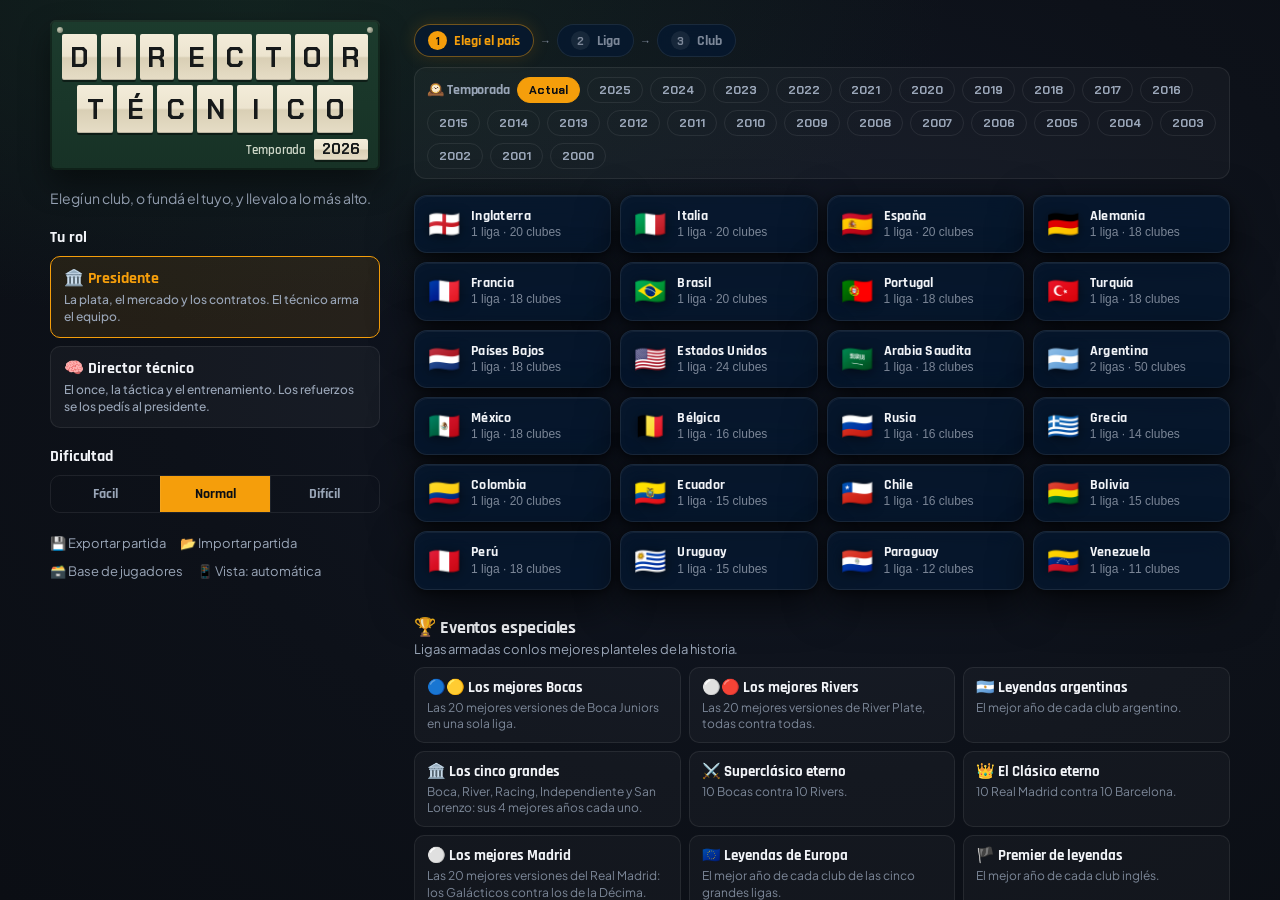
==== director-tecnico.html @ 53614e6a "Phase 104: playable 11v11, goalkeeper geometry, key-moment timeouts, smoother UI Play mode (the cont" ====
<!DOCTYPE html>
<html lang="es">
<head>
<meta charset="UTF-8">
<meta name="viewport" content="width=device-width,initial-scale=1.0,viewport-fit=cover">
<title>Director Técnico</title>
<!-- Fase 79: tipografías LOCALES (antes salían de Google y sin internet el juego caía a Arial) -->
<link href="fonts/fonts.css" rel="stylesheet">
<!-- Fase 79: instalable y jugable sin internet (PWA) -->
<link rel="manifest" href="manifest.webmanifest">
<meta name="theme-color" content="#0b0e14">
<meta name="mobile-web-app-capable" content="yes">
<meta name="apple-mobile-web-app-capable" content="yes">
<meta name="apple-mobile-web-app-status-bar-style" content="black-translucent">
<meta name="apple-mobile-web-app-title" content="Director Técnico">
<link rel="apple-touch-icon" href="icons/icon-180.png">
<link rel="icon" type="image/png" sizes="192x192" href="icons/icon-192.png">
<style>
:root{--gold:#f59e0b;--gold-d:#d97706;--gold-rgb:245,158,11;--dark:#0b0e14;--d2:#0f1420;--d3:#141a28;--mid:#1c2334;--tx:#f2f4f8;--t2:#9aa6b8;--t3:#7c8798;--green:#10b981;--green-d:#059669;--red:#e84545;--ora:#f59e0b;--pur:#a78bfa;--bdr:rgba(255,255,255,.08);--card:rgba(6,24,48,.80);--card-2:rgba(12,40,80,.55);--blur:blur(12px) saturate(1.2);--r:13px;--sh:0 6px 26px rgba(0,0,0,.55);--sh-deep:0 14px 42px rgba(0,0,0,.66),0 2px 8px rgba(0,0,0,.5);--sh-lift:0 20px 54px rgba(0,0,0,.72),0 3px 12px rgba(0,0,0,.55)}.stat-tile{background:var(--card);border:1px solid var(--bdr);border-radius:11px;padding:11px 6px;text-align:center}.stat-tile .sv-n{font-family:'Rajdhani',sans-serif;font-weight:700;font-size:23px;white-space:nowrap;overflow:hidden;text-overflow:ellipsis;line-height:1;color:#fff;letter-spacing:-.01em}.stat-tile .sv-l{font-size:8.5px;color:var(--t3);text-transform:uppercase;letter-spacing:.11em;margin-top:5px;font-family:'Rajdhani',sans-serif;font-weight:600}/* El tag de leyenda: oro metálico con brillo, para que se vea distinto
   de los demás badges de la ficha. */
.badge.baLeg{background:linear-gradient(135deg,rgba(var(--gold-rgb),.30),rgba(var(--gold-rgb),.10));color:var(--gold);border:1px solid rgba(var(--gold-rgb),.60);font-weight:700;letter-spacing:.03em;text-shadow:0 0 10px rgba(var(--gold-rgb),.45);box-shadow:0 0 12px rgba(var(--gold-rgb),.18)}
.chip{display:inline-flex;align-items:center;gap:5px;background:rgba(255,255,255,.05);border:1px solid var(--bdr);border-radius:999px;padding:3px 10px;font-size:10px;margin:2px 3px 2px 0;font-family:'Rajdhani',sans-serif;font-weight:600}.chip.gold{border-color:rgba(var(--gold-rgb),.4);color:var(--gold);background:rgba(var(--gold-rgb),.07)}.crest-row{display:flex;align-items:center;gap:9px;padding:7px 2px;border-bottom:1px solid rgba(255,255,255,.05)}.crest-row:last-child{border-bottom:0}.mtitle,.ctitle,.stitle,.hm-name,.hm-play,.nb{font-family:'Archivo','Rajdhani',sans-serif;
 font-stretch:condensed;letter-spacing:.005em}
.stitle,.hm-play{font-weight:800;font-style:italic;text-transform:uppercase}
.stat-tile .sv-n{font-family:'Chakra Petch','Rajdhani',sans-serif;font-weight:700;letter-spacing:.01em}
/* Los datos numéricos van todos en la misma tipografía técnica y con cifras
   de ancho fijo, para que las columnas de una tabla no bailen al cambiar. */
.rb,.pv,.sv,.vc,.ac,.hm-vs,.stat-tile .sv-n{font-family:'Chakra Petch','Rajdhani',sans-serif;font-variant-numeric:tabular-nums}.hm-play{letter-spacing:.06em}
*{box-sizing:border-box;margin:0;padding:0}
body{font-family:'Plus Jakarta Sans','Inter',sans-serif;background:var(--dark);color:var(--tx);min-height:calc(100*var(--vh,1vh));overflow-x:hidden;font-size:14px;-webkit-font-smoothing:antialiased;-moz-osx-font-smoothing:grayscale;letter-spacing:-.006em;background-image:radial-gradient(ellipse 130% 75% at 50% -12%,rgba(16,185,129,.07),transparent 62%),radial-gradient(ellipse 90% 55% at 88% 8%,rgba(245,158,11,.05),transparent 58%),radial-gradient(ellipse 110% 70% at 10% 96%,rgba(40,60,95,.14),transparent 60%);background-attachment:fixed}
h1,h2,h3,.stitle,.ctitle,.cname,.hm-name,.hm-comp,.nb{font-feature-settings:"tnum" 1}
/* números tabulares para datos en tablas y stats — look de planilla pro */
.rb,.pv,.sv,.vc,.ac{font-variant-numeric:tabular-nums}
::-webkit-scrollbar{width:4px}::-webkit-scrollbar-track{background:var(--d2)}::-webkit-scrollbar-thumb{background:#1a4a8a;border-radius:2px}
/* STARS */
.st{display:inline-flex;gap:1px;line-height:1}
.sf{color:var(--gold)}.sh{color:var(--gold);opacity:.5}.se{color:#142540}
/* RATING BADGE */
.rb{display:inline-flex;align-items:center;justify-content:center;min-width:28px;height:19px;padding:0 4px;border-radius:4px;font-family:'Chakra Petch','Rajdhani',sans-serif;font-weight:700;font-size:11px;flex-shrink:0;letter-spacing:.02em}
.rb-s{color:#f77a7a;background:rgba(232,69,69,.18)}
.rb-b{color:#f0943a;background:rgba(240,148,58,.18)}
.rb-g{color:var(--gold);background:rgba(var(--gold-rgb),.15)}
.rb-a{color:#0fb866;background:rgba(15,184,102,.18)}
.rb-e{color:#c084fc;background:rgba(176,110,245,.2)}
/* AGE TAG */
.age-peak{color:var(--green);font-size:9px;font-weight:600}
.age-young{color:var(--pur);font-size:9px;font-weight:600}
.age-vet{color:var(--t3);font-size:9px}
/* LAYOUT */
.scr{display:none;flex-direction:column;min-height:calc(100*var(--vh,1vh))}.scr.on{display:flex}
.topbar{background:linear-gradient(90deg,rgba(6,20,40,.88),rgba(10,32,64,.80));-webkit-backdrop-filter:var(--blur);backdrop-filter:var(--blur);border-bottom:1px solid var(--bdr);padding:max(8px,env(safe-area-inset-top)) 14px 8px max(14px,env(safe-area-inset-left));display:flex;align-items:center;gap:10px;flex-wrap:wrap;position:sticky;top:0;z-index:100;box-shadow:0 2px 12px rgba(0,0,0,.5)}
.cbadge{width:34px;height:34px;background:linear-gradient(135deg,var(--gold),var(--gold-d));border-radius:50%;display:flex;align-items:center;justify-content:center;font-family:'Rajdhani',sans-serif;font-weight:900;font-size:11px;color:var(--dark);flex-shrink:0;box-shadow:0 2px 8px rgba(var(--gold-rgb),.3)}
.cname{font-family:'Rajdhani',sans-serif;font-size:20px;font-weight:700;color:var(--gold);letter-spacing:.06em;text-transform:uppercase}
.pills{display:flex;gap:4px;flex-wrap:wrap;margin-left:auto}
.pill{background:rgba(22,25,32,.9);border:1px solid var(--bdr);border-radius:20px;padding:3px 9px;font-size:11px;display:flex;align-items:center;gap:4px}
.pv{font-weight:700;color:var(--gold)}
.nav{display:flex;gap:3px;padding:6px 10px;background:linear-gradient(180deg,rgba(10,32,64,.84) 0%,rgba(6,18,36,.92) 100%);-webkit-backdrop-filter:var(--blur);backdrop-filter:var(--blur);border-bottom:1px solid rgba(var(--gold-rgb),0.20);overflow-x:auto;scrollbar-width:none;flex-wrap:nowrap;box-shadow:0 4px 14px rgba(0,0,0,.4)}
.nav::-webkit-scrollbar{display:none}
.nb{display:flex;flex-direction:column;align-items:center;gap:2px;padding:6px 10px 5px;border-radius:9px;border:1px solid transparent;background:transparent;color:var(--t2);font-family:'Rajdhani',sans-serif;font-size:9.5px;font-weight:700;cursor:pointer;letter-spacing:.05em;text-transform:uppercase;transition:all .18s;white-space:nowrap;min-width:54px}
.nb .ni{font-size:16px;line-height:1;filter:grayscale(.5) opacity(.75);transition:all .18s}
.nb:hover{background:rgba(var(--gold-rgb),0.08);color:var(--tx);border-color:rgba(var(--gold-rgb),0.18);transform:translateY(-1px)}
.nb:hover .ni{filter:none}
.nb.on{background:linear-gradient(180deg,rgba(var(--gold-rgb),0.17),rgba(var(--gold-rgb),0.05));color:var(--gold);border-color:rgba(var(--gold-rgb),0.46);box-shadow:0 3px 14px rgba(var(--gold-rgb),0.18),inset 0 1px 0 rgba(255,255,255,.07)}
.nb.on .ni{filter:none;transform:scale(1.12)}
/* DLS-STYLE HERO MATCH CARD */
.hero-match{background:linear-gradient(160deg,var(--card-2),var(--card));-webkit-backdrop-filter:var(--blur);backdrop-filter:var(--blur);border:1px solid rgba(var(--gold-rgb),.3);border-radius:14px;padding:16px 14px 13px;position:relative;overflow:hidden;text-align:center;box-shadow:0 8px 28px rgba(0,0,0,.5)}
.hero-match::before{content:'';position:absolute;top:-40%;left:-20%;width:70%;height:180%;background:radial-gradient(ellipse,rgba(var(--gold-rgb),.08),transparent 70%);pointer-events:none}
.hm-comp{font-family:'Rajdhani',sans-serif;font-size:10px;font-weight:700;letter-spacing:.25em;color:var(--gold);text-transform:uppercase;opacity:.85}
.hm-teams{display:flex;align-items:center;justify-content:center;gap:14px;margin:10px 0 8px}
.hm-team{flex:1;max-width:150px}
.hm-badge{width:46px;height:46px;margin:0 auto 5px;display:flex;align-items:center;justify-content:center;filter:drop-shadow(0 4px 12px rgba(0,0,0,.55))}
.hm-badge.opp{}
.hm-name{font-family:'Rajdhani',sans-serif;font-size:14px;font-weight:800;letter-spacing:.03em;line-height:1.05;text-transform:uppercase}
.hm-vs{font-family:'Rajdhani',sans-serif;font-size:22px;font-weight:900;color:rgba(255,255,255,.25);letter-spacing:.05em}
.hm-meta{font-size:9.5px;color:var(--t3);letter-spacing:.08em;text-transform:uppercase}
.hm-play{margin-top:10px;width:100%;max-width:280px;padding:11px;border:none;border-radius:11px;background:linear-gradient(135deg,var(--gold),#e8b800);color:var(--dark);font-family:'Rajdhani',sans-serif;font-size:17px;font-weight:900;letter-spacing:.12em;cursor:pointer;box-shadow:0 4px 18px rgba(var(--gold-rgb),.35);transition:all .18s}
.hm-play:hover{transform:translateY(-1px);box-shadow:0 6px 24px rgba(var(--gold-rgb),.5)}
.hm-alts{display:flex;gap:5px;justify-content:center;margin-top:7px;flex-wrap:wrap}
.main{flex:1;padding:12px;overflow-y:auto;max-height:calc(calc(100*var(--vh,1vh)) - 108px)}
/* SECTIONS */
.stitle{font-family:'Rajdhani',sans-serif;font-size:22px;font-weight:700;color:var(--gold);margin-bottom:12px;letter-spacing:.06em;text-transform:uppercase;padding-bottom:8px;border-bottom:1px solid rgba(var(--gold-rgb),.14);position:relative}
.stitle::after{content:'';position:absolute;left:0;bottom:-1px;width:48px;height:2px;background:linear-gradient(90deg,var(--gold),transparent)}
.g2{display:grid;grid-template-columns:1fr 1fr;gap:8px}
.g3{display:grid;grid-template-columns:1fr 1fr 1fr;gap:8px}
.g4{display:grid;grid-template-columns:repeat(4,1fr);gap:6px}
.tc2{display:grid;grid-template-columns:1fr 290px;gap:10px}
@media(max-width:680px){.g2,.g3,.g4,.tc2{grid-template-columns:1fr!important}}
/* ═══════════════════════════════════════════════════════════════════
   CELULAR — antes había UNA sola media query y todo lo demás estaba
   pensado para pantalla grande: el encabezado comía media pantalla, la
   barra de pestañas scrolleaba sin avisar y el botón del celular tapaba
   la tabla de posiciones.
   ═══════════════════════════════════════════════════════════════════ */
@media(max-width:520px){
  body{font-size:13px}
  .main{padding:8px!important}
  .card{padding:10px;border-radius:11px}
  /* Encabezado más bajo: el club y los datos en una tira compacta */
  .topbar{padding:6px 8px!important;gap:5px!important}
  .pv{font-size:10px!important}
  .stitle{font-size:19px!important}
  /* Barra de pestañas: se desliza con inercia y avisa que hay más */
  .nav{overflow-x:auto;-webkit-overflow-scrolling:touch;scroll-snap-type:x proximity;
       scrollbar-width:none;position:relative;
       -webkit-mask-image:linear-gradient(90deg,#000 88%,transparent);
       mask-image:linear-gradient(90deg,#000 88%,transparent)}
  .nav::-webkit-scrollbar{display:none}
  .nb{scroll-snap-align:start;flex:0 0 auto;min-width:64px;padding:6px 9px!important;font-size:9.5px!important}
  .ni{font-size:17px!important}
  /* Objetivos táctiles cómodos (Apple/Google recomiendan 44px) */
  .btn{min-height:38px;padding:8px 11px}
  .btn.bs{min-height:32px}
  .hm-play{padding:13px!important;font-size:16px!important}
  select.fs,select.sb,input.sb{min-height:38px;font-size:13px}
  /* Fichas de estadística: que el número no se corte */
  .stat-tile{padding:9px 4px}
  .stat-tile .sv-n{font-size:19px}
  .stat-tile .sv-l{font-size:7.5px;letter-spacing:.07em}
  /* Tabla de posiciones legible sin zoom */
  .mkrow{gap:4px!important}
  /* El celular: más chico y corrido, para no taparte el contenido */
  #phoneBtn{width:52px!important;height:52px!important;font-size:22px!important;
            bottom:calc(12px + env(safe-area-inset-bottom))!important;right:10px!important;
            border-width:2px!important}
  #phoneBadge{transform:scale(.85)}
  /* La cancha de la pestaña Táctica, proporcional a la pantalla */
  #pitchSlots{height:min(calc(64*var(--vh,1vh)),380px)!important}
  /* Modales a pantalla casi completa: en el celular no se leen chicos.
     (La clase es .modal — antes esta regla apuntaba a .mbox, que no existe.) */
  .ov{padding:6px}
  .modal{max-height:calc(92*var(--vh,1vh));padding:14px;border-radius:14px}
  /* Respetar el notch y la barra de gestos */
  .main{padding-bottom:calc(18px + env(safe-area-inset-bottom))!important}
}
@media(max-width:380px){
  .nb{min-width:58px;font-size:9px!important}
  .stat-tile .sv-n{font-size:17px}
  .stitle{font-size:17px!important}
}
/* En horizontal sólo se compacta: esconder la nav te dejaba sin navegación */
@media(max-height:480px) and (orientation:landscape){
  .main{padding:5px!important}
  .nb{padding:4px 8px!important}
  .ni{display:none}
}
.card{background:var(--card);-webkit-backdrop-filter:var(--blur);backdrop-filter:var(--blur);border:1px solid var(--bdr);border-radius:var(--r);padding:12px;box-shadow:var(--sh-deep);transition:transform .18s cubic-bezier(.2,.7,.3,1),border-color .18s,box-shadow .18s;position:relative}
.card::after{content:'';position:absolute;inset:0;border-radius:inherit;pointer-events:none;box-shadow:inset 0 1px 0 rgba(255,255,255,.055)}
.card:hover{border-color:rgba(var(--gold-rgb),.28);transform:translateY(-2px);box-shadow:var(--sh-lift)}
.ctitle{font-family:'Rajdhani',sans-serif;font-size:14px;font-weight:700;color:var(--gold);margin-bottom:8px;letter-spacing:.04em;text-transform:uppercase;display:flex;align-items:center;gap:6px}
/* TABS */
.tabs{display:flex;gap:2px;margin-bottom:10px;background:var(--card);
  -webkit-backdrop-filter:blur(8px);backdrop-filter:blur(8px);
  border:1px solid rgba(255,255,255,.06);border-radius:7px;padding:3px}
.tab{flex:1;padding:5px;text-align:center;border-radius:5px;border:none;background:transparent;color:var(--t2);font-family:'Rajdhani',sans-serif;font-size:11px;font-weight:600;cursor:pointer;text-transform:uppercase;transition:all .18s}
.tab.on{background:var(--gold);color:var(--dark);box-shadow:0 2px 6px rgba(var(--gold-rgb),.2)}
.tc{display:none}.tc.on{display:block;animation:tcIn .22s ease}
@keyframes tcIn{from{opacity:0;transform:translateY(7px)}to{opacity:1;transform:none}}
.btn:active,.nb:active,.tab:active,.lmpad:active{transform:scale(.94)}
.nb.on{transform:none}
.pill{transition:border-color .15s,transform .15s}.pill:hover{border-color:var(--gold);transform:translateY(-1px)}
/* BUTTONS */
.btn{padding:6px 13px;border-radius:6px;border:none;cursor:pointer;font-family:'Rajdhani',sans-serif;font-size:12px;font-weight:700;letter-spacing:.04em;text-transform:uppercase;transition:all .18s}
.bg{background:linear-gradient(135deg,var(--gold),var(--gold-d));color:var(--dark);box-shadow:0 2px 8px rgba(0,0,0,.25)}.bg:hover{filter:brightness(1.1);box-shadow:0 3px 12px rgba(0,0,0,.35)}
.bo{background:transparent;border:1px solid var(--bdr);color:var(--t2)}.bo:hover{border-color:var(--gold);color:var(--gold);background:rgba(var(--gold-rgb),.06)}
.bG{background:var(--green);color:#fff;box-shadow:0 2px 8px rgba(15,184,102,.2)}.bR{background:var(--red);color:#fff}
.bs{padding:3px 8px;font-size:11px}
/* PLAYER ROW */
.pr{display:grid;gap:4px;align-items:center;padding:7px 8px;border-radius:6px;border:1px solid transparent;cursor:pointer;transition:all .15s;font-size:11px}
.pr:hover{background:rgba(255,255,255,.045);border-color:rgba(var(--gold-rgb),.22);
  box-shadow:0 4px 14px rgba(0,0,0,.35)}
.pr.sel{background:rgba(var(--gold-rgb),.07);border-color:var(--gold)}

/* ═══════════════════════════════════════════════════════════════════════
   MINI-CARD DEL PLANTEL (estilo FUT)
   ═══════════════════════════════════════════════════════════════════════
   La lista del plantel era una grilla de texto plano. Ahora cada jugador es
   una tarjeta que flota: superficie translúcida, borde luminoso de 1px y
   sombra profunda, con el mismo lenguaje de la cancha (aro de energía en
   conic-gradient, dorsal en la chapita dorada, badge de media).
   ⚠️ Las FILAS NO llevan backdrop-filter. Son 30 en el plantel y hasta 150 en
   el mercado, y un blur por fila es una capa de composición por fila: el
   vidrio de verdad va en los CONTENEDORES (.card, .modal, .topbar), las
   tarjetas usan translucidez + borde + sombra, que es gratis. */
.plc{display:grid;grid-template-columns:52px 1fr auto;gap:10px;align-items:center;
  padding:9px 11px;margin-bottom:6px;border-radius:12px;cursor:pointer;
  background:linear-gradient(160deg,var(--card-2),var(--card));
  border:1px solid rgba(255,255,255,.08);
  box-shadow:0 3px 12px rgba(0,0,0,.34),inset 0 1px 0 rgba(255,255,255,.05);
  transition:transform .2s cubic-bezier(.2,.7,.3,1),border-color .2s,box-shadow .2s}
.plc:hover{transform:translateY(-2px);
  border-color:rgba(var(--gold-rgb),.42);
  box-shadow:0 10px 26px rgba(0,0,0,.5),0 0 18px rgba(var(--gold-rgb),.10),inset 0 1px 0 rgba(255,255,255,.08)}
.plc:active{transform:translateY(0)}
/* el disco de media, con el aro de energía alrededor */
.plc-av{position:relative;width:46px;height:46px;border-radius:50%;
  background:linear-gradient(160deg,rgba(12,40,80,.88),rgba(6,24,48,.96));
  border:2px solid var(--ring,rgba(255,255,255,.20));
  display:flex;align-items:center;justify-content:center;
  box-shadow:0 2px 9px rgba(0,0,0,.5),inset 0 1px 0 rgba(255,255,255,.06)}
.plc-av .plc-fit{position:absolute;inset:-4px;border-radius:50%;pointer-events:none;
  background:conic-gradient(var(--fitc) calc(var(--fit) * 1%),rgba(255,255,255,.08) 0);
  -webkit-mask:radial-gradient(farthest-side,transparent calc(100% - 3px),#000 calc(100% - 3px));
  mask:radial-gradient(farthest-side,transparent calc(100% - 3px),#000 calc(100% - 3px));
  transition:background .25s ease}
.plc-ovr{font-family:'Chakra Petch','Rajdhani',sans-serif;font-size:17px;font-weight:800;
  line-height:1;font-variant-numeric:tabular-nums;color:var(--ring,var(--tx))}
.plc-num{position:absolute;top:-5px;left:-6px;min-width:17px;height:17px;padding:0 3.5px;
  border-radius:5px;background:linear-gradient(150deg,var(--gold),var(--gold-d));color:var(--dark);
  font-family:'Chakra Petch',sans-serif;font-size:9.5px;font-weight:700;line-height:17px;
  text-align:center;box-shadow:0 2px 6px rgba(0,0,0,.5);z-index:2}
.plc-flag{position:absolute;bottom:-4px;right:-5px;font-size:11px;line-height:1;z-index:2;
  filter:drop-shadow(0 1px 3px rgba(0,0,0,.75))}
.plc-av.inj{border-color:var(--red)}
.plc-av.susp{border-color:var(--ora);border-style:dashed}
/* el cuerpo: nombre, puesto, estados */
.plc-name{font-family:'Plus Jakarta Sans',sans-serif;font-weight:700;font-size:12.5px;color:var(--tx);
  letter-spacing:-.01em;display:flex;align-items:center;gap:5px;flex-wrap:wrap;line-height:1.2}
.plc-sub{display:flex;align-items:center;gap:4px;margin-top:3px;
  flex-wrap:nowrap;overflow:hidden;white-space:nowrap}
.plc-en{font-family:'Chakra Petch',sans-serif;font-size:9px;font-weight:700;font-variant-numeric:tabular-nums;
  display:inline-flex;align-items:center;gap:2px}
/* la columna derecha: plata y contrato, siempre en cifras tabulares */
.plc-right{text-align:right;font-family:'Chakra Petch',sans-serif;font-variant-numeric:tabular-nums;line-height:1.3}
.plc-val{font-size:12px;font-weight:700}
.plc-con{font-size:9px;color:var(--t3)}
.pn{font-weight:600;color:var(--tx);font-size:12px;white-space:nowrap;overflow:hidden;text-overflow:ellipsis}
.ptag{font-size:9px;padding:2px 4px;border-radius:3px;margin-top:1px;display:inline-block;font-weight:700;letter-spacing:.03em}
.pt-ARQ{background:#122a50;color:#7ab3f7;border:1px solid rgba(122,179,247,.2)}
.pt-DFC,.pt-DFD,.pt-DFI,.pt-LB,.pt-RB{background:#0e3020;color:#5de89a;border:1px solid rgba(93,232,154,.2)}
.pt-MCD,.pt-MC,.pt-MCO,.pt-MI,.pt-MD{background:#3a2800;color:#f7d07a;border:1px solid rgba(247,208,122,.2)}
.pt-DC,.pt-EI,.pt-ED,.pt-ST,.pt-CF{background:#380e0e;color:#f77a7a;border:1px solid rgba(247,122,122,.2)}
.ac{color:var(--t2);font-size:11px}.vc{font-weight:700;color:var(--green);font-size:11px}.cc{font-size:10px;color:var(--t3)}
/* MARKET ROW */
.mkrow{display:grid;grid-template-columns:36px 1fr 65px 52px 58px 36px 85px;gap:5px;align-items:center;padding:8px 10px;border-radius:7px;border:1px solid transparent;cursor:pointer;font-size:11px;transition:all .15s}
.mkrow:hover{background:rgba(255,255,255,.045);border-color:rgba(var(--gold-rgb),.30);
  box-shadow:0 4px 16px rgba(0,0,0,.38)}
/* STAT ROW */
.sr{display:flex;justify-content:space-between;align-items:center;padding:5px 0;border-bottom:1px solid rgba(255,255,255,.04)}
.sr:last-child{border:none}.sl{font-size:11px;color:var(--t2)}.sv{font-size:11px;font-weight:600}
.sbar{height:5px;background:rgba(255,255,255,.08);border-radius:3px;flex:1;margin:0 7px;overflow:hidden}
.sbf{height:100%;border-radius:3px;background:linear-gradient(90deg,var(--green),#7af7a0);transition:width .4s}
/* ATTR BAR */
.abar{height:5px;background:rgba(255,255,255,.08);border-radius:3px;flex:1;margin:0 8px;overflow:hidden}
.abf{height:100%;border-radius:3px;transition:width .4s}
/* DLS 11v11 CONTROLS */
.fm-dlsbtn{border-radius:50%;background:rgba(255,255,255,.08);border:2px solid rgba(255,255,255,.30);color:rgba(255,255,255,.85);display:flex;flex-direction:column;align-items:center;justify-content:center;font-family:'Rajdhani',sans-serif;touch-action:none;user-select:none;z-index:10;line-height:1;gap:1px;backdrop-filter:blur(2px)}
.fm-dlsbtn:active{background:rgba(255,255,255,.22);transform:scale(.94)}
.fm-btncap{font-size:6.5px;font-weight:700;letter-spacing:.08em;opacity:.65}
.fm-hrow{display:flex;justify-content:space-between;gap:10px;padding:4px 0;border-bottom:1px solid rgba(255,255,255,.07);font-size:11px;color:rgba(255,255,255,.75)}
.fm-keybtn{background:rgba(255,255,255,.06);border:1px solid rgba(255,255,255,.18);border-radius:6px;color:rgba(255,255,255,.8);font-size:10px;padding:5px 8px;cursor:pointer;text-align:left;font-family:'Inter',sans-serif}
.fm-keybtn b{color:var(--gold);font-family:'Rajdhani',sans-serif;letter-spacing:.04em}
.fm-keybtn:hover{border-color:var(--gold)}
.fm-spdbtn{background:rgba(6,10,18,.85);border:1px solid rgba(255,255,255,.25);border-radius:6px;color:rgba(255,255,255,.7);font-family:'Rajdhani',sans-serif;font-size:12px;font-weight:800;padding:5px 10px;cursor:pointer}
.fm-spdbtn.on{background:rgba(var(--gold-rgb),.2);border-color:var(--gold);color:var(--gold)}
.fm-hrow b{color:var(--gold);font-family:'Rajdhani',sans-serif;letter-spacing:.05em;white-space:nowrap}
.fm-hrow i{color:rgba(255,255,255,.45)}
/* VIRTUE BADGES (DLS-style) */
.vbadge{display:inline-flex;align-items:center;gap:2px;padding:1px 6px;border-radius:9px;font-size:8.5px;font-weight:700;letter-spacing:.02em;background:rgba(15,184,102,.13);color:#5de89a;border:1px solid rgba(15,184,102,.25);white-space:nowrap}
.vbadge.velite{background:linear-gradient(135deg,rgba(192,132,252,.18),rgba(var(--gold-rgb),.12));color:#d8b4fe;border-color:rgba(192,132,252,.4);box-shadow:0 0 8px rgba(192,132,252,.15)}
/* ATTR CHIPS (DLS hexagon-style grid) */
.achips{display:grid;grid-template-columns:repeat(3,1fr);gap:6px;margin-bottom:10px}
.achip{background:linear-gradient(160deg,var(--card-2),var(--card));
  -webkit-backdrop-filter:blur(8px);backdrop-filter:blur(8px);
  border:1px solid rgba(255,255,255,.08);border-radius:8px;padding:7px 6px 6px;text-align:center;
  position:relative;overflow:hidden;box-shadow:0 2px 10px rgba(0,0,0,.30),inset 0 1px 0 rgba(255,255,255,.05)}
.achip::before{content:'';position:absolute;top:0;left:0;right:0;height:2px;background:var(--ac)}
.achip-v{font-family:'Rajdhani',sans-serif;font-size:20px;font-weight:800;color:var(--ac);line-height:1}
.achip-k{font-size:8.5px;color:var(--t2);margin:3px 0 4px;letter-spacing:.05em;font-weight:600}
.achip-bar{height:3px;background:rgba(255,255,255,.07);border-radius:2px;overflow:hidden}
/* Niebla de guerra: atributo sin informe de ojeador */
.achip-unk{opacity:.62;border-style:dashed}
.achip-unk .achip-v{letter-spacing:.06em}
/* MODAL */
.ov{position:fixed;inset:0;background:rgba(7,9,14,.72);z-index:200;display:flex;align-items:center;justify-content:center;padding:10px;-webkit-backdrop-filter:blur(10px) saturate(1.1);backdrop-filter:blur(10px) saturate(1.1)}
.modal{background:linear-gradient(165deg,var(--card-2),var(--card));-webkit-backdrop-filter:var(--blur);backdrop-filter:var(--blur);border:1px solid var(--bdr);border-radius:16px;padding:18px;max-width:520px;width:100%;max-height:calc(90*var(--vh,1vh));overflow-y:auto;box-shadow:var(--sh-lift),inset 0 1px 0 rgba(255,255,255,.06)}
/* ═══ PANEL INTERNO DE MODAL ═══
   El mismo bloque (fondo translúcido + borde luminoso) estaba escrito a mano
   18 veces con estilos inline. Ahora es una clase.
   ⚠️ NO lleva backdrop-filter A PROPÓSITO: `.modal` ya es vidrio de verdad, y
   anidar blur dentro de blur es la regla que documenta CLAUDE.md ("el vidrio va
   en los CONTENEDORES, no en las filas"). Translucidez + borde + sombra da el
   mismo lenguaje visual y es gratis. */
.mpanel{background:rgba(255,255,255,.03);border:1px solid var(--bdr);border-radius:8px;padding:10px;box-shadow:0 1px 6px rgba(0,0,0,.18)}
.mpanel+.mpanel{margin-top:8px}
/* Fase 87 — camarillas: vidrio en la .card, las cuatro van en .mpanel (sin blur) */
.camgrid{display:grid;grid-template-columns:1fr 1fr;gap:8px}
.camgrid .mpanel+.mpanel{margin-top:0}
.cam-h{display:flex;justify-content:space-between;align-items:baseline;gap:6px;font-size:12px}
.cam-n{font-family:'Chakra Petch',sans-serif;font-variant-numeric:tabular-nums;font-size:10px;color:var(--t3);margin-left:3px}
.cam-e{font-family:'Chakra Petch',sans-serif;font-variant-numeric:tabular-nums;font-size:11px;font-weight:700;white-space:nowrap}
.cam-bar{height:5px;background:rgba(255,255,255,.07);border-radius:3px;overflow:hidden;margin:6px 0}
.cam-bar>div{height:100%}
.cam-l{font-size:10px;color:var(--t2);display:flex;flex-wrap:wrap;gap:4px 8px;align-items:baseline}
.cam-lid{white-space:nowrap}
.cam-lid b{font-family:'Chakra Petch',sans-serif;color:var(--gold)}
.cam-d{font-size:10px;color:var(--t3);margin-top:4px}
.cam-cafe{width:100%;margin-top:7px}
@media(max-width:600px){.camgrid{grid-template-columns:1fr}}
/* Fase 84: en modo DT las cosas del presidente se ven pero no se tocan */
body.modo-dt #tab-pat button,body.modo-dt #tab-stad button,body.modo-dt #loanBox button,
body.modo-dt #presAccBox button,body.modo-dt #ticketSlider,body.modo-dt #tab-pat input{opacity:.4;pointer-events:none;filter:grayscale(.6)}
.modo-banner{margin-bottom:8px}
.mpanel-t{font-size:9px;color:var(--t3);text-transform:uppercase;letter-spacing:.05em;margin-bottom:4px}
.mpanel-row{display:flex;justify-content:space-between;align-items:center;font-size:11px;color:var(--t2)}
.mpanel-row+.mpanel-row{margin-top:4px}
.mtitle{font-family:'Rajdhani',sans-serif;font-size:19px;font-weight:700;color:var(--gold);margin-bottom:12px;letter-spacing:.03em}
.mclose{float:right;background:rgba(255,255,255,.06);border:1px solid var(--bdr);border-radius:50%;width:26px;height:26px;display:flex;align-items:center;justify-content:center;color:var(--t2);font-size:14px;cursor:pointer;margin-top:-3px;transition:all .15s}
.mclose:hover{background:rgba(232,69,69,.15);border-color:var(--red);color:var(--red)}
/* DT REQUEST MODAL ROWS */
.dtReqRow{display:flex;align-items:center;gap:8px;padding:8px 5px;border-bottom:1px solid rgba(255,255,255,.06);cursor:pointer;border-radius:4px;transition:background .1s}
.dtReqRow:hover{background:rgba(255,255,255,.06)}
/* NOTES */
.note{background:rgba(var(--gold-rgb),.06);border:1px solid rgba(var(--gold-rgb),.18);border-radius:6px;padding:8px 11px;font-size:11px;color:var(--t2);margin-bottom:9px}
.note.G{background:rgba(15,184,102,.07);border-color:rgba(15,184,102,.25);color:#5de89a}
.note.R{background:rgba(232,69,69,.07);border-color:rgba(232,69,69,.25);color:#f77a7a}
/* SEARCH */
.sb{width:100%;background:var(--d3);border:1px solid var(--bdr);border-radius:6px;padding:8px 12px;color:var(--tx);font-family:'Inter',sans-serif;font-size:12px;margin-bottom:8px;transition:border-color .18s}
.sb:focus{outline:none;border-color:var(--gold);box-shadow:0 0 0 2px rgba(var(--gold-rgb),.08)}
.frow{display:flex;gap:5px;flex-wrap:wrap;margin-bottom:8px}
/* Buscador del Mercado: vidrio REAL. Se puede porque los filtros del mercado
   NO viven adentro de una .card (verificado: #tab-mkt es un .tc pelado), así
   que acá el backdrop-filter no apila blur sobre otro vidrio. */
.mksearch{width:100%;background:linear-gradient(160deg,var(--card-2),var(--card));
  -webkit-backdrop-filter:var(--blur);backdrop-filter:var(--blur);
  border:1px solid var(--bdr);border-radius:10px;padding:10px 12px;color:var(--tx);
  font-family:'Plus Jakarta Sans',sans-serif;font-size:12.5px;margin-bottom:8px;
  box-shadow:var(--sh-deep);transition:border-color .18s,box-shadow .18s}
.mksearch::placeholder{color:var(--t3)}
.mksearch:focus{outline:none;border-color:rgba(var(--gold-rgb),.45);box-shadow:var(--sh-lift)}
/* Switch (toggle). Va dentro de un .mpanel, que a su vez vive en una .card
   con vidrio real: por eso NO lleva backdrop-filter — apilar blur es lo que
   prohíbe la regla medida del proyecto. */
.sw{width:42px;height:24px;border-radius:12px;background:rgba(255,255,255,.07);
  border:1px solid var(--bdr);cursor:pointer;flex-shrink:0;position:relative;
  transition:background .18s,border-color .18s}
.sw i{position:absolute;top:2px;left:2px;width:18px;height:18px;border-radius:50%;
  background:var(--t3);transition:transform .18s,background .18s}
.sw.on{background:rgba(16,185,129,.22);border-color:var(--green)}
.sw.on i{transform:translateX(18px);background:var(--green)}
/* El chip de "Libres" es un filtro más de la fila, no una tarjeta: sin blur */
.fchip{display:inline-flex;align-items:center;gap:5px;min-height:34px;padding:0 12px;
  border-radius:8px;cursor:pointer;font-size:11.5px;font-weight:700;
  font-family:'Rajdhani',sans-serif;text-transform:uppercase;letter-spacing:.04em;
  background:rgba(255,255,255,.03);border:1px solid var(--bdr);color:var(--t2);
  transition:all .15s;white-space:nowrap}
.fchip:hover{border-color:rgba(var(--gold-rgb),.35);color:var(--tx)}
.fchip.on{background:rgba(16,185,129,.16);border-color:var(--green);color:var(--green)}
.fs{background:var(--d3);border:1px solid var(--bdr);border-radius:5px;padding:4px 8px;color:var(--tx);font-size:11px;cursor:pointer;transition:border-color .15s}
/* Campo numérico de filtro y de negociación: el usuario ESCRIBE el número en
   vez de arrastrar una barra o elegir de una lista corta. Mismo lenguaje que
   .fs — translucidez + borde luminoso, sin backdrop-filter, porque es una fila. */
.fn{background:var(--d3);border:1px solid var(--bdr);border-radius:5px;padding:4px 7px;color:var(--tx);
  font-family:'Chakra Petch','Rajdhani',sans-serif;font-size:11px;font-variant-numeric:tabular-nums;
  width:92px;transition:border-color .15s}
.fn:focus{outline:none;border-color:rgba(var(--gold-rgb),.55)}
.fn::-webkit-inner-spin-button{opacity:.35}
.numin{background:var(--d3);border:1px solid var(--bdr);border-radius:7px;padding:8px 10px;color:#fff;
  font-family:'Chakra Petch','Rajdhani',sans-serif;font-size:17px;font-weight:700;font-variant-numeric:tabular-nums;
  width:100%;text-align:center;transition:border-color .15s}
.numin:focus{outline:none;border-color:rgba(var(--gold-rgb),.6)}
/* El par slider + campo escribible de un mismo monto (ver nPair) */
.npair{display:flex;align-items:center;gap:8px;margin:2px 0}
.npair input[type=range]{flex:1;margin:0;min-width:0}
.npair .numin{width:86px;flex-shrink:0;font-size:15px;padding:6px 6px}
.npair-s{font-family:'Rajdhani',sans-serif;font-weight:700;color:var(--gold);font-size:12px;min-width:26px}
.fs:focus{outline:none;border-color:var(--gold)}
/* BADGES */
.badge{display:inline-block;padding:2px 7px;border-radius:10px;font-size:10px;font-weight:600}
.bau{background:rgba(var(--gold-rgb),.14);color:var(--gold)}.baG{background:rgba(15,184,102,.14);color:var(--green)}.baR{background:rgba(232,69,69,.14);color:var(--red)}.baB{background:rgba(26,100,200,.18);color:#7ab3f7}
/* PROGRESS */
.prog{height:5px;background:rgba(255,255,255,.07);border-radius:3px;overflow:hidden;margin-top:3px}
.pf{height:100%;border-radius:3px;transition:width .5s}
/* LOG */
.li{padding:6px 0;border-bottom:1px solid rgba(255,255,255,.04);font-size:11px;display:flex;gap:6px;align-items:flex-start}
.ld{font-size:10px;color:var(--t3);white-space:nowrap;min-width:26px;padding-top:1px}
/* NEGOTIATION */
.neg-slider{width:100%;accent-color:var(--gold);margin:7px 0;height:6px;border-radius:3px}
.neg-val{font-family:'Rajdhani',sans-serif;font-size:28px;font-weight:700;color:var(--gold);text-align:center;padding:8px}
.neg-rx{font-size:12px;text-align:center;padding:7px;border-radius:6px;margin-top:5px;transition:all .25s;font-weight:500}
/* PITCH */
/* ═══ LA CANCHA ═══
   Era un rayado plano de dos verdes y un borde. Ahora: degradado con luz
   desde arriba (como una cancha iluminada de noche), franjas de corte más
   sutiles encima, y las líneas de cal dibujadas de verdad — círculo central,
   áreas grandes y chicas, manchón del penal y arcos — con ::before/::after
   y box-shadow, sin una sola imagen. */
.pitch{position:relative;border-radius:12px;overflow:hidden;user-select:none;
  border:1px solid rgba(255,255,255,.10);
  background:
    repeating-linear-gradient(180deg,rgba(255,255,255,.030) 0px,rgba(255,255,255,.030) 30px,rgba(0,0,0,.030) 30px,rgba(0,0,0,.030) 60px),
    radial-gradient(ellipse 90% 55% at 50% -8%,rgba(190,255,205,.16),transparent 62%),
    linear-gradient(178deg,#1c7a3e 0%,#186c37 45%,#14582d 100%);
  box-shadow:inset 0 0 55px rgba(0,0,0,.28),var(--sh-deep)}
/* líneas de cal: laterales, mitad y círculo central */
.pitch::before{content:'';position:absolute;left:2.5%;right:2.5%;top:1.6%;bottom:1.6%;
  border:2px solid rgba(255,255,255,.46);border-radius:3px;pointer-events:none;z-index:1}
.pitch::after{content:'';position:absolute;left:50%;top:50%;width:23%;padding-bottom:23%;
  transform:translate(-50%,-50%);border:2px solid rgba(255,255,255,.42);border-radius:50%;
  pointer-events:none;z-index:1;
  box-shadow:0 0 0 0 transparent,
    /* línea de mitad de cancha */
    -1000px 0 0 -1px rgba(255,255,255,.42), 1000px 0 0 -1px rgba(255,255,255,.42)}
/* áreas: se dibujan con dos hijos vacíos que agrega el render */
.pitch .pk-area{position:absolute;left:50%;transform:translateX(-50%);width:58%;
  border:2px solid rgba(255,255,255,.42);pointer-events:none;z-index:1}
.pitch .pk-area.top{top:1.6%;height:17%;border-top:0;border-radius:0 0 4px 4px}
.pitch .pk-area.bot{bottom:1.6%;height:17%;border-bottom:0;border-radius:4px 4px 0 0}
.pitch .pk-six{position:absolute;left:50%;transform:translateX(-50%);width:27%;
  border:2px solid rgba(255,255,255,.36);pointer-events:none;z-index:1}
.pitch .pk-six.top{top:1.6%;height:7.5%;border-top:0}
.pitch .pk-six.bot{bottom:1.6%;height:7.5%;border-bottom:0}
.pitch .pk-spot{position:absolute;left:50%;transform:translateX(-50%);width:4px;height:4px;
  border-radius:50%;background:rgba(255,255,255,.6);pointer-events:none;z-index:1}
.pitch .pk-spot.top{top:13%}.pitch .pk-spot.bot{bottom:13%}
.pitch .pk-goal{position:absolute;left:50%;transform:translateX(-50%);width:19%;height:1.6%;
  border:2px solid rgba(255,255,255,.5);pointer-events:none;z-index:1}
.pitch .pk-goal.top{top:0}.pitch .pk-goal.bot{bottom:0}
.pslot{position:absolute;transform:translate(-50%,-50%);text-align:center;cursor:pointer;z-index:5}
/* ═══ MINI-CARD DEL JUGADOR ═══
   El anillo de energía es un conic-gradient sobre el borde: se llena según
   la condición física y cambia de color (verde → oro → rojo). El dorsal va
   en una chapita arriba a la izquierda y el rating abajo a la derecha. */
.pcircle{position:relative;width:54px;height:54px;border-radius:50%;
  background:linear-gradient(160deg,rgba(20,28,44,.94),rgba(10,16,28,.96));
  border:2px solid var(--gold);display:flex;flex-direction:column;align-items:center;justify-content:center;
  margin:0 auto 2px;box-shadow:0 3px 12px rgba(0,0,0,.55),inset 0 1px 0 rgba(255,255,255,.07);
  transition:transform .2s ease,border-color .2s ease,box-shadow .2s ease}
/* el aro de energía, por fuera del círculo */
.pcircle .ps-fit{position:absolute;inset:-4px;border-radius:50%;pointer-events:none;
  background:conic-gradient(var(--fitc) calc(var(--fit) * 1%),rgba(255,255,255,.09) 0);
  -webkit-mask:radial-gradient(farthest-side,transparent calc(100% - 3px),#000 calc(100% - 3px));
  mask:radial-gradient(farthest-side,transparent calc(100% - 3px),#000 calc(100% - 3px));
  transition:background .2s ease}
.pcircle .ps-num{position:absolute;top:-5px;left:-5px;min-width:17px;height:17px;padding:0 3px;
  border-radius:5px;background:linear-gradient(150deg,var(--gold),var(--gold-d));color:var(--dark);
  font-family:'Chakra Petch',sans-serif;font-size:9.5px;font-weight:700;line-height:17px;
  box-shadow:0 2px 6px rgba(0,0,0,.5);z-index:2}
.pcircle .ps-badge{position:absolute;bottom:-4px;right:-6px;min-width:21px;height:16px;padding:0 3px;
  border-radius:5px;font-family:'Chakra Petch',sans-serif;font-size:10px;font-weight:700;line-height:16px;
  background:rgba(11,14,20,.94);border:1px solid currentColor;box-shadow:0 2px 6px rgba(0,0,0,.55);z-index:2}
/* estados que se ven de un vistazo */
.pcircle.p-inj{border-color:var(--red)}
.pcircle.p-susp{border-color:var(--ora);border-style:dashed}
.pcircle .ps-flag{position:absolute;top:-6px;right:-4px;font-size:11px;line-height:1;z-index:2;
  filter:drop-shadow(0 1px 3px rgba(0,0,0,.7))}
.pcircle.empty{border-style:dashed;border-color:rgba(var(--gold-rgb),.35);background:rgba(3,23,46,.4)}
.pcircle:hover{border-color:#fff;transform:scale(1.1)}
.pcircle.pslot:hover .pcircle{transform:translateY(-3px) scale(1.06);box-shadow:0 8px 20px rgba(0,0,0,.6),0 0 16px rgba(var(--gold-rgb),.22)}
.sel-slot{border-color:var(--gold)!important;transform:scale(1.14);box-shadow:0 0 18px rgba(var(--gold-rgb),.38),0 4px 14px rgba(0,0,0,.6)}
.pcircle.edit-slot{border-color:var(--pur);border-style:dashed;background:rgba(176,110,245,.12)}
.pslot-lbl{font-size:9px;color:rgba(255,255,255,.5);white-space:nowrap;font-family:'Rajdhani',sans-serif}
.ps-name{font-size:8px;color:var(--t2);max-width:46px;overflow:hidden;text-overflow:ellipsis;white-space:nowrap;line-height:1.2;font-weight:600}
.ps-pos{font-size:9px;font-family:'Rajdhani',sans-serif;color:var(--gold);font-weight:700}
.ps-rat{font-size:14px;font-family:'Chakra Petch','Rajdhani',sans-serif;font-weight:700;line-height:1;font-variant-numeric:tabular-nums}
/* BENCH */
.bench{display:flex;gap:6px;flex-wrap:wrap;padding:8px;background:rgba(6,24,48,.42);
  -webkit-backdrop-filter:blur(8px);backdrop-filter:blur(8px);
  border-radius:10px;margin-top:7px;min-height:65px;border:1px dashed rgba(255,255,255,.11)}
.bp{width:50px;text-align:center;cursor:pointer;transition:transform .15s}
.bp:hover{transform:scale(1.08)}
.bp .pcircle{width:42px;height:42px;border-color:var(--t3);margin:0 auto 1px}
/* PLAYER CARD (overview top players) */
.pcard{background:linear-gradient(160deg,var(--card-2),var(--card));
  border:1px solid rgba(255,255,255,.08);border-radius:10px;padding:8px 10px;display:flex;align-items:center;gap:8px;
  box-shadow:0 3px 12px rgba(0,0,0,.32),inset 0 1px 0 rgba(255,255,255,.05);
  transition:transform .2s cubic-bezier(.2,.7,.3,1),border-color .2s,box-shadow .2s;cursor:pointer}
.pcard:hover{transform:translateY(-2px);border-color:rgba(var(--gold-rgb),.40);
  box-shadow:0 10px 24px rgba(0,0,0,.48),0 0 16px rgba(var(--gold-rgb),.09)}
/* STADIUM */
.upg-btn{background:rgba(var(--gold-rgb),.05);border:1px solid var(--bdr);border-radius:6px;padding:10px;cursor:pointer;transition:all .2s;margin-bottom:6px;display:block;width:100%;text-align:left}
.upg-btn:hover{background:rgba(var(--gold-rgb),.1);border-color:rgba(var(--gold-rgb),.25)}
/* FLASH */
/* El aviso salía en top:14px con z-index 300, o sea SIEMPRE encima de la
   barra superior (z-index 100): tapaba el nombre del club, el presupuesto y
   la semana justo cuando pasaba algo importante. Ahora va abajo y al centro,
   como un toast, donde no hay nada que leer — y con el margen suficiente
   para no chocar con el botón del celular, que vive abajo a la derecha. */
.flash{position:fixed;bottom:calc(20px + env(safe-area-inset-bottom,0px));left:50%;transform:translateX(-50%);z-index:300;background:linear-gradient(165deg,var(--card-2),var(--card));-webkit-backdrop-filter:var(--blur);backdrop-filter:var(--blur);border:1px solid var(--bdr);border-radius:12px;padding:11px 16px;max-width:min(300px,calc(calc(100*var(--vw,1vw)) - 116px));animation:sli .32s cubic-bezier(.22,.68,0,1.2);box-shadow:var(--sh-lift),inset 0 1px 0 rgba(255,255,255,.07);transition:opacity .5s;font-size:12px;text-align:center;pointer-events:none}
/* El toast está centrado con translateX(-50%): la animación tiene que
   respetarlo o el aviso entra corrido y salta al lugar al terminar. */
@keyframes sli{from{opacity:0;transform:translateX(-50%) translateY(16px) scale(.94)}to{opacity:1;transform:translateX(-50%) translateY(0) scale(1)}}
.flash.win{border-color:var(--green);box-shadow:var(--sh-lift),0 0 22px rgba(16,185,129,.20)}.flash.loss{border-color:var(--red);box-shadow:var(--sh-lift),0 0 22px rgba(239,68,68,.18)}.flash.draw{border-color:var(--gold);box-shadow:var(--sh-lift),0 0 22px rgba(var(--gold-rgb),.18)}
/* TABLES */
.twrap{overflow-x:auto}
table{width:100%;border-collapse:collapse;font-size:11px}
th{text-align:left;padding:6px 8px;color:var(--t3);font-family:'Rajdhani',sans-serif;font-weight:600;font-size:10px;text-transform:uppercase;border-bottom:1px solid var(--bdr);letter-spacing:.05em}
td{padding:6px 8px;border-bottom:1px solid rgba(255,255,255,.04)}
tr:hover td{background:rgba(255,255,255,.025)}
/* FORM DOTS */
.form-dot{width:7px;height:7px;border-radius:50%;display:inline-block}
.fd-w{background:var(--green)}.fd-d{background:var(--ora)}.fd-l{background:var(--red)}.fd-n{background:rgba(255,255,255,.15)}
/* DIFFICULTY BUTTONS */
.diff-btn{background:rgba(255,255,255,.08);border:2px solid rgba(255,255,255,.2);border-radius:8px;padding:8px 16px;color:#fff;font-family:'Rajdhani',sans-serif;font-size:13px;font-weight:700;cursor:pointer;transition:.2s;letter-spacing:.05em}
.diff-sel{background:rgba(var(--gold-rgb),.15);border-color:var(--gold);color:var(--gold)}
/* SOCIAL TWEETS */
.tweet{background:linear-gradient(160deg,var(--card-2),var(--card));-webkit-backdrop-filter:var(--blur);backdrop-filter:var(--blur);border:1px solid var(--bdr);border-radius:12px;padding:12px;margin-bottom:8px;box-shadow:0 3px 12px rgba(0,0,0,.30);transition:transform .2s cubic-bezier(.2,.7,.3,1),border-color .2s,box-shadow .2s}
.tweet:hover{transform:translateY(-2px);border-color:rgba(var(--gold-rgb),.28);box-shadow:var(--sh-deep)}
.tweet-avatar{width:36px;height:36px;border-radius:50%;background:linear-gradient(135deg,var(--gold),var(--d3));display:flex;align-items:center;justify-content:center;font-size:16px;flex-shrink:0}
.tweet-handle{font-family:'Rajdhani',sans-serif;font-size:11px;font-weight:700;color:var(--gold)}
.tweet-user{font-size:10px;color:var(--t3)}
.tweet-text{font-size:12px;color:var(--tx);line-height:1.45;margin:5px 0}
.tweet-stats{font-size:10px;color:var(--t3);display:flex;gap:12px;margin-top:6px}
/* POWER BAR */
.powerbar-wrap{position:absolute;bottom:18px;left:50%;transform:translateX(-50%);width:140px;text-align:center;pointer-events:none}
.powerbar-bg{height:10px;background:rgba(255,255,255,.15);border-radius:5px;overflow:hidden}
.powerbar-fill{height:100%;border-radius:5px;transition:width .04s linear}
.powerbar-lbl{font-size:9px;color:#fff;margin-top:2px;font-family:'Rajdhani',sans-serif;letter-spacing:.06em}
/* INTRO */
#intro{background:radial-gradient(ellipse at 30% 40%,#171a22 0%,#0b0d11 60%,#07080b 100%);align-items:center;justify-content:center}
/* CARD TITLE gradient accent */
.ctitle{background:linear-gradient(90deg,rgba(var(--gold-rgb),.08),transparent);border-left:2px solid var(--gold);padding-left:8px!important;border-radius:2px}
/* NAV active glow */
.nb.on{text-shadow:0 0 12px rgba(var(--gold-rgb),.35)}
/* CARD hover glow */
.card:hover{box-shadow:var(--sh-lift),0 0 0 1px rgba(var(--gold-rgb),0.16)}
/* TEAM SELECT CARD */
/* ═══ SELECTOR DE INICIO EN 3 PASOS ═══ */
/* ═══ Fase 92: pantalla de inicio — el marcador de chapa ═══
   Una sola cosa llamativa (el tablero); el resto quieto: rótulos en minúscula,
   un acento (el del club) sólo para lo elegido y la acción principal. */
.ts-root{background:radial-gradient(ellipse 90% 60% at 20% 0%,rgba(23,50,38,.55),transparent 60%),radial-gradient(ellipse at 60% 40%,#121826 0%,#0d1119 55%,#0b0e14 100%);
  padding:max(20px,env(safe-area-inset-top)) 16px calc(30px + env(safe-area-inset-bottom))}
.ts-shell{width:100%;max-width:1180px;display:grid;grid-template-columns:330px minmax(0,1fr);gap:34px;align-items:start}
.ts-side{position:sticky;top:0;display:flex;flex-direction:column;gap:18px}
.ts-main{min-width:0;padding-top:4px}
.tablero{--chapa:#173226;--placa:#ece4cf;--tinta:#16191a;background:linear-gradient(180deg,#1c3b2d,var(--chapa));
  border-radius:6px;padding:14px 12px 10px;box-shadow:inset 0 0 0 2px rgba(0,0,0,.35),inset 0 2px 0 rgba(255,255,255,.07),0 14px 30px rgba(0,0,0,.45);
  position:relative}
.tablero::before,.tablero::after{content:'';position:absolute;top:7px;width:6px;height:6px;border-radius:50%;
  background:radial-gradient(circle at 35% 35%,#c9cdb9,#6f7563)}
.tablero::before{left:7px}.tablero::after{right:7px}
.tab-fila{display:flex;gap:4px;justify-content:center;margin-bottom:5px}
.placa{flex:1 1 0;max-width:36px;aspect-ratio:3/4;display:flex;align-items:center;justify-content:center;
  background:linear-gradient(180deg,#f3ecd9 0%,var(--placa) 48%,#d9cfb5 52%,#e6ddc6 100%);color:var(--tinta);
  font-family:'Chakra Petch',sans-serif;font-weight:700;font-size:clamp(18px,calc(5.2*var(--vw,1vw)),27px);line-height:1;border-radius:2px;
  box-shadow:0 2px 0 rgba(0,0,0,.45),inset 0 -1px 0 rgba(0,0,0,.18);animation:placa .42s cubic-bezier(.2,.8,.25,1) both;animation-delay:calc(var(--i,0)*45ms)}
.tab-pie{display:flex;align-items:center;justify-content:flex-end;gap:8px;margin-top:6px;font-family:'Rajdhani',sans-serif;font-size:13px;font-weight:600;color:#cfd8c9}
.placa.chica{flex:none;max-width:none;aspect-ratio:auto;padding:3px 8px;font-size:15px;animation:none}
@keyframes placa{from{transform:rotateX(80deg);opacity:0}to{transform:none;opacity:1}}
@media (prefers-reduced-motion:reduce){.placa{animation:none}}
.ts-lema{margin:0;font-size:14px;line-height:1.5;color:var(--t2)}
.ts-grupo h3{margin:0 0 8px;font-family:'Rajdhani',sans-serif;font-size:16px;font-weight:700;color:var(--tx)}
.ts-roles{display:grid;gap:8px}
.ts-rol{display:flex;flex-direction:column;align-items:flex-start;gap:3px;text-align:left;padding:11px 13px;border-width:1px;
  border-radius:10px;letter-spacing:0;background:rgba(255,255,255,.035);border-color:var(--bdr)}
.ts-rol b{font-size:16px;font-weight:700;color:var(--tx)}
.ts-rol span{font-family:'Plus Jakarta Sans',sans-serif;font-size:12px;font-weight:500;line-height:1.4;color:var(--t2)}
.ts-rol.diff-sel{background:rgba(var(--gold-rgb),.10);border-color:var(--gold)}
.ts-rol.diff-sel b{color:var(--gold)}
.ts-seg{display:grid;grid-template-columns:repeat(3,1fr);border:1px solid var(--bdr);border-radius:10px;overflow:hidden}
.ts-seg .diff-btn{border:0;border-radius:0;padding:9px 6px;font-size:14px;letter-spacing:0;background:transparent;color:var(--t2)}
.ts-seg .diff-btn+.diff-btn{border-left:1px solid var(--bdr)}
.ts-seg .diff-sel{background:var(--gold);color:var(--dark)}
.ts-seguir{width:100%;cursor:pointer;border:0;border-radius:10px;padding:13px 16px;background:var(--gold);color:var(--dark);
  font-family:'Rajdhani',sans-serif;font-size:18px;font-weight:700;text-align:left}
.ts-seguir:focus-visible,.ts-rol:focus-visible,.ts-seg .diff-btn:focus-visible,.ts-link:focus-visible,.ts-opt:focus-visible{outline:2px solid var(--gold);outline-offset:2px}
.ts-nota{margin-top:6px;font-size:12px;color:var(--t3)}
.ts-links{display:flex;flex-wrap:wrap;gap:4px 14px}
.ts-link{background:none;border:0;padding:4px 0;cursor:pointer;color:var(--t2);font-size:13px;font-family:'Plus Jakarta Sans',sans-serif}
.ts-link:hover{color:var(--tx);text-decoration:underline;text-underline-offset:3px}
@media (max-width:899px){
  .ts-shell{grid-template-columns:minmax(0,1fr);gap:22px;max-width:640px}
  .ts-side{position:static}
  .ts-roles{grid-template-columns:1fr 1fr}
}
@media (max-width:380px){ .ts-roles{grid-template-columns:1fr} }
.ev-sec{margin-top:26px}
.ev-t{margin:0;font-family:'Rajdhani',sans-serif;font-size:18px;font-weight:700;color:var(--tx)}
.ev-d{margin:2px 0 10px;font-size:13px;color:var(--t2)}
.ev-grid{display:grid;grid-template-columns:repeat(auto-fill,minmax(210px,1fr));gap:8px}
.ev-opt{display:flex;flex-direction:column;gap:3px;text-align:left;cursor:pointer;padding:10px 12px;border-radius:10px;
  border:1px solid var(--bdr);background:rgba(255,255,255,.03);color:var(--tx);font-family:'Plus Jakarta Sans',sans-serif}
.ev-opt b{font-family:'Rajdhani',sans-serif;font-size:15px;font-weight:700}
.ev-opt span{font-size:12px;line-height:1.35;color:var(--t3)}
.ev-opt:hover{border-color:rgba(var(--gold-rgb),.42)}
.ev-opt:disabled{opacity:.5;cursor:default}
.ev-opt.ev-mano{border-style:dashed;border-color:rgba(var(--gold-rgb),.45)}
.ev-opt.ev-mano b{color:var(--gold)}
.ev-opt:focus-visible{outline:2px solid var(--gold);outline-offset:2px}
.ts-steps{display:flex;align-items:center;justify-content:flex-start;gap:6px;margin-bottom:16px;flex-wrap:wrap}
/* Fila de temporadas históricas. Es una FILA dentro del wizard, así que va con
   translucidez + borde y NO con backdrop-filter: el vidrio va en los
   contenedores, y los chips de los pasos que tiene al lado ya lo llevan. */
.ts-temp{display:flex;align-items:center;justify-content:flex-start;gap:7px;flex-wrap:wrap;margin:-6px 0 16px;
  padding:9px 12px;border-radius:12px;border:1px solid var(--bdr);background:rgba(255,255,255,.03)}
.ts-temp-t{font-family:'Rajdhani',sans-serif;font-size:14px;font-weight:700;color:var(--t2)}
.ts-temp-b{padding:4px 11px;border-radius:999px;border:1px solid var(--bdr);background:transparent;
  font-family:'Chakra Petch',sans-serif;font-size:12px;font-weight:700;font-variant-numeric:tabular-nums;
  color:var(--t2);cursor:pointer;transition:.15s}
.ts-temp-b:hover{border-color:rgba(var(--gold-rgb),.35);color:var(--t1)}
.ts-temp-b.on{background:var(--gold);border-color:var(--gold);color:var(--dark)}
.ts-temp-n{flex-basis:100%;text-align:left;font-size:12px;color:var(--t3)}
.ts-step{display:flex;align-items:center;gap:7px;padding:6px 13px;border-radius:999px;border:1px solid var(--bdr);
  background:var(--card);-webkit-backdrop-filter:var(--blur);backdrop-filter:var(--blur);
  font-family:'Rajdhani',sans-serif;font-size:14px;font-weight:700;letter-spacing:0;
  color:var(--t3);transition:.2s;cursor:default;white-space:nowrap}
.ts-step .n{width:19px;height:19px;border-radius:50%;display:flex;align-items:center;justify-content:center;
  font-size:11px;background:rgba(255,255,255,.07);color:var(--t3);font-family:'Chakra Petch',sans-serif}
.ts-step.on{color:var(--gold);border-color:rgba(var(--gold-rgb),.45);box-shadow:0 0 18px rgba(var(--gold-rgb),.14)}
.ts-step.on .n{background:var(--gold);color:var(--dark);font-weight:700}
.ts-step.done{color:var(--green);border-color:rgba(16,185,129,.35);cursor:pointer}
.ts-step.done:hover{background:var(--card-2)}
.ts-step.done .n{background:var(--green);color:var(--dark)}
.ts-sep{color:var(--t3);font-size:11px}
.ts-grid{display:grid;gap:9px}
/* Cada opción del asistente: la misma superficie de vidrio del resto del juego */
/* Fase 90: armado del plantel y fundar club */
.arm-card{margin-bottom:12px;border-color:rgba(var(--gold-rgb),.32)}
.arm-top{display:flex;justify-content:space-between;gap:10px;align-items:flex-start}
.arm-t{font-family:'Rajdhani',sans-serif;font-weight:700;font-size:18px;color:var(--gold)}
.arm-s{font-size:12px;color:var(--t2);line-height:1.45}
.arm-caja{text-align:right;font-size:11px;color:var(--t3)}.arm-caja b{display:block;font-family:'Chakra Petch',sans-serif;font-size:18px;color:var(--t1);font-variant-numeric:tabular-nums}
.arm-bar{height:6px;border-radius:4px;background:rgba(255,255,255,.08);margin:10px 0;overflow:hidden}.arm-bar i{display:block;height:100%;background:var(--gold);border-radius:inherit}
.arm-lin{display:grid;grid-template-columns:repeat(4,1fr);gap:6px}
.arm-l{text-align:center;padding:6px 2px;border-radius:9px;background:rgba(255,255,255,.04);border:1px solid var(--bdr)}
.arm-l b{display:block;font-family:'Chakra Petch',sans-serif;font-size:18px;font-variant-numeric:tabular-nums}.arm-l span{font-size:10px;color:var(--t3)}
.arm-btns{display:flex;flex-wrap:wrap;gap:6px}
body.armando #btnPlay,body.armando #hmAlts,body.armando #hmMent,body.armando #hmEspera{display:none!important}
.ts-fundar{width:100%;margin-bottom:10px;border-style:dashed;border-color:rgba(var(--gold-rgb),.45)}
.fund-prev{display:flex;gap:12px;align-items:center;margin-bottom:10px}.fund-n{font-family:'Rajdhani',sans-serif;font-weight:700;font-size:20px}
.fund-lbl{display:block;font-size:12px;color:var(--t2);margin-top:8px}.fund-lbl input{display:block;margin-top:4px;width:100%}
.fund-lbl input[type=color]{height:36px;padding:2px;border-radius:8px;border:1px solid var(--bdr);background:transparent}
.fund-cols{display:grid;grid-template-columns:1fr 1fr;gap:10px}
.ts-opt{cursor:pointer;text-align:left;border-radius:13px;padding:12px 13px;border:1px solid var(--bdr);
  background:var(--card);-webkit-backdrop-filter:var(--blur);backdrop-filter:var(--blur);
  box-shadow:var(--sh-deep);transition:transform .18s cubic-bezier(.2,.7,.3,1),border-color .18s,box-shadow .18s;
  display:flex;align-items:center;gap:11px;position:relative;overflow:hidden;color:var(--tx);width:100%}
.ts-opt::after{content:'';position:absolute;inset:0;border-radius:inherit;pointer-events:none;
  box-shadow:inset 0 1px 0 rgba(255,255,255,.055)}
.ts-opt:hover{border-color:rgba(var(--gold-rgb),.42)}
.ts-opt .tsn{font-family:'Rajdhani',sans-serif;font-size:14px;font-weight:800;letter-spacing:.02em;line-height:1.15}
.ts-opt .tss{font-size:12px;color:var(--t3);margin-top:2px;line-height:1.35}
.ts-opt .tsv{font-family:'Chakra Petch',sans-serif;font-size:12px;font-weight:700;color:var(--gold);
  font-variant-numeric:tabular-nums;white-space:nowrap}
.ts-flag{font-size:26px;line-height:1;flex-shrink:0;filter:drop-shadow(0 2px 6px rgba(0,0,0,.5))}
.ts-back{background:none;border:1px solid var(--bdr);border-radius:9px;color:var(--t2);cursor:pointer;
  font-family:'Rajdhani',sans-serif;font-size:11px;font-weight:700;letter-spacing:.08em;padding:6px 12px;transition:.18s}
.ts-back:hover{color:var(--tx);border-color:rgba(var(--gold-rgb),.4);background:var(--card)}
.ts-buscar{width:100%;background:var(--card);-webkit-backdrop-filter:var(--blur);backdrop-filter:var(--blur);
  border:1px solid var(--bdr);border-radius:11px;color:var(--tx);padding:9px 13px;font-size:12.5px;
  font-family:'Plus Jakarta Sans',sans-serif;margin-bottom:11px;outline:none;transition:.18s}
.ts-buscar:focus{border-color:rgba(var(--gold-rgb),.45);box-shadow:0 0 0 3px rgba(var(--gold-rgb),.09)}
.ts-buscar::placeholder{color:var(--t3)}
.ts-card{cursor:pointer;border-radius:14px;padding:22px 18px;text-align:center;transition:.2s;border:2px solid;position:relative;overflow:hidden}
.ts-card:hover{transform:translateY(-4px) scale(1.03)}
.ts-card::before{content:'';position:absolute;inset:0;background:linear-gradient(160deg,rgba(255,255,255,.07),transparent 60%);pointer-events:none}
.ts-card-name{font-family:'Rajdhani',sans-serif;font-size:20px;font-weight:800;letter-spacing:.04em;margin-bottom:2px}
.ts-card-sub{font-size:10px;opacity:.55;letter-spacing:.05em}
.ts-card-val{font-size:11px;opacity:.5;margin-top:8px;font-family:'Rajdhani',sans-serif}
.ts-card-rat{display:flex;gap:2px;justify-content:center;margin-top:6px}
/* ===== PRO POLISH ===== */
.main{background:radial-gradient(ellipse at 50% -10%,rgba(26,74,138,.10),transparent 60%)}
.stitle{position:relative;padding-bottom:8px;border-bottom:1px solid var(--bdr)}
.stitle::after{content:'';position:absolute;left:0;bottom:-1px;width:54px;height:2px;background:linear-gradient(90deg,var(--gold),transparent)}
.card{background:linear-gradient(160deg,var(--card-2),var(--card))}
.pill{background:linear-gradient(160deg,rgba(255,255,255,.05),rgba(255,255,255,.02))}

.btn.bg{position:relative;overflow:hidden}
.btn.bg::after{content:'';position:absolute;top:0;left:-60%;width:40%;height:100%;background:linear-gradient(100deg,transparent,rgba(255,255,255,.35),transparent);transform:skewX(-18deg);transition:left .5s}
.btn.bg:hover::after{left:130%}
.mkrow,.pr{position:relative}
.mkrow:hover,.pr:hover{box-shadow:inset 2px 0 0 var(--gold)}
.badge{box-shadow:0 1px 3px rgba(0,0,0,.25)}
/* Board confidence bar */
.confbar{height:6px;background:rgba(255,255,255,.08);border-radius:4px;overflow:hidden;margin-top:3px}
.conffill{height:100%;border-radius:4px;transition:width .5s,background .5s}
/* ── PHONE WIDGET ─────────────────────────────────────────── */
@keyframes phonePulse{0%,100%{box-shadow:0 4px 24px rgba(var(--gold-rgb),.5),0 2px 12px rgba(0,0,0,.8)}50%{box-shadow:0 4px 32px rgba(var(--gold-rgb),.8),0 2px 16px rgba(0,0,0,.8),0 0 0 8px rgba(var(--gold-rgb),.15)}}
#phoneBtn:hover{transform:scale(1.15)!important;animation:none!important;box-shadow:0 6px 36px rgba(var(--gold-rgb),.8)!important}
#phoneDevice{width:min(360px,calc(calc(100*var(--vw,1vw)) - 24px));height:min(660px,calc(calc(100*var(--vh,1vh)) - 32px));background:#080818;border-radius:34px;border:3px solid #1e1e3a;box-shadow:0 24px 80px rgba(0,0,0,.9),inset 0 0 0 1px rgba(255,255,255,.04);display:flex;flex-direction:column;overflow:hidden;position:relative}
#phoneDevice::before{content:'';position:absolute;top:0;left:50%;transform:translateX(-50%);width:110px;height:30px;background:#080818;border-radius:0 0 22px 22px;z-index:12;pointer-events:none}
.ph-status{height:30px;display:flex;align-items:flex-end;justify-content:space-between;padding:5px 22px 3px;font-size:8.5px;color:rgba(255,255,255,.4);flex-shrink:0;z-index:11;position:relative}
.ph-header{background:linear-gradient(180deg,#0d1430,var(--d2));padding:11px 16px 9px;display:flex;align-items:center;justify-content:space-between;border-bottom:1px solid var(--bdr);flex-shrink:0}
.ph-appname{font-family:'Rajdhani',sans-serif;font-size:17px;font-weight:700;color:var(--gold);letter-spacing:1.5px;text-shadow:0 0 12px rgba(var(--gold-rgb),.4)}
.ph-tabs{display:flex;background:rgba(0,0,0,.35);border-bottom:1px solid var(--bdr);flex-shrink:0}
.ph-tab{flex:1;padding:9px 3px;font-size:8.5px;font-family:'Rajdhani',sans-serif;text-transform:uppercase;letter-spacing:.5px;color:var(--t3);background:none;border:none;cursor:pointer;border-bottom:2px solid transparent;transition:all .18s}
.ph-tab.on{color:var(--gold);border-bottom-color:var(--gold)}
.ph-screen{flex:1;overflow-y:auto;padding:10px 10px 8px}
.ph-msg{display:flex;flex-direction:column;gap:4px;padding:10px 12px;margin-bottom:7px;background:rgba(22,25,32,.55);border:1px solid var(--bdr);border-radius:12px;position:relative;transition:background .15s}
.ph-msg.unread{border-left:3px solid var(--gold);background:rgba(var(--gold-rgb),.07)}
.ph-msg.unread .ph-dot{display:flex}
.ph-dot{position:absolute;top:11px;right:11px;width:8px;height:8px;border-radius:50%;background:var(--gold);box-shadow:0 0 6px var(--gold);display:none;align-items:center;justify-content:center}
.ph-from{font-size:11.5px;font-weight:700;color:#e8f0ff;display:flex;align-items:center;gap:5px}
.ph-body{font-size:10px;color:var(--t2);line-height:1.45}
.ph-time{font-size:9px;color:var(--t3);font-family:'Rajdhani',sans-serif}
.ph-acts{display:flex;gap:5px;margin-top:6px;flex-wrap:wrap}
.ph-empty{text-align:center;color:var(--t3);font-size:11px;padding:35px 16px;line-height:2}
.ph-bub{max-width:84%;padding:7px 11px;border-radius:12px;font-size:10.5px;line-height:1.45;margin-bottom:6px;width:fit-content}
.ph-me{margin-left:auto;background:rgba(var(--gold-rgb),.14);border:1px solid rgba(var(--gold-rgb),.3);color:#ffe9a8;border-bottom-right-radius:3px}
.ph-them{margin-right:auto;background:rgba(22,25,32,.85);border:1px solid var(--bdr);color:var(--tx);border-bottom-left-radius:3px}
.ph-qr{display:flex;flex-wrap:wrap;gap:4px;padding:8px 0 4px;border-top:1px solid rgba(255,255,255,.07);margin-top:6px}
.ph-in{display:flex;gap:6px;margin-top:8px;position:sticky;bottom:0;background:rgba(6,14,24,.92);padding:6px 0 2px}
.ph-in input{flex:1;min-width:0;background:rgba(255,255,255,.07);border:1px solid rgba(255,255,255,.18);border-radius:16px;color:var(--t1);font:12px 'Plus Jakarta Sans',sans-serif;padding:7px 11px}
.ph-in button{background:var(--gold);color:var(--dark);border:none;border-radius:50%;width:32px;height:32px;font-size:14px;cursor:pointer;flex-shrink:0}
.ph-qrbtn{background:rgba(255,255,255,.06);border:1px solid rgba(255,255,255,.2);border-radius:14px;color:var(--t2);font-size:9.5px;padding:5px 10px;cursor:pointer;transition:all .15s}
.ph-qrbtn:hover{border-color:var(--gold);color:var(--gold)}
.ph-prow{display:flex;align-items:center;gap:7px;padding:7px 9px;border-bottom:1px solid rgba(255,255,255,.05);cursor:pointer;border-radius:8px}
.ph-prow:hover{background:rgba(255,255,255,.05)}
</style>
<script src="players-db.js" onerror="window.PLAYERS_DB=window.PLAYERS_DB||[]"></script>
<script src="dts-db.js" onerror="window.DTS_DB=window.DTS_DB||[]"></script>
<script src="dts-anios.js" onerror="window.DTS_ANIOS=window.DTS_ANIOS||{}"></script>
<script>
// ═══ TEMPORADAS HISTÓRICAS: los archivos se enchufan solos ═══
// Cada `players-hist-AÑO.js` que el extractor deje en esta carpeta aparece en
// el selector de inicio sin tocar una línea de código. Los años que no están
// fallan en silencio y no pasa nada.
// ⚠️ Van con `document.write` y NO con appendChild a propósito: un script
// agregado por JS carga ASÍNCRONO y `PLAYERS_DB_HIST` no existiría todavía
// cuando arranca el juego. Escritos durante el parseo, se ejecutan en orden y
// antes que el resto, igual que players-db.js.
// ⚠️ Y tienen que ser `.js` con `window.PLAYERS_DB_HIST[año]=[...]`, no
// `.json`: el usuario juega con file:// y un fetch de JSON ahí muere por CORS.
// Es la misma razón por la que players-db.js es un .js.
//
// ⚠️ Y NO SE CARGAN TODOS AL ARRANCAR, QUE ES COMO EMPEZÓ ESTO.
// Eran 35 etiquetas (1992-2026) y las 35 se bajaban en cada apertura: con
// las 26 temporadas argentinas eso ya son **4,24 MB y 44.400 filas** antes
// de ver la pantalla. Y el objetivo es el fútbol de TODAS las ligas de la
// base: medido, un año con las 24 pesa **1,26 MB** (1,67 si incluye las
// segundas divisiones), o sea **33-43 MB** por 26 años. En el celular eso
// no abre.
// Ahora se carga UN archivo de 2 KB —`players-hist-index.js`, el
// manifiesto— y el año se baja recién cuando lo elegís (`cargarTemporada`).
// Medido: un año a demanda entra en **14 ms** bajo file://.
// ⚠️ El appendChild dinámico SÍ anda bajo file:// — la razón del
// document.write era el ORDEN, no CORS. Verificado: onload dispara con el
// año adentro y un año que no está en la carpeta da onerror limpio.
window.PLAYERS_DB_HIST=window.PLAYERS_DB_HIST||{};
document.write('<scr'+'ipt src="players-hist-index.js" onerror="void 0"></scr'+'ipt>');
</script>
<script>
// ⚠️ ESTE BLOQUE TIENE QUE SER UN <script> APARTE DEL DE ARRIBA.
// El manifiesto se pide con document.write durante el parseo: el parser lo
// ejecuta antes de seguir, pero recién está visible en el script SIGUIENTE.
// Verificado: acá `PLAYERS_DB_HIST_IDX` ya tiene los años.
(function(){
  var idx=window.PLAYERS_DB_HIST_IDX;
  if(!idx){
    // ═══ MODO VIEJO: hay archivos pero no hay manifiesto ═══
    // Una carpeta con los players-hist-AÑO.js de una extracción anterior no
    // se queda sin temporadas por no tener el índice: se cargan las 35 como
    // antes. Es el mismo criterio que el resto del proyecto —el default va
    // en el punto de LECTURA, no se migra nada—, sólo que acá el "save
    // viejo" es la carpeta del usuario.
    var t='';
    for(var y=2026;y>=1992;y--) t+='<scr'+'ipt src="players-hist-'+y+'.js" onerror="void 0"></scr'+'ipt>';
    document.write(t);
    return;
  }
  // ═══ LA TEMPORADA DE LA PARTIDA GUARDADA, SÍ, Y ANTES DE TODO ═══
  // `loadGame()` es SÍNCRONO y llama a `aplicarTemporada(saved.dbSeason)`:
  // si ese año no está cargado, la función cae a la base moderna y la
  // partida de 2015 vuelve con los planteles de hoy. Es el mismo bug que
  // `_LIGA_ELEGIDA`, y un año a demanda no llega a tiempo para arreglarlo.
  // Así que el año de la partida se decide ACÁ, en pleno parseo, leyendo el
  // save: es un solo archivo y es el único que hace falta para arrancar.
  var s=null;
  try{ s=JSON.parse(localStorage.getItem('dtg_v7')||'null'); }catch(e){}
  var y0=s&&s.dbSeason;
  if(y0&&y0!==2026&&idx[y0])
    document.write('<scr'+'ipt src="players-hist-'+y0+'.js" onerror="void 0"></scr'+'ipt>');
})();
</script>
<style>
/* ═══ FASE 71: INTERFAZ ESTILO FIFA ═══
   El fondo es tu estadio en 3D (#bg3d). Las tarjetas del tablero son claras
   como las del menú del FIFA; las páginas de adentro siguen con el vidrio
   oscuro de siempre (Tactical Dark Glassmorphism), que es donde hay
   tablas y texto denso. */
#bg3d{position:fixed;inset:0;z-index:0;pointer-events:none;display:none;transition:filter .45s ease}
#bg3d canvas{display:block;width:100%;height:100%}
#bg3d:not(.blur){filter:brightness(.78) saturate(1.05)}
#bg3d.blur{filter:blur(4px) brightness(.42) saturate(1.1)}
body.bg3d-on{background:#0b0e14 none}
body.bg3d-on #game{position:relative;z-index:1;background:linear-gradient(180deg,rgba(8,12,20,.38),rgba(8,12,20,.08) 30%,rgba(8,12,20,.55))}
body.bg3d-on .main{background:transparent}

/* cabecera: dos "pastillas" claras, como el FIFA */
.fhead{display:flex;align-items:center;justify-content:space-between;gap:10px;
  padding:max(10px,env(safe-area-inset-top)) 16px 4px max(16px,env(safe-area-inset-left));position:sticky;top:0;z-index:100}
.fpill{display:flex;align-items:center;gap:10px;min-width:0;
  background:linear-gradient(180deg,rgba(250,251,253,.95),rgba(214,220,229,.92));color:#1f2733;
  border-radius:12px 34px 34px 12px;padding:6px 18px 6px 8px;box-shadow:0 8px 26px rgba(0,0,0,.45),inset 0 1px 0 #fff}
.fpill.r{border-radius:34px 12px 12px 34px;padding:6px 8px 6px 18px}
.fpill .cbadge{width:42px!important;height:42px!important;border-radius:50%!important;font-size:13px!important;flex-shrink:0;box-shadow:0 2px 8px rgba(0,0,0,.35)}
.fp-n{font-family:'Rajdhani',sans-serif;font-size:19px;font-weight:700;line-height:1;color:#1f2733!important;white-space:nowrap;overflow:hidden;text-overflow:ellipsis;max-width:calc(42*var(--vw,1vw))}
.fp-s{font-size:12px;color:#4b5563!important;line-height:1.25;white-space:nowrap;overflow:hidden;text-overflow:ellipsis;max-width:calc(42*var(--vw,1vw))}
.fp-s3{font-size:9px!important;color:#7a5b10!important;font-family:'Rajdhani',sans-serif;letter-spacing:.06em}
.fr-col{display:flex;flex-direction:column;gap:3px;min-width:0}
.fr-top{display:flex;align-items:center;gap:8px;font-family:'Rajdhani',sans-serif;font-weight:700;font-size:13px;color:#374151;white-space:nowrap}
.fr-row{display:flex;align-items:center;gap:6px;white-space:nowrap}
.fr-niv{background:#2b3442;color:#fff;font-family:'Chakra Petch';font-size:11px;font-weight:700;border-radius:4px;padding:1px 6px}
.fr-bar{position:relative;width:150px;height:18px;border-radius:3px;background:#2b3442;overflow:hidden}
.fr-bar span{position:absolute;left:0;top:0;bottom:0;background:linear-gradient(90deg,#1e6fd1,#3b9bf0)}
.fr-bar b{position:relative;display:block;text-align:center;font-family:'Chakra Petch';font-size:11px;color:#fff;line-height:18px}
.fr-money{display:flex;align-items:center;gap:4px;background:#2b3442;color:#fff;border-radius:3px;padding:0 8px;height:18px;font-family:'Chakra Petch';font-size:12px}
.fr-money .pv,.fr-mini .pv{color:#fff!important;font-size:12px!important}
.fr-mini{display:flex;gap:10px;font-size:10px;color:#4b5563;font-family:'Rajdhani',sans-serif;font-weight:600}
.fr-mini b{font-family:'Chakra Petch';color:#1f2733}
.fr-mini .pv{color:#1f2733!important;font-size:11px!important}
.fhbtn{background:rgba(255,255,255,.14);border:1px solid rgba(255,255,255,.3);color:#fff;border-radius:50%;width:30px;height:30px;cursor:pointer;flex-shrink:0;font-size:13px}

/* navegación: palabras grandes, la activa más grande y con subrayado */
#fnav.fnav{display:flex;gap:30px;padding:8px 24px 10px;background:none;border:0;box-shadow:none;-webkit-backdrop-filter:none;backdrop-filter:none;overflow-x:auto;align-items:flex-end}
#fnav .fs{position:relative;background:none;border:0;cursor:pointer;color:rgba(255,255,255,.72);font-family:'Rajdhani',sans-serif;font-weight:600;
  font-size:21px;letter-spacing:.06em;text-transform:uppercase;padding:2px 2px 6px;white-space:nowrap;text-shadow:0 2px 10px rgba(0,0,0,.6);transition:all .2s}
#fnav .fs:hover{color:#fff}
#fnav .fs.on{color:#fff;font-size:27px;font-weight:700}
#fnav .fs.on::after{content:'';position:absolute;left:0;right:0;bottom:0;height:3px;border-radius:2px;background:var(--gold);box-shadow:0 0 12px rgba(var(--gold-rgb),.6)}
.fs-n{position:absolute;top:-4px;right:-16px;min-width:18px;height:18px;border-radius:9px;background:#d92d2d;color:#fff;font-size:11px;font-family:'Chakra Petch';
  display:none;align-items:center;justify-content:center;padding:0 4px;box-shadow:0 0 0 2px rgba(255,255,255,.85)}

/* migas de pan dentro de una página */
.fcrumb{display:flex;align-items:center;gap:8px;margin:0 0 10px;font-family:'Rajdhani',sans-serif;font-weight:700;text-transform:uppercase;letter-spacing:.06em}
.fcb{background:rgba(255,255,255,.12);border:1px solid rgba(255,255,255,.28);color:#fff;border-radius:6px;padding:3px 10px;cursor:pointer}
.fc-s{color:rgba(255,255,255,.65);cursor:pointer}.fc-s:hover{color:#fff}
.fc-x{color:rgba(255,255,255,.35)}.fc-p{color:var(--gold)}

/* el tablero */
.hubgrid{display:grid;grid-template-columns:repeat(4,minmax(0,1fr));grid-auto-rows:minmax(150px,auto);gap:10px;margin-bottom:12px}
.ht{position:relative;overflow:hidden;cursor:pointer;border-radius:3px;padding:12px 14px 10px;min-height:150px;
  background:linear-gradient(165deg,rgba(240,243,247,.94),rgba(206,213,222,.9));color:#2a3340;
  box-shadow:0 12px 30px rgba(0,0,0,.42),inset 0 1px 0 rgba(255,255,255,.9);transition:transform .22s ease,box-shadow .22s ease;will-change:transform}
.ht:hover{box-shadow:0 18px 40px rgba(0,0,0,.55),0 0 0 2px rgba(var(--gold-rgb),.65)}
.ht-t{font-family:'Rajdhani',sans-serif;font-weight:700;font-size:25px;line-height:.92;text-transform:uppercase;color:#4a5361;max-width:80%;
  padding-bottom:6px;border-bottom:1px solid rgba(0,0,0,.12)}
.ht-s{font-size:11.5px;color:#4b5563;margin-top:7px;max-width:72%;line-height:1.35}
.ht-i{position:absolute;right:-4px;bottom:-12px;font-size:78px;line-height:1;filter:drop-shadow(0 6px 10px rgba(0,0,0,.28));pointer-events:none;opacity:.92}
.ht-badge{position:absolute;top:10px;right:10px;background:#d92d2d;color:#fff;border-radius:10px;font-family:'Chakra Petch';font-size:11px;padding:1px 7px}
.ht.big{grid-column:span 2;grid-row:span 2;background:linear-gradient(170deg,rgba(14,22,34,.93),rgba(8,14,24,.9));color:#fff;padding:14px}
.hb-t{font-family:'Rajdhani',sans-serif;font-weight:800;font-size:30px;text-transform:uppercase;line-height:1;color:#fff;margin-bottom:10px;display:flex;align-items:baseline;gap:10px;flex-wrap:wrap}
.hb-t span{font-size:13px;font-weight:600;color:rgba(255,255,255,.6);letter-spacing:.06em}
.hb-kpis{display:grid;grid-template-columns:repeat(4,1fr);gap:8px;margin:8px 0}
.hb-kpis div{background:rgba(255,255,255,.06);border:1px solid rgba(255,255,255,.08);border-radius:6px;padding:9px 6px;text-align:center}
.hb-kpis b{display:block;font-family:'Chakra Petch';font-size:19px;color:#fff}
.hb-kpis i{font-style:normal;font-size:9.5px;color:rgba(255,255,255,.55);text-transform:uppercase;letter-spacing:.08em}
.hb-note{font-size:12px;color:rgba(255,255,255,.8);margin:6px 0}
.hb-list>div{display:grid;grid-template-columns:1fr auto auto;gap:10px;align-items:center;padding:6px 4px;border-top:1px solid rgba(255,255,255,.07);font-size:12px}
.hb-list>div span:nth-child(2){color:rgba(255,255,255,.55);font-size:11px}
.hb-empty{font-size:12px;color:rgba(255,255,255,.55);padding:10px 0}
.hb-aprob{display:flex;align-items:center;gap:12px;margin-bottom:6px}
.hb-aprob b{font-family:'Chakra Petch';font-size:42px;line-height:1}
.hb-aprob i{font-style:normal;font-size:11px;color:rgba(255,255,255,.6);text-transform:uppercase;letter-spacing:.1em}
.hb-bar{flex:1;height:8px;border-radius:4px;background:rgba(255,255,255,.1);overflow:hidden}.hb-bar span{display:block;height:100%}
.hb-btn{margin-top:10px;width:100%;background:linear-gradient(135deg,var(--gold),var(--gold-d));color:#0b0e14;border:0;border-radius:6px;padding:11px;
  font-family:'Rajdhani',sans-serif;font-weight:800;font-size:15px;letter-spacing:.05em;cursor:pointer}
.hb-tab{width:100%;border-collapse:collapse;font-size:13px}
.hb-tab th{font-size:9.5px;color:rgba(255,255,255,.5);text-transform:uppercase;letter-spacing:.08em;text-align:left;padding:4px}
.hb-tab td{padding:6px 4px;border-top:1px solid rgba(255,255,255,.07)}
.hb-tab tr.me td{background:rgba(var(--gold-rgb),.16);color:#fff;font-weight:700}
/* el once en perspectiva */
.fo-pitch{position:relative;height:360px;margin:0 -4px}
.fo-grass{position:absolute;inset:0;clip-path:polygon(18% 0,82% 0,100% 100%,0 100%);
  background:repeating-linear-gradient(180deg,#3d8a3a 0 9%,#357d33 9% 18%);box-shadow:inset 0 0 60px rgba(0,0,0,.45)}
.fo-grass::before{content:'';position:absolute;left:0;right:0;top:46%;height:2px;background:rgba(255,255,255,.55)}
.fo-grass::after{content:'';position:absolute;left:36%;right:36%;bottom:0;height:16%;border:2px solid rgba(255,255,255,.55);border-bottom:0}
.fo-p{position:absolute;display:flex;flex-direction:column;align-items:center;width:84px}
.fsh{width:40px;height:36px;filter:drop-shadow(0 3px 4px rgba(0,0,0,.5))}
.fo-l{display:flex;gap:5px;align-items:center;background:rgba(10,14,22,.85);color:#fff;font-family:'Rajdhani';font-size:11.5px;padding:0 6px;border-radius:2px 2px 0 0;margin-top:-2px}
.fo-l i{font-style:normal;font-size:11px}
.fo-n{background:rgba(10,14,22,.85);color:#fff;font-size:11px;font-weight:700;padding:1px 7px;max-width:84px;overflow:hidden;text-overflow:ellipsis;white-space:nowrap}
.fo-f{width:58px;height:3px;background:rgba(0,0,0,.6)}.fo-f span{display:block;height:100%}
/* la portada: el partido en la tarjeta grande */
.ovbig{cursor:default!important;padding:0!important;background:transparent!important;box-shadow:none!important}
.ovbig .hero-match{margin:0!important;height:100%}
#tab-ov>.stitle{display:none}
/* visor 3D */
#e3dOv{position:fixed;inset:0;z-index:9000;background:#05070d;display:flex;flex-direction:column}
.e3d-top{display:flex;align-items:center;gap:12px;padding:max(10px,env(safe-area-inset-top)) 14px 10px;background:rgba(0,0,0,.6);color:#fff;font-family:'Rajdhani',sans-serif}
.e3d-top b{font-size:20px}.e3d-top span{font-size:12px;color:rgba(255,255,255,.6);flex:1}
.e3d-bt{display:flex;gap:6px}.e3d-bt button{background:rgba(255,255,255,.1);border:1px solid rgba(255,255,255,.3);color:#fff;border-radius:6px;padding:5px 11px;
  font-family:'Rajdhani';font-weight:700;cursor:pointer}
#e3dHost{flex:1;position:relative;touch-action:none;cursor:grab}
.e3d-hint{position:absolute;bottom:max(12px,env(safe-area-inset-bottom));left:50%;transform:translateX(-50%);font-size:11px;color:rgba(255,255,255,.5);pointer-events:none}

@media(max-width:820px){
  .hubgrid{grid-template-columns:repeat(2,minmax(0,1fr));grid-auto-rows:minmax(118px,auto);gap:8px}
  .ht{min-height:118px;padding:10px 11px}
  .ht-t{font-size:18px;overflow-wrap:anywhere}.ht-i{font-size:54px}
  .hb-kpis{grid-template-columns:repeat(2,1fr)}
  .fo-pitch{height:300px}
  #fnav.fnav{gap:20px;padding:6px 12px 8px}
  #fnav .fs{font-size:16px}#fnav .fs.on{font-size:21px}
  .fr-bar{width:96px}.fr-mini{display:none}
  .fpill{padding:5px 12px 5px 6px}.fpill.r{padding:5px 6px 5px 12px}
  .fp-n{font-size:15px;max-width:calc(34*var(--vw,1vw))}.fp-s{max-width:calc(34*var(--vw,1vw));font-size:10.5px}
}
@media(max-width:520px){
  .fhead{flex-wrap:wrap}
  .fpill.r{margin-left:auto}
  .hb-t{font-size:23px}
}
</style>
<style>
/* ═══ Fase 72: HUD del partido en 3D (el del canvas 2D se apaga con él) ═══ */
.f3h{position:absolute;inset:0;pointer-events:none;font-family:'Rajdhani',sans-serif}
/* reunión de pretemporada: opciones elegibles */
.reu-h{font-family:'Rajdhani',sans-serif;font-weight:700;font-size:13px;letter-spacing:.04em;margin:10px 0 4px;color:var(--t1,#fff)}
.reu-op{cursor:pointer;margin-bottom:6px;transition:border-color .15s}
.reu-op.on{border-color:rgba(var(--gold-rgb),.75);box-shadow:inset 0 0 0 1px rgba(var(--gold-rgb),.45)}
.f3-dim{position:absolute;inset:0;background:rgba(0,0,0,.38);opacity:0;transition:opacity .25s}
.f3-sb{position:absolute;left:14px;top:12px;display:flex;align-items:stretch;height:25px;box-shadow:0 2px 0 rgba(var(--gold-rgb),.65),0 6px 18px rgba(0,0,0,.45)}
.f3-sb>*{display:flex;align-items:center;justify-content:center}
.f3-t{width:44px;background:rgba(6,8,14,.92);color:#e8e8e8;font-weight:600;font-size:12px;font-family:'Chakra Petch',sans-serif;font-variant-numeric:tabular-nums}
.f3-sb i{width:5px}
.f3-sb b{width:44px;background:rgba(16,20,32,.92);color:#fff;font-size:12.5px;font-weight:700}
.f3-sc{width:50px;background:rgba(240,240,240,.96);color:#0a0c14;font-weight:800;font-size:14px;font-family:'Chakra Petch',sans-serif;font-variant-numeric:tabular-nums}
.f3-pw{position:absolute;width:56px;height:8px;background:rgba(0,0,0,.65);border:1px solid rgba(255,255,255,.5);border-radius:3px;display:none;overflow:hidden}
.f3-pw div{height:100%;width:0;background:linear-gradient(90deg,#0fb866,var(--gold) 55%,#e84545)}
.f3-chip{position:absolute;left:50%;bottom:152px;transform:translateX(-50%);background:rgba(8,10,18,.75);color:var(--gold);font-weight:700;font-size:11px;letter-spacing:.06em;padding:2px 12px;border-radius:9px;white-space:pre}
.f3-mm{position:absolute;left:50%;bottom:38px;transform:translateX(-50%);width:190px;height:99px;opacity:.88;border-radius:4px}
@media (max-width:600px){ .f3-mm{width:132px;height:69px;left:auto;right:10px;top:12px;bottom:auto;transform:none} .f3-chip{bottom:128px} }
/* Fase 99: en el celular el minimapa iba abajo al medio y tapaba el botón B (pase): sube a la esquina de arriba, frente al marcador. */
</style>
<style>
/* ═══════════════════════════════════════════════════════════════════
   FASE 79: EL CELULAR (≤600px de ancho)
   Medido a 360px antes de tocar nada: la barra de secciones se cortaba
   ("Temporada" no se veía) con botones de 29px de alto; la cabecera eran
   dos pastillas apiladas que ocupaban ~200px y, al scrollear, flotaban
   sobre el contenido; las filas del Mercado medían 457px y cortaban el
   valor y el potencial; y había ~3.000 textos de menos de 10px.
   ═══════════════════════════════════════════════════════════════════ */
.mkfbtn{display:none}
@media(max-width:600px){
  /* 1 · Las cinco secciones van ABAJO, al alcance del pulgar, como en
     cualquier app. Son los mismos botones (#fnav .fs), sólo cambia dónde
     se dibujan: el ícono sale del data-sec, no hay HTML duplicado. */
  #fnav.fnav{position:fixed;left:0;right:0;bottom:0;z-index:95;display:grid;grid-template-columns:repeat(5,1fr);gap:0;
    padding:3px 2px calc(3px + env(safe-area-inset-bottom));overflow:visible;align-items:stretch;
    background:linear-gradient(180deg,rgba(12,20,34,.95),rgba(6,10,18,.99));border-top:1px solid rgba(255,255,255,.10);
    box-shadow:0 -8px 24px rgba(0,0,0,.45);-webkit-backdrop-filter:blur(10px);backdrop-filter:blur(10px)}
  #fnav .fs,#fnav .fs.on{display:flex;flex-direction:column;align-items:center;justify-content:center;gap:3px;min-height:54px;
    font-size:11px;font-weight:700;letter-spacing:.03em;padding:4px 0 3px;text-shadow:none;color:rgba(255,255,255,.62);min-width:0}
  #fnav .fs::before{font-size:22px;line-height:1;filter:grayscale(.55);opacity:.8;transition:transform .15s}
  #fnav .fs[data-sec=central]::before{content:'🏠'}
  #fnav .fs[data-sec=plantel]::before{content:'👥'}
  #fnav .fs[data-sec=mercado]::before{content:'💰'}
  #fnav .fs[data-sec=oficina]::before{content:'🏛️'}
  #fnav .fs[data-sec=temporada]::before{content:'📅'}
  #fnav .fs.on{color:var(--gold)}
  #fnav .fs.on::before{filter:none;opacity:1;transform:translateY(-1px) scale(1.08)}
  #fnav .fs.on::after{left:28%;right:28%;top:0;bottom:auto;height:3px}
  #fnav .fs .fs-n{top:2px;right:calc(50% - 25px);box-shadow:0 0 0 2px #0b0e14}
  .main{padding-bottom:calc(78px + env(safe-area-inset-bottom))!important}
  #phoneBtn{bottom:calc(70px + env(safe-area-inset-bottom))!important}
  .flash{bottom:calc(76px + env(safe-area-inset-bottom,0px))!important}

  /* 2 · Cabecera en UNA línea, con fondo propio: antes eran dos pastillas
     apiladas que, al scrollear, dejaban ver el texto por detrás. */
  .fhead{flex-wrap:nowrap!important;gap:6px;padding:max(6px,env(safe-area-inset-top)) 8px 6px max(8px,env(safe-area-inset-left));
    background:linear-gradient(180deg,rgba(6,10,18,.97),rgba(6,10,18,.90));border-bottom:1px solid rgba(255,255,255,.08);
    -webkit-backdrop-filter:blur(10px);backdrop-filter:blur(10px)}
  .fhead>.fpill{flex:1 1 auto;min-width:0;padding:4px 10px 4px 4px;border-radius:10px 22px 22px 10px;box-shadow:0 4px 14px rgba(0,0,0,.4)}
  .fpill .cbadge{width:32px!important;height:32px!important;font-size:11px!important}
  .fp-n{font-size:14px;max-width:none}.fp-s{font-size:11px;max-width:none}
  #winStatusTop,#fBadge2,.fr-niv,.fr-bar{display:none!important}
  .fhead>div:last-child{flex:0 0 auto;gap:4px!important}
  .fpill.r{margin-left:0!important;padding:4px 10px;border-radius:22px 10px 10px 22px}
  .fr-col{gap:2px}.fr-top{font-size:12px;gap:6px}
  .fhbtn{width:30px;height:30px;font-size:13px}

  /* 3 · Mercado: los filtros se pliegan (ocupaban la pantalla entera antes
     del primer jugador) y la fila pasa de 7 columnas a dos renglones. */
  .mkfbtn{display:block;width:100%;margin-bottom:8px}
  #mk-buy .frow{display:none}
  #mk-buy.fopen .frow{display:grid;grid-template-columns:1fr 1fr;gap:6px}
  #mk-buy.fopen .frow>*{width:100%;min-width:0;margin:0}
  .mkhd{display:none!important}
  #mkList .mkrow{grid-template-columns:46px minmax(0,1fr) auto auto;grid-template-areas:"r n n v" "r l a p";
    column-gap:8px;row-gap:3px;padding:9px 8px;border-color:rgba(255,255,255,.05)}
  #mkList .mkrow>:nth-child(1){grid-area:r}
  #mkList .mkrow>:nth-child(2){grid-area:n;min-width:0}
  #mkList .mkrow>:nth-child(3){grid-area:l;min-width:0}
  #mkList .mkrow>:nth-child(4){grid-area:a;flex-direction:row!important;gap:4px!important}
  #mkList .mkrow>:nth-child(5){grid-area:v;text-align:right}
  #mkList .mkrow>:nth-child(6){grid-area:p;text-align:right}
  #mkList .mkrow>:nth-child(7){display:none!important}   /* trae display:flex en línea */
  #mkList .mkrow .pn{white-space:nowrap;overflow:hidden;text-overflow:ellipsis}
  #mkList .mkrow [title=Comparar],#mkList .mkrow [title=Seguir]{font-size:13px!important;padding:6px;margin:-6px}

  /* 4 · Piso de letra. ~3.000 textos de 7-9,5px a 360px son ilegibles en
     un teléfono. La mayoría son estilos en línea, así que el piso se aplica
     por atributo (una hoja con !important le gana a un style sin él). */
  [style*="font-size:7px"],[style*="font-size:7.5px"],[style*="font-size:8px"],[style*="font-size:8.5px"]{font-size:10px!important}
  [style*="font-size:9px"],[style*="font-size:9.5px"]{font-size:10.5px!important}
  .ptag,.age-peak,.age-young,.age-vet,.plc-en,.plc-con,.mpanel-t{font-size:10px!important}
  .vbadge,.plc-num{font-size:10px!important}
  .stat-tile .sv-l{font-size:9px}

  /* Las grillas de 4 cajitas (media, potencial, moral, contrato…) quedaban
     en UNA columna desde los 680px: cuatro renglones para cuatro números. */
  .g4{grid-template-columns:1fr 1fr!important}
  /* 5 · Botones cómodos para el dedo */
  .btn.bs{min-height:36px}
  .tab{min-height:40px}
  .fcb{min-width:44px;min-height:36px;font-size:15px}
  .fc-s,.fc-p{padding:8px 0}
  .mclose{min-width:40px;min-height:40px;font-size:17px}

  /* 6 · El partido: los botones van en su propio renglón (antes eran 8 de
     22px apretados al lado del marcador, y el "4-3-3" se partía en columna)
     y el cartel de "¡INICIO!" puede ir en dos líneas en vez de cortarse. */
  #fm-ov .fm-hd{flex-wrap:wrap;row-gap:5px;padding:max(5px,env(safe-area-inset-top)) 8px 6px}
  #fm-ov .fm-tl,#fm-ov .fm-tr{flex:1 1 0}
  #fm-ov .fm-btns{order:3;width:100%;gap:4px!important}
  #fm-ov .fm-btns button{flex:1 1 0;min-height:36px;font-size:14px!important;padding:4px 0!important}
  #fm-msg{white-space:normal!important;width:94%;font-size:24px!important;top:20%!important}
}
/* El teléfono acostado: 360px de alto y la cabecera + la barra se comían un
   tercio. Se achican, sin esconder nada que haga falta. */
@media(max-height:500px) and (orientation:landscape){
  .fhead{padding:max(4px,env(safe-area-inset-top)) 12px 2px max(12px,env(safe-area-inset-left))}
  .fpill .cbadge{width:30px!important;height:30px!important;font-size:10px!important}
  .fpill{padding:3px 12px 3px 4px}.fpill.r{padding:3px 4px 3px 12px}
  #winStatusTop,.fr-mini{display:none!important}
  .fp-n{font-size:15px}.fp-s{font-size:10.5px}
  #fnav.fnav{padding:2px 16px 4px;gap:22px}
  #fnav .fs{font-size:15px}#fnav .fs.on{font-size:18px}
  #fm-msg{font-size:30px!important}
}
</style>
<style>
/* ═══════════════════════════════════════════════════════════════════
   FASE 96: EL CLUB DE CHAPA — toda la interfaz con el idioma del inicio
   Lo memorable es UNO: la cabecera es el marcador de chapa de la
   pantalla de inicio (tabla verde con remaches, números en placas
   crema). Todo lo demás se calla: sin MAYÚSCULAS forzadas, sin las
   tarjetas blancas brillantes con clip-art del menú tipo FIFA.
   Las reglas medidas siguen: el fondo maestro no cambia, el vidrio va
   en los contenedores y el club sólo cambia el acento.
   ═══════════════════════════════════════════════════════════════════ */
:root{--chapa:#173226;--chapa-2:#1f3f30;--chapa-3:#11261c;--placa:#ece4cf;--placa-2:#d6ccb2;--tinta:#16191a}
/* la cabecera: dos tablas de chapa */
.fpill,.fpill.r{background:
    radial-gradient(circle at 9px 9px,#0b1a12 2.2px,transparent 2.8px),
    radial-gradient(circle at calc(100% - 9px) 9px,#0b1a12 2.2px,transparent 2.8px),
    radial-gradient(circle at 9px calc(100% - 9px),#0b1a12 2.2px,transparent 2.8px),
    radial-gradient(circle at calc(100% - 9px) calc(100% - 9px),#0b1a12 2.2px,transparent 2.8px),
    repeating-linear-gradient(180deg,rgba(255,255,255,.035) 0 2px,transparent 2px 7px),
    linear-gradient(180deg,var(--chapa-2),var(--chapa));
  color:var(--placa);border-radius:6px;border:1px solid rgba(0,0,0,.45);
  box-shadow:0 10px 28px rgba(0,0,0,.5),inset 0 1px 0 rgba(255,255,255,.10)}
.fp-n,.cname.fp-n{color:var(--placa)!important;text-transform:none;letter-spacing:0;font-size:21px}
.fp-s{color:rgba(236,228,207,.70)!important}
.fp-s3{color:var(--gold)!important;letter-spacing:0;text-transform:none}
.fr-top{color:rgba(236,228,207,.75)}
.fr-mini{color:rgba(236,228,207,.62);font-size:11px;letter-spacing:0;align-items:center;gap:5px}
/* los números van en placas, como el marcador */
.fr-mini .pv,.fr-mini b,#wTop,.fr-money,.fr-niv{background:var(--placa);color:var(--tinta)!important;border-radius:2px;
  padding:0 5px;font-family:'Chakra Petch',sans-serif;font-weight:700;box-shadow:inset 0 -2px 0 rgba(0,0,0,.18)}
#wTop{color:var(--tinta)!important;font-size:12px!important}
.fr-money .pv{color:var(--tinta)!important;background:none;box-shadow:none;padding:0}
.fr-money{height:20px}
.fr-bar{background:var(--chapa-3);border:1px solid rgba(0,0,0,.4)}
.fr-bar span{background:linear-gradient(90deg,var(--placa-2),var(--placa))}
.fr-bar b{color:var(--tinta);mix-blend-mode:normal}
#mktStatusTop{background:none;box-shadow:none}
.fhbtn{background:var(--chapa);border-color:rgba(0,0,0,.45);color:var(--placa)}
/* la navegación: sin mayúsculas; la sección activa es una placa */
#fnav .fs{text-transform:none;letter-spacing:0}
@media(min-width:601px){
  #fnav.fnav{gap:10px;padding:10px 24px 12px;align-items:center}
  #fnav .fs,#fnav .fs.on{font-size:19px;font-weight:600;padding:5px 12px;border-radius:3px;text-shadow:none;color:rgba(236,228,207,.78)}
  #fnav .fs:hover{color:var(--placa);background:rgba(23,50,38,.55)}
  #fnav .fs.on{background:var(--placa);color:var(--tinta);font-weight:700;box-shadow:inset 0 -3px 0 rgba(0,0,0,.18),0 6px 16px rgba(0,0,0,.35)}
  #fnav .fs.on::after{display:none}
  .fs-n{top:-7px;right:-9px}
}
@media(max-width:600px){
  #fnav.fnav{background:linear-gradient(180deg,var(--chapa-2),var(--chapa-3))}
  #fnav .fs.on{color:var(--placa)}
  #fnav .fs.on::after{background:var(--placa);box-shadow:none}
}
/* el tablero: tablas de chapa, no tarjetas blancas brillantes */
.ht{background:linear-gradient(170deg,var(--chapa-2),var(--chapa-3));color:var(--placa);border-radius:4px;
  border:1px solid rgba(0,0,0,.4);box-shadow:0 10px 24px rgba(0,0,0,.40),inset 0 1px 0 rgba(255,255,255,.08)}
.ht:hover{box-shadow:0 10px 24px rgba(0,0,0,.40),inset 0 0 0 1px rgba(236,228,207,.45);transform:none}
.ht-t{color:var(--placa);text-transform:none;font-size:22px;line-height:1.05;border-bottom:1px solid rgba(236,228,207,.16)}
.ht-s{color:rgba(236,228,207,.72)}
.ht-i{font-size:44px;right:10px;bottom:8px;opacity:.55;filter:grayscale(.35)}
.ht-badge{background:var(--placa);color:var(--tinta);font-weight:700;border-radius:2px}
.ht.big{background:linear-gradient(170deg,rgba(14,22,34,.94),rgba(8,14,24,.92));border:1px solid rgba(236,228,207,.10)}
.hb-t,.hb-kpis i,.hb-aprob i,.hb-tab th{text-transform:none;letter-spacing:0}
.hb-kpis div{background:var(--chapa-3);border-color:rgba(0,0,0,.35)}
.hb-kpis b{color:var(--placa)}
.hb-btn{background:var(--placa);color:var(--tinta);font-weight:800;text-transform:none;letter-spacing:0;box-shadow:inset 0 -3px 0 rgba(0,0,0,.18)}
.fcrumb{text-transform:none;letter-spacing:0}
/* títulos y rótulos: en minúscula, el acento es una placa chica al costado */
.ctitle,.stitle{text-transform:none;letter-spacing:0}
.ctitle{background:none;border-left:3px solid var(--placa);border-radius:0;font-size:15px;color:var(--placa)}
.stitle{color:var(--placa);font-size:23px;border-bottom-color:rgba(236,228,207,.14)}
.tab,.btn,th,.mpanel-t,.ph-tab,.nb,.cname,.hm-comp,.hm-name,.hm-meta,.stat-tile .sv-l{text-transform:none;letter-spacing:0}
.btn{font-size:13px}
.hm-play,.stitle{text-transform:none;font-style:normal;letter-spacing:0}
.fr-bar b span{position:static;background:none;display:inline}
.ph-tab{font-size:10.5px}
.hm-comp{color:var(--placa);font-size:12px}
.hm-name{font-size:15px}
.stat-tile{background:var(--chapa-3);border-color:rgba(0,0,0,.35)}
.stat-tile .sv-n{color:var(--placa)}
.stat-tile .sv-l{font-size:10px}
/* foco del teclado visible en lo que se toca */
#fnav .fs:focus-visible,.ht:focus-visible,.btn:focus-visible,.hb-btn:focus-visible{outline:2px solid var(--placa);outline-offset:2px}
@media (prefers-reduced-motion:reduce){ .ht,#fnav .fs{transition:none!important} }
</style>
<style>
/* Fase 99 · el celular va DENTRO de la barra de abajo: flotando tapaba la
   última columna de la tabla y las filas del plantel. La barra le deja su
   lugar a la derecha (padding) y el botón se dibuja ahí, siempre a mano. */
@media(max-width:600px){
  #fnav.fnav{padding-right:calc(58px + env(safe-area-inset-right,0px))!important}
  #phoneBtn{bottom:calc(7px + env(safe-area-inset-bottom,0px))!important;right:calc(6px + env(safe-area-inset-right,0px))!important;
    width:46px!important;height:46px!important;font-size:20px!important;border-width:2px!important;
    animation:none!important;box-shadow:0 0 0 1px rgba(0,0,0,.6),0 2px 10px rgba(var(--gold-rgb),.35)!important;z-index:96!important}
  #phoneBadge{transform:scale(.8)}
  /* Mirando el 11v11: los dos carteles de los DT ocupaban dos renglones y el
     relato caía encima de los botones de velocidad. En el celular queda sólo
     la fila de velocidad/cámara. */
  #fm-watchbar>div:not(:nth-child(2)){display:none!important}
}
</style>
<script>
/* ═══════════════════════════════════════════════════════════════════
   FASE 99 · VISTA CELULAR AUNQUE EL NAVEGADOR PIDA "VERSIÓN PARA COMPU"
   ═══════════════════════════════════════════════════════════════════
   Con la "Versión para computadoras" de Chrome prendida, el navegador ignora
   el <meta viewport> y arma la página a 980px de ancho: el juego se veía con
   el diseño de compu achicado a la mitad (la captura del presidente coincide
   píxel a píxel con un render a 980). Se detecta (pantalla táctil + pantalla
   de teléfono + página mucho más ancha que la pantalla) y se corrige:
   · zoom en la raíz = ancho de la página / ancho real de la pantalla, así el
     contenido se arma con el ancho del teléfono;
   · las media queries se escalan por el mismo factor (se evalúan contra los
     980px, no contra el ancho con zoom);
   · las unidades vw/vh del juego pasan por --vw/--vh, porque con zoom un
     100vw mide 2,4 pantallas.
   'dt_vista' (auto · cel · pc) permite forzarlo a mano desde el inicio.
   ═══════════════════════════════════════════════════════════════════ */
(function(){
  const ORIG=new WeakMap();
  function preferencia(){ try{ return localStorage.getItem('dt_vista')||'auto'; }catch(e){ return 'auto'; } }
  function factor(){
    const pref=preferencia(); if(pref==='pc') return 1;
    const W=window.innerWidth||0, H=window.innerHeight||0;
    const sw=(screen&&screen.width)||0, sh=(screen&&screen.height)||0;
    const corto=Math.min(sw,sh)||0, largo=Math.max(sw,sh)||0;
    const vertical=H>=W;
    let objetivo=vertical?corto:largo;
    const tactil=(window.matchMedia&&matchMedia('(pointer:coarse)').matches)||(navigator.maxTouchPoints||0)>0;
    if(pref==='cel'){ if(!(objetivo>0&&objetivo<W)) objetivo=vertical?412:860; const z=W/objetivo; return (W>640&&z>1.05)?z:1; }
    if(!tactil||!(corto>0)||corto>600||W<=640) return 1;
    const z=W/objetivo;
    return z>=1.3?z:1;
  }
  function escalar(reglas,k){
    for(const r of reglas){
      if(r.media&&r.cssRules){
        if(!ORIG.has(r)) ORIG.set(r,r.media.mediaText);
        const o=ORIG.get(r);
        const n=k===1?o:o.replace(/(min|max)-(width|height)\s*:\s*([\d.]+)px/g,(m,a,b,v)=>a+'-'+b+':'+(+v*k).toFixed(1)+'px');
        if(n!==r.media.mediaText) r.media.mediaText=n;
        escalar(r.cssRules,k);
      }
    }
  }
  function aplicar(){
    const k=factor(), el=document.documentElement;
    window._celZ=k;
    if(k!==1){
      el.style.zoom=k;
      el.style.setProperty('--vw',(window.innerWidth/k/100).toFixed(3)+'px');
      el.style.setProperty('--vh',(window.innerHeight/k/100).toFixed(3)+'px');
      el.classList.add('cel-zoom');
    } else {
      el.style.zoom=''; el.style.removeProperty('--vw'); el.style.removeProperty('--vh'); el.classList.remove('cel-zoom');
    }
    for(const s of document.styleSheets){ try{ escalar(s.cssRules,k); }catch(e){} }
  }
  window.celVista=aplicar;
  window.celFactor=()=>window._celZ||1;
  // ancho/alto de la ventana en las unidades con las que se arma la página
  window.vpW=()=>Math.round((window.innerWidth||0)/(window._celZ||1));
  window.vpH=()=>Math.round((window.innerHeight||0)/(window._celZ||1));
  aplicar();
  document.addEventListener('DOMContentLoaded',aplicar);
  window.addEventListener('load',aplicar);
  let _t=null;
  const otraVez=()=>{ clearTimeout(_t); _t=setTimeout(aplicar,120); };
  window.addEventListener('resize',otraVez);
  window.addEventListener('orientationchange',otraVez);
  // un <style> que se agregue después también tiene que escalar sus media queries
  try{ new MutationObserver(ms=>{ if((window._celZ||1)!==1&&ms.some(m=>[...m.addedNodes].some(n=>n.tagName==='STYLE'||n.tagName==='LINK'))) otraVez(); })
        .observe(document.documentElement,{childList:true,subtree:true}); }catch(e){}
})();
const VISTA_TXT={auto:'📱 Vista: automática',cel:'📱 Vista: celular',pc:'🖥️ Vista: compu'};
function vistaLabel(){ const b=document.getElementById('vistaBtn'); if(!b)return; let v='auto'; try{ v=localStorage.getItem('dt_vista')||'auto'; }catch(e){}
  b.textContent=VISTA_TXT[v]+((v==='auto'&&(window._celZ||1)!==1)?' (adaptada)':''); }
function vistaCiclo(){ let v='auto'; try{ v=localStorage.getItem('dt_vista')||'auto'; }catch(e){} setVista(v==='auto'?'cel':v==='cel'?'pc':'auto'); }
document.addEventListener('DOMContentLoaded',()=>setTimeout(vistaLabel,50));
function setVista(v){ try{ localStorage.setItem('dt_vista',v); }catch(e){} celVista(); vistaLabel(); }
</script>
</head>
<body>

<!-- TEAM SELECTION OVERLAY -->
<!-- justify-content:center recortaba arriba Y abajo en cuanto la lista
     crecía (con 30 clubes no se veía ni el título ni los últimos). Con
     flex-start la pantalla scrollea de verdad de principio a fin. -->
<div id="teamSelect" class="ts-root" style="position:fixed;inset:0;z-index:9999;display:flex;flex-direction:column;align-items:center;justify-content:flex-start;overflow-y:auto">
  <!-- Fase 92: la pantalla de inicio se reordenó (plan en CLAUDE.md). El título
       es un marcador de chapa; los ids y las clases que usa el juego (modo-btn,
       diff-btn, diff-N, tsWizard, continueSaveBtn, apoyoBtn) son los de siempre. -->
  <div class="ts-shell">
    <aside class="ts-side">
      <div class="tablero" role="img" aria-label="Director Técnico">
        <div class="tab-fila"><span class="placa" style="--i:0">D</span><span class="placa" style="--i:1">I</span><span class="placa" style="--i:2">R</span><span class="placa" style="--i:3">E</span><span class="placa" style="--i:4">C</span><span class="placa" style="--i:5">T</span><span class="placa" style="--i:6">O</span><span class="placa" style="--i:7">R</span></div>
        <div class="tab-fila"><span class="placa" style="--i:8">T</span><span class="placa" style="--i:9">É</span><span class="placa" style="--i:10">C</span><span class="placa" style="--i:11">N</span><span class="placa" style="--i:12">I</span><span class="placa" style="--i:13">C</span><span class="placa" style="--i:14">O</span></div>
        <div class="tab-pie"><span>Temporada</span><span class="placa chica" id="tsTempPlaca">2026</span></div>
      </div>
      <p class="ts-lema">Elegí un club, o fundá el tuyo, y llevalo a lo más alto.</p>
      <div id="continueSaveBtn" style="display:none">
        <button class="ts-seguir" onclick="loadGame()">▶ Seguir la partida</button>
        <div id="continueSaveLbl" class="ts-nota"></div>
      </div>
      <section class="ts-grupo">
        <h3>Tu rol</h3>
        <div class="ts-roles">
          <button onclick="setModo('pres',this)" class="diff-btn modo-btn ts-rol diff-sel" data-m="pres"><b>🏛️ Presidente</b><span>La plata, el mercado y los contratos. El técnico arma el equipo.</span></button>
          <button onclick="setModo('dt',this)" class="diff-btn modo-btn ts-rol" data-m="dt"><b>🧠 Director técnico</b><span>El once, la táctica y el entrenamiento. Los refuerzos se los pedís al presidente.</span></button>
        </div>
      </section>
      <section class="ts-grupo">
        <h3>Dificultad</h3>
        <div class="ts-seg">
          <button onclick="setDiff(0,this)" class="diff-btn" id="diff-0">Fácil</button>
          <button onclick="setDiff(1,this)" class="diff-btn diff-sel" id="diff-1">Normal</button>
          <button onclick="setDiff(2,this)" class="diff-btn" id="diff-2">Difícil</button>
        </div>
      </section>
      <div class="ts-links">
        <button class="ts-link" onclick="exportSave()">💾 Exportar partida</button>
        <button class="ts-link" onclick="document.getElementById('impSave').click()">📂 Importar partida</button>
        <input type="file" id="impSave" accept=".json,.txt" style="display:none" onchange="importSave(this)">
        <button class="ts-link" onclick="baseModal()" title="Exportar la base de jugadores a un archivo o cargar una de la comunidad">🗃️ Base de jugadores</button>
        <button class="ts-link" id="vistaBtn" onclick="vistaCiclo()" title="Si en el celular ves el juego chiquito (la versión de compu), elegí Celular">📱 Vista: automática</button>
        <button id="apoyoBtn" class="ts-link" onclick="apoyoModal()" style="display:none" title="Invitar un café a quien hace el juego (no desbloquea nada)">☕ Apoyar el proyecto</button>
      </div>
    </aside>
    <main class="ts-main">
      <!-- ═══ SELECTOR EN 3 PASOS: PAÍS → LIGA → CLUB ═══
           Nada de esto está escrito en el HTML: los países salen de las ligas que
           ligasJugables() encuentra en PLAYERS_DB, y los clubes de buildAllTeams().
           Si mañana la base trae una liga nueva, aparece sola. -->
      <div id="tsWizard"></div>
    </main>
  </div>
</div>

<!-- INTRO -->
<div id="intro" class="scr" style="display:none">
  <div style="text-align:center;max-width:480px;padding:24px 16px">
    <div style="font-family:'Rajdhani',sans-serif;font-size:52px;font-weight:900;color:var(--gold);line-height:.95;margin-bottom:8px;letter-spacing:-.01em;text-shadow:0 0 40px rgba(var(--gold-rgb),.25)">DIRECTOR<br>TÉCNICO</div>
    <div style="font-size:11px;color:var(--t3);margin-bottom:4px;letter-spacing:.12em;text-transform:uppercase" id="teamLabel">Director Técnico · Temporada 2026</div>
    <div style="font-size:11px;color:var(--t2);margin-bottom:22px">v8.0 · Atributos DLS + Virtudes · Planteles 2025/26</div>
    <div style="display:grid;grid-template-columns:1fr 1fr;gap:6px;text-align:left;margin-bottom:20px">
      <div class="card" style="padding:9px"><div style="font-family:'Rajdhani',sans-serif;font-size:13px;margin-bottom:1px">📊 Ratings TM reales</div><div style="font-size:10px;color:var(--t2)">Valoraciones basadas en Transfermarkt</div></div>
      <div class="card" style="padding:9px"><div style="font-family:'Rajdhani',sans-serif;font-size:13px;margin-bottom:1px">🤝 Negociación real</div><div style="font-size:10px;color:var(--t2)">Slider, contraofertas, rechazo</div></div>
      <div class="card" style="padding:9px"><div style="font-family:'Rajdhani',sans-serif;font-size:13px;margin-bottom:1px">🎯 Tácticas fáciles</div><div style="font-size:10px;color:var(--t2)">Click para cambiar jugadores</div></div>
      <div class="card" style="padding:9px"><div style="font-family:'Rajdhani',sans-serif;font-size:13px;margin-bottom:1px">👥 Planteles reales 2026</div><div style="font-size:10px;color:var(--t2)">Boca, River, Independiente, Racing y San Lorenzo</div></div>
    </div>
  </div>
</div>

<!-- GAME -->
<div id="bg3d"></div>
<div id="game" class="scr">
  <!-- ═══ CABECERA ESTILO FIFA (Fase 71) ═══
       Conserva TODOS los ids de la barra vieja (teamBadge, teamNameTop,
       dtTop, winStatusTop, bTop, wTop, rTop, sPts, repTop, mktPill,
       mktStatusTop, diffPill, diffTop): updateUI los sigue llenando igual. -->
  <div class="fhead">
    <div class="fpill">
      <div class="cbadge" id="teamBadge">BJ</div>
      <div style="min-width:0">
        <div class="cname fp-n" id="teamNameTop">Boca Juniors</div>
        <div class="fp-s" id="dtTop">DT: Claudio Úbeda</div>
        <div class="fp-s fp-s3" id="winStatusTop">⭐ PRESIDENTE</div>
      </div>
    </div>
    <div style="display:flex;align-items:center;gap:8px;min-width:0">
      <button class="fhbtn" id="f3dBtn" onclick="fondo3DToggle()" title="Encender/apagar el estadio 3D de fondo">🎥</button>
      <button class="fhbtn" onclick="newGame()" title="Volver al inicio" style="opacity:.6">↩</button>
      <div class="fpill r">
        <div class="fr-col">
          <div class="fr-top"><span class="pv" id="wTop" style="color:#374151!important;font-size:13px!important">S1</span>
            <span class="fr-mini">G-E-P <span class="pv" id="rTop">0-0-0</span></span>
            <span class="fr-mini">Pts <span class="pv" id="sPts">0</span></span>
            <span class="fr-mini">Aprob. <b id="fAprob">—</b></span>
            <span class="fr-mini" id="mktPill">Mercado <span id="mktStatusTop" style="font-weight:700">Abierto</span></span>
            <span class="fr-mini" id="diffPill" style="display:none"><span class="pv" id="diffTop">NORMAL</span></span></div>
          <div class="fr-row"><span class="fr-niv" id="fRepNiv">—</span>
            <div class="fr-bar"><span id="fRepBar" style="width:50%"></span><b>Rep. <span id="repTop">78</span>/100</b></div>
            <div class="fr-money">💰 <span class="pv" id="bTop">€28M</span></div></div>
        </div>
        <div class="cbadge" id="fBadge2">BJ</div>
      </div>
    </div>
  </div>
  <!-- Cinco secciones, como el menú de carrera del FIFA. Cada una abre un
       tablero de tarjetas que lleva a las 15 pestañas de siempre. -->
  <div class="nav fnav" id="fnav">
    <button class="fs on" data-sec="central" onclick="irSec('central')">Central<span class="fs-n"></span></button>
    <button class="fs" data-sec="plantel" onclick="irSec('plantel')">Plantel<span class="fs-n"></span></button>
    <button class="fs" data-sec="mercado" onclick="irSec('mercado')">Mercado<span class="fs-n"></span></button>
    <button class="fs" data-sec="oficina" onclick="irSec('oficina')">Oficina<span class="fs-n"></span></button>
    <button class="fs" data-sec="temporada" onclick="irSec('temporada')">Temporada<span class="fs-n"></span></button>
  </div>
  <div class="main">
    <div id="fCrumb" class="fcrumb" style="display:none"></div>
    <!-- TABLERO de una sección (Plantel, Mercado, Oficina, Temporada) -->
    <div id="tab-hub" class="tc"><div class="hubgrid" id="hubGrid"></div></div>

    <!-- RESUMEN -->
    <div id="tab-ov" class="tc on">
      <div class="stitle">🏠 Inicio <span style="font-size:12px;color:var(--t3);font-weight:400" id="ovSeason"></span></div>
      <div class="armadoBox" id="armadoOv" style="display:none"></div>
      <div class="hubgrid" id="ovGrid"><div class="ht big notilt ovbig">
      <div class="hero-match" style="margin-bottom:10px">
        <div class="hm-comp" id="nComp">PRÓXIMO PARTIDO</div>
        <div class="hm-teams">
          <div class="hm-team"><div class="hm-badge" id="nHBadge">—</div><div class="hm-name" id="nH">—</div></div>
          <div class="hm-vs">VS</div>
          <div class="hm-team"><div class="hm-badge opp" id="nABadge">—</div><div class="hm-name" id="nA">—</div></div>
        </div>
        <div class="hm-meta" id="nMeta">—</div>
        <div id="hmMent" style="display:flex;gap:4px;justify-content:center;margin-top:8px;flex-wrap:wrap">
          <button onclick="setTacticM('Defensivo',this)" id="tac-def" class="btn bo bs" style="font-size:9px;padding:2px 6px">🛡️ DEF</button>
          <button onclick="setTacticM('Equilibrado',this)" id="tac-eq" class="btn bg bs" style="font-size:9px;padding:2px 6px">⚖️ EQ</button>
          <button onclick="setTacticM('Ofensivo',this)" id="tac-of" class="btn bo bs" style="font-size:9px;padding:2px 6px">⚔️ OF</button>
        </div>
        <button class="hm-play" id="btnPlay" onclick="askTeamTalk(()=>startFullMatch(false))">▶ Jugar el partido</button>
        <div style="display:flex;gap:5px;justify-content:center;margin-top:6px;align-items:center">
          <button class="btn bo bs" id="dayBtn" onclick="advanceDay()" style="border-color:var(--gold);color:var(--gold)">📅 Pasar el día</button>
          <span id="dayLbl" style="font-size:10px;color:var(--t3);font-family:'Rajdhani',sans-serif"></span>
        </div>
        <div class="hm-alts" id="hmAlts">
          <button class="btn bo bs" onclick="(()=>{const nm=G&&G.calendar.find(x=>!x.played);nm&&showPreMatch(nm);})()">🔍 PREVIA</button>
          <button class="btn bo bs" onclick="askTeamTalk(()=>simMatch(true))">⚡ SIMULAR</button>
          <button class="btn bo bs" onclick="openContinuousSim()" style="border-color:var(--gold);color:var(--gold)">⏩ SIM CONTINUA</button>
          <button class="btn bo bs" onclick="askTeamTalk(playMatch)">🎯 Jugadas clave</button>
          <button class="btn bo bs" onclick="startFullMatch(true)" style="border-color:var(--green);color:var(--green)">📺 Mirar el 11v11</button>
        </div>
        <div id="hmEspera" style="display:none;margin-top:8px">
          <button class="btn bg" id="btnHastaPartido" onclick="avanzarHastaPartido()" style="width:100%">⏭️ Simular hasta el día del partido</button>
          <div style="font-size:10px;color:var(--t3);margin-top:5px;text-align:center" id="hmEsperaTxt"></div>
        </div>
        <div id="formDots" style="display:flex;gap:3px;justify-content:center;margin-top:8px"></div>
      </div>
      </div><div id="ovTiles" style="display:contents"></div></div>
      <div id="friendlyBox">
      </div>
      <div class="g3" style="margin-bottom:10px">
        <div class="card"><div class="ctitle">📊 Stats</div>
          <div style="display:grid;grid-template-columns:repeat(3,1fr);gap:6px;margin-top:6px">
            <div class="stat-tile"><div class="sv-n" id="sPtsT">0</div><div class="sv-l">Puntos de liga</div></div>
            <div class="stat-tile"><div class="sv-n" id="sLine">0/0/0/0</div><div class="sv-l">PJ · G/E/P (liga)</div></div>
            <div class="stat-tile"><div class="sv-n" id="sGfc">0/0</div><div class="sv-l">Goles F/C (liga)</div></div>
          </div>
        </div>
        <div class="card"><div class="ctitle">🏆 Posiciones Liga</div><div id="standPrev"></div></div>
        <div class="card" id="standCopaCard" style="display:none"><div class="ctitle" id="standCopaTitle">🏆 Grupo Copa</div><div id="standCopa"></div></div>
      </div>
      <div class="tc2">
        <div>
          <div class="card" style="margin-bottom:8px"><div class="ctitle">📰 Novedades</div><div id="newsLog"></div></div>
          <div class="card" style="margin-bottom:8px" id="medCard"><div class="ctitle">⚕️ Parte médico</div><div id="medReport"></div></div>
          <div class="card" style="margin-bottom:8px" id="fanCard"><div class="ctitle">📣 Hinchada</div><div id="fanReport"></div></div>
        </div>
        <div>
          <div class="card" style="margin-bottom:8px"><div class="ctitle">💰 Finanzas</div>
            <div class="sr"><span class="sl">Presupuesto</span><span class="sv" style="color:var(--gold)" id="bFull">€28M</span></div>
            <div class="sr"><span class="sl">Salarios</span><span class="sv" style="color:var(--red)" id="wages">—</span></div>
            <div class="sr"><span class="sl">Valor plantel</span><span class="sv" style="color:var(--green)" id="sqVal">—</span></div>
          </div>
          <div class="card"><div class="ctitle">⭐ Club</div>
            <div class="sr"><span class="sl">Reputación</span><span class="sv" id="repV">78</span></div>
            <div class="prog"><div class="pf" id="repBar" style="width:78%;background:var(--gold)"></div></div>
            <div class="sr" style="margin-top:7px"><span class="sl">Moral</span><span class="sv" id="morV">72</span></div>
            <div class="prog"><div class="pf" id="morBar" style="width:72%;background:var(--green)"></div></div>
            <div class="sr" style="margin-top:7px"><span class="sl">🔗 Química del equipo</span><span class="sv" id="chemV">—</span></div>
            <div class="prog"><div class="pf" id="chemBar" style="width:45%;background:var(--pur)"></div></div>
            <div class="sr" style="margin-top:7px"><span class="sl">🏛️ Confianza de la Junta</span><span class="sv" id="confV">—</span></div>
            <div class="confbar"><div class="conffill" id="confBar" style="width:70%"></div></div>
            <div id="objText" style="font-size:10px;color:var(--t2);margin-top:6px;line-height:1.4"></div>
          </div>
        </div>
      </div>
    </div>

    <!-- PLANTEL -->
    <div id="tab-sq" class="tc">
      <div class="stitle">👥 Plantel <span style="font-size:12px;color:var(--t3);font-weight:400" id="sqCount"></span></div>
      <div class="tabs">
        <button class="tab on" onclick="fSq('all',this)">Todos</button>
        <button class="tab" onclick="fSq('ARQ',this)">ARQ</button>
        <button class="tab" onclick="fSq('DEF',this)">DEF</button>
        <button class="tab" onclick="fSq('MED',this)">MED</button>
        <button class="tab" onclick="fSq('DEL',this)">DEL</button>
      </div>
      <input class="mksearch" style="margin-bottom:6px" type="text" id="sqQ" placeholder="🔍 Buscar en el plantel por nombre, puesto o nacionalidad — las tildes no importan" oninput="rSq()">
      <div id="sqForeignCounter" style="font-family:'Rajdhani',sans-serif;font-size:11px;padding:6px 11px;margin-bottom:6px;background:linear-gradient(160deg,var(--card-2),var(--card));-webkit-backdrop-filter:var(--blur);backdrop-filter:var(--blur);border-radius:9px;border:1px solid rgba(255,255,255,.08);box-shadow:0 2px 10px rgba(0,0,0,.28)"></div>
      <!-- La cabecera de columnas se fue con la tabla: ahora cada jugador es
           una mini-card y lo que queda es la leyenda de lo que dice el disco. -->
      <div style="display:flex;gap:9px;flex-wrap:wrap;padding:2px 10px 6px;font-size:9px;color:var(--t3);font-family:'Rajdhani',sans-serif;letter-spacing:0">
        <span>⭕ Aro = energía</span><span>Borde = nivel</span><span>⚡ Física</span><span>😃 Moral</span>
      </div>
      <div id="sqList"></div>
      <div class="card" style="margin-top:10px" id="vestBox"></div>
      <div class="card" style="margin-top:10px;display:none" id="retiroBox"></div>
    </div>

    <!-- MI DT -->
    <div id="tab-dt" class="tc">
      <div class="stitle">🎯 Mi Director Técnico</div>
      <div class="tc2">
        <div>
          <div class="card" style="margin-bottom:9px" id="dtProfileCard"></div>
          <div class="card">
            <div class="ctitle">📋 11 Inicial del DT</div>
            <div style="font-size:10px;color:var(--t3);margin-bottom:7px">El DT arma su equipo según su estilo. Vos decidís los refuerzos.</div>
            <div id="dtXiList"></div>
          </div>
        </div>
        <div>
          <div class="card" style="margin-bottom:8px">
            <div style="display:flex;align-items:center;justify-content:space-between">
              <div class="ctitle" style="margin-bottom:0">📬 Pedidos del DT</div>
              <button class="btn bg bs" onclick="openNewDtReqModal()" style="padding:4px 9px;font-size:10px">➕ Nuevo pedido</button>
            </div>
            <div class="note" style="margin:7px 0 0">Los pedidos del DT te llegan al 📱 celular — ahí los aprobás o rechazás.</div>
          </div>
          <div class="card">
            <div class="ctitle">📊 Informe del DT</div>
            <div id="dtReport"></div>
          </div>
          <div class="card" id="pressDemands" style="margin-top:8px"></div>
        </div>
      </div>
    </div>
    <!-- ═══ TÁCTICA: acá se arma el equipo ═══
         Estos elementos existían pero estaban dentro de un display:none, sólo
         para que rFormation/autoFill no rompieran. O sea: el once, el banco y
         la formación NO se podían tocar desde ningún lado. Ahora tienen su
         pestaña. -->
    <div id="tab-tac" class="tc">
      <div class="stitle">⚽ Táctica <span id="tacSub" style="font-size:12px;color:var(--t3);font-weight:400">armá el equipo</span></div>
      <div id="tacWho" style="margin-bottom:8px"></div>
      <div class="card" style="margin-bottom:9px">
        <div class="ctitle">🎯 Formación</div>
        <div id="fBtns" style="display:flex;gap:4px;flex-wrap:wrap;margin-top:6px"></div>
      </div>
      <div class="card" style="margin-bottom:9px">
        <div class="ctitle">🟩 El once — tocá un puesto para cambiarlo</div>
        <div id="pitchSlots" class="pitch" style="margin-top:6px;height:430px"></div>
        <div id="roleBox"></div>
      </div>
      <div class="card" style="margin-bottom:9px">
        <div class="ctitle">🎽 Suplentes</div>
        <div id="benchArea" style="display:flex;gap:6px;flex-wrap:wrap;margin-top:6px"></div>
      </div>
      <div class="card" style="margin-bottom:9px"><div id="xi"></div></div>
      <div class="card" style="margin-bottom:9px">
        <div class="ctitle">🎛️ Estilo de juego</div>
        <div id="styleOpts" style="margin-top:6px"></div>
        <div id="tacOpts" style="margin-top:6px"></div>
      </div>
      <div class="card" id="setPieces"></div>
    </div>

    <!-- MERCADO -->
    <div id="tab-mkt" class="tc">
      <div class="stitle">💰 Mercado</div>
      <div class="armadoBox" id="armadoMkt" style="display:none"></div>
      <div class="tabs">
        <button class="tab on" onclick="mkTab('buy',this)">Comprar</button>
        <button class="tab" onclick="mkTab('sell',this)">Vender / Ceder</button>
        <button class="tab" onclick="mkTab('offs',this)">Ofertas (<span id="offCnt">0</span>)</button>
        <button class="tab" onclick="mkTab('movs',this);rMovs()">📜 Movimientos</button>
        <button class="tab" onclick="openScouting()">🔭 Ojeadores</button>
      </div>
      <div id="mk-buy" class="tc on">
        <button class="btn bg" id="mkEncargo" style="width:100%;margin-bottom:8px"
          onclick="encargoModal()">🤝 Encargar fichaje al Consejo</button>
        <button class="btn bo bs mkfbtn" id="mkFBtn" onclick="mkFiltrosToggle()">🔧 Filtros y orden</button>
        <input class="mksearch" type="text" id="mkQ" placeholder="🔍 Buscar por nombre, club o liga — las tildes no importan (tevez, gutierrez, muñoz)" oninput="renderMkt()">
        <div class="frow">
          <button class="fchip" id="mkFree" onclick="mkToggleLibres(this)" title="Sólo jugadores sin club: llegan sin pagar ficha">🆓 Libres</button>
          <select class="fs" id="mkPos" onchange="renderMkt()"><option value="">Todas posiciones</option><option>ARQ</option><option>DFC</option><option>DFD</option><option>DFI</option><option>MCD</option><option>MC</option><option>MCO</option><option>MI</option><option>MD</option><option>EI</option><option>ED</option><option>DC</option></select>
          <select class="fs" id="mkLg" onchange="fillTeamFilter();renderMkt()"><option value="">Todas ligas</option></select>
          <select class="fs" id="mkTeam" onchange="renderMkt()"><option value="">Todos los equipos</option></select>
          <select class="fs" id="mkNat" onchange="renderMkt()"><option value="">Todas naciones</option></select>
          <input class="fn" id="mkMaxV" type="number" min="0" step="0.5" placeholder="€M máx." title="Valor máximo: escribí el número (2.5, 12, 40…)" oninput="renderMkt()">
          <input class="fn" id="mkMinV" type="number" min="0" step="0.5" placeholder="€M mín." title="Valor mínimo" oninput="renderMkt()">
          <input class="fn" id="mkMaxAge" type="number" min="15" max="45" placeholder="Edad máx." title="Edad máxima" oninput="renderMkt()">
          <input class="fn" id="mkMinAge" type="number" min="15" max="45" placeholder="Edad mín." title="Edad mínima" oninput="renderMkt()">
          <input class="fn" id="mkMinR" type="number" min="40" max="99" placeholder="OVR mín." title="Media mínima" oninput="renderMkt()">
          <input class="fn" id="mkMinPot" type="number" min="40" max="99" placeholder="POT mín." title="Potencial mínimo" oninput="renderMkt()">
          <select class="fs" id="mkEstado" onchange="renderMkt()"><option value="">Cualquier situación</option><option value="clausula">💥 Con cláusula</option><option value="precontrato">✍️ Precontrato (≤6 meses)</option><option value="vence">⏳ Último año de contrato</option><option value="largo">📄 Contrato largo (3+ años)</option></select>
          <select class="fs" id="mkVirt" onchange="renderMkt()"><option value="">Toda virtud</option><option value="VEL">⚡ Velocistas</option><option value="TIR">🎯 Goleadores</option><option value="PAS">🎩 Cerebros</option><option value="REG">🪄 Gambeteadores</option><option value="DEF">🧱 Murallas</option><option value="FIS">💪 Tanques</option></select>
          <select class="fs" id="mkSort" onchange="renderMkt()"><option value="rat">Rating</option><option value="pos">Por puesto</option><option value="val">Valor</option><option value="age">Jóvenes</option><option value="pot">Potencial</option><option value="ganga">💎 Gangas</option></select>
        </div>
        <div class="mkhd" style="display:grid;grid-template-columns:36px 1fr 65px 52px 58px 36px 85px;gap:5px;padding:4px 10px;font-size:9px;color:var(--t3);font-family:'Rajdhani',sans-serif">
          <span>RAT</span><span>Jugador</span><span>Liga</span><span>Edad</span><span>Valor</span><span>POT</span><span>Acción</span>
        </div>
        <div id="mkList"></div>
      </div>
      <div id="mk-sell" class="tc"><div id="sellList"></div></div>
      <div id="mk-offs" class="tc"><div id="offsList"></div></div>
      <div id="mk-movs" class="tc">
        <div class="frow">
          <select class="fs" id="movTipo" onchange="rMovs()"><option value="">Todo el movimiento</option><option value="entra">Sólo altas</option><option value="sale">Sólo bajas</option><option value="retiro">Retiros</option></select>
          <select class="fs" id="movTemp" onchange="rMovs()"><option value="">Todas las temporadas</option></select>
        </div>
        <div id="movsList"></div>
      </div>
    </div>

    <!-- ENTRENO -->
    <div id="tab-trn" class="tc">
      <div class="stitle">🏋️ Entrenamiento</div>
      <div class="card" style="margin-bottom:10px" id="trainIntensity"></div>
      <div class="card" style="margin-bottom:10px" id="trainFocusBox"></div>
      <div class="ctitle">⚡ Sesión extra de la semana</div>
      <div class="g3" style="margin-bottom:12px" id="trainOpts"></div>
      <div class="card" style="margin-bottom:10px" id="mentorBox"></div>
      <div class="card"><div class="ctitle">Entrenamiento individual</div><div class="note">€0.1M por sesión · +3 al atributo elegido</div><div id="indTrain"></div></div>
    </div>

    <!-- ESTADIO -->
    <div id="tab-stad" class="tc">
      <div class="stitle">🏟️ Estadio</div>
      <div class="tc2">
        <div><div id="stadMain"></div><div class="card" style="margin-top:8px" id="ticketBox"></div></div>
        <div id="stadUpgrades"></div>
      </div>
    </div>

    <!-- JUVENILES -->
    <div id="tab-juv" class="tc">
      <div class="stitle">🌱 Juveniles</div>
      <div class="tc2">
        <div><div class="card" style="margin-bottom:8px" id="juvenilesInfo"></div><div class="card" id="juvenilesPlayers"></div></div>
        <div class="card" id="juvenilesUpgrades"></div>
      </div>
    </div>

    <!-- CT -->
    <div id="tab-ct" class="tc">
      <div class="stitle">🤝 Cuerpo Técnico</div>
      <div class="tc2">
        <div><div class="card" style="margin-bottom:8px" id="curDT"></div><div class="card" id="curStaff"></div></div>
        <div class="card" id="availDTs"></div>
      </div>
    </div>

    <!-- PATROCINIOS -->
    <div id="tab-pat" class="tc">
      <div class="stitle">📋 Patrocinios</div>
      <div class="note">Firmá contratos con sponsors para generar ingresos pasivos cada semana. Solo podés tener un sponsor activo por categoría.</div>
      <div id="sponsorsList"></div>
    </div>

    <!-- TEMPORADA -->
    <div id="tab-cal" class="tc">
      <div class="stitle">📅 Temporada <span id="calSeasonTitle">2026</span></div>
      <div id="calView"></div>
    </div>

    <!-- STATS -->
    <div id="tab-stats" class="tc">
      <div class="stitle">📊 Estadísticas</div>
      <div id="statsContent"></div>
    </div>

    <!-- NOTICIAS -->
    <div id="tab-news" class="tc">
      <div class="stitle">📰 Noticias y Mercado</div>
      <div id="newsTabContent"></div>
    </div>

    <!-- REDES SOCIALES -->
    <div id="tab-social" class="tc">
      <div class="stitle">📱 Redes Sociales</div>
      <div style="display:flex;align-items:center;justify-content:space-between;margin-bottom:10px;gap:8px">
        <div style="font-size:10px;color:var(--t3);line-height:1.4">Hinchas, periodistas y rivales hablan de vos. Se actualiza tras cada partido.</div>
        <button onclick="rSocial()" style="flex-shrink:0;background:rgba(var(--gold-rgb),.12);border:1px solid rgba(var(--gold-rgb),.3);color:var(--gold);font-family:'Rajdhani';font-size:10px;font-weight:700;padding:4px 10px;border-radius:5px;cursor:pointer">🔄 Actualizar</button>
      </div>
      <div id="pressHeadlines"></div>
      <div id="socialFeed"></div>
    </div>

    <!-- PRESIDENTE -->
    <div id="tab-pres" class="tc">
      <div class="stitle">🏛️ Presidente</div>
      <div class="tc2">
        <div>
          <!-- ═══ APROBACIÓN PRESIDENCIAL: el termómetro de tu cargo ═══ -->
          <div class="card" style="margin-bottom:8px">
            <div class="ctitle">🗳️ Aprobación Presidencial</div>
            <div id="presAprob"></div>
          </div>
          <div class="card" style="margin-bottom:8px">
            <div class="ctitle">📊 Confianza de la Junta Directiva</div>
            <div id="presConfDetail"></div>
          </div>
          <!-- ═══ VITRINA DEL CLUB: lo que dejó tu gestión ═══ -->
          <!-- ═══ JUNTA DIRECTIVA: los ídolos que volvieron de traje ═══ -->
          <div class="card" style="margin-bottom:8px">
            <div class="ctitle">🏛️ Comisión Directiva</div>
            <div id="presJunta"></div>
          </div>
          <div class="card" style="margin-bottom:8px">
            <div class="ctitle">🏆 Vitrina del Club</div>
            <div id="presVitrina"></div>
          </div>
          <div class="card" style="margin-bottom:8px">
            <div class="ctitle">👔 Galería de técnicos</div>
            <div id="presDtGal"></div>
          </div>
          <!-- ═══ MASA SOCIETARIA: socios, cuota e ingreso proyectado ═══ -->
          <div class="card" style="margin-bottom:8px">
            <div class="ctitle">👥 Masa Societaria</div>
            <div id="presSocios"></div>
          </div>
          <!-- ═══ EVOLUCIÓN DEL PATRIMONIO (canvas nativo) ═══ -->
          <div class="card" style="margin-bottom:8px">
            <div class="ctitle">📈 Patrimonio del club</div>
            <canvas id="presFinChart" style="width:100%;height:132px;display:block;cursor:crosshair;touch-action:none"></canvas>
            <div id="presFinLbl" style="font-size:9.5px;color:var(--t3);margin-top:5px;min-height:14px;text-align:center"></div>
          </div>
          <div class="card" style="margin-bottom:8px">
            <div class="ctitle">🎯 Objetivos de Temporada</div>
            <div id="presObjList"></div>
          </div>
          <div class="card" style="margin-bottom:8px" id="finBox"></div>
          <div class="card" style="margin-bottom:8px" id="loanBox"></div>
          <div class="card">
            <div class="ctitle">🎙️ Sala de Prensa</div>
            <div style="font-size:11px;color:var(--t2);margin-bottom:8px">Las conferencias de prensa se activan despues de cada partido.</div>
            <div id="presLogList"></div>
          </div>
        </div>
        <div>
          <div class="card" style="margin-bottom:8px">
            <div class="ctitle">📋 Exigencias del Presidente
              <button class="btn bg bs" style="float:right;margin-top:-2px" onclick="openPressDemandModal()">+ Nueva</button>
            </div>
            <div id="pressDemandsList2"></div>
          </div>
          <div class="card">
            <div class="ctitle">📰 Mensajes de la Directiva</div>
            <div id="presBoardMsgs"></div>
          </div>
        </div>
      </div>
    </div>

  </div>
</div>

<!-- MODAL -->
<div id="modOv" class="ov" style="display:none" onclick="closeMod(event)">
  <div class="modal" id="modBody"></div>
</div>

<!-- PARTIDO EN VIVO (MODO JUGABLE) -->
<style>
#lmOv{display:none;position:fixed;inset:0;background:rgba(11,14,20,.93);-webkit-backdrop-filter:blur(18px) saturate(1.15);backdrop-filter:blur(18px) saturate(1.15);z-index:300;flex-direction:column;align-items:center;padding:max(8px,env(safe-area-inset-top)) max(6px,env(safe-area-inset-right)) max(16px,env(safe-area-inset-bottom)) max(6px,env(safe-area-inset-left));overflow:hidden;gap:0}
#lmFeed{width:100%;max-width:480px;flex:1;overflow-y:auto;margin-top:6px;min-height:0;border-radius:10px;background:rgba(255,255,255,.02)}
#lmFeed .lmev{display:flex;gap:8px;align-items:flex-start;padding:7px 10px;border-bottom:1px solid rgba(255,255,255,.055);font-size:11px;line-height:1.45}
.lmev-goal{background:rgba(var(--gold-rgb),.13)!important;border-left:3px solid var(--gold)}
.lmev-danger{background:rgba(220,50,50,.10)!important;border-left:3px solid rgba(220,50,50,.55)}
.lmev-save{background:rgba(40,140,220,.09)!important;border-left:3px solid rgba(40,140,220,.45)}
#lmGame{display:none;width:100%;max-width:480px;flex-direction:column;align-items:center;margin-top:4px}
#lmCanvas{border-radius:12px;border:2px solid rgba(255,255,255,.18);touch-action:none;box-shadow:0 4px 36px rgba(0,0,0,.55);max-width:100%}
#lmGameInfo{font-size:11px;color:#ffd;margin-bottom:5px;text-align:center;font-weight:600;min-height:16px;padding:0 6px}
/* Joystick */
#lmJoyCanvas{display:block;touch-action:none;user-select:none;-webkit-user-select:none;cursor:pointer;flex-shrink:0}
/* Action buttons */
.lmact{width:72px;height:64px;border-radius:16px;font-family:'Rajdhani',sans-serif;font-size:11px;font-weight:700;letter-spacing:.04em;cursor:pointer;touch-action:none;user-select:none;-webkit-user-select:none;border:2px solid rgba(255,255,255,.25);background:rgba(255,255,255,.09);color:#fff;display:flex;flex-direction:column;align-items:center;justify-content:center;gap:2px;line-height:1;transition:background .08s}
.lmact:active,.lmact-on{background:rgba(255,255,255,.35)!important;transform:scale(.94)}
.lmact-key{font-size:18px;font-weight:900}
</style>
<div id="lmOv">
  <div id="lmHead" style="width:100%;max-width:430px"></div>
  <div id="lmFeed"></div>
  <div id="lmGame">
    <div id="lmGameInfo" style="font-size:11px;color:#ffd;margin-bottom:6px;text-align:center;font-weight:600"></div>
    <div id="lmWrap" style="position:relative;line-height:0;max-width:100%">
      <canvas id="lmCanvas" style="position:relative;z-index:1"></canvas>
      <button id="lmS3btn" onclick="sit3DToggle()" style="position:absolute;right:8px;bottom:8px;z-index:2;font:700 10px Rajdhani,sans-serif;padding:3px 8px;border-radius:8px;border:1px solid rgba(255,255,255,.35);background:rgba(0,0,0,.45);color:#fff;cursor:pointer">2D</button>
    </div>
    <div id="lmCtrlHint" style="font-size:9px;color:rgba(255,255,255,.4);margin-top:3px;text-align:center">📱 Joystick: mover · Z/X: patear/pasar · ⌨️ WASD también funciona</div>
    <div id="lmPads" style="display:flex;justify-content:space-between;align-items:center;width:100%;margin-top:6px;user-select:none;padding:0 4px">
      <canvas id="lmJoyCanvas" width="130" height="130"></canvas>
      <div style="display:flex;gap:10px;align-items:center">
        <button class="lmact" data-k="pass">
          <span class="lmact-key">X</span>
          <span id="lmCapX">PASE</span>
        </button>
        <button class="lmact" data-k="shoot" style="background:rgba(var(--gold-rgb),.18);border-color:rgba(var(--gold-rgb),.55);">
          <span class="lmact-key" style="color:var(--gold)">Z</span>
          <span style="color:var(--gold)" id="lmCapZ">TIRO</span>
        </button>
      </div>
    </div>
  </div>


</div>

<!-- ── PHONE WIDGET — OUTSIDE ALL CONTAINERS ── -->
<button id="phoneBtn" onclick="openPhone()" style="position:fixed;bottom:24px;right:18px;width:64px;height:64px;background:linear-gradient(135deg,#1b1f28,#14171e);border:3px solid var(--gold);border-radius:50%;display:none;align-items:center;justify-content:center;cursor:pointer;z-index:99999;box-shadow:0 4px 24px rgba(var(--gold-rgb),.5),0 2px 12px rgba(0,0,0,.8);font-size:28px;transition:transform .2s;animation:phonePulse 2s ease-in-out infinite">
  📱
  <span id="phoneBadge" style="position:absolute;top:-6px;right:-6px;background:#e84545;color:#fff;border-radius:50%;width:24px;height:24px;font-size:12px;font-weight:700;display:none;align-items:center;justify-content:center;border:2px solid #08090c;font-family:'Rajdhani',sans-serif;line-height:1;z-index:100000"></span>
</button>

<div id="phoneOverlay" onclick="if(event.target===this)closePhone()" style="position:fixed;inset:0;background:rgba(0,0,0,.75);z-index:100001;display:none;align-items:flex-end;justify-content:flex-end;padding:16px 14px">
  <div id="phoneDevice">
    <div class="ph-status">
      <span id="phTime">12:00</span>
      <span>●●●● 🔋</span>
    </div>
    <div class="ph-header">
      <div>
        <div class="ph-appname" id="phAppName">📲 OFICINA DEL PRESIDENTE</div>
        <div style="font-size:9px;color:var(--t3);margin-top:1px" id="phSubtitle">Semana 1</div>
      </div>
      <button onclick="closePhone()" style="background:rgba(255,255,255,.08);border:1px solid rgba(255,255,255,.12);color:var(--t2);font-size:14px;cursor:pointer;padding:5px 11px;border-radius:20px;line-height:1">✕</button>
    </div>
    <div class="ph-tabs">
      <button class="ph-tab on" onclick="phTab('all',this)">📬 Bandeja</button>
      <button class="ph-tab" onclick="phTab('dt',this)">💬 Chat DT</button>
      <button class="ph-tab" onclick="phTab('player',this)">👥 Plantel</button>
      <button class="ph-tab" onclick="phTab('agent',this)">🤝 Ofertas</button>
      <button class="ph-tab" onclick="phTab('carpeta',this)">🗂️ Carpeta <span id="phCarpN"></span></button>
    </div>
    <div class="ph-screen" id="phScreen"></div>
  </div>
</div>

<script>
// =============================================
// CORE STATE
// =============================================
let G = null;
let PID = 1;
let selSlot = null; // currently selected slot index in tactics

// ═══ SISTEMA DE RATING v2.1 — Calculadora del Presidente ═══
// OVR = MIN(91, MAX(55, 55 + 36·(ln(val)−ln(0.1))/(ln(200)−ln(0.1)) + ModEdad + ModPos))
// Escala log €0.1M–€200M · veteranos premiados por jerarquía · promesas moderadas
const RAT_LN0=Math.log(0.1), RAT_LNR=Math.log(200)-Math.log(0.1);
// ═══ DEFLACIÓN HISTÓRICA: SÓLO ADENTRO DE LA MEDIA, NUNCA EN EL PRECIO ═══
// El techo de la escala son €200M, que es plata de HOY. Un plantel del 2000
// medido contra ese techo queda aplastado contra el piso de 55 sin que sus
// jugadores hayan sido peores. La corrección lleva el valor a moneda de hoy
// **en una variable local** (`v`), con la tabla de `getYearInflation`.
//
// ⚠️ `val` NO se modifica y no se escribe en ningún lado: `p.val`, `r[7]`, el
// Mercado, la ficha y el balance siguen mostrando el euro exacto que trae
// Transfermarkt. Lo único que se corrige es el número que calculamos nosotros.
//
// ⚠️ El año por defecto sale de `anioBase()` = el año de la BASE cargada
// (`_DB_SEASON` / `G.dbSeason`), no de `G.season`: los planteles de una
// partida que empezó en 2000 siguen siendo los de 2000 aunque el calendario
// llegue a 2006. Ver el comentario de `anioBase()`.
function ratValPts(val,year){
  const v=Math.min(200,Math.max(0.1,(val||0)*getYearInflation(
    year||(typeof anioBase==='function'?anioBase():2026))));
  return 36*(Math.log(v)-RAT_LN0)/RAT_LNR;
}
// ⚠️ LOS SEIS NÚMEROS SON LOS DEL EXCEL DEL PRESIDENTE (calculadora V2.2).
// El código tenía (-3,-2,0,1,5,7) y el modelo dice (-5,-3,0,1,5,8): el pibe
// está MÁS castigado (su precio es proyección pura) y el veterano más
// premiado (su precio ya descontó los años que le quedan).
// Medido sobre las 17.108 fichas: cambian 3.933 (23%) y la media global se
// mueve de 67,24 a 67,08 — el reparto queda igual, se corren las dos puntas.
// ⚠️ `ratToVal` es la INVERSA y resta esta misma función, así que se ajusta
// sola: no hay una segunda tabla que se pueda desincronizar.
// ═══ FASE 103: LA MISMA CURVA, SIN ESCALONES ═══
// Eran seis escalones y el salto de 29 a 30 era de CUATRO puntos (+1 → +5):
// el mismo jugador con el mismo valor ganaba 4 de media al cumplir años, y
// de ahí salían las inversiones que se ven en cualquier año — Capdevila (33,
// €7M) arriba de Müller (21, €28M) en 2010, Cañizares (35, €7M) en 91 en
// 2004. Ahora sube de a un punto y conserva el promedio de cada tramo del
// Excel (19-21 −2,5 contra −3; 30-34 +4,7 contra +5; 35+ 7-8 contra 8).
// Medido, sobre los planteles enteros de cada año: los pares en que el más
// barato (3× o más) queda arriba bajan a la mitad — 2014: 122 → 59, 2020:
// 268 → 168, 2026: 89 → 48 — y el reparto casi no se mueve (2026: mediana
// 66 igual, 88+ de 71 a 68; el top-15 de Boca de 76,7 a 76,3).
const AGE_ADJ={17:-5,18:-4.5,19:-3.5,20:-2.5,21:-1.5,22:-0.5,23:0,24:0,25:1,26:1,27:1,28:1,
  29:2,30:3,31:4,32:5,33:5.5,34:6,35:7};
function ageAdj(age){
  const a=Math.round(age||25);
  return a<=17?-5:a>=36?8:AGE_ADJ[a];
}
// ⚠️ EL ARQUERO ENVEJECE MÁS TARDE (Fase 103). Al +3 del puesto se le sumaba
// el +8 de los 35 años y un arquero de €5M a esa edad llegaba a 91: Chilavert
// en 2000, Lehmann y Cañizares en 2005, todos arriba de Kaká y de Henry. El
// mercado no le descuenta al arquero de 33 lo que le descuenta a un nueve de
// 33, porque el arquero sigue atajando, así que desde los 30 se le aplica la
// curva de tres años menos. Al pibe no se lo toca.
function ageAdjPos(age,pos){
  return (pos==='ARQ'&&age>=30)?ageAdj(Math.max(29,age-3)):ageAdj(age);
}
function ratPosMod(pos){
  if(pos==='ARQ')return 3;
  if(['DFC','DFI','DFD'].includes(pos))return 2;
  if(['MCD','MC','MCO'].includes(pos))return 1;
  return 0;
}
function valToRat(val, age, pos, year){
  return Math.min(91,Math.max(55,Math.round(55+ratValPts(val,year)+ageAdjPos(age,pos)+ratPosMod(pos))));
}
function valToPot(val, age, pos, year){
  // Potencial: su nivel proyectado en plenitud (+1) más margen de crecimiento joven
  const bonus=age<=18?7:age<=21?5:age<=24?3:age<=27?1:0;
  return Math.max(valToRat(val,age,pos,year),Math.min(92,Math.round(55+ratValPts(val,year)+1+ratPosMod(pos)+bonus)));
}

// Badge de rating coloreado
// Tendencia de mercado: si el jugador viene subiendo o bajando de cotización.
// (p.mform es la racha que mueve semana a semana su media y su valor)
function mktTrend(p){
  const m=p&&p.mform;
  if(m===undefined||Math.abs(m)<0.7)return '';
  const up=m>0;
  return `<span title="${up?'Viene subiendo: media y cotización en alza':'Viene bajando: pierde nivel y valor'}"
    style="font-size:9px;margin-left:3px;color:${up?'var(--green)':'var(--red)'};cursor:help">${up?'▲':'▼'}</span>`;
}

// ═══ TENDENCIA DEL JUGADOR ═══
// Ahora que la media sube o baja según el rendimiento, hay que poder VERLO:
// esta insignia dice si el jugador está creciendo, estancado o apagándose,
// y por qué (minutos, goles, edad).
function trendBadge(p){
  if(!p||p.rendim===undefined)return '';
  const r=p.rendim, age=p.age||26, gap=(p.pot||p.rat)-p.rat;
  let e,t,c;
  if(r>=0.45&&gap>0){e='📈';t=`En alza — juega y rinde (techo ${p.pot})`;c='var(--green)';}
  else if(r>=0.45&&gap<=0){e='⭐';t='En su mejor nivel — ya está en su techo';c='var(--gold)';}
  else if(r<=-0.35&&age>=26){e='📉';t='Bajando — casi no juega y se está oxidando';c='var(--red)';}
  else if(r<=-0.35){e='🪑';t='Sin minutos — no progresa';c='var(--ora)';}
  else if(age>=32){e='⏳';t=`Veterano (${age}) — el paso del tiempo le pesa`;c='var(--ora)';}
  else {e='➖';t='Estable';c='var(--t3)';}
  return `<span title="${t}" style="font-size:10px;color:${c};cursor:help">${e}</span>`;
}

function rb(r) {
  const cl = r>=85?'rb-e':r>=80?'rb-a':r>=75?'rb-g':r>=70?'rb-b':'rb-s';
  return `<span class="rb ${cl}">${r}</span>`;
}
// Etiqueta de edad
// ═══════════════════════════════════════════════════════════════════════
// TRAYECTORIA DE DESARROLLO: cada jugador tiene SU pico
// ═══════════════════════════════════════════════════════════════════════
// Antes todos compartían la misma curva de edad: crecían y caían a la vez.
// Ahora cada uno tiene su edad de pico y su velocidad de maduración, sacadas
// de su nombre (siempre las mismas para el mismo jugador). Hay precoces que
// explotan a los 21 y tardíos que recién arrancan pasados los 27.
function devSeed(p){
  const n=String((p&&p.name)||'')+String((p&&p.id)||'');
  let h=2166136261;
  for(let i=0;i<n.length;i++){h^=n.charCodeAt(i);h=Math.imul(h,16777619)>>>0;}
  return h;
}
// Edad a la que toca su techo: 24 (precoz) a 32 (tardío), con el grueso en 27-29
function peakAge(p){
  if(p._peak)return p._peak;
  const h=devSeed(p), r=(h%1000)/1000;
  // Campana simple: los extremos son raros, como en la vida real
  // OJO: >> es con signo y el hash pasa 2^31, así que daba NEGATIVO (picos
  // de 20 años y velocidades bajo cero). Con >>> queda siempre positivo.
  const v=(r+(((h>>>10)%1000)/1000))/2;
  const pk=Math.round(24+v*8);
  const arq=p.pos==='ARQ'?2:0;               // los arqueros maduran más tarde
  // Al crack le da el cuerpo hasta más tarde. Sin esto un 84 podía tener el
  // pico en 24 y a los 34 estaba diez años pasado: se caía 10 puntos por
  // temporada y no llegaba vivo a los 37, mucho menos a los 39/40.
  const clase=(p.rat||70)>=82?3:(p.rat||70)>=76?2:(p.rat||70)>=70?1:0;
  return (p._peak=Math.min(34,pk+arq+clase));
}
// Qué tan rápido madura: 0.6 (lento, se cocina a fuego lento) a 1.5 (explota ya)
function devSpeed(p){
  if(p._devSpd)return p._devSpd;
  const h=devSeed(p);
  return (p._devSpd=Math.round((0.6+((h>>>20)%100)/100*0.9)*100)/100);
}
// Etiqueta para mostrarle al usuario qué clase de carrera se le viene
function devLabel(p){
  const pk=peakAge(p), sp=devSpeed(p);
  if(pk<=25&&sp>=1.15)return {t:'Precoz',c:'var(--pur)',d:'Explota joven: llega a su techo temprano'};
  if(pk>=31)          return {t:'Tardío',c:'var(--ora)',d:'Madura tarde: su mejor versión llega pasados los 30'};
  if(sp>=1.30)        return {t:'Fulgurante',c:'var(--green)',d:'Progresa muy rápido'};
  if(sp<=0.72)        return {t:'De cocción lenta',c:'var(--t2)',d:'Progresa despacio, pero sostenido'};
  return {t:'Normal',c:'var(--t3)',d:'Desarrollo estándar'};
}
// Factor de crecimiento según la DISTANCIA A SU PROPIO PICO, no a una tabla fija
// ═══ UN SOLO PRESUPUESTO DE CAÍDA POR TEMPORADA ═══
// Hay tres sistemas que bajan la media: el acumulador p.decl, el semanal por
// rendimiento y el del salto de temporada. Cada uno tenía su propio criterio y
// se sumaban: medido, un 78 a los 34 hacía 77 → 71 → 60 y colgaba a los 38.
// Ahora todos piden permiso acá, así que el tope es del jugador y no de cada
// sistema por su cuenta. Sin esto no llega nadie a los 39/40 con media.
// Fase 75: la media se mueve por las NOTAS de los partidos (ver el bloque de
// desarrollo de applyMatchResult). Promedio de 4 partidos: desde JUG_SUBE
// sube, hasta JUG_BAJA baja. JUG_TOPE es el techo de la escala (el mismo 91
// de `P()`).
const JUG_SUBE=7.0, JUG_BAJA=5.5, JUG_TOPE=91;   // Fase 76: los de la ventana de 15
const NOTA_REGLAS=[            // en este orden: la de 8 manda sobre la de 15
  {n:8,  sube:v=>v>8.5,  baja:v=>v<4,   d:3},
  {n:15, sube:v=>v>=JUG_SUBE, baja:v=>v<=JUG_BAJA, d:1},
];
// Mete la nota en la ventana y dice cuánto se mueve la media (0 si nada).
function notaVentana(p,n){
  const v=(p._nVent||[]).concat(Math.round(n*100)/100).slice(-15);
  p._nVent=v;
  for(const R of NOTA_REGLAS){
    if(v.length<R.n) continue;
    const avg=v.slice(-R.n).reduce((a,b)=>a+b,0)/R.n;
    if(R.sube(avg)){ p._nVent=[]; return R.d; }
    if(R.baja(avg)){ p._nVent=[]; return -R.d; }
  }
  return 0;
}
// Para la ficha: cómo viene en las dos ventanas.
function notaVentanaTxt(p){
  const v=p._nVent||[];
  const pr=k=>v.length>=1?(v.slice(-k).reduce((a,b)=>a+b,0)/Math.min(k,v.length)).toFixed(1):'—';
  return `Últimos ${Math.min(8,v.length)}/8: ${pr(8)} (más de 8,5 → +3 · menos de 4 → −3) · últimos ${v.length}/15: ${pr(15)} (7+ → +1 · 5,5 o menos → −1). La edad no la toca.`;
}
function notaAplicar(p,d){
  const r0=p.rat;
  p.rat=Math.max(52,Math.min(JUG_TOPE,p.rat+d));
  if(p.rat===r0) return;
  if(p.rat>(p.pot||0)) p.pot=p.rat;
  p.val=calcVal(p);
  ensureAttrs(p);
  const ks=Object.entries(p.attrs).sort((a,b)=>d>0?b[1]-a[1]:a[1]-b[1]).slice(0,Math.abs(d)).map(x=>x[0]);
  ks.forEach(k=>{ p.attrs[k]=Math.max(30,Math.min(99,p.attrs[k]+(d>0?1:-1))); });
  const fuerte=Math.abs(d)>=3;
  lg(d>0?'📈':'📉',`${p.name} ${d>0?'sube':'baja'} ${Math.abs(d)} (${r0} → ${p.rat}) por sus notas`);
  if(fuerte) addPhoneMsg('board','Cuerpo Técnico',d>0
    ?`🚀 Presidente, <b>${p.name}</b> lleva 8 partidos con un promedio arriba de 8,5. Es otro jugador: su media pasa de <b>${r0}</b> a <b>${p.rat}</b>.`
    :`🧊 Presidente, <b>${p.name}</b> lleva 8 partidos con un promedio de menos de 4. Está perdido: su media cae de <b>${r0}</b> a <b>${p.rat}</b>.`, d>0?'🚀':'🧊');
}
// Fase 75: el tope ya no depende de la edad (era 2 / 3 / 4 a los 33 y 36):
// la media baja por cómo juega, y uno de 36 que juega mal no tiene por qué
// caer el doble que uno de 28 que juega igual de mal.
function topeBajaAnual(p){ return 3; }
function bajarRat(p,piso){
  if(!p) return false;
  const temporada=(typeof G!=='undefined'&&G&&G.season)||0;
  if(p._downSeason!==temporada){ p._downSeason=temporada; p._downCount=0; }
  if((p._downCount||0)>=topeBajaAnual(p)) return false;
  p._downCount=(p._downCount||0)+1;
  p.rat=Math.max(piso===undefined?52:piso, p.rat-1);
  if(typeof calcVal==='function') p.val=calcVal(p);
  return true;
}
function devFactor(p){
  const a=p.age||26, pk=peakAge(p), sp=devSpeed(p);
  const d=a-pk;
  if(d<=-6) return 1.55*sp;      // muy lejos del pico: crece a lo loco
  if(d<=-3) return 1.15*sp;
  if(d<=-1) return 0.70*sp;
  if(d<=1)  return 0.18*sp;      // en su pico: se sostiene
  if(d<=3)  return 0.02;         // meseta corta después del pico
  if(d<=5)  return -0.13;
  if(d<=7)  return -0.25;
  return -0.40;                  // muy pasado: se cae
}

// ⚠️ ES LA INVERSA DE `ratValPts` Y TIENE QUE DESHACER LA DEFLACIÓN.
// `ratValPts` multiplica por el factor del año; acá hay que DIVIDIR, o el
// precio vuelve en moneda de hoy. Y esto no es teórico: `calcVal` la llama
// cada vez que un jugador sube o baja un punto de media (`weeklyTraining`) y
// en cada tick del mercado (`weeklyMarketEvolution`). Sin la división, el
// plantel del 2000 conservaba sus precios de 2000 el primer día y se los
// reescribía ×5 solo, de a un jugador por vez, en cuanto empezaban a
// entrenar — justo lo que la regla prohíbe, pero en cámara lenta.
function ratToVal(rat, age, pos, year) {
  const pts=Math.max(0,Math.min(36,rat-55-ageAdjPos(age,pos||'MC')-ratPosMod(pos||'MC')));
  const hoy=0.1*Math.exp(pts/36*RAT_LNR);
  const k=getYearInflation(year||(typeof anioBase==='function'?anioBase():2026));
  return Math.max(0.1,Math.round(hoy/(k||1)*10)/10);
}
// Valor efectivo = calculadora × rendimiento de la temporada
// (así un 28/29 en gran nivel NO se desploma: el rendimiento lo sostiene)
function calcVal(p){
  return valCap(p,ratToVal(p.rat,p.age,p.pos)*(p.perf||1));
}
// ═══ EL VALOR NO SE MULTIPLICA POR CUATRO EN UN AÑO ═══
// ratToVal es exponencial (bien: así es el mercado real), pero encadenado al
// crecimiento de media hacía que un pibe pasara de 10M a 46M en una temporada
// y con una sola venta el presupuesto dejaba de importar. En vez de aplanar la
// curva —que movería TODOS los precios reales que trae la extracción— se le
// pone tope a cuánto puede moverse el valor DENTRO de una misma temporada.
function valCap(p,v){
  v=Math.max(0.1,Math.round(v*100)/100);
  if(!p)return v;
  if(p._valSeason!==G.season){ p._valSeason=G.season; p._valBase=p.val||v; }
  const base=p._valBase||v;
  const techo=base*2.1+1.5;    // como mucho se duplica en el año
  const piso =base*0.45;       // y tampoco se desploma de golpe
  return Math.max(0.1,Math.round(Math.min(techo,Math.max(piso,v))*100)/100);
}

function ageLabel(age) {
  if (age <= 23) return `<span class="age-young">◆ Joven</span>`;
  if (age <= 29) return `<span class="age-peak">◆ Pico</span>`;
  if (age <= 33) return `<span style="color:var(--t2);font-size:9px">◆ Experto</span>`;
  return `<span class="age-vet">◆ Veterano</span>`;
}

// ═══ AJUSTE POR TRAYECTORIA / RENDIMIENTO REAL ═══
// El valor de mercado castiga a los veteranos de jerarquía (por reventa),
// así que la calculadora sola los subvalora. Esta tabla corrige a mano
// casos claros de rendimiento en la vida real (campeones del mundo,
// carreras largas en el top europeo). Es un delta chico (±), editable.
// El rating final igual respeta el techo 91 de la calculadora.
const PERF_ADJ = {
  'Leandro Paredes':+4, 'Ángel Di María':+5, 'Enzo Pérez':+5, 'Marcos Rojo':+2,
  'Javier Mascherano':+3, 'Ramiro Funes Mori':+2, 'Gabriel Mercado':+2,
  'Fernando Gago':+2, 'Óscar Romero':+1, 'Ever Banega':+3, 'Nicolás Otamendi':+3,
  'Germán Pezzella':+2, 'Guido Rodríguez':+2, 'Lucas Ocampos':+2,
  'Paulo Dybala':+3, 'Cristian Pavón':+1, 'Sebastián Villa':+2,
};
// ⚠️ FASE 103: LA TABLA ES DE HOY. Los +5 de Enzo Pérez son por lo que hizo
// en su carrera, medidos contra su valor de 2026 (40 años, Dep. Maipú).
// Aplicados en cualquier temporada, en 2014 —con 29 años y €25M en el
// Valencia— lo llevaban a 91, la misma media que Messi. Y la tabla es por
// NOMBRE: en la base de 2014 hay otros dos Enzo Pérez, uruguayos de 24
// años, que también se llevaban el +5. Sólo vale en la base de hoy (ni en un
// año viejo ni en un evento de leyendas) y para el veterano de 28+.
function perfAdj(name,age){
  const v=PERF_ADJ[name]||0;
  if(!v)return 0;
  // (en try: P() puede correr antes de que se declare `_PDB_ACTUAL`)
  try{ if(anioBase()!==2026||esHistorica())return 0; }catch(e){}
  if(age!==undefined&&age<28)return 0;
  return v;
}
// ═══ EL SUELDO NO ERA LINEAL EN LA VIDA REAL Y ACÁ SÍ ═══
// El sueldo inicial salía de `rat*0.4`, o sea LINEAL, y ese es el motivo por
// el que NINGÚN club chico del juego podía sobrevivir un año. Medido: un
// plantel de media 60 pagaba 2,8M por mes contra los 3,5M de Boca —el 80%—
// teniendo el 7% del valor de plantel. San Martín (SJ), Paraguay y Venezuela
// entraban en rojo en la SEMANA 8 y cerraban la temporada entre −15M y −28M.
// Ahora es convexo, con el MISMO exponente que ya usa `_negWageExpect` para
// la pretensión del mercado (2.35) —una sola curva de sueldos, no dos— y
// anclado en la media de Boca para no mover el balance con el que está
// tuneado el juego.
const WAGE_EXP=2.35, WAGE_RAT0=73, WAGE_K=28.5;
function wageDeRat(rat){
  return Math.max(3,Math.round(Math.pow(Math.max(45,rat||60)/WAGE_RAT0,WAGE_EXP)*WAGE_K));
}
function P(n,name,pos,age,nat,club,lg,val,rat_override,wage,_potIgnored,contractUntil,heightCm,pos2,clauseM,gls,ast,aps,nat2) {
  const rat = (rat_override > 0) ? Math.min(91,rat_override)
    : Math.min(91, Math.max(55, valToRat(val, age, pos) + perfAdj(name, age)));
  const pot = Math.max(rat, valToPot(val, age, pos));
  // El vencimiento de contrato viene de la base real cuando está disponible
  // (lo usa todo el mercado: precontratos, libres, descuentos por poco vínculo).
  // Si la base no lo trae, se estima: a los cracks les quedan más años.
  // El año base es la temporada EN CURSO, no 2026 fijo: un juvenil que sube en
  // 2029 tiene que firmar hacia adelante, no nacer con el contrato vencido.
  // ⚠️ El fallback NO puede ser 2026 fijo: `squadFromDB` corre DENTRO del
  // literal que crea `G`, o sea cuando `G.season` todavía no existe. Jugando
  // 2015 eso le ponía a todo el plantel contrato hasta 2026-2028 — treinta
  // años de vínculo — y rompía precontratos, libres y descuentos por contrato
  // corto. `tempActual()` sabe qué base está enchufada; 2026 no sabe nada.
  const _yr = (typeof G!=='undefined' && G && G.season) ? G.season
            : (typeof tempActual==='function' ? tempActual() : 2026);
  const cUntil = (contractUntil && contractUntil >= _yr) ? contractUntil
    : _yr + (rat>=80 ? 2+~~(Math.random()*2) : ~~(Math.random()*3));
  return {
    id:'p'+(PID++), num:n, name, pos, age, nat, club, lg,
    val, rat, wage:wage||wageDeRat(rat), pot,
    perf:1, // multiplicador de rendimiento sobre el valor (0.75–1.30)
    morale:65+~~(Math.random()*25),
    contract:cUntil,
    height:heightCm||0,
    pos2:pos2||'',                 // segunda posición: juega ahí sin castigo casi
    nat2:nat2||'',                 // 2ª nacionalidad: si es ARG, no ocupa cupo
    clause:clauseM||0,             // cláusula real (0 = se genera después)
    // Estadísticas reales de la temporada en curso: el jugador arranca con su
    // rendimiento de la vida real en vez de todo en cero.
    goals:gls||0, assists:ast||0, apps:aps||0,
    attrs:genA(pos,rat), injured:false
  };
}

// =============================================
// ATRIBUTOS ESTILO DLS — 6 stats estandarizados
// Campo: VEL TIR PAS REG DEF FIS · Arquero: ATA REF POS SAQ VEL FIS
// =============================================
const ATTR_INFO = {
  VEL:{icon:'⚡',label:'Velocidad',virtue:'Velocista'},
  TIR:{icon:'🎯',label:'Tiro',virtue:'Goleador'},
  PAS:{icon:'🎩',label:'Pase',virtue:'Cerebro'},
  REG:{icon:'🪄',label:'Regate',virtue:'Gambeteador'},
  DEF:{icon:'🧱',label:'Defensa',virtue:'Muralla'},
  FIS:{icon:'💪',label:'Físico',virtue:'Tanque'},
  ATA:{icon:'🧤',label:'Atajadas',virtue:'Atajador'},
  REF:{icon:'🐈',label:'Reflejos',virtue:'Reflejos felinos'},
  POS:{icon:'📐',label:'Colocación',virtue:'Bien parado'},
  SAQ:{icon:'🦶',label:'Saque',virtue:'Juego de pies'},
};
const ATTR_PROFILES = {
  ARQ:{ATA:8,REF:7,POS:5,SAQ:0,VEL:-14,FIS:2},
  DFC:{VEL:-3,TIR:-16,PAS:-4,REG:-10,DEF:9,FIS:7},
  DFD:{VEL:5,TIR:-12,PAS:1,REG:-2,DEF:6,FIS:2},
  DFI:{VEL:5,TIR:-12,PAS:1,REG:-2,DEF:6,FIS:2},
  MCD:{VEL:-2,TIR:-8,PAS:5,REG:-2,DEF:7,FIS:5},
  MC:{VEL:0,TIR:-2,PAS:8,REG:2,DEF:0,FIS:2},
  MCO:{VEL:2,TIR:4,PAS:8,REG:7,DEF:-13,FIS:-4},
  MI:{VEL:7,TIR:0,PAS:4,REG:6,DEF:-8,FIS:-2},
  MD:{VEL:7,TIR:0,PAS:4,REG:6,DEF:-8,FIS:-2},
  EI:{VEL:9,TIR:3,PAS:1,REG:8,DEF:-14,FIS:-3},
  ED:{VEL:9,TIR:3,PAS:1,REG:8,DEF:-14,FIS:-3},
  DC:{VEL:5,TIR:10,PAS:-3,REG:3,DEF:-16,FIS:4},
};
function genA(pos,r){
  const prof = ATTR_PROFILES[pos] || ATTR_PROFILES.MC;
  const out = {};
  for(const [k,mod] of Object.entries(prof)){
    out[k] = Math.max(35, Math.min(99, Math.round(r + mod + (Math.random()*9-4.5))));
  }
  return out;
}
// Migración: regenera attrs de formato viejo (nombres largos) al nuevo
function ensureAttrs(p){
  if(!p) return null;
  if(!p.attrs || (p.attrs.VEL===undefined && p.attrs.ATA===undefined)) p.attrs = genA(p.pos, p.rat);
  return p.attrs;
}
// Virtudes: los 2 mejores atributos que sobresalen del nivel general
function virtues(p){
  ensureAttrs(p);
  return Object.entries(p.attrs)
    .sort((a,b)=>b[1]-a[1])
    .slice(0,2)
    .filter(([k,v])=>v>=p.rat-1 && v>=68)
    .map(([k,v])=>({k,v,...ATTR_INFO[k],elite:v>=85}));
}
function vbadges(p){
  return virtues(p).map(vt=>`<span class="vbadge${vt.elite?' velite':''}" title="${vt.label}: ${vt.v}">${vt.icon} ${vt.virtue}</span>`).join('');
}
// Versión para LISTAS: una sola insignia, la mejor, y sólo si de verdad
// sobresale. Con las dos, la mini-card se partía en dos líneas y las tarjetas
// quedaban de alturas distintas — la lista dejaba de escanearse de un vistazo.
function vbadgeTop(p){
  const v=virtues(p);
  if(!v.length)return '';
  const best=v.slice().sort((a,b)=>b.v-a.v)[0];
  if(best.v<80&&!best.elite)return '';
  return `<span class="vbadge${best.elite?' velite':''}" title="${best.label}: ${best.v}">${best.icon} ${best.virtue}</span>`;
}
function attrColor(v){ return v>=85?'#c084fc':v>=78?'#0fb866':v>=70?'var(--gold)':v>=60?'#f0943a':'#f77a7a'; }
// Chips DLS-style de los 6 atributos (para modal / cards)
function attrChips(p){
  ensureAttrs(p);
  return `<div class="achips">`+Object.entries(p.attrs).map(([k,v0])=>{
    // Se muestra el atributo del MOMENTO; si la racha lo mueve, se ve el delta
    const v=(typeof attrNow==='function')?attrNow(p,k):v0;
    const dif=v-v0;
    const inf = ATTR_INFO[k]||{icon:'',label:k};
    return `<div class="achip" style="--ac:${attrColor(v)}">
      <div class="achip-v">${v}${dif?`<span style="font-size:8px;color:${dif>0?'var(--green)':'var(--red)'}">${dif>0?'▲':'▼'}${Math.abs(dif)}</span>`:''}</div>
      <div class="achip-k">${inf.icon} ${k}</div>
      <div class="achip-bar"><div style="width:${v}%;height:100%;background:${attrColor(v)};border-radius:2px"></div></div>
    </div>`;
  }).join('')+`</div>`;
}

function pgr(pos){
  if(pos==='ARQ') return 'ARQ';
  if(['DFC','DFD','DFI','LB','RB'].includes(pos)) return 'DEF';
  if(['MCD','MC','MCO','MI','MD'].includes(pos)) return 'MED';
  return 'DEL';
}

// =============================================
// FOREIGN QUOTA HELPERS
// =============================================
// Un extranjero NACIONALIZADO no ocupa cupo: si tiene la ciudadanía del país
// de la liga como segunda nacionalidad, cuenta como local (regla real).
// ═══════════════════════════════════════════════════════════════════════
// EXTRANJERO ES RESPECTO DE LA LIGA QUE DIRIGÍS, NO SIEMPRE DE ARGENTINA
// ═══════════════════════════════════════════════════════════════════════
// isForeign comparaba contra 'ARG' fijo. Desde que se puede dirigir en las 24
// ligas de la base eso quedó roto: dirigiendo al Porto los 24 portugueses
// contaban como extranjeros y los 2 argentinos como locales. Medido:
//   River (Liga ARG)      5 de 30 extranjeros   ✔
//   Porto (Portugal)     25 de 27              ✘
//   Al-Hilal (Arabia)    30 de 30              ✘
//   Real Madrid (España) 26 de 26              ✘
// Con el cupo en 5, el juego te bloqueaba TODO fuera de Argentina: autoFill,
// mover un jugador en el once, hacer un cambio, comprar y fichar libres.
// Cada liga tiene sus nacionalidades locales (las británicas juntas en la
// Premier, EE.UU. y Canadá en la MLS, como en la vida real).
const LIGA_NAT={
  'Liga ARG':['ARG'], 'Primera Nacional':['ARG'], 'Brasil':['BRA'], 'Chile':['CHI'], 'Paraguay':['PAR'],
  'Uruguay':['URU'], 'Colombia':['COL'], 'Perú':['PER'], 'Ecuador':['ECU'],
  'Venezuela':['VEN'], 'Bolivia':['BOL'], 'Liga MX':['MEX'],
  'MLS':['USA','CAN'], 'Premier':['ING','ESC','GAL','NIR','IRL'],
  'España':['ESP'], 'Italia':['ITA'], 'Alemania':['ALE'], 'Francia':['FRA'],
  'Portugal':['POR'], 'Holanda':['HOL'], 'Bélgica':['BEL'], 'Turquía':['TUR'],
  'Arabia':['ARB'], 'Rusia':['RUS'], 'Grecia':['GRE'],
};
// Las nacionalidades que NO ocupan cupo en la liga que estás dirigiendo.
// ⚠️ El argumento es OPCIONAL, igual que el tercero de `isForeign`: sin él
// sigue siendo la liga que dirigías. Hace falta porque `nuevasCamadas` genera
// pibes para clubes de OTRAS ligas, y porque `buildYouth` corre dentro del
// literal que crea `G`, cuando `ligaMia()` todavía devuelve 'Liga ARG'.
function natsLocales(lg){
  const L=lg||_ligaActual();
  return LIGA_NAT[L]||['ARG'];
}
// La liga vigente durante la CREACIÓN de la partida: misma cascada que
// `squadFromDB`, porque `G` todavía no existe (ver el comentario de loadGame).
function _ligaActual(){
  return (typeof G==='object'&&G&&G.miLiga)
      || (typeof _LIGA_ELEGIDA!=='undefined'&&_LIGA_ELEGIDA)
      || 'Liga ARG';
}
// ═══════════════════════════════════════════════════════════════════════
// EXTRACOMUNITARIOS: EN EUROPA EL CUPO NO ES DE "EXTRANJEROS"
// ═══════════════════════════════════════════════════════════════════════
// En España, Italia y Francia la plaza limitada es la de EXTRACOMUNITARIO: un
// francés en el Real Madrid no ocupa cupo, un brasileño sí. Sin esta regla el
// cupo europeo no podía existir (por eso estaba en 11 = sin límite): contando
// a todo no-español, el Madrid daba 15 de 27 y bloqueaba el equipo.
// Medido con esta lista sobre la base: el Real Madrid pasa de 15 extranjeros a
// **4 extracomunitarios** (2 en el once ideal), el Barcelona a 2 (0 en el once)
// y el Girona a 7 (4 en el once) — recién ahí un cupo de 3 significa algo.
//
// ⚠️ LOS CÓDIGOS SON LOS DE LA BASE, NO LOS ISO. Escocia es `ESC` (no `SCO`) y
// Gales `GAL` (no `WAL`): con los ISO, los 109 británicos de esos dos países
// se contaban como extracomunitarios.
// ⚠️ Y `MAL` es MALÍ, no Malta (116 jugadores; Malta es `MLT`, con 1). Meter
// `MAL` acá haría comunitarios a 116 malienses.
const EU_NATS=[
  // UE
  'ESP','FRA','ALE','ITA','HOL','POR','BEL','SUE','DIN','AUT','POL','CZE','RUM',
  'GRE','IRL','FIN','CRO','HUN','BUL','SVK','SVN','EST','LVA','LTU','LUX','MLT','CYP',
  // EEE + Suiza (acuerdo bilateral): juegan como comunitarios
  'NOR','ISL','SUI',
  // Serbia y los británicos: los pidió el usuario. Ojo que en la realidad
  // POST-BREXIT un inglés SÍ ocupa plaza de extracomunitario en LaLiga, y
  // Serbia no está en el EEE. Si lo querés realista, borrá esta línea.
  'SER','ING','ESC','GAL','NIR',
];
// Las tres ligas donde el cupo es de extracomunitarios y no de extranjeros.
const LIGA_UE=['España','Italia','Francia'];
function esLigaUE(lg){ return LIGA_UE.indexOf(lg||((typeof ligaMia==='function')?ligaMia():'Liga ARG'))>=0; }
// ═══ EL TERCER PARÁMETRO ES LA LIGA, Y ES OPCIONAL ═══
// Por defecto es la liga que DIRIGÍS, que es contra la que se cuenta el cupo.
// ⚠️ NO uses la liga del jugador (`p.lg`): un brasileño que compra el Real
// Madrid tiene `lg:'Brasil'`, y preguntar "¿es extranjero en Brasil?" da que no
// — se colaría sin ocupar plaza. Además los jugadores de tu plantel no siempre
// tienen `lg`.
function isForeign(nat,nat2,league){
  // Sin dato de nacionalidad no se castiga a nadie: hay 246 `UNK` en la base y
  // contarlos como extracomunitarios llenaba el cupo con jugadores de los que
  // ni siquiera sabemos de dónde son.
  if((!nat||nat==='UNK')&&(!nat2||nat2==='UNK')) return false;
  const lg=league||((typeof ligaMia==='function')?ligaMia():'Liga ARG');
  if(esLigaUE(lg)) return EU_NATS.indexOf(nat)<0 && EU_NATS.indexOf(nat2)<0;
  const loc=LIGA_NAT[lg]||['ARG'];
  return loc.indexOf(nat)<0 && loc.indexOf(nat2)<0;
}
function pIsForeign(p,league){ return !!p && isForeign(p.nat, p.nat2, league); }
function isMercosur(nat){ return ['URU','PAR','BRA','BOL','CHI','ECU','PER','VEN','COL'].includes(nat); }
function foreignCount(squad,league){ return (squad||[]).filter(p=>pIsForeign(p,league)).length; }
// Cómo se llama la plaza en esta liga: en Europa el que sobra es el
// extracomunitario, en América el extranjero.
function labelCupo(lg){ return esLigaUE(lg)?'Extracomunitarios':'Extranjeros'; }
function foreignStats(squad){
  const sq = squad||[];
  const all = sq.filter(p=>pIsForeign(p));
  const mercosur = all.filter(p=>isMercosur(p.nat));
  const nonMercosur = all.filter(p=>!isMercosur(p.nat));
  // Los que nacieron afuera pero NO ocupan cupo porque tienen la ciudadanía
  // del país de la liga. Es el dato que hace visible que la regla se aplica:
  // sin esto no había forma de ver que nacionalizar a alguien sirvió.
  const loc = (typeof natsLocales==='function')?natsLocales():['ARG'];
  const nacionalizados = sq.filter(p=>p&&p.nat2&&loc.indexOf(p.nat2)>=0&&loc.indexOf(p.nat)<0);
  return {total:all.length, mercosur:mercosur.length, nonMercosur:nonMercosur.length,
          nacionalizados:nacionalizados.length, nombres:nacionalizados.map(p=>p.name)};
}

function starsH(rat,sz){
  sz = sz||11;
  const s = Math.min(5, Math.max(0, Math.round((rat/99)*10)/2));
  const f = Math.floor(s), h = (s-f)>=0.5, e = 5-f-(h?1:0);
  let o = `<span class="st" style="font-size:${sz}px">`;
  for(let i=0;i<f;i++) o+='<span class="sf">★</span>';
  if(h) o+='<span class="sh">★</span>';
  for(let i=0;i<e;i++) o+='<span class="se">★</span>';
  return o+'</span>';
}

function fv(v){
  // El signo va ANTES del símbolo. Sin esto, un club en rojo mostraba
  // "€-3000K" en vez de "-€3.0M": los negativos caían siempre en la rama de
  // los miles porque -3 no es >=1, y el menos quedaba pegado al euro.
  const s=v<0?'-':'', a=Math.abs(v||0);
  if(a>=100) return s+'€'+~~a+'M';
  if(a>=1)   return s+'€'+a.toFixed(1)+'M';
  return s+'€'+~~(a*1000)+'K';
}
function mc(m){ return m>=80?'var(--green)':m>=55?'var(--gold)':'var(--red)'; }
// ═══ EL COLOR DICE ALGO ═══
// Verde neón = éxito / energía alta. Oro = élite o advertencia. Rojo = problema.
// No se usa el verde para "es un número": para eso está el texto normal.
function fitColor(f){ return f>=80?'var(--green)':f>=60?'var(--gold)':'var(--red)'; }
function ovrColor(r){ return r>=84?'var(--gold)':r>=76?'var(--green)':r>=68?'var(--t2)':'var(--t3)'; }
// La plata NO es "éxito": es un dato. Sólo se ilumina cuando es de élite.
function valColor(v){ return v>=25?'var(--gold)':v>=8?'var(--tx)':'var(--t2)'; }
function ptag(pos){ return `<span class="ptag pt-${pos}">${pos}</span>`; }
function lg(ic,msg){ if(!G) return; G.log.unshift({ic,msg,w:'S'+G.week}); if(G.log.length>40) G.log.pop(); }

// =============================================
// BOCA JUNIORS 2026 — PLANTEL OFICIAL (Transfermarkt)
// =============================================
function buildBoca(){ return placeholderSquad('Boca Juniors'); }

// =============================================
// RIVER PLATE 2026 — PLANTEL OFICIAL (Transfermarkt)
// =============================================
function buildRiver(){ return placeholderSquad('River Plate'); }

// =============================================
// INDEPENDIENTE 2026 — PLANTEL OFICIAL (Transfermarkt)
// =============================================
function buildIndependiente(){ return placeholderSquad('Independiente'); }

// =============================================
// RACING CLUB 2026 — PLANTEL OFICIAL (Transfermarkt)
// =============================================
function buildRacing(){ return placeholderSquad('Racing Club'); }

// =============================================
// SAN LORENZO 2026 — PLANTEL OFICIAL (Transfermarkt)
// =============================================
function buildSanLorenzo(){ return placeholderSquad('San Lorenzo'); }

// ═══ PLANTEL GENÉRICO DE RELLENO (base de datos vacía — a la espera de la nueva) ═══
function placeholderSquad(clubName){
  const spec=[['ARQ',3],['DFC',4],['DFI',2],['DFD',2],['MCD',2],['MC',3],['MCO',2],['EI',2],['ED',2],['DC',3]];
  const out=[];let n=1;
  const LET='ABCDEFGH';
  spec.forEach(([pos,cnt])=>{
    for(let i=0;i<cnt;i++){
      out.push(P(n++, pos+' '+LET[i], pos, 21+((n*7)%14), 'ARG', clubName, 'Liga ARG', 0.5+((n*3)%20)/10, 0, 0));
    }
  });
  return out;
}

// ═══ PLANTELES DESDE LA BASE EXTRAÍDA (TransferMarkt actual) ═══
// Sin overrides: el rating de TODOS sale de la Calculadora v2.1 del presidente
function squadFromDB(clubName, fallbackFn, overrides, liga){
  if(!window.PLAYERS_DB||!Array.isArray(PLAYERS_DB)) return fallbackFn();
  // Filtrar por club Y liga: hay 'Racing Club' e 'Independiente' en otros países
  // La liga que dirigís sale de G cuando hay partida (es lo que SÍ se guarda) y
  // de la global sólo mientras se está creando: ver el comentario de loadGame.
  const _lg=liga||(typeof G==='object'&&G&&G.miLiga)||(typeof _LIGA_ELEGIDA!=='undefined'&&_LIGA_ELEGIDA)||'Liga ARG';
  // La segunda división argentina vive bajo la etiqueta 'Liga ARG' en la base
  // (ver LIGA_DB): sin esto, un club del ascenso buscaba filas etiquetadas
  // 'Primera Nacional', no encontraba ninguna y se caía al plantel inventado.
  let rows=PLAYERS_DB.filter(r=>r[5]===clubName&&r[6]===((typeof ligaDB==='function')?ligaDB(_lg):_lg));
  if(rows.length<15) return fallbackFn(); // datos insuficientes → plantel manual
  rows=_filasPlantel(rows);
  const OV=overrides||{};
  const used=new Set();
  return rows.map(r=>{
    let num=r[0];
    while(used.has(num)&&num<50)num++;
    used.add(num);
    return _filaAJugador(r,num,clubName,OV[r[1]]||0);
  });
}
// La fila de la base convertida en jugador: el ÚNICO lugar donde se lee el
// valor de una fila (lo usan el plantel y el mercado).
function _filaAJugador(r,num,club,ratOv){
  const v=valDeFila(r);
  const pl=P(num,r[1],r[2],r[3],r[4],club,r[6],v,ratOv||0,0,0,r[9],r[10],r[11],r[12],r[13],r[14],r[15],r[16]);
  if(r[8])pl.foot=r[8];
  if(v!==r[7])pl.valRef=r[18];      // el valor es una estimación: de qué año sale
  // Fase 103: r[19] es lo que se pagó por él al llegar al club, y r[20]=1 dice
  // que r[7] es un valor RECONSTRUIDO desde ese traspaso (tools/hist-valores.js)
  // porque el extractor guardaba el traspaso en vez del valor de mercado.
  // ⚠️ r[20]=2 es un traspaso del FUTURO (TM muestra el último pase a ese club
  // también en las temporadas de antes): ése no se muestra, no llegó por eso.
  // `trClub`: el traspaso es a ESE club; si después se muda, deja de mostrarse.
  if(r[19]>0&&r[20]!==2){ pl.traspaso=r[19]; pl.trClub=club; if(r[20]===1)pl.valRec=1; }
  return pl;
}

// ═══════════════════════════════════════════════════════════════════════
// EL JUGADOR QUE TRANSFERMARKT NO TASÓ (Fase 74)
// ═══════════════════════════════════════════════════════════════════════
// En los años viejos TM casi no tasaba la liga argentina: en Boca 2000, 41 de
// las 50 fichas vienen en €0,1M, que NO es un precio sino el relleno del
// extractor para "sin dato". Riquelme, Palermo, Delgado e Ibarra valían lo
// mismo que un juvenil de 18 que no volvió a aparecer nunca.
//
// El extractor ahora cruza temporadas (`histRefValores`) y deja el DATO en dos
// columnas al final: r[17] = la tasación real más cercana del mismo jugador
// (mismo nombre, edad coherente) y r[18] = el año de esa tasación. Puede ser
// del mismo año en otro club (Palermo: 7,6M en Villarreal 2000) o de los años
// vecinos (Riquelme: 11M en el Barcelona 2002). Acá se la lleva al año de la
// base con dos correcciones:
//  - la plata de ese año: `getYearInflation`, la misma tabla de la media;
//  - la edad: una tasación FUTURA de un pibe es proyección (vale menos hoy),
//    una PASADA de un veterano ya bajó.
// ⚠️ Sólo reemplaza el relleno (≤0,1): un precio real de TM no se toca nunca.
// Una base sin las columnas nuevas devuelve r[7] tal cual.
const VAL_RELLENO=0.1;
function valDeFila(r,y){
  const v=r[7]||0;
  if(v>VAL_RELLENO||!(r[17]>VAL_RELLENO)||!r[18])return v;
  y=y||(typeof anioBase==='function'?anioBase():2026);
  const d=r[18]-y, e=r[3]||25;
  let k=1;
  if(d>0){ const g=e<=20?0.60:e<=22?0.80:e<=27?0.92:1; k=Math.pow(g,d); }
  else if(d<0&&e>=29) k=Math.pow(0.85,-d);
  const est=r[17]*k*getYearInflation(r[18])/getYearInflation(y);
  return Math.max(VAL_RELLENO,Math.round(est*100)/100);
}
// Tope 30: los planteles TM traen hasta 50 fichas (en los años viejos, con
// todas las inferiores adentro) y el juego permite 45.
// ⚠️ Antes era "los 30 más valiosos" a secas. Con 41 de 50 empatadas en el
// relleno, el desempate era el ORDEN DEL ARCHIVO —que viene por puesto—: Boca
// 2000 arrancaba con 4 arqueros y 15 defensores y sin Riquelme, Palermo,
// Delgado, Takahara ni Pandolfi. Ahora: 3 arqueros, un mínimo por línea, y
// entre empatados gana la edad de primera (el de 26 antes que el de 18).
const PLANTEL_DB_TOPE=30, PLANTEL_DB_MIN={ARQ:3,DEF:9,MED:9,DEL:5};
function _filasPlantel(rows){
  if(rows.length<=PLANTEL_DB_TOPE)return rows;
  const y=(typeof anioBase==='function')?anioBase():2026;
  const sc=new Map(rows.map((r,i)=>[r,[valDeFila(r,y),Math.abs((r[3]||25)-26),i]]));
  const ord=(a,b)=>{const A=sc.get(a),B=sc.get(b);return (B[0]-A[0])||(A[1]-B[1])||(A[2]-B[2]);};
  const todo=rows.slice().sort(ord), out=new Set();
  for(const g in PLANTEL_DB_MIN)
    todo.filter(r=>pgr(r[2])===g).slice(0,PLANTEL_DB_MIN[g]).forEach(r=>out.add(r));
  for(const r of todo){
    if(out.size>=PLANTEL_DB_TOPE)break;
    if(pgr(r[2])==='ARQ')continue;            // un cuarto arquero no le sirve a nadie
    out.add(r);
  }
  return rows.filter(r=>out.has(r));          // vuelve en el orden del archivo
}

// ═══════════════════════════════════════════════════════════════════════
// EL PLANTEL INICIAL NO ACABA DE LLEGAR
// ═══════════════════════════════════════════════════════════════════════
// `seasonsAtClub` sólo se ponía al FICHAR (en 0) y subía +1 por temporada, así
// que el plantel con el que arrancás la partida quedaba entero en 0: once
// "recién llegados" el primer día. Eso rompía cinco cosas a la vez —la química
// estructural daba 24 sobre 100, "los de la casa" del vestuario era un grupo
// vacío, nadie llegaba a las 2 temporadas que pide nacionalizar, el bonus de
// `casa` en el rendimiento era 0 y todos tenían la misma chance de irse.
// Se reparte por edad, que es lo que la correlaciona en la realidad: el pibe
// recién sube, el veterano lleva años. Determinista por jugador para que no
// cambie entre recargas.
function antiguedadInicial(p){
  const e=p.age||24;
  const h=String(p.name||'').split('').reduce((a,c)=>((a*31+c.charCodeAt(0))>>>0),7);
  const techo=e<=20?1:e<=23?3:e<=27?5:e<=31?7:8;
  const base=e<=20?0:e<=23?1:e<=27?1:2;
  return Math.min(Math.max(0,e-17), base+(h%Math.max(1,techo-base+1)));
}
function _antiguedadPlantel(sq){
  (sq||[]).forEach(p=>{ if(p.seasonsAtClub===undefined)p.seasonsAtClub=antiguedadInicial(p); });
  return sq;
}

// ═══════════════════════════════════════════════════════════════════════
// PERSONALIDADES OCULTAS
// ═══════════════════════════════════════════════════════════════════════
// El jugador tiene una cabeza además de una media. No se ve en ningún lado:
// se descubre negociando (el mercenario pide 40% más y no te da segunda
// chance), renovando (el leal te acepta una rebaja) o dejándolo en el banco
// (el conflictivo te rompe el vestuario).
//
// ⚠️ NO se guarda un campo `personality` en cada jugador, y no es pereza:
// `G.market` tiene 17.000 fichas y el save ya pesa 3,2 MB. Un string por
// jugador son ~400 KB de guardado para un dato que se puede DERIVAR. Es la
// misma regla que ya salvó a `G.socios`, `G.roles.captain` y `DT_ARCHETYPES`:
// un estado derivable no se duplica.
//
// La derivación es determinista por nombre —igual que `antiguedadInicial` y
// que el `ratEst` de la niebla de guerra— porque si se sorteara al leer,
// recargar la partida hasta que te toque un Leal sería una estrategia.
// El `salt` por carrera hace que el mismo jugador NO sea siempre lo mismo en
// todas tus partidas: medido, cambia el 58,9% de las personalidades (el
// máximo teórico con estos pesos es 58,5%).
//
// Medido sobre los 17.108 nombres de la base: 59,8% Normal · 15,1%
// Mercenario · 14,9% Leal · 10,1% Conflictivo. Es el mismo hash que ya usa
// `antiguedadInicial`; no hizo falta uno con avalancha (se probó, da igual).
const PERSONALIDADES=[
  ['Normal',      60],
  ['Mercenario',  15],   // pide 40% más y no negocia dos veces
  ['Leal',        15],   // te banca una rebaja del 20% al renovar
  ['Conflictivo', 10],   // si es bueno y no juega, rompe el vestuario
];
const PERS_MERC_WAGE=1.40;   // cuánto más pide el mercenario
const PERS_LEAL_REBAJA=0.80; // hasta dónde le podés bajar el sueldo al leal
function _persSalt(){
  if(!G)return 0;
  // Save viejo: se ancla en la primera lectura y no se mueve más. No migra
  // nada — es exactamente lo que hace `sociosTitulos()` con `G._socTitulos`.
  if(G._persSalt===undefined) G._persSalt=(~~(Math.random()*0x7fffffff))>>>0;
  return G._persSalt;
}
function persDe(p){
  if(!p)return 'Normal';
  if(p.personality) return p.personality;   // si alguien lo fijó a mano, manda
  const h=String(p.name||'').split('').reduce((a,c)=>((a*31+c.charCodeAt(0))>>>0),7);
  const v=((h^_persSalt())>>>0)%100;
  let a=0;
  for(const [n,pc] of PERSONALIDADES){ a+=pc; if(v<a) return n; }
  return 'Normal';
}
function esMercenario(p){ return persDe(p)==='Mercenario'; }
function esLeal(p){ return persDe(p)==='Leal'; }
function esConflictivo(p){ return persDe(p)==='Conflictivo'; }
function buildSquad(teamId){
  return _antiguedadPlantel(_buildSquad(teamId));
}
function _buildSquad(teamId){
  const MAP={
    boca:['Boca Juniors',buildBoca],
    river:['River Plate',buildRiver],
    indep:['Independiente',buildIndependiente],
    racing:['Racing Club',buildRacing],
    sanlo:['San Lorenzo',buildSanLorenzo],
  };
  const cfg=MAP[teamId];
  if(cfg) return squadFromDB(cfg[0],cfg[1]);
  if(teamId==='river')  return buildRiver();
  if(teamId==='indep')  return buildIndependiente();
  if(teamId==='racing') return buildRacing();
  if(teamId==='sanlo')  return buildSanLorenzo();
  // Los 25 clubes generados caían todos acá y arrancaban con el plantel de
  // Boca. Cada uno tiene sus jugadores en la base: se arma desde ahí.
  const t=(typeof TEAMS!=='undefined')&&TEAMS[teamId];
  if(t&&t.fundado) return fundarCantera(t);          // Fase 90: un club fundado arranca con su cantera
  if(t&&t.name) return squadFromDB(t.name, buildBoca, null, t.liga);
  return buildBoca();
}

function buildMkt(){
  let m = [];
  const a = (...x) => m.push(P(...x));

  // ═══ BASE DE DATOS EXTRAÍDA (players-db.js): 15.000 jugadores reales de 23 ligas ═══
  if(window.PLAYERS_DB && Array.isArray(PLAYERS_DB)){
    for(const r of PLAYERS_DB){
      // r[9]=año de vencimiento de contrato, r[10]=altura en cm (si la base los trae)
      m.push(_filaAJugador(r,r[0],r[5],0));
    }
  }

  // Deduplicate by name — keep ONLY the single highest-rated version
  const best={};
  m.forEach(p=>{ if(!best[p.name]||p.rat>best[p.name].rat) best[p.name]=p; });
  m=Object.values(best);
  return m;
}



// =============================================
// FORMATIONS
// =============================================
const FORMS = {
  '4-2-3-1':[{x:50,y:90,pos:'ARQ',lbl:'ARQ'},{x:14,y:70,pos:'DFD',lbl:'LD'},{x:36,y:74,pos:'DFC',lbl:'DFC'},{x:64,y:74,pos:'DFC',lbl:'DFC'},{x:86,y:70,pos:'DFI',lbl:'LI'},{x:29,y:51,pos:'MCD',lbl:'MCD'},{x:71,y:51,pos:'MCD',lbl:'MCD'},{x:13,y:29,pos:'EI',lbl:'EI'},{x:50,y:33,pos:'MCO',lbl:'MCO'},{x:87,y:29,pos:'ED',lbl:'ED'},{x:50,y:11,pos:'DC',lbl:'DC'}],
  '4-3-3':[{x:50,y:90,pos:'ARQ',lbl:'ARQ'},{x:14,y:70,pos:'DFD',lbl:'LD'},{x:36,y:74,pos:'DFC',lbl:'DFC'},{x:64,y:74,pos:'DFC',lbl:'DFC'},{x:86,y:70,pos:'DFI',lbl:'LI'},{x:24,y:46,pos:'MC',lbl:'MC'},{x:50,y:42,pos:'MCD',lbl:'MCD'},{x:76,y:46,pos:'MC',lbl:'MC'},{x:14,y:17,pos:'EI',lbl:'EI'},{x:50,y:11,pos:'DC',lbl:'DC'},{x:86,y:17,pos:'ED',lbl:'ED'}],
  '4-4-2':[{x:50,y:90,pos:'ARQ',lbl:'ARQ'},{x:14,y:70,pos:'DFD',lbl:'LD'},{x:36,y:74,pos:'DFC',lbl:'DFC'},{x:64,y:74,pos:'DFC',lbl:'DFC'},{x:86,y:70,pos:'DFI',lbl:'LI'},{x:13,y:46,pos:'MD',lbl:'MD'},{x:37,y:49,pos:'MC',lbl:'MC'},{x:63,y:49,pos:'MC',lbl:'MC'},{x:87,y:46,pos:'MI',lbl:'MI'},{x:34,y:14,pos:'DC',lbl:'DC'},{x:66,y:14,pos:'DC',lbl:'DC'}],
  '3-5-2':[{x:50,y:90,pos:'ARQ',lbl:'ARQ'},{x:24,y:72,pos:'DFC',lbl:'DFC'},{x:50,y:75,pos:'DFC',lbl:'DFC'},{x:76,y:72,pos:'DFC',lbl:'DFC'},{x:9,y:47,pos:'DFD',lbl:'LD'},{x:30,y:43,pos:'MCD',lbl:'MCD'},{x:50,y:41,pos:'MC',lbl:'MC'},{x:70,y:43,pos:'MCO',lbl:'MCO'},{x:91,y:47,pos:'DFI',lbl:'LI'},{x:33,y:14,pos:'DC',lbl:'DC'},{x:67,y:14,pos:'DC',lbl:'DC'}],
  '4-1-4-1':[{x:50,y:90,pos:'ARQ',lbl:'ARQ'},{x:14,y:70,pos:'DFD',lbl:'LD'},{x:36,y:74,pos:'DFC',lbl:'DFC'},{x:64,y:74,pos:'DFC',lbl:'DFC'},{x:86,y:70,pos:'DFI',lbl:'LI'},{x:50,y:55,pos:'MCD',lbl:'MCD'},{x:11,y:35,pos:'MI',lbl:'MI'},{x:34,y:39,pos:'MC',lbl:'MC'},{x:66,y:39,pos:'MC',lbl:'MC'},{x:89,y:35,pos:'MD',lbl:'MD'},{x:50,y:11,pos:'DC',lbl:'DC'}],
  '5-3-2':[{x:50,y:90,pos:'ARQ',lbl:'ARQ'},{x:9,y:70,pos:'DFD',lbl:'LD'},{x:28,y:73,pos:'DFC',lbl:'DFC'},{x:50,y:75,pos:'DFC',lbl:'DFC'},{x:72,y:73,pos:'DFC',lbl:'DFC'},{x:91,y:70,pos:'DFI',lbl:'LI'},{x:24,y:45,pos:'MC',lbl:'MC'},{x:50,y:43,pos:'MCD',lbl:'MCD'},{x:76,y:45,pos:'MC',lbl:'MC'},{x:33,y:14,pos:'DC',lbl:'DC'},{x:67,y:14,pos:'DC',lbl:'DC'}],
  '4-3-1-2':[{x:50,y:90,pos:'ARQ',lbl:'ARQ'},{x:14,y:70,pos:'DFD',lbl:'LD'},{x:36,y:74,pos:'DFC',lbl:'DFC'},{x:64,y:74,pos:'DFC',lbl:'DFC'},{x:86,y:70,pos:'DFI',lbl:'LI'},{x:24,y:48,pos:'MC',lbl:'MC'},{x:50,y:52,pos:'MCD',lbl:'MCD'},{x:76,y:48,pos:'MC',lbl:'MC'},{x:50,y:29,pos:'MCO',lbl:'MCO'},{x:34,y:12,pos:'DC',lbl:'DC'},{x:66,y:12,pos:'DC',lbl:'DC'}],
  '3-4-3':[{x:50,y:90,pos:'ARQ',lbl:'ARQ'},{x:25,y:72,pos:'DFC',lbl:'DFC'},{x:50,y:75,pos:'DFC',lbl:'DFC'},{x:75,y:72,pos:'DFC',lbl:'DFC'},{x:11,y:45,pos:'MD',lbl:'MD'},{x:37,y:49,pos:'MC',lbl:'MC'},{x:63,y:49,pos:'MC',lbl:'MC'},{x:89,y:45,pos:'MI',lbl:'MI'},{x:16,y:16,pos:'EI',lbl:'EI'},{x:50,y:11,pos:'DC',lbl:'DC'},{x:84,y:16,pos:'ED',lbl:'ED'}],
  '4-5-1':[{x:50,y:90,pos:'ARQ',lbl:'ARQ'},{x:14,y:70,pos:'DFD',lbl:'LD'},{x:36,y:74,pos:'DFC',lbl:'DFC'},{x:64,y:74,pos:'DFC',lbl:'DFC'},{x:86,y:70,pos:'DFI',lbl:'LI'},{x:10,y:40,pos:'MI',lbl:'MI'},{x:31,y:46,pos:'MC',lbl:'MC'},{x:50,y:51,pos:'MCD',lbl:'MCD'},{x:69,y:46,pos:'MC',lbl:'MC'},{x:90,y:40,pos:'MD',lbl:'MD'},{x:50,y:12,pos:'DC',lbl:'DC'}],
  '5-4-1':[{x:50,y:90,pos:'ARQ',lbl:'ARQ'},{x:9,y:69,pos:'DFD',lbl:'LD'},{x:28,y:73,pos:'DFC',lbl:'DFC'},{x:50,y:75,pos:'DFC',lbl:'DFC'},{x:72,y:73,pos:'DFC',lbl:'DFC'},{x:91,y:69,pos:'DFI',lbl:'LI'},{x:13,y:42,pos:'MI',lbl:'MI'},{x:38,y:46,pos:'MC',lbl:'MC'},{x:62,y:46,pos:'MC',lbl:'MC'},{x:87,y:42,pos:'MD',lbl:'MD'},{x:50,y:13,pos:'DC',lbl:'DC'}],
};
// Formación activa (soporta la Personalizada del editor)
function getForm(){
  if(G&&G.formation==='Personalizada'&&G.customForm&&G.customForm.length===11) return G.customForm;
  return FORMS[G&&G.formation]||FORMS['4-3-3'];
}
// Sesgo táctico de cada formación (afecta la sim)
const FORM_BIAS = {
  '4-2-3-1':{atk:0.01,def:0.01},'4-3-3':{atk:0.03,def:-0.01},'4-4-2':{atk:0,def:0},
  '3-5-2':{atk:0.02,def:-0.02},'4-1-4-1':{atk:-0.01,def:0.02},'5-3-2':{atk:-0.03,def:0.04},
  '4-3-1-2':{atk:0.02,def:0},'3-4-3':{atk:0.05,def:-0.04},'4-5-1':{atk:-0.02,def:0.03},'5-4-1':{atk:-0.04,def:0.05},
};

// =============================================
// DTs
// =============================================
// Bono real de cada especialidad (se aplica en matchStrengths / desarrollo)
const DT_TRAIT_FX = {
  'Ofensivo':   {icon:'⚔️', fx:'+3% ataque en todos los partidos'},
  'Defensivo':  {icon:'🛡️', fx:'Recibís menos goles, -2% ataque'},
  'Copero':     {icon:'🏆', fx:'+5% en copas y torneos continentales'},
  'Guerrero':   {icon:'😤', fx:'+2% de intensidad siempre'},
  'Intenso':    {icon:'🔥', fx:'+2% de intensidad siempre'},
  'Maestro':    {icon:'🎓', fx:'+4% contra equipos grandes'},
  'Leyenda':    {icon:'👑', fx:'+4% contra equipos grandes'},
  'Táctico':    {icon:'🧠', fx:'+1.5% en cada partido'},
  'Analítico':  {icon:'📊', fx:'+1.5% en cada partido'},
  'Formador':   {icon:'🌱', fx:'Juveniles progresan más rápido'},
  'Moderno':    {icon:'⚡', fx:'Mejor con presión alta'},
  'Equilibrado':{icon:'⚖️', fx:'Sin debilidades'},
  'Pragmático': {icon:'🎯', fx:'Rinde igual de visitante'},
  'Muñeco':     {icon:'🪄', fx:'+4% contra grandes, mística copera'},
  'Cholo':      {icon:'🧉', fx:'Defensa de élite, garra infinita'},
  'Filósofo':   {icon:'📖', fx:'Posesión dominante'},
  'Clase':      {icon:'✨', fx:'Potencia a los talentosos'},
  'Heavy Metal':{icon:'🎸', fx:'Pressing letal, partidos de ida y vuelta'},
  'Campeón':    {icon:'🏅', fx:'Experiencia ganadora'},
  'Líder':      {icon:'💪', fx:'Moral del plantel más estable'},
  'Técnico':    {icon:'🎩', fx:'Juego vistoso, más goles'},
};
// ═══ POOL MUNDIAL DE DTs: los curados (libres) + los extraídos (con club y contrato) ═══
// ═══ UNA FILA DE LA BASE → UNA FICHA DE DT ═══
// Estaba metido adentro de ensureDtPool, así que era el único lugar que sabía
// convertir la base en un técnico. Acá afuera lo usa también dtDeClub.
const _dtSeed=s=>String(s).split('').reduce((a,c)=>a+c.charCodeAt(0),0);
const _DT_TR=['Ofensivo','Defensivo','Equilibrado','Moderno','Táctico','Intenso','Formador','Copero','Guerrero','Analítico','Pragmático','Técnico'];
const _DT_ST=['4-3-3','4-4-2','4-2-3-1','3-5-2','5-3-2','4-3-1-2'];
const _DT_POS=['DC','MCD','DFC','EI','MCO','ED','MC'];
// Ligas que faltaban: sus DTs caían al valor por defecto (3) y quedaban
// subvaluados frente a cualquier técnico europeo.
const _DT_LGPOW={'Premier':12,'España':11,'Italia':10,'Alemania':10,'Francia':9,
  'Brasil':7,'Portugal':7,'Holanda':6,'Turquía':6,'Bélgica':6,'Rusia':6,
  // Arabia paga sueldos de Europa y se trae técnicos hechos, pero no es una
  // liga donde un DT se haga: mismo escalón que Turquía y Holanda.
  'Arabia':6,
  'Grecia':5,'MLS':5,'Liga MX':5,'Liga ARG':5,
  'Colombia':4,'Chile':4,'Perú':4,'Ecuador':4,'Paraguay':4,'Uruguay':5,
  'Bolivia':3,'Venezuela':3};
function dtDesdeBase(row){
  const [name,age,nat,club,league]=row;
  const s=_dtSeed(name);
  const lgPow=_DT_LGPOW[league]||3;
  return {
    name,age:age||45+s%20,nat:nat||'—',
    rat:(typeof dtRatDerivado==='function')?dtRatDerivado(club,s,lgPow):Math.min(90,64+lgPow+s%8),
    // La formación era un hash suelto: a Sampaoli le tocaba 4-4-2. Ahora sale
    // de las que usa su arquetipo, que es lo único que de verdad varía entre
    // dos técnicos con la misma idea de juego.
    style:(function(){
      const k=(typeof ARQ_DT!=='undefined'&&ARQ_DT[name])
            ||((typeof ARQ_LIGA!=='undefined'&&ARQ_LIGA[league])||[])[s%(((typeof ARQ_LIGA!=='undefined'&&ARQ_LIGA[league])||[1]).length)];
      const fs=(typeof ARQ!=='undefined'&&ARQ[k]&&ARQ[k].forms)||_DT_ST;
      return fs[s%fs.length];
    })(),
    trait:_DT_TR[s%_DT_TR.length],
    str:'DT de '+club,salary:Math.round((30+lgPow*12+s%30)),
    wantedPos:[_DT_POS[s%_DT_POS.length],_DT_POS[(s+3)%_DT_POS.length]],
    philosophy:'Su libreto en '+club,
    club,league,until:2026+1+s%2,
  };
}
// ═══ EL DT QUE DE VERDAD DIRIGE ESE CLUB ═══
// El técnico inicial de cada club salía de dtIdx: un hash del nombre del club
// contra la lista curada. Estudiantes arrancaba con Jürgen Klopp, Lanús con
// Zidane y Rosario Central con Vanderlei Luxemburgo. Ahora se busca en la base
// por club Y liga —hay un Independiente en Argentina y otro en Ecuador, un
// Racing en Argentina y otro en Uruguay— y sólo si no está se cae al hash.
function dtDeClub(club, liga){
  if(!club)return null;
  const db=window.DTS_DB||[];
  let r=db.find(x=>x[3]===club&&(!liga||x[4]===liga)) || db.find(x=>x[3]===club);
  if(!r)return null;
  const cur=(typeof DTS!=='undefined')&&DTS.find(d=>d.name===r[0]);
  if(cur)return Object.assign({},cur,{club:r[3],league:r[4]});
  return dtDesdeBase(r);
}
function ensureDtPool(){
  if(!G)return;
  if(G.dtPool&&G.dtPool.length){ try{ dtPoolMejorar(); }catch(e){} try{ dtPoolAnio(); }catch(e){ console.error('dtPoolAnio',e); } return; }
  G.dtPool=[];
  DTS.forEach(d=>G.dtPool.push(Object.assign({},d,{club:null,until:0})));
  (window.DTS_DB||[]).forEach(r=>{
    const [name,age,nat,club,league]=r;
    const ya=G.dtPool.find(d=>d.name===name);
    if(ya){ // el curado existe pero la base dice que HOY tiene club: se lo asignamos
      if(club&&!ya.club){ya.club=club;ya.league=league;ya.until=2027+_dtSeed(name)%2;}
      return;
    }
    G.dtPool.push(dtDesdeBase(r));
  });
  try{ dtPoolMejorar(); }catch(e){}
  try{ dtPoolAnio(); }catch(e){ console.error('dtPoolAnio',e); }
}
// ═══════════════════════════════════════════════════════════════════════
// dtDemands  ≠  dtAskList   — NO CONFUNDIRLAS (ya hubo una colisión)
// ═══════════════════════════════════════════════════════════════════════
// ESTA es dtDemands(d): las EXIGENCIAS QUE EL DT LE PONE AL PRESIDENTE
// cuando firma el contrato. Recibe un DT como argumento, devuelve un array
// de STRINGS, y se usa sólo en la negociación (dtNegOpen / confirmDtHire).
// Queda guardada en G.dt.contract.demands y no se vuelve a tocar.
//
// La otra es dtAskList(): los PEDIDOS QUE EL PRESIDENTE LE HACE AL DT. No
// recibe argumentos, lee G.dt y G.squad, y devuelve un array de OBJETOS
// {id,label,desc,resist,argue,apply} que la charla con el técnico usa para
// que él acepte o te retruque. Es la pestaña de relación con el DT.
//
// Van en direcciones opuestas: dtDemands es DT→presidente, dtAskList es
// presidente→DT. Si estás tocando la relación con el técnico, es dtAskList.
// Si estás tocando la firma del contrato, es dtDemands.
function dtDemands(d){
  const dem=[];
  (d.wantedPos||[]).slice(0,2).forEach(p=>dem.push(`Fichar un ${p} de jerarquía`));
  if(d.trait==='Formador')dem.push('Inversión fuerte en juveniles');
  else if(d.trait==='Copero')dem.push('Plantel largo para jugar las copas');
  else if(d.trait==='Ofensivo'||d.trait==='Moderno')dem.push('Jugadores rápidos por las bandas');
  else if(d.trait==='Defensivo'||d.trait==='Pragmático')dem.push('Un líder de experiencia atrás');
  else dem.push('Respaldo público del presidente');
  return dem;
}
const DT_OBJECTIVES=['Ganar la Liga','Ganar una Copa','Terminar Top 4','Promover 2 juveniles','Juego ofensivo'];

function dtTraitBadge(dt){
  const t = DT_TRAIT_FX[dt.trait]||{icon:'🎯',fx:''};
  return `<span class="vbadge" title="${t.fx}">${t.icon} ${dt.trait}</span>`;
}
const DTS = [
  // --- TÉCNICOS ARGENTINOS ---
  {name:'Claudio Úbeda',       nat:'ARG',age:47,rat:70,style:'4-3-3',  str:'Cantera y juveniles',      salary:30, trait:'Formador',  wantedPos:['EI','MCD','DFC'],   philosophy:'Apuesta a los jóvenes de la casa'},
  {name:'Fernando Gago',       nat:'ARG',age:39,rat:75,style:'4-3-3',  str:'Posesión, salida limpia',  salary:65, trait:'Moderno',   wantedPos:['MCD','MCO','DFC'],  philosophy:'Dominio del balón desde el fondo'},
  {name:'Sebastián Battaglia', nat:'ARG',age:43,rat:72,style:'4-4-2',  str:'Intensidad, presión',      salary:50, trait:'Guerrero',  wantedPos:['DC','MC','DFC'],    philosophy:'Equipo agresivo que no le regala nada al rival'},
  {name:'Miguel Ángel Russo',  nat:'ARG',age:64,rat:79,style:'4-4-2',  str:'Defensa sólida, vertical', salary:65, trait:'Equilibrado',wantedPos:['DC','DFC','MCD'],  philosophy:'Primero no perder, después ganar'},
  {name:'Gabriel Milito',      nat:'ARG',age:47,rat:77,style:'4-2-3-1',str:'Salida jugando, presión',  salary:60, trait:'Táctico',   wantedPos:['DFC','MCD','EI'],   philosophy:'Construcción desde atrás con transiciones rápidas'},
  {name:'Jorge Almirón',       nat:'ARG',age:54,rat:78,style:'4-2-3-1',str:'Gestión de copas',         salary:75, trait:'Copero',    wantedPos:['MCO','EI','MCD'],   philosophy:'Orden defensivo y explosión ofensiva'},
  {name:'Ricardo Gareca',      nat:'ARG',age:67,rat:79,style:'4-3-3',  str:'Contragolpe, velocidad',   salary:80, trait:'Maestro',   wantedPos:['EI','ED','DC'],     philosophy:'Explotar los espacios con velocidad'},
  {name:'Eduardo Berizzo',     nat:'ARG',age:55,rat:74,style:'4-2-3-1',str:'Pressing alto, físico',    salary:55, trait:'Intenso',   wantedPos:['MC','MCD','DFD'],   philosophy:'Apretar alto y recuperar rápido'},
  {name:'Ariel Holan',         nat:'ARG',age:55,rat:76,style:'4-2-3-1',str:'Moderno, posición alta',   salary:60, trait:'Analítico', wantedPos:['MCD','EI','DC'],    philosophy:'Presión intensa y juego en campo rival'},
  {name:'Guillermo Barros Schelotto',nat:'ARG',age:51,rat:77,style:'4-2-3-1',str:'Extremos desequilibrantes',salary:80,trait:'Ofensivo',wantedPos:['EI','ED','DC'],philosophy:'Aprovechar las bandas con desborde y centros'},
  {name:'Gustavo Alfaro',      nat:'ARG',age:62,rat:74,style:'4-4-2',  str:'Solidez y trabajo táctico',salary:55, trait:'Defensivo', wantedPos:['DFC','MCD','DC'],   philosophy:'Base sólida para construir resultados'},
  {name:'Diego Dabove',        nat:'ARG',age:53,rat:72,style:'4-3-3',  str:'Transición rápida',        salary:45, trait:'Pragmático',wantedPos:['MC','EI','DFD'],    philosophy:'Bloque bajo y salir rápido al ataque'},
  {name:'Diego Martínez',      nat:'ARG',age:45,rat:74,style:'4-2-3-1',str:'Pressing, intensidad',     salary:55, trait:'Moderno',   wantedPos:['MCD','MCO','DFC'],  philosophy:'Fútbol vertical con presión constante'},
  {name:'Carlos Bianchi',      nat:'ARG',age:77,rat:90,style:'4-4-2',  str:'Pragmatismo ganador',      salary:200,trait:'Leyenda',   wantedPos:['DC','DFC','MCD'],   philosophy:'Ganar siempre, con lo que tenés'},
  // --- TÉCNICOS INTERNACIONALES ---
  {name:'Marcelo Gallardo',    nat:'ARG',age:49,rat:90,style:'4-3-3',  str:'Intensidad, transiciones', salary:160,trait:'Muñeco',    wantedPos:['EI','MCO','DFC'],   philosophy:'Fútbol vertical de alta intensidad'},
  {name:'Diego Simeone',       nat:'ARG',age:54,rat:90,style:'4-4-2',  str:'Defensivo, contraataque',  salary:280,trait:'Cholo',     wantedPos:['MCD','DFC','DC'],   philosophy:'Orden total, cero espacios, un gol y a defender'},
  {name:'Carlo Ancelotti',     nat:'ITA',age:66,rat:94,style:'4-3-3',  str:'Gestión, experiencia',     salary:400,trait:'Maestro',   wantedPos:['MC','DFC','EI'],    philosophy:'Calidad individual y equilibrio colectivo'},
  {name:'Pep Guardiola',       nat:'ESP',age:55,rat:99,style:'4-3-3',  str:'Posesión total, pressing', salary:700,trait:'Filósofo',  wantedPos:['MCD','DFC','MCO'],  philosophy:'Dominar el balón para dominar el partido'},
  {name:'Zinedine Zidane',     nat:'FRA',age:54,rat:88,style:'4-3-3',  str:'Calidad, talento',         salary:350,trait:'Clase',     wantedPos:['MCO','EI','DC'],    philosophy:'Libertad a los talentosos, orden al colectivo'},
  {name:'Jürgen Klopp',        nat:'ALE',age:58,rat:91,style:'4-3-3',  str:'Gegenpressing, velocidad', salary:400,trait:'Heavy Metal',wantedPos:['EI','MCD','DC'],   philosophy:'Presión inmediata, fútbol de alta energía'},
  // --- TÉCNICOS ADICIONALES ---
  {name:'Mauricio Pochettino', nat:'ARG',age:54,rat:87,style:'4-2-3-1',str:'Pressing alto, físico',      salary:220,trait:'Intenso',   wantedPos:['EI','MCD','DFC'],  philosophy:'Trabajo duro y pressing sin pausa'},
  {name:'Hugo Tocalli',        nat:'ARG',age:73,rat:76,style:'4-3-3',  str:'Formación de jóvenes',       salary:40, trait:'Formador',  wantedPos:['DC','MCD','EI'],   philosophy:'Los jóvenes son el futuro del club'},
  {name:'Néstor Gorosito',     nat:'ARG',age:58,rat:73,style:'4-4-2',  str:'Circulación y creativos',    salary:45, trait:'Técnico',   wantedPos:['MCO','EI','DC'],   philosophy:'Fútbol ofensivo y de creación; la solidez atrás es su deuda'},
  {name:'Antonio Mohamed',     nat:'ARG',age:52,rat:76,style:'4-3-3',  str:'Ataque fluido',              salary:55, trait:'Ofensivo',  wantedPos:['EI','MCO','DC'],   philosophy:'Fútbol atractivo con mucho ataque'},
  {name:'Rodolfo Arruabarrena',nat:'ARG',age:56,rat:74,style:'4-3-3',  str:'Extremos al uno contra uno', salary:50, trait:'Ofensivo',  wantedPos:['ED','EI','DC'],    philosophy:'Extremos rápidos que desequilibren; el equipo no puede ser timorato'},
  {name:'Hernán Crespo',       nat:'ARG',age:50,rat:77,style:'4-3-3',  str:'Fútbol moderno',             salary:70, trait:'Moderno',   wantedPos:['DC','MCO','EI'],   philosophy:'Posesión y presión alta con calidad'},
  {name:'José Néstor Pékerman',nat:'ARG',age:76,rat:82,style:'4-2-3-1',str:'Organización táctica',       salary:100,trait:'Maestro',   wantedPos:['MCD','DFC','MCO'], philosophy:'Organización táctica superior y selección de talento'},
  // --- TÉCNICOS ADICIONALES 2 ---
  {name:'Jorge Burruchaga',    nat:'ARG',age:63,rat:71,style:'4-4-2',  str:'Trabajo colectivo',       salary:35, trait:'Campeón', wantedPos:['DC','MCD','DFC'],  philosophy:'Unión del grupo como base del éxito'},
  {name:'Claudio Borghi',      nat:'ARG',age:62,rat:71,style:'4-3-3',  str:'Fútbol bonito',           salary:35, trait:'Técnico',  wantedPos:['MCO','EI','DC'],   philosophy:'La pelota en el suelo, siempre'},
  {name:'Omar Asad',           nat:'ARG',age:52,rat:72,style:'4-2-3-1',str:'Orden y transición',      salary:40, trait:'Equilibrado',wantedPos:['MCD','MC','EI'], philosophy:'Equilibrio entre defensa y ataque'},
  {name:'Gustavo Costas',      nat:'ARG',age:58,rat:75,style:'4-4-2',  str:'Intensidad y carácter',   salary:50, trait:'Guerrero', wantedPos:['DC','DFC','MCD'],  philosophy:'Entrega total, nunca bajar los brazos'},
  {name:'Sebastián Miranda',   nat:'ARG',age:44,rat:70,style:'4-3-3',  str:'Fútbol moderno y datos',  salary:30, trait:'Analítico',wantedPos:['MC','DFC','ED'],   philosophy:'Decisiones basadas en análisis y datos'},
  {name:'Ramón Díaz',          nat:'ARG',age:62,rat:80,style:'4-2-3-1',str:'Jerarquía y experiencia', salary:90, trait:'Maestro',  wantedPos:['MCO','DC','DFC'],  philosophy:'La experiencia gana partidos difíciles'},
  {name:'Javier Mascherano',   nat:'ARG',age:41,rat:76,style:'4-3-3',  str:'Presión alta, intensidad',salary:60, trait:'Líder',   wantedPos:['MCD','DFC','EI'],  philosophy:'Mentalidad ganadora en cada entrenamiento'},
  {name:'Lionel Scaloni',      nat:'ARG',age:47,rat:88,style:'4-3-3',  str:'Organización y talento',  salary:180,trait:'Campeón', wantedPos:['MC','EI','DFC'],   philosophy:'Colectivo fuerte que potencia a los individuales'},
  // --- MÁS TÉCNICOS ARGENTINOS ---
  {name:'Sebastián Beccacece', nat:'ARG',age:44,rat:76,style:'4-3-3',  str:'Pressing alto, moderno',   salary:60, trait:'Moderno',   wantedPos:['MCD','MCO','EI'],  philosophy:'Presión sin pausa desde el minuto uno'},
  {name:'Javier Gandolfi',     nat:'ARG',age:45,rat:72,style:'4-2-3-1',str:'Fútbol dinámico',          salary:40, trait:'Moderno',   wantedPos:['EI','MC','DC'],    philosophy:'Transiciones rápidas y juego vertical'},
  {name:'Mauro Camoranesi',    nat:'ITA',age:48,rat:73,style:'4-3-3',  str:'Técnica italiana, orden',  salary:50, trait:'Táctico',   wantedPos:['MC','MCD','DFC'],  philosophy:'Disciplina táctica y calidad individual'},
  {name:'Carlos Tevez',        nat:'ARG',age:42,rat:71,style:'4-3-3',  str:'Garra y trabajo',          salary:35, trait:'Guerrero',  wantedPos:['DC','EI','MC'],    philosophy:'El sacrificio diferencia a los ganadores'},
  {name:'Adrián Bastía',       nat:'ARG',age:46,rat:70,style:'4-4-2',  str:'Orden táctico',            salary:30, trait:'Defensivo', wantedPos:['DFC','MCD','DC'],  philosophy:'Solidez primero, el gol vendrá solo'},
  {name:'Lucas Bernardi',      nat:'ARG',age:48,rat:71,style:'4-2-3-1',str:'Formación, cantera',       salary:30, trait:'Formador',  wantedPos:['MC','DFD','EI'],   philosophy:'Potenciar al jugador joven es la clave'},
  {name:'Leonardo Ponzio',     nat:'ARG',age:45,rat:71,style:'4-3-3',  str:'Orden y liderazgo',        salary:35, trait:'Líder',     wantedPos:['MCD','DFC','MC'],  philosophy:'Liderazgo y orden en cada sector del campo'},
  {name:'Mariano Herrón',      nat:'ARG',age:50,rat:73,style:'4-2-3-1',str:'Táctica y experiencia',    salary:45, trait:'Táctico',   wantedPos:['MCD','DFC','MCO'], philosophy:'El trabajo táctico supera al talento individual'},
  {name:'Julio César Falcioni',nat:'ARG',age:66,rat:76,style:'4-4-2',  str:'Solidez y experiencia',    salary:55, trait:'Defensivo', wantedPos:['DFC','MCD','DC'],  philosophy:'Un equipo sólido siempre compite'},
  {name:'Martín Palermo',      nat:'ARG',age:53,rat:74,style:'4-2-3-1',str:'Gol y mentalidad ganadora',salary:55, trait:'Ofensivo',  wantedPos:['DC','EI','MCO'],   philosophy:'El gol cambia partidos, necesito delanteros de área'},
  {name:'Pablo Guede',         nat:'ARG',age:52,rat:73,style:'4-3-3',  str:'Posesión y organización',  salary:45, trait:'Táctico',   wantedPos:['MCD','EI','DFC'],  philosophy:'Control del juego a través de la posesión'},
  // --- TÉCNICOS URUGUAYOS ---
  {name:'Diego Aguirre',       nat:'URU',age:59,rat:78,style:'4-3-3',  str:'Organización y cantera',   salary:70, trait:'Equilibrado',wantedPos:['MCD','DFC','DC'],  philosophy:'Equipo sólido, buen fútbol sin descuidar la defensa'},
  {name:'Martín Lasarte',      nat:'URU',age:61,rat:74,style:'4-4-2',  str:'Fútbol directo y físico',  salary:50, trait:'Ofensivo',  wantedPos:['DC','EI','MCD'],   philosophy:'Presión alta y juego vertical con velocidad'},
  {name:'Diego Forlán',        nat:'URU',age:46,rat:71,style:'4-3-3',  str:'Ataque y jerarquía',       salary:50, trait:'Ofensivo',  wantedPos:['DC','EI','MCO'],   philosophy:'Ganar con calidad y ataque desde las bandas'},
  {name:'Fabián Coito',        nat:'URU',age:58,rat:73,style:'4-2-3-1',str:'Organización táctica',     salary:45, trait:'Táctico',   wantedPos:['MCD','DFC','MCO'], philosophy:'Equipo bien organizado en todas las líneas'},
  {name:'Álvaro Gutiérrez',    nat:'URU',age:51,rat:72,style:'4-4-2',  str:'Trabajo físico, intensidad',salary:40,trait:'Intenso',  wantedPos:['MC','DFC','DC'],   philosophy:'Intensidad y sacrificio como pilares del equipo'},
  {name:'Leonardo Ramos',      nat:'URU',age:49,rat:70,style:'4-3-3',  str:'Juveniles y cantera',      salary:35, trait:'Formador',  wantedPos:['EI','MC','DC'],    philosophy:'Potenciar a los jóvenes talentos del club'},
  {name:'Gustavo Ferrín',      nat:'URU',age:56,rat:72,style:'4-2-3-1',str:'Solidez defensiva',        salary:40, trait:'Defensivo', wantedPos:['DFC','MCD','DC'],  philosophy:'La solidez atrás te da las victorias en los torneos'},
  {name:'Pablo Bonavita',      nat:'URU',age:50,rat:71,style:'4-3-3',  str:'Juego colectivo',          salary:35, trait:'Equilibrado',wantedPos:['MC','EI','DFC'],  philosophy:'El equipo siempre por encima de las individualidades'},
  // --- TÉCNICOS COLOMBIANOS ---
  {name:'Juan Carlos Osorio',  nat:'COL',age:65,rat:80,style:'4-3-3',  str:'Variedad táctica, rotaciones',salary:80,trait:'Analítico',wantedPos:['MC','MCD','DC'], philosophy:'Múltiples esquemas, el rival nunca nos conoce igual'},
  {name:'Reinaldo Rueda',      nat:'COL',age:67,rat:77,style:'4-2-3-1',str:'Orden defensivo',          salary:65, trait:'Defensivo', wantedPos:['DFC','MCD','EI'],  philosophy:'Primero el orden, luego el ataque'},
  {name:'Francisco Maturana',  nat:'COL',age:74,rat:78,style:'4-4-2',  str:'Fútbol bonito colombiano',  salary:65, trait:'Maestro',   wantedPos:['MCO','EI','DC'],   philosophy:'Talento y técnica por encima de lo físico'},
  {name:'Néstor Lorenzo',      nat:'ARG',age:59,rat:79,style:'4-3-3',  str:'Posesión y pressing',      salary:80, trait:'Moderno',   wantedPos:['MCO','EI','MCD'],  philosophy:'Dominar el balón y presionar en campo rival'},
  {name:'Jorge Luís Pinto',    nat:'COL',age:72,rat:75,style:'5-3-2',  str:'Solidez y contragolpe',    salary:55, trait:'Defensivo', wantedPos:['DFC','MCD','DC'],  philosophy:'Bloque compacto y salida veloz en contragolpe'},
  // --- TÉCNICOS BRASILEÑOS ---
  {name:'Tite',                nat:'BRA',age:64,rat:83,style:'4-3-3',  str:'Organización táctica',     salary:130,trait:'Maestro',   wantedPos:['MCD','DFC','EI'],  philosophy:'Bloque compacto, transiciones rápidas y calidad'},
  {name:'Abel Ferreira',       nat:'POR',age:46,rat:84,style:'4-2-3-1',str:'Pressing europeo, Copa',   salary:150,trait:'Intenso',   wantedPos:['MCO','DFC','DC'],  philosophy:'Intensidad sin pausa, el equipo nunca para de correr'},
  {name:'Dorival Júnior',      nat:'BRA',age:63,rat:79,style:'4-3-3',  str:'Intensidad y velocidad',   salary:85, trait:'Moderno',   wantedPos:['EI','DC','MCD'],   philosophy:'Fútbol veloz y dinámico con explosión en las bandas'},
  {name:'Rogério Ceni',        nat:'BRA',age:52,rat:76,style:'4-4-2',  str:'Solidez y pragmatismo',    salary:65, trait:'Defensivo', wantedPos:['DFC','MCD','DC'],  philosophy:'La base es no perder, el talento hace el resto'},
  {name:'Fernando Diniz',      nat:'BRA',age:49,rat:75,style:'4-3-3',  str:'Fútbol fluido, toque corto',salary:60,trait:'Técnico',   wantedPos:['MCO','EI','MC'],   philosophy:'Pelota en el suelo, toque y movimiento permanente'},
  {name:'Luiz Felipe Scolari', nat:'BRA',age:77,rat:80,style:'4-4-2',  str:'Pragmatismo ganador',      salary:120,trait:'Maestro',   wantedPos:['DC','DFC','MCD'],  philosophy:'La experiencia y el grupo son los que ganan finales'},
  {name:'Artur Jorge',         nat:'POR',age:52,rat:76,style:'4-2-3-1',str:'Organización europea',     salary:70, trait:'Moderno',   wantedPos:['MCO','DFC','EI'],  philosophy:'Estructura europea adaptada al fútbol sudamericano'},
  {name:'Vanderlei Luxemburgo',nat:'BRA',age:73,rat:78,style:'4-3-3',  str:'Talento y ataque',         salary:75, trait:'Ofensivo',  wantedPos:['MCO','EI','DC'],   philosophy:'Con jugadores de calidad el partido se inclina solo'},
  // --- TÉCNICOS VENEZOLANOS Y OTROS SUDAMERICANOS ---
  {name:'Rafael Dudamel',      nat:'VEN',age:52,rat:74,style:'4-2-3-1',str:'Trabajo colectivo',        salary:45, trait:'Equilibrado',wantedPos:['MC','DFC','DC'],  philosophy:'Trabajo y sacrificio como base del éxito colectivo'},
  {name:'Gustavo Morínigo',    nat:'PAR',age:55,rat:72,style:'4-4-2',  str:'Orden y solidez',          salary:40, trait:'Defensivo', wantedPos:['DFC','MCD','DC'],  philosophy:'Equipo ordenado que nunca regala nada al rival'},
  {name:'Sergio Orteman',      nat:'ECU',age:53,rat:70,style:'4-3-3',  str:'Cantera ecuatoriana',      salary:35, trait:'Formador',  wantedPos:['EI','DC','MC'],    philosophy:'Potenciar el talento joven de la región'},
  {name:'Julio César Baldivieso',nat:'BOL',age:52,rat:71,style:'4-3-3',str:'Fútbol técnico',           salary:35, trait:'Técnico',   wantedPos:['MCO','EI','DFC'],  philosophy:'La técnica y la táctica como diferencial'},
  {name:'Víctor Hugo Antelo',  nat:'BOL',age:54,rat:70,style:'4-2-3-1',str:'Solidez y trabajo',        salary:30, trait:'Equilibrado',wantedPos:['MCD','DFC','DC'],  philosophy:'Trabajo colectivo y orden táctico siempre'},
  {name:'Eduardo Coudet',      nat:'ARG',age:55,rat:79,style:'4-3-3',  str:'Ataque dinámico, velocidad', salary:90, trait:'Ofensivo',  wantedPos:['EI','DC','MCO'],   philosophy:'Fútbol de ataque con intensidad y velocidad en las bandas'},
  {name:'Gustavo Quinteros',   nat:'ARG',age:58,rat:76,style:'4-2-3-1',str:'Organización y trabajo',    salary:65, trait:'Equilibrado',wantedPos:['DFC','MCD','DC'],  philosophy:'Orden táctico y trabajo colectivo como base del éxito'},
  {name:'Juan Pablo Vojvoda',  nat:'ARG',age:53,rat:78,style:'4-3-3',  str:'Pressing, juego asociado',  salary:75, trait:'Moderno',   wantedPos:['MCD','EI','DFC'],  philosophy:'Presión alta y juego asociado con recuperación inmediata'},
  {name:'Gustavo Álvarez',     nat:'ARG',age:49,rat:75,style:'4-2-3-1',str:'Organización y presión',    salary:60, trait:'Moderno',   wantedPos:['MCO','DFC','DC'],  philosophy:'Equipo organizado con presión y fútbol directo'},
];

// =============================================
// SPONSORSHIPS
// =============================================
// ═══════════════════════════════════════════════════════════════════════
// PATROCINIOS REGIONALES
// ═══════════════════════════════════════════════════════════════════════
// Dirigiendo al Real Madrid te ofrecían YPF, Quilmes y el naming de LA
// BOMBONERA. Cada sponsor lleva ahora una `region`:
//   GLOBAL → marcas que patrocinan en todos lados (Adidas, Nike, Toyota)
//   LATAM  → las de acá (YPF, Mercado Libre, Quilmes, Claro)
//   EU     → las europeas, que pagan MUCHO más (Emirates, Spotify, Allianz)
//
// ⚠️ FILTRAR SIN RELLENAR HABRÍA BORRADO INGRESOS, NO REGIONALIZADO NADA.
// Medido sobre la tabla vieja: de las 10 categorías, cuatro eran 100% LATAM
// (Patrocinador Principal 4/4, Bebidas 2/2, Tecnología 2/2, App 2/2). Un club
// europeo filtrado contra esa tabla se quedaba sin CUATRO categorías enteras
// —y las categorías son excluyentes, o sea plata que no se puede reemplazar—.
// Por eso cada categoría tiene ahora al menos una opción para cada región.
// La invariante está en la regresión: ninguna liga puede quedarse con una
// categoría vacía.
const SPONSORS = [
  // CAMISETA (solo uno activo a la vez) — las marcas de indumentaria son globales
  {id:'sp1',cat:'Camiseta',name:'Adidas',icon:'👕',income:0.09,weeks:26,reqRep:60,region:'GLOBAL'},
  {id:'sp2',cat:'Camiseta',name:'Nike',icon:'👕',income:0.13,weeks:26,reqRep:72,region:'GLOBAL'},
  {id:'sp3',cat:'Camiseta',name:'Puma',icon:'👕',income:0.07,weeks:26,reqRep:55,region:'GLOBAL'},
  {id:'sp4',cat:'Camiseta',name:'Umbro',icon:'👕',income:0.05,weeks:26,reqRep:48,region:'GLOBAL'},
  // PRINCIPAL (pecho, solo uno) — acá es donde más se nota la diferencia de mercado
  {id:'sp5',cat:'Patrocinador Principal',name:'YPF',icon:'⛽',income:0.06,weeks:26,reqRep:62,region:'LATAM'},
  {id:'sp6',cat:'Patrocinador Principal',name:'Mercado Libre',icon:'🛒',income:0.08,weeks:26,reqRep:72,region:'LATAM'},
  {id:'sp7',cat:'Patrocinador Principal',name:'Banco Galicia',icon:'🏦',income:0.05,weeks:20,reqRep:58,region:'LATAM'},
  {id:'sp8',cat:'Patrocinador Principal',name:'Mercado Pago',icon:'💚',income:0.07,weeks:26,reqRep:68,region:'LATAM'},
  {id:'sp24',cat:'Patrocinador Principal',name:'Fly Emirates',icon:'✈️',income:0.22,weeks:52,reqRep:84,region:'EU'},
  {id:'sp25',cat:'Patrocinador Principal',name:'Spotify',icon:'🎧',income:0.19,weeks:52,reqRep:80,region:'EU'},
  {id:'sp26',cat:'Patrocinador Principal',name:'Santander',icon:'🏛️',income:0.15,weeks:26,reqRep:70,region:'EU'},
  {id:'sp34',cat:'Patrocinador Principal',name:'Betsson',icon:'🎲',income:0.07,weeks:26,reqRep:56,region:'EU'},
  // TV (solo uno)
  {id:'sp9',cat:'Derechos TV',name:'TyC Sports',icon:'📺',income:0.04,weeks:26,reqRep:55,region:'LATAM'},
  {id:'sp10',cat:'Derechos TV',name:'ESPN Premium',icon:'📺',income:0.06,weeks:26,reqRep:68,region:'LATAM'},
  {id:'sp11',cat:'Derechos TV',name:'DAZN',icon:'🎬',income:0.09,weeks:52,reqRep:80,region:'GLOBAL'},
  {id:'sp27',cat:'Derechos TV',name:'Sky Sports',icon:'🛰️',income:0.14,weeks:52,reqRep:76,region:'EU'},
  {id:'sp35',cat:'Derechos TV',name:'Eurosport',icon:'🏅',income:0.04,weeks:26,reqRep:52,region:'EU'},
  // MANGA
  {id:'sp12',cat:'Manga',name:'San Cristóbal',icon:'🛡️',income:0.03,weeks:26,reqRep:50,region:'LATAM'},
  {id:'sp13',cat:'Manga',name:'Mastercard',icon:'💳',income:0.05,weeks:26,reqRep:65,region:'GLOBAL'},
  {id:'sp28',cat:'Manga',name:'Vodafone',icon:'📶',income:0.10,weeks:26,reqRep:68,region:'EU'},
  {id:'sp36',cat:'Manga',name:'Kappa',icon:'🧢',income:0.03,weeks:26,reqRep:50,region:'EU'},
  // NAMING — el nombre sale del estadio TUYO (ver sponName), no de la Bombonera
  {id:'sp14',cat:'Naming Estadio',name:'Naming del Estadio',icon:'🏟️',income:0.10,weeks:52,reqRep:82,region:'GLOBAL',dyn:'stad'},
  {id:'sp29',cat:'Naming Estadio',name:'Allianz',icon:'🏟️',income:0.16,weeks:52,reqRep:78,region:'EU',dyn:'stad'},
  // GLOBAL (apuestas/cripto)
  {id:'sp15',cat:'Global',name:'Betano',icon:'🎰',income:0.06,weeks:52,reqRep:80,region:'GLOBAL'},
  {id:'sp16',cat:'Global',name:'Stake.com',icon:'♠️',income:0.05,weeks:52,reqRep:76,region:'GLOBAL'},
  // BEBIDAS
  {id:'sp17',cat:'Bebidas',name:'Quilmes',icon:'🍺',income:0.04,weeks:26,reqRep:55,region:'LATAM'},
  {id:'sp18',cat:'Bebidas',name:'Brahma',icon:'🍻',income:0.03,weeks:26,reqRep:50,region:'LATAM'},
  {id:'sp30',cat:'Bebidas',name:'Heineken',icon:'🟢',income:0.11,weeks:26,reqRep:68,region:'EU'},
  {id:'sp31',cat:'Bebidas',name:'Coca-Cola',icon:'🥤',income:0.08,weeks:26,reqRep:66,region:'GLOBAL'},
  {id:'sp37',cat:'Bebidas',name:'Estrella Damm',icon:'🍺',income:0.04,weeks:26,reqRep:52,region:'EU'},
  // TECNOLOGÍA
  {id:'sp19',cat:'Tecnología',name:'Claro',icon:'📱',income:0.03,weeks:20,reqRep:50,region:'LATAM'},
  {id:'sp20',cat:'Tecnología',name:'Movistar',icon:'📡',income:0.03,weeks:20,reqRep:48,region:'LATAM'},
  {id:'sp32',cat:'Tecnología',name:'Samsung',icon:'💠',income:0.07,weeks:26,reqRep:64,region:'GLOBAL'},
  {id:'sp38',cat:'Tecnología',name:'Orange',icon:'🍊',income:0.03,weeks:20,reqRep:48,region:'EU'},
  // TRANSPORTE/OTROS
  {id:'sp21',cat:'Transporte',name:'Toyota',icon:'🚗',income:0.05,weeks:52,reqRep:68,region:'GLOBAL'},
  {id:'sp39',cat:'Transporte',name:'SEAT',icon:'🚙',income:0.03,weeks:26,reqRep:50,region:'EU'},
  {id:'sp22',cat:'App',name:'Rappi',icon:'🛵',income:0.03,weeks:20,reqRep:50,region:'LATAM'},
  {id:'sp23',cat:'App',name:'PedidosYa',icon:'🚀',income:0.03,weeks:20,reqRep:48,region:'LATAM'},
  {id:'sp33',cat:'App',name:'EA Sports',icon:'🎮',income:0.09,weeks:52,reqRep:70,region:'GLOBAL'},
  {id:'sp40',cat:'App',name:'Glovo',icon:'🛴',income:0.03,weeks:20,reqRep:50,region:'EU'},
  // ═══ GAMA BAJA: el catálogo arrancaba en rep 48 y hay clubes jugables en 35 ═══
  // Medido antes de agregarlas: un club de rep 39 (San Martín de San Juan,
  // Almirante Brown, cualquier chico de Paraguay o Venezuela) llegaba a
  // **0 de las 10 categorías** y cerraba la temporada con CERO plata de
  // patrocinio. Es el mismo agujero que la Fase 22 tapó por REGIÓN, ahora por
  // REPUTACIÓN: la invariante no es "ninguna liga sin categoría" sino
  // "ningún club jugable sin catálogo".
  // ⚠️ Llevan `maxRep` porque `weeklySponsors` elige con `cand[random]`
  // UNIFORME: sin tope, a Boca le ofrecerían la marca de 0,02 en vez de Nike y
  // se le diluirían los patrocinios. Un corralón del barrio no le pone la
  // camiseta a Boca, así que el tope además es lo que pasa en la realidad.
  // Van en GLOBAL: un sponsor modesto existe en los 24 países, y limitarlos a
  // LATAM habría dejado al club chico europeo otra vez en cero.
  {id:'sp41',cat:'Camiseta',name:'Kelme',icon:'👕',income:0.030,weeks:26,reqRep:30,maxRep:54,region:'GLOBAL'},
  {id:'sp42',cat:'Camiseta',name:'Joma',icon:'👕',income:0.035,weeks:26,reqRep:36,maxRep:54,region:'GLOBAL'},
  {id:'sp43',cat:'Patrocinador Principal',name:'Banco Regional',icon:'🏦',income:0.035,weeks:26,reqRep:30,maxRep:54,region:'GLOBAL'},
  {id:'sp44',cat:'Manga',name:'Macron',icon:'🎽',income:0.020,weeks:26,reqRep:28,maxRep:54,region:'GLOBAL'},
  {id:'sp45',cat:'Bebidas',name:'Gaseosa Regional',icon:'🥤',income:0.022,weeks:26,reqRep:28,maxRep:54,region:'GLOBAL'},
  {id:'sp46',cat:'Tecnología',name:'Cooperativa de Internet',icon:'📶',income:0.020,weeks:26,reqRep:28,maxRep:54,region:'GLOBAL'},
  {id:'sp47',cat:'App',name:'Delivery del Barrio',icon:'🛵',income:0.020,weeks:20,reqRep:28,maxRep:54,region:'GLOBAL'},
  {id:'sp48',cat:'Transporte',name:'Transporte Urbano',icon:'🚌',income:0.020,weeks:26,reqRep:28,maxRep:54,region:'GLOBAL'},
];

// Qué marcas te golpean la puerta según dónde dirigís. La lista siempre
// incluye GLOBAL: son las que patrocinan en cualquier liga.
// ⚠️ MLS y Arabia no tienen marcas propias en la base, y dejarlas sólo con
// GLOBAL les daba una única opción por categoría. Van con el paquete
// internacional (Emirates es del Golfo y Spotify/Santander/Heineken operan en
// Estados Unidos): se les abre el mismo mercado premium que a Europa.
const SPON_REGION={
  'Liga ARG':['GLOBAL','LATAM'], 'Brasil':['GLOBAL','LATAM'], 'Chile':['GLOBAL','LATAM'],
  'Paraguay':['GLOBAL','LATAM'], 'Uruguay':['GLOBAL','LATAM'], 'Colombia':['GLOBAL','LATAM'],
  'Perú':['GLOBAL','LATAM'], 'Ecuador':['GLOBAL','LATAM'], 'Venezuela':['GLOBAL','LATAM'],
  'Bolivia':['GLOBAL','LATAM'], 'Liga MX':['GLOBAL','LATAM'],
  'Premier':['GLOBAL','EU'], 'España':['GLOBAL','EU'], 'Italia':['GLOBAL','EU'],
  'Alemania':['GLOBAL','EU'], 'Francia':['GLOBAL','EU'], 'Portugal':['GLOBAL','EU'],
  'Holanda':['GLOBAL','EU'], 'Bélgica':['GLOBAL','EU'], 'Turquía':['GLOBAL','EU'],
  'Rusia':['GLOBAL','EU'], 'Grecia':['GLOBAL','EU'],
  'MLS':['GLOBAL','EU'], 'Arabia':['GLOBAL','EU'],
};
function sponRegiones(lg){
  const l=lg||((typeof ligaMia==='function')?ligaMia():'Liga ARG');
  return SPON_REGION[l]||['GLOBAL','LATAM'];   // liga desconocida: como siempre
}
// Un sponsor sin `region` es de un save/tabla vieja: se trata como LATAM, que
// es lo que era el juego entero antes de esto.
function sponsorEnRegion(s,lg){ return sponRegiones(lg).indexOf((s&&s.region)||'LATAM')>=0; }
// La gama baja tiene TECHO de reputación: una marca modesta deja de golpearte
// la puerta cuando el club creció. ⚠️ `!==undefined` y no `||`: si alguna vez
// una marca lleva maxRep 0, `||` la haría ilimitada (la misma trampa que ya
// arruinó `p.morale||60` y `cuposDescenso`).
function sponsorEnRep(s,rep){
  const r=(rep!==undefined)?rep:((G&&G.rep!==undefined)?G.rep:50);
  if(!s) return false;
  if(r<(s.reqRep||0)) return false;
  return s.maxRep===undefined || r<=s.maxRep;
}
// El naming es de TU cancha: "Naming Bombonera" estaba escrito a mano y se lo
// ofrecían al Real Madrid igual.
function sponName(s){
  if(!s) return '';
  if(s.dyn==='stad'){
    const est=(G&&G.stadium&&G.stadium.name)||'Estadio';
    return s.region==='EU' ? `${s.name} ${est}` : `Naming ${est}`;
  }
  return s.name;
}

const STAFF_ROLES = [
  {id:'scout',role:'Jefe de Scouting',icon:'🔭',desc:'Descubre jugadores del mercado que no aparecían en el radar.',
   levels:[{lv:1,name:'Ojeador regional',cost:3,salary:22},{lv:2,name:'Red nacional',cost:7,salary:48},{lv:3,name:'Scouting internacional',cost:14,salary:95}]},
  {id:'nutri',role:'Nutricionista',icon:'🥗',desc:'El plantel llega más entero: recupera mejor entre partidos.',
   levels:[{lv:1,name:'Nutricionista',cost:2,salary:16},{lv:2,name:'Equipo de nutrición',cost:6,salary:40}]},
  {id:'setpiece',role:'Entrenador de pelota parada',icon:'⛳',desc:'Córners y tiros libres mejor ensayados.',
   levels:[{lv:1,name:'Ayudante especializado',cost:3,salary:24},{lv:2,name:'Especialista',cost:8,salary:55}]},
  {
    id:'physio', role:'Preparador Físico', icon:'🏋️',
    desc:'Reduce el riesgo y duración de lesiones.',
    levels:[
      {lv:1, name:'Básico',          salary:0,  cost:0,   tag:'Incluido'},
      {lv:2, name:'Profesional',     salary:8,  cost:3.5, tag:'Nivel 2'},
      {lv:3, name:'Elite (UEFA)',    salary:15, cost:6.5, tag:'Nivel 3'},
    ]
  },
  {
    id:'asst', role:'Asistente Técnico', icon:'📋',
    desc:'Suma al rating efectivo del DT en partidos.',
    levels:[
      {lv:1, name:'Básico',          salary:0,  cost:0,   tag:'Incluido'},
      {lv:2, name:'Exp. Primera',    salary:7,  cost:3,   tag:'Nivel 2'},
      {lv:3, name:'Ex-DT UEFA',      salary:14, cost:6,   tag:'Nivel 3'},
    ]
  },
  {
    id:'psych', role:'Psicólogo Deportivo', icon:'🧠',
    desc:'Mejora recuperación de moral del plantel.',
    levels:[
      {lv:0, name:'No contratado',   salary:0,  cost:0,   tag:'No contratado'},
      {lv:1, name:'Licenciado',      salary:5,  cost:2,   tag:'Contratar'},
      {lv:2, name:'Especialista',    salary:10, cost:4,   tag:'Nivel 2'},
    ]
  },
  {
    id:'analyst', role:'Analista de Video', icon:'🎬',
    desc:'Mejora el scouting de rivales y el mercado.',
    levels:[
      {lv:0, name:'No contratado',   salary:0,  cost:0,   tag:'No contratado'},
      {lv:1, name:'Analista',        salary:5,  cost:2,   tag:'Contratar'},
      {lv:2, name:'Analista Senior', salary:9,  cost:3.5, tag:'Nivel 2'},
    ]
  },
  {
    id:'doctor', role:'Médico del Plantel', icon:'⚕️',
    desc:'Reduce la duración de las lesiones.',
    levels:[
      {lv:0, name:'No contratado',   salary:0,  cost:0,   tag:'No contratado'},
      {lv:1, name:'Médico',          salary:6,  cost:2.5, tag:'Contratar'},
      {lv:2, name:'Esp. Deportivo',  salary:12, cost:5,   tag:'Nivel 2'},
    ]
  },
  {
    id:'sportdir', role:'Director Deportivo', icon:'💼',
    desc:'Mejora las valuaciones de fichajes: los clubes rivales aceptan ofertas más bajas y baja la comisión de los agentes.',
    levels:[
      {lv:0, name:'No contratado',   salary:0,  cost:0,   tag:'No contratado'},
      {lv:1, name:'Gestor',          salary:8,  cost:3.5, tag:'Contratar'},
      {lv:2, name:'Ejecutivo Top',   salary:16, cost:7,   tag:'Nivel 2'},
    ]
  },
  {
    id:'youthcoach', role:'Entrenador de Juveniles', icon:'🌱',
    desc:'Acelera el desarrollo de los jugadores Sub-21 en los entrenamientos (+20% por nivel).',
    levels:[
      {lv:0, name:'No contratado',   salary:0,  cost:0,   tag:'No contratado'},
      {lv:1, name:'Formador',        salary:6,  cost:2.5, tag:'Contratar'},
      {lv:2, name:'Ex-cantera Elite',salary:12, cost:5,   tag:'Nivel 2'},
    ]
  },
];

// ═══════════════════════════════════════════════════════════════════════
// OFERTAS DE PATROCINIO — se negocian, no se compran en una góndola
// ═══════════════════════════════════════════════════════════════════════
// Antes la pestaña era un supermercado: veías las 40 marcas y firmabas la más
// cara que te permitiera la reputación. Ahora las marcas TE buscan.
//
// ⚠️ Objetos planos en `G.sponsorOffers`, nada de funciones (ver la regla de
// `G`). El estado del modal vive en `_SPN`, FUERA de `G`, como `_PT` y
// `_DIL_FX`: es de la pantalla, no de la partida.
// ⚠️ Retro-compatible sin migrar: `ofertasSponsor()` lee `G.sponsorOffers||[]`,
// que en un save viejo es "todavía no llegó ninguna", y `G.sponsors` no se
// toca: los contratos que ya tenías siguen cobrándose igual.
const SPN_BUZON_MAX=4;        // ofertas simultáneas sobre la mesa
const SPN_VENCE=6;            // semanas que espera una marca antes de irse
const SPN_PROB=0.30;          // chance por semana de que aparezca una oferta
const SPN_INTENTOS=2;         // pasado el segundo abuso, se levantan y se van
let _SPN=null;                // estado del modal (fuera de G, no se serializa)

function ofertasSponsor(){ return (G&&G.sponsorOffers)||[]; }
// La prima por firmar: proporcional a lo que vale el contrato entero.
// ═══ EL NAMING VALE LO QUE VALE LA CANCHA ═══
// Las dos marcas de `cat:'Naming Estadio'` tenían un `income` fijo, así que un
// recién ascendido con 10.000 localidades cobraba por el nombre de su estadio
// exactamente lo mismo que un club con 80.000. El mercado real no funciona
// así: lo que se compra es la cantidad de gente que ve el cartel.
// ⚠️ El ancla son 40.000 (factor 1,00) y la curva es **sublineal**
// (exponente 0,80): duplicar la cancha no duplica el contrato — una marca
// paga por alcance, y el alcance crece más despacio que el hormigón. Con
// exponente 1 el Bernabéu sacaba ×2,03 y las ampliaciones se pagaban solas.
// ⚠️ Va acotado (0,35–1,80) por la misma razón que `escalaEstructura` tiene
// tope: sin piso, un club de 7.000 cobraría 0,03 y la categoría quedaría
// muerta (filtrar sin rellenar, el error que este archivo documenta tres
// veces); sin techo, cuatro bandejas rompían la economía.
const NAMING_ANCLA=40000, NAMING_EXP=0.80, NAMING_MIN=0.35, NAMING_MAX=1.80;
function namingFactor(cap){
  const c=(cap===undefined||cap===null)
    ? ((typeof G==='object'&&G&&G.stadium&&G.stadium.capacity)||NAMING_ANCLA)
    : cap;
  if(!(c>0))return 1;
  const f=Math.pow(c/NAMING_ANCLA,NAMING_EXP);
  return Math.round(Math.max(NAMING_MIN,Math.min(NAMING_MAX,f))*1000)/1000;
}
// ⚠️ UN SOLO PORTERO. El `income` lo leían cuatro lugares por separado (la
// oferta semanal, la prima, el bonus y `signSponsor`); si el factor se
// aplicara en uno solo, la prima y el bonus quedarían calculados sobre otro
// número. Es la regla de las cuatro vías de la Fase 16.
// ═══ FASE 84: EL BONO POR VICTORIA ERA 3,5 SEMANAS DE CONTRATO ═══
// Con ~45 victorias por temporada eso son ~160 semanas extra: el bono pagaba
// CUATRO veces el contrato y era, lejos, el mayor ingreso del juego (medido:
// sponsors de Boca 92 → 202M por temporada, el club ganaba +119 a +192M netos
// por año). Ahora una victoria paga media semana. ⚠️ Se aplica al LEER
// (spnWinBonus), así un contrato de un save viejo con el 3,5 guardado cobra
// igual que uno nuevo: no se migra el save.
const SPN_WIN_BONUS=0.5;
function spnWinBonus(s){ if(!s)return 0; return Math.round(Math.min(s.winBonus||0,(s.income||0)*SPN_WIN_BONUS)*1000)/1000; }
function sponIncome(s){
  if(!s)return 0;
  const base=s.income||0;
  if(s.dyn!=='stad')return base;
  return Math.round(base*namingFactor()*1000)/1000;
}
function spnUpfront(s){ return Math.round(sponIncome(s)*s.weeks*0.35*10)/10; }
// El bonus por título que ya usaba signSponsor.
function spnBonus(s){ return Math.round(sponIncome(s)*30*10)/10; }
// ⚠️ EL TECHO ES LO QUE HACE QUE NEGOCIAR SIGNIFIQUE ALGO.
// Lo que la marca banca sale del valor del contrato ESCALADO POR CUÁNTO LA
// SUPERÁS EN REPUTACIÓN: si estás justo en el mínimo que pide, no tenés nada
// para apretar; cuanto más grande sos respecto de lo que ella busca, más te
// deja sacarle.
// ⚠️ EL PRIMER COEFICIENTE (0.025 con tope 1.35) SATURABA, y el número lo
// delató: contra una marca de reqRep 48, un club de rep 70 ya estaba 22 puntos
// arriba y quedaba capado — medido, +25% con rep 60 y **+35% desde rep 70 para
// arriba**, o sea que la reputación dejaba de discriminar justo en el rango
// donde se juega el juego. Es el mismo bug de saturación que ya habían tenido
// la reputación (tope 76) y la capacidad del estadio (tope 48.000). Con 0.012
// y tope 1.45 se usa la escala entera.
function spnTecho(o){
  const base=o.baseUpfront + o.baseWeekly*o.weeks;
  const margen=Math.max(1, Math.min(1.45, 1+((G.rep||50)-o.reqRep)*0.012));
  return base*margen;
}
function spnPedido(o){ return o.upfront + o.weekly*o.weeks; }

// ── generador semanal ──────────────────────────────────────────────────
function weeklySponsors(){
  if(!G) return;
  G.sponsorOffers = ofertasSponsor().slice();
  // vencen solas: una marca no espera para siempre
  const antes=G.sponsorOffers.length;
  G.sponsorOffers=G.sponsorOffers.filter(o=>(G.week-o.desde)<SPN_VENCE);
  if(G.sponsorOffers.length<antes && typeof rSponsors==='function') rSponsors();
  if(G.sponsorOffers.length>=SPN_BUZON_MAX) return;
  if(Math.random()>SPN_PROB) return;
  // Sólo categorías LIBRES, sólo marcas de tu región (Fase 22) y sólo las que
  // te miran: la reputación sigue siendo la puerta de entrada.
  const ocupadas=new Set((G.sponsors||[]).map(s=>s.cat));
  const enMesa=new Set(ofertasSponsor().map(o=>o.cat));
  const cand=SPONSORS.filter(s=>sponsorEnRegion(s) && sponsorEnRep(s)
    && !ocupadas.has(s.cat) && !enMesa.has(s.cat));
  if(!cand.length) return;
  const s=cand[~~(Math.random()*cand.length)];
  const o={
    oid:'so'+Date.now()+~~(Math.random()*999),
    id:s.id, cat:s.cat, name:s.name, icon:s.icon, region:s.region, dyn:s.dyn,
    weeks:s.weeks, reqRep:s.reqRep,
    baseWeekly:sponIncome(s), baseUpfront:spnUpfront(s), baseBonus:spnBonus(s),
    weekly:sponIncome(s), upfront:spnUpfront(s), bonus:spnBonus(s),
    intentos:0, desde:G.week||1
  };
  G.sponsorOffers.push(o);
  addPhoneMsg('board','Gerencia de Marketing',
    `📣 Presidente, <b>${sponName(o)}</b> quiere ponerle la marca a ${o.cat.toLowerCase()}. `+
    `Ponen <b style="color:var(--gold)">${fv(o.upfront)}</b> a la firma y `+
    `<b style="color:var(--green)">${fv(o.weekly)}/semana</b> por ${o.weeks} semanas. `+
    `Podés aceptar o mandarme a pedirles más.`,'📣',{gotoTab:'pat'});
  flash('📣 Oferta de patrocinio: '+sponName(o),'win');
  lg('📣',`Oferta de ${sponName(o)} (${o.cat}): ${fv(o.upfront)} a la firma + ${fv(o.weekly)}/sem`);
  if(typeof rSponsors==='function') rSponsors();
}

// ── el modal de negociación ────────────────────────────────────────────
function spnAbrir(oid){
  const o=ofertasSponsor().find(x=>x.oid===oid); if(!o) return;
  _SPN={oid, up:o.upfront, wk:o.weekly, msg:''};
  spnRender();
}
function spnSet(campo,v){
  if(!_SPN) return;
  _SPN[campo]=parseFloat(v);
  _SPN.msg='';
  spnRender();
}
function spnRender(){
  const s=_SPN; if(!s) return;
  const o=ofertasSponsor().find(x=>x.oid===s.oid); if(!o){ closeMod(); return; }
  // Los topes del slider son generosos a propósito: te dejan pedir de más y
  // romper la negociación. Si el slider no te dejara pasarte, no habría riesgo.
  const upMax=Math.round(o.baseUpfront*2.2*10)/10, wkMax=Math.round(o.baseWeekly*2.2*100)/100;
  const pedido=s.up + s.wk*o.weeks, base=o.baseUpfront+o.baseWeekly*o.weeks;
  const sube=Math.round((pedido/base-1)*100);
  // Pista SIN revelar el techo: el gerente te dice si ve margen o te estás pasando.
  const techo=spnTecho(o);
  const pista = pedido<=techo*0.82 ? {t:'El gerente ve margen para pedir más.',c:'var(--green)'}
              : pedido<=techo      ? {t:'Estamos al límite de lo que pueden bancar.',c:'var(--gold)'}
              : {t:'⚠️ Ojo que se levantan de la mesa.',c:'var(--red)'};
  showMod(`
    <div class="mclose" onclick="closeMod()">✕</div>
    <div class="mtitle">${o.icon} ${sponName(o)}</div>
    <div class="mpanel">
      <div class="mpanel-t">${o.cat} · ${o.weeks} semanas</div>
      <div class="mpanel-row"><span>Oferta original</span>
        <span>${fv(o.baseUpfront)} + ${fv(o.baseWeekly)}/sem</span></div>
      <div class="mpanel-row"><span>Premio por salir campeón</span>
        <span style="color:var(--gold)">${fv(o.bonus)}</span></div>
      ${o.intentos?`<div class="mpanel-row"><span style="color:var(--red)">Ya los apretaste</span>
        <span style="color:var(--red)">${o.intentos} de ${SPN_INTENTOS}</span></div>`:''}
    </div>
    <div class="mpanel">
      <div class="mpanel-t">💰 A la firma</div>
      ${nPair('spnUp',0,upMax,s.up,0.1,"spnSet('up',nRead('spnUp'))",'M',1,true)}
      <div style="text-align:right"><span class="sv" style="color:var(--gold)">${fv(s.up)}</span></div>
      <div class="mpanel-t" style="margin-top:10px">📅 Por semana</div>
      ${nPair('spnWk',0,wkMax,s.wk,0.01,"spnSet('wk',nRead('spnWk'))",'M',2,true)}
      <div style="text-align:right"><span class="sv" style="color:var(--green)">${fv(s.wk)}</span></div>
      <div class="mpanel-row" style="margin-top:10px;border-top:1px solid rgba(255,255,255,.07);padding-top:7px">
        <span>Total del contrato</span>
        <span class="sv">${fv(pedido)} <span style="color:${sube>0?'var(--gold)':'var(--t3)'};font-size:10px">${sube>0?'+':''}${sube}%</span></span>
      </div>
      <div style="font-size:10px;color:${pista.c};margin-top:6px">${pista.t}</div>
    </div>
    ${s.msg?`<div class="mpanel" style="border-color:rgba(232,69,69,.35)">
      <div style="font-size:11px">${s.msg}</div></div>`:''}
    <div style="display:flex;gap:6px;margin-top:10px">
      <button class="btn bo bs" style="flex:1" onclick="spnRechazar('${o.oid}')">Descartar</button>
      <button class="btn bo bs" style="flex:1.4" onclick="spnEnviar()">Contraofertar</button>
      <button class="btn bg bs" style="flex:1.4" onclick="spnFirmar('${o.oid}')">Firmar así</button>
    </div>`);
}
// ── la IA de la marca ──────────────────────────────────────────────────
function spnEnviar(){
  const s=_SPN; if(!s) return;
  const i=ofertasSponsor().findIndex(x=>x.oid===s.oid); if(i<0){ closeMod(); return; }
  const o=G.sponsorOffers[i];
  const pedido=s.up + s.wk*o.weeks;
  if(pedido<=spnTecho(o)){                      // entra en su presupuesto
    o.upfront=Math.round(s.up*10)/10;
    o.weekly=Math.round(s.wk*100)/100;
    o.bonus=Math.round(o.baseBonus*(o.weekly/o.baseWeekly)*10)/10;
    spnFirmar(o.oid);
    return;
  }
  o.intentos++;
  if(o.intentos>=SPN_INTENTOS){                 // se levantan de la mesa
    G.sponsorOffers.splice(i,1);
    closeMod();
    addPhoneMsg('board','Gerencia de Marketing',
      `😡 Se levantaron de la mesa. <b>${sponName(o)}</b> dice que le faltamos el respeto con lo que pedimos y retira la oferta. `+
      `Nos quedamos sin patrocinio en ${o.cat.toLowerCase()}.`,'😡');
    flash('❌ '+sponName(o)+' retiró la oferta','loss');
    lg('❌',`${sponName(o)} se retiró de la negociación`);
    rSponsors();
    return;
  }
  s.msg=`😠 <b>${sponName(o)}</b>: "Eso está muy por encima de lo que tenemos aprobado. `+
        `Bajá el pedido o cerramos la carpeta." <span style="color:var(--t3)">(último aviso)</span>`;
  spnRender();
}
function spnFirmar(oid){
  const i=ofertasSponsor().findIndex(x=>x.oid===oid); if(i<0) return;
  const o=G.sponsorOffers[i];
  if(!G.sponsors) G.sponsors=[];
  if(o.renov) G.sponsors=G.sponsors.filter(x=>x.cat!==o.cat);    // renovar reemplaza el contrato que vence
  if(G.sponsors.some(x=>x.cat===o.cat)){ flash('❌ Ya tenés un contrato en '+o.cat,'loss'); return; }
  // El contrato entra con la MISMA forma que los de antes (income/winBonus/obj),
  // así que el balance semanal, la vitrina y los saves viejos no se enteran.
  const winBonus=Math.round(o.weekly*SPN_WIN_BONUS*100)/100;
  G.sponsors.push({id:o.id,cat:o.cat,name:o.name,icon:o.icon,region:o.region,dyn:o.dyn,
    income:o.weekly, weeks:o.weeks, reqRep:o.reqRep,
    weeksLeft:o.weeks, weeksTotal:o.weeks, winBonus, upfront:o.upfront, _rep0:(o._rep0!==undefined?o._rep0:(G.rep||50)),
    obj:{id:'champ',desc:'Salir campeón de la Liga',bonus:o.bonus}});
  G.sponsorOffers.splice(i,1);
  if(o.upfront>0){
    G.budget=Math.round((G.budget+o.upfront)*10)/10;
    if(typeof finAnota==='function') finAnota('otros_in',o.upfront,'Firma de '+sponName(o));
  }
  closeMod();
  flash('✅ ¡'+sponName(o)+' firma! +'+fv(o.upfront)+' a la caja','win');
  lg('✍️',`Patrocinio: ${sponName(o)} — ${fv(o.upfront)} a la firma + ${fv(o.weekly)}/sem`);
  addPhoneMsg('board','Gerencia de Marketing',
    `🤝 Firmado con <b>${sponName(o)}</b>. Entraron <b style="color:var(--gold)">${fv(o.upfront)}</b> a la caja `+
    `y nos quedan <b style="color:var(--green)">${fv(o.weekly)}/semana</b> por ${o.weeks} semanas.`,'🤝');
  rSponsors();
  const bt=document.getElementById('bTop'); if(bt) bt.textContent=fv(G.budget);
}
function spnRechazar(oid){
  const i=ofertasSponsor().findIndex(x=>x.oid===oid); if(i<0) return;
  const o=G.sponsorOffers[i];
  G.sponsorOffers.splice(i,1);
  closeMod(); flash('Descartaste la oferta de '+sponName(o),'');
  rSponsors();
}

function rSponsors(){
  const el=document.getElementById('sponsorsList');
  if(!el||!G) return;
  if(!G.sponsors) G.sponsors=[];
  // ⚠️ LOS CONTRATOS ACTIVOS NO SE FILTRAN POR REGIÓN. G.sponsors guarda una
  // COPIA del sponsor, así que una partida vieja puede tener a Quilmes firmado
  // en el Real Madrid: ese contrato se sigue cobrando hasta que vence. Filtrar
  // acá le borraría al jugador un ingreso que ya pactó.
  const active=G.sponsors;
  const activeIds=new Set(active.map(s=>s.id));
  const activeCats=new Set(active.map(s=>s.cat));
  // Ya no hay góndola: lo único que se puede firmar es lo que te ofrecieron.
  const ofertas=ofertasSponsor();
  const regs=sponRegiones();
  const mercadoLbl=regs.indexOf('EU')>=0?'🇪🇺 Mercado europeo':'🌎 Mercado latinoamericano';
  const libres=[...new Set(SPONSORS.filter(s=>sponsorEnRegion(s)).map(s=>s.cat))]
    .filter(c=>!activeCats.has(c)&&!ofertas.some(o=>o.cat===c));

  const incomeWeek=active.reduce((a,s)=>a+s.income,0);
  el.innerHTML=`
    ${active.length?`
    <div class="ctitle">✅ Contratos activos — <span style="color:var(--green)">+€${incomeWeek.toFixed(2)}M/sem</span></div>
    ${active.map(s=>`
      <div class="mpanel" style="padding:9px;margin-bottom:5px">
        <div style="display:flex;align-items:center;gap:9px">
          <div style="font-size:22px">${s.icon}</div>
          <div style="flex:1">
            <div style="font-weight:700;font-size:12px;font-family:'Rajdhani',sans-serif">${sponName(s)}</div>
            <div style="font-size:10px;color:var(--t3)">${s.cat} · <span style="color:var(--green)">+€${s.income}M/sem</span>${spnWinBonus(s)?` · <span style="color:var(--gold)">🏆 +€${spnWinBonus(s)}M/victoria</span>`:''}</div>
            ${s.obj?`<div style="font-size:9px;color:${s.obj.done?'var(--green)':'var(--t3)'};margin-top:2px">🎯 ${s.obj.desc} → <b>+${fv(s.obj.bonus)}</b>${s.obj.done?' ✅':''}</div>`:''}
          </div>
          <div style="text-align:right;font-size:9px;color:var(--t3)">${s.weeksLeft}s restantes</div>
        </div>
        <div style="margin-top:5px;height:4px;background:rgba(255,255,255,.08);border-radius:2px;overflow:hidden">
          <div style="width:${Math.round((1-s.weeksLeft/s.weeksTotal)*100)}%;height:100%;background:var(--green);border-radius:2px"></div>
        </div>
      </div>
    `).join('')}`:
    '<div class="note">Sin contratos activos.</div>'}

    <div class="ctitle" style="margin-top:10px">📬 Ofertas sobre la mesa
      <span style="font-size:9px;color:var(--t3);font-weight:400;letter-spacing:.04em">· ${mercadoLbl}</span></div>
    ${ofertas.length? ofertas.map(o=>{
      const quedan=SPN_VENCE-(G.week-o.desde);
      return `
      <div class="mpanel" style="padding:9px;margin-bottom:5px;cursor:pointer" onclick="spnAbrir('${o.oid}')">
        <div style="display:flex;align-items:center;gap:9px">
          <div style="font-size:22px">${o.icon}</div>
          <div style="flex:1;min-width:0">
            <div style="font-weight:700;font-size:12px;font-family:'Rajdhani',sans-serif">${sponName(o)}
              ${o.region==='GLOBAL'?'<span style="font-size:8px;color:var(--t3);font-weight:400">🌐</span>':''}</div>
            <div style="font-size:10px;color:var(--t3)">${o.cat} · ${o.weeks} semanas ·
              <span style="color:${quedan<=2?'var(--red)':'var(--t3)'}">vence en ${quedan} sem</span></div>
          </div>
          <div style="text-align:right;flex-shrink:0">
            <div style="font-size:12px;font-weight:700;color:var(--gold);font-family:'Rajdhani',sans-serif">${fv(o.upfront)}</div>
            <div style="font-size:10px;color:var(--green)">+${fv(o.weekly)}/sem</div>
          </div>
        </div>
        <div style="font-size:9px;color:var(--t3);margin-top:5px">Tocá para negociar →</div>
      </div>`;}).join('')
    : `<div class="note" style="margin:0">No hay ofertas por ahora. Las marcas aparecen solas con el correr de las semanas${libres.length?` — quedan ${libres.length} categoría${libres.length===1?'':'s'} libre${libres.length===1?'':'s'}`:', pero ya tenés todas las categorías ocupadas'}.</div>`}
  `;
}

function signSponsor(id){
  if(!G) return;
  if(!G.sponsors) G.sponsors=[];
  const sp=SPONSORS.find(s=>s.id===id);
  if(!sp) return;
  if(G.rep<sp.reqRep){flash('❌ Reputación insuficiente (necesitás '+sp.reqRep+')','loss');return;}
  // Mismo criterio que la lista: si no, se firma la marca chica por id.
  if(!sponsorEnRep(sp)){flash('❌ '+sponName(sp)+' ya no patrocina clubes de tu tamaño','loss');return;}
  // El filtro va también acá, no sólo en la lista: si no, alcanza con llamar a
  // signSponsor('sp5') para firmar YPF dirigiendo en la Premier.
  if(!sponsorEnRegion(sp)){flash('❌ '+sponName(sp)+' no patrocina en '+(typeof ligaComp==='function'?ligaComp():'esta liga'),'loss');return;}
  const activeCats=new Set(G.sponsors.map(s=>s.cat));
  if(activeCats.has(sp.cat)){flash('❌ Ya tenés un contrato en '+sp.cat,'loss');return;}
  // Bonos por rendimiento: cada sponsor paga por victoria y por cumplir un objetivo
  // el naming ya viene escalado por la capacidad (ver sponIncome)
  const _inc=sponIncome(sp);
  const winBonus=Math.round(_inc*SPN_WIN_BONUS*100)/100;
  const OBJS=[
    {id:'champ',desc:'Salir campeón de la Liga',bonus:Math.round(_inc*30*10)/10},
    {id:'top4',desc:'Terminar en el Top 4',bonus:Math.round(_inc*18*10)/10},
    {id:'top8',desc:'Terminar en el Top 8',bonus:Math.round(_inc*10*10)/10},
  ];
  const obj=OBJS[~~(Math.random()*OBJS.length)];
  // ⚠️ `income:_inc` va DESPUÉS del spread: el contrato guarda una COPIA y es
  // lo que cobra el balance semanal, así que si quedara `sp.income` el naming
  // se firmaría escalado y se cobraría plano.
  G.sponsors.push({...sp,income:_inc,weeksLeft:sp.weeks,weeksTotal:sp.weeks,winBonus,obj});
  lg('✍️',`Patrocinio: ${sponName(sp)} (+€${_inc}M/sem + €${winBonus}M/victoria)`);
  flash('✅ ¡'+sponName(sp)+' firma con '+(G.teamName||'Boca Juniors')+'!','win');
  rSponsors();
  if(document.getElementById('bTop')) document.getElementById('bTop').textContent=fv(G.budget);
}

// =============================================
// STADIUM & YOUTH
// =============================================
// ═══════════════════════════════════════════════════════════════════════
// ESTADIOS REALES
// ═══════════════════════════════════════════════════════════════════════
// Antes TODOS los clubes menos los 5 grandes argentinos jugaban en
// "Estadio de <primera palabra>" con una capacidad sacada del valor del
// plantel. Tres cosas rotas, las tres medidas:
//   · `name.split(' ')[0]` → el Real Madrid y la Real Sociedad compartían
//     "Estadio de Real", y Man City con Man Utd "Estadio de Man".
//   · el tope de 48.000 SATURABA: 60 clubes clavados ahí, o sea el Villarreal
//     con el mismo estadio que el Bernabéu. (El mismo bug que ya había tenido
//     la reputación con su tope de 76.)
//   · el ingreso era LINEAL en el valor del plantel (`0.35+val*0.022`), que en
//     Europa es 10-20× el argentino: Man City daba **30,3M de borderó por
//     partido** contra 1,8M de Boca. Ver la nota de abajo.
//
// ⚠️ LAS CLAVES SON LOS NOMBRES EXACTOS DE `players-db.js`, sacados de la base,
// no escritos de memoria: una clave que no coincide no dispara nunca y el club
// se cae al fallback sin que nada avise.
// ⚠️ Hay nombres repetidos entre ligas ('Racing Club' en Argentina y Uruguay),
// así que esas entradas van con prefijo `Liga|Nombre` y `stadiumDe()` prueba
// primero la calificada. Es el mismo problema que ya documenta `buildAllTeams`.
// El `income` se deriva de la capacidad (`stadIncomeDe`) salvo donde está
// escrito: los 5 grandes argentinos conservan el suyo, que es el número con el
// que está balanceado el juego.
const STADIUMS_DB = {
  // ── España ──
  'Real Madrid':{name:'Santiago Bernabéu',capacity:81044}, 'Barcelona':{name:'Spotify Camp Nou',capacity:99354},
  'Atlético':{name:'Metropolitano',capacity:70460}, 'Villarreal':{name:'Estadio de la Cerámica',capacity:23500},
  'Real Sociedad':{name:'Reale Arena',capacity:39500}, 'Real Betis':{name:'Benito Villamarín',capacity:60721},
  'Athletic Club':{name:'San Mamés',capacity:53289}, 'Celta':{name:'Balaídos',capacity:29000},
  'Sevilla FC':{name:'Ramón Sánchez-Pizjuán',capacity:43883}, 'Valencia':{name:'Mestalla',capacity:49430},
  'Espanyol':{name:'RCDE Stadium',capacity:40000},
  // ── Premier ──
  'Man City':{name:'Etihad Stadium',capacity:53400}, 'Arsenal':{name:'Emirates Stadium',capacity:60704},
  'Liverpool':{name:'Anfield',capacity:61276}, 'Chelsea':{name:'Stamford Bridge',capacity:40343},
  'Man Utd':{name:'Old Trafford',capacity:74310}, 'Tottenham':{name:'Tottenham Hotspur Stadium',capacity:62850},
  'Newcastle':{name:"St James' Park",capacity:52305}, 'Aston Villa':{name:'Villa Park',capacity:42918},
  'Brighton':{name:'Amex Stadium',capacity:31800}, 'Crystal Palace':{name:'Selhurst Park',capacity:25486},
  'Brentford':{name:'Gtech Community Stadium',capacity:17250}, 'Bournemouth':{name:'Vitality Stadium',capacity:11307},
  // ── Italia ──
  'Inter':{name:'San Siro',capacity:75923}, 'AC Milan':{name:'San Siro',capacity:75923},
  'Juventus':{name:'Allianz Stadium',capacity:41507}, 'Roma':{name:'Stadio Olimpico',capacity:70634},
  'Lazio':{name:'Stadio Olimpico',capacity:70634}, 'Napoli':{name:'Diego Armando Maradona',capacity:54726},
  'Atalanta':{name:'Gewiss Stadium',capacity:24950}, 'Fiorentina':{name:'Artemio Franchi',capacity:43147},
  'Bologna':{name:"Renato Dall'Ara",capacity:38279}, 'Torino':{name:'Olimpico Grande Torino',capacity:28177},
  'Como':{name:'Giuseppe Sinigaglia',capacity:13602},
  // ── Alemania ──
  'Bayern Munich':{name:'Allianz Arena',capacity:75024}, 'Dortmund':{name:'Signal Iduna Park',capacity:81365},
  'Leverkusen':{name:'BayArena',capacity:30210}, 'Leipzig':{name:'Red Bull Arena',capacity:47069},
  'Stuttgart':{name:'MHPArena',capacity:60449}, 'Frankfurt':{name:'Deutsche Bank Park',capacity:58000},
  'Freiburg':{name:'Europa-Park Stadion',capacity:34700}, 'Hoffenheim':{name:'PreZero Arena',capacity:30150},
  '1.FC Köln':{name:'RheinEnergieStadion',capacity:50000}, 'Hamburg':{name:'Volksparkstadion',capacity:57000},
  'Mainz':{name:'Mewa Arena',capacity:33305}, 'Augsburg':{name:'WWK Arena',capacity:30660},
  // ── Francia ──
  'PSG':{name:'Parc des Princes',capacity:47929}, 'Marseille':{name:'Orange Vélodrome',capacity:67394},
  'Lyon':{name:'Groupama Stadium',capacity:59186}, 'Lille':{name:'Stade Pierre-Mauroy',capacity:50186},
  'Monaco':{name:'Stade Louis II',capacity:18523}, 'Nice':{name:'Allianz Riviera',capacity:35624},
  'Lens':{name:'Bollaert-Delelis',capacity:38058}, 'Rennes':{name:'Roazhon Park',capacity:29778},
  'R. Strasbourg':{name:'Stade de la Meinau',capacity:26109}, 'Toulouse':{name:'Stadium de Toulouse',capacity:33150},
  'Paris FC':{name:'Stade Jean-Bouin',capacity:20000},
  // ── Brasil ──
  'Flamengo':{name:'Maracanã',capacity:78838}, 'Fluminense':{name:'Maracanã',capacity:78838},
  'Palmeiras':{name:'Allianz Parque',capacity:43713}, 'Corinthians':{name:'Neo Química Arena',capacity:49205},
  'São Paulo':{name:'MorumBIS',capacity:66795}, 'Cruzeiro':{name:'Mineirão',capacity:61846},
  'Atlético-MG':{name:'Arena MRV',capacity:46000}, 'Vasco da Gama':{name:'São Januário',capacity:21880},
  'Santos':{name:'Vila Belmiro',capacity:16068}, 'EC Bahia':{name:'Arena Fonte Nova',capacity:47907},
  'Athletico-PR':{name:'Ligga Arena',capacity:42372}, 'RB Bragantino':{name:'Nabi Abi Chedid',capacity:17128},
  'Internacional':{name:'Beira-Rio',capacity:50128}, 'Grêmio':{name:'Arena do Grêmio',capacity:55662},
  'Botafogo':{name:'Nilton Santos',capacity:44661},
  // ── Liga ARG (los 5 grandes conservan su income tuneado) ──
  'River Plate':{name:'Más Monumental',capacity:84567,income:2.4},
  'Boca Juniors':{name:'La Bombonera',capacity:54000,income:1.8},
  'Liga ARG|Racing Club':{name:'El Cilindro',capacity:55000,income:1.6},
  'Independiente':{name:'Libertadores de América',capacity:48069,income:1.2},
  'San Lorenzo':{name:'Pedro Bidegain',capacity:43494,income:1.0},
  'Estudiantes LP':{name:'Jorge Luis Hirschi',capacity:30018}, 'Rosario Central':{name:'Gigante de Arroyito',capacity:41654},
  "Newell's":{name:'Marcelo Bielsa',capacity:42000}, 'CA Talleres':{name:'Mario Alberto Kempes',capacity:57000},
  'Lanús':{name:'La Fortaleza',capacity:47027}, 'Argentinos Jrs.':{name:'Diego Armando Maradona',capacity:26000},
  'Vélez Sarsfield':{name:'José Amalfitani',capacity:49540}, 'Huracán':{name:'Tomás Ducó',capacity:48314},
  'Banfield':{name:'Florencio Sola',capacity:34901}, 'Colon':{name:'Brigadier López',capacity:40000},
  'Gimnasia':{name:'Juan Carmelo Zerillo',capacity:33000}, 'Belgrano':{name:'Julio César Villagra',capacity:30000},
  'Atl. Tucumán':{name:'Monumental José Fierro',capacity:35200}, 'Godoy Cruz':{name:'Feliciano Gambarte',capacity:20000},
  'Platense':{name:'Ciudad de Vicente López',capacity:26282}, 'Defensa':{name:'Norberto Tomaghello',capacity:19000},
  // ── Liga MX ──
  'América':{name:'Estadio Azteca',capacity:87523}, 'Chivas':{name:'Estadio Akron',capacity:49850},
  'CD Cruz Azul':{name:'Ciudad de los Deportes',capacity:33042}, 'Monterrey':{name:'Estadio BBVA',capacity:53500},
  'Tigres UANL':{name:'Estadio Universitario',capacity:41615}, 'UNAM Pumas':{name:'Olímpico Universitario',capacity:72449},
  'Toluca':{name:'Nemesio Díez',capacity:30000}, 'León':{name:'Nou Camp',capacity:31297},
  'Pachuca':{name:'Estadio Hidalgo',capacity:30000}, 'Santos Laguna':{name:'Estadio Corona',capacity:30000},
  'Club Tijuana':{name:'Estadio Caliente',capacity:27333},
  // ── Portugal / Holanda ──
  'Benfica':{name:'Estádio da Luz',capacity:64642}, 'Porto':{name:'Estádio do Dragão',capacity:50033},
  'Sporting':{name:'José Alvalade',capacity:50095}, 'Braga':{name:'Municipal de Braga',capacity:30286},
  'Ajax':{name:'Johan Cruijff ArenA',capacity:55865}, 'Feyenoord':{name:'De Kuip',capacity:51117},
  'PSV':{name:'Philips Stadion',capacity:35000}, 'AZ Alkmaar':{name:'AFAS Stadion',capacity:19478},
  // ── Chile / Colombia / Uruguay ──
  'Colo-Colo':{name:'Monumental David Arellano',capacity:47347}, 'U. de Chile':{name:'Estadio Nacional',capacity:48665},
  'U. Católica':{name:'Claro Arena',capacity:20000},
  'Atl. Nacional':{name:'Atanasio Girardot',capacity:40043}, 'Indep. Medellín':{name:'Atanasio Girardot',capacity:40043},
  'Millonarios':{name:'El Campín',capacity:36343}, 'Indep. Santa Fe':{name:'El Campín',capacity:36343},
  'CD América':{name:'Pascual Guerrero',capacity:33130}, 'Junior FC':{name:'Metropolitano R. Meléndez',capacity:46692},
  'Deportivo Cali':{name:'Estadio Deportivo Cali',capacity:52000},
  'Peñarol':{name:'Campeón del Siglo',capacity:40005}, 'Uruguay|Nacional':{name:'Gran Parque Central',capacity:34000},
  // ── Turquía / Arabia / MLS ──
  'Galatasaray':{name:'Rams Park',capacity:52223}, 'Fenerbahçe':{name:'Şükrü Saracoğlu',capacity:50509},
  'Beşiktaş':{name:'Tüpraş Stadyumu',capacity:42590}, 'Trabzonspor':{name:'Papara Park',capacity:40782},
  'Al-Hilal':{name:'Kingdom Arena',capacity:25000}, 'Al-Nassr':{name:'Al-Awwal Park',capacity:25000},
  'Al-Ittihad':{name:'King Abdullah Sports City',capacity:62345}, 'Al-Ahli':{name:'King Abdullah Sports City',capacity:62345},
  'Miami':{name:'Chase Stadium',capacity:21550}, 'LAFC':{name:'BMO Stadium',capacity:22000},
  'Atlanta':{name:'Mercedes-Benz Stadium',capacity:42500}, 'Seattle':{name:'Lumen Field',capacity:37722},
};
// Busca primero la clave calificada por liga (para los nombres repetidos).
function stadiumDe(name,lg){
  if(!name) return null;
  const b=(typeof _leyBase==='function')?_leyBase(name):name;
  return (lg&&STADIUMS_DB[lg+'|'+name]) || STADIUMS_DB[name] || (b!==name?(STADIUMS_DB['Liga ARG|'+b]||STADIUMS_DB[b]):null) || null;
}
// ⚠️ EL BORDERÓ SALE DE LA CANCHA, NO DEL PLANTEL.
// `G.stadium.income` es la base de la recaudación por partido (ver el bloque
// `_homeGame` de applyMatchResult). Con `0.35+val*0.022` el Man City cobraba
// 30,3M por partido —17× Boca— y con ~25 de local eso son ~757M por temporada:
// ESA era la causa de los +379M por temporada del Real Madrid que la fase de
// patrocinios había anotado como "desbalance preexistente sin identificar".
// Una cancha de 53.400 no recauda 17 veces una de 54.000 por tener mejores
// jugadores adentro. Anclado a los números del pedido: Bernabéu (81.044) → 3,5
// y Emirates (60.704) → 2,7.
function stadIncomeDe(cap){
  return Math.round((0.3+(cap||10000)/25000)*10)/10;
}
// Fallback para los ~530 clubes que no están en el diccionario: la capacidad
// sale del NIVEL del plantel (los 11 mejores), no de un número fijo.
// Curva exponencial por los dos anclajes del pedido: OVR 65 → 12.000 y
// OVR 82 → 45.000, o sea ×1,081 por punto de media. Se extiende sola hacia
// los dos lados (OVR 88 → 71.700, OVR 58 → 6.900) en vez de saturar en un
// tope, que es lo que rompía la versión anterior.
const STAD_OVR_BASE=12000, STAD_OVR_ANCLA=65, STAD_OVR_K=Math.pow(45000/12000,1/17);
function stadCapDeOvr(ovr){
  const c=STAD_OVR_BASE*Math.pow(STAD_OVR_K,(ovr||60)-STAD_OVR_ANCLA);
  return Math.max(5000,Math.min(90000,Math.round(c/500)*500));
}
function ovrTop11(squad){
  const r=(squad||[]).map(p=>p.rat||0).sort((a,b)=>b-a).slice(0,11);
  return r.length? r.reduce((a,x)=>a+x,0)/r.length : 60;
}
// Resuelve el estadio de un club: diccionario si está, si no el fallback.
function resolverEstadio(name,lg,squad){
  const d=stadiumDe(name,lg);
  if(d) return {name:d.name, capacity:d.capacity,
                income:(d.income!==undefined?d.income:stadIncomeDe(d.capacity)), real:true};
  const cap=stadCapDeOvr(ovrTop11(squad));
  return {name:'Estadio de '+name, capacity:cap, income:stadIncomeDe(cap), real:false};
}

const STAD_INIT = {
  name:'La Bombonera', capacity:54000, level:3, income:1.8,
  upgrades:[
    {id:'exp1',name:'+8.000 butacas',desc:'Nueva tribuna. Más ingresos.',cost:18,eff:'cap+8000',built:false},
    {id:'led',name:'Iluminación LED Pro',desc:'Valor TV y experiencia.',cost:8,eff:'inc+0.5',built:false},
    {id:'hd',name:'Pantallas HD gigantes',desc:'Mejor experiencia.',cost:6,eff:'inc+0.3',built:false},
    {id:'vip',name:'Palcos VIP Platinum',desc:'Ingresos premium.',cost:14,eff:'inc+0.8',built:false},
    {id:'ct',name:'Centro de entrenamiento',desc:'Mejora desarrollo.',cost:22,eff:'train',built:false},
    {id:'museum',name:'Museo del Club',desc:'Ingresos + reputación.',cost:9,eff:'rep+3',built:false},
    {id:'exp2',name:'+12.000 butacas (norte)',desc:'Gran ampliación.',cost:40,eff:'cap+12000',built:false},
    {id:'press',name:'Sala de Prensa Premium',desc:'Mejor cobertura mediática. Rep +3.',cost:5,eff:'rep+3',built:false},
    {id:'medical',name:'Clínica Médica',desc:'Reducción de lesiones 30%.',cost:12,eff:'medical',built:false},
    {id:'parking',name:'Estacionamiento Cubierto',desc:'Ingresos extra por partido.',cost:7,eff:'inc+0.2',built:false},
    {id:'store',name:'Tienda Oficial del Club',desc:'Ingresos comerciales semanales.',cost:10,eff:'inc+0.3',built:false},
    {id:'restaurant',name:'Restaurante VIP',desc:'Hospitality premium.',cost:16,eff:'inc+0.4',built:false},
    {id:'academy',name:'Academia Fútbol 7',desc:'Más jugadores en inferiores.',cost:18,eff:'train',built:false},
    {id:'wifi',name:'Wi-Fi 5G en el estadio',desc:'Experiencia del hincha. Ingresos.',cost:6,eff:'inc+0.2',built:false},
    {id:'solar',name:'Paneles Solares',desc:'Energía propia, menos gastos.',cost:14,eff:'inc+0.3',built:false},
    {id:'security',name:'Seguridad y Accesos Digitales',desc:'Molinetes biométricos. Rep +2.',cost:8,eff:'rep+2',built:false},
    {id:'fanzone',name:'Fan Zone & Peñas',desc:'Acerca al hincha. Rep +4.',cost:11,eff:'rep+4',built:false},
    {id:'megastore',name:'Megatienda + E-commerce',desc:'Venta global de camisetas.',cost:20,eff:'inc+0.6',built:false},
    {id:'exp3',name:'+20.000 butacas (sur)',desc:'Ampliación mayor del estadio.',cost:75,eff:'cap+20000',built:false},
    {id:'roof',name:'Techo Retráctil',desc:'Partidos sin lluvia. TV premium.',cost:55,eff:'inc+1.0',built:false},
    {id:'hotel',name:'Hotel del Club',desc:'Ingresos turísticos todo el año.',cost:35,eff:'inc+0.9',built:false},
    {id:'highperf',name:'Centro de Alto Rendimiento',desc:'Desarrollo de élite de la cantera.',cost:30,eff:'train',built:false},
    {id:'exp4',name:'Segunda Bandeja Completa +25.000',desc:'Tu estadio entre los grandes del continente.',cost:120,eff:'cap+25000',built:false},
    {id:'hybrid',name:'Césped Híbrido',desc:'Cancha perfecta todo el año. Menos lesiones.',cost:16,eff:'medical',built:false},
    {id:'naming',name:'Naming Rights (venta de nombre)',desc:'Un sponsor paga por el nombre del estadio.',cost:25,eff:'inc+1.2',built:false},
    {id:'aux',name:'Estadio Auxiliar (Reserva)',desc:'La reserva juega de local. Juveniles crecen.',cost:22,eff:'train',built:false},
    {id:'residence',name:'Residencia de Jugadores',desc:'Concentración propia. Moral del plantel.',cost:18,eff:'rep+3',built:false},
    {id:'lab',name:'Laboratorio de Datos y GPS',desc:'Análisis científico del rendimiento. Menos lesiones.',cost:15,eff:'train',built:false},
    {id:'tunnel',name:'Túnel y Vestuarios Premium',desc:'Nivel Champions. Impresiona rivales. Rep +3.',cost:10,eff:'rep+3',built:false},
    {id:'recovery',name:'Sala de Recuperación (Crioterapia)',desc:'El plantel recupera condición física más rápido.',cost:16,eff:'recovery',built:false},
    {id:'gym',name:'Gimnasio de Alto Rendimiento',desc:'Físico y potencia. Menos desgaste en la temporada.',cost:14,eff:'recovery',built:false},
    {id:'palcos',name:'Palcos VIP y Hospitality',desc:'Butacas premium y catering. Entra plata todas las semanas.',cost:20,eff:'inc+0.9',built:false},
    {id:'pantalla',name:'Pantalla LED gigante',desc:'La cancha se vive distinto. Sube el humor de la hinchada.',cost:12,eff:'rep+2',built:false},
    {id:'solar',name:'Paneles solares',desc:'El club gasta menos en operar el estadio todos los meses.',cost:13,eff:'ops',built:false},
    {id:'techo',name:'Techo sobre las tribunas',desc:'Se llena llueva o truene: más borderó y menos suspensiones.',cost:26,eff:'inc+1.4',built:false},
    {id:'quirofano',name:'Quirófano y consultorios',desc:'Cirugías en el club: las lesiones graves duran menos.',cost:19,eff:'medical',built:false},
  ]
};

function buildYouth(){
  const positions = ['ARQ','DFC','DFI','DFD','MCD','MC','MCO','EI','ED','DC','DFC','MI'];
  // ⚠️ LA FASE 27 ARREGLÓ `promOne` Y DEJÓ TRES GENERADORES MÁS EN ARGENTINO.
  // `_youthNames(lg)` ya existía y ya hacía lo correcto (pool sacado de los
  // jugadores REALES de la liga, cacheado); lo que faltaba era usarlo acá, en
  // `weeklyYouth` y en `nuevasCamadas`. Dirigiendo en Bélgica la cantera
  // seguía produciendo "Thiago González".
  // ⚠️ Esto corre DENTRO del literal que crea `G`, así que la liga sale de
  // `_ligaActual()` y no de `ligaMia()`, que todavía devuelve 'Liga ARG'.
  const _yn = _youthNames(_ligaActual());
  const fnames = _yn.fn, lnames = _yn.ln;
  return {
    level: 2,
    upgrades:[
      {id:'yf',name:'Canchas juveniles',desc:'Más espacio de entrenamiento.',cost:4,built:false},
      {id:'ys',name:'Red de ojeadores',desc:'Más talentos descubiertos.',cost:6,built:false},
      {id:'yd',name:'Pensionado juvenil',desc:'Retené talentos del interior.',cost:5,built:false},
      {id:'yt',name:'Staff técnico especializado',desc:'Juveniles crecen más rápido.',cost:8,built:false},
      {id:'yi',name:'Scouting internacional',desc:'Ojeadores en Sudamérica y África: aparecen perlas de afuera.',cost:11,built:false},
      {id:'ye',name:'Colegio y tutores',desc:'Los pibes no se pierden por afuera de la cancha. Menos fugas.',cost:7,built:false},
      {id:'yg',name:'Gimnasio para juveniles',desc:'Llegan mejor físicamente a Primera.',cost:9,built:false},
      {id:'yv',name:'Video y análisis juvenil',desc:'Se corrigen antes los defectos técnicos.',cost:10,built:false},
    ],
    players: positions.map((pos,i) => ({
      id:'y'+(i+1), name:fnames[i]+' '+lnames[i], pos, age:16+~~(Math.random()*3),
      rat:54+~~(Math.random()*14), pot:72+~~(Math.random()*20),
      progress:~~(Math.random()*55), val:Math.round((0.2+Math.random()*.7)*10)/10,
      person:randPerson(), nat:(natsLocales(_ligaActual())||['ARG'])[0]
    }))
  };
}
// ═══ PERSONALIDAD DE JUVENILES (afecta su desarrollo y conducta) ═══
const YOUTH_PERSONS={
  profesional:{e:'💼',t:'Profesional',desc:'Se entrena al máximo. Desarrollo +25%.',dev:1.25},
  lider:{e:'🧢',t:'Líder',desc:'Arrastra al grupo. Desarrollo +10% y sube moral del plantel.',dev:1.10},
  ambicioso:{e:'🚀',t:'Ambicioso',desc:'Quiere comerse el mundo. Desarrollo +15%, pero se va si no juega.',dev:1.15},
  talentoso:{e:'✨',t:'Talentoso',desc:'Don natural, algo irregular. Techo más alto.',dev:1.0},
  rebelde:{e:'😤',t:'Rebelde',desc:'Talento puro pero indisciplinado. Desarrollo −20% si no lo cuidás.',dev:0.8},
  humilde:{e:'🙏',t:'Humilde',desc:'Trabajador silencioso. Desarrollo estable.',dev:1.05},
};
function randPerson(){
  const ks=Object.keys(YOUTH_PERSONS);
  const w={profesional:18,lider:12,ambicioso:16,talentoso:18,rebelde:14,humilde:22};
  let r=Math.random()*Object.values(w).reduce((a,b)=>a+b,0);
  for(const k of ks){r-=w[k];if(r<=0)return k;}
  return 'humilde';
}

// ═══ INFERIORES VIVAS: desarrollo, camadas, joyas, partidos y reportes ═══
function weeklyYouth(){
  const y=G.youth;if(!y||!y.players)return;
  const lvl=y.level||1;
  const hasStaff=y.upgrades.some(u=>u.id==='yt'&&u.built);
  const hasScouts=y.upgrades.some(u=>u.id==='ys'&&u.built);
  // Desarrollo semanal (staff especializado + instalaciones aceleran; la personalidad modula)
  const _yfx=facilityFx();
  const spd=(lvl+1+(hasStaff?1:0))*facilityTrainMult()*_yfx.youthSpeed;   // academia/alto rendimiento/estadio auxiliar
  y.players.forEach(p=>{
    if(!p.person)p.person=randPerson();
    const pm=(YOUTH_PERSONS[p.person]||{dev:1}).dev;
    p.progress=Math.min(100,p.progress+spd*pm);
    if(p.progress>=100&&p.rat<p.pot){p.rat=Math.min(p.pot,p.rat+2);p.val=calcVal(p);p.progress=0;}
  });
  // Partido de inferiores cada 4 semanas: la figura crece más
  if(G.week%4===0&&y.players.length){
    const win=Math.random()<0.35+lvl*0.06;
    const star=y.players[~~(Math.random()*y.players.length)];
    if(win){
      star.progress=Math.min(100,star.progress+8);
      lg('🧒',`Inferiores: victoria ${2+~~(Math.random()*3)}-${~~(Math.random()*2)} — figura: ${star.name}`);
    } else lg('🧒','Inferiores: derrota — a seguir trabajando');
  }
  // Camada nueva cada 12 semanas (los ojeadores traen más y mejores)
  if(G.week%12===0&&y.players.length<18){
    const n=1+~~(Math.random()*(hasScouts?3:2))+_yfx.youthIntake;   // la academia trae más pibes
    // mismo pool derivado que usa `promOne` (ver buildYouth)
    const _yn2=_youthNames(ligaMia()), fn=_yn2.fn, ln=_yn2.ln;
    const poss=['ARQ','DFC','DFI','DFD','MCD','MC','MCO','EI','ED','DC'];
    let joya=null;
    for(let i=0;i<n&&y.players.length<18;i++){
      const gem=Math.random()<(hasScouts?0.18:0.07);
      const pot=gem?85+~~(Math.random()*10):70+~~(Math.random()*16);
      const np={id:'y'+Date.now()+i,name:fn[~~(Math.random()*fn.length)]+' '+ln[~~(Math.random()*ln.length)],
        pos:poss[~~(Math.random()*poss.length)],age:15+~~(Math.random()*3),
        rat:52+~~(Math.random()*12)+lvl,pot,progress:0,val:Math.round((0.1+Math.random()*0.6)*10)/10,person:randPerson(),
        nat:(natsLocales()||['ARG'])[0]};   // Fase 85: nace local, y promOne lo respeta
      y.players.push(np);
      if(gem)joya=np;
    }
    lg('🧒',`Camada nueva en inferiores: ${n} juvenil(es)`);
    if(joya)addPhoneMsg('board','Coordinador de Inferiores',`💎 Presidente, apareció una JOYA en la camada nueva: <b>${joya.name}</b> (${joya.pos}, ${joya.age} años). Los ojeadores le ven potencial de crack (${joya.pot}). Hay que cuidarlo.`,'🧒');
  }
  // Reporte del coordinador cada 8 semanas
  if(G.week%8===0&&y.players.length){
    const top=[...y.players].sort((a,b)=>b.pot-a.pot)[0];
    const ready=y.players.filter(p=>p.rat>=68);
    addPhoneMsg('board','Coordinador de Inferiores',`📋 Reporte de inferiores: ${y.players.length} juveniles en formación. La mayor promesa es <b>${top.name}</b> (${top.pos}, rating ${top.rat}, potencial ${top.pot}).${ready.length?' Listos para debutar en primera: '+ready.slice(0,3).map(p=>p.name).join(', ')+'.':''}`,'🧒');
  }
}

// ═══════════════════════════════════════════════════════════════
// LIGA PROFESIONAL ARGENTINA — formato real (Apertura + Clausura)
// 30 clubes en 2 zonas de 15. Cada zona juega todos contra todos
// (14 fechas) + 1 interzonal. Los 8 primeros de cada zona pasan a
// octavos y se define por eliminación directa hasta la final.
// TODOS los clubes tienen fixture propio y juegan en paralelo:
// los resultados de las otras canchas salen fecha a fecha.
// ═══════════════════════════════════════════════════════════════
const AR_CLUBS=['Boca Juniors','River Plate','Racing Club','Independiente','San Lorenzo',
  'Vélez Sarsfield','Estudiantes LP','Rosario Central','CA Talleres','Lanús',
  'Huracán','Argentinos Jrs.','Banfield',"Newell's",'Belgrano',
  'Instituto ACC','Central Córdoba','Barracas C.','Defensa','Tigre',
  'Platense','Unión Santa Fe','Atl. Tucumán','Sarmiento Junin','Aldosivi',
  'Ind. Rivadavia','Dep. Riestra','Godoy Cruz','Gimnasia','San Martín (SJ)'];

function _shuf(a){for(let i=a.length-1;i>0;i--){const j=~~(Math.random()*(i+1));[a[i],a[j]]=[a[j],a[i]];}return a;}

// ═══ LA PRETEMPORADA ES PARTE DEL CALENDARIO ═══
// Antes era un modal: elegías gira, se aplicaban los números y listo; los
// amistosos quedaban en una lista suelta (G.friendlies, week:0) que no estaba
// en ninguna fecha. Ahora la temporada arranca con tres semanas de
// pretemporada y los amistosos son fechas de verdad, que se juegan o se miran
// como cualquier partido. La liga empieza en la semana 4.
const PRE_SEMANAS=3;
// Las 4 rondas de los playoffs del Apertura/Clausura: Octavos, Cuartos,
// Semifinal y Final, una por semana. Define el hueco entre los dos torneos.
const PLAYOFF_RONDAS=4;

// ═══ LOS CLÁSICOS VAN SEPARADOS ═══
// La AFA sortea las zonas con una condición: los clásicos quedan en zonas
// DISTINTAS, para que la fecha interzonal sea la fecha de los clásicos.
// Antes el sorteo era al azar puro y el 48% de las parejas caía junta: cuando
// eso pasaba, el interzonal te daba Boca–Sarmiento en vez del Superclásico.
// Son 10 parejas sobre los 30 clubes; los 10 que sobran se reparten 5 y 5.
// ═══════════════════════════════════════════════════════════════════════
// A TU CLÁSICO NO LE VENDEN. NUNCA.
// ═══════════════════════════════════════════════════════════════════════
// `AR_CLASICOS` se usa además para partir las zonas (ver arBuildZones), así que
// no se toca: los clásicos de las otras ligas van acá y `esClasico()` mira las
// dos tablas. Con el juego ya dirigible en 24 ligas, un Real Madrid que le
// compra al Barcelona sin despeinarse rompe la ambientación igual que un Boca
// comprándole a River.
const CLASICOS_MUNDO=[
  ['Real Madrid','Barcelona'],['Real Madrid','Atlético'],['Sevilla FC','Real Betis'],
  ['Athletic Club','Real Sociedad'],['Man Utd','Liverpool'],['Man Utd','Man City'],
  ['Arsenal','Tottenham'],['Liverpool','Everton'],['Inter','AC Milan'],
  ['Roma','Lazio'],['Juventus','Inter'],['Napoli','Roma'],
  ['Dortmund','FC Schalke 04'],['Bayern Munich','Dortmund'],
  ['Marseille','PSG'],['Lyon','Saint-Étienne'],
  ['Benfica','Sporting'],['Benfica','Porto'],['Porto','Sporting'],
  ['Ajax','Feyenoord'],['Feyenoord','PSV'],
  ['Flamengo','Fluminense'],['Corinthians','Palmeiras'],['São Paulo','Corinthians'],
  ['Grêmio','Internacional'],['Atlético-MG','Cruzeiro'],['Santos','Corinthians'],
  ['Peñarol','Nacional'],['Colo-Colo','U. de Chile'],['Colo-Colo','U. Católica'],
  ['Millonarios','Indep. Santa Fe'],['Atl. Nacional','Indep. Medellín'],
  ['Olimpia','Cerro Porteño'],['Alianza Lima','Universitario'],
  ['LDU Quito','Barcelona SC'],['Emelec','Barcelona SC'],['CS Emelec','Barcelona SC'],
  ['América','Chivas'],['Galatasaray','Fenerbahçe'],['Beşiktaş','Galatasaray'],
  ['Olympiacos','Panathinaikos'],['AEK Athens','Olympiacos'],
  ['Al-Hilal','Al-Nassr'],['Al-Ahli','Al-Ittihad'],
  ['CSKA Moscow','Spartak Moscow'],['Zenit S-Pb','Spartak Moscow'],
  ['Club Brugge','Anderlecht'],
];
function esClasico(a,b){
  if(!a||!b||a===b)return false;
  const par=(t)=>t.some(([x,y])=>(x===a&&y===b)||(x===b&&y===a));
  return par(AR_CLASICOS)||par(CLASICOS_MUNDO);
}
const AR_CLASICOS=[
  ['Boca Juniors','River Plate'],           // Superclásico
  ['Racing Club','Independiente'],          // Avellaneda
  ['San Lorenzo','Huracán'],                // Bajo Flores
  ['Rosario Central',"Newell's"],           // Rosario
  ['Estudiantes LP','Gimnasia'],            // La Plata
  ['Lanús','Banfield'],                     // el Sur
  ['Argentinos Jrs.','Vélez Sarsfield'],    // Paternal – Liniers
  ['Platense','Tigre'],                     // zona norte
  ['CA Talleres','Belgrano'],               // Córdoba
  ['Godoy Cruz','Ind. Rivadavia'],          // Mendoza
];

// ═══════════════════════════════════════════════════════════════════════
// JUGAR EN CUALQUIER LIGA
// ═══════════════════════════════════════════════════════════════════════
// Hasta acá sólo se podía dirigir en la Liga Argentina; las otras 23 ligas de
// la base existían como tabla simulada y nada más. Ahora se puede empezar en
// cualquiera: la liga elegida arma su fixture de verdad (todos contra todos,
// ida y vuelta) y el resto de los clubes juega en paralelo con el mismo motor
// que ya usaba la liga argentina.
// La base trae más clubes por país de los que juegan la primera (ascensos,
// filiales, equipos de otras categorías), así que se toman los N más caros.
const LIGA_TAM={'Liga ARG':30,'Primera Nacional':20,'Premier':20,'España':20,'Italia':20,'Alemania':18,
  'Francia':18,'Portugal':18,'Holanda':18,'Bélgica':16,'Turquía':18,'Brasil':20,
  'Liga MX':18,'MLS':24,'Colombia':20,'Chile':16,'Perú':18,'Uruguay':15,
  'Paraguay':12,'Ecuador':15,'Bolivia':15,'Venezuela':11,'Arabia':18,
  'Rusia':16,'Grecia':14};
// Nombre que se muestra de la competencia de cada país
const LIGA_NOMBRE={'Liga ARG':'Liga Profesional','Primera Nacional':'Primera Nacional','Premier':'Premier League',
  'España':'LaLiga','Italia':'Serie A','Alemania':'Bundesliga','Francia':'Ligue 1',
  'Portugal':'Primeira Liga','Holanda':'Eredivisie','Bélgica':'Pro League',
  'Turquía':'Süper Lig','Brasil':'Brasileirão','Liga MX':'Liga MX','MLS':'MLS',
  'Colombia':'Liga BetPlay','Chile':'Primera División','Perú':'Liga 1',
  'Uruguay':'Primera División','Paraguay':'División Profesional',
  'Ecuador':'LigaPro','Bolivia':'División Profesional','Venezuela':'Liga FUTVE',
  'Arabia':'Saudi Pro League','Rusia':'Premier Liga','Grecia':'Super League'};
function ligaMia(){ return (typeof G==='object'&&G&&G.miLiga)||'Liga ARG'; }
// ⚠️ La etiqueta del jugador en la base NO siempre es el nombre de tu liga:
// la Primera Nacional vive bajo `Liga ARG` (ver LIGA_DB). Comparar
// `p.lg===ligaMia()` jugando el ascenso daba falso para TODOS, así que cada
// rival valía 66 fijo (`clubPower`), no se acreditaba un solo goleador y la
// niebla de guerra te tapaba tu propia liga (Fase 78, medido).
function esLgMia(lg){ return !!lg && (lg===ligaMia() || lg===ligaDB(ligaMia())); }
function ligaComp(){ return LIGA_NOMBRE[ligaMia()]||'Liga Profesional'; }
// ═══════════════════════════════════════════════════════════════════════
// LA COPA CONTINENTAL DEPENDE DEL CONTINENTE
// ═══════════════════════════════════════════════════════════════════════
// Había cuatro textos que decían "Libertadores" sin mirar dónde dirigís: el
// objetivo de temporada, el objetivo de la Junta, la virtud 'Copero' y el
// título de la tabla de la pestaña Estadísticas. Con el Real Madrid quedaba
// "Salir campeón y llegar a semis de Libertadores".
// ⚠️ Esto es SÓLO el nombre que se muestra. El torneo continental jugable
// (INT_COPAS, grupos → octavos → final) sigue siendo únicamente sudamericano
// y sólo para Liga ARG: ver buildCal.
const COPA_CONT={
  'Liga ARG':'Copa Libertadores','Brasil':'Copa Libertadores','Chile':'Copa Libertadores',
  'Colombia':'Copa Libertadores','Uruguay':'Copa Libertadores','Paraguay':'Copa Libertadores',
  'Perú':'Copa Libertadores','Ecuador':'Copa Libertadores','Bolivia':'Copa Libertadores',
  'Venezuela':'Copa Libertadores',
  'Premier':'Champions League','España':'Champions League','Italia':'Champions League',
  'Alemania':'Champions League','Francia':'Champions League','Portugal':'Champions League',
  'Holanda':'Champions League','Bélgica':'Champions League','Grecia':'Champions League',
  'Turquía':'Champions League','Rusia':'Champions League',
  'Liga MX':'Concachampions','MLS':'Concachampions','Arabia':'Champions League Asiática'};
function copaCont(){ return COPA_CONT[ligaMia()]||'copa internacional'; }
// ⚠️ En la segunda división NO hay copa continental: el objetivo es SUBIR.
// Sin esto la dirigencia te pedía "clasificar a la copa internacional (Top 4)"
// dirigiendo a Chacarita — un objetivo que no se puede cumplir nunca porque
// el torneo no existe para esa categoría.
function hayCopaCont(){ return !esSegundaARG(ligaMia()); }
function objetivoCopa(){ return hayCopaCont()?('clasificar a la '+copaCont()+' (Top 4)')
                                             :'pelear el ascenso (Top 4)'; }
// ═══ LA COPA NACIONAL TIENE NOMBRE EN CADA PAÍS ═══
// Fuera de la Liga ARG se metía UNA llave llamada 'Copa Nacional R16' y nada
// más: `resolveKO` no conocía ese nombre, así que ganarla o perderla no hacía
// absolutamente nada — ni siguiente ronda, ni título, ni eliminación. Medido
// con el Real Madrid: 6 temporadas, 1 partido de copa por año y 0 rondas.
// Ahora las 24 ligas juegan su copa de verdad, con el mismo motor de rondas
// sorteadas una por vez que ya usaba la Copa Argentina.
const COPA_NAC={
  'Liga ARG':'Copa Argentina','Primera Nacional':'Copa Argentina',
  'España':'Copa del Rey','Premier':'FA Cup','Italia':'Coppa Italia',
  'Alemania':'DFB-Pokal','Francia':'Copa de Francia','Portugal':'Taça de Portugal',
  'Holanda':'KNVB Beker','Bélgica':'Copa de Bélgica','Grecia':'Copa de Grecia',
  'Turquía':'Copa de Turquía','Rusia':'Copa de Rusia','Brasil':'Copa do Brasil',
  'Chile':'Copa Chile','Colombia':'Copa Colombia','Uruguay':'Copa Uruguay',
  'Paraguay':'Copa Paraguay','Perú':'Copa Perú','Ecuador':'Copa Ecuador',
  'Bolivia':'Copa Bolivia','Venezuela':'Copa Venezuela','Liga MX':'Copa MX',
  'MLS':'US Open Cup','Arabia':'King’s Cup'};
function copaNacNombre(lg){ return COPA_NAC[lg||ligaMia()]||'Copa Nacional'; }
// El prefijo que está usando ESTA partida. Se guarda en `G` como string (no
// hay nada que serializar mal) y un save viejo cae al nombre de su liga.
function copaNacPref(){
  return (typeof G==='object'&&G&&G.copaNac)||copaNacNombre();
}
// ⚠️ Acepta también 'Copa Nacional', que es como se llamaba la llave muerta
// de los saves anteriores: si no, una partida en curso se quedaba con un
// partido de copa que ningún camino podía resolver.
function esCopaNac(comp){
  if(!comp)return false;
  return comp.startsWith(copaNacPref())||comp.startsWith('Copa Argentina')||comp.startsWith('Copa Nacional');
}
// El formato de zonas + Apertura/Clausura + tabla anual es SÓLO argentino: el
// resto del mundo juega todos contra todos. La UI tiene que decir lo que
// corresponde — al Real Madrid le explicaba cómo suma la tabla anual.
function esLigaARG(){ return ligaMia()==='Liga ARG'; }
// ⚠️ Para los TEXTOS del formato no alcanza con "¿es la liga argentina?": una
// temporada histórica con menos de 30 clubes juega todos contra todos, así que
// el rótulo tenía que explicar un Apertura/Clausura y unas zonas que ese año
// no existen. Se deriva del calendario REAL (`G.arPhases`), no del nombre de
// la liga — es el mismo criterio que hizo que la copa continental salga de
// `COPA_CONT` en vez de decir "Libertadores" en todos lados.
function juegaZonas(){
  return !!(typeof G==='object'&&G&&G.arPhases&&G.arPhases.apertura);
}
// ═══════════════════════════════════════════════════════════════════════
// EL FORMATO DE LA LIGA ARGENTINA DEPENDE DE LA ÉPOCA (Fase 80)
// ═══════════════════════════════════════════════════════════════════════
// Antes un año histórico jugaba zonas si traía 30 clubes y, si no, un todos
// contra todos IDA Y VUELTA que no existió nunca en el fútbol argentino.
// Cada era tiene ahora su torneo, aproximado al real:
//   ≤2013     Apertura + Clausura CORTOS: una rueda cada uno, campeón por puntos
//   2014-2019 torneo LARGO de una rueda (2015 con 30, la Superliga con 26-28)
//   2020-2024 Copa de la Liga (zonas + playoffs desde cuartos) + Liga de una rueda
//   ≥2025     el formato de hoy: zonas, Apertura y Clausura con playoffs
// En todas las eras viejas se baja por PROMEDIOS (los últimos 3 años), que
// es el descenso que tuvo la Argentina hasta 2024.
// ⚠️ El año sale de `anioBase()` (la BASE cargada), no de `G.season`: una
// carrera que arrancó en 2000 sigue jugando con los planteles de 2000.
function formatoARG(lg){
  lg=lg||((typeof G==='object'&&G&&G.miLiga)||(typeof _LIGA_ELEGIDA!=='undefined'&&_LIGA_ELEGIDA)||'Liga ARG');
  if(lg!=='Liga ARG')return null;
  if(!esHistorica())return 'zonas';
  const y=anioBase();
  if(y<=2013)return 'cortos';
  if(y<=2019)return 'largo';
  if(y<=2024)return 'ligacopa';
  return 'zonas';
}
const FORMATO_NOMBRE={cortos:'Apertura y Clausura (torneos cortos)',largo:'Torneo largo de una rueda',
  ligacopa:'Copa de la Liga + Liga Profesional',zonas:'Apertura y Clausura con zonas y playoffs'};
// ¿Desciende por promedios? (todas las eras viejas de la Liga ARG)
function descPromedios(){ const f=formatoARG(); return !!f&&f!=='zonas'; }
// ¿La tabla anual da el título? En el torneo largo sí: es UN torneo.
function tablaDaTituloARG(){ return formatoARG()==='largo'; }
// ¿Hubo Copa Argentina ese año? Volvió en la temporada 2011-12.
function hayCopaArgentina(){ return !esHistorica()||anioBase()>=2011; }
function esLigaLocal(c){ return c===ligaComp(); }
// Los clubes que juegan la primera de esa liga, por valor de plantel
// ═══════════════════════════════════════════════════════════════════════
// LA SEGUNDA DIVISIÓN ARGENTINA — derivada, NO re-etiquetada
// ═══════════════════════════════════════════════════════════════════════
// Los 36 clubes del ascenso YA estaban en la base: son 66 argentinos y el
// juego se quedaba con 30 y tiraba el resto. Verificado sobre players-db.js:
// Almirante Brown, San Telmo, Chacarita, Quilmes, Ferro, Atlanta, Los Andes,
// Colón, Patronato… todos con plantel de 20-35 jugadores.
//
// ⚠️ NO se les cambia la etiqueta `Liga ARG` en la base, y no es capricho:
// `players-db.js` lo REGENERA el extractor, así que un re-etiquetado a mano
// se perdería en la próxima extracción. Por eso la categoría se DERIVA:
// `LIGA_DB` dice bajo qué etiqueta leer, y el corte lo hace `AR_CLUBS`.
const LIGA_DB={'Primera Nacional':'Liga ARG'};
// ⚠️ …PERO UN ARCHIVO HISTÓRICO SÍ TRAE LA CATEGORÍA DE VERDAD.
// El extractor baja las dos competiciones por separado, así que en
// `players-hist-AÑO.js` la segunda división viene etiquetada `Primera
// Nacional` de fábrica — y ahí el alias de arriba se vuelve un bug: leía los
// clubes bajo `Liga ARG` y después les restaba los de Primera, o sea NINGUNO.
// Medido con el 2023 real: Primera 28 clubes ✓, **Primera Nacional 0**.
// La etiqueta que existe en la base manda; el alias queda de reserva para la
// base actual, donde las dos categorías comparten `Liga ARG`. Derivado del
// dato, sin flag nuevo, y cacheado porque `ligaDB` la llama el fixture entero.
let _tagsDB=null;
function tagsDB(){
  if(_tagsDB)return _tagsDB;
  const db=(typeof window!=='undefined'&&window.PLAYERS_DB)||[];
  const s={}; db.forEach(r=>{ if(r[6])s[r[6]]=1; });
  return _tagsDB=s;
}
function ligaDB(lg){ return tagsDB()[lg]?lg:(LIGA_DB[lg]||lg); }
// ⚠️ EN UNA TEMPORADA VIEJA, LOS 30 DE HOY NO SON LOS DE ESE AÑO.
// `AR_CLUBS` es la Primera de 2026. Filtrar un archivo histórico contra esa
// lista BORRA en silencio a todo club que hoy no esté en Primera —Olimpo,
// Nueva Chicago, Crucero del Norte, Arsenal…— que es exactamente el patrón de
// "clubes que desaparecen sin que nadie se entere" que ya costó 12 equipos en
// la extracción. Medido con un archivo de prueba de 20 clubes: `clubesDeLiga`
// devolvía **13**, y la liga igual se armaba con los 30 de hoy, o sea 17
// clubes que ese año no existían, con plantel inventado.
// En histórico la lista sale de la BASE CARGADA, que es la única fuente de
// verdad de ese año. Cacheada porque la recorren el wizard y el fixture.
let _arClubsHist=null, _arClubsHistDe=null;
function esHistorica(){
  // Derivado, no duplicado: es histórica si la base enchufada NO es la actual.
  return _PDB_ACTUAL!==null && (typeof window!=='undefined') && window.PLAYERS_DB!==_PDB_ACTUAL;
}
function clubesPrimera(){
  if(typeof G==='object'&&G&&G.arClubs)return G.arClubs;
  if(!esHistorica())return AR_CLUBS;
  const t=(typeof tempActual==='function')?tempActual():0;
  if(_arClubsHist&&_arClubsHistDe===t)return _arClubsHist;
  const db=(typeof window!=='undefined'&&window.PLAYERS_DB)||[];
  const val={};
  db.forEach(r=>{ if(r[6]!=='Liga ARG'||!r[5])return; val[r[5]]=(val[r[5]]||0)+(r[7]||0); });
  const orden=Object.entries(val).sort((a,b)=>b[1]-a[1]).map(([c])=>c);
  // Hasta 30: si el año trae más (porque el archivo incluye el ascenso), los
  // de abajo quedan para la Primera Nacional, igual que en la base actual.
  _arClubsHist=orden.slice(0,30); _arClubsHistDe=t;
  return _arClubsHist;
}
function esSegundaARG(lg){ return lg==='Primera Nacional'; }
// ⚠️ Los clubes que JUEGAN una categoría, en UN solo lugar. La Liga ARG es el
// caso especial (`clubesPrimera()`, que en histórico sale de la base del año);
// el resto es el corte por valor de siempre. Estaba escrito dos veces —en
// `buildAllTeams` y en el paso 3 del wizard— y las dos se desincronizaban:
// como `buildAllTeams` NO limpia TEAMS, al cambiar de temporada el selector
// mostraba 36 clubes argentinos, 16 de ellos de 2026 y con plantel inventado.
function clubesDeCategoria(lg){ return lg==='Liga ARG'?clubesPrimera():clubesDeLiga(lg); }
function clubesDeLiga(lg){
  const db=(typeof window!=='undefined'&&window.PLAYERS_DB)||[];
  const tag=ligaDB(lg);
  const val={};
  db.forEach(r=>{ if(r[6]!==tag||!r[5])return; val[r[5]]=(val[r[5]]||0)+(r[7]||0); });
  let orden=Object.entries(val).sort((a,b)=>b[1]-a[1]).map(([c])=>c);
  // ⚠️ Las dos categorías argentinas salen de la MISMA etiqueta, así que el
  // corte por valor no alcanza: medido, el top 30 por valor metía a Gimnasia
  // (M), Ciudad Bolívar y Midland —los tres del ascenso— y dejaba afuera a
  // Central Córdoba, Aldosivi y San Martín (SJ), que SÍ son de Primera.
  // `buildAllTeams` ya tapaba eso con un `lg==='Liga ARG'?AR_CLUBS:` especial;
  // acá el caso especial se generaliza y sirve para las dos categorías.
  if(tag==='Liga ARG'){
    const pri=clubesPrimera();
    orden=orden.filter(c=>esSegundaARG(lg)?!pri.includes(c):pri.includes(c));
  }
  const n=LIGA_TAM[lg]||18;
  return orden.slice(0,n);
}
// Fixture de una liga común: todos contra todos, ida y vuelta
function buildCalOtra(teamName,lg,startWeek){
  let clubs=clubesDeLiga(lg);
  if(!clubs.includes(teamName))clubs=[teamName,...clubs.slice(0,Math.max(1,clubs.length-1))];
  const ida=arRoundRobin(clubs);                 // ya balancea la localía
  const fx=[];
  const comp=LIGA_NOMBRE[lg]||'Liga Profesional';
  ida.forEach((par,r)=>par.forEach(([h,a])=>fx.push(
    {week:startWeek+r,comp,fecha:r+1,home:h,away:a,played:false,result:null,score:null})));
  // Vuelta: los mismos cruces dados vuelta
  ida.forEach((par,r)=>par.forEach(([h,a])=>fx.push(
    {week:startWeek+ida.length+r,comp,fecha:ida.length+r+1,home:a,away:h,played:false,result:null,score:null})));
  return {clubs,fixtures:fx,fechas:ida.length*2,lastWeek:startWeek+ida.length*2-1};
}

// Reparte los 30 clubes en 2 zonas de 15 (tu club siempre entra, y siempre
// en la Zona A: las tablas de la pantalla principal cuentan con eso).
function arBuildZones(teamName){
  // Misma razón que arriba: la lista del AÑO, no la de 2026. `buildCal` ya sólo
  // llega acá cuando hay 30 clubes de verdad (ver `_zonasOK`).
  const _ar=clubesPrimera();
  const pool=_ar.includes(teamName)?[..._ar]:[teamName,..._ar.slice(0,29)];
  const hay=new Set(pool);
  const A=[],B=[],puesto=new Set();
  // 1) Primero los clásicos: uno de cada pareja a cada zona
  _shuf(AR_CLASICOS.filter(([x,y])=>hay.has(x)&&hay.has(y))).forEach(([x,y])=>{
    if(puesto.has(x)||puesto.has(y))return;
    const [a,b]=Math.random()<0.5?[x,y]:[y,x];
    A.push(a);B.push(b);puesto.add(x);puesto.add(y);
  });
  // 2) Los que no tienen clásico se reparten parejo
  _shuf(pool.filter(c=>!puesto.has(c))).forEach(c=>{(A.length<=B.length?A:B).push(c);});
  // 3) Tu club manda: si le tocó la B, se dan vuelta los nombres de las zonas
  //    (no se mueve ningún club, así los clásicos siguen partidos)
  const mia=A.includes(teamName)?A:B, otra=A.includes(teamName)?B:A;
  return {A:_shuf(mia),B:_shuf(otra)};
}

// Round-robin (método del círculo) con localía ALTERNADA.
// Antes el fixture ponía TODOS los partidos de local primero y después
// todos de visitante; ahora vas alternando fecha a fecha como en la vida real.
function arRoundRobin(teams){
  const t=[...teams];
  if(t.length%2)t.push(null);                    // bye: con 15 equipos uno queda libre
  const n=t.length, raw=[];
  for(let r=0;r<n-1;r++){
    const pairs=[];
    for(let i=0;i<n/2;i++){
      const h=t[i], a=t[n-1-i];
      if(h&&a) pairs.push([h,a]);
    }
    raw.push(pairs);
    t.splice(1,0,t.pop());                        // rota fijando el primero
  }
  // ═══ BALANCEO DE LOCALÍA ═══
  // El método del círculo por sí solo deja rachas larguísimas (jugabas 9 de
  // local seguidos). Acá se elige la orientación de cada partido para que
  // nadie encadene 3 fechas seguidas en la misma condición y para que al
  // final todos tengan más o menos la mitad de partidos en casa.
  const last={},streak={},hc={},ac={};
  const rounds=raw.map(pairs=>pairs.map(([x,y])=>{
    const cost=(h,a)=>{
      let c=0;
      if(last[h]==='H')c+=(streak[h]||0)>=2?12:3;
      if(last[a]==='A')c+=(streak[a]||0)>=2?12:3;
      c+=Math.max(0,(hc[h]||0)-(ac[h]||0))*2;    // el que ya jugó mucho de local, afuera
      c+=Math.max(0,(ac[a]||0)-(hc[a]||0))*2;
      return c;
    };
    const [h,a]=cost(x,y)<=cost(y,x)?[x,y]:[y,x];
    streak[h]=last[h]==='H'?(streak[h]||0)+1:1; streak[a]=last[a]==='A'?(streak[a]||0)+1:1;
    last[h]='H'; last[a]='A'; hc[h]=(hc[h]||0)+1; ac[a]=(ac[a]||0)+1;
    return [h,a];
  }));
  return rounds;
}

// Genera el fixture COMPLETO de un torneo (Apertura o Clausura) para los 30 clubes
function arBuildTournament(zones,phase,startWeek){
  const label=phase==='apertura'?'Apertura':'Clausura';
  const fx=[];
  const rA=arRoundRobin(zones.A), rB=arRoundRobin(zones.B);
  const nR=Math.max(rA.length,rB.length);
  for(let r=0;r<nR;r++){
    const wk=startWeek+r;
    (rA[r]||[]).forEach(([h,a])=>fx.push({week:wk,comp:'Liga Profesional',phase,zone:'A',fecha:r+1,home:h,away:a,played:false,result:null,score:null}));
    (rB[r]||[]).forEach(([h,a])=>fx.push({week:wk,comp:'Liga Profesional',phase,zone:'B',fecha:r+1,home:h,away:a,played:false,result:null,score:null}));
  }
  // ═══ FECHA INTERZONAL: LA FECHA DE LOS CLÁSICOS ═══
  // Como arBuildZones garantiza que cada pareja quedó partida, acá se arman
  // los 10 clásicos y recién después se emparejan los 5 clubes sueltos de cada
  // zona. En el Apertura la localía es de uno y en el Clausura del otro, así el
  // clásico se juega una vez en cada cancha a lo largo del año.
  const wkInter=startWeek+nR;
  const usedA=new Set(),usedB=new Set();
  const clasicos=[];
  AR_CLASICOS.forEach(([x,y])=>{
    const inA=zones.A.includes(x)?x:zones.A.includes(y)?y:null;
    const inB=zones.B.includes(x)?x:zones.B.includes(y)?y:null;
    if(!inA||!inB||inA===inB||usedA.has(inA)||usedB.has(inB))return;
    usedA.add(inA);usedB.add(inB);
    const localA=phase==='apertura';
    fx.push({week:wkInter,comp:'Liga Profesional',phase,zone:'INT',fecha:nR+1,clasico:true,
      home:localA?inA:inB,away:localA?inB:inA,played:false,result:null,score:null});
    clasicos.push(inA+' vs '+inB);
  });
  const restA=_shuf(zones.A.filter(c=>!usedA.has(c))), restB=_shuf(zones.B.filter(c=>!usedB.has(c)));
  restA.forEach((h,i)=>{const a=restB[i];if(!a)return;
    fx.push({week:wkInter,comp:'Liga Profesional',phase,zone:'INT',fecha:nR+1,
      home:i%2===0?h:a,away:i%2===0?a:h,played:false,result:null,score:null});});
  // ═══ LAS SEMANAS DE LOS PLAYOFFS SE RESERVAN ACÁ ═══
  // Son 4 rondas (Octavos → Cuartos → Semifinal → Final), una por semana,
  // arrancando justo después de la última fecha regular. Antes no se reservaba
  // nada: `arStartPlayoff` programaba en `G.week+1`, o sea "la semana que viene,
  // sea cual sea", y para cuando la fase regular terminaba `G.week` ya había
  // pasado el hueco. Medido: el Apertura terminaba en la semana 19, el hueco
  // 20-23 quedaba VACÍO y los octavos caían en la 24 — encima del Clausura, que
  // arranca en la 24 — y los cuartos en la 27.
  const playoffWeeks=[wkInter+1,wkInter+2,wkInter+3,wkInter+4];
  return {fixtures:fx,fechas:nR+1,lastWeek:wkInter,playoffWeeks,label};
}

// Pasa a G la liga generada por el último buildCal (que corre antes de existir G)
function arAttachLeague(){
  const L=buildCal._league;if(!L||!G)return;
  G.arZones=L.zones;                 // null cuando dirigís en una liga de afuera
  G.ligaClubs=L.clubs||null;
  G.arFix=L.fixtures;
  G.arPhases=L.phases;
  G.arPlayoff=null;G.arLastRound=[];
  G.libPotRivals=buildCal._libPotRivals||[];
  G.intGrp=buildCal._intGrp||null;  // fixture del grupo de copa (los otros 3 entre sí)
  // ⚠️ El nombre de la copa nacional lo fija `_copaNacArmar`, pero en la
  // PRIMERA temporada `buildCal` corre dentro del literal que crea `G` (G es
  // null) y no podía escribirlo: `G.copaNac` quedaba undefined hasta el
  // segundo año. Es el mismo motivo por el que el contrato de `P()` cae a
  // `tempActual()`.
  if(buildCal._caPref) G.copaNac=buildCal._caPref;
  G.league=null;                    // se reconstruye con los 30 clubes
}

// ═══════════════════════════════════════════════════════════════════════
// LAS COPAS, EN UN SOLO LUGAR PARA LAS 25 LIGAS
// ═══════════════════════════════════════════════════════════════════════
// Antes esto estaba escrito sólo dentro de la rama argentina de `buildCal`,
// así que cualquier otra liga —y cualquier año histórico con menos de 30
// clubes— se quedaba sin copa continental y con una llave nacional muerta.
// ⚠️ EN QUÉ COPA JUGÁS SE GANA EN LA CANCHA. `G.qualifiedLib` se leía en
// `buildCal` y **no lo escribía nadie**: el torneo salía de `TEAMS[id].initRep
// >= 72`, una constante. Salir campeón no te metía en la Libertadores y salir
// último no te sacaba, en toda la carrera. Lo escribe `archiveSeason`.
// ═══ FASE 102: TAMBIÉN SE PUEDE QUEDAR AFUERA ═══
// `_tierCont` devolvía 1 o 2, nunca "nada": el que no entraba a la grande
// jugaba la chica. Medido en la auditoría: San Martín (SJ) salió último de 30
// y jugó la Sudamericana al año siguiente, y en LaLiga el 20º jugaba la Europa
// League. Ahora hay cupos por liga (`CUPOS_CONT`: [a la grande, a la chica])
// y del puesto a+b para abajo, 0 = sin copa. Una liga sin segunda copa (Liga
// MX, MLS, Arabia) tiene b=0.
const CUPOS_CONT={
  'Liga ARG':[4,6], 'Brasil':[6,6],
  'Chile':[4,4], 'Colombia':[4,4], 'Uruguay':[4,4], 'Paraguay':[4,4], 'Perú':[4,4],
  'Ecuador':[4,4], 'Bolivia':[4,4], 'Venezuela':[4,4],
  'España':[4,2], 'Premier':[4,2], 'Italia':[4,2], 'Alemania':[4,2], 'Francia':[3,2],
  'Portugal':[2,2], 'Holanda':[2,2], 'Bélgica':[2,2], 'Turquía':[2,2], 'Grecia':[2,2], 'Rusia':[2,2],
  'Liga MX':[4,0], 'MLS':[4,0], 'Arabia':[3,0],
};
function cuposCont(lg){
  const l=lg||((typeof ligaMia==='function')?ligaMia():'Liga ARG');
  return CUPOS_CONT[l]||[4,4];
}
function tierPorPuesto(pos,lg){
  const c=cuposCont(lg);
  if(pos>0&&pos<=c[0]) return 1;
  if(pos>0&&pos<=c[0]+c[1]) return 2;
  return 0;
}
// La primera temporada no hay tabla del año anterior: manda el lugar del club
// en su liga por reputación. El `initRep>=72` de siempre se respeta (Boca y
// River siguen en la Libertadores), lo nuevo es que el de abajo no juega nada.
function tierInicial(tc,lg){
  if(!tc) return 2;
  if((tc.initRep||0)>=72) return 1;
  try{
    const noms=(typeof clubesDeCategoria==='function')?(clubesDeCategoria(lg)||[]):[];
    if(noms.length<6) return 2;
    const T=Object.values(TEAMS||{});
    const rep=n=>{ const t=T.find(x=>x&&x.name===n&&(!x.liga||x.liga===lg))||T.find(x=>x&&x.name===n);
      return t?(t.initRep||0):0; };
    if(noms.indexOf(tc.name)<0) return 2;
    const orden=noms.slice().sort((a,b)=>(rep(b)-rep(a))||a.localeCompare(b));
    return tierPorPuesto(orden.indexOf(tc.name)+1,lg);
  }catch(e){ return 2; }
}
function _tierCont(teamId,lg){
  if(typeof G==='object'&&G){
    if(G.tierCont!==undefined) return G.tierCont;
    if(G.qualifiedLib!==undefined) return G.qualifiedLib?1:2;   // save de antes de la Fase 102
  }
  const tc=(typeof TEAMS==='object'&&TEAMS)?TEAMS[teamId||(G&&G.teamId)||'boca']:null;
  const l=lg||((typeof G==='object'&&G&&G.miLiga)||(typeof _LIGA_ELEGIDA!=='undefined'?_LIGA_ELEGIDA:'Liga ARG'));
  return tierInicial(tc,l);
}
// Arma el grupo continental de la liga que dirigís. Devuelve la clave de la
// copa o null si esa categoría no juega ninguna (la 2ª división argentina).
function _copaIntArmar(teamName,lg,teamId,sch,weeks){
  // Fase 90: un club recién fundado no juega copa continental en su primer año;
  // desde el segundo, la que se gane en la tabla (`G.qualifiedLib`, archiveSeason).
  try{ const _tf=(typeof TEAMS==='object'&&TEAMS)?TEAMS[teamId]:null;
    if(_tf&&_tf.fundado&&!(typeof G==='object'&&G&&G.qualifiedLib!==undefined)) return null; }catch(e){}
  const _tier=_tierCont(teamId,lg);
  if(!_tier) return null;                      // Fase 102: no clasificó a ninguna
  const copa=copaIntDeLiga(lg,_tier);
  if(!copa)return null;
  // Desde 2025 la Champions es una fase liga de 36 (Fase 73)
  if(copa==='ucl'&&uclFormatoLiga()){
    const ws=sch.map(m=>m.week||0).filter(w=>w>0);
    const ini=ws.length?Math.min(...ws):1+PRE_SEMANAS, fin=ws.length?Math.max(...ws):41;
    if(uclLigaArmar(teamName,sch,ini,fin))return copa;
  }
  const pool=intBombo(copa).filter(c=>c!==teamName);
  if(pool.length<3)return null;
  const mezcla=pool.slice();
  for(let i=mezcla.length-1;i>0;i--){const j=~~(Math.random()*(i+1));[mezcla[i],mezcla[j]]=[mezcla[j],mezcla[i]];}
  const rivales=mezcla.slice(0,3);
  const {mios,grupo}=intBuildGroup(copa,teamName,rivales.map((r,i)=>[r,i+1]),weeks);
  mios.forEach(m=>sch.push(m));
  buildCal._intGrp=grupo;
  return copa;
}
// Los dos bombos de la copa nacional: los "grandes" entran recién en cuartos.
// Salen del nivel real de los clubes (`clubRank`), no de una lista a mano —
// que es el error de `bigClubs`/`midClubs` que ya está documentado.
function _copaNacArmar(teamName,lg,clubsLiga,sch,semana,poolChicos,poolGrandes){
  const pref=copaNacNombre(lg);
  buildCal._caPref=pref;
  if(typeof G==='object'&&G)G.copaNac=pref;
  // ⚠️ LLENA SÓLO LO QUE FALTA. Antes el `if` era uno solo para las dos
  // variables, así que pasar un bombo y dejar el otro en null PISABA el que
  // sí venía. La Liga ARG pasa sus grandes a mano y deriva los chicos.
  let chicos=poolChicos, grandes=poolGrandes;
  if(!chicos||!grandes){
    const enLiga=(clubsLiga||[]).filter(c=>c&&c!==teamName);
    let orden=enLiga.slice();
    try{
      if(typeof nivelClub==='function') orden=enLiga.slice().sort((a,b)=>nivelClub(b)-nivelClub(a));
    }catch(e){}
    if(!grandes) grandes=orden.slice(0,Math.max(3,Math.min(6,orden.length)));
    if(!chicos){
      // Los chicos: los de abajo de tu liga más, si existe, la categoría de abajo
      chicos=orden.slice(Math.max(3,Math.floor(orden.length/2)));
      try{
        // ⚠️ `clubesDeCategoria`, no `clubesDeLiga`: es la que resuelve el AÑO
        // cargado (Fase 40). Con la otra, la copa de 2011 se jugaba contra el
        // ascenso de 2026.
        const seg=(typeof clubesDeCategoria==='function'&&lg==='Liga ARG')
          ?clubesDeCategoria('Primera Nacional'):[];
        if(seg&&seg.length)chicos=seg.filter(c=>c!==teamName).concat(chicos);
      }catch(e){}
    }
    if(!chicos.length)chicos=grandes.slice();
  }
  buildCal._caPool=chicos.slice();
  buildCal._caGrandes=grandes.slice();
  const rival=chicos[~~(Math.random()*chicos.length)]||grandes[0];
  if(!rival)return null;
  sch.push({week:semana,comp:pref+' R32',home:teamName,away:rival,
            played:false,result:null,score:null});
  return pref;
}

// ═══ LOS TORNEOS DE OTRAS ÉPOCAS (Fase 80) ═══
// `tipo:'tabla'` = el campeón es el primero de la tabla de ESA fase (sin
// playoffs). Las fases nuevas llevan `v:80`: `arChequearFases` sólo cierra
// esas, así una partida guardada con el formato viejo sigue por su camino.
const ARG_RECESO=5;      // semanas de receso entre el Apertura y el Clausura cortos
function arBuildEra(fmt,teamName,startWeek){
  const L='Liga Profesional';
  let clubs=clubesDeLiga('Liga ARG');
  if(!clubs.includes(teamName))clubs=[teamName,...clubs.slice(0,Math.max(1,clubs.length-1))];
  const fx=[], push=(r,phase,w0,flip)=>r.forEach((par,i)=>par.forEach(([h,a])=>fx.push({
    week:w0+i,comp:L,phase,fecha:i+1,home:flip?a:h,away:flip?h:a,played:false,result:null,score:null})));
  if(fmt==='largo'){
    const r=arRoundRobin(_shuf(clubs.slice()));
    push(r,undefined,startWeek,false);
    fx.forEach(f=>{delete f.phase;});
    // La Superliga (desde 2016) arrancaba en agosto y paraba en el verano:
    // después de la fecha 18 hay un receso, así termina en mayo y no en febrero.
    if(anioBase()>=2016&&r.length>18) fx.forEach(f=>{ if(f.fecha>18)f.week+=ARG_RECESO+2; });
    return {zones:null,clubs,fixtures:fx,phases:null};
  }
  if(fmt==='cortos'){
    const r=arRoundRobin(_shuf(clubs.slice())), nR=r.length;
    push(r,'apertura',startWeek,false);
    const cs=startWeek+nR+ARG_RECESO;
    push(r,'clausura',cs,true);                 // la vuelta: misma fecha, otra cancha
    return {zones:null,clubs,fixtures:fx,phases:{
      apertura:{v:80,tipo:'tabla',label:'Apertura',start:startWeek,last:startWeek+nR-1,fechas:nR},
      clausura:{v:80,tipo:'tabla',label:'Clausura',start:cs,last:cs+nR-1,fechas:nR}}};
  }
  // 'ligacopa': Copa de la Liga (2 zonas + fecha de clásicos + playoffs desde
  // cuartos con 4 por zona) y después la Liga, una rueda, campeón por puntos.
  const zones=arBuildZones(teamName);
  const ap=arBuildTournament(zones,'apertura',startWeek);
  ap.fixtures.forEach(f=>fx.push(f));
  const rondas=['Cuartos','Semifinal','Final'];
  const pw=ap.playoffWeeks.slice(0,rondas.length);
  const cs=ap.lastWeek+1+rondas.length;
  const todos=[...zones.A,...zones.B];
  const r=arRoundRobin(_shuf(todos.slice()));
  push(r,'clausura',cs,false);
  return {zones,clubs:todos,fixtures:fx,phases:{
    apertura:{v:80,label:'Copa de la Liga',trofeo:'Copa de la Liga',clasif:4,rondas,
      start:startWeek,last:ap.lastWeek,fechas:ap.fechas,playoffWeeks:pw},
    clausura:{v:80,tipo:'tabla',label:'Liga Profesional',trofeo:'Liga Profesional',
      start:cs,last:cs+r.length-1,fechas:r.length}}};
}
// 'del Apertura' / 'de la Copa de la Liga'
function delFase(lab){ return /^(Copa|Liga)/.test(lab||'')?'de la '+lab:'del '+lab; }
function arFaseLabel(phase){
  const ph=G&&G.arPhases&&G.arPhases[phase];
  return (ph&&ph.label)||(phase==='clausura'?'Clausura':'Apertura');
}
function arFaseTrofeo(phase){
  const ph=G&&G.arPhases&&G.arPhases[phase];
  return (ph&&ph.trofeo)||('Torneo '+arFaseLabel(phase));
}
// Tabla de UNA fase: la anual menos lo que había al terminar el Apertura.
function arTablaFase(phase){
  ensureLeague();
  const T=G.league.table, snap=(phase==='clausura'&&G.arSnap&&G.arSnap.season===G.season)?G.arSnap.apertura:null;
  return G.league.clubs.map(c=>{
    const r=T[c]||{pj:0,g:0,e:0,p:0,gf:0,gc:0,pts:0}, b=(snap&&snap[c])||{pj:0,g:0,e:0,p:0,gf:0,gc:0,pts:0};
    return {club:c,pj:r.pj-b.pj,g:r.g-b.g,e:r.e-b.e,p:r.p-b.p,gf:r.gf-b.gf,gc:r.gc-b.gc,pts:r.pts-b.pts};
  }).sort((a,b)=>b.pts-a.pts||(b.gf-b.gc)-(a.gf-a.gc)||b.gf-a.gf).map((r,i)=>({pos:i+1,...r}));
}
function arCampeonTabla(phase){
  const t=arTablaFase(phase); if(!t.length)return;
  const champ=t[0].club, nom=arFaseTrofeo(phase);
  G.arCampeones=(G.arCampeones&&G.arCampeones.season===G.season)?G.arCampeones:{season:G.season};
  G.arCampeones[phase]=champ;
  if(champ===G.teamName){
    lg('🏆',`¡${G.teamName} CAMPEÓN ${delFase(nom)} ${G.season}!`);
    flash(`🏆 ¡CAMPEONES DEL ${nom.toUpperCase()}!`,'win');
    repSuma(7);G.boardConf=Math.min(100,(G.boardConf||50)+22);
    (G.trophies=G.trophies||[]).push({name:nom,season:G.season});
    addPhoneMsg('board','Comisión Directiva',`🏆 ¡CAMPEONES DEL ${nom.toUpperCase()}, PRESIDENTE! ${t[0].pts} puntos, ${t[0].pts-(t[1]?t[1].pts:0)} de ventaja.`,'🏛️');
    newsPush({w:'S'+G.week,ic:'🏆',type:'club',msg:`¡${G.teamName} es campeón ${delFase(nom)}! Terminó primero con ${t[0].pts} puntos.`});
  } else {
    const yo=t.find(r=>r.club===G.teamName);
    lg('🏆',`${champ} campeón ${delFase(nom)} (${G.teamName} ${yo?yo.pos+'º':'—'})`);
    newsPush({w:'S'+G.week,ic:'🏆',type:'misc',msg:`${champ} se consagró campeón ${delFase(nom)} con ${t[0].pts} puntos.`});
  }
}
// Cierra las fases que terminaron. También pone al día las fechas de la IA de
// semanas que ya pasaron: con un número impar de clubes tu fecha libre podía
// ser la última, y esa fecha no se jugaba nunca (sólo la dispara TU partido).
function arChequearFases(){
  if(!G||!G.arPhases||!G.arFix)return;
  try{
    G.arFix.filter(f=>!f.played&&f.week<(G.week||1)&&f.home!==G.teamName&&f.away!==G.teamName).forEach(f=>{
      ensureLeague();
      const [ga,gb]=arSimPair(f.home,f.away,f.week);
      f.played=true;f.score=ga+'-'+gb;f.result=ga>gb?'H':ga===gb?'D':'A';
      tallyLeague(f.home,f.away,ga,gb);creditScorers(f.home,ga);creditScorers(f.away,gb);
    });
  }catch(e){}
  ['apertura','clausura'].forEach(phase=>{
    const ph=G.arPhases[phase];
    if(!ph||ph.v!==80||ph.cerrada)return;
    if(G.arFix.some(f=>f.phase===phase&&!f.played))return;
    ph.cerrada=true;
    if(phase==='apertura'){ ensureLeague(); G.arSnap={season:G.season,apertura:JSON.parse(JSON.stringify(G.league.table))}; }
    if(ph.tipo==='tabla')arCampeonTabla(phase); else arStartPlayoff(phase);
  });
}
function formatoTablaTxt(){
  const f=(typeof formatoARG==='function')?formatoARG():null;
  if(f==='cortos')return 'Suma el Apertura y el Clausura: no da título (cada torneo tiene su campeón). Los descensos son por promedios.';
  if(f==='largo')return 'Torneo largo de una rueda: el primero es el campeón. Los descensos son por promedios.';
  if(f==='ligacopa')return 'Suma la Copa de la Liga y la Liga Profesional. Los descensos son por promedios.';
  if(juegaZonas())return 'Suma el Apertura y el Clausura. Define los descensos. Las zonas se ven en la pestaña Inicio.';
  return 'Todos contra todos, ida y vuelta. Define el campeón y los descensos.';
}
// La tabla del torneo que se está jugando, cuando el campeón sale de ahí
function faseTablaHTML(sn){
  if(!G||!G.arPhases)return '';
  const cur=['clausura','apertura'].find(ph=>G.arPhases[ph]&&G.arPhases[ph].tipo==='tabla'&&(G.arFix||[]).some(f=>f.phase===ph&&f.played));
  if(!cur)return '';
  const t=arTablaFase(cur), tn=G.teamName, ch=G.arCampeones&&G.arCampeones.season===G.season&&G.arCampeones[cur];
  sn=sn||(c=>c);
  return `<div class="card" style="margin-bottom:9px"><div class="ctitle">🏆 ${arFaseLabel(cur)} ${G.season}${ch?' — campeón: '+sn(ch):''}</div>
    <div style="font-size:8px;color:var(--t3);margin-bottom:3px">Una rueda; el primero es campeón, sin playoffs.</div>
    ${t.slice(0,10).map(r=>`<div style="display:grid;grid-template-columns:22px 1fr 26px 30px;gap:2px;font-size:10px;padding:2px 4px;${r.club===tn?'background:rgba(var(--gold-rgb),.10);color:var(--gold);font-weight:700':''}">
      <span>${r.pos}</span><span style="overflow:hidden;white-space:nowrap;text-overflow:ellipsis">${sn(r.club)}</span><span>${r.pj}</span><span style="font-weight:700">${r.pts}</span></div>`).join('')}
  </div>`;
}
function promediosHTML(sn,nDown){
  if(!G||!descPromedios())return '';
  sn=sn||(c=>c); const tn=G.teamName;
  const p=promediosTabla(leagueSorted());
  const yo=p.findIndex(r=>r.club===tn);
  const muestra=p.slice(0,Math.max(6,nDown+3));
  if(yo>=muestra.length)muestra.push(p[yo]);
  return `<div class="card" style="margin-bottom:9px"><div class="ctitle">📉 Promedios — el descenso</div>
    <div style="font-size:8px;color:var(--t3);margin-bottom:3px">Puntos sobre partidos de las últimas tres temporadas en Primera. Bajan los ${nDown} peores.</div>
    ${muestra.map(r=>{const i=p.indexOf(r);return `<div style="display:grid;grid-template-columns:22px 1fr 40px 44px;gap:2px;font-size:10px;padding:2px 4px;border-left:3px solid ${i<nDown?'var(--red)':'transparent'};${r.club===tn?'background:rgba(var(--gold-rgb),.10);color:var(--gold);font-weight:700':''}">
      <span>${p.length-i}</span><span style="overflow:hidden;white-space:nowrap;text-overflow:ellipsis">${sn(r.club)}</span><span>${r.pts}/${r.pj}</span><span style="font-weight:700">${r.prom.toFixed(3)}</span></div>`;}).join('')}
  </div>`;
}
// ═══ DESCENSO POR PROMEDIOS ═══
// Puntos sobre partidos de las últimas tres temporadas en Primera (el que
// recién subió cuenta sólo las que jugó). `G.promHist` = {club:[{s,pts,pj}]}.
function promediosTabla(t){
  const H=(G&&G.promHist)||{};
  return (t||leagueSorted()).map(r=>{
    const h=(H[r.club]||[]).filter(x=>x.s<G.season).slice(-2);
    const pts=r.pts+h.reduce((a,x)=>a+x.pts,0), pj=r.pj+h.reduce((a,x)=>a+x.pj,0);
    return {club:r.club,pts,pj,temps:h.length+1,prom:pj?Math.round(pts/pj*1000)/1000:0};
  }).sort((a,b)=>a.prom-b.prom||a.pts-b.pts);
}
function promediosGuardar(t){
  G.promHist=G.promHist||{};
  (t||[]).forEach(r=>{ const h=(G.promHist[r.club]=G.promHist[r.club]||[]);
    if(!h.some(x=>x.s===G.season))h.push({s:G.season,pts:r.pts,pj:r.pj});
    G.promHist[r.club]=h.slice(-2); });
}

function buildCal(teamName, teamId){
  teamName = teamName || (G&&G.teamName) || 'Boca Juniors';
  function shuf(a){for(let i=a.length-1;i>0;i--){const j=~~(Math.random()*(i+1));[a[i],a[j]]=[a[j],a[i]];}return a;}
  // Nombres EXACTOS de la base extraída (players-db.js) para que la liga
  // simulada encuentre planteles y goleadores reales de cada club
  const all18 = ['Racing Club','San Lorenzo','River Plate','Independiente','Boca Juniors',
    'Estudiantes LP','Rosario Central','CA Talleres','Vélez Sarsfield','Huracán',
    'Belgrano','Lanús','Newell\'s','Defensa','Godoy Cruz',
    'Platense','Argentinos Jrs.','Barracas C.','Gimnasia'];
  // Si hubo descensos/ascensos, la liga usa la lista actualizada
  const base=(typeof G==='object'&&G&&G.leagueClubs&&G.leagueClubs.length>=18)?[...G.leagueClubs]:all18;
  const lr = shuf(base.filter(t => t !== teamName).slice(0, 18));
  // ═══ EL SORTEO POR BOMBOS SALE DE `clubRank()`, NO DE UNA LISTA ═══
  // Hay 4 bombos por jerarquía y sale UN rival de cada uno (antes la fase
  // final tenía siempre los mismos 5 rivales). Lo que cambia acá es de dónde
  // salen: `intPots('lib',…)` parte en cuatro el bombo que ya deriva
  // `intBombo` del nivel real de cada club, así que los cuatro grandes de
  // Brasil caen en el Bombo 1 solos y ningún club fantasma entra al sorteo.
  // ⚠️ La lista de red queda para el año histórico, donde la base es
  // argentina sola y la derivación se apaga por la guarda de los 3 países.
  const LIB_RED=[
    ['Flamengo','Palmeiras','River Plate','Boca Juniors','Internacional'],
    ['Botafogo','Fluminense','São Paulo','Peñarol','Racing Club'],
    ['LDU Quito','Olimpia','Cerro Porteño','Colo-Colo','Alianza Lima','Millonarios','Estudiantes LP'],
    ['U. Católica','The Strongest','Bolívar','Always Ready','Libertad','CA Talleres']
  ];
  const LIB_POTS=intPots('lib',teamName,4)||LIB_RED.map(p=>p.slice());
  const libDraw=()=>{
    const used=new Set([teamName]);
    return LIB_POTS.map(pot=>{
      // Jugando un año viejo, los clubes ARGENTINOS del bombo se filtran
      // contra la base de ese año (ver histFiltraBombo): en 2000 no puede
      // salir Talleres, que ese año no estaba en Primera.
      const _vivos=(typeof histFiltraBombo==='function')
        ? new Set(histFiltraBombo(pot.slice())) : null;
      const opts=shuf(pot.filter(n=>!used.has(n)&&(!_vivos||_vivos.has(n))));
      const pick=opts[0]||pot[0];
      used.add(pick);
      return pick;
    });
  };
  const drawn=libDraw();
  const libG = drawn.slice(1);                    // 3 rivales de grupo (bombos 2-4)
  buildCal._libPotRivals=drawn.slice();           // guardado para el sorteo de octavos
  const caFinalRivals = shuf(['Racing Club','River Plate','Independiente','San Lorenzo','Boca Juniors'].filter(t=>t!==teamName));
  // ⚠️ LA LISTA DEL ASCENSO ERA A MANO Y ESTABA PODRIDA.
  // Medido contra `players-db.js`: de los 15 nombres, **7 no existen** como
  // club de la base (Chacarita —que ahí se llama 'Chacarita Jrs.'—, Brown de
  // Adrogué, Villa Dálmine, Temperley, Sacachispas, Comunicaciones y
  // Deportivo Morón). A un club que no existe `squadFromDB` le inventa el
  // plantel entero, así que la mitad de la Copa Argentina se jugaba contra
  // equipos fantasma. Es el mismo patrón de `bigClubs`/`midClubs` (Fase 18) y
  // de `STADIUMS_DB` (Fase 23): una lista escrita a mano se desincroniza de la
  // extracción siguiente.
  // Ahora el bombo lo deriva `_copaNacArmar` de `clubesDeCategoria('Primera
  // Nacional')`, que sale de la base del AÑO cargado: 20 clubes reales, y en
  // 2011 el ascenso de 2011.
  // (`caOpps`/`caRnds` eran código muerto del sistema viejo, que metía las
  // cinco rondas de una: desde que la copa se sortea ronda a ronda no los
  // leía nadie.)
  const sch = [];
  // ═══ SI DIRIGÍS AFUERA, LA LIGA ES UN TODOS CONTRA TODOS ═══
  // El formato de zonas + Apertura/Clausura es argentino. El resto del mundo
  // juega liga corrida, así que se arma con buildCalOtra y se saltea todo lo
  // que es propio de acá (zonas, interzonal, playoffs, Libertadores).
  // Igual que en squadFromDB: con partida en curso manda G.miLiga, que es lo que
  // sobrevive al guardado. Sin esto, al continuar una partida del Real Madrid la
  // temporada siguiente se armaba con zonas argentinas y Libertadores.
  const _lgMia=(typeof G==='object'&&G&&G.miLiga)||(typeof _LIGA_ELEGIDA!=='undefined'&&_LIGA_ELEGIDA)||'Liga ARG';
  // ⚠️ EL FORMATO DE ZONAS NECESITA 30 CLUBES DE VERDAD.
  // `arBuildZones` parte en dos zonas de 15 y reparte `AR_CLASICOS`, que son
  // los clásicos de 2026. Con un archivo histórico de 20 clubes rellenaba con
  // los 10 que faltaban de la lista de hoy, así que la liga de 2015 se jugaba
  // contra equipos que ese año no estaban. Si el año no tiene 30, va al
  // formato común (todos contra todos, ida y vuelta), que es lo honesto:
  // reproducir el formato REAL de cada año es un motor por temporada, no un
  // parámetro — la misma razón por la que Colombia y México no tienen zonas.
  const _zonasOK=(_lgMia==='Liga ARG')&&(clubesPrimera().length>=30);
  // Fase 80: cada época de la Liga ARG tiene su torneo (ver formatoARG)
  const _fmt=formatoARG(_lgMia);
  if(_lgMia!=='Liga ARG'||(_fmt==='zonas'&&!_zonasOK)){
    const L=buildCalOtra(teamName,_lgMia,1+PRE_SEMANAS);
    buildCal._league={zones:null,fixtures:L.fixtures,clubs:L.clubs,liga:_lgMia,
      phases:null};
    if(typeof G==='object'&&G)arAttachLeague();
    L.fixtures.filter(f=>f.home===teamName||f.away===teamName)
      .forEach(f=>sch.push({week:f.week,comp:f.comp,fecha:f.fecha,
        home:f.home,away:f.away,played:false,result:null,score:null}));
    // ═══ COPA CONTINENTAL Y COPA NACIONAL, IGUAL QUE EN LA LIGA ARG ═══
    // Acá no había NINGUNA de las dos: sólo una llave suelta que no se
    // resolvía nunca. Medido con el Real Madrid: 6 temporadas seguidas de
    // "LaLiga 38 + 1 partido de copa" y cero Champions en toda la carrera.
    buildCal._intGrp=null;
    if(typeof G==='object'&&G)G.intGrp=null;
    const _intW=[2,4,6,8,11,13].map(w=>w+PRE_SEMANAS);
    _copaIntArmar(teamName,_lgMia,teamId||(G&&G.teamId),sch,_intW);
    _copaNacArmar(teamName,_lgMia,L.clubs,sch,3+PRE_SEMANAS);
    if(typeof G==='object'&&G)G.intGrp=buildCal._intGrp||null;
    return sch.sort((a,b)=>a.week-b.week);
  }
  let zones=null, allFix, _phases, _ligaClubs=null;
  if(_fmt==='zonas'){
  // ═══ LIGA: Apertura + Clausura con 2 zonas de 15 ═══
  zones=arBuildZones(teamName);
  const ap=arBuildTournament(zones,'apertura',1+PRE_SEMANAS);
  // ⚠️ EL HUECO SON 4 SEMANAS, NO 3: los playoffs son 4 rondas (Octavos,
  // Cuartos, Semifinal, Final) y va una por semana. Con 3 semanas la final
  // caería sí o sí encima de la primera fecha del Clausura.
  const cl=arBuildTournament(zones,'clausura',ap.lastWeek+1+PLAYOFF_RONDAS);
  allFix=[...ap.fixtures,...cl.fixtures];
  _phases={apertura:{start:1,last:ap.lastWeek,fechas:ap.fechas,playoffWeeks:ap.playoffWeeks},
           clausura:{start:cl.lastWeek-cl.fechas+1,last:cl.lastWeek,fechas:cl.fechas,playoffWeeks:cl.playoffWeeks}};
  } else {
    const E=arBuildEra(_fmt,teamName,1+PRE_SEMANAS);
    zones=E.zones; allFix=E.fixtures; _phases=E.phases; _ligaClubs=E.clubs;
  }
  // buildCal corre DENTRO del literal que crea G, así que G todavía no existe:
  // se deja en la función y initGame lo levanta después (ver arAttachLeague).
  buildCal._league={zones,fixtures:allFix,clubs:_ligaClubs,phases:_phases};
  if(typeof G==='object'&&G)arAttachLeague();
  // Mis partidos van al calendario (el resto los juega la liga en paralelo)
  allFix
    .filter(f=>f.home===teamName||f.away===teamName)
    .forEach(f=>sch.push({week:f.week,comp:'Liga Profesional',phase:f.phase,zone:f.zone,fecha:f.fecha,
      home:f.home,away:f.away,played:false,result:null,score:null}));
  const resolvedTeamId = teamId || (G&&G.teamId) || 'boca';
  const tc=TEAMS[resolvedTeamId];
  // ⚠️ `G.qualifiedLib` no lo escribía nadie (ver `_tierCont`): en qué copa
  // jugás quedaba clavado en `initRep` para toda la carrera. Ahora lo decide
  // la tabla del año anterior, y `_tierCont` es el único que lo lee.
  const _tierAR=_tierCont(resolvedTeamId,'Liga ARG');
  const qualifiesLib=_tierAR===1;
  // ═══ EL GRUPO ES UN GRUPO: 4 CLUBES, TODOS CONTRA TODOS, IDA Y VUELTA ═══
  // Los otros tres también juegan entre ellos (intBuildGroup deja ese fixture
  // aparte y lo levanta arAttachLeague en G.intGrp).
  // Fase 90: un club recién fundado no juega copa continental en su primer año
  const _sinCopa=!!(tc&&tc.fundado&&!(typeof G==='object'&&G&&G.qualifiedLib!==undefined));
  if(_sinCopa||!_tierAR){ buildCal._intGrp=null; }   // Fase 102: tier 0 = sin copa
  else if(qualifiesLib){
    const libWeeks=[2,4,6,8,11,13].map(w=>w+PRE_SEMANAS);
    // libG son los bombos 2, 3 y 4 del sorteo: el índice es la jerarquía
    const {mios,grupo}=intBuildGroup('lib',teamName,libG.map((r,i)=>[r,i+1]),libWeeks);
    mios.forEach(m=>sch.push(m));
    buildCal._intGrp=grupo;
  } else {
    const sudWeeks=[3,5,7,9,12,14].map(w=>w+PRE_SEMANAS);
    // Mismo derivador que la Libertadores, un bombo por jerarquía
    const SUD_RED=[['Independiente del Valle','Fortaleza','Corinthians'],
                   ['Lanús','Ind. Medellín','Emelec','Cruzeiro'],
                   ['Guaraní','Danubio','Junior FC','Deportes Tolima']];
    const sudPots=intPots('sud',teamName,3)||SUD_RED.map(p=>p.slice());
    const sudRivals=sudPots.map(p=>shuf(p.filter(c=>c!==teamName))[0]||p[0]);
    const {mios,grupo}=intBuildGroup('sud',teamName,sudRivals.map((r,i)=>[r,i]),sudWeeks);
    mios.forEach(m=>sch.push(m));
    buildCal._intGrp=grupo;
  }
  // ═══ LA COPA SE SORTEA RONDA A RONDA ═══
  // Antes se metían las CINCO rondas en el calendario desde la semana 1, con
  // rival y fecha ya asignados: sabías en marzo que la final era contra
  // Independiente. Ahora sólo se programa la primera; la siguiente se sortea
  // recién cuando ganás (ver caProximaRonda, llamada desde resolveKO).
  // La Liga ARG pasa sus DOS bombos curados a mano (los clubes reales del
  // ascenso y los cinco grandes); el resto de las ligas los deriva.
  // La Copa Argentina volvió en 2011-12: antes de eso, no hay copa nacional.
  if(hayCopaArgentina())
  _copaNacArmar(teamName,'Liga ARG',clubesDeCategoria('Liga ARG'),sch,3+PRE_SEMANAS,
                null,caFinalRivals.slice());
  // arAttachLeague corrió más arriba, cuando el grupo todavía no estaba armado
  if(typeof G==='object'&&G)G.intGrp=buildCal._intGrp||null;
  return sch.sort((a,b)=>a.week-b.week);
}

// ═══════════════════════════════════════════════════════════════════════
// COPAS INTERNACIONALES: LIBERTADORES Y SUDAMERICANA
// ═══════════════════════════════════════════════════════════════════════
// Antes: la Sudamericana terminaba en la fase de grupos —ganabas el grupo y no
// pasaba nada más— y la Libertadores iba octavos → cuartos → FINAL, sin
// semifinales. Encima las cinco llaves se metían juntas al clasificar, así que
// en marzo ya sabías contra quién era la final. Ahora las dos copas usan el
// mismo motor, con semis, y se sortea una ronda por vez.
const INT_COPAS={
  // ⚠️ `ligas` (y con ella la derivación por `clubRank`) faltaba justo en
  // las dos sudamericanas: eran las únicas dos copas cuyo bombo seguía siendo
  // una lista escrita a mano. Medido: de los 28 nombres de `LIB_POTS`, **6 no
  // existían como club de la base** (Atlético Mineiro, Nacional (URU),
  // Atlético Nacional, Dep. Cali, Sporting Cristal y Talleres — el club es
  // 'CA Talleres'). La lista queda de red, igual que en las otras cuatro.
  lib:{nombre:'Copa Libertadores',pref:'Copa Libertadores',emoji:'🏆',tier:1,
    ligas:['Liga ARG','Brasil','Uruguay','Chile','Colombia','Paraguay','Perú','Ecuador','Bolivia','Venezuela'],
    bombo:['Flamengo','Palmeiras','Atlético Mineiro','Botafogo','Internacional','Fluminense',
      'São Paulo','River Plate','Racing Club','Estudiantes LP','Nacional (URU)','Peñarol',
      'LDU Quito','Olimpia','Cerro Porteño','Colo-Colo','Alianza Lima','Millonarios',
      'Atlético Nacional','Bolívar','Libertad','Sporting Cristal']},
  sud:{nombre:'Copa Sudamericana',pref:'Copa Sudamericana',emoji:'🥈',tier:2,
    ligas:['Liga ARG','Brasil','Uruguay','Chile','Colombia','Paraguay','Perú','Ecuador','Bolivia','Venezuela'],
    bombo:['Independiente del Valle','Fortaleza','Corinthians','Lanús','Defensa y Justicia',
      'Ind. Medellín','Emelec','Deportivo Cali','Defensor Sporting','Sol de América',
      'Universidad Católica','Always Ready','Guaraní','Danubio','Junior FC',
      'Athletico Paranaense','Cruzeiro','Godoy Cruz','Huracán','Deportes Tolima']},
  // ═══════════════════════════════════════════════════════════════════════
  // LAS OTRAS CONFEDERACIONES: EL MOTOR YA ERA GENÉRICO, FALTABAN LOS DATOS
  // ═══════════════════════════════════════════════════════════════════════
  // Medido antes de tocar nada: dirigiendo al Real Madrid, SEIS temporadas
  // seguidas dieron "LaLiga 38 + Copa Nacional 1" y nada más — 0 partidos de
  // Champions en toda la carrera. `COPA_CONT` sólo cambiaba el NOMBRE en los
  // textos; el torneo jugable (grupos → octavos → final) existía únicamente
  // para la Liga ARG.
  //
  // No hizo falta un motor nuevo: `intBuildGroup`, `intProximaRonda`,
  // `genIntKO` e `intGrpTabla` ya trabajan con la clave de la copa y leen
  // `INT_COPAS`. Lo único hardcodeado eran `intCopaDe` y `resolveKO`, que
  // preguntaban por el nombre en vez de por la tabla.
  //
  // ⚠️ `ligas` es lo que ata cada copa a su confederación y `tier` separa la
  // copa grande de la segunda (Libertadores/Sudamericana, Champions/Europa
  // League). El mapa liga→copa se DERIVA de acá (`copaIntDeLiga`): escribirlo
  // dos veces es el bug que este proyecto ya se hizo cinco veces.
  ucl:{nombre:'Champions League',pref:'Champions League',emoji:'🏆',tier:1,
    ligas:['Premier','España','Italia','Alemania','Francia','Portugal','Holanda','Bélgica','Grecia','Turquía','Rusia'],
    bombo:['Real Madrid','Man City','Bayern Munich','Barcelona','PSG','Liverpool','Inter',
      'Arsenal','Atlético Madrid','Borussia Dortmund','Juventus','Milan','Chelsea','Napoli',
      'Benfica','Porto','Ajax','PSV','Atalanta','RB Leipzig','Bayer Leverkusen','Sporting CP']},
  uel:{nombre:'Europa League',pref:'Europa League',emoji:'🥈',tier:2,
    ligas:['Premier','España','Italia','Alemania','Francia','Portugal','Holanda','Bélgica','Grecia','Turquía','Rusia'],
    bombo:['Roma','Lazio','Villarreal','Real Betis','Tottenham','Aston Villa','West Ham',
      'Olympique Lyon','Olympique Marsella','Eintracht Frankfurt','Feyenoord','AZ Alkmaar',
      'Braga','Galatasaray','Fenerbahçe','Olympiacos','PAOK','Anderlecht','Club Brugge','Zenit']},
  ccl:{nombre:'Concachampions',pref:'Concachampions',emoji:'🏆',tier:1,
    ligas:['Liga MX','MLS'],
    bombo:['Club América','Monterrey','Tigres UANL','Guadalajara','Cruz Azul','Pumas UNAM',
      'Toluca','León','Pachuca','Inter Miami','LAFC','Seattle Sounders','LA Galaxy',
      'Columbus Crew','Philadelphia Union','Portland Timbers']},
  afc:{nombre:'Champions League Asiática',pref:'Champions Asiática',emoji:'🏆',tier:1,
    ligas:['Arabia'],
    bombo:['Al-Hilal','Al-Nassr','Al-Ittihad','Al-Ahli','Al-Shabab','Al-Ettifaq','Al-Taawoun',
      'Al-Fateh','Al-Khaleej','Al-Wehda']},
};
const INT_RONDAS=['Octavos','Cuartos','Semis','Final'];
// ⚠️ Liga → copa continental, DERIVADO de `INT_COPAS[].ligas`. Sudamérica no
// lleva `ligas` en la tabla porque su copa jugable arranca sólo desde la Liga
// ARG (ver `buildCal`), así que se mapea acá abajo con `COPA_CONT`, que ya
// existía para los textos.
const _COPA_INT_LG={};
Object.entries(INT_COPAS).forEach(([k,C])=>{
  (C.ligas||[]).forEach(lg=>{ (_COPA_INT_LG[lg]=_COPA_INT_LG[lg]||{})[C.tier||1]=k; });
});
['Liga ARG','Brasil','Chile','Colombia','Uruguay','Paraguay','Perú','Ecuador','Bolivia','Venezuela']
  .forEach(lg=>{ _COPA_INT_LG[lg]={1:'lib',2:'sud'}; });
// La segunda división no juega copa continental (ya lo decía `hayCopaCont`).
function copaIntDeLiga(lg,tier){
  if(typeof esSegundaARG==='function'&&esSegundaARG(lg))return null;
  const m=_COPA_INT_LG[lg]; if(!m)return null;
  return m[tier===2?2:1]||m[1]||null;
}
// ⚠️ EL BOMBO SE DERIVA DE LA BASE CUANDO SE PUEDE.
// Una lista a mano se desincroniza con la extracción siguiente (es lo que ya
// pasó con `bigClubs`/`midClubs` en la Fase 18, donde 4 de 21 nombres ni
// existían en la base). `clubRank()` cubre los 612 clubes con su nivel real,
// así que el bombo sale de ahí y la lista escrita queda sólo de red: una base
// histórica que no trae clubes europeos cae a los nombres de siempre.
function intBombo(copa){
  const C=INT_COPAS[copa]; if(!C)return [];
  const mio=(typeof G==='object'&&G&&G.teamName)||'';
  if(C.ligas&&typeof clubRank==='function'){
    try{
      const set=new Set(C.ligas);
      const rk=clubRank().filter(x=>set.has(x.lg)&&x.club!==mio);
      // ⚠️ Y TIENE QUE HABER MÁS DE UN PAÍS. Jugando un año histórico la base
      // trae sólo fútbol argentino (medido en los 26 archivos), así que filtrar
      // por las diez ligas sudamericanas devolvía los ~30 clubes de la Liga ARG
      // y la Libertadores quedaba siendo un torneo argentino. Con menos de 3
      // ligas representadas cae a la lista de red, que es lo honesto.
      const _paises=new Set(rk.map(x=>x.lg)).size;
      if(rk.length>=12&&_paises>=3){
        // ⚠️ TOPE POR PAÍS, O LA COPA SE CONVIERTE EN EL BRASILEIRÃO.
        // Sin esto, medido, el bombo de la Libertadores salía con 12 clubes de
        // Brasil sobre 24 — incluida media segunda división (Coritiba,
        // Londrina, Mirassol, Remo) — porque la base trae esas ligas enteras y
        // el orden es por nivel a secas. En la copa de verdad ningún país
        // mete más de 5. Se respeta el orden por nivel dentro de cada país.
        const porPais={}, cap=5, filt=[];
        rk.forEach(x=>{ const k=x.lg;
          if((porPais[k]=(porPais[k]||0)+1)<=cap) filt.push(x); });
        const base2=filt.length>=12?filt:rk;
        // tier 1 se lleva la elite; tier 2, la banda de abajo
        const n=Math.min(24,Math.max(12,Math.round(base2.length*0.55)));
        const pool=(C.tier===2)?base2.slice(n):base2.slice(0,n);
        if(pool.length>=8)return pool.map(x=>x.club);
      }
    }catch(e){}
  }
  return histFiltraBombo((C.bombo||[]).filter(c=>c!==mio));
}
// ⚠️ UN SOLO DERIVADOR PARA LOS BOMBOS. `intBombo` ya ordena los clubes de la
// confederación por `clubRank()`; partirlo en N bombos es reparto, no una
// segunda fuente de verdad. Devuelve null cuando no hay material y el que
// llama decide (la Liga ARG cae a su lista de red).
function intPots(copa,excluir,nPots){
  const n=Math.max(2,nPots||4);
  const lista=(intBombo(copa)||[]).filter(c=>c&&c!==excluir);
  if(lista.length<n*2)return null;
  const por=Math.floor(lista.length/n), pots=[];
  for(let i=0;i<n;i++)pots.push(lista.slice(i*por,i===n-1?lista.length:(i+1)*por));
  return pots.every(p=>p.length)?pots:null;
}
// ═══════════════════════════════════════════════════════════════════════
// UNA COPA DE 2006 NO SE JUEGA CONTRA LOS CLUBES DE 2026
// ═══════════════════════════════════════════════════════════════════════
// `CLAUDE.md` lo dejó anotado en la Fase 43: "Boca 2016 se cruza con Always
// Ready y LDU Quito de la lista de hoy". Los bombos son listas escritas a
// mano y no miran el año.
//
// ⚠️ LO QUE SE PUEDE ARREGLAR ES SÓLO LA MITAD, Y EL DATO LO DICE.
// Medido sobre los 26 archivos de la carpeta: **traen únicamente 'Liga ARG' y
// 'Primera Nacional'** — cero clubes de Brasil, Colombia, Chile, Uruguay o
// Paraguay en 2000, 2006, 2011, 2016, 2020 ni 2025. Derivar los bombos
// extranjeros de `PLAYERS_DB` es imposible: el dato no existe en esos
// archivos. Lo que SÍ existe es el fútbol argentino del año, así que los
// clubes ARGENTINOS del bombo (River, Racing, Estudiantes, Talleres…) se
// filtran contra la base cargada: en 2000 no aparece Talleres porque ese año
// no estaba, y aparecen los que sí.
//
// Con la base moderna esto es un no-op exacto (todos los clubes existen).
function histFiltraBombo(lista){
  if(typeof esHistorica!=='function'||!esHistorica())return lista;
  const db=(typeof window!=='undefined'&&window.PLAYERS_DB)||[];
  if(!db.length)return lista;
  const hay=new Set(); db.forEach(r=>{ if(r[5])hay.add(r[5]); });
  // Sólo se juzga al club que PODRÍA estar en esta base (o sea, el argentino).
  // A un club brasileño no se lo borra por no estar: la base del año no trae
  // Brasil y borrarlo dejaría el bombo vacío.
  const fuera=lista.filter(c=>!hay.has(c));
  const dentro=lista.filter(c=>hay.has(c));
  const arg=(typeof AR_CLUBS!=='undefined')?new Set(AR_CLUBS):new Set();
  const sobreviven=dentro.concat(fuera.filter(c=>!arg.has(c)));
  return sobreviven.length>=6?sobreviven:lista;   // nunca se queda sin bombo
}

// ═══════════════════════════════════════════════════════════════════════
// CUÁNTO VALE CADA CLUB DE AFUERA
// ═══════════════════════════════════════════════════════════════════════
// Antes matchStrengths le ponía 73 fijo a TODO rival de Libertadores: Always
// Ready pegaba igual que Flamengo. Con tu plantel en ~78 cada llave quedaba
// en una moneda al aire, y como la copa son cuatro llaves a doble partido, no
// se ganaba nunca: medido, 12 temporadas con Boca sin llegar ni a una semi.
// Ahora cada club tiene su número y el sorteo te puede tocar bien o mal, que
// es de lo que se trata la copa.
const INT_RAT={
  // Brasil
  'Flamengo':79,'Palmeiras':79,'Botafogo':76,'Atlético Mineiro':76,'Atlético MG':76,
  'Internacional':74,'Fluminense':74,'São Paulo':75,'Cruzeiro':74,'Corinthians':73,
  'Fortaleza':72,'Athletico Paranaense':71,
  // Argentina
  'River Plate':78,'Boca Juniors':77,'Racing Club':75,'Independiente':72,'San Lorenzo':71,
  'Estudiantes LP':72,'Vélez Sarsfield':72,'CA Talleres':71,'Talleres':71,'Lanús':70,
  'Huracán':69,'Defensa y Justicia':69,'Godoy Cruz':68,'Rosario Central':71,
  // Uruguay
  'Nacional (URU)':71,'Peñarol':71,'Defensor Sporting':66,'Danubio':64,
  // Ecuador
  'Independiente del Valle':71,'LDU Quito':70,'Liga de Quito':70,'Emelec':66,
  // Paraguay
  'Cerro Porteño':70,'Olimpia':69,'Libertad':69,'Guaraní':66,'Sol de América':63,
  // Chile
  'Colo-Colo':70,'U. Católica':68,'Universidad Católica':68,
  // Colombia
  'Atlético Nacional':70,'Millonarios':68,'Junior FC':67,'Ind. Medellín':66,
  'Deportivo Cali':65,'Dep. Cali':65,'Deportes Tolima':65,
  // Perú y Bolivia
  'Alianza Lima':67,'Sporting Cristal':67,'Bolívar':66,'The Strongest':65,'Always Ready':64,
  // Mundial de Clubes
  'Real Madrid':88,'Manchester City':88,'Bayern Munich':87,'PSG':86,'Barcelona':86,
  'Liverpool':85,'Chelsea':84,'Inter':84,'Juventus':82,'Al-Hilal':74,'Monterrey':71,
  'Al-Ahly':70,'Seattle Sounders':68,'Urawa Reds':66,'Wydad Casablanca':66,'Auckland City':56,
};
// Fuerza de un rival internacional. Si no está en la tabla, se estima por la
// ronda: cuanto más avanzada la copa, mejor el que sobrevivió.
// Nivel de un club de CUALQUIER liga: el promedio de sus 15 mejores medias.
// `clubPower` filtra por `p.lg===ligaMia()` —está pensado para los rivales de
// tu propia liga— y por eso a un club de afuera le devolvía 66 fijo.
function clubPowerAny(club){
  if(!G||!club)return 0;
  if(club===G.teamName)return (typeof clubPower==='function')?clubPower(club):72;
  G._powAny=G._powAny||{};
  if(G._powAny[club])return G._powAny[club];
  const rats=(G.market||[]).filter(p=>p.club===club&&!p.freeAgent)
    .map(p=>p.rat).sort((a,b)=>b-a).slice(0,15);
  const pow=rats.length>=8?rats.reduce((a,r)=>a+r,0)/rats.length:0;
  return (G._powAny[club]=pow);
}
// ⚠️ EL FALLBACK DE 70 ERA EL "73 FIJO DE LA LIBERTADORES" OTRA VEZ.
// `INT_RAT` es una tabla sudamericana, así que en la Champions TODOS los
// rivales caían en el 70 del final: medido, el Real Madrid ganaba la copa las
// 4 temporadas seguidas. Ahora, para las copas que no son lib/sud, el nivel
// sale del plantel real del club (misma escala que `clubPower`).
// ⚠️ La Libertadores y la Sudamericana NO se tocan: su balance está calibrado
// desde la Fase 18 y cambiarle el rating a los clubes que no están en la
// tabla movería una dificultad que ya está medida.
// ⚠️ EL ORDEN IMPORTA, Y ES EL BUG DEL "73 FIJO" OTRA VEZ.
// `clubPowerAny` estaba DESPUÉS del fallback por competencia, así que todo
// club que no estuviera en la tabla `INT_RAT` escrita a mano valía 73 en la
// Libertadores y 67 en la Sudamericana, tuviera el plantel que tuviera. Con
// los bombos derivados eso pasa de ser raro a ser la norma: medido, 10 de los
// 24 del bombo no están en `INT_RAT` y su nivel real va de 71 a 80.
// Ahora: la tabla curada manda (su balance está calibrado), y el que no está
// vale lo que vale su plantel. El fallback por competencia queda para el club
// del que no hay ni plantel.
function intRatDe(nombre,comp){
  if(INT_RAT[nombre])return INT_RAT[nombre];
  const real=clubPowerAny(nombre);
  if(real>0)return Math.round(real);
  const c=comp||'';
  if(/Mundial de Clubes/.test(c))return 80;
  if(/Recopa/.test(c))return 73;
  if(/Sudamericana/.test(c))return /Final|Semis/.test(c)?70:67;
  if(/Libertadores/.test(c))return /Final|Semis/.test(c)?76:73;
  return 70;
}

// ═══════════════════════════════════════════════════════════════════════
// FASE DE GRUPOS DE VERDAD: 4 EQUIPOS, 6 FECHAS, IDA Y VUELTA
// ═══════════════════════════════════════════════════════════════════════
// Antes al calendario iban SÓLO tus 6 partidos y los otros tres clubes del
// grupo no jugaban nunca entre ellos. La tabla les inventaba los puntos con
// una fórmula (pj = los partidos que jugaste vos), y por eso en pantalla
// aparecías con PJ 6 y los otros tres con PJ 2 y puntos que no cerraban.
// Ahora el grupo tiene sus 12 partidos: los 6 tuyos siguen en G.calendar y
// los otros 6 viven en G.intGrp.fix, y se juegan fecha a fecha —igual que
// las otras canchas de la liga— apenas jugás el tuyo.
function intGroupFixture(clubs){
  const t=[...clubs], n=t.length, ida=[];
  for(let r=0;r<n-1;r++){
    const par=[];
    for(let i=0;i<n/2;i++)par.push([t[i],t[n-1-i]]);
    ida.push(par);
    t.splice(1,0,t.pop());                     // rota fijando el primero
  }
  return ida.concat(ida.map(par=>par.map(([h,a])=>[a,h])));   // vuelta: dados vuelta
}
// Fuerza por bombo, sólo para clubes que no estén en INT_RAT
// Fuerza por bombo, de 1 a 4. Sólo cubre al rival que NO está en `INT_RAT`.
const INT_POW={lib:[78,74,70,66],sud:[70,68,66,63],
  ucl:[84,80,76,72],uel:[76,73,70,67],ccl:[73,70,67,64],afc:[75,72,69,66]};
function intGrpPow(club){
  const g=G&&G.intGrp; if(!g)return 68;
  if(club===(G&&G.teamName))return (typeof clubPower==='function')?clubPower(club):72;
  return (g.pow&&g.pow[club])||68;
}
// El multiplicador de la diferencia de fuerza es más suave que el de la liga:
// con 3.2 (el de arSimPair) un bombo 1 contra un bombo 4 daba 2.5 goles
// esperados contra 0.15 y el grupo terminaba 21:1. Medido sobre 240.000
// partidos simulados: con 3.2 salían 17% de empates y 28% de goleadas de 3+;
// con 1.9 quedan 23% y 17%. La Libertadores real anda en 26% y 11%.
function intSimGoals(pa,pb){
  const d=(pa+2.0-pb)/26;                       // +2 de localía, igual que la liga
  const xa=Math.max(0.25,1.30+d*1.9), xb=Math.max(0.25,1.30-d*1.8);
  const pois=(lam)=>{let L=Math.exp(-lam),k=0,p=1;do{k++;p*=Math.random();}while(p>L);return k-1;};
  return [Math.min(6,pois(xa)),Math.min(6,pois(xb))];
}
// Juega los partidos del grupo que no son míos hasta la fecha dada
function intGrpPlay(hastaFecha){
  const g=G&&G.intGrp; if(!g||!g.fix)return;
  if(!(hastaFecha>0))return;
  g.fix.filter(f=>!f.played&&f.fecha<=hastaFecha).forEach(f=>{
    const [gh,ga]=intSimGoals(intGrpPow(f.home),intGrpPow(f.away));
    f.gh=gh;f.ga=ga;f.played=true;
  });
}
// Tabla del grupo con los 12 partidos, no con una fórmula
function intGrpTabla(){
  const g=G&&G.intGrp; if(!g||!g.clubs||!g.clubs.length)return null;
  const C=INT_COPAS[g.copa]; if(!C)return null;
  const T={}; g.clubs.forEach(c=>T[c]={c,pj:0,w:0,d:0,l:0,gf:0,ga:0,pts:0});
  const anota=(h,a,gh,ga)=>{
    const A=T[h],B=T[a]; if(!A||!B||isNaN(gh)||isNaN(ga))return;
    A.pj++;B.pj++;A.gf+=gh;A.ga+=ga;B.gf+=ga;B.ga+=gh;
    if(gh>ga){A.w++;A.pts+=3;B.l++;}
    else if(gh<ga){B.w++;B.pts+=3;A.l++;}
    else{A.d++;B.d++;A.pts++;B.pts++;}
  };
  (G.calendar||[]).filter(m=>m.comp===(g.comp||C.pref+' - Grupos')&&m.played&&m.score)
    .forEach(m=>{const [gh,ga]=String(m.score).split('-').map(Number);anota(m.home,m.away,gh,ga);});
  (g.fix||[]).filter(f=>f.played).forEach(f=>anota(f.home,f.away,f.gh,f.ga));
  // Desempate como en la copa: puntos, diferencia de gol, goles a favor
  return Object.values(T).map(r=>Object.assign(r,{dif:r.gf-r.ga}))
    .sort((a,b)=>b.pts-a.pts||b.dif-a.dif||b.gf-a.gf);
}
// Arma el grupo (fixture mío + fixture de los otros) y devuelve mis partidos
function intBuildGroup(copa,teamName,rivales,weeks){
  const clubs=[teamName,...rivales.map(r=>r[0])];
  // La fuerza real del club manda; el bombo sólo cubre a los que no están en la tabla
  // El nivel real del plantel manda; el bombo sólo cubre al que no está en
  // la tabla NI en la base (ver intRatDe: lib/sud conservan su calibración).
  const pow={}; rivales.forEach((r)=>{
    const real=(copa!=='lib'&&copa!=='sud')?clubPowerAny(r[0]):0;
    pow[r[0]]=INT_RAT[r[0]]||(real>0?Math.round(real):0)||(INT_POW[copa]||INT_POW.lib)[Math.min(3,r[1])]||68;});
  const pref=(INT_COPAS[copa]||{}).pref||'Copa Libertadores';
  const mios=[], fix=[];
  intGroupFixture(clubs).forEach((par,i)=>{
    const wk=weeks[i]||(2+i*2);
    par.forEach(([h,a])=>{
      if(h===teamName||a===teamName)
        mios.push({week:wk,comp:pref+' - Grupos',fecha:i+1,home:h,away:a,played:false,result:null,score:null});
      else fix.push({fecha:i+1,week:wk,home:h,away:a,played:false,gh:0,ga:0});
    });
  });
  return {mios,grupo:{copa,clubs,pow,fix}};
}

// ⚠️ ESTO PREGUNTABA POR EL NOMBRE, NO POR LA TABLA, y era una de las DOS
// líneas que ataban todo el motor internacional a Sudamérica. Ahora recorre
// `INT_COPAS`, así que una copa nueva queda cableada sola en `intGrpPlay`,
// `genIntKO`, `resolveKO` y `matchStrengths` sin tocar nada más.
function intCopaDe(comp){
  if(!comp)return null;
  for(const k in INT_COPAS){ if(comp.startsWith(INT_COPAS[k].pref))return k; }
  return null;
}
// ¿Es un partido de copa continental? (lo usan la fuerza del rival, el
// "partido importante" y la pestaña de estadísticas)
function esCopaInt(comp){
  if(!comp)return false;
  return !!intCopaDe(comp)||/Recopa|Mundial de Clubes/.test(comp);
}
// ═══════════════════════════════════════════════════════════════════════
// ⚠️ PEDÍA UNA SEMANA TOTALMENTE LIBRE, Y EN UNA LIGA LARGA NO EXISTE
// ═══════════════════════════════════════════════════════════════════════
// Esto era `while(usadas.has(w))w++` sobre TODAS las semanas del calendario.
// En la Liga ARG hay huecos (los playoffs, el corte Apertura/Clausura) y por
// eso zafaba; en una liga de 38 fechas corridas, las semanas 4 a 41 están
// TODAS ocupadas, así que cada llave se empujaba más allá del final de la
// temporada. Medido con el Real Madrid: los octavos de Champions caían en la
// última semana del año y **cuartos, semis y final no se jugaban nunca** —
// `intProximaRonda(ucl,3)` sorteaba el rival y el partido moría en el
// calendario.
// Jugar liga y copa en la misma semana es lo normal y el juego ya lo modela
// (es lo que cansa al plantel desde la Fase 15). Lo único que hay que evitar
// es amontonar tres partidos o repetir la MISMA copa en la misma semana.
// Dos pasadas a propósito:
//  1) una semana LIBRE, que es lo que hacía antes — así la Liga ARG sigue
//     metiendo las llaves en el hueco de los playoffs, exactamente igual;
//  2) si no queda ninguna (liga de 38 fechas corridas), comparte semana con
//     un partido de OTRA competencia.
function _intSemana(desde,pref){
  const cal=(G&&G.calendar)||[];
  const d=Math.max(1,desde|0);
  const fin=d+40;
  for(let w=d;w<=fin;w++){ if(!cal.some(m=>m.week===w))return w; }
  for(let w=d;w<=fin;w++){
    const enSem=cal.filter(m=>m.week===w);
    if(enSem.length>=2)continue;                                      // ya hay dos
    if(pref&&enSem.some(m=>m.comp&&m.comp.startsWith(pref)))continue; // misma copa
    return w;
  }
  return fin;
}
// ═══════════════════════════════════════════════════════════════════════
// FASE 73: LAS LLAVES VAN INTERCALADAS CON LA LIGA, COMO EN LA REALIDAD
// ═══════════════════════════════════════════════════════════════════════
// `_intSemana` busca PRIMERO una semana sin ningún partido, y en una liga de
// 38 fechas corridas la primera semana libre es la que sigue a la última
// fecha: octavos, cuartos, semis y final se jugaban todos al final de la
// temporada, uno atrás del otro. En la realidad la copa va a mitad de semana,
// entre fechas de liga. Ahora cada ronda tiene su lugar en la temporada como
// FRACCIÓN del largo de la liga (octavos al 58%, cuartos al 70%, semis al 82%,
// final al 95%) y comparte semana con la fecha de liga.
const KO_FRAC={1:[.50,.53],2:[.58,.61],3:[.70,.73],4:[.82,.85],5:[.95]};
function _ligaSpan(){
  const cal=(G&&G.calendar)||[];
  const ws=cal.filter(m=>m.comp&&!m.friendly&&!esCopaInt(m.comp)&&!(typeof esCopaNac==='function'&&esCopaNac(m.comp)))
    .map(m=>m.week||0).filter(w=>w>0);
  if(!ws.length)return {ini:1+PRE_SEMANAS,fin:41};
  return {ini:Math.min(...ws),fin:Math.max(...ws)};
}
function _intSemanaKO(frac,desde,pref){
  const cal=(G&&G.calendar)||[], {ini,fin}=_ligaSpan();
  // Las semanas reservadas a los playoffs del Apertura/Clausura no se tocan:
  // si clasificás, ahí se juega la llave del torneo local.
  const reserv=new Set();
  try{ Object.values(G.arPhases||{}).forEach(ph=>(ph&&ph.playoffWeeks||[]).forEach(w=>reserv.add(w))); }catch(e){}
  const obj=Math.max(desde|0,Math.round(ini+frac*(fin-ini)));
  for(let w=obj;w<=obj+14;w++){
    if(reserv.has(w))continue;
    const enSem=cal.filter(m=>m.week===w);
    if(enSem.length>=2)continue;
    if(pref&&enSem.some(m=>m.comp&&m.comp.startsWith(pref)))continue;
    return w;
  }
  return _intSemana(desde,pref);
}

// ═══════════════════════════════════════════════════════════════════════
// LA CHAMPIONS NUEVA (desde la temporada 2025): FASE LIGA DE 36
// ═══════════════════════════════════════════════════════════════════════
// Una sola tabla de 36 clubes; cada uno juega 8 partidos contra 8 rivales
// distintos (2 de cada bombo, uno de local y otro de visitante). Del 1º al 8º
// van directo a octavos, del 9º al 24º juegan un playoff ida y vuelta, y del
// 25º para abajo quedan afuera. Después: octavos, cuartos, semis y final.
// Tus 8 partidos van al calendario; los otros 136 viven en `G.intGrp.fix` y
// los juega `intGrpPlay` fecha por fecha, igual que el grupo de cuatro.
const UCL_NUEVO_DESDE=2025;
function uclFormatoLiga(){
  const y=(typeof G==='object'&&G&&G.season)||(typeof tempActual==='function'?tempActual():2026);
  return y>=UCL_NUEVO_DESDE;
}
function _uclPoolLiga(teamName){
  const C=INT_COPAS.ucl; if(!C||!C.ligas||typeof clubRank!=='function')return [];
  const set=new Set(C.ligas), porPais={}, out=[];
  clubRank().filter(x=>set.has(x.lg)&&x.club!==teamName).forEach(x=>{
    if((porPais[x.lg]=(porPais[x.lg]||0)+1)<=6) out.push(x.club); });
  return out.slice(0,35);
}
function uclLigaArmar(teamName,sch,ini,fin){
  let pool=_uclPoolLiga(teamName);
  if((pool.length+1)%2)pool=pool.slice(0,-1);          // la cantidad tiene que ser par
  if(pool.length<17)return false;                        // sin material: grupo de cuatro
  const pow={}; pool.forEach(c=>{ pow[c]=Math.round(clubPowerAny(c)||70); });
  const clubs=[teamName,...pool];
  const miPow=(typeof clubPower==='function')?clubPower(teamName):72;
  // 4 bombos por nivel (el tuyo incluido donde te toque)
  const orden=clubs.slice().sort((a,b)=>(b===teamName?miPow:pow[b])-(a===teamName?miPow:pow[a]));
  const nb=Math.ceil(orden.length/4), bombos=[0,1,2,3].map(k=>orden.slice(k*nb,(k+1)*nb));
  const sh=a=>{for(let i=a.length-1;i>0;i--){const j=~~(Math.random()*(i+1));[a[i],a[j]]=[a[j],a[i]];}return a;};
  // Mis 8 rivales: 2 por bombo, uno de local y otro de visitante
  const mios=[]; bombos.forEach(b=>sh(b.filter(c=>c!==teamName)).slice(0,2).forEach((c,k)=>mios.push({c,local:k===0})));
  sh(mios);
  // Las 8 fechas: cada una es un emparejamiento de los 36 sin repetir cruces
  const jugo=new Set(), clave=(a,b)=>a<b?a+'|'+b:b+'|'+a;
  const fechas=[];
  for(let r=0;r<8;r++){
    let par=null;
    for(let intento=0;intento<300&&!par;intento++){
      const libres=sh(clubs.filter(c=>c!==teamName&&c!==mios[r].c));
      const out=[[teamName,mios[r].c]], usados=new Set(); let ok=true;
      for(const a of libres){
        if(usados.has(a))continue; usados.add(a);
        const b=libres.find(x=>!usados.has(x)&&!jugo.has(clave(a,x)));
        if(!b){ ok=false; break; } usados.add(b); out.push([a,b]);
      }
      if(ok)par=out;
    }
    if(!par){ // último recurso: se permite un cruce repetido entre dos de afuera
      const libres=sh(clubs.filter(c=>c!==teamName&&c!==mios[r].c)); par=[[teamName,mios[r].c]];
      for(let i=0;i+1<libres.length;i+=2)par.push([libres[i],libres[i+1]]);
    }
    par.forEach(([a,b])=>jugo.add(clave(a,b)));
    fechas.push(par);
  }
  const span=Math.max(10,fin-ini), FR=[.06,.12,.18,.24,.31,.37,.42,.46];
  const fix=[], usadas=new Set(sch.map(m=>m.week));
  fechas.forEach((par,r)=>{
    let wk=Math.round(ini+FR[r]*span);
    while(sch.some(m=>m.week===wk&&m.comp&&m.comp.startsWith(INT_COPAS.ucl.pref)))wk++;
    par.forEach(([a,b],k)=>{
      if(a===teamName){
        const loc=mios[r].local;
        sch.push({week:wk,comp:INT_COPAS.ucl.pref+' - Fase liga',fecha:r+1,
          home:loc?teamName:b,away:loc?b:teamName,played:false,result:null,score:null});
      } else {
        const swap=(r+k)%2===1;
        fix.push({fecha:r+1,week:wk,home:swap?b:a,away:swap?a:b,played:false,gh:0,ga:0});
      }
    });
  });
  buildCal._intGrp={copa:'ucl',clubs,pow,fix,comp:INT_COPAS.ucl.pref+' - Fase liga',liga:true,fechas:8};
  return true;
}
// ⚠️ En la PRIMERA temporada `buildCal` corre dentro del literal que crea
// `G`, cuando `clubRank()` todavía está vacío (lee `G.market`): no hay con qué
// armar los 36 y caía al grupo de cuatro. `initGame` llama a esto apenas
// existe la partida y, si la Champions todavía no arrancó, la rearma.
function uclAsegurarFormato(){
  if(!G||!G.intGrp||G.intGrp.copa!=='ucl'||G.intGrp.liga||!uclFormatoLiga())return false;
  const grp=INT_COPAS.ucl.pref+' - Grupos';
  if(G.calendar.some(m=>m.comp===grp&&m.played))return false;
  const resto=G.calendar.filter(m=>m.comp!==grp);
  const ws=resto.filter(m=>!m.friendly&&!esCopaInt(m.comp)).map(m=>m.week||0).filter(w=>w>0);
  const ini=ws.length?Math.min(...ws):1+PRE_SEMANAS, fin=ws.length?Math.max(...ws):41;
  if(!uclLigaArmar(G.teamName,resto,ini,fin))return false;
  G.calendar=resto.sort((a,b)=>a.week-b.week);
  G.intGrp=buildCal._intGrp;
  return true;
}
// El nombre de la fase de grupos de la copa en curso (grupo de 4 o fase liga)
function intFaseComp(copa){
  const g=G&&G.intGrp, C=INT_COPAS[copa]||{};
  return (g&&g.copa===copa&&g.comp)||(C.pref+' - Grupos');
}
function esFaseInt(comp){ return /( - Grupos| - Fase liga)$/.test(comp||'')&&!!intCopaDe(comp); }

// Sortea UNA ronda de una copa internacional. rnd: 1=playoff (Champions nueva), 2=octavos … 5=final
function intProximaRonda(copa,rnd){
  if(!G||!G.calendar)return null;
  const C=INT_COPAS[copa]; if(!C)return null;
  const _liga=!!(G.intGrp&&G.intGrp.copa===copa&&G.intGrp.liga);
  if(rnd<(_liga?1:2)||rnd>5)return null;
  const nombreR=rnd===1?'Playoff':INT_RONDAS[rnd-2];
  const yaEsta=G.calendar.some(x=>x.comp&&x.comp.startsWith(C.pref+' - '+nombreR));
  if(yaEsta)return null;
  // Nadie repetido: ni los que ya enfrentaste en esta copa, ni vos mismo
  const jugados=new Set(G.calendar.filter(x=>x.comp&&x.comp.startsWith(C.pref))
    .map(x=>x.home===G.teamName?x.away:x.home));
  const _pool=intBombo(copa);
  const libres=_pool.filter(c=>c!==G.teamName&&!jugados.has(c));
  const bombo=libres.length?libres:_pool.filter(c=>c!==G.teamName);
  // ═══ SALIR PRIMERO DEL GRUPO SIRVE ═══
  // El sorteo era uniforme: daba lo mismo ganar el grupo o entrar segundo, y en
  // octavos te podía tocar Flamengo igual. Como en la copa de verdad, el primero
  // cruza con un segundo (rival más flojo) y el segundo con un primero.
  let rival;
  const T=(G.intGrp&&G.intGrp.copa===copa)?intGrpTabla():null;
  const puesto=T?(T.findIndex(r=>r.c===G.teamName)+1):0;
  if(rnd===1&&T){
    // Playoff: el 9-16 cruza con uno del 17-24 y al revés
    const bandas=puesto<=16?T.slice(16,24):T.slice(8,16);
    const urna=bandas.map(r=>r.c).filter(c=>c!==G.teamName);
    if(urna.length)rival=urna[~~(Math.random()*urna.length)];
  }
  if(rnd===2&&puesto>0){
    const orden=[...bombo].sort((a,b)=>(INT_RAT[a]||70)-(INT_RAT[b]||70));
    // 1º del grupo (o top 8 de la fase liga): sale de la mitad más floja.
    const mitad=Math.max(1,Math.ceil(orden.length/2));
    const primero=_liga?puesto<=8:puesto===1;
    const urna=primero?orden.slice(0,mitad):orden.slice(-mitad);
    rival=urna[~~(Math.random()*urna.length)];
  }
  if(!rival)rival=bombo[~~(Math.random()*bombo.length)];
  if(!rival)return null;
  const ultima=Math.max(G.week||1,...G.calendar.filter(x=>x.comp&&x.comp.startsWith(C.pref)).map(x=>x.week||1));
  if(rnd===5){
    // La final es a un partido y en cancha neutral
    const w=_intSemanaKO(KO_FRAC[5][0],Math.max((G.week||1)+2,ultima+2),C.pref);
    G.calendar.push({week:w,comp:C.pref+' - Final',home:G.teamName,away:rival,neutral:true,
                     played:false,result:null,score:null});
  } else {
    const w1=_intSemanaKO(KO_FRAC[rnd][0],Math.max((G.week||1)+2,ultima+2),C.pref);
    const w2=_intSemanaKO(KO_FRAC[rnd][1],w1+1,C.pref);
    const local1=Math.random()<0.5;   // quién juega la ida de local
    G.calendar.push(
      {week:w1,comp:C.pref+' - '+nombreR+' IDA',   home:local1?G.teamName:rival,away:local1?rival:G.teamName,played:false,result:null,score:null},
      {week:w2,comp:C.pref+' - '+nombreR+' VUELTA',home:local1?rival:G.teamName,away:local1?G.teamName:rival,played:false,result:null,score:null});
  }
  G.calendar.sort((a,b)=>a.week-b.week);
  const humano={'Playoff':'el playoff','Octavos':'octavos','Cuartos':'cuartos','Semis':'la semifinal','Final':'LA FINAL'}[nombreR];
  lg('🎲',`Sorteo de ${C.nombre}: ${humano} contra ${rival}`);
  addPhoneMsg('board','Secretaría del Club',
    `${C.emoji} Salió el sorteo de <b>${C.nombre}</b>: en ${humano} nos toca <b>${rival}</b>.`,'🏛️');
  return rival;
}
// Fin de la fase de grupos de una copa internacional
function genIntKO(copa){
  if(!G)return;
  const C=INT_COPAS[copa]; if(!C)return;
  const tn=G.teamName||'Boca Juniors';
  if(G.calendar.some(m=>m.comp&&(m.comp.startsWith(C.pref+' - Octavos')||m.comp.startsWith(C.pref+' - Playoff'))))return;
  const gs=G.calendar.filter(m=>m.comp===intFaseComp(copa)&&m.played);
  if(!gs.length)return;
  // ═══ CLASIFICAN LOS DOS PRIMEROS DEL GRUPO ═══
  // Antes alcanzaba con llegar a un piso de puntos inventado, sin mirar a los
  // rivales: podías hacer 7 puntos y quedar afuera con 10, o pasar último.
  // Ahora se mira la tabla real del grupo, que ya tiene los 12 partidos.
  const T=(G.intGrp&&G.intGrp.copa===copa)?intGrpTabla():null;
  let pts=0; gs.forEach(m=>{ if(m.result==='W')pts+=3; else if(m.result==='D')pts+=1; });
  let pasa, puesto=0;
  if(T&&T.length){
    puesto=T.findIndex(r=>r.c===tn)+1;
    const mio=T.find(r=>r.c===tn);
    if(mio)pts=mio.pts;
    pasa=puesto>0&&puesto<=2;
    // Fase liga de 36: 1-8 directo a octavos, 9-24 al playoff, 25+ afuera
    if(G.intGrp&&G.intGrp.liga){
      const det=`${puesto}º de ${T.length} con ${pts} pts`;
      if(puesto>0&&puesto<=8){
        lg(C.emoji,`¡${tn} terminó ${det} en la fase liga: directo a octavos!`);
        flash(`¡${puesto}º en la fase liga: directo a octavos!`,'win');
        intProximaRonda(copa,2); updateUI(); return;
      }
      if(puesto>0&&puesto<=24){
        lg(C.emoji,`${tn} terminó ${det}: juega el playoff de ${C.nombre}`);
        flash(`${puesto}º en la fase liga: vas al playoff`,'draw');
        intProximaRonda(copa,1); updateUI(); return;
      }
      pasa=false; puesto=puesto||99;
    }
  }else{
    const piso=copa==='sud'?Math.max(5,Math.round(gs.length*1.0)):Math.max(6,Math.round(gs.length*1.15));
    pasa=pts>=piso;
  }
  const detalle=puesto?`${puesto}º ${G.intGrp&&G.intGrp.liga?'de la fase liga':'del grupo'} con ${pts} pts`:`${pts} pts`;
  if(!pasa){
    lg('📋',`${tn} no clasificó a octavos de ${C.nombre} (${detalle})`);
    flash(`Eliminados de la ${C.nombre} en grupos`,'loss');
    addPhoneMsg('board','Secretaría del Club',
      `${C.emoji} Se terminó el grupo de la <b>${C.nombre}</b>: quedamos ${detalle} y no clasificamos.`,'🏛️');
    return;
  }
  lg(C.emoji,`¡${tn} clasificó a octavos de ${C.nombre}! (${detalle})`);
  flash(`¡Clasificados a octavos de ${C.nombre}!`,'win');
  intProximaRonda(copa,2);
  updateUI();
}
function genLibKO(){ return genIntKO('lib'); }

// ═══════════════════════════════════════════════════════════════════════
// RECOPA Y MUNDIAL DE CLUBES
// ═══════════════════════════════════════════════════════════════════════
// Se juegan al año SIGUIENTE de ganar la copa que te clasifica. Los llama
// nextSeason cuando arma el calendario nuevo.
function armarRecopa(){
  if(!G||!G.calendar)return false;
  const ganeLib=G.campeonLib===G.season-1, ganeSud=G.campeonSud===G.season-1;
  if(!ganeLib&&!ganeSud)return false;
  if(G.calendar.some(x=>x.comp&&x.comp.startsWith('Recopa')))return false;
  // Si ganaste la Libertadores enfrentás al campeón de la Sudamericana, y al revés
  const bombo=ganeLib?INT_COPAS.sud.bombo:INT_COPAS.lib.bombo;
  const rival=bombo.filter(c=>c!==G.teamName)[~~(Math.random()*bombo.length)]||'Independiente del Valle';
  const w1=_intSemana(2), w2=_intSemana(w1+1);
  G.calendar.push(
    {week:w1,comp:'Recopa Sudamericana - IDA',   home:rival,away:G.teamName,played:false,result:null,score:null},
    {week:w2,comp:'Recopa Sudamericana - VUELTA',home:G.teamName,away:rival,played:false,result:null,score:null});
  G.calendar.sort((a,b)=>a.week-b.week);
  lg('🥇',`Recopa Sudamericana: ${G.teamName} vs ${rival}`);
  addPhoneMsg('board','Comisión Directiva',
    `🥇 Por ser campeones de la <b>${ganeLib?'Libertadores':'Sudamericana'}</b> jugamos la <b>Recopa Sudamericana</b> contra <b>${rival}</b>, ida y vuelta.`,'🏛️');
  return true;
}
// ═══ FASE 84: LA SUPERCOPA ═══
// El campeón de la liga contra el de la copa nacional, a partido único, al
// arrancar la temporada siguiente. Si ganaste las dos, el rival es el mejor
// club de tu liga (en la realidad, el subcampeón). Se resuelve como la Recopa,
// en resolveCopaCorta.
const SUPERCOPA={'Liga ARG':'Supercopa Argentina','España':'Supercopa de España','Premier':'Community Shield',
  'Italia':'Supercoppa Italiana','Alemania':'DFL-Supercup','Francia':'Trophée des Champions',
  'Portugal':'Supertaça','Holanda':'Johan Cruijff Schaal','Brasil':'Supercopa do Brasil','Turquía':'Süper Kupa',
  'Bélgica':'Supercopa de Bélgica','Grecia':'Supercopa de Grecia','Rusia':'Supercopa de Rusia','Chile':'Supercopa de Chile',
  'Colombia':'Superliga de Colombia','Uruguay':'Supercopa Uruguaya','Liga MX':'Campeón de Campeones','Arabia':'Supercopa Saudí'};
function supercopaNombre(lg){ return SUPERCOPA[lg||ligaMia()]||null; }
// ¿Qué ganaste la temporada pasada? Liga: la fila del historial o un torneo
// argentino (Apertura/Clausura/Copa de la Liga). Copa: la copa nacional.
function supercopaTitulos(t){
  const trs=((G&&G.trophies)||[]).filter(x=>x.season===t);
  const h=((G&&G.history)||[]).find(x=>x.season===t);
  const liga=!!(h&&h.champion)||trs.some(x=>/^(Torneo |Apertura|Clausura|Copa de la Liga|Liga Profesional)/.test(x.name||''));
  const pref=copaNacPref();
  const copa=trs.some(x=>(x.name||'').startsWith(pref)||(x.name||'').startsWith('Copa Argentina'));
  return {liga,copa};
}
function armarSupercopa(){
  if(!G||!G.calendar)return false;
  if(eventoActivo&&eventoActivo())return false;
  const nom=supercopaNombre(); if(!nom)return false;
  if(G.miLiga==='Primera Nacional')return false;
  if(G.calendar.some(x=>x.comp&&x.comp.startsWith(nom)))return false;
  const T=supercopaTitulos(G.season-1);
  if(!T.liga&&!T.copa)return false;
  const map=_ligaMap(), miLg=ligaMia(), deCat=new Set(clubesDeCategoria(miLg));
  const cand=clubRank().filter(x=>x.club!==G.teamName&&(map[x.club]===miLg||(typeof esLgMia==='function'&&esLgMia(map[x.club])))
    &&deCat.has(x.club)).slice(0,3);
  const rival=(cand[~~(Math.random()*cand.length)]||{}).club; if(!rival)return false;
  const w=_intSemana(Math.max(1,(typeof PRE_SEMANAS!=='undefined'?PRE_SEMANAS:3)));
  G.calendar.push({week:w,comp:nom+' - Final',home:G.teamName,away:rival,neutral:true,played:false,result:null,score:null});
  G.calendar.sort((a,b)=>a.week-b.week);
  const por=T.liga&&T.copa?'por el doblete':T.liga?'como campeones de la liga':'como campeones de la copa';
  lg('🏆',`${nom}: ${G.teamName} vs ${rival}`);
  addPhoneMsg('board','Comisión Directiva',`🏆 ${por[0].toUpperCase()+por.slice(1)} jugamos la <b>${nom}</b> contra <b>${_esc(rival)}</b>, a partido único en cancha neutral.`,'🏛️');
  return true;
}
const MUNDIAL_BOMBO=['Real Madrid','Manchester City','Bayern Munich','Chelsea','PSG','Inter',
  'Al-Hilal','Monterrey','Al-Ahly','Auckland City','Urawa Reds','Wydad Casablanca',
  'Barcelona','Liverpool','Juventus','Flamengo','Palmeiras','Seattle Sounders'];
function armarMundialClubes(){
  if(!G||!G.calendar)return false;
  if(G.campeonLib!==G.season-1)return false;                 // clasifica el campeón de América
  if(G.calendar.some(x=>x.comp&&x.comp.startsWith('Mundial de Clubes')))return false;
  const bombo=_shuf(MUNDIAL_BOMBO.filter(c=>c!==G.teamName));
  // Grupo de 3 rivales + llaves. Es corto a propósito: entra en el calendario.
  const g=bombo.slice(0,3);
  let w=_intSemana(20);
  g.forEach(r=>{
    G.calendar.push({week:w,comp:'Mundial de Clubes - Grupos',home:G.teamName,away:r,neutral:true,
                     played:false,result:null,score:null});
    w=_intSemana(w+1);
  });
  G.calendar.sort((a,b)=>a.week-b.week);
  lg('🌍',`${G.teamName} jugará el Mundial de Clubes: grupo con ${g.join(', ')}`);
  addPhoneMsg('board','Comisión Directiva',
    `🌍 Como campeones de América clasificamos al <b>Mundial de Clubes</b>. Grupo con <b>${g.join('</b>, <b>')}</b>.`,'🏛️');
  return true;
}
// Cuando termina el grupo del Mundial: semifinal y final a partido único
function genMundialKO(){
  if(!G||!G.calendar)return;
  if(G.calendar.some(x=>x.comp==='Mundial de Clubes - Semifinal'))return;
  const gs=G.calendar.filter(x=>x.comp==='Mundial de Clubes - Grupos'&&x.played);
  if(!gs.length)return;
  let pts=0; gs.forEach(m=>{ if(m.result==='W')pts+=3; else if(m.result==='D')pts+=1; });
  if(pts<4){
    lg('📋',`${G.teamName} quedó afuera del Mundial de Clubes en el grupo (${pts} pts)`);
    flash('Eliminados del Mundial de Clubes','loss');
    return;
  }
  const jugados=new Set(G.calendar.filter(x=>x.comp&&x.comp.startsWith('Mundial')).map(x=>x.home===G.teamName?x.away:x.home));
  const bombo=_shuf(MUNDIAL_BOMBO.filter(c=>c!==G.teamName&&!jugados.has(c)));
  const w1=_intSemana((G.week||1)+2), w2=_intSemana(w1+2);
  G.calendar.push(
    {week:w1,comp:'Mundial de Clubes - Semifinal',home:G.teamName,away:bombo[0],neutral:true,played:false,result:null,score:null},
    {week:w2,comp:'Mundial de Clubes - Final',    home:G.teamName,away:bombo[1],neutral:true,played:false,result:null,score:null});
  G.calendar.sort((a,b)=>a.week-b.week);
  lg('🌍',`¡${G.teamName} a semifinales del Mundial de Clubes! (${pts} pts)`);
  flash('¡Semifinal del Mundial de Clubes!','win');
}
// Estas dos son a partido único / ida y vuelta cortas: se resuelven aparte
function resolveCopaCorta(m){
  if(!m||!m.comp)return;
  const c=m.comp;
  const esRecopa=c.startsWith('Recopa');
  const esMundial=c.startsWith('Mundial de Clubes')&&!c.includes('Grupos');
  const _sc=supercopaNombre(), esSuper=!!(_sc&&c.startsWith(_sc));
  if(!esRecopa&&!esMundial&&!esSuper)return;
  if(c.includes('IDA'))return;                       // se define en la vuelta
  const g=koGoalsFor(m); if(!g)return;
  let mine=g.mine,theirs=g.theirs;
  if(esRecopa){
    const ida=G.calendar.find(x=>x.comp==='Recopa Sudamericana - IDA'&&x.played);
    if(ida){const gi=koGoalsFor(ida); if(gi){mine+=gi.mine;theirs+=gi.theirs;}}
  }
  if(mine===theirs)mine+=Math.random()<0.5?1:-1;     // penales
  const gano=mine>theirs;
  const nombre=esSuper?_sc:esRecopa?'Recopa Sudamericana':(c.includes('Final')?'Mundial de Clubes':null);
  if(!gano){
    lg('❌',`${G.teamName} perdió ${esSuper?'la '+_sc:esRecopa?'la Recopa':'en el Mundial de Clubes'} (${mine}-${theirs})`);
    flash(`❌ Se escapó: ${mine}-${theirs}`,'loss');
    // si cae en semis del Mundial, se borra la final
    if(esMundial&&c.includes('Semifinal'))
      G.calendar=G.calendar.filter(x=>x.played||x.comp!=='Mundial de Clubes - Final');
    return;
  }
  if(esMundial&&c.includes('Semifinal')){
    lg('🌍',`${G.teamName} a la FINAL del Mundial de Clubes (${mine}-${theirs})`);
    flash('¡A la final del Mundial de Clubes!','win');
    return;
  }
  lg('🏆',`¡${G.teamName} CAMPEÓN de la ${nombre}! (${mine}-${theirs})`);
  flash(`🏆 ¡CAMPEÓN DE LA ${String(nombre).toUpperCase()}!`,'win');
  repSuma(esMundial?9:esSuper?3:5);
  G.boardConf=Math.min(100,(G.boardConf||50)+(esMundial?25:esSuper?8:14));
  (G.trophies=G.trophies||[]).push({name:nombre,season:G.season});
}

// =============================================
// =============================================
// TEAM THEMES
// =============================================
// El fondo maestro y las superficies son los mismos para todos los clubes
// (es lo que hace que el juego se vea como un solo producto); lo que cambia
// por club es el ACENTO. Antes cada uno traía su propio negro —River bordó,
// Independiente rojo oscuro— y la pantalla cambiaba de identidad entera.
const THEMES = {
  boca:  { dark:'#0b0e14', d2:'#0f1420', d3:'#141a28', mid:'#1c2334', gold:'#f59e0b', goldD:'#d97706'},
  river: { dark:'#0b0e14', d2:'#0f1420', d3:'#141a28', mid:'#1c2334', gold:'#ef4444', goldD:'#dc2626'},
  indep: { dark:'#0b0e14', d2:'#0f1420', d3:'#141a28', mid:'#1c2334', gold:'#e11d48', goldD:'#be123c'},
  racing:{ dark:'#0b0e14', d2:'#0f1420', d3:'#141a28', mid:'#1c2334', gold:'#38bdf8', goldD:'#0ea5e9'},
  sanlo: { dark:'#0b0e14', d2:'#0f1420', d3:'#141a28', mid:'#1c2334', gold:'#f43f5e', goldD:'#e11d48'},
};

// Los clubes generados no tenían entrada en THEMES y caían al azul de Boca.
// buildAllTeams ya calcula el color de cada uno: se usa ese.
function themeForTeam(teamId){
  if(typeof THEMES!=='undefined'&&THEMES[teamId])return THEMES[teamId];
  const t=(typeof TEAMS!=='undefined')&&TEAMS[teamId];
  if(!t)return null;
  const c=(typeof clubColors==='function')?clubColors(t.name):[t.color||'#2a4a7a','#111'];
  return {accent:c[0],accent2:c[1]||c[0]};
}
function applyTeamTheme(teamId){
  const t = THEMES[teamId] || THEMES.boca;
  const s = document.documentElement.style;
  // ⚠️ EL CLUB CAMBIA EL ACENTO, NO LA SUPERFICIE.
  // Antes esto pisaba --card y --bdr con valores propios por club, así que el
  // vidrio estándar del sistema de diseño se perdía apenas arrancaba la
  // partida (--bdr terminaba dorado al 18% en vez del blanco al 8% del
  // estándar). El fondo maestro y el vidrio son iguales para todos los clubes.
  s.setProperty('--dark',   t.dark);
  s.setProperty('--d2',     t.d2);
  s.setProperty('--d3',     t.d3);
  s.setProperty('--mid',    t.mid);
  s.setProperty('--gold',   t.gold);
  s.setProperty('--gold-d', t.goldD);
  // Si el usuario eligió un tema propio, tiene prioridad sobre el del club
  let saved=null;try{saved=localStorage.getItem('dt_theme');}catch(e){}
  if(saved&&typeof applyTheme==='function')applyTheme(saved);
}

// =============================================
// SAVE / LOAD / NEW GAME
// =============================================
const SAVE_KEY = 'dtg_v7';

// ═══════════════════════════════════════════════════════════════════════
// GUARDADO COMPACTO
// ═══════════════════════════════════════════════════════════════════════
// G.market son 12.700 jugadores y era el 97% del save: 4,4 MB de los 4,5 MB
// totales, contra un límite de localStorage de ~5 MB. Con la base completa de
// las 19 ligas se pasaba y el guardado fallaba EN SILENCIO (el try/catch se
// comía el error y perdías la partida sin enterarte).
// El grueso no eran los datos sino los nombres de campo repetidos 12.700 veces.
// Cada jugador se guarda como una fila de valores; los atributos van sólo como
// números, porque el juego de claves lo define el puesto (ATTR_PROFILES).
const MKT_F=['id','num','name','pos','age','nat','club','lg','val','rat','wage','pot','perf',
             'morale','contract','height','pos2','nat2','clause','goals','assists','apps','foot','injured',
             // weeklyMarketEvolution y valCap estampan estos en TODOS los jugadores:
             // si no están acá van al objeto 'ex' con sus nombres y el save se
             // vuelve a inflar (medido: +1,5 MB).
             'mform','_ratF','hype','_valSeason','_valBase','freeAgent'];
function _attrKeys(pos){ return Object.keys(ATTR_PROFILES[pos]||ATTR_PROFILES.MC); }
// Los campos internos del mercado son flotantes largos ("_ratF":64.79025992286296
// = 17 caracteres x 12.700 jugadores). Redondearlos no cambia nada del juego y
// achica el guardado a la mitad.
const MKT_ROUND={mform:2,_ratF:2,hype:3,_valSeason:0,_valBase:2,perf:3,val:2};
function packPlayer(p){
  const row=MKT_F.map(k=>{
    let v=p[k];
    if(v===undefined)return null;
    if(typeof v==='number'&&MKT_ROUND[k]!==undefined){
      const f=Math.pow(10,MKT_ROUND[k]);
      return Math.round(v*f)/f;
    }
    return v;
  });
  row.push(p.attrs?_attrKeys(p.pos).map(k=>p.attrs[k]===undefined?null:p.attrs[k]):0);
  // Lo que no está en la lista (ownedPct, freeAgent, mform, hype...) no se pierde
  const ex={};
  for(const k in p){ if(k!=='attrs'&&MKT_F.indexOf(k)<0) ex[k]=p[k]; }
  row.push(Object.keys(ex).length?ex:0);
  return row;
}
function unpackPlayer(row){
  // La lista de columnas creció (se le sumaron mform, _ratF, hype...). Un save
  // escrito con la lista vieja tiene la fila más corta, y leer attrs/ex por
  // MKT_F.length los corría de lugar: los atributos caían en p.mform y todos
  // los jugadores terminaban con rat y val en NaN.
  // Las columnas nuevas se agregaron AL FINAL, así que las primeras N de una
  // fila vieja siguen siendo válidas: se deduce N del largo de la fila.
  const nf=Math.max(0,row.length-2);
  const campos=(nf===MKT_F.length)?MKT_F:MKT_F.slice(0,nf);
  const p={};
  campos.forEach((k,i)=>{ if(row[i]!==null&&row[i]!==undefined)p[k]=row[i]; });
  const av=row[nf];
  if(av){ p.attrs={}; _attrKeys(p.pos).forEach((k,i)=>{ if(av[i]!=null)p.attrs[k]=av[i]; }); }
  const ex=row[nf+1];
  if(ex&&typeof ex==='object') Object.assign(p,ex);
  return p;
}
// ═══════════════════════════════════════════════════════════════════════
// EL GUARDADO SE AGRUPA: ERA LA MITAD DEL JUEGO TRABADO
// ═══════════════════════════════════════════════════════════════════════
// `updateUI` terminaba SIEMPRE en `saveGame()`, y `saveGame` serializa los
// 17.000 jugadores del mercado a un JSON de 3,1 MB. Medido: **137,6 ms de los
// 167 que costaba `updateUI`** — el 82%. Y `updateUI` corre en cada click.
//
// Ahora el que agrupa es `updateUI`, que llama a `saveSoon()`: pide guardar y
// a los 900 ms se hace UNO solo.
//
// ⚠️ `saveGame()` SIGUE GUARDANDO EN EL ACTO. Es la parte importante del
// diseño: hacer que la llamada explícita "guardá" no guarde sería exactamente
// el tipo de bug silencioso que este archivo documenta una y otra vez — y de
// hecho lo destapó la regresión, que hace `saveGame(); G=null; loadGame();`
// y se encontró con que no había nada guardado. Lo que se agrupa es el
// guardado AUTOMÁTICO de cada render, no el pedido de nadie.
// ⚠️ El `beforeunload` es obligatorio: sin él, cerrar el navegador dentro de
// esos 900 ms perdía la última jugada, y eso sería peor que el lag.
const SAVE_DEBOUNCE=900;
let _saveT=null, _savePend=false, _saveDue=0;
// Fase 104: saveSoon(ms) acepta un plazo más corto (nunca lo alarga). El fin de
// partido pide 400 ms en vez de guardar en el acto: guardar son 3,2 MB y medido
// era el 75% de simular un partido (100 ms, 400 ms con la CPU de un celular de
// gama media). Así el resumen aparece primero, y en la seguidilla —que es un
// bucle síncrono— los 40 guardados se juntan en UNO al terminar.
function saveSoon(ms){
  _savePend=true;
  ms=ms===undefined?SAVE_DEBOUNCE:ms;
  const due=Date.now()+ms;
  if(_saveT&&_saveDue<=due) return;
  if(_saveT) clearTimeout(_saveT);
  _saveDue=due;
  _saveT=setTimeout(()=>{ _saveT=null; if(_savePend) saveGame(); }, ms);
}
function saveFlush(){ if(_saveT){clearTimeout(_saveT);_saveT=null;} if(_savePend) saveGame(); }
try{ window.addEventListener('beforeunload',()=>{ try{saveFlush();}catch(e){} }); }catch(e){}
// ⚠️ Fase 104: en el celular `beforeunload` casi nunca llega (se cierra la app o
// se cambia de pestaña y el sistema la mata después). Lo que sí llega es el
// paso a segundo plano: ahí se guarda lo pendiente.
try{ window.addEventListener('pagehide',()=>{ try{saveFlush();}catch(e){} }); }catch(e){}
try{ document.addEventListener('visibilitychange',()=>{ if(document.visibilityState==='hidden'){ try{saveFlush();}catch(e){} } }); }catch(e){}
function saveGame(){
  if(!G) return;
  _savePend=false;
  try{
    const snap={};
    for(const k in G) snap[k]=G[k];
    delete snap._cmp;                    // ids de la comparación: basura temporal
    snap.market=(G.market||[]).map(packPlayer);
    snap._mktPacked=1;
    // arFix (71 KB) se deja tal cual a propósito: el fixture se genera barajado,
    // así que reconstruirlo daría otros cruces y los resultados ya jugados no
    // encajarían. No vale la pena romper una temporada en curso por 71 KB.
    localStorage.setItem(SAVE_KEY, JSON.stringify(snap));
    G._saveFail=false;
  } catch(e){
    // Antes esto era un catch vacío: el jugador seguía jugando creyendo que se
    // guardaba y al recargar no había nada.
    if(!G._saveFail){
      G._saveFail=true;
      try{ flash('⚠️ No se pudo guardar: el navegador se quedó sin espacio','loss'); }catch(_){}
      try{ addPhoneMsg('board','Sistema','⚠️ <b>No se pudo guardar la partida</b>: el almacenamiento del navegador está lleno. Cerrá otras pestañas del juego o borrá datos del sitio, o vas a perder el progreso.','💾'); }catch(_){}
      try{ lg('⚠️','No se pudo guardar: almacenamiento lleno'); }catch(_){}
    }
  }
}

// ═══ RESPALDO REAL: la partida sale a un archivo ═══
// Hay un solo slot en localStorage y el navegador lo puede borrar entero.
function exportSave(){
  try{
    const raw=localStorage.getItem(SAVE_KEY);
    if(!raw){ alert('Todavía no hay ninguna partida guardada.'); return; }
    const blob=new Blob([raw],{type:'application/json'});
    const a=document.createElement('a');
    const nom=(JSON.parse(raw).teamName||'partida').replace(/\s+/g,'-').toLowerCase();
    a.href=URL.createObjectURL(blob);
    a.download='director-tecnico-'+nom+'-'+new Date().toISOString().slice(0,10)+'.json';
    document.body.appendChild(a); a.click();
    setTimeout(()=>{URL.revokeObjectURL(a.href);a.remove();},1000);
  }catch(e){ alert('No se pudo exportar: '+e.message); }
}
function importSave(input){
  const f=input&&input.files&&input.files[0]; if(!f)return;
  const rd=new FileReader();
  rd.onload=()=>{
    try{
      const d=JSON.parse(rd.result);
      if(!d||!d.teamId||!d.teamName){ alert('Ese archivo no es una partida de Director Técnico.'); return; }
      // Se guarda una copia de lo que había: si el archivo importado no carga,
      // se restaura. Antes se pisaba la partida antes de saber si servía.
      const previo=localStorage.getItem(SAVE_KEY);
      localStorage.setItem(SAVE_KEY, rd.result);
      // ⚠️ UNA PARTIDA DE UN AÑO VIEJO NO SE PUEDE CARGAR ACÁ Y AHORA.
      // Con la carga a demanda, el año de la base lo decide el bloque de
      // arranque leyendo este mismo save; pero `loadGame()` es SÍNCRONO y
      // acá ya pasó el parseo, así que `aplicarTemporada` caería a la base
      // moderna y la partida de 2015 volvería con los planteles de hoy —el
      // bug de `_LIGA_ELEGIDA`, que es justo lo que ese bloque evita—.
      // El save ya está escrito, así que recargar es la carga correcta.
      if(d.dbSeason&&d.dbSeason!==2026&&typeof temporadaCargada==='function'&&!temporadaCargada(d.dbSeason)){
        location.reload(); return;
      }
      if(loadGame()){ try{document.getElementById('teamSelect').style.display='none';}catch(e){} }
      else {
        if(previo!==null) localStorage.setItem(SAVE_KEY, previo); else localStorage.removeItem(SAVE_KEY);
        alert('El archivo se leyó pero la partida no pudo cargarse. Tu partida anterior quedó intacta.');
      }
    }catch(e){ alert('No se pudo importar: '+e.message); }
  };
  rd.readAsText(f);
  input.value='';
}
function loadGame(){
  try{
    const raw = localStorage.getItem(SAVE_KEY);
    if(!raw) return false;
    const saved = JSON.parse(raw);
    if(!saved || !saved.teamId || !saved.teamName) return false;
    // ═══════════════════════════════════════════════════════════════════
    // LA LIGA QUE DIRIGÍS TIENE QUE VOLVER DEL SAVE
    // ═══════════════════════════════════════════════════════════════════
    // `_LIGA_ELEGIDA` es una global que NO se serializa: al recargar volvía a
    // 'Liga ARG' aunque `G.miLiga` dijera 'España'. Y como `buildCal` lee la
    // GLOBAL (corre dentro del literal que crea G, cuando G todavía no existe),
    // al empezar la temporada siguiente el Real Madrid se encontraba con las
    // zonas argentinas, el Apertura/Clausura y la Libertadores. Igual de mal
    // quedaba `TEAMS`: `buildAllTeams()` sin argumento armaba los clubes de la
    // liga por defecto, así que el escudo, los colores y los rivales salían de
    // Argentina. Las dos cosas se arreglan restaurando la liga ANTES de
    // reconstruir nada.
    // ⚠️ Y LA TEMPORADA DE LA BASE, ANTES QUE LA LIGA. `_DB_SEASON` es otra
    // global que no se serializa: es el MISMO bug que `_LIGA_ELEGIDA`, un
    // escalón más abajo. Sin esto, una partida de 2015 recargada rearmaba
    // `TEAMS` con los planteles de 2026 (Boca 2015 con el plantel de hoy) y
    // el mercado quedaba mezclando dos mundos. Va primero porque
    // `buildAllTeams` de la línea de abajo ya lee `PLAYERS_DB`.
    try{ aplicarTemporada(saved.dbSeason||2026); }catch(e){}
    _LIGA_ELEGIDA = saved.miLiga || 'Liga ARG';
    // Sin esto, continuar con un club generado dejaba TEAMS[G.teamId] indefinido
    // (sin color, sin escudo, sin chequeo de Libertadores).
    try{ buildAllTeams(_LIGA_ELEGIDA); }catch(e){}
    // Fase 90: el club fundado no está en la base, así que buildAllTeams no lo arma
    try{ if(saved.fundado) fundarRestaurar(saved.fundado, saved.teamId, saved.rep); }catch(e){}
    // Saves viejos guardaban el mercado como objetos: se aceptan igual
    if(saved._mktPacked && Array.isArray(saved.market))
      saved.market = saved.market.map(r=>Array.isArray(r)?unpackPlayer(r):r);
    delete saved._mktPacked;
    G = saved;
    if(!G.phoneMsgs) G.phoneMsgs = [];
    // Migración a atributos DLS (saves con formato viejo)
    (G.squad||[]).forEach(ensureAttrs);
    (G.market||[]).forEach(ensureAttrs);
    if(G.youth&&G.youth.players) G.youth.players.forEach(p=>{ if(p.pos&&p.rat) ensureAttrs(p); });
    G.bench = G.squad.filter(p => !Object.values(G.slots).includes(p.id));
    applyTeamTheme(G.teamId);
    document.title = 'Director Técnico — ' + G.teamName;
    document.getElementById('teamSelect').style.display = 'none';
    document.getElementById('game').classList.add('on');
    updateUI();
    flash('✅ Partida cargada — Semana ' + G.week, 'win');
    return true;
  } catch(e){ return false; }
}

function newGame(){
  if(!confirm('¿Empezar nueva partida? Se perderá el progreso guardado.')) return;
  localStorage.removeItem(SAVE_KEY);
  G = null;
  _LIGA_ELEGIDA = 'Liga ARG';   // el asistente vuelve a empezar de cero
  applyTeamTheme('boca');
  document.title = 'Director Técnico';
  document.getElementById('game').classList.remove('on');
  document.getElementById('teamSelect').style.display = 'flex';
  try{ rOtrosTeams(); }catch(e){}
  try{ tsIr(1); }catch(e){}   // el asistente vuelve al primer paso
}

// =============================================
// TEAMS CONFIG
// =============================================
// ═══════════════════════════════════════════════════════════════════════
// ESCUDOS DE CLUB
// ═══════════════════════════════════════════════════════════════════════
// El juego mostraba iniciales sueltas en un círculo. Ahora cada club tiene su
// escudo. No se bajan imágenes: se dibujan en SVG con los colores reales de los
// clubes conocidos y, para los cientos de clubes que trae la extracción, con
// una paleta derivada del nombre (siempre el mismo escudo para el mismo club).
const CLUB_COLORS={
  'boca juniors':['#0a2c7c','#f2c200'],'river plate':['#e8e8e8','#d3122b'],
  'racing club':['#7fc3ec','#0d3b7a'],'independiente':['#c8102e','#7a0a1c'],
  'san lorenzo':['#0a2f6b','#c8102e'],'huracán':['#e8e8e8','#c8102e'],
  'velez sarsfield':['#e8e8e8','#1f4fa0'],'vélez sarsfield':['#e8e8e8','#1f4fa0'],
  'estudiantes lp':['#e8e8e8','#c8102e'],'gimnasia':['#e8e8e8','#1b7a4a'],
  'rosario central':['#f2c200','#1f4fa0'],"newell's":['#c8102e','#111'],
  'ca talleres':['#e8e8e8','#1a1a1a'],'talleres':['#e8e8e8','#1a1a1a'],
  'lanús':['#7a1020','#e8e8e8'],'banfield':['#1b7a4a','#f2c200'],
  'argentinos jrs':['#c8102e','#e8e8e8'],'defensa y justicia':['#1b7a4a','#f2c200'],
  'aldosivi':['#1b7a4a','#f2c200'],'godoy cruz':['#1f4fa0','#e8e8e8'],
  'colón':['#c8102e','#111'],'unión':['#c8102e','#e8e8e8'],
  'flamengo':['#c8102e','#111'],'palmeiras':['#1b7a4a','#e8e8e8'],
  'boca':['#0a2c7c','#f2c200'],'river':['#e8e8e8','#d3122b'],
  'barcelona':['#8a1538','#1f4fa0'],'real madrid':['#f0f0f0','#d4af37'],
  'manchester city':['#6cabdd','#0a2c7c'],'liverpool':['#c8102e','#00a398'],
  'bayern':['#dc052d','#0066b2'],'juventus':['#111','#e8e8e8'],
  'inter':['#0a2c7c','#111'],'milan':['#c8102e','#111'],
  'psg':['#0a2c7c','#c8102e'],'al-hilal':['#0a4fa0','#e8e8e8'],'al-nassr':['#f2c200','#0a4fa0'],
};
function clubColors(name){
  const n=String((typeof _leyBase==='function')?_leyBase(name):(name||'')).toLowerCase().replace(/\s*\(prést\)/,'').trim();
  if(CLUB_COLORS[n])return CLUB_COLORS[n];
  for(const k in CLUB_COLORS){ if(n.includes(k))return CLUB_COLORS[k]; }
  // Derivado del nombre: mismo club → siempre el mismo escudo
  let h=0; for(let i=0;i<n.length;i++)h=(h*31+n.charCodeAt(i))>>>0;
  const H1=h%360, H2=(H1+40+(h>>8)%120)%360;
  return ['hsl('+H1+',58%,42%)','hsl('+H2+',62%,30%)'];
}
function clubInitials(name){
  const n=String(name||'').replace(/\s*\(prést\)/,'').trim();
  const w=n.split(/\s+/).filter(x=>x.length>1);
  if(w.length>=2)return (w[0][0]+w[1][0]).toUpperCase();
  return n.slice(0,3).toUpperCase();
}
// Escudo en SVG. size en px. Se usa inline en cualquier lista.
function clubCrest(name,size){
  const s=size||26, [c1,c2]=clubColors(name), ini=clubInitials(name);
  // La suma de char-codes colisiona (mismo id → el segundo club se dibuja con
  // los colores del primero). Hash posicional + contador para que sea único.
  const nm=String(name||'');
  let hh=5381; for(let i=0;i<nm.length;i++) hh=((hh*33)^nm.charCodeAt(i))>>>0;
  const id='cg'+hh.toString(36)+'_'+(window._crestN=(window._crestN||0)+1);
  return `<svg width="${s}" height="${s}" viewBox="0 0 40 44" style="flex-shrink:0;display:block" aria-label="${name||''}">
    <defs><linearGradient id="${id}" x1="0" y1="0" x2="0" y2="1">
      <stop offset="0" stop-color="${c1}"/><stop offset="1" stop-color="${c2}"/></linearGradient></defs>
    <path d="M20 1 L38 7 V22 C38 32 30 39 20 43 C10 39 2 32 2 22 V7 Z"
          fill="url(#${id})" stroke="rgba(255,255,255,.30)" stroke-width="1.6"/>
    <path d="M20 1 L38 7 V13 H2 V7 Z" fill="rgba(255,255,255,.13)"/>
    <text x="20" y="28" text-anchor="middle" font-family="Rajdhani,sans-serif"
          font-size="15" font-weight="700" fill="#fff"
          style="paint-order:stroke;stroke:rgba(0,0,0,.55);stroke-width:2.4px">${ini}</text>
  </svg>`;
}

const TEAMS = {
  boca:  {name:'Boca Juniors',    abbr:'BOCA', color:'#003087', badge:'BJ',  stadName:'La Bombonera',     stadCap:54000, stadInc:1.8, initBudget:28, initRep:78, initMorale:72, dtIdx:24},
  river: {name:'River Plate',     abbr:'RIVER',color:'#cc0000', badge:'RP',  stadName:'El Monumental',    stadCap:84000, stadInc:2.4, initBudget:32, initRep:80, initMorale:74, dtIdx:74},
  indep: {name:'Independiente',   abbr:'INDEP',color:'#cc0000', badge:'IND', stadName:'Libertadores Amér',stadCap:38000, stadInc:1.2, initBudget:16, initRep:70, initMorale:68, dtIdx:75},
  racing:{name:'Racing Club',     abbr:'RACIN',color:'#003399', badge:'RC',  stadName:'El Cilindro',      stadCap:52000, stadInc:1.6, initBudget:20, initRep:74, initMorale:70, dtIdx:76},
  sanlo: {name:'San Lorenzo',     abbr:'SANLO',color:'#004c97', badge:'SL',  stadName:'Pedro Bidegain',   stadCap:32000, stadInc:1.0, initBudget:18, initRep:72, initMorale:68, dtIdx:77},
};

// ═══════════════════════════════════════════════════════════════════════
// LOS 30 DE LA LIGA, JUGABLES
// ═══════════════════════════════════════════════════════════════════════
// TEAMS tenía 5 clubes escritos a mano. Los otros 25 existían en la liga pero
// no se podían elegir. Ahora se generan desde AR_CLUBS: la fuerza del plantel
// sale de la base y de ahí se derivan presupuesto, reputación y estadio.
// Los 5 curados mandan sobre lo generado (tienen datos reales de cancha).
// La liga que elegiste en la pantalla de inicio. Hace falta como global porque
// buildCal y buildSquad corren DENTRO del literal que crea G: cuando se llaman,
// G todavía no existe y no se le puede preguntar.
let _LIGA_ELEGIDA='Liga ARG';
function _slugTeam(n){
  return String(n).toLowerCase().normalize('NFD').replace(/[\u0300-\u036f]/g,'')
    .replace(/[^a-z0-9]+/g,'').slice(0,14)||'club';
}
function buildAllTeams(liga){
  if(typeof AR_CLUBS==='undefined')return;
  const db=window.PLAYERS_DB||[];
  const lg=liga||'Liga ARG';
  const fuerza={};
  // ⚠️ El filtro va contra la ETIQUETA DE LA BASE, no contra el nombre de la
  // liga: la segunda división argentina se deriva de 'Liga ARG' (ver LIGA_DB)
  // y con `r[6]!==lg` este mapa quedaba VACÍO. Medido: los 20 clubes del
  // ascenso salían con val=0, o sea rep 35 (el piso), 9.000 de capacidad y 2M
  // de presupuesto TODOS iguales — Chacarita y San Martín de Tucumán idénticos.
  const tagDB=(typeof ligaDB==='function')?ligaDB(lg):lg;
  db.forEach(r=>{ const club=r[5]; if(!club||r[6]!==tagDB)return; (fuerza[club]=fuerza[club]||[]).push(r[7]||0); });
  // En la Argentina son los 30 de la liga; afuera, los clubes de primera de ese país
  const nombres=clubesDeCategoria(lg);
  nombres.forEach(name=>{
    // Fase 83: en un evento los nombres llevan el año y _slugTeam corta a 14 letras: 'bocajuniors200' juntaba 2000-2009.
    const _evL=(typeof EVENTO_LIGA!=='undefined'&&lg===EVENTO_LIGA);
    const id=_evL?('ley_'+String(name).toLowerCase().normalize('NFD').replace(/[^a-z0-9]+/g,'')):(lg==='Liga ARG')?_slugTeam(name):(_slugTeam(lg)+'_'+_slugTeam(name));
    if(TEAMS[id])return;                       // ya está curado a mano
    // El nombre solo no alcanza: hay un Nacional en Uruguay y otro en Colombia,
    // un Racing en la Argentina y otro en Uruguay. Antes el segundo se descartaba
    // y la liga quedaba con un club menos que su propia tabla.
    if(Object.values(TEAMS).some(t=>t.name===name&&(t.liga||'Liga ARG')===lg))return;
    const vals=(fuerza[name]||[]).sort((a,b)=>b-a).slice(0,18);
    const val=vals.reduce((a,x)=>a+x,0);       // valor del plantel en M
    // Escalas atadas al valor real del plantel, con topes sensatos
    // ═══ QUE LA REPUTACIÓN DISTINGA ═══
    // 40+√val·4.6 con tope 76 saturaba: en las ligas europeas TODOS los clubes
    // salían con Rep 76, del Inter (670M de plantel) al Lecce (70M). Y la
    // reputación decide qué jugadores te aceptan, qué te exige la Junta y qué
    // objetivos te ponen. Con logaritmo el rango se usa entero: un grande
    // europeo ~88, un chico de ahí ~65, un modesto sudamericano ~42.
    const rep=Math.max(35,Math.min(90,Math.round(20+10.5*Math.log(Math.max(1.5,val)))));
    const cap=Math.max(9000,Math.min(48000,Math.round(6000+val*900)));
    TEAMS[id]={
      name, abbr:_evL?(_leyBase(name).toUpperCase().replace(/[^A-Z]/g,'').slice(0,3)+String(name).slice(-2)):name.toUpperCase().slice(0,5),
      color:(typeof clubColors==='function'?clubColors(name)[0]:'#2a4a7a'),
      badge:(typeof clubInitials==='function'?clubInitials(name):name.slice(0,2).toUpperCase()),
      // El estadio real si lo conocemos. Acá no hay plantel armado todavía, así
      // que el fallback usa el valor (que es lo único disponible en este punto);
      // initGame lo vuelve a resolver con la media real del once.
      // ⚠️ `name.split(' ')[0]` daba "Estadio de Real" para el Real Madrid Y la
      // Real Sociedad, y "Estadio de Man" para los dos de Manchester.
      stadName:(stadiumDe(name,lg)||{}).name || ('Estadio de '+name),
      stadCap:(stadiumDe(name,lg)||{}).capacity || cap,
      stadInc:stadIncomeDe((stadiumDe(name,lg)||{}).capacity || cap),
      initBudget:Math.max(2,Math.round(1.5+val*0.28)),
      initRep:rep, initMorale:Math.max(52,Math.min(72,Math.round(50+rep*0.28))),
      // Un DT distinto por club (antes los 25 compartían el mismo técnico,
      // el mismo rasgo y el mismo 4-3-3) y su color para el tema de la interfaz.
      dtIdx:(function(){let h=0;for(let i=0;i<name.length;i++)h=(h*31+name.charCodeAt(i))>>>0;return h%80;})(),
      liga:lg,
      generado:true
    };
  });
}

// Dibuja los clubes generados debajo de los 5 grandes
// Ligas que se pueden dirigir: las que tienen plantel suficiente en la base
// ⚠️ NO ALCANZA CON QUE LA LIGA TENGA CLUBES: TIENEN QUE TENER PLANTEL.
// Antes de 2008 Transfermarkt no cubre el ascenso argentino, y lo que llega
// son clubes con UN jugador. Medido sobre los 26 archivos, clubes con plantel
// de 15+ en la 2ª división: 2000 **2 de 12** · 2002 5/11 · 2003 6/11 ·
// 2006 8/15 · 2007 7/20 — y de 2008 en adelante, 20 de 20. Ofrecer esas cinco
// en el selector es ofrecer una liga donde `squadFromDB` inventa el 80% de los
// jugadores. La Primera nunca cae ahí (lo peor es 2007 con 15 de 17), así que
// el corte separa exactamente lo que hay que separar y **no toca ninguna de
// las 25 ligas de la base actual**, que están todas al 100%.
const LIGA_MIN_CLUBES=10, LIGA_MIN_PLANTEL=15;
function ligasJugables(){
  const db=window.PLAYERS_DB||[];
  const filas={};                                   // etiqueta → club → cuántos
  db.forEach(r=>{ if(!r[6]||!r[5])return; (filas[r[6]]=filas[r[6]]||{})[r[5]]=((filas[r[6]]||{})[r[5]]||0)+1; });
  const conPlantel=(tag,clubs)=>{
    const m=filas[tag]||{};
    return (clubs||Object.keys(m)).filter(c=>(m[c]||0)>=LIGA_MIN_PLANTEL).length;
  };
  const ligas=Object.keys(filas).filter(l=>conPlantel(l)>=LIGA_MIN_CLUBES);
  // ⚠️ La segunda división argentina NO tiene etiqueta propia en la base (se
  // deriva, ver LIGA_DB), así que este conteo no la ve: hay que sumarla a
  // mano, y sólo si de verdad quedan clubes fuera de los 30 de Primera.
  Object.keys(LIGA_DB).forEach(l=>{
    if(ligas.includes(l))return;
    try{ if(conPlantel(ligaDB(l),clubesDeLiga(l))>=LIGA_MIN_CLUBES) ligas.push(l); }catch(e){}
  });
  const ord=l=>l==='Liga ARG'?0:l==='Primera Nacional'?1:2;   // el país propio primero
  return ligas.sort((a,b)=>(ord(a)-ord(b))||a.localeCompare(b));
}
// ═══════════════════════════════════════════════════════════════════════
// SELECTOR DE INICIO EN 3 PASOS: PAÍS → LIGA → CLUB
// ═══════════════════════════════════════════════════════════════════════
// Antes eran cinco tarjetas escritas a mano (con los valores de plantel
// clavados en el HTML: "Val: €100.4M" no se actualizaba nunca) más un
// <select> perdido abajo con el resto del mundo. Ahora todo sale de los
// datos: las ligas de ligasJugables() —que las cuenta en PLAYERS_DB— y los
// clubes de buildAllTeams(), con su valor de plantel y su reputación reales.
// Agregar una liga a la base la hace aparecer acá sola, sin tocar el HTML.
//
// Lo único escrito a mano es la presentación de cada liga (bandera y nombre
// del país), que son metadatos de diseño, no la lista: una liga sin entrada
// acá igual aparece, con una bandera genérica.
const LIGA_PAIS={
  'Liga ARG':{p:'Argentina',f:'🇦🇷'}, 'Primera Nacional':{p:'Argentina',f:'🇦🇷'}, 'Brasil':{p:'Brasil',f:'🇧🇷'},
  'Chile':{p:'Chile',f:'🇨🇱'}, 'Uruguay':{p:'Uruguay',f:'🇺🇾'},
  'Paraguay':{p:'Paraguay',f:'🇵🇾'}, 'Colombia':{p:'Colombia',f:'🇨🇴'},
  'Perú':{p:'Perú',f:'🇵🇪'}, 'Ecuador':{p:'Ecuador',f:'🇪🇨'},
  'Bolivia':{p:'Bolivia',f:'🇧🇴'}, 'Venezuela':{p:'Venezuela',f:'🇻🇪'},
  'Liga MX':{p:'México',f:'🇲🇽'}, 'MLS':{p:'Estados Unidos',f:'🇺🇸'},
  'Premier':{p:'Inglaterra',f:'🏴󠁧󠁢󠁥󠁮󠁧󠁿'}, 'España':{p:'España',f:'🇪🇸'},
  'Italia':{p:'Italia',f:'🇮🇹'}, 'Alemania':{p:'Alemania',f:'🇩🇪'},
  'Francia':{p:'Francia',f:'🇫🇷'}, 'Portugal':{p:'Portugal',f:'🇵🇹'},
  'Holanda':{p:'Países Bajos',f:'🇳🇱'}, 'Bélgica':{p:'Bélgica',f:'🇧🇪'},
  'Turquía':{p:'Turquía',f:'🇹🇷'}, 'Arabia':{p:'Arabia Saudita',f:'🇸🇦'},
  'Rusia':{p:'Rusia',f:'🇷🇺'}, 'Grecia':{p:'Grecia',f:'🇬🇷'},
};
function ligaPais(lg){ return LIGA_PAIS[lg]||{p:lg,f:'🏳️'}; }
// Datos de cada liga sacados de la base, no escritos: cuántos clubes juegan
// y cuánto valen sus planteles. Se cachea porque recorre 15.000 filas.
let _tsLigasCache=null;
function tsLigas(){
  if(_tsLigasCache)return _tsLigasCache;
  const db=window.PLAYERS_DB||[];
  const porLiga={};
  db.forEach(r=>{
    const club=r[5],lg=r[6]; if(!club||!lg||lg==='Libre')return;
    const o=porLiga[lg]=porLiga[lg]||{clubes:{},val:0};
    o.clubes[club]=(o.clubes[club]||0)+(r[7]||0);
    o.val+=(r[7]||0);
  });
  const jug=(typeof ligasJugables==='function')?ligasJugables():Object.keys(porLiga);
  _tsLigasCache=jug.map(lg=>{
    // Fase 98: la Primera Nacional vive en la base con la etiqueta de la Liga
    // ARG: sin esto la tarjeta decía "el más caro: " vacío y €0M.
    const _tag=(typeof ligaDB==='function')?ligaDB(lg):lg;
    const o=porLiga[lg]||porLiga[_tag]||{clubes:{},val:0};
    let cl=Object.entries(o.clubes).sort((a,b)=>b[1]-a[1]);
    if(!porLiga[lg]&&_tag!==lg){ try{ const c3=clubesDeLiga(lg)||[]; if(c3.length) cl=cl.filter(x=>c3.includes(x[0])); }catch(e){} }
    const inf=ligaPais(lg);
    // Los que JUEGAN la primera, no todos los que la base tenga con esa
    // etiqueta: contando la base entera, la Liga Profesional decía 66 clubes
    // (con el ascenso adentro) cuando la juegan 30, y la Premier 44 en vez
    // de 20. El paso 3 ya mostraba la cantidad correcta, así que el número
    // del paso 2 contradecía a la pantalla siguiente.
    let n=cl.length;
    try{
      if(lg==='Liga ARG'&&typeof clubesPrimera==='function') n=clubesPrimera().length;
      else if(typeof clubesDeLiga==='function'){ const c2=clubesDeLiga(lg); if(c2&&c2.length)n=c2.length; }
    }catch(e){}
    // El valor de la liga, sobre esos mismos clubes
    const val=cl.slice(0,n).reduce((a,x)=>a+x[1],0);
    return {lg, pais:inf.p, flag:inf.f, nClubes:n,
            val:Math.round(val), top:cl[0]?cl[0][0]:'',
            nombre:(typeof LIGA_NOMBRE!=='undefined'&&LIGA_NOMBRE[lg])||lg};
  }).sort((a,b)=>b.val-a.val);
  return _tsLigasCache;
}
// ═══════════════════════════════════════════════════════════════════════
// TEMPORADAS HISTÓRICAS — MUNDO CERRADO
// ═══════════════════════════════════════════════════════════════════════
// Transfermarkt guarda los planteles de todas las temporadas y el extractor
// los baja a `players-hist-AÑO.js` (ver la nota del <script> de arriba).
// Elegir un año viejo cambia `window.PLAYERS_DB` entero y el resto del juego
// no se entera: las ligas jugables, los clubes, los valores, los nombres de
// la cantera y el mercado salen TODOS de esa misma global.
//
// De ahí sale el "mundo cerrado" sin escribir una sola regla: si el archivo
// de 2015 sólo trae fútbol argentino, `ligasJugables()` devuelve Liga ARG y
// Primera Nacional y nada más. No hay un modo histórico que apagar ni una
// lista de ligas que filtrar — es la consecuencia del dato.
//
// ⚠️ `_DB_SEASON` es una GLOBAL y las globales NO se serializan: es
// exactamente el bug de `_LIGA_ELEGIDA`, que al recargar volvía a 'Liga ARG'
// y le metía la Libertadores al Real Madrid. Por eso el año se guarda en
// `G.dbSeason` y `loadGame` llama a `aplicarTemporada` ANTES de reconstruir
// nada, igual que hace con la liga.
let _DB_SEASON=null, _PDB_ACTUAL=null;
// ⚠️ LA LISTA DE AÑOS SALE DEL MANIFIESTO, NO DE LO QUE ESTÁ CARGADO.
// Si saliera de `PLAYERS_DB_HIST`, con la carga a demanda el selector
// mostraría UN año (el de tu partida) y el resto no existiría. El manifiesto
// (`players-hist-index.js`, 2 KB) dice qué hay en la carpeta sin bajar un
// solo plantel; la unión con lo ya cargado es para el modo viejo —carpeta sin
// índice— y para un año inyectado a mano por un arnés.
function temporadasIDX(){ return window.PLAYERS_DB_HIST_IDX||{}; }
function temporadasDB(){
  const h=window.PLAYERS_DB_HIST||{}, idx=temporadasIDX(), s={};
  Object.keys(idx).forEach(y=>{ if((idx[y]||{}).j>200)s[+y]=1; });
  Object.keys(h).forEach(y=>{ if((h[y]||[]).length>200)s[+y]=1; });
  return Object.keys(s).map(Number).sort((a,b)=>b-a);
}
// Qué trae un año, para el selector, sin cargarlo: del índice si está, y si
// no, contado sobre el archivo ya cargado.
function temporadaInfo(y){
  const i=temporadasIDX()[y];
  if(i)return i;
  const rows=(window.PLAYERS_DB_HIST||{})[y];
  if(!rows)return null;
  const lg={}; rows.forEach(r=>{ if(!r[6]||!r[5])return; (lg[r[6]]=lg[r[6]]||{})[r[5]]=1; });
  const o={}; Object.keys(lg).sort().forEach(k=>o[k]=Object.keys(lg[k]).length);
  return {j:rows.length,lg:o};
}
function temporadaCargada(y){ if(y==='LEY') return !!(typeof eventoDB==='function'&&eventoDB()); return +y===2026 || ((window.PLAYERS_DB_HIST||{})[y]||[]).length>200; }
// ═══ CARGAR UN AÑO A DEMANDA ═══
// Un <script> agregado con appendChild SÍ anda bajo file:// (lo que obligaba
// al document.write era el orden de arranque, no CORS). Medido: 781 filas en
// 14 ms, `onload` con el año ya adentro y `onerror` limpio si el archivo no
// está en la carpeta.
// ⚠️ No se cachea el <script> ni se reintenta: si falló, falló, y el que
// llama lo tiene que informar. Un fallo cacheado en silencio es el bug de
// los 12 clubes perdidos otra vez.
let _histPend={};
function cargarTemporada(y,cb){
  y=+y||2026;
  if(temporadaCargada(y)){ cb&&cb(true); return; }
  if(_histPend[y]){ _histPend[y].push(cb); return; }          // dos clicks seguidos
  _histPend[y]=[cb];
  const fin=ok=>{ const l=_histPend[y]||[]; delete _histPend[y]; l.forEach(f=>f&&f(ok)); };
  const s=document.createElement('script');
  s.src='players-hist-'+y+'.js';
  s.onload=()=>fin(temporadaCargada(y));   // cargó el archivo, pero ¿trajo filas?
  s.onerror=()=>fin(false);
  document.head.appendChild(s);
}
function tempActual(){ return _DB_SEASON||2026; }
function hayHistoricos(){ return temporadasDB().length>0; }
// ═══ LA INFLACIÓN DEL MERCADO: UN AÑO VIEJO NO SE MIDE CON LA PLATA DE HOY ═══
// La media sale del VALOR (`valToRat` es logarítmica), así que el mejor
// jugador del 2000 —1,91M en Transfermarkt— daba **71** y el plantel entero
// quedaba amontonado en 56. No es que fueran peores: la plata del fútbol
// creció y, sobre todo, TM casi no valuaba la liga argentina de esos años.
//
// El factor NO está escrito a mano ni sale de un índice de inflación que no
// puedo verificar: se DERIVA comparando la misma liga contra sí misma, el
// promedio de los 10 valores más altos de la Primera de ese año contra el de
// 2026. Medido: ×6,9 en 2000, ×5,5 en 2003, ×1,7 en 2005, ×1,1 en 2015 y
// ×0,9 en 2020 (esos años la liga valía MÁS que hoy, y se corrige para abajo).
//
// Como el rating es logarítmico, multiplicar el valor SUMA puntos fijos:
// ×2 son +3,3 y ×10 son +10,9. Resultado medido contra la referencia de 2026
// (mediana 66 · p90 74 · máx 82):
//   2000 hoy → mediana 56 · p90 61 · máx 76 · 0 jugadores de 80+
//   2000 con el ajuste → mediana **65** · p90 **70** · máx **85** · 4 de 80+
//
// ⚠️ Lo que el ajuste NO puede arreglar es la DISPERSIÓN: en 2000-2003 el
// 94-96% de las fichas no tiene valoración en TM y quedan todas en el mismo
// número, así que el plantel sigue siendo más plano que uno de hoy (sd 3,4
// contra 6,1). Eso es dato que no existe, no una constante para tunear.
// Se probó la alternativa —escalar SÓLO a los que sí tienen precio— y deja la
// mediana en 56: arregla a los cracks y abandona al resto. Medido, peor.
//
// ═══════════════════════════════════════════════════════════════════════
// ⚠️ EL FACTOR DERIVADO SE FUE, Y NO POR GUSTO: TOCABA EL PRECIO
// ═══════════════════════════════════════════════════════════════════════
// `_dbInflada` escalaba la COLUMNA DE VALOR de la base del año, así que el
// jugador más caro del 2000 —**€1,91M en Transfermarkt**— aparecía en el
// juego, en el mercado y en su ficha valiendo **€13,1M**. El precio que el
// usuario lee tiene que ser el que dice TM; la corrección es de la MEDIA,
// que es un número nuestro, no de la plata, que es dato ajeno.
//
// Y el ancla derivada, medida año por año, además NO servía: sale del
// promedio de los 10 valores más altos de Primera, o sea de si TM valuó o no
// a los cracks de ESE año. El resultado salta:
//
//   2003 ×5,52 → 2004 ×1,31 → 2005 ×1,70 → 2011 ×2,86 → 2017 ×0,89
//
// Un acantilado de 4× entre 2003 y 2004 no es inflación, es cobertura de
// datos. Con ese factor puesto, las medianas seguían hundidas justo en el
// medio de la serie: **2015 daba 58 y 2020 daba 57** contra los 63 de 2026.
//
// ═══ Y AHORA SÍ SE PUDO DERIVAR, PORQUE HAY 21 LIGAS POR AÑO (Fase 69) ═══
// El párrafo de arriba sigue siendo cierto para el dato que había entonces:
// con sólo fútbol argentino en la carpeta, el ancla medía la COBERTURA de TM
// en esa liga, no el mercado. Con la extracción multiliga la vara pasa a ser
// la buena: la **mediana de los 100 valores más altos de las big-5 europeas**
// de ese año contra la misma mediana de 2026 (€75M). Es la misma liga contra
// sí misma, sobre 100 fichas y no 10, en el mercado que fija los precios.
//
// Y sale limpio: la serie es monótona con **1 ruptura de 25** (2002 contra
// 2001, €17,6M vs €18M — ruido), de ×4,69 en 2000 a ×1,12 en 2025, sin un
// solo acantilado. Comparada con la tabla escrita a mano que estaba acá:
//
//   2000-2008  →  la tabla acertaba (±7%)
//   2010-2016  →  corregía DE MENOS un 15-40%
//   2017-2025  →  de menos un 12-25%
//
// Los números de abajo son los derivados, con la única ruptura aplanada
// (cumulative min) para que la serie no suba nunca al avanzar el año.
// Se aplica **sólo adentro de `ratValPts`**, sobre una copia local del
// número — `p.val`, `r[7]` y todo lo que la UI imprime quedan exactamente
// como vinieron del archivo.
const INFL_TABLA={
  2000:4.69, 2001:4.17, 2002:4.17, 2003:4.17, 2004:3.75,
  2005:3.75, 2006:3.75, 2007:3.21, 2008:3.13, 2009:3.00,
  2010:2.76, 2011:2.68, 2012:2.54, 2013:2.46, 2014:2.38,
  2015:2.14, 2016:2.00, 2017:1.69, 2018:1.50, 2019:1.35,
  2020:1.25, 2021:1.19, 2022:1.17, 2023:1.15, 2024:1.15,
  2025:1.12
};
function getYearInflation(year){
  // ⚠️ El corte es 2026, no 2024: 2024 y 2025 tienen factor propio (×1,15 y
  // ×1,12) desde que se midió con las big-5. Antes `year>=2024` los dejaba
  // en 1,0 y esos dos años quedaban 12-15% abajo.
  if(!year||year>=2026)return 1.0;
  return INFL_TABLA[year]||1.0;
}
// ⚠️ EL AÑO ES EL DE LA BASE, NO EL DE LA TEMPORADA QUE ESTÁS JUGANDO.
// No existen `G.startYear` ni `G.seasonYear`: el año que importa es el del
// archivo enchufado (`_DB_SEASON`, que `loadGame` restaura desde
// `G.dbSeason` antes de reconstruir nada). Si esto leyera `G.season`,
// empezar en 2000 y llegar a 2006 le bajaría la media a todo el plantel un
// poco cada año sin que nadie lo hubiera tocado — y los planteles siguen
// siendo los de 2000, con los precios de 2000.
// ⚠️ Y tiene que funcionar con `G` en null: `squadFromDB` corre DENTRO del
// literal que crea `G`, que es el mismo motivo por el que el contrato de
// `P()` cae a `tempActual()` y no a 2026 fijo.
function anioBase(){
  if(typeof _DB_SEASON!=='undefined'&&_DB_SEASON)return _DB_SEASON;
  if(typeof G==='object'&&G&&G.dbSeason)return G.dbSeason;
  return 2026;
}
function inflFactor(){ return getYearInflation(anioBase()); }
// Fase 88: la lista de cachés derivados de la base vive acá, así la usan
// las dos cosas que cambian la base: el cambio de temporada y la base
// importada (`baseCom`).
function basePurgar(){
  try{ _tagsDB=null; }catch(e){}                     // qué etiquetas de liga trae la base
  try{ _tsValCache=null; }catch(e){}                 // valor de plantel del wizard
  try{ _tsLigasCache=null; }catch(e){}               // la LISTA de ligas del wizard
  try{ _arClubsHist=null; _arClubsHistDe=null; }catch(e){} // los clubes de Primera de ese año
  // ⚠️ Y TEAMS, que NO se limpia solo: `buildAllTeams` sólo agrega
  // (`if(TEAMS[id])return`), así que los clubes de la temporada anterior
  // quedaban pegados con su reputación, su presupuesto y su estadio del otro
  // año. Se borran los `generado:true`; los 5 curados a mano se quedan.
  try{ Object.keys(TEAMS).forEach(k=>{ if(TEAMS[k]&&TEAMS[k].generado) delete TEAMS[k]; }); }catch(e){}
  try{ _rankCache=null; _rankSeason=null; }catch(e){} // prestigio de los 600 clubes
  try{ _aiLigaMap=null; _aiLigaSeason=null; }catch(e){} // club → liga (Fase 84: sobrevivía de una partida a otra)
  try{ _ynCache={}; }catch(e){}                       // nombres de la cantera por liga
  try{ _aiClubsCache=null; _aiClubsSeason=null; }catch(e){} // mercado de la IA
  try{ _topLiga._lg=null; _topLiga._v=null; }catch(e){} // rivales directos (cachea en la función)
  try{ _nivMap=null; _nivMapSeason=null; }catch(e){}  // club → nivel (mapa de clubRank)
  try{ _valMedCache=null; _valMedSeason=null; }catch(e){} // mediana de valor por rating
}
function aplicarTemporada(y){
  // Fase 83: 'LEY' es la base sintética de un evento especial (ver eventoDB).
  const _ley=(y==='LEY')&&(typeof eventoDB==='function')&&eventoDB();
  y=_ley?2026:(+y||2026);
  if(_PDB_ACTUAL===null) _PDB_ACTUAL=window.PLAYERS_DB||[];
  const h=window.PLAYERS_DB_HIST||{};
  // ⚠️ La base del año entra TAL CUAL viene del archivo. Antes pasaba por
  // `_dbInflada`, que le reescribía la columna de valor; la corrección ahora
  // vive en `ratValPts` y no toca un solo euro de Transfermarkt.
  const nueva=_ley?_ley:((h[y]&&h[y].length>200)?h[y]:_PDB_ACTUAL);
  const cambia=(window.PLAYERS_DB!==nueva);
  window.PLAYERS_DB=nueva;
  _DB_SEASON=(nueva===_PDB_ACTUAL||_ley)?2026:y;
  if(!cambia) return _DB_SEASON;
  // ⚠️ Todo lo que cachea algo derivado de la base hay que tirarlo, o el
  // juego mezcla dos mundos: valores de 2026 con planteles de 2015.
  // Son DIEZ cachés y los diez están anotados acá para que agregar uno
  // nuevo sin sumarlo a esta lista se note.
  // ⚠️ La inflación ya NO deja caché que tirar: `getYearInflation` es una
  // tabla y el factor se lee en cada `ratValPts`, así que no hay copia de la
  // base que pueda quedar desincronizada.
  basePurgar();
  return _DB_SEASON;
}
let _tsPaso=1,_tsPais=null,_tsLg=null,_tsFiltro='';
function tsIr(paso,arg){
  if(paso===1){_tsPaso=1;_tsPais=null;_tsLg=null; if(!(_evMan&&_evMan.on)&&!_evCargando) _salirDelEvento(null);}
  else if(paso===2){_tsPaso=2;_tsPais=arg;_tsLg=null;}
  else if(paso===3){
    _tsPaso=3;_tsLg=arg;
    // Esto es lo mismo que hacía el <select> viejo: fija la liga elegida y
    // arma sus TEAMS. No se toca el flujo de arranque, sólo se lo alimenta.
    if(typeof setLigaSel==='function')setLigaSel(arg);
  }
  _tsFiltro='';
  tsRender();
}
// Sin quitar los acentos, buscar "vel" no encontraba "Vélez" y "gimnasia"
// no encontraba "Gimnasia LP" si el usuario escribía sin tilde.
function _tsNorm(x){ return String(x||'').toLowerCase().normalize('NFD').replace(/[\u0300-\u036f]/g,''); }

// \u2550\u2550\u2550\u2550\u2550\u2550\u2550\u2550\u2550\u2550\u2550\u2550\u2550\u2550\u2550\u2550\u2550\u2550\u2550\u2550\u2550\u2550\u2550\u2550\u2550\u2550\u2550\u2550\u2550\u2550\u2550\u2550\u2550\u2550\u2550\u2550\u2550\u2550\u2550\u2550\u2550\u2550\u2550\u2550\u2550\u2550\u2550\u2550\u2550\u2550\u2550\u2550\u2550\u2550\u2550\u2550\u2550\u2550\u2550\u2550\u2550\u2550\u2550\u2550\u2550\u2550\u2550\u2550\u2550\u2550\u2550\u2550\u2550\u2550\u2550
// MONTOS QUE SE ESCRIBEN, NO QUE SE ARRASTRAN
// \u2550\u2550\u2550\u2550\u2550\u2550\u2550\u2550\u2550\u2550\u2550\u2550\u2550\u2550\u2550\u2550\u2550\u2550\u2550\u2550\u2550\u2550\u2550\u2550\u2550\u2550\u2550\u2550\u2550\u2550\u2550\u2550\u2550\u2550\u2550\u2550\u2550\u2550\u2550\u2550\u2550\u2550\u2550\u2550\u2550\u2550\u2550\u2550\u2550\u2550\u2550\u2550\u2550\u2550\u2550\u2550\u2550\u2550\u2550\u2550\u2550\u2550\u2550\u2550\u2550\u2550\u2550\u2550\u2550\u2550\u2550\u2550\u2550\u2550\u2550
// Todo monto negociable (sueldo, a\u00f1os, plata del canje, prima del sponsor)
// tiene DOS controles atados: el slider, para tantear, y un campo num\u00e9rico
// para poner el n\u00famero exacto. Con un rango de 20 a 45 el slider obliga a
// cazar el pixel; escribir "35" es una sola acci\u00f3n.
//
// \u26a0\ufe0f Un <input type="number"> NO se acota solo al tipear, y acotarlo en cada
// tecla ser\u00eda peor: escribir "35" con m\u00ednimo 12 dar\u00eda 1 \u2192 12 \u2192 122. Por eso
// se acota al SALIR del campo (`onchange`) y, sobre todo, al LEERLO
// (`nRead`), que es lo que usan las funciones que deciden. Si agreg\u00e1s un
// monto escribible, leelo con `nRead` y no con `.value`.
function nClamp(v,mn,mx){
  v=parseFloat(v);
  if(!isFinite(v)) v=(isFinite(mn)?mn:0);
  if(isFinite(mn)&&v<mn) v=mn;
  if(isFinite(mx)&&v>mx) v=mx;
  return v;
}
function nRead(id,def){
  const el=document.getElementById(id);
  if(!el) return (def===undefined?0:def);
  return nClamp(el.value,parseFloat(el.min),parseFloat(el.max));
}
// `id` es el del CAMPO (el que se lee); el slider es su hermano anterior y no
// necesita id. \u26a0\ufe0f `cb` no puede usar `this`: corre desde los dos controles.
//
// \u26a0\ufe0f `soft` es obligatorio cuando el callback REDIBUJA el panel que contiene
// al par (el sponsor con `spnRender`, el canje con `updSwapInfo`): si el campo
// disparara en cada tecla, el redibujo lo destruir\u00eda a mitad del n\u00famero y se
// perder\u00eda el foco. Con `soft` el campo avisa al salir (Enter o clic afuera) y
// el slider sigue siendo el que da la vista previa en vivo.
function nPair(id,mn,mx,val,step,cb,suf,dec,soft){
  const r=x=>Math.round(x*Math.pow(10,dec||0))/Math.pow(10,dec||0);
  mn=r(mn); mx=Math.max(r(mx),mn); val=nClamp(val,mn,mx);
  const s=step||1, c=cb||'';
  return `<div class="npair">
    <input type="range" class="neg-slider" min="${mn}" max="${mx}" step="${s}" value="${val}"
      oninput="document.getElementById('${id}').value=this.value;${c}">
    <input type="number" class="numin" id="${id}" min="${mn}" max="${mx}" step="${s}" value="${val}"
      oninput="this.previousElementSibling.value=this.value;${soft?'':c}"
      onchange="this.value=nClamp(this.value,${mn},${mx});this.previousElementSibling.value=this.value;${c}">
    ${suf?`<span class="npair-s">${suf}</span>`:''}
  </div>`;
}
function tsFiltrar(v){ _tsFiltro=_tsNorm(v); tsRender(true); }
function tsRender(soloLista){
  const el=document.getElementById('tsWizard'); if(!el)return;
  // Fase 92: la placa del tablero dice qué temporada está cargada
  try{ const tp=document.getElementById('tsTempPlaca'); if(tp){ const y=tempActual(); tp.textContent=(typeof eventoActivo==='function'&&eventoActivo())?'Leyendas':String(y); } }catch(e){}
  const L=tsLigas();
  // ── paso 1: países ──
  if(_tsPaso===1){
    const porPais={};
    L.forEach(x=>{ (porPais[x.pais]=porPais[x.pais]||{flag:x.flag,ligas:[],val:0}).ligas.push(x);
                   porPais[x.pais].val+=x.val; });
    const paises=Object.entries(porPais).sort((a,b)=>b[1].val-a[1].val);
    el.innerHTML=tsPasos()+tsTemporadas()+`
      <div class="ts-grid" style="grid-template-columns:repeat(auto-fill,minmax(168px,1fr))">
        ${paises.map(([p,o])=>`
          <button class="ts-opt" onclick="tsIr(2,'${p.replace(/'/g,"\\'")}')">
            <span class="ts-flag">${o.flag}</span>
            <span style="flex:1;min-width:0">
              <span class="tsn" style="display:block">${p}</span>
              <span class="tss">${o.ligas.length} liga${o.ligas.length>1?'s':''} · ${o.ligas.reduce((a,x)=>a+x.nClubes,0)} clubes</span>
            </span>
          </button>`).join('')}
      </div>`+((typeof eventosHTML==='function')?eventosHTML():'');
    return;
  }
  // ── paso 2: ligas del país ──
  if(_tsPaso===2){
    const ligas=L.filter(x=>x.pais===_tsPais);
    el.innerHTML=tsPasos()+`
      <div class="ts-grid" style="grid-template-columns:repeat(auto-fill,minmax(250px,1fr))">
        ${ligas.map(x=>`
          <button class="ts-opt" onclick="tsIr(3,'${x.lg.replace(/'/g,"\\'")}')">
            <span class="ts-flag">${x.flag}</span>
            <span style="flex:1;min-width:0">
              <span class="tsn" style="display:block">${x.nombre}</span>
              <span class="tss">${x.nClubes} clubes · el más caro: ${x.top}</span>
            </span>
            <span class="tsv">€${x.val>=1000?(x.val/1000).toFixed(1)+'B':x.val+'M'}</span>
          </button>`).join('')}
      </div>`;
    return;
  }
  // ── paso 3: clubes de la liga ──
  const _vigentes=new Set(clubesDeCategoria(_tsLg));
  const clubes=Object.entries(TEAMS)
    .filter(([id,t])=>(t.liga||'Liga ARG')===_tsLg&&_vigentes.has(t.name))
    .map(([id,t])=>({id,t,val:tsValClub(t.name)}))
    .sort((a,b)=>(b.t.initRep-a.t.initRep)||(b.val-a.val));
  const vis=_tsFiltro?clubes.filter(c=>_tsNorm(c.t.name).includes(_tsFiltro)):clubes;
  const lista=`
    <div class="ts-grid" style="grid-template-columns:repeat(auto-fill,minmax(214px,1fr))">
      ${vis.map(c=>`
        <button class="ts-opt" onclick="selectTeam('${c.id}')">
          ${typeof clubCrest==='function'?clubCrest(c.t.name,34):'<span class="ts-flag">⚽</span>'}
          <span style="flex:1;min-width:0">
            <span class="tsn" style="display:block;overflow:hidden;text-overflow:ellipsis;white-space:nowrap">${c.t.name}</span>
            <span class="tss">${starsH(c.t.initRep,9)} · Rep ${c.t.initRep}</span>
          </span>
          <span class="tsv">€${c.val}M</span>
        </button>`).join('')
        || '<div class="note" style="grid-column:1/-1">No hay clubes con ese nombre.</div>'}
    </div>`;
  if(soloLista){
    const cont=document.getElementById('tsLista'); if(cont){cont.innerHTML=lista;return;}
  }
  el.innerHTML=tsPasos()+((typeof fundarCardHTML==='function')?fundarCardHTML():'')+`
    <input class="ts-buscar" type="text" placeholder="🔍 Buscar club…" value="${_tsFiltro}"
      oninput="tsFiltrar(this.value)" autocomplete="off">
    <div id="tsLista">${lista}</div>`;
  const inp=el.querySelector('.ts-buscar');
  if(inp&&_tsFiltro){ inp.focus(); inp.setSelectionRange(inp.value.length,inp.value.length); }
}
// El valor del plantel de un club, de la base. Antes estaba escrito en el
// HTML ("Val: €100.4M") y no se movía aunque la base cambiara.
let _tsValCache=null;
function tsValClub(name){
  if(!_tsValCache){
    _tsValCache={};
    (window.PLAYERS_DB||[]).forEach(r=>{ if(!r[5])return;
      (_tsValCache[r[5]]=_tsValCache[r[5]]||[]).push(r[7]||0); });
  }
  const v=(_tsValCache[name]||[]).sort((a,b)=>b-a).slice(0,18);
  return Math.round(v.reduce((a,x)=>a+x,0)*10)/10;
}
// La fila de temporadas del paso 1. No existe si no hay ningún archivo
// histórico en la carpeta: un selector con una sola opción es ruido.
let _tsTempCargando=null, _tsTempErr=null;
function tsTemporadas(){
  if(!hayHistoricos()) return '';
  const ys=[2026].concat(temporadasDB().filter(y=>y!==2026));
  const act=tempActual();
  // Qué ligas trae el año, sacado del manifiesto: se puede mostrar SIN bajar
  // el archivo, que es justamente para lo que existe el índice.
  const inf=temporadaInfo(act), lgs=inf?Object.keys(inf.lg||{}):[];
  const nota=_tsTempErr
    ? `<span class="ts-temp-n" style="color:var(--red)">No se pudo cargar ${_tsTempErr}: falta <code>players-hist-${_tsTempErr}.js</code> en la carpeta del juego.</span>`
    : act!==2026
      ? `<span class="ts-temp-n">Mundo cerrado: sólo los clubes y jugadores que existían en ${act}.${
          lgs.length?` ${lgs.length===1?'Liga':'Ligas'}: ${lgs.map(l=>`${(typeof LIGA_NOMBRE!=='undefined'&&LIGA_NOMBRE[l])||l} (${inf.lg[l]})`).join(' · ')}.`:''}</span>`
      : '';
  return `<div class="ts-temp">
    <span class="ts-temp-t">🕰️ Temporada</span>
    ${ys.map(y=>{
      const cargando=_tsTempCargando===y;
      const pesa=!temporadaCargada(y);        // todavía no está en memoria
      return `<button class="ts-temp-b${y===act?' on':''}" ${_tsTempCargando?'disabled':''} onclick="tsSetTemporada(${y})"${
        pesa?' title="Se baja al elegirla"':''}>${cargando?'⏳ ':''}${y===2026?'Actual':y}</button>`;
    }).join('')}
    ${nota}
  </div>`;
}
// ⚠️ ELEGIR UNA TEMPORADA AHORA ES ASÍNCRONO, y el botón tiene que decirlo.
// Antes el año ya estaba en memoria y esto era instantáneo. Con la carga a
// demanda hay una espera real (14 ms en la compu, más en el celular con un
// archivo de 1,3 MB), así que se pinta el ⏳, se desactivan los botones para
// que no se pisen dos cargas, y si el archivo no está **se dice** en vez de
// quedarse jugando 2026 en silencio — que es lo que haría `aplicarTemporada`
// sola, porque cae a la base moderna cuando el año no está.
function tsSetTemporada(y){
  y=+y||2026;
  if(_tsTempCargando) return;
  _tsTempErr=null;
  const aplicar=()=>{
    aplicarTemporada(y);
    // Volver al paso 1: el país que estabas mirando puede no existir en ese año.
    _tsPaso=1;_tsPais=null;_tsLg=null;_tsFiltro='';
    tsRender();
  };
  if(temporadaCargada(y)){ aplicar(); return; }
  _tsTempCargando=y; tsRender();
  cargarTemporada(y,ok=>{
    _tsTempCargando=null;
    if(!ok){ _tsTempErr=y; tsRender(); return; }
    aplicar();
  });
}
function tsPasos(){
  const p2=_tsPais||'País', p3=_tsLg?((typeof LIGA_NOMBRE!=='undefined'&&LIGA_NOMBRE[_tsLg])||_tsLg):'Liga';
  const cls=n=>_tsPaso===n?'ts-step on':(_tsPaso>n?'ts-step done':'ts-step');
  return `<div class="ts-steps">
      <div class="${cls(1)}" ${_tsPaso>1?'onclick="tsIr(1)"':''}><span class="n">1</span>${_tsPaso>1?p2:'Elegí el país'}</div>
      <span class="ts-sep">→</span>
      <div class="${cls(2)}" ${_tsPaso>2?`onclick="tsIr(2,'${(_tsPais||'').replace(/'/g,"\\'")}')"`:''}><span class="n">2</span>${_tsPaso>2?p3:'Liga'}</div>
      <span class="ts-sep">→</span>
      <div class="${cls(3)}"><span class="n">3</span>Club</div>
      ${_tsPaso>1?`<button class="ts-back" onclick="tsIr(${_tsPaso-1}${_tsPaso===3?",'"+(_tsPais||'').replace(/'/g,"\\'")+"'":''})">← Volver</button>`:''}
    </div>`;
}
// ⚠️ Fase 84: después de armar un evento, la base cargada es la de las
// leyendas. Elegir cualquier otra liga (o volver al paso 1) vuelve a la de
// hoy: si no, el inicio sólo ofrecía 'Leyendas' hasta recargar la página.
function _salirDelEvento(lg){
  try{ if(lg!==EVENTO_LIGA&&typeof eventoActivo==='function'&&eventoActivo()) aplicarTemporada(2026); }catch(e){}
}
function setLigaSel(lg){ _salirDelEvento(lg); _LIGA_ELEGIDA=lg; rOtrosTeams(); }
// El asistente reemplazó la grilla fija y el <select> de ligas, pero
// rOtrosTeams sigue siendo el punto por donde se arma el TEAMS de una liga.
// Se conserva la llamada a buildAllTeams (que es lo que hacía falta) y se
// deja de tocar los dos elementos que ya no existen, para no romper a los
// llamadores (setLigaSel y el arranque).
function rOtrosTeams(){
  const lg=_LIGA_ELEGIDA||'Liga ARG';
  buildAllTeams(lg);
  if(document.getElementById('tsWizard')&&_tsPaso===3) tsRender();
}

function selectTeam(teamId){
  const _t=TEAMS[teamId];
  _LIGA_ELEGIDA=(_t&&_t.liga)||'Liga ARG';
  applyTeamTheme(teamId);
  document.getElementById('teamSelect').style.display='none';
  initGame(teamId);
}

// =============================================
// INIT
// =============================================
// ═══════════════════════════════════════════════════════════════════════
// LIBRES DESDE LA SEMANA 1
// ═══════════════════════════════════════════════════════════════════════
// El filtro "Libres" del Mercado no servía para nada hasta cerrar la primera
// temporada: medido, **0 libres de verdad en la semana 1** (los 5.262 que
// mostraba antes eran el falso positivo de `isFreeAgent`, ya arreglado).
//
// ⚠️ EL CRITERIO DEL PEDIDO DABA CERO Y HABÍA QUE MEDIRLO.
// "jugadores cuyo club no esté en una liga jugable Y tengan `freeAgent`":
// `freeAgent` es un flag de RUNTIME, no viene en `players-db.js` — medido,
// **0 de 17.075 filas** lo traen, y la columna de contrato tampoco existe en
// 17.067 de ellas. Ese AND no marca a nadie.
//
// Lo que sí existe: **4.554 jugadores en clubes que no juegan NINGUNA liga
// visible** (segundas divisiones que la base trae como mercado). De ésos,
// **434 tienen 33 años o más**. Un veterano en un club que no aparece en
// ninguna competencia del juego es exactamente lo que en la vida real está
// sin equipo, y soltarlo no le saca un jugador a ninguna liga jugable.
//
// ⚠️ Determinista por nombre, igual que `persDe` y `antiguedadInicial`: si se
// sorteara, recargar hasta que salga el libre que querés sería una estrategia.
// ⚠️ Corre sólo en `initGame`. Una partida guardada no se toca (la regla de
// siempre: no se migran saves).
const LIBRES_INI={edad:33, rat:62, max:150};
function libresIniciales(){
  if(!G||!G.market||!G.market.length)return 0;
  const clubesJug=new Set();
  try{
    (ligasJugables()||[]).forEach(l=>{
      (clubesDeCategoria(l)||[]).forEach(c=>{ if(c)clubesJug.add(c); });
    });
  }catch(e){ return 0; }
  if(!clubesJug.size)return 0;
  const cand=G.market.filter(p=>
       p && !p.freeAgent && p.club && !clubesJug.has(p.club)
    && (p.age||0)>=LIBRES_INI.edad && (p.rat||0)>=LIBRES_INI.rat);
  if(!cand.length)return 0;
  // orden determinista (no por `Math.random`), y los mejores primero para que
  // el filtro tenga algo que valga la pena mirar
  cand.sort((a,b)=>(b.rat||0)-(a.rat||0)||String(a.name).localeCompare(String(b.name)));
  let n=0;
  for(const p of cand){
    if(n>=LIBRES_INI.max)break;
    p._exLg=p.lg; p._exClub=p.club;       // nextSeason los reparte por acá
    p.freeAgent=true; p.club='Libre'; p.lg='Libre';
    p.contract=(G.season||2026);
    n++;
  }
  if(n)lg('🆓',`${n} jugadores sin club arrancan la temporada como agentes libres`);
  return n;
}
function initGame(teamId){
  teamId = teamId || 'boca';
  const tc = TEAMS[teamId] || TEAMS.boca;
  // ═══ LA PARTIDA VIEJA NO PUEDE OPINAR SOBRE LA NUEVA ═══
  // `buildCal` y `buildSquad` corren DENTRO del literal que crea G, así que
  // mientras se arma la partida nueva, `G` todavía es la anterior. Como esas
  // funciones ahora prefieren `G.miLiga` (para que continuar una partida no
  // dependa de una global que no se guarda), empezar en el Real Madrid desde
  // una partida de Boca en curso habría armado el calendario argentino.
  G = null;
  // Fase 84: los cachés por temporada (club → liga, prestigio, nivel) se armaban
  // con el mercado de la partida ANTERIOR si la nueva era del mismo año.
  try{ _aiLigaMap=null; _aiLigaSeason=null; _rankCache=null; _rankSeason=null; _nivMap=null; _nivMapSeason=null; _aiClubsCache=null; _aiClubsSeason=null; }catch(e){}
  G = {
    teamId: teamId,
    teamName: tc.name,
    // ⚠️ El año NO es 2026 fijo: si elegiste una temporada histórica, la
    // carrera arranca AHÍ. `tempActual()` sale de la base que está cargada, no
    // de una constante — el mismo criterio que evitó el quinto 'Liga ARG'
    // escrito a mano. `dbSeason` es lo único que se guarda de esto: es lo que
    // `loadGame` necesita para volver a enchufar la base correcta.
    budget: tc.initBudget, week:1, season:(typeof tempActual==='function'?tempActual():2026),
    dbSeason:(typeof tempActual==='function'?tempActual():2026),
    // El año en que asumiste: lo usan las elecciones (cada 4 temporadas) y el
    // resumen de la carrera. Sin esto el ciclo electoral se contaba desde un
    // 2026 fijo aunque hubieras arrancado en otra temporada.
    seasonIni:(typeof tempActual==='function'?tempActual():2026),
    wins:0, draws:0, losses:0, gf:0, ga:0,
    rep: tc.initRep, morale: tc.initMorale,
    formation:'4-3-3',
    style:'Posesión equilibrada',
    pressure:'Media', tempo:'Normal', width:'Normal',
    miLiga: _LIGA_ELEGIDA||'Liga ARG',
    dt: dtDeClub(tc.name,_LIGA_ELEGIDA||'Liga ARG') || dtDeClub(tc.name) || DTS[tc.dtIdx] || DTS[0],
    staff: [{role:'Preparador físico',name:'H. García',rat:70},{role:'Asistente',name:'M. Torres',rat:68}],
    staffLevels: {physio:1, asst:1, psych:0, analyst:0, doctor:0, sportdir:0, youthcoach:0},
    squad: buildSquad(teamId),
    // ⚠️ Los que quedaron afuera del tope de 30 son de TU club: si quedaran en
    // el mercado, Riquelme aparecía a la venta "en Boca Juniors" con Boca
    // dirigido por vos. Se van, igual que las inferiores que no subieron.
    market: (function(){ const sq=buildSquad(teamId); const sqNames=new Set(sq.map(p=>p.name));
      // En un evento el mismo jugador está en varios equipos (Riquelme en Boca 2000 y 2001): ahí se filtra por club, no por nombre.
      const _ev=(typeof eventoActivo==='function')&&eventoActivo();
      return buildMkt().filter(p=>(_ev||!sqNames.has(p.name))&&p.club!==tc.name); })(),
    calendar: buildCal(tc.name, teamId),
    log: [],
    news: [],
    offers: [],
    trainedWeek: 0,
    slots: {},
    bench: [],
    stadium: JSON.parse(JSON.stringify(STAD_INIT)),
    youth: buildYouth(),
    sponsors: [],
    dtRequests: [],
    pressDemands: [],
    tourney: null,
    medicalCenter: false,
    phoneMsgs: [],
    boardConf: 50,
    // Sólo datos: el `check` se busca por id en BOARD_OBJ, fuera de G
    boardObjectives: BOARD_OBJ.slice().sort(()=>Math.random()-0.5).slice(0,3)
      .map(o=>({id:o.id,desc:o.desc,completed:false})),
    // ═══ MEMORIA DE LA CARRERA ═══
    // history: una fila por temporada cerrada (la escribe archiveSeason).
    // legends: los que dejaron una marca en el club y quedan para siempre,
    // aunque después se vayan o se retiren.
    history: [],
    legends: [],
    pressConfDone: false,
  };
  arAttachLeague();          // zonas + fixture de los 30 clubes (buildCal corrió sin G)
  // El DT arranca con SU esquema real, no con un 4-3-3 fijo para todos
  if(G.dt&&G.dt.style&&typeof FORMS==='object'&&FORMS[G.dt.style])G.formation=G.dt.style;
  // ═══ EL ESTADIO SALE DEL DICCIONARIO REAL, Y SI NO, DEL NIVEL DEL PLANTEL ═══
  // Se resuelve acá y no en buildAllTeams porque el fallback necesita G.squad
  // (la media de los 11 mejores), que recién existe una vez armado el literal.
  const _est = resolverEstadio(tc.name, tc.liga||'Liga ARG', G.squad);
  G.stadium.name     = _est.name;
  G.stadium.capacity = _est.capacity;
  G.stadium.income   = _est.income;
  // ═══ MASA SOCIETARIA ═══
  // La cuota es lo único nuevo que se guarda: los socios ya existen y salen
  // de sociosBase(), que necesita el estadio resuelto justo arriba.
  G.socios    = sociosBase();
  G._socAncla = G.socios; G._repAncla = (G.rep===undefined?50:G.rep);   // Fase 83
  G.memberFee = SOCIO_CUOTA_BASE;
  G._socTitulos = 0;
  try{ libresIniciales(); }catch(e){}        // el filtro "Libres" arranca con algo
  try{ juntaManagerInicial(); }catch(e){}    // y el club arranca con un Mánager
  // Aprobación: no se guarda (se deriva de boardConf+fanMood). Lo único que
  // vive en G es el contador de semanas en crisis y el estado de destitución.
  G._aprobCrisis = 0; G._fired = false; G.paused = false;
  G.diff = (window._selectedDiff !== undefined) ? window._selectedDiff : 1;
  // Fase 83: el rol. Siendo DT, el técnico sos vos y el presidente es de la IA.
  G.modo = (typeof _modoSel!=='undefined'&&_modoSel==='dt')?'dt':'pres';
  if(typeof eventoActivo==='function'&&eventoActivo()){ G.dbSeason='LEY'; G.evento=eventoNombre(); }
  if(G.modo==='dt') try{ modoDTArmar(); }catch(e){ console.error('modoDTArmar',e); }
  // Fase 100: el pool de técnicos se arma ACÁ y no en el primer dibujo: en un
  // año viejo le pone a tu club el técnico de ese año (dtPoolAnio) antes de
  // que la galería de técnicos anote al de 2026.
  try{ ensureDtPool(); }catch(e){ console.error('dtPool',e); }
  G.tactic = {style:'Posesión', mentality:'Equilibrado'};
  G.day=1; G._daysTicked=0;
  G.socialPosts = [];
  G.tourney = buildTourney();
  G.offers = genOffers();
  autoFill();
  G.wageCap=Math.round(G.squad.reduce((a,p)=>a+(p.wage||0),0)*1.35);
  if(tc.fundado) try{ fundarInit(tc); }catch(e){ console.error('fundar',e); }   // Fase 90
  setBoardTarget();
  try{ uclAsegurarFormato(); }catch(e){ console.error('ucl',e); }
  try{ reunionAbrir(); }catch(e){}
  document.title = 'Director Técnico — ' + tc.name;
  document.getElementById('intro').classList.remove('on');
  document.getElementById('game').classList.add('on');
  lg('🏁','Temporada '+G.season+' iniciada. ¡Arranca '+tc.name+'!');
  lg('💰','Presupuesto inicial: '+fv(G.budget));
  updateUI();
  addPhoneMsg('board', 'Secretaría del Club', `📋 Presidente, quedó operativa su línea directa. Desde acá puede chatear con el DT y los jugadores, recibir ofertas de representantes y aprobar pedidos. El club es suyo.`, '🏛️');
  const objList=G.boardObjectives.map((o,i)=>`${i+1}. ${o.desc}`).join('<br>');
  addPhoneMsg('board', 'Presidente', `🏛️ Como presidente del club, espero resultados esta temporada. Tus <b>objetivos</b> son:<br><br>${objList}<br><br>La confianza de la directiva depende de vos. ¡Éxitos!`, '👔');
  setTimeout(()=>{try{offerPreseason();}catch(e){}},500);
}

function pressConf(){
  if(!G||!window._pendingPressConf) return;
  const pc=window._pendingPressConf;
  window._pendingPressConf=null;
  const isWin=pc.res==='W',isDraw=pc.res==='D',isLoss=pc.res==='L';
  const isCopa=pc.comp&&(pc.comp.includes('Copa')||esCopaInt(pc.comp));
  const _ci=pc.comp&&intCopaDe(pc.comp);
  const isLib=_ci&&(INT_COPAS[_ci].tier||1)===1;
  const isSuda=_ci&&(INT_COPAS[_ci].tier||1)===2;
  const goleada=pc.gf>=pc.ga+3;
  const ajustada=Math.abs(pc.gf-pc.ga)<=1&&pc.gf>0;
  const rk=()=>~~(Math.random()*3);
  const journalists=[
    {name:'Martín Arévalo',outlet:'TyC Sports'},
    {name:'Diego Díaz',outlet:'ESPN'},
    {name:'Pablo Giralt',outlet:'TNT Sports'},
    {name:'Gustavo López',outlet:'Radio La Red'},
    {name:'Mariano Closs',outlet:'Fox Sports'},
    {name:'Sebastián Vignolo',outlet:'ESPN'},
    {name:'Horacio Pagani',outlet:'TyC Sports'},
    {name:'Juan Pablo Varsky',outlet:'DSports'},
    {name:'Atilio Costa Febre',outlet:'Radio Del Plata'},
    {name:'Marcelo Benedetto',outlet:'TNT Sports'},
    {name:'Fernando Czyz',outlet:'TyC Sports'},
    {name:'Luciana Rubinska',outlet:'ESPN'}
  ];
  const j=journalists[~~(Math.random()*journalists.length)];
  const winQs=[
    `"Victoria ${pc.gf}-${pc.ga} ante ${pc.oppName}. ¿Cómo evalúa el rendimiento del equipo?"`,
    `"Tres puntos importantes contra ${pc.oppName}. ¿El equipo está para pelear arriba?"`,
    `"Gran resultado ${pc.gf}-${pc.ga}. ¿Se siente satisfecho con lo que mostró el equipo hoy?"`,
    ...(goleada?[`"Goleada categórica ${pc.gf}-${pc.ga}. ¿Es este el mejor partido de su gestión?"`]:[]),
    ...(ajustada?[`"Victoria ajustada ${pc.gf}-${pc.ga}. ¿Sufrieron más de lo esperado ante ${pc.oppName}?"`]:[]),
    ...(isLib?[`"Triunfo clave en Libertadores contra ${pc.oppName}. ¿Este equipo puede soñar con la gloria continental?"`]:[]),
    ...(isCopa?[`"Avance en la copa, ${pc.gf}-${pc.ga}. ¿Cuánto vale este triunfo copero ante ${pc.oppName}?"`]:[])
  ];
  const drawQs=[
    `"Empate ${pc.gf}-${pc.ga} con ${pc.oppName}. ¿Se queda conforme?"`,
    `"No pudieron con ${pc.oppName}, ${pc.gf}-${pc.ga}. ¿Qué les faltó para llevarse los tres puntos?"`,
    `"Reparto de puntos ante ${pc.oppName}. ¿Suma o resta este empate?"`,
    ...(isLib?[`"Empate en Libertadores con ${pc.oppName}. ¿Complica la clasificación?"`]:[]),
    ...(pc.gf===0?[`"Cero goles hoy. ¿Le preocupa la falta de efectividad del equipo?"`]:[])
  ];
  const lossQs=[
    `"Derrota ${pc.gf}-${pc.ga} ante ${pc.oppName}. ¿Qué pasó hoy?"`,
    `"Caída dolorosa contra ${pc.oppName}. ¿Se siente responsable del resultado?"`,
    `"Tres puntos que se van ante ${pc.oppName}. ¿Hay que hacer cambios?"`,
    ...(goleada?[`"Goleada en contra ${pc.gf}-${pc.ga}. ¿Es la peor derrota de su ciclo?"`]:[]),
    ...(isLib?[`"Eliminados de la Libertadores tras el ${pc.gf}-${pc.ga}. ¿Cómo se explica?"`,`"Dura derrota en Libertadores. ¿Siente que el plantel estuvo a la altura del torneo continental?"`]:[]),
    ...(isCopa?[`"Eliminados de la Copa. ¿Qué le dice a los hinchas que esperaban más?"`]:[])
  ];
  const journalistQ=(isWin?winQs:isDraw?drawQs:lossQs);
  const qText=journalistQ[~~(Math.random()*journalistQ.length)];

  // ═══ REPREGUNTAS AL PRESIDENTE ═══
  // Sos el presidente, no el DT: te preguntan por el técnico, por los refuerzos
  // y por la gente. Bancar al DT en público lo fortalece; dejarlo solo puede
  // gustarle a la hinchada pero te lo pone en contra y hunde el vestuario.
  const dtN=(G.dt&&G.dt.name)||'el técnico';
  const followUpQs=[
    ...(isLoss?[{q:`"Otra derrota. ¿Sigue confiando en ${dtN} o evalúa un cambio de entrenador?"`,opts:[
      {txt:`"${dtN} tiene todo mi respaldo. Acá no se toca a nadie por un resultado."`,morale:3,conf:-1,fans:-2,dtRel:9},
      {txt:'"Estamos evaluando todo. En este club nadie tiene el puesto asegurado."',morale:-3,conf:2,fans:3,dtRel:-12},
      {txt:'"No voy a hablar del técnico en caliente. Lo charlamos puertas adentro."',morale:0,conf:1,fans:0,dtRel:-2}
    ]}]:[]),
    ...(isWin?[{q:`"El equipo está funcionando. ¿Cuánto mérito le da a ${dtN}?"`,opts:[
      {txt:`"Todo el mérito es de ${dtN} y del plantel. Yo solo puse las herramientas."`,morale:2,conf:1,fans:2,dtRel:10},
      {txt:'"El mérito es del proyecto que armamos desde la dirigencia."',morale:0,conf:3,fans:-1,dtRel:-8},
      {txt:'"Ganar es de los jugadores. Ellos son los que dejan todo en la cancha."',morale:4,conf:1,fans:2,dtRel:-1}
    ]}]:[]),
    {q:`"La gente pide refuerzos. ¿Va a poner plata en el próximo mercado?"`,opts:[
      {txt:'"Vamos a traer lo que haga falta. La hinchada se merece un equipo competitivo."',morale:2,conf:-2,fans:6,dtRel:5},
      {txt:'"Vamos a ser prudentes. El club primero tiene que estar sano financieramente."',morale:-1,conf:4,fans:-4,dtRel:-3},
      {txt:`"Le vamos a dar a ${dtN} los jugadores que pida, dentro de nuestras posibilidades."`,morale:1,conf:1,fans:2,dtRel:7}
    ]},
    ...(G.morale<40?[{q:`"Se nota al plantel desanimado. ¿Hay un problema interno?"`,opts:[
      {txt:'"No hay ningún problema. El grupo está unido y va a salir adelante."',morale:2,conf:0,fans:0,dtRel:2},
      {txt:'"Hay que ser sinceros, no estamos en nuestro mejor momento. Pero vamos a trabajar para revertirlo."',morale:0,conf:2,fans:1,dtRel:0},
      {txt:'"Lo que pase en el vestuario queda ahí. No voy a hablar de eso en conferencia."',morale:1,conf:-1,fans:-1,dtRel:3}
    ]}]:[]),
    ...(G.boardConf&&G.boardConf<35?[{q:`"La comisión directiva está inquieta con su gestión. ¿Siente que su puesto peligra?"`,opts:[
      {txt:'"Fui elegido por los socios y voy a terminar mi mandato."',morale:1,conf:1,fans:2,dtRel:0},
      {txt:'"Que hablen. Yo me dedico a trabajar por el club."',morale:0,conf:-1,fans:1,dtRel:0},
      {txt:'"Entiendo la impaciencia. Pido paciencia: esto es un proceso."',morale:0,conf:3,fans:-2,dtRel:1}
    ]}]:[]),
    ...((G.fanMood||55)<35?[{q:`"La hinchada está caliente y hubo silbidos. ¿Qué les dice?"`,opts:[
      {txt:'"Tienen todo el derecho a estar enojados. Les pido que sigan bancando."',morale:1,conf:0,fans:5,dtRel:1},
      {txt:'"El hincha tiene que acompañar, sobre todo en los momentos difíciles."',morale:2,conf:1,fans:-5,dtRel:2},
      {txt:'"Me hago cargo yo. Los jugadores y el técnico no son los culpables."',morale:4,conf:-2,fans:2,dtRel:8}
    ]}]:[]),
  ];
  // La repregunta es la parte que te toca COMO PRESIDENTE (el técnico, los
  // refuerzos, la gente), así que casi siempre aparece.
  const hasFollowUp=followUpQs.length>0&&Math.random()<0.85;
  const followUp=hasFollowUp?followUpQs[~~(Math.random()*followUpQs.length)]:null;

  const winOpts=[
    [{txt:'"El mérito es del plantel. Cada uno dejó la vida en la cancha y se vio en el resultado."',morale:3,conf:2},
     {txt:'"Esto es solo el principio. Vinimos a ganar todo y no vamos a parar hasta lograrlo."',morale:4,conf:1},
     {txt:'"Hay cosas para mejorar todavía. No nos podemos relajar ni un segundo."',morale:1,conf:3}],
    [{txt:'"Le dedico esta victoria a la hinchada que siempre nos banca. Sin ellos no es lo mismo."',morale:4,conf:1},
     {txt:'"Trabajamos toda la semana para este plan de juego y salió perfecto. Mérito del cuerpo técnico y los jugadores."',morale:2,conf:3},
     {txt:'"Ganamos pero no me vuelvo loco. El torneo es largo y hay que mantener los pies en la tierra."',morale:2,conf:2}],
    [{txt:'"Encontramos los espacios que habíamos trabajado. El rival nos dejó jugar y lo aprovechamos."',morale:2,conf:3},
     {txt:'"Le dije al plantel que iban a ganar y cumplieron. Estoy orgulloso de este grupo."',morale:4,conf:2},
     {txt:'"Tres puntos importantísimos. Cada partido es una batalla y hoy la ganamos."',morale:3,conf:2}]
  ];
  const drawOpts=[
    [{txt:'"Rescatamos un punto. El equipo compitió bien y seguimos sumando."',morale:2,conf:1},
     {txt:'"No estoy conforme. Pudimos ganar y se nos escapó. Hay que mejorar."',morale:-1,conf:2},
     {txt:'"El equipo dejó todo. A veces el resultado no acompaña pero el esfuerzo estuvo."',morale:3,conf:0}],
    [{txt:'"Nos faltó un poquito más de profundidad. Tuvimos las chances pero no las convertimos."',morale:1,conf:2},
     {txt:'"Ante un rival así, sumar siempre es positivo. Seguimos en carrera."',morale:2,conf:1},
     {txt:'"Me voy caliente. Tuvimos el partido en nuestras manos y lo dejamos escapar."',morale:-2,conf:1}],
    [{txt:'"Hay que valorar la entrega del equipo. Jugamos de igual a igual contra un rival difícil."',morale:3,conf:0},
     {txt:'"No me sirve empatar. Este club tiene que ganar siempre, en cualquier cancha."',morale:-1,conf:3},
     {txt:'"Vamos a corregir errores durante la semana. El equipo tiene potencial para mucho más."',morale:1,conf:2}]
  ];
  const lossOpts=[
    [{txt:'"No fue nuestro día pero confío en mis jugadores. Vamos a revertir esto."',morale:3,conf:-1},
     {txt:'"Inaceptable. Así no se puede. Algunos no estuvieron a la altura."',morale:-3,conf:2},
     {txt:'"Hay que analizar con calma. Cometimos errores que no podemos repetir."',morale:1,conf:1}],
    [{txt:'"Me hago cargo. El equipo salió con un planteo que no funcionó y eso es responsabilidad mía."',morale:2,conf:-2},
     {txt:'"Les pido disculpas a los hinchas. No estuvimos a la altura de la camiseta."',morale:1,conf:0},
     {txt:'"Perder duele, pero el fútbol te da revancha. Vamos a levantarnos como lo hicimos siempre."',morale:3,conf:0}],
    [{txt:'"Nos ganaron bien. Hay que felicitar al rival y nosotros trabajar el doble."',morale:0,conf:1},
     {txt:'"Esto no puede volver a pasar. Se vienen cambios y el que no está comprometido, que lo diga."',morale:-4,conf:3},
     {txt:'"El grupo está dolido pero unido. De las derrotas se aprende y esto nos va a fortalecer."',morale:3,conf:-1}]
  ];
  const pool=isWin?winOpts:isDraw?drawOpts:lossOpts;
  const options=pool[~~(Math.random()*pool.length)];

  let followUpHTML='';
  if(followUp){
    window._pressConfFollowUp=followUp;
    followUpHTML=`<div id="pcFollowUp" style="display:none;margin-top:10px">
      <div class="mpanel" style="border-radius:10px;padding:12px;margin-bottom:10px">
        <div style="font-size:9px;color:var(--gold);text-transform:uppercase;margin-bottom:6px">🎤 ${j.name} (${j.outlet}) repregunta:</div>
        <div style="font-size:12px;color:var(--t2);font-style:italic;line-height:1.5">${followUp.q}</div>
      </div>
      <div style="font-size:10px;color:var(--t3);margin-bottom:8px">Tu respuesta:</div>
      ${followUp.opts.map(o=>`
        <div onclick="pressConfAnswer(${o.morale},${o.conf},${o.fans||0},${o.dtRel||0})" style="background:rgba(255,255,255,.03);border:1px solid rgba(255,255,255,.1);border-radius:8px;padding:10px;margin-bottom:6px;cursor:pointer;transition:all .15s;font-size:11px;color:var(--t2);line-height:1.4" onmouseover="this.style.borderColor='var(--gold)';this.style.background='rgba(var(--gold-rgb),.06)'" onmouseout="this.style.borderColor='rgba(255,255,255,.1)';this.style.background='rgba(255,255,255,.03)'">
          ${o.txt}
          <div style="font-size:9px;color:var(--t3);margin-top:4px">${pcEffLabel(o)}</div>
        </div>
      `).join('')}
    </div>`;
  }

  showMod(`
    <button class="mclose" onclick="closeMod()">✕</button>
    <div class="mtitle">🎙️ Conferencia de prensa</div>
    <div style="text-align:center;margin-bottom:10px">
      <span style="font-size:10px;color:var(--t3)">${pc.comp||'Liga Profesional'} · Fecha ${G.week||''}</span>
    </div>
    <div id="pcMainQ">
      <div class="mpanel" style="border-radius:10px;padding:12px;margin-bottom:12px">
        <div style="font-size:9px;color:var(--gold);text-transform:uppercase;margin-bottom:6px">🎤 ${j.name} (${j.outlet}) pregunta:</div>
        <div style="font-size:12px;color:var(--t2);font-style:italic;line-height:1.5">${qText}</div>
      </div>
      <div style="font-size:10px;color:var(--t3);margin-bottom:8px">Elegí tu respuesta:</div>
      ${options.map((o,i)=>`
        <div onclick="${followUp?`document.getElementById('pcMainQ').style.display='none';document.getElementById('pcFollowUp').style.display='block';pressConfPartial(${o.morale},${o.conf},${o.fans||0},${o.dtRel||0})`:`pressConfAnswer(${o.morale},${o.conf},${o.fans||0},${o.dtRel||0})`}" style="background:rgba(255,255,255,.03);border:1px solid rgba(255,255,255,.1);border-radius:8px;padding:10px;margin-bottom:6px;cursor:pointer;transition:all .15s;font-size:11px;color:var(--t2);line-height:1.4" onmouseover="this.style.borderColor='var(--gold)';this.style.background='rgba(var(--gold-rgb),.06)'" onmouseout="this.style.borderColor='rgba(255,255,255,.1)';this.style.background='rgba(255,255,255,.03)'">
          ${o.txt}
          <div style="font-size:9px;color:var(--t3);margin-top:4px">${pcEffLabel(o)}</div>
        </div>
      `).join('')}
    </div>
    ${followUpHTML}
  `);
}

// Etiqueta de consecuencias: se ve ANTES de contestar, así elegís sabiendo
function pcEffLabel(o){
  const p=[];
  const f=(n,l)=>{if(n)p.push(`${l} ${n>0?'+':''}${n}`);};
  f(o.morale,'Moral'); f(o.conf,'Junta'); f(o.fans,'Hinchada'); f(o.dtRel,'DT');
  return p.length?p.join(' · '):'Sin efectos';
}
function pressConfPartial(moraleDelta,confDelta,fansDelta,dtRelDelta){
  if(!G) return;
  G.morale=Math.max(0,Math.min(100,G.morale+moraleDelta));
  if(!G.boardConf) G.boardConf=50;
  G.boardConf=Math.max(5,Math.min(100,G.boardConf+confDelta));
  if(fansDelta){ if(G.fanMood===undefined)G.fanMood=55; G.fanMood=Math.max(0,Math.min(100,G.fanMood+fansDelta)); }
  if(dtRelDelta) setDtRel(dtRelDelta);
}

function pressConfAnswer(moraleDelta,confDelta,fansDelta,dtRelDelta){
  if(!G) return;
  G.morale=Math.max(0,Math.min(100,G.morale+moraleDelta));
  if(!G.boardConf) G.boardConf=50;
  G.boardConf=Math.max(5,Math.min(100,G.boardConf+confDelta));
  // Lo que decís en público también mueve a la gente y tu relación con el DT
  const fd=fansDelta||0, rd=dtRelDelta||0;
  if(fd){ if(G.fanMood===undefined)G.fanMood=55; G.fanMood=Math.max(0,Math.min(100,G.fanMood+fd)); }
  if(rd) setDtRel(rd);
  const parts=[`Moral ${moraleDelta>=0?'+':''}${moraleDelta}`,`Junta ${confDelta>=0?'+':''}${confDelta}`];
  if(fd)parts.push(`Hinchada ${fd>=0?'+':''}${fd}`);
  if(rd)parts.push(`Relación con el DT ${rd>=0?'+':''}${rd}`);
  flash(`🎙️ ${parts.join(' · ')}`,(moraleDelta+fd+rd)>=0?'win':'loss');
  lg('🎙️',`Conferencia: ${parts.join(', ')}`);
  closeMod();
  updateUI();
}

// ═══════════════════════════════════════════════════════════════════════
// CONFERENCIA POR HITO: la que SÍ te frena el club
// ═══════════════════════════════════════════════════════════════════════
// La conferencia post-partido de arriba ya existía y es buena, pero medido
// sobre 3 temporadas se ofrece **165 veces de 165 partidos** y es un botón
// opcional al pie del resumen: se puede jugar la carrera entera sin abrir una
// sola. O sea que es color, no gestión.
//
// Ésta es la otra mitad: salta sólo cuando pasó ALGO —un fichaje bomba, una
// goleada en contra, un título— y ahí sí te para el juego, igual que un
// dilema. Las dos conviven a propósito: hacer bloqueantes las 53 del año
// sería un peaje, que es exactamente el error que ya está documentado con la
// indisciplina mensual.
//
// Frecuencia medida con Boca, 3 temporadas:
//   · goleada en contra (3+):  1 · 0 · 0   → 0,33 por temporada
//   · títulos:                 0 · 2 · 3   → 1,7 por temporada
//   · fichaje bomba:           lo decidís vos
// O sea ~2-4 conferencias bloqueantes al año, el mismo orden que los 4,3
// dilemas. Si en vez de "goleada EN CONTRA" se tomara cualquier diferencia de
// 3, serían 13-17 por temporada (las goleadas A FAVOR) y volvía a ser peaje.
const PRENSA_COOLDOWN=3;   // semanas mínimas entre conferencias por hito
const PRENSA_BOMBA=10;     // $M que convierten a un fichaje en "bombazo"
const PRENSA_GOLEADA=3;    // diferencia de goles en contra

// ⚠️ El banco vive FUERA de `G`: tiene funciones (la pregunta se arma con los
// datos del hito) y `JSON.stringify` las descarta en silencio. En `G` queda
// sólo `{hito, dato, week}`, que son tres primitivas. Misma regla que
// `_DIL_FX` y `BOARD_OBJ`.
const PRENSA_HITOS={
  bomba:{
    ic:'💰', prio:2,
    q:d=>`"Pagaron ${fv(d.monto)} por ${d.nombre}. ¿No es una cifra desmedida para el momento del club?"`,
    opts:[
      {txt:'"Es una inversión. Este club tiene que pelear arriba y para eso hay que poner."',
       aprob:4, morale:6, chem:0, dtRel:4, decl:'la compra es una inversión y el club va a pelear arriba'},
      {txt:'"Lo pidió el cuerpo técnico y nosotros acompañamos. La decisión deportiva es del DT."',
       aprob:-2, morale:2, chem:5, dtRel:12, decl:'el fichaje lo pidió el cuerpo técnico'},
      {txt:'"Las cuentas están sanas. No voy a hipotecar el club por un jugador."',
       aprob:2, morale:-6, chem:-4, dtRel:-6, decl:'no va a hipotecar al club por un jugador'},
    ]},
  goleada:{
    ic:'💀', prio:1,
    q:d=>`"Goleada ${d.gf}-${d.ga} ante ${d.rival}. ¿Qué opina del rendimiento del equipo?"`,
    opts:[
      {txt:`"Bancamos al técnico. Acá no se salva nadie solo y el cuerpo técnico tiene mi respaldo."`,
       aprob:-5, morale:4, chem:10, dtRel:14, decl:'respalda al cuerpo técnico'},
      {txt:'"Faltó actitud. Hubo jugadores que no estuvieron a la altura de la camiseta."',
       aprob:10, morale:-20, chem:-8, dtRel:-10, decl:'faltó actitud y hubo jugadores que no estuvieron a la altura'},
      {txt:'"Me hago cargo yo. El plantel lo armé yo y la responsabilidad es mía."',
       aprob:-2, morale:10, chem:4, dtRel:6, decl:'se hace cargo personalmente del mal momento'},
    ]},
  titulo:{
    ic:'🏆', prio:3,
    q:d=>`"¡Campeones! ${d.nombre}. ¿Qué significa este título para su gestión?"`,
    opts:[
      {txt:'"Es de los jugadores y del técnico. Yo solo puse las condiciones para que pasara."',
       aprob:4, morale:12, chem:10, dtRel:12, decl:'el título es de los jugadores y del cuerpo técnico'},
      {txt:'"Es la confirmación del proyecto que empezamos desde la dirigencia."',
       aprob:8, morale:2, chem:-2, dtRel:-10, decl:'el título confirma el proyecto de la dirigencia'},
      {txt:'"Se lo dedico a la gente, que bancó cuando no ganábamos nada."',
       aprob:12, morale:6, chem:4, dtRel:2, decl:'le dedica el título a los hinchas'},
    ]},
};

// ⚠️ NO existe `G.approval` y no se creó (Fase 33): la aprobación es DERIVADA
// de `boardConf` y `fanMood`, y un tercer campo se desincroniza. Para moverla
// `d` puntos hay que mover las dos patas `d`, porque el promedio de (+d,+d)
// es exactamente +d. Verificado en la regresión con el número en la mano.
function aprobMover(d){
  if(!G||!d)return;
  if(G.boardConf===undefined)G.boardConf=50;
  if(G.fanMood===undefined)G.fanMood=55;
  G.boardConf=Math.max(5,Math.min(100,G.boardConf+d));
  G.fanMood  =Math.max(0,Math.min(100,G.fanMood+d));
}

// Retro-compatible sin migrar: un save viejo no tiene ninguno de los dos
// campos, y eso es exactamente "no hay conferencia pendiente y nunca hubo una".
function prensaPend(){ return (G&&G.confPend)||null; }
function prensaHito(hito,dato){
  if(!G||!PRENSA_HITOS[hito])return false;
  if(juegoTerminado&&juegoTerminado())return false;
  const sem=G.week||1;
  // El cooldown mira la ÚLTIMA conferencia contestada, no la última encolada:
  // si mirara la encolada, un hito descartado por cooldown igual reiniciaría
  // el reloj y podías no ver una conferencia nunca más.
  if(G._confUltima!==undefined && sem-G._confUltima < PRENSA_COOLDOWN) return false;
  const ya=prensaPend();
  // Nunca se apilan dos. Si ya hay una esperando, gana la más importante:
  // sin esto, una goleada de la fecha siguiente te borraba la del título.
  if(ya){
    if((PRENSA_HITOS[hito].prio||0) <= (PRENSA_HITOS[ya.hito]||{prio:0}).prio) return false;
  }
  // ═══ EL PARAGOLPES: EL MÁNAGER DA LA CARA ═══
  // ⚠️ Se corta ACÁ y no en `prensaFrena`. La conferencia frena el club por
  // las cinco puertas del tiempo (Fase 35) y el candado se deriva del DOM:
  // si dejáramos encolada la conferencia y sólo apagáramos el freno, un save
  // recargado la encontraría pendiente y volvería a trabar la pantalla. Con
  // delegación no se encola nada.
  // ⚠️ Y el cooldown se toca igual (`G._confUltima`): si no, la primera
  // conferencia que jugaras después de sacar la delegación saldría con el
  // reloj de hace veinte fechas.
  if(delegado('press')){
    const dd=dirDeportivo();
    const T={bomba:'el fichaje',goleada:'la goleada',titulo:'el título'}[hito]||'lo que pasó';
    G._confUltima=sem;
    addPhoneMsg('board',dd.name,
      `🎙️ Presidente, fui yo a la sala de prensa por ${T} y calmé las aguas. No hace falta que salga usted.`,'🎙️');
    if(!G.news)G.news=[];
    G.news.unshift({w:'S'+sem,ic:'🎙️',type:'club',
      msg:`El Mánager habló en conferencia sobre ${T} y calmó las aguas.`});
    if(typeof newsRecortar==='function')newsRecortar();
    lg('🎙️',`${dd.name} atendió a la prensa por ${T} (delegado)`);
    return false;                      // efecto neutro: 0 aprobación, 0 moral
  }
  G.confPend={hito, dato:dato||{}, week:sem};
  return true;
}
function prensaEnPantalla(){
  const ov=document.getElementById('modOv'), el=document.getElementById('modBody');
  return !!(ov&&el&&ov.style.display==='flex'&&/prensaResolver\(/.test(el.innerHTML));
}
// Mismo portero que el dilema: no rebota, vuelve a abrir el modal. Si sólo
// dijera "no podés", una partida recargada con el modal cerrado quedaba
// trabada sin forma de llegar a la respuesta.
function prensaFrena(){
  if(!prensaPend())return false;
  flash('🎙️ Te están esperando en la sala de prensa','loss');
  prensaModal();
  return true;
}
function prensaModal(){
  const c=prensaPend(); if(!c)return;
  const H=PRENSA_HITOS[c.hito];
  if(!H){ G.confPend=null; return; }   // save de una versión con otro banco
  const per=['Martín Arévalo','Diego Díaz','Gustavo López','Luciana Rubinska','Juan Pablo Varsky'];
  const j=per[(c.week||1)%per.length];
  showMod(`
    <div class="mtitle">🎙️ Rueda de Prensa</div>
    <div style="text-align:center;margin-bottom:10px">
      <span style="font-size:10px;color:var(--t3)">${H.ic} ${G.teamName||''} · Semana ${c.week||G.week||''}</span>
    </div>
    <div class="mpanel" style="border-radius:10px;padding:12px;margin-bottom:12px">
      <div style="font-size:9px;color:var(--gold);text-transform:uppercase;letter-spacing:.08em;margin-bottom:6px">🎤 ${j} pregunta:</div>
      <div style="font-size:12px;color:var(--t2);font-style:italic;line-height:1.5">${H.q(c.dato||{})}</div>
    </div>
    <div style="font-size:10px;color:var(--t3);margin-bottom:8px">No podés irte sin contestar. Elegí:</div>
    ${H.opts.map((o,i)=>`
      <div onclick="prensaResolver(${i})" style="background:rgba(255,255,255,.03);border:1px solid rgba(255,255,255,.1);border-radius:8px;padding:10px;margin-bottom:6px;cursor:pointer;transition:all .15s;font-size:11px;color:var(--t2);line-height:1.4" onmouseover="this.style.borderColor='var(--gold)';this.style.background='rgba(var(--gold-rgb),.06)'" onmouseout="this.style.borderColor='rgba(255,255,255,.1)';this.style.background='rgba(255,255,255,.03)'">
        ${o.txt}
        <div style="font-size:9px;color:var(--t3);margin-top:4px">${prensaEffLabel(o)}</div>
      </div>`).join('')}
  `);
}
// Las consecuencias se ven ANTES de contestar, como en toda decisión del juego
function prensaEffLabel(o){
  const p=[], f=(n,l)=>{ if(n) p.push(`${l} ${n>0?'+':''}${n}`); };
  f(o.aprob,'Aprobación'); f(o.morale,'Moral'); f(o.chem,'Química'); f(o.dtRel,'DT');
  return p.length?p.join(' · '):'Sin efectos';
}
function prensaResolver(i){
  const c=prensaPend(); if(!c)return;
  const H=PRENSA_HITOS[c.hito]; const o=H&&H.opts[i]; if(!o)return;
  G.confPend=null;
  G._confUltima=G.week||1;
  aprobMover(o.aprob||0);
  if(o.morale) G.morale=Math.max(0,Math.min(100,(G.morale===undefined?70:G.morale)+o.morale));
  if(o.chem)   G.chem  =Math.max(0,Math.min(100,(G.chem===undefined?45:G.chem)+o.chem));
  if(o.dtRel && typeof setDtRel==='function') setDtRel(o.dtRel);
  // ⚠️ Una moral de plantel que baja 20 tiene que llegar a los JUGADORES: la
  // que mueve el rendimiento semanal y el badSpell es `p.morale`, no el
  // medidor del club. Ver la nota de `G.morale` vs `p.morale` en la Fase 34.
  if(o.morale && G.squad) G.squad.forEach(p=>{
    p.morale=Math.max(0,Math.min(100,(p.morale===undefined?60:p.morale)+Math.round(o.morale*0.5)));
  });
  if(o.morale<0) moralGolpe(`lo que usted declaró en la conferencia`,Math.round(o.morale*0.5));
  const decl=`El Presidente declaró que ${o.decl}.`;
  if(!G.news)G.news=[];
  G.news.unshift({w:'S'+(G.week||1),ic:'🎙️',type:'misc',msg:decl});
  lg('🎙️',decl);
  flash('🎙️ '+prensaEffLabel(o),(o.aprob||0)+(o.morale||0)>=0?'win':'loss');
  closeMod();
  updateUI();
}
// Watchdog de títulos: hay TRES lugares que empujan a `G.trophies` y las ligas
// largas ni pasan por ahí (quedan en `G.history[].champion`). Mirar el TOTAL
// es lo mismo que hace `sociosTitulos()` y no se escapa ninguno.
// Con `G._confTitulos===undefined` (save viejo) se ancla SIN disparar: si no,
// cargar una partida con seis copas en la vitrina abría seis conferencias.
function prensaTitulos(){
  if(!G)return;
  const n=(typeof _titulosTotales==='function')?_titulosTotales():0;
  if(G._confTitulos===undefined){ G._confTitulos=n; return; }
  if(n>G._confTitulos){
    const ult=((G.trophies||[])[(G.trophies||[]).length-1])||{};
    G._confTitulos=n;
    prensaHito('titulo',{nombre:ult.name||ult.n||'el campeonato'});
  } else if(n<G._confTitulos) G._confTitulos=n;
}

// ═══════════════════════════════════════════════════════════════
// HABLAR CON EL DT: le exigís cosas y él acepta o te retruca
// ⚠️ ESTA es dtAskList(): PRESIDENTE → DT (los pedidos que vos le hacés).
//    NO confundir con dtDemands(d), que es DT → PRESIDENTE (lo que el
//    técnico exige al firmar el contrato). Ver la nota larga en dtDemands.
// No es un menú de opciones que se cumplen solas: el técnico tiene
// su idea. Si le pedís algo que va contra su forma de jugar, te va
// a discutir — y ahí decidís si aflojás o si le imponés la orden
// (que la cumple, pero te odia un poco más).
// ═══════════════════════════════════════════════════════════════
function dtAskList(){
  const pr=dtProfile(G.dt), sq=G.squad||[];
  const xi=Object.values(G.slots||{}).filter(Boolean);
  const joven=sq.filter(p=>p.age<=21&&!xi.includes(p.id)&&!p.injured&&!p.susp).sort((a,b)=>(b.pot||b.rat)-(a.pot||a.rat))[0];
  const figura=sq.filter(p=>xi.includes(p.id)).sort((a,b)=>b.rat-a.rat)[0];
  const fundido=sq.filter(p=>xi.includes(p.id)&&(p.fit===undefined?100:p.fit)<72).sort((a,b)=>(a.fit||100)-(b.fit||100))[0];
  const d=[];
  d.push({id:'atacar',label:'⚔️ "Quiero que juguemos más ofensivo"',
    desc:'Más gente arriba y más riesgo.',
    resist:(0.5-pr.direct)*0.3+(pr.counter>0.7?0.35:0)+(pr.press<0.4?0.3:0),
    argue:`"Presidente, con este plantel salir a atacar de entrada nos deja abiertos. Yo creo en el orden y en golpear cuando el rival se estira."`,
    apply:()=>{G.tactic=G.tactic||{};G.tactic.mentality='Ofensivo';G.pressure='Alta';}});
  d.push({id:'cerrar',label:'🛡️ "Quiero que cuidemos más el arco"',
    desc:'Bloque más bajo y menos riesgo atrás.',
    resist:(pr.press>0.75?0.4:0)+(pr.line>0.7?0.3:0),
    argue:`"Si me meto atrás con este equipo, regalo la pelota y me terminan ahogando. Prefiero achicar arriba."`,
    apply:()=>{G.tactic=G.tactic||{};G.tactic.mentality='Defensivo';G.pressure='Baja';}});
  if(joven)d.push({id:'joven',label:`🌱 "Quiero ver a ${joven.name} en cancha"`,
    desc:`${joven.age} años · ${joven.rat} (techo ${joven.pot||joven.rat}). Los pibes crecen jugando.`,
    resist:(G.dt.trait==='Formador'?-0.3:0.25)+((joven.rat<(figura?figura.rat:75)-8)?0.3:0),
    argue:`"El pibe tiene condiciones, pero todavía no está. Si lo quemo ahora, lo perdemos. Démosle tiempo."`,
    apply:()=>{const sl=getForm();let idx=sl.findIndex((s,i)=>s.pos!=='ARQ'&&posPenalty(joven.pos,s.pos)<=1);
      if(idx<0)idx=sl.findIndex(s=>s.pos!=='ARQ');
      if(idx>=0){G.slots[idx]=joven.id;G.bench=sq.filter(p=>!Object.values(G.slots).includes(p.id));}
      joven._forced=4;joven.morale=Math.min(99,(joven.morale===undefined?70:joven.morale)+10);
      lg('🌱',`Por pedido tuyo, ${joven.name} entra al equipo titular`);}});
  if(fundido)d.push({id:'rotar',label:`😮‍💨 "Dale descanso a ${fundido.name}"`,
    desc:`Está al ${Math.round(fundido.fit||100)}% de condición. Si sigue, se rompe.`,
    resist:(fundido.rat>=80?0.3:0)+(pr.disc>0.8?-0.15:0),
    argue:`"Lo necesito. Es el que me sostiene el equipo. Si lo saco, perdemos jerarquía en un partido clave."`,
    apply:()=>{const k=Object.keys(G.slots).find(k=>G.slots[k]===fundido.id);
      if(k!==undefined){const rep=sq.filter(p=>!Object.values(G.slots).includes(p.id)&&!p.injured&&!p.susp&&pgr(p.pos)===pgr(fundido.pos)).sort((a,b)=>b.rat-a.rat)[0];
        if(rep){G.slots[k]=rep.id;G.bench=sq.filter(p=>!Object.values(G.slots).includes(p.id));}}}});
  d.push({id:'cantera',label:'🧒 "Quiero más juveniles en el plantel"',
    desc:'Que la cantera tenga lugar en primera.',
    resist:(G.dt.trait==='Formador'?-0.35:0.2),
    argue:`"Los pibes no ganan campeonatos solos. Si me llena el plantel de juveniles, no compito."`,
    apply:()=>{G._youthPush=true;
      lg('🧒','El DT se compromete a darle lugar a la cantera en el armado del equipo');
      addPhoneMsg('board',G.dt.name,`🧒 De acuerdo, presidente. A partir de ahora los pibes van a tener su oportunidad en el once. Ojo que si no acompañan los resultados, la presión va a caer sobre nosotros dos.`,'👔');}});
  return d;
}
function openDtTalk(){
  if(!G||!G.dt)return;
  const rel=(G.dtRel===undefined?65:G.dtRel), rl=dtRelLabel();
  const ds=dtAskList();
  showMod(`
    <button class="mclose" onclick="closeMod()">✕</button>
    <div class="mtitle">💬 Reunión con ${G.dt.name}</div>
    <div style="display:flex;align-items:center;gap:8px;margin-bottom:8px">
      <div>${rb(G.dt.rat)}</div>
      <div style="flex:1">
        <div style="font-size:11px;color:var(--t2)">${G.dt.style} · ${G.dt.trait}</div>
        <div style="font-size:10px;color:${rl.c}">${rl.e} Relación ${rl.t} (${rel})</div>
      </div>
    </div>
    <div class="note" style="margin-bottom:8px">${G.dt.philosophy?`<em>"${G.dt.philosophy}"</em>`:''}<br><br>
      Planteale lo que querés. <b>No siempre va a decir que sí</b>: si le pedís algo contrario a su idea de juego, te lo va a discutir.</div>
    ${ds.map((x,i)=>`<div onclick="dtAskFor(${i})" style="background:rgba(255,255,255,.03);border:1px solid rgba(255,255,255,.1);border-radius:8px;padding:9px;margin-bottom:6px;cursor:pointer"
      onmouseover="this.style.borderColor='var(--gold)'" onmouseout="this.style.borderColor='rgba(255,255,255,.1)'">
      <div style="font-size:11px;color:var(--tx);font-weight:600">${x.label}</div>
      <div style="font-size:9px;color:var(--t3);margin-top:2px">${x.desc}</div>
    </div>`).join('')}
  `);
}
// ═══════════════════════════════════════════════════════════════════════
// EL PEDIDO SE RESUELVE POR ID, NO POR ÍNDICE
// ═══════════════════════════════════════════════════════════════════════
// dtAskList() se arma cada vez según el estado del plantel: el pedido
// "que juegue el pibe" sólo existe si hay un juvenil fuera del once, y
// "dale descanso a X" sólo si hay alguien fundido. O sea que la lista
// cambia de largo entre que abrís el modal y respondés, y dtResolve(i)
// tomaba ds[i] otra vez por posición: podía aplicar el pedido de al lado.
// _dtPending ya se guardaba para esto y nunca se leía. Ahora se usa.
// Ojo: esto es dtAskList (presidente → DT). dtDemands(d) es lo otro, lo que
// el técnico te exige al firmar, y vive en G.dt.contract.demands.
function dtAskBuscar(id,i){
  const ds=dtAskList();
  const porId=id?ds.find(x=>x.id===id):null;
  return porId||ds[i]||null;      // el índice queda de respaldo
}
function dtAskFor(i){
  const ds=dtAskList(), x=ds[i]; if(!x)return;
  window._dtPending=x.id;
  const rel=(G.dtRel===undefined?65:G.dtRel);
  // Cuanto peor la relación y más grande el técnico, más te discute
  const ego=((G.dt.rat||75)-70)/100;
  // La autoridad se juega acá: a un presidente que pone límites el técnico
  // le discute menos, y a uno que afloja siempre lo torea.
  const _aut=(autoridad()-50)/100*0.30;
  const chance=Math.max(0.05,Math.min(0.95,0.78-(x.resist||0)-ego*0.9+(rel-60)/220+_aut));
  if(Math.random()<chance){
    x.apply&&x.apply();
    setDtRel(2);
    updateUI();
    showMod(`<button class="mclose" onclick="closeMod()">✕</button>
      <div class="mtitle">🤝 ${G.dt.name} aceptó</div>
      <div class="note" style="margin:8px 0"><em>"Me parece bien, presidente. Lo vamos a trabajar así."</em></div>
      <div class="sr"><span class="sl">Relación con el DT</span><span class="sv" style="color:var(--green)">+2</span></div>
      <button class="btn bg" style="width:100%;margin-top:10px" onclick="closeMod()">Listo</button>`);
    lg('🤝',`${G.dt.name} aceptó tu pedido: ${x.label.replace(/^[^"]*"/,'').replace(/"$/,'')}`);
    return;
  }
  // TE RETRUCA: podés aflojar o imponerte
  showMod(`<button class="mclose" onclick="closeMod()">✕</button>
    <div class="mtitle">😠 ${G.dt.name} no está de acuerdo</div>
    <div class="mpanel" style="border-radius:10px;padding:11px;margin:8px 0">
      <div style="font-size:9px;color:var(--gold);text-transform:uppercase;margin-bottom:5px">🎙️ ${G.dt.name} responde:</div>
      <div style="font-size:12px;color:var(--t2);font-style:italic;line-height:1.5">${x.argue}</div>
    </div>
    <div style="font-size:10px;color:var(--t3);margin-bottom:7px">¿Qué hacés?</div>
    <div onclick="dtResolve(${i},'ceder')" style="background:rgba(255,255,255,.03);border:1px solid rgba(255,255,255,.1);border-radius:8px;padding:10px;margin-bottom:6px;cursor:pointer;font-size:11px;color:var(--t2)">
      "Tenés razón, vos sos el técnico. Manejalo como quieras."
      <div style="font-size:9px;color:var(--green);margin-top:3px">Relación con el DT +6 · No se aplica el cambio</div>
    </div>
    <div onclick="dtResolve(${i},'imponer')" style="background:rgba(255,255,255,.03);border:1px solid rgba(255,255,255,.1);border-radius:8px;padding:10px;margin-bottom:6px;cursor:pointer;font-size:11px;color:var(--t2)">
      "Le agradezco, pero acá decido yo. Hágalo."
      <div style="font-size:9px;color:var(--red);margin-top:3px">Se aplica el cambio · Relación −14 · Moral del plantel −2</div>
    </div>
    <div onclick="dtResolve(${i},'charlar')" style="background:rgba(255,255,255,.03);border:1px solid rgba(255,255,255,.1);border-radius:8px;padding:10px;cursor:pointer;font-size:11px;color:var(--t2)">
      "Pensalo y lo hablamos la semana que viene."
      <div style="font-size:9px;color:var(--t3);margin-top:3px">Sin cambios · Podés volver a intentarlo</div>
    </div>`);
}
function dtResolve(i,how){
  const x=dtAskBuscar(window._dtPending,i); if(!x){closeMod();return;}
  window._dtPending=null;
  if(how==='ceder'){
    setDtRel(6);
    autSuma(-3);                     // cedés: el técnico manda más que vos
    lg('🤝',`Le diste libertad a ${G.dt.name} para manejarlo a su manera`);
    flash('🤝 El DT valora tu respaldo','win');
  } else if(how==='imponer'){
    x.apply&&x.apply();
    setDtRel(-14);
    autSuma(5);                      // te imponés: queda claro quién decide
    G.morale=Math.max(0,G.morale-2);
    lg('📢',`Le impusiste tu decisión a ${G.dt.name}`);
    addPhoneMsg('board',G.dt.name,`😤 Presidente, acato la orden porque usted manda. Pero quiero que quede claro que no estoy de acuerdo y que la responsabilidad del resultado no es mía.`,'👔');
    flash('📢 Impusiste tu decisión — el DT quedó dolido','loss');
  } else {
    flash('Quedó para charlarlo la semana que viene','draw');
  }
  closeMod();updateUI();
}

// ═══ RELACIÓN CON EL DT ═══
// Como presidente, tu vínculo con el técnico es una variable en sí misma:
// bancarlo en público lo fortalece, dejarlo solo lo desgasta. Si se rompe,
// el equipo rinde menos y el DT termina renunciando.
function setDtRel(delta){
  if(!G)return;
  if(G.dtRel===undefined)G.dtRel=65;
  const before=G.dtRel;
  // Se mostraba con la basura del punto flotante (99.27999999999999)
  G.dtRel=Math.round(Math.max(0,Math.min(100,G.dtRel+delta))*10)/10;
  if(before>=30&&G.dtRel<30){
    addPhoneMsg('board',(G.dt&&G.dt.name)||'El DT',`😠 Presidente, me enteré de sus declaraciones. Así es muy difícil trabajar. Si no me respalda, mejor hablemos de mi salida.`,'👔');
  }
  if(G.dtRel<=8&&Math.random()<0.5) dtRenuncia('perdió el respaldo de la dirigencia');
}
// La renuncia estaba a medias: mandaba el mensaje, marcaba G._dtQuit y el DT
// se quedaba sentado en el banco igual. Ahora se va de verdad y queda el
// interino, como cuando lo echás.
function dtRenuncia(motivo,porResultados){
  if(!G||!G.dt||G._dtQuit) return false;
  if(G.dt.custom) return false;          // el DT que armaste vos no renuncia
  G._dtQuit=true;
  const nom=G.dt.name||'El DT';
  dtGuardarEnPool(G.dt);                 // se lleva lo que aprendió (Fase 75)
  if(G.dtPool){ const old=G.dtPool.find(x=>x.name===nom); if(old){old.club=null;old.until=0;} }
  // El que se va por los resultados no deja a la CD ni al vestuario peor de
  // lo que ya estaban: la racha ya se cobró sola. El que se va peleado, sí.
  if(!porResultados){
    G.boardConf=Math.max(0,(G.boardConf||50)-10);
    G.morale=Math.max(25,(G.morale===undefined?70:G.morale)-6);
  }
  G._dtSalida='renunció: '+motivo;
  lg('🚪',`${nom} renunció: ${motivo}`);
  addPhoneMsg('board','Secretaría del Club',
    `🚪 <b>${nom}</b> presentó la renuncia — ${motivo}. Queda un interino a cargo. Hay que salir a buscar reemplazante ya.`,'🏛️');
  if(typeof _pubRumor==='function')
    _pubRumor(`🚪 <b>${nom}</b> dejó de ser el DT de ${G.teamName}. Renunció: ${motivo}.`,'misc');
  G.dt={name:'DT Interino',nat:'ARG',age:52,rat:62,style:G.formation||'4-4-2',
        str:'Interinato hasta contratar',salary:15,trait:'Equilibrado',
        wantedPos:['DC'],philosophy:'Aguantar el barco'};
  if(typeof rStaff==='function') rStaff();
  flash('🚪 '+nom+' renunció','loss');
  return true;
}
// Y se revisa cada semana, no sólo cuando algo llama a setDtRel: la relación
// se desgasta por varios caminos y por la mayoría nunca se evaluaba.
function weeklyDtRenuncia(){
  if(!G||!G.dt||G.dt.custom||G._dtQuit) return;
  const rel=(G.dtRel===undefined?65:G.dtRel);
  let riesgo=0;
  if(rel<=10) riesgo+=0.16;
  else if(rel<=22) riesgo+=0.07;
  else if(rel<=35) riesgo+=0.025;
  // Un vestuario roto también lo termina echando
  const clima=(typeof vestClima==='function')?vestClima().v:60;
  if(clima<=30) riesgo+=0.05;
  else if(clima<=42) riesgo+=0.02;
  // Y si le pisás las decisiones todo el tiempo, se cansa
  const pisados=(G.squad||[]).filter(p=>p._forced>0).length;
  if(pisados>=3) riesgo+=0.03;
  if(riesgo<=0 || Math.random()>=riesgo) return;
  const motivo = rel<=22 ? 'dijo que no tiene el respaldo del presidente'
               : clima<=42 ? 'dijo que perdió al vestuario'
               : 'se cansó de que le manejen el equipo';
  dtRenuncia(motivo);
}
// ═══════════════════════════════════════════════════════════════════════
// FASE 75: EL TÉCNICO TIENE CINCO NÚMEROS, Y SE MUEVEN
// ═══════════════════════════════════════════════════════════════════════
// Antes el DT era UN número (`rat`) que pesaba 13% en la fuerza del once y no
// cambiaba nunca: Guardiola valía 99 toda la carrera y el interino 62 aunque
// sacara campeón al club. Ahora tiene cinco atributos, cada uno mueve una cosa
// concreta del juego, y la media del DT es el PROMEDIO de los cinco:
//
//   tac  Táctica              la parte del DT en la fuerza del once, y cuánto
//                             le saca al planteo (`tFit` de matchStrengths)
//   lec  Lectura de partido   el segundo tiempo: si va perdiendo, el equipo
//                             genera más; si va ganando, cierra mejor
//   mot  Motivación           la moral de cada jugador, semana a semana
//   fis  Preparación física   cuánto se funde la defensa al final (defCansada)
//   jov  Formación juveniles  cuánto crecen los de 21 o menos
//
// ⚠️ Se DERIVAN de `rat` + el rasgo + el nombre (determinista) y promedian
// exactamente el `rat` de siempre: el balance del juego no se mueve con sólo
// cargar la fase. Un save viejo no trae `dt.attrs` y eso es "los de fábrica".
// Recién cuando cambian se guardan en `G.dt.attrs` (5 números planos, 0
// funciones en G).
const DT_ATTRS=[
  {k:'tac',l:'Táctica',ic:'🧠',d:'Pesa en la fuerza del equipo y en cuánto rinde el planteo'},
  {k:'lec',l:'Lectura de partido',ic:'🔄',d:'El segundo tiempo: reacciona perdiendo, cierra ganando'},
  {k:'mot',l:'Motivación',ic:'🔥',d:'Sube (o baja) la moral del plantel cada semana'},
  {k:'fis',l:'Preparación física',ic:'💪',d:'La defensa se funde menos sobre el final'},
  {k:'jov',l:'Formación de juveniles',ic:'🌱',d:'Los pibes de 21 o menos crecen más rápido'},
];
// El rasgo inclina los cinco números: un Formador es mejor con los pibes que
// con la pizarra, un Cholo motiva y prepara, un Filósofo es pura táctica.
const DT_ATTR_SESGO={
  Formador:{jov:10,tac:-3,lec:-2}, Moderno:{tac:4,lec:2,mot:-2}, Guerrero:{mot:7,fis:4,tac:-5},
  Equilibrado:{}, Táctico:{tac:7,lec:3,mot:-5}, Copero:{lec:6,mot:3,jov:-4},
  Maestro:{lec:5,mot:5,fis:-3}, Intenso:{fis:8,mot:2,lec:-4}, Analítico:{tac:6,lec:4,mot:-5},
  Ofensivo:{tac:2,mot:3,fis:-2}, Defensivo:{tac:5,fis:2,jov:-4}, Pragmático:{lec:4,tac:2,jov:-4},
  Técnico:{tac:3,jov:3,fis:-3}, Leyenda:{mot:6,lec:4,jov:-4}, Muñeco:{lec:6,tac:4,jov:-3},
  Cholo:{mot:8,fis:5,jov:-6}, Filósofo:{tac:8,jov:4,mot:-4}, Clase:{mot:5,tac:-2},
  'Heavy Metal':{fis:8,mot:6,tac:-3}, Líder:{mot:7,tac:-2}, Campeón:{lec:5,mot:3},
};
const DT_ATTR_MIN=35, DT_ATTR_MAX=99;
function _dtHash(s){ let h=2166136261; for(const c of String(s||'DT')){ h^=c.charCodeAt(0); h=Math.imul(h,16777619)>>>0; } return h; }
function dtAttrs(dt){
  if(!dt) return null;
  if(dt.attrs && typeof dt.attrs.tac==='number') return dt.attrs;
  const r=dt.rat||70, so=DT_ATTR_SESGO[dt.trait]||{}, h=_dtHash(dt.name);
  const a={};
  DT_ATTRS.forEach((x,i)=>{ a[x.k]=r+(so[x.k]||0)+((h>>>(i*5))%7)-3; });
  // Re-centrado: el promedio tiene que dar el `rat` de siempre.
  const dlt=r-DT_ATTRS.reduce((t,x)=>t+a[x.k],0)/DT_ATTRS.length;
  DT_ATTRS.forEach(x=>{ a[x.k]=Math.max(DT_ATTR_MIN,Math.min(DT_ATTR_MAX,Math.round(a[x.k]+dlt))); });
  return a;
}
function dtAttr(k,dt){ const a=dtAttrs(dt||(G&&G.dt)); return a?a[k]:70; }
// La media del DT sale de los cinco. Se llama cada vez que uno se mueve.
function dtRecalc(dt){
  if(!dt||!dt.attrs) return;
  dt.rat=Math.round(DT_ATTRS.reduce((t,x)=>t+dt.attrs[x.k],0)/DT_ATTRS.length);
}
// Lo que pesa el DT en la fuerza del once (matchStrengths). Antes era `rat`
// pelado; ahora manda la táctica, con la lectura y la motivación detrás. En
// un DT de fábrica da casi lo mismo que su `rat` (los pesos suman 1).
function dtFuerza(dt){
  const a=dtAttrs(dt); if(!a) return (dt&&dt.rat)||70;
  return a.tac*0.50+a.lec*0.25+a.mot*0.25;
}
// Cuánto le saca al planteo: con 90 de táctica el ajuste del planteo pesa
// ×1,20; con 50, ×0,80. El techo y el piso de tacMod no se tocan.
function dtTacMult(dt){ return Math.max(0.75,Math.min(1.25,1+(dtAttr('tac',dt)-70)/100)); }
// El segundo tiempo según cómo terminó el primero (sólo la simulación de texto).
function dtLecturaMult(gf1,ga1,dt){
  const k=(dtAttr('lec',dt)-70)/100;              // −0,35 .. +0,29
  if(gf1<ga1) return {my:Math.max(0.88,Math.min(1.12,1+k*0.40)), op:1};
  if(gf1>ga1) return {my:1, op:Math.max(0.88,Math.min(1.12,1-k*0.30))};
  return {my:1,op:1};
}
// La defensa fundida: el preparador físico la estira o la acorta.
// ⚠️ Multiplica `defCansada`, así que arriba del 70% de energía el efecto
// sigue siendo exactamente cero (la regla medida del partido en dos tiempos).
function dtFisMult(dt){ return Math.max(0.70,Math.min(1.30,1-(dtAttr('fis',dt)-70)/100)); }
// Moral semanal y crecimiento de los pibes.
function dtMotDelta(dt){ return (dtAttr('mot',dt)-70)*0.012; }
function dtJovMult(dt){ return Math.max(0.65,Math.min(1.40,1+(dtAttr('jov',dt)-70)/80)); }

// ═══ LA VALORACIÓN DEL DT SE GANA EN LA CANCHA ═══
// Después de cada partido oficial se compara lo que sacó con lo que ESPERABA
// sacar con ese plantel contra ese rival (los goles esperados del propio
// partido, `xgDeS`). Un DT que le saca más puntos de los que da su plantel
// mejora; uno que saca menos, empeora. Cada `DT_PASO` puntos de diferencia
// acumulada mueve un atributo un punto.
// ⚠️ La vara es lo ESPERADO, no la tabla: un DT del club chico que pierde
// contra los grandes no se hunde por eso, y uno del grande que gana lo que
// tiene que ganar no se infla.
const DT_PASO=2.0;
function _poisP(l,k){ let p=Math.exp(-l); for(let i=1;i<=k;i++)p*=l/i; return p; }
function puntosEsperados(my,op){
  let w=0,d=0;
  for(let a=0;a<=10;a++){ const pa=_poisP(my,a);
    for(let b=0;b<=10;b++){ const pr=pa*_poisP(op,b); if(a>b)w+=pr; else if(a===b)d+=pr; } }
  return 3*w+d;
}
function dtEvaluarPartido(m,gf,ga){
  if(!G||!G.dt||!G._S||m.friendly) return;
  const dt=G.dt;
  if(!dt.attrs) dt.attrs=Object.assign({},dtAttrs(dt));
  if(dt._rat0===undefined) dt._rat0=dt.rat;
  let xp=1.3;
  try{ const x=xgDeS(G._S); xp=puntosEsperados(x.my,x.op); }catch(e){}
  const pts=gf>ga?3:gf===ga?1:0;
  dt._eval=Math.round(((dt._eval||0)+pts-xp)*100)/100;
  dt._ult=(dt._ult||[]).concat(pts).slice(-12);       // los últimos 12, para la renuncia
  dt._xpUlt=(dt._xpUlt||[]).concat(Math.round(xp*100)/100).slice(-12);
  const rat0=dt.rat;
  while(Math.abs(dt._eval)>=DT_PASO){
    const sube=dt._eval>0;
    dt._eval=Math.round((dt._eval+(sube?-DT_PASO:DT_PASO))*100)/100;
    // Lo que se mueve es lo que pesa en la cancha; la cantera va por la temporada.
    const pool=['tac','tac','tac','lec','lec','lec','mot','mot','fis'];
    const k=pool[~~(Math.random()*pool.length)];
    dt.attrs[k]=Math.max(DT_ATTR_MIN,Math.min(DT_ATTR_MAX,dt.attrs[k]+(sube?1:-1)));
    dt._tend=(dt._tend||0)+(sube?1:-1);
  }
  dtRecalc(dt);
  if(dt.rat!==rat0){
    const sube=dt.rat>rat0;
    lg(sube?'📈':'📉',`${dt.name}: su valoración ${sube?'sube':'baja'} a ${dt.rat}`);
    if(dt.rat%2===0||Math.abs(dt.rat-(dt._rat0||dt.rat))>=4)
      addPhoneMsg('board','Analista del club',
        sube?`📈 Presidente, <b>${dt.name}</b> le está sacando al plantel más de lo que da: su valoración sube a <b>${dt.rat}</b>.`
            :`📉 Presidente, con este plantel deberíamos estar sumando más. La valoración de <b>${dt.name}</b> baja a <b>${dt.rat}</b>.`,
        sube?'📈':'📉');
  }
}
// Un año más de oficio: el técnico joven aprende, el muy veterano se queda.
// Va también la cantera, que no se mueve partido a partido.
function dtTemporadaDt(){
  const dt=G&&G.dt; if(!dt||/Interino/.test(dt.name||'')) return;
  if(!dt.attrs) dt.attrs=Object.assign({},dtAttrs(dt));
  const e=dt.age||50;
  const k=DT_ATTRS[~~(Math.random()*DT_ATTRS.length)].k;
  if(e<48&&Math.random()<0.65) dt.attrs[k]=Math.min(DT_ATTR_MAX,dt.attrs[k]+1);
  else if(e>=68&&Math.random()<0.40) dt.attrs[k]=Math.max(DT_ATTR_MIN,dt.attrs[k]-1);
  // El balance del año. Partido a partido se mide contra lo ESPERADO, y con un
  // plantel que gana todo eso no mueve nada (medido: Boca 30-5-2 y el DT
  // quedó en 74). Pero sacar campeón es lo que hace a un técnico, y terminar
  // en zona de descenso lo hunde aunque el plantel fuera flojo.
  const h=(G.history||[])[G.history.length-1];
  if(h&&h.season===G.season){
    const tit=Math.min(3,(h.titulos||[]).length+(h.champion?1:0));
    const sube=['tac','lec','mot','tac','lec'];
    for(let i=0;i<tit*2;i++){ const q=sube[~~(Math.random()*sube.length)]; dt.attrs[q]=Math.min(DT_ATTR_MAX,dt.attrs[q]+1); }
    const desc=(typeof cuposDescenso==='function')?cuposDescenso():0;
    if(desc>0&&h.clubs&&h.pos>h.clubs-desc){
      ['tac','lec','mot'].forEach(q=>{ dt.attrs[q]=Math.max(DT_ATTR_MIN,dt.attrs[q]-1); });
    }
  }
  // Los pibes que hizo crecer: si subieron 2+ de la casa, la cantera suma
  const subieron=(G.squad||[]).filter(p=>p.age<=22&&(p._upCount||0)>=2).length;
  if(subieron>=2) dt.attrs.jov=Math.min(DT_ATTR_MAX,dt.attrs.jov+1);
  if(dt.age) dt.age++;
  dtRecalc(dt);
}
// El DT que se va se lleva lo que aprendió: si lo volvés a contratar o lo
// contrata otro, vuelve con SUS números, no con los de fábrica.
function dtGuardarEnPool(dt){
  if(!G||!dt||!dt.attrs) return;
  try{ ensureDtPool(); }catch(e){}
  const o=(G.dtPool||[]).find(x=>x.name===dt.name);
  if(o){ o.attrs=Object.assign({},dt.attrs); o.rat=dt.rat; }
}

// ═══ SI LE VA MUY MAL, PONE LA RENUNCIA A DISPOSICIÓN ═══
// Una seguidilla de malos resultados —6 puntos o menos en los últimos 8
// partidos oficiales, y además por debajo de lo que daba el plantel— y el DT
// se planta: "pongo mi cargo a disposición". No se va solo: la decisión es
// TUYA y frena el club como cualquier dilema (aceptarla o ratificarlo). Si lo
// ratificaste y la racha sigue, la segunda vez se va sin preguntar.
const DT_REN_N=8, DT_REN_PTS=6;
function dtRachaMala(dt){
  const u=(dt&&dt._ult)||[], x=(dt&&dt._xpUlt)||[];
  if(u.length<DT_REN_N) return false;
  const pts=u.slice(-DT_REN_N).reduce((a,b)=>a+b,0);
  const xp=x.slice(-DT_REN_N).reduce((a,b)=>a+b,0);
  return pts<=DT_REN_PTS && pts<xp-2;
}
function weeklyDtRachaRenuncia(){
  const dt=G&&G.dt;
  if(!dt||dt.custom||G._dtQuit||/Interino/.test(dt.name||'')) return;
  if(G._dilemaAbierto) return;
  if(!dtRachaMala(dt)) return;
  if(dt._ratificado===G.season){ dt._ult=[]; dt._xpUlt=[]; dtRenuncia('los resultados no llegaron ni después de que lo ratificaste',true); return; }
  if(Math.random()>=0.55) return;
  const pts=dt._ult.slice(-DT_REN_N).reduce((a,b)=>a+b,0);
  const id='dtr'+(G._dtRenSeq=(G._dtRenSeq||0)+1)+'_'+(G.week||0);
  G.dilemas=G.dilemas||[];
  const txt=`<b>${dt.name}</b> pidió una reunión urgente: <i>"Presidente, ${pts} puntos de ${DT_REN_N*3} no es lo que este plantel merece. Pongo mi cargo a disposición. Si usted quiere un cambio, me hago a un lado sin pedir un peso."</i>`;
  G.dilemas.push({id,did:'_dtren',txt,resuelto:null,week:G.week,bloquea:true,de:'Cuerpo Técnico',ic:'🚪',
    ops:[{i:0,t:'✅ Aceptar la renuncia',d:'Se va sin indemnización. Queda un interino hasta que contrates.'},
         {i:1,t:'🤝 Ratificarlo',d:'Lo bancás en público: la relación sube y el vestuario lo nota. Si la racha sigue, la próxima se va solo.'}]});
  G._dilemaAbierto=id;
  _DIL_FX[id]=_dtRenFx();
  addPhoneMsg('board',dt.name,txt,'🚪',{dilema:id});
  lg('🚪',`${dt.name} puso su cargo a disposición`);
  dilemaModal(id);
}
function _dtRenFx(){
  return [
    ()=>{ const n=(G.dt&&G.dt.name)||'El DT';
          dtRenuncia('dio un paso al costado por los malos resultados',true);
          return `Aceptaste la renuncia de ${n}. No hubo que pagar indemnización.`; },
    ()=>{ const dt=G.dt; if(!dt) return 'Decisión tomada.';
          dt._ratificado=G.season; dt._ult=[]; dt._xpUlt=[];
          if(typeof setDtRel==='function') setDtRel(15);
          G.morale=Math.min(100,(G.morale===undefined?70:G.morale)+4);
          G.boardConf=Math.max(5,(G.boardConf||50)-4);
          G.fanMood=Math.max(0,(G.fanMood===undefined?55:G.fanMood)-3);
          return `Ratificaste a ${dt.name}. El plantel lo tomó bien; en la CD y la tribuna hay dudas.`; },
  ];
}

function dtRelLabel(){
  const v=G&&G.dtRel!==undefined?G.dtRel:65;
  return v>=80?{t:'Excelente',c:'var(--green)',e:'🤝'}:v>=60?{t:'Buena',c:'var(--green)',e:'🙂'}
    :v>=40?{t:'Tensa',c:'var(--gold)',e:'😐'}:v>=20?{t:'Muy tensa',c:'var(--ora)',e:'😠'}
    :{t:'Rota',c:'var(--red)',e:'💔'};
}

// ═══════════════════════════════════════════════════════════════════════
// QUIÉN TE COMPRA DEPENDE DE A QUIÉN VENDÉS
// ═══════════════════════════════════════════════════════════════════════
// pickBuyer() era opts[~~(Math.random()*opts.length)] sobre 22 clubes
// escritos a mano: el Al-Hilal ofertaba por un juvenil de 63 y un crack de 89
// recibía una oferta del Bologna, las dos con la misma probabilidad. Encima
// 'Sevilla' ni existía en la base (es 'Sevilla FC'), así que un quinto de las
// ofertas venían de un club fantasma.
// Ahora el pool sale de los 551 clubes REALES de la base, con su prestigio
// calculado del valor de mercado de sus 15 mejores jugadores. Un club de
// nivel P ficha jugadores de P-2 a P+4 (se refuerza para mejorar), así que
// dado un rating R los interesados son los de nivel R-6 a R+3. Un 88 recibe
// ofertas de Real Madrid, City, PSG y Bayern; un 70, de clubes de mitad de
// tabla. Y si mañana el usuario actualiza la base, el pool se actualiza solo.
const BUYER_CLUBS=['River Plate','Racing','Flamengo','Palmeiras','São Paulo','Benfica','Porto','Sevilla','Ajax','Bologna','Lyon','Villarreal','Galatasaray','Bayer Leverkusen','Sporting CP','Monaco','Al-Nassr','Al-Hilal','Atalanta','Real Betis','Wolves','Marseille'];
const LOAN_CLUBS=['Talleres','Platense','Banfield','Gimnasia LP','Patronato','Aldosivi','San Martín','Colón','Defensores','Atlético Tucumán','Instituto','Central Córdoba'];
let _rankCache=null,_rankSeason=null;
// Prestigio de cada club de la base, en la misma escala que el rating de un
// jugador. Sale del valor de mercado de los 15 mejores, en log: la plata en
// el fútbol es exponencial (el PSG vale 55 veces la mediana) y sin el log
// todo lo que no fuera top-10 quedaba aplastado en el mismo número.
//   PSG 1.270M → 93 · Porto 402M → 84 · River 114M → 75 · mediana 23M → 63
function clubRank(){
  if(_rankCache&&_rankSeason===(G&&G.season))return _rankCache;
  const val={},lg={};
  (G&&G.market||[]).forEach(p=>{
    if(!p.club||p.freeAgent||p.lg==='Libre')return;
    (val[p.club]=val[p.club]||[]).push(p.val||0);
    lg[p.club]=p.lg;
  });
  // Tu propio plantel vive en G.squad, no en G.market: sin esto tu club
  // quedaba último del ranking (Boca daba 41 con los jugadores que le
  // quedaban sueltos en el mercado) y cualquier cuenta que mirara tu nivel
  // leía un club de ascenso.
  const _mio=G&&G.teamName;
  if(_mio&&G.squad&&G.squad.length){ val[_mio]=G.squad.map(q=>q.val||0); lg[_mio]=ligaMia(); }
  const out=[];
  Object.entries(val).forEach(([c,vs])=>{
    const top=vs.sort((a,b)=>b-a).slice(0,15).reduce((a,x)=>a+x,0);
    out.push({club:c, lg:lg[c]||'', niv:Math.round((52+Math.log10(Math.max(1,top)/5)*17)*10)/10});
  });
  out.sort((a,b)=>b.niv-a.niv);
  _rankCache=out; _rankSeason=(G&&G.season);
  return out;
}
// ⚠️ Esto era `clubRank().find(...)`: un recorrido LINEAL sobre 612 clubes en
// CADA llamada. Y lo llama `_negWageExpect`, que a su vez corre una vez por
// fila del Mercado — 150 filas × 612 = 92.000 comparaciones por render, sólo
// para leer un número que ya estaba calculado. El mapa se arma una vez por
// temporada, igual que el propio `clubRank`.
let _nivMap=null, _nivMapSeason=null;
function nivelClub(c){
  const t=(G&&G.season);
  if(!_nivMap||_nivMapSeason!==t){
    _nivMap={}; clubRank().forEach(x=>{_nivMap[x.club]=x.niv;}); _nivMapSeason=t;
  }
  const v=_nivMap[c];
  return (v===undefined)?63:v;
}
// ═══════════════════════════════════════════════════════════════════════
// LO QUE PIDE UN JUGADOR MIRA SU VALOR, NO SÓLO SU MEDIA
// ═══════════════════════════════════════════════════════════════════════
// ⚠️ A IGUAL RATING la dispersión de valor es enorme y el sueldo no la veía:
// medido sobre la base, un rat 84 va de **12M (p10) a 75M (máximo)** — seis
// veces — y los dos pedían lo mismo. El caso concreto que lo delató: Jean
// Butez (8M, Como) pedía **125k** y Kenan Yıldız (75M, Juventus) **92k**.
//
// Se compara contra la MEDIANA de su propia banda de rating, así el rating no
// se cuenta dos veces: lo único que entra es la parte que el rating no
// explica. `×3 de valor = +16%`, con tope para que no se dispare.
let _valMedCache=null, _valMedSeason=null;
function _valMedianaRat(r){
  const t=(G&&G.season);
  if(!_valMedCache||_valMedSeason!==t){
    const porRat={};
    (G&&G.market||[]).forEach(p=>{
      const k=Math.round(p.rat||70);
      (porRat[k]=porRat[k]||[]).push(p.val||0.1);
    });
    _valMedCache={};
    Object.keys(porRat).forEach(k=>{
      const a=porRat[k].sort((x,y)=>x-y);
      _valMedCache[k]=a[Math.floor(a.length/2)]||0.1;
    });
    _valMedSeason=t;
  }
  const k=Math.round(r);
  return _valMedCache[k]||_valMedCache[k-1]||_valMedCache[k+1]||0;
}
function _wageValFactor(p){
  const med=_valMedianaRat(p.rat||70);
  if(!(med>0))return 1;
  const k=Math.log(Math.max(0.1,p.val||0.1)/med)/Math.log(3);
  return Math.max(0.80,Math.min(1.35,1+k*0.16));
}
// Elige un club interesado en un jugador de este rating. `dir` corre la
// ventana: 0 = comprador (club de su nivel o mejor), -1 = destino de
// préstamo (club más chico, que es donde un pibe va a sumar minutos).
function pickBuyer(rat,dir){
  const R=(typeof rat==='number'&&rat>0)?rat:74;
  const mio=G.teamName||'';
  const abajo=(dir===-1)?14:6, arriba=(dir===-1)?-3:3;
  let pool=clubRank().filter(x=>x.club!==mio&&x.niv>=R-abajo&&x.niv<=R+arriba);
  // Ventana vacía (un crack extremo, o un jugador muy flojo): se ensancha
  // hasta encontrar a alguien en vez de devolver undefined, que dejaba la
  // oferta con `from: undefined` y rompía el cartel del mercado.
  let w=abajo;
  while(!pool.length&&w<45){ w+=8;
    pool=clubRank().filter(x=>x.club!==mio&&x.niv>=R-w&&x.niv<=R+arriba+w*0.3); }
  if(!pool.length){ const f=BUYER_CLUBS.filter(b=>b!==mio); return f[~~(Math.random()*f.length)]; }
  // Dentro de la ventana pesan más los clubes grandes: si te lo pueden
  // comprar el Madrid y un club de mitad de tabla, suele ganar el Madrid.
  const base=Math.min(...pool.map(x=>x.niv))-1;
  let tot=0; const pesos=pool.map(x=>{const w2=Math.pow(x.niv-base,2.2);tot+=w2;return w2;});
  let r=Math.random()*tot;
  for(let i=0;i<pool.length;i++){ r-=pesos[i]; if(r<=0)return pool[i].club; }
  return pool[pool.length-1].club;
}
// A dónde se va un jugador a préstamo: un club más chico que el tuyo, donde
// vaya a jugar. LOAN_CLUBS eran 12 clubes argentinos fijos, así que
// dirigiendo al Porto tu juvenil se iba cedido a Patronato.
function pickLoanClub(rat){ return pickBuyer(rat,-1); }
// Build a purchase offer. listed=true means the player is transfer-listed (bid around the asking price).
// ⚠️ Fase 101: Barcelona ofrecía €52M —1,9 veces su valor— por Michael
// Carrick con 33 años. La prima de una oferta no solicitada era sólo por
// MEDIA, y la media de un veterano viene inflada por la curva de edad del
// Excel (+5 de 30 a 34). Nadie paga el doble por un jugador al que le quedan
// dos años: la prima se achica con la edad.
function ofertaEdadFactor(p){
  const a=p.age||26;
  return a<=27?1:a<=29?0.92:a===30?0.85:a===31?0.78:a===32?0.68:0.58;
}
// A quién va a buscar un club grande sin que lo pongas en venta: al que vale
// más en el mercado (no al de más media, que puede ser un veterano), y si
// tiene 32 o más, sólo si no hay nadie más joven.
function figurasCodiciadas(lista){
  const c=lista.slice().sort((a,b)=>(b.val||0)-(a.val||0));
  const jov=c.filter(p=>(p.age||26)<=31);
  return jov.length?jov:c;
}
function buildBuyOffer(p, listed){
  const ask=listed?(p.askPrice||p.val):p.val;
  let mult;
  if(listed){ mult=0.82+Math.random()*0.30; }
  else { mult=((p.rat>=85?1.7:p.rat>=80?1.45:p.rat>=75?1.25:1.1)+Math.random()*0.4)*ofertaEdadFactor(p); }
  const amount=Math.round(ask*mult*10)/10;
  const o={player:p, from:pickBuyer(p.rat), amount, type:'compra', listed:!!listed};
  // Términos extra que hacen la oferta más rica y realista
  const roll=Math.random();
  if(roll<0.25){ // pago en cuotas: cobrás más total pero repartido
    o.plan=Math.random()<0.5?2:3;
    o.amount=Math.round(o.amount*(o.plan===2?1.06:1.12)*10)/10;
  } else if(roll<0.42){ // cláusula de reventa: menos hoy, % de una futura venta
    o.sellOn=[10,15,20][~~(Math.random()*3)];
    o.amount=Math.round(o.amount*0.88*10)/10;
  } else if(roll<0.55&&p.rat>=76){ // te ofrecen plata + un jugador de su plantel
    // El que te dan sale del plantel del club que COMPRA (antes, de cualquier
    // club argentino, también dirigiendo en la Premier)
    const cand=G.market.filter(q=>q.club===o.from&&Math.abs(q.rat-p.rat)<=6&&q.pos!==p.pos);
    if(cand.length){o.swapIn=cand[~~(Math.random()*cand.length)];o.amount=Math.round(o.amount*0.55*10)/10;}
  }
  return o;
}
function buildLoanOffer(p){
  const fee=Math.round(p.val*(0.03+Math.random()*0.05)*10)/10;
  const o={player:p, from:pickLoanClub(p.rat), amount:fee, type:'préstamo', listed:true};
  const roll=Math.random();
  if(roll<0.3){o.buyOption=Math.round(p.val*(0.8+Math.random()*0.5)*10)/10;} // opción de compra
  else if(roll<0.42){ // obligación de compra atada a un objetivo de partidos
    o.buyObligation=Math.round(p.val*(0.9+Math.random()*0.4)*10)/10;
    // El objetivo se pacta según lo que el club piensa usarlo: si el jugador
    // es mejor que su plantel, piden pocos partidos (lo van a poner igual);
    // si lo llevan como apuesta, exigen más para atarse.
    const _niv=(typeof nivelClub==='function')?nivelClub(o.from):68;
    const _gap=(p.rat||70)-_niv;
    o.obligApps=Math.max(10,Math.min(28,Math.round(20-_gap*0.9)));
  }
  if(Math.random()<0.5)o.wageShare=[50,70,100][~~(Math.random()*3)]; // se hacen cargo del sueldo
  return o;
}
// Probability that a sale-listed player attracts a bid (cheaper ask → more attractive)
function listAttract(p){
  const ask=p.askPrice||p.val;
  return Math.min(0.9, 0.4 + Math.max(0,(p.val*1.25-ask)/Math.max(1,p.val))*0.6);
}
function genOffers(){
  if(!G) return [];
  const offers=[];
  const windowOpen=isTransferWindowOpen();
  G.squad.forEach(p=>{
    if(p.injured) return;
    if(p.listed==='sale'){
      if(Math.random()<(windowOpen?listAttract(p):listAttract(p)*0.4)) offers.push(buildBuyOffer(p,true));
    } else if(p.listed==='loan'){
      if(Math.random()<(windowOpen?0.7:0.3)) offers.push(buildLoanOffer(p));
    }
  });
  // Unsolicited interest in unlisted stars
  const threshold=windowOpen?0.6:0.85, maxU=windowOpen?2:1;
  figurasCodiciadas(G.squad.filter(p=>!p.injured&&p.rat>=78&&!p.listed&&!recienFichado(p)&&Math.random()>threshold))
    .slice(0,maxU)
    .forEach(p=>offers.push(buildBuyOffer(p,false)));
  return offers;
}
// Weekly: append fresh offers for listed players (and the odd star bid), skipping players who already have a pending offer.
// `diario`: la llamada de `dailyTick` (18% por día) — ahí sólo llegan ofertas
// por los que pusiste en venta o a préstamo. La oferta no solicitada por una
// figura es una vez por semana (Fase 101): corriendo también todos los días
// llegaban ~13 por temporada, una cada cuatro semanas.
function weeklyOffers(diario){
  if(!G) return;
  if(!G.offers) G.offers=[];
  const pending=new Set(G.offers.map(o=>o.player.id));
  const windowOpen=isTransferWindowOpen();
  G.squad.forEach(p=>{
    if(p.injured||pending.has(p.id)) return;
    if(p.listed==='sale'){
      if(Math.random()<(windowOpen?listAttract(p):listAttract(p)*0.45)){
        const o=buildBuyOffer(p,true); G.offers.push(o); pending.add(p.id);
        lg('📨',`${o.from} ofertó ${fv(o.amount)} por ${p.name}`);
        flash('📨 Oferta por '+p.name+': '+fv(o.amount),'draw');
        addPhoneMsg('agent', o.from, `📋 Oferta de <b>${o.from}</b> por <b>${p.name}</b>: <b style="color:var(--gold)">${fv(o.amount)}</b> (Valor TM: ${fv(p.val)}). El jugador está en tu lista de ventas.`, '💼', {gotoTab:'mkt', tabIdx:3});
      }
    } else if(p.listed==='loan'){
      if(Math.random()<(windowOpen?0.6:0.28)){
        const o=buildLoanOffer(p); G.offers.push(o); pending.add(p.id);
        lg('📨',`${o.from} quiere a ${p.name} a préstamo`);
        addPhoneMsg('agent', o.from, `📤 ${o.from} quiere a <b>${p.name}</b> en préstamo por ${fv(o.amount)}. Podés revisar la oferta en Mercado → Ofertas.`, '🤝', {gotoTab:'mkt', tabIdx:3});
      }
    }
  });
  // Occasional unsolicited star bid
  if(!diario&&Math.random()<(windowOpen?0.25:0.10)){
    const stars=figurasCodiciadas(G.squad.filter(p=>!p.injured&&p.rat>=80&&!p.listed&&!pending.has(p.id)&&!recienFichado(p)));
    if(stars.length){ const o=buildBuyOffer(stars[0],false); G.offers.push(o); lg('📨',`${o.from} pretende a ${stars[0].name} (${fv(o.amount)})`);
      addPhoneMsg('agent', o.from, `⭐ ${o.from} hizo una oferta no solicitada por <b>${stars[0].name}</b>: <b style="color:var(--gold)">${fv(o.amount)}</b>. Revisá las ofertas en el Mercado.`, '💎', {gotoTab:'mkt', tabIdx:3});
    }
  }
}

// Penalización por jugar fuera de puesto (0 = posición natural)
// pen(jugador o posición, puesto). Si el jugador tiene SEGUNDA POSICIÓN real
// (dato de la base) y el puesto coincide, casi no se lo castiga: es un puesto
// que juega de verdad, no una improvisación.
function posPenaltyFor(p, slotPos){
  if(!p)return 0;
  if(p.pos===slotPos)return 0;
  if(p.pos2&&p.pos2===slotPos)return 1;      // puesto alternativo natural
  return posPenalty(p.pos, slotPos);
}
function posPenalty(pos, slotPos){
  if(pos===slotPos) return 0;
  const P={
    'DFI':{'DFD':4,'MI':5,'DFC':8,'EI':8},
    'DFD':{'DFI':4,'MD':5,'DFC':8,'ED':8},
    'DFC':{'MCD':6,'DFI':9,'DFD':9},
    'MCD':{'MC':2,'DFC':6,'MCO':5},
    'MC':{'MCD':2,'MCO':2,'MI':4,'MD':4},
    'MCO':{'MC':2,'EI':4,'ED':4,'DC':5,'MCD':7},
    'MI':{'EI':2,'MC':4,'MD':6,'DFI':6},
    'MD':{'ED':2,'MC':4,'MI':6,'DFD':6},
    'EI':{'MI':2,'ED':4,'MCO':4,'DC':6},
    'ED':{'MD':2,'EI':4,'MCO':4,'DC':6},
    'DC':{'MCO':5,'EI':7,'ED':7},
    'ARQ':{},
  };
  const m=P[pos]||{};
  if(slotPos in m) return m[slotPos];
  // Mismo grupo sin listar: castigo alto · distinto grupo: prohibitivo
  return pgr(pos)===pgr(slotPos)?9:25;
}
function autoFill(){
  G.slots = {};
  const sl = getForm();
  const used = new Set();
  // ═══ EL DT ARMA EL 11 A SU MANERA ═══
  // Antes elegía sólo por rating. Ahora pesa lo que EL TÉCNICO busca: un DT de
  // presión quiere piernas y aguante, uno de posesión quiere técnica, uno
  // directo quiere físico. Y mira condición y estado de forma antes de poner a
  // alguien fundido.
  const pr=(typeof dtProfile==='function')?dtProfile(G.dt):{press:.5,line:.5,direct:.5,counter:.5,tempo:.5};
  const at=(p,k)=>(p.attrs&&p.attrs[k])||p.rat||70;
  // ═══ EL CUPO DE EXTRANJEROS SE CUMPLE EN LA CANCHA ═══
  // Medido: el cupo sólo se controlaba al comprar. Por las otras vías de entrada
  // (libres, canteranos, precontratos) el plantel llegaba a 13 extranjeros y el
  // DT armaba un once con NUEVE. Un once así no se puede presentar. Acá se
  // cuenta a medida que se arma, así que nunca salen más de cinco.
  let _ext=0;
  // ═══ PRIMERO LOS PUESTOS DIFÍCILES ═══
  // Se llenaba en el orden del dibujo (arquero, defensa, medio, ataque). Con un
  // plantel desbalanceado, para cuando llegaba al MCD ya no quedaban volantes y
  // metía a un extremo: castigo de 25 puntos de "fuera de puesto". Medido en
  // Peñarol, eso solo le comía el 11% de la fuerza del equipo (el tope de
  // posMod) y el mejor plantel de Uruguay salía 15º de 15. Se llenan primero
  // los puestos con menos candidatos naturales, que es como se arma un equipo.
  const _cands=(sp)=>G.squad.filter(p=>!p.injured&&!(p.susp>0)&&!p.colgado&&!p.selUp
      &&(sp.pos==='ARQ'?p.pos==='ARQ':p.pos!=='ARQ')
      &&posPenaltyFor(p,sp.pos)<=2).length;
  const _orden=sl.map((sp,i)=>({sp,i,n:sp?_cands(sp):99}))
                 .sort((a,b)=>a.n-b.n).map(x=>x.i);
  _orden.forEach((i) => {
    const s=sl[i];
    if(!s){G.slots[i]=null;return;}
    let best=null,bestScore=-1e9;
    for(const p of G.squad){
      if(used.has(p.id)||p.injured||p.susp>0||p.colgado||p.selUp>0)continue;   // lesionado, suspendido, colgado o EN LA SELECCIÓN
      if(s.pos==='ARQ'&&p.pos!=='ARQ')continue;
      if(s.pos!=='ARQ'&&p.pos==='ARQ')continue;
      if(_ext>=CUPO_EXT&&typeof pIsForeign==='function'&&pIsForeign(p))continue;
      let sc=p.rat-posPenaltyFor(p,s.pos)*2.2;
      // Órdenes del presidente que el DT tiene que respetar: si le exigiste que
      // un pibe juegue, no se lo puede borrar al armar el equipo siguiente.
      if(p._forced>0)sc+=40;
      // Si te comprometió lugar para la cantera, los juveniles pesan más
      if(G._youthPush&&(p.age||26)<=21)sc+=6;
      if(p.pos!=='ARQ'){
        sc += (pr.press-0.5)*((at(p,'VEL')+at(p,'FIS'))/2-70)*0.10;   // presionar exige piernas
        sc += (pr.line -0.5)*(at(p,'VEL')-70)*0.07;                   // línea alta: defensores rápidos
        sc += (pr.direct-0.5)*(at(p,'FIS')-70)*0.08;                  // juego directo: físico
        sc += (0.5-pr.direct)*(at(p,'REG')-70)*0.08;                  // jugar abajo: técnica
        sc += (pr.counter-0.5)*(at(p,'VEL')-70)*0.06;                 // contra: velocidad
      }
      const fit=(p.fit===undefined?100:p.fit);
      sc += (fit-88)*0.12;                                            // no pone a nadie fundido
      sc += (p.form||0)*1.1;                                          // el que está enchufado, juega
      if(sc>bestScore){bestScore=sc;best=p;}
    }
    if(best){
      G.slots[i]=best.id;used.add(best.id);
      if(typeof pIsForeign==='function'&&pIsForeign(best))_ext++;
    }
    else G.slots[i]=null;
  });
  // Fase 102: sin arquero sano el arco quedaba VACÍO y se jugaba con diez
  // (medido en la auditoría). Ataja uno de campo, como en la cancha.
  sl.forEach((s,i)=>{ if(s&&s.pos==='ARQ'&&!G.slots[i]){ const q=arqDeEmergencia(used); if(q){ G.slots[i]=q.id; used.add(q.id); } } });
  G.bench = G.squad.filter(p=>!Object.values(G.slots).includes(p.id));
  // ═══ LA CINTA Y LA QUÍMICA SE RESUELVEN DESPUÉS DE ARMAR EL ONCE ═══
  try{ capitanTrasOnce(); }catch(e){}
  try{ chemDelOnce(); }catch(e){}
}
// Quién lleva la cinta, y qué pasa si una orden tuya deja al capitán afuera.
function capitanTrasOnce(){
  if(!G||!G.squad)return;
  const R=ensureRoles();
  const xi=Object.values(G.slots||{}).filter(Boolean)
    .map(id=>G.squad.find(p=>p.id===id)).filter(Boolean);
  if(!xi.length)return;
  const anterior=R.captain;
  const capViejo=anterior?G.squad.find(p=>p.id===anterior):null;
  // ⚠️ EL PRESIDENTE NO PONE EL EQUIPO. Si le exigiste al DT que juegue alguien
  // (`_forced`, que sale de dtAskList) y por eso el capitán quedó en el banco,
  // el técnico se lo toma como lo que es: una intromisión.
  const capAfuera = capViejo && !xi.some(p=>p.id===anterior)
                    && !capViejo.injured && !(capViejo.susp>0);
  const forzados = xi.filter(p=>p._forced>0);
  if(capAfuera && forzados.length && G._capQuejaSem!==(G.week||1)){
    G._capQuejaSem=(G.week||1);
    // ═══ EL PARAGOLPES: EL MÁNAGER LO ATAJA ═══
    // ⚠️ La marca de semana se pone IGUAL antes de salir: si no, la queja
    // volvería a evaluarse en cada render de la misma semana y el Mánager
    // mandaría el mismo mensaje veinte veces.
    // El castigo se anula entero (dtRel y moral): es lo que se está comprando.
    if(delegado('dt')){
      const dd=dirDeportivo();
      addPhoneMsg('board',dd.name,
        `☕ Me junté a tomar un café con el técnico por el armado del equipo, ya lo tranquilicé. Lo de <b>${capViejo.name}</b> queda ahí.`,'☕');
      lg('☕',`${dd.name} destrabó la queja del DT por ${capViejo.name} (delegado)`);
      R.captain=dtPicksCaptain();
      const cf0=capConflicto(); G._capPen=cf0.pen||0;
      return;
    }
    if(typeof setDtRel==='function')setDtRel(-14);
    G.morale=Math.max(0,(G.morale||60)-6);
    addPhoneMsg('dt',(G.dt&&G.dt.name)||'El técnico',
      `😡 Presidente, me obligó a poner a <b>${forzados[0].name}</b> y para eso tuve que dejar afuera a <b>${capViejo.name}</b>, que es el capitán y el que sostiene este vestuario. Así no se conduce un plantel.`,'🧠');
    lg('😡',`El DT se quejó: ${capViejo.name} (capitán) quedó afuera por tu orden de poner a ${forzados[0].name}`);
    if(G.news)G.news.unshift({w:'S'+(G.week||1),ic:'📣',
      msg:`📣 Ruido en el vestuario: ${capViejo.name} pierde la titularidad y el DT no ocultó su malestar`,type:'misc'});
  }
  R.captain=dtPicksCaptain();
  // La cinta a un pibe habiendo referentes en cancha se paga.
  const cf=capConflicto();
  G._capPen=cf.pen||0;
  if(cf.pen&&R.captain!==anterior){
    G.morale=Math.max(0,(G.morale||60)-cf.pen*2);
    lg('🎖️',`${cf.cap.name} (${cf.cap.age}) lleva la cinta con ${cf.pesados.length} referente(s) en cancha: al vestuario no le cayó bien`);
  }
}
// ═══════════════════════════════════════════════════════════════════════
// MOVIMIENTOS DE PLANTEL: TODO EL QUE ENTRA O SALE QUEDA ANOTADO
// ═══════════════════════════════════════════════════════════════════════
// Había diez lugares distintos que sacaban gente del plantel (contrato vencido,
// retiro, préstamo que termina, rescisión, cláusula pagada, venta, canje) y
// cada uno hacía su propia limpieza. Dos problemas reales:
//   1. El jugador desaparecía sin dejar rastro: abrías el plantel y ya no
//      estaba, sin ninguna forma de saber qué pasó.
//   2. Todos ponían G.slots[k]=null y ahí quedaba: el once seguía con DIEZ.
//      Medido: Paredes (84) se fue en la semana 5 por cláusula y el equipo
//      jugó el resto de la temporada con un hueco.
// Ahora todos pasan por acá: se anota el movimiento y el puesto se rellena
// solo con el mejor disponible.
function movAnota(tipo,p,det){
  if(!G||!p)return;
  det=det||{};
  G.movs=G.movs||[];
  // Fase 100: la fecha de llegada viaja con el jugador (dos números). La lee
  // recienFichado(): el que acaba de llegar no recibe ofertas.
  if(tipo==='entra'){ p._llegoS=+G.season||0; p._llegoW=G.week||1; }
  G.movs.unshift({t:tipo,name:p.name,pos:p.pos,rat:p.rat,age:p.age,num:p.num,
    club:det.club||'',monto:det.monto||0,motivo:det.motivo||'',
    season:G.season,week:G.week||1});
  if(G.movs.length>240)G.movs.length=240;
}
// ═══ FASE 100: EL QUE RECIÉN LLEGA NO SE VENDE ═══
// Fichabas a alguien y a la semana llegaba una oferta de un club más grande;
// si la rechazabas, se rebelaba (rejOff). Ningún club arma una oferta por un
// jugador que acaba de firmar en otro lado, y ningún jugador se enoja porque
// no lo dejan irse del club al que acaba de elegir. Durante FICHADO_GRACIA
// semanas no hay ofertas espontáneas, ni cláusula depositada, ni la oferta
// irrechazable del dilema; si lo ponés vos en venta, las ofertas llegan igual
// (y rechazarlas no lo enoja).
const FICHADO_GRACIA=20;
function semanasEnClub(p){
  if(!p||p._llegoS===undefined||!G) return 999;
  const d=((+G.season||0)-p._llegoS)*52+((G.week||1)-(p._llegoW||1));
  return isFinite(d)?d:999;
}
function recienFichado(p){
  if(!p) return false;
  const sp=(G&&G.squad||[]).find(x=>x.id===p.id)||p;
  return semanasEnClub(sp)<FICHADO_GRACIA;
}
// El que va al arco cuando no hay arquero: el de campo de menor nivel que
// esté sano y libre (no se saca a un titular para mandarlo al arco).
function arqDeEmergencia(usados){
  const U=usados||new Set(Object.values(G.slots||{}).filter(Boolean));
  return (G.squad||[]).filter(p=>!U.has(p.id)&&!p.injured&&!(p.susp>0)&&!p.colgado&&!(p.selUp>0)&&p.pos!=='ARQ')
    .sort((a,b)=>a.rat-b.rat)[0]||null;
}
// Rellena un puesto del once con el mejor disponible para esa posición
function taparHueco(k){
  if(!G||!G.slots)return null;
  if(G.slots[k])return null;
  const sl=(typeof getForm==='function')?getForm():[];
  const s=sl[k]; if(!s)return null;
  const usados=new Set(Object.values(G.slots).filter(Boolean));
  const _ext=(typeof extEnOnce==='function')?extEnOnce(null):0;
  let best=null,bestSc=-1e9;
  for(const p of G.squad){
    if(usados.has(p.id)||p.injured||p.susp>0||p.colgado||p.selUp>0)continue;
    if(s.pos==='ARQ'&&p.pos!=='ARQ')continue;
    if(s.pos!=='ARQ'&&p.pos==='ARQ')continue;
    if(_ext>=CUPO_EXT&&typeof pIsForeign==='function'&&pIsForeign(p))continue;
    const sc=p.rat-((typeof posPenaltyFor==='function')?posPenaltyFor(p,s.pos):0)*2.2;
    if(sc>bestSc){bestSc=sc;best=p;}
  }
  if(!best&&s.pos==='ARQ') best=arqDeEmergencia(usados);   // Fase 102: ataja uno de campo
  if(best){
    G.slots[k]=best.id;
    G.bench=(G.squad||[]).filter(q=>!Object.values(G.slots).includes(q.id));
    return best;
  }
  return null;
}
// Saca a un jugador del plantel: anota el movimiento y tapa el hueco que deja
function sacarDelPlantel(p,tipo,det){
  if(!G||!p)return null;
  // Vender al capitán es una decisión de presidente y la gente la cobra.
  // Sólo cuenta la VENTA (hay plata de por medio): una rescisión, un retiro o
  // el fin de un préstamo no son lo mismo que rifar al referente.
  if(tipo==='sale' && det && (det.monto||0)>0 && G.roles && G.roles.captain===p.id){
    try{ sociosEvento('capitan',p.name); }catch(e){}
  }
  // ═══ RIFAR UN ÍDOLO SE PAGA EN APROBACIÓN ═══
  // Ni la leyenda ni el capitán tenían castigo propio al VENDERSE: el −4 por
  // crack que ya existía es para los que se van con el pase en la mano (fin de
  // contrato), que es otro camino. Baja ~15 puntos de aprobación, que es lo que
  // vale en la calle vender al que la gente canta.
  if(tipo==='sale' && det && (det.monto||0)>0){
    const _esCap=!!(G.roles&&G.roles.captain===p.id);
    const _esLey=((G.legends||[]).some(l=>l&&l.id===p.id));
    if(_esCap||_esLey){
      G.fanMood=Math.max(0,(G.fanMood===undefined?55:G.fanMood)-18);
      G.boardConf=Math.max(0,(G.boardConf||50)-12);
      const _q=_esLey?'una LEYENDA del club':'al capitán';
      try{ addPhoneMsg('board','Prensa',`📣 Vendiste ${_q}: <b>${p.name}</b>. La hinchada está furiosa y la comisión tuvo que salir a explicarlo.`,'📣'); }catch(e){}
      try{ lg('📣','Vender a '+p.name+' costó 15 puntos de aprobación'); }catch(e){}
    }
  }
  // Fase 87: vender a un Referente se cobra en el vestuario. Antes de sacarlo,
  // porque la camarilla se mide con él adentro.
  if(tipo==='sale' && det && (det.monto||0)>0){ try{ camarillaCastigo([p],'La venta'); }catch(e){} }
  const k=Object.keys(G.slots||{}).find(kk=>G.slots[kk]===p.id);
  G.squad=(G.squad||[]).filter(x=>x.id!==p.id);
  G.bench=(G.bench||[]).filter(x=>x.id!==p.id);
  if(k!==undefined)G.slots[k]=null;
  movAnota(tipo,p,det);
  let rel=null;
  if(k!==undefined){
    rel=taparHueco(k);
    if(rel)lg('🔁',`${rel.name} entra al once por ${p.name}`);
  }
  return rel;
}
// ═══ CUÁNTOS EXTRANJEROS PUEDEN ESTAR EN CANCHA A LA VEZ ═══
// Los 5 de la Liga Profesional no valen en todos lados: en las ligas de la UE
// hay libre circulación y no existe cupo práctico, en la Liga MX son 10, en
// Arabia 8. Con el 5 fijo, dirigir al Real Madrid o al Al-Hilal era imposible
// aunque isForeign contara bien. 11 = sin límite efectivo.
// ═══ CUÁNTOS ENTRAN, POR LIGA ═══
// España/Italia/Francia cuentan EXTRACOMUNITARIOS (ver EU_NATS), el resto
// extranjeros. 99 = sin límite que bloquee el equipo.
// ⚠️ "Sin límite" y "todos son locales" son cosas distintas: `isForeign` sigue
// diciendo la verdad en la Premier o en Alemania (el cartel muestra cuántos
// extranjeros tenés), lo que no hay es un tope. Si `isForeign` devolviera
// `false` para todos, el cartel diría "0 extranjeros" en el Man City —falso— y
// además se romperían `natsLocales()` y nacionalizar, que leen lo mismo.
const CUPO_LIGA={
  'España':3, 'Italia':3, 'Francia':4,
  'Liga ARG':6, 'Primera Nacional':6, 'Chile':6, 'Uruguay':6,
  'Brasil':9, 'Liga MX':9, 'Colombia':4, 'MLS':8,
  'Paraguay':5, 'Perú':5, 'Ecuador':5, 'Venezuela':5, 'Bolivia':5,
  'Arabia':8, 'Rusia':8,
  'Premier':99, 'Alemania':99, 'Holanda':99, 'Portugal':99,
  'Turquía':99, 'Bélgica':99, 'Grecia':99,
};
// El límite de la liga que se le pase; sin argumento, el de la que dirigís.
function getLeagueQuota(league){
  const lg=league||((typeof ligaMia==='function')?ligaMia():'Liga ARG');
  const q=CUPO_LIGA[lg];
  return (q===undefined)?5:q;
}
// Se lee como función porque la liga se elige al empezar la partida, después
// de que este archivo ya se evaluó: una const fija se quedaba con el 5.
// Se mantiene el nombre viejo porque lo usan varios call sites; la lógica vive
// en getLeagueQuota. Ojo con `||`: un cupo 0 no existe hoy, pero `||` sería un
// bug esperando igual que con la moral.
function cupoExt(){ return getLeagueQuota(); }
// Compatibilidad: los llamadores viejos usan CUPO_EXT como número. Se deja
// como getter para que sigan andando sin tocar los diez lugares que lo miran.
Object.defineProperty(window,'CUPO_EXT',{get:cupoExt,configurable:true});
// Extranjeros en el once que está armado ahora
function extEnOnce(exceptoId){
  if(typeof pIsForeign!=='function')return 0;
  return Object.values(G.slots||{}).filter(Boolean)
    .filter(id=>id!==exceptoId)
    .map(id=>(G.squad||[]).find(q=>q.id===id))
    .filter(q=>q&&pIsForeign(q)).length;
}

// ═══ CAMBIAR DE ESQUEMA SIN PERDER EL ONCE ═══
// Con DT personalizado el once lo elegís vos, así que cambiar de formación no
// tiene por qué borrar lo que armaste: se reubica a los MISMOS once, cada uno
// en el puesto que menos le cueste, y sólo se recurre al banco para los lugares
// que el esquema nuevo deje sin cubrir.
function refillKeeping(){
  if(!G) return;
  const sl = getForm();
  // El lesionado y el suspendido no se reubican: no pueden jugar.
  const prev = Object.values(G.slots||{})
    .map(id => G.squad.find(p=>p.id===id))
    .filter(p => p && !p.injured && !(p.susp>0) && !p.colgado);
  if(!prev.length){ autoFill(); return; }

  // Cuánto le cuesta a un jugador cubrir un puesto: primero lo natural, después
  // el mejor. El castigo pesa mucho más que el rating para que un central no le
  // gane el lugar a un extremo sólo por tener 3 puntos más.
  const costo = (p,pos) => posPenaltyFor(p,pos)*10 - p.rat;
  const pool = prev.slice();
  const nuevo = {};
  sl.forEach((s,i)=>{
    let bi=-1,bc=Infinity;
    pool.forEach((p,j)=>{
      if((s.pos==='ARQ') !== (p.pos==='ARQ')) return;   // el arquero sólo al arco
      const c=costo(p,s.pos);
      if(c<bc){bc=c;bi=j;}
    });
    nuevo[i] = bi>=0 ? pool.splice(bi,1)[0].id : null;
  });
  G.slots = nuevo;

  const libres = () => {
    const used=new Set(Object.values(G.slots).filter(Boolean));
    return G.squad.filter(p=>!used.has(p.id)&&!p.injured&&!(p.susp>0));
  };
  // Huecos: el esquema nuevo pide gente que no estaba en el once (pasar a 5-3-2
  // necesita un defensor más). Los cubre el mejor disponible del plantel.
  sl.forEach((s,i)=>{
    if(G.slots[i]) return;
    const c = libres().filter(p=>(s.pos==='ARQ')===(p.pos==='ARQ'))
      .sort((a,b)=>costo(a,s.pos)-costo(b,s.pos))[0];
    G.slots[i] = c ? c.id : null;
  });
  // A propósito NO se cambia a nadie por un especialista del banco. Si el
  // esquema nuevo achica el ataque, alguno va a terminar jugando fuera de su
  // puesto (la ficha lo marca), pero los once los elegiste vos: si preferís al
  // titular del banco, lo ponés a mano.
  G.bench = G.squad.filter(p=>!Object.values(G.slots).includes(p.id));
}

// Antes de cada partido, el DT REAL pone su once (y rota a los cansados).
// Con un DT personalizado mandás vos: el once que armaste queda intacto.
function dtPicksXI(){
  if(!G||!G.dt)return;
  if(G.dt.customProf){ cubrirIndisponibles(); return; }   // tu DT: vos elegís, el ayudante tapa las bajas
  autoFill();
}
// ═══ FASE 102: EL AYUDANTE TAPA LAS BAJAS ANTES DEL PARTIDO ═══
// Con el DT tuyo (modo DT o DT personalizado) nadie tocaba el once: el que se
// lesionaba o se ganaba una suspensión seguía anotado y el partido se jugaba
// con él adentro. Medido en la auditoría, Lanús en modo DT: 80 partidos con
// menos de 11 disponibles (a veces 7), 69 con un suspendido y 46 con un
// lesionado en cancha. El once sigue siendo tuyo: sólo se reemplaza al que NO
// PUEDE jugar, con el mejor del banco para ese puesto (`taparHueco`, que
// respeta el cupo de extranjeros), y se avisa una vez por partido.
function cubrirIndisponibles(){
  if(!G||!G.slots) return [];
  const sl=(typeof getForm==='function')?getForm():[];
  const cambios=[];
  for(let k=0;k<Math.min(11,sl.length);k++){
    const id=G.slots[k];
    const p=id?(G.squad||[]).find(q=>q.id===id):null;
    const fuera=!p||p.injured||(p.susp>0)||p.colgado;
    if(!fuera) continue;
    const motivo=!p?'hueco':p.injured?'lesionado':(p.susp>0)?'suspendido':'apartado';
    G.slots[k]=null;
    const r=taparHueco(k);
    cambios.push({sale:p?p.name:null,entra:r?r.name:null,motivo,pos:sl[k]&&sl[k].pos});
  }
  if(cambios.length){
    const m=(G.calendar||[]).find(x=>!x.played);
    const key=(G.season||0)+':'+(m?m.week+':'+m.home+':'+m.away:'-');
    if(G._cubrioKey!==key){
      G._cubrioKey=key;
      const txt=cambios.map(c=>c.sale
        ?`<b>${c.entra||'nadie'}</b> por ${c.sale} (${c.motivo})`
        :`<b>${c.entra||'nadie'}</b> al puesto de ${c.pos||'?'} que estaba vacío`).join(', ');
      try{ addPhoneMsg('dt','Ayudante de campo',`📋 ${G.modo==='dt'?'Profe':'Presidente'}, para el partido armé el once con lo que hay: ${txt}. Si quiere otra cosa, cámbielo en Táctica.`,'📋'); }catch(e){}
      try{ lg('📋','El ayudante cubrió '+cambios.length+' baja(s) del once'); }catch(e){}
      try{ flash('📋 El ayudante cubrió '+cambios.length+' baja'+(cambios.length>1?'s':'')+' del once','draw'); }catch(e){}
    }
  }
  return cambios;
}

// =============================================
// BOARD CONFIDENCE & OBJECTIVES (immersion)
// =============================================
function updateBoard($){
  if(!G) return;
  const pj=G.wins+G.draws+G.losses;
  const ppg=pj?(G.wins*3+G.draws)/pj:1.4;
  const expPpg=G.rep>=80?1.95:G.rep>=70?1.6:1.3;
  const perf=Math.max(15,Math.min(100,(ppg/expPpg)*72));
  let conf=Math.round(perf*0.6 + G.morale*0.25 + Math.min(100,G.rep)*0.15);
  conf=Math.max(5,Math.min(100,conf));
  G.boardConf=conf;
  const col=conf>=70?'var(--green)':conf>=45?'var(--gold)':'var(--red)';
  const lbl=conf>=85?'Excelente':conf>=70?'Buena':conf>=45?'Atenta':conf>=25?'Preocupada':'Crítica';
  if($('confV')){ $('confV').textContent=conf+' · '+lbl; $('confV').style.color=col; }
  if($('confBar')){ $('confBar').style.width=conf+'%'; $('confBar').style.background=col; }
  // En el ascenso el objetivo es SUBIR, no una copa que esa categoría no juega
  const _cop=hayCopaCont();
  const obj=(G.boardTarget&&G.boardTarget.desc)?G.boardTarget.desc:G.rep>=80?(_cop?('Salir campeón y llegar a semis de '+copaCont()):'Ascender a Primera')
          :G.rep>=70?objetivoCopa()
          :G.rep>=58?(_cop?'Pelear arriba y clasificar a un torneo continental':'Pelear arriba y meterse en el reducido')
          :'Mantener la categoría y sanear las finanzas';
  let objHtml=`🎯 <b style="color:#fff">Objetivo de temporada:</b> ${obj}<br>📊 ${pj} PJ · ${pj?ppg.toFixed(2):'—'} pts/partido · presupuesto ${fv(G.budget)}`;
  if(G.boardObjectives&&G.boardObjectives.length){
    objHtml+=`<div style="margin-top:8px;border-top:1px solid rgba(255,255,255,.06);padding-top:6px">`;
    objHtml+=`<div style="font-size:9px;color:var(--gold);text-transform:uppercase;font-weight:700;margin-bottom:4px;letter-spacing:.05em">Objetivos de la Junta Directiva</div>`;
    G.boardObjectives.forEach(o=>{
      // El check ya no viaja en el objeto: se busca por id, así funciona
      // igual en una partida nueva que en una recargada del guardado.
      const _fn=(typeof boardObjCheck==='function')?boardObjCheck(o.id):o.check;
      if(!o.desc&&typeof boardObjDesc==='function')o.desc=boardObjDesc(o.id);
      try{if(!o.completed&&_fn&&_fn(G)){o.completed=true;G.boardConf=Math.min(100,(G.boardConf||50)+5);lg('🏛️','Objetivo cumplido: '+o.desc);}}catch(e){}
      const icon=o.completed?'✅':'⬜';
      const col=o.completed?'var(--green)':'var(--t3)';
      objHtml+=`<div style="font-size:10px;color:${col};margin-bottom:2px">${icon} ${o.desc}</div>`;
    });
    objHtml+=`</div>`;
  }
  if($('objText'))$('objText').innerHTML=objHtml;
}

// =============================================
// UPDATE UI
// =============================================
// Lo que lleva tu club en la liga (sin copas, sin playoffs, sin amistosos).
function statsLiga(){
  const r={pj:0,g:0,e:0,p:0,gf:0,gc:0,pts:0};
  if(!G||!G.calendar)return r;
  const lc=(typeof ligaComp==='function')?ligaComp():null;
  G.calendar.forEach(m=>{
    if(!m.played||m.friendly||m.comp!==lc||!m.score)return;
    const [h,a]=String(m.score).split('-').map(Number); if(isNaN(h)||isNaN(a))return;
    const yoLocal=m.home===G.teamName, gf=yoLocal?h:a, gc=yoLocal?a:h;
    r.pj++; r.gf+=gf; r.gc+=gc;
    if(gf>gc){r.g++;r.pts+=3;} else if(gf===gc){r.e++;r.pts+=1;} else r.p++;
  });
  return r;
}
function updateUI(){
  if(!G||!G.squad) return;
  // La física elegida en la gira se ancla en cuanto empieza el torneo. Va acá
  // y no sólo en el bloque semanal por dos motivos: los amistosos adelantan la
  // semana con un return temprano (nunca pasan por el bloque), y el bloque
  // corre DESPUÉS de G.week++, o sea después de jugada la fecha 1.
  // Es idempotente: G._giraFitAplicada corta al segundo llamado.
  try{ preseasonFit(); }catch(e){}
  // Y que la pretemporada tenga partidos: si no, `advanceDay` se traba en el
  // día 7 de la semana 1 (ver preseasonGarantizar).
  try{ preseasonGarantizar(); }catch(e){}
  try{ arChequearFases(); }catch(e){ console.error('arChequearFases',e); }
  try{ dtHistTick(); }catch(e){}          // Fase 78: la galería de técnicos (estado, no dibujo)
  const $ = id => document.getElementById(id);
  $('bTop').textContent=fv(G.budget);
  $('wTop').textContent=hoyTxt(false);$('wTop').title='Semana '+G.week+' · '+hoyTxt(true);
  $('rTop').textContent=G.wins+'-'+G.draws+'-'+G.losses;
  $('repTop').textContent=Math.round(G.rep);
  if($('stadTop'))$('stadTop').textContent=G.stadium.name.replace('La ','').replace('El ','');
  $('dtTop').textContent='DT: '+G.dt.name;
  if($('mktStatusTop')){const open=isTransferWindowOpen();$('mktStatusTop').textContent=open?'Abierto':'Cerrado';$('mktStatusTop').style.color=open?'#0fb866':'#e84545';}
  if($('winStatusTop')){const w=G.week||1;const open=isTransferWindowOpen();$('winStatusTop').textContent=open?(w<=5?'☀️ VERANO':'❄️ INVIERNO'):'⭐ PRESIDENTE';}
  if($('teamNameTop'))$('teamNameTop').textContent=G.teamName||'Boca Juniors';
  if($('teamLabel'))$('teamLabel').textContent=(G.teamName||'Director Técnico')+' · Temporada '+G.season;
  if($('teamBadge')){const tc=TEAMS[G.teamId||'boca'];if(tc)$('teamBadge').textContent=tc.badge;}
  if($('ovSeason'))$('ovSeason').textContent='Temporada '+G.season;
  // Fase 98: el widget de Stats cuenta la LIGA (es lo que mira el objetivo).
  // Antes sumaba copas y, como compartía el id 'sPts' con la cabecera, sus
  // puntos quedaban en 0 toda la temporada.
  const _sl=statsLiga();
  if($('sLine')){$('sLine').textContent=`${_sl.pj}·${_sl.g}/${_sl.e}/${_sl.p}`;$('sLine').style.fontSize='16px';}
  if($('sGfc'))$('sGfc').textContent=_sl.gf+'/'+_sl.gc;
  if($('sPtsT'))$('sPtsT').textContent=_sl.pts;
  if($('sPts'))$('sPts').textContent=G.wins*3+G.draws;
  if($('bFull'))$('bFull').textContent=fv(G.budget);
  if($('wages'))$('wages').textContent=fv(Math.round(G.squad.reduce((a,p)=>a+(p.wage||0),0)*4/1000*10)/10)+'/mes';
  if($('sqVal'))$('sqVal').textContent=fv(G.squad.reduce((a,p)=>a+p.val,0));
  if($('repV'))$('repV').textContent=Math.round(G.rep);
  if($('repBar'))$('repBar').style.width=G.rep+'%';
  if($('morV'))$('morV').textContent=G.morale;
  if($('morBar'))$('morBar').style.width=G.morale+'%';
  updateBoard($);
  if(G.chem===undefined)G.chem=45;
  const chl=chemLabel(G.chem);
  if($('chemV')){$('chemV').textContent=chl.t+' ('+Math.round(G.chem)+')';$('chemV').style.color=chl.c;}
  if($('chemBar')){$('chemBar').style.width=G.chem+'%';$('chemBar').style.background=chl.c;}
  rMedReport();rFanReport();
  const nm = G.calendar.find(m=>!m.played);
  if(nm){
    if($('nH'))$('nH').textContent=nm.home; if($('nA'))$('nA').textContent=nm.away;
    const derby=isDerby(nm);
    if($('nMeta'))$('nMeta').innerHTML='Semana '+nm.week+(esNeutral(nm)?' · Cancha neutral':nm.home===G.teamName?' · Local':' · Visitante')+(derby?` · <span style="color:var(--red);font-weight:800">🔥 ${derby.toUpperCase()} — vale doble para la hinchada y la CD</span>`:'');
    if($('nComp'))$('nComp').textContent=nm.comp;
    if($('nHBadge'))$('nHBadge').innerHTML=clubCrest(nm.home,42);
    if($('nABadge'))$('nABadge').innerHTML=clubCrest(nm.away,42);
    const myHome=nm.home===G.teamName;
    if($('nHBadge'))$('nHBadge').className='hm-badge'+(myHome?'':' opp');
    if($('nABadge'))$('nABadge').className='hm-badge'+(myHome?' opp':'');
  }
  if($('sqCount'))$('sqCount').textContent='('+G.squad.length+' jugadores)';
  if($('offCnt'))$('offCnt').textContent=G.offers.length;
  if($('dayLbl')){const q=7-curDay();$('dayLbl').textContent=hoyTxt(true)+' · S'+(G.week||1)+(q>0?' · faltan '+q+' d':' · día de partido');}
  if($('dayBtn'))$('dayBtn').style.opacity=curDay()>=7?'.4':'1';
  // ⚠️ `G.league` se construía como EFECTO SECUNDARIO de dibujar la tabla
  // (`rStand` llama a `ensureLeague`). Al pasar las pestañas a dibujarse sólo
  // cuando se las mira, una partida en la que nunca abriste el Calendario
  // quedaba con `G.league` en null — y de ahí leen la posición, el descenso y
  // `archiveSeason`. Dibujar no puede ser lo que crea el estado del juego.
  // Es idempotente (sale por el `if` en cuanto existe), así que no cuesta nada.
  // ⚠️ Lo mismo con el resto del estado que se creaba al dibujar: la intensidad
  // y el foco de entrenamiento los ponía `rTrain` —y los LEE `weeklyTraining`,
  // así que sin abrir la pestaña el club entrenaba con `undefined`— y el pool
  // de técnicos lo armaba `rStaff`, del que sale la Junta. Auditado
  // comparando la huella de `G` antes y después de pintar las siete pestañas:
  // eran CINCO campos (`league`, `trainIntensity`, `trainFocus`, `dtPool`,
  // `_dtF`). Dibujar no puede ser lo que crea el estado del juego.
  try{ ensureLeague(); }catch(e){}
  if(G.trainIntensity===undefined)G.trainIntensity='normal';
  if(G.trainFocus===undefined)G.trainFocus='general';
  try{ if(typeof ensureDtPool==='function')ensureDtPool(); }catch(e){}
  rBotonesPartido();
  rNews();
  rFBtns();
  if(typeof rFriendlies==='function')rFriendlies();
  // ═══════════════════════════════════════════════════════════════════════
  // SE DIBUJA LA PESTAÑA QUE SE VE, NO LAS SIETE
  // ═══════════════════════════════════════════════════════════════════════
  // Acá se llamaban los ~30 renders de TODAS las pestañas en cada acción.
  // Medido: `renderMktSafe` sola cuesta **58,5 ms** y se redibujaba aunque
  // estuvieras mirando el Plantel; `rStaff` 9,2; `rStand` 4,6. Ahora cada
  // pestaña se marca sucia y se dibuja al entrar (`gTab`), que es cuando se
  // mira. La portada y la barra de arriba se dibujan siempre: están a la vista.
  tabsSucias();
  pintarTab(tabActiva());
  // Cabecera y numeritos de la navegación (Fase 71). El fondo 3D se arma una
  // sola vez por estadio: sólo se reconstruye si cambia el club, la capacidad
  // o el techo.
  try{ rFHead(); rFNav(); }catch(e){ console.error('cabecera',e); }
  try{ if(_F3.on&&fondo3DKey()!==_F3.key) fondo3DInit(); }catch(e){}
  if($('diffPill')&&G.diff!==undefined){$('diffPill').style.display='flex';const dl=['😊 FÁCIL','⚽ NORMAL','💀 DIFÍCIL'];$('diffTop').textContent=dl[G.diff];}
  rDtPedidos();
  rPressDemands();
  rFormDots();
  updatePhoneBadge();
  // Fase 90: durante el armado no hay fecha que contar, hay días que faltan
  try{ document.body.classList.toggle('armando',armadoActivo()); }catch(e){}
  try{ if(armadoActivo()){ if($('wTop')) $('wTop').textContent='🛠️ Armado · faltan '+armadoQuedan()+' d';
    if($('dayLbl')) $('dayLbl').textContent='Armado del plantel · día '+(G.armado.dia||0)+' de '+(G.armado.total||ARMADO_DIAS); } }catch(e){}
  saveSoon();                  // agrupado: ver saveGame / SAVE_DEBOUNCE
}

function rFormDots(){
  const el=document.getElementById('formDots');
  if(!el||!G) return;
  const res=G.calendar.filter(m=>m.played).map(m=>m.result).slice(-5);
  el.innerHTML=res.map(r=>`<span class="form-dot fd-${(r||'n').toLowerCase()}"></span>`).join('')+
    Array(Math.max(0,5-res.length)).fill('<span class="form-dot fd-n"></span>').join('');
}

// ═══ TOPE SALARIAL (Fase 80) ═══════════════════════════════════════════
// Antes el tope era `G.wageCap` a secas: 1,35× la masa salarial del primer
// día de la temporada, SIN MIRAR LA CAJA. Medido con Boca: 875k/sem de
// sueldos y tope 1.181k, o sea ~300k de margen — los mismos con 28M que con
// 200M en el banco. El presidente juntaba plata vendiendo y no podía usarla.
// Ahora el tope es lo que aprobó la CD MÁS lo que la caja banca: la plata por
// encima de una reserva (12 semanas de sueldos) paga sueldos extra durante dos
// temporadas (`TOPE_SEMANAS_CAJA`). Con caja en rojo vale sólo lo aprobado.
// `G.wageCap` sigue siendo la parte aprobada (los saves viejos la traen).
const TOPE_SEMANAS_CAJA=100, TOPE_RESERVA_SEM=12;
function masaSalarial(){ return Math.round((G&&G.squad||[]).reduce((a,p)=>a+(p.wage||0),0)); }
function topeDetalle(){
  const masa=masaSalarial();
  const base=(G&&G.wageCap)||Math.round(masa*1.35);
  const amp=(G&&G.wageAmp&&G.wageAmp.season===G.season)?(G.wageAmp.k||0):0;
  const reserva=masa*TOPE_RESERVA_SEM/1000;          // en millones
  const libre=Math.max(0,((G&&G.budget)||0)-reserva);
  const caja=Math.round(libre*1000/TOPE_SEMANAS_CAJA);
  return {masa,base,amp,caja,reserva:Math.round(reserva*10)/10,tope:base+amp+caja,margen:base+amp+caja-masa};
}
function topeSalarial(){ return topeDetalle().tope; }
// Mensaje único para las vías de fichaje: dice POR QUÉ no autoriza.
function topeBloquea(sueldo,ahorro){
  const d=topeDetalle(), nuevo=d.masa-(ahorro||0)+sueldo;
  if(nuevo<=d.tope)return false;
  flash(`❌ La CD no autoriza: con ${sueldo}k la masa salarial queda en ${nuevo}k/sem y el tope es ${d.tope}k `+
        `(${d.base}k aprobados${d.amp?' + '+d.amp+'k de ampliación':''}${d.caja?' + '+d.caja+'k que banca la caja':''}). `+
        `Vendé, bajá el sueldo o pedile una ampliación a la CD.`,'loss');
  return true;
}
// El presidente puede pedir UNA ampliación por temporada. La da la CD según
// la confianza y tu autoridad; si te dicen que no, te cuesta confianza.
function pedirAmpliacion(){
  if(!G)return;
  if(G.wageAmp&&G.wageAmp.season===G.season){flash('Ya pediste la ampliación de esta temporada','draw');return;}
  const d=topeDetalle();
  const chance=Math.max(0.10,Math.min(0.92,((G.boardConf||50)-30)/60+(autoridad()-50)/200));
  const ok=Math.random()<chance;
  const k=ok?Math.round(d.base*0.15):0;
  G.wageAmp={season:G.season,k,ok};
  if(ok){
    G.boardConf=Math.max(0,(G.boardConf||50)-3);
    addPhoneMsg('board','Comisión Directiva',`✅ Aprobamos la ampliación: el tope salarial sube <b>${k}k/sem</b> por esta temporada. Que rinda, presidente.`,'🏛️');
    flash(`✅ La CD amplió el tope en ${k}k/sem`,'win');
  } else {
    G.boardConf=Math.max(0,(G.boardConf||50)-6);
    addPhoneMsg('board','Comisión Directiva',`❌ No hay ampliación. Con la confianza que tenemos hoy no vamos a firmar más sueldos. Cuando los resultados acompañen, volvé.`,'🏛️');
    flash('❌ La CD rechazó la ampliación (−6 de confianza)','loss');
  }
  try{updateUI();}catch(e){}
}
function topeHTML(){
  if(!G)return '';
  const d=topeDetalle(), pct=Math.round(d.masa/Math.max(1,d.tope)*100);
  const col=pct>=95?'var(--red)':pct>=80?'var(--ora)':'var(--green)';
  const pedido=G.wageAmp&&G.wageAmp.season===G.season;
  return `<div class="mpanel" id="topeBox">
    <div class="mpanel-t">💵 Tope salarial</div>
    <div class="sr"><span class="sl">Sueldos hoy</span><span class="sv">${d.masa}k/sem (${pct}%)</span></div>
    <div style="height:6px;border-radius:4px;background:rgba(255,255,255,.08);margin:4px 0 6px"><div style="height:100%;width:${Math.min(100,pct)}%;background:${col};border-radius:4px"></div></div>
    <div class="sr"><span class="sl">Aprobado por la CD</span><span class="sv">${d.base}k</span></div>
    ${d.amp?`<div class="sr"><span class="sl">Ampliación de esta temporada</span><span class="sv">+${d.amp}k</span></div>`:''}
    <div class="sr"><span class="sl">Lo que banca la caja</span><span class="sv" style="color:${d.caja?'var(--green)':'var(--t3)'}">+${d.caja}k</span></div>
    <div class="sr"><span class="sl">Tope total / margen</span><span class="sv" style="color:${col}">${d.tope}k · quedan ${Math.max(0,d.margen)}k</span></div>
    <div class="note" style="font-size:10px;margin-top:4px">La caja suma tope con lo que sobra arriba de una reserva de ${fv(d.reserva)} (12 semanas de sueldos): cada 10M libres son 100k/sem más, porque tienen que alcanzar para dos temporadas.</div>
    <button class="btn" style="margin-top:6px;width:100%" ${pedido?'disabled':''} onclick="pedirAmpliacion()">${pedido?(G.wageAmp.ok?'✅ Ampliación concedida':'❌ La CD ya dijo que no'):'🏛️ Pedir ampliación a la CD (+15%)'}</button>
  </div>`;
}

// ═══════════════════════════════════════════════════════════════════════
// MERCADO INTERACTIVO Y GESTIÓN (Fase 80)
// ═══════════════════════════════════════════════════════════════════════
// 1) LA PUJA. Si otro club ofertaba por tu objetivo, a los N días lo perdías
//    con 55% de chance hicieras lo que hicieras. Ahora podés subir la apuesta:
//    el rival tiene un techo oculto (`n.rivalTope`, sorteado una vez) y contesta
//    en el acto — sube otra vez o se baja. Si al vencer el plazo tu oferta es la
//    más alta, el rival se va y el jugador sigue siendo tuyo.
const PUJA_PASO=0.06;
function negPujaMonto(n){ const base=Math.max(n.bid||0,(typeof negCashOut==='function'?negCashOut(n):0)||0,n.topRival||0);
  return Math.round(base*(1+PUJA_PASO)*100)/100; }
function negPujar(pid){
  const n=negFind(pid), p=G.market.find(x=>x.id===pid);
  if(!n||!p||!n.topRival)return;
  const monto=negPujaMonto(n);
  if(monto>G.budget){flash('❌ No te alcanza para pujar '+fv(monto),'loss');return;}
  n.bid=monto; n.miPuja=monto;
  if(n.stage==='contraoferta'&&n.want&&monto>=n.want){ n.stage='esperando_club'; n.wait=1; }
  const rv=(n.rivals||['otro club'])[0];
  const tope=n.rivalTope||n.topRival*1.2;
  if(monto*(1+PUJA_PASO*0.5)<=tope&&Math.random()<0.62){
    n.topRival=Math.round(Math.min(tope,monto*(1.03+Math.random()*0.06))*100)/100;
    if(n.rivalBids&&n.rivalBids[0])n.rivalBids[0].bid=n.topRival;
    n.deadline=Math.max(n.deadline||0,4);
    addPhoneMsg('agent',p.club,`🔥 <b>${rv}</b> no se queda atrás: ahora pone <b style="color:var(--gold)">${fv(n.topRival)}</b> por ${p.name}.`,'⏳');
    flash(`🔥 ${rv} subió a ${fv(n.topRival)}`,'draw');
  } else {
    addPhoneMsg('agent',p.club,`✅ <b>${rv}</b> se bajó de la pelea por ${p.name}. Tu oferta de <b>${fv(monto)}</b> es la que vale.`,'💼');
    flash(`✅ ${rv} se bajó: ${p.name} es tuyo si cerrás con ${p.club}`,'win');
    n.rivals=(n.rivals||[]).slice(1); n.rivalBids=(n.rivalBids||[]).slice(1);
    n.topRival=(n.rivalBids||[]).reduce((a,r)=>Math.max(a,r.bid),0)||0;
    if(!n.rivals.length)n.deadline=0;
  }
  lg('🔥',`Pujaste ${fv(monto)} por ${p.name}`);
  try{openNegsPanel();}catch(e){}
}
// 2) OPORTUNIDADES. Lo que el Director Deportivo (o la secretaría) te marca
//    del mercado, recalculado cada semana. Respeta la niebla: la "ganga" y la
//    "joya" sólo salen de jugadores que conocés.
let _opCache=null;
function oportunidades(){
  if(!G||!G.market)return [];
  const k=G.season+'|'+G.week+'|'+G.squad.length;
  if(_opCache&&_opCache.k===k)return _opCache.l.map(id=>G.market.find(p=>p.id===id)).filter(Boolean).map((p,i)=>({p,tag:_opCache.t[i]}));
  const xi=G.squad.map(p=>p.rat).sort((a,b)=>b-a).slice(0,11);
  const nivel=xi.length?xi.reduce((a,r)=>a+r,0)/xi.length:70;
  const mios=new Set(G.squad.map(p=>p.name));
  // ⚠️ NO `jerarquiaBloquea`: manda mensajes al celular. Se usan sus dos
  // preguntas puras (clásico y si el jugador te atiende).
  const ok=p=>!mios.has(p.name)&&p.club!==G.teamName&&!esClasico(G.teamName,p.club)&&jugadorTeAtiende(p).ok;
  const out=[], usado=new Set();
  const pick=(arr,tag)=>{ const p=arr.find(x=>!usado.has(x.id)); if(p){usado.add(p.id);out.push({p,tag});} };
  const M=G.market.filter(ok);
  pick(M.filter(p=>esLibre(p)&&p.rat>=nivel-6).sort((a,b)=>b.rat-a.rat),'🆓 Libre: sólo el contrato');
  pick(M.filter(p=>!esLibre(p)&&contractMonths(p)<=6&&ratEst(p)>=nivel-4).sort((a,b)=>ratEst(b)-ratEst(a)),'📝 Contrato por vencer: precontrato');
  pick(M.filter(p=>p.forceSale||(p.pressuring||0)>=2).sort((a,b)=>b.rat-a.rat),'😤 Quiere irse de su club: lo bajaron de precio');
  pick(M.filter(p=>isKnown(p)&&!esLibre(p)&&p.rat>=nivel-2).sort((a,b)=>(b.rat/(askingPrice(b)+1))-(a.rat/(askingPrice(a)+1))),'💎 Ganga: rinde más de lo que cuesta');
  pick(M.filter(p=>isKnown(p)&&p.age<=20&&(p.pot||0)>=nivel+4).sort((a,b)=>(b.pot||0)-(a.pot||0)),'🌱 Joya: techo alto');
  _opCache={k,l:out.map(o=>o.p.id),t:out.map(o=>o.tag)};
  return out;
}
function oportunidadesHTML(){
  const L=oportunidades(); if(!L.length)return '';
  const dir=(typeof dirDeportivo==='function')?dirDeportivo():null;
  return `<div class="mpanel" id="opBox" style="margin-bottom:8px"><div class="mpanel-t">🎯 Oportunidades de la semana${dir?' — las marca '+dir.name:''}</div>
    <div style="display:grid;grid-template-columns:repeat(auto-fill,minmax(140px,1fr));gap:6px">
    ${L.map(({p,tag})=>`<div onclick="openP('${p.id}')" style="cursor:pointer;min-width:0;overflow:hidden;background:rgba(255,255,255,.04);border:1px solid var(--bdr);border-radius:8px;padding:6px 8px">
      <div style="font-size:9px;color:var(--gold);overflow:hidden;white-space:nowrap;text-overflow:ellipsis">${tag}</div>
      <div style="display:flex;align-items:center;gap:5px;margin-top:3px;min-width:0">${(typeof rbK==='function')?rbK(p):p.rat}<b style="font-size:11px;overflow:hidden;white-space:nowrap;text-overflow:ellipsis;min-width:0">${p.name}</b></div>
      <div style="font-size:9px;color:var(--t3);overflow:hidden;white-space:nowrap;text-overflow:ellipsis">${p.pos} · ${p.age} años · ${p.club}</div>
      <div style="font-size:10px;margin-top:2px">${esLibre(p)?'sin ficha':fv(askingPrice(p))}</div></div>`).join('')}
    </div></div>`;
}
// 3) EL DIRECTOR DEPORTIVO PROPONE VENTAS. Una por mes, a la Carpeta: el
//    veterano caro que casi no juega, el que pidió irse o el que sobra en una
//    línea con mucha gente. Firmar lo pone EN VENTA (no lo vende: eso lo
//    deciden las ofertas que lleguen), rechazar lo deja tranquilo.
function juntaVentas(dir){
  if(!G||!dir||aprobaciones().some(a=>a.k==='venta'))return;
  const L=G.squad.filter(p=>!p.listed&&!p._ventaNo&&!p.onLoan&&!p.injured&&!recienFichado(p));   // Fase 100
  if(L.length<20)return;
  const porLinea={}; G.squad.forEach(p=>{const g=pgr(p.pos);porLinea[g]=(porLinea[g]||0)+1;});
  const cupoL={ARQ:3,DEF:9,MED:9,DEL:6};
  const pj=p=>(p.apps||0)-(p._appsIni||0);
  const cand=L.map(p=>{
    let sc=0, por='';
    if(p.wantsOut){sc+=40;por='pidió irse';}
    if(p.age>=31&&(p.wage||0)>=40&&p.rat<78){sc+=25;por=por||`tiene ${p.age} años y cobra ${p.wage}k`;}
    if((porLinea[pgr(p.pos)]||0)>(cupoL[pgr(p.pos)]||9)&&p.rat<75){sc+=15;por=por||'sobra en su línea';}
    if(p.rendim!==undefined&&p.rendim<=-0.35){sc+=10;por=por||'no tiene minutos';}
    return {p,sc,por};
  }).filter(c=>c.sc>=25).sort((a,b)=>b.sc-a.sc);
  if(!cand.length)return;
  const {p,por}=cand[0];
  const ask=Math.round(Math.max(0.1,(p.val||1)*0.95)*10)/10;
  _aprobPush({k:'venta',pid:p.id,nombre:p.name,cost:0,ask,titulo:'Poner en venta a '+p.name,
    detalle:`${p.pos} · ${p.age} años · ${p.wage||0}k/sem · ${por} · pedirían ${fv(ask)}`});
  addPhoneMsg('board',dir.name,`🏷️ Presi, le sugiero poner en venta a <b>${p.name}</b> (${por}). Libera sueldo y lugar. Está en la carpeta.`,'🗂️');
}
// 4) CAMPAÑA DE SOCIOS. El presidente invierte en una campaña (una por
//    temporada): suma socios ya y levanta el humor. Es plata hoy contra cuotas
//    de todo el año, y no se recupera si la gente está enojada.
function campanaCosto(){ return Math.round(Math.max(0.3,((G.socios||sociosBase())/100000)*1.2)*10)/10; }
function campanaSocios(){
  if(!G)return;
  if(G.campana&&G.campana.season===G.season){flash('Ya hiciste la campaña de esta temporada','draw');return;}
  const c=campanaCosto(); if(G.budget<c){flash('❌ Sin caja para la campaña ('+fv(c)+')','loss');return;}
  const mood=(G.fanMood===undefined?55:G.fanMood);
  const pct=Math.max(0.01,Math.min(0.08,0.02+(mood-40)/600));
  const antes=G.socios||sociosBase(), alta=Math.round(antes*pct);
  G.budget=Math.round((G.budget-c)*10)/10; finAnota('otros_out',c,'Campaña de socios');
  G.socios=antes+alta; G.fanMood=Math.min(100,mood+3);
  G.campana={season:G.season,alta,costo:c};
  addPhoneMsg('board','Marketing',`📣 La campaña de socios salió a la calle: <b>+${alta.toLocaleString('es-AR')}</b> socios nuevos.`,'📣');
  lg('📣',`Campaña de socios: +${alta} socios por ${fv(c)}`);
  flash(`📣 +${alta.toLocaleString('es-AR')} socios`,'win'); try{updateUI();}catch(e){}
}

// ═══ ESTADO DEL PLANTEL: lo que hay que mirar antes de que sea tarde ═══
// Resume envejecimiento, contratos por vencer, gente sin minutos y lesionados.
// Antes había que ir jugador por jugador para darse cuenta de estas cosas.
function squadHealthPanel(){
  if(!G||!G.squad||!G.squad.length)return '';
  const sq=G.squad;
  const avgAge=(sq.reduce((a,p)=>a+(p.age||26),0)/sq.length).toFixed(1);
  const vets=sq.filter(p=>(p.age||0)>=32).length;
  const kids=sq.filter(p=>(p.age||99)<=21).length;
  const expiring=sq.filter(p=>p.contract&&p.contract<=G.season+1);
  const benched=sq.filter(p=>p.rendim!==undefined&&p.rendim<=-0.35&&(p.age||0)>=26);
  const inj=sq.filter(p=>p.injured).length;
  const wage=Math.round(sq.reduce((a,p)=>a+(p.wage||0),0));
  const cap=topeSalarial()||0;
  const capPct=cap?Math.round(wage/cap*100):0;
  const chip=(ico,txt,col,tip)=>`<span title="${tip||''}" style="display:inline-flex;align-items:center;gap:3px;background:rgba(255,255,255,.05);border:1px solid ${col};border-radius:20px;padding:2px 8px;font-size:9px;color:${col};cursor:help">${ico} ${txt}</span>`;
  const items=[
    chip('👥',`Edad media ${avgAge}`,avgAge>=29?'var(--ora)':avgAge<=24?'var(--gold)':'rgba(255,255,255,.18)',
      avgAge>=29?'Plantel envejecido: hay que renovar':'Equilibrio de edades'),
    vets?chip('⏳',`${vets} veterano${vets>1?'s':''} 32+`,'var(--ora)','Van a ir bajando de nivel: pensá el recambio'):'',
    kids?chip('🌱',`${kids} juvenil${kids>1?'es':''}`,'var(--green)','Si juegan, crecen rápido'):'',
    expiring.length?chip('📄',`${expiring.length} contrato${expiring.length>1?'s':''} por vencer`,'var(--red)',
      expiring.slice(0,4).map(p=>p.name).join(', ')):'',
    benched.length?chip('🪑',`${benched.length} sin minutos`,'var(--red)',
      'Se están oxidando y pierden nivel: '+benched.slice(0,4).map(p=>p.name).join(', ')):'',
    inj?chip('🏥',`${inj} lesionado${inj>1?'s':''}`,'var(--red)',''):'',
    (()=>{const s=sq.filter(p=>p.susp>0);return s.length?chip('🟥',`${s.length} suspendido${s.length>1?'s':''}`,'var(--red)',s.map(p=>`${p.name} (${p.susp})`).join(', ')):'';})(),
    (()=>{const y=sq.filter(p=>(p.yellows||0)>=4&&!p.susp);return y.length?chip('🟨',`${y.length} al borde`,'var(--ora)','A una amarilla de perderse un partido: '+y.map(p=>p.name).join(', ')):'';})(),
    (()=>{const f=sq.filter(p=>p._forced>0);return f.length?chip('📢',`${f.length} por orden tuya`,'var(--gold)','Le exigiste al DT que jueguen: '+f.map(p=>`${p.name} (${p._forced} fechas)`).join(', ')):'';})(),
    G._youthPush?chip('🧒','Cantera priorizada','var(--green)','El DT se comprometió a darle lugar a los juveniles en el once'):'',
    (()=>{const dis=sq.filter(p=>!p.injured&&!(p.susp>0)).length;const col=dis<14?'var(--red)':dis<17?'var(--ora)':'var(--green)';
      return chip('✅',`${dis} disponibles`,col,dis<14?'Plantel al límite para armar un equipo competitivo':'Jugadores en condiciones de jugar el próximo partido');})(),
    cap?chip('💵',`Masa salarial ${capPct}%`,capPct>=95?'var(--red)':capPct>=80?'var(--ora)':'var(--green)',
      `${wage}k/sem de un tope de ${cap}k`):'',
  ].filter(Boolean);
  return `<div class="card" style="margin-bottom:8px;padding:8px">
    <div class="ctitle" style="margin-bottom:5px">🩺 Estado del plantel</div>
    <div style="display:flex;flex-wrap:wrap;gap:4px">${items.join('')}</div>
  </div>`;
}

// =============================================
// SQUAD
// =============================================
// Orden de cancha, de atrás hacia adelante y de izquierda a derecha. Antes se
// ordenaba sólo por GRUPO, así que dentro de los delanteros salía
// EI, DC, DC, EI, ED, EI, DC — un revoltijo.
const POS_ORDEN={ARQ:0,DFC:1,DFI:2,LI:2,DFD:3,LD:3,MCD:4,MC:5,MCO:6,EI:7,ED:8,DC:9};
function posOrden(pos){ const v=POS_ORDEN[pos]; return v===undefined?5:v; }
function ordenarPlantel(arr){
  return arr.slice().sort((a,b)=>
    posOrden(a.pos)-posOrden(b.pos) || (b.rat||0)-(a.rat||0) || (a.num||0)-(b.num||0));
}
// ⚠️ El filtro vive FUERA de `G`: es de la pantalla, no de la partida (misma
// regla que `_PT`, `_SPN` y `_mkLibres`). Antes `rSq` recibía el filtro por
// parámetro y `updateUI` la llamaba con `'all'` fijo, así que **cualquier
// acción sobre un jugador te devolvía la lista completa** y había que volver a
// tocar la pestaña. Ahora el parámetro sólo lo manda el botón.
let _sqFiltro='all';
function rSq(f){
  if(f!==undefined)_sqFiltro=f;
  f=_sqFiltro;
  const el = document.getElementById('sqList');
  if(!el||!G) return;
  const fs = foreignStats(G.squad);
  const quotaEl = document.getElementById('sqForeignCounter');
  // ═══════════════════════════════════════════════════════════════════════
  // EL CARTEL DEL CUPO TIENE QUE DECIR EL CUPO DE ESTA LIGA
  // ═══════════════════════════════════════════════════════════════════════
  // El "/5" estaba escrito a mano. Medido dirigiendo afuera: el Real Madrid
  // mostraba "15/5" EN ROJO con un cupo real de 11, el Al-Hilal "14/5" con 8
  // y Chivas "0/5" con 10. El número de al lado no tenía nada que ver con la
  // regla que el juego aplica.
  // Y "Mercosur / No-Mercosur" es una categoría del reglamento argentino: en
  // LaLiga o en la Saudi no significa nada, así que sólo se muestra donde la
  // regla existe. En su lugar se muestran los nacionalizados, que es lo que
  // de verdad te libera un lugar.
  if(quotaEl){
    // ⚠️ La liga sale de la que DIRIGÍS, no de `G.squad[0].lg`: los jugadores del
    // plantel no siempre traen `lg`, y el de un fichaje es el de su club ANTERIOR.
    const _lg=(typeof ligaMia==='function')?ligaMia():'Liga ARG';
    const _cupo=getLeagueQuota(_lg);
    const _sin=_cupo>=11;                       // sin límite que bloquee el equipo
    const _lleno=fs.total>=_cupo;
    const _sud=['Liga ARG','Brasil','Chile','Uruguay','Paraguay','Colombia','Perú','Ecuador','Bolivia','Venezuela']
      .indexOf(_lg)>=0;
    quotaEl.innerHTML =
      `<span style="color:${_lleno?'var(--red)':'var(--gold)'}">${labelCupo(_lg)}: ${fs.total}${_sin?'':'/'+_cupo}</span>`
      + (_sin?`  •  <span style="color:var(--t3)">sin cupo en esta liga</span>`:'')
      + (esLigaUE(_lg)?`  •  <span style="color:var(--t3)">los comunitarios (UE/EEE) no ocupan plaza</span>`:'')
      + (_sud?`  •  <span style="color:var(--t2)">Mercosur: ${fs.mercosur}</span>  •  <span style="color:var(--t3)">No-Mercosur: ${fs.nonMercosur}</span>`:'')
      + (fs.nacionalizados?`  •  <span style="color:var(--green)" title="${fs.nombres.join(', ')}">${fs.nacionalizados} nacionalizado${fs.nacionalizados>1?'s':''} (no ocupan cupo)</span>`:'');
  }
  // Buscador del plantel. Mismo normalizador que el Mercado y el wizard
  // (`_tsNorm`): tres normalizadores distintos se desincronizan, y el 27,4% de
  // los nombres de la base lleva tilde.
  const _sq=_tsNorm((document.getElementById('sqQ')||{value:''}).value);
  let pl = ordenarPlantel(G.squad.filter(p=>f==='all'||pgr(p.pos)===f));
  if(_sq) pl=pl.filter(p=>_tsNorm(p.name).includes(_sq)||_tsNorm(p.pos).includes(_sq)
    ||_tsNorm(p.pos2||'').includes(_sq)||_tsNorm(p.nat||'').includes(_sq));
  // ═══ CADA JUGADOR ES UNA MINI-CARD, NO UNA FILA DE TEXTO ═══
  // Mismo dato que antes, pero legible de un vistazo: disco de media con el
  // aro de energía, dorsal en la chapita dorada, nombre en negrita y los
  // estados como insignias. El color comunica (ovrColor / fitColor / valColor).
  if(_sq && !pl.length){
    el.innerHTML = squadHealthPanel() + `<div class="note" style="text-align:center">🔍 Ningún jugador del plantel coincide con <b>"${(document.getElementById('sqQ')||{value:''}).value}"</b>${f!=='all'?` en el filtro <b>${f}</b>`:''}.</div>`;
    return;
  }
  el.innerHTML = squadHealthPanel() + pl.map(p=>{
    const fit=fitOf(p), rat=p.rat, mor=(p.morale===undefined?60:p.morale);
    const anillo=ovrColor(rat), fc=fitColor(fit);
    const est=[];
    if(p.injured)                 est.push('<span class="badge baR" style="font-size:8px" title="Lesionado">🏥 LESIONADO</span>');
    if(p.susp>0)                  est.push(`<span class="badge baR" style="font-size:8px" title="Suspendido">🟥 ${p.susp} FECHA${p.susp>1?'S':''}</span>`);
    if((p.yellows||0)>=3&&!p.susp) est.push(`<span class="badge bau" style="font-size:8px" title="${p.yellows} amarillas: a las 5 se pierde un partido">🟨 ${p.yellows}</span>`);
    if(p.colgado)                 est.push('<span class="badge baR" style="font-size:8px" title="Apartado del plantel">🧊 COLGADO</span>');
    if(p.wantsOut)                est.push('<span class="badge baR" style="font-size:8px">🚫 SE QUIERE IR</span>');
    if(typeof yaEsLeyenda==='function'&&yaEsLeyenda(p))
                                  est.push(`<span class="badge baLeg" style="font-size:8px" title="${LEYENDA_APPS}+ partidos o ${LEYENDA_GOLES}+ goles con la camiseta">👑 LEYENDA</span>`);
    if(p.ownedPct&&p.ownedPct<1)  est.push('<span class="badge bau" style="font-size:8px">➗ '+Math.round(p.ownedPct*100)+'%</span>');
    const forma=Math.abs(p.form||0)>=1?`<span style="font-size:10px" title="${formInfo(p).t}">${formInfo(p).e}</span>`:'';
    return `
    <div class="plc" onclick="openP('${p.id}',true)" style="--ring:${anillo}">
      <div class="plc-av ${p.injured?'inj':''} ${p.susp>0?'susp':''}" style="--fit:${fit};--fitc:${fc}">
        <div class="plc-fit"></div>
        <span class="plc-num">${p.num}</span>
        <span class="plc-ovr">${rat}</span>
        ${forma?`<span class="plc-flag">${formInfo(p).e}</span>`:''}
      </div>
      <div style="min-width:0">
        <div class="plc-name">${p.name}${est.join('')}</div>
        <div class="plc-sub">
          ${ptag(p.pos)}
          ${p.pos2?`<span style="font-size:8px;color:var(--t3);border:1px solid rgba(255,255,255,.15);border-radius:4px;padding:0 3px" title="También juega de ${p.pos2}">↔${p.pos2}</span>`:''}
          <span style="font-size:9px;color:var(--t3)">${p.nat} · ${p.age}a</span>
          <span class="plc-en" style="color:${fc}" title="Condición física">⚡${fit}%</span>
          <span class="plc-en" style="color:${mc(mor)}" title="Moral">${mor>=80?'😃':mor>=55?'🙂':mor>=30?'😐':'😞'}${Math.round(mor)}</span>
          ${vbadgeTop(p)}
        </div>
      </div>
      <div class="plc-right">
        <div class="plc-val" style="color:${valColor(p.val)}">${fv(p.val)}</div>
        <div class="plc-con">📋 ${p.contract}</div>
        <div style="display:flex;justify-content:flex-end;gap:3px;margin-top:2px">${trendBadge(p)}${ageLabel(p.age)}</div>
      </div>
    </div>`;
  }).join('');
}
function fSq(f,b){ document.querySelectorAll('#tab-sq .tab').forEach(t=>t.classList.remove('on')); b.classList.add('on'); rSq(f); }

// =============================================
// PLAYER MODAL
// =============================================
function openP(id, inSquad){
  if(!G) return;
  const p = inSquad ? G.squad.find(x=>x.id===id) : (G.market.find(x=>x.id===id)||G.squad.find(x=>x.id===id));
  if(!p) return;
  const sq = G.squad.some(x=>x.id===id);
  ensureAttrs(p);
  const known = sq || isKnown(p);
  // NIEBLA DE GUERRA: sin informe no se manda a la UI ni el rating, ni el
  // potencial, ni los atributos, ni las insignias. Sólo el rango estimado.
  const attrs = known ? attrChips(p)
    : `<div class="note" style="text-align:center;margin-bottom:8px">🔎 <b>Sin informe de ojeador.</b> Nuestra gente lo ubica en una media de <b>${ratRangeTxt(p)}</b> y un techo de <b>${potRangeTxt(p)}</b>, pero no le vimos los detalles.<br>
       <span style="font-size:9.5px;color:var(--t3)">Puede tener insignias que todavía no conocemos.</span><br>
       <button class="btn bg bs" style="margin-top:7px" onclick="scoutOne('${p.id}')">🔎 Pedir informe individual (€0.1M)</button></div>
       ${attrChipsK(p)}`;
  const vb = known ? vbadges(p) : '';
  // Barra de valor TM: log-scale 0.05M=0% ... 200M=100%
  const tmPct = Math.min(100, Math.round(Math.log10(Math.max(0.05,p.val)*100)/Math.log10(20000)*100));
  const tmColor = p.val>=10?'var(--green)':p.val>=3?'var(--gold)':p.val>=1?'var(--ora)':'var(--t3)';
  showMod(`
    <button class="mclose" onclick="closeMod()">✕</button>
    <div style="display:flex;align-items:center;gap:9px;margin-bottom:10px">
      <div style="text-align:center;flex-shrink:0;display:flex;flex-direction:column;align-items:center;gap:3px">
        ${rbK(p)}
        <div style="font-size:9px;color:var(--t3)">RAT</div>
        ${potK(p)}
        <div style="font-size:9px;color:var(--t3)">POT</div>
      </div>
      <div style="flex:1">
        <div style="font-family:'Rajdhani',sans-serif;font-size:20px;font-weight:700;letter-spacing:.5px">${p.name}</div>
        <div style="font-size:11px;color:var(--t2);margin-top:2px">${p.pos} · ${p.nat} · ${p.age} años ${ageLabel(p.age)}${p.foot?` · ${p.foot==='izq'?'🦶 Zurdo':p.foot==='ambi'?'🦶 Ambidiestro':'🦶 Diestro'}`:''}</div>
        <div style="font-size:10px;color:var(--t3);margin-top:2px">${p.club} · ${p.lg}</div>
        ${vb?`<div style="display:flex;gap:4px;flex-wrap:wrap;margin-top:5px">${vb}</div>`:''}
      </div>
    </div>
    <div class="card" style="padding:8px;margin-bottom:9px">
      <div style="display:flex;justify-content:space-between;align-items:center;margin-bottom:4px">
        <span style="font-size:10px;color:var(--t3);font-family:'Rajdhani',sans-serif;text-transform:uppercase">${(p.valRef||(p.valRec&&p.club===p.trClub))?'Valor estimado':'Valor Transfermarkt'}</span>
        <span style="font-size:16px;font-weight:700;color:${tmColor};font-family:'Rajdhani',sans-serif">${(p.valRef||(p.valRec&&p.club===p.trClub))?'~':''}${fv(p.val)}</span>
      </div>
      <div style="height:5px;background:rgba(255,255,255,.08);border-radius:3px;overflow:hidden">
        <div style="width:${tmPct}%;height:100%;background:${tmColor};border-radius:3px;transition:width .5s"></div>
      </div>${p.valRef?`<div style="font-size:9.5px;color:var(--t3);margin-top:4px">Transfermarkt no lo tasó esta temporada: sale de su tasación de ${p.valRef}, llevada a la plata y la edad de este año.</div>`:''}${(p.traspaso&&p.club===p.trClub)?`<div style="font-size:9.5px;color:var(--t3);margin-top:4px">Llegó al club por ${fv(p.traspaso)}${p.valRec?'. Transfermarkt no guardó su valor de esta temporada: sale de ese traspaso y de lo que valió en otros años, llevados a su edad y a la plata de este año.':'.'}</div>`:''}${typeof p.notaProm==='number'?`<div style="display:flex;justify-content:space-between;font-size:10px;margin-top:6px"><span style="color:var(--t3)">📊 Promedio de notas (últimos partidos)</span><b style="font-family:'Chakra Petch';color:${p.notaProm>=JUG_SUBE?'var(--green)':p.notaProm<=JUG_BAJA?'var(--red)':'var(--t2)'}">${p.notaProm.toFixed(1)}</b></div><div style="font-size:9px;color:var(--t3)">${notaVentanaTxt(p)}</div>`:''}
      <div style="display:flex;justify-content:space-between;font-size:8px;color:var(--t3);margin-top:2px"><span>€0</span><span>€200M</span></div>
    </div>
    <div class="g4" style="margin-bottom:10px">
      <div class="card" style="text-align:center;padding:8px">${rbK(p)}<div style="font-size:9px;color:var(--t3);margin-top:3px">Rating${known?'':' est.'}</div></div>
      <div class="card" style="text-align:center;padding:8px">${potK(p)}<div style="font-size:9px;color:var(--t3);margin-top:3px">Potencial${known?'':' est.'}</div></div>
      <div class="card" style="text-align:center;padding:8px"><div style="font-size:14px;font-weight:700;color:var(--green);font-family:'Rajdhani',sans-serif">${p.morale}%</div><div style="font-size:9px;color:var(--t3)">Moral</div></div>
      <div class="card" style="text-align:center;padding:8px"><div style="font-size:14px;font-weight:700;font-family:'Rajdhani',sans-serif">${p.contract}</div><div style="font-size:9px;color:var(--t3)">Contrato</div></div>
    </div>
    ${(()=>{ // ═══ TRAYECTORIA: dónde está parado en su carrera ═══
      if(typeof devLabel!=='function')return '';
      const dl=devLabel(p), pk=peakAge(p), a=p.age||26;
      const pct=Math.max(0,Math.min(100,((a-16)/(pk+4-16))*100));
      const est=a<pk-1?'Todavía en subida':a<=pk+1?'En su mejor momento':a<=pk+4?'Empezando a bajar':'En retirada';
      return `<div class="card" style="padding:10px;margin-bottom:10px">
        <div style="display:flex;justify-content:space-between;align-items:baseline;margin-bottom:5px">
          <span style="font-size:9px;color:var(--t3);letter-spacing:.14em;text-transform:uppercase">📈 Trayectoria</span>
          <span style="font-size:11px;font-weight:700;color:${dl.c}">${dl.t}</span>
        </div>
        <div style="height:6px;background:rgba(255,255,255,.07);border-radius:3px;overflow:hidden;position:relative">
          <div style="width:${pct}%;height:100%;background:linear-gradient(90deg,var(--green),var(--gold),var(--red))"></div>
          <div style="position:absolute;left:${Math.min(97,((pk-16)/(pk+4-16))*100)}%;top:-2px;width:2px;height:10px;background:#fff"></div>
        </div>
        <div style="display:flex;justify-content:space-between;font-size:9px;color:var(--t3);margin-top:3px">
          <span>${a} años</span><span>pico ~${pk}</span>
        </div>
        <div style="font-size:10px;color:var(--t2);margin-top:4px">${est} · ${dl.d}</div>
        ${(()=>{ if(typeof wageLabel!=='function')return '';
          const w=wageLabel(p);
          return `<div style="display:flex;justify-content:space-between;align-items:baseline;margin-top:7px;padding-top:7px;border-top:1px solid rgba(255,255,255,.06)">
            <span style="font-size:9px;color:var(--t3);letter-spacing:.14em;text-transform:uppercase">💰 Pretensión</span>
            <span style="font-size:11px;font-weight:700;color:${w.c}">${w.t} · ~${_negWageExpect(p)}k/sem</span></div>
            <div style="font-size:10px;color:var(--t2);margin-top:2px">${w.d}</div>`;})()}
        ${(()=>{ if(typeof personaInfo!=='function')return '';
          const pi=personaInfo(p);
          const rum=p._rumorActivo?`<div style="font-size:10px;color:var(--gold);margin-top:2px">👀 Suena en ${p._rumorClub}</div>`:'';
          return `<div style="display:flex;justify-content:space-between;align-items:baseline;margin-top:7px;padding-top:7px;border-top:1px solid rgba(255,255,255,.06)">
            <span style="font-size:9px;color:var(--t3);letter-spacing:.14em;text-transform:uppercase">🧑 Carácter</span>
            <span style="font-size:11px;font-weight:700">${pi.e} ${pi.t}${sq?' · peso '+vestPeso(p):''}</span></div>
            <div style="font-size:10px;color:var(--t2);margin-top:2px">${pi.d}</div>${rum}`;})()}
        ${(()=>{ if(!sq||typeof pdRelLabel!=='function')return '';
          const r=pdRelLabel(p), v=pdRel(p);
          return `<div style="display:flex;justify-content:space-between;align-items:baseline;margin-top:7px;padding-top:7px;border-top:1px solid rgba(255,255,255,.06)">
            <span style="font-size:9px;color:var(--t3);letter-spacing:.14em;text-transform:uppercase">🎽 Con el DT</span>
            <span style="font-size:11px;font-weight:700;color:${r.c}">${r.t} · ${Math.round(v)}/100</span></div>
            ${p.caps?`<div style="font-size:10px;color:var(--t2);margin-top:2px">🌍 ${p.caps} ${p.caps===1?'convocatoria':'convocatorias'} a la selección${p.selUp>0?' · <b style="color:var(--gold)">ahora está en fecha FIFA</b>':''}</div>`:(p.selUp>0?'<div style="font-size:10px;color:var(--gold);margin-top:2px">🌍 En fecha FIFA</div>':'')}`;})()}
      </div>
      ${(typeof rCareer==='function')?rCareer(p):''}`;
    })()}
    <div style="display:none">
    </div>
    <div style="margin-bottom:11px">${attrs}</div>
    <div style="display:flex;gap:5px;flex-wrap:wrap">
      ${sq ? `
        <button class="btn bR bs" onclick="sellPlayer('${p.id}')">💸 Vender</button>
        <button class="btn bo bs" onclick="loanPlayer('${p.id}')">📤 Ceder</button>
        <button class="btn bo bs" onclick="openPromises('${p.id}')">🤝 Promesas</button>
        <button class="btn bo bs" onclick="renew('${p.id}')">📋 Renovar</button>
        ${(typeof puedeReconvertir==='function'&&puedeReconvertir(p).length)?`<button class="btn bo bs" onclick="openReconv('${p.id}')">${p.reconv?`⏳ ${p.reconv.a} (${p.reconv.resta} sem)`:'🔁 Reconvertir'}</button>`:''}
        <button class="btn bo bs" style="border-color:${p.colgado?'var(--green)':'var(--ora)'};color:${p.colgado?'var(--green)':'var(--ora)'}" onclick="toggleColgado('${p.id}')">${p.colgado?'🤝 Reintegrar':'🧊 Colgar'}</button>
        <button class="btn bo bs" style="border-color:var(--red);color:var(--red)" onclick="rescindPlayer('${p.id}')">🗑️ Rescindir</button>
        ${pIsForeign(p) && (p.seasonsAtClub||0)>=2 ? `<button class="btn bg bs" style="background:linear-gradient(135deg,#1565c0,#0d47a1)" onclick="naturalizePlayer('${p.id}')">${natGent(natLocalPrincipal())[1]} Nacionalizar</button>` : ''}
      ` : `
        ${esLibre(p)?`
        <button class="btn bg bs" onclick="negStartPlayer('${p.id}')">🆓 Arreglar contrato (llega sin ficha)</button>
        <button class="btn bo bs" data-sigue="1" onclick="seguirToggle('${p.id}')">${sigo(p.id)?'★ Siguiendo':'☆ Seguir'}</button>
        ` : `
        <button class="btn bg bs" onclick="openNeg('${p.id}')">🤝 Negociar ficha</button>
        <button class="btn bo bs" data-sigue="1" onclick="seguirToggle('${p.id}')">${sigo(p.id)?'★ Siguiendo':'☆ Seguir'}</button>
        ${clauseOf(p)>0?`<button class="btn bo bs" onclick="payClause('${p.id}')">💥 Cláusula</button>`:''}
        <button class="btn bo bs" onclick="buyHalfPass('${p.id}')">➗ % del pase</button>
        <button class="btn bo bs" onclick="openSwap('${p.id}')">🔄 Canje</button>
        <button class="btn bo bs" onclick="loanIn('${p.id}')">📥 Préstamo</button>
        `}
      `}
    </div>
  `);
}

// =============================================
// NEGOCIACIÓN — FIFA-STYLE MULTI-STEP
// =============================================
const AGENT_NAMES=['Jorge Mendes','Mino Raiola Jr.','Pini Zahavi','Jonathan Barnett','Volker Struth','Giuliano Bertolucci','Fernando Felicevich','Hernán Reguera','Marcelo Simonian','Daniel Arcucci','Cristian Bragarnik','Darío Bombini'];
const AGENT_STYLES=['duro','negociador','razonable','ambicioso'];
function _negAgent(p){
  const seed=(p.id||'').split('').reduce((a,c)=>a+c.charCodeAt(0),0);
  return{name:AGENT_NAMES[seed%AGENT_NAMES.length],style:AGENT_STYLES[seed%AGENT_STYLES.length]};
}
// ═══════════════════════════════════════════════════════════════════════
// PAGARLE LA CLÁUSULA A UN VECINO SE PAGA DESPUÉS
// ═══════════════════════════════════════════════════════════════════════
// Sacarle un jugador a un club de TU liga por la cláusula es una falta de
// respeto que en el fútbol se cobra: ese club no te vuelve a vender barato.
// Retro-compatible sin migrar: un save viejo no tiene `angryClubs` y `||[]` es
// exactamente "todavía no le rompiste la relación a nadie".
const HOSTIL_RECARGO=3.0;              // piden el triple
// ═══ EL RIVAL DIRECTO TE LO COBRA, PERO TE ATIENDE ═══
// El pedido era bloquear también al "rival directo" (dos grandes peleando el
// título). No se bloquea a propósito: el clásico SÍ es tabú absoluto, pero
// entre grandes de la misma liga los pases existen y son caros — Boca le
// compró a Racing, River a San Lorenzo. Bloquearlos dejaría a los cinco
// grandes argentinos sin poder comprarse entre sí, que es más restrictivo que
// la realidad. Lo que sí pasa es que te lo cobran.
const RIVAL_RECARGO=1.45;
const RIVAL_TOP=6;                     // "los grandes" = los 6 de mayor nivel
// ⚠️ NO sirve un umbral ABSOLUTO de nivel. Se probó con `|nivel-nivel|<=3 y
// >=70` y medido no encarecía a NADIE: los niveles de una liga están
// comprimidos (la argentina va de 60 a 75), así que el único que calificaba
// para Boca era River — que ya está bloqueado por clásico. Lo que define a un
// rival directo es la POSICIÓN relativa: los dos entre los grandes de la liga.
function _topLiga(){
  const lg=ligaMia();
  if(_topLiga._lg===lg&&_topLiga._v)return _topLiga._v;   // se calcula una vez
  let cl=[];
  try{ cl=(typeof clubesDeLiga==='function'?clubesDeLiga(lg):[])||[]; }catch(e){}
  const v=cl.map(c=>({c,n:(typeof nivelClub==='function')?nivelClub(c):0}))
            .sort((a,b)=>b.n-a.n).slice(0,RIVAL_TOP).map(x=>x.c);
  _topLiga._lg=lg;_topLiga._v=v;
  return v;
}
function esRivalDirecto(club,lg){
  if(!G||!club||club===G.teamName)return false;
  if(lg&&!esLgMia(lg))return false;              // sólo dentro de tu liga
  const top=_topLiga();
  return top.indexOf(club)>=0 && top.indexOf(G.teamName)>=0;
}
function clubesEnojados(){ return (G&&G.angryClubs)||[]; }
function clubHostil(club){ return !!club && clubesEnojados().indexOf(club)>=0; }
function enojarClub(club,motivo){
  if(!G||!club||club===G.teamName)return;
  if(!G.angryClubs)G.angryClubs=[];
  if(G.angryClubs.indexOf(club)>=0)return;
  G.angryClubs.push(club);
  lg('😠',`${club} quedó enemistado con el club: ${motivo}`);
  addPhoneMsg('board','Secretaría Deportiva',
    `😠 <b>${club}</b> quedó furioso con nosotros (${motivo}). Su dirigencia avisó que <b>no nos va a vender un jugador más</b> a precio de mercado. Esperá pedidos desmedidos de acá en adelante.`,'🏛️');
}
function _negDemand(p){
  // Fase 83: el prestigio y el resto del contexto salen de negFactores (con
  // nombre y a la vista), no de una lista de 9 clubes escrita a mano.
  const prestige=(typeof negFactorTotal==='function')?negFactorTotal(p):1;
  // Determinista por jugador y semana: abrir y cerrar no cambia el precio.
  const _h=((String(p.name||'').split('').reduce((a,c)=>((a*31+c.charCodeAt(0))>>>0),7)+(G?(G.week||1)*13:0))%1000)/1000;
  // El Director Deportivo consigue mejores precios (clubes piden menos)
  const sd=(G&&G.staffLevels&&G.staffLevels.sportdir)||0;
  const sdDisc=sd>=2?0.86:sd>=1?0.93:1.0;
  // Si les robaste uno por la cláusula, se cobran la bronca en el precio.
  const hostil=clubHostil(p.club)?HOSTIL_RECARGO:1;
  // Y a un rival directo de tu liga no le hacés precio de amigo.
  const rival=esRivalDirecto(p.club,p.lg)?RIVAL_RECARGO:1;
  return Math.round(p.val*(1.1+_h*.2)*prestige*sdDisc*hostil*rival*10)/10;
}
// ═══════════════════════════════════════════════════════════════════════
// LO QUE PIDE CADA JUGADOR
// ═══════════════════════════════════════════════════════════════════════
// Antes era rat*0.55 por una etapa con 5 escalones: 300 jugadores de la misma
// media pedían uno de sólo 5 sueldos. Y el sueldo de la base tampoco varía
// (todos los de media 78 figuran con 31k), así que la diferencia hay que
// sacarla de rasgos propios y estables de cada uno.

// Ambición: 0.72 (se conforma) a 1.38 (viene por la plata). Sale de quién es,
// así que el mismo jugador siempre pide parecido.
function wageGreed(p){
  if(p._greed)return p._greed;
  const h=(typeof devSeed==='function')?devSeed(p)
    :String(p.name||'').split('').reduce((a,c)=>((a*31+c.charCodeAt(0))>>>0),7);
  const r=((h>>>7)%1000)/1000, r2=((h>>>17)%1000)/1000;
  return (p._greed=Math.round((0.72+((r+r2)/2)*0.66)*100)/100);
}
// Etiqueta para que se entienda por qué pide lo que pide
function wageLabel(p){
  const g=wageGreed(p);
  if(g>=1.22)return {t:'Ambicioso',c:'var(--red)',d:'Va a pedir bastante más de lo que vale'};
  if(g>=1.06)return {t:'Exigente',c:'var(--ora)',d:'Pide por encima de la media'};
  if(g<=0.84)return {t:'Sin vueltas',c:'var(--green)',d:'Se conforma con poco: es una ganga salarial'};
  if(g<=0.95)return {t:'Razonable',c:'var(--t2)',d:'Pide algo menos de lo esperable'};
  return {t:'Estándar',c:'var(--t3)',d:'Pretensión acorde a su nivel'};
}
function _negWageExpect(p){
  if(!p)return 5;
  // Base no lineal: un crack no cuesta proporcionalmente, cuesta MUCHO más
  const r=p.rat||70;
  let base=Math.pow(Math.max(40,r)/70,2.35)*38;
  // 1) Ambición propia
  base*=wageGreed(p);
  // 2) Momento de la carrera: en su pico pide el contratazo
  if(typeof peakAge==='function'){
    const d=(p.age||26)-peakAge(p);
    base*= d<=-5?0.78 : d<=-2?0.90 : d<=1?1.18 : d<=4?1.02 : 0.82;
  }
  // 3) Su representante: uno ambicioso infla, uno razonable acerca posiciones
  try{
    const st=_negAgent(p).style;
    base*= st==='ambicioso'?1.14 : st==='duro'?1.07 : st==='razonable'?0.93 : 1.0;
  }catch(e){}
  // 4) De dónde viene: el que juega en una liga fuerte llega con otro sueldo
  const LG={'Premier':1.55,'España':1.42,'Italia':1.35,'Alemania':1.35,'Francia':1.25,
    'Arabia':1.45,'Portugal':1.12,'Holanda':1.10,'Turquía':1.08,'Rusia':1.08,'Bélgica':1.05,
    'Brasil':1.06,'MLS':1.05,'Liga MX':1.02,'Grecia':1.0,'Liga ARG':1.0};
  base*=(LG[p.lg]||0.92);
  // 4b) Lo que el mercado paga POR ÉL, no sólo lo que rinde (ver _wageValFactor)
  base*=_wageValFactor(p);
  // 5) Y de qué club viene. ⚠️ Esto era un regex con 11 nombres escritos a
  //    mano y cubría **14 de los 612 clubes de la base**. Peor: decía
  //    `Man\. City` con punto y en la base el club se llama `Man City`, así que
  //    el bonus **nunca se disparaba para el Manchester City**. Es el mismo
  //    patrón de `bigClubs`/`midClubs` de la Fase 18, que ya había costado
  //    cuatro nombres inexistentes. Ahora sale de `clubRank()`, que cubre los
  //    612: medido, hay **27 clubes de nivel 84+** y 14 no estaban en la lista.
  const _nv=nivelClub(p.club||'');
  base*= _nv>=86?1.16 : _nv>=80?1.10 : _nv>=72?1.04 : _nv>=62?1.00 : 0.95;
  // 6) Su cabeza: el mercenario va por la plata y lo dice con el número.
  // Va ACÁ y no en negStep3 a propósito: `_negWageExpect` es el embudo que
  // leen las cuatro vías de fichaje (negociar, cláusula, canje, préstamo) vía
  // `openPlayerTerms`. Metiéndolo en el modal, entrar por la cláusula
  // esquivaba el recargo — que es el mismo agujero de la Fase 16.
  if(esMercenario(p)) base*=PERS_MERC_WAGE;
  // 7) Fase 83: su contexto — dejar su país, venir a ser suplente o titular
  try{ negWageFactores(p).forEach(f=>{ base*=f.m; }); }catch(e){}
  return Math.max(4,Math.round(base));
}

function _negStepBar(step){
  const steps=[{l:'1 CONTACTO',k:'contact'},{l:'2 OFERTA',k:'offer'},{l:'3 TÉRMINOS',k:'terms'},{l:'4 FIRMA',k:'sign'}];
  return `<div style="display:flex;justify-content:center;gap:0;margin-bottom:12px">${steps.map((s,i)=>{
    const active=i+1===step;const done=i+1<step;
    const bg=active?'rgba(var(--gold-rgb),.15)':done?'rgba(15,184,102,.12)':'rgba(255,255,255,.05)';
    const bdr=active?'var(--gold)':done?'var(--green)':'rgba(255,255,255,.1)';
    const col=active?'var(--gold)':done?'var(--green)':'var(--t3)';
    const rad=i===0?'border-radius:6px 0 0 6px':i===3?'border-radius:0 6px 6px 0':'';
    return `<div style="text-align:center;padding:6px 10px;background:${bg};border:1px solid ${bdr};font-size:9px;color:${col};font-weight:700;${rad}">${done?'✓ ':''}${s.l}</div>`;
  }).join('')}</div>`;
}

// ═══════════════════════════════════════════════════════════════════════
// JERARQUÍA: NO TODO JUGADOR TE ATIENDE EL TELÉFONO
// ═══════════════════════════════════════════════════════════════════════
// Una figura no se muda a un club que no le da nada deportivamente, por más
// que le pongas la plata. El que decide es el JUGADOR, así que esto bloquea
// también la cláusula y el canje: si no quiere venir, no viene por ninguna vía.
// ⚠️ Mira `p.rat` REAL, no `ratEst`: el jugador se conoce a sí mismo. Eso
// significa que un rechazo te revela que el tipo es de primer nivel — es una
// filtración mínima de la niebla de guerra y es la correcta: en la cancha te
// enterás de que un crack es un crack justamente porque te dice que no.
const JERARQUIA={ratCrack:83, repMin:75};
// Portero único de las cuatro vías (negociar, cláusula, canje, préstamo): la
// ficha del jugador tiene botones directos que NO pasan por openNeg, así que
// sin esto se podía esquivar el filtro entrando por la cláusula.
// ⚠️ `viaClausula` existe por una razón concreta: **una cláusula de rescisión
// no la negocia el club, se paga y listo**. El bloqueo del clásico cubría las
// cuatro vías, así que le tapaba al presidente el ÚNICO camino que en la
// realidad no depende de la voluntad del vendedor. Ahora el clásico sigue
// siendo tabú para negociar, canjear y pedir a préstamo, pero por la cláusula
// se lo podés sacar igual — y te odian: `enojarClub` ya se dispara con
// cualquier cláusula de tu misma liga, y un clásico lo es por definición.
function jerarquiaBloquea(p,viaClausula){
  // 1) El clásico no negocia. Ni por plata, ni por canje, ni a préstamo.
  if(G&&!viaClausula&&esClasico(G.teamName,p.club)){
    flash('❌ Imposible. No le van a vender a su clásico rival bajo ninguna circunstancia','loss');
    addPhoneMsg('agent',_negAgent(p).name,
      `📵 Ni lo sueñes. <b>${p.club}</b> no le vende a <b>${G.teamName}</b> ni loco: son el clásico. Me cortaron el teléfono apenas dije de dónde llamaba.`,'🤝');
    return true;
  }
  // 2) Rival directo: te atiende, pero te lo va a cobrar.
  if(esRivalDirecto(p.club,p.lg)&&!clubHostil(p.club)){
    addPhoneMsg('agent',_negAgent(p).name,
      `⚔️ Ojo: <b>${p.club}</b> pelea el campeonato con ustedes. Te lo van a vender, pero no te van a hacer precio — reforzar a un rival directo se paga.`,'🤝');
  }
  // 3) Si les pagaste una cláusula, siguen atendiendo pero con la bronca puesta.
  if(clubHostil(p.club)){
    addPhoneMsg('agent',_negAgent(p).name,
      `😠 Te aviso antes de que pierdas el tiempo: en <b>${p.club}</b> todavía están calientes por lo de la cláusula. Van a pedir una barbaridad por <b>${p.name}</b>.`,'🤝');
  }
  const j=jugadorTeAtiende(p);
  if(j.ok)return false;
  flash('❌ El jugador no está interesado en jugar en un club de nuestro nivel actual','loss');
  addPhoneMsg('agent',_negAgent(p).name,
    `📵 Te seré sincero: hablé con <b>${p.name}</b> y no está interesado en ${G.teamName} hoy por hoy. No es la plata — es el proyecto. Levantá el prestigio del club (te faltan unos <b>${j.falta} puntos</b> de reputación) y volvemos a hablar.`,'🤝');
  return true;
}
function jugadorTeAtiende(p){
  if(!p||!G)return {ok:true};
  const rep=G.rep||50;
  if(p.rat>=JERARQUIA.ratCrack && rep<JERARQUIA.repMin)
    return {ok:false, falta:Math.round(JERARQUIA.repMin-rep)};
  return {ok:true};
}
function openNeg(id){
  if(!G) return;
  const p=G.market.find(x=>x.id===id);
  if(!p){flash('Jugador no disponible','draw');return;}
  if(!isTransferWindowOpen()){flash('🔒 Mercado cerrado — esperá la próxima ventana','loss');return;}
  if(libreBloquea(p,'club'))return;
  if(jerarquiaBloquea(p))return;
  if(negCortado(p.club)){ flash('📵 '+p.club+' no te atiende: la última oferta los ofendió. Probá en unas semanas','loss'); return; }
  const agent=_negAgent(p);
  const demand=_negDemand(p);
  const wageExp=_negWageExpect(p);
  const isTop=isKnown(p)&&p.rat>=85;   // la estrellita también es dato de scouting
  const styleTxt={duro:'Agente difícil — pedirá mucho',negociador:'Agente flexible — dispuesto a negociar',razonable:'Agente razonable — trato justo',ambicioso:'Agente ambicioso — quiere comisiones altas'}[agent.style];
  window._negData={id,demand,agent,wageExp,round:1,maxRounds:3,lastOffer:0,sellOn:0};
  window._negSellOn=0; window._negClaus=2;
  const agentMsg={duro:`⚠️ Mirá, ${p.club} no necesita vender. Si querés a <b>${p.name}</b>, vas a tener que poner una oferta MUY seria. No me hagas perder el tiempo.`,negociador:`📞 Buenas. Recibí tu interés por <b>${p.name}</b>. ${p.club} está dispuesto a sentarse a negociar si la oferta es razonable. Hablemos.`,razonable:`😊 ¡Hola! Qué bueno que se interesen por <b>${p.name}</b>. Creo que podemos llegar a un acuerdo si ambas partes ponemos voluntad.`,ambicioso:`💰 Mi cliente <b>${p.name}</b> es un jugador top. ${p.club} lo valora mucho, y yo me aseguro de que reciba lo que merece. La comisión es parte del paquete.`}[agent.style];
  addPhoneMsg('agent',agent.name,agentMsg,'🤝');
  showMod(`
    <button class="mclose" onclick="closeMod()">✕</button>
    <div class="mtitle">🤝 Fichaje: ${p.name}</div>
    ${_negStepBar(1)}
    <div style="display:flex;gap:10px;align-items:center;margin-bottom:12px">
      <div style="width:48px;height:48px;background:linear-gradient(135deg,var(--mid),var(--d3));border-radius:50%;display:flex;align-items:center;justify-content:center;font-size:22px;border:2px solid var(--gold);flex-shrink:0">${isTop?'⭐':'⚽'}</div>
      <div style="flex:1">
        <div style="font-size:15px;font-weight:700;color:#fff;font-family:'Rajdhani'">${p.name} <span style="color:var(--t3);font-size:11px">${p.age} años</span></div>
        <div style="font-size:10px;color:var(--t2)">${p.pos} · ${p.club} · ${p.lg}</div>
        <div style="font-size:10px;color:var(--t3);margin-top:2px">${rbK(p)} Rating · ${potK(p)} Potencial · Valor ${fv(p.val)}</div>
        ${isKnown(p)?'':`<div style="font-size:9.5px;color:var(--gold);margin-top:2px">🔎 Estás negociando a ciegas — <a href="javascript:void(0)" style="color:var(--gold);text-decoration:underline" onclick="closeMod();scoutOne('${p.id}')">pedí el informe (€0.1M)</a></div>`}
        <div style="font-size:10px;color:${clauseOf(p)>0?'var(--red)':'var(--t3)'};margin-top:2px">${clauseOf(p)>0?`💥 Cláusula de rescisión: <b>${fv(clauseOf(p))}</b>`:'🔒 Sin cláusula de rescisión en su contrato'}</div>
      </div>
    </div>
    ${(typeof negFactoresHTML==='function')?negFactoresHTML(p):''}
    <div class="mpanel" style="margin-bottom:10px">
      <div style="font-size:10px;color:var(--t3);margin-bottom:4px">👨‍💼 AGENTE</div>
      <div style="font-size:13px;font-weight:600;color:var(--gold)">${agent.name}</div>
      <div style="font-size:9px;color:var(--t2);margin-top:2px">${styleTxt}</div>
    </div>
    <div style="display:flex;gap:8px;margin-bottom:10px">
      <div class="mpanel" style="flex:1;padding:8px;text-align:center">
        <div style="font-size:9px;color:var(--t3)">Demanda estimada</div>
        <div style="font-size:18px;font-weight:700;color:var(--red);font-family:'Rajdhani'">${fv(demand)}</div>
      </div>
      <div class="mpanel" style="flex:1;padding:8px;text-align:center">
        <div style="font-size:9px;color:var(--t3)">Tu presupuesto</div>
        <div style="font-size:18px;font-weight:700;color:var(--green);font-family:'Rajdhani'">${fv(G.budget)}</div>
      </div>
    </div>
    ${isTop?`<div class="note R" style="margin-bottom:8px">⭐ Jugador de alto perfil — negociación complicada</div>`:''}
    <div class="note">Contactá al agente para iniciar la negociación. Tenés hasta 3 rondas para acordar el traspaso.</div>
    <div style="display:flex;gap:6px;margin-top:12px;flex-wrap:wrap">
      <button class="btn bg" onclick="negStep2()">📞 Contactar agente</button>
      ${clauseOf(p)>0?`<button class="btn bo bs" onclick="payClause('${id}')">💥 Cláusula (${fv(clauseOf(p))})</button>`:''}
      <button class="btn bo bs" onclick="buyHalfPass('${id}')">➗ % del pase</button>
      <button class="btn bo bs" onclick="openSwap('${id}')">🔄 Canje</button>
      <button class="btn bo bs" onclick="negLoanOffer('${id}')">📥 Préstamo</button>
      <button class="btn bR bs" onclick="closeMod()">Cancelar</button>
    </div>
  `);
}

function negStep2(){
  if(!G||!window._negData) return;
  const nd=window._negData;
  const p=G.market.find(x=>x.id===nd.id);
  if(!p){flash('Jugador no disponible','draw');return;}
  const suggest=Math.round(nd.demand*0.88*10)/10;
  const sdLv=(G.staffLevels&&G.staffLevels.sportdir)||0;
  const agentFee=Math.round(nd.demand*(nd.agent.style==='ambicioso'?0.08:0.04)*(sdLv>=2?0.6:sdLv>=1?0.8:1)*10)/10;
  const roundTxt=nd.round>1?` (Ronda ${nd.round}/${nd.maxRounds})`:'';
  showMod(`
    <button class="mclose" onclick="closeMod()">✕</button>
    <div class="mtitle">💰 Oferta por ${p.name}${roundTxt}</div>
    ${_negStepBar(2)}
    <div style="display:flex;gap:10px;align-items:center;margin-bottom:10px">
      <div style="width:40px;height:40px;background:var(--d3);border-radius:50%;display:flex;align-items:center;justify-content:center;font-size:18px;border:1.5px solid var(--gold);flex-shrink:0">${p.rat>=85?'⭐':'⚽'}</div>
      <div>
        <div style="font-size:14px;font-weight:700;color:#fff;font-family:'Rajdhani'">${p.name}</div>
        <div style="font-size:10px;color:var(--t2)">${p.pos} · ${p.club}</div>
      </div>
    </div>
    <div style="display:flex;gap:6px;margin-bottom:10px">
      <div style="flex:1;text-align:center;padding:6px;background:rgba(255,255,255,.03);border-radius:6px">
        <div style="font-size:8px;color:var(--t3)">VALOR TM</div>
        <div style="font-size:16px;font-weight:700;color:var(--t2);font-family:'Rajdhani'">${fv(p.val)}</div>
      </div>
      <div style="flex:1;text-align:center;padding:6px;background:rgba(255,255,255,.03);border-radius:6px">
        <div style="font-size:8px;color:var(--t3)">PIDEN</div>
        <div style="font-size:16px;font-weight:700;color:var(--red);font-family:'Rajdhani'">${fv(nd.demand)}</div>
      </div>
      <div style="flex:1;text-align:center;padding:6px;background:rgba(255,255,255,.03);border-radius:6px">
        <div style="font-size:8px;color:var(--t3)">BUDGET</div>
        <div style="font-size:16px;font-weight:700;color:var(--green);font-family:'Rajdhani'">${fv(G.budget)}</div>
      </div>
    </div>
    <div style="font-size:10px;color:var(--t3);margin-bottom:4px">Oferta de traspaso:</div>
    <div style="display:flex;align-items:center;gap:8px;margin-bottom:6px">
      <span style="font-size:22px;color:var(--gold);font-family:'Rajdhani';font-weight:700">€</span>
      <input type="number" id="negInp" step="0.1" min="0.1" value="${nd.lastOffer||suggest}"
        style="flex:1;background:var(--d3);border:1px solid var(--bdr);border-radius:7px;padding:9px 10px;color:var(--gold);font-family:'Rajdhani';font-size:24px;font-weight:700;text-align:center;outline:none"
        oninput="updNegI(${nd.demand},${G.budget})">
      <span style="font-size:12px;color:var(--t3)">M</span>
    </div>
    <div class="neg-rx" id="negRx"></div>
    <div class="mpanel" style="padding:9px;margin-top:8px">
      <div style="font-size:10px;color:var(--t3);margin-bottom:5px">💳 FORMA DE PAGO (el club la evalúa)</div>
      <div style="display:flex;gap:4px">
        <button class="btn ${(nd.plan||1)===1?'bg':'bo'} bs negPlanBtn" data-pl="1" onclick="selNegPlan(1)" style="flex:1;font-size:10px">Contado</button>
        <button class="btn ${(nd.plan||1)===2?'bg':'bo'} bs negPlanBtn" data-pl="2" onclick="selNegPlan(2)" style="flex:1;font-size:10px">2 cuotas<br><span style="font-size:8px">+5%</span></button>
        <button class="btn ${(nd.plan||1)===3?'bg':'bo'} bs negPlanBtn" data-pl="3" onclick="selNegPlan(3)" style="flex:1;font-size:10px">3 cuotas<br><span style="font-size:8px">+10%</span></button>
      </div>
      <div style="font-size:9px;color:var(--t3);margin-top:4px">El pago diferido cuesta un recargo y <b>al club le gusta menos</b>: puede pedir más o rechazar. El contado es más fácil de cerrar.</div>
    </div>
    ${_negSellOnHTML(p)}
    <div style="margin-top:6px;font-size:10px;color:var(--t3);text-align:center">👨‍💼 ${nd.agent.name} · Fee estimado: ~${fv(agentFee)} · Ronda ${nd.round}/${nd.maxRounds}</div>
    <div style="display:flex;gap:6px;margin-top:10px;flex-wrap:wrap">
      <button class="btn bg" onclick="subNegI('${nd.id}',${nd.demand})">✉️ Enviar oferta</button>
      <button class="btn bo bs" onclick="negLoanOffer('${nd.id}')">📥 Préstamo</button>
      <button class="btn bR bs" onclick="closeMod()">Retirarse</button>
    </div>
  `);
  window._negPlan=nd.plan||1;
  updNegI(nd.demand, G.budget);
}

// ═══════════════════════════════════════════════════════════════════════
// EL % DE FUTURA VENTA SE NEGOCIA
// ═══════════════════════════════════════════════════════════════════════
// El mecanismo existía pero SÓLO al revés: cuando un club te compraba un
// jugador podía dejarte un % de su futura venta (`o.sellOn`). Comprando no
// había manera de ofrecerlo, que es justamente cómo se cierran los pases
// difíciles: "te pago menos hoy y te dejo el 20% de lo que saque mañana".
//
// ⚠️ NO se creó un campo nuevo. Se reusa `p.ownedPct`, que YA está cableado en
// la venta (`val=val*p.ownedPct`) y en la insignia ➗ del plantel. `sellOnPct`
// existía en el archivo y **no lo leía nadie** — era un campo muerto. Dos
// campos para el mismo dato es el bug que este proyecto ya se hizo cinco veces.
const SELLON_OPTS=[0,10,20,30];
// Lo que el club VALORA la concesión. Una venta futura es incierta y lejana,
// así que no vale el % del valor de hoy: se descuenta a la mitad largo.
const SELLON_VAL=0.55;
function negSellOnValor(p,pct){
  if(!p||!pct)return 0;
  return Math.round(p.val*(pct/100)*SELLON_VAL*100)/100;
}
function _negSellOnHTML(p){
  const cur=window._negSellOn||0;
  return `<div class="mpanel" style="padding:9px;margin-top:8px">
    <div style="font-size:10px;color:var(--t3);margin-bottom:5px">📈 % DE UNA FUTURA VENTA PARA ${String(p.club||'SU CLUB').toUpperCase()}</div>
    <div style="display:flex;gap:4px">
      ${SELLON_OPTS.map(pc=>`<button class="btn ${cur===pc?'bg':'bo'} bs negSoBtn" data-so="${pc}" onclick="selNegSellOn(${pc})" style="flex:1;font-size:10px">${pc?pc+'%':'Nada'}${pc?`<br><span style="font-size:8px">vale ${fv(negSellOnValor(p,pc))}</span>`:''}</button>`).join('')}
    </div>
    <div style="font-size:9px;color:var(--t3);margin-top:4px">Cedés parte de lo que cobres el día que lo vendas, y a cambio <b>aceptan menos plata hoy</b>. Queda anotado en su ficha con la insignia ➗.</div>
  </div>`;
}
function selNegSellOn(pc){
  window._negSellOn=pc;
  if(window._negData)window._negData.sellOn=pc;
  document.querySelectorAll('.negSoBtn').forEach(b=>{const on=+b.dataset.so===pc;
    b.classList.toggle('bg',on);b.classList.toggle('bo',!on);});
  const nd=window._negData;
  if(nd&&document.getElementById('negRx'))updNegI(nd.demand,G.budget);
}
function updNegI(demand, budget){
  const inp=document.getElementById('negInp');
  const rx=document.getElementById('negRx');
  if(!inp||!rx) return;
  const val=parseFloat(inp.value)||0;
  const plan=window._negPlan||1;
  // El pago en cuotas baja el atractivo de la oferta para el club vendedor
  const planPenalty=plan===1?1:plan===2?0.93:0.86;
  // Ceder % de una futura venta es plata para el club: entra en la oferta.
  const _nd=window._negData, _p=_nd&&G.market.find(x=>x.id===_nd.id);
  const soVal=negSellOnValor(_p,window._negSellOn||0);
  const ratio=((val+soVal)/demand)*planPenalty;
  // La primera cuota (lo que sale hoy) es lo que se controla contra el presupuesto
  const payNow=Math.round(val*(plan===1?1:plan===2?1.05:1.10)/plan*10)/10;
  let txt,col,bg;
  if(payNow>budget)    {txt='❌ Sin presupuesto para la 1ª cuota';col='var(--red)';  bg='rgba(232,69,69,.12)';}
  else if(ratio>=0.97)  {txt='✅ Prácticamente seguro';        col='var(--green)';bg='rgba(26,170,107,.12)';}
  else if(ratio>=0.88)  {txt='🟢 Buena oferta — probable acuerdo';col='var(--green)';bg='rgba(26,170,107,.08)';}
  else if(ratio>=0.76)  {txt='🟡 Posible contraoferta del club';col='var(--gold)'; bg='rgba(var(--gold-rgb),.08)';}
  else if(ratio>=0.60)  {txt='🟠 Probablemente rechacen';      col='var(--ora)';  bg='rgba(240,148,58,.1)';}
  else                  {txt='⚠️ Oferta insuficiente — rechazarán';col='var(--red)';  bg='rgba(232,69,69,.1)';}
  if(plan>1&&payNow<=budget)txt+=` · hoy pagás ${fv(payNow)}`;
  if(soVal>0)txt+=` · el ${window._negSellOn}% de futura venta les suma ${fv(soVal)}`;
  rx.textContent=txt; rx.style.color=col; rx.style.background=bg; rx.style.padding='7px'; rx.style.borderRadius='6px';
}

// Fair Play Financiero: club en rojo = sin fichajes
function ffpOk(){
  if(G.budget<0){flash('❌ Fair Play Financiero: el club está en rojo, la CD no autoriza fichajes','loss');return false;}
  return true;
}
function subNegI(id, demand){
  const inp=document.getElementById('negInp');
  if(!inp||!G){flash('Error','loss');return;}
  if(!isTransferWindowOpen()){flash('🔒 Mercado cerrado','loss');return;}
  if(!ffpOk())return;
  const offer=Math.round(parseFloat(inp.value)*10)/10;
  const p=G.market.find(x=>x.id===id);
  if(!p){flash('Jugador no disponible','draw');return;}
  if(isNaN(offer)||offer<=0){flash('Ingresá un monto válido','draw');return;}
  const plan=window._negPlan||1;
  const payNow=Math.round(offer*(plan===1?1:plan===2?1.05:1.10)/plan*10)/10;
  if(G.budget<payNow){flash('❌ No te alcanza para la primera cuota ('+fv(payNow)+')','loss');return;}
  if(pIsForeign(p)&&foreignCount(G.squad)>=cupoExt()){flash('❌ Cupo de '+labelCupo().toLowerCase()+' lleno ('+cupoExt()+'/'+cupoExt()+')','loss');return;}
  const nd=window._negData||{demand,agent:{name:'Agente',style:'razonable'},round:1,maxRounds:3};
  nd.lastOffer=offer;nd.plan=plan;
  nd.sellOn=window._negSellOn||0;
  // El club valora menos el pago diferido, y más si le dejás % de reventa.
  // ⚠️ La MISMA cuenta que el semáforo (`updNegI`): si el preview y la decisión
  // usaran fórmulas distintas, el 🟢 mentiría.
  const planPenalty=plan===1?1:plan===2?0.93:0.86;
  const soVal=negSellOnValor(p,nd.sellOn);
  const ratio=((offer+soVal)/demand)*planPenalty;
  const rnd=Math.random();
  const hard=nivelClub(p.club||'')>=84?0.92:1;
  const styleBonus=nd.agent.style==='razonable'?0.04:nd.agent.style==='duro'?-0.06:0;
  const adj=ratio*hard+styleBonus;
  // Fase 83: la oferta ridícula ofende — cortan el teléfono 3 semanas.
  if(adj<0.60){
    negCortar(p.club,3);
    addPhoneMsg('agent',nd.agent.name,`😤 ¿${fv(offer)} por <b>${p.name}</b>? Eso es una falta de respeto. ${p.club} no va a atender más llamados de ustedes por un tiempo.`,'📵');
    closeMod(); flash('📵 '+p.club+' se ofendió y cortó la negociación (3 semanas)','loss');
    window._negData=null; return;
  }
  if(adj>=0.95||(adj>=0.86&&rnd>.2)||(adj>=0.76&&rnd>.55)){
    nd.agreedFee=offer;
    addPhoneMsg('agent',nd.agent.name,`✅ <b>${p.club}</b> aceptó tu oferta de <b style="color:var(--gold)">${fv(offer)}</b> por <b>${p.name}</b>${nd.sellOn?` <b>+ el ${nd.sellOn}% de una futura venta</b>`:''}. Ahora tenés que acordar los términos personales con el jugador.`,'💰');
    flash('✅ '+p.club+' aceptó '+fv(offer)+'!','win');
    window._negData=nd;
    negStep3(id);
  } else if(nd.round<nd.maxRounds&&(adj>=0.58||(adj>=0.45&&rnd>.4))){
    const bump=nd.agent.style==='duro'?0.98:nd.agent.style==='ambicioso'?0.96:0.93;
    const counter=Math.round(demand*(bump+Math.random()*.06)*10)/10;
    nd.round++;
    nd.counterOffer=counter;
    window._negData=nd;
    const counterMsg={duro:`😤 ¿${fv(offer)}? No me faltes el respeto. ${p.club} quiere <b style="color:var(--gold)">${fv(counter)}</b> y ni un centavo menos. Última chance, ronda ${nd.round}/${nd.maxRounds}.`,negociador:`↔️ ${p.club} no aceptó ${fv(offer)}, pero hay voluntad. Contraoferta: <b style="color:var(--gold)">${fv(counter)}</b>. Estamos cerca. Ronda ${nd.round}/${nd.maxRounds}.`,razonable:`🤝 Mirá, ${fv(offer)} queda corto. ${p.club} bajó a <b style="color:var(--gold)">${fv(counter)}</b>, creo que es justo. Ronda ${nd.round}/${nd.maxRounds}.`,ambicioso:`💰 Mi cliente necesita una oferta mejor. ${p.club} pide <b style="color:var(--gold)">${fv(counter)}</b>. Acordate que mi comisión sale de ahí. Ronda ${nd.round}/${nd.maxRounds}.`}[nd.agent.style]||`↔️ Contraoferta: ${fv(counter)}`;
    addPhoneMsg('agent',nd.agent.name,counterMsg,'💬');
    showMod(`
      <button class="mclose" onclick="closeMod()">✕</button>
      <div class="mtitle">↔ Contraoferta de ${p.club}</div>
      ${_negStepBar(2)}
      <div class="mpanel" style="border-radius:10px;padding:14px;margin-bottom:12px">
        <div style="display:flex;justify-content:space-between;align-items:center;margin-bottom:12px">
          <div style="text-align:center;flex:1">
            <div style="font-size:9px;color:var(--t3)">TU OFERTA</div>
            <div style="font-size:18px;color:var(--t2);font-family:'Rajdhani';font-weight:600;text-decoration:line-through;opacity:.6">${fv(offer)}</div>
          </div>
          <div style="font-size:22px;color:var(--gold)">→</div>
          <div style="text-align:center;flex:1">
            <div style="font-size:9px;color:var(--t3)">${p.club.toUpperCase()} PIDE</div>
            <div style="font-size:26px;font-weight:700;color:var(--gold);font-family:'Rajdhani'">${fv(counter)}</div>
          </div>
        </div>
        <div style="text-align:center;font-size:10px;color:var(--t3)">Ronda ${nd.round} de ${nd.maxRounds} · 👨‍💼 ${nd.agent.name}</div>
      </div>
      <div class="note" style="margin-bottom:8px">Podés aceptar, hacer una nueva oferta, o retirarte.</div>
      <div style="display:flex;gap:6px;flex-wrap:wrap">
        <button class="btn bg" onclick="accCounter('${id}',${counter})">✓ Aceptar ${fv(counter)}</button>
        <button class="btn bo" onclick="negStep2()">↔ Nueva oferta</button>
        <button class="btn bR bs" onclick="negWalkAway('${id}')">🚪 Retirarse</button>
      </div>
    `);
  } else {
    addPhoneMsg('agent',nd.agent.name,`❌ ${p.club} rechazó tu oferta de ${fv(offer)} por ${p.name}. No hay margen para negociar.`,'🚫');
    negCortar(p.club,2);
    closeMod();flash('❌ '+p.club+' rechazó '+fv(offer),'loss');
    lg('❌',`${p.club} rechazó oferta por ${p.name} (${fv(offer)})`);
    window._negData=null;
  }
}

function negWalkAway(id){
  const nd=window._negData;
  if(nd) addPhoneMsg('agent',nd.agent.name,`🚪 Te retiraste de la negociación por ${G.market.find(x=>x.id===id)?.name||'el jugador'}. La puerta queda abierta para el futuro.`,'👋');
  closeMod();flash('Te retiraste de la negociación','draw');
  window._negData=null;
}

function accCounter(id, val){
  if(!G) return;
  const p=G.market.find(x=>x.id===id);
  if(!p) return;
  if(G.budget<val){flash('❌ Sin presupuesto','loss');return;}
  if(pIsForeign(p)&&foreignCount(G.squad)>=cupoExt()){flash('❌ Cupo de '+labelCupo().toLowerCase()+' lleno ('+cupoExt()+'/'+cupoExt()+')','loss');return;}
  const nd=window._negData||{agent:{name:'Agente',wageExp:_negWageExpect(p)}};
  nd.agreedFee=val;
  window._negData=nd;
  addPhoneMsg('agent',nd.agent.name,`✅ Aceptaste la contraoferta de <b style="color:var(--gold)">${fv(val)}</b> por <b>${p.name}</b>. Ahora a negociar términos personales.`,'✅');
  flash('✅ Acuerdo por '+fv(val)+'!','win');
  negStep3(id);
}

// ⚠️ Fase 76: los términos de la compra normal tenían SU PROPIA copia de la
// mesa y de la cuenta (con el rol esperado sacado del sueldo, no del nivel).
// Ahora abren la misma que la cláusula, el canje, el libre y el préstamo
// (`openPlayerTerms`): un solo puntaje, y la comisión, las primas, la promesa
// de rol y la contraoferta llegan también acá. La versión vieja queda abajo
// (`negStep3Viejo`) sólo como referencia; no la llama nadie.
function negStep3(id){
  if(!G) return;
  const p=G.market.find(x=>x.id===id);
  if(!p) return;
  const nd=window._negData;
  if(!nd){openNeg(id);return;}
  nd.wageExp=_negWageExpect(p);
  const plan=nd.plan||1;
  openPlayerTerms({p, icon:'📋', fee:nd.agreedFee, feeLbl:'Traspaso acordado con '+p.club,
    note:`Ya arreglaste con <b>${p.club}</b>: ${fv(nd.agreedFee)}${plan>1?' en '+plan+' cuotas':' al contado'}. Ahora falta él.`,
    onAccept:(t)=>negStep3Cierre(id,p,nd,t)});
}
function negStep3Cierre(id,p,nd,t){
  const plan=nd.plan||1, wage=t.wage, years=t.years, bonus=t.bonus||0;
  const feeTot=Math.round(nd.agreedFee*(plan===1?1:plan===2?1.05:1.10)*10)/10;
  const cuota=Math.round(feeTot/plan*10)/10;
  const payNow=Math.round((cuota+bonus)*10)/10;
  if(G.budget<payNow){ delete p._pacto; flash('❌ Sin presupuesto para la primera cuota + bono ('+fv(payNow)+')','loss'); return; }
  G.budget=Math.round((G.budget-payNow)*10)/10;
  if(payNow>0)finAnota('fichajes',payNow,'Ficha de '+p.name);
  const oldClub=p.club;
  if(plan>1){
    G.installments=G.installments||[];
    for(let k=1;k<plan;k++)G.installments.push({player:p.name,toClub:oldClub,amount:cuota,dueWeek:(G.week||1)+17*k,season:G.season});
    lg('💳',`Financiado: ${plan-1} cuota(s) de ${fv(cuota)} pendiente(s) a ${oldClub}`);
  }
  firmaProgramar(p,{price:0,pagado:true,fee:feeTot,wage,years,motivo:'fichaje',sellOn:(nd.sellOn||0),clausula:t.clausula||0});
  lg('💰',`Acuerdo por ${p.name}: ${fv(feeTot)}${plan>1?' en '+plan+' cuotas':''} (${wage}k/sem, ${years}a, ${t.roleLabel})`);
  addPhoneMsg('player',p.name,`🎉 ¡Estoy feliz de arreglar con <b>${G.teamName||'el club'}</b>! Paso la revisión y firmo.`,'⭐');
  if(nd.agent) addPhoneMsg('agent',nd.agent.name,`✅ Negociación cerrada. <b>${p.name}</b> firmó por <b>${years} años</b> a <b>${wage}k/sem</b>. ¡Buena incorporación!`,'🤝');
  window._negData=null;
  negStep4(p,nd.agreedFee,wage,years,t.roleLabel);
}
function negStep3Viejo(id){
  if(!G) return;
  const p=G.market.find(x=>x.id===id);
  if(!p) return;
  const nd=window._negData;
  if(!nd){openNeg(id);return;}
  const wageExp=_negWageExpect(p);
  nd.wageExp=wageExp;
  const recWage=Math.round(wageExp*1.05);
  const roles=['Titular indiscutido','Titular habitual','Rotación','Suplente','Jugador de copa'];
  const roleExpect=p.rat>=85?0:p.rat>=80?1:p.rat>=75?2:3;
  window._negYears=3;
  window._negRole=roleExpect;
  window._negBonus=0;
  // el plan de pago ya se acordó con el club (nd.plan); no se toca acá
  window._negPlan=nd.plan||1;
  const playerMsg=p.rat>=85?`⭐ Conozco el proyecto de ${G.teamName||'tu club'}. Pero te aviso: soy un jugador top y espero ser titular indiscutido. Convenceme con los números.`:p.age<=22?`😃 ¡Qué emoción! Siempre soñé con jugar en ${G.teamName||'un club grande'}. Quiero minutos y un proyecto deportivo serio para seguir creciendo.`:p.age>=32?`🧠 A mi edad busco estabilidad. Quiero un contrato justo y un rol claro. Puedo aportar experiencia al vestuario de ${G.teamName||'tu club'}.`:`👋 Me interesa el proyecto de ${G.teamName||'tu club'}. Hablemos de las condiciones. Quiero un rol donde pueda rendir al máximo.`;
  addPhoneMsg('player',p.name,playerMsg,'⚽');
  showMod(`
    <button class="mclose" onclick="closeMod()">✕</button>
    <div class="mtitle">📋 Términos personales: ${p.name}</div>
    ${_negStepBar(3)}
    <div style="display:flex;gap:10px;align-items:center;margin-bottom:10px">
      <div style="width:40px;height:40px;background:var(--d3);border-radius:50%;display:flex;align-items:center;justify-content:center;font-size:18px;border:1.5px solid var(--gold);flex-shrink:0">${p.rat>=85?'⭐':'⚽'}</div>
      <div>
        <div style="font-size:14px;font-weight:700;color:#fff;font-family:'Rajdhani'">${p.name}</div>
        <div style="font-size:10px;color:var(--t2)">${p.pos} · ${p.age} años · ${rb(p.rat)}</div>
      </div>
      <div style="margin-left:auto;text-align:right">
        <div style="font-size:9px;color:var(--t3)">Traspaso acordado</div>
        <div style="font-size:14px;font-weight:700;color:var(--gold);font-family:'Rajdhani'">${fv(nd.agreedFee)}</div>
      </div>
    </div>
    <div class="mpanel" style="margin-bottom:10px">
      <div style="font-size:10px;color:var(--t3);margin-bottom:6px">💰 SALARIO SEMANAL</div>
      <div style="display:flex;justify-content:space-between;font-size:11px;margin-bottom:3px">
        <span style="color:var(--t2)">Pretensión: ~${wageExp}k</span>
        <span id="negWageL" style="color:var(--gold);font-weight:700">${recWage}k</span>
      </div>
      ${nPair('negWage',Math.round(wageExp*0.5),Math.round(wageExp*2),recWage,1,'updNegTerms()','k')}
    </div>
    <div class="mpanel" style="margin-bottom:10px">
      <div style="font-size:10px;color:var(--t3);margin-bottom:6px">📅 DURACIÓN DEL CONTRATO</div>
      <div style="display:flex;gap:4px" id="negYearsDiv">
        ${[1,2,3,4,5].map(y=>`<button class="btn ${y===3?'bg':'bo'} bs negYrBtn" data-y="${y}" onclick="selNegYears(${y})" style="flex:1;font-size:11px">${y}a</button>`).join('')}
      </div>
    </div>
    <div class="mpanel" style="margin-bottom:10px">
      <div style="font-size:10px;color:var(--t3);margin-bottom:6px">🏟️ ROL EN EL EQUIPO</div>
      <div style="display:flex;gap:4px;flex-wrap:wrap" id="negRoleDiv">
        ${roles.map((r,i)=>`<button class="btn ${i===roleExpect?'bg':'bo'} bs negRoleBtn" data-r="${i}" onclick="selNegRole(${i})" style="flex:1;font-size:9px;min-width:80px;white-space:nowrap">${r}</button>`).join('')}
      </div>
      <div style="font-size:9px;color:var(--t3);margin-top:4px">Expectativa del jugador: <b style="color:var(--gold)">${roles[roleExpect]}</b></div>
    </div>
    <div class="mpanel" style="margin-bottom:10px">
      <div style="font-size:10px;color:var(--t3);margin-bottom:6px">🎁 BONO DE FICHAJE</div>
      <div style="display:flex;gap:4px">
        ${[0,0.5,1,2].map(b=>`<button class="btn ${b===0?'bg':'bo'} bs negBonBtn" data-b="${b}" onclick="selNegBonus(${b})" style="flex:1;font-size:10px">${b===0?'Ninguno':'€'+b+'M'}</button>`).join('')}
      </div>
    </div>
    <div class="mpanel" style="margin-bottom:10px">
      <div style="font-size:10px;color:var(--t3);margin-bottom:6px">💥 CLÁUSULA DE RESCISIÓN</div>
      <div style="display:flex;gap:4px;flex-wrap:wrap">
        ${PT_CLAUS.map((c,i)=>`<button class="btn ${i===(window._negClaus===undefined?2:window._negClaus)?'bg':'bo'} bs negClBtn" data-i="${i}" onclick="selNegClaus(${i})" style="flex:1;min-width:62px;font-size:9.5px">${c.lbl}<br><span style="font-size:8px">${c.m?fv(Math.round((p.val||1)*c.m*10)/10):'—'}</span></button>`).join('')}
      </div>
      <div style="font-size:9px;color:var(--t3);margin-top:4px" id="negClDesc">${PT_CLAUS[window._negClaus===undefined?2:window._negClaus].desc}</div>
    </div>
    <div style="font-size:9px;color:var(--t3);margin-bottom:6px">💳 Pago acordado con el club: <b style="color:var(--gold)">${(nd.plan||1)===1?'Contado':(nd.plan)+' cuotas'}</b></div>
    <div class="neg-rx" id="negTermsRx"></div>
    <div style="display:flex;gap:6px;margin-top:10px;flex-wrap:wrap">
      <button class="btn bg" onclick="submitNegTerms('${id}')">✍️ Ofrecer contrato</button>
      <button class="btn bR bs" onclick="negWalkAway('${id}')">🚪 Retirarse</button>
    </div>
  `);
  updNegTerms();
}

function selNegClaus(i){window._negClaus=i;
  document.querySelectorAll('.negClBtn').forEach(b=>{const on=+b.dataset.i===i;
    b.classList.toggle('bg',on);b.classList.toggle('bo',!on);});
  const d=document.getElementById('negClDesc'); if(d)d.textContent=PT_CLAUS[i].desc;
  updNegTerms();}
function selNegYears(y){window._negYears=y;document.querySelectorAll('.negYrBtn').forEach(b=>{const on=+b.dataset.y===y;b.classList.toggle('bg',on);b.classList.toggle('bo',!on);});updNegTerms();}
function selNegRole(r){window._negRole=r;document.querySelectorAll('.negRoleBtn').forEach(b=>{const on=+b.dataset.r===r;b.classList.toggle('bg',on);b.classList.toggle('bo',!on);});updNegTerms();}
function selNegBonus(b){window._negBonus=b;document.querySelectorAll('.negBonBtn').forEach(btn=>{const on=parseFloat(btn.dataset.b)===b;btn.classList.toggle('bg',on);btn.classList.toggle('bo',!on);});updNegTerms();}
function selNegPlan(pl){window._negPlan=pl;if(window._negData)window._negData.plan=pl;document.querySelectorAll('.negPlanBtn').forEach(btn=>{const on=+btn.dataset.pl===pl;btn.classList.toggle('bg',on);btn.classList.toggle('bo',!on);});if(document.getElementById('negRx')&&window._negData)updNegI(window._negData.demand,G.budget);if(document.getElementById('negTermsRx'))updNegTerms();}

function updNegTerms(){
  const nd=window._negData;if(!nd) return;
  const w=document.getElementById('negWage'),rx=document.getElementById('negTermsRx'),wl=document.getElementById('negWageL');
  if(!w||!rx) return;
  const wage=nRead('negWage');if(wl) wl.textContent=wage+'k';
  const years=window._negYears||3;
  const role=window._negRole||2;
  const bonus=window._negBonus||0;
  const wageExp=nd.wageExp;
  const wageRatio=wage/wageExp;
  const roleExpect=nd.wageExp>=47?0:nd.wageExp>=44?1:nd.wageExp>=41?2:3;
  const roleDiff=role-roleExpect;
  let score=0;
  if(wageRatio>=1.15) score+=3; else if(wageRatio>=1.0) score+=2; else if(wageRatio>=0.85) score+=1; else if(wageRatio>=0.7) score+=0; else score-=2;
  if(roleDiff<=0) score+=2; else if(roleDiff===1) score+=1; else score-=1;
  if(bonus>=2) score+=1; else if(bonus>=1) score+=0.5;
  if(years>=4) score+=0.5; else if(years<=1) score-=1;
  // La cláusula, con el MISMO peso que en `ptScore`: es su puerta de salida.
  score+=PT_CLAUS[window._negClaus===undefined?2:window._negClaus].s;
  let txt,col,bg;
  if(score>=5){txt='✅ Aceptará encantado — oferta irresistible';col='var(--green)';bg='rgba(26,170,107,.12)';}
  else if(score>=3.5){txt='🟢 Muy probable que acepte';col='var(--green)';bg='rgba(26,170,107,.08)';}
  else if(score>=2){txt='🟡 Lo pensará — puede pedir ajustes';col='var(--gold)';bg='rgba(var(--gold-rgb),.08)';}
  else if(score>=0.5){txt='🟠 Difícil — subí salario o mejorá rol';col='var(--ora)';bg='rgba(240,148,58,.1)';}
  else{txt='🔴 Rechazará — condiciones insuficientes';col='var(--red)';bg='rgba(232,69,69,.1)';}
  const plan=window._negPlan||1;
  const feeTot=Math.round(nd.agreedFee*(plan===1?1:plan===2?1.05:1.10)*10)/10;
  const cuota=Math.round(feeTot/plan*10)/10;
  const planTxt=plan===1?`traspaso ${fv(nd.agreedFee)}`:`traspaso ${fv(feeTot)} en ${plan} cuotas de ${fv(cuota)} (hoy pagás la 1ª)`;
  const totalCost=Math.round((feeTot+bonus+wage*years*4/1000)*10)/10;
  rx.innerHTML=txt+`<div style="font-size:10px;color:var(--t3);margin-top:4px">💵 Costo total: ${fv(totalCost)} (${planTxt} + salarios ${fv(Math.round(wage*years*4/1000*10)/10)} + bono ${fv(bonus)})</div>`;
  rx.style.color=col;rx.style.background=bg;rx.style.padding='8px';rx.style.borderRadius='6px';
}

function submitNegTerms(id){
  if(!G) return;
  const p=G.market.find(x=>x.id===id);
  if(!p) return;
  const nd=window._negData;if(!nd) return;
  const wage=nRead('negWage');
  const sellOn=(nd.sellOn||0);
  const _cli=(window._negClaus===undefined?2:window._negClaus);
  const clausula=PT_CLAUS[_cli].m?Math.round((p.val||1)*PT_CLAUS[_cli].m*10)/10:0;
  const years=window._negYears||3;
  const role=window._negRole||2;
  const bonus=window._negBonus||0;
  const wageExp=nd.wageExp;
  const plan=window._negPlan||1;
  const feeTot=Math.round(nd.agreedFee*(plan===1?1:plan===2?1.05:1.10)*10)/10;
  const cuota=Math.round(feeTot/plan*10)/10;
  const payNow=Math.round((cuota+bonus)*10)/10;
  if(G.budget<payNow){flash('❌ Sin presupuesto para la primera cuota + bono ('+fv(payNow)+')','loss');return;}
  // Tope salarial fijado por la CD
  if(topeBloquea(wage))return;
  const wageRatio=wage/wageExp;
  const roleExpect=wageExp>=47?0:wageExp>=44?1:wageExp>=41?2:3;
  const roleDiff=role-roleExpect;
  let score=0;
  if(wageRatio>=1.15) score+=3; else if(wageRatio>=1.0) score+=2; else if(wageRatio>=0.85) score+=1; else if(wageRatio>=0.7) score+=0; else score-=2;
  if(roleDiff<=0) score+=2; else if(roleDiff===1) score+=1; else score-=1;
  if(bonus>=2) score+=1; else if(bonus>=1) score+=0.5;
  if(years>=4) score+=0.5; else if(years<=1) score-=1;
  // La cláusula, con el MISMO peso que en `ptScore`: es su puerta de salida.
  score+=PT_CLAUS[window._negClaus===undefined?2:window._negClaus].s;
  // REPUTACIÓN: los cracks quieren un club a su altura
  const repGap=(p.rat)-(G.rep||50);
  if(repGap>=25) score-=3; else if(repGap>=15) score-=1.5; else if(repGap>=8) score-=0.7;
  else if(repGap<=-10) score+=0.5; // a un club grande le sobran argumentos
  const accept=score>=3.5||(score>=2&&Math.random()>0.35)||(score>=0.5&&Math.random()>0.7);
  const roles=['Titular indiscutido','Titular habitual','Rotación','Suplente','Jugador de copa'];
  if(accept){
    G.budget=Math.round((G.budget-payNow)*10)/10;
    if(payNow>0)finAnota('fichajes',payNow,'Ficha de '+p.name);
    const oldClub=p.club;
    if(plan>1){
      G.installments=G.installments||[];
      for(let k=1;k<plan;k++)G.installments.push({player:p.name,toClub:oldClub,amount:cuota,dueWeek:(G.week||1)+17*k,season:G.season});
      lg('💳',`Financiado: ${plan-1} cuota(s) de ${fv(cuota)} pendiente(s) a ${oldClub}`);
    }
    // El acuerdo se cierra hoy; la firma es después de la revisión médica.
    firmaProgramar(p,{price:0,pagado:true,fee:feeTot,wage,years,motivo:'fichaje',sellOn,clausula});
    lg('💰',`Acuerdo por ${p.name}: ${fv(feeTot)}${plan>1?' en '+plan+' cuotas':''} (${wage}k/sem, ${years}a, ${roles[role]})`);
    addPhoneMsg('player',p.name,`🎉 ¡Estoy feliz de arreglar con <b>${G.teamName||'el club'}</b>! Paso la revisión y firmo.`,'⭐');
    addPhoneMsg('agent',nd.agent.name,`✅ Negociación cerrada. <b>${p.name}</b> firmó por <b>${years} años</b> a <b>${wage}k/sem</b>. ¡Buena incorporación!`,'🤝');
    negStep4(p,nd.agreedFee,wage,years,roles[role]);
  } else {
    const hint=repGap>=15?`Con todo respeto, ${G.teamName} todavía no es un club a mi altura. Necesito un proyecto más grande.`:wageRatio<0.7?'El salario es una falta de respeto. No voy a regalar mi talento.':wageRatio<0.85?'Necesito un salario acorde a mi nivel. Estoy ganando más donde estoy.':roleDiff>=2?'No vine a calentar el banco. Si no soy titular, no me interesa.':years<=1?'¿Un año? Necesito estabilidad, no un contrato de prueba.':'Las condiciones no me convencen. Esperaba una oferta más ambiciosa.';
    // ⚠️ EL MERCENARIO NO DA SEGUNDA CHANCE. Sin esto el rechazo era gratis:
    // el modal ofrece "↔ Mejorar oferta" y podías tantear el número hasta dar
    // con el que acepta. Con el mercenario el tanteo se termina — o le pagás
    // lo que pide de entrada, o lo perdés. Por eso pide 40% más: el recargo
    // solo no cuesta nada si podés regatear.
    if(esMercenario(p)){
      window._negData=null;
      addPhoneMsg('player',p.name,`💸 ${hint} Y no hay contraoferta: arreglo con quien ponga la plata.`,'🤑');
      addPhoneMsg('agent',nd.agent.name,`🚪 Se levantó de la mesa. Le avisé que era a todo o nada — ya está hablando con otro club.`,'🤝');
      lg('💸',`${p.name} cortó la negociación en el acto (no acepta contraofertas)`);
      flash('💸 '+p.name+' se levantó de la mesa — no acepta contraofertas','loss');
      showMod(`
        <button class="mclose" onclick="closeMod()">✕</button>
        <div class="mtitle">🚪 ${p.name} se levantó de la mesa</div>
        ${_negStepBar(3)}
        <div style="text-align:center;margin:16px 0">
          <div style="font-size:40px;margin-bottom:8px">🤑</div>
          <div style="font-size:13px;color:var(--t2);margin-bottom:6px">"${hint}"</div>
          <div style="font-size:10px;color:var(--red)">No hubo contraoferta. La negociación está cerrada.</div>
        </div>
        <div style="display:flex;gap:6px;margin-top:12px">
          <button class="btn bo" onclick="closeMod()">Entendido</button>
        </div>
      `);
      return;
    }
    addPhoneMsg('player',p.name,`❌ ${hint}`,'😤');
    flash('❌ '+p.name+' rechazó los términos — '+hint,'loss');
    showMod(`
      <button class="mclose" onclick="closeMod()">✕</button>
      <div class="mtitle">❌ ${p.name} rechazó</div>
      ${_negStepBar(3)}
      <div style="text-align:center;margin:16px 0">
        <div style="font-size:40px;margin-bottom:8px">😤</div>
        <div style="font-size:13px;color:var(--t2);margin-bottom:6px">"${hint}"</div>
        <div style="font-size:10px;color:var(--t3)">El jugador no aceptó tus condiciones. Podés mejorar la oferta.</div>
      </div>
      <div style="display:flex;gap:6px;margin-top:12px;flex-wrap:wrap">
        <button class="btn bg" onclick="negStep3('${id}')">↔ Mejorar oferta</button>
        <button class="btn bR bs" onclick="negWalkAway('${id}')">🚪 Retirarse</button>
      </div>
    `);
  }
}

function negStep4(p,fee,wage,years,role){
  window._negData=null;
  const pressQuotes=[
    `"Estamos muy contentos con la llegada de ${p.name}. Es el tipo de jugador que necesitábamos."`,
    `"${p.name} eligió nuestro proyecto deportivo y eso habla del crecimiento del club."`,
    `"Fue una negociación intensa pero logramos traer a un jugador de jerarquía como ${p.name}."`,
  ];
  const fanReaction=p.rat>=85?'Los hinchas explotan de alegría en redes sociales. #BombazoDelMercado es tendencia.':p.rat>=78?'Los hinchas reciben con optimismo al nuevo refuerzo. Buenos comentarios en redes.':p.age<=22?'Los hinchas están ilusionados con esta apuesta a futuro. "Tiene toda la pinta" dicen en las redes.':'Refuerzo confirmado. Los hinchas esperan verlo en cancha cuanto antes.';
  const shirtNum=~~(Math.random()*30)+2;
  if(G.boardConf!==undefined) G.boardConf=Math.min(100,G.boardConf+(p.rat>=80?5:p.rat>=75?2:0));
  showMod(`
    <button class="mclose" onclick="closeMod()">✕</button>
    <div class="mtitle">🎉 ¡FICHAJE OFICIAL!</div>
    ${_negStepBar(4)}
    <div style="text-align:center;padding:16px 0">
      <div style="font-size:56px;margin-bottom:8px">🏆</div>
      <div style="font-size:22px;font-weight:700;color:var(--gold);font-family:'Rajdhani';margin-bottom:4px">${p.name}</div>
      <div style="font-size:12px;color:var(--t2);margin-bottom:4px">${p.pos} · ${p.age} años · ${rb(p.rat)}</div>
      <div style="font-size:10px;color:var(--t3);margin-bottom:12px">🎽 Camiseta #${shirtNum}</div>
      <div style="background:linear-gradient(135deg,rgba(var(--gold-rgb),.08),rgba(15,184,102,.06));border:1px solid rgba(var(--gold-rgb),.2);border-radius:10px;padding:14px;margin:0 auto;max-width:320px;margin-bottom:12px">
        <div style="font-size:10px;color:var(--t3);margin-bottom:8px;text-transform:uppercase;letter-spacing:1px">Detalles del fichaje</div>
        <div style="display:flex;justify-content:space-between;font-size:11px;color:var(--t2);margin-bottom:4px"><span>Traspaso</span><span style="color:var(--gold);font-weight:700">${fv(fee)}</span></div>
        <div style="display:flex;justify-content:space-between;font-size:11px;color:var(--t2);margin-bottom:4px"><span>Salario</span><span style="font-weight:600">${wage}k/sem</span></div>
        <div style="display:flex;justify-content:space-between;font-size:11px;color:var(--t2);margin-bottom:4px"><span>Duración</span><span style="font-weight:600">${years} año${years>1?'s':''}</span></div>
        <div style="display:flex;justify-content:space-between;font-size:11px;color:var(--t2)"><span>Rol</span><span style="font-weight:600">${role}</span></div>
      </div>
      <div class="mpanel" style="border-radius:10px;padding:12px;margin:0 auto 10px;max-width:320px">
        <div style="font-size:9px;color:var(--gold);text-transform:uppercase;letter-spacing:.1em;margin-bottom:6px">🎙️ Conferencia de prensa</div>
        <div style="font-size:11px;color:var(--t2);font-style:italic;line-height:1.5;margin-bottom:6px">${pressQuotes[~~(Math.random()*pressQuotes.length)]}</div>
        <div style="font-size:9px;color:var(--t3)">— Presidente de ${G.teamName||'Boca Juniors'}</div>
      </div>
      <div style="background:rgba(176,110,245,.08);border:1px solid rgba(176,110,245,.2);border-radius:8px;padding:8px 12px;margin:0 auto;max-width:320px;font-size:10px;color:var(--pur);line-height:1.4">
        📱 ${fanReaction}
      </div>
      <div style="margin-top:14px;font-size:11px;color:var(--green);font-weight:600">✅ ¡Bienvenido a ${G.teamName||'Boca Juniors'}!</div>
    </div>
    <button class="btn bg" onclick="closeMod();updateUI()" style="width:100%;margin-top:8px">👏 ¡Cerrar y celebrar!</button>
  `);
  updateUI();
}

// ═══════════════════════════════════════════════════════════════════════
// A UNA FIGURA NO TE LA PRESTAN: TE LA VENDEN O NADA
// ═══════════════════════════════════════════════════════════════════════
// El escalado por rating ya existía (97/80/50/20% de rechazo), pero le faltaba
// lo que más pesa en un préstamo real: la EDAD. Un pibe de 21 con 80 de media
// se cede para que sume minutos; el mismo 80 con 31 años es un titular al que
// nadie regala media temporada. Y arriba de cierto nivel no es "difícil", es
// que no: el 3% que dejaba pasar el 0.97 metía una estrella cada 33 intentos.
function loanRefusal(p){
  const rat=p.rat||60, val=p.val||0, age=p.age||26;
  const joven = age<=23;
  // ⚠️ EL VALOR NO PUEDE MANDAR SOBRE LA EDAD. Con `rat>=87||val>=20` un pibe
  // de 22 con 80 de media y 25M de valor quedaba "intocable", y medido daba el
  // absurdo de que el joven se prestaba MENOS que el veterano (58% de rechazo
  // contra 54%). El valor alto de un juvenil es proyección, no jerarquía: a
  // esos justamente se los cede para que sumen minutos. Por eso el corte por
  // valor sólo aplica al que ya NO es joven.
  if(rat>=87 || (val>=20 && !joven)) return {duro:true, prob:1,
    motivo:'No ceden a sus figuras a préstamo, solo venta directa'};
  let r = rat>=83 ? 0.80 : rat>=79 ? 0.50 : 0.20;
  if(!joven && val>=12) r=Math.max(r,0.80);
  else if(!joven && val>=6) r=Math.max(r,0.50);
  const notas=[];
  // La edad es la palanca: al pibe lo prestan para que juegue
  if(age<=21){ r-=0.30; notas.push('✓ Es muy joven: les sirve que sume minutos'); }
  else if(age<=23){ r-=0.20; notas.push('✓ Joven con proyección — lo ceden para que juegue'); }
  else if(age>=31){ r+=0.22; notas.push('❌ Veterano: es titular, no lo sueltan'); }
  else if(age>=28){ r+=0.10; notas.push('❌ Está en su mejor momento'); }
  if(rat>=83) notas.push('❌ Es una pieza clave de su equipo');
  else if(rat<=72) notas.push('✓ No es titular allá: lo dejan salir');
  // Fase 83: el dueño quiere que JUEGUE. Si en tu club su línea ya tiene
  // titulares mejores, el préstamo no le sirve a nadie.
  try{
    const g=pgr(p.pos), n=g==='ARQ'?1:g==='DEL'?2:4;
    const linea=(G.squad||[]).filter(q=>pgr(q.pos)===g&&!q.injured).map(q=>q.rat).sort((a,b)=>b-a).slice(0,n);
    if(linea.length>=n&&rat<=linea[linea.length-1]-3){ r+=0.18; notas.push('❌ En tu club no va a jugar: tenés titulares mejores'); }
    else if(linea.length&&rat>=linea[0]){ r-=0.08; notas.push('✓ Va a ser titular: al dueño le conviene'); }
  }catch(e){}
  // Un pibe de bajo nivel casi siempre sale; una figura joven sigue costando
  return {duro:false, prob:Math.max(0.05,Math.min(0.95,r)), notas};
}
function negLoanOffer(id){
  if(!G) return;
  const p=G.market.find(x=>x.id===id);
  if(!p){flash('Jugador no disponible','draw');return;}
  if(!isTransferWindowOpen()){flash('🔒 Mercado cerrado','loss');return;}
  if(libreBloquea(p,'prestamo'))return;
  if(jerarquiaBloquea(p))return;
  const agent=_negAgent(p);
  const _ref=loanRefusal(p);
  if(_ref.duro){
    flash('❌ '+_ref.motivo,'loss');
    addPhoneMsg('agent',agent.name,
      `📵 Ni lo intentes: <b>${p.club}</b> no cede a sus figuras a préstamo, solo venta directa. Si querés a <b>${p.name}</b>, poné la plata sobre la mesa.`,'🤝');
    return;
  }
  const rejectChance=_ref.prob;
  const feePct=p.rat>=83?0.12:p.rat>=79?0.08:0.05;
  const cost=Math.round(p.val*feePct*10)/10;
  const buyOption=Math.round(p.val*(0.7+Math.random()*0.4)*10)/10;
  showMod(`
    <button class="mclose" onclick="closeMod()">✕</button>
    <div class="mtitle">📥 Préstamo: ${p.name}</div>
    <div style="display:flex;gap:10px;align-items:center;margin-bottom:12px">
      <div style="width:40px;height:40px;background:var(--d3);border-radius:50%;display:flex;align-items:center;justify-content:center;font-size:18px;border:1.5px solid var(--gold);flex-shrink:0">📥</div>
      <div>
        <div style="font-size:14px;font-weight:700;color:#fff;font-family:'Rajdhani'">${p.name}</div>
        <div style="font-size:10px;color:var(--t2)">${p.pos} · ${p.club} · ${rb(p.rat)}</div>
      </div>
    </div>
    <div class="mpanel" style="margin-bottom:10px">
      <div style="display:flex;justify-content:space-between;font-size:11px;color:var(--t2);margin-bottom:4px"><span>Cargo por préstamo</span><span style="color:var(--gold);font-weight:700">${fv(cost)}</span></div>
      <div style="display:flex;justify-content:space-between;font-size:11px;color:var(--t2);margin-bottom:4px"><span>Duración</span><span id="loanDurLbl">26 semanas (medio año)</span></div>
      <div class="mpanel-row"><span>Prob. aprobación</span><span style="color:${rejectChance>0.7?'var(--red)':rejectChance>0.4?'var(--gold)':'var(--green)'};font-weight:700">${Math.round((1-rejectChance)*100)}%</span></div>
    </div>
    ${(_ref.notas&&_ref.notas.length)?`<div class="mpanel" style="margin-bottom:10px">
      <div class="mpanel-t">Qué pesa en su decisión</div>
      ${_ref.notas.map(t=>`<div style="font-size:10px;color:${t[0]==='✓'?'var(--green)':'var(--red)'};margin-top:2px">${t}</div>`).join('')}
    </div>`:''}
    <div style="font-size:10px;color:var(--t3);margin-bottom:6px">Duración de la cesión:</div>
    <div style="display:flex;gap:4px;margin-bottom:10px">
      <button class="btn bg bs negDurBtn" data-d="26" onclick="selLoanDur(26)" style="flex:1;font-size:10px">🗓️ Medio año</button>
      <button class="btn bo bs negDurBtn" data-d="52" onclick="selLoanDur(52)" style="flex:1;font-size:10px">🗓️ Un año</button>
    </div>
    ${p.rat<=82?`
    <div style="font-size:10px;color:var(--t3);margin-bottom:6px">Tipo de préstamo:</div>
    <div style="display:flex;gap:4px;margin-bottom:10px">
      <button class="btn bg bs negLoanBtn" data-t="simple" onclick="selLoanType('simple')" style="flex:1;font-size:10px">📤 Préstamo simple</button>
      <button class="btn bo bs negLoanBtn" data-t="option" onclick="selLoanType('option')" style="flex:1;font-size:10px">💰 Con opción (${fv(buyOption)})</button>
      <button class="btn bo bs negLoanBtn" data-t="obligation" onclick="selLoanType('obligation')" style="flex:1;font-size:10px">📋 Con obligación (${fv(buyOption)})</button>
    </div>
    `:''}
    <div class="note" style="margin-bottom:8px">El club decidirá si acepta ceder al jugador. Budget: <b style="color:var(--gold)">${fv(G.budget)}</b></div>
    <div style="display:flex;gap:6px;flex-wrap:wrap">
      <button class="btn bg" onclick="submitLoanOffer('${id}',${cost},${rejectChance},${buyOption})">📩 Enviar solicitud</button>
      <button class="btn bo" onclick="openNeg('${id}')">🤝 Negociar compra</button>
      <button class="btn bo" onclick="buyHalfPass('${id}')">➗ 50% del pase</button>
      <button class="btn bo" onclick="openSwap('${id}')">🔄 Canje</button>
      <button class="btn bR bs" onclick="closeMod()">Cancelar</button>
    </div>
  `);
  window._loanType='simple'; window._loanDur=26;
}
function selLoanDur(d){
  window._loanDur=d;
  document.querySelectorAll('.negDurBtn').forEach(b=>{const on=+b.dataset.d===d;b.classList.toggle('bg',on);b.classList.toggle('bo',!on);});
  const l=document.getElementById('loanDurLbl');
  if(l)l.textContent=d+' semanas ('+(d===52?'un año':'medio año')+')';
}
function selLoanType(t){window._loanType=t;document.querySelectorAll('.negLoanBtn').forEach(b=>{const on=b.dataset.t===t;b.classList.toggle('bg',on);b.classList.toggle('bo',!on);});}

function submitLoanOffer(id,cost,rejectChance,buyOption){
  if(!G) return;
  const p=G.market.find(x=>x.id===id);
  if(!p) return;
  if(G.budget<cost){flash('❌ Sin presupuesto ($'+cost+'M)','loss');return;}
  if(pIsForeign(p)&&foreignCount(G.squad)>=cupoExt()){flash('❌ Cupo de '+labelCupo().toLowerCase()+' lleno ('+cupoExt()+'/'+cupoExt()+')','loss');return;}
  // Última barrera: la chance que llega por argumento puede venir de un modal
  // viejo, así que la decisión se vuelve a tomar acá con los datos de ahora.
  const _ref2=loanRefusal(p);
  if(_ref2.duro){
    flash('❌ '+_ref2.motivo,'loss');
    addPhoneMsg('agent',_negAgent(p).name,`📵 <b>${p.club}</b> no cede a sus figuras a préstamo, solo venta directa.`,'🤝');
    return;
  }
  rejectChance=_ref2.prob;
  // El club ya no contesta en el acto. Primero arreglás con el jugador y recién
  // ahí sale la solicitud; la respuesta llega semanas después, con la chance de
  // que contraoferten pidiendo más cargo.
  window._loanRej=rejectChance;
  loanPlayerTerms(id,cost,buyOption);
}

// El club lo cede: ahora el jugador decide si acepta venir y con qué sueldo
function loanPlayerTerms(id,cost,buyOption){
  const p=G.market.find(x=>x.id===id); if(!p)return;
  if(G.budget<cost){flash('❌ Sin presupuesto ('+fv(cost)+')','loss');return;}
  const loanType=window._loanType||'simple';
  const extra=loanType==='option'?' con opción de compra ('+fv(buyOption)+')':loanType==='obligation'?' con obligación de compra ('+fv(buyOption)+')':'';
  openPlayerTerms({
    p, icon:'📥', loan:true, fee:cost, feeLbl:'Cargo del préstamo',
    note:`🤝 Primero arreglás con él${extra}. Después la solicitud viaja a <b>${p.club}</b>, que se toma unas semanas para contestar.`,
    pull:0.5,   // un préstamo compromete menos: le cuesta menos decir que sí
    onAccept:(t)=>negQueueClub({p,kind:'prestamo',terms:t,
      acc:1-(window._loanRej!==undefined?window._loanRej:0.2),
      deal:{cost,buyOption,loanType,semanas:(window._loanDur||26)}})
  });
}

function updNeg(){}
function updNegInput(demand,budget){updNegI(demand,budget);}
function subNegInput(id,demand){subNegI(id,demand);}
function subNeg(){}

// =============================================
// MARKET RENDER — SAFE VERSION
// =============================================
// ═══ FILTROS ARMADOS DESDE TU BASE, NO A MANO ═══
// La lista de ligas estaba escrita en el HTML e incluía cuatro (Uruguay,
// Venezuela, Turquía, MLS) que la base no tiene: filtrabas y no aparecía nadie.
// Ahora las opciones salen de los jugadores que realmente hay cargados, así
// que la extracción manda: si mañana entra Arabia, aparece sola.
function mktLeagues(){
  if(!G||!G.market)return [];
  const c={};
  G.market.forEach(p=>{ if(p.lg)c[p.lg]=(c[p.lg]||0)+1; });
  return Object.entries(c).sort((a,b)=>b[1]-a[1]).map(([lg,n])=>({lg,n}));
}
function _fillSel(id,opts,placeholder){
  const s=document.getElementById(id); if(!s)return;
  const prev=s.value;
  s.innerHTML=`<option value="">${placeholder}</option>`+
    opts.map(o=>`<option value="${o.v}"${o.v===prev?' selected':''}>${o.t}</option>`).join('');
  if(s.value!==prev)s.value='';
}
// ⚠️ El VALOR de la opción es la etiqueta exacta de la base ('Premier',
// 'España', 'Liga ARG'), que es contra lo que compara `renderMkt` con `===`.
// Lo que se lee es el nombre de la competencia (`LIGA_NOMBRE`) con la bandera:
// cambiar el valor por el nombre lindo dejaría el filtro vacío.
function mktLigaTxt(lg){
  if(lg==='Libre')return '🆓 Libres';
  const f=(typeof LIGA_PAIS!=='undefined'&&LIGA_PAIS[lg])?LIGA_PAIS[lg].f+' ':'';
  const n=(typeof LIGA_NOMBRE!=='undefined'&&LIGA_NOMBRE[lg])||lg;
  return f+n;
}
function fillLeagueFilter(){
  _fillSel('mkLg',mktLeagues().map(x=>({v:x.lg,t:`${mktLigaTxt(x.lg)} (${x.n})`})),'Todas ligas');
}
// Antes cortaba en 40 y la base trae 145 (165 en un año histórico): un
// jugador de Islandia o de Haití no se podía filtrar. Van TODAS, de la más
// numerosa a la menos.
function fillNatFilter(){
  const c={};
  (G.market||[]).forEach(p=>{ if(p.nat)c[p.nat]=(c[p.nat]||0)+1; });
  _fillSel('mkNat',Object.entries(c).sort((a,b)=>b[1]-a[1]||a[0].localeCompare(b[0]))
    .map(([n,k])=>({v:n,t:`${n} (${k})`})),'Todas naciones');
}
// Los equipos dependen de la liga elegida: si no elegiste liga, van todos
function fillTeamFilter(){
  const lg=(document.getElementById('mkLg')||{value:''}).value;
  const c={};
  (G.market||[]).forEach(p=>{ if(!lg||p.lg===lg){ if(p.club)c[p.club]=(c[p.club]||0)+1; } });
  _fillSel('mkTeam',Object.entries(c).sort((a,b)=>a[0].localeCompare(b[0]))
    .map(([club,n])=>({v:club,t:`${club} (${n})`})),'Todos los equipos');
}
// ═══ LOS FILTROS SE REARMAN CUANDO CAMBIA EL MERCADO (Fase 86) ═══
// Antes se llenaban UNA vez por sesión: `renderMktSafe` los armaba sólo si el
// <select> de ligas estaba vacío. Medido: arrancando el Real Madrid 2015
// después de una partida de 2026, el filtro ofrecía 4 ligas que ese año no
// existen (Bolivia, Ecuador, Venezuela, Paraguay) y 254 clubes fantasma, y la
// lista de equipos no se enteraba de ningún pase de la IA ni de los libres.
// La firma dice "qué mercado es éste": la partida (una marca no enumerable en
// `G`, así no viaja al save y cada `loadGame`/`initGame` trae una nueva), la
// base cargada, la temporada, la semana y el largo del mercado.
let _mkFiltSig=null, _mkTokN=0;
function mktFiltrosFirma(){
  if(!G||!G.market)return '';
  if(!G._mkTok){ try{ Object.defineProperty(G,'_mkTok',{value:++_mkTokN,enumerable:false,configurable:true}); }catch(e){} }
  const db=(typeof _DB_SEASON!=='undefined')?_DB_SEASON:'';
  return [G._mkTok,db,G.season,G.week,G.market.length].join('|');
}
function refreshMktFilters(){
  fillLeagueFilter(); fillNatFilter(); fillTeamFilter();
  _mkFiltSig=mktFiltrosFirma();
}
// Arma los filtros si el mercado cambió desde la última vez (o si nunca se
// armaron). Lo llaman `gTab('mkt')` y `renderMktSafe`.
function mktFiltrosAsegurar(forzar){
  if(!G||!G.market)return false;
  const lgSel=document.getElementById('mkLg');
  if(!lgSel)return false;
  if(forzar||lgSel.options.length<=1||_mkFiltSig!==mktFiltrosFirma()){ refreshMktFilters(); return true; }
  return false;
}

function renderMktSafe(){
  // Safe version called from updateUI - only renders if el exists
  const el = document.getElementById('mkList');
  if(!el||!G) return;
  mktFiltrosAsegurar();
  renderMkt();
}

// ═══════════════════════════════════════════════════════════════════════
// FECHAS DE VERDAD Y VENTANAS DE PASES (Fase 80)
// ═══════════════════════════════════════════════════════════════════════
// El juego contaba en "semanas" y nunca decía un día. Ahora cada semana cae en
// un calendario real: Sudamérica y la MLS juegan el año calendario (la
// pretemporada arranca en enero); Europa, México y Arabia de julio a mayo. En
// la Argentina depende de la época: los torneos cortos y la Superliga
// arrancaban en agosto. El partido se juega el domingo (día 7).
const MESES=['ene','feb','mar','abr','may','jun','jul','ago','sep','oct','nov','dic'];
const DIAS_C=['lun','mar','mié','jue','vie','sáb','dom'];
const LIGAS_ENERO=['Brasil','Chile','Uruguay','Colombia','Paraguay','Perú','Ecuador','Bolivia','Venezuela','MLS'];
function temporadaEnero(){
  const lg=(typeof ligaMia==='function')?ligaMia():'Liga ARG';
  if(lg==='Liga ARG'||lg==='Primera Nacional'){
    const f=formatoARG('Liga ARG');
    return !(f==='cortos'||(f==='largo'&&anioBase()>=2016));
  }
  return LIGAS_ENERO.includes(lg);
}
// Lunes de la semana 1 de la temporada
function inicioTemporada(){
  const y=(G&&G.season)||2026;
  const d=temporadaEnero()?new Date(y,0,5):new Date(y,6,14);
  while(d.getDay()!==1)d.setDate(d.getDate()+1);
  return d;
}
function fechaDe(week,day){
  const d=inicioTemporada();
  d.setDate(d.getDate()+((week||1)-1)*7+((day||7)-1));
  return d;
}
function fechaTxt(week,day,conAnio){
  const d=fechaDe(week,day);
  return `${DIAS_C[(d.getDay()+6)%7]} ${d.getDate()} ${MESES[d.getMonth()]}${conAnio===false?'':' '+d.getFullYear()}`;
}
function hoyTxt(conAnio){ return G?fechaTxt(G.week||1,curDay(),conAnio):''; }
// Primera semana cuyo lunes cae en o después de esa fecha
function _semanaDeFecha(y,mes,dia){
  const ini=inicioTemporada(), obj=new Date(y,mes,dia);
  return Math.max(1,1+Math.ceil((obj-ini)/(7*864e5)));
}
// Las dos ventanas, en semanas. La de verano es la pretemporada y las dos
// primeras fechas (como siempre: 1-5). La de mitad de temporada sale del
// CALENDARIO: en la Liga ARG cae en el hueco entre los dos torneos; en el resto,
// en enero (Europa) o en julio (año calendario). Antes era 24-28 fijo, y en la
// Liga ARG eso caía encima del arranque del Clausura.
const VENTANA_LARGO=5;
function ventanasPases(){
  const v=[{k:'verano',nom:'Ventana de pases de pretemporada',ini:1,fin:5}];
  let ini=24;
  try{
    const ph=G&&G.arPhases&&G.arPhases.clausura;
    if(ph&&ph.start>8) ini=Math.max(6,ph.start-4);
    else if(G){
      const y=G.season||2026;
      ini=temporadaEnero()?_semanaDeFecha(y,5,22):_semanaDeFecha(y+1,0,2);
      const {fin}=_ligaSpan(); ini=Math.min(ini,Math.max(8,fin-8));
    }
  }catch(e){}
  v.push({k:'invierno',nom:'Ventana de pases de mitad de temporada',ini,fin:ini+VENTANA_LARGO-1});
  return v;
}
function ventanaActual(w){
  w=w||(G&&G.week)||1;
  return ventanasPases().find(x=>w>=x.ini&&w<=x.fin)||null;
}
function isTransferWindowOpen(){
  if(!G) return false;
  if(armadoActivo()) return true;              // Fase 90: el armado es todo mercado
  return !!ventanaActual();
}
function getWindowStatus(){
  if(!G) return '';
  if(armadoActivo()) return `🛠️ Armado del plantel — el mercado está abierto (faltan ${armadoQuedan()} días para la primera fecha)`;
  const w=G.week||1, v=ventanaActual(w);
  if(v) return `${v.k==='verano'?'☀️':'❄️'} Mercado abierto — cierra el ${fechaTxt(v.fin,7,false)} (${(v.fin-w)*7+(7-curDay())} días)`;
  const prox=ventanasPases().find(x=>x.ini>w);
  if(!prox) return `🔒 Mercado cerrado — abre con la pretemporada que viene`;
  return `🔒 Mercado cerrado — abre el ${fechaTxt(prox.ini,1,false)} (en ${prox.ini-w} sem)`;
}

// Estado del filtro de libres: es de la PANTALLA, no de la partida, así que
// vive fuera de `G` igual que `_PT`, `_SPN` y `_DIL_FX`.
let _mkLibres=false;
function mkToggleLibres(btn){
  _mkLibres=!_mkLibres;
  if(btn) btn.classList.toggle('on',_mkLibres);
  renderMkt();
}
// Fase 79: en el celular los filtros del Mercado van plegados. El botón dice
// cuántos hay puestos, así no se pierde que la lista está filtrada.
function mkFiltrosToggle(){
  const b=document.getElementById('mk-buy'); if(!b) return;
  b.classList.toggle('fopen'); mkFiltrosCuenta();
}
function mkFiltrosCuenta(){
  const btn=document.getElementById('mkFBtn'); if(!btn) return;
  const ids=['mkPos','mkLg','mkTeam','mkNat','mkMaxV','mkMinV','mkMaxAge','mkMinAge','mkMinR','mkMinPot','mkEstado','mkVirt'];
  let n=ids.filter(i=>{const e=document.getElementById(i);return e&&String(e.value||'').trim()!=='';}).length;
  if(typeof _mkLibres!=='undefined'&&_mkLibres) n++;
  const abierto=document.getElementById('mk-buy').classList.contains('fopen');
  btn.textContent=(abierto?'▲ Ocultar filtros':'🔧 Filtros y orden')+(n?` (${n} activo${n===1?'':'s'})`:'');
}
function renderMkt(){
  const el = document.getElementById('mkList');
  if(!el||!G) return;
  try{ mkFiltrosCuenta(); }catch(e){}
  const qEl = document.getElementById('mkQ');
  if(!qEl) return; // not visible yet
  // ⚠️ Se normaliza con `_tsNorm`, que YA existe y es el mismo que usa el
  // buscador de clubes del arranque. Escribir el .normalize('NFD') de nuevo
  // acá serían dos normalizadores que se desincronizan — la misma regla que
  // ya rige para todo lo derivable en este proyecto.
  const q = _tsNorm(qEl.value);
  const pos = (document.getElementById('mkPos')||{value:''}).value;
  const lg2 = (document.getElementById('mkLg')||{value:''}).value;
  const team = (document.getElementById('mkTeam')||{value:''}).value;
  const nat = (document.getElementById('mkNat')||{value:''}).value;
  const mv = parseFloat((document.getElementById('mkMaxV')||{value:''}).value)||9999;
  const minV = parseFloat((document.getElementById('mkMinV')||{value:''}).value)||0;
  const maxAge = parseInt((document.getElementById('mkMaxAge')||{value:''}).value)||99;
  const minAge = parseInt((document.getElementById('mkMinAge')||{value:''}).value)||0;
  const minR = parseInt((document.getElementById('mkMinR')||{value:''}).value)||0;
  const minPot = parseInt((document.getElementById('mkMinPot')||{value:''}).value)||0;
  const estado = (document.getElementById('mkEstado')||{value:''}).value;
  const virt = (document.getElementById('mkVirt')||{value:''}).value;
  const sort = (document.getElementById('mkSort')||{value:'rat'}).value;

  let pl = G.market.filter(p => {
    // Medido sobre las 17.075 fichas: 4.687 nombres (27,4%) llevan tilde, así
    // que sin normalizar "rodriguez" encontraba 6 de 109 y "tevez" ninguno.
    if(q && !_tsNorm(p.name).includes(q) && !_tsNorm(p.club).includes(q) && !_tsNorm(p.lg).includes(q)) return false;
    if(_mkLibres && !esLibre(p)) return false;
    if(pos && p.pos!==pos) return false;
    if(lg2 && p.lg!==lg2) return false;
    if(team && p.club!==team) return false;
    if(nat && p.nat!==nat) return false;
    if(p.val>mv||p.val<minV) return false;
    if(p.age>maxAge||p.age<minAge) return false;
    // Situación contractual. ⚠️ El potencial va por `potEst`, igual que el
    // orden: filtrar por `p.pot` sería la misma puerta de atrás que ya se tapó
    // con la media (ver la niebla de guerra).
    if(minPot && (isKnown(p)?p.pot:potHi(p)) < minPot) return false;
    // ⚠️ `wantsOut` y `onLoan` NO sirven acá: los cinco lugares que los ponen
    // tocan sólo a TU plantel, así que en el mercado dan 0 siempre. Un filtro
    // que nunca encuentra nada se lee como un bug. Lo que sí existe en la
    // ficha de cualquiera es el año de contrato y la cláusula.
    if(estado==='clausula' && !(clauseOf(p)>0)) return false;
    if(estado==='precontrato' && !(contractMonths(p)<=6 && !esLibre(p))) return false;
    if(estado==='vence' && !(contractMonths(p)<=18 && !esLibre(p))) return false;
    if(estado==='largo' && contractMonths(p)<36) return false;
    // NIEBLA DE GUERRA: no podés filtrar por lo que no sabés. Al que no
    // scouteaste se lo juzga por el TECHO de su rango estimado, así no se
    // cuela el número exacto por la puerta de atrás del filtro.
    if(minR && (isKnown(p)?p.rat:ratHi(p)) < minR) return false;
    // Las virtudes son dato de informe: sin scoutear, no entra en la búsqueda.
    if(virt){ if(!isKnown(p)) return false; ensureAttrs(p); if((p.attrs[virt]||0) < p.rat+2 && (p.attrs[virt]||0) < 80) return false; }
    return true;
  });
  // NIEBLA DE GUERRA: ordenar por media era la última puerta de atrás —
  // la lista ordenada por p.rat te daba el ranking EXACTO sin pagar un peso.
  // Al que no scouteaste se lo ordena por la estimación del informante.
  // ⚠️ El orden se hace con la clave PRECALCULADA, no llamando a `ratEst`
  // dentro del comparador: un sort de 17.075 elementos lo invoca ~480.000
  // veces contra las 17.075 de acá. Medido, es la mitad del costo del Mercado.
  const _ordenar=(key)=>{
    const tmp=pl.map(p=>({p,k:key(p)}));
    tmp.sort((a,b)=>b.k-a.k);
    pl=tmp.map(x=>x.p);
  };
  if(sort==='pos') pl=ordenarPlantel(pl);        // arqueros, defensa, medio, ataque
  // Fase 103: entre dos de la misma media, primero el que más vale. Con el
  // techo en 91 hay varios empatados arriba y el orden lo decidía el archivo:
  // Messi podía salir abajo de Thiago Silva. El valor ya está en la fila, no
  // regala nada que la niebla tape.
  else if(sort==='rat') _ordenar(p=>ratEst(p)+Math.log10(1+(p.val||0))/10);
  else if(sort==='val') _ordenar(p=>p.val);
  else if(sort==='pot') _ordenar(potEst);
  else if(sort==='ganga') _ordenar(p=>ratEst(p)/Math.max(0.3,p.val));
  else _ordenar(p=>-p.age);
  const totalFound=pl.length;
  // ⚠️ Fase 104: se dibujan de a MK_PAGINA. Con 150 filas, mostrar la pestaña
  // (reacomodar y pintar) costaba ~300 ms en un celular de gama media aunque el
  // JS ya estuviera hecho. Cambiar cualquier filtro vuelve a la primera página.
  const _firma=[q,pos,lg2,team,nat,mv,minV,maxAge,minAge,minR,minPot,estado,virt,sort,_mkLibres?1:0].join('|');
  if(_firma!==_mkVerFirma){ _mkVerFirma=_firma; _mkVer=MK_PAGINA; }
  pl = pl.slice(0,Math.min(150,_mkVer));
  const sinInf=pl.filter(p=>!isKnown(p)).length;
  const winOpen=isTransferWindowOpen();
  const winBanner=`<div style="padding:7px 10px;border-radius:6px;margin-bottom:8px;font-size:11px;font-weight:700;font-family:'Rajdhani';background:${winOpen?'rgba(15,184,102,.15)':'rgba(232,69,69,.1)'};border:1px solid ${winOpen?'#0fb866':'#e84545'};color:${winOpen?'#0fb866':'#e84545'}">${getWindowStatus()} · <span style="color:var(--t2)">${totalFound} jugadores encontrados${totalFound>pl.length?' — mostrando '+pl.length+(pl.length>=150?' (afiná los filtros)':''):''}</span></div>
  ${sinInf?`<div style="padding:5px 10px;border-radius:6px;margin-bottom:8px;font-size:10px;background:rgba(var(--gold-rgb),.08);border:1px solid rgba(var(--gold-rgb),.25);color:var(--t2)">🔎 <b style="color:var(--gold)">${sinInf}</b> de estos ${pl.length} están fuera de ${ligaComp()}: ves un rango estimado, no su media real. Abrí la ficha y pedí un informe (€0.1M) o mandá un ojeador a la liga.</div>`:''}
  ${estado&&!totalFound?`<div style="padding:9px 11px;border-radius:6px;margin-bottom:8px;font-size:11px;background:rgba(255,255,255,.03);border:1px solid var(--bdr);color:var(--t2)">${estado==='precontrato'?`✍️ <b style="color:var(--gold)">Todavía no hay nadie a 6 meses del final.</b><br><span style="font-size:10px;color:var(--t3)">Los contratos se miden contra la temporada en curso: los que se vencen aparecen recién <b>sobre el final del año</b>. Mientras tanto probá "⏳ Último año de contrato".</span>`:`🔍 <b style="color:var(--gold)">Ningún jugador queda con esta situación contractual</b> junto al resto de los filtros. Aflojá alguno.`}</div>`:''}
  ${_mkLibres&&!totalFound?`<div style="padding:9px 11px;border-radius:6px;margin-bottom:8px;font-size:11px;background:rgba(255,255,255,.03);border:1px solid var(--bdr);color:var(--t2)">🆓 <b style="color:var(--green)">No hay agentes libres todavía.</b><br><span style="font-size:10px;color:var(--t3)">Los jugadores quedan libres cuando se les vence el contrato, y eso pasa <b>al cerrar la temporada</b>. Medido: la primera temporada arranca con 0 y después del cierre aparecen ~950. Mientras tanto, al que le quedan 6 meses o menos podés hacerle un <b>precontrato</b> y que llegue gratis.</span></div>`:''}
  ${(G._cmp||[]).length?`<button class="btn bg bs" style="width:100%;margin-bottom:8px" onclick="openCompare()">⚖️ Comparar (${G._cmp.length}/2)</button>`:''}
  <button class="btn bo bs" style="width:100%;margin-bottom:8px" onclick="openTransferLog()">📰 Últimos pases del mercado${(G.transferLog||[]).length?` <span style="color:var(--gold)">(${G.transferLog.length})</span>`:''}</button>
  <button class="btn bo bs" style="width:100%;margin-bottom:8px" onclick="openNegsPanel()">📋 Mis negociaciones abiertas${(()=>{const n=(G.negs||[]).filter(x=>x.stage!=='cerrada').length;return n?` <span style="color:var(--gold)">(${n})</span>`:'';})()}</button>`;
  el.innerHTML = winBanner+oportunidadesHTML()+pl.map(p=>{
    // NIEBLA DE GUERRA: la chapa (⭐/🌟/💡) sale del rating real, así que sin
    // informe se reemplaza por 🔎 SIN INFORME, y las insignias no se muestran.
    const tag = tagK(p);
    const vb = vbK(p);
    return `
    <div class="mkrow" onclick="openP('${p.id}',false)">
      <div style="position:relative">${rbK(p)}<span onclick="event.stopPropagation();cmpToggle('${p.id}')"
        title="Comparar" style="position:absolute;top:-6px;left:-7px;font-size:11px;cursor:pointer;opacity:${(G._cmp||[]).includes(p.id)?1:.28}">⚖️</span><span onclick="event.stopPropagation();seguirToggle('${p.id}')"
        title="Seguir" style="position:absolute;bottom:-7px;left:-7px;font-size:11px;cursor:pointer;opacity:${sigo(p.id)?1:.28}">⭐</span></div>
      <div><div class="pn">${p.name}${tag}</div><div style="display:flex;align-items:center;gap:4px;flex-wrap:wrap">${ptag(p.pos)}${p.pos2?`<span style="font-size:8px;color:var(--t3);border:1px solid rgba(255,255,255,.15);border-radius:4px;padding:0 3px" title="También juega de ${p.pos2}">↔${p.pos2}</span>`:''} <span style="font-size:9px;color:var(--t3)">${p.nat}</span>${vb}</div></div>
      <div style="display:flex;align-items:center;gap:5px;font-size:9px;color:var(--t2)" title="${p.club}">${clubCrest(p.club,18)}<span style="overflow:hidden;text-overflow:ellipsis;white-space:nowrap">${p.lg.split(' ')[0]}</span></div>
      <div class="ac" style="display:flex;flex-direction:column;align-items:center;gap:1px"><span>${p.age}</span>${ageLabel(p.age)}</div>
      <div class="vc">${fv(p.val)}${mktTrend(p)}${(()=>{const m=contractMonths(p);
        if(isFreeAgent(p))return '<div style="font-size:8px;color:var(--green);font-weight:700">🆓 LIBRE</div>';
        if(m<=6)return `<div style="font-size:8px;color:var(--gold)" title="Le quedan ${m} meses: se abarata y podés firmar precontrato">📝 ${m}m · ${fv(askingPrice(p))}</div>`;
        if(m<=12)return `<div style="font-size:8px;color:var(--ora)" title="Contrato corto: pide menos">⏳ ${m}m · ${fv(askingPrice(p))}</div>`;
        return '';})()}${p.forceSale?'<div style="font-size:8px;color:var(--red)">🔥 QUIERE SALIR</div>':''}</div>
      <div>${potK(p)}</div>
      <div style="display:flex;gap:3px">
        <button class="btn bg bs" onclick="event.stopPropagation();negStartPlayer('${p.id}')" ${winOpen?'':'disabled style="opacity:.4"'} title="Arreglar primero con el jugador, después con el club">🤝 Fichar</button>
        <button class="btn bo bs" onclick="event.stopPropagation();loanIn('${p.id}')" ${winOpen?'':'disabled style="opacity:.4"'}>📥</button>
      </div>
    </div>`;
  }).join('')+((totalFound>pl.length&&pl.length<150)?`<button class="btn bo bs" style="width:100%;margin:6px 0 10px" onclick="mkVerMas()">⬇️ Mostrar ${Math.min(MK_PAGINA,Math.min(150,totalFound)-pl.length)} más (de ${totalFound})</button>`:'');
  if(!pl.length) el.innerHTML=winBanner+'<div style="text-align:center;padding:20px;color:var(--t3)">Sin resultados con esos filtros.</div>';
}
// Estado de pantalla, fuera de G (como _mkLibres o _sqFiltro).
const MK_PAGINA=50;
var _mkVer=MK_PAGINA, _mkVerFirma='';
function mkVerMas(){ _mkVer=Math.min(150,_mkVer+MK_PAGINA); renderMkt(); }

// ═══ MOVIMIENTOS: TODO EL QUE ENTRÓ Y SALIÓ ═══
// Antes un jugador desaparecía del plantel y no había forma de saber por qué.
function rMovs(){
  const el=document.getElementById('movsList'); if(!el||!G)return;
  const movs=G.movs||[];
  // El selector de temporadas se arma con lo que realmente pasó
  const sel=document.getElementById('movTemp');
  if(sel){
    const temps=[...new Set(movs.map(m=>m.season))].sort((a,b)=>b-a);
    const val=sel.value;
    sel.innerHTML='<option value="">Todas las temporadas</option>'+temps.map(t=>`<option value="${t}"${String(t)===val?' selected':''}>${t}</option>`).join('');
  }
  const fT=(document.getElementById('movTipo')||{}).value||'';
  const fS=(document.getElementById('movTemp')||{}).value||'';
  const list=movs.filter(m=>(!fT||m.t===fT)&&(!fS||String(m.season)===fS));
  const ESTILO={entra:{c:'var(--green)',i:'⬅️',t:'LLEGA'},sale:{c:'var(--red)',i:'➡️',t:'SE VA'},
                cesion:{c:'#3b8beb',i:'🤝',t:'CEDIDO'},retiro:{c:'var(--t3)',i:'🎓',t:'SE RETIRA'}};
  const alt=movs.filter(m=>m.t==='entra').length, baj=movs.length-alt;
  const gasto=movs.filter(m=>m.t==='entra').reduce((a,m)=>a+(m.monto||0),0);
  const cobro=movs.filter(m=>m.t!=='entra').reduce((a,m)=>a+(m.monto||0),0);
  const head=`<div class="card" style="padding:9px;margin-bottom:9px">
    <div style="display:flex;justify-content:space-around;text-align:center;font-size:10px">
      <div><div style="font-size:15px;font-weight:800;color:var(--green)">${alt}</div><div style="color:var(--t3)">altas</div></div>
      <div><div style="font-size:15px;font-weight:800;color:var(--red)">${baj}</div><div style="color:var(--t3)">bajas</div></div>
      <div><div style="font-size:15px;font-weight:800">${fv(gasto)}</div><div style="color:var(--t3)">gastado</div></div>
      <div><div style="font-size:15px;font-weight:800">${fv(cobro)}</div><div style="color:var(--t3)">cobrado</div></div>
    </div></div>`;
  if(!list.length){
    el.innerHTML=head+'<div style="text-align:center;padding:20px;color:var(--t3)">Todavía no hubo movimientos con ese filtro.</div>';
    return;
  }
  el.innerHTML=head+list.map(m=>{
    const e=ESTILO[m.t]||ESTILO.sale;
    return `<div style="display:flex;align-items:center;gap:8px;padding:6px 8px;border-left:3px solid ${e.c};background:rgba(255,255,255,.03);border-radius:5px;margin-bottom:4px">
      <span style="font-size:14px">${e.i}</span>
      <div style="flex:1;min-width:0">
        <div style="font-size:11px;font-weight:700;overflow:hidden;text-overflow:ellipsis;white-space:nowrap">${m.name}
          <span style="color:var(--t3);font-weight:400;font-size:9px">${m.pos||''} · ${m.rat||'?'}${m.age?' · '+m.age+'a':''}</span></div>
        <div style="font-size:9px;color:var(--t3);overflow:hidden;text-overflow:ellipsis;white-space:nowrap">${m.motivo||e.t}${m.club?' · '+m.club:''}</div>
      </div>
      <div style="text-align:right;flex-shrink:0">
        ${m.monto?`<div style="font-size:10px;font-weight:700;color:${m.t==='entra'?'var(--red)':'var(--green)'}">${m.t==='entra'?'−':'+'}${fv(m.monto)}</div>`:''}
        <div style="font-size:8.5px;color:var(--t3)">${m.season} · S${m.week}</div>
      </div>
    </div>`;
  }).join('');
}
function mkTab(t,b){
  document.querySelectorAll('#tab-mkt .tab').forEach(x=>x.classList.remove('on'));
  document.querySelectorAll('#tab-mkt .tc').forEach(x=>x.classList.remove('on'));
  b.classList.add('on');
  document.getElementById('mk-'+t).classList.add('on');
}

function rSell(){
  const el = document.getElementById('sellList');
  if(!el||!G) return;
  const listed=G.squad.filter(p=>p.listed).length;
  const header=`<div class="note" style="margin-bottom:8px">📋 Poné jugadores <b>en venta</b> o <b>en cesión</b>: no se van al instante, los clubes te van mandando ofertas semana a semana. ${listed?`<b style="color:var(--gold)">${listed} en lista</b>`:''}</div>`;
  el.innerHTML = header + G.squad.map(p=>{
    const tag = p.listed==='sale'?`<span class="badge baR" style="margin-left:4px">EN VENTA · ${fv(p.askPrice||p.val)}</span>`
              : p.listed==='loan'?`<span class="badge baB" style="margin-left:4px">EN CESIÓN</span>`:'';
    const sellBtn = p.listed==='sale'
        ? `<button class="btn bo bs" onclick="event.stopPropagation();unlistPlayer('${p.id}')">↩ Quitar</button>`
        : `<button class="btn bR bs" onclick="event.stopPropagation();sellPlayer('${p.id}')">Vender</button>`;
    const loanBtn = p.listed==='loan'
        ? `<button class="btn bo bs" onclick="event.stopPropagation();unlistPlayer('${p.id}')">↩ Quitar</button>`
        : `<button class="btn bo bs" onclick="event.stopPropagation();loanPlayer('${p.id}')">Ceder</button>`;
    return `<div class="pr" onclick="openP('${p.id}',true)" style="grid-template-columns:20px 1fr 38px 30px 58px 65px 110px">
      <div style="font-family:'Rajdhani',sans-serif;font-weight:700;color:var(--t3);font-size:11px">${p.num}</div>
      <div><div class="pn">${p.name}${tag}</div>${ptag(p.pos)}</div>
      <div class="ac">${p.nat}</div>
      <div class="ac">${p.age}</div>
      <div class="vc">${fv(p.val)}</div>
      <div>${rb(p.rat)}</div>
      <div style="display:flex;gap:2px">${sellBtn}${loanBtn}</div>
    </div>`;
  }).join('');
}

function rOffs(){
  const el = document.getElementById('offsList');
  if(!el||!G) return;
  if(!G.offers.length){ el.innerHTML='<div class="note">Sin ofertas activas. Poné jugadores en venta o cesión para empezar a recibir ofertas semana a semana.</div>'; return; }
  el.innerHTML = G.offers.map((o,i)=>{
    const src = o.listed?'<span class="badge bau" style="margin-left:5px">📋 EN LISTA</span>':'<span class="badge baB" style="margin-left:5px">💬 INTERÉS</span>';
    const typeIco = o.type==='préstamo'?'📤 Cesión':'💰 Compra';
    return `
    <div class="mpanel" style="margin-bottom:7px">
      <div style="display:flex;align-items:center;gap:8px;margin-bottom:6px">
        <div>${rb(o.player.rat)}</div>
        <div style="flex:1">
          <div style="font-weight:600;font-size:12px">${o.from} quiere a <span style="color:var(--gold)">${o.player.name}</span>${src}</div>
          <div style="font-size:10px;color:var(--t3)">${typeIco} · <span style="color:var(--green)">${fv(o.amount)}</span> (TM: ${fv(o.player.val)})</div>
          ${o.plan?`<div style="font-size:9px;color:var(--ora)">💳 Pagan en ${o.plan} cuotas</div>`:''}
          ${o.sellOn?`<div style="font-size:9px;color:var(--pur)">📈 + ${o.sellOn}% de una futura venta</div>`:''}
          ${o.swapIn?`<div style="font-size:9px;color:var(--gold)">🔄 + te ceden a ${o.swapIn.name} (${o.swapIn.pos} ${o.swapIn.rat})</div>`:''}
          ${o.buyOption?`<div style="font-size:9px;color:var(--t2)">💰 Opción de compra: ${fv(o.buyOption)}</div>`:''}
          ${o.buyObligation?`<div style="font-size:9px;color:var(--gold)">📋 Obligación de compra: ${fv(o.buyObligation)} si juega ${o.obligApps||18} partidos</div>`:''}
          ${o.wageShare?`<div style="font-size:9px;color:var(--green)">💵 Cubren ${o.wageShare}% del sueldo</div>`:''}
          ${o.type==='préstamo'?`<div style="font-size:9px;color:var(--t2)">📅 ${(o.loanWeeks||26)>=52?'Una temporada':'Media temporada'}</div>`:''}
          ${o.swapIn&&o.amount<0?`<div style="font-size:9px;color:var(--red)">💸 Vos ponés ${fv(-o.amount)} encima</div>`:''}
        </div>
      </div>
      <div style="display:flex;gap:4px;flex-wrap:wrap">
        <button class="btn bG bs" onclick="accOff(${i})">✓ Aceptar</button>
        <button class="btn bR bs" onclick="rejOff(${i})">✗ Rechazar</button>
        <button class="btn bo bs" onclick="ctrOff(${i})">↔ +20%</button>
        <button class="btn bo bs" onclick="openNegSell(${i})">🤝 Negociar (venta · préstamo · canje)</button>
      </div>
    </div>
  `;
  }).join('');
}

// ═══════════════════════════════════════════════════════════════════════
// LA CONTRAOFERTA TIENE QUE HABLAR DEL MISMO NEGOCIO QUE LA OFERTA
// ═══════════════════════════════════════════════════════════════════════
// Esta pantalla decía "💸 Negociar venta" y "Valor TM" SIEMPRE, aunque la
// oferta entrante fuera un préstamo: estabas regateando un cargo de cesión con
// una interfaz que te hablaba de vender, y las condiciones que el club había
// puesto sobre la mesa (opción de compra, obligación, canje, % de futura venta,
// pago en cuotas) desaparecían de la vista justo cuando ibas a decidir.
// ⚠️ La LÓGICA de aceptar ya estaba bien: `accOffAt` mira `o.type` y cede en vez
// de vender. Lo que estaba roto era lo que veías.
function ofertaCtx(o){
  const esLoan=o.type==='préstamo';
  return {
    esLoan,
    ico:  esLoan?'📤':'💸',
    titulo: esLoan?'Negociar cesión':'Negociar venta',
    campo: esLoan?'Cargo de préstamo':'Precio de venta',
    verbo: esLoan?'ceder':'vender',
    ref:   esLoan?('Valor TM: '+fv(o.player.val)+' · cargo actual')
                 :('Valor TM: '+fv(o.player.val)),
  };
}
// ═══════════════════════════════════════════════════════════════════════
// FASE 73: LA OFERTA QUE TE LLEGA SE NEGOCIA EN LAS TRES MODALIDADES
// ═══════════════════════════════════════════════════════════════════════
// "🎚️ Negociar precio" dejaba mover UN número: si un club te ofrecía comprar
// y vos querías prestarlo, o pedirle un jugador a cambio, no había manera —
// se abría la misma ventana de venta. Ahora la mesa tiene tres modalidades
// (💰 venta · 📤 préstamo · 🔄 canje) y el club evalúa el PAQUETE entero.
//
// El club tiene un techo oculto (`o._techo`, lo máximo que pagaría por el
// pase) que se sortea UNA vez por oferta y se guarda como número en la oferta
// misma: recargar no lo cambia y no se puede tantear abriendo y cerrando.
// Cada modalidad se convierte a "cuánto le cuesta al club" contra ese techo,
// y de ahí sale la misma escalera de siempre (acepta / contraoferta / se va).
//
// El estado de la pantalla vive en `_NO`, fuera de `G` (como `_PT` y `_SPN`).
let _NO=null;
const NEG_MODOS={venta:'💰 Venta',prestamo:'📤 Préstamo',canje:'🔄 Canje'};
function _negTecho(o){
  if(typeof o._techo!=='number'){
    const p=o.player;
    // Un club que vino a COMPRAR ya mostró el número: su techo está un poco
    // arriba. Uno que pidió un PRÉSTAMO no pensaba gastar: comprar le cuesta.
    o._techo=o.type==='préstamo'
      ? Math.round(p.val*(0.70+Math.random()*0.25)*100)/100
      : Math.round(o.amount*(1.08+Math.random()*0.14)*100)/100;
    // Fase 83: el comprador también lee el contexto. Si el jugador pidió irse,
    // lo sabe y estira menos; si se cierra la ventana, estira más; si el tipo
    // viene jugando bárbaro, también.
    let _f=1;
    if(p.wantsOut) _f*=0.88;
    try{ const v=ventanaActual(); if(v&&v.fin-(G.week||1)<=1) _f*=1.08; }catch(e){}
    { const nv=(p._nVent||[]).slice(-8); if(nv.length>=4&&nv.reduce((a,x)=>a+x,0)/nv.length>=7.2) _f*=1.06; }
    if((p.contract||9999)<=G.season) _f*=0.85;        // se le termina: lo saben
    o._techo=Math.round(o._techo*_f*100)/100;
  }
  return o._techo;
}
// Los límites del préstamo, en las unidades que se negocian
function _negLoanLim(o){
  const V=_negTecho(o), p=o.player;
  const quiere=o.type!=='préstamo';                     // vino a comprar: lo quiere mucho
  return {
    cargo: Math.max(0.1,Math.round((quiere?V*0.12:Math.max(o.amount*1.15,p.val*0.06))*10)/10),
    sueldo: quiere?100:Math.min(100,(o.wageShare||40)+30),
    oblig: quiere?V:Math.round(p.val*1.0*10)/10,
  };
}
// Jugadores del club comprador que te puede dar en el canje
function _negSuyos(o){
  return (G.market||[]).filter(q=>q.club===o.from&&!q.injured&&q.id!==o.player.id)
    .sort((a,b)=>b.rat-a.rat).slice(0,14);
}
// Cuánto le pesa al club el paquete, en "veces su techo" (1 = el límite)
function negRatio(o,T){
  const V=_negTecho(o);
  if(T.modo==='venta'){
    const desc=(T.plan===3?0.93:T.plan===2?0.96:1)*(1-(T.sellOn||0)/100*0.7);
    return T.precio*desc/Math.max(0.05,V);
  }
  if(T.modo==='prestamo'){
    const L=_negLoanLim(o);
    let lc=L.cargo*(T.semanas>=52?1.5:1);
    if(T.compra==='opcion'&&T.compraPrecio<=V*1.1)lc*=1.25;   // la opción es una concesión tuya
    const rc=T.cargo/Math.max(0.05,lc), rw=(T.sueldo||0)/Math.max(1,L.sueldo);
    if(T.compra==='oblig') return 0.40*rc+0.25*rw+0.35*(T.compraPrecio/Math.max(0.05,L.oblig));
    return 0.60*rc+0.40*rw;
  }
  // canje: el jugador que pedís vale lo que vale para ELLOS (un titular, más)
  const q=_negSuyos(o).find(x=>x.id===T.canjeId);
  if(!q) return 9;
  const suyos=_negSuyos(o), top3=suyos.slice(0,3).some(x=>x.id===q.id);
  return ((q.val||0)*(top3?1.18:1.0)+(T.cash||0))/Math.max(0.05,V);
}
function _negRx(r){
  if(r<=1.03) return ['✅ Aceptarían fácilmente','var(--green)'];
  if(r<=1.10) return ['🟢 Probable acuerdo','var(--green)'];
  if(r<=1.18) return ['🟡 Posible contraoferta','var(--gold)'];
  if(r<=1.28) return ['🟠 Pueden retirarse','var(--ora)'];
  return ['⚠️ Se retirarán seguro','var(--red)'];
}
function openNegSell(i){
  const o=G&&G.offers&&G.offers[i]; if(!o)return;
  _negTecho(o);
  const p=o.player, L=_negLoanLim(o);
  const suyos=_negSuyos(o);
  _NO={i,
    modo:o.type==='préstamo'?'prestamo':(o.swapIn?'canje':'venta'),
    precio:Math.round(o.amount*1.08*10)/10, plan:o.plan||1, sellOn:o.sellOn||0,
    cargo:o.type==='préstamo'?Math.round(o.amount*1.05*10)/10:Math.round(L.cargo*0.9*10)/10,
    sueldo:o.type==='préstamo'?(o.wageShare||50):70, semanas:26,
    compra:o.buyObligation?'oblig':o.buyOption?'opcion':'no',
    compraPrecio:Math.round((o.buyObligation||o.buyOption||p.val)*10)/10,
    canjeId:(o.swapIn&&o.swapIn.id)||(suyos[0]&&suyos[0].id)||null,
    cash:o.swapIn?o.amount:0};
  negOfRender();
}
// Lo que hay en los campos pasa al estado antes de redibujar
function _negLeer(){
  const T=_NO; if(!T)return;
  const v=(id,d)=>document.getElementById(id)?nRead(id,d):d;
  T.precio=v('noPrecio',T.precio); T.cargo=v('noCargo',T.cargo);
  T.compraPrecio=v('noCompra',T.compraPrecio); T.cash=v('noCash',T.cash);
}
function negOfSet(k,val){ _negLeer(); _NO[k]=val; negOfRender(); }
function negOfRender(){
  const T=_NO, o=T&&G.offers[T.i]; if(!o){closeMod();return;}
  const p=o.player, V=_negTecho(o), L=_negLoanLim(o);
  const tab=(k)=>`<button class="btn ${T.modo===k?'bg':'bo'} bs" style="flex:1" onclick="negOfSet('modo','${k}')">${NEG_MODOS[k]}</button>`;
  const chips=(k,opts,fmt)=>opts.map(v=>`<button class="btn ${T[k]===v?'bg':'bo'} bs" onclick="negOfSet('${k}',${typeof v==='string'?`'${v}'`:v})">${fmt(v)}</button>`).join(' ');
  let cuerpo='';
  if(T.modo==='venta'){
    cuerpo=`<div class="mpanel-t">Precio del pase</div>
      ${nPair('noPrecio',Math.max(0.1,Math.round(o.amount*0.5*10)/10),Math.round(Math.max(o.amount,p.val)*1.8*10)/10,T.precio,0.1,'negOfRx()','M')}
      <div class="mpanel-t" style="margin-top:8px">Forma de pago</div>
      <div style="display:flex;gap:4px;flex-wrap:wrap">${chips('plan',[1,2,3],v=>v===1?'Contado':v+' cuotas')}</div>
      <div class="mpanel-t" style="margin-top:8px">% de una futura venta para vos</div>
      <div style="display:flex;gap:4px;flex-wrap:wrap">${chips('sellOn',[0,10,20,30],v=>v?v+'%':'Nada')}</div>
      <div style="font-size:9.5px;color:var(--t3);margin-top:5px">Cuotas y % de reventa abaratan el pase para ellos: aceptan un precio más alto.</div>`;
  } else if(T.modo==='prestamo'){
    cuerpo=`<div class="mpanel-t">Cargo por el préstamo</div>
      ${nPair('noCargo',0,Math.round(Math.max(L.cargo*2.2,1)*10)/10,T.cargo,0.1,'negOfRx()','M')}
      <div class="mpanel-t" style="margin-top:8px">Qué parte del sueldo pagan ellos</div>
      <div style="display:flex;gap:4px;flex-wrap:wrap">${chips('sueldo',[0,50,70,100],v=>v+'%')}</div>
      <div class="mpanel-t" style="margin-top:8px">Duración</div>
      <div style="display:flex;gap:4px;flex-wrap:wrap">${chips('semanas',[26,52],v=>v===26?'Media temporada':'Una temporada')}</div>
      <div class="mpanel-t" style="margin-top:8px">Compra al final</div>
      <div style="display:flex;gap:4px;flex-wrap:wrap">${chips('compra',['no','opcion','oblig'],v=>v==='no'?'Sin compra':v==='opcion'?'Opción':'Obligación')}</div>
      ${T.compra!=='no'?`<div style="margin-top:6px">${nPair('noCompra',Math.round(p.val*0.4*10)/10,Math.round(p.val*2.5*10)/10,T.compraPrecio,0.1,'negOfRx()','M')}</div>
        <div style="font-size:9.5px;color:var(--t3);margin-top:3px">${T.compra==='oblig'?'Se ejecuta sola si juega los partidos pactados.':'Ellos deciden si lo compran al final. Darles la opción los afloja con el cargo.'}</div>`:''}`;
  } else {
    const suyos=_negSuyos(o);
    cuerpo=suyos.length?`<div class="mpanel-t">Qué jugador te dan</div>
      <div style="max-height:170px;overflow:auto">${suyos.map(q=>`<div class="mpanel-row" style="cursor:pointer;${T.canjeId===q.id?'outline:1px solid rgba(var(--gold-rgb),.7);border-radius:6px;':''}" onclick="negOfSet('canjeId','${q.id}')">
        <span>${rbK(q)} ${_esc(q.name)} <span style="color:var(--t3);font-size:10px">${q.pos} · ${q.age}</span></span><b class="sv">${fv(q.val)}</b></div>`).join('')}</div>
      <div class="mpanel-t" style="margin-top:8px">Plata que ponen además (negativo: la ponés vos)</div>
      ${nPair('noCash',-Math.round(Math.max(V,p.val)*10)/10,Math.round(Math.max(V,p.val)*1.2*10)/10,T.cash,0.1,'negOfRx()','M')}`
      :`<div class="note">${_esc(o.from)} no tiene jugadores para ofrecer en un canje.</div>`;
  }
  showMod(`<button class="mclose" onclick="_NO=null;closeMod()">✕</button>
    <div class="mtitle">🤝 Negociar con ${_esc(o.from)}: ${_esc(p.name)}</div>
    <div style="font-size:10.5px;color:var(--t3);margin-bottom:8px">Ofrecieron <b style="color:var(--gold)">${o.type==='préstamo'?'un préstamo':'comprarlo'}</b> por ${fv(o.amount)} · valor TM ${fv(p.val)}. Podés contraofertar en otra modalidad.</div>
    <div style="display:flex;gap:4px;margin-bottom:8px">${tab('venta')}${tab('prestamo')}${tab('canje')}</div>
    <div class="mpanel">${cuerpo}</div>
    <div class="neg-rx" id="noRx" style="padding:7px;border-radius:6px;margin-top:8px"></div>
    <div style="font-size:9px;color:var(--t3);margin-top:3px;text-align:center">Si te pasás dos veces, ${_esc(o.from)} se levanta de la mesa.</div>
    <div style="display:flex;gap:6px;margin-top:10px">
      <button class="btn bg" onclick="negOfEnviar()">📨 Enviar propuesta</button>
      <button class="btn bo bs" onclick="_NO=null;closeMod()">Cancelar</button>
    </div>`);
  negOfRx();
}
function negOfRx(){
  const T=_NO, o=T&&G.offers[T.i], el=document.getElementById('noRx'); if(!o||!el)return;
  _negLeer();
  const [txt,col]=_negRx(negRatio(o,T));
  el.textContent=txt; el.style.color=col; el.style.background='rgba(255,255,255,.04)';
}
// Convierte la propuesta (o la contraoferta del club) en la oferta de la lista
function _negAplicar(o,T){
  ['plan','sellOn','swapIn','buyOption','buyObligation','obligApps','wageShare','loanWeeks'].forEach(k=>delete o[k]);
  if(T.modo==='venta'){
    o.type='compra'; o.amount=Math.round(T.precio*10)/10;
    if(T.plan>1)o.plan=T.plan; if(T.sellOn)o.sellOn=T.sellOn;
  } else if(T.modo==='prestamo'){
    o.type='préstamo'; o.amount=Math.round(T.cargo*10)/10; o.loanWeeks=T.semanas;
    if(T.sueldo)o.wageShare=T.sueldo;
    if(T.compra==='opcion')o.buyOption=Math.round(T.compraPrecio*10)/10;
    if(T.compra==='oblig'){ o.buyObligation=Math.round(T.compraPrecio*10)/10;
      const _gap=(o.player.rat||70)-((typeof nivelClub==='function')?nivelClub(o.from):68);
      o.obligApps=Math.max(10,Math.min(28,Math.round(20-_gap*0.9))); }
  } else {
    o.type='compra'; o.amount=Math.round((T.cash||0)*10)/10;
    const q=_negSuyos(o).find(x=>x.id===T.canjeId); if(q)o.swapIn=q;
  }
  o.negociada=true;
}
function negOfEnviar(){
  const T=_NO, o=T&&G.offers[T.i]; if(!o)return;
  _negLeer();
  if(T.modo==='canje'&&!_negSuyos(o).find(x=>x.id===T.canjeId)){ flash('Elegí qué jugador te dan','draw'); return; }
  const r=negRatio(o,T), d=Math.random();
  o._intentos=(o._intentos||0)+(r>1.10?1:0);
  if(r<=1.03||(r<=1.10&&d<0.7)){
    _negAplicar(o,T); _NO=null; closeMod();
    lg('🤝',`${o.from} aceptó la propuesta por ${o.player.name} (${NEG_MODOS[T.modo]})`);
    accOff(T.i);                         // el jugador igual tiene que querer irse
    return;
  }
  if(o._intentos>=2||r>1.28||(r>1.18&&d<0.5)){
    G.offers.splice(T.i,1); _NO=null; closeMod(); rOffs(); updateUI();
    flash('❌ '+o.from+' se levantó de la mesa','loss');
    lg('❌',`${o.from} cortó la negociación por ${o.player.name}`);
    return;
  }
  // Contraoferta: el club baja lo que le pedís hasta su techo, en la MISMA modalidad
  const k=1/Math.max(1,r);
  const C=Object.assign({},T);
  if(T.modo==='venta')C.precio=Math.round(T.precio*k*10)/10;
  else if(T.modo==='prestamo'){ C.cargo=Math.round(T.cargo*k*10)/10; C.sueldo=Math.min(T.sueldo,Math.round(T.sueldo*k/10)*10);
    if(T.compra==='oblig')C.compraPrecio=Math.round(T.compraPrecio*k*10)/10; }
  else C.cash=Math.round(((T.cash||0)-(r-1)*_negTecho(o))*10)/10;
  _negAplicar(o,C); _NO=null; closeMod(); rOffs(); updateUI();
  flash('↔ '+o.from+' contraofertó: revisá la oferta','draw');
  addPhoneMsg('agent',o.from,`↔ Contrapropuesta por <b>${_esc(o.player.name)}</b> (${NEG_MODOS[C.modo]}). Está en Mercado → Ofertas.`,'🤝',{gotoTab:'mkt',tabIdx:3});
}

function updNegSellI(base){
  const inp=document.getElementById('negSellInp');
  const rx=document.getElementById('negSellRx');
  if(!inp||!rx) return;
  const val=parseFloat(inp.value)||0;
  const ratio=val/base;
  let txt,col,bg;
  if(ratio<=1.03)      {txt='✅ Aceptarían fácilmente';    col='var(--green)';bg='rgba(26,170,107,.1)';}
  else if(ratio<=1.10) {txt='🟢 Probable acuerdo';          col='var(--green)';bg='rgba(26,170,107,.07)';}
  else if(ratio<=1.18) {txt='🟡 Posible contraoferta';      col='var(--gold)'; bg='rgba(var(--gold-rgb),.08)';}
  else if(ratio<=1.28) {txt='🟠 Pueden retirarse';          col='var(--ora)';  bg='rgba(240,148,58,.1)';}
  else                 {txt='⚠️ Se retirarán seguro';       col='var(--red)';  bg='rgba(232,69,69,.1)';}
  rx.textContent=txt; rx.style.color=col; rx.style.background=bg; rx.style.padding='7px'; rx.style.borderRadius='6px';
}

function subNegSellI(i){
  const inp=document.getElementById('negSellInp');
  if(!inp||!G) return;
  const ask=Math.round(parseFloat(inp.value)*10)/10;
  const o=G.offers[i];
  if(!o) return;
  if(isNaN(ask)||ask<o.amount){flash('Pedí al menos la oferta original','draw');return;}
  const ratio=ask/o.amount;
  const rnd=Math.random();
  const C=ofertaCtx(o);
  if(ratio<=1.03||(ratio<=1.10&&rnd>.3)){accOffAt(i,ask);}
  else if(ratio<=1.20&&rnd>.45){
    o.amount=Math.round(ask*.94*10)/10;
    closeMod();rOffs();
    flash('↔ '+o.from+' contraofertó '+(C.esLoan?'el cargo':'')+': '+fv(o.amount),'draw');
  } else {
    G.offers.splice(i,1);closeMod();rOffs();
    flash('❌ '+o.from+' se retiró','loss');
    lg('❌',o.from+' se bajó de la '+(C.esLoan?'cesión':'venta')+' de '+o.player.name);
  }
}
function updNegSell(){}
function updNegSellInput(base){ updNegSellI(base); }
function subNegSellInput(i){ subNegSellI(i); }function subNegSell(){}

// =============================================
// TACTICS — CLICK-BASED (mobile friendly)
// =============================================
function rFormation(){
  const el = document.getElementById('pitchSlots');
  if(!el||!G) return;
  const sl = getForm();
  const edit=G.editMode;
  // Las líneas de cal: áreas, punto de penal y arcos. Van como hijos vacíos
  // para poder posicionarlas en % y que acompañen cualquier alto de cancha.
  const cal = `<div class="pk-area top"></div><div class="pk-area bot"></div>
    <div class="pk-six top"></div><div class="pk-six bot"></div>
    <div class="pk-spot top"></div><div class="pk-spot bot"></div>
    <div class="pk-goal top"></div><div class="pk-goal bot"></div>`;
  const ratCol=r=>r>=85?'var(--pur)':r>=80?'var(--green)':r>=75?'var(--gold)':r>=70?'var(--ora)':'var(--t2)';
  el.innerHTML = cal + sl.map((s,i) => {
    const p = G.slots[i] ? G.squad.find(x=>x.id===G.slots[i]) : null;
    const isSel = selSlot===i;
    const role=(G.slotRoles||{})[i];
    // Condición física: el aro que rodea la ficha. Verde entero, oro cuando
    // empieza a caer, rojo cuando el jugador está para salir.
    const fit=p?Math.max(0,Math.min(100,Math.round(typeof fitOf==='function'?fitOf(p):(p.fit===undefined?100:p.fit)))):0;
    const fitc=fit>=75?'var(--green)':fit>=50?'var(--gold)':'var(--red)';
    const estado=p?(p.injured?' p-inj':(p.susp>0?' p-susp':'')):'';
    const flag=p?(p.injured?'🤕':(p.susp>0?'🚫':((p.form||0)>=2?'🔥':((p.form||0)<=-2?'🥶':'')))):'';
    return `
      <div class="pslot" style="left:${s.x}%;top:${s.y}%;${edit?'cursor:grab;':''}"
        ${edit?`onpointerdown="startDragSlot(event,${i})" ondblclick="cyclePosSlot(${i})"`:`onclick="clickSlot(${i})"`}>
        <div class="pcircle ${p?'':'empty'}${isSel?' sel-slot':''}${edit?' edit-slot':''}${estado}"
             ${p&&!edit?`style="--fit:${fit};--fitc:${fitc}" title="${p.name} · ${p.pos} · ${p.rat} · ${fit}% de condición"`:''}>
          ${p&&!edit?`<div class="ps-fit"></div>
             <div class="ps-num">${p.num||'-'}</div>
             ${flag?`<div class="ps-flag">${flag}</div>`:''}
             <div class="ps-name">${p.name.split(' ').pop().substr(0,7)}</div>
             <div class="ps-badge" style="color:${ratCol(p.rat)}">${p.rat}</div>`
            : `<div class="ps-pos">${s.lbl}</div>`
          }
        </div>
        <div class="pslot-lbl">${s.lbl}${role?` · <span style="color:var(--pur)">${role}</span>`:''}</div>
      </div>
    `;
  }).join('');
  // Selector de rol para el slot seleccionado
  const roleBox=document.getElementById('roleBox');
  if(roleBox){
    if(typeof selSlot==='number'&&sl[selSlot]){
      const grp=pgr(sl[selSlot].pos);
      const opts=SLOT_ROLES[grp]||[];
      const cur=(G.slotRoles||{})[selSlot];
      roleBox.innerHTML=`<div style="font-size:10px;color:var(--t3);margin:6px 0 4px">🎭 ROL del puesto ${sl[selSlot].lbl}:</div>
        <div style="display:flex;gap:4px;flex-wrap:wrap">${opts.map(r=>`<button class="btn bs ${cur===r?'bg':'bo'}" onclick="setSlotRole(${selSlot},'${r}')" style="font-size:10px">${r}</button>`).join('')}</div>`;
    }else roleBox.innerHTML='';
  }
  rBench();
}

function rBench(){
  const el = document.getElementById('benchArea');
  if(!el||!G) return;
  const mio=(typeof dtIsMine==='function')&&dtIsMine();
  const conv=G.benchList||[];
  // Con DT propio elegís los 9 que van al banco. Sin marcar nada, van los
  // mejores disponibles (y siempre un arquero suplente).
  const hdr=mio?`<div style="width:100%;font-size:9px;color:var(--t3);margin-bottom:4px;font-family:'Rajdhani',sans-serif">
      🎽 BANCO — tocá ⭐ para convocar (${conv.length}/9)${conv.length?'':' · sin marcar van los mejores'}
      ${conv.length?`<button class="btn bo bs" style="font-size:8px;padding:1px 5px;margin-left:5px" onclick="G.benchList=[];rBench()">limpiar</button>`:''}
    </div>`:'';
  el.innerHTML = hdr + G.bench.map(p => {
    const isSel = selSlot==='bench_'+p.id;
    const on = conv.includes(p.id);
    return `
      <div class="bp" style="position:relative" title="${p.name}">
        <div class="pcircle${isSel?' sel-slot':''}" onclick="clickBench('${p.id}')"
             style="${on?'box-shadow:0 0 0 2px var(--gold)':''}">
          <div class="ps-rat" style="color:${p.rat>=85?'var(--pur)':p.rat>=80?'var(--green)':p.rat>=75?'var(--gold)':p.rat>=70?'var(--ora)':'var(--t2)'}">${p.rat}</div>
          <div class="ps-name">${p.name.split(' ').pop().substr(0,7)}</div>
        </div>
        ${mio?`<div onclick="event.stopPropagation();toggleConvocado('${p.id}')"
          style="position:absolute;top:-3px;right:-3px;font-size:12px;cursor:pointer;line-height:1;opacity:${on?1:.32}">⭐</div>`:''}
        <div class="pslot-lbl">${p.pos}</div>
      </div>
    `;
  }).join('');
}
function toggleConvocado(id){
  if(!G)return;
  G.benchList=G.benchList||[];
  if(G.benchList.includes(id)) G.benchList=G.benchList.filter(x=>x!==id);
  else if(G.benchList.length<9) G.benchList.push(id);
  else { flash('El banco es de 9: sacá a alguno primero','draw'); return; }
  rBench();
}

// ═══════════════════════════════════════════════════════════════════════
// LA TÁCTICA ES DEL DT, SALVO QUE EL DT SEAS VOS
// ═══════════════════════════════════════════════════════════════════════
// La pestaña Táctica dejaba mover jugadores, cambiar la formación, el estilo
// y los pateadores aunque el técnico fuera uno real. Eso contradice la regla
// del juego: sos el PRESIDENTE, el once lo pone el DT. Sólo mandás vos con un
// DT personalizado. Una sola compuerta y todos los botones pasan por acá.
function tacBloqueada(){ return !(typeof dtIsMine==='function' && dtIsMine()); }
function tacAviso(){
  const n=(G&&G.dt&&G.dt.name)||'el DT';
  flash('👔 Lo decide '+n+' — sos el presidente','draw');
  return true;
}
function clickSlot(idx){
  if(tacBloqueada()) return tacAviso()&&undefined;
  if(!G) return;
  // If a bench player is selected → swap with this slot
  if(typeof selSlot === 'string' && selSlot.startsWith('bench_')){
    const benchPid = selSlot.replace('bench_','');
    const oldSlotPid = G.slots[idx];
    // No se pueden poner seis extranjeros en cancha
    const _ent=G.squad.find(q=>q.id===benchPid);
    if(_ent&&typeof pIsForeign==='function'&&pIsForeign(_ent)&&extEnOnce(oldSlotPid)>=CUPO_EXT){
      selSlot=null; rFormation(); rXI();
      flash('❌ Ya hay '+CUPO_EXT+' '+labelCupo().toLowerCase()+' en cancha','loss');
      return;
    }
    G.slots[idx] = benchPid;
    G.bench = G.bench.filter(p=>p.id!==benchPid);
    if(oldSlotPid){
      const oldP = G.squad.find(p=>p.id===oldSlotPid);
      if(oldP) G.bench.push(oldP);
    }
    selSlot = null;
    rFormation(); rXI();
    flash('↔ Cambio realizado','draw');
    return;
  }
  // If another slot is selected → swap the two slots
  if(selSlot!==null && selSlot!==idx && typeof selSlot==='number'){
    const tmp = G.slots[selSlot];
    G.slots[selSlot] = G.slots[idx];
    G.slots[idx] = tmp;
    selSlot = null;
    rFormation(); rXI();
    flash('↔ Posiciones intercambiadas','draw');
    return;
  }
  selSlot = null;
  rFormation();
  const p = G.slots[idx] ? G.squad.find(x=>x.id===G.slots[idx]) : null;
  if(p) openSubPicker(idx);
  else openSlotPicker(idx);
}

function openSubPicker(idx){
  if(!G) return;
  const s = getForm()[idx];
  const cur = G.squad.find(x=>x.id===G.slots[idx]);
  if(!cur) return;
  const bench = G.bench.slice().sort((a,b)=>{
    const am = pgr(a.pos)===pgr(s.pos)?0:1;
    const bm = pgr(b.pos)===pgr(s.pos)?0:1;
    if(am!==bm) return am-bm;
    return b.rat-a.rat;
  });
  const rows = bench.length ? bench.map(p=>{
    const ideal = pgr(p.pos)===pgr(s.pos);
    const ratDiff = p.rat - cur.rat;
    const diffTxt = ratDiff>0?`<span style="color:var(--green);font-size:9px">+${ratDiff}</span>`:ratDiff<0?`<span style="color:var(--red);font-size:9px">${ratDiff}</span>`:'';
    return `
    <div style="display:flex;align-items:center;gap:8px;padding:7px 9px;border-radius:7px;border:1px solid ${ideal?'rgba(var(--gold-rgb),.25)':'rgba(255,255,255,.05)'};margin-bottom:4px;background:${ideal?'rgba(var(--gold-rgb),.04)':'transparent'};cursor:pointer" onclick="doSub(${idx},'${p.id}')">
      ${rb(p.rat)}
      <div style="flex:1;min-width:0">
        <div style="font-size:12px;font-weight:600;font-family:'Rajdhani',sans-serif">${p.name} ${diffTxt}</div>
        <div style="font-size:9px;color:var(--t2)">${ptag(p.pos)} ${p.age}a ${ageLabel(p.age)}</div>
      </div>
      ${ideal?'<span style="font-size:8px;color:var(--gold);font-family:\'Rajdhani\',sans-serif;white-space:nowrap">✓ Ideal</span>':''}
      <button class="btn bg bs" style="flex-shrink:0" onclick="event.stopPropagation();doSub(${idx},'${p.id}')">Entrar</button>
    </div>`;
  }).join('') : '<div class="note" style="text-align:center">Sin suplentes disponibles</div>';

  showMod(`
    <button class="mclose" onclick="closeMod()">✕</button>
    <div class="mtitle">↔ Cambios — ${s.lbl}</div>
    <div style="display:flex;align-items:center;gap:9px;padding:8px 10px;background:rgba(var(--gold-rgb),.07);border-radius:7px;margin-bottom:12px;border:1px solid rgba(var(--gold-rgb),.15)">
      ${rb(cur.rat)}
      <div style="flex:1">
        <div style="font-weight:700;font-family:'Rajdhani',sans-serif;font-size:14px">${cur.name}</div>
        <div style="font-size:10px;color:var(--t2)">${cur.pos} · ${cur.age}a ${ageLabel(cur.age)} · ${fv(cur.val)}</div>
      </div>
      <button class="btn bo bs" onclick="closeMod();openP('${cur.id}',true)">Ver ficha</button>
    </div>
    <div style="font-size:9px;color:var(--t3);font-family:'Rajdhani',sans-serif;text-transform:uppercase;letter-spacing:.8px;margin-bottom:6px">Cambios sugeridos</div>
    ${rows}
  `);
}

function doSub(idx, pid){
  if(!G) return;
  const oldPid = G.slots[idx];
  const _e=G.squad.find(q=>q.id===pid);
  if(_e&&typeof pIsForeign==='function'&&pIsForeign(_e)&&extEnOnce(oldPid)>=CUPO_EXT){
    flash('❌ Ya hay '+CUPO_EXT+' '+labelCupo().toLowerCase()+' en cancha','loss'); return;
  }
  G.slots[idx] = pid;
  G.bench = G.bench.filter(p=>p.id!==pid);
  if(oldPid){ const oldP=G.squad.find(p=>p.id===oldPid); if(oldP) G.bench.push(oldP); }
  closeMod(); selSlot=null; rFormation(); rXI();
  const p=G.squad.find(x=>x.id===pid);
  flash('↔ '+(p?p.name+' entra al campo':'Cambio realizado'),'draw');
}

function clickBench(pid){
  if(tacBloqueada()) return tacAviso()&&undefined;
  if(!G) return;
  if(typeof selSlot === 'number'){
    // Slot was selected, put this bench player in that slot
    const oldPid = G.slots[selSlot];
    const _e2=G.squad.find(q=>q.id===pid);
    if(_e2&&typeof pIsForeign==='function'&&pIsForeign(_e2)&&extEnOnce(oldPid)>=CUPO_EXT){
      selSlot=null; rFormation(); rXI();
      flash('❌ Ya hay '+CUPO_EXT+' '+labelCupo().toLowerCase()+' en cancha','loss'); return;
    }
    G.slots[selSlot] = pid;
    G.bench = G.bench.filter(p=>p.id!==pid);
    if(oldPid){ const op=G.squad.find(p=>p.id===oldPid); if(op) G.bench.push(op); }
    selSlot = null;
    rFormation(); rXI();
    flash('↔ Cambio realizado','draw');
    return;
  }
  if(selSlot==='bench_'+pid){ selSlot=null; openP(pid,true); rFormation(); return; }
  selSlot = 'bench_'+pid;
  rFormation();
}

function openSlotPicker(idx){
  if(!G) return;
  selSlot = null;
  const s = getForm()[idx];
  const avail = G.squad.filter(p=>!Object.values(G.slots).includes(p.id)).sort((a,b)=>b.rat-a.rat);
  showMod(`
    <button class="mclose" onclick="closeMod()">✕</button>
    <div class="mtitle">Asignar posición: ${s.lbl}</div>
    <div class="note">Seleccioná un jugador disponible</div>
    ${avail.map(p=>`
      <div class="pr" onclick="assignSlot(${idx},'${p.id}')" style="cursor:pointer;margin-bottom:3px">
        <div>${rb(p.rat)}</div>
        <div><div class="pn">${p.name}</div>${ptag(p.pos)}</div>
        <div class="ac">${p.nat}</div>
        <div class="ac">${p.age}</div>
        <div class="vc">${fv(p.val)}</div>
        <div></div><div></div>
      </div>
    `).join('')}
  `);
}

function assignSlot(idx, pid){
  if(!G) return;
  G.slots[idx] = pid;
  G.bench = G.bench.filter(p=>p.id!==pid);
  closeMod(); rFormation(); rXI();
}

function rXI(){
  const el = document.getElementById('xi');
  if(!el||!G) return;
  const sl = getForm();
  // Quién decide el once: vos (DT personalizado) o el técnico del club
  const mine=(typeof dtIsMine==='function')&&dtIsMine();
  const hdr=`<div style="font-size:9px;padding:3px 4px;margin-bottom:3px;border-radius:5px;background:${mine?'rgba(var(--gold-rgb),.10)':'rgba(255,255,255,.05)'};color:${mine?'var(--gold)':'var(--t3)'}">
    ${mine?'⭐ <b>Vos dirigís</b>: elegís el once, la táctica y los cambios.'
          :`👔 El once lo pone <b>${(G.dt&&G.dt.name)||'el DT'}</b> (${(G.dt&&G.dt.style)||'—'} · ${(G.dt&&G.dt.trait)||'—'}). Sos el presidente: si no te gusta, cambiá de técnico.`}
  </div>`;
  if(typeof rSetPieces==='function')setTimeout(rSetPieces,0);
  el.innerHTML = hdr + sl.map((s,i) => {
    const p = G.slots[i] ? G.squad.find(x=>x.id===G.slots[i]) : null;
    return `<div style="display:flex;align-items:center;justify-content:space-between;padding:3px 0;border-bottom:1px solid rgba(255,255,255,.04)">
      <span style="color:var(--t3);font-size:9px;width:28px;font-family:'Rajdhani',sans-serif">${s.lbl}</span>
      <span style="flex:1;font-size:11px">${p?p.name:'<span style="color:var(--t3)">—</span>'}</span>
      ${p?rb(p.rat):''}
    </div>`;
  }).join('');
}

function rFBtns(){
  const el = document.getElementById('fBtns');
  if(!el||!G) return;
  el.innerHTML = Object.keys(FORMS).map(f=>`
    <button class="btn bs ${G.formation===f?'bg':'bo'}" onclick="setForm('${f}')">${f}</button>
  `).join('')
  +(G.customForm?`<button class="btn bs ${G.formation==='Personalizada'?'bg':'bo'}" onclick="setForm('Personalizada')">⭐ Personalizada</button>`:'')
  +`<button class="btn bs ${G.editMode?'bG':'bo'}" onclick="toggleFormEditor()" style="border-color:var(--pur);color:${G.editMode?'#fff':'var(--pur)'}">${G.editMode?'💾 GUARDAR':'✏️ EDITOR LIBRE'}</button>`;
}

// ═══ EDITOR DE FORMACIÓN LIBRE: arrastrá cada posición donde quieras ═══
const EDIT_POS_CYCLE=['DFC','DFI','DFD','MCD','MC','MCO','MI','MD','EI','ED','DC'];
function toggleFormEditor(){
  if(!G)return;
  if(G.editMode){
    // GUARDAR: la formación editada queda como "Personalizada"
    G.editMode=false;
    G.formation='Personalizada';
    if(dtIsMine()) refillKeeping(); else autoFill();
    flash('💾 Formación personalizada guardada','win');
  }else{
    // Entrar al editor partiendo de la formación actual
    G.customForm=JSON.parse(JSON.stringify(getForm()));
    G.customForm.forEach(s=>{if(!s.lbl)s.lbl=s.pos;});
    G.formation='Personalizada';
    G.editMode=true;
    flash('✏️ EDITOR: arrastrá las fichas · doble click cambia la posición','draw');
  }
  rFBtns();rFormation();rXI();
}
function cyclePosSlot(idx){
  if(!G||!G.editMode||idx===0)return; // el arquero no cambia
  const s=G.customForm[idx];
  const cur=EDIT_POS_CYCLE.indexOf(s.pos);
  s.pos=EDIT_POS_CYCLE[(cur+1)%EDIT_POS_CYCLE.length];
  s.lbl=s.pos;
  rFormation();
}
let _dragSlot=null;
function startDragSlot(e,idx){
  if(tacBloqueada()) return tacAviso()&&undefined;
  if(!G||!G.editMode||idx===0)return;
  e.preventDefault();
  _dragSlot=idx;
  const pitch=document.getElementById('pitchSlots');
  const move=ev=>{
    if(_dragSlot===null)return;
    const r=pitch.getBoundingClientRect();
    const x=Math.max(4,Math.min(96,((ev.clientX-r.left)/r.width)*100));
    const y=Math.max(4,Math.min(84,((ev.clientY-r.top)/r.height)*100));
    G.customForm[_dragSlot].x=Math.round(x);
    G.customForm[_dragSlot].y=Math.round(y);
    const el=pitch.children[_dragSlot];
    if(el){el.style.left=x+'%';el.style.top=y+'%';}
  };
  const up=()=>{
    _dragSlot=null;
    document.removeEventListener('pointermove',move);
    document.removeEventListener('pointerup',up);
    rFormation();
  };
  document.addEventListener('pointermove',move);
  document.addEventListener('pointerup',up);
}

// ═══ ROLES POR JUGADOR (para los tácticos) ═══
const SLOT_ROLES={
  ARQ:['Clásico','Líbero'],
  DEF:['Marcador','Salida limpia','Lateral ofensivo'],
  MED:['Organizador','Destructor','Box-to-box','Enganche libre'],
  DEL:['Punta fija','Móvil','Falso 9'],
};
function setSlotRole(idx,role){
  if(!G)return;
  if(!G.slotRoles)G.slotRoles={};
  G.slotRoles[idx]=role;
  rFormation();
  flash('🎭 Rol: '+role,'draw');
}

function setForm(f){
  if(tacBloqueada()) return tacAviso()&&undefined;
  if(!G) return;
  G.formation = f; selSlot = null;
  // Con DT propio el once es tuyo: se reubica, no se rearma de cero.
  if(dtIsMine()) refillKeeping(); else autoFill();
  rFBtns(); rFormation(); rXI();
  flash('🎯 Formación: '+f,'draw');
}

function rStyle(){
  const el = document.getElementById('styleOpts');
  if(!el||!G) return;
  const styles = ['Posesión equilibrada','Ataque directo','Contraataque','Presión alta','Control'];
  const desc = {'Posesión equilibrada':'Construcción + transiciones','Ataque directo':'Pelota larga','Contraataque':'Defensivo + salida rápida','Presión alta':'Pressing agresivo','Control':'Paciencia, toca y espera'};
  const isCustom = G.style === 'Personalizado';
  el.innerHTML = styles.map(s=>`
    <div class="card" style="padding:7px;cursor:pointer;margin-bottom:5px;${G.style===s?'border-color:var(--gold);background:rgba(var(--gold-rgb),.06)':''}" onclick="setStyle('${s}')">
      <div style="font-size:12px;font-weight:600">${s}</div>
      <div style="font-size:10px;color:var(--t3)">${desc[s]}</div>
    </div>
  `).join('') + `
    <div class="card" style="padding:7px;margin-bottom:5px;${isCustom?'border-color:var(--gold);background:rgba(var(--gold-rgb),.06)':'cursor:pointer'}" onclick="setStyle('Personalizado')">
      <div style="font-size:12px;font-weight:600">✍️ Personalizado</div>
      <div style="font-size:10px;color:var(--t3)">Definí tu propio estilo de juego</div>
      ${isCustom ? `<textarea id="customStyleInput" class="sb" style="margin-top:6px;font-size:11px;height:52px;resize:none" placeholder="Ej: Presión alta con salida corta y extremos..." oninput="G.customStyleDesc=this.value">${G.customStyleDesc||''}</textarea>` : ''}
    </div>
  `;
}
function setStyle(s){ if(!G) return;
  if(tacBloqueada()) return tacAviso()&&undefined; G.style=s; lg('🎯','Estilo: '+s); rStyle(); }

// ═══════════════════════════════════════════════════════════════════════
// INSTRUCCIONES DEL BANCO
// ═══════════════════════════════════════════════════════════════════════
// Había tres perillas (presión, tempo, amplitud) y sólo dos movían algo, y
// muy poquito: un tacMod de ±0,02 en la simulación rápida. En la cancha del
// 11v11 no cambiaban nada. Ahora son ocho y cada una escribe directamente
// sobre el perfil con el que juega el equipo (dtProfile), que es lo que leen
// tanto la simulación rápida como el partido que se mira.
// Siguen estando sólo para el DT propio: con un técnico de verdad, la táctica
// la pone él (ver tacBloqueada).
const TAC_INSTR=[
  {l:'Presión',k:'pressure',d:'Dónde se recupera la pelota',v:['Alta','Media','Baja'],
   p:{Alta:{press:.90},Media:{press:.55},Baja:{press:.22}}},
  {l:'Línea',k:'linea',d:'Qué tan adelantada juega la última línea',v:['Adelantada','Media','Retrasada'],
   p:{Adelantada:{line:.88},Media:{line:.52},Retrasada:{line:.18}}},
  {l:'Tempo',k:'tempo',d:'Ritmo de circulación',v:['Rápido','Normal','Lento'],
   p:{'Rápido':{tempo:.85},Normal:{tempo:.5},Lento:{tempo:.18}}},
  {l:'Amplitud',k:'width',d:'Cuánto se abre el equipo',v:['Amplio','Normal','Estrecho'],
   p:{Amplio:{width:.85},Normal:{width:.5},Estrecho:{width:.18}}},
  {l:'Salida',k:'salida',d:'Jugada desde el fondo o pelotazo',v:['Jugada','Mixta','Directa'],
   p:{Jugada:{direct:.12},Mixta:{direct:.5},Directa:{direct:.88}}},
  {l:'Ataque',k:'ataque',d:'Por dónde se busca el gol',v:['Bandas','Equilibrado','Centro'],
   p:{Bandas:{flank:.88},Equilibrado:{flank:.5},Centro:{flank:.15}}},
  {l:'Contra',k:'contra',d:'Salir de contra al recuperar',v:['Buscarla','Normal','Nunca'],
   p:{Buscarla:{counter:.88},Normal:{counter:.5},Nunca:{counter:.15}}},
  {l:'Actitud',k:'actitud',d:'Cuánta fricción se permite',v:['Fuerte','Normal','Limpia'],
   p:{Fuerte:{aggr:.85,cyn:.75},Normal:{aggr:.5,cyn:.45},Limpia:{aggr:.22,cyn:.15}}},
];
// Lo que las instrucciones le imponen al perfil de juego
function tacProfOverride(){
  const o={};
  if(!G)return o;
  TAC_INSTR.forEach(t=>{ const v=G[t.k]; if(v&&t.p[v])Object.assign(o,t.p[v]); });
  return o;
}
function rTacOpts(){
  const el = document.getElementById('tacOpts');
  if(!el||!G) return;
  const bloq=(typeof tacBloqueada==='function')&&tacBloqueada();
  el.innerHTML = (bloq?'<div class="note" style="margin-bottom:7px">👔 Las instrucciones las da el técnico. Con un <b>DT propio</b> las manejás vos.</div>':'')
    + TAC_INSTR.map(o=>`
    <div style="margin-bottom:6px">
      <div style="display:flex;align-items:center;gap:6px">
        <span class="sl" style="width:64px;flex-shrink:0">${o.l}</span>
        <div style="display:flex;gap:3px;flex-wrap:wrap">${o.v.map(v=>`<button class="btn bs ${G[o.k]===v?'bg':'bo'}" onclick="setTac('${o.k}','${v}')">${v}</button>`).join('')}</div>
      </div>
      <div style="font-size:8.5px;color:var(--t3);margin-left:70px">${o.d}</div>
    </div>
  `).join('');
}
function setTac(k,v){ if(!G) return; if(tacBloqueada()) return tacAviso()&&undefined; G[k]=v; rTacOpts(); if(typeof updateUI==='function')updateUI(); }

// ═══════════════════════════════════════════════════════════════════════
// DESIGNADOS: capitán, pateadores, quién sube al córner y marca personal
// ═══════════════════════════════════════════════════════════════════════
// Antes el juego elegía solo al que pateaba cada pelota parada (siempre "el de
// mejor TIR") y a los córners no subía nadie: se tiraba el centro al vacío.
// Ahora lo decide el técnico, y la elección se ve en la cancha.
// ═══════════════════════════════════════════════════════════════════════
// LA CINTA DE CAPITÁN LA PONE EL DT
// ═══════════════════════════════════════════════════════════════════════
// ⚠️ NO se crea `G.captainId`: el capitán ya vive en `G.roles.captain` desde
// que existen los Designados, y lo leen `matchStrengths` (bonus de liderazgo)
// y el dibujo del once. Un segundo campo con el mismo dato son dos fuentes de
// verdad que se desincronizan — el bug clásico.
// Prioridad: veteranía (27+), después años en el club, después nivel.
function capScore(p){
  const edad=p.age||25, ant=Math.min(6,p.seasonsAtClub||0), rat=p.rat||70;
  let sc=rat*0.55;
  sc += (edad>=27?18:edad>=24?6:0);          // el peso del veterano
  sc += ant*6;                                // el que tiene historia en el club
  sc += (p.pos==='ARQ'?-4:0);                 // se usa, pero no es lo habitual
  sc -= (p.wantsOut?25:0);                    // el que pidió salir no lleva la cinta
  return sc;
}
// El DT elige entre los ONCE titulares. Devuelve el id, o null si no hay once.
function dtPicksCaptain(){
  if(!G)return null;
  const xi=Object.values(G.slots||{}).filter(Boolean)
    .map(id=>G.squad.find(p=>p.id===id)).filter(Boolean);
  if(!xi.length)return null;
  const R=ensureRoles();
  // Con DT propio manda el presidente: si designó a alguien y está en cancha,
  // no se lo toca. Con DT de la IA, la cinta es decisión suya y punto.
  if(dtIsMine()&&R.captain&&xi.some(p=>p.id===R.captain))return R.captain;
  const elegido=[...xi].sort((a,b)=>capScore(b)-capScore(a))[0];
  return elegido?elegido.id:null;
}
// ── CONFLICTO DE LIDERAZGO ──
// Si el técnico le da la cinta a un pibe habiendo veteranos pesados en cancha,
// el vestuario lo siente. Devuelve el castigo (0 si no hay conflicto).
function capConflicto(){
  if(!G)return {pen:0};
  const R=ensureRoles();
  const xi=Object.values(G.slots||{}).filter(Boolean)
    .map(id=>G.squad.find(p=>p.id===id)).filter(Boolean);
  const cap=xi.find(p=>p.id===R.captain);
  if(!cap)return {pen:0};
  if((cap.age||25)>=24)return {pen:0};
  // ¿había alguien con más peso mirando desde adentro de la cancha?
  const pesados=xi.filter(p=>p!==cap&&(p.age||25)>=29&&(p.seasonsAtClub||0)>=2&&p.rat>=cap.rat-3);
  if(!pesados.length)return {pen:0};
  return {pen:Math.min(3,pesados.length), cap, pesados};
}
function ensureRoles(){
  if(!G.roles)G.roles={captain:null,pk:null,fk:null,ck:null,runners:[],mark:null};
  if(!G.roles.runners)G.roles.runners=[];
  return G.roles;
}
// El designado tiene que estar disponible; si no, elige el mejor del puesto
function roleTaker(kind,pool){
  const R=ensureRoles();
  const id=R[kind];
  const p=id&&(pool||G.squad).find(x=>x.id===id&&!x.injured&&!(x.susp>0));
  if(p)return p;
  const A=(q,k)=>(q.attrs&&q.attrs[k])||q.rat||70;
  const cand=(pool||G.squad).filter(q=>!q.injured&&!(q.susp>0)&&q.pos!=='ARQ');
  if(!cand.length)return null;
  if(kind==='pk') return [...cand].sort((a,b)=>A(b,'TIR')-A(a,'TIR'))[0];
  if(kind==='fk') return [...cand].sort((a,b)=>(A(b,'TIR')+A(b,'PAS'))-(A(a,'TIR')+A(a,'PAS')))[0];
  return [...cand].sort((a,b)=>A(b,'PAS')-A(a,'PAS'))[0];   // córner: el mejor centrador
}
// Los que suben a cabecear. Si no elegiste, suben los centrales y el más alto,
// que es lo que hace cualquier equipo de verdad.
// `n` = cuántos suben. El tope estaba fijo en 3 (y uno de esos tres es el
// que patea, así que al área llegaban siempre 2 exactos, con cualquier
// táctica). Ahora lo pide quien lo llama: el panel de Designados sigue
// mostrando 3, y el córner jugable pide más o menos según la mentalidad.
function cornerRunners(n){
  const lim=n||3;
  const R=ensureRoles();
  const xi=Object.values(G.slots||{}).filter(Boolean)
    .map(id=>G.squad.find(p=>p.id===id)).filter(Boolean);
  const eleg=xi.filter(p=>R.runners.includes(p.id));
  if(eleg.length)return eleg.slice(0,Math.max(4,lim));
  return xi.filter(p=>p.pos!=='ARQ')
    .sort((a,b)=>((b.height||180)+((b.attrs&&b.attrs.FIS)||b.rat))-((a.height||180)+((a.attrs&&a.attrs.FIS)||a.rat)))
    .slice(0,lim);
}
function rSetPieces(){
  const el=document.getElementById('setPieces'); if(!el||!G)return;
  const R=ensureRoles();
  const xi=Object.values(G.slots||{}).filter(Boolean)
    .map(id=>G.squad.find(p=>p.id===id)).filter(Boolean);
  if(!xi.length){el.innerHTML='';return;}
  const sel=(kind,label,icon,filtro)=>{
    const opts=(filtro?xi.filter(filtro):xi);
    const auto=roleTaker(kind,xi);
    return `<div class="sr"><span class="sl" style="width:86px">${icon} ${label}</span>
      <select class="fs" style="flex:1;margin:0" onchange="setRole('${kind}',this.value)">
        <option value="">Automático${auto?' ('+auto.name+')':''}</option>
        ${opts.map(p=>`<option value="${p.id}"${R[kind]===p.id?' selected':''}>${p.name} (${p.rat})</option>`).join('')}
      </select></div>`;
  };
  // ═══ LA CINTA: SÓLO LA ELEGÍS SI EL DT ES TUYO ═══
  // El panel dejaba cambiar al capitán SIEMPRE, y eso contradice la regla del
  // proyecto: la cancha la decide el técnico. Con un DT de la IA ahora se ve
  // quién la lleva y por qué, pero no se toca.
  // (Los pateadores y los que suben al córner siguen abiertos como estaban:
  //  son decisiones de cancha igual, pero cambiarlas es otro pedido.)
  const capRow=()=>{
    const R2=ensureRoles();
    const cap=xi.find(p=>p.id===R2.captain)||xi.find(p=>p.id===dtPicksCaptain());
    if(dtIsMine())return sel('captain','Capitán','©');
    if(!cap)return '';
    const cf=capConflicto();
    return `<div class="mpanel" style="margin:2px 0 8px">
      <div class="mpanel-row">
        <span style="color:var(--t3);font-size:10px">© CAPITÁN — lo elige ${(G.dt&&G.dt.name)||'el técnico'}</span>
        <span style="color:var(--gold);font-weight:700;font-family:'Rajdhani',sans-serif;font-size:13px">${cap.name}</span>
      </div>
      <div style="font-size:9px;color:var(--t3);margin-top:3px">
        ${cap.age} años · ${(cap.seasonsAtClub||0)} temporada${(cap.seasonsAtClub||0)===1?'':'s'} en el club · media ${cap.rat}
      </div>
      ${cf.pen?`<div style="font-size:9px;color:var(--red);margin-top:4px">⚠️ Le dio la cinta a un jugador de ${cf.cap.age} habiendo ${cf.pesados.length} referente(s) en cancha — al vestuario no le cae bien</div>`:''}
    </div>`;
  };
  const runners=cornerRunners();
  el.innerHTML=`
    <div class="ctitle">🎖️ Designados</div>
    ${capRow()}
    ${sel('pk','Penales','🎯')}
    ${sel('fk','Tiros libres','🟡')}
    ${sel('ck','Córners','⛳')}
    <div style="font-size:9px;color:var(--t3);margin:6px 0 3px">⬆️ SUBEN AL CÓRNER — tocá para elegir (si no elegís, suben los más altos)</div>
    <div style="display:flex;gap:3px;flex-wrap:wrap">
      ${xi.filter(p=>p.pos!=='ARQ').map(p=>{
        const on=R.runners.includes(p.id);
        return `<button class="btn ${on?'bg':'bo'} bs" style="font-size:9px" onclick="toggleRunner('${p.id}')">${on?'⬆️ ':''}${p.name.split(' ').slice(-1)[0]}</button>`;
      }).join('')}
    </div>
    <div style="font-size:9px;color:var(--t3);margin-top:5px">Suben: <b style="color:var(--gold)">${runners.map(p=>p.name.split(' ').slice(-1)[0]).join(', ')||'—'}</b></div>
    <div class="sr" style="margin-top:7px"><span class="sl" style="width:86px">🔒 Marca personal</span>
      <select class="fs" style="flex:1;margin:0" onchange="setRole('mark',this.value)">
        <option value="">Sin marca personal</option>
        ${xi.filter(p=>p.pos!=='ARQ').map(p=>`<option value="${p.id}"${R.mark===p.id?' selected':''}>${p.name} marca al crack rival</option>`).join('')}
      </select></div>`;
}
function setRole(kind,val){ if(tacBloqueada()) return tacAviso()&&undefined;
  ensureRoles()[kind]=val||null; rSetPieces();
  flash(val?'🎖️ Designado actualizado':'🎖️ Vuelve a automático','draw'); }
function toggleRunner(id){
  if(tacBloqueada()) return tacAviso()&&undefined;
  const R=ensureRoles();
  if(R.runners.includes(id))R.runners=R.runners.filter(x=>x!==id);
  else if(R.runners.length<4)R.runners.push(id);
  else flash('Máximo 4 jugadores al córner','draw');
  rSetPieces();
}

// =============================================
// TRAINING (estilo FM: intensidad + foco + desarrollo semanal)
// =============================================
const TRAIN_INTENSITY={
  suave:{label:'🟢 Suave',desc:'Menos desarrollo, recupera condición física. Cero riesgo.',dev:0.6,fit:+6,inj:0.5},
  normal:{label:'🟡 Normal',desc:'Balance entre desarrollo y descanso.',dev:1.0,fit:0,inj:1.0},
  intensa:{label:'🔴 Intensa',desc:'Máximo desarrollo, pero cansa y sube el riesgo de lesión.',dev:1.7,fit:-8,inj:1.9},
};
const TRAIN_FOCI={
  general:{label:'⚖️ General',desc:'Desarrollo parejo de todos los atributos',attr:null},
  fis:{label:'⚡ Físico',desc:'VEL y FIS',attr:['VEL','FIS']},
  tec:{label:'🪄 Técnica',desc:'REG y PAS',attr:['REG','PAS']},
  ofe:{label:'🎯 Ofensivo',desc:'TIR y REG',attr:['TIR','REG']},
  def:{label:'🧱 Defensivo',desc:'DEF y FIS',attr:['DEF','FIS']},
};
function rTrainMeta(){
  const int=document.getElementById('trainIntensity');
  const foc=document.getElementById('trainFocusBox');
  if(!int||!G)return;
  G.trainIntensity=G.trainIntensity||'normal';
  G.trainFocus=G.trainFocus||'general';
  const ycLv=(G.staffLevels&&G.staffLevels.youthcoach)||0;
  const hasCtr=G.stadium&&G.stadium.upgrades?false:(G.youth&&G.youth.upgrades&&G.youth.upgrades.some(u=>u.id==='yt'&&u.built));
  int.innerHTML=`<div class="ctitle">🔥 Intensidad semanal</div>
    <div style="display:flex;gap:4px;margin-bottom:5px">${Object.entries(TRAIN_INTENSITY).map(([k,t])=>`<button class="btn ${G.trainIntensity===k?'bg':'bo'} bs" style="flex:1" onclick="setTrainIntensity('${k}')">${t.label}</button>`).join('')}</div>
    <div class="note">${TRAIN_INTENSITY[G.trainIntensity].desc}</div>`;
  foc.innerHTML=`<div class="ctitle">🎯 Foco de desarrollo ${ycLv?`<span style="color:var(--green);font-size:9px">· Entrenador juvenil N${ycLv} (+${ycLv*20}% jóvenes)</span>`:''}</div>
    <div style="display:flex;gap:4px;flex-wrap:wrap;margin-bottom:5px">${Object.entries(TRAIN_FOCI).map(([k,t])=>`<button class="btn ${G.trainFocus===k?'bg':'bo'} bs" onclick="setTrainFocus('${k}')" style="flex:1;min-width:70px">${t.label}</button>`).join('')}</div>
    <div class="note">${TRAIN_FOCI[G.trainFocus].desc}. El plantel se desarrolla hacia su potencial cada semana según edad, intensidad y cuerpo técnico.</div>`;
}
function setTrainIntensity(k){G.trainIntensity=k;rTrainMeta();flash('🔥 Intensidad: '+TRAIN_INTENSITY[k].label,'win');}
function setTrainFocus(k){G.trainFocus=k;rTrainMeta();flash('🎯 Foco: '+TRAIN_FOCI[k].label,'win');}

// ═══ INSTALACIONES DEL CLUB: las obras de entrenamiento aceleran el desarrollo ═══
function facilityTrainMult(){
  const st=(G.stadium&&G.stadium.upgrades)||[];
  const n=st.filter(u=>u.built&&u.eff==='train').length;
  return 1+n*0.09; // +9% de desarrollo por cada instalación de entrenamiento
}
function hasFacility(id){
  const st=(G.stadium&&G.stadium.upgrades)||[];
  return st.some(u=>u.built&&u.id===id);
}
// Etiqueta concreta de lo que da cada obra (para verlo ANTES de gastar la plata)
function facilityFxLabel(id,eff){
  const M={
    tunnel:'⚡ +1.2% de ventaja jugando de local',
    fanzone:'⚡ +0.8% de local · +4 reputación',
    roof:'⚡ +0.4% de local · +1.0M por partido',
    residence:'💚 +0.9 de moral por semana',
    recovery:'💚 +0.4 moral/sem · recuperás condición más rápido',
    gym:'💪 Menos desgaste físico en la temporada',
    store:'💰 +0.10M por semana',
    megastore:'💰 +0.22M por semana',
    hotel:'💰 +0.18M por semana',
    solar:'📉 −0.45M de gastos operativos por mes',
    security:'📉 −0.20M de gastos por mes · +2 reputación',
    academy:'🧒 +1 juvenil por camada · cantera +12% más rápida',
    highperf:'🧒 +1 juvenil por camada · cantera +25% · −18% lesiones',
    aux:'🧒 Cantera +18% más rápida',
    press:'📣 Los sponsors pagan +6%',
    museum:'📣 Los sponsors pagan +5% · +3 reputación',
    medical:'🏥 −30% de lesiones',
    lab:'🏥 −12% de lesiones',
    hybrid:'🏥 −12% de lesiones',
    ct:'📈 +9% de desarrollo del plantel',
  };
  if(M[id])return M[id];
  if(eff&&eff.startsWith('inc+'))return '💰 +'+eff.split('+')[1]+'M por partido de local';
  if(eff&&eff.startsWith('cap+'))return '🏟️ +'+Number(eff.split('+')[1]).toLocaleString('es')+' butacas';
  if(eff&&eff.startsWith('rep+'))return '⭐ +'+eff.split('+')[1]+' de reputación';
  return '';
}

// ═══ EFECTOS REALES DE LAS INSTALACIONES ═══
// Varias obras estaban sólo de adorno: sumaban un bonus genérico y su
// descripción prometía cosas que el juego no aplicaba. Acá cada una hace
// exactamente lo que dice.
// ═══════════════════════════════════════════════════════════════════════
// PRECIO DE LA ENTRADA
// ═══════════════════════════════════════════════════════════════════════
const TICKET_TIERS=[
  {v:0.6,l:'Popular',d:'Barato: se llena, pero entra poca plata'},
  {v:0.8,l:'Accesible',d:'Por debajo del mercado. La gente lo agradece'},
  {v:1.0,l:'Normal',d:'Precio de siempre'},
  {v:1.3,l:'Caro',d:'Entra más por cabeza, pero va menos gente'},
  {v:1.6,l:'Abusivo',d:'Recaudás mucho... hasta que la hinchada estalla'},
];
// ═══════════════════════════════════════════════════════════════════════
// LOS SPONSORS MIRAN A LA TRIBUNA
// ═══════════════════════════════════════════════════════════════════════
// Los contratos pagaban lo mismo con la cancha llena que con la hinchada en
// rebeldía. Una marca le paga a un club por la gente que lo sigue: si vaciás
// el estadio subiendo las entradas, el sponsor renegocia a la baja. Va de
// −30% con el humor por el piso a +18% con la gente eufórica, y la
// asistencia (que sale del precio) pesa aparte.
function sponsorMood(){
  const fm=(G&&G.fanMood!==undefined)?G.fanMood:55;
  const pr=(G&&G.ticketPrice!==undefined)?G.ticketPrice:1;
  const asis=Math.max(0.35,Math.min(1.15,1.28-pr*0.42));
  return Math.round((0.70+(fm/100)*0.48)*(0.90+asis*0.12)*100)/100;
}
function ticketTier(v){
  let t=TICKET_TIERS[0];
  TICKET_TIERS.forEach(x=>{ if(v>=x.v-0.001)t=x; });
  return t;
}
// ═══════════════════════════════════════════════════════════════════════
// LO QUE EL HINCHA BANCA DEPENDE DE CÓMO ANDA EL EQUIPO
// ═══════════════════════════════════════════════════════════════════════
// Un precio caro no molesta igual siempre: si el equipo va puntero, la gente
// paga; si vas último, el mismo precio es una provocación. Esto devuelve
// hasta dónde llega la paciencia (en la escala del precio, donde 1 = normal).
function ticketTolerancia(){
  const pj=(G.wins||0)+(G.draws||0)+(G.losses||0);
  const ppp=pj?((G.wins||0)*3+(G.draws||0))/pj:1.4;     // puntos por partido
  const rep=(G.rep===undefined?70:G.rep);
  return 0.72+ (ppp/3)*0.62 + (rep-70)/100*0.45;        // ~0.72 .. 1.55
}
function setTicket(v){
  if(!G)return;
  v=Math.max(0.5,Math.min(2.0,Math.round(v*100)/100));
  const antes=(G.ticketPrice===undefined?1:G.ticketPrice);
  G.ticketPrice=v;
  const t=ticketTier(v);
  // El golpe de subirlo de golpe: proporcional al aumento, no al precio.
  // Antes era (v-1)*-18 fijo, así que tocar el mismo botón dos veces te
  // cobraba dos veces lo mismo aunque el precio no hubiera cambiado.
  const sube=v-antes;
  if(sube>0){
    const d=sube*22*(v>ticketTolerancia()?1.4:0.7);
    G.fanMood=Math.round(Math.max(0,Math.min(100,(G.fanMood||55)-d))*10)/10;
  } else if(sube<0){
    G.fanMood=Math.round(Math.max(0,Math.min(100,(G.fanMood||55)-sube*14))*10)/10;
  }
  lg('🎟️',`Entradas: ${t.l} (x${v})`);
  if(v>=1.55&&sube>0)addPhoneMsg('agent','Prensa',`🎟️ <b>${G.teamName}</b> aumentó las entradas otra vez. Los hinchas hicieron un banderazo de protesta.`,'📰');
  rTicket(); updateUI();
  flash('🎟️ Entradas: '+t.l+' (x'+v.toFixed(2)+')','draw');
}
// ═══ LA BRONCA SE ACUMULA SEMANA A SEMANA, NO SÓLO AL TOCAR EL PRECIO ═══
// Antes el precio pegaba UNA vez, cuando lo cambiabas, y después el club
// cobraba caro para siempre sin ninguna consecuencia. Ahora cada semana se
// compara el precio con lo que el rendimiento justifica: caro y perdiendo se
// desploma, barato y ganando lo levanta despacio.
function weeklyTicket(){
  if(!G)return;
  const v=(G.ticketPrice===undefined?1:G.ticketPrice);
  const tol=ticketTolerancia();
  const exceso=v-tol;
  if(exceso>0.02){
    const d=Math.min(9,exceso*11);
    G.fanMood=Math.round(Math.max(0,(G.fanMood||55)-d)*10)/10;
    if(G.fanMood<=25&&!G._avisoEntradas){
      G._avisoEntradas=true;
      addPhoneMsg('board','Seguridad',`🎟️ Presidente, la gente está caliente: las entradas a <b>${ticketTier(v).l.toLowerCase()}</b> con el equipo como anda no se las banca nadie. Hubo pancartas contra la dirigencia.`,'📣');
    }
  } else if(exceso<-0.05){
    G.fanMood=Math.round(Math.min(100,(G.fanMood||55)+Math.min(1.6,-exceso*3))*10)/10;
    if(G.fanMood>60)G._avisoEntradas=false;
  }
}
function rTicket(){
  const el=document.getElementById('ticketBox'); if(!el||!G)return;
  const cur=G.ticketPrice===undefined?1:G.ticketPrice;
  const t=ticketTier(cur);
  const tol=ticketTolerancia();
  const sponMul=sponsorMood();
  const asis=Math.round(Math.max(0.35,Math.min(1.15,1.28-cur*0.42))*100);
  el.innerHTML=`
    <div class="ctitle">🎟️ Precio de la entrada</div>
    <div style="display:flex;align-items:baseline;justify-content:space-between;margin:6px 0 2px">
      <span style="font-family:'Rajdhani',sans-serif;font-size:19px;font-weight:900;color:${cur>tol?'var(--red)':'var(--gold)'}">${t.l}</span>
      <span style="font-size:11px;color:var(--t3)">×${cur.toFixed(2)}</span>
    </div>
    <input id="ticketSlider" type="range" min="0.5" max="2" step="0.05" value="${cur}"
      oninput="document.getElementById('ticketLive').textContent='×'+(+this.value).toFixed(2)"
      onchange="setTicket(+this.value)"
      style="width:100%;margin:2px 0 4px;accent-color:var(--gold)">
    <div style="display:flex;justify-content:space-between;font-size:8px;color:var(--t3);margin-bottom:5px">
      <span>🎈 Popular</span><span id="ticketLive" style="color:var(--gold);font-weight:700">×${cur.toFixed(2)}</span><span>Abusivo 💸</span>
    </div>
    <div style="font-size:10px;color:var(--t2)">${t.d}</div>
    <div class="sr"><span class="sl">Asistencia estimada</span><span class="sv" style="color:${asis>=85?'var(--green)':asis>=60?'var(--gold)':'var(--red)'}">${asis}%</span></div>
    <div class="sr"><span class="sl">Humor de la hinchada</span><span class="sv" style="color:${(G.fanMood||55)>=60?'var(--green)':(G.fanMood||55)>=35?'var(--gold)':'var(--red)'}">${G.fanMood||55}/100</span></div>
    <div class="sr"><span class="sl">Lo que la gente banca hoy</span><span class="sv" style="color:${cur>tol?'var(--red)':'var(--green)'}">hasta ×${tol.toFixed(2)}</span></div>
    <div class="note" style="margin-top:5px;font-size:9px">${cur>tol
      ? '⚠️ Estás por encima de lo que el rendimiento del equipo justifica: el humor se cae <b>'+Math.min(9,(cur-tol)*11).toFixed(1)+'</b> por semana, y con la hinchada caliente los sponsors pagan menos.'
      : '✅ El precio está dentro de lo que la gente banca. El humor se recupera de a poco.'}</div>
    <div class="sr"><span class="sl">Sponsors ahora</span><span class="sv" style="color:${sponMul>=1?'var(--green)':'var(--red)'}">${sponMul>=1?'+':''}${Math.round((sponMul-1)*100)}%</span></div>
    ${G.finGate?`<div class="sr"><span class="sl">Último borderó</span><span class="sv">bruto ${fv(G.finGate.bruto)} − operativo ${fv(G.finGate.ops)} = <b style="color:var(--gold)">${fv(G.finGate.neto)}</b></span></div>`:''}`;
}

// ═══════════════════════════════════════════════════════════════════════
// PRÉSTAMOS BANCARIOS
// ═══════════════════════════════════════════════════════════════════════
// Plata ya para reforzar, que después hay que devolver con interés todas las
// semanas. El banco mira la reputación del club y lo que ya debés.
const BANK_OFFERS=[
  {monto:8,  semanas:52, tasa:0.18, reqRep:0},
  {monto:20, semanas:78, tasa:0.24, reqRep:55},
  {monto:45, semanas:104,tasa:0.32, reqRep:68},
];
// ═══ PRÉSTAMOS DE SALVATAJE ═══
// Plata YA para no caer en embargo, a un interés de usura y a devolver en
// semanas, no en años. No es un crédito para reforzar: es para no morir.
// 30% en 10 semanas y 47% en 20 — el que los toma sabe que le van a doler.
const BANK_RESCUE=[
  {monto:5,  total:6.5, semanas:10},
  {monto:15, total:22,  semanas:20},
];
function deudaTotal(){ return (G.loans||[]).reduce((a,l)=>a+l.resta,0); }
function cuotaSemanal(){ return Math.round((G.loans||[]).reduce((a,l)=>a+Math.min(l.cuota,l.resta),0)*100)/100; }
function rescatesActivos(){ return (G.loans||[]).filter(l=>l.tipo==='salvataje').length; }
function rLoans(){
  const el=document.getElementById('loanBox'); if(!el||!G)return;
  const deuda=deudaTotal();
  const cuota=cuotaSemanal();
  const rojo=(G.budget||0)<EMBARGO_LIMITE;
  const sem=G.rojoSemanas||0;
  // Semáforo del embargo: mientras estés bajo el límite, la cuenta se ve.
  const alerta = rojo
    ? `<div style="padding:7px 9px;border-radius:7px;margin-bottom:8px;background:rgba(239,68,68,.12);border:1px solid rgba(239,68,68,.55)">
         <div style="font-size:11px;font-weight:800;color:var(--red);font-family:'Rajdhani',sans-serif">
           🚨 EN ROJO HACE ${sem} ${sem===1?'SEMANA':'SEMANAS'} — límite ${EMBARGO_SEMANAS}</div>
         <div style="height:5px;background:rgba(255,255,255,.08);border-radius:3px;overflow:hidden;margin:5px 0 4px">
           <div style="width:${Math.min(100,sem/EMBARGO_SEMANAS*100)}%;height:100%;background:var(--red)"></div></div>
         <div style="font-size:9.5px;color:var(--t2)">Pasadas las ${EMBARGO_SEMANAS} semanas bajo ${fv(EMBARGO_LIMITE)} ${federacion()} embarga:
           <b>−${EMBARGO_PUNTOS} puntos</b> y el vestuario se va al descenso anímico.
           ${G.embargos?`Ya te pasó <b>${G.embargos}</b> ${G.embargos===1?'vez':'veces'}.`:''}</div>
       </div>`
    : (sem?'':'');
  el.innerHTML=`
    <div class="ctitle">🏦 Banco y Finanzas</div>
    ${alerta}
    <div class="sr"><span class="sl">Caja del club</span><span class="sv" style="color:${(G.budget||0)<0?'var(--red)':'var(--green)'}">${fv(G.budget||0)}</span></div>
    ${deuda>0?`<div class="sr"><span class="sl">Deuda total</span><span class="sv" style="color:var(--red)">${fv(deuda)}</span></div>
      <div class="sr"><span class="sl">Se descuenta por semana</span><span class="sv" style="color:var(--red)">${fv(cuota)}</span></div>
      ${(G.loans||[]).map(l=>`<div style="font-size:10px;color:var(--t3)">· ${l.tipo==='salvataje'?'🆘 salvataje':'🏦 crédito'} — ${fv(l.resta)} restantes · ${l.sem} semanas · ${fv(l.cuota)}/sem</div>`).join('')}`
      :'<div class="note" style="margin:6px 0 7px">Sin deuda. Podés pedir un crédito para reforzar ahora y pagarlo de a poco.</div>'}

    <div style="font-size:9px;color:var(--t3);letter-spacing:.12em;text-transform:uppercase;margin:10px 0 4px">🆘 Salvataje — plata ya, se paga en semanas</div>
    <div style="display:flex;gap:4px;flex-wrap:wrap">
      ${BANK_RESCUE.map((b,i)=>{
        const puede=deuda<40&&rescatesActivos()<2;
        return `<button class="btn bo bs" style="${puede?'border-color:var(--red);color:var(--red)':'opacity:.35;cursor:not-allowed'}"
          ${puede?'':'disabled'} onclick="takeRescue(${i})"
          title="${puede?'Cobrás '+fv(b.monto)+' ahora y devolvés '+fv(b.total)+' a razón de '+fv(Math.round(b.total/b.semanas*100)/100)+' por semana':'Con 40M de deuda o dos salvatajes abiertos el banco no te da más'}">
          ${fv(b.monto)} → devolvés ${fv(b.total)} en ${b.semanas} sem</button>`;
      }).join('')}
    </div>

    <div style="font-size:9px;color:var(--t3);letter-spacing:.12em;text-transform:uppercase;margin:10px 0 4px">🏦 Crédito a largo plazo</div>
    <div style="display:flex;gap:4px;flex-wrap:wrap">
      ${BANK_OFFERS.map((b,i)=>{
        const ok=(G.rep||50)>=b.reqRep&&deuda<40;
        return `<button class="btn bo bs" ${ok?'':'disabled style="opacity:.35;cursor:not-allowed"'} onclick="takeLoan(${i})"
          title="${ok?'Devolvés '+fv(Math.round(b.monto*(1+b.tasa)*10)/10):'Necesitás '+b.reqRep+' de reputación y menos de 40M de deuda'}">
          ${fv(b.monto)} · ${Math.round(b.tasa*100)}% · ${b.semanas}sem</button>`;
      }).join('')}
    </div>
    <div style="font-size:9px;color:var(--t3);margin-top:6px">Las cuotas se descuentan solas cada semana. Si te atrasás, la CD lo toma como mala gestión.</div>`;
}
// El salvataje entra al MISMO array G.loans que los créditos largos, así lo
// cobra weeklyLoans sin tocar el loop financiero.
function takeRescue(i){
  const b=BANK_RESCUE[i]; if(!b||!G)return;
  if(deudaTotal()>=40){flash('❌ Con esa deuda el banco no te da más','loss');return;}
  if(rescatesActivos()>=2){flash('❌ Ya tenés dos salvatajes abiertos','loss');return;}
  G.loans=G.loans||[];
  G.loans.push({monto:b.monto,resta:b.total,cuota:Math.round(b.total/b.semanas*100)/100,
                sem:b.semanas,tipo:'salvataje'});
  G.budget=Math.round((G.budget+b.monto)*10)/10;
  finAnota('credito',b.monto,'Préstamo de salvataje');
  lg('🆘',`Salvataje de ${fv(b.monto)} — devolvés ${fv(b.total)} en ${b.semanas} semanas`);
  addPhoneMsg('board','Tesorería',
    `🆘 Firmamos un <b>préstamo de salvataje</b> de ${fv(b.monto)}. Devolvemos <b>${fv(b.total)}</b> en ${b.semanas} semanas: ${fv(Math.round(b.total/b.semanas*100)/100)} por semana, se descuenta solo. Es carísimo, presidente — que sea la última vez.`,'🏛️');
  rLoans(); updateUI();
  flash('🆘 Salvataje aprobado: '+fv(b.monto),'win');
}

// ═══════════════════════════════════════════════════════════════════════
// ═══ FASE 102: EL EMBARGO LO HACE LA FEDERACIÓN DE TU LIGA ═══
// Todos los textos decían "la AFA" aunque dirigieras en la Premier o en Brasil.
const FEDERACION={
  'Liga ARG':'la AFA','Primera Nacional':'la AFA','España':'LaLiga','Premier':'la Premier League',
  'Italia':'la FIGC','Alemania':'la DFL','Francia':'la LFP','Portugal':'la Liga Portugal',
  'Holanda':'la KNVB','Bélgica':'la Pro League','Turquía':'la TFF','Grecia':'la Super League',
  'Rusia':'la RFS','Brasil':'la CBF','Liga MX':'la FMF','MLS':'la MLS','Arabia':'la SAFF',
  'Chile':'la ANFP','Uruguay':'la AUF','Colombia':'la Dimayor','Paraguay':'la APF',
  'Perú':'la FPF','Ecuador':'la LigaPro','Bolivia':'la FBF','Venezuela':'la FVF'};
function federacion(mayus){
  const l=(typeof ligaMia==='function')?ligaMia():'Liga ARG';
  const f=FEDERACION[l]||'la federación';
  return mayus?f.charAt(0).toUpperCase()+f.slice(1):f;
}
function federacionSigla(){ return federacion().replace(/^la /,''); }
// EMBARGO DE LA AFA — quedarse en rojo tiene consecuencias deportivas
// ═══════════════════════════════════════════════════════════════════════
// Antes podías vivir en −20M para siempre: el rojo era un número feo en la
// barra y nada más. Ahora hay un reloj: tres semanas por debajo del límite y
// la asociación te descuenta puntos de la tabla y te vacía el vestuario.
const EMBARGO_LIMITE=-5;      // millones
const EMBARGO_SEMANAS=3;
const EMBARGO_PUNTOS=3;
function weeklyEmbargo(){
  if(!G)return;
  if((G.budget||0)<EMBARGO_LIMITE){
    G.rojoSemanas=(G.rojoSemanas||0)+1;
    // Dos avisos antes del garrote: nadie tiene que perder 3 puntos de sorpresa
    if(G.rojoSemanas===1)
      addPhoneMsg('board','Tesorería',
        `⚠️ La caja quedó en <b style="color:#ef4444">${fv(G.budget)}</b>. Si seguimos bajo ${fv(EMBARGO_LIMITE)} tres semanas seguidas, ${federacion()} nos sanciona. Vendé, pedí un salvataje o bajá el gasto.`,'🏛️');
    else if(G.rojoSemanas===EMBARGO_SEMANAS)
      addPhoneMsg('board',federacionSigla()+' — Departamento Económico',
        `🚨 <b>ÚLTIMO AVISO.</b> ${G.teamName} lleva ${G.rojoSemanas} semanas por debajo del mínimo exigido. Si la semana que viene no regulariza, se ejecuta el embargo: <b>−${EMBARGO_PUNTOS} puntos</b> en la tabla.`,'⚖️');
    else if(G.rojoSemanas>EMBARGO_SEMANAS) dispararEmbargo();
  }else{
    if((G.rojoSemanas||0)>=EMBARGO_SEMANAS)
      addPhoneMsg('board','Tesorería','✅ Salimos del rojo. Se levanta la intimación de '+federacion()+'.','🏛️');
    G.rojoSemanas=0;
  }
}
function dispararEmbargo(){
  G.embargos=(G.embargos||0)+1;
  // 1) el vestuario se hunde: no se cobró y se enteraron por el diario
  (G.squad||[]).forEach(p=>{ p.morale=0; });
  G.morale=0;
  moralGolpe('el embargo por la deuda',-60);
  // 2) la sanción deportiva: la quita va a la tabla de verdad, la misma que
  //    leen la posición, el descenso y el archivo de la temporada
  let sanción=false;
  try{
    if(typeof ensureLeague==='function')ensureLeague();
    const row=G.league&&G.league.table&&G.league.table[G.teamName];
    if(row){ row.pts-=EMBARGO_PUNTOS; sanción=true; }
  }catch(e){}
  (G.sanciones=G.sanciones||[]).push({season:G.season,week:G.week,pts:EMBARGO_PUNTOS,motivo:'Embargo por deuda'});
  // 3) el resto del club se entera
  G.boardConf=Math.max(0,(G.boardConf||50)-15);
  G.fanMood=Math.max(0,(G.fanMood||55)-12);
  if(typeof repSuma==='function')repSuma(-4);
  if(typeof autSuma==='function')autSuma(-10);
  addPhoneMsg('board',federacionSigla()+' — Departamento Económico',
    `⚖️ <b>EMBARGO EJECUTADO.</b> Por deuda impaga, a ${G.teamName} se le descuentan <b>${EMBARGO_PUNTOS} puntos</b> de la tabla${sanción?'':' (se aplicarán al reanudarse el torneo)'} y se le inhibe la caja. El plantel no cobró: la moral está por el piso.`,'⚖️');
  addPhoneMsg('player','Capitán del plantel',
    `😤 Presidente, no cobramos. Nos enteramos del embargo por el diario. Así no se puede entrenar ni jugar.`,'😤');
  lg('⚖️',`EMBARGO: −${EMBARGO_PUNTOS} puntos por deuda · moral del plantel a 0`);
  flash(`⚖️ EMBARGO DE ${federacion().toUpperCase()}: −${EMBARGO_PUNTOS} puntos`,'loss');
  if(typeof _pubRumor==='function')try{_pubRumor(`⚖️ Escándalo: le descuentan ${EMBARGO_PUNTOS} puntos a ${G.teamName} por deuda impaga.`,'misc');}catch(e){}
  // el reloj vuelve a cero: si seguís en rojo, en 4 semanas te sancionan de nuevo
  G.rojoSemanas=0;
}
function takeLoan(i){
  const b=BANK_OFFERS[i]; if(!b||!G)return;
  if((G.rep||50)<b.reqRep){flash('❌ El banco no te da ese monto con tu reputación','loss');return;}
  if(deudaTotal()>=40){flash('❌ Ya estás muy endeudado','loss');return;}
  const total=Math.round(b.monto*(1+b.tasa)*10)/10;
  G.loans=G.loans||[];
  G.loans.push({monto:b.monto,resta:total,cuota:Math.round(total/b.semanas*100)/100,sem:b.semanas});
  G.budget=Math.round((G.budget+b.monto)*10)/10;
  finAnota('credito',b.monto,'Crédito del banco');
  lg('🏦',`Crédito de ${fv(b.monto)} — devolvés ${fv(total)} en ${b.semanas} semanas`);
  addPhoneMsg('board','Tesorería',`🏦 Tomamos un crédito de <b>${fv(b.monto)}</b>. Devolvemos <b>${fv(total)}</b> en ${b.semanas} semanas: ${fv(Math.round(total/b.semanas*100)/100)} por semana.`,'🏛️');
  rLoans(); updateUI();
  flash('🏦 Crédito aprobado: '+fv(b.monto),'win');
}
function weeklyLoans(){
  if(!G||!G.loans||!G.loans.length)return;
  let pagado=0;
  G.loans.forEach(l=>{
    const c=Math.min(l.cuota,l.resta);
    // dos decimales acá a propósito: redondear a uno pagaba de más cada semana
    G.budget=Math.round((G.budget-c)*100)/100;
    finAnota('deuda',c,'Cuota del crédito');
    l.resta=Math.round((l.resta-c)*100)/100; l.sem--;
    pagado+=c;
  });
  const saldadas=G.loans.filter(l=>l.resta<=0.01).length;
  G.loans=G.loans.filter(l=>l.resta>0.01);
  if(saldadas){ lg('🏦','Crédito saldado'); addPhoneMsg('board','Tesorería','🏦 Terminamos de pagar un crédito. Se libera esa cuota semanal.','🏛️'); }
  // Deber mucho y estar en rojo la CD lo castiga
  if(G.budget<0&&deudaTotal()>0&&Math.random()<0.12){
    G.boardConf=Math.max(0,(G.boardConf||50)-3);
    addPhoneMsg('board','Tesorería','⚠️ Estamos en rojo Y con deuda. La CD no está conforme con el manejo de las finanzas.','🏛️');
  }
}

// ═══════════════════════════════════════════════════════════════════════
// SELECCIÓN NACIONAL
// ═══════════════════════════════════════════════════════════════════════
// Cada tanto hay fecha FIFA: se te van los internacionales, no juegan la fecha
// del torneo y vuelven cansados. Es orgullo y es problema, como en la realidad.
function nivelSeleccion(nat){
  const A={ARG:86,BRA:85,FRA:86,ESP:84,ING:84,ALE:83,POR:83,HOL:82,ITA:82,URU:80,COL:79,
           CRO:80,BEL:80,MAR:78,MEX:76,USA:76,JAP:76,COR:75,SEN:77,ECU:75,PER:73,CHI:74,
           PAR:73,VEN:71,BOL:69};
  return A[nat]||72;
}
function convocables(){
  return (G.squad||[]).filter(p=>!p.injured&&!p.colgado&&p.rat>=nivelSeleccion(p.nat)-9);
}
function fechaFIFA(){
  if(!G)return;
  if((G.squad||[]).some(p=>p.selUp>0))return;   // ya hay una fecha FIFA en curso
  const llamados=convocables().sort((a,b)=>b.rat-a.rat).slice(0,6);
  if(!llamados.length)return;
  llamados.forEach(p=>{
    p.selUp=2;                                   // 2 semanas afuera
    p.caps=(p.caps||0)+1;
    p.morale=Math.min(99,(p.morale===undefined?60:p.morale)+7);      // lo llena de orgullo
    if(p.fit!==undefined)p.fit=Math.max(45,p.fit-14);   // vuelve fundido
  });
  G.fifaWeeks=2;
  // El que se va con la selección no puede estar en el once. Si el DT es de la
  // máquina, rearma solo; si el DT es tuyo, te avisa que tenés lugares vacíos.
  const ids=llamados.map(p=>p.id);
  let huecos=0;
  Object.keys(G.slots||{}).forEach(k=>{ if(ids.includes(G.slots[k])){ G.slots[k]=null; huecos++; } });
  G.bench=(G.bench||[]).filter(b=>!ids.includes(b&&b.id?b.id:b));
  if(huecos){
    if(typeof dtIsMine==='function'&&dtIsMine())
      addPhoneMsg('board','Utilería',`⚠️ Te quedaron <b>${huecos}</b> lugares libres en el once por la fecha FIFA. Andá a Táctica y rearmá el equipo.`,'🏛️');
    else if(typeof autoFill==='function') autoFill();
  }
  lg('🌍','Fecha FIFA: '+llamados.map(p=>p.name.split(' ').pop()).join(', '));
  addPhoneMsg('board','Secretaría del Club',
    `🌍 <b>Fecha FIFA</b>: se nos van ${llamados.length} jugadores (${llamados.map(p=>'<b>'+p.name+'</b>').join(', ')}). Vuelven en 2 semanas y con las piernas pesadas.`,'🏛️');
}
function weeklySeleccion(){
  if(!G)return;
  // Cada ~9 semanas hay fecha FIFA
  if((G.week||1)%9===0) fechaFIFA();
  (G.squad||[]).forEach(p=>{ if(p.selUp>0){ p.selUp--; if(!p.selUp&&p.caps>=5&&Math.random()<0.25)
    addPhoneMsg('player',p.name,`🌍 Volví de la selección. ${p.caps} partidos ya con la camiseta nacional. Gracias por bancarme.`,'🌍'); } });
}

// ═══════════════════════════════════════════════════════════════════════
// RELACIÓN DE CADA JUGADOR CON EL DT
// ═══════════════════════════════════════════════════════════════════════
// G.dtRel era la relación del PRESIDENTE con el técnico. Esto es otra cosa:
// qué piensa cada jugador de su entrenador. Sube si juega, baja si lo tiene de
// suplente, y arrastra su moral.
function pdRel(p){ return p.dtRel===undefined?(p.dtRel=60):p.dtRel; }
function pdRelLabel(p){
  const r=pdRel(p);
  if(r>=80)return {t:'Lo banca a muerte',c:'var(--green)'};
  if(r>=62)return {t:'Buena relación',c:'var(--t2)'};
  if(r>=42)return {t:'Relación tibia',c:'var(--gold)'};
  if(r>=25)return {t:'Está incómodo',c:'var(--ora)'};
  return {t:'Roto con el DT',c:'var(--red)'};
}
// ═══ ¿ESPERABA JUGAR? (Fase 81) ═══
// Antes la relación bajaba igual para TODO el que no era titular, sin importar
// si esperaba jugar, y no se reseteaba nunca. Medido con Boca: a la segunda
// temporada 13 de 29 pedían irse, casi todos suplentes que no tenían por qué
// ser titulares. Un plantel de 30 tiene 19 que no juegan: eso es normal.
// Ahora cuenta lo que el jugador cree que le corresponde, por su lugar en SU
// línea (el ranking de media entre los sanos):
//   'titular'  — está entre los N mejores de su línea (N = los de esa línea en el once)
//   'recambio' — el primero que sigue
//   'suplente' — sabe que es del banco
function rolEsperado(p,xi){
  const g=pgr(p.pos);
  const enXi=(G.squad||[]).filter(q=>xi.includes(q.id)&&pgr(q.pos)===g).length||1;
  const linea=(G.squad||[]).filter(q=>pgr(q.pos)===g&&!q.injured&&!q.colgado).sort((a,b)=>b.rat-a.rat);
  const i=linea.findIndex(q=>q.id===p.id);
  if(p.rolProm===0||p.rolProm===1)return 'titular';   // se lo prometiste al firmar
  if(i<0)return 'suplente';
  return i<enXi?'titular':i<enXi+1?'recambio':'suplente';
}
// ═══ FASE 101: EL ÁNIMO DE FONDO Y LOS GOLPES AL VESTUARIO ═══
// El fondo es a dónde vuelve la moral de cada uno, semana a semana:
//   66 · + la forma del equipo (puntos por partido de los últimos 6 oficiales)
//      · + cómo está con el DT (dtRel 60 = neutro)
// El que pidió irse o está colgado no vuelve arriba hasta que se resuelva.
const MORAL_VUELTA=0.10;        // 10% de la distancia por semana: un golpe se va a la mitad en ~6-7 semanas
const MORAL_FONDO=66;
function formaEquipo(){
  const pl=((G&&G.calendar)||[]).filter(m=>m.played&&!m.friendly&&m.result).slice(-6);
  if(pl.length<2) return null;
  return pl.reduce((a,m)=>a+(m.result==='W'?3:m.result==='D'?1:0),0)/pl.length;
}
function moralFondo(p){
  const f=formaEquipo();
  let b=MORAL_FONDO+(f===null?0:(f-1.4)*7)+(pdRel(p)-60)*0.25;
  if(p.wantsOut) b=Math.min(b,30);
  if(p.colgado) b=Math.min(b,25);
  return Math.max(20,Math.min(88,b));
}
// Los golpes que pegan a TODO el plantel quedan anotados (planos, en G) para
// que el aviso de "entrenando de mala gana" pueda decir por qué.
function moralGolpe(motivo,d){
  if(!G||!d)return;
  G._golpesMoral=(G._golpesMoral||[]).filter(x=>x&&((+G.season||0)-(x.s||0))*60+(G.week||1)-(x.w||1)<=10);
  G._golpesMoral.push({s:+G.season||0,w:G.week||1,t:String(motivo).slice(0,80),d:Math.round(d*10)/10});
  if(G._golpesMoral.length>8) G._golpesMoral.shift();
}
function golpesRecientes(sem){
  const S=+G.season||0, W=G.week||1;
  return (G._golpesMoral||[]).filter(x=>x&&x.d<0&&(S-(x.s||0))*60+W-(x.w||1)<=(sem||8));
}
function weeklyPlayerDt(){
  if(!G||!G.squad)return;
  const xi=Object.values(G.slots||{}).filter(Boolean);
  G.squad.forEach(p=>{
    pdRel(p);
    const juega=xi.includes(p.id);
    // Entró desde el banco esta semana: también es jugar
    const entro=!juega&&(p.apps||0)>(p._appsSemPD===undefined?(p.apps||0):p._appsSemPD);
    p._appsSemPD=p.apps||0;
    const rol=rolEsperado(p,xi);
    // Al que juega se le acomoda. Al que esperaba jugar y mira desde afuera se
    // le desgasta, y más si es bueno. El que sabe que es suplente se acomoda
    // alrededor de 50: no se rompe con el DT por cumplir su papel.
    let d;
    if(juega) d=1.6;
    else if(p.colgado) d=-3.2;
    else if(entro) d=0.4;
    else if(rol==='titular') d=-(0.8+Math.max(0,(p.rat-70))*0.05);
    // el recambio bueno y en edad de jugar quiere minutos; el resto lo acepta
    else if(rol==='recambio') d=(p.rat>=75&&(p.age||26)<=29)?-0.6:(p.dtRel>45?-0.25:0.1);
    else d=p.dtRel<50?0.3:-0.05;
    if(p.injured)d=0;
    p.dtRel=Math.max(0,Math.min(100,Math.round((p.dtRel+d)*10)/10));
    // Un decimal, como la línea de vestuario de más abajo: redondeando a
    // ENTERO cada semana, el +0.4 se perdía siempre (round(3+0.4)=3) y un
    // plantel hundido no se recuperaba nunca.
    // ═══ FASE 101: LA MORAL VUELVE A SU FONDO ═══
    // Antes era +0,4 por semana con buena relación y −0,9 con mala, y nada
    // más: los golpes "a todo el plantel" (el conflictivo que no juega, cada
    // goleada, la conferencia, el clásico perdido, los sueldos atrasados) se
    // ACUMULABAN enteros, y ganar partidos no le subía la moral a nadie. A
    // mitad de temporada había 33 de 33 "entrenando de mala gana" sin un solo
    // motivo grande (lo reportó el presidente con el United 2014). Ahora cada
    // uno vuelve de a 10% por semana a su ánimo de fondo (`moralFondo`), que
    // sale de cómo viene el equipo y de cómo está con el DT: un golpe se nota
    // unas semanas y se va, y una racha buena levanta al vestuario.
    const _m0=(p.morale===undefined?60:p.morale);
    let dm=(moralFondo(p)-_m0)*MORAL_VUELTA;
    if(!p.injured) dm+=dtMotDelta(G.dt);   // el DT que motiva (Fase 75): ±0,25 por semana
    p.morale=Math.max(3,Math.min(99,Math.round((_m0+dm)*10)/10));
    // Si se rompe del todo, pide salir y lo dice
    if(p.dtRel<=12&&!p.wantsOut&&Math.random()<0.18){
      p.wantsOut=true; p._woSem=0;
      addPhoneMsg('player',p.name,`😤 Con este entrenador no juego más. Le pido que me busque club, presidente.`,'😤');
      lg('😤',`${p.name} se rompió con el DT y pide salir`);
    }
    // ═══ SE PUEDE ARREPENTIR (Fase 81) ═══
    // Antes el pedido de salir no se retiraba NUNCA, aunque después jugara
    // todo y estuviera feliz. Si vuelve a estar contento con la moral y con
    // el DT varias semanas seguidas, lo piensa de nuevo.
    else if(p.wantsOut&&!p.colgado&&!p.injured){
      const bien=(p.morale===undefined?60:p.morale)>=65&&p.dtRel>=58;
      p._woSem=bien?(p._woSem||0)+1:0;
      if(p._woSem>=4&&Math.random()<0.35){
        p.wantsOut=false; p._woSem=0; p._askedMin=false;
        addPhoneMsg('player',p.name,`🤝 Presidente, lo pensé mejor. Estoy cómodo, juego y el grupo me banca: me quedo. Olvídese de lo que le dije.`,'🤝');
        lg('🤝',`${p.name} retiró el pedido de salir`);
      }
    }
  });
}
// Temporada nueva, borrón y cuenta nueva a medias: la pretemporada acerca la
// relación con el DT a 60 (la mitad del camino). Sin esto el suplente
// arrastraba la bronca de todos los años y terminaba roto en la segunda.
function pdRelTemporada(){
  (G&&G.squad||[]).forEach(p=>{ const r=pdRel(p); p.dtRel=Math.round((r+(60-r)*0.5)*10)/10; p._appsSemPD=undefined; });
}

// ═══════════════════════════════════════════════════════════════════════
// VESTUARIO: PERSONALIDADES, LÍDERES Y GRUPOS
// ═══════════════════════════════════════════════════════════════════════
// El plantel no es una lista de números: es un grupo humano. Cada jugador
// tiene carácter, algunos mandan y el resto se acomoda. Los que se juntan
// (los del país, la camada, los de la casa) se contagian el ánimo entre
// ellos, y si el que manda se calienta arrastra a los suyos.
const PERSONAS={
  lider:      {e:'🧢',t:'Líder',       d:'Habla en el vestuario. El grupo lo sigue.',        peso:2.2, aguante: 0.35},
  profesional:{e:'💼',t:'Profesional', d:'Cabeza fría. No hace olas aunque no juegue.',      peso:1.2, aguante: 0.55},
  ambicioso:  {e:'🚀',t:'Ambicioso',   d:'Quiere todo ya. Si no juega, se pudre rápido.',    peso:1.1, aguante:-0.45},
  humilde:    {e:'🙏',t:'Humilde',     d:'Laburante silencioso. Nunca es problema.',         peso:0.7, aguante: 0.70},
  temperamental:{e:'🌋',t:'Temperamental',d:'De sangre caliente. Explota y se le pasa.',     peso:1.0, aguante:-0.55},
  veterano:   {e:'🎖️',t:'Veterano',    d:'Ya vivió de todo. Calma al grupo en la mala.',     peso:1.8, aguante: 0.60},
};
// Determinista: el mismo jugador tiene siempre el mismo carácter
function persona(p){
  if(p._pers) return p._pers;
  const h=(typeof devSeed==='function')?devSeed(p):((p.name||'').length*2654435761)>>>0;
  let k;
  if((p.age||26)>=32 && (h>>>3)%100<55) k='veterano';
  else {
    const ks=['lider','profesional','ambicioso','humilde','temperamental'];
    const w=[14,26,20,26,14];
    let r=(h>>>7)%100, i=0;
    for(;i<w.length;i++){ r-=w[i]; if(r<0) break; }
    k=ks[Math.min(i,ks.length-1)];
  }
  return (p._pers=k);
}
function personaInfo(p){ return PERSONAS[persona(p)]||PERSONAS.humilde; }

// Cuánto pesa su palabra: el capitán y el crack de años en el club mandan más
function vestPeso(p){
  const base=personaInfo(p).peso;
  const jerarquia=Math.max(0,((p.rat||70)-68)/10);          // el bueno tiene voz
  const casa=Math.min(1.2,(p.seasonsAtClub||0)*0.28);       // el de la casa también
  const cinta=(G.roles&&G.roles.captain===p.id)?1.6:0;
  const edad=(p.age||26)>=30?0.5:(p.age||26)<=21?-0.4:0;
  return Math.round((base+jerarquia+casa+cinta+edad)*100)/100;
}
// Cómo está el tipo: mezcla su moral con lo que siente por el DT
function vestAnimo(p){
  const m=p.morale===undefined?60:p.morale;
  const r=p.dtRel===undefined?60:p.dtRel;
  let v=m*0.55+r*0.45;
  if(p.colgado) v-=22;
  if(p.wantsOut) v-=12;
  return Math.max(0,Math.min(100,Math.round(v)));
}
function vestLideres(){
  return (G.squad||[]).filter(p=>!p.colgado)
    .map(p=>({p,peso:vestPeso(p),animo:vestAnimo(p)}))
    .sort((a,b)=>b.peso-a.peso).slice(0,3);
}
// ═══════════════════════════════════════════════════════════════════════
// CAMARILLAS DEL VESTUARIO (Fase 87)
// ═══════════════════════════════════════════════════════════════════════
// El plantel se parte en cuatro grupos EXCLUYENTES, y la pertenencia se
// calcula al vuelo: no hay un campo nuevo en el jugador (17.000 fichas en el
// mercado; ver los 395 KB de `p.personality`). Cada uno cae en el PRIMER grupo
// que le corresponde, en este orden — un uruguayo de 31 es Referente antes que
// Extranjero:
//   1. Referentes: 30+, el capitán, o una leyenda (`G.legends`).
//   2. Los Pibes: 22 o menos Y (de la cantera, o con más de 2 años en el club).
//   3. Extranjeros: `pIsForeign(p)`, o sea la regla del CUPO de la liga que
//      dirigís. ⚠️ En España/Italia/Francia eso es "extracomunitario": un
//      francés en el Real Madrid cae en el Resto.
//   4. El resto.
// `p.canterano` ya existía (lo pone la firma de las pruebas de inferiores) y
// ahora también lo pone `promOne`: no es un campo nuevo.
const CAM_DEF={
  ref:  {ic:'🎖️',t:'Referentes', d:'30+, el capitán y las leyendas. Ponen los puntos.'},
  pibes:{ic:'🌱',t:'Los Pibes',  d:'Sub-22 de la cantera o con años en la casa.'},
  ext:  {ic:'🌎',t:'Extranjeros',d:'Los que ocupan cupo. Hacen rancho aparte.'},
  resto:{ic:'👥',t:'El resto',   d:'Sin bandera: van con el que gane.'},
};
const CAM_ORDEN=['ref','pibes','ext','resto'];
const CAM_CASTIGO_REF=-20, CAM_CASTIGO_PIBES=-10, CAM_CANTERA=+15, CAM_CAFE=+15;
const CAM_ENOJO=40, CAM_FELIZ=65;      // moral promedio del grupo
// ⚠️ PISO de los castigos de grupo: la bronca SOLIDARIA no se apila abajo de
// 50. Sobre un grupo sano el −20 pega entero (70 → 50); un segundo castigo no
// lo hunde más. Sin piso se armaba un círculo vicioso, medido en fase81 (dos
// temporadas multando siempre): la indisciplina mensual elige ×2,2 a los de
// moral <50, así que el próximo multado era casi siempre otro Referente; ése
// caía abajo de 32 con su propio −20 y el "se plantó" (moral <32) lo hacía
// pedir salir. Con piso 0: 8 · 10 · 15 de 26 pidiendo irse (el tope es 4, la
// versión anterior 0 de 7 corridas). Con piso 35: 5 de 8 corridas en rojo.
// El castigado se sigue cobrando su −20 de la multa: eso es de antes.
const CAM_PISO=50;
function _camLeyendas(){ const s=new Set(); (G&&G.legends||[]).forEach(l=>{ if(l&&l.id!==undefined)s.add(l.id); }); return s; }
function camarillaDe(p,_ley){
  if(!p||!G)return 'resto';
  const ley=_ley||_camLeyendas();
  if((p.age||0)>=30 || (G.roles&&G.roles.captain===p.id) || ley.has(p.id)) return 'ref';
  if((p.age||99)<=22 && (p.canterano===true || (p.seasonsAtClub||0)>2)) return 'pibes';
  if(typeof pIsForeign==='function' && pIsForeign(p)) return 'ext';
  return 'resto';
}
// Los cuatro grupos como arrays de ids, derivados del plantel de AHORA.
function camarillas(){
  const out={ref:[],pibes:[],ext:[],resto:[]};
  if(!G||!G.squad)return out;
  const ley=_camLeyendas();
  G.squad.forEach(p=>{ if(p) out[camarillaDe(p,ley)].push(p.id); });
  return out;
}
const _camMoral=p=>(p.morale===undefined?60:p.morale);
function camEstado(v){
  return v>=CAM_FELIZ?{e:'🟢',t:'Feliz',c:'var(--green)'}
       : v>=CAM_ENOJO?{e:'🟡',t:'Neutral',c:'var(--gold)'}
       : {e:'🔴',t:'Enojado',c:'var(--red)'};
}
// Un grupo con sus miembros, la moral promedio y los 2 líderes (media y
// antigüedad; el capitán desempata).
function camarillaInfo(k,_cams){
  const cams=_cams||camarillas();
  const ids=cams[k]||[];
  const miembros=ids.map(id=>G.squad.find(p=>p.id===id)).filter(Boolean);
  const moral=miembros.length?Math.round(miembros.reduce((a,p)=>a+_camMoral(p),0)/miembros.length):0;
  const cap=G.roles&&G.roles.captain;
  const lideres=miembros.slice().sort((a,b)=>
    ((b.rat||0)+(b.seasonsAtClub||0)*2+(b.id===cap?0.5:0))-((a.rat||0)+(a.seasonsAtClub||0)*2+(a.id===cap?0.5:0))).slice(0,2);
  return {id:k,...CAM_DEF[k],ids,miembros,moral,lideres,estado:camEstado(moral)};
}
// Mueve la moral de un grupo entero (salvo los que se excluyan).
function camMover(k,d,excluir,_cams){
  const cams=_cams||camarillas();
  const fuera=new Set(excluir||[]);
  let n=0;
  (cams[k]||[]).forEach(id=>{
    if(fuera.has(id))return;
    const p=G.squad.find(x=>x.id===id); if(!p)return;
    const m0=_camMoral(p);
    // Al bajar no se pasa del piso (y al que ya estaba abajo no se lo toca).
    const m1=d<0?Math.max(Math.min(m0,CAM_PISO),m0+d):m0+d;
    p.morale=Math.max(0,Math.min(99,Math.round(m1*10)/10));
    n++;
  });
  return n;
}
// Castigar o vender a un Referente: los suyos se ponen de su lado (−20) y los
// pibes se asustan (−10). Se cobra UNA vez por hecho aunque sean varios
// (la fiesta multa a 3-4 de una). Los grupos se miden ANTES de que el jugador
// se vaya, por eso sacarDelPlantel lo llama antes de sacarlo.
function camarillaCastigo(jugs,motivo){
  if(!G||!G.squad)return false;
  const lista=(jugs||[]).filter(Boolean);
  if(!lista.length)return false;
  const cams=camarillas(), ley=_camLeyendas();
  const refs=lista.filter(p=>camarillaDe(p,ley)==='ref');
  if(!refs.length)return false;
  const ex=lista.map(p=>p.id);
  const nR=camMover('ref',CAM_CASTIGO_REF,ex,cams);
  const nP=camMover('pibes',CAM_CASTIGO_PIBES,ex,cams);
  const quien=refs.map(p=>p.name).join(', ');
  try{ addPhoneMsg('board','Vestuario',
    `🎖️ ${motivo} a <b>${quien}</b> cayó pésimo entre los Referentes (${nR}, moral ${CAM_CASTIGO_REF}). Los Pibes (${nP}) andan con miedo (${CAM_CASTIGO_PIBES}).`,'🎖️'); }catch(e){}
  try{ lg('🎖️',`Los Referentes se plantan por ${quien}`); }catch(e){}
  return true;
}
// Promover o hacer debutar a un canterano: los Pibes lo festejan (+15).
function camarillaCantera(p,motivo){
  if(!G||!G.squad||!p)return 0;
  const n=camMover('pibes',CAM_CANTERA,[p.id]);
  if(n){
    try{ addPhoneMsg('board','Vestuario',`🌱 ${motivo}: <b>${p.name}</b>. Los Pibes (${n}) están chochos: moral +${CAM_CANTERA}.`,'🌱'); }catch(e){}
    try{ lg('🌱',`Los Pibes festejan: ${p.name} (${motivo.toLowerCase()})`); }catch(e){}
  }
  return n;
}
// ☕ Un café con los líderes de un grupo enojado. Uno por semana en total: la
// agenda del presidente no da para más. `G._cafeSem` es una primitiva; un save
// viejo no la tiene y eso es "esta semana no tomaste ninguno".
function camCafeSemana(){ return (G.season||0)+'-'+(G.week||1); }
function camCafeLibre(){ return !G||G._cafeSem!==camCafeSemana(); }
function camCafe(k){
  if(!G||!CAM_DEF[k])return false;
  const g=camarillaInfo(k);
  if(!g.miembros.length)return false;
  if(g.moral>=CAM_ENOJO){ flash('El grupo no está enojado: no hace falta el café','draw'); return false; }
  if(!camCafeLibre()){ flash('☕ Ya tomaste el café de esta semana','draw'); return false; }
  G._cafeSem=camCafeSemana();
  camMover(k,CAM_CAFE);
  const nom=g.lideres.map(p=>p.name).join(' y ')||g.t;
  try{ addPhoneMsg('board','Vestuario',`☕ Tomaste un café con <b>${nom}</b>. ${g.t}: moral +${CAM_CAFE}.`,'☕'); }catch(e){}
  try{ lg('☕',`Café con ${nom} (${g.t})`); }catch(e){}
  flash('☕ '+g.t+': moral +'+CAM_CAFE,'win');
  if(typeof updateUI==='function')updateUI();
  return true;
}
// Los grupos que contagian el ánimo cada semana (weeklyVestuario) son ahora
// las camarillas. "El resto" no es un grupo: no tiene cabecilla que arrastre.
function vestGrupos(){
  if(!G||!G.squad||!G.squad.length) return [];
  const cams=camarillas();
  return ['ref','pibes','ext'].map(k=>camarillaInfo(k,cams)).filter(g=>g.miembros.length>=2).map(g=>{
    const animo=Math.round(g.miembros.reduce((a,p)=>a+vestAnimo(p),0)/g.miembros.length);
    const cabecilla=g.miembros.slice().sort((a,b)=>vestPeso(b)-vestPeso(a))[0];
    return {...g,animo,cabecilla};
  });
}
function vestClima(){
  const sq=(G.squad||[]).filter(p=>!p.injured);
  if(!sq.length) return {v:60,t:'—',c:'var(--t2)'};
  // Ponderado por peso: si el que manda está mal, el vestuario está mal
  let num=0,den=0;
  sq.forEach(p=>{ const w=vestPeso(p); num+=vestAnimo(p)*w; den+=w; });
  const v=Math.round(num/Math.max(1,den));
  const t = v>=78?'Vestuario a full' : v>=62?'Ambiente sano'
          : v>=45?'Clima tenso' : v>=28?'Vestuario partido' : 'Se prendió fuego';
  const c = v>=78?'var(--green)' : v>=62?'var(--t2)' : v>=45?'var(--gold)'
          : v>=28?'var(--ora)' : 'var(--red)';
  return {v,t,c};
}
// Cada semana el grupo se contagia: el que manda arrastra a los suyos
function weeklyVestuario(){
  if(!G||!G.squad||!G.squad.length) return;
  const grupos=vestGrupos();
  grupos.forEach(g=>{
    const cab=g.cabecilla; if(!cab) return;
    const tira=(vestAnimo(cab)-55)/100;          // -0.55 a +0.45
    const fuerza=personaInfo(cab).peso*0.55;
    g.miembros.forEach(p=>{
      if(p.id===cab.id) return;
      const d=tira*fuerza*(1+((personaInfo(p).aguante<0)?0.5:-0.25));
      p.morale=Math.max(3,Math.min(99,Math.round(((p.morale===undefined?60:p.morale)+d)*10)/10));
    });
  });
  // El aguante de cada uno modula lo que le pega no jugar (encima de weeklyPlayerDt)
  const xi=Object.values(G.slots||{}).filter(Boolean);
  G.squad.forEach(p=>{
    if(p.injured||xi.includes(p.id)) return;
    const ag=personaInfo(p).aguante;
    if(ag<0) p.dtRel=Math.max(0,(p.dtRel===undefined?60:p.dtRel)+ag*0.9);
  });
  // Un referente roto revienta el clima y se entera todo el mundo
  const rotos=vestLideres().filter(l=>l.animo<=25);
  if(rotos.length && Math.random()<0.22){
    const l=rotos[0];
    G.morale=Math.max(20,(G.morale===undefined?70:G.morale)-4);
    addPhoneMsg('agent','Prensa',
      `🔥 Se filtró que <b>${l.p.name}</b>, uno de los referentes del plantel, está enfrentado con el cuerpo técnico. El vestuario de <b>${G.teamName}</b> está partido.`,'📰');
    lg('🔥',`${l.p.name} (referente) rompió el clima del vestuario`);
  }
}
function rVestuario(){
  const el=document.getElementById('vestBox'); if(!el||!G||!G.squad) return;
  const cl=vestClima();
  // Se calcula al ABRIR el Plantel: nada de esto vive en el jugador.
  const cams=camarillas();
  const libre=camCafeLibre();
  const tarjeta=k=>{
    const g=camarillaInfo(k,cams), e=g.estado;
    const lid=g.lideres.length?g.lideres.map(p=>`<span class="cam-lid">${(G.roles&&G.roles.captain===p.id)?'🅲 ':''}${p.name} <b>${p.rat}</b></span>`).join('')
      :'<span class="cam-lid" style="color:var(--t3)">nadie</span>';
    const cafe=(g.miembros.length&&g.moral<CAM_ENOJO)
      ?`<button class="btn bg bs cam-cafe" ${libre?'':'disabled'} onclick="camCafe('${k}')">${libre?'☕ Tomar un café con los líderes':'☕ Ya tomaste el café de esta semana'}</button>`:'';
    return `<div class="mpanel cam" data-cam="${k}" style="border-left:3px solid ${g.miembros.length?e.c:'var(--bdr)'}">
      <div class="cam-h"><span>${g.ic} <b>${g.t}</b> <span class="cam-n">${g.miembros.length}</span></span>
        ${g.miembros.length?`<span class="cam-e" style="color:${e.c}">${e.e} ${e.t} · ${g.moral}</span>`:'<span class="cam-e" style="color:var(--t3)">vacío</span>'}</div>
      <div class="cam-bar"><div style="width:${g.moral}%;background:${e.c}"></div></div>
      <div class="cam-l">Líderes: ${lid}</div>
      <div class="cam-d">${g.miembros.length?g.d:(k==='pibes'?'Todavía no hay: se arma con los que suban de la cantera y con los sub-22 que pasen 2 temporadas en el club.':'Nadie en este grupo hoy.')}</div>${cafe}
    </div>`;
  };
  el.innerHTML=`
    <div class="ctitle">🧑‍🤝‍🧑 Camarillas del vestuario</div>
    <div style="display:flex;justify-content:space-between;align-items:baseline;margin:6px 0 8px">
      <span style="font-size:11px;color:var(--t2)">Clima del grupo</span>
      <span style="font-size:12px;font-weight:700;color:${cl.c}">${cl.t} · ${cl.v}/100</span>
    </div>
    <div class="camgrid">${CAM_ORDEN.map(tarjeta).join('')}</div>
    <div style="font-size:9px;color:var(--t3);margin-top:8px">Castigar o vender a un Referente: su grupo ${CAM_CASTIGO_REF}, los Pibes ${CAM_CASTIGO_PIBES}. Subir o hacer debutar a un canterano: los Pibes +${CAM_CANTERA}. Un café por semana con los líderes de un grupo enojado (moral &lt;${CAM_ENOJO}): +${CAM_CAFE}.</div>`;
}

function facilityFx(){
  return {
    // Vestuarios y túnel nivel Champions: intimida al rival de visita
    homeEdge : (hasFacility('tunnel')?0.012:0)+(hasFacility('fanzone')?0.008:0)+(hasFacility('roof')?0.004:0),
    // Residencia y crioterapia: el plantel llega más entero y con mejor ánimo
    moraleWk : (hasFacility('residence')?0.9:0)+(hasFacility('recovery')?0.4:0),
    // Cantera: más camadas y mejores juveniles
    youthIntake: (hasFacility('academy')?1:0)+(hasFacility('highperf')?1:0),
    youthSpeed : 1+(hasFacility('aux')?0.18:0)+(hasFacility('academy')?0.12:0)+(hasFacility('highperf')?0.25:0),
    // Comercial: tienda y megatienda dejan plata todas las semanas
    weeklyInc: (hasFacility('store')?0.10:0)+(hasFacility('megastore')?0.22:0)+(hasFacility('hotel')?0.18:0),
    // Energía propia y accesos digitales: bajan los gastos operativos
    opsCut   : (hasFacility('solar')?0.45:0)+(hasFacility('security')?0.2:0),
    // Prensa y museo: mejoran lo que pagan los sponsors
    sponsorMul: 1+(hasFacility('press')?0.06:0)+(hasFacility('museum')?0.05:0),
  };
}
// Desarrollo automático semanal de TODO el plantel hacia su potencial
// ═══════════════════════════════════════════════════════════════════════
// MENTOREO: EL VETERANO QUE LE ENSEÑA AL PIBE
// ═══════════════════════════════════════════════════════════════════════
// `G.mentoring` son parejas {mid,pid} — objetos planos, nada de funciones (ver
// la regla de que nada en G puede serlo). Retro-compatible sin migrar: un save
// viejo no lo tiene y `||[]` es exactamente "todavía no armaste ninguna".
const MENTOR_MAX=3;
const MENTOR_DEV=1.40;          // +40% al desarrollo del pupilo
const MENTOR_HERENCIA=0.02;     // 2% por semana de heredar una virtud élite
function mentorias(){ return (G&&G.mentoring)||[]; }
function esMentor(p){ return !!p&&(p.age||0)>=30&&(p.rat||0)>=75; }
function esPupilo(p){ return !!p&&(p.age||99)<=22; }
// La pareja sólo rinde si los dos siguen en el club y sanos.
function mentorActiva(m){
  if(!m)return null;
  const men=(G.squad||[]).find(x=>x.id===m.mid);
  const pup=(G.squad||[]).find(x=>x.id===m.pid);
  if(!men||!pup)return null;
  if(men.injured||pup.injured)return null;
  return {men,pup};
}
// El pupilo de una pareja activa, si lo es
function mentorDe(pid){
  for(const m of mentorias()){
    if(m.pid!==pid)continue;
    const a=mentorActiva(m);
    if(a)return a.men;
  }
  return null;
}
function mentorAdd(mid,pid){
  if(!G)return;
  if(!G.mentoring)G.mentoring=[];
  if(G.mentoring.length>=MENTOR_MAX){flash('❌ Ya tenés '+MENTOR_MAX+' grupos de mentoreo','loss');return;}
  const men=G.squad.find(x=>x.id===mid), pup=G.squad.find(x=>x.id===pid);
  if(!men||!pup){flash('Jugador no disponible','draw');return;}
  if(!esMentor(men)){flash('❌ El mentor tiene que tener 30+ años y 75+ de media','loss');return;}
  if(!esPupilo(pup)){flash('❌ El pupilo tiene que tener 22 años o menos','loss');return;}
  if(pgr(men.pos)!==pgr(pup.pos)){flash('❌ Tienen que ser de la misma línea','loss');return;}
  if(G.mentoring.some(m=>m.pid===pid)){flash('❌ Ese pibe ya tiene mentor','loss');return;}
  if(G.mentoring.some(m=>m.mid===mid)){flash('❌ Ese veterano ya tiene un pupilo','loss');return;}
  G.mentoring.push({mid,pid,desde:G.week||1});
  lg('🎓',`${men.name} toma bajo su ala a ${pup.name}`);
  addPhoneMsg('board','Coordinador Deportivo',
    `🎓 Armamos el grupo de trabajo: <b>${men.name}</b> se hace cargo de <b>${pup.name}</b>. Con un referente al lado, el pibe va a crecer mucho más rápido.`,'🏛️');
  flash('🎓 '+men.name+' → '+pup.name,'win');
  rTrain();
}
function mentorDel(pid){
  if(!G||!G.mentoring)return;
  const m=G.mentoring.find(x=>x.pid===pid);
  G.mentoring=G.mentoring.filter(x=>x.pid!==pid);
  if(m){
    const pup=G.squad.find(x=>x.id===m.pid);
    if(pup)lg('🎓',`Se disolvió el grupo de mentoreo de ${pup.name}`);
  }
  rTrain();
}
function rMentor(){
  const el=document.getElementById('mentorBox');
  if(!el||!G||!G.squad)return;
  const sq=G.squad;
  const mentores=sq.filter(esMentor);
  const pupilos=sq.filter(esPupilo);
  const activas=mentorias();
  const filas=activas.map(m=>{
    const men=sq.find(x=>x.id===m.mid), pup=sq.find(x=>x.id===m.pid);
    if(!men||!pup)return '';
    const viva=mentorActiva(m);
    const motivo=!viva?(men.injured?men.name+' está lesionado':pup.injured?pup.name+' está lesionado':'pareja rota'):'';
    const leg=pup._mentorLegado;
    return `<div class="mpanel" style="margin-bottom:6px">
      <div class="mpanel-row">
        <span style="font-size:11px"><b style="color:var(--gold)">${men.name}</b>
          <span style="color:var(--t3)">${men.age}a · ${men.rat}</span>
          <span style="color:var(--t3)"> → </span>
          <b>${pup.name}</b> <span style="color:var(--t3)">${pup.age}a · ${pup.rat}</span></span>
        <button class="btn bo bs" style="font-size:9px" onclick="mentorDel('${pup.id}')">Disolver</button>
      </div>
      <div style="font-size:9px;color:${viva?'var(--green)':'var(--red)'};margin-top:3px">
        ${viva?'✓ Activo — '+pgr(pup.pos)+' · +'+Math.round((MENTOR_DEV-1)*100)+'% de desarrollo':'⚠️ En pausa: '+motivo}
      </div>
      ${leg?`<div style="font-size:9px;color:var(--gold);margin-top:2px">🎓 Aprendiendo ${ATTR_INFO[leg.k]?ATTR_INFO[leg.k].label:leg.k}: ${pup.attrs[leg.k]} → ${leg.techo}</div>`:''}
    </div>`;
  }).join('');
  // armador: pupilos libres que tengan al menos un mentor compatible
  const libres=pupilos.filter(p=>!activas.some(m=>m.pid===p.id));
  const compat=p=>mentores.filter(m=>pgr(m.pos)===pgr(p.pos)&&!activas.some(x=>x.mid===m.id));
  const armador=(activas.length>=MENTOR_MAX)
    ? `<div style="font-size:10px;color:var(--t3)">Llegaste al máximo de ${MENTOR_MAX} grupos.</div>`
    : libres.filter(p=>compat(p).length).slice(0,6).map(p=>{
        const ms=compat(p);
        return `<div class="sr" style="align-items:center">
          <span class="sl" style="width:96px;font-size:10px">${p.name} <span style="color:var(--t3)">${p.age}a·${pgr(p.pos)}</span></span>
          <select class="fs" style="flex:1;margin:0" id="mSel_${p.id}">
            ${ms.map(m=>`<option value="${m.id}">${m.name} (${m.age}a · ${m.rat})</option>`).join('')}
          </select>
          <button class="btn bg bs" style="font-size:9px;margin-left:4px"
            onclick="mentorAdd(document.getElementById('mSel_${p.id}').value,'${p.id}')">🎓 Armar</button>
        </div>`;
      }).join('') || `<div style="font-size:10px;color:var(--t3)">No hay parejas posibles: hace falta un veterano (30+, media 75+) y un pibe (≤22) de la <b>misma línea</b>.</div>`;
  el.innerHTML=`<div class="ctitle">🎓 Grupos de Mentoreo</div>
    <div class="note" style="margin-bottom:8px">Un referente al lado acelera al pibe un <b>${Math.round((MENTOR_DEV-1)*100)}%</b> y puede pasarle una de sus virtudes. Hasta ${MENTOR_MAX} grupos.</div>
    ${filas}
    ${activas.length?'<div style="height:6px"></div>':''}
    ${armador}`;
}
function weeklyTraining(){
  const intK=G.trainIntensity||'normal';
  const foc=TRAIN_FOCI[G.trainFocus||'general'];
  const intMul=TRAIN_INTENSITY[intK].dev;
  const ycLv=(G.staffLevels&&G.staffLevels.youthcoach)||0;
  const asstLv=(G.staffLevels&&G.staffLevels.asst)||1;
  const ctr=(G.youth&&G.youth.upgrades&&G.youth.upgrades.some(u=>u.id==='yt'&&u.built)?1.15:1)*facilityTrainMult();
  G.squad.forEach(p=>{
    ensureAttrs(p);
    if(p.dev===undefined)p.dev=0;
    // ═══ EL RENDIMIENTO MANDA ═══
    // rf: qué tan bien viene jugando (−1 malo .. +1 excelente). Sale de si es
    // titular, de sus goles y de su estado de forma. Un crack que no juega se
    // estanca y baja; un pibe que juega y la rompe pega el salto.
    const played=p.apps||0;
    const totalW=Math.max(1,G.week||1);
    const share=Math.min(1.3,played/Math.max(1,totalW*0.75));   // 1 = jugó casi todo
    const isXI=Object.values(G.slots||{}).includes(p.id);
    const gRate=played?(p.goals||0)/played:0;
    const scoreBonus=pgr(p.pos)==='DEL'?gRate*1.6:pgr(p.pos)==='MED'?gRate*2.4:gRate*3.2;
    let rf=(share-0.55)*1.5 + Math.min(0.6,scoreBonus) + ((p.form||0)*0.09) + (isXI?0.12:-0.12);
    // ═══ EL QUE SE QUIERE IR, VA A MENOS ═══
    // wantsOut ya bajaba su valor de mercado y su chance de irse, pero en la
    // cancha rendía igual que el resto: podías tener a un tipo pidiendo salir
    // a los gritos y no notarlo en el rendimiento. Ahora se le va la cabeza,
    // y como rf alimenta también el declive (badSpell), un rebelde que sigue
    // en el club se oxida de verdad hasta que le resolvés la situación.
    if(p.wantsOut) rf-=0.55;
    // Fase 75: lo que hace en la cancha también cuenta acá. Sin esto, el que
    // jugaba mal bajaba por las notas y el entrenamiento lo volvía a subir
    // hacia su potencial la semana siguiente (medido: 77 → 76 → 77).
    if(typeof p.notaProm==='number') rf+=(p.notaProm-6.5)*0.25;
    rf=Math.max(-1,Math.min(1,rf));
    p.rendim=Math.round(rf*100)/100;                            // visible para la UI
    // ═══ DECLIVE: por edad, PERO acelerado o frenado por el rendimiento ═══
    // Antes un jugador sólo podía SUBIR: al llegar a su techo quedaba congelado
    // para siempre y un plantel viejo nunca se desgastaba.
    // ⚠️ Fase 75: la EDAD ya no baja la media por sí sola. Antes desde los 31
    // sumaba 0,6-1,5 por semana (un −1 cada 7-17 semanas, hasta el tope anual
    // de 3-4) aunque el tipo fuera la figura. Ahora la media la mueven las
    // notas de los partidos (applyMatchResult) y la edad gasta las PIERNAS:
    // VEL y FIS bajan desde los 33, que es lo que de verdad se pierde y se
    // nota en el planteo (presión, línea alta, contragolpe).
    if(p.age>=33){
      p._piernas=(p._piernas||0)+(p.age>=36?0.10:0.06);   // ~3 por temporada, ~5 desde los 36
      if(p._piernas>=1){ p._piernas-=1;
        ['VEL','FIS'].forEach(k=>{ if(p.attrs[k]!==undefined) p.attrs[k]=Math.max(30,p.attrs[k]-1); }); }
    }
    const declineAge=false;
    const badSpell=rf<-0.35&&p.age>=26;                          // suplente crónico: se oxida
    if(declineAge||badSpell){
      if(p.decl===undefined)p.decl=0;
      const fitCoach=1-((G.staffLevels&&G.staffLevels.fitness)||0)*0.12;
      let d=declineAge?(p.age>=35?1.5:p.age>=33?1.0:0.6):0;
      if(badSpell)d+=0.55;                                       // no juega → pierde nivel
      d*=Math.max(0.25,1-rf*0.75);                               // rindiendo bien, se frena
      p.decl+=d*Math.max(0.4,fitCoach);
      if(p.decl>=10){
        p.decl=0;
        const _bajo=bajarRat(p,52);      // respeta el tope anual del jugador
        if(_bajo){
        if(p.rat<=(p.pot||99)-6&&!p._declNoted&&p.rat>=70){
          p._declNoted=true;
          addPhoneMsg('board','Cuerpo Técnico',`📉 Presidente, <b>${p.name}</b> (${p.age} años) viene bajando su rendimiento: ya está en <b>${p.rat}</b>. ${badSpell?'Casi no juega y se está oxidando.':'Habría que pensar en un recambio.'}`,'📉');
        }
        }
      }
    }
    // Los jóvenes con margen (pot>rat) crecen; los veteranos casi no
    const gap=Math.max(0,(p.pot||p.rat)-p.rat);
    if(gap<=0)return;
    let ageMul=p.age<=20?1.6:p.age<=23?1.25:p.age<=27?0.7:p.age<=31?0.35:0.12;
    if(p.age<=21&&ycLv)ageMul*=(1+ycLv*0.2);
    if(p.age<=21)ageMul*=dtJovMult(G.dt);   // el DT que forma pibes (Fase 75)
    // El rendimiento multiplica el crecimiento: sin minutos casi no progresás
    const perfMul=Math.max(0.12,1+rf*1.15);
    let gain=0.9*intMul*ageMul*(0.9+asstLv*0.05)*ctr*perfMul;
    // ═══ EL PIBE CON UN REFERENTE AL LADO CRECE MÁS ═══
    const _men=mentorDe(p.id);
    if(_men){
      gain*=MENTOR_DEV;
      // ── HERENCIA DE VIRTUDES ──
      // Si el veterano tiene una virtud ÉLITE (>=85, la misma marca que usa
      // `virtues()`) que el pibe no tiene, hay 2% por semana de que se la
      // empiece a pasar. No es un salto: queda un objetivo y el atributo sube
      // de a un punto por semana hasta el nivel del mentor.
      if(!p._mentorLegado&&Math.random()<MENTOR_HERENCIA){
        const suyas=virtues(p).map(v=>v.k);
        const cand=virtues(_men).filter(v=>v.elite&&suyas.indexOf(v.k)<0
          &&(p.attrs[v.k]!==undefined)&&p.attrs[v.k]<v.v-3);
        if(cand.length){
          const v=cand[~~(Math.random()*cand.length)];
          p._mentorLegado={k:v.k,techo:Math.min(99,v.v)};
          lg('🎓',`${_men.name} le está enseñando ${(ATTR_INFO[v.k]||{}).label||v.k} a ${p.name}`);
          addPhoneMsg('player',_men.name,
            `🎓 Presidente, con <b>${p.name}</b> estamos trabajando aparte después de cada entrenamiento. El pibe agarra rápido: le estoy pasando lo de <b>${(ATTR_INFO[v.k]||{}).virtue||v.k}</b>. En unas semanas lo va a mostrar en la cancha.`,'🧓');
        }
      }
    }
    // El legado avanza de a un punto por semana hasta alcanzar al mentor
    if(p._mentorLegado){
      const L=p._mentorLegado;
      if(p.attrs[L.k]===undefined||p.attrs[L.k]>=L.techo||!mentorDe(p.id)){
        if(p.attrs[L.k]>=L.techo){
          const inf=ATTR_INFO[L.k]||{};
          lg('🏅',`${p.name} ya domina ${inf.label||L.k} (${p.attrs[L.k]}): heredó la virtud de su mentor`);
          addPhoneMsg('board','Coordinador Deportivo',
            `🏅 Presidente, <b>${p.name}</b> completó el trabajo con su mentor: su <b>${inf.label||L.k}</b> llegó a <b>${p.attrs[L.k]}</b> y ya es una virtud suya. El tutelaje funcionó.`,'📈');
          if(G.news)G.news.unshift({w:'S'+(G.week||1),ic:'🎓',
            msg:`🎓 ${p.name} sorprende: heredó la ${inf.virtue||inf.label||L.k} de su mentor en ${G.teamName}`,type:'misc'});
        }
        delete p._mentorLegado;
      } else {
        p.attrs[L.k]=Math.min(L.techo,p.attrs[L.k]+1);
      }
    }
    // Fase 75: el que viene jugando mal no progresa en la semana. Si no, las
    // notas lo bajaban y el entrenamiento lo devolvía a su potencial.
    if(typeof p.notaProm==='number'&&p.notaProm<=JUG_BAJA) gain=0;
    // Fase 76: del entrenamiento sólo crecen los pibes; al resto la media la
    // mueve únicamente la ventana de notas.
    if(p.age>23) gain=0;
    p.dev+=gain;
    // Subir un punto de foco al atributo elegido cuando acumula
    if(foc.attr&&p.dev>=6){
      const a=foc.attr[~~(Math.random()*foc.attr.length)];
      if(p.attrs[a]!==undefined)p.attrs[a]=Math.min(99,p.attrs[a]+1);
    }
    if(p.dev>=10){
      p.rat=Math.min(p.pot,p.rat+1);
      p.val=calcVal(p);
      p.dev=0;
      if(p.rat>=78&&p.age<=21&&!p._breakout){p._breakout=true;addPhoneMsg('board','Coordinador Deportivo',`📈 Presidente, <b>${p.name}</b> dio un salto de calidad en los entrenamientos: ya es rating <b>${p.rat}</b>. La apuesta rinde.`,'📈');}
      // Si el salto vino con un mentor al lado, el veterano se lleva el crédito
      const _m2=mentorDe(p.id);
      if(_m2&&p.rat%3===0){
        lg('🎓',`${p.name} subió a ${p.rat} trabajando con ${_m2.name}`);
        addPhoneMsg('player',_m2.name,
          `😄 Le cuento, presidente: <b>${p.name}</b> subió otro escalón (media <b>${p.rat}</b>). Este pibe va a jugar en la selección, acuérdese de lo que le digo.`,'🧓');
      }
    }
  });
}

function rTrain(){
  rTrainMeta();
  try{ rMentor(); }catch(e){}
  const el = document.getElementById('trainOpts');
  if(!el||!G) return;
  const types = [
    {id:'fis',l:'⚡ Velocidad',d:'VEL +2 (campo)',a:'VEL'},
    {id:'tec',l:'🪄 Técnico',d:'REG +2 · Arqueros REF +2',a:'REG',gk:'REF'},
    {id:'tac',l:'💪 Físico',d:'FIS +2 (todos)',a:'FIS'},
    {id:'fin',l:'🎯 Finalización',d:'TIR +2 · Arqueros ATA +2',a:'TIR',gk:'ATA'},
    {id:'def',l:'🧱 Defensivo',d:'DEF +2 · Arqueros POS +2',a:'DEF',gk:'POS'},
    {id:'men',l:'🧘 Mental',d:'Moral +5',a:null},
  ];
  el.innerHTML = types.map(t=>`
    <div class="card" style="cursor:pointer;padding:9px;${G.trainedWeek===G.week&&G.trainingType===t.id?'border-color:var(--gold);':''}" onclick="doTrain('${t.id}','${t.a||''}','${t.gk||''}')">
      <div style="font-size:18px">${t.l.split(' ')[0]}</div>
      <div style="font-weight:600;font-size:12px;margin:2px 0">${t.l.split(' ').slice(1).join(' ')}</div>
      <div style="font-size:10px;color:var(--t3)">${t.d}</div>
      ${G.trainedWeek===G.week&&G.trainingType===t.id?'<div style="font-size:9px;color:var(--green);margin-top:2px">✓ Aplicado</div>':''}
    </div>
  `).join('');
}

function doTrain(id, attr, gkAttr){
  if(!G) return;
  if(G.trainedWeek>=G.week){ flash('⚠️ Ya entrenaste esta semana','draw'); return; }
  G.trainingType=id; G.trainedWeek=G.week;
  if(id==='men'){ G.morale=Math.min(100,G.morale+5); lg('🧘','Mental: moral plantel +5'); }
  else if(attr){
    let c=0;
    G.squad.forEach(p=>{
      ensureAttrs(p);
      const a = p.attrs[attr]!==undefined ? attr : (gkAttr && p.attrs[gkAttr]!==undefined ? gkAttr : null);
      if(a){ p.attrs[a]=Math.min(99,p.attrs[a]+2); c++; }
    });
    lg('🏋️',`${id}: +2 en ${c} jugadores`);
  }
  rTrain(); updateUI(); flash('✅ Entrenamiento aplicado','win');
}

function rInd(){
  const el = document.getElementById('indTrain');
  if(!el||!G) return;
  el.innerHTML = G.squad.slice(0,14).map(p=>`
    <div class="pr" onclick="openInd('${p.id}')">
      <div>${rb(p.rat)}</div>
      <div><div class="pn">${p.name}</div>${ptag(p.pos)}</div>
      <div class="ac">${p.nat}</div>
      <div class="ac">${p.age}</div>
      <div class="vc">${fv(p.val)}</div>
      <div class="ac">${p.goals}⚽</div>
      <button class="btn bg bs" onclick="event.stopPropagation();openInd('${p.id}')">Entrenar</button>
    </div>
  `).join('');
}

function openInd(id){
  if(!G) return;
  const p = G.squad.find(x=>x.id===id);
  if(!p) return;
  ensureAttrs(p);
  showMod(`
    <button class="mclose" onclick="closeMod()">✕</button>
    <div class="mtitle">Entrenar: ${p.name}</div>
    <div style="display:flex;gap:4px;flex-wrap:wrap;margin-bottom:8px">${vbadges(p)}</div>
    <div class="note">Costo: €0.1M · Mejora +3 al atributo elegido</div>
    ${Object.entries(p.attrs).map(([k,v])=>{
      const inf=ATTR_INFO[k]||{icon:'',label:k};
      return `
      <div class="sr">
        <span class="sl" style="flex:1">${inf.icon} ${inf.label} <span style="color:var(--t3);font-size:9px">${k}</span></span>
        <div class="sbar"><div class="sbf" style="width:${v}%;background:${attrColor(v)}"></div></div>
        <span class="sv" style="min-width:22px;color:${attrColor(v)}">${v}</span>
        <button class="btn bg bs" style="margin-left:4px" onclick="trAttr('${p.id}','${k}')">+3</button>
      </div>`;
    }).join('')}
  `);
}

function trAttr(id, attr){
  if(!G) return;
  if(G.budget<0.1){ flash('❌ Sin presupuesto','loss'); return; }
  const p = G.squad.find(x=>x.id===id);
  if(!p) return;
  p.attrs[attr] = Math.min(99, p.attrs[attr]+3);
  G.budget = Math.round((G.budget-.1)*10)/10;
  finAnota('otros_out',0.1,'Entrenamiento individual de '+p.name);
  const avg = Math.round(Object.values(p.attrs).reduce((a,b)=>a+b,0)/Object.values(p.attrs).length);
  if(avg>p.rat){ p.rat = Math.min(p.pot,p.rat+1); p.val = calcVal(p); }
  lg('🏋️',`${p.name}: ${attr} → ${p.attrs[attr]}`);
  closeMod(); updateUI();
  flash(`✅ ${p.name}: ${attr} ${p.attrs[attr]}`,'win');
}

// La nacionalización es hacia el país de la liga que dirigís, no siempre
// hacia Argentina: dirigiendo al Porto se nacionaliza portugués.
function natLocalPrincipal(){ return (natsLocales()||['ARG'])[0]; }
const NAT_GENTILICIO={ARG:['argentino','🇦🇷'],BRA:['brasileño','🇧🇷'],CHI:['chileno','🇨🇱'],
  PAR:['paraguayo','🇵🇾'],URU:['uruguayo','🇺🇾'],COL:['colombiano','🇨🇴'],PER:['peruano','🇵🇪'],
  ECU:['ecuatoriano','🇪🇨'],VEN:['venezolano','🇻🇪'],BOL:['boliviano','🇧🇴'],MEX:['mexicano','🇲🇽'],
  USA:['estadounidense','🇺🇸'],ING:['inglés','🏴󠁧󠁢󠁥󠁮󠁧󠁿'],ESP:['español','🇪🇸'],ITA:['italiano','🇮🇹'],
  ALE:['alemán','🇩🇪'],FRA:['francés','🇫🇷'],POR:['portugués','🇵🇹'],HOL:['neerlandés','🇳🇱'],
  BEL:['belga','🇧🇪'],TUR:['turco','🇹🇷'],ARB:['saudí','🇸🇦'],RUS:['ruso','🇷🇺'],GRE:['griego','🇬🇷']};
function natGent(c){ return NAT_GENTILICIO[c]||['local','🏳️']; }
function naturalizePlayer(id){
  if(!G) return;
  const p = G.squad.find(x=>x.id===id);
  if(!p) return;
  const _nl=natLocalPrincipal(), _g=natGent(_nl);
  showMod(`
    <button class="mclose" onclick="closeMod()">✕</button>
    <div class="mtitle">${_g[1]} Nacionalizar jugador</div>
    <div style="text-align:center;margin:14px 0">
      <div style="font-size:40px;margin-bottom:8px">${_g[1]}</div>
      <div style="font-family:'Rajdhani',sans-serif;font-size:20px;font-weight:700">${p.name}</div>
      <div style="font-size:11px;color:var(--t2);margin-top:4px">${p.nat} · ${p.age} años · ${p.seasonsAtClub||0} temporadas en el club</div>
    </div>
    <div class="note" style="margin-bottom:12px">Al nacionalizarse como ${_g[0]}, este jugador dejará de ocupar un cupo de extranjero en el plantel.</div>
    <div style="display:flex;gap:8px">
      <button class="btn bg" style="flex:1;padding:9px" onclick="confirmNaturalize('${p.id}')">✅ Confirmar nacionalización</button>
      <button class="btn bR bs" onclick="closeMod()">Cancelar</button>
    </div>
  `);
}

function confirmNaturalize(id){
  if(!G) return;
  const p = G.squad.find(x=>x.id===id);
  if(!p) return;
  const oldNat = p.nat;
  // Se le suma la ciudadanía LOCAL en vez de borrar la de origen: sigue
  // siendo brasileño/colombiano, pero ya no ocupa cupo de extranjero.
  const _nl=natLocalPrincipal(), _g=natGent(_nl);
  p.nat2 = _nl;
  lg(_g[1], `${p.name} nacionalizado (${oldNat} + ${_nl}) — libera cupo`);
  closeMod(); updateUI();
  flash(`${_g[1]} ¡${p.name} ya es ${_g[0]}! Cupo de extranjero liberado.`,'win');
}

// =============================================
// STADIUM
// =============================================
function rStad(){
  const e1 = document.getElementById('stadMain');
  const e2 = document.getElementById('stadUpgrades');
  if(!e1||!e2||!G||!G.stadium) return;
  const st = G.stadium;
  const built = st.upgrades.filter(u=>u.built).length;
  const hasLed=st.upgrades.find(u=>u.id==='led')?.built;
  const hasVip=st.upgrades.find(u=>u.id==='vip')?.built;
  const hasCt=st.upgrades.find(u=>u.id==='ct')?.built;
  const capPct=Math.min(1,st.capacity/100000);
  const tc2=TEAMS[G.teamId||'boca'];
  const clr=tc2?.color||'#003087';
  // SVG stadium visualization
  const svgW=240,svgH=160;
  const mX=svgW/2,mY=svgH/2;
  const rX=Math.round(80+capPct*30),rY=Math.round(52+capPct*18);
  const fX=Math.round(rX-22),fY=Math.round(rY-15);
  const stadSvg=`<svg width="${svgW}" height="${svgH}" viewBox="0 0 ${svgW} ${svgH}" style="border-radius:8px;display:block;margin:0 auto;box-shadow:0 4px 20px rgba(0,0,0,.6)">
    <defs>
      <radialGradient id="ng" cx="50%" cy="50%"><stop offset="0%" stop-color="#2d9a44"/><stop offset="60%" stop-color="#1e7a2e"/><stop offset="100%" stop-color="#155a22"/></radialGradient>
      <radialGradient id="skyg" cx="50%" cy="0%"><stop offset="0%" stop-color="#0d2a52"/><stop offset="100%" stop-color="#060f1e"/></radialGradient>
      <radialGradient id="crowdg" cx="50%" cy="50%"><stop offset="0%" stop-color="${clr}" stop-opacity=".9"/><stop offset="100%" stop-color="${clr}" stop-opacity=".5"/></radialGradient>
      ${hasLed?`<filter id="glow"><feGaussianBlur stdDeviation="3" result="blur"/><feMerge><feMergeNode in="blur"/><feMergeNode in="SourceGraphic"/></feMerge></filter>`:''}
    </defs>
    <!-- Night sky -->
    <rect width="${svgW}" height="${svgH}" fill="url(#skyg)"/>
    <!-- Stars in sky -->
    ${Array.from({length:18},(_,i)=>`<circle cx="${8+i*13}" cy="${3+((i*7)%10)}" r="${Math.random()<.5?.8:1.2}" fill="rgba(255,255,255,${.3+((i*3)%4)*.15})"/>`).join('')}
    <!-- Stadium exterior shell -->
    <ellipse cx="${mX}" cy="${mY+4}" rx="${rX+18}" ry="${rY+14}" fill="rgba(0,0,0,.5)"/>
    <ellipse cx="${mX}" cy="${mY}" rx="${rX+16}" ry="${rY+12}" fill="${clr}" opacity=".85"/>
    <!-- Upper rim / roof highlight -->
    <ellipse cx="${mX}" cy="${mY}" rx="${rX+16}" ry="${rY+12}" fill="none" stroke="rgba(255,255,255,.18)" stroke-width="2"/>
    <!-- Stands (crowd) -->
    <ellipse cx="${mX}" cy="${mY}" rx="${rX+6}" ry="${rY+3}" fill="${hasVip?'#7a5c00':'#1a3a6e'}"/>
    ${hasVip?`<ellipse cx="${mX}" cy="${mY}" rx="${rX+6}" ry="${rY+3}" fill="none" stroke="var(--gold)" stroke-width="2.5" opacity=".7"/>`:'' }
    <!-- LED ring -->
    ${hasLed?`<ellipse cx="${mX}" cy="${mY}" rx="${rX+10}" ry="${rY+7}" fill="none" stroke="#ffffaa" stroke-width="1.5" opacity=".5" filter="url(#glow)"/>`:''}
    <!-- Crowd dots (simulate people in stands) -->
    ${Array.from({length:32},(_,i)=>{const ang=i/32*Math.PI*2;const rx2=rX+1,ry2=rY-2;return `<circle cx="${mX+Math.cos(ang)*rx2}" cy="${mY+Math.sin(ang)*ry2*.7}" r="2.5" fill="${['#e8f0ff','#c0d4f0','#ffffff','#aac4e8'][i%4]}" opacity="${.5+((i*7)%3)*.15}"/>`;}).join('')}
    <!-- Pitch surface -->
    <ellipse cx="${mX}" cy="${mY}" rx="${fX}" ry="${fY}" fill="url(#ng)" ${hasLed?'filter="url(#glow)"':''}/>
    <!-- Pitch stripes -->
    ${Array.from({length:7},(_,i)=>`<ellipse cx="${mX}" cy="${mY}" rx="${fX*(0.15+i*.13)}" ry="${fY*(0.15+i*.13)}" fill="none" stroke="rgba(255,255,255,.04)" stroke-width="6"/>`).join('')}
    <!-- Pitch markings -->
    <ellipse cx="${mX}" cy="${mY}" rx="${fX}" ry="${fY}" fill="none" stroke="rgba(255,255,255,.4)" stroke-width="1"/>
    <line x1="${mX}" y1="${mY-fY}" x2="${mX}" y2="${mY+fY}" stroke="rgba(255,255,255,.3)" stroke-width=".8"/>
    <circle cx="${mX}" cy="${mY}" r="${Math.round(fX*.22)}" fill="none" stroke="rgba(255,255,255,.25)" stroke-width=".8"/>
    <circle cx="${mX}" cy="${mY}" r="3" fill="rgba(255,255,255,.6)"/>
    <!-- Goal areas -->
    <rect x="${mX-Math.round(fX*.22)}" y="${mY-fY+1}" width="${Math.round(fX*.44)}" height="${Math.round(fY*.28)}" fill="none" stroke="rgba(255,255,255,.2)" stroke-width=".8"/>
    <rect x="${mX-Math.round(fX*.22)}" y="${mY+fY-Math.round(fY*.29)}" width="${Math.round(fX*.44)}" height="${Math.round(fY*.28)}" fill="none" stroke="rgba(255,255,255,.2)" stroke-width=".8"/>
    <!-- Scoreboard -->
    ${hasCt?`<rect x="${mX-22}" y="${mY-fY-14}" width="44" height="11" rx="3" fill="rgba(0,0,0,.8)" stroke="rgba(var(--gold-rgb),.4)" stroke-width=".8"/>
    <text x="${mX}" y="${mY-fY-6}" text-anchor="middle" font-size="5.5" fill="var(--gold)" font-family="Rajdhani">MARCADOR</text>`:'' }
    <!-- Level stars -->
    ${Array.from({length:st.level},(_,i)=>`<text x="${mX-st.level*7+i*14}" y="${svgH-6}" text-anchor="middle" font-size="11" fill="var(--gold)" style="text-shadow:0 0 4px var(--gold)88">★</text>`).join('')}
    ${Array.from({length:5-st.level},(_,i)=>`<text x="${mX+(st.level-2)*7+i*14}" y="${svgH-6}" text-anchor="middle" font-size="11" fill="rgba(255,255,255,.18)">☆</text>`).join('')}
    <!-- Capacity label -->
    <text x="${mX}" y="13" text-anchor="middle" font-size="8.5" fill="rgba(255,255,255,.7)" font-family="Rajdhani" font-weight="700">${st.name.toUpperCase()}</text>
    <text x="${mX}" y="23" text-anchor="middle" font-size="7" fill="rgba(255,255,255,.45)" font-family="Rajdhani">${st.capacity.toLocaleString()} espectadores</text>
  </svg>`;
  e1.innerHTML = `
    <div class="card" style="margin-bottom:8px">
      ${stadSvg}
      <div class="ctitle" style="margin-top:8px">${st.name}</div>
      <div class="sr"><span class="sl">Capacidad</span><span class="sv" style="color:var(--gold)">${hayObraCapacidad()
        ? capacidadEfectiva().toLocaleString()+' <span style="color:var(--red);font-size:9px">(de '+st.capacity.toLocaleString()+', obra en curso)</span>'
        : st.capacity.toLocaleString()}</span></div>
      <div class="sr"><span class="sl">Nivel</span><span class="sv">${'★'.repeat(st.level)}${'☆'.repeat(5-st.level)}</span></div>
      <div class="sr"><span class="sl">Mejoras activas</span><span class="sv">${built}/${st.upgrades.length}</span></div>
      <div class="sr"><span class="sl">Ingreso/partido</span><span class="sv" style="color:var(--green)">€${st.income.toFixed(1)}M</span></div>
    </div>
    <div class="card">
      <div class="ctitle">Estado de instalaciones</div>
      ${[['🌱 Centro de Entrenamiento','ct'],['💡 Iluminación LED','led'],['👑 Palcos VIP','vip'],['🏥 Centro Médico','medical']].map(([lbl,id])=>{
        const upg=st.upgrades.find(u=>u.id===id);
        const isBuilt=id==='medical'?G.medicalCenter:upg?.built;
        return `<div class="sr"><span class="sl">${lbl}</span><span class="sv"><span class="badge ${isBuilt?'baG':'baR'}">${isBuilt?'✓ Listo':'Pendiente'}</span></span></div>`;
      }).join('')}
    </div>
  `;
  e2.innerHTML = obrasHTML('stadium')+predioBoton()+`<div class="ctitle">🔧 Construir mejoras</div>`+
    st.upgrades.map(u=>`
      <button class="upg-btn" onclick="${u.built?'':'openBuildStad(\''+u.id+'\')'}">
        <div style="display:flex;justify-content:space-between;align-items:center">
          <div>
            <div style="font-weight:600;font-size:12px;font-family:'Rajdhani',sans-serif">${u.built?'✅ ':''} ${u.name}</div>
            <div style="font-size:10px;color:var(--t3);margin-top:1px">${u.desc}</div>
            <div style="font-size:9px;color:var(--gold);margin-top:2px">${facilityFxLabel(u.id,u.eff)}</div>
          </div>
          <div style="font-size:12px;font-weight:600;color:${u.built?'var(--green)':'var(--gold)'};flex-shrink:0;margin-left:8px">${u.built?'Listo':'€'+u.cost+'M'}</div>
        </div>
      </button>
    `).join('');
}

function openBuildStad(id){
  if(!G) return;
  const u = G.stadium.upgrades.find(x=>x.id===id);
  if(!u||u.built) return;
  if(G.budget<u.cost){ flash('❌ Sin presupuesto ($'+u.cost+'M)','loss'); return; }
  showMod(`
    <button class="mclose" onclick="closeMod()">✕</button>
    <div class="mtitle">🏗️ Construir: ${u.name}</div>
    <div class="note">${u.desc}</div>
    <div class="sr"><span class="sl">Costo</span><span class="sv" style="color:var(--red)">€${u.cost}M</span></div>
    <div class="sr"><span class="sl">Presupuesto restante</span><span class="sv">€${Math.round((G.budget-u.cost)*10)/10}M</span></div>
    <div style="display:flex;gap:6px;margin-top:12px">
      <button class="btn bg" onclick="confirmBuildStad('${id}')">✓ Confirmar</button>
      <button class="btn bo" onclick="closeMod()">Cancelar</button>
    </div>
  `);
}

// ═══════════════════════════════════════════════════════════════════════
// LAS OBRAS TARDAN, Y MIENTRAS TANTO MOLESTAN
// ═══════════════════════════════════════════════════════════════════════
// `G.activeConstructions` son objetos planos {id,tipo,name,sem,total,eff} — sin
// funciones (regla de `G`). Retro-compatible: `obras()` lee `||[]`, que en un
// save viejo es "no hay nada en construcción", y las mejoras ya construidas
// siguen con su `built:true` de siempre.
const OBRA_PENAL_CAP=0.15;         // 15% de tribuna inhabilitada mientras se amplía
function obras(){ return (G&&G.activeConstructions)||[]; }
// Cuánto tarda cada obra: la escala sale del EFECTO, no de una lista a mano,
// así una mejora nueva ya entra con un plazo razonable sin tocar nada.
function obraSemanas(u){
  if(!u||!u.eff)return 4;
  if(u.eff.startsWith('cap+')){
    const n=parseInt(u.eff.split('+')[1])||8000;
    return Math.max(10,Math.min(30,Math.round(n/1000*1.1)));   // +8.000 ≈ 9→10, +25.000 ≈ 28
  }
  if(u.eff==='train')   return 12;   // predios y centros de alto rendimiento
  if(u.eff==='medical') return 8;
  if(u.eff.startsWith('inc+')){
    const v=parseFloat(u.eff.split('+')[1])||0.3;
    return Math.max(3,Math.round(3+v*8));       // pantallas 5, techo retráctil 11
  }
  if(u.eff.startsWith('rep+')) return 5;
  return 6;
}
// ═══ CAPACIDAD EFECTIVA ═══
// ⚠️ NO se guarda un snapshot de la capacidad para restaurarlo después. Hay
// CUATRO ampliaciones (exp1..exp4) y podés tener dos en curso a la vez: al
// terminar la primera, restaurar su snapshot pisaría lo que sumó la segunda.
// `G.stadium.capacity` guarda siempre la capacidad REAL y el descuento se
// calcula al leer, así que no hay estado que desincronizar.
function capNominal(){ return (G&&G.stadium&&G.stadium.capacity)||50000; }
function hayObraCapacidad(){ return obras().some(o=>o.eff&&o.eff.indexOf('cap+')===0); }
function capacidadEfectiva(){
  const c=capNominal();
  return hayObraCapacidad()?Math.round(c*(1-OBRA_PENAL_CAP)):c;
}
// Aplica los efectos de una mejora terminada. Lo usan el fin de obra y nada más.
function aplicarMejora(u,tipo){
  if(!u)return;
  u.built=true;
  if(tipo==='youth'){
    G.youth.level=Math.min(5,1+G.youth.upgrades.filter(x=>x.built).length);
    G.youth.players.forEach(p=>{ p.pot=Math.min(99,p.pot+3); p.progress=Math.min(100,p.progress+10); });
    return;
  }
  if(u.eff.startsWith('cap+')) G.stadium.capacity += parseInt(u.eff.split('+')[1]);
  if(u.eff.startsWith('inc+')) G.stadium.income = Math.round((G.stadium.income+parseFloat(u.eff.split('+')[1]))*10)/10;
  if(u.eff.startsWith('rep+')) repSuma(parseInt(u.eff.split('+')[1]));
  if(u.eff==='train') G.youth.level = Math.min(5,G.youth.level+1);
  if(u.eff==='medical') G.medicalCenter = true;
  G.stadium.level = Math.min(5,1+G.stadium.upgrades.filter(x=>x.built).length);
}
// ═══ OBRAS EN CURSO ═══
// Sigue el estándar de vidrio: el CONTENEDOR (`.card`) ya es vidrio real, así
// que cada obra va en un `.mpanel` (translucidez + borde luminoso, sin
// backdrop-filter) para no anidar blur.
function obrasHTML(tipo){
  const list=obras().filter(o=>o.tipo===tipo);
  if(!list.length)return '';
  return `<div class="ctitle">🚧 Obras en curso</div>`+list.map(o=>{
    const hechas=Math.max(0,(o.total||1)-(o.sem||0));
    const pct=Math.max(0,Math.min(100,Math.round(hechas/(o.total||1)*100)));
    const esCap=(o.eff||'').indexOf('cap+')===0;
    return `<div class="mpanel" style="margin-bottom:7px">
      <div class="mpanel-row">
        <span style="font-weight:700;font-size:12px">${o.name}</span>
        <span style="color:var(--gold);font-family:'Chakra Petch',sans-serif;font-variant-numeric:tabular-nums;font-size:11px">
          ${o.sem} sem restante${o.sem===1?'':'s'}</span>
      </div>
      <div style="height:8px;border-radius:5px;background:rgba(255,255,255,.06);
                  border:1px solid var(--bdr);overflow:hidden;margin-top:6px">
        <div style="height:100%;width:${pct}%;border-radius:4px;
                    background:linear-gradient(90deg,rgba(var(--gold-rgb),.55),var(--gold));
                    box-shadow:0 0 8px rgba(var(--gold-rgb),.35);transition:width .3s"></div>
      </div>
      <div style="display:flex;justify-content:space-between;margin-top:4px">
        <span style="font-size:9px;color:var(--t3)">${hechas} de ${o.total} semanas · ${pct}%</span>
        ${esCap?`<span style="font-size:9px;color:var(--red)">⚠️ tribuna cerrada: −${Math.round(OBRA_PENAL_CAP*100)}% de capacidad</span>`:''}
      </div>
    </div>`;
  }).join('')+`<div style="height:8px"></div>`;
}
function obraIniciar(u,tipo){
  if(!G)return;
  if(!G.activeConstructions)G.activeConstructions=[];
  // Fase 102: las tres puertas (estadio, academia y la Carpeta del Director
  // Deportivo) cobran ANTES de llamar acá y ninguna lo anotaba: el rubro
  // "Obras" de Finanzas quedaba vacío. Medido en la auditoría, el Real Madrid
  // gastó 432M en obras en una temporada sin que aparecieran en ningún lado.
  if(u&&u.cost>0) finAnota('obras',u.cost,'Obra: '+u.name);
  const sem=obraSemanas(u);
  G.activeConstructions.push({id:u.id,tipo,name:u.name,sem,total:sem,eff:u.eff||'',desde:G.week||1});
  const esCap=(u.eff||'').indexOf('cap+')===0;
  lg('🚧',`Empezó la obra: ${u.name} (${sem} semanas)`);
  addPhoneMsg('board','Estudio de Arquitectura',
    `🚧 Presidente, arrancamos con <b>${u.name}</b>. El plazo estimado es de <b>${sem} semanas</b>.`
    +(esCap?` Le aviso que mientras dure vamos a tener que <b>inhabilitar una tribuna</b>: la capacidad baja un ${Math.round(OBRA_PENAL_CAP*100)}% hasta que terminemos.`:''),'🏗️');
  flash('🚧 '+u.name+' — obra iniciada ('+sem+' semanas)','draw');
}
// El avance corre una vez por semana (ver el bloque semanal).
function weeklyObras(){
  if(!G||!obras().length)return;
  const quedan=[];
  G.activeConstructions.forEach(o=>{
    o.sem--;
    if(o.sem>0){quedan.push(o);return;}
    const arr=o.tipo==='youth'?(G.youth&&G.youth.upgrades):(G.stadium&&G.stadium.upgrades);
    const u=(arr||[]).find(x=>x.id===o.id);
    if(u)aplicarMejora(u,o.tipo);
    lg('🏗️',`Obra terminada: ${o.name}`);
    addPhoneMsg('board','Estudio de Arquitectura',
      `✅ Presidente, <b>${o.name}</b> quedó terminada y habilitada. `
      +((o.eff||'').indexOf('cap+')===0?`La tribuna vuelve a estar en servicio y la capacidad queda en <b>${capNominal().toLocaleString()}</b>.`:'Ya está operativa.'),'🏗️');
    flash('🏗️ '+o.name+' — obra terminada','win');
    if(G.news)G.news.unshift({w:'S'+(G.week||1),ic:'🏗️',
      msg:`🏗️ ${G.teamName} inauguró ${o.name}`,type:'misc'});
  });
  G.activeConstructions=quedan;
}
function confirmBuildStad(id){
  if(!G) return;
  const u = G.stadium.upgrades.find(x=>x.id===id);
  if(!u||u.built) return;
  if(obras().some(o=>o.id===id)){flash('⏳ Esa obra ya está en marcha','draw');return;}
  if(G.budget<u.cost){flash('❌ Sin presupuesto','loss');return;}
  G.budget = Math.round((G.budget-u.cost)*10)/10;
  // ⚠️ Ya no se aplica al instante: la plata sale ahora, el beneficio llega
  // cuando la obra termina (ver weeklyObras).
  obraIniciar(u,'stadium');
  closeMod(); updateUI();
}

// =============================================
// YOUTH
// =============================================
function rJuv(){
  const e1=document.getElementById('juvenilesInfo');
  const e2=document.getElementById('juvenilesPlayers');
  const e3=document.getElementById('juvenilesUpgrades');
  if(!e1||!e2||!e3||!G||!G.youth) return;
  const y = G.youth;
  e1.innerHTML = `
    <div class="ctitle">🌱 Academia — Nivel ${y.level}/5</div>
    <div class="sr"><span class="sl">Nivel</span><span class="sv">${'★'.repeat(y.level)}${'☆'.repeat(5-y.level)}</span></div>
    <div class="sr"><span class="sl">Jugadores</span><span class="sv">${y.players.length}</span></div>
    <div class="sr"><span class="sl">Progreso semanal</span><span class="sv">+${y.level+1}%</span></div>
    <button class="btn bg bs" style="margin-top:7px" onclick="promBest()">⬆️ Promover el mejor</button>
  `;
  e2.innerHTML = `<div class="ctitle">Jugadores Sub-20</div>` +
    y.players.map(p=>`
      <div class="mpanel" style="padding:9px;margin-bottom:7px">
        <div style="display:flex;align-items:center;justify-content:space-between">
          <div>
            <div style="font-weight:600;font-size:12px">${p.name} <span style="font-size:9px;color:var(--t3)">${p.age}a · ${p.pos}</span></div>
            <div style="margin-top:2px;display:flex;align-items:center;gap:5px">${rb(p.rat)}<span style="font-size:9px;color:var(--t3)">→</span>${rb(p.pot)}<span style="font-size:9px;color:var(--pur)">pot</span></div>
            ${p.person?`<div style="font-size:9px;color:var(--t2);margin-top:3px" title="${(YOUTH_PERSONS[p.person]||{}).desc||''}">${(YOUTH_PERSONS[p.person]||{}).e||''} ${(YOUTH_PERSONS[p.person]||{}).t||''}</div>`:''}
          </div>
          <button class="btn bg bs" onclick="promOne('${p.id}')">⬆️ Subir</button>
        </div>
        <div style="margin-top:5px">
          <div style="display:flex;justify-content:space-between;font-size:9px;color:var(--t3);margin-bottom:2px"><span>Desarrollo</span><span>${p.progress}%</span></div>
          <div class="prog"><div class="pf" style="width:${p.progress}%;background:var(--green)"></div></div>
        </div>
      </div>
    `).join('');
  e3.innerHTML = obrasHTML('youth')+predioBoton()+`<div class="ctitle">🔧 Mejorar academia</div>` +
    y.upgrades.map(u=>`
      <button class="upg-btn" onclick="${u.built?'':'buildYouthUpg(\''+u.id+'\')'}">
        <div style="display:flex;justify-content:space-between;align-items:center">
          <div>
            <div style="font-weight:600;font-size:12px">${u.built?'✅ ':''} ${u.name}</div>
            <div style="font-size:10px;color:var(--t3)">${u.desc}</div>
          </div>
          <div style="font-size:12px;font-weight:600;color:${u.built?'var(--green)':'var(--gold)'}">${u.built?'Listo':'€'+u.cost+'M'}</div>
        </div>
      </button>
    `).join('');
}

function buildYouthUpg(id){
  if(!G) return;
  const u = G.youth.upgrades.find(x=>x.id===id);
  if(!u||u.built) return;
  if(obras().some(o=>o.id===id)){flash('⏳ Esa obra ya está en marcha','draw');return;}
  if(G.budget<u.cost){ flash('❌ Sin presupuesto','loss'); return; }
  G.budget = Math.round((G.budget-u.cost)*10)/10;
  obraIniciar(u,'youth');
  updateUI();
}

function promOne(id){
  if(!G) return;
  const yp = G.youth.players.find(x=>x.id===id);
  if(!yp) return;
  if(G.squad.length>=PLANTEL_MAX){ flash('❌ Plantel lleno (máx '+PLANTEL_MAX+')','loss'); return; }
  // ⚠️ NO va 'ARG'/'Liga ARG' fijos. Medido con el Real Madrid: el canterano
  // subía con nat ARG y lg 'Liga ARG', o sea que **le comía una plaza de
  // extracomunitario** — el cupo pasaba de 4 a 5 con un tope de 3. Un pibe de
  // la cantera es local por definición. Mismo bug que el 'ARG' de nacionalizar
  // y el naming de la Bombonera.
  // Fase 85: sube con la nacionalidad que le dio la cantera (yp.nat). La
  // guarda es para dos casos donde esa nat ya no es local: una academia que
  // viajó con vos a otra liga (acceptCareerOffer conserva G) y un save viejo
  // cuyo juvenil no tiene nat. Ahí manda la local: un canterano NUNCA ocupa
  // cupo de extranjero en su propio club.
  const _loc=(typeof natsLocales==='function')?natsLocales():['ARG'];
  const _nat=(yp.nat&&_loc.indexOf(yp.nat)>=0)?yp.nat
            :((typeof natLocalPrincipal==='function')?natLocalPrincipal():'ARG');
  const np = P(~~(Math.random()*90)+1,yp.name,yp.pos,yp.age,_nat,G.teamName||'Boca Juniors',ligaMia(),yp.val,yp.rat,~~(yp.rat*.3),yp.pot);
  np.canterano=true;   // el mismo campo que ya pone la firma de las pruebas
  G.squad.push(np); G.bench.push(np);
  movAnota('entra',np,{motivo:'subió de la cantera'});
  try{ camarillaCantera(np,'Subió de la cantera'); }catch(e){}   // Fase 87
  G.youth.players = G.youth.players.filter(x=>x.id!==id);
  // Check if any president demand for debut_youth is fulfilled
  if(G.pressDemands) G.pressDemands.forEach(d=>{
    if(!d.fulfilled&&!d.expired&&d.type==='debut_youth'&&d.detail&&d.detail.youthId===id){
      d.fulfilled=true;
      G.morale=Math.min(100,G.morale+3); repSuma(1);
      lg('✅','Exigencia presidencial cumplida: '+d.desc);
    }
  });
  // Generate replacement — el nombre sale de la liga, no de una lista argentina
  G.youth.players.push({id:'y'+Date.now(),name:_youthName(ligaMia()),
    pos:yp.pos,age:16+~~(Math.random()*3),rat:52+~~(Math.random()*14),pot:70+~~(Math.random()*20),
    progress:~~(Math.random()*25),val:Math.round((0.2+Math.random()*.6)*10)/10,nat:(natsLocales()||['ARG'])[0]});
  lg('🌱',`${yp.name} promovido al plantel!`);
  updateUI(); flash('✅ '+yp.name+' sube al plantel!','win');
}
function promBest(){ if(!G) return; const b=G.youth.players.sort((a,b)=>b.pot-a.pot)[0]; if(b)promOne(b.id); else flash('Sin juveniles','draw'); }

// ═══════════════════════════════════════════════════════════════════════
// PRUEBAS DE INFERIORES — la camada anual
// ═══════════════════════════════════════════════════════════════════════
// ⚠️ LOS NOMBRES SALEN DE LA BASE, NO DE UNA LISTA A MANO.
// La cantera del Real Madrid producía "Thiago González" y "Santiago Romero"
// porque `promOne` tenía 6 nombres y 6 apellidos argentinos escritos a mano.
// Acá el pool se arma con los jugadores REALES de la liga que dirigís, que es
// el mismo principio que ya usan el wizard de inicio y `clubRank`: todo sale de
// los datos. Cacheado por liga porque recorre los 17.000 de `PLAYERS_DB`.
let _ynCache={};
function _youthNames(lg){
  const L=lg||_ligaActual();
  if(_ynCache[L]) return _ynCache[L];
  // ⚠️ con la liga EXPLÍCITA: sin el argumento, `nuevasCamadas` le ponía
  //    nombres de TU liga a los pibes de los otros 611 clubes, y `buildYouth`
  //    (que corre antes de que exista `G`) se los ponía argentinos a todos.
  const locales=(typeof natsLocales==='function')?natsLocales(L):['ARG'];
  const fn=[], ln=[];
  (window.PLAYERS_DB||[]).forEach(r=>{
    if(locales.indexOf(r[4])<0) return;
    const parts=String(r[1]||'').split(' ').filter(x=>x.length>2);
    if(parts.length>=2){ fn.push(parts[0]); ln.push(parts[parts.length-1]); }
  });
  // Pool chico (liga con pocos locales en la base) → se cae a lo de siempre.
  const out = fn.length>=25
    ? {fn:[...new Set(fn)], ln:[...new Set(ln)]}
    : {fn:['Thiago','Mateo','Luca','Agustín','Franco','Valentín'],
       ln:['González','López','Fernández','Rodríguez','Martínez','García']};
  _ynCache[L]=out; return out;
}
function _youthName(lg){
  const n=_youthNames(lg||_ligaActual());
  const uno=()=>n.fn[~~(Math.random()*n.fn.length)]+' '+n.ln[~~(Math.random()*n.ln.length)];
  // Fase 102: el nombre se arma con nombres y apellidos REALES de la liga, así
  // que a veces sale uno que ya existe ("Fernando Alarcón", que juega en
  // Instituto). Medido en la auditoría: dos Fernando Alarcón en el plantel de
  // Boca. Se prueba otro si ya está en el plantel, la cantera o el mercado.
  // El conjunto se arma una vez por semana (las camadas del mercado piden
  // cientos de nombres juntos) y cada nombre nuevo se suma al salir.
  let usados=null;
  try{
    if(typeof G==='object'&&G){
      const C=_youthName._c;
      if(C&&C.g===G&&C.k===(G.season+':'+G.week)) usados=C.s;
      else {
        usados=new Set();
        (G.squad||[]).forEach(p=>usados.add(p.name));
        ((G.youth&&G.youth.players)||[]).forEach(p=>usados.add(p.name));
        (G.youthIntake||[]).forEach(p=>usados.add(p.name));
        (G.market||[]).forEach(p=>usados.add(p.name));
        _youthName._c={g:G,k:G.season+':'+G.week,s:usados};
      }
    }
  }catch(e){ usados=null; }
  let nom=uno();
  for(let i=0;usados&&usados.has(nom)&&i<15;i++) nom=uno();
  if(usados) usados.add(nom);
  return nom;
}
// El techo de potencial lo pone la academia: nivel 1 → 66, nivel 5 → 90.
function youthPotTecho(){
  const lv=Math.max(1,Math.min(5,(G&&G.youth&&G.youth.level)||1));
  return 60+lv*6+((typeof inferioresBonus==='function')?inferioresBonus():0);
}
function intakePendiente(){ return (G&&G.youthIntake)||[]; }
// ⚠️ EL RANGO NO SE CENTRA EN EL POTENCIAL REAL.
// Es la misma lección que la niebla de guerra del mercado: si el rango es
// `pot±m`, el punto medio ES el número que estás tratando de adivinar y la
// decisión deja de ser una apuesta. El ojeador tiene su propia estimación,
// corrida hasta ±m y ESTABLE por jugador (guardada en el objeto, no
// recalculada en cada render).
function intakeRango(j){
  const m=j.err||6, e=j.potEst||j.pot;
  return [Math.max(40,Math.round(e-m)), Math.min(99,Math.round(e+m))];
}
function generateYouthIntake(){
  if(!G) return [];
  const techo=youthPotTecho();
  const n=3+~~(Math.random()*3);                 // 3 a 5
  const POS=['ARQ','DFC','DFC','DFD','DFI','MCD','MC','MC','MCO','MI','MD','EI','ED','DC','DC'];
  const lg=ligaMia(), nat=(typeof natLocalPrincipal==='function')?natLocalPrincipal():'ARG';
  const out=[];
  for(let i=0;i<n;i++){
    const pot=Math.max(58,Math.min(99,techo-8+~~(Math.random()*17)));
    const err=4+~~(Math.random()*5);
    // la estimación del ojeador se corre hacia cualquier lado, no al centro
    const potEst=Math.max(45,Math.min(99,pot+(Math.random()<0.5?-1:1)*~~(Math.random()*(err+1))));
    out.push({
      id:'yi'+Date.now()+'_'+i,
      name:_youthName(lg), age:15+~~(Math.random()*2), pos:POS[~~(Math.random()*POS.length)],
      rat:45+~~(Math.random()*11),                // 45-55, como pide el pedido
      pot, potEst, err, nat, lg,
      val:Math.round((0.1+Math.random()*0.4)*10)/10
    });
  }
  return out;
}
function youthIntakeAbrir(){
  if(!G) return;
  if(!intakePendiente().length){ G.youthIntake=generateYouthIntake(); }
  rIntake();
}
function rIntake(){
  const js=intakePendiente();
  if(!js.length){ closeMod(); return; }
  const cupo=G.squad.length>=PLANTEL_MAX;
  showMod(`
    <div class="mclose" onclick="youthIntakeCerrar()">✕</div>
    <div class="mtitle">⚽ Pruebas de Inferiores</div>
    <div class="note" style="margin-top:0">Academia nivel <b>${(G.youth&&G.youth.level)||1}</b> ·
      el ojeador ESTIMA el techo de cada pibe, no lo sabe. Los que descartes no vuelven.</div>
    ${js.map(j=>{
      const [lo,hi]=intakeRango(j);
      return `
      <div class="mpanel">
        <div style="display:flex;align-items:center;gap:9px">
          <div style="width:34px;height:34px;border-radius:9px;flex-shrink:0;display:flex;align-items:center;justify-content:center;
               background:linear-gradient(150deg,rgba(var(--gold-rgb),.26),rgba(var(--gold-rgb),.07));
               border:1px solid rgba(var(--gold-rgb),.45);font-family:'Chakra Petch',sans-serif;
               font-size:12px;font-weight:700;color:var(--gold)">${j.rat}</div>
          <div style="flex:1;min-width:0">
            <div style="font-weight:700;font-size:12px;font-family:'Rajdhani',sans-serif">${j.name}</div>
            <div style="font-size:10px;color:var(--t3)">${j.pos} · ${j.age} años · ${j.nat}</div>
          </div>
          <div style="text-align:right;flex-shrink:0">
            <div style="font-size:9px;color:var(--t3);text-transform:uppercase;letter-spacing:.1em">Potencial</div>
            <div class="sv" style="color:var(--gold);font-size:13px">${lo}–${hi}</div>
          </div>
        </div>
        <div style="display:flex;gap:6px;margin-top:8px">
          <button class="btn bo bs" style="flex:1" onclick="intakeDescartar('${j.id}')">Descartar</button>
          <button class="btn bg bs" style="flex:1.5" ${cupo?'disabled':''}
            onclick="intakeFirmar('${j.id}')">${cupo?'Plantel lleno':'Ofrecer contrato'}</button>
        </div>
      </div>`;}).join('')}
    <button class="btn bo bs" style="width:100%;margin-top:10px" onclick="youthIntakeCerrar()">Cerrar las pruebas</button>`);
}
function intakeFirmar(id){
  if(!G) return;
  const i=intakePendiente().findIndex(x=>x.id===id); if(i<0) return;
  const j=G.youthIntake[i];
  if(G.squad.length>=PLANTEL_MAX){ flash('❌ Plantel lleno (máx '+PLANTEL_MAX+')','loss'); return; }
  // Sueldo de juvenil: mínimo. P() lo toma como argumento, no lo inventa.
  const wage=Math.max(3,~~(j.rat*0.22));
  const np=P(~~(Math.random()*90)+1, j.name, j.pos, j.age, j.nat,
             G.teamName||'Boca Juniors', j.lg, j.val, j.rat, wage, j.pot);
  np.pot=j.pot; np.seasonsAtClub=0; np.canterano=true;
  G.squad.push(np); if(G.bench)G.bench.push(np);
  movAnota('entra',np,{motivo:'firmó en las pruebas de inferiores'});
  try{ camarillaCantera(np,'Firmó su primer contrato'); }catch(e){}   // Fase 87
  G.youthIntake.splice(i,1);
  lg('🌱',`${j.name} (${j.pos}, ${j.age}) firmó su primer contrato`);
  flash('✅ '+j.name+' firmó con el club','win');
  rIntake(); updateUI();
}
function intakeDescartar(id){
  if(!G) return;
  const i=intakePendiente().findIndex(x=>x.id===id); if(i<0) return;
  const j=G.youthIntake[i];
  G.youthIntake.splice(i,1);
  lg('👋',`${j.name} no quedó en las pruebas`);
  rIntake();
}
function youthIntakeCerrar(){
  if(G&&intakePendiente().length){
    const n=G.youthIntake.length;
    lg('👋',`${n} chico${n===1?'':'s'} quedaron libres al cerrar las pruebas`);
    G.youthIntake=[];
  }
  closeMod();
}
// ⚠️ UNA VEZ POR TEMPORADA, y la marca es la TEMPORADA, no un booleano: con un
// booleano las pruebas pasaban una sola vez en toda la carrera.
const INTAKE_SEMANA=30;
function weeklyIntake(){
  if(!G) return;
  if((G.week|0)!==INTAKE_SEMANA) return;
  if(G._intakeSeason===G.season) return;
  G._intakeSeason=G.season;
  G.youthIntake=generateYouthIntake();
  addPhoneMsg('board','Coordinador de Inferiores',
    `⚽ Presidente, terminamos las pruebas: <b>${G.youthIntake.length} chicos</b> de la zona nos gustaron. `+
    `Hay que decidir a quién le damos contrato — los que no firmen se van a otro lado.`,'⚽',{gotoTab:'juv'});
  flash('⚽ Pruebas de Inferiores: '+G.youthIntake.length+' chicos','win');
  // Fase 98: no se abre ENCIMA de lo que estás mirando (tapaba el resumen
  // del partido): espera a que se cierre el modal, hasta un minuto.
  let _ti=0; const _abrir=()=>{ try{ if(!intakePendiente().length)return;
    const ov=document.getElementById('modOv');
    if(ov&&ov.style.display==='flex'&&_ti++<40){ setTimeout(_abrir,1500); return; }
    rIntake(); }catch(e){} };
  setTimeout(_abrir,400);
}

// =============================================
// STAFF
// =============================================
function rStaff(){
  const e1=document.getElementById('curDT');
  const e2=document.getElementById('curStaff');
  const e3=document.getElementById('availDTs');
  if(!e1||!G) return;
  e1.innerHTML = `
    <div class="ctitle">DT Actual</div>
    <div style="display:flex;align-items:center;gap:8px;margin-bottom:7px">
      <div style="text-align:center">${rb(G.dt.rat)}<div style="font-size:9px;color:var(--t3);margin-top:2px">RAT</div></div>
      <div><div style="font-weight:700;font-family:'Rajdhani',sans-serif;font-size:15px">${G.dt.name}</div>
      <div style="font-size:10px;color:var(--t2)">${G.dt.nat} · ${G.dt.style}</div>
      <div style="font-size:10px;color:var(--t3)">${G.dt.str}</div></div>
    </div>
    <div class="sr"><span class="sl">Sueldo</span><span class="sv" style="color:var(--red)">€${G.dt.salary}K/sem</span></div>
    ${G.dt.contract?`<div class="sr"><span class="sl">Contrato hasta</span><span class="sv">${G.dt.contract.until}</span></div>
    <div class="sr"><span class="sl">Cláusula</span><span class="sv">${G.dt.contract.clause}</span></div>
    <div class="sr"><span class="sl">Objetivos</span><span class="sv" style="font-size:9px">${(G.dt.contract.objectives||[]).join(' · ')||'—'}</span></div>`:''}
    <div class="sr"><span class="sl">Especialidad</span><span class="sv">${dtTraitBadge(G.dt)}</span></div>
    ${(()=>{const r=dtRelLabel(),v=(G.dtRel===undefined?65:G.dtRel);return `
    <div class="sr"><span class="sl">Relación con vos</span><span class="sv" style="color:${r.c}">${r.e} ${r.t} (${v})</span></div>
    <div class="prog"><div class="pf" style="width:${v}%;background:${r.c}"></div></div>
    <div style="font-size:9px;color:var(--t3);margin-top:3px">${v>=60?'Te respalda: el equipo rinde un poco más.':v>=30?'Está incómodo con tus declaraciones. El rendimiento se resiente.':'⚠️ La relación está rota: puede renunciar en cualquier momento.'}</div>`;})()}
    <div style="font-size:10px;color:var(--green);margin-top:4px">✦ ${(DT_TRAIT_FX[G.dt.trait]||{fx:'Sin bono especial'}).fx}</div>
    ${dtAttrsHTML(G.dt)}
    <div style="font-size:9px;color:var(--t3);margin-top:6px;font-family:'Rajdhani';text-transform:uppercase">Perfil táctico (se ve en la simulación)</div>
    ${dtProfBars(G.dt)}
    <div style="display:flex;gap:5px;margin-top:7px">
      <button class="btn bg bs" style="flex:1" onclick="openDtTalk()">💬 Hablar con el DT</button>
      <button class="btn bR bs" style="flex:1" onclick="fireDT()">🚪 Despedir</button>
    </div>
  `;
  if(!G.staffLevels) G.staffLevels={physio:1,asst:1,psych:0,analyst:0,doctor:0,sportdir:0,youthcoach:0};
  const sl = G.staffLevels;
  const staffSalTotal = STAFF_ROLES.reduce((s,r)=>{
    const lv=sl[r.id]||0; if(!lv) return s;
    return s+(r.levels.find(l=>l.lv===lv)||{salary:0}).salary;
  },0);
  if(e2){
    const effDT = sl.asst>=3?8:sl.asst>=2?4:0;
    e2.innerHTML = `<div class="ctitle">Cuerpo Técnico <span style="color:var(--red);font-size:10px">€${staffSalTotal}K/sem</span></div>` +
    STAFF_ROLES.map(r=>{
      const lv=sl[r.id]||0;
      const curL=r.levels.find(l=>l.lv===lv)||r.levels[0];
      const nextL=r.levels.find(l=>l.lv===lv+1);
      const lvLabel=['','★','★★','★★★'][lv]||'';
      const effTxt = r.id==='physio'?['','−10% lesiones','−25% lesiones','−40% lesiones'][lv]||'':
                     r.id==='asst'?['','','+4 DT ef.','+8 DT ef.'][lv]||'':
                     r.id==='psych'?['',' Contratado','Moral +2/sem',''][lv]||'':
                     r.id==='doctor'?['','−20% duración','−40% duración',''][lv]||'':
                     r.id==='analyst'?['','Scouting +','Scouting ++',''][lv]||'':'';
      return `<div style="display:flex;align-items:center;gap:8px;padding:7px 0;border-bottom:1px solid rgba(255,255,255,.06)">
        <div style="font-size:20px">${r.icon}</div>
        <div style="flex:1">
          <div style="font-size:11px;font-weight:700">${r.role} ${lvLabel}</div>
          <div style="font-size:9px;color:var(--t3)">${curL.name}${effTxt?' · <span style="color:var(--green)">'+effTxt+'</span>':''}</div>
        </div>
        ${nextL?`<button class="btn bg bs" style="font-size:9px;padding:3px 7px" onclick="upgradeStaff('${r.id}')">⬆ €${nextL.cost}M</button>`:'<span style="font-size:9px;color:var(--gold)">MAX</span>'}
      </div>`;
    }).join('');
  }
  if(e3){
    ensureDtPool();
    // ═══ BUSCADOR DE TÉCNICOS ═══
    // Antes era un top-40 por rating y nada más: con 600 DTs en la base era
    // imposible encontrar a alguien concreto o buscar por idea de juego.
    // Ojo: la base trae la nacionalidad en código (ARG, ESP, ITA) y 483 de los
    // 649 técnicos la tienen vacía. No se inventa: los que no la tienen quedan
    // agrupados bajo "sin dato" para que igual se los pueda encontrar.
    const nats=[...new Set(G.dtPool.map(d=>d.nat).filter(n=>n&&n!=='—'))].sort();
    const ligas=[...new Set(G.dtPool.map(d=>d.league).filter(Boolean))].sort();
    const arqs=(typeof ARQ!=='undefined')?Object.entries(ARQ).map(([k,v])=>[k,v.i+' '+v.n]):[];
    const forms=[...new Set(G.dtPool.map(d=>d.style).filter(Boolean))].sort();
    const st=G._dtF=G._dtF||{q:'',nat:'',lg:'',arq:'',form:'',libre:'',ord:'rat'};
    const opt=(v,l,cur)=>`<option value="${v}"${cur===v?' selected':''}>${l}</option>`;
    e3.innerHTML='<div class="ctitle">Contratar DT</div>'+
    '<div class="card" style="margin-bottom:8px;background:rgba(var(--gold-rgb),.04);border-color:rgba(var(--gold-rgb),.2)">'+
    '<div style="display:flex;align-items:center;justify-content:space-between;gap:5px;flex-wrap:wrap">'+
    '<div><div style="font-weight:700;font-family:\'Rajdhani\',sans-serif;font-size:13px">🛠️ DT Personalizado</div>'+
    '<div style="font-size:9px;color:var(--t3)">Creá tu propio perfil de DT con tus preferencias</div></div>'+
    '<button class="btn bg bs" onclick="openCustomDTModal()">Crear</button>'+
    '</div></div>'+
    `<input class="sb" type="text" id="dtQ" placeholder="🔍 Buscar técnico por nombre o club..." value="${(st.q||'').replace(/"/g,'&quot;')}" oninput="setDtF('q',this.value)">
     <div class="frow">
       <select class="fs" onchange="setDtF('nat',this.value)">${opt('','Todas las nacionalidades',st.nat)}${nats.map(n=>opt(n,n,st.nat)).join('')}${opt('__','Sin dato de nacionalidad',st.nat)}</select>
       <select class="fs" onchange="setDtF('arq',this.value)">${opt('','Toda idea de juego',st.arq)}${arqs.map(([k,l])=>opt(k,l,st.arq)).join('')}</select>
       <select class="fs" onchange="setDtF('form',this.value)">${opt('','Cualquier esquema',st.form)}${forms.map(f=>opt(f,f,st.form)).join('')}</select>
       <select class="fs" onchange="setDtF('lg',this.value)">${opt('','Todas las ligas',st.lg)}${ligas.map(l=>opt(l,l,st.lg)).join('')}</select>
       <select class="fs" onchange="setDtF('libre',this.value)">${opt('','Libres y con club',st.libre)}${opt('si','Sólo libres',st.libre)}${opt('no','Sólo con club',st.libre)}</select>
       <select class="fs" onchange="setDtF('ord',this.value)">${opt('rat','Por nivel',st.ord)}${opt('salary','Más baratos',st.ord)}${opt('age','Más jóvenes',st.ord)}${opt('name','Por nombre',st.ord)}</select>
     </div><div id="dtList"></div>`;
    rDtList();
  }
}
// Filtros del mercado de técnicos
function setDtF(k,v){ if(!G)return; G._dtF=G._dtF||{}; G._dtF[k]=v; rDtList(); }
function rDtList(){
  const el=document.getElementById('dtList'); if(!el||!G)return;
  ensureDtPool();
  const st=G._dtF||{};
  const q=(st.q||'').trim().toLowerCase();
  let pool=G.dtPool.filter(d=>d.name!==(G.dt&&G.dt.name));
  if(q)pool=pool.filter(d=>(d.name||'').toLowerCase().includes(q)
    ||(d.club||'').toLowerCase().includes(q)||(d.league||'').toLowerCase().includes(q)
    ||(d.nat||'').toLowerCase().includes(q));
  if(st.nat==='__')pool=pool.filter(d=>!d.nat||d.nat==='—');
  else if(st.nat)pool=pool.filter(d=>d.nat===st.nat);
  if(st.lg)pool=pool.filter(d=>d.league===st.lg);
  if(st.form)pool=pool.filter(d=>d.style===st.form);
  if(st.arq)pool=pool.filter(d=>(typeof dtArqKey==='function')&&dtArqKey(d)===st.arq);
  if(st.libre==='si')pool=pool.filter(d=>!d.club);
  if(st.libre==='no')pool=pool.filter(d=>!!d.club);
  const ord=st.ord||'rat';
  pool.sort((a,b)=>ord==='salary'?(a.salary||0)-(b.salary||0)
    :ord==='age'?(a.age||50)-(b.age||50)
    :ord==='name'?String(a.name).localeCompare(String(b.name))
    :(b.rat||0)-(a.rat||0));
  const total=pool.length;
  const lista=pool.slice(0,40);
  if(!total){ el.innerHTML='<div style="text-align:center;padding:20px;color:var(--t3)">Ningún técnico con esos filtros.</div>'; return; }
  el.innerHTML=`<div style="font-size:9px;color:var(--t3);margin:4px 2px 6px">${total} técnico(s)${total>40?' · se muestran los primeros 40':''}</div>`+
    lista.map(d=>{
      const a=(typeof dtArq==='function')?dtArq(d):null;
      return `
      <div class="mpanel" style="margin-bottom:6px">
        <div style="display:flex;align-items:center;justify-content:space-between;gap:5px;flex-wrap:wrap">
          <div>
            <div style="font-weight:700;font-family:'Rajdhani',sans-serif;font-size:13px">${d.name}</div>
            <div style="font-size:9px;color:var(--t3)">${d.nat}${d.age?' · '+d.age+' años':''} · ${d.style} · <span style="color:var(--red)">€${d.salary}K/sem</span> · ${d.club?`<span style="color:var(--ora)">📍 ${d.club}</span>`:'<span style="color:var(--green)">LIBRE</span>'}</div>
            ${a?`<div style="font-size:9px;color:var(--t2);margin-top:2px">${a.i} <b>${a.n}</b></div>`:''}
            <div style="margin-top:3px;display:flex;align-items:center;gap:5px;flex-wrap:wrap">${rb(d.rat)}${dtTraitBadge(d)}</div>
            <div style="font-size:9px;color:var(--green);margin-top:2px">✦ ${(DT_TRAIT_FX[d.trait]||{fx:''}).fx}</div>
            ${dtProfBars(d)}
          </div>
          <button class="btn bg bs" onclick="openDtNeg('${String(d.name).replace(/'/g,"\\'")}')">🤝 Negociar</button>
        </div>
      </div>`;
    }).join('');
}

function fireDT(){
  if(!G)return;
  const cl=(G.dt.contract&&G.dt.contract.clause)||'media';
  const weeks=cl==='baja'?10:cl==='alta'?35:20;
  const cost=Math.round(G.dt.salary*weeks/1000*10)/10;
  const pj=G.wins+G.draws+G.losses;
  const ppg=pj?(G.wins*3+G.draws)/pj:1.5;
  const justified=ppg<1.2&&pj>=5;
  showMod(`
    <button class="mclose" onclick="closeMod()">✕</button>
    <div class="mtitle">🚪 Despedir a ${G.dt.name}</div>
    <div class="sr"><span class="sl">Cláusula (${cl})</span><span class="sv" style="color:var(--red)">${fv(cost)}</span></div>
    <div class="sr"><span class="sl">Rendimiento</span><span class="sv">${ppg.toFixed(2)} pts/partido en ${pj} PJ</span></div>
    <div class="note ${justified?'G':'R'}" style="margin:8px 0">${justified?'📉 Los números lo condenan: la Junta va a respaldar el despido por bajos resultados.':'⚠️ Sus números no son malos — despedirlo sin causa va a caer pésimo en la Junta (confianza −5).'}</div>
    <div style="display:flex;gap:6px">
      <button class="btn bR" onclick="confirmFireDT(${cost},${justified})">Despedir por ${fv(cost)}</button>
      <button class="btn bo" onclick="closeMod()">Cancelar</button>
    </div>
  `);
}
function confirmFireDT(cost,justified){
  if(G.budget<cost){flash('❌ No podés pagar la cláusula','loss');return;}
  G.budget=Math.round((G.budget-cost)*10)/10;
  if(cost>0)finAnota('cuerpo',cost,'Cláusula por echar a '+((G.dt&&G.dt.name)||'el DT'));
  ensureDtPool();
  dtGuardarEnPool(G.dt);                 // se lleva lo que aprendió (Fase 75)
  const old=G.dtPool.find(x=>x.name===G.dt.name);
  if(old){old.club=null;old.until=0;}
  G.boardConf=Math.max(5,(G.boardConf||50)+(justified?1:-5));
  lg('🚪',`${G.dt.name} despedido (${fv(cost)})${justified?' por bajos resultados':''}`);
  G._dtSalida=justified?'despedido por los resultados':'despedido';
  G.dt={name:'DT Interino',nat:'ARG',age:52,rat:62,style:G.formation||'4-4-2',str:'Interinato hasta contratar',salary:15,trait:'Equilibrado',wantedPos:['DC'],philosophy:'Aguantar el barco'};
  closeMod();rStaff();updateUI();
  flash('🚪 DT despedido — contratá un reemplazo','draw');
}
function hireDT(name){ openDtNeg(name); }

// ═══ NEGOCIACIÓN DE CONTRATO CON EL DT ═══
let _dtNeg=null;
function openDtNeg(name){
  if(!G)return;
  ensureDtPool();
  const d=G.dtPool.find(x=>x.name===name)||DTS.find(x=>x.name===name);
  if(!d)return;
  const buyout=d.club?Math.round(d.salary*22/1000*10)/10:0;
  _dtNeg={name:d.name,offer:d.salary,years:2,clause:'media',objs:[]};
  const dem=dtDemands(d);
  showMod(`
    <button class="mclose" onclick="closeMod()">✕</button>
    <div class="mtitle">🤝 Negociar con ${d.name}</div>
    <div style="display:flex;align-items:center;gap:8px;margin-bottom:8px">
      ${rb(d.rat)}
      <div><div style="font-weight:700;font-family:'Rajdhani';font-size:14px">${d.name}</div>
      <div style="font-size:10px;color:var(--t2)">${d.nat} · ${d.style} · ${dtTraitBadge(d)}</div></div>
    </div>
    ${d.club?`<div class="note R" style="margin-bottom:8px">⚠️ Tiene contrato vigente con <b>${d.club}</b> hasta ${d.until||2027}. Para liberarlo hay que pagarle al club una compensación de <b>${fv(buyout)}</b>.</div>`:'<div class="note G" style="margin-bottom:8px">✅ Está LIBRE — no hay que pagarle a ningún club.</div>'}
    ${dtProfBars(d)}
    <div style="font-size:11px;font-weight:700;color:var(--gold);font-family:'Rajdhani';margin:10px 0 4px">📋 LO QUE ÉL TE PIDE</div>
    ${dem.map(x=>`<div style="font-size:10.5px;color:var(--t2);padding:2px 0">• ${x}</div>`).join('')}
    <div style="font-size:11px;font-weight:700;color:var(--gold);font-family:'Rajdhani';margin:10px 0 4px">💰 SUELDO SEMANAL — pide €${d.salary}K</div>
    ${nPair('dtOff',Math.round(d.salary*0.6),Math.round(d.salary*1.6),d.salary,1,"_dtNeg.offer=nRead('dtOff');document.getElementById('dtOffV').textContent='€'+_dtNeg.offer+'K'",'K')}
    <div class="neg-val" id="dtOffV" style="font-size:20px;padding:2px">€${d.salary}K</div>
    <div style="font-size:11px;font-weight:700;color:var(--gold);font-family:'Rajdhani';margin:8px 0 4px">📅 DURACIÓN</div>
    <div style="display:flex;gap:4px">${[1,2,3].map(y=>`<button class="btn bs ${y===2?'bg':'bo'} dtYearBtn" onclick="_dtNeg.years=${y};document.querySelectorAll('.dtYearBtn').forEach(b=>b.className='btn bs bo dtYearBtn');this.className='btn bs bg dtYearBtn'">${y} año${y>1?'s':''}</button>`).join('')}</div>
    <div style="font-size:11px;font-weight:700;color:var(--gold);font-family:'Rajdhani';margin:8px 0 4px">📜 CLÁUSULA DE RESCISIÓN (lo que te cuesta echarlo)</div>
    <div style="display:flex;gap:4px">
      ${[['baja','Baja (10 sem)'],['media','Media (20 sem)'],['alta','Alta (35 sem)']].map(([k,l])=>`<button class="btn bs ${k==='media'?'bg':'bo'} dtClaBtn" onclick="_dtNeg.clause='${k}';document.querySelectorAll('.dtClaBtn').forEach(b=>b.className='btn bs bo dtClaBtn');this.className='btn bs bg dtClaBtn'">${l}</button>`).join('')}
    </div>
    <div style="font-size:11px;font-weight:700;color:var(--gold);font-family:'Rajdhani';margin:8px 0 4px">🎯 OBJETIVOS DEL CLUB (elegí hasta 2 — vos se los imponés)</div>
    <div style="display:flex;gap:4px;flex-wrap:wrap">
      ${DT_OBJECTIVES.map(o=>`<button class="btn bs bo dtObjBtn" onclick="toggleDtObj(this,'${o}')">${o}</button>`).join('')}
    </div>
    <div class="note" style="margin:10px 0 8px">Compensación al club: <b style="color:var(--red)">${fv(buyout)}</b> · Presupuesto: <b style="color:var(--gold)">${fv(G.budget)}</b></div>
    <button class="btn bg" onclick="confirmDtNeg(${buyout})">📩 Presentar oferta</button>
  `);
}
function toggleDtObj(btn,o){
  if(_dtNeg.objs.includes(o)){_dtNeg.objs=_dtNeg.objs.filter(x=>x!==o);btn.className='btn bs bo dtObjBtn';}
  else if(_dtNeg.objs.length<2){_dtNeg.objs.push(o);btn.className='btn bs bg dtObjBtn';}
  else flash('Máximo 2 objetivos','draw');
}
function confirmDtNeg(buyout){
  const d=G.dtPool.find(x=>x.name===_dtNeg.name);
  if(!d)return;
  const total=buyout;
  if(G.budget<total){flash('❌ No te alcanza para la compensación','loss');return;}
  // Probabilidad: sueldo vs pedido + prestigio + cláusula alta lo seduce + objetivos duros lo asustan
  const ratio=_dtNeg.offer/d.salary;
  const hard=_dtNeg.objs.filter(o=>o==='Ganar la Liga'||o==='Ganar una Copa').length;
  let prob=0.35+(ratio-1)*1.1+(G.rep>=80?0.12:G.rep>=70?0.05:0)+(_dtNeg.clause==='alta'?0.10:_dtNeg.clause==='baja'?-0.08:0)-hard*0.06+(d.club?-0.10:0.05);
  prob=Math.max(0.05,Math.min(0.95,prob));
  if(Math.random()>prob){
    const counter=Math.round(d.salary*(1.05+Math.random()*0.25));
    lg('🤝',`${d.name} rechazó la oferta (pide ~€${counter}K)`);
    flash(`❌ ${d.name} rechazó — quiere ~€${counter}K y menos presión`,'loss');
    closeMod();
    return;
  }
  // ACEPTA: pagar compensación, liberar clubes, firmar contrato completo
  G.budget=Math.round((G.budget-total)*10)/10;
  if(total>0)finAnota('cuerpo',total,'Contratación del cuerpo técnico');
  if(G.dt&&G.dt.name&&!G.dt.custom){
    const old=G.dtPool.find(x=>x.name===G.dt.name);
    if(old){old.club=null;old.until=0;}
  }
  if(d.club)lg('💸',`Compensación de ${fv(buyout)} pagada a ${d.club}`);
  // Fase 78: el club al que le sacaste el técnico queda con la vacante
  if(d.club&&d.club!==G.teamName){ G.dtVacantes=G.dtVacantes||[]; if(!G.dtVacantes.some(v=>v.club===d.club)) G.dtVacantes.push({club:d.club,w:_dtSemAbs(),ex:d.name}); }
  d.club=G.teamName;d.until=(G.season||2026)+_dtNeg.years;
  G.dt=Object.assign({},d,{salary:_dtNeg.offer,contract:{salary:_dtNeg.offer,until:(G.season||2026)+_dtNeg.years,clause:_dtNeg.clause,objectives:[..._dtNeg.objs],demands:dtDemands(d)}});
  // ⚠️ Los atributos se COPIAN: Object.assign deja la misma referencia y lo
  // que aprendiera en tu club se escribiría también en la ficha del pool.
  if(G.dt.attrs) G.dt.attrs=Object.assign({},G.dt.attrs);
  delete G.dt._eval; delete G.dt._ult; delete G.dt._xpUlt; delete G.dt._ratificado; delete G.dt._tend;
  G.dt._rat0=G.dt.rat;
  if(FORMS[d.style]){G.formation=d.style;autoFill();}
  G.dtRel=70;G._dtQuit=false;   // relación nueva: arranca con crédito
  lg('🤝',`${d.name} firmó hasta ${2026+_dtNeg.years} (€${_dtNeg.offer}K/sem, cláusula ${_dtNeg.clause})`);
  addPhoneMsg('dt',d.name,`Presidente, acepto el desafío. Mis pedidos quedan sobre la mesa: ${dtDemands(d).join(', ')}. Y asumo sus objetivos: ${_dtNeg.objs.join(' y ')||'los que marque el club'}. A trabajar.`,'🤝');
  closeMod();rStaff();updateUI();
  flash('✅ '+d.name+' firmó por '+_dtNeg.years+' año(s)','win');
}

let _cdtPos = [];
function openCustomDTModal(){
  const editing = G && G.dt && G.dt.custom;
  _cdtPos = editing ? [...(G.dt.wantedPos||[])] : [];
  const traits = ['Ofensivo','Defensivo','Equilibrado','Moderno','Táctico','Intenso','Formador','Copero','Maestro','Analítico','Guerrero','Líder'];
  const positions = ['ARQ','DFC','DFI','DFD','MCD','MC','MCO','EI','ED','DC'];
  const formations = Object.keys(FORMS);
  const curName = editing ? (G.dt.name||'Mi Cuerpo Técnico') : 'Mi Cuerpo Técnico';
  const curForm = editing ? (G.dt.style||G.formation) : G.formation;
  const curTrait = editing ? (G.dt.trait||'Equilibrado') : 'Equilibrado';
  showMod(`
    <button class="mclose" onclick="closeMod()">✕</button>
    <div class="mtitle">${editing ? '✏️ Editar DT Personalizado' : '🛠️ Crear DT Personalizado'}</div>
    <div style="margin-bottom:9px">
      <div style="font-size:10px;color:var(--t2);margin-bottom:4px">NOMBRE</div>
      <input id="cdtName" type="text" value="${curName}" class="sb" style="margin-bottom:0">
    </div>
    <div style="margin-bottom:9px">
      <div style="font-size:10px;color:var(--t2);margin-bottom:4px">FORMACIÓN FAVORITA</div>
      <select id="cdtForm" class="sb" style="margin-bottom:0">
        ${formations.map(f=>`<option value="${f}"${f===curForm?' selected':''}>${f}</option>`).join('')}
      </select>
    </div>
    <div style="margin-bottom:9px">
      <div style="font-size:10px;color:var(--t2);margin-bottom:4px">RASGO DEL DT</div>
      <select id="cdtTrait" class="sb" style="margin-bottom:0">
        ${traits.map(t=>`<option${t===curTrait?' selected':''}>${t}</option>`).join('')}
      </select>
    </div>
    <div style="margin-bottom:9px">
      <div style="font-size:10px;color:var(--t2);margin-bottom:4px">🎛️ TU IDEA DE JUEGO (perfil táctico manual — se ve en la simulación)</div>
      ${[['press','Presión'],['line','Línea alta'],['width','Amplitud'],['tempo','Tempo'],['direct','Juego directo'],['counter','Contragolpe']].map(([k,l])=>{
        const cur=editing&&G.dt.customProf?Math.round((G.dt.customProf[k]||0.5)*100):50;
        return `<div style="display:flex;align-items:center;gap:6px;margin-bottom:3px">
          <span style="width:88px;font-size:10px;color:var(--t2)">${l}</span>
          <input type="range" min="0" max="100" value="${cur}" class="neg-slider cdtProf" data-k="${k}" style="flex:1;margin:0" oninput="this.nextElementSibling.textContent=this.value">
          <span style="width:24px;text-align:right;font-size:10px;color:var(--gold)">${cur}</span>
        </div>`;
      }).join('')}
    </div>
    <div style="margin-bottom:14px">
      <div style="font-size:10px;color:var(--t2);margin-bottom:4px">POSICIONES A REFORZAR (hasta 3)</div>
      <div style="display:flex;gap:4px;flex-wrap:wrap" id="cdtPosGrid">
        ${positions.map(p=>`<button class="btn ${_cdtPos.includes(p)?'bg':'bo'} bs" data-pos="${p}" onclick="toggleCdtPos(this,'${p}')">${p}</button>`).join('')}
      </div>
    </div>
    <button class="btn bg" style="width:100%;padding:9px" onclick="confirmCustomDT()">${editing ? '💾 Guardar cambios' : '✅ Crear DT'}</button>
  `);
}
function toggleCdtPos(btn,pos){
  if(_cdtPos.includes(pos)){ _cdtPos=_cdtPos.filter(p=>p!==pos); btn.className='btn bo bs'; }
  else if(_cdtPos.length<3){ _cdtPos.push(pos); btn.className='btn bg bs'; }
  else flash('Máximo 3 posiciones','draw');
}
function confirmCustomDT(){
  const name=(document.getElementById('cdtName').value||'').trim()||'Mi Cuerpo Técnico';
  const style=document.getElementById('cdtForm').value;
  const trait=document.getElementById('cdtTrait').value;
  const wantedPos=_cdtPos.length?[..._cdtPos]:['MCD','DC','DFC'];
  _cdtPos=[];
  const editing = G && G.dt && G.dt.custom;
  const customProf={};
  document.querySelectorAll('.cdtProf').forEach(sl=>{customProf[sl.dataset.k]=(+sl.value)/100;});
  G.dt={name,nat:'—',age:0,rat:75,style,str:'Tu propio cuerpo técnico',salary:0,trait,wantedPos,philosophy:'El fútbol que vos querés jugar',custom:true,customProf};
  // Técnico nuevo, borrón y cuenta nueva con el plantel
  (G.squad||[]).forEach(q=>q.dtRel=58+~~(Math.random()*10));
  // Ya sos vos el DT (recién asignamos customProf), así que el once que había
  // se reubica al esquema elegido en vez de borrarse.
  if(FORMS[style]){ G.formation=style; refillKeeping(); }
  rStaff(); closeMod(); updateUI();
  flash(editing ? '💾 DT actualizado: '+name : '✅ DT Personalizado: '+name,'win');
  lg('🛠️',(editing?'DT personalizado editado: ':'DT personalizado creado: ')+name);
}

function upgradeStaff(id){
  if(!G) return;
  if(!G.staffLevels) G.staffLevels={physio:1,asst:1,psych:0,analyst:0,doctor:0,sportdir:0,youthcoach:0};
  const role = STAFF_ROLES.find(r=>r.id===id);
  if(!role) return;
  const curLv = G.staffLevels[id]||0;
  const nextL = role.levels.find(l=>l.lv===curLv+1);
  if(!nextL){ flash('Ya está al máximo nivel','draw'); return; }
  if(G.budget < nextL.cost){ flash(`❌ Presupuesto insuficiente (€${nextL.cost}M necesario)`,'loss'); return; }
  G.budget = Math.round((G.budget-nextL.cost)*10)/10;
  if(nextL.cost>0) finAnota('cuerpo',nextL.cost,'Mejora del cuerpo técnico: '+nextL.name);
  G.staffLevels[id] = nextL.lv;
  lg('✅',`${role.role} actualizado a ${nextL.name}`);
  rStaff(); updateUI();
  flash(`✅ ${role.role} → ${nextL.name}`,'win');
}

// =============================================
// STANDINGS & NEWS & CALENDAR
// =============================================
// =============================================
// DT TAB — Presidente ve el DT, su XI y sus pedidos
// =============================================
function rDtTab(){
  if(!G) return;
  rDtProfile();
  rDtXI();
  rDtPedidos();
  rDtReport();
  rPressDemands();
}

// Los cinco números del DT, con la tendencia desde que llegó (Fase 75).
function dtAttrsHTML(dt){
  const a=dtAttrs(dt); if(!a) return '';
  const r0=(dt._rat0===undefined?dt.rat:dt._rat0), dv=dt.rat-r0;
  const ult=dt._ult||[], xp=dt._xpUlt||[];
  const n=Math.min(8,ult.length);
  const pts=ult.slice(-n).reduce((x,y)=>x+y,0), esp=xp.slice(-n).reduce((x,y)=>x+y,0);
  const tend=n<3?'<span style="color:var(--t3)">recién empieza a evaluarse</span>'
    :pts>=esp+1.5?`<span style="color:var(--green)">📈 en alza · ${pts} pts de ${Math.round(esp*10)/10} esperados</span>`
    :pts<=esp-1.5?`<span style="color:var(--red)">📉 en baja · ${pts} pts de ${Math.round(esp*10)/10} esperados</span>`
    :`<span style="color:var(--t2)">➡️ en lo esperado · ${pts} pts de ${Math.round(esp*10)/10}</span>`;
  const racha=dtRachaMala(dt)?'<div style="font-size:9.5px;color:var(--red);margin-top:4px">⚠️ Racha muy mala: puede poner el cargo a disposición.</div>':'';
  return `<div class="mpanel" style="margin-top:8px">
    <div class="mpanel-t">Atributos del técnico ${dv?`<span style="color:${dv>0?'var(--green)':'var(--red)'};font-weight:700">${dv>0?'+':''}${dv} desde que llegó</span>`:''}</div>
    ${DT_ATTRS.map(x=>{const v=a[x.k],c=v>=82?'var(--gold)':v>=70?'var(--green)':v>=58?'var(--t2)':'var(--red)';
      return `<div title="${x.d}" style="display:flex;align-items:center;gap:6px;margin:3px 0">
        <span style="width:16px">${x.ic}</span><span style="flex:1;font-size:10.5px">${x.l}</span>
        <div style="width:78px;height:5px;background:rgba(255,255,255,.08);border-radius:3px;overflow:hidden"><div style="width:${v}%;height:100%;background:${c}"></div></div>
        <b style="font-family:'Chakra Petch';font-size:11px;width:22px;text-align:right;color:${c}">${v}</b></div>`;}).join('')}
    <div style="font-size:9.5px;margin-top:5px">${tend}</div>${racha}
    <div style="font-size:9px;color:var(--t3);margin-top:3px">Suben y bajan según los puntos que saca contra los que daba el plantel en cada partido.</div>
  </div>`;
}
function rDtProfile(){
  const el=document.getElementById('dtProfileCard');
  if(!el||!G) return;
  const d=G.dt;
  const traitColor={Leyenda:'var(--pur)',Muñeco:'var(--green)',Maestro:'var(--gold)',Cholo:'var(--red)',Filósofo:'var(--ora)'};
  const tc=traitColor[d.trait]||'var(--t2)';
  el.innerHTML=`
    <div style="display:flex;align-items:center;gap:10px;margin-bottom:10px">
      <div style="width:48px;height:48px;border-radius:50%;background:linear-gradient(135deg,var(--mid),var(--d3));border:2px solid var(--gold);display:flex;align-items:center;justify-content:center;font-size:22px;flex-shrink:0">🧑‍💼</div>
      <div style="flex:1">
        <div style="font-family:'Rajdhani',sans-serif;font-size:18px;font-weight:700">${d.name}</div>
        <div style="font-size:10px;color:var(--t2)">${d.nat} · ${d.age} años · ${d.style}</div>
        <div style="font-size:10px;color:var(--t3);margin-top:2px;font-style:italic">"${d.philosophy||d.str}"</div>
      </div>
      <div style="text-align:center;flex-shrink:0">
        ${rb(d.rat)}
        <div style="font-size:8px;color:var(--t3);margin-top:2px">RAT</div>
      </div>
    </div>
    <div class="sr"><span class="sl">Formación favorita</span><span class="sv" style="font-family:'Rajdhani',sans-serif;font-weight:700;color:var(--gold)">${d.style}</span></div>
    <div class="sr"><span class="sl">Sueldo semanal</span><span class="sv" style="color:var(--red)">€${d.salary}K/sem</span></div>
    <div class="sr"><span class="sl">Rasgo</span><span class="sv"><span style="color:${tc};font-weight:600;font-size:10px">${d.trait}</span></span></div>
    <div class="sr"><span class="sl">Busca reforzar</span><span class="sv" style="display:flex;gap:3px;flex-wrap:wrap">${(d.wantedPos||[]).map(p=>`<span class="badge bau" style="font-size:8px">${p}</span>`).join('')}</span></div>
    ${dtAttrsHTML(d)}
    ${d.custom ? `<button class="btn bg bs" style="margin-top:8px;width:100%" onclick="openCustomDTModal()">✏️ Editar DT Personalizado</button>` : `<button class="btn bo bs" style="margin-top:8px;width:100%" onclick="gTab('ct',document.querySelector('.nb[onclick*=ct]'))">🔄 Cambiar DT</button>`}
  `;
}

function rDtXI(){
  const el=document.getElementById('dtXiList');
  if(!el||!G) return;
  // Esta pestaña muestra el once del DT, así que lo recalcula para que se vea
  // al día. Pero con un DT personalizado el once lo armás vos: si lo
  // recalculábamos igual, abrir "MI DT" te borraba el equipo que habías puesto
  // a mano y lo reemplazaba por el automático.
  if(!dtIsMine()) autoFill();
  const sl=getForm();
  const tc=TEAMS[G.teamId||'boca'];
  const clr=tc?.color||'#003087';
  // Mini pitch SVG
  const svgW=220,svgH=160;
  const pitchSvg=`<svg width="${svgW}" height="${svgH}" viewBox="0 0 ${svgW} ${svgH}" style="display:block;margin:0 auto 8px;border-radius:6px;overflow:visible">
    <!-- Pitch bg -->
    <rect width="${svgW}" height="${svgH}" rx="5" fill="#1e6b2e"/>
    <!-- Stripes -->
    ${Array.from({length:8},(_,i)=>`<rect x="0" y="${i*20}" width="${svgW}" height="10" fill="rgba(0,0,0,.07)"/>`).join('')}
    <!-- Lines -->
    <rect x="2" y="2" width="${svgW-4}" height="${svgH-4}" rx="4" fill="none" stroke="rgba(255,255,255,.4)" stroke-width=".8"/>
    <line x1="${svgW/2}" y1="2" x2="${svgW/2}" y2="${svgH-2}" stroke="rgba(255,255,255,.3)" stroke-width=".8"/>
    <circle cx="${svgW/2}" cy="${svgH/2}" r="22" fill="none" stroke="rgba(255,255,255,.3)" stroke-width=".8"/>
    <circle cx="${svgW/2}" cy="${svgH/2}" r="2" fill="rgba(255,255,255,.5)"/>
    <!-- Penalty areas -->
    <rect x="${svgW/2-28}" y="2" width="56" height="22" fill="none" stroke="rgba(255,255,255,.25)" stroke-width=".8"/>
    <rect x="${svgW/2-28}" y="${svgH-24}" width="56" height="22" fill="none" stroke="rgba(255,255,255,.25)" stroke-width=".8"/>
    <!-- Players -->
    ${sl.map((s,i)=>{
      const p=G.slots[i]?G.squad.find(x=>x.id===G.slots[i]):null;
      const px=Math.round(s.x/100*svgW);
      const py=Math.round((100-s.y)/100*svgH);
      const pCol=p?(p.rat>=85?'#b06bf5':p.rat>=80?'#0fb866':p.rat>=75?'var(--gold)':p.rat>=70?'#f0943a':'#aaa'):'rgba(255,255,255,.3)';
      return `<g>
        <circle cx="${px}" cy="${py}" r="9" fill="${pCol}" stroke="${clr}" stroke-width="1.5"/>
        <text x="${px}" y="${py+3}" text-anchor="middle" font-size="7" font-weight="700" fill="#fff" font-family="Rajdhani">${p?p.name.split(' ').pop().slice(0,5):s.lbl}</text>
      </g>`;
    }).join('')}
    <!-- Formation label -->
    <text x="${svgW/2}" y="${svgH-4}" text-anchor="middle" font-size="9" fill="rgba(255,255,255,.5)" font-family="Rajdhani">${G.formation||'4-3-3'} · ${G.dt.trait||'Equilibrado'}</text>
  </svg>`;
  el.innerHTML=pitchSvg+sl.map((s,i)=>{
    const p=G.slots[i]?G.squad.find(x=>x.id===G.slots[i]):null;
    return `<div style="display:flex;align-items:center;gap:7px;padding:4px 0;border-bottom:1px solid rgba(255,255,255,.04)">
      <span style="color:var(--t3);font-size:9px;min-width:32px;font-family:'Rajdhani',sans-serif">${s.lbl}</span>
      <span style="flex:1;font-size:11px;font-weight:${p?600:400};color:${p?'var(--tx)':'var(--t3)'}">${p?p.name:'— vacante —'}</span>
      ${p?rb(p.rat):''}
      ${p?`<span style="font-size:9px;color:var(--t3)">${p.age}a · ${p.pos}</span>`:''}
    </div>`;
  }).join('');
}

function rDtReport(){
  const e=document.getElementById('dtReport');
  if(!e||!G||!G.dt)return;
  const dt=G.dt;
  const sq=G.squad;
  const avg=sq.length?Math.round(sq.reduce((a,p)=>a+p.rat,0)/sq.length):0;
  const byG=(f)=>sq.filter(p=>pgr(p.pos)===f);
  const gAvg=(f)=>{const g=byG(f);return g.length?Math.round(g.reduce((a,p)=>a+p.rat,0)/g.length):0;};
  const arq=gAvg('ARQ'),def=gAvg('DEF'),med=gAvg('MED'),del=gAvg('DEL');
  const groups=[['🥅 ARQ',arq],['🛡️ DEF',def],['⚙️ MED',med],['⚔️ DEL',del]];
  const strongest=groups.reduce((a,b)=>b[1]>a[1]?b:a);
  const weakest=groups.reduce((a,b)=>b[1]<a[1]?b:a);
  const pj=G.wins+G.draws+G.losses;
  const eff=pj>0?Math.round((G.wins*3+G.draws)/(pj*3)*100):0;
  const gpj=pj>0?(G.gf/pj).toFixed(1):'–';
  const gcpj=pj>0?(G.ga/pj).toFixed(1):'–';
  const winRate=pj>0?Math.round(G.wins/pj*100):0;
  // Style descriptions
  const styleMsgs={
    'Tiki-Taka':'Alta posesión con pases cortos y presión inmediata al perder. Exige calidad técnica en todo el campo.',
    'Contragolpe':'Bloque bajo, salida rápida en transición. Letal con jugadores veloces en ataque.',
    'Presión alta':'Pressing agresivo en campo rival. Física, intensidad y recuperación rápida como pilares.',
    'Posesión':'Dominio del balón con paciencia. Construye desde atrás buscando espacios.',
    '4-3-3':'Formación versátil con amplitud en ataque y solidez en mediocampo triple.',
    '4-4-2':'Clásico y equilibrado. Doble pivote y dos delanteros para presión constante.',
    '4-2-3-1':'Doble pivote protector y mediapunta creativo. Orden y creatividad combinados.',
    '3-5-2':'Defensa de tres con carrileros que suben. Dominio numérico en el mediocampo.',
    '5-3-2':'Cinco atrás para solidez extrema. Contraataque directo con dos puntas.',
  };
  const philoMsg=dt.philosophy||'Metodología de trabajo definida por la experiencia del cuerpo técnico.';
  const styleKey=dt.style||'4-3-3';
  const styleDesc=styleMsgs[dt.trait]||styleMsgs[styleKey]||'Estilo de juego adaptado al plantel disponible.';
  // Form analysis
  const last5=G.calendar.filter(m=>m.played).slice(-5);
  const formStr=last5.map(m=>m.result==='W'?'✅':m.result==='D'?'🟡':'❌').join(' ')||'Sin partidos';
  // Pressure style
  const pressLabels={Defensivo:'Bloque bajo, difícil de vulnerar',Equilibrado:'Línea media, equilibrio defensivo-ofensivo',Ofensivo:'Línea alta, riesgo controlado',Copero:'Gestión táctica según rival',Intenso:'Pressing sin pausa, físico extremo',Moderno:'Estructura flexible y posición alta',Analítico:'Decisiones basadas en datos y análisis'};
  const pressDesc=pressLabels[dt.trait]||'Estilo propio del cuerpo técnico';
  // DT demands
  const wantedNames=(dt.wantedPos||[]).join(' · ');
  e.innerHTML=`
    <div class="card" style="margin-bottom:8px">
      <div style="display:flex;align-items:center;gap:10px;margin-bottom:10px">
        <div style="width:44px;height:44px;border-radius:50%;background:linear-gradient(135deg,var(--gold),var(--gold-d));display:flex;align-items:center;justify-content:center;font-size:20px;flex-shrink:0">🎯</div>
        <div>
          <div style="font-family:'Rajdhani',sans-serif;font-size:16px;font-weight:700;color:var(--gold)">${dt.name}</div>
          <div style="font-size:9px;color:var(--t3)">${dt.nat} · ${dt.age} años · 💰 €${dt.salary}K/sem · ⭐ ${dt.rat}/100</div>
          <div style="font-size:9px;color:var(--t2);font-family:'Chakra Petch'">${(()=>{const A=dtAttrs(dt)||{};return DT_ATTRS.map(x=>`<span title="${x.l}">${x.ic}${A[x.k]}</span>`).join(' ');})()}</div>
          <div style="font-size:10px;color:var(--t2);margin-top:2px">🎭 <em>${dt.trait||'Equilibrado'}</em> · ${dt.style||'4-3-3'}</div>
        </div>
      </div>
      <div style="background:rgba(var(--gold-rgb),.06);border-radius:6px;padding:8px 10px;margin-bottom:8px;border-left:3px solid var(--gold)">
        <div style="font-size:9px;color:var(--t3);margin-bottom:3px;text-transform:uppercase;font-family:'Rajdhani',sans-serif">Filosofía</div>
        <div style="font-size:11px;color:var(--tx);line-height:1.5">"${philoMsg}"</div>
      </div>
      <div style="font-size:10px;color:var(--t2);line-height:1.5;margin-bottom:6px">${styleDesc}</div>
      <div class="sr"><span class="sl">Posiciones deseadas</span><span class="sv" style="color:var(--gold)">${wantedNames||'–'}</span></div>
      <div class="sr"><span class="sl">Presión táctica</span><span class="sv">${pressDesc}</span></div>
    </div>
    <div class="g2" style="margin-bottom:8px">
      <div class="card">
        <div class="ctitle">📊 Análisis del plantel</div>
        ${groups.map(([lbl,v])=>`
          <div style="margin-bottom:5px">
            <div style="display:flex;justify-content:space-between;font-size:10px;margin-bottom:2px">
              <span style="color:${v===strongest[1]?'var(--green)':v===weakest[1]?'var(--red)':'var(--t2)'}">${lbl}</span>
              <span style="font-weight:700;color:${v>=80?'var(--green)':v>=70?'var(--gold)':'var(--red)'}">${v}</span>
            </div>
            <div style="height:4px;background:rgba(255,255,255,.08);border-radius:2px">
              <div style="width:${v}%;height:100%;background:${v>=80?'var(--green)':v>=70?'var(--gold)':'var(--red)'};border-radius:2px;transition:width .3s"></div>
            </div>
          </div>`).join('')}
        <div style="display:flex;gap:6px;margin-top:6px;font-size:9px">
          <span style="color:var(--green)">✅ Fortaleza: ${strongest[0]}</span>
          <span style="color:var(--red)">⚠️ Mejorar: ${weakest[0]}</span>
        </div>
      </div>
      <div class="card">
        <div class="ctitle">📈 Rendimiento</div>
        <div class="sr"><span class="sl">Efectividad</span><span class="sv" style="color:${eff>=55?'var(--green)':eff>=35?'var(--gold)':'var(--red)'}">${eff}%</span></div>
        <div class="sr"><span class="sl">Victorias</span><span class="sv" style="color:var(--green)">${G.wins} (${winRate}%)</span></div>
        <div class="sr"><span class="sl">Goles/PJ</span><span class="sv">${gpj}</span></div>
        <div class="sr"><span class="sl">GC/PJ</span><span class="sv" style="color:${parseFloat(gcpj)<1.2?'var(--green)':parseFloat(gcpj)<1.8?'var(--gold)':'var(--red)'}">${gcpj}</span></div>
        <div class="sr"><span class="sl">Rating plantel</span><span class="sv" style="color:var(--gold)">${avg}/100</span></div>
        <div style="margin-top:6px">
          <div style="font-size:9px;color:var(--t3);margin-bottom:3px">Últimos 5 partidos</div>
          <div style="font-size:14px;letter-spacing:2px">${formStr}</div>
        </div>
      </div>
    </div>
    <div class="card" style="margin-bottom:8px">
      <div class="ctitle">🎮 Mentalidad táctica del DT</div>
      ${[
        ['Pressing',dt.trait==='Intenso'||dt.trait==='Moderno'?'Alto — presión constante en campo rival':dt.trait==='Defensivo'?'Bajo — bloque compacto':'Medio — selectivo por zonas'],
        ['Línea defensiva',dt.trait==='Ofensivo'||dt.trait==='Moderno'?'Alta — apuesta al fuera de juego':dt.trait==='Defensivo'?'Baja — protege el arco':'Media — equilibrio'],
        ['Ritmo de juego',dt.trait==='Copero'?'Variable según partido':dt.trait==='Técnico'||dt.trait==='Moderno'?'Pausado y controlado':'Directo y vertical'],
        ['Salida de balón',dt.style==='4-3-3'||dt.trait==='Moderno'?'Jugando desde el arco':dt.trait==='Pragmático'?'Pelotazo largo directo':'Combinaciones cortas'],
        ['Rotaciones',dt.trait==='Analítico'||dt.trait==='Formador'?'Frecuentes — cuida físico del plantel':'Mínimas — once fijo ideal'],
      ].map(([k,v])=>`<div class="sr"><span class="sl" style="min-width:110px">${k}</span><span class="sv" style="font-size:10px;color:var(--t2)">${v}</span></div>`).join('')}
    </div>
    <div class="card">
      <div class="ctitle">🔍 Pedido técnico</div>
      <div style="font-size:10px;color:var(--t2);line-height:1.6">El DT ${dt.name} prioriza incorporar jugadores de <strong style="color:var(--gold)">${wantedNames||'cualquier posición'}</strong>. Busca perfiles que se adapten a su esquema <strong style="color:var(--gold)">${dt.style||'4-3-3'}</strong> y refuercen ${weakest[0]}.</div>
    </div>
  `;
}

// =============================================
// PRESIDENT DEMANDS
// =============================================
function rPressDemands(){
  const el = document.getElementById('pressDemands');
  if(!el||!G) return;
  if(!G.pressDemands) G.pressDemands=[];
  const active = G.pressDemands.filter(d=>!d.fulfilled&&!d.expired);
  el.innerHTML = `
    <div class="ctitle">📋 Exigencias del Presidente
      <button class="btn bg bs" style="float:right;margin-top:-2px" onclick="openPressDemandModal()">➕ Nueva</button>
    </div>
    ${active.length ? active.map(d=>{
      const left = d.deadline - G.week;
      const statusCol = left<=1?'var(--red)':left<=3?'var(--ora)':'var(--t2)';
      return `<div class="card" style="padding:8px;margin-bottom:5px;border-color:rgba(var(--gold-rgb),.18)">
        <div style="font-size:10px;color:var(--t3);margin-bottom:3px;text-transform:uppercase;font-family:'Rajdhani',sans-serif">${d.type.replace('_',' ')}</div>
        <div style="font-size:11px;margin-bottom:4px">${d.desc}</div>
        <div style="font-size:9px;color:${statusCol}">Vence en ${Math.max(0,left)} semana${left===1?'':'s'}</div>
      </div>`;
    }).join('') : '<div class="note">Sin exigencias activas del presidente.</div>'}
  `;
}

function openPressDemandModal(){
  if(!G) return;
  if(!G.pressDemands) G.pressDemands=[];
  showMod(`
    <button class="mclose" onclick="closeMod()">✕</button>
    <div class="mtitle">📋 Nueva Exigencia del Presidente</div>
    <div style="font-size:11px;color:var(--t2);margin-bottom:12px">¿Qué objetivo le vas a fijar al cuerpo técnico?</div>
    <div style="display:grid;grid-template-columns:1fr 1fr;gap:8px">
      <div class="dtReqRow" onclick="pressDemandStep2('debut_youth')" style="flex-direction:column;align-items:flex-start;background:rgba(176,110,245,.08);border:1px solid rgba(176,110,245,.25);border-radius:7px;padding:10px;cursor:pointer">
        <div style="font-size:20px;margin-bottom:4px">🌱</div>
        <div style="font-weight:700;font-size:12px">Debutar juvenil</div>
        <div style="font-size:10px;color:var(--t3)">Exigir debut de un juvenil</div>
      </div>
      <div class="dtReqRow" onclick="pressDemandStep2('must_play')" style="flex-direction:column;align-items:flex-start;background:rgba(15,184,102,.08);border:1px solid rgba(15,184,102,.25);border-radius:7px;padding:10px;cursor:pointer">
        <div style="font-size:20px;margin-bottom:4px">⭐</div>
        <div style="font-weight:700;font-size:12px">Titular fijo</div>
        <div style="font-size:10px;color:var(--t3)">Exigir que un jugador sea titular</div>
      </div>
      <div class="dtReqRow" onclick="pressDemandStep2('win_target')" style="flex-direction:column;align-items:flex-start;background:rgba(240,148,58,.08);border:1px solid rgba(240,148,58,.25);border-radius:7px;padding:10px;cursor:pointer">
        <div style="font-size:20px;margin-bottom:4px">🏆</div>
        <div style="font-weight:700;font-size:12px">Objetivo victorias</div>
        <div style="font-size:10px;color:var(--t3)">Fijar mínimo de victorias</div>
      </div>
      <div class="dtReqRow" onclick="pressDemandStep2('use_formation')" style="flex-direction:column;align-items:flex-start;background:rgba(122,179,247,.08);border:1px solid rgba(122,179,247,.25);border-radius:7px;padding:10px;cursor:pointer">
        <div style="font-size:20px;margin-bottom:4px">🎯</div>
        <div style="font-weight:700;font-size:12px">Cambiar formación</div>
        <div style="font-size:10px;color:var(--t3)">Exigir una formación específica</div>
      </div>
    </div>
  `);
}

function pressDemandStep2(type){
  if(type==='debut_youth'){
    const players = G.youth&&G.youth.players ? G.youth.players : [];
    if(!players.length){ flash('No hay juveniles disponibles','draw'); closeMod(); return; }
    showMod(`
      <button class="mclose" onclick="closeMod()">✕</button>
      <div class="mtitle">🌱 ¿Qué juvenil debe debutar?</div>
      <div style="max-height:340px;overflow-y:auto">
      ${players.map(p=>`
        <div class="dtReqRow" onclick="pressDemandConfirm('debut_youth','${p.id}','${p.name.replace(/'/g,'')}')" style="padding:9px 5px">
          ${rb(p.rat)}<div><div style="font-weight:600;font-size:12px">${p.name}</div><div style="font-size:10px;color:var(--t3)">${p.pos} · ${p.age}a</div></div>
        </div>`).join('')}
      </div>
    `);
  } else if(type==='must_play'){
    const players = G.squad.slice().sort((a,b)=>b.val-a.val).slice(0,12);
    showMod(`
      <button class="mclose" onclick="closeMod()">✕</button>
      <div class="mtitle">⭐ ¿Quién debe ser titular fijo?</div>
      <div style="max-height:340px;overflow-y:auto">
      ${players.map(p=>`
        <div class="dtReqRow" onclick="pressDemandConfirm('must_play','${p.id}','${p.name.replace(/'/g,'')}')" style="padding:9px 5px">
          ${rb(p.rat)}<div><div style="font-weight:600;font-size:12px">${p.name}</div><div style="font-size:10px;color:var(--t3)">${p.pos} · ${p.age}a</div></div>
        </div>`).join('')}
      </div>
    `);
  } else if(type==='win_target'){
    showMod(`
      <button class="mclose" onclick="closeMod()">✕</button>
      <div class="mtitle">🏆 Objetivo de Victorias</div>
      <div style="margin-bottom:10px">
        <div style="font-size:11px;color:var(--t2);margin-bottom:6px">Victorias necesarias:</div>
        <div style="display:flex;gap:6px;flex-wrap:wrap" id="pdWinsRow">
          ${[1,2,3,4].map(n=>`<button class="btn bo" id="pdW${n}" onclick="document.querySelectorAll('#pdWinsRow .btn').forEach(b=>b.className='btn bo');this.className='btn bg';_pdW=${n}">${n}W</button>`).join('')}
        </div>
      </div>
      <div style="margin-bottom:14px">
        <div style="font-size:11px;color:var(--t2);margin-bottom:6px">En cuántos partidos:</div>
        <div style="display:flex;gap:6px;flex-wrap:wrap" id="pdMatchRow">
          ${[3,4,5,6].map(m=>`<button class="btn bo" id="pdM${m}" onclick="document.querySelectorAll('#pdMatchRow .btn').forEach(b=>b.className='btn bo');this.className='btn bg';_pdM=${m}">${m} partidos</button>`).join('')}
        </div>
      </div>
      <button class="btn bg" style="width:100%" onclick="pressDemandConfirm('win_target',_pdW+'_'+_pdM,'')">✓ Confirmar exigencia</button>
    `);
    setTimeout(()=>{ _pdW=2; _pdM=4; const b2=document.getElementById('pdW2'),b4=document.getElementById('pdM4'); if(b2)b2.className='btn bg'; if(b4)b4.className='btn bg'; },50);
  } else if(type==='use_formation'){
    const forms = Object.keys(FORMS).filter(f=>f!==G.formation);
    showMod(`
      <button class="mclose" onclick="closeMod()">✕</button>
      <div class="mtitle">🎯 ¿Qué formación exigís?</div>
      <div style="display:grid;grid-template-columns:1fr 1fr;gap:6px">
        ${forms.map(f=>`
          <div class="dtReqRow" onclick="pressDemandConfirm('use_formation','${f}','${f}')" style="background:rgba(255,255,255,.04);border:1px solid var(--bdr);border-radius:7px;padding:10px;justify-content:center;cursor:pointer">
            <div style="font-family:'Rajdhani';font-size:16px;font-weight:700">${f}</div>
          </div>`).join('')}
      </div>
    `);
  }
}

let _pdW=2, _pdM=4;

function pressDemandConfirm(type, id, name){
  if(!G) return;
  if(!G.pressDemands) G.pressDemands=[];
  let desc, detail={}, deadline;
  if(type==='debut_youth'){
    const yp = G.youth&&G.youth.players ? G.youth.players.find(p=>String(p.id)===String(id)) : null;
    if(!yp){ flash('Juvenil no encontrado','draw'); closeMod(); return; }
    desc=`Quiero que ${yp.name} debute en el primer equipo en los próximos 8 partidos.`;
    detail={youthId:yp.id, youthName:yp.name};
    deadline=G.week+8;
  } else if(type==='must_play'){
    const p = G.squad.find(p=>String(p.id)===String(id));
    if(!p){ flash('Jugador no encontrado','draw'); closeMod(); return; }
    desc=`Necesito que ${p.name} sea titular en los próximos 3 partidos.`;
    detail={playerId:p.id, playerName:p.name};
    deadline=G.week+5;
  } else if(type==='win_target'){
    const parts=id.split('_'); const n=parseInt(parts[0])||2, m=parseInt(parts[1])||4;
    desc=`Necesito al menos ${n} victorias en las próximas ${m} fechas. El club lo exige.`;
    detail={targetWins:n, targetMatches:m, winsFrom:G.wins};
    deadline=G.week+m;
  } else if(type==='use_formation'){
    desc=`Quiero que el equipo juegue en ${id} de ahora en adelante.`;
    detail={formation:id};
    deadline=G.week+3;
  }
  const demand={id:'pd'+(Date.now()+Math.random()),type,desc,detail,deadline,fulfilled:false,expired:false,created:G.week};
  G.pressDemands.push(demand);
  lg('📋',`Nueva exigencia: ${desc}`);
  rPressDemands(); closeMod();
  flash('📋 Exigencia añadida','draw');
}

function checkPressDemands(){
  if(!G||!G.pressDemands) return;
  G.pressDemands.forEach(d=>{
    if(d.fulfilled||d.expired) return;
    // Check fulfillment
    let fulfilled = false;
    if(d.type==='use_formation'&&d.detail&&G.formation===d.detail.formation) fulfilled=true;
    if(d.type==='win_target'&&d.detail){
      const winsNow = G.wins - (d.detail.winsFrom||0);
      if(winsNow >= (d.detail.targetWins||2)) fulfilled=true;
    }
    if(d.type==='must_play'&&d.detail){
      const inXI = Object.values(G.slots).includes(d.detail.playerId);
      if(inXI) fulfilled=true;
    }
    if(fulfilled){
      d.fulfilled=true;
      G.morale=Math.min(100,G.morale+3);
      repSuma(1);
      lg('✅','Exigencia presidencial cumplida: '+d.desc);
      flash('✅ Exigencia presidencial cumplida!','win');
    } else if(G.week > d.deadline){
      d.expired=true;
      G.morale=Math.max(0,G.morale-5);
      lg('❌','Exigencia presidencial incumplida');
      flash('❌ Exigencia presidencial incumplida','loss');
    }
  });
  rPressDemands();
}

function genDtRequest(){
  if(!G||!G.dtRequests) return;
  // Max 3 active requests
  const pending=G.dtRequests.filter(r=>!r.approved&&!r.rejected);
  if(pending.length>=3) return;
  const d=G.dt;
  // Find weakest position group
  const byGrp={ARQ:[],DEF:[],MED:[],DEL:[]};
  G.squad.forEach(p=>{ const g=pgr(p.pos); if(byGrp[g]) byGrp[g].push(p.rat); });
  const grpAvg=g=>byGrp[g].length?byGrp[g].reduce((a,b)=>a+b,0)/byGrp[g].length:60;
  // Combine DT wanted positions with weakest group
  const weakGrp=['ARQ','DEF','MED','DEL'].sort((a,b)=>grpAvg(a)-grpAvg(b))[0];
  const posMap={ARQ:['ARQ'],DEF:['DFC','DFD','DFI'],MED:['MCD','MC','MCO'],DEL:['DC','EI','ED']};
  // Prefer DT's wantedPos that fall in weak group, else any wantedPos
  const wPos=(d.wantedPos||['DC','MCD','DFC']);
  const weakPosPool=posMap[weakGrp]||[];
  const targetPosOptions=wPos.filter(p=>weakPosPool.includes(p));
  const targetPos=targetPosOptions.length?targetPosOptions[~~(Math.random()*targetPosOptions.length)]:wPos[~~(Math.random()*wPos.length)];
  // Find a suitable candidate from market (not already at Boca, fits position, reasonable budget)
  const maxBudget=Math.min(G.budget*0.5,25);
  const strictBudget=Math.min(G.budget*0.5,maxBudget);
  const candidates=G.market.filter(p=>
    p.pos===targetPos && p.val<=strictBudget && p.val>=0.3 &&
    p.club!==(G.teamName||'Boca Juniors') && !G.squad.find(s=>s.id===p.id)
  ).sort((a,b)=>b.rat-a.rat).slice(0,10);
  // Fase 94: si el plantel tiene una necesidad concreta, pide ESO y con ese motivo
  const _nec=pedidoDelDT();
  if(_nec&&_nec.c.length&&_nec.c[0].p.val>=0.3){
    const pk=_nec.c[~~(Math.random()*Math.min(2,_nec.c.length))].p;
    if(G.dtRequests.some(r=>r.player&&r.player.id===pk.id&&!r.rejected)) return;
    G.dtRequests.push({id:'req'+(Date.now()+Math.random()),week:G.week,pos:_nec.n.pos,player:pk,reason:_nec.n.motivo.replace(/<[^>]+>/g,''),approved:false,rejected:false});
    lg('📬',`${d.name} pide: ${pk.name} (${pk.pos}, ${fv(pk.val)})`);
    addPhoneMsg('dt', d.name, `🤝 El DT pide fichar a <b>${pk.name}</b> (${pk.pos}, ${pk.age}a, ${pk.rat}) de ${pk.club} por <b style="color:var(--gold)">${fv(askingPrice(pk))}</b>.<br><i>"${_nec.n.motivo}"</i>`, '📬', {reqId: G.dtRequests[G.dtRequests.length-1].id});
    return;
  }
  if(!candidates.length) return;
  const pick=candidates[~~(Math.random()*Math.min(3,candidates.length))];
  const reasons={
    ARQ:['Brey necesita competencia seria','El arco necesita más profundidad'],
    DEF:['La defensa mostró fisuras','Necesitamos más solidez atrás','Los centrales están justos'],
    MED:['El mediocampo necesita jerarquía','Necesitamos más control del juego','Falta creatividad en el medio'],
    DEL:['Necesitamos más goles','El ataque necesita variantes','Un 9 de garantía nos falta']
  };
  const reasonPool=reasons[weakGrp]||['El plantel necesita refuerzos'];
  const reason=reasonPool[~~(Math.random()*reasonPool.length)];
  G.dtRequests.push({
    id:'req'+(Date.now()+Math.random()),
    week:G.week,
    pos:targetPos,
    player:pick,
    reason,
    approved:false,
    rejected:false
  });
  lg('📬',`${d.name} pide: ${pick.name} (${pick.pos}, ${fv(pick.val)})`);
  addPhoneMsg('dt', d.name, `🤝 El DT pide fichar a <b>${pick.name}</b> (${pick.pos}, ${pick.age}a) de ${pick.club} por <b style="color:var(--gold)">${fv(pick.val)}</b>.<br><i>"${reason}"</i>`, '📬', {reqId: G.dtRequests[G.dtRequests.length-1].id});
  // Also maybe generate sell recommendation or other request types
  const rndType = Math.random();
  if(rndType < 0.35) genDtSellReq();
  else if(rndType < 0.55) genDtStadReq();
  else if(rndType < 0.70) genDtYouthReq();
  else if(rndType < 0.80) genDtFireReq();
}

function genDtSellReq(){
  if(!G||!G.dtRequests) return;
  const pending = G.dtRequests.filter(r=>!r.approved&&!r.rejected);
  if(pending.length>=3) return;
  const xiSet = new Set(Object.values(G.slots).filter(Boolean));
  const sellCands = G.squad.filter(p =>
    !xiSet.has(p.id) &&
    (
      (p.age >= 34 && p.rat < 76) ||
      (p.age >= 32 && p.rat < 72) ||
      (p.rat < 68 && p.age >= 28)
    )
  ).sort((a,b) => a.rat - b.rat);
  if(!sellCands.length) return;
  const pick = sellCands[0];
  const reasons = [
    `${pick.name} ya no es titular y tiene ${pick.age} años`,
    `Con ${pick.name} podemos conseguir dinero para reforzar el plantel`,
    `${pick.name} rinde por debajo de lo esperado, conviene venderlo`
  ];
  const sellReason = reasons[~~(Math.random()*reasons.length)];
  G.dtRequests.push({
    id:'req'+(Date.now()+Math.random()),
    week:G.week,
    type:'sell',
    pos:pick.pos,
    player:pick,
    reason:sellReason,
    approved:false,
    rejected:false
  });
  lg('📤',`${G.dt.name} sugiere vender a ${pick.name}`);
  addPhoneMsg('dt', G.dt.name, `💸 El DT sugiere vender a <b>${pick.name}</b> (${pick.age}a). "${sellReason}"`, '📬', {reqId: G.dtRequests[G.dtRequests.length-1].id});
}

function genDtStadReq(){
  if(!G||!G.dtRequests||!G.stadium) return;
  const pending = G.dtRequests.filter(r=>!r.approved&&!r.rejected);
  if(pending.length>=3) return;
  const unbuilt = G.stadium.upgrades.filter(u=>!u.built);
  if(!unbuilt.length) return;
  const pick = unbuilt[~~(Math.random()*unbuilt.length)];
  G.dtRequests.push({
    id:'req'+(Date.now()+Math.random()),
    week:G.week,
    type:'stad_upgrade',
    upgradeId:pick.id,
    upgradeName:pick.name,
    upgradeCost:pick.cost,
    reason:'Para seguir creciendo necesito mejores instalaciones.',
    approved:false, rejected:false
  });
  lg('🏟️',`${G.dt.name} pide mejora: ${pick.name}`);
  addPhoneMsg('dt', G.dt.name, `🏟️ El DT solicita la mejora de estadio: <b>${pick.name}</b> (costo: €${pick.cost}M).<br><i>"Para seguir creciendo necesito mejores instalaciones."</i>`, '📬', {reqId: G.dtRequests[G.dtRequests.length-1].id});
}

function genDtYouthReq(){
  if(!G||!G.dtRequests||!G.youth) return;
  const pending = G.dtRequests.filter(r=>!r.approved&&!r.rejected);
  if(pending.length>=3) return;
  const unbuilt = G.youth.upgrades.filter(u=>!u.built);
  if(!unbuilt.length) return;
  const pick = unbuilt[~~(Math.random()*unbuilt.length)];
  G.dtRequests.push({
    id:'req'+(Date.now()+Math.random()),
    week:G.week,
    type:'youth_invest',
    upgradeId:pick.id,
    upgradeName:pick.name,
    upgradeCost:pick.cost,
    reason:'Las inferiores son el futuro del club. Hay que invertir.',
    approved:false, rejected:false
  });
  lg('🌱',`${G.dt.name} pide invertir en juveniles: ${pick.name}`);
  addPhoneMsg('dt', G.dt.name, `🌱 El DT pide inversión en juveniles: <b>${pick.name}</b> (costo: €${pick.cost}M).<br><i>"Las inferiores son el futuro del club."</i>`, '📬', {reqId: G.dtRequests[G.dtRequests.length-1].id});
}

function genDtFireReq(){
  if(!G||!G.dtRequests) return;
  const pending = G.dtRequests.filter(r=>!r.approved&&!r.rejected);
  if(pending.length>=3) return;
  const cands = G.squad.filter(p=>!p.injured&&(p.age>35||p.rat<65));
  if(!cands.length) return;
  const pick = cands[~~(Math.random()*cands.length)];
  G.dtRequests.push({
    id:'req'+(Date.now()+Math.random()),
    week:G.week,
    type:'fire_player',
    player:pick,
    reason:'Ya no está al nivel. Lo mejor es rescindir su contrato.',
    approved:false, rejected:false
  });
  lg('🚪',`${G.dt.name} quiere rescindir a ${pick.name}`);
  addPhoneMsg('dt', G.dt.name, `🚪 El DT quiere rescindir el contrato de <b>${pick.name}</b> (${pick.age}a).<br><i>"Ya no está al nivel."</i>`, '📬', {reqId: G.dtRequests[G.dtRequests.length-1].id});
}

function rDtPedidos(){
  const pending=(G&&G.dtRequests)?G.dtRequests.filter(r=>!r.approved&&!r.rejected):[];
  // Update DT tab
  const el=document.getElementById('dtReqList');
  const badge=document.getElementById('dtReqBadge');
  if(badge){ if(pending.length){badge.textContent=pending.length;badge.style.display='inline';}else{badge.style.display='none';} }
  if(el) el.innerHTML=renderDtReqs(pending,'dt');
  // Update overview widget
  const ovCard=document.getElementById('ovDtReqCard');
  const ovEl=document.getElementById('ovDtReqList');
  const ovBadge=document.getElementById('ovDtReqBadge');
  if(ovCard){ ovCard.style.display=pending.length?'block':'none'; }
  if(ovBadge&&pending.length) ovBadge.textContent=pending.length+' nuevo'+(pending.length>1?'s':'');
  if(ovEl) ovEl.innerHTML=renderDtReqs(pending.slice(0,2),'ov');
  updatePhoneBadge();
}

function renderDtReqs(reqs, ctx){
  if(!reqs.length) return '<div class="note">Sin pedidos activos del DT.</div>';
  return reqs.map(r=>{
    const type = r.type||'buy';
    let typeLabel, borderColor, body, actions;
    if(type==='sell'){
      typeLabel='💸 VENDER'; borderColor='rgba(232,69,69,.25)';
      body=`<div style="display:flex;align-items:center;gap:8px;margin-bottom:7px">${rb(r.player.rat)}<div style="flex:1"><div style="font-weight:700;font-size:12px">${r.player.name}</div><div style="font-size:10px;color:var(--t2)">${r.player.pos} · ${r.player.age}a · ${r.player.club}</div><div style="font-size:10px;color:var(--gold)">${fv(r.player.val)}</div></div>${ageLabel(r.player.age)}</div>`;
      actions=`<button class="btn bR bs" onclick="approveDtSell('${r.id}')">💸 Vender — ${fv(r.player.val)}</button><button class="btn bo bs" onclick="openP('${r.player.id}',true)">👤 Ver ficha</button><button class="btn bg bs" onclick="rejectDtReq('${r.id}')">✗ No vender</button>`;
    } else if(type==='fire_player'){
      typeLabel='🚪 RESCINDIR'; borderColor='rgba(232,69,69,.25)';
      body=`<div style="display:flex;align-items:center;gap:8px;margin-bottom:7px">${rb(r.player.rat)}<div style="flex:1"><div style="font-weight:700;font-size:12px">${r.player.name}</div><div style="font-size:10px;color:var(--t2)">${r.player.pos} · ${r.player.age}a</div></div></div>`;
      actions=`<button class="btn bR bs" onclick="approveDtFire('${r.id}')">🚪 Rescindir contrato</button><button class="btn bg bs" onclick="rejectDtReq('${r.id}')">✗ Mantenerlo</button>`;
    } else if(type==='stad_upgrade'){
      typeLabel='🏟️ ESTADIO'; borderColor='rgba(var(--gold-rgb),.2)';
      body=`<div style="margin-bottom:7px"><div style="font-weight:700;font-size:12px">${r.upgradeName}</div><div style="font-size:10px;color:var(--gold)">Costo: €${r.upgradeCost}M</div></div>`;
      actions=`<button class="btn bg bs" onclick="approveDtStad('${r.id}')">🏗️ Aprobar mejora</button><button class="btn bR bs" onclick="rejectDtReq('${r.id}')">✗ Rechazar</button>`;
    } else if(type==='youth_invest'){
      typeLabel='🌱 JUVENILES'; borderColor='rgba(15,184,102,.2)';
      body=`<div style="margin-bottom:7px"><div style="font-weight:700;font-size:12px">${r.upgradeName}</div><div style="font-size:10px;color:var(--gold)">Costo: €${r.upgradeCost}M</div></div>`;
      actions=`<button class="btn bG bs" onclick="approveDtYouth('${r.id}')">✅ Aprobar</button><button class="btn bR bs" onclick="rejectDtReq('${r.id}')">✗ Rechazar</button>`;
    } else {
      typeLabel='🤝 COMPRAR'; borderColor='rgba(var(--gold-rgb),.2)';
      body=`<div style="display:flex;align-items:center;gap:8px;margin-bottom:7px">${rb(r.player.rat)}<div style="flex:1"><div style="font-weight:700;font-size:12px">${r.player.name}</div><div style="font-size:10px;color:var(--t2)">${r.player.pos} · ${r.player.age}a · ${r.player.club}</div><div style="font-size:10px;color:var(--gold)">${fv(r.player.val)}</div></div>${ageLabel(r.player.age)}</div>`;
      actions=`<button class="btn bg bs" onclick="approveDtReq('${r.id}')">✓ Aprobar — Negociar</button><button class="btn bo bs" onclick="openP('${r.player.id}',false)">👤 Ver ficha</button><button class="btn bR bs" onclick="rejectDtReq('${r.id}')">✗ Rechazar</button>`;
    }
    return `<div class="card" style="padding:9px;margin-bottom:6px;border-color:${borderColor}">
      <div style="font-size:9px;color:var(--t3);margin-bottom:5px;font-family:'Rajdhani',sans-serif;text-transform:uppercase">Semana ${r.week} · ${typeLabel}</div>
      ${body}
      <div style="font-size:10px;color:var(--t3);margin-bottom:8px;font-style:italic">"${r.reason}"</div>
      <div style="display:flex;gap:5px;flex-wrap:wrap">${actions}</div>
    </div>`;
  }).join('');
}

// ── MANUAL DT REQUEST CREATION ──────────────────────────────
function openNewDtReqModal(){
  if(!G) return;
  showMod(`
    <button class="mclose" onclick="closeMod()">✕</button>
    <div class="mtitle">➕ Nuevo pedido del DT</div>
    <div style="font-size:11px;color:var(--t3);margin-bottom:14px">Elegí qué querés pedir al club</div>
    <div style="display:grid;grid-template-columns:1fr 1fr;gap:8px">
      <button class="btn bg" onclick="dtReqStep2('buy')" style="padding:12px 6px;display:flex;flex-direction:column;align-items:center;gap:5px;font-size:11px">
        <span style="font-size:22px">🤝</span>Fichar jugador
      </button>
      <button class="btn bR" onclick="dtReqStep2('sell')" style="padding:12px 6px;display:flex;flex-direction:column;align-items:center;gap:5px;font-size:11px">
        <span style="font-size:22px">💸</span>Vender jugador
      </button>
      <button class="btn bR" onclick="dtReqStep2('fire_player')" style="padding:12px 6px;display:flex;flex-direction:column;align-items:center;gap:5px;font-size:11px">
        <span style="font-size:22px">🚪</span>Rescindir contrato
      </button>
      <button class="btn bo" onclick="dtReqStep2('stad_upgrade')" style="padding:12px 6px;display:flex;flex-direction:column;align-items:center;gap:5px;font-size:11px">
        <span style="font-size:22px">🏟️</span>Mejora estadio
      </button>
      <button class="btn bG" onclick="dtReqStep2('youth_invest')" style="padding:12px 6px;display:flex;flex-direction:column;align-items:center;gap:5px;font-size:11px;grid-column:1/-1">
        <span style="font-size:22px">🌱</span>Inversión en juveniles
      </button>
    </div>
  `);
}

function dtReqStep2(type){
  if(!G) return;
  let html = `<button class="mclose" onclick="closeMod()">✕</button>`;
  if(type==='buy'){
    html += `<div class="mtitle">🤝 Fichar jugador</div>
    <select class="fs" id="dtReqPos" onchange="dtReqFilterMarket()" style="width:100%;margin-bottom:8px">
      <option value="">Todas las posiciones</option>
      <option>ARQ</option><option>DFC</option><option>DFD</option><option>DFI</option>
      <option>MCD</option><option>MC</option><option>MCO</option><option>MI</option><option>MD</option>
      <option>EI</option><option>ED</option><option>DC</option>
    </select>
    <div id="dtReqPlayerList" style="max-height:300px;overflow-y:auto"></div>`;
    showMod(html);
    dtReqFilterMarket();
    return;
  }
  if(type==='sell'||type==='fire_player'){
    const icon=type==='sell'?'💸':'🚪';
    const title=type==='sell'?'Vender jugador':'Rescindir contrato';
    html += `<div class="mtitle">${icon} ${title}</div>
    <div style="max-height:340px;overflow-y:auto">`;
    [...G.squad].sort((a,b)=>a.rat-b.rat).forEach(p=>{
      html += `<div onclick="dtReqConfirmPlayer('${type}','${p.id}')" class="dtReqRow">
        ${rb(p.rat)}<div style="flex:1"><div style="font-weight:700;font-size:12px">${p.name}</div>
        <div style="font-size:10px;color:var(--t2)">${p.pos} · ${p.age}a · ${fv(p.val)}</div></div>
        ${ageLabel(p.age)}</div>`;
    });
    html += `</div>`;
    showMod(html);
    return;
  }
  if(type==='stad_upgrade'){
    html += `<div class="mtitle">🏟️ Mejora de estadio</div><div style="max-height:340px;overflow-y:auto">`;
    const unbuilt=G.stadium.upgrades.filter(u=>!u.built);
    if(!unbuilt.length){ html+='<div class="note">No quedan mejoras disponibles.</div>'; showMod(html); return; }
    unbuilt.forEach(u=>{
      html += `<div onclick="dtReqConfirmUpgrade('stad_upgrade','${u.id}',\`${u.name.replace(/`/g,"'")}\`,${u.cost})" class="dtReqRow" style="display:block">
        <div style="font-weight:700;font-size:12px">${u.name}</div>
        <div style="font-size:10px;color:var(--t2)">${u.desc}</div>
        <div style="font-size:11px;color:var(--gold);margin-top:2px">€${u.cost}M</div></div>`;
    });
    html += `</div>`;
    showMod(html);
    return;
  }
  if(type==='youth_invest'){
    html += `<div class="mtitle">🌱 Inversión en juveniles</div><div style="max-height:340px;overflow-y:auto">`;
    const unbuilt=G.youth.upgrades.filter(u=>!u.built);
    if(!unbuilt.length){ html+='<div class="note">No quedan mejoras disponibles.</div>'; showMod(html); return; }
    unbuilt.forEach(u=>{
      html += `<div onclick="dtReqConfirmUpgrade('youth_invest','${u.id}',\`${u.name.replace(/`/g,"'")}\`,${u.cost})" class="dtReqRow" style="display:block">
        <div style="font-weight:700;font-size:12px">${u.name}</div>
        <div style="font-size:10px;color:var(--t2)">${u.desc}</div>
        <div style="font-size:11px;color:var(--gold);margin-top:2px">€${u.cost}M</div></div>`;
    });
    html += `</div>`;
    showMod(html);
  }
}

function dtReqFilterMarket(){
  const pos=(document.getElementById('dtReqPos')||{}).value||'';
  const list=document.getElementById('dtReqPlayerList');
  if(!list) return;
  const cands=G.market.filter(p=>!pos||p.pos===pos).sort((a,b)=>b.rat-a.rat).slice(0,25);
  if(!cands.length){ list.innerHTML='<div class="note">Sin jugadores para esa posición.</div>'; return; }
  list.innerHTML=cands.map(p=>`
    <div onclick="dtReqConfirmPlayer('buy','${p.id}')" class="dtReqRow">
      ${rb(p.rat)}<div style="flex:1"><div style="font-weight:700;font-size:12px">${p.name}</div>
      <div style="font-size:10px;color:var(--t2)">${p.pos} · ${p.age}a · ${p.club}</div></div>
      <div style="font-size:11px;color:var(--gold)">${fv(p.val)}</div>${ageLabel(p.age)}
    </div>`).join('');
}

function dtReqConfirmPlayer(type, playerId){
  if(!G) return;
  const p=type==='buy'?G.market.find(x=>x.id===playerId):G.squad.find(x=>x.id===playerId);
  if(!p) return;
  const icons={buy:'🤝',sell:'💸',fire_player:'🚪'};
  const defaults={buy:`Necesitamos a ${p.name} para reforzar el plantel`,sell:`${p.name} puede generar buenos ingresos para el club`,fire_player:`${p.name} ya no está al nivel del equipo`};
  showMod(`
    <button class="mclose" onclick="closeMod()">✕</button>
    <div class="mtitle">${icons[type]} ${p.name}</div>
    <div style="display:flex;align-items:center;gap:10px;padding:8px;background:rgba(255,255,255,.05);border-radius:6px;margin-bottom:12px">
      ${rb(p.rat)}<div><div style="font-weight:700">${p.name}</div><div style="font-size:10px;color:var(--t2)">${p.pos} · ${p.age}a · ${fv(p.val)}</div></div>
    </div>
    <div style="font-size:10px;color:var(--t3);margin-bottom:5px">Justificación:</div>
    <textarea id="dtReqReason" style="width:100%;background:rgba(255,255,255,.06);border:1px solid rgba(255,255,255,.15);border-radius:5px;color:#fff;padding:8px;font-size:12px;resize:vertical;min-height:60px;box-sizing:border-box">${defaults[type]}</textarea>
    <div style="display:flex;gap:7px;margin-top:10px">
      <button class="btn bg" style="flex:1" onclick="submitDtReqPlayer('${type}','${p.id}')">✅ Crear pedido</button>
      <button class="btn bo" onclick="closeMod()">Cancelar</button>
    </div>
  `);
}

function dtReqConfirmUpgrade(type, upgradeId, upgradeName, upgradeCost){
  const icons={stad_upgrade:'🏟️',youth_invest:'🌱'};
  const defaults={stad_upgrade:`Necesitamos mejorar las instalaciones para seguir creciendo`,youth_invest:`Hay que invertir en las inferiores, son el futuro del club`};
  showMod(`
    <button class="mclose" onclick="closeMod()">✕</button>
    <div class="mtitle">${icons[type]} ${upgradeName}</div>
    <div style="padding:8px;background:rgba(255,255,255,.05);border-radius:6px;margin-bottom:12px">
      <div style="font-weight:700">${upgradeName}</div>
      <div style="font-size:11px;color:var(--gold)">Costo: €${upgradeCost}M</div>
    </div>
    <div style="font-size:10px;color:var(--t3);margin-bottom:5px">Justificación:</div>
    <textarea id="dtReqReason" style="width:100%;background:rgba(255,255,255,.06);border:1px solid rgba(255,255,255,.15);border-radius:5px;color:#fff;padding:8px;font-size:12px;resize:vertical;min-height:60px;box-sizing:border-box">${defaults[type]}</textarea>
    <div style="display:flex;gap:7px;margin-top:10px">
      <button class="btn bg" style="flex:1" onclick="submitDtReqUpgrade('${type}','${upgradeId}','${upgradeName}',${upgradeCost})">✅ Crear pedido</button>
      <button class="btn bo" onclick="closeMod()">Cancelar</button>
    </div>
  `);
}

function submitDtReqPlayer(type, playerId){
  if(!G) return;
  const p=type==='buy'?G.market.find(x=>x.id===playerId):G.squad.find(x=>x.id===playerId);
  if(!p) return;
  const reason=(document.getElementById('dtReqReason')||{}).value||'';
  G.dtRequests.push({
    id:'req'+(Date.now()+Math.random()),
    week:G.week,
    type:type==='buy'?undefined:type,
    pos:p.pos, player:p, reason,
    approved:false, rejected:false
  });
  const verb={buy:'fichar',sell:'vender',fire_player:'rescindir a'}[type];
  lg('📬',`${G.dt.name} pide ${verb} ${p.name}`);
  addPhoneMsg('dt', G.dt.name, `📬 Pedido del DT: ${verb} <b>${p.name}</b> (${p.pos}, ${p.age}a).${reason?`<br><i>"${reason}"</i>`:''}`, '📬', {reqId: G.dtRequests[G.dtRequests.length-1].id});
  rDtPedidos(); closeMod();
  flash(`✅ Pedido creado: ${p.name}`,'win');
}

function submitDtReqUpgrade(type, upgradeId, upgradeName, upgradeCost){
  if(!G) return;
  const reason=(document.getElementById('dtReqReason')||{}).value||'';
  G.dtRequests.push({
    id:'req'+(Date.now()+Math.random()),
    week:G.week,
    type, upgradeId, upgradeName, upgradeCost, reason,
    approved:false, rejected:false
  });
  lg('📬',`${G.dt.name} pide: ${upgradeName}`);
  addPhoneMsg('dt', G.dt.name, `📬 Pedido del DT: <b>${upgradeName}</b> (costo: €${upgradeCost}M).${reason?`<br><i>"${reason}"</i>`:''}`, '📬', {reqId: G.dtRequests[G.dtRequests.length-1].id});
  rDtPedidos(); closeMod();
  flash(`✅ Pedido creado: ${upgradeName}`,'win');
}

function approveDtReq(id){
  if(!G) return;
  const req=G.dtRequests.find(r=>r.id===id);
  if(!req) return;
  req.approved=true;
  closeMod();
  // Pre-filter market to that player and open negotiation
  openNeg(req.player.id);
  lg('✅',`Aprobaste el pedido de ${G.dt.name}: ${req.player.name}`);
  rDtPedidos();
}

function approveDtSell(id){
  if(!G) return;
  const req=G.dtRequests.find(r=>r.id===id);
  if(!req) return;
  req.approved=true;
  lg('✅',`Aprobaste vender a ${req.player.name} (sugerencia de ${G.dt.name})`);
  rDtPedidos();
  sellPlayer(req.player.id);
}

function approveDtFire(id){
  if(!G) return;
  const req=G.dtRequests.find(r=>r.id===id);
  if(!req||!req.player) return;
  req.approved=true;
  const pid=req.player.id;
  const _p=G.squad.find(x=>x.id===pid);
  if(_p)sacarDelPlantel(_p,'sale',{motivo:'rescindido a pedido de '+(G.dt&&G.dt.name||'el DT'),club:'Libre'});
  lg('🚪',`${req.player.name} rescindido por pedido de ${G.dt.name}`);
  rDtPedidos(); updateUI();
  flash(`✅ ${req.player.name} rescindido`,'win');
}

function approveDtStad(id){
  if(!G) return;
  const req=G.dtRequests.find(r=>r.id===id);
  if(!req) return;
  const u=G.stadium.upgrades.find(x=>x.id===req.upgradeId);
  if(!u||u.built){ flash('❌ Mejora no disponible','loss'); return; }
  if(G.budget<u.cost){ flash('❌ Sin presupuesto ($'+u.cost+'M)','loss'); return; }
  req.approved=true;
  confirmBuildStad(req.upgradeId);
  rDtPedidos();
}

function approveDtYouth(id){
  if(!G) return;
  const req=G.dtRequests.find(r=>r.id===id);
  if(!req) return;
  const u=G.youth.upgrades.find(x=>x.id===req.upgradeId);
  if(!u||u.built){ flash('❌ Mejora no disponible','loss'); return; }
  if(G.budget<u.cost){ flash('❌ Sin presupuesto ($'+u.cost+'M)','loss'); return; }
  req.approved=true;
  buildYouthUpg(req.upgradeId);
  rDtPedidos();
}

function rejectDtReq(id){
  if(!G) return;
  const req=G.dtRequests.find(r=>r.id===id);
  if(!req) return;
  req.rejected=true;
  flash('Pedido rechazado','draw');
  const label = req.player ? req.player.name : (req.upgradeName||'pedido');
  lg('❌',`Rechazaste el pedido de ${G.dt.name}: ${label}`);
  rDtPedidos();
}

function rStand(){
  const el=document.getElementById('standPrev');
  if(!el||!G) return;
  const tn = G.teamName || 'Boca Juniors';
  const ALL_CLUBS=[
    {c:'Boca Juniors',str:0.78},{c:'Racing Club',str:0.73},{c:'River Plate',str:0.70},
    {c:'San Lorenzo',str:0.62},{c:'Independiente',str:0.60},{c:'Estudiantes LP',str:0.63},
    {c:'Rosario Central',str:0.60},{c:'Talleres',str:0.62},{c:'Vélez Sarsfield',str:0.61},
    {c:'Huracán',str:0.55},{c:'Belgrano',str:0.55},{c:'Lanús',str:0.57},
    {c:'Newell\'s',str:0.54},{c:'Defensa y Justicia',str:0.56},{c:'Godoy Cruz',str:0.52},
    {c:'Platense',str:0.50},{c:'Argentinos Jrs',str:0.58},{c:'Barracas Central',str:0.48},
    {c:'Gimnasia LP',str:0.51},{c:'Tigre',str:0.49}
  ];
  // If selected team not in the default list, add it with a reasonable str
  if(!ALL_CLUBS.find(x=>x.c===tn)) ALL_CLUBS.push({c:tn,str:0.70});
  // ═══ TABLA REAL ═══
  // Antes esta tabla se INVENTABA con una fórmula (pj*str) y no tenía nada que
  // ver con los partidos que realmente se jugaron: la posición que veías no era
  // la que el juego usaba para los objetivos de la CD ni para los titulares.
  // Ahora se lee la tabla de verdad (G.league.table), la misma que alimenta
  // myLeaguePos(): lo que ves es lo que cuenta.
  let tbl;
  const seed=G.week*13+7;   // usada más abajo por la tabla de grupos de la copa
  ensureLeague();
  const realRows=leagueSorted();
  if(realRows.length&&realRows.some(r=>r.pj>0)){
    tbl=realRows.map(r=>({c:r.club,pts:r.pts,pj:r.pj,w:r.g,d:r.e,l:r.p,gf:r.gf,ga:r.gc,dif:r.gf-r.gc}));
  } else {
    // Antes de la primera fecha todavía no hay nada jugado: se muestra en cero.
    tbl=ALL_CLUBS.map(t=>({c:t.c,pts:0,pj:0,w:0,d:0,l:0,gf:0,ga:0,dif:0}));
  }

  const zc=i=>i<4?'#0fb866':i<8?'#f0943a':'transparent';
  const sn=c=>c.replace('Boca Juniors','Boca').replace(' Sarsfield','').replace('Defensa y Justicia','Def.J').replace('Argentinos Jrs','Arg.Jrs').replace('Barracas Central','Barracas').replace('Gimnasia LP','Gimnasia');
  const rowHtml=(t,i,hi)=>`
    <div style="display:grid;grid-template-columns:14px 18px 20px 1fr 16px 14px 14px 14px 18px 22px;gap:1px;align-items:center;padding:3px 4px;border-radius:3px;${t.c===tn?'background:rgba(var(--gold-rgb),.08)':''}">
      <div style="width:3px;height:14px;border-radius:2px;background:${hi(i)};margin:auto"></div>
      <span style="text-align:center;font-size:9px;color:var(--t3)">${i+1}</span>
      <span style="display:flex;justify-content:center">${clubCrest(t.c,17)}</span>
      <span style="font-size:10px;overflow:hidden;text-overflow:ellipsis;white-space:nowrap;${t.c===tn?'color:var(--gold);font-weight:700':''}">${sn(t.c)}</span>
      <span style="text-align:center;font-size:9px;color:var(--t3)">${t.pj}</span>
      <span style="text-align:center;font-size:9px;color:var(--green)">${t.w}</span>
      <span style="text-align:center;font-size:9px;color:var(--gold)">${t.d}</span>
      <span style="text-align:center;font-size:9px;color:var(--red)">${t.l}</span>
      <span style="text-align:center;font-size:9px;color:${t.dif>=0?'var(--green)':'var(--red)'}">${t.dif>0?'+':''}${t.dif}</span>
      <span style="text-align:center;font-weight:700;font-size:11px">${t.pts}</span>
    </div>`;
  const hdrHtml=`<div style="display:grid;grid-template-columns:14px 18px 20px 1fr 16px 14px 14px 14px 18px 22px;gap:1px;padding:2px 4px;font-size:8px;color:var(--t3);font-family:'Rajdhani';text-transform:uppercase;margin-bottom:2px"><span></span><span>#</span><span></span><span>Club</span><span>PJ</span><span style="color:var(--green)">G</span><span style="color:var(--gold)">E</span><span style="color:var(--red)">P</span><span>DIF</span><span>PTS</span></div>`;
  // ═══ FORMATO REAL: dos zonas de 15, los 8 primeros de cada una a playoffs ═══
  if(G.arZones){
    const zcut=i=>i<8?'#0fb866':'transparent';
    const myZ=arZoneOf(tn);
    const zoneHtml=(z)=>{
      const rows=arZoneTable(z).map(r=>({c:r.club,pts:r.pts,pj:r.pj,w:r.g,d:r.e,l:r.p,gf:r.gf,ga:r.gc,dif:r.gf-r.gc}));
      return `<div style="margin-bottom:10px">
        <div style="display:flex;justify-content:space-between;align-items:center;margin-bottom:3px">
          <span style="font-family:'Rajdhani';font-size:11px;font-weight:800;color:${z===myZ?'var(--gold)':'var(--t2)'};letter-spacing:.06em">ZONA ${z}${z===myZ?' · tu zona':''}</span>
          <span style="font-size:8px;color:var(--green)">▌ los 8 pasan a playoffs</span>
        </div>
        ${hdrHtml}${rows.map((t,i)=>rowHtml(t,i,zcut)).join('')}
      </div>`;
    };
    const ph=G.arPlayoff?`<div class="note" style="margin-bottom:8px">🏆 <b>Playoffs ${delFase(arFaseLabel(G.arPlayoff.phase))}</b> — instancia: <b style="color:var(--gold)">${G.arPlayoff.round}</b></div>`:'';
    const lastR=(G.arLastRound||[]).slice(0,10);
    const live=lastR.length?`<div class="card" style="margin-bottom:9px"><div class="ctitle">📋 Resultados de la fecha</div>
      ${lastR.map(r=>`<div style="display:flex;gap:6px;font-size:9px;color:var(--t2);padding:2px 4px">
        <span style="flex:1;text-align:right;overflow:hidden;white-space:nowrap">${sn(r.h)}</span>
        <span style="color:var(--gold);font-weight:700;min-width:26px;text-align:center">${r.s}</span>
        <span style="flex:1;overflow:hidden;white-space:nowrap">${sn(r.a)}</span>
        ${r.zone?`<span style="font-size:8px;color:var(--t3);min-width:14px">${r.zone}</span>`:''}
      </div>`).join('')}</div>`:'';
    // Tabla anual: suma Apertura + Clausura y define los 2 descensos
    const ann=leagueSorted();
    const nDn=ann.length>=26?2:1;
    const annHtml=ann.length&&ann.some(r=>r.pj>0)?`<div style="margin-bottom:10px">
      <div style="display:flex;justify-content:space-between;align-items:center;margin-bottom:3px">
        <span style="font-family:'Rajdhani';font-size:11px;font-weight:800;color:var(--t2);letter-spacing:.06em">📅 TABLA ANUAL</span>
        <span style="font-size:8px;color:var(--red)">▌ los ${nDn} últimos descienden</span>
      </div>
      ${hdrHtml}${ann.map((r,i)=>rowHtml({c:r.club,pts:r.pts,pj:r.pj,w:r.g,d:r.e,l:r.p,gf:r.gf,ga:r.gc,dif:r.gf-r.gc},i,
        j=>j>=ann.length-nDn?'#e84545':j<4?'#0fb866':'transparent')).join('')}
    </div>`:'';
    el.innerHTML=ph+zoneHtml('A')+zoneHtml('B')+annHtml+live;
  } else {
    el.innerHTML=hdrHtml+tbl.slice(0,16).map((t,i)=>rowHtml(t,i,zc)).join('');
  }

  // Copa Libertadores / Sudamericana group standings
  const copaCard=document.getElementById('standCopaCard');
  const copaEl=document.getElementById('standCopa');
  const copaTitleEl=document.getElementById('standCopaTitle');
  if(copaCard&&copaEl){
    const copaComp=G.calendar.find(m=>m.comp&&esFaseInt(m.comp));
    if(copaComp){
      const _ck=intCopaDe(copaComp.comp), _cc=INT_COPAS[_ck]||{};
      const _lgF=!!(G.intGrp&&G.intGrp.liga);
      const copaLabel=(_cc.emoji||'🏆')+(_lgF?' Fase liga ':' Grupo ')+(_cc.nombre||'Copa');
      if(copaTitleEl) copaTitleEl.textContent=copaLabel;
      copaCard.style.display='';
      // La tabla sale de los 12 partidos del grupo (los 6 míos del calendario
      // + los 6 entre los otros tres, que están en G.intGrp). Antes los rivales
      // no jugaban entre ellos y sus puntos se inventaban con una fórmula: por
      // eso vos ibas con PJ 6 y ellos con PJ 2.
      let cTbl=intGrpTabla();
      if(!cTbl){
        // Partida vieja, guardada antes de que existiera G.intGrp
        const myCopaMs=G.calendar.filter(m=>m.comp===copaComp.comp&&(m.home===tn||m.away===tn));
        const copaOpps=[...new Set(myCopaMs.flatMap(m=>[m.home,m.away]).filter(c=>c!==tn))];
        cTbl=[tn,...copaOpps.slice(0,3)].map(c=>{
          let pts=0,pj=0,w=0,d=0,l=0,gf=0,ga=0;
          G.calendar.filter(m=>m.comp===copaComp.comp&&m.played&&(m.home===c||m.away===c)).forEach(m=>{
            const iH=m.home===c;
            const [mH,mA]=String(m.score).split('-').map(Number);
            const cg=iH?mH:mA,cga=iH?mA:mH;
            gf+=cg;ga+=cga;pj++;
            if(cg>cga){w++;pts+=3;}else if(cg===cga){d++;pts+=1;}else l++;
          });
          return {c,pts,pj,w,d,l,gf,ga,dif:gf-ga};
        }).sort((a,b)=>b.pts-a.pts||b.dif-a.dif);
      }
      const fechas=(G.intGrp&&G.intGrp.fix)?(G.intGrp.fechas||6):0;
      const jug=cTbl.length?Math.max(...cTbl.map(r=>r.pj)):0;
      if(copaTitleEl&&fechas)copaTitleEl.textContent=copaLabel+' · fecha '+Math.min(fechas,jug)+'/'+fechas;
      const czc=_lgF?(i=>i<8?'#0fb866':i<24?'#f59e0b':'#e84545'):(i=>i<2?'#0fb866':'transparent');
      copaEl.innerHTML=hdrHtml+cTbl.map((t,i)=>rowHtml(t,i,czc)).join('');
    } else {
      copaCard.style.display='none';
    }
  }
}

// ——— AI TRANSFERS & NEWS ———
// ═══ LOS CLUBES QUE MUEVEN EL MERCADO SALEN DE LA BASE ═══
// Era una lista escrita a mano que no coincidía con los datos extraídos:
// 'Vélez', 'Cruz Azul' y 'Sevilla' no existen en la base (son 'Vélez
// Sarsfield', etc.), y 'Racing' existe pero es el de España, no el de
// Avellaneda. Cada fichaje de la IA a uno de esos inventaba un club fantasma
// o mandaba un argentino a un club español. Ahora se arma con los clubes más
// caros de la base, con sus nombres de verdad y su liga.
let _aiClubsCache=null, _aiClubsSeason=null;
function aiClubs(){
  if(_aiClubsCache&&_aiClubsSeason===(G&&G.season))return _aiClubsCache;
  const val={}, liga={};
  (G&&G.market||[]).forEach(p=>{
    if(!p.club||!p.lg||p.freeAgent||p.lg==='Libre')return;
    val[p.club]=(val[p.club]||0)+(p.val||0);
    liga[p.club]=p.lg;
  });
  const top=Object.entries(val).sort((a,b)=>b[1]-a[1]).slice(0,40).map(([c])=>c);
  _aiClubsCache={list:top,liga};
  _aiClubsSeason=(G&&G.season);
  return _aiClubsCache;
}
// La liga REAL de un club (por dónde juega la mayoría de sus jugadores)
function ligaDeClub(club){
  if(!G||!club)return '';
  const c={};
  (G.market||[]).forEach(p=>{ if(p.club===club&&p.lg&&p.lg!=='Libre')c[p.lg]=(c[p.lg]||0)+1; });
  const e=Object.entries(c).sort((a,b)=>b[1]-a[1])[0];
  return e?e[0]:'';
}

// ═══════════════════════════════════════════════════════════════════════
// RUMORES DE MERCADO
// ═══════════════════════════════════════════════════════════════════════
// Antes un fichaje aparecía de la nada, ya cerrado. Ahora la prensa lo
// viene amasando semanas antes: "tal club sigue a tal jugador". Algunos
// terminan siendo verdad y otros no, que es lo que los hace creíbles —
// si todos se cumplieran serían un anuncio, no un rumor.
const RUMOR_TXT={
  mio:[
    p=>`👀 En Europa suena fuerte el nombre de <b>${p.name}</b>. Dicen que ${p._rumorClub} mandó gente a verlo.`,
    p=>`📻 Radio pasillo: ${p._rumorClub} preguntó por <b>${p.name}</b>. Desde el club dicen que no hay nada.`,
    p=>`🗞️ ${p._rumorClub} tendría un principio de acuerdo con el entorno de <b>${p.name}</b>.`,
  ],
  ajeno:[
    p=>`🔍 ${p._rumorClub} sigue de cerca a <b>${p.name}</b> (${p.rat}) del ${p.club}.`,
    p=>`💬 Trascendió que ${p._rumorClub} hizo una primera oferta por <b>${p.name}</b>.`,
    p=>`📋 <b>${p.name}</b> estaría en la carpeta de ${p._rumorClub} para la próxima ventana.`,
  ],
  falso:[
    p=>`❌ Desmentida: el entorno de <b>${p.name}</b> negó cualquier contacto con ${p._rumorClub}. "Está feliz donde está".`,
    p=>`🤐 Se enfrió la pista que unía a <b>${p.name}</b> con ${p._rumorClub}. No hubo oferta formal.`,
  ],
};
const RUMOR_CLUBES=['Real Madrid','Barcelona','Man City','Bayern Munich','PSG','Liverpool','Arsenal','Inter','Juventus','Chelsea','Atlético de Madrid','Benfica','Porto','Flamengo','Palmeiras'];
function _pubRumor(msg,tipo){
  if(!G.news)G.news=[];
  G.news.unshift({w:'S'+G.week, ic:'📰', msg, type:tipo||'rumor'});
  // Mismo tope que aiNews: con 35 acá y 50 allá, los rumores —que se publican
  // seguido— aplastaban las noticias de fichaje y el mercado parecía muerto.
  newsRecortar();   // ⚠️ nunca `G.news.length=AI_NEWS_MAX` a secas: ver newsRecortar
}
function weeklyRumores(){
  if(!G||!G.market) return;
  G.rumores=G.rumores||[];
  // OJO: la limpieza de los vencidos va al FINAL, después de resolverlos. Acá
  // arriba se los comía antes de que el bloque 3 los viera y no se cumplía ni
  // se desmentía ninguno: los rumores no llevaban a nada.

  // 1) Rumores sobre MIS jugadores: al tipo le mueve la cabeza
  if(Math.random()<0.30){
    const candidatos=(G.squad||[]).filter(p=>p.rat>=74&&!p.injured&&!p._rumorActivo);
    if(candidatos.length){
      const p=candidatos[~~(Math.random()*candidatos.length)];
      p._rumorClub=RUMOR_CLUBES[~~(Math.random()*RUMOR_CLUBES.length)];
      p._rumorActivo=true;
      // La mitad son humo. El que es verdad termina en oferta concreta.
      const real=Math.random()<0.45;
      G.rumores.push({id:p.id,club:p._rumorClub,real,mio:true,vence:G.week+3+~~(Math.random()*3)});
      const f=RUMOR_TXT.mio[~~(Math.random()*RUMOR_TXT.mio.length)];
      _pubRumor(f(p),'rumor');
      addPhoneMsg('agent','Prensa',f(p),'📰');
      // Que lo nombren le mueve el piso: se ilusiona o se distrae
      p.morale=Math.max(3,Math.min(99,(p.morale===undefined?60:p.morale)+(real?4:-2)));
      lg('👀',`Rumor: ${p._rumorClub} por ${p.name}`);
    }
  }

  // 2) Rumores del resto del mercado, que anticipan los fichajes de la IA
  if(Math.random()<0.45){
    const pool=G.market.filter(p=>p.rat>=76&&p.club&&p.club!=='Libre');
    if(pool.length){
      const p=pool[~~(Math.random()*pool.length)];
      p._rumorClub=RUMOR_CLUBES[~~(Math.random()*RUMOR_CLUBES.length)];
      if(p._rumorClub!==p.club){
        G.rumores.push({id:p.id,club:p._rumorClub,real:Math.random()<0.5,mio:false,vence:G.week+2+~~(Math.random()*4)});
        const f=RUMOR_TXT.ajeno[~~(Math.random()*RUMOR_TXT.ajeno.length)];
        _pubRumor(f(p),'rumor');
      }
    }
  }

  // 3) Se resuelven los que vencieron: los de verdad terminan en oferta
  const vencidos=(G.rumores||[]).filter(r=>r.vence<=G.week);
  vencidos.forEach(r=>{
    const p=(r.mio?G.squad:G.market).find(x=>x.id===r.id);
    if(!p) return;
    p._rumorActivo=false;
    if(!r.real){
      const f=RUMOR_TXT.falso[~~(Math.random()*RUMOR_TXT.falso.length)];
      p._rumorClub=r.club;
      _pubRumor(f(p),'rumor');
      if(r.mio) p.morale=Math.max(3,(p.morale===undefined?60:p.morale)-2);   // lo ilusionaron al pedo
      return;
    }
    if(r.mio){
      // Era verdad: llega la oferta formal por el jugador
      const fee=Math.round((p.val||10)*(1.25+Math.random()*0.6)*10)/10;
      G.endSeasonOffers=G.endSeasonOffers||[];
      if(!G.endSeasonOffers.some(o=>o.playerId===p.id)){
        G.endSeasonOffers.push({playerId:p.id,name:p.name,club:r.club,fee});
        _pubRumor(`💰 Oficial: <b>${r.club}</b> presentó una oferta formal de <b>${fv(fee)}</b> por <b>${p.name}</b>.`,'transfer');
        addPhoneMsg('agent','Mercado de pases',
          `💰 Se confirmó lo que venía sonando: <b>${r.club}</b> puso <b>${fv(fee)}</b> sobre la mesa por <b>${p.name}</b>. La decisión es suya, presidente.`,'💰');
        p.morale=Math.min(99,(p.morale===undefined?60:p.morale)+6);
      }
    }
  });
  G.rumores=(G.rumores||[]).filter(r=>r.vence>G.week);
}

// ═══════════════════════════════════════════════════════════════════════
// EL MERCADO DE LA IA
// ═══════════════════════════════════════════════════════════════════════
// Antes: 1-3 fichajes cada 3 semanas — medido, **40 transferencias por
// temporada** sobre un mercado de 17.000 jugadores (el 0,23%), y todas del
// mismo tipo: compra a secas. Ni un préstamo, ni una cláusula, ni un libre.
// Y la jerarquía salía de dos listas ESCRITAS A MANO (`bigClubs`/`midClubs`)
// de las que 4 nombres ni existían en la base ('Inter de Porto Alegre',
// 'Universidad de Chile', "Newell's Old Boys", 'Talleres') y las 17 restantes
// eran todas sudamericanas: dirigiendo en Europa no aplicaba a nadie, y por
// eso el AC Milan fichaba a un jugador de 2,8M sin despeinarse.
// Ahora el nivel sale de `clubRank()`, que es el sistema de prestigio real del
// proyecto y cubre los 617 clubes.
const AI_NEWS_MAX=50;
const AI_OPS={abierta:[7,15], cerrada:[0,2]};   // operaciones por corrida
function aiNews(ic,msg,type){
  if(!G)return;
  if(!G.news)G.news=[];
  G.news.unshift({w:'S'+(G.week||1),ic,msg,type:type||'transfer'});
  newsRecortar();   // ⚠️ nunca `G.news.length=AI_NEWS_MAX` a secas: ver newsRecortar
}
// 1 = grande (Tier 1), 2 = mediano, 3 = chico
function aiTier(club){ const n=nivelClub(club); return n>=80?1:n>=68?2:3; }
// ⚠️ RENDIMIENTO: `G.market` son 17.000 jugadores. Filtrarlo entero por cada
// operación y por cada semana es lo que haría lenta esta función. Se muestrea
// una vez por corrida y todas las operaciones buscan sobre esa muestra.
function _aiMuestra(n){
  const M=G.market;
  if(!M||!M.length)return [];
  const out=[],vistos={},L=M.length;
  const negociando={};
  (G.negs||[]).forEach(x=>{ if(x&&x.pid)negociando[x.pid]=1; });
  for(let i=0;i<n*3&&out.length<n;i++){
    const k=~~(Math.random()*L), p=M[k];
    if(!p||vistos[k])continue;
    vistos[k]=1;
    if(p.club===G.teamName)continue;          // tu plantel no vive acá, pero por las dudas
    if(negociando[p.id])continue;             // no te roban lo que estás cerrando
    if(p._aiMov)continue;                     // ya lo fichó otra operación de esta corrida
    out.push(p);
  }
  return out;
}
// ⚠️ `ligaDeClub()` recorre los 17.000 del mercado en CADA llamada. Usarla para
// filtrar los 612 clubes por liga serían 10 millones de operaciones por
// fichaje. Este mapa se arma una vez por temporada, igual que `aiClubs`.
let _aiLigaMap=null,_aiLigaSeason=null;
function _ligaMap(){
  if(_aiLigaMap&&_aiLigaSeason===(G&&G.season))return _aiLigaMap;
  const m={};
  (G&&G.market||[]).forEach(p=>{ if(p.club&&p.lg&&p.lg!=='Libre'&&!m[p.club])m[p.club]=p.lg; });
  _aiLigaMap=m; _aiLigaSeason=(G&&G.season);
  return m;
}
// ═══ EL MERCADO ES SOBRE TODO DOMÉSTICO ═══
// `pickBuyer` elige por NIVEL sin mirar el país, y como hay 24 ligas el
// comprador casi nunca era compatriota: medido, **el 89% de los pases cruzaba
// de liga**. En el fútbol real la mayoría se juega dentro del mismo país. Acá
// se intenta primero en la liga del jugador y se cae a `pickBuyer` si no hay
// nadie del nivel adecuado.
const AI_DOMESTICO=0.62;
function _aiComprador(rat,lgPref,dir){
  if(lgPref&&Math.random()<AI_DOMESTICO){
    const LM=_ligaMap();
    const abajo=(dir===-1)?14:6, arriba=(dir===-1)?-3:3;
    const pool=clubRank().filter(x=>x.club!==G.teamName&&LM[x.club]===lgPref
      &&x.niv>=rat-abajo&&x.niv<=rat+arriba);
    if(pool.length)return pool[~~(Math.random()*pool.length)].club;
  }
  return pickBuyer(rat,dir);
}
// El jugador se muda de club Y de liga (si no, un argentino comprado por el
// Palmeiras seguía figurando en 'Liga ARG' y Palmeiras ascendía al fútbol
// argentino, porque los ascensos miran quién juega en esa liga).
function _aiMudar(p,club){
  p._aiMov=1;                 // ya se movió en esta corrida (ver _aiLibre)
  p.club=club;
  p.lg=aiClubs().liga[club]||ligaDeClub(club)||p.lg;
  p.freeAgent=false;
  p.contract=(G.season||2026)+1+~~(Math.random()*3);
}
// ── COMPRA ────────────────────────────────────────────────────────────
// La jerarquía es estricta: el grande va por la estrella o por el pibe de
// potencial altísimo, el chico por la ganga.
function aiCompra(muestra){
  // El comprador se elige primero, pero la liga de referencia sale del pool:
  // se toma un candidato al azar para saber en qué país estamos comprando.
  const semilla=muestra.length?muestra[~~(Math.random()*muestra.length)]:null;
  const buyer=_aiComprador(60+~~(Math.random()*32),semilla&&semilla.lg);
  if(!buyer||buyer===G.teamName)return false;
  const t=aiTier(buyer);
  const ok=t===1
    ? (p=>p.rat>=80||((p.pot||p.rat)>=84&&p.age<=22))     // estrella o joyita
    : t===2 ? (p=>p.rat>=71&&p.rat<=82)
            : (p=>p.rat<=74&&p.val<=6);                    // ganga
  const cand=muestra.filter(q=>!q._aiMov&&ok(q));
  if(!cand.length)return false;
  const p=cand[~~(Math.random()*cand.length)];
  if(p.club===buyer)return false;
  if(esClasico(p.club,buyer))return false;                 // tampoco entre ellos
  const seller=p.club;
  const fee=Math.round(p.val*(t===1?1.2+Math.random()*0.7:t===2?0.9+Math.random()*0.4:0.6+Math.random()*0.4)*10)/10;
  _aiMudar(p,buyer);
  const joven=(p.pot||p.rat)>=84&&p.age<=22;
  if(fee>=40)      aiNews('💎',`💎 TRASPASO RÉCORD: ${buyer} desembolsa <b>€${fee}M</b> por el pase de ${p.name}`,'transfer');
  else if(fee>=20) aiNews('🔥',`🔥 Bombazo: ${buyer} rompe el mercado y paga €${fee}M por ${p.name} (${p.pos}, ${p.nat})`,'transfer');
  else if(joven)   aiNews('🌱',`🌱 ${buyer} se lleva a la joya de ${seller}: ${p.name}, ${p.age} años, por €${fee}M`,'transfer');
  else if(fee>=8)  aiNews('✅',`✅ Oficial: ${p.name} deja ${seller} y firma con ${buyer} por €${fee}M`,'transfer');
  else             aiNews('🔄',[`${p.name} cambia de aires: de ${seller} a ${buyer} por €${fee}M`,
                     `${buyer} refuerza su ${p.pos} con ${p.name} — €${fee}M`,
                     `Acuerdo cerrado: ${p.name} pasa de ${seller} a ${buyer}`][~~(Math.random()*3)],'transfer');
  return true;
}
// ── PRÉSTAMO ──────────────────────────────────────────────────────────
// El sub-21 de un club grande se va cedido a uno chico a sumar minutos.
function aiPrestamo(muestra){
  const cand=muestra.filter(p=>!p._aiMov&&p.age<=21&&aiTier(p.club)<=2&&p.rat>=64);
  if(!cand.length)return false;
  const p=cand[~~(Math.random()*cand.length)];
  const dest=_aiComprador(p.rat,p.lg,-1);      // dir=-1: club más chico
  if(!dest||dest===G.teamName||dest===p.club)return false;
  const origen=p.club;
  _aiMudar(p,dest);
  p.onLoan=true; p.loanedFrom=origen;
  aiNews('📤',[`📤 ${p.name} (${p.age}) se va a préstamo a ${dest} para sumar minutos`,
    `📤 ${origen} cede a ${p.name} al ${dest}: buscan que juegue todo el año`,
    `📤 Cesión: el juvenil ${p.name} jugará en ${dest} hasta fin de temporada`][~~(Math.random()*3)],'transfer');
  return true;
}
// ── CLÁUSULA ──────────────────────────────────────────────────────────
// El grande le paga la cláusula a un club chico y se lo lleva de prepo.
function aiClausula(muestra){
  // ⚠️ Con `rat>=76 && tier 3` medido daba **0 candidatos** en una muestra de
  // 260: un jugador de 76+ casi nunca milita en un club de nivel <68. Se afloja
  // a 74 y a nivel <72 (chico o medio-bajo), que sigue siendo "el grande le
  // roba al de abajo" pero existe de verdad.
  // Y ahora, además, tiene que TENER cláusula: no todos la tienen.
  const cand=muestra.filter(p=>!p._aiMov&&p.rat>=74&&nivelClub(p.club)<72&&clauseOf(p)>0);
  if(!cand.length)return false;
  const p=cand[~~(Math.random()*cand.length)];
  const buyer=_aiComprador(p.rat+6,p.lg);
  if(!buyer||buyer===G.teamName||aiTier(buyer)!==1)return false;
  // ⚠️ El clásico NO frena una cláusula, tampoco para la IA: si al presidente
  // se le permite (ver `jerarquiaBloquea`), permitírselo sólo a él sería darle
  // una herramienta que el resto del mundo no tiene.
  const origen=p.club, cl=clauseOf(p);
  _aiMudar(p,buyer);
  aiNews('💥',[`💥 ¡Bombazo! ${buyer} ejecutó la cláusula de rescisión de ${p.name}: €${cl}M al contado`,
    `💥 ${buyer} deposita la cláusula de ${p.name} (€${cl}M) y ${origen} no pudo hacer nada`,
    `💥 Golpe de mercado: ${p.name} deja ${origen} rumbo a ${buyer} por cláusula (€${cl}M)`][~~(Math.random()*3)],'transfer');
  return true;
}
// ── LIBRE ─────────────────────────────────────────────────────────────
function aiLibre(muestra){
  const cand=muestra.filter(p=>!p._aiMov&&p.age>=33&&p.rat>=68);
  if(!cand.length)return false;
  const p=cand[~~(Math.random()*cand.length)];
  const dest=_aiComprador(p.rat-4,p.lg);
  if(!dest||dest===G.teamName||dest===p.club)return false;
  const origen=p.club;
  _aiMudar(p,dest);
  aiNews('🆓',[`🆓 A coste cero: ${p.name} (${p.age}) firma con ${dest} tras quedar libre`,
    `🆓 ${dest} suma experiencia gratis: llega ${p.name}, ${p.age} años, sin cargo`,
    `🆓 ${p.name} deja ${origen} con el pase en su poder y firma en ${dest}`][~~(Math.random()*3)],'transfer');
  return true;
}
function aiTransfers(){
  if(!G)return;
  if(!G.news)G.news=[];
  const abierta=(typeof isTransferWindowOpen==='function')?isTransferWindowOpen():true;
  const [lo,hi]=abierta?AI_OPS.abierta:AI_OPS.cerrada;
  const n=lo+~~(Math.random()*(hi-lo+1));
  if(n>0){
    const muestra=_aiMuestra(260);
    muestra.forEach(q=>{q._aiMov=0;});
    for(let i=0;i<n;i++){
      // Con la ventana abierta el mercado es sobre todo compras, pero el resto
      // de los mecanismos aparece seguido; cerrada, sólo libres y cesiones.
      const r=Math.random();
      if(!abierta)            { (r<0.6?aiLibre:aiPrestamo)(muestra); }
      else if(r<0.58)         { aiCompra(muestra); }
      else if(r<0.80)         { aiPrestamo(muestra); }
      else if(r<0.92)         { aiLibre(muestra); }
      else                    { aiClausula(muestra); }
    }
    // La marca es SÓLO para esta corrida: si quedara puesta, un jugador que se
    // movió una vez no volvería a transferirse en toda la partida.
    muestra.forEach(q=>{ if(q._aiMov)delete q._aiMov; });
  }
  // Noticias de color: hablan de TU liga, no siempre de la argentina.
  if(Math.random()<0.45){
    const _ac=aiClubs().list.filter(c=>c!==G.teamName);
    const randClub=_ac.length?_ac[~~(Math.random()*_ac.length)]:'River Plate';
    const liga=(typeof ligaComp==='function')?ligaComp():'la Liga';
    const miscNews=[
      {ic:'⚽',msg:`Espectacular hat-trick en la última fecha de ${liga}`},
      {ic:'🏟️',msg:`Estadio lleno en el clásico de la jornada — entrada agotada`},
      {ic:'🏥',msg:`Importante jugador de ${randClub} se pierde varios partidos por lesión muscular`},
      {ic:'🌟',msg:`El jugador de la semana: figura del ${randClub} deslumbró en la última fecha`},
      {ic:'📊',msg:`${liga} es una de las competencias más parejas de los últimos años, dicen los números`},
      {ic:'🤝',msg:`Rumores de un gran traspaso sacuden el mercado`},
      {ic:'💪',msg:`${randClub} recibe el apoyo de su hinchada en un momento clave`},
      {ic:'📰',msg:`La prensa debate quién es el mejor técnico de ${liga}`},
    ];
    const item=miscNews[~~(Math.random()*miscNews.length)];
    aiNews(item.ic,item.msg,'misc');
  }
  newsRecortar();   // ⚠️ nunca `G.news.length=AI_NEWS_MAX` a secas: ver newsRecortar
}

function rNewsTab(){
  const el=document.getElementById('newsTabContent');
  if(!el||!G)return;
  if(!G.news||!G.news.length){
    el.innerHTML='<div class="note" style="color:var(--t3);padding:14px;text-align:center">No hay noticias todavía. Jugá partidos para ver el mercado en movimiento.</div>';
    return;
  }
  const transfers=G.news.filter(n=>n.type==='transfer');
  const misc=G.news.filter(n=>n.type==='misc');
  const club=G.news.filter(n=>n.type==='club');
  const winOpen=isTransferWindowOpen();
  const winBanner=`<div style="background:${winOpen?'rgba(15,184,102,.1)':'rgba(232,69,69,.08)'};border:1px solid ${winOpen?'rgba(15,184,102,.3)':'rgba(232,69,69,.25)'};border-radius:7px;padding:8px 12px;margin-bottom:10px;display:flex;align-items:center;justify-content:space-between;gap:6px">
    <div>
      <div style="font-family:'Rajdhani',sans-serif;font-size:11px;font-weight:700;color:${winOpen?'var(--green)':'var(--red)'}">${winOpen?'🟢 MERCADO ABIERTO':'🔴 MERCADO CERRADO'}</div>
      <div style="font-size:9px;color:var(--t3)">${getWindowStatus().replace(/[☀️❄️🔒]/g,'')}</div>
    </div>
    <div style="text-align:right">
      <div style="font-size:9px;color:var(--t3)">Transferencias</div>
      <div style="font-size:13px;font-weight:700;color:var(--gold)">${transfers.length}</div>
    </div>
  </div>`;
  const typeStyle={transfer:'border-left:3px solid var(--gold)',misc:'border-left:3px solid rgba(122,179,247,.5)',
    club:'border-left:3px solid var(--green)',default:''};
  el.innerHTML=winBanner+`
    <div class="tabs" style="margin-bottom:8px">
      <button class="tab on" onclick="newsFilter('all',this)">Todo (${G.news.length})</button>
      <button class="tab" onclick="newsFilter('club',this)">${(G.teamName||'Mi club').split(' ')[0]} (${club.length})</button>
      <button class="tab" onclick="newsFilter('transfer',this)">Fichajes (${transfers.length})</button>
      <button class="tab" onclick="newsFilter('misc',this)">Noticias (${misc.length})</button>
    </div>
    <div id="newsItemsList">
      ${G.news.slice(0,25).map(n=>`
        <div class="li nws-item" data-type="${n.type||'misc'}" style="border-bottom:1px solid rgba(255,255,255,.05);padding:8px 10px;display:flex;gap:8px;align-items:flex-start;${typeStyle[n.type]||typeStyle.default}">
          <span style="font-size:16px;flex-shrink:0;margin-top:1px">${n.ic}</span>
          <div style="flex:1;min-width:0">
            <div style="font-size:11px;color:var(--tx);line-height:1.5">${n.msg}</div>
            <div style="font-size:9px;color:var(--t3);margin-top:3px">${n.w} ${n.type==='transfer'?'<span style="color:var(--gold);margin-left:6px">🔄 Fichaje</span>':''}</div>
          </div>
        </div>
      `).join('')}
    </div>
  `;
}
function newsFilter(type,btn){
  document.querySelectorAll('.tab').forEach(t=>t.classList.remove('on'));
  if(btn) btn.classList.add('on');
  const items=document.querySelectorAll('.nws-item');
  items.forEach(el=>{
    el.style.display=(type==='all'||el.dataset.type===type)?'flex':'none';
  });
}

function rNews(){
  const el=document.getElementById('newsLog');
  if(!el||!G) return;
  el.innerHTML=G.log.slice(0,12).map(l=>`
    <div class="li"><span class="ld">${l.w}</span><span>${l.ic}</span><span style="flex:1">${l.msg}</span></div>
  `).join('');
}

function rCal(){
  const el=document.getElementById('calView');
  if(!el||!G) return;
  const cst=document.getElementById('calSeasonTitle');
  if(cst) cst.textContent=G.season||2026;
  const tn=G.teamName||'Boca Juniors';
  const nextM=G.calendar.find(m=>!m.played);
  const byC={};
  G.calendar.forEach(m=>{if(!byC[m.comp])byC[m.comp]=[];byC[m.comp].push(m);});
  // Summary banner
  const played=G.calendar.filter(m=>m.played).length;
  const total=G.calendar.length;
  const pts=G.wins*3+G.draws;
  const banner=`<div style="background:rgba(22,25,32,.7);border:1px solid rgba(var(--gold-rgb),.18);border-radius:8px;padding:10px 12px;margin-bottom:10px;display:flex;justify-content:space-between;align-items:center;flex-wrap:wrap;gap:6px">
    <div>
      <div style="font-family:'Rajdhani',sans-serif;font-size:11px;color:var(--t3);text-transform:uppercase">Temporada ${G.season||1}</div>
      <div style="font-size:13px;font-weight:700;color:var(--gold)">${G.wins}V · ${G.draws}E · ${G.losses}P · <span style="color:#fff">${pts} pts</span></div>
    </div>
    <div style="text-align:right">
      <div style="font-size:9px;color:var(--t3)">Jugados</div>
      <div style="font-size:13px;font-weight:700">${played}/${total}</div>
    </div>
  </div>`;
  // ═══ TABLA DE POSICIONES (liga simulada completa) ═══
  ensureLeague();
  const rows=leagueSorted();
  const scor=Object.entries(G.league.scorers).sort((a,b)=>b[1].goals-a[1].goals).slice(0,8);
  const lastR=G.league.lastRound||[];
  // ═══ CENTRO DE COMPETENCIA ═══
  // Con el formato de 2 zonas, la tabla única ya no representa el torneo: acá
  // va la TABLA ANUAL (la que define los descensos), la fecha completa de las
  // dos zonas y los goleadores de toda la liga.
  // Mismo número que usan checkFired y archiveSeason: si no, la franja roja de
  // la tabla marcaba un descenso distinto del que después se aplicaba.
  const nDown=(typeof cuposDescenso==='function')?cuposDescenso():(rows.length>=26?2:1);
  const sn2=c=>c.replace('Boca Juniors','Boca').replace(' Sarsfield','').replace('Argentinos Jrs.','Arg.Jrs').replace('Barracas C.','Barracas').replace('Unión Santa Fe','Unión').replace('Central Córdoba','C.Córdoba').replace('Ind. Rivadavia','Ind.Riv').replace('San Martín (SJ)','S.Martín');
  // Última fecha jugada, agrupada por zona
  const playedFix=(G.arFix||[]).filter(f=>f.played);
  const lastFecha=playedFix.length?Math.max(...playedFix.map(f=>f.fecha||0)):0;
  const lastPhase=playedFix.length?(playedFix.filter(f=>(f.fecha||0)===lastFecha).slice(-1)[0]||{}).phase:null;
  const roundFix=playedFix.filter(f=>(f.fecha||0)===lastFecha&&f.phase===lastPhase);
  const zoneBlock=(z,label)=>{
    const fs=roundFix.filter(f=>z==='-'?!f.zone:f.zone===z);
    if(!fs.length)return '';
    return `<div style="font-size:9px;color:var(--t3);font-family:'Rajdhani';font-weight:700;letter-spacing:.06em;margin:5px 0 2px">${label}</div>`+
      fs.map(f=>{
        const mine=f.home===tn||f.away===tn;
        return `<div style="display:flex;gap:6px;font-size:10px;padding:2px 4px;border-radius:4px;${mine?'background:rgba(var(--gold-rgb),.10)':''}">
          <span style="flex:1;text-align:right;overflow:hidden;white-space:nowrap;${f.result==='H'?'color:#fff;font-weight:700':'color:var(--t2)'}">${sn2(f.home)}</span>
          <span style="color:var(--gold);font-weight:800;min-width:30px;text-align:center">${f.score||'-'}</span>
          <span style="flex:1;overflow:hidden;white-space:nowrap;${f.result==='A'?'color:#fff;font-weight:700':'color:var(--t2)'}">${sn2(f.away)}</span>
        </div>`;
      }).join('');
  };
  // Próxima fecha
  const nextFix=(G.arFix||[]).filter(f=>!f.played).sort((a,b)=>a.week-b.week);
  const nextWk=nextFix.length?nextFix[0].week:null;
  const nextRound=nextFix.filter(f=>f.week===nextWk).slice(0,10);
  const tableHtml=`
  ${roundFix.length?`<div class="card" style="margin-bottom:9px">
    <div class="ctitle">📋 Fecha ${lastFecha} · ${lastPhase?arFaseLabel(lastPhase):''} — resultados</div>
    ${zoneBlock('A','ZONA A')}${zoneBlock('B','ZONA B')}${zoneBlock('INT','INTERZONAL')}${zoneBlock('-','')}
  </div>`:(lastR.length?`<div class="card" style="margin-bottom:9px">
    <div class="ctitle">📋 Última fecha — otros resultados</div>
    ${lastR.map(r=>`<div style="display:flex;gap:6px;font-size:9px;color:var(--t2);padding:2px 4px">
      <span style="flex:1;text-align:right;overflow:hidden;white-space:nowrap">${r.h}</span><span style="color:var(--gold);font-weight:700;min-width:26px;text-align:center">${r.s}</span><span style="flex:1;overflow:hidden;white-space:nowrap">${r.a}</span>
    </div>`).join('')}
  </div>`:'')}
  ${nextRound.length?`<div class="card" style="margin-bottom:9px">
    <div class="ctitle">📅 Próxima fecha — ${fechaTxt(nextWk,7)}</div>
    ${nextRound.map(f=>{
      const mine=f.home===tn||f.away===tn;
      return `<div style="display:flex;gap:6px;font-size:10px;padding:2px 4px;border-radius:4px;${mine?'background:rgba(var(--gold-rgb),.10);color:var(--gold);font-weight:700':'color:var(--t2)'}">
        <span style="flex:1;text-align:right;overflow:hidden;white-space:nowrap">${sn2(f.home)}</span>
        <span style="color:var(--t3);min-width:22px;text-align:center">vs</span>
        <span style="flex:1;overflow:hidden;white-space:nowrap">${sn2(f.away)}</span>
      </div>`;}).join('')}
  </div>`:''}
  <div class="card" style="margin-bottom:9px">
    <div class="ctitle">📅 ${juegaZonas()?'Tabla anual':'Tabla'} — ${ligaComp()}</div>
    <div style="font-size:8px;color:var(--t3);margin-bottom:3px">${formatoTablaTxt()}</div>
    <div style="display:grid;grid-template-columns:22px 1fr 24px 24px 24px 24px 30px 30px;gap:2px;font-size:9px;color:var(--t3);padding:2px 4px;border-bottom:1px solid var(--bdr)">
      <span>#</span><span>Club</span><span>PJ</span><span>G</span><span>E</span><span>P</span><span>DIF</span><span>PTS</span>
    </div>
    ${rows.map(r=>{
      const mine=r.club===tn;
      const zone=r.pos===1?'var(--gold)':r.pos<=8?'var(--green)':(!descPromedios()&&r.pos>rows.length-nDown)?'var(--red)':'transparent';
      return `<div style="display:grid;grid-template-columns:22px 1fr 24px 24px 24px 24px 30px 30px;gap:2px;font-size:10px;padding:3px 4px;border-left:3px solid ${zone};${mine?'background:rgba(var(--gold-rgb),.10);font-weight:700;color:var(--gold)':''}">
        <span>${r.pos}</span><span style="overflow:hidden;text-overflow:ellipsis;white-space:nowrap">${sn2(r.club)}</span>
        <span>${r.pj}</span><span style="color:var(--green)">${r.g}</span><span>${r.e}</span><span style="color:var(--red)">${r.p}</span>
        <span>${r.gf-r.gc>=0?'+':''}${r.gf-r.gc}</span><span style="font-weight:700">${r.pts}</span>
      </div>`;
    }).join('')}
    <div style="font-size:8px;color:var(--t3);margin-top:4px">🟡 Puntero · 🟢 Zona de copas · ${descPromedios()?'📉 Se desciende por promedios (abajo)':'🔴 Descenso (últimos '+nDown+')'}</div>
  </div>
  ${faseTablaHTML(sn2)}
  ${promediosHTML(sn2,nDown)}
  ${scor.length?`<div class="card" style="margin-bottom:9px">
    <div class="ctitle">⚽ Goleadores de la Liga</div>
    ${scor.map(([nm,s],i)=>{
      const med=i===0?'🥇':i===1?'🥈':i===2?'🥉':'';
      return `<div style="display:flex;gap:6px;align-items:center;font-size:10px;padding:3px 4px;${s.club===tn?'color:var(--gold);font-weight:700':''}">
      <span style="min-width:18px;color:var(--t3)">${med||i+1}</span><span style="flex:1;overflow:hidden;text-overflow:ellipsis;white-space:nowrap">${nm} <span style="color:var(--t3);font-weight:400">(${sn2(s.club)})</span></span>
      <span style="font-weight:800;font-family:'Rajdhani';font-size:13px">${s.goals}</span>
    </div>`;}).join('')}
  </div>`:''}
  ${(()=>{
    // Asistencias y vallas menos vencidas: la liga sólo llevaba goleadores
    const asis=Object.entries((G.league&&G.league.assists)||{})
      .sort((a,b)=>b[1].assists-a[1].assists).slice(0,6);
    const gks=Object.entries((G.league&&G.league.gk)||{})
      .filter(([,v])=>v.pj>=6)
      .sort((a,b)=>(b[1].cs-a[1].cs)||((a[1].ga/a[1].pj)-(b[1].ga/b[1].pj))).slice(0,6);
    if(!asis.length&&!gks.length) return '';
    const fila=(nm,club,val,sub)=>`<div style="display:flex;gap:6px;align-items:center;font-size:10px;padding:3px 4px;${club===tn?'color:var(--gold);font-weight:700':''}">
      <span style="flex:1;overflow:hidden;text-overflow:ellipsis;white-space:nowrap">${nm} <span style="color:var(--t3);font-weight:400">(${sn2(club)})</span></span>
      <span style="font-weight:800;font-family:'Rajdhani';font-size:13px">${val}</span>${sub?`<span style="font-size:8px;color:var(--t3);min-width:44px;text-align:right">${sub}</span>`:''}
    </div>`;
    return `<div class="tc2" style="margin-bottom:9px">
      ${asis.length?`<div class="card"><div class="ctitle">🅰️ Asistencias</div>
        ${asis.map(([nm,s])=>fila(nm,s.club,s.assists,'')).join('')}</div>`:'<div></div>'}
      ${gks.length?`<div class="card"><div class="ctitle">🧤 Vallas menos vencidas</div>
        ${gks.map(([nm,s])=>fila(nm,s.club,s.cs,(s.ga/s.pj).toFixed(2)+' GC/PJ')).join('')}</div>`:'<div></div>'}
    </div>`;})()}
  <div id="otherLeaguesBox"></div>`;
  setTimeout(()=>{try{rOtherLeagues();}catch(e){}},0);
  el.innerHTML=banner+agendaHTML()+tableHtml+Object.entries(byC).map(([c,ms])=>`
    <div class="card" style="margin-bottom:9px">
      <div class="ctitle">${c}</div>
      ${ms.map(m=>{
        const isMine=m.home===tn||m.away===tn;
        const isNext=m===nextM;
        const rival=m.home===tn?m.away:m.home;
        const isHome=m.home===tn;
        const badgeCls=m.played?(m.result==='W'?'baG':m.result==='D'?'bau':'baR'):'';
        return `<div style="display:flex;align-items:center;gap:6px;padding:5px 4px;border-radius:4px;margin-bottom:2px;${isNext?'background:rgba(var(--gold-rgb),.12);border-left:3px solid var(--gold);padding-left:7px':m.played?'':'border-left:3px solid transparent;padding-left:7px'}">
          <span style="font-size:9px;color:var(--t3);min-width:52px" title="Semana ${m.week}">${fechaTxt(m.week,7,false)}</span>
          <span style="font-size:8px;color:var(--t3);min-width:26px">${isHome?'🏠 LOC':'✈️ VIS'}</span>
          <span style="font-size:10px;flex:1;overflow:hidden;text-overflow:ellipsis;white-space:nowrap;${isMine&&m.home===tn?'color:var(--gold);font-weight:600':''}">${m.home}</span>
          <span style="font-size:9px;color:var(--t3)">vs</span>
          <span style="font-size:10px;flex:1;overflow:hidden;text-overflow:ellipsis;white-space:nowrap;${isMine&&m.away===tn?'color:var(--gold);font-weight:600':''}">${m.away}</span>
          ${m.played?`<span class="badge ${badgeCls}" style="font-size:9px;min-width:28px;text-align:center">${m.score}</span>`
            :isNext?`<span style="font-size:9px;color:var(--gold);font-weight:700">PRÓXIMO</span>`
            :`<span style="font-size:9px;color:var(--t3)">—</span>`}
        </div>`;
      }).join('')}
    </div>
  `).join('');
}

// ═══ AGENDA DE LA TEMPORADA (Fase 80) ═══
// Cuándo abre y cierra el mercado, cuándo se define cada torneo, las finales.
// Lo que ya está sorteado sale del calendario (fecha exacta); lo que todavía
// no, se estima con el mismo reparto que usa el sorteo (`KO_FRAC`) y se dice.
function agendaTemporada(){
  if(!G)return [];
  const A=[], cal=G.calendar||[], {ini,fin}=_ligaSpan();
  const add=(w,d,ic,txt,est)=>A.push({w,d,ic,txt,est:!!est});
  add(1,1,'🏃','Arranca la pretemporada');
  ventanasPases().forEach(v=>{ add(v.ini,1,'🟢','Abre el mercado de pases'+(v.k==='verano'?'':' (mitad de temporada)'));
                               add(v.fin,7,'🔴','Cierra el mercado de pases'+(v.k==='verano'?'':' (mitad de temporada)')); });
  add(ini,7,'⚽','Primera fecha de '+ligaComp());
  const P=G.arPhases;
  if(P)['apertura','clausura'].forEach(ph=>{ const x=P[ph]; if(!x)return;
    const lab=arFaseLabel(ph);
    if(x.tipo==='tabla') add(x.last,7,'🏁','Última fecha '+delFase(lab)+' (se define el campeón)');
    else { add(x.last,7,'🏁','Termina la fase regular '+delFase(lab));
           const pw=x.playoffWeeks||[]; if(pw.length) add(pw[pw.length-1],7,'🏆','Final '+delFase(lab),!cal.some(m=>m.comp==='Liga Profesional - '+lab+' Final')); }
  });
  add(fin,7,'🏁','Última fecha de '+ligaComp());
  // Copas: la final sorteada va con fecha exacta; si no, estimada
  const prefs=new Set(); cal.forEach(m=>{ const k=intCopaDe(m.comp); if(k)prefs.add(INT_COPAS[k].pref); if(esCopaNac(m.comp))prefs.add(copaNacPref()); });
  prefs.forEach(p=>{
    const fm=cal.find(m=>m.comp===p+' Final'||m.comp===p+' - Final'||(m.comp.startsWith(p)&&/Final$/.test(m.comp)&&!/Semi/.test(m.comp)));
    const viva=cal.some(m=>m.comp.startsWith(p)&&!m.played);
    if(fm) add(fm.week,7,'🏆','Final de la '+p+(fm.played?' ('+fm.score+')':''));
    else if(viva) add(esCopaNac(p+' R32')?Math.min(fin,Math.round(ini+0.92*(fin-ini))):Math.round(ini+KO_FRAC[5][0]*(fin-ini)),7,'🏆','Final de la '+p,true);
  });
  try{ if(typeof proximaEleccion==='function'&&proximaEleccion()===G.season) add(fin+1,7,'🗳️','Elecciones en el club (al cerrar la temporada)'); }catch(e){}
  try{ if(G.reunion&&!G.reunion.hecha&&!G.reunion.cerrada&&G.reunion.season===G.season) add(REUNION_VENCE,7,'🏛️','Vence la reunión de pretemporada con la CD'); }catch(e){}
  return A.sort((a,b)=>a.w-b.w||a.d-b.d);
}
function agendaHTML(){
  const A=agendaTemporada(); if(!A.length)return '';
  const w=G.week||1, d=curDay();
  const prox=A.find(x=>x.w>w||(x.w===w&&x.d>=d));
  return `<div class="card" style="margin-bottom:9px" id="agendaBox"><div class="ctitle">📆 Agenda de la temporada ${G.season}</div>
    <div style="font-size:9px;color:var(--t3);margin-bottom:4px">Hoy: <b style="color:var(--t1)">${hoyTxt(true)}</b> · ${getWindowStatus()}</div>
    ${A.map(x=>{ const pas=x.w<w||(x.w===w&&x.d<d), es=x===prox;
      const falta=es?Math.max(0,(x.w-w)*7+(x.d-d)):0;
      return `<div style="display:flex;gap:6px;align-items:center;font-size:10px;padding:3px 4px;border-radius:4px;${pas?'opacity:.45':''}${es?';background:rgba(var(--gold-rgb),.12);border-left:3px solid var(--gold)':''}">
        <span>${x.ic}</span><span style="min-width:86px;color:var(--t3)">${fechaTxt(x.w,x.d)}</span>
        <span style="flex:1">${x.txt}${x.est?' <span style="color:var(--t3)">(estimada)</span>':''}</span>
        ${es?`<span style="color:var(--gold);font-weight:700">${falta?'en '+falta+' d':'hoy'}</span>`:''}</div>`;}).join('')}
  </div>`;
}

// =============================================
// PROMESAS A JUGADORES (estilo FM): cumplilas o se pudre el vestuario
// =============================================
const PROMISE_TYPES={
  titular:{label:'🏟️ "Vas a ser titular"',desc:'Debe jugar 5+ partidos en las próximas 8 semanas',weeks:8},
  refuerzo:{label:'⭐ "Vamos a traer un refuerzo top"',desc:'Fichar un jugador de 80+ en 12 semanas',weeks:12},
  sueldo:{label:'💰 "Te subo el sueldo a fin de temporada"',desc:'+15% automático al cerrar la temporada',weeks:0},
};
function openPromises(id){
  const p=G.squad.find(x=>x.id===id);
  if(!p)return;
  G.promises=G.promises||[];
  const active=G.promises.find(pr=>pr.playerId===id&&!pr.resolved);
  showMod(`
    <button class="mclose" onclick="closeMod()">✕</button>
    <div class="mtitle">🤝 Promesas a ${p.name}</div>
    ${active?`<div class="note R" style="margin-bottom:8px">Ya le prometiste: <b>${PROMISE_TYPES[active.type].label}</b>. Cumplila antes de prometer otra cosa.</div>`:`
    <div class="note" style="margin-bottom:8px">Una promesa levanta la moral YA (+10)… pero si no la cumplís, se derrumba (−18) y puede pedir el pase. Los presidentes serios cumplen.</div>
    ${Object.entries(PROMISE_TYPES).map(([k,t])=>`
      <button class="btn bo" style="width:100%;margin-bottom:6px;text-align:left" onclick="makePromise('${id}','${k}')">
        <div style="font-weight:700">${t.label}</div>
        <div style="font-size:9px;color:var(--t3)">${t.desc}</div>
      </button>`).join('')}`}
    <button class="btn bR bs" style="width:100%" onclick="closeMod()">Cerrar</button>
  `);
}
function makePromise(id,type){
  const p=G.squad.find(x=>x.id===id);
  if(!p)return;
  G.promises=G.promises||[];
  const t=PROMISE_TYPES[type];
  G.promises.push({playerId:id,type,made:G.week,deadline:t.weeks?G.week+t.weeks:0,apps0:p.apps||0,
    squadIds:type==='refuerzo'?G.squad.map(q=>q.id):null});
  p.morale=Math.min(99,(p.morale===undefined?70:p.morale)+10);
  addPhoneMsg('player',p.name,`🤝 Gracias por la charla, presidente. Me quedo con su palabra: <b>${t.label.replace(/"/g,'')}</b>. Confío en usted.`,'🤝');
  lg('🤝',`Promesa a ${p.name}: ${t.label}`);
  closeMod();updateUI();
}
function checkPromises(){
  if(!G.promises||!G.promises.length)return;
  for(const pr of G.promises){
    if(pr.resolved||pr.type==='sueldo')continue;
    const p=G.squad.find(x=>x.id===pr.playerId);
    if(!p){pr.resolved=true;continue;}
    if(pr.type==='titular'){
      if((p.apps||0)-pr.apps0>=5){
        pr.resolved=true;p.morale=Math.min(99,p.morale+8);
        addPhoneMsg('player',p.name,'✅ Presidente, cumplió: estoy jugando. Se lo agradezco con goles.','🤝');
      } else if(G.week>=pr.deadline){
        pr.resolved=true;pr.broken=true;
      }
    } else if(pr.type==='refuerzo'){
      const nuevo=G.squad.find(q=>q.rat>=80&&pr.squadIds&&!pr.squadIds.includes(q.id));
      if(nuevo){
        pr.resolved=true;p.morale=Math.min(99,p.morale+8);
        addPhoneMsg('player',p.name,`✅ ¡Qué fichaje trajo, presidente! Con ${nuevo.name} vamos por todo. Palabra cumplida.`,'🤝');
      } else if(G.week>=pr.deadline){
        pr.resolved=true;pr.broken=true;
      }
    }
    if(pr.broken){
      p.morale=Math.max(5,(p.morale===undefined?70:p.morale)-18);
      if(Math.random()<0.4)p.wantsOut=true;
      addPhoneMsg('player',p.name,`😡 Me falló, presidente. Me prometió ${PROMISE_TYPES[pr.type].label.replace(/"/g,'')} y no pasó nada.${p.wantsOut?' <b>Quiero irme del club.</b>':' No sé si puedo confiar de nuevo.'}`,'😡');
      lg('💔',`Promesa incumplida con ${p.name}`);
    }
  }
}

// =============================================
// NIEBLA DE GUERRA (estilo FM)
// Fuera de TU liga un jugador es un rumor: no ves su rating exacto, ni el
// potencial, ni los atributos, ni las insignias doradas. Sólo un rango
// estimado. Un informe de ojeador (€0.1M) o una misión a esa liga lo revela.
//
// ⚠️ isKnown() es el ÚNICO portero: todo lo que la UI dibuja de un jugador
// del mercado tiene que pasar por acá (rbK, potK, vbK, tagK, attrChipsK).
// Si agregás un dato nuevo a la ficha o a la lista, gatealo también.
// ⚠️ Es contra la liga que dirigís (ligaMia()), no contra 'Liga ARG' fija:
// dirigiendo al Porto, los argentinos son tan desconocidos como el resto.
// =============================================
function isKnown(p){
  if(!p)return false;
  if(p.scouted===true)return true;                                   // informe pagado o misión de ojeadores
  if(typeof G!=='object'||!G)return false;
  if(p.club===G.teamName)return true;                                // los tuyos, obvio
  if(G.squad&&G.squad.some(x=>x.id===p.id))return true;
  return esLgMia(p.lg);                                              // tu propia liga la ves entera
}
// Margen del informante: estable por jugador (3 a 6 puntos), así el rango no
// baila cada vez que se redibuja la lista.
function scoutMargin(p){
  const n=String((p&&p.name)||'').length, a=(p&&p.age)||25;
  return 3+((n*7+a*3)%4);
}
// ⚠️ Esto era un `split('').reduce(...)` sobre el nombre en CADA llamada, y
// `ratEst` lo llama desde el comparador del orden del Mercado: ordenar 17.075
// fichas son ~480.000 recorridos de string. Medido: **27,7 ms de los 37,5 que
// costaba `renderMkt`**. Es determinista por jugador, así que se cachea.
// ⚠️ Va como propiedad NO ENUMERABLE: con 17.000 fichas, un campo más en el
// objeto se va al save — que es exactamente el problema de los 395 KB que este
// archivo ya documenta con `p.personality`.
function _scoutHash(p){
  if(!p)return 7;
  if(p._shash!==undefined)return p._shash;
  const h=String((p.id||p.name)||'').split('').reduce((a,c)=>((a*31+c.charCodeAt(0))>>>0),7);
  try{ Object.defineProperty(p,'_shash',{value:h,enumerable:false,configurable:true}); }
  catch(e){ p._shash=h; }
  return h;
}
// ⚠️ EL RANGO NO SE CENTRA EN EL RATING REAL. Medido: con el rango centrado
// (rat±m), el punto medio de "79–89" era exactamente 84 — el número que se
// supone que estás pagando por saber, servido en bandeja. Ahora el informante
// tiene su propia estimación (corrida hasta ±m, estable por jugador) y el
// rango se dibuja alrededor de ESA: el real cae adentro pero no en el medio.
function ratEst(p){
  if(isKnown(p))return p.rat;
  const m=scoutMargin(p);
  return Math.max(40,Math.min(99,(p.rat||60)+((_scoutHash(p)%(2*m+1))-m)));
}
function potEst(p){
  if(isKnown(p))return p.pot;
  const m=scoutMargin(p)+2;
  return Math.max(ratEst(p),Math.min(99,(p.pot||p.rat||60)+(((_scoutHash(p)>>>5)%(2*m+1))-m)));
}
function ratLo(p){ return Math.max(40,ratEst(p)-scoutMargin(p)); }
function ratHi(p){ return Math.min(99,ratEst(p)+scoutMargin(p)); }
// El techo del rango de POTENCIAL, con el mismo margen que usa potRangeTxt
// (+2): lo lee el filtro del mercado, que al desconocido lo juzga por el techo.
function potHi(p){ return Math.min(99,potEst(p)+scoutMargin(p)+2); }
function ratRangeTxt(p){ return ratLo(p)+'–'+ratHi(p); }
function potRangeTxt(p){
  const m=scoutMargin(p)+2, pe=potEst(p);
  return Math.max(ratLo(p),pe-m)+'–'+Math.min(99,pe+m);
}
// ── Los cinco envoltorios que la UI tiene que usar SIEMPRE ──
function rbK(p){
  return isKnown(p)?rb(p.rat)
    :`<span class="badge bau" style="font-size:9px" title="Rating estimado — pedí un informe de ojeador">${ratRangeTxt(p)}?</span>`;
}
function potK(p){
  return isKnown(p)?rb(p.pot)
    :`<span class="badge bau" style="font-size:9px" title="Potencial estimado — pedí un informe de ojeador">${potRangeTxt(p)}?</span>`;
}
function vbK(p){ return isKnown(p)?vbadges(p):''; }                  // las insignias doradas son dato de scouting
function tagK(p){
  if(!isKnown(p))return '<span class="badge bau" style="margin-left:4px;font-size:8px" title="Sin scoutear">🔎 SIN INFORME</span>';
  return p.rat>=88?'<span class="badge bau" style="margin-left:4px;font-size:8px">⭐ SUPERESTRELLA</span>'
    :p.rat>=83?'<span class="badge bau" style="margin-left:4px;font-size:8px">🌟 FIGURA</span>'
    :(p.rat>=78&&p.age<=23)?'<span class="badge baB" style="margin-left:4px;font-size:8px">💡 PROMESA</span>':'';
}
// Los 6 chips de atributos: con signos de pregunta si no lo scouteaste.
function attrChipsK(p){
  if(isKnown(p))return attrChips(p);
  ensureAttrs(p);
  return `<div class="achips">`+Object.keys(p.attrs).map(k=>{
    const inf=ATTR_INFO[k]||{icon:'',label:k};
    return `<div class="achip achip-unk" style="--ac:var(--t3)" title="${inf.label}: sin informe">
      <div class="achip-v">??</div>
      <div class="achip-k">${inf.icon} ${k}</div>
      <div class="achip-bar"><div style="width:100%;height:100%;background:repeating-linear-gradient(90deg,rgba(255,255,255,.10) 0 4px,transparent 4px 8px);border-radius:2px"></div></div>
    </div>`;
  }).join('')+`</div>`;
}
function scoutOne(id){
  if(!G)return;
  const p=(G.market||[]).find(x=>x.id===id)||(G.squad||[]).find(x=>x.id===id);
  if(!p)return;
  if(isKnown(p)){flash('Ya tenés el informe de este jugador','draw');openP(id,false);return;}
  if(G.budget<0.1){flash('❌ Presupuesto insuficiente','loss');return;}
  G.budget=Math.round((G.budget-0.1)*10)/10;
  if(typeof finAnota==='function')finAnota('operativo',0.1,'Informe de ojeador: '+p.name);
  p.scouted=true;
  ensureAttrs(p);
  // Qué salió del informe: el rating real, el potencial y las insignias que estaban tapadas
  const ins=virtues(p);
  const sorpresa=p.rat>ratHi(p)-1?' (mejor de lo que se decía)':p.rat<ratLo(p)+1?' (peor de lo que se decía)':'';
  lg('🔎',`Informe individual: ${p.name} — media real ${p.rat}, potencial ${p.pot}${ins.length?', '+ins.map(v=>v.virtue).join(' + '):''}`);
  addPhoneMsg('board','Jefe de Ojeadores',
    `🔎 Informe de <b>${p.name}</b> (${p.pos}, ${p.age} años, ${p.club}): media <b>${p.rat}</b>, potencial <b>${p.pot}</b>${sorpresa}.`+
    (ins.length?` Le vemos ${ins.map(v=>'<b>'+v.virtue+'</b>').join(' y ')}.`:' No le vemos nada que sobresalga.'),'🔎');
  flash(`🔎 ${p.name}: media ${p.rat}${ins.length?' · '+ins.map(v=>v.icon+' '+v.virtue).join(' '):''}`,'win');
  closeMod();openP(id,false);
  if(typeof renderMktSafe==='function')renderMktSafe();
}

// =============================================
// CONDICIÓN FÍSICA: jugar cansa, descansar recupera (rotación real)
// =============================================
function fitOf(p){return p.fit===undefined?100:Math.round(p.fit);}
function applyFatigue(xiPlayers){
  const benchIds=new Set((G.bench||[]).map(b=>b.id));
  G.squad.forEach(p=>{
    if(p.fit===undefined)p.fit=100;
    if(xiPlayers.includes(p))p.fit=Math.max(15,p.fit-(17+~~(Math.random()*9)));       // 90 minutos
    else if(benchIds.has(p.id))p.fit=Math.min(100,Math.max(15,p.fit-4)+8);            // entró un rato
    else p.fit=Math.min(100,p.fit+14);                                                // descansó
    if(p.injured)p.fit=Math.min(p.fit,55);
  });
}

// =============================================
// OJEADORES (estilo Football Manager)
// Misiones por liga y enfoque; el informe llega a las 2 semanas.
// =============================================
const SCOUT_FOCUS={
  promesas:{label:'🌱 Jóvenes promesas',desc:'Sub-21 con mayor potencial'},
  gangas:{label:'💎 Gangas',desc:'Rendimiento por encima de su precio'},
  cracks:{label:'⭐ Cracks',desc:'Los mejores que tu presupuesto banque'},
};
function openScouting(){
  if(!G)return;
  G.scoutMissions=G.scoutMissions||[];G.scoutReports=G.scoutReports||[];
  const ligas=[...new Set(G.market.map(p=>p.lg))].sort();
  const activas=G.scoutMissions.map(ms=>`<div class="sr"><span class="sl">🔭 ${ms.liga} — ${SCOUT_FOCUS[ms.focus].label}</span><span class="sv">informe en ${Math.max(0,ms.doneWeek-G.week)} sem</span></div>`).join('');
  const reports=G.scoutReports.slice(0,5).map((r,ri)=>`
    <div class="mpanel" style="margin-bottom:6px">
      <div class="ctitle">📋 ${r.liga} — ${SCOUT_FOCUS[r.focus].label} <span style="font-weight:400;color:var(--t3)">(sem ${r.week})</span></div>
      ${r.picks.map(id=>{
        const p=G.market.find(x=>x.id===id);
        if(!p)return '';
        const stars='★'.repeat(Math.max(1,Math.min(5,Math.round((p.pot-62)/6))))||'★';
        return `<div style="display:flex;align-items:center;gap:6px;font-size:10px;padding:3px 2px">
          <span style="flex:1;overflow:hidden;text-overflow:ellipsis;white-space:nowrap">${p.name} <span style="color:var(--t3)">· ${p.pos} · ${p.age}a · ${p.club}</span></span>
          <span style="color:var(--gold);font-size:9px">${stars}</span>
          <span style="color:var(--t2);min-width:34px;text-align:right">${rb(p.rat)}</span>
          <span style="color:var(--green);min-width:44px;text-align:right">${fv(p.val)}</span>
          <button class="btn bo bs" style="font-size:9px;padding:2px 6px" onclick="closeMod();openNeg('${p.id}')">🤝</button>
        </div>`;
      }).join('')}
    </div>`).join('');
  showMod(`
    <button class="mclose" onclick="closeMod()">✕</button>
    <div class="mtitle">🔭 Red de ojeadores</div>
    <div class="note" style="margin-bottom:8px">Mandá un ojeador a recorrer una liga. El informe llega en <b>2 semanas</b> con los mejores hallazgos según el enfoque. Costo: <b style="color:var(--gold)">$0.5M</b> por misión (máx. 3 activas).</div>
    <div style="display:flex;gap:6px;margin-bottom:8px">
      <select class="sb" id="scLiga" style="flex:1">${ligas.map(l=>`<option>${l}</option>`).join('')}</select>
      <select class="sb" id="scFocus" style="flex:1">${Object.entries(SCOUT_FOCUS).map(([k,f])=>`<option value="${k}">${f.label}</option>`).join('')}</select>
    </div>
    <button class="btn bg" style="width:100%" onclick="sendScout()">🔭 Enviar ojeador ($0.5M)</button>
    ${activas?`<div style="margin-top:10px"><div class="ctitle">Misiones en curso</div>${activas}</div>`:''}
    ${reports?`<div style="margin-top:10px"><div class="ctitle">Informes recibidos</div>${reports}</div>`:'<div style="margin-top:10px;font-size:10px;color:var(--t3);text-align:center">Todavía no hay informes.</div>'}
  `);
}
function sendScout(){
  const liga=document.getElementById('scLiga').value;
  const focus=document.getElementById('scFocus').value;
  G.scoutMissions=G.scoutMissions||[];
  if(G.scoutMissions.length>=3){flash('❌ Máximo 3 misiones activas','loss');return;}
  if(G.budget<0.5){flash('❌ Presupuesto insuficiente','loss');return;}
  G.budget=Math.round((G.budget-0.5)*10)/10;
  finAnota('operativo',0.5,'Ojeador enviado a '+liga);
  G.scoutMissions.push({liga,focus,doneWeek:(G.week||1)+2});
  lg('🔭',`Ojeador enviado a ${liga} (${SCOUT_FOCUS[focus].label})`);
  openScouting();
}
function processScouts(){
  if(!G.scoutMissions||!G.scoutMissions.length)return;
  const due=G.scoutMissions.filter(ms=>G.week>=ms.doneWeek);
  if(!due.length)return;
  G.scoutReports=G.scoutReports||[];
  for(const ms of due){
    const pool=G.market.filter(p=>p.lg===ms.liga);
    let picks=[];
    if(ms.focus==='promesas')picks=pool.filter(p=>p.age<=21).sort((a,b)=>b.pot-a.pot).slice(0,5);
    else if(ms.focus==='gangas')picks=pool.filter(p=>p.val<=G.budget).sort((a,b)=>(b.rat/Math.max(0.3,b.val))-(a.rat/Math.max(0.3,a.val))).slice(0,5);
    else picks=pool.filter(p=>p.val<=G.budget*1.5).sort((a,b)=>b.rat-a.rat).slice(0,5);
    picks.forEach(p=>p.scouted=true); // el informe revela su nivel real
    G.scoutReports.unshift({liga:ms.liga,focus:ms.focus,week:G.week,picks:picks.map(p=>p.id)});
    const top=picks[0];
    addPhoneMsg('board','Jefe de Ojeadores',`🔭 Presidente, llegó el informe de <b>${ms.liga}</b> (${SCOUT_FOCUS[ms.focus].label}). ${top?`Lo más destacado: <b>${top.name}</b> (${top.pos}, ${top.age} años, ${fv(top.val)}).`:'No encontramos nada destacable.'} Revíselo en Mercado → Ojeadores.`,'🔭');
  }
  G.scoutMissions=G.scoutMissions.filter(ms=>!due.includes(ms));
}

// =============================================
// LIGA SIMULADA COMPLETA (estilo Football Manager)
// Todos los clubes juegan cada fecha; tabla y goleadores reales.
// =============================================
// Fuerza de un club cualquiera del mercado, sin atarse a una liga. clubPower
// filtra por Liga ARG, así que para un comprador extranjero devolvía siempre el
// valor por defecto y "¿es un salto de calidad?" nunca hacía nada.
const LG_LEVEL={'Premier':84,'España':83,'Italia':82,'Alemania':82,'Francia':80,'Portugal':77,
  'Holanda':76,'Arabia':76,'Turquía':75,'Bélgica':74,'Rusia':74,'Brasil':76,'Grecia':72,
  'MLS':72,'Liga MX':73,'Liga ARG':73,'Colombia':70,'Chile':69,'Uruguay':69,'Perú':68,
  'Ecuador':68,'Paraguay':68,'Bolivia':66,'Venezuela':66};
function anyClubPower(club){
  const r=(G.market||[]).filter(p=>p.club===club).map(p=>p.rat).sort((a,b)=>b-a).slice(0,14);
  if(r.length) return Math.round(r.reduce((a,x)=>a+x,0)/r.length);
  // Varios clubes de la lista de compradores (Sevilla, Galatasaray, Al-Hilal...)
  // no figuran en la base cargada. Antes caían todos al mismo 68; ahora se
  // estima por su liga, así un grande europeo sigue leyéndose como un salto.
  // Los 22 nombres que devuelve pickBuyer(), tal cual los escribe. Antes había
  // entradas que nunca salían ('Olympique Lyon' cuando el club es 'Lyon',
  // 'Monterrey' que ni compra) y 9 compradores sin entrada: si la extracción
  // les cambia el nombre caen al valor por defecto.
  const BUYER_LG={'River Plate':'Liga ARG','Racing':'Liga ARG',
    'Flamengo':'Brasil','Palmeiras':'Brasil','São Paulo':'Brasil',
    'Benfica':'Portugal','Porto':'Portugal','Sporting CP':'Portugal',
    'Sevilla':'España','Villarreal':'España','Real Betis':'España',
    'Ajax':'Holanda','Bologna':'Italia','Atalanta':'Italia',
    'Lyon':'Francia','Monaco':'Francia','Marseille':'Francia',
    'Galatasaray':'Turquía','Bayer Leverkusen':'Alemania',
    'Al-Nassr':'Arabia','Al-Hilal':'Arabia','Wolves':'Premier'};
  const lg=BUYER_LG[club];
  if(lg&&LG_LEVEL[lg])return LG_LEVEL[lg];
  // El piso tiene que quedar POR ENCIMA de Liga ARG (73): si no, un club de
  // afuera sin datos se leía como un paso atrás y el jugador nunca se quería ir.
  return 76;
}
function clubPower(club){
  G._clubPow=G._clubPow||{};
  if(G._clubPow[club])return G._clubPow[club];
  const rats=(club===G.teamName?G.squad:G.market.filter(p=>p.club===club&&esLgMia(p.lg))).map(p=>p.rat).sort((a,b)=>b-a).slice(0,15);
  const pow=rats.length?rats.reduce((a,r)=>a+r,0)/rats.length:66;
  G._clubPow[club]=pow;
  return pow;
}
function ensureLeague(){
  if(G.league&&G.league.season===G.season)return;
  const tn=G.teamName||'Boca Juniors';
  // Con el formato de 2 zonas la liga son los 30 clubes, no sólo tus rivales
  const clubs=(G.arZones)?[...G.arZones.A,...G.arZones.B]
    :(G.ligaClubs&&G.ligaClubs.length)?[...G.ligaClubs]
    :[tn,...new Set(G.calendar.filter(m=>esLigaLocal(m.comp)).map(m=>m.home===tn?m.away:m.home))];
  G.league={season:G.season,clubs,table:{},scorers:{},lastRound:[]};
  G.league.clubs.forEach(c=>G.league.table[c]={pj:0,g:0,e:0,p:0,gf:0,gc:0,pts:0});
}
// Zona de un club (para las tablas separadas del Apertura/Clausura)
function arZoneOf(club){
  if(!G.arZones)return null;
  return G.arZones.A.includes(club)?'A':G.arZones.B.includes(club)?'B':null;
}
function tallyLeague(A,B,ga,gb){
  const T=G.league.table;
  if(!T[A]||!T[B])return;
  T[A].pj++;T[B].pj++;T[A].gf+=ga;T[A].gc+=gb;T[B].gf+=gb;T[B].gc+=ga;
  if(ga>gb){T[A].g++;T[A].pts+=3;T[B].p++;}
  else if(ga<gb){T[B].g++;T[B].pts+=3;T[A].p++;}
  else{T[A].e++;T[B].e++;T[A].pts++;T[B].pts++;}
}
function creditScorers(club,n){
  if(!n)return;
  const cand=G.market.filter(p=>p.club===club&&esLgMia(p.lg)&&['DC','EI','ED','MCO'].includes(p.pos)).sort((a,b)=>b.rat-a.rat).slice(0,5);
  for(let i=0;i<n;i++){
    const p=cand.length?cand[~~(Math.random()*cand.length)]:null;
    const nm=p?p.name:club+' (varios)';
    if(!G.league.scorers[nm])G.league.scorers[nm]={club,goals:0};
    G.league.scorers[nm].goals++;
    if(p)p.goals=(p.goals||0)+1;
    // La asistencia se la lleva otro: alguien se la tuvo que dar
    if(Math.random()<0.62){
      const asis=G.market.filter(q=>q.club===club&&esLgMia(q.lg)&&
                 ['MCO','MC','EI','ED','DFI','DFD'].includes(q.pos)&&(!p||q.id!==p.id))
                 .sort((a,b)=>b.rat-a.rat).slice(0,6);
      const q=asis.length?asis[~~(Math.random()*asis.length)]:null;
      if(q){
        G.league.assists=G.league.assists||{};
        if(!G.league.assists[q.name])G.league.assists[q.name]={club,assists:0};
        G.league.assists[q.name].assists++;
        q.assists=(q.assists||0)+1;
      }
    }
  }
}
// Vallas menos vencidas: se lleva la cuenta por club y se le acredita al arquero
function creditCleanSheet(club,golesRecibidos){
  if(!G.league)return;
  G.league.gk=G.league.gk||{};
  const arq=G.market.filter(p=>p.club===club&&p.pos==='ARQ').sort((a,b)=>b.rat-a.rat)[0];
  const nm=arq?arq.name:club;
  if(!G.league.gk[nm])G.league.gk[nm]={club,pj:0,ga:0,cs:0};
  const r=G.league.gk[nm];
  r.pj++; r.ga+=golesRecibidos;
  if(golesRecibidos===0) r.cs++;
}
// ═══ LA FECHA SE JUEGA EN PARALELO ═══
// Antes se emparejaba a los otros clubes AL AZAR cada fecha: no seguían un
// fixture, podían enfrentarse dos veces seguidas y la tabla no era coherente.
// Ahora cada club tiene sus partidos reales y se juegan los de ESTA fecha.
// ══════════════════════════════════════════════════════════════════════
// LA IA TAMBIÉN SE CANSA — PERO LA SUPERFICIE ES CHICA, Y HAY QUE DECIRLO
// ══════════════════════════════════════════════════════════════════════
// `arSimPair` miraba sólo `clubPower`, así que la condición física castigaba
// únicamente al jugador. Ahora el club que juega dos veces en la misma semana
// llega cansado al de la liga.
//
// ⚠️ NO SE GUARDA NADA: la congestión se DERIVA del fixture (`G.arFix`,
// `G.calendar` y `G.intGrp.fix`), que es donde ya está la verdad. Un contador
// aparte en `G` es la sexta vez que este proyecto se hace el mismo daño
// (`G.members`, `G.captainId`, `_DIL_LOCK`, `DT_ARCHETYPES`, `G.approval`,
// `sellOnPct`). Y de paso es retro-compatible sin migrar: un save viejo ya
// trae los tres arrays.
//
// ⚠️ EL "−7%" DEL PEDIDO, APLICADO A `clubPower`, SERÍA BRUTAL. `clubPower`
// devuelve ~70, así que un 7% son **4,9 puntos** sobre un clamp total de ±8:
// más de medio rango. En este motor 1 punto de `clubPower` mueve el xG un 7%
// (`d=(pa−pb)/26`, `xg=1.35+d*2.6`), y eso es justo lo que el pedido quería
// decir. Por eso el castigo es **1 punto**, que además es del orden de lo que
// sufre el jugador (su fuerza cae 2,6% viniendo al 75% de físico).
const CONGEST_PEN=1.0;          // en puntos de clubPower, no en %
let _congCache={k:'',m:null};
function _congMapa(week){
  const k=week+'|'+((typeof G==='object'&&G&&G.calendar&&G.calendar.length)||0);
  if(_congCache.k===k&&_congCache.m)return _congCache.m;
  // ⚠️ HAY QUE DEDUPLICAR, Y EL NÚMERO LO DELATÓ. Tu partido de liga vive en
  // `G.calendar` **y** en `G.arFix` (el fixture global lo tiene espejado), así
  // que sin deduplicar TODO rival que te enfrentaba contaba dos partidos y
  // llegaba cansado: medido, **30 de mis 55 rivales** marcados por error.
  const m={}, vistos=new Set();
  const add=(c)=>{ if(c)m[c]=(m[c]||0)+1; };
  const ver=(arr)=>{ (arr||[]).forEach(f=>{
    if((f.week|0)!==week)return;
    const k2=week+'|'+(f.home||'')+'|'+(f.away||'');
    if(vistos.has(k2))return;
    vistos.add(k2); add(f.home); add(f.away); }); };
  if(typeof G==='object'&&G){ ver(G.arFix); ver(G.calendar); ver(G.intGrp&&G.intGrp.fix); }
  _congCache={k,m}; return m;
}
// Cuántos puntos de fuerza pierde un club por jugar dos veces esta semana.
function congestPen(club,week){
  if(!club)return 0;
  const w=(week===undefined||week===null)?((typeof G==='object'&&G&&G.week)||1):week;
  return (_congMapa(w)[club]||0)>=2 ? CONGEST_PEN : 0;
}
function arSimPair(A,B,week){
  // Marcador por goles esperados según la fuerza real de cada plantel
  const pa=clubPower(A)+2.0-congestPen(A,week), pb=clubPower(B)-congestPen(B,week);  // +2 de localía
  // ═══ LA MISMA VARA QUE MIS PARTIDOS ═══
  // Este multiplicador (3,2) era 2,4 veces más extremo que el de mis propios
  // partidos: los grandes de la IA se comían a los chicos mucho más de lo que
  // yo me como a los míos, así que el puntero se escapaba y mi equipo terminaba
  // abajo por más plantel que tuviera. Medido dirigiendo al mejor club de cada
  // liga: 16º en la Premier, 20º en Brasil, 15º de 15 en Uruguay.
  // Mismo techo de 8 puntos que en mis partidos (ver _gapCal en simMatch)
  const d=Math.max(-8,Math.min(8,pa-pb))/26;
  // 1,9 dejaba los partidos entre clubes de la IA demasiado parejos y, por
  // contraste, mi equipo se escapaba: 80 puntos en 30 fechas (2,67 por partido)
  // contra los 60-66 de un campeón real. 2,6 equilibra las dos varas.
  const xgA=Math.max(0.25,1.35+d*2.6), xgB=Math.max(0.25,1.35-d*2.5);
  const pois=(lam)=>{let L=Math.exp(-lam),k=0,p=1;do{k++;p*=Math.random();}while(p>L);return k-1;};
  return [Math.min(6,pois(xgA)),Math.min(6,pois(xgB))];
}
function simLeagueRound(rivalPlayed,weekOverride){
  ensureLeague();
  const wk=weekOverride!==undefined?weekOverride:G.week;
  const results=[];
  if(G.arFix&&G.arFix.length){
    // Juega la fecha completa de las dos zonas (menos tu partido, que ya jugaste)
    G.arFix.filter(f=>!f.played&&f.week<=wk&&f.home!==G.teamName&&f.away!==G.teamName)
      .forEach(f=>{
        const [ga,gb]=arSimPair(f.home,f.away,f.week);
        f.played=true;f.score=ga+'-'+gb;
        f.result=ga>gb?'H':ga===gb?'D':'A';
        tallyLeague(f.home,f.away,ga,gb);
        creditScorers(f.home,ga);creditScorers(f.away,gb);
        creditCleanSheet(f.home,gb);creditCleanSheet(f.away,ga);
        results.push({h:f.home,a:f.away,s:ga+'-'+gb,zone:f.zone,fecha:f.fecha});
      });
    // Marca como jugado el partido tuyo en el fixture global
    G.arFix.filter(f=>!f.played&&f.week<=wk&&(f.home===G.teamName||f.away===G.teamName))
      .forEach(f=>{
        const mine=G.calendar.find(m=>m.played&&esLigaLocal(m.comp)&&m.week===f.week&&m.home===f.home&&m.away===f.away);
        if(mine&&mine.score){f.played=true;f.score=mine.score;
          const [h,a]=mine.score.split('-').map(Number);
          f.result=h>a?'H':h===a?'D':'A';}
      });
  } else {
    const others=G.league.clubs.filter(c=>c!==G.teamName&&c!==rivalPlayed);
    const sh=[...others].sort(()=>Math.random()-0.5);
    for(let i=0;i+1<sh.length;i+=2){
      const A=sh[i],B=sh[i+1];
      const [ga,gb]=arSimPair(A,B,wk);
      tallyLeague(A,B,ga,gb);
      creditScorers(A,ga);creditScorers(B,gb);
      creditCleanSheet(A,gb);creditCleanSheet(B,ga);
      results.push({h:A,a:B,s:ga+'-'+gb});
    }
  }
  G.league.lastRound=results;
  G.arLastRound=results;
}
function leagueSorted(){
  ensureLeague();
  return Object.entries(G.league.table)
    .sort((a,b)=>b[1].pts-a[1].pts||( b[1].gf-b[1].gc)-(a[1].gf-a[1].gc)||b[1].gf-a[1].gf)
    .map(([club,row],i)=>({pos:i+1,club,...row}));
}
// Tabla de UNA zona (así se ordena el Apertura/Clausura de verdad)
function arZoneTable(z){
  ensureLeague();
  if(!G.arZones)return [];
  const clubs=z==='A'?G.arZones.A:G.arZones.B;
  // Fase 98: la zona es la del TORNEO, no la anual. En el Clausura sumaba
  // también el Apertura (Boca con 16 PJ en la fecha 1) y los playoffs del
  // Clausura se sorteaban con la tabla de todo el año. Se resta la foto del
  // cierre del Apertura apenas se juega la primera fecha del Clausura.
  const _cero={pj:0,g:0,e:0,p:0,gf:0,gc:0,pts:0};
  const snap=(G.arSnap&&G.arSnap.season===G.season&&(G.arFix||[]).some(f=>f.phase==='clausura'&&f.played))?G.arSnap.apertura:null;
  const fila=c=>{ const r=G.league.table[c]||_cero; if(!snap)return {...r};
    const b=snap[c]||_cero; return {...r,pj:r.pj-b.pj,g:r.g-b.g,e:r.e-b.e,p:r.p-b.p,gf:r.gf-b.gf,gc:r.gc-b.gc,pts:r.pts-b.pts}; };
  return clubs.map(c=>({club:c,...fila(c)}))
    .sort((a,b)=>b.pts-a.pts||(b.gf-b.gc)-(a.gf-a.gc)||b.gf-a.gf)
    .map((r,i)=>({pos:i+1,...r}));
}
// ═══ PLAYOFFS: los 8 primeros de cada zona, cruzados A1-B8, A2-B7... ═══
// ═══ EN QUÉ SEMANA VA CADA RONDA DE PLAYOFF ═══
// Sale del hueco que reservó arBuildTournament, NO de "la semana que viene".
// El `Math.max` es la única concesión: si el jugador llegó tarde (avanzó días
// de más antes de que se disparara el playoff), no se puede programar un
// partido en el pasado — se juega lo antes posible.
function arPlayoffWeek(phase,idx){
  const ph=(G.arPhases&&G.arPhases[phase])||null;
  const ws=ph&&ph.playoffWeeks;
  const plan=(ws&&ws[idx]!==undefined)?ws[idx]:((G.week||1)+1+idx);
  return Math.max(plan,(G.week||1)+1);
}
function arStartPlayoff(phase){
  if(!G.arZones)return;
  if(G.arPlayoff&&G.arPlayoff.phase===phase)return;
  // Fase 80: cuántos clasifican y desde qué ronda salen de la fase (la Copa
  // de la Liga arranca en cuartos con 4 por zona); por defecto 8 y octavos.
  const _ph=(G.arPhases&&G.arPhases[phase])||{};
  const nC=_ph.clasif||8, rondas=_ph.rondas||['Octavos','Cuartos','Semifinal','Final'];
  const A=arZoneTable('A').slice(0,nC), B=arZoneTable('B').slice(0,nC);
  if(A.length<nC||B.length<nC)return;
  // 2·nC clasificados → nC llaves (cruce clásico entre zonas)
  const bracket=[];
  for(let i=0;i<nC;i++)bracket.push({home:A[i].club,away:B[nC-1-i].club});
  G.arPlayoff={phase,round:rondas[0],ties:bracket,alive:[...A.map(r=>r.club),...B.map(r=>r.club)],champion:null};
  const label=arFaseLabel(phase);
  const meIn=G.arPlayoff.alive.includes(G.teamName);
  lg('🏆',`Playoffs ${delFase(label)}: clasificaron los ${nC} de cada zona`);
  if(meIn){
    const my=bracket.find(t=>t.home===G.teamName||t.away===G.teamName);
    addPhoneMsg('board','Secretaría del Club',`🏆 ¡Clasificamos a los playoffs ${delFase(label)}! En ${rondas[0].toLowerCase()} nos toca <b>${my?(my.home===G.teamName?my.away:my.home):'—'}</b>.`,'🏛️');
    // Se agrega la llave al calendario para que la juegues, en la semana
    // RESERVADA del hueco entre los dos torneos (ver arPlayoffWeek).
    const wk=arPlayoffWeek(phase,0);
    if(my)G.calendar.push({week:wk,comp:`Liga Profesional - ${label} ${rondas[0]}`,home:my.home,away:my.away,played:false,result:null,score:null});
    G.calendar.sort((a,b)=>a.week-b.week);
  } else {
    addPhoneMsg('board','Comisión Directiva',`😞 No clasificamos a los playoffs ${delFase(label)}. Quedamos afuera de la pelea por el título.`,'🏛️');
  }
}
function myLeaguePos(){
  const t=leagueSorted().find(r=>r.club===G.teamName);
  return t?t.pos:0;
}

// ═══ OTRAS LIGAS: se juegan de verdad, fecha por fecha ═══
// Antes la tabla se INVENTABA: pj = semana×0,75 y pts = (puntos por partido)×pj,
// redondeado. En la semana 1 mostraba 1 partido jugado y 2 puntos — que no
// existe: de un partido salen 0, 1 o 3. Y G/E/P se calculaban por separado, así
// que tampoco sumaban PJ. Ahora hay fixture y cada fecha se juega, con lo cual
// los puntos salen de resultados reales y siempre cierran.
function otherLeaguePower(club,lg){
  const rats=G.market.filter(p=>p.club===club&&p.lg===lg).map(p=>p.rat).sort((a,b)=>b-a).slice(0,15);
  return rats.length?rats.reduce((a,r)=>a+r,0)/rats.length:66;
}
function _olRand(sem){ // azar estable: la misma fecha siempre da el mismo resultado
  let x=(sem*2654435761)>>>0; x^=x>>>15; x=(x*2246822519)>>>0; x^=x>>>13;
  return ((x*3266489917)>>>0)/4294967296;
}
function otherLeagueEnsure(lg){
  G.otherLg=G.otherLg||{};
  if(G.otherLg[lg]&&G.otherLg[lg].t)return G.otherLg[lg];
  let clubs=[...new Set(G.market.filter(p=>p.lg===lg).map(p=>p.club))];
  if(clubs.length<4)return null;
  if(clubs.length%2)clubs.push('__libre__');           // fecha libre si son impares
  const pow={}; clubs.forEach(c=>pow[c]=c==='__libre__'?0:otherLeaguePower(c,lg));
  const t={}; clubs.forEach(c=>{ if(c!=='__libre__')t[c]={pj:0,g:0,e:0,p:0,gf:0,gc:0,pts:0}; });
  return (G.otherLg[lg]={clubs,pow,t,fecha:0});
}
// Emparejamiento por el método del círculo: la fecha n siempre da los mismos cruces
function _olCruces(clubs,fecha){
  const n=clubs.length, fijo=clubs[0], rot=clubs.slice(1);
  const k=fecha%(n-1);
  const r=rot.slice(k).concat(rot.slice(0,k));
  const par=[[fijo,r[0]]];
  for(let i=1;i<n/2;i++)par.push([r[i],r[n-1-i]]);
  return par.map(([a,b],i)=>(fecha%2?[b,a]:[a,b]));
}
function otherLeaguePlay(lg,hasta){
  const L=otherLeagueEnsure(lg); if(!L)return null;
  const fechas=(L.clubs.length-1)*2;                   // ida y vuelta
  hasta=Math.max(0,Math.min(fechas,hasta));
  while(L.fecha<hasta){
    const f=L.fecha;
    _olCruces(L.clubs,f).forEach(([h,a],i)=>{
      if(h==='__libre__'||a==='__libre__')return;
      const dif=(L.pow[h]+3)-L.pow[a];                 // +3 de localía
      const r1=_olRand(f*1000+i*7+lg.length), r2=_olRand(f*1000+i*7+991+lg.length);
      // goles esperados según la diferencia de fuerza
      const eh=Math.max(0.25,1.35+dif*0.055), ea=Math.max(0.25,1.35-dif*0.055);
      const gh=Math.min(6,Math.floor(-Math.log(1-r1)*eh)), ga=Math.min(6,Math.floor(-Math.log(1-r2)*ea));
      const A=L.t[h],B=L.t[a]; if(!A||!B)return;
      A.pj++;B.pj++; A.gf+=gh;A.gc+=ga; B.gf+=ga;B.gc+=gh;
      if(gh>ga){A.g++;B.p++;A.pts+=3;}
      else if(gh<ga){B.g++;A.p++;B.pts+=3;}
      else {A.e++;B.e++;A.pts++;B.pts++;}
    });
    L.fecha++;
  }
  return L;
}
function otherLeagueTable(lg){
  // Una fecha por semana de juego, sin pasarse del total del torneo
  // Las otras ligas también arrancan después de la pretemporada
  const L=otherLeaguePlay(lg,Math.max(0,(G.week||1)-1-PRE_SEMANAS));
  if(!L)return [];
  return Object.entries(L.t).map(([club,r])=>({club,...r,pow:Math.round(L.pow[club]||66)}))
    .sort((a,b)=>b.pts-a.pts||(b.gf-b.gc)-(a.gf-a.gc)||b.gf-a.gf)
    .map((r,i)=>({pos:i+1,...r}));
}
const OTHER_LEAGUES=['Brasil','Premier','España','Italia','Alemania','Francia','Portugal','Holanda','Bélgica','Colombia','Chile','México','Arabia'];
function rOtherLeagues(){
  const box=document.getElementById('otherLeaguesBox');if(!box||!G)return;
  const avail=OTHER_LEAGUES.filter(lg=>G.market.some(p=>p.lg===lg||(lg==='México'&&p.lg==='Liga MX')));
  if(!avail.length){box.innerHTML='';return;}
  const sel=G._otherLg&&avail.includes(G._otherLg)?G._otherLg:avail[0];
  G._otherLg=sel;
  const lgKey=sel==='México'?'Liga MX':sel;
  const rows=otherLeagueTable(lgKey).slice(0,20);
  box.innerHTML=`<div class="card" style="margin-bottom:9px">
    <div class="ctitle">🌍 Otras ligas</div>
    <div style="display:flex;gap:4px;flex-wrap:wrap;margin-bottom:8px">
      ${avail.map(lg=>`<button class="btn ${lg===sel?'bg':'bo'} bs" style="font-size:9px;padding:3px 7px" onclick="G._otherLg='${lg}';rOtherLeagues()">${lg}</button>`).join('')}
    </div>
    <div style="display:grid;grid-template-columns:22px 1fr 24px 52px 32px 30px;gap:2px;font-size:9px;color:var(--t3);padding:2px 4px;border-bottom:1px solid var(--bdr)">
      <span>#</span><span>Club</span><span>PJ</span><span>G-E-P</span><span>DIF</span><span>PTS</span>
    </div>
    ${rows.map(r=>`<div style="display:grid;grid-template-columns:22px 1fr 24px 52px 32px 30px;gap:2px;font-size:10px;padding:3px 4px;border-left:3px solid ${r.pos===1?'var(--gold)':r.pos<=4?'var(--green)':r.pos>=rows.length-1?'var(--red)':'transparent'}">
      <span>${r.pos}</span><span style="overflow:hidden;text-overflow:ellipsis;white-space:nowrap">${r.club}</span>
      <span>${r.pj}</span><span style="color:var(--t3)">${r.g}-${r.e}-${r.p}</span>
      <span style="color:var(--t3)">${(r.gf-r.gc>0?'+':'')+(r.gf-r.gc)}</span><span style="font-weight:700">${r.pts}</span>
    </div>`).join('')}
  </div>`;
}

// =============================================
// MULTI-SEASON
// =============================================
function buildTourney(){
  return {
    liga: {pj:0,pts:0,gf:0,ga:0,scorers:{}},
    lib:  {pj:0,gf:0,ga:0,pts:0,scorers:{}},
    copa: {pj:0,gf:0,ga:0,pts:0,scorers:{}}
  };
}

function checkSeasonEnd(){
  const allPlayed = G.calendar.every(m => m.played);
  if(!allPlayed) return;
  showSeasonSummary();
}

function showSeasonSummary(){
  // Fase 102: "Puntos liga" sumaba TODOS los partidos (copas incluidas), con
  // G.wins. Ahora sale de la liga sola, como la pestaña de Estadísticas.
  const _SL=(typeof statsLiga==='function')?statsLiga():null;
  const pts = (_SL&&_SL.pj)?_SL.pts:(G.wins*3+G.draws);
  const pj = (_SL&&_SL.pj)?_SL.pj:(G.wins+G.draws+G.losses);
  const eff = pj>0?Math.round(pts/(pj*3)*100):0;
  const topScorer = G.squad.filter(p=>p.goals>0).sort((a,b)=>b.goals-a.goals)[0];
  const topApp = G.squad.filter(p=>p.apps>0).sort((a,b)=>b.apps-a.apps)[0];
  // Fase 102: decía "Salarios año" y mostraba lo de UNA semana (la suma de los
  // sueldos semanales). Ahora es lo que se pagó en el año, de Finanzas.
  const _finT=(typeof finTemporada==='function')?finTemporada(G.season):null;
  const wageM = ((_finT&&_finT.d&&_finT.d.sueldos)?_finT.d.sueldos:(G.squad.reduce((a,p)=>a+p.wage,0)*52/1000)).toFixed(1);
  const t=G.tourney||{liga:{pts:0,gf:0,ga:0,pj:0},lib:{pts:0,gf:0,ga:0,pj:0},copa:{pts:0,gf:0,ga:0,pj:0}};
  const ligaRank=myLeaguePos()||Math.max(1,Math.min(20,Math.round(20-pts/3)));
  const nClubs=(G.league&&G.league.clubs.length)||19;
  // En la Liga ARG la tabla anual no da título (salvo el torneo largo): el 1º
  // de la anual no es "campeón de la liga".
  const _daTit=!(ligaMia()==='Liga ARG')||(typeof tablaDaTituloARG==='function'&&tablaDaTituloARG());
  const resultLabel=ligaRank===1?(_daTit?'🏆 ¡CAMPEÓN DE LA LIGA!':'🥇 1º de la tabla anual'):ligaRank<=3?`🥇 ${ligaRank}º puesto — ¡Temporada excelente!`:ligaRank<=8?`✅ ${ligaRank}º puesto — Buena temporada`:ligaRank<=13?`⚽ ${ligaRank}º puesto — Temporada regular`:ligaRank<nClubs-1?`😤 ${ligaRank}º puesto — Zona de riesgo`:`💔 ${ligaRank}º puesto — Temporada para el olvido`;
  // ⚠️ Fase 102: el resumen se puede abrir varias veces (el botón "Ver resumen"
  // y cada intento de jugar sin partidos pendientes) y CADA vez sumaba +25 de
  // confianza y mandaba otro "¡CAMPEONES!". Una vez por temporada.
  if(ligaRank===1&&_daTit&&G._resumenTemp!==G.season){
    G._resumenTemp=G.season;
    G.boardConf=Math.min(100,(G.boardConf||50)+25);
    addPhoneMsg('board','Secretaría del Club',`🏆 ¡CAMPEONES, presidente! La comisión directiva está eufórica. Su gestión queda en la historia del club.`,'🏛️');
  }
  // Los dos recuadros: la liga, y la copa continental o la nacional que se jugó
  const _resCopa=filtro=>{ const r={pj:0,pts:0,gf:0,ga:0,nom:''};
    (G.calendar||[]).forEach(m=>{ if(!m.played||m.friendly||!m.score||!filtro(m.comp))return;
      const [h,a]=String(m.score).split('-').map(Number); if(isNaN(h)||isNaN(a))return;
      const yo=m.home===G.teamName, gf=yo?h:a, gc=yo?a:h;
      r.pj++; r.gf+=gf; r.ga+=gc; r.pts+=gf>gc?3:gf===gc?1:0; if(!r.nom) r.nom=String(m.comp).replace(/ - .*| (R\d+|QF|SF|Final|Octavos|Cuartos|Semis)$/,''); });
    return r; };
  const _cInt=_resCopa(c=>esCopaInt(c)), _cNac=_resCopa(c=>esCopaNac(c));
  const _c2=_cInt.pj?_cInt:_cNac;
  const _ligaNom=(typeof ligaComp==='function'&&ligaComp())||'Liga';
  showMod(`
    <button class="mclose" onclick="closeMod()">✕</button>
    <div style="text-align:center;margin-bottom:12px;padding:10px;background:linear-gradient(135deg,rgba(22,25,32,.8),rgba(var(--gold-rgb),.05));border-radius:8px">
      <div style="font-size:9px;color:var(--t3);font-family:'Rajdhani',sans-serif;text-transform:uppercase;letter-spacing:.12em;margin-bottom:4px">Fin de Temporada</div>
      <div style="font-family:'Rajdhani',sans-serif;font-size:36px;font-weight:900;color:var(--gold);letter-spacing:.05em">${G.season}</div>
      <div style="font-size:11px;color:var(--t2);margin-top:4px">${resultLabel}</div>
    </div>

    <div class="g2" style="gap:6px;margin-bottom:10px">
      <div class="card" style="text-align:center;padding:10px">
        <div style="font-size:28px;font-weight:900;color:var(--gold);font-family:'Rajdhani'">${pts}</div>
        <div style="font-size:8px;color:var(--t3)">PUNTOS LIGA</div>
      </div>
      <div class="card" style="text-align:center;padding:10px">
        <div style="font-size:28px;font-weight:900;color:${eff>=60?'var(--green)':'var(--ora)'};font-family:'Rajdhani'">${eff}%</div>
        <div style="font-size:8px;color:var(--t3)">EFECTIVIDAD</div>
      </div>
    </div>

    <div class="card" style="margin-bottom:10px">
      <div class="ctitle">📊 Récord total</div>
      <div style="display:flex;justify-content:space-around;padding:6px 0">
        <div style="text-align:center"><div style="font-size:22px;font-weight:700;color:var(--green)">${G.wins}</div><div style="font-size:8px;color:var(--t3)">VIC</div></div>
        <div style="text-align:center"><div style="font-size:22px;font-weight:700;color:var(--gold)">${G.draws}</div><div style="font-size:8px;color:var(--t3)">EMP</div></div>
        <div style="text-align:center"><div style="font-size:22px;font-weight:700;color:var(--red)">${G.losses}</div><div style="font-size:8px;color:var(--t3)">DER</div></div>
        <div style="text-align:center"><div style="font-size:22px;font-weight:700">${G.gf}</div><div style="font-size:8px;color:var(--t3)">GF</div></div>
        <div style="text-align:center"><div style="font-size:22px;font-weight:700;color:var(--red)">${G.ga}</div><div style="font-size:8px;color:var(--t3)">GC</div></div>
      </div>
      <div class="sr"><span class="sl">Diferencia de goles</span><span class="sv" style="color:${G.gf-G.ga>=0?'var(--green)':'var(--red)'}">${G.gf-G.ga>=0?'+':''}${G.gf-G.ga}</span></div>
      <div class="sr"><span class="sl">Promedio goles/partido</span><span class="sv">${pj>0?(G.gf/pj).toFixed(2):'-'}</span></div>
    </div>

    <div class="g2" style="gap:6px;margin-bottom:10px">
      <div class="card">
        <div class="ctitle" style="font-size:9px">🏟️ ${_ligaNom}</div>
        <div class="sr"><span class="sl">Pts</span><span class="sv" style="color:var(--gold)">${pts}</span></div>
        <div class="sr"><span class="sl">PJ</span><span class="sv">${pj}</span></div>
        <div class="sr"><span class="sl">GF/GC</span><span class="sv">${_SL&&_SL.pj?_SL.gf+'/'+_SL.gc:G.gf+'/'+G.ga}</span></div>
      </div>
      ${_c2.pj?`<div class="card">
        <div class="ctitle" style="font-size:9px">🏆 ${_c2.nom}</div>
        <div class="sr"><span class="sl">Pts</span><span class="sv" style="color:var(--gold)">${_c2.pts}</span></div>
        <div class="sr"><span class="sl">PJ</span><span class="sv">${_c2.pj}</span></div>
        <div class="sr"><span class="sl">GF/GC</span><span class="sv">${_c2.gf}/${_c2.ga}</span></div>
      </div>`:`<div class="card">
        <div class="ctitle" style="font-size:9px">🏆 Copas</div>
        <div class="sr"><span class="sl">Sin partidos de copa</span><span class="sv">—</span></div>
      </div>`}
    </div>

    ${topScorer||topApp?`
    <div class="ctitle">⭐ Premios individuales</div>
    <div class="card" style="margin-bottom:10px">
      ${topScorer?`<div class="sr"><span class="sl">🥇 Goleador</span><span class="sv"><strong>${topScorer.name.split(' ').pop()}</strong> · ${topScorer.goals} goles</span></div>`:''}
      ${topApp?`<div class="sr"><span class="sl">📋 Más partidos</span><span class="sv"><strong>${topApp.name.split(' ').pop()}</strong> · ${topApp.apps} PJ</span></div>`:''}
    </div>`:''}

    <div class="card" style="margin-bottom:12px">
      <div class="ctitle">💰 Balance económico</div>
      <div class="sr"><span class="sl">Presupuesto final</span><span class="sv" style="color:var(--gold)">${fv(G.budget)}</span></div>
      <div class="sr"><span class="sl">Salarios año</span><span class="sv" style="color:var(--red)">€${wageM}M</span></div>
      <div class="sr"><span class="sl">Reputación</span><span class="sv">${G.rep}/100</span></div>
      <div class="sr"><span class="sl">Moral</span><span class="sv">${G.morale}/100</span></div>
    </div>
    <button class="btn bg" style="width:100%;font-size:14px;padding:11px;letter-spacing:.05em" onclick="nextSeason()">🏁 INICIAR TEMPORADA ${G.season+1} →</button>
  `);
}

// ═══ MERCADO DE FIN DE TEMPORADA: ofertas grandes por tus figuras ═══
function endSeasonMarket(){
  G.endSeasonOffers=[];
  // Los grandes de Europa tientan a tus mejores jugadores
  const figuras=G.squad.filter(p=>p.rat>=76&&!(p.club||'').includes('prést')).sort((a,b)=>b.rat-a.rat).slice(0,4);
  const bigClubs=['Real Madrid','Barcelona','Man City','Bayern Munich','PSG','Liverpool','Arsenal','Inter','Juventus','Chelsea'];
  figuras.forEach(p=>{
    if(Math.random()<(p.rat>=82?0.75:p.rat>=79?0.5:0.3)){
      const club=bigClubs[~~(Math.random()*bigClubs.length)];
      const fee=Math.round(p.val*(1.3+Math.random()*0.7)*10)/10;
      G.endSeasonOffers.push({playerId:p.id,name:p.name,club,fee});
    }
  });
  if(G.endSeasonOffers.length){
    const o=G.endSeasonOffers[0];
    addPhoneMsg('agent','Mercado de pases',`💰 Fin de temporada movido: <b>${o.club}</b> llegó con una oferta formal de <b style="color:var(--gold)">${fv(o.fee)}</b> por <b>${o.name}</b>. Hay ${G.endSeasonOffers.length} oferta(s) sobre la mesa. Revisá el Mercado.`,'📰');
  }
  // Renovaciones urgentes: contratos que vencen el año próximo
  const porVencer=G.squad.filter(p=>p.contract&&p.contract<=G.season+1&&p.rat>=72);
  porVencer.slice(0,3).forEach(p=>{
    addPhoneMsg('player',p.name,`📄 Presidente, mi contrato termina pronto. Si me quiere en el club, necesitamos sentarnos a renovar antes de que lleguen ofertas.`,'📝');
  });
  // Generar ofertas de carrera (otros clubes te quieren) según logros
  genCareerOffers();
}
// ═══════════════════════════════════════════════════════════════════════
// CONTRATOS QUE SE VENCEN DE VERDAD
// ═══════════════════════════════════════════════════════════════════════
// El juego te avisaba "si lo dejás llegar al final lo perdés sin plata" y
// después no pasaba nada: nadie se iba nunca. Ahora sí. Si no renovaste, el
// jugador decide, y la decisión depende de cómo lo trataste: cómo se lleva
// con el DT, la moral, si lo tenías colgado y si el club es su casa.
function seVaLibre(p){
  let irse=0.55;
  irse -= ((p.dtRel===undefined?60:p.dtRel)-60)/140;   // buena relación lo retiene
  irse -= ((p.morale===undefined?60:p.morale)-60)/220;
  irse -= Math.min(0.18,(p.seasonsAtClub||0)*0.045);   // el de la casa se queda
  if(p.colgado) irse+=0.35;
  if(p.wantsOut) irse+=0.25;
  if(p.rat>=80) irse+=0.12;                            // al crack lo tientan de afuera
  if(p.age>=35) irse-=0.20;                            // a esa edad no lo busca nadie
  return Math.random() < Math.max(0.05,Math.min(0.95,irse));
}
// ═══════════════════════════════════════════════════════════════════════
// EL CIERRE DE TEMPORADA: LA JUNTA SALVA LO QUE PUEDE
// ═══════════════════════════════════════════════════════════════════════
// `weeklyJunta` ya renovaba, pero corre UNA VEZ POR MES y cierra hasta 3, así
// que en el cierre podían quedar varios contratos vencidos sin tocar y se
// iban libres. Esto es el último barrido, justo antes de `expireContracts`.
//
// ⚠️ NO renueva a todos: si lo hiciera, delegar apagaría el riesgo entero de
// quedarte sin plantel. Salva a los MÁS VALIOSOS que pueda convencer, y el
// resto sigue el camino de siempre.
// ⚠️ Y corre ANTES de `expireContracts`, no adentro: `seVaLibre` tira un dado
// en CADA llamada, así que preguntarlo dos veces por el mismo jugador daría
// dos respuestas distintas.
const JUNTA_RENOV_MAX=5;
function juntaRenovFin(){
  if(!G||!G.squad) return 0;
  const dir=(typeof dirDeportivo==='function')?dirDeportivo():null;
  if(!delegado('renov')||!dir) return 0;
  const n=Math.max(40,Math.min(90,dir.nivel||55));
  const porVencer=G.squad.filter(p=>p.contract&&p.contract<=G.season)
    .sort((a,b)=>(b.val||0)-(a.val||0)).slice(0,JUNTA_RENOV_MAX);
  if(!porVencer.length) return 0;
  let cerr=0, gastado=0, fallo=0;
  const nombres=[];
  porVencer.forEach(p=>{
    // La MISMA cuenta que `openContract` y que `weeklyJunta`: si el automático
    // usara otros números, delegar cambiaría el precio de las cosas.
    const exp=renovPretension(p);
    const ratio=Math.max(renovPiso(p), 1.22-(n-40)/50*0.34);
    const wage=Math.round(exp*ratio);
    const years=n>=70?2:1;                       // a último momento se firma corto
    const cost=Math.round(wage*years*4/1000*10)/10;
    if(Math.random()>0.38+(n-40)/50*0.45){ fallo++; return; }
    if(G.budget<cost){ fallo++; return; }
    G.budget=Math.round((G.budget-cost)*10)/10;
    if(cost>0&&typeof finAnota==='function') finAnota('otros_out',cost,'Renovación de '+p.name+' (Junta)');
    p.wage=wage; p.contract=G.season+years;
    p.morale=Math.min(100,(p.morale===undefined?60:p.morale)+5);
    cerr++; gastado+=cost; nombres.push(p.name);
  });
  if(cerr){
    lg('🏛️',`${dir.name} salvó ${cerr} contrato(s) sobre la hora: ${nombres.join(', ')} (${fv(Math.round(gastado*10)/10)})`);
    addPhoneMsg('board',dir.name,
      `🖊️ Presidente, antes de que se venciera el plazo renové a <b>${nombres.join('</b>, <b>')}</b> por ${fv(Math.round(gastado*10)/10)}.${fallo?` A ${fallo} no lo pude retener.`:''}`,'🏛️');
  } else if(fallo){
    addPhoneMsg('board',dir.name,
      `😕 Presidente, intenté retener a ${fallo} jugador${fallo>1?'es':''} con el contrato vencido y no hubo caso.`,'🏛️');
  }
  return cerr;
}
function expireContracts(){
  if(!G||!G.squad) return;
  try{ juntaRenovFin(); }catch(e){}
  const sueltos=[];
  G.squad.slice().forEach(p=>{
    if(!p.contract || p.contract>G.season) return;     // todavía tiene vínculo
    if(!seVaLibre(p)){
      // Se queda: renueva solo, un año, al sueldo que ya cobraba
      p.contract=G.season+1;
      addPhoneMsg('player',p.name,`📄 Se me venció el contrato y no llegó nada mejor. Firmo un año más, presidente. Pero el año que viene hablamos en serio.`,'📝');
      return;
    }
    // Se va libre
    sacarDelPlantel(p,'sale',{motivo:'se le venció el contrato',club:'Libre'});
    p.club='Libre'; p.freeAgent=true; p.colgado=false; p.lg='Libre';
    (G.market=G.market||[]).push(p);
    sueltos.push(p);
  });
  if(!sueltos.length) return;
  const perdido=sueltos.reduce((a,p)=>a+(p.val||0),0);
  lg('📄','Se van libres: '+sueltos.map(p=>p.name).join(', '));
  addPhoneMsg('board','Secretaría Deportiva',
    `📄 Se nos fueron <b>${sueltos.length}</b> jugador${sueltos.length>1?'es':''} con el pase en la mano: ${sueltos.map(p=>'<b>'+p.name+'</b>').join(', ')}. Eran ${fv(perdido)} de mercado que no cobramos.`,'🏛️');
  // La CD no perdona regalar un crack
  const crack=sueltos.filter(p=>p.rat>=78).length;
  if(crack) G.boardConf=Math.max(0,(G.boardConf||50)-crack*4);
  if(typeof youthSafetyNet==='function') youthSafetyNet();
  // Los que se fueron dejaron su lugar vacío en el once. Si no se rearma, el
  // equipo sale a la cancha con 8 y se hunde en la tabla sin que se note por
  // qué: pasó de 18º a 29º en una temporada.
  const huecos=Object.values(G.slots||{}).filter(x=>!x).length;
  if(huecos){
    if(typeof dtIsMine==='function'&&dtIsMine())
      addPhoneMsg('board','Utilería',`⚠️ Quedaron <b>${huecos}</b> lugares vacíos en el once tras las bajas. Rearmá el equipo en Táctica antes de la primera fecha.`,'🏛️');
    else if(typeof autoFill==='function') autoFill();
  }
}
function acceptEndOffer(pid){
  const o=(G.endSeasonOffers||[]).find(x=>x.playerId===pid);
  const p=G.squad.find(x=>x.id===pid);
  if(!o||!p)return;
  const cobro=Math.round(o.fee*(p.ownedPct||1)*10)/10;
  G.budget=Math.round((G.budget+cobro)*10)/10;
  finAnota('ventas',cobro,'Venta de '+p.name+' a '+o.club);
  sacarDelPlantel(p,'sale',{club:o.club,monto:cobro,motivo:'vendido'});
  p.club=o.club;p.lg=({'Real Madrid':'España','Barcelona':'España','Man City':'Premier','Bayern Munich':'Alemania','PSG':'Francia','Liverpool':'Premier','Arsenal':'Premier','Inter':'Italia','Juventus':'Italia','Chelsea':'Premier'})[o.club]||'España';
  G.market.push(p);
  G.endSeasonOffers=G.endSeasonOffers.filter(x=>x.playerId!==pid);
  lg('💸',`${p.name} vendido a ${o.club} por ${fv(cobro)}`);
  addPhoneMsg('agent','Mercado de pases',`✅ Operación cerrada: <b>${p.name}</b> al <b>${o.club}</b> por <b style="color:var(--gold)">${fv(cobro)}</b>. Gran venta para las arcas.`,'💰');
  updateUI();rPresTab();
}
function rejectEndOffer(pid){
  const p=G.squad.find(x=>x.id===pid);
  G.endSeasonOffers=(G.endSeasonOffers||[]).filter(x=>x.playerId!==pid);
  if(p){p.morale=Math.max(5,(p.morale===undefined?70:p.morale)-4);addPhoneMsg('player',p.name,'😕 Me hubiese gustado dar el salto... pero respeto la decisión del club. Sigo dando todo.','⚽');}
  updateUI();rPresTab();
}
// ═══════════════════════════════════════════════════════════════════════
// CUÁNTAS LIGAS GANASTE
// ═══════════════════════════════════════════════════════════════════════
// Cuatro lugares contaban los títulos como G.history.filter(h=>h.champion),
// que en la Liga ARG ya no vale: ahí el campeón no es el primero de la
// tabla anual sino el que gana el Apertura o el Clausura, y eso vive en
// G.trophies. Sin esto, dirigiendo en Argentina el juego creía que nunca
// habías salido campeón: no llegaban ofertas de otros clubes, la carrera
// quedaba en "recién llegado" y el modal de despedida decía 0 títulos
// después de ganar seis torneos.
function titulosLiga(){
  const h=(G&&G.history)||[], trs=(G&&G.trophies)||[];
  return h.filter(x=>x.champion).length
       + trs.filter(t=>/^Torneo /.test(t.name||'')).length;
}
// ═══ CARRERA: otros clubes te ofrecen dirigirlos según tus logros ═══
function genCareerOffers(){
  G.careerOffers=G.careerOffers||[];
  const titulos=titulosLiga();
  const lastPos=(G.history||[]).slice(-1)[0];
  const rep=G.rep||50;
  // Cuanto mejor te va, más y mejores clubes te tientan
  const prob=titulos>=1?0.6:lastPos&&lastPos.pos<=4?0.4:rep>=65?0.25:0.1;
  if(Math.random()>prob)return;
  const POOL=[
    {club:'Palmeiras',liga:'Brasil',rep:82},{club:'Flamengo',liga:'Brasil',rep:84},
    {club:'Sevilla FC',liga:'España',rep:80},{club:'Benfica',liga:'Portugal',rep:82},
    {club:'Olympique Lyon',liga:'Francia',rep:79},{club:'Ajax',liga:'Holanda',rep:81},
    {club:'Galatasaray',liga:'Turquía',rep:80},{club:'Monterrey',liga:'Liga MX',rep:78},
    {club:'Al-Hilal',liga:'Arabia',rep:82},{club:'Al-Nassr',liga:'Arabia',rep:80},
    {club:'River Plate',liga:'Liga ARG',rep:85},{club:'Boca Juniors',liga:'Liga ARG',rep:85},
  ];
  const opts=POOL.filter(c=>c.club!==G.teamName&&c.rep<=rep+15&&c.rep>=rep-20);
  if(!opts.length)return;
  const pick=opts[~~(Math.random()*opts.length)];
  if(G.careerOffers.some(o=>o.club===pick.club))return;
  G.careerOffers.push({club:pick.club,liga:pick.liga,rep:pick.rep,season:G.season});
  addPhoneMsg('agent','Tu representante',`📨 Presidente, <b>${pick.club}</b> se comunicó: quieren que asuma la conducción del club. Es un proyecto de mayor peso. La decisión es suya — está en la pestaña Presidente.`,'🤝');
}
// Aceptar dirigir a otro club: cambiás de club, mantenés tu carrera/historial
function acceptCareerOffer(club){
  const off=(G.careerOffers||[]).find(o=>o.club===club);
  if(!off)return;
  // Fase 84: el club puede ser de otra liga; sus TEAMS se arman con setLigaSel.
  let teamId=Object.keys(TEAMS).find(k=>TEAMS[k].name===club&&(!off.liga||(TEAMS[k].liga||'Liga ARG')===off.liga));
  if(!teamId&&off.liga){ try{ setLigaSel(off.liga); }catch(e){} teamId=Object.keys(TEAMS).find(k=>TEAMS[k].name===club); }
  // Y siendo DT, el técnico que se muda sos VOS: nombre, media y atributos.
  const _modoAnt=G.modo, _dtAnt=(G.modo==='dt'&&G.dt)?JSON.parse(JSON.stringify(G.dt)):null;
  if(_modoAnt==='dt'){ try{ _modoSel='dt'; }catch(e){} }
  const hist=G.history||[];const career=G.career||[];
  career.push({club:G.teamName,seasons:G.season-2025,titulos:titulosLiga()});
  if(teamId){
    const keepHist=hist,keepCareer=career;
    initGame(teamId);
    G.history=keepHist;G.career=keepCareer;
    if(_dtAnt&&G.modo==='dt'){ G.dt=_dtAnt; if(typeof FORMS==='object'&&FORMS[_dtAnt.style]) G.formation=_dtAnt.style; }
  }else{
    // Club sin plantel jugable propio: reusar estructura pero cambiar identidad
    G.teamName=club;G.careerOffers=[];
    G.career=career;
    // ⚠️ Mandato nuevo, medidores nuevos. La rama de arriba los rearma con
    // initGame (boardConf 50); ésta conserva G, así que si venías de una
    // destitución seguías con la CD en 5 y la hinchada en 0: la aprobación
    // arrancaba en 2 y te echaban otra vez a la semana siguiente.
    G.boardConf=50; G.fanMood=55;
    // Fase 102: la copa que ganaste con el club anterior no viaja con vos
    G.tierCont=undefined; G.qualifiedLib=undefined;
    flash('Asumiste en '+club,'win');
  }
  // ⚠️ El modal de "fin del ciclo" deja `G._fired=true` y ofrece seguir la
  // carrera en otro club. La rama de arriba rearma G con initGame y lo borra,
  // pero la de abajo CONSERVA G: sin esto, asumías en el club nuevo y el juego
  // quedaba frenado para siempre por el portero de la destitución.
  G._fired=false; G.paused=false; G._aprobCrisis=0; G._destMotivo=null;
  try{ const _d=document.getElementById('destOv'); if(_d)_d.remove(); }catch(e){}
  addPhoneMsg('board','Nueva etapa',`🎉 Bienvenido a ${club}, presidente. Un nuevo desafío arranca. Su prestigio lo precede.`,'🏛️');
  closeMod();updateUI();
}

// ═══════════════════════════════════════════════════════════════════════
// LA REPUTACIÓN SE GANA, NO SE REGALA
// ═══════════════════════════════════════════════════════════════════════
// Cada victoria daba +1 de reputación plana y cada derrota −1. Con 50
// partidos por temporada y 35 victorias, la reputación pasaba de 50 a 100
// en la PRIMERA temporada y se quedaba clavada ahí para siempre. Medido en
// 8 temporadas dirigiendo a Boca: rep 100 desde 2026 hasta 2033.
// Eso rompía tres sistemas de un saque: el objetivo de la dirigencia
// (setBoardTarget sólo mira la rep, así que era "salir 1º o 2º" desde el
// día uno), la plata de TV (escala con la rep) y las ofertas de otros
// clubes. Y sobre todo mataba la progresión: no había nada que perseguir.
// Ahora la ganancia se frena a medida que subís —de 80 para arriba cuesta
// el triple, de 90 para arriba seis veces más— y la caída NO se frena: se
// baja al ritmo normal. Llegar a 90 es una carrera entera, y quedarse ahí
// hay que sostenerlo.
function repSuma(d){
  if(!G||!d)return;
  const r=(G.rep===undefined?50:G.rep);
  let nd=d;
  if(d>0){
    const freno = r>=92?0.12 : r>=85?0.22 : r>=78?0.38 : r>=70?0.58 : r>=60?0.80 : 1;
    nd=d*freno;
  }
  G.rep=Math.round(Math.max(0,Math.min(100,r+nd))*10)/10;
}
// ═══ OBJETIVO DE LA ASAMBLEA / COMISIÓN DIRECTIVA ═══
// La dirigencia fija una meta según la reputación del club. Si terminás
// muy por debajo y con la confianza por el piso, te piden la renuncia.
// ═══════════════════════════════════════════════════════════════════════
// LOS OBJETIVOS DE LA JUNTA NO PUEDEN VIVIR DENTRO DE G
// ═══════════════════════════════════════════════════════════════════════
// G.boardObjectives guardaba cada objetivo con su función `check` adentro.
// JSON.stringify descarta las funciones en silencio, así que al recargar la
// partida los tres objetivos volvían con check=undefined y NO SE PODÍAN
// CUMPLIR NUNCA MÁS — y cada uno vale +5 de confianza de la comisión.
// Medido: guardar y volver a cargar dejaba 3 de 3 rotos.
// Mismo patrón que los dilemas (_DIL_FX): en G van sólo datos (id, desc,
// completed) y la función se busca acá por id. Esto NO toca saveGame ni
// loadGame: lo que cambia es qué se le da para guardar.
const BOARD_OBJ=[
  // Fase 98: "terminar" es al TERMINAR: se marcaba en la fecha 7 porque miraba
  // el promedio de puntos de todas las competencias. Ahora espera a que se
  // juegue la última fecha de la liga y mira la posición.
  {id:'top4',desc:'Terminar en el top 4 de la Liga',check:g=>{const lc=ligaComp();const lm=g.calendar.filter(x=>x.comp===lc);
    return lm.length>0&&lm.every(x=>x.played)&&(myLeaguePos()||99)<=4;}},
  {id:'copa_semi',desc:'Llegar a semifinales de Copa',check:g=>g.calendar.filter(x=>x.comp&&esCopaInt(x.comp)&&x.comp.includes('Semi')&&x.played).length>0},
  // Fase 98: un FICHAJE de esta temporada; antes contaba al que ya estaba.
  {id:'sign80',desc:'Fichar un jugador de +80 rating',check:g=>(g.movs||[]).some(m=>m.t==='entra'&&m.season===g.season&&(m.rat||0)>=80&&m.monto!==undefined&&!/cantera|inferiores/.test(m.motivo||''))},
  {id:'budget_pos',desc:'Mantener presupuesto positivo',check:g=>g.budget>0},
  {id:'win60',desc:'Ganar al menos 60% de los partidos',check:g=>{const pj=g.wins+g.draws+g.losses;return pj>=5&&g.wins/pj>=0.6}},
  {id:'youth_debut',desc:'Debutar un juvenil en el primer equipo',check:g=>g.log.some(l=>l.msg&&l.msg.includes('promovido'))},
  {id:'unbeaten5',desc:'Mantener 5 partidos invicto seguidos',check:g=>{const last5=g.calendar.filter(x=>x.played).slice(-5);return last5.length>=5&&last5.every(x=>x.result!=='L')}},
];
function boardObjCheck(id){ const o=BOARD_OBJ.find(x=>x.id===id); return o?o.check:null; }
function boardObjDesc(id){ const o=BOARD_OBJ.find(x=>x.id===id); return o?o.desc:''; }
function setBoardTarget(){
  const rep=G.rep||50;
  const nClubs=(G.league&&G.league.clubs.length)||19;
  let maxPos,desc;
  // Fase 78: en la Nacional el único objetivo que importa es volver a Primera
  if(esSegundaARG(ligaMia())&&rep>=52){maxPos=ASC_NAC;desc=`ascender a Primera (Top ${ASC_NAC})`;}
  else if(rep>=78){maxPos=Math.min(2,nClubs);desc='pelear el campeonato (terminar 1º o 2º)';}
  else if(rep>=68){maxPos=4;desc=objetivoCopa();}
  else if(rep>=58){maxPos=8;desc='terminar en la mitad de arriba (Top 8)';}
  else if(rep>=48){maxPos=Math.max(10,nClubs-6);desc=hayCopaCont()?'pelear una copa internacional':'no sufrir el descenso';}
  else{maxPos=nClubs-3;desc='mantener la categoría con comodidad';}
  G.boardTarget={maxPos,desc,reviewed:false};
  addPhoneMsg('board','Comisión Directiva',`📋 Presidente, el objetivo de la dirigencia para esta temporada es <b>${desc}</b>. Confiamos en su gestión.`,'🏛️');
}
function midSeasonReview(){
  if(!G.boardTarget||G.boardTarget.reviewed)return;
  G.boardTarget.reviewed=true;
  ensureLeague();
  const pos=myLeaguePos()||10;
  const meta=G.boardTarget.maxPos;
  const bien=pos<=meta;
  const cerca=pos<=meta+3;
  if(bien){G.boardConf=Math.min(100,(G.boardConf||50)+8);
    addPhoneMsg('board','Comisión Directiva',`✅ Revisión de mitad de temporada: vamos <b>${pos}º</b>, en línea con el objetivo (${G.boardTarget.desc}). La dirigencia está conforme.`,'🏛️');}
  else if(cerca){
    addPhoneMsg('board','Comisión Directiva',`⚠️ Revisión de mitad de temporada: vamos <b>${pos}º</b> y el objetivo es <b>${G.boardTarget.desc}</b>. Hay que mejorar en la segunda rueda.`,'🏛️');}
  else{G.boardConf=Math.max(0,(G.boardConf||50)-12);
    addPhoneMsg('board','Comisión Directiva',`🚨 Revisión de mitad de temporada: vamos <b>${pos}º</b>, MUY lejos del objetivo (${G.boardTarget.desc}). La dirigencia está preocupada. Si esto no cambia, su continuidad peligra.`,'🏛️');}
}
// ═══════════════════════════════════════════════════════════════════════
// DILEMAS: DECISIONES DE PRESIDENTE QUE NO TIENEN RESPUESTA BUENA
// ═══════════════════════════════════════════════════════════════════════
// El celular avisaba cosas, pero casi nunca te hacía DECIDIR nada. Estos son
// los líos que le caen a un presidente y que no se resuelven solos: cada uno
// llega con dos o tres salidas y todas cuestan algo. Lo que elegís mueve la
// confianza de la comisión, el humor de la hinchada, la relación con el DT,
// el vestuario y la plata — o sea, exactamente lo que después se vota en la
// elección.
// Cada dilema declara `cuando` (si tiene sentido ahora) y arma sus opciones
// con el plantel de verdad: el que se manda una macana es un jugador tuyo,
// con nombre, no un genérico.
// ═══════════════════════════════════════════════════════════════════════
// AUTORIDAD DEL PRESIDENTE
// ═══════════════════════════════════════════════════════════════════════
// Cuánto te respetan puertas adentro. Sube cuando ponés límites —multás a
// una figura, te plantás ante la barra, le imponés una decisión al técnico—
// y baja cuando mirás para otro lado. No es un puntaje decorativo: manda
// sobre cuántas macanas se manda el plantel, sobre cuánto te discute el DT
// y sobre cómo aguanta el vestuario.
// Se lee siempre con default 50 para que una partida vieja no rompa.
function autoridad(){ return (G&&G.autoridad!==undefined)?G.autoridad:50; }
function autSuma(d){
  if(!G||!d)return;
  G.autoridad=Math.round(Math.max(0,Math.min(100,autoridad()+d))*10)/10;
}
function autLabel(){
  const a=autoridad();
  return a>=78?{t:'Mano firme',e:'🗿',c:'var(--green)'}
       : a>=58?{t:'Respetado',e:'🎯',c:'var(--green)'}
       : a>=40?{t:'Discutido',e:'😐',c:'var(--gold)'}
       : a>=22?{t:'Débil',e:'😕',c:'var(--ora)'}
       : {t:'Le perdieron el respeto',e:'🃏',c:'var(--red)'};
}
function _dilPlantel(){ return (G&&G.squad)||[]; }
function _dilFigura(){
  const sq=_dilPlantel().filter(p=>!p.injured);
  return sq.slice().sort((a,b)=>b.rat-a.rat)[0]||null;
}
function _dilSuplente(){
  const xi=Object.values(G.slots||{});
  const sq=_dilPlantel().filter(p=>!xi.includes(p.id)&&!p.injured&&p.rat>=70);
  return sq.slice().sort((a,b)=>b.rat-a.rat)[0]||null;
}
const DILEMAS=[
  {
    id:'indisciplina',
    cuando:()=>!!_dilFigura(),
    arma:()=>{ const p=_dilFigura(); return {
      de:'Jefe de Seguridad', ic:'🚨',
      txt:`🚨 Presidente, mala noticia. <b>${p.name}</b> apareció en un boliche a las 6 de la mañana, dos días antes del partido. Hay fotos y ya están circulando. El DT me pregunta qué hacemos.`,
      ops:[
        {t:'⚖️ Multa y lo dejo afuera un partido',
         d:'Disciplina para todos. El vestuario mira.',
         fx:()=>{ p.morale=Math.max(15,(p.morale===undefined?70:p.morale)-18); p.susp=(p.susp||0)+1;
           try{ camarillaCastigo([p],'La multa y la suspensión'); }catch(e){}   // Fase 87
           G.boardConf=Math.min(100,(G.boardConf||50)+6); setDtRel&&setDtRel(6);
           G.fanMood=Math.min(100,(G.fanMood||55)+3);
           return `Multaste a ${p.name} y se pierde la próxima. El plantel entendió el mensaje.`; }},
        {t:'🤝 Lo hablo en privado y juega',
         d:'Lo necesitás en cancha. Pero se va a saber.',
         fx:()=>{ p.morale=Math.min(99,(p.morale===undefined?70:p.morale)+8);
           G.boardConf=Math.max(0,(G.boardConf||50)-7); G.fanMood=Math.max(0,(G.fanMood||55)-6);
           setDtRel&&setDtRel(-8);
           return `${p.name} juega. La CD y el técnico no lo tomaron bien.`; }},
        {t:'📣 Lo cuento yo antes que la prensa',
         d:'Te ponés al frente. Duele hoy, ordena mañana.',
         fx:()=>{ p.morale=Math.max(20,(p.morale===undefined?70:p.morale)-10);
           G.boardConf=Math.min(100,(G.boardConf||50)+3); G.fanMood=Math.max(0,(G.fanMood||55)-2);
           repSuma&&repSuma(1);
           return `Diste la cara vos. La prensa te respetó la jugada.`; }},
      ]};}
  },
  {
    id:'ofertaza',
    // Fase 100: no por el que acaba de llegar.
    cuando:()=>!!_dilFigura()&&!recienFichado(_dilFigura())&&(G.squad||[]).length>18,
    arma:()=>{ const p=_dilFigura(); const monto=Math.round(Math.min(p.val*2.1,Math.max(p.val*1.25,OFERTAZA_TOPE))*10)/10;
      const club=(typeof pickBuyer==='function')?pickBuyer(p.rat+4):'un club de Europa'; return {
      de:'Tu representante', ic:'💰',
      txt:`💰 Presidente, <b>${club}</b> pone <b style="color:var(--gold)">${fv(monto)}</b> por <b>${p.name}</b>. Es más del doble de lo que vale. El técnico ya me dijo que no lo quiere perder, y la gente lo idolatra. La ventana cierra mañana.`,
      ops:[
        {t:'✍️ Lo vendo',
         d:`Entran ${fv(monto)}. Perdés a tu mejor jugador.`,
         fx:()=>{ G.budget=Math.round((G.budget+monto)*10)/10;
           finAnota&&finAnota('ventas',monto,'Venta de '+p.name+' a '+club);
           sacarDelPlantel&&sacarDelPlantel(p,'sale',{club,monto,motivo:'oferta irrechazable'});
           G.fanMood=Math.max(0,(G.fanMood||55)-16); setDtRel&&setDtRel(-12);
           G.boardConf=Math.min(100,(G.boardConf||50)+8);
           return `${p.name} se fue a ${club} por ${fv(monto)}. La hinchada está dolida.`; }},
        {t:'🛡️ No se vende',
         d:'La gente y el DT te lo van a agradecer. La CD no.',
         fx:()=>{ G.fanMood=Math.min(100,(G.fanMood||55)+11); setDtRel&&setDtRel(10);
           G.boardConf=Math.max(0,(G.boardConf||50)-9);
           p.morale=Math.min(99,(p.morale===undefined?70:p.morale)+6);
           return `Le dijiste que no a ${fv(monto)}. La cancha te lo va a cantar.`; }},
      ]};}
  },
  {
    id:'barra',
    cuando:()=>true,
    arma:()=>({
      de:'Jefe de Seguridad', ic:'📣',
      txt:`📣 Presidente, los de la barra pidieron reunión. Quieren entradas y "una mano" con los micros para el próximo viaje. Si les decís que no, avisan que va a haber quilombo en la próxima de local.`,
      ops:[
        {t:'🚫 No arreglo con nadie',
         d:'Lo correcto. Preparate para el ruido.',
         fx:()=>{ G.fanMood=Math.max(0,(G.fanMood||55)-9);
           G.boardConf=Math.min(100,(G.boardConf||50)+10); repSuma&&repSuma(2);
           autSuma(8);
           return `Les dijiste que no. La CD y la prensa te bancaron; la próxima de local va a ser tensa.`; }},
        {t:'🎫 Les doy las entradas',
         d:'Se calma todo. Y quedás atado.',
         fx:()=>{ G.budget=Math.round((G.budget-0.6)*10)/10;
           finAnota&&finAnota('otros_out',0.6,'Entradas de protocolo');
           G.fanMood=Math.min(100,(G.fanMood||55)+4);
           G.boardConf=Math.max(0,(G.boardConf||50)-8); G._atadoBarra=true;
           autSuma(-10);
           return `Arreglaste. Se calmó, pero la CD sabe y no le gustó.`; }},
      ]})
  },
  {
    id:'suplente',
    cuando:()=>!!_dilSuplente(),
    arma:()=>{ const p=_dilSuplente(); return {
      de:(G.dt&&G.dt.name)||'El DT', ic:'👔',
      txt:`👔 Presidente, <b>${p.name}</b> vino a mi oficina a decirme que si no juega el domingo se va. Es un jugador de ${p.rat}, pero yo tengo armado el equipo. ¿Qué hago?`,
      ops:[
        {t:'👔 El equipo lo pone el técnico',
         d:'Respaldás al DT. El jugador se calienta.',
         fx:()=>{ setDtRel&&setDtRel(9); p.morale=Math.max(12,(p.morale===undefined?70:p.morale)-16);
           p.dtRel=Math.max(0,(p.dtRel===undefined?60:p.dtRel)-12);
           return `Bancaste al técnico. ${p.name} quedó caliente.`; }},
        {t:'🙋 Que juegue',
         d:'Contentás al jugador, le pisás el equipo al DT.',
         fx:()=>{ p.morale=Math.min(99,(p.morale===undefined?70:p.morale)+14); p._forced=3;
           setDtRel&&setDtRel(-11);
           return `${p.name} va a jugar. El técnico no dijo nada, pero lo anotó.`; }},
        {t:'📋 Lo pongo en la lista de transferibles',
         d:'Si quiere irse, que se vaya.',
         fx:()=>{ p.listed=true; p.askPrice=Math.round((p.val||1)*0.9*10)/10;
           p.morale=Math.max(10,(p.morale===undefined?70:p.morale)-10); setDtRel&&setDtRel(4);
           return `${p.name} quedó en la lista de transferibles.`; }},
      ]};}
  },
  {
    id:'socio',
    cuando:()=>(G.budget||0)<12,
    arma:()=>({
      de:'Tesorería', ic:'🏦',
      txt:`🏦 Presidente, apareció un fondo de inversión: pone <b style="color:var(--gold)">18M</b> hoy a cambio del <b>25% de las próximas ventas</b> del club durante dos años. Con el presupuesto como está, es plata que necesitamos.`,
      ops:[
        {t:'✍️ Firmo',
         d:'18M ya. El 25% de lo que vendas hasta 2 años.',
         fx:()=>{ G.budget=Math.round((G.budget+18)*10)/10;
           finAnota&&finAnota('otros_in',18,'Adelanto del fondo de inversión');
           G.fondoHasta=(G.season||2026)+2; G.fondoPct=0.25;
           G.boardConf=Math.max(0,(G.boardConf||50)-5);
           return `Entraron 18M. El fondo se lleva el 25% de cada venta hasta ${(G.season||2026)+2}.`; }},
        {t:'🚪 Los mando a pasear',
         d:'El club no se hipoteca. Seguís con lo que hay.',
         fx:()=>{ G.boardConf=Math.min(100,(G.boardConf||50)+5); repSuma&&repSuma(1);
           return `Rechazaste el fondo. La CD valoró que no hipotecaras al club.`; }},
      ]})
  },
  {
    id:'obra',
    cuando:()=>(G.budget||0)>25,
    arma:()=>({
      de:'Comisión Directiva', ic:'🏗️',
      txt:`🏗️ Presidente, hay que decidir en qué se usa el excedente. La gente pide refuerzos, pero la secretaría técnica insiste con terminar el predio de inferiores. Los dos no se pueden.`,
      ops:[
        {t:'⚽ Refuerzos ya',
         d:'La gente lo pide. El futuro que espere.',
         fx:()=>{ G.fanMood=Math.min(100,(G.fanMood||55)+8); setDtRel&&setDtRel(7);
           G._refuerzoPrometido=(G.season||2026);
           return `Prometiste refuerzos. Ahora hay que cumplir.`; }},
        {t:'🌱 El predio de inferiores',
         d:'No se ve hoy. Se ve en tres años.',
         fx:()=>{ if(G.youth)G.youth.level=Math.min(5,(G.youth.level||1)+1);
           (G.youth&&G.youth.players||[]).forEach(q=>{q.pot=Math.min(99,q.pot+4);});
           G.budget=Math.round((G.budget-9)*10)/10;
           finAnota&&finAnota('inferiores',9,'Predio de inferiores');
           G.fanMood=Math.max(0,(G.fanMood||55)-5);
           G.boardConf=Math.min(100,(G.boardConf||50)+7);
           return `Se terminó el predio. La cantera va a dar otra cosa.`; }},
      ]})
  },
  // ═══════════════════════════════════════════════════════════════════════
  // DILEMAS INSTITUCIONALES: los que no tienen que ver con un jugador
  // ═══════════════════════════════════════════════════════════════════════
  // Los seis de arriba giran alrededor de alguien del plantel. Estos cuatro
  // son del CLUB: la cancha, el micro, la caja, el vestuario entero. Van al
  // mismo pool porque el motor ya resuelve todo (una vez por temporada cada
  // uno, nunca dos abiertos a la vez, fx fuera de G).
  {
    id:'campo',
    cuando:()=>(G.week||1)>=6,
    arma:()=>({
      de:'Jefe de Mantenimiento', ic:'🌱',
      txt:`🌱 Presidente, el campo de juego está destruido. Entre la lluvia y los recitales quedó un barrial: hay pozos en las dos áreas. El cuerpo médico avisa que así se lesiona alguien seguro. Replantar sale <b style="color:var(--gold)">${fv(0.5)}</b> y son dos semanas de trabajo.`,
      ops:[
        {t:'🌱 Replantar el campo',
         d:`Salen ${fv(0.5)}. Cancha nueva: menos lesiones por ${DIL_CAMPO_SEM} semanas.`,
         fx:()=>{ G.budget=Math.round((G.budget-0.5)*10)/10;
           finAnota&&finAnota('obras',0.5,'Replantado del campo de juego');
           campoEstado(0.80,'Campo replantado');
           G.fanMood=Math.min(100,(G.fanMood||55)+3);
           G.boardConf=Math.max(0,(G.boardConf||50)-2);
           return `Se replantó el campo (${fv(0.5)}). Por ${DIL_CAMPO_SEM} semanas se juega en una alfombra.`; }},
        {t:'⚽ Se juega igual',
         d:`No sale nada. Las lesiones suben un 35% por ${DIL_CAMPO_SEM} semanas.`,
         fx:()=>{ campoEstado(1.35,'Campo destruido');
           G.fanMood=Math.max(0,(G.fanMood||55)-4);
           return `Se juega en el barrial. El cuerpo médico se lava las manos: ${DIL_CAMPO_SEM} semanas de riesgo.`; }},
      ]})
  },
  {
    id:'fiesta',
    cuando:()=>(G.squad||[]).length>=14,
    arma:()=>{ const n=_dilFiesteros(); const nombres=n.map(p=>'<b>'+p.name+'</b>').join(', '); return {
      de:'Jefe de Seguridad', ic:'🍾',
      txt:`🍾 Presidente, esto es grave. ${nombres} estuvieron de fiesta hasta las seis de la mañana <b>dos días antes del clásico</b>. Hay videos en el celular de medio mundo y un periodista ya me llamó preguntando. Todavía no salió.`,
      ops:[
        {t:'⚖️ Multarlos y que se sepa',
         d:`Entran ${fv(0.2)} de multas. La moral de los ${n.length} se va al piso.`,
         fx:()=>{ G.budget=Math.round((G.budget+0.2)*10)/10;
           finAnota&&finAnota('otros_in',0.2,'Multas por indisciplina');
           n.forEach(p=>{ p.morale=Math.max(5,(p.morale===undefined?70:p.morale)-45); });
           try{ camarillaCastigo(n,'La multa'); }catch(e){}   // Fase 87
           autSuma(12); G.boardConf=Math.min(100,(G.boardConf||50)+8);
           setDtRel&&setDtRel(7); repSuma&&repSuma(1);
           return `Multaste a los ${n.length} y saliste a decirlo. El vestuario quedó helado, pero nadie va a dudar de quién manda.`; }},
        {t:'🤫 Taparlo antes de que salga',
         d:'La moral queda intacta. Si se filtra, lo pagás con la prensa.',
         fx:()=>{ repSuma&&repSuma(-4); autSuma(-8);
           G.boardConf=Math.max(0,(G.boardConf||50)-6);
           n.forEach(p=>{ p.morale=Math.min(99,(p.morale===undefined?70:p.morale)+4); });
           return `Lo tapaste. El plantel llega entero al clásico, pero la historia se filtró igual y tu nombre quedó pegado.`; }},
      ]};}
  },
  {
    id:'micro',
    cuando:()=>(G.week||1)>=5,
    arma:()=>({
      de:'Gerencia de Logística', ic:'🚌',
      txt:`🚌 Presidente, se rompió el micro del plantel y el próximo partido es afuera, a 700 kilómetros. Tenemos dos opciones y hay que decidir hoy: un chárter con asientos cama por <b style="color:var(--gold)">${fv(0.1)}</b>, o el micro viejo de la empresa de siempre, que tarda once horas.`,
      ops:[
        {t:'✈️ Chárter VIP',
         d:`Salen ${fv(0.1)}. Química +10: el viaje los junta.`,
         fx:()=>{ G.budget=Math.round((G.budget-0.1)*10)/10;
           finAnota&&finAnota('otros_out',0.1,'Chárter del plantel');
           G.chem=Math.min(100,(G.chem===undefined?45:G.chem)+10);
           G.squad.forEach(p=>{ p.morale=Math.min(99,(p.morale===undefined?70:p.morale)+3); });
           return `Viajan en chárter. Once horas menos de micro y un plantel más unido (química ${G.chem}).`; }},
        {t:'🚐 El micro barato',
         d:'No sale nada. Llegan fundidos: física al 80% en el próximo partido.',
         fx:()=>{ G.dilFitProx=80;
           G.squad.forEach(p=>{ p.morale=Math.max(10,(p.morale===undefined?70:p.morale)-5); });
           moralGolpe('el viaje en el micro barato',-5);
           setDtRel&&setDtRel(-5);
           return `Once horas de micro. Llegan al próximo partido al 80% de física y el técnico puso el grito en el cielo.`; }},
      ]})
  },
  {
    id:'sueldos',
    cuando:()=>(G.squad||[]).length>=14,
    arma:()=>{ const mes=Math.round((G.squad||[]).reduce((a,p)=>a+(p.wage||0),0)*4/1000*10)/10; return {
      de:'Tesorería', ic:'💸',
      txt:`💸 Presidente, el plantel tiene <b>dos meses de sueldo atrasados</b> y el capitán vino a preguntar. Ponerse al día son <b style="color:var(--gold)">${fv(mes)}</b> hoy mismo. Si no, hay que ir a hablarles y pedirles que aguanten.`,
      ops:[
        {t:'💰 Pagar todo hoy',
         d:`Salen ${fv(mes)}. El vestuario te lo devuelve.`,
         fx:()=>{ G.budget=Math.round((G.budget-mes)*10)/10;
           finAnota&&finAnota('sueldos',mes,'Sueldos atrasados al día');
           G.squad.forEach(p=>{ p.morale=Math.min(99,(p.morale===undefined?70:p.morale)+14); });
           autSuma(6); setDtRel&&setDtRel(6);
           G.boardConf=Math.min(100,(G.boardConf||50)+4);
           return `Se pagó todo (${fv(mes)}). El plantel entero levantó la moral.`; }},
        {t:'🤝 Pedirles que aguanten',
         d:'No sale un peso. El vestuario entero se resiente.',
         fx:()=>{ G.squad.forEach(p=>{ p.morale=Math.max(6,(p.morale===undefined?70:p.morale)-16); });
           moralGolpe('los sueldos atrasados',-16);
           autSuma(-10); setDtRel&&setDtRel(-9);
           G.boardConf=Math.max(0,(G.boardConf||50)-7);
           G.vestuario=Math.max(0,(G.vestuario===undefined?60:G.vestuario)-10);
           return `Les pediste que aguanten. Dijeron que sí, pero el vestuario quedó picado.`; }},
      ]};}
  },
];
// ═══ ESTADO DEL CAMPO DE JUEGO (lo deja el dilema 'campo') ═══
// Objeto plano en G, sin funciones, y con vencimiento por semana: un save
// viejo no lo tiene y `campoFactor()` devuelve 1, que es "cancha normal".
const DIL_CAMPO_SEM=8;
function campoEstado(mult,nombre){
  if(!G)return;
  G.campoEstado={mult, hasta:(G.week||1)+DIL_CAMPO_SEM, nombre:nombre||''};
}
// Multiplica la probabilidad de lesión del bloque semanal. Se vence solo.
function campoFactor(){
  if(!G||!G.campoEstado)return 1;
  if((G.week||1)>G.campoEstado.hasta){ G.campoEstado=null; return 1; }
  return G.campoEstado.mult||1;
}
// Los que se fueron de fiesta: 3-4 del plantel, con peso hacia los titulares
// (son los que hacen ruido en la tapa del diario).
function _dilFiesteros(){
  const sq=(G.squad||[]).filter(p=>!p.injured);
  if(sq.length<4)return sq.slice(0,3);
  const orden=sq.slice().sort((a,b)=>(b.rat||0)-(a.rat||0)).slice(0,14);
  const elegidos=[];
  while(elegidos.length<3+(Math.random()<0.5?1:0)&&elegidos.length<orden.length){
    const p=orden[~~(Math.random()*orden.length)];
    if(elegidos.indexOf(p)<0)elegidos.push(p);
  }
  return elegidos;
}
// ⚠️ "Física al 80% en el próximo partido" NO se puede aplicar al resolver el
// dilema: entre la decisión y el partido corren los días, y la recuperación
// diaria (+1,6/día) se come el castigo antes de que se juegue — es el mismo
// error que ya estaba documentado con `fitIni` de la pretemporada. Se guarda
// como objetivo y se ancla cuando el partido arranca, una sola vez.
function dilFitTick(){
  if(!G||G.dilFitProx===undefined)return;
  const t=G.dilFitProx; G.dilFitProx=undefined;
  G.squad.forEach(p=>{ if(p.fit===undefined)p.fit=100; p.fit=Math.min(p.fit,t); });
  addPhoneMsg('board','Preparador físico',
    `🩺 Llegamos al partido al <b>${t}%</b>. El viaje los dejó fundidos, presidente.`,'🩺');
  lg('🩺',`El plantel llega al partido al ${t}% por el viaje`);
}
// Un dilema cada tanto, nunca dos seguidos ni el mismo dos veces por temporada
// ═══════════════════════════════════════════════════════════════════════
// INDISCIPLINA: EL LÍO QUE LLEGA UNA VEZ POR MES
// ═══════════════════════════════════════════════════════════════════════
// Esto va aparte del pool de dilemas: aquéllos son escenarios distintos que
// no conviene repetir, y éste es el que define tu forma de conducir, así que
// vuelve. Cae cada 4 semanas y siempre le toca a alguien del plantel de
// verdad, con nombre. Medido antes: metido en el pool general aparecía en el
// 13% de las temporadas; ahora cae ~9 veces al año.
// Cuanta más autoridad tenés, menos se manda macanas el plantel.
const INDISCIPLINAS=[
  {t:'apareció en un boliche a las 6 de la mañana dos días antes del partido',ic:'🍸',g:1.0},
  {t:'llegó tarde a tres entrenamientos seguidos',ic:'⏰',g:0.7},
  {t:'se peleó con un compañero en el vestuario',ic:'🥊',g:1.1},
  {t:'salió a criticar al técnico en una nota',ic:'🎤',g:1.2},
  {t:'faltó al entrenamiento sin avisar',ic:'🚪',g:0.9},
  {t:'lo filmaron manejando alcoholizado',ic:'🚗',g:1.4},
  {t:'discutió con un hincha en la puerta del predio',ic:'😤',g:0.8},
];
// ═══════════════════════════════════════════════════════════════════════
// EL CONFLICTIVO QUE NO JUEGA ROMPE EL VESTUARIO
// ═══════════════════════════════════════════════════════════════════════
// ⚠️ El umbral del pedido —"rat>75 y menos del 30% de los partidos"— MEDIDO
// sobre una temporada completa de Boca da **0 jugadores**: de los 13 que
// pasan de 75, el que menos jugó llegó al **35%**, y el resto va de 49% a
// 90%. El motor rota y tapa lesiones, así que nadie baja de un tercio en el
// acumulado. Tal cual venía, el evento no se disparaba NUNCA.
//
// Y el acumulado de temporada además no sirve como señal: medido sobre un
// jugador al que se lo dejó afuera a propósito, su porcentaje fue 50 → 63 →
// 63 → 69 → 73 → 71. Después del segundo mes ya casi no se mueve, o sea que
// dejar de poner a alguien HOY no se nota en el número hasta dentro de medio
// año — justo al revés de cómo funciona un vestuario.
//
// Por eso la medida es una VENTANA MÓVIL: cuántos de los partidos del último
// mes jugó. Ahí el 30% del pedido sí significa algo (de 4 partidos, jugó 1 o
// ninguno) y reacciona en el mes, que es cuando el tipo se calienta.
const CONF_RAT=75;        // "rating alto" del pedido
const CONF_PCT=0.30;      // el 30% del pedido, pero sobre la ventana
const CONF_MIN_PJ=3;      // sin 3 partidos en el mes no hay de qué quejarse
const CONF_MORAL=15;      // lo que baja la moral del equipo, tal cual se pidió
const CONF_MORAL_IND=6;   // y lo que baja la de cada jugador
// ═══════════════════════════════════════════════════════════════════════
// DELEGAR LAS RENOVACIONES EN EL DIRECTOR DEPORTIVO
// ═══════════════════════════════════════════════════════════════════════
// Con el toggle puesto, el Director Deportivo cierra solo los contratos que
// se vencen. No es gratis: **negocia peor que vos si es malo**. El sueldo que
// acuerda y la chance de convencerlo salen de su nivel, así que un ídolo con
// cabeza de dirigente te ahorra plata y uno flojo te la hace pagar.
//
// ⚠️ Se apoya en `renovPiso(p)` y en la misma cuenta de pretensión que usa
// `openContract`, no en una fórmula nueva: si el manual y el automático
// usaran números distintos, delegar cambiaría el precio de las cosas y eso se
// leería como un bug.
const DELEG_SEMANAS=4;   // revisa una vez por mes, no todas las semanas
function delegaRenov(){ return delegado('renov'); }
// ══════════════════════════════════════════════════════════════════════
// LA CARPETA: EL MÁNAGER CIERRA, EL PRESIDENTE FIRMA
// ══════════════════════════════════════════════════════════════════════
// Delegar dejaba de ser una decisión: el Mánager gastaba la plata y vos te
// enterabas después. Ahora deja la carpeta sobre el escritorio.
// Objetos PLANOS, 0 funciones en `G`. Retro-compatible sin migrar:
// `aprobaciones()` lee `G.boardApprovals||[]`, que en un save viejo es
// exactamente "no hay nada para firmar".
const APROB_VENCE=6;                 // semanas que la carpeta espera
function aprobaciones(){ return (G&&G.boardApprovals)||[]; }
function _aprobPush(o){
  if(!G)return null;
  G.boardApprovals=G.boardApprovals||[];
  // ⚠️ CONTADOR, NO `Date.now()`. Las cuatro carpetas de una misma corrida
  // de `weeklyJunta` se crean dentro del MISMO milisegundo, así que con la
  // marca de tiempo salían con el mismo `aid` y `findIndex` devolvía siempre
  // la primera: firmar una renovación ejecutaba la OBRA y cobraba 120M en vez
  // de 0,5M. Medido. El contador es un entero plano en `G`, así que sobrevive
  // al guardado y un save viejo arranca en 0.
  G._aprobSeq=(G._aprobSeq||0)+1;
  o.aid='ap'+G._aprobSeq;
  o.week=G.week||1;
  G.boardApprovals.push(o);
  return o;
}
// ⚠️ Vencen solas y hay que limpiarlas ANTES de proponer, o el mismo
// jugador se propondría otra vez estando ya en la carpeta.
function aprobLimpiar(){
  if(!G||!G.boardApprovals)return;
  const w=G.week||1;
  G.boardApprovals=G.boardApprovals.filter(a=>{
    if(w-(a.week||w)>APROB_VENCE){
      lg('🗂️',`Se venció sin firmar: ${a.titulo}`);
      return false;
    }
    return true;
  });
}
function weeklyJunta(){
  if(!G||!G.squad) return;
  aprobLimpiar(); encargoVencer();     // los dos relojes corren todas las semanas
  if((G.week||1)%DELEG_SEMANAS!==0) return;
  const dir=dirDeportivo();
  if(!dir) return;
  // ⚠️ Las OBRAS las recomienda cualquier Director Deportivo: no hay switch
  // de "delegar obras" y una recomendación no compromete plata — la firma sí,
  // y la firma la das vos. Las RENOVACIONES siguen atadas a su switch.
  juntaObras(dir);
  try{ juntaVentas(dir); }catch(e){ console.error('juntaVentas',e); }   // Fase 80
  encargoBuscar(dir);                  // y busca lo que le encargaste
  if(!delegado('renov')) return;
  // Sólo los que se vencen a fin de esta temporada
  const yaEnCarpeta=new Set(aprobaciones().filter(a=>a.k==='renov').map(a=>a.pid));
  const porVencer=G.squad.filter(p=>p.contract&&p.contract<=G.season
                                 &&!p._delegNo&&!yaEnCarpeta.has(p.id));
  if(!porVencer.length) return;
  const n=Math.max(40,Math.min(90,dir.nivel||55));
  let prop=0, fallo=0;
  porVencer.slice(0,3).forEach(p=>{
    // Cuánto pide, con el recargo del mercenario que ya aplica openContract
    const exp=renovPretension(p);
    // Un director bueno cierra cerca del piso; uno malo paga de más
    const ratio=Math.max(renovPiso(p), 1.22-(n-40)/50*0.34);
    const wage=Math.round(exp*ratio);
    const years=n>=70?3:2;
    const cost=Math.round(wage*years*4/1000*10)/10;
    // Convencerlo también depende del nivel del que negocia
    if(Math.random()>0.42+(n-40)/50*0.45){ p._delegNo=true; fallo++; return; }
    // ⚠️ La plata NO se descuenta acá: se descuenta al FIRMAR. Si saliera
    // ahora, la carpeta sería decorativa y rechazar no devolvería nada.
    _aprobPush({k:'renov', pid:p.id, nombre:p.name, wage, years, cost,
      titulo:'Renovación de '+p.name,
      detalle:`${p.pos} · ${p.age} años · media ${p.rat} — ${fv(wage/1000)}/sem por ${years} año(s)`});
    addPhoneMsg('board',dir.name,
      `🖊️ Presidente, me senté con <b>${p.name}</b> y acordamos su renovación por `+
      `<b style="color:var(--gold)">${fv(cost)}</b> (${years} año(s)). `+
      `Está la carpeta en su escritorio para la firma.`,'🗂️');
    prop++;
  });
  if(prop) lg('🗂️',`${dir.name} dejó ${prop} acuerdo(s) para firmar`);
  if(fallo) addPhoneMsg('board',dir.name,
      `😕 Presidente, no llegamos a un acuerdo con ${fallo} jugador${fallo>1?'es':''}. Va a tener que sentarse usted.`,'🏛️');
}
// ═══ RECOMENDACIÓN DE OBRAS ═══
// Si la caja supera en 30% el costo de una mejora disponible, el Mánager la
// propone. Una por vez: una carpeta con seis obras no es una recomendación.
const APROB_OBRA_MARGEN=1.30;
function juntaObras(dir){
  if(!G||!dir)return;
  if(aprobaciones().some(a=>a.k==='obra'))return;
  const enObra=new Set((typeof obras==='function'?obras():[]).map(o=>o.id));
  const cand=[];
  const ver=(arr,tipo)=>{ (arr||[]).forEach(u=>{
    if(!u||u.built||enObra.has(u.id))return;
    if(G.budget < u.cost*APROB_OBRA_MARGEN)return;
    cand.push({u,tipo}); }); };
  ver(G.stadium&&G.stadium.upgrades,'stadium');
  ver(G.youth&&G.youth.upgrades,'youth');
  if(!cand.length)return;
  // la más cara que la caja banca: es la que mueve la aguja
  cand.sort((a,b)=>b.u.cost-a.u.cost);
  const {u,tipo}=cand[0];
  _aprobPush({k:'obra', tipo, id:u.id, nombre:u.name, cost:u.cost,
    titulo:u.name,
    detalle:`${tipo==='youth'?'Inferiores':'Estadio'} · ${fv(u.cost)} · `+
            `${(typeof obraSemanas==='function'?obraSemanas(u):8)} semanas de obra`});
  addPhoneMsg('board',dir.name,
    `🏗️ Presi, hay plata para construir <b>${u.name}</b> (${fv(u.cost)}). ¿Avanzamos? `+
    `Le dejé la propuesta en la carpeta.`,'🗂️');
}
// ══════════════════════════════════════════════════════════════════════
// ENCARGARLE UN FICHAJE AL CONSEJO
// ══════════════════════════════════════════════════════════════════════
// `G.marketRequest` es un objeto plano `{pos,tope,desde}` — 0 funciones en `G`,
// y un save viejo no lo trae, que es exactamente "no encargaste nada".
const ENCARGO_VENCE=8;               // semanas que el Consejo busca
function encargo(){ return (G&&G.marketRequest)||null; }
// ⚠️ EL NIVEL SALE DEL PRESTIGIO DEL CLUB, NO DEL PRESUPUESTO.
// Con plata prestada un club de nivel 60 podría encargar un 88, y eso saltea
// `jerarquiaBloquea` (Fase 16), que es el portero de las cuatro vías. La
// ventana es la misma que usa `pickBuyer`: de tu nivel para abajo y un poco
// para arriba.
function encargoBanda(){
  const n=(typeof nivelClub==='function'&&G)?nivelClub(G.teamName):66;
  return {min:Math.max(45,n-14), max:n+4};
}
function encargoPedir(pos,tope){
  if(!G)return false;
  if(!dirDeportivo()){ flash('No tenés Director Deportivo','loss'); return false; }
  if(encargo()){ flash('⏳ El Consejo ya está buscando un '+encargo().pos,'draw'); return false; }
  const t=Math.max(0,Math.min(nRead('encTope',0,(G.budget||0),1)||tope||0,(G.budget||0)));
  G.marketRequest={pos, tope:Math.round(t*10)/10, desde:(G.week||1)};
  const dir=dirDeportivo();
  addPhoneMsg('board',dir.name,
    `🤝 Anotado, presidente: salgo a buscar un <b>${pos}</b> por hasta `+
    `<b style="color:var(--gold)">${fv(G.marketRequest.tope)}</b>. Le aviso apenas tenga algo.`,'🤝');
  lg('🤝',`Le encargaste al Consejo un ${pos} por hasta ${fv(G.marketRequest.tope)}`);
  closeMod(); updateUI();
  return true;
}
// ═══ EL MODAL DEL ENCARGO ═══
// ⚠️ El tope es un `nPair` (slider + campo), no un slider pelado: con un
// rango de 0 a 400 el slider obliga a cazar el pixel, y la regla de la Fase 45
// es que todo monto negociable se pueda ESCRIBIR. Se lee con `nRead`.
const ENCARGO_POS=['ARQ','DFC','DFD','DFI','MCD','MC','MCO','MI','MD','EI','ED','DC'];
let _encPos='DC';
function encargoModal(){
  if(!G)return;
  const dir=dirDeportivo();
  if(!dir){ showMod(`<button class="mclose" onclick="closeMod()">✕</button>
    <div class="mtitle">🤝 Encargar fichaje</div>
    <div class="mpanel">Sin <b>Director Deportivo</b> no hay nadie que salga a buscar.
    El primer ídolo que vuelve toma el cargo, y el club arranca con uno de carrera.</div>`); return; }
  const e=encargo();
  if(e){
    showMod(`<button class="mclose" onclick="closeMod()">✕</button>
      <div class="mtitle">🤝 Encargo en curso</div>
      <div class="mpanel">
        <div class="mpanel-t">${dir.name} está buscando</div>
        <div class="mpanel-row"><span>Puesto</span><b>${e.pos}</b></div>
        <div class="mpanel-row"><span>Tope</span><b style="color:var(--gold)">${fv(e.tope)}</b></div>
        <div class="mpanel-row"><span>Busca desde</span><b>semana ${e.desde}</b></div>
        <div style="font-size:9.5px;color:var(--t3);margin-top:6px">Cuando lo tenga apalabrado te deja la carpeta en el celúlar para que firmes. Si en ${ENCARGO_VENCE} semanas no encuentra nada, cierra la búsqueda.</div>
      </div>
      <button class="btn" style="width:100%" onclick="encargoCancelar()">❌ Cancelar el encargo</button>`);
    return;
  }
  const B=encargoBanda();
  const tope=Math.round((G.budget||0)*0.5*10)/10;
  showMod(`<button class="mclose" onclick="closeMod()">✕</button>
    <div class="mtitle">🤝 Encargar fichaje al Consejo</div>
    <div class="mpanel">
      <div class="mpanel-t">Qué puesto necesitás</div>
      <div style="display:flex;flex-wrap:wrap;gap:5px;margin-top:5px">
        ${ENCARGO_POS.map(x=>`<button class="fchip${x===_encPos?' on':''}" id="encP_${x}"
          onclick="_encPos='${x}';document.querySelectorAll('[id^=encP_]').forEach(b=>b.classList.remove('on'));this.classList.add('on')">${x}</button>`).join('')}
      </div>
    </div>
    <div class="mpanel">
      <div class="mpanel-t">Hasta cuánto podés poner</div>
      ${nPair('encTope',0,Math.round((G.budget||0)*10)/10,tope,0.5,'',' M',1)}
      <div style="font-size:9.5px;color:var(--t3);margin-top:5px">Incluye la ficha <b>y</b> el contrato. Caja disponible: <b>${fv(G.budget)}</b>.</div>
    </div>
    <div class="mpanel">
      <div style="font-size:9.5px;color:var(--t3)">${dir.name} (gestión <b>${dir.nivel}</b>) va a buscar en la banda de nivel <b>${B.min}-${B.max}</b>, que es la que le corresponde a un club como el tuyo. Cuanto mejor sea, mejor apunta y más descuento saca.</div>
    </div>
    <button class="btn bg" style="width:100%" onclick="encargoPedir(_encPos)">🤝 Salió a buscar</button>`);
}
// ⚠️ LA CADUCIDAD CORRE TODAS LAS SEMANAS, no con el resto del encargo.
// La búsqueda vive detrás del portón mensual de `weeklyJunta`
// (`week % DELEG_SEMANAS`), así que con la caducidad ahí adentro un encargo
// podía quedar abierto tres semanas de más. Medido: en la semana 11 seguía
// vivo uno que venía de la 1 con tope de 8.
function encargoVencer(){
  if(!G)return;
  const e=encargo(); if(!e)return;
  if((G.week||1)-(e.desde||0)<=ENCARGO_VENCE)return;
  const dir=dirDeportivo();
  if(dir)addPhoneMsg('board',dir.name,
    `😕 Presidente, no encontré ningún <b>${e.pos}</b> que valga la pena por ${fv(e.tope)}. Cierro la búsqueda.`,'🤝');
  lg('🤝','Se cerró sin éxito la búsqueda de un '+e.pos);
  G.marketRequest=null;
}
function encargoCancelar(){
  if(!G||!encargo())return;
  lg('❌','Cancelaste el encargo de '+encargo().pos);
  G.marketRequest=null; closeMod(); updateUI();
}
// El Consejo sale a buscar. Corre desde `weeklyJunta`.
function encargoBuscar(dir){
  if(!G||!dir)return;
  const e=encargo(); if(!e)return;
  if(aprobaciones().some(a=>a.k==='fichaje'))return;      // uno por vez
  if((G.squad||[]).length>=PLANTEL_MAX)return;
  const B=encargoBanda();
  const n=Math.max(40,Math.min(90,dir.nivel||55));
  const cand=(G.market||[]).filter(p=>{
    if(!p||p.pos!==e.pos)return false;
    if((p.rat||0)<B.min||(p.rat||0)>B.max)return false;
    // el precio TOTAL tiene que entrar en el tope: ficha + contrato
    const price=askingPrice(p);
    const wage=_negWageExpect(p);
    const total=Math.round((price+wage*3*4/1000)*10)/10;
    if(total>e.tope)return false;
    // ⚠️ LOS PORTEROS DE SIEMPRE, o el Consejo sería la quinta vía que
    // esquiva las reglas: el clásico, la jerarquía y el cupo de extranjeros.
    if(typeof jerarquiaBloquea==='function'&&jerarquiaBloquea(p))return false;
    p._encTotal=total; p._encPrice=price; p._encWage=wage;
    return true;
  });
  if(!cand.length)return;
  // El mejor que entra; un director flojo no siempre ve al mejor
  cand.sort((a,b)=>(b.rat||0)-(a.rat||0));
  const top=Math.max(1,Math.round(cand.length*(1-(n-40)/50*0.85)));
  const p=cand[~~(Math.random()*Math.min(top,cand.length))];
  // Negocia: el bueno le saca un descuento a la ficha
  const desc=1-((n-40)/50)*0.18;
  const price=Math.max(0.05,Math.round(p._encPrice*desc*100)/100);
  const wage=Math.round(p._encWage*(1+(1-(n-40)/50)*0.12));
  const years=n>=70?4:3;
  // ⚠️ LA MISMA CUENTA QUE `firmasTick`, redondeo incluido. Acá estaba
  // `Math.round((price+wage*years*4/1000)*10)/10` — una sola redondeada — y
  // el embudo cobra `price` más el sueldo redondeado APARTE, así que la
  // Carpeta podía mostrar 5,5 y salir 5,6 de la caja. Medido: fallaba 1 de
  // cada 3 corridas, según los decimales que tocaran.
  const wageCost=Math.round(wage*years*4/1000*10)/10;
  const cost=Math.round((price+wageCost)*10)/10;
  _aprobPush({k:'fichaje', pid:p.id, nombre:p.name, price, wage, years, cost,
    titulo:'Fichaje de '+p.name,
    detalle:`${p.pos} · ${p.age} años · media ${rbK?'':''}${p.rat} · ${p.club} — `+
            `ficha ${fv(price)} + ${fv(wage/1000)}/sem por ${years} años`});
  addPhoneMsg('board',dir.name,
    `🤝 Cerramos de palabra a <b>${p.name}</b> (${p.pos}, ${p.age} años, ${p.club}). `+
    `Logré sacarlo por <b style="color:var(--gold)">${fv(price)}</b> y un sueldo de `+
    `<b>${fv(wage/1000)}/sem</b>. Si usted pone la firma, se suma mañana a entrenar.`,'🗂️');
  lg('🤝',`${dir.name} apalabró a ${p.name} por ${fv(price)}`);
  G.marketRequest=null;                // encargo cumplido: la pelota es tuya
}
// ═══ FIRMAR / RECHAZAR ═══
function aprobFirmar(aid){
  if(!G)return;
  const i=(G.boardApprovals||[]).findIndex(a=>a.aid===aid);
  if(i<0)return;
  const a=G.boardApprovals[i];
  if(G.budget<a.cost){ flash('❌ No alcanza la caja para firmar ('+fv(a.cost)+')','loss'); return; }
  if(a.k==='renov'){
    // ⚠️ El jugador puede haberse ido, lesionado de gravedad o vencido el
    // contrato entre que el Mánager cerró y vos firmaste. Se revalida.
    const p=(G.squad||[]).find(x=>x.id===a.pid);
    if(!p){ flash('❌ '+a.nombre+' ya no está en el plantel','loss');
            G.boardApprovals.splice(i,1); rPhone(); return; }
    G.budget=Math.round((G.budget-a.cost)*10)/10;
    if(a.cost>0&&typeof finAnota==='function') finAnota('otros_out',a.cost,'Renovación de '+p.name+' (Junta)');
    p.wage=a.wage; p.contract=(G.season||2026)+a.years;
    p.morale=Math.min(100,(p.morale===undefined?60:p.morale)+6);
    lg('✍️',`Firmaste la renovación de ${p.name}: ${fv(a.cost)} por ${a.years} año(s)`);
    flash('✍️ '+p.name+' renovado hasta '+p.contract,'win');
  } else if(a.k==='fichaje'){
    // ⚠️ PASA POR `firmaProgramar`, EL EMBUDO DE SIEMPRE. El pedido decía
    // "el jugador pasa a G.squad", pero en este juego **ninguna firma es
    // instantánea**: el embudo lo saca del mercado, revalida plantel y plata
    // el día de la firma y cobra en `firmasTick`. Meterlo a mano en `G.squad`
    // sería el décimo camino que esquiva el embudo.
    const p=(G.market||[]).find(x=>x.id===a.pid);
    if(!p){ flash('❌ '+a.nombre+' ya no está disponible','loss');
            G.boardApprovals.splice(i,1); rPhone(); return; }
    if((G.squad||[]).length>=PLANTEL_MAX){ flash('❌ Plantel lleno (máx '+PLANTEL_MAX+')','loss'); return; }
    firmaProgramar(p,{price:a.price,wage:a.wage,years:a.years,
                      motivo:'encargo al Consejo'});
    lg('✍️',`Firmaste el fichaje de ${p.name}: ${fv(a.price)} + ${fv(a.wage/1000)}/sem`);
  } else if(a.k==='venta'){
    const p=(G.squad||[]).find(x=>x.id===a.pid);
    if(!p){ flash('❌ '+a.nombre+' ya no está en el plantel','loss'); G.boardApprovals.splice(i,1); rPhone(); return; }
    p.listed='sale'; p.askPrice=a.ask; p.listedWeek=G.week;
    if(isTransferWindowOpen()&&Math.random()<0.45){ G.offers=G.offers||[]; G.offers.push(buildBuyOffer(p,true)); }
    lg('🏷️',`${p.name} en venta por ${fv(a.ask)} (propuesta del Director Deportivo)`);
    flash('🏷️ '+p.name+' en venta por '+fv(a.ask),'draw');
  } else if(a.k==='obra'){
    const arr=a.tipo==='youth'?(G.youth&&G.youth.upgrades):(G.stadium&&G.stadium.upgrades);
    const u=(arr||[]).find(x=>x.id===a.id);
    if(!u||u.built){ flash('❌ Esa obra ya no está disponible','loss');
                     G.boardApprovals.splice(i,1); rPhone(); return; }
    if((typeof obras==='function'?obras():[]).some(o=>o.id===u.id)){
      flash('⏳ Esa obra ya está en marcha','draw');
      G.boardApprovals.splice(i,1); rPhone(); return; }
    G.budget=Math.round((G.budget-u.cost)*10)/10;
    obraIniciar(u,a.tipo);            // el mismo embudo que el botón de la pestaña
  }
  G.boardApprovals.splice(i,1);
  rPhone(); updateUI();
}
function aprobRechazar(aid){
  if(!G)return;
  const i=(G.boardApprovals||[]).findIndex(a=>a.aid===aid);
  if(i<0)return;
  const a=G.boardApprovals[i];
  const dir=dirDeportivo();
  // ⚠️ Rechazar una renovación marca al jugador (`_delegNo`): si no, el
  // Mánager te lo volvía a proponer al mes siguiente, para siempre.
  if(a.k==='venta'){
    const p=(G.squad||[]).find(x=>x.id===a.pid); if(p)p._ventaNo=true;
  } else if(a.k==='renov'){
    const p=(G.squad||[]).find(x=>x.id===a.pid);
    if(p){ p._delegNo=true; p.morale=Math.max(0,(p.morale===undefined?60:p.morale)-4); }
    if(dir)addPhoneMsg('board',dir.name,
      `😕 Entendido, presidente. Le aviso a <b>${a.nombre}</b> que la renovación no va. No le va a caer bien.`,'🏛️');
  } else if(a.k==='fichaje'&&dir){
    addPhoneMsg('board',dir.name,
      `😕 Le aviso al club de <b>${a.nombre}</b> que la operación se caía. Quedamos mal, pero usted manda.`,'🏛️');
  } else if(dir){
    addPhoneMsg('board',dir.name,
      `👍 Como diga, presidente. Guardo la carpeta de <b>${a.nombre}</b> por si más adelante.`,'🏛️');
  }
  lg('❌','Rechazaste: '+a.titulo);
  G.boardApprovals.splice(i,1);
  rPhone(); updateUI();
}
function weeklyConflictivos(){
  if(!G||!G.squad||!G.squad.length)return;
  if((G.week||1)%4!==0)return;                   // cierre mensual
  const pj=(G.wins||0)+(G.draws||0)+(G.losses||0);
  // Al pasar de temporada los contadores vuelven a 0: sin esta guarda, la
  // ventana daba negativa y el evento se disparaba solo en la semana 4.
  if(G._persPJ0===undefined||G._persPJ0>pj) G._persPJ0=pj;
  const vent=pj-G._persPJ0;
  const cerrar=()=>{ G._persPJ0=pj; G.squad.forEach(q=>{q._persApps0=q.apps||0;}); };
  if(vent<CONF_MIN_PJ){ if(vent<0)cerrar(); return; }
  const roto=G.squad.find(p=>{
    if(!esConflictivo(p))return false;
    if((p.rat||0)<=CONF_RAT)return false;
    if(p.injured)return false;                    // el que no juega por lesión no se queja
    if(p._persQueja===G.season)return false;      // una por temporada y por jugador
    if(p._persApps0===undefined||p._persApps0>(p.apps||0)) p._persApps0=p.apps||0;
    return ((p.apps||0)-p._persApps0) < vent*CONF_PCT;
  });
  cerrar();
  if(!roto)return;
  roto._persQueja=G.season;
  // La moral del EQUIPO, que es la que pidió el usuario y la que mueve la
  // fuerza en matchStrengths…
  G.morale=Math.max(0,(G.morale===undefined?70:G.morale)-CONF_MORAL);
  // …y la de cada jugador, que es otra cosa y es la que alimenta el
  // rendimiento semanal y el badSpell. El que arma el quilombo no se baja la
  // moral a sí mismo: está convencido de que tiene razón.
  G.squad.forEach(q=>{
    if(q.id===roto.id)return;
    q.morale=Math.max(0,(q.morale===undefined?60:q.morale)-CONF_MORAL_IND);
  });
  moralGolpe(`${roto.name} rompió el vestuario porque no juega`,-CONF_MORAL_IND);
  setDtRel&&setDtRel(-4);
  addPhoneMsg('dt',(G.dt&&G.dt.name)||'El DT',
    `😠 Presidente, <b>${roto.name}</b> me está rompiendo el vestuario porque no es titular. `+
    `Habla en los entrenamientos, arrastra a los pibes y el grupo está partido. `+
    `O lo pone a jugar, o lo saca del club, pero así no seguimos.`,'🧨');
  lg('🧨',`${roto.name} rompe el vestuario: moral del plantel −${CONF_MORAL}`);
  flash('🧨 '+roto.name+' rompió el vestuario — moral −'+CONF_MORAL,'loss');
  if(!G.news)G.news=[];
  G.news.unshift({w:'S'+(G.week||1),ic:'🧨',type:'misc',
    msg:`Interna en ${G.teamName}: ${roto.name} explotó por su suplencia y el vestuario quedó partido.`});
}
function weeklyIndisciplina(){
  if(!G||!G.squad||!G.squad.length)return;
  if((G.week||1)<3)return;
  if((G.week||1)%4!==0)return;                 // una vez por mes
  if(G._dilemaAbierto)return;                  // no encimar decisiones
  // Con la autoridad alta el plantel se cuida; con la autoridad por el piso,
  // se mandan una atrás de la otra.
  // Calibrado para que con autoridad media caiga ~8 veces al año (una vez
  // por mes es la OPORTUNIDAD; que caiga siempre sería agotador). Con la
  // autoridad alta baja a ~6, con el vestuario perdido sube a ~10.
  const pBase=0.72+(50-autoridad())/100*0.50;
  if(Math.random()>=Math.max(0.18,Math.min(0.9,pBase)))return;
  // Le toca más seguido a las figuras y a los que están con la moral baja
  const cand=G.squad.filter(p=>!p.injured);
  if(!cand.length)return;
  const peso=p=>Math.max(1,(p.rat-62))*(p.morale!==undefined&&p.morale<50?2.2:1);
  let tot=0; cand.forEach(p=>tot+=peso(p));
  let r=Math.random()*tot, jug=cand[0];
  for(const p of cand){ r-=peso(p); if(r<=0){jug=p;break;} }
  const inc=INDISCIPLINAS[~~(Math.random()*INDISCIPLINAS.length)];
  const multa=Math.round(Math.max(0.05,(jug.wage||30)/1000*2.5*inc.g)*100)/100;
  const id='ind'+Date.now()+~~(Math.random()*999);
  G.dilemas=G.dilemas||[];
  G.dilemas.push({id, did:'_indis', pid:jug.id, txt:'', resuelto:null, week:G.week});
  G._dilemaAbierto=id;
  _DIL_FX[id]=[
    // MULTAR: el plantel entiende que hay límites. Cuesta la moral del que
    // se mandó la macana y te lo va a cobrar, pero tu palabra vale más.
    ()=>{
      jug.morale=Math.max(10,(jug.morale===undefined?70:jug.morale)-20);
      jug.dtRel=Math.max(0,(jug.dtRel===undefined?60:jug.dtRel)-5);
      G.budget=Math.round((G.budget+multa)*100)/100;
      if(typeof finAnota==='function')finAnota('otros_in',multa,'Multa a '+jug.name);
      autSuma(7);
      G.boardConf=Math.min(100,(G.boardConf||50)+4);
      if(typeof setDtRel==='function')setDtRel(4);
      G.squad.forEach(q=>{ if(q!==jug&&Math.random()<0.5)q.morale=Math.max(12,(q.morale===undefined?70:q.morale)-1); });
      try{ camarillaCastigo([jug],'La multa'); }catch(e){}   // Fase 87
      return `Multaste a ${jug.name} (${fv(multa)}). El plantel tomó nota de que hay un límite.`;
    },
    // PROTEGERLO: te lo ganás a él y perdés autoridad sobre el resto.
    ()=>{
      jug.morale=Math.min(99,(jug.morale===undefined?70:jug.morale)+12);
      jug.dtRel=Math.min(100,(jug.dtRel===undefined?60:jug.dtRel)+4);
      autSuma(-9);
      G.boardConf=Math.max(0,(G.boardConf||50)-5);
      G.fanMood=Math.max(0,(G.fanMood||55)-4);
      if(typeof setDtRel==='function')setDtRel(-6);
      return `Lo bancaste a ${jug.name} puertas adentro. Él te lo va a devolver; el resto del plantel también tomó nota.`;
    },
  ];
  const a=autLabel();
  addPhoneMsg('board','Jefe de Seguridad',
    `${inc.ic} Presidente, <b>${jug.name}</b> ${inc.t}. Ya lo tiene la prensa. Su autoridad hoy está en <b style="color:${a.c}">${Math.round(autoridad())}</b> (${a.t.toLowerCase()}). ¿Qué hacemos?`,
    inc.ic, {dilema:id});
  // Las etiquetas de los botones se arman acá porque dependen del jugador
  const d=G.dilemas[G.dilemas.length-1];
  d.ops=[
    {i:0,t:`⚖️ Multarlo (${fv(multa)})`,d:'Su moral baja fuerte, pero tu palabra sube. El plantel mira.'},
    {i:1,t:'🛡️ Protegerlo',d:'Se lo banca puertas adentro. Él lo agradece, el resto afloja.'},
  ];
  lg(inc.ic,`${jug.name} ${inc.t}`);
}
function weeklyDilema(){
  if(!G||G._dilemaAbierto)return;
  if((G.week||1)<4)return;
  if(Math.random()>=0.085)return;
  G._dilemasUsados=G._dilemasUsados||[];
  const libres=DILEMAS.filter(d=>G._dilemasUsados.indexOf(d.id+'@'+G.season)<0&&(()=>{try{return d.cuando()}catch(e){return false}})());
  if(!libres.length)return;
  const D=libres[~~(Math.random()*libres.length)];
  let armado; try{ armado=D.arma(); }catch(e){ return; }
  if(!armado)return;
  G._dilemasUsados.push(D.id+'@'+G.season);
  G.dilemas=G.dilemas||[];
  const id='dil'+Date.now()+~~(Math.random()*999);
  G.dilemas.push({id, did:D.id, txt:armado.txt,
    ops:armado.ops.map((o,i)=>({i,t:o.t,d:o.d})), resuelto:null, week:G.week});
  G._dilemaAbierto=id;
  // Las funciones fx viven acá, no en G (no se pueden serializar al guardar)
  _DIL_FX[id]=armado.ops.map(o=>o.fx);
  addPhoneMsg('board',armado.de,armado.txt,armado.ic,{dilema:id});
  lg('⚖️','Hay que tomar una decisión: mirá el celular');
  // Un dilema del pool FRENA el club hasta que decidas. La indisciplina
  // mensual no (ver dilemaBloqueante).
  const nuevo=G.dilemas[G.dilemas.length-1];
  nuevo.bloquea=true; nuevo.de=armado.de; nuevo.ic=armado.ic;
  dilemaModal(id);
}
// ═══════════════════════════════════════════════════════════════════════
// EL DILEMA FRENA EL CLUB HASTA QUE DECIDAS
// ═══════════════════════════════════════════════════════════════════════
// Antes el dilema llegaba al celular y listo: medido, con uno abierto se podía
// pasar el día, jugar el partido y seguir la temporada entera sin contestar.
// Ahora las cuatro puertas por las que avanza el tiempo consultan a
// `dilemaBloqueante()`.
//
// ⚠️ Bloquea sólo lo que lleva `bloquea:true`, o sea el POOL de DILEMAS
// (~5 por temporada, medido). La indisciplina mensual —7 a 9 por temporada—
// sigue viviendo en el celular a propósito: frenar el juego nueve veces al año
// por la misma macana convertiría el sistema en un peaje. Un dilema de un save
// viejo tampoco tiene la marca, así que no traba una partida en curso: se
// sigue contestando desde el teléfono.
function dilemaBloqueante(){
  if(!G)return null;
  return (G.dilemas||[]).find(d=>d && d.resuelto===null && d.bloquea) || null;
}
// ⚠️ El portero NO rebota y se va: vuelve a abrir el modal. Si sólo dijera
// "no podés", una partida recargada con el modal cerrado quedaría trabada sin
// forma de llegar a la decisión.
function dilemaFrena(){
  const d=dilemaBloqueante();
  if(!d)return false;
  flash('🚨 Hay una decisión sin tomar','loss');
  dilemaModal(d.id);
  return true;
}
// El modal no se puede cerrar: no hay ✕, el clic en el fondo no cierra y
// `closeMod()` lo respeta. La única salida es elegir.
// ⚠️ Si el candado fuera un flag propio, el juego se TRABA — medido. El dilema
// salta dentro del bloque semanal, o sea DURANTE la resolución del partido, y
// el resumen del partido abre su modal un instante después y lo pisa. Con un
// flag, `closeMod` seguía viendo "hay un dilema" y se negaba a cerrar un
// resumen que no tiene botones para contestar: pantalla trabada sin salida.
// Por eso el candado se deriva de lo que HAY EN PANTALLA: sólo se niega a
// cerrar si lo que se está mirando es el dilema de verdad.
function dilemaEnPantalla(){
  const ov=document.getElementById('modOv'), el=document.getElementById('modBody');
  return !!(ov&&el&&ov.style.display==='flex'&&/dilemaResolver\(/.test(el.innerHTML));
}
function dilemaModal(id){
  const d=(G.dilemas||[]).find(x=>x.id===id);
  if(!d||d.resuelto!==null)return;
  showMod(`
    <div class="mtitle" style="color:var(--red)">🚨 URGENTE: Dilema Institucional</div>
    <div class="mpanel" style="margin-bottom:10px">
      <div class="mpanel-t">${d.ic||'⚖️'} ${d.de||'Comisión Directiva'}</div>
      <div style="font-size:12px;line-height:1.55;color:var(--t2)">${d.txt}</div>
    </div>
    <div style="display:flex;flex-direction:column;gap:8px">
      ${d.ops.map(o=>`
        <button class="btn bo" style="width:100%;text-align:left;padding:13px 14px;height:auto;white-space:normal;line-height:1.35"
                onclick="dilemaResolver('${d.id}',${o.i})">
          <div style="font-family:'Rajdhani';font-size:15px;font-weight:800">${o.t}</div>
          <div style="font-size:10.5px;color:var(--t3);font-weight:500;margin-top:3px">${o.d}</div>
        </button>`).join('')}
    </div>
    <div style="font-size:9px;color:var(--t3);margin-top:10px;text-align:center">
      El club no se mueve hasta que decidas.
    </div>
  `);
}
// Las acciones de cada dilema abierto, fuera de G para que el guardado no se
// rompa intentando serializar funciones. Si recargás la partida con un dilema
// sin responder, se reconstruye desde DILEMAS por su `did`.
let _DIL_FX={};
function dilemaFx(id){
  if(_DIL_FX[id])return _DIL_FX[id];
  const d=(G.dilemas||[]).find(x=>x.id===id); if(!d)return null;
  // El de indisciplina no está en DILEMAS (es mensual y va aparte). Si la
  // partida se recargó con uno abierto, se reconstruye desde el pid.
  if(d.did==='_dtren'){ _DIL_FX[id]=_dtRenFx(); return _DIL_FX[id]; }
  if(d.did==='_dtofe'){ _DIL_FX[id]=_dtOfeFx(d.club,d.fee); return _DIL_FX[id]; }   // Fase 78
  if(d.did==='_lesion'){ _DIL_FX[id]=_lesFx(d.pid); return _DIL_FX[id]; }
  if(d.did==='_clasico'){ _DIL_FX[id]=_clasFx(d.key,d.local,d.costo); return _DIL_FX[id]; }
  if(d.did==='_indis'){
    const jug=(G.squad||[]).find(q=>q.id===d.pid);
    if(!jug)return null;
    _DIL_FX[id]=[
      ()=>{ jug.morale=Math.max(10,(jug.morale===undefined?70:jug.morale)-20); autSuma(7);
            try{ camarillaCastigo([jug],'La multa'); }catch(e){}   // Fase 87
            G.boardConf=Math.min(100,(G.boardConf||50)+4);
            if(typeof setDtRel==='function')setDtRel(4);
            return `Multaste a ${jug.name}. El plantel tomó nota de que hay un límite.`; },
      ()=>{ jug.morale=Math.min(99,(jug.morale===undefined?70:jug.morale)+12); autSuma(-9);
            G.boardConf=Math.max(0,(G.boardConf||50)-5);
            G.fanMood=Math.max(0,(G.fanMood||55)-4);
            if(typeof setDtRel==='function')setDtRel(-6);
            return `Lo bancaste a ${jug.name} puertas adentro.`; },
    ];
    return _DIL_FX[id];
  }
  const D=DILEMAS.find(x=>x.id===d.did); if(!D)return null;
  try{ const a=D.arma(); _DIL_FX[id]=a.ops.map(o=>o.fx); return _DIL_FX[id]; }catch(e){ return null; }
}
function dilemaResolver(id,i){
  const d=(G.dilemas||[]).find(x=>x.id===id);
  if(!d||d.resuelto!==null)return;
  const fx=dilemaFx(id);
  let msg='Decisión tomada.';
  try{ if(fx&&fx[i])msg=fx[i]()||msg; }catch(e){}
  d.resuelto=i; d.msg=msg;
  if(G._dilemaAbierto===id)G._dilemaAbierto=null;
  delete _DIL_FX[id];
  addPhoneMsg('board','Secretaría del Club','⚖️ '+msg,'🏛️');
  lg('⚖️',msg);
  flash('⚖️ '+d.ops[i].t,'draw');
  // Queda en el historial de noticias: la decisión es parte de la gestión y
  // tiene que poder releerse después. Antes sólo iba al celular y al log.
  if(!G.news)G.news=[];
  G.news.unshift({w:'S'+(G.week||1), ic:'⚖️', type:'misc',
    msg:`<b>${d.ops[i].t}</b> — ${msg}`});
  newsRecortar();   // ⚠️ nunca `G.news.length=AI_NEWS_MAX` a secas: ver newsRecortar
  // Se libera el modal recién acá: es la única salida del bloqueo.
  if(!dilemaBloqueante()){
    try{ document.getElementById('modOv').style.display='none'; }catch(e){}
  } else {
    // Nunca debería haber dos, pero si los hubiera se encadenan en vez de
    // soltar el club a medias.
    dilemaModal(dilemaBloqueante().id);
  }
  if(typeof renderPhone==='function')renderPhone();
  updateUI();
}

// ═══════════════════════════════════════════════════════════════════════
// ELECCIONES: EL CARGO NO ES TUYO PARA SIEMPRE
// ═══════════════════════════════════════════════════════════════════════
// Sos el presidente, y a los presidentes de club los VOTAN. Cada 4
// temporadas los socios deciden si seguís. No es un dado: el resultado sale
// de lo que hiciste — títulos, la confianza de la comisión, el humor de la
// hinchada, cuántos socios sumaste y si dejaste el club en rojo. Perder la
// elección es el final de la carrera, igual que el descenso.
const ELECCION_CADA=4;
function proximaEleccion(){
  const ini=(G&&G.seasonIni)||2026;
  const n=Math.ceil(Math.max(1,((G.season||ini)-ini+1))/ELECCION_CADA)*ELECCION_CADA;
  return ini+n-1;
}
// El voto, de 0 a 100. Es lo mismo que mira el socio: qué ganaste, cómo está
// el club y cómo lo tratás.
function votoEstimado(){
  if(!G)return 50;
  const tit=(typeof titulosLiga==='function')?titulosLiga():0;
  const copas=((G.trophies||[]).length-tit);
  const conf=(G.boardConf===undefined?50:G.boardConf);
  const fm=(G.fanMood===undefined?55:G.fanMood);
  const soc0=(typeof sociosAncla==="function")?sociosAncla():50000;
  const crec=Math.max(-1,Math.min(1,((G.socios||soc0)/Math.max(1,soc0)-1)*2));
  const plata=(G.budget||0)<0?-12:(G.budget||0)>40?5:0;
  const deuda=(typeof deudaTotal==='function'&&deudaTotal()>25)?-8:0;
  // El que vota es el SOCIO, no la comisión: por eso el humor de la hinchada
  // pesa tres veces más que la confianza de la CD. Calibrado para que una
  // gestión normal gane justo (56%), una buena gane cómoda y ganar títulos
  // maltratando al hincha te deje al borde de perder (52%): el club es de la
  // gente, y los títulos solos no alcanzan si les vaciaste la cancha.
  const v = 24 + fm*0.42 + conf*0.14 + tit*7 + copas*4.5 + crec*8 + plata + deuda
            + (G._atadoBarra?-4:0) + (autoridad()-50)/100*6
            + (typeof campanaVotos==='function'?campanaVotos():0)            // Fase 83: la campaña
            - (typeof promesasRotasVoto==='function'?promesasRotasVoto():0); // y lo que no cumpliste
  return Math.max(0,Math.min(100,Math.round(v)));
}
function eleccionAviso(){
  if(!G)return;
  const año=proximaEleccion();
  if(G.season!==año||G._avisoEleccion===año)return;
  if((G.week||1)<18)return;
  G._avisoEleccion=año;
  const v=votoEstimado();
  addPhoneMsg('board','Comisión Directiva',
    `🗳️ Presidente, a fin de temporada hay <b>elecciones</b>. Las encuestas entre los socios lo dan con un <b style="color:${v>=50?'var(--green)':'var(--red)'}">${v}%</b> de intención de voto. ${v>=60?'Va cómodo.':v>=50?'Está justo: cualquier cosa lo puede dar vuelta.':'Así como está, pierde.'}`,'🗳️');
  lg('🗳️',`Elecciones a fin de año: ${v}% de intención de voto`);
}
// Se corre al cerrar la temporada, después de saber cómo salió el equipo.
// Devuelve true si perdiste (fin de la carrera).
function correrEleccion(){
  if(!G)return false;
  if(G.season!==proximaEleccion())return false;
  const v=votoEstimado();
  // Un rival de la oposición saca lo que vos no: el margen tiene algo de
  // ruido (una lista opositora puede ser mejor o peor), pero poco.
  const rival=50+(Math.random()*14-7);
  G.elecciones=G.elecciones||[];
  // ═══════════════════════════════════════════════════════════════════════
  // EL PISO: SIN LA CD NI LA GENTE, NO HAY TÍTULO QUE TE SALVE
  // ═══════════════════════════════════════════════════════════════════════
  // votoEstimado pesa también los títulos, los socios y la plata, y eso
  // permitía ganar la elección con el club en llamas: medido, con la
  // comisión en 20 y la hinchada en 60 (promedio 40) sacabas 52% y seguías,
  // y con los dos en 44 pero tres títulos en la vitrina, 67%.
  // La confianza de la comisión y el humor de la hinchada son las dos patas
  // que te sostienen en el cargo: si promedian menos de 45, se terminó,
  // hayas ganado lo que hayas ganado. La autoridad puede salvarte medio
  // punto, no más.
  const _bc=(G.boardConf===undefined?50:G.boardConf);
  const _fm=(G.fanMood===undefined?55:G.fanMood);
  const _apoyo=(_bc+_fm)/2 + Math.max(0,(autoridad()-50))/100*4;
  const _sinApoyo=_apoyo<45;
  const gano=(!_sinApoyo)&&v>rival;
  G.elecciones.push({season:G.season,voto:v,rival:Math.round(rival),gano});
  if(gano){
    G.boardConf=Math.min(100,(G.boardConf||50)+12);
    try{ promesasAsumir(); }catch(e){}
    showMod(`
      <div class="mtitle" style="color:var(--green)">🗳️ Reelecto</div>
      <div style="text-align:center;margin:14px 0">
        <div style="font-size:44px;margin-bottom:8px">🎉</div>
        <div style="font-family:'Rajdhani',sans-serif;font-size:34px;font-weight:900;color:var(--green)">${v}%</div>
        <div style="font-size:12px;color:var(--t2);line-height:1.6">
          Los socios de <b>${G.teamName}</b> te renovaron el mandato.<br>
          La lista opositora sacó ${Math.round(rival)}%.
        </div>
        <div style="font-size:10px;color:var(--t3);margin-top:10px">Próxima elección: ${proximaEleccion()+ELECCION_CADA}</div>
      </div>
      <button class="btn bg" style="width:100%" onclick="closeMod()">Seguimos ${ELECCION_CADA} años más</button>
    `);
    lg('🗳️',`Reelecto con el ${v}% (la oposición sacó ${Math.round(rival)}%)`);
    return false;
  }
  G._fired=true;
  const tit=(typeof titulosLiga==='function')?titulosLiga():0;
  showMod(`
    <div class="mtitle" style="color:var(--red)">🗳️ Perdiste la elección</div>
    <div style="text-align:center;margin:14px 0">
      <div style="font-size:44px;margin-bottom:8px">😔</div>
      <div style="font-family:'Rajdhani',sans-serif;font-size:34px;font-weight:900;color:var(--red)">${_sinApoyo?Math.round(Math.min(v,44)):v}%</div>
      <div style="font-size:12px;color:var(--t2);line-height:1.6">
        ${_sinApoyo
          ? `Te quedaste sin las dos patas que sostienen el cargo: la comisión en <b>${Math.round(_bc)}</b> y la hinchada en <b>${Math.round(_fm)}</b>.<br>Ni los títulos alcanzan cuando el club te suelta.`
          : `La lista opositora sacó <b>${Math.round(rival)}%</b> y se queda con ${G.teamName}.`}<br>
        Tu ciclo como presidente terminó acá.
      </div>
      <div style="font-size:11px;color:var(--t3);margin-top:12px;line-height:1.7">
        ${G.season-((G.seasonIni)||2026)+1} temporadas · ${tit} título(s) de liga · ${(G.trophies||[]).length} trofeo(s)<br>
        Socios: ${(G.socios||0).toLocaleString('es')} · Humor de la hinchada: ${Math.round(G.fanMood||0)}/100
      </div>
    </div>
    <button class="btn bo" style="width:100%" onclick="location.reload()">🔄 Empezar una nueva carrera</button>
  `);
  lg('🗳️',`Perdiste la elección: ${v}% contra ${Math.round(rival)}%`);
  return true;
}
// ═══════════════════════════════════════════════════════════════════════
// CUÁNTOS DESCIENDEN, POR LIGA
// ═══════════════════════════════════════════════════════════════════════
// Era `nClubs>=26?2:1`: en la Liga ARG (30 clubes) daban 2, que está bien, pero
// en LaLiga, la Premier o la Serie A daba **1 solo** cuando en la realidad
// bajan 3. Terminar 18º de 20 no tenía ninguna consecuencia.
// El que decide es el FORMATO: en la Liga ARG la tabla anual (que suma el
// Apertura y el Clausura), en las ligas largas la tabla de las 38 fechas.
const DESCENSOS={
  'España':3,'Premier':3,'Italia':3,'Alemania':2,'Francia':2,'Portugal':2,
  'Holanda':2,'Bélgica':2,'Grecia':2,'Turquía':3,'Rusia':2,
  'Brasil':4,'Liga ARG':2,'Primera Nacional':4,'Liga MX':1,'MLS':0,
  'Colombia':2,'Chile':2,'Uruguay':2,'Perú':2,'Ecuador':2,'Paraguay':2,
  'Bolivia':2,'Venezuela':2,'Arabia':3,
};
function cuposDescenso(){
  const lg=(typeof ligaMia==='function')?ligaMia():'Liga ARG';
  const d=DESCENSOS[lg];
  if(d!==undefined)return d;                      // ojo con `||`: la MLS es 0
  const _t=(typeof leagueSorted==='function')?leagueSorted():[];
  const n=_t.length||19;
  return n>=26?2:1;
}
// ═══════════════════════════════════════════════════════════════════════
// APROBACIÓN PRESIDENCIAL — y el despido a mitad de temporada
// ═══════════════════════════════════════════════════════════════════════
// ⚠️ NO se creó `G.approval`. La aprobación ya existe repartida en dos
// medidores que el juego mueve desde siempre, y el PISO de la elección ya es
// literalmente `(boardConf+fanMood)/2 < 45`. Un tercer campo con el mismo dato
// es el bug que ya apareció tres veces en este proyecto (`G.members` contra
// `G.socios`, `G.captainId` contra `G.roles.captain`, `_DIL_LOCK` contra el
// DOM): las copias se desincronizan y nadie se entera. Así que la aprobación
// se DERIVA, con la misma mezcla que ya usa la elección.
//
// Rango medido sobre el modelo aislado (scratchpad/apr1.js):
//   10 derrotas seguidas → 2,5   (cruza 25 a las 6, y 15 a las 8)
//   16 victorias seguidas → 100  (los dos medidores saturan arriba)
function aprobacion(){
  if(!G)return 50;
  const cd=(G.boardConf===undefined?50:G.boardConf);
  const hi=(G.fanMood===undefined?55:G.fanMood);
  return Math.max(0,Math.min(100,Math.round((cd+hi)/2)));
}
function aprobColor(v){ return v>50?'var(--green)':v>25?'var(--gold)':'var(--red)'; }
function aprobLabel(v){
  return v>75?'Respaldo total':v>50?'Gestión aprobada':v>25?'En la cuerda floja':'Crisis institucional';
}
// ═══ EL JUEGO SE TERMINA: una sola puerta para los dos finales ═══
// `G._fired` ya lo ponían `showFiredModal` (descenso / objetivo) y el final de
// la elección, pero **nadie lo leía**: te echaban y el club seguía andando.
// Ahora frena de verdad, y el despido a mitad de temporada usa el mismo flag.
function juegoTerminado(){ return !!(G && (G._fired || G.paused)); }
function finFrena(){
  if(!juegoTerminado())return false;
  try{ showDestituido(G._destMotivo||'fin'); }catch(e){}
  return true;
}
const APROB_CRISIS=15;    // por debajo de esto empieza a correr el reloj
const APROB_SEMANAS=4;    // semanas seguidas en crisis antes de la destitución
const APROB_PISO=5;       // acá te echan en el acto (medido: 10 derrotas al hilo)
// Corre en el bloque semanal. Es lo único que puede destituirte a mitad de año:
// `checkFired` sólo mira al CERRAR la temporada.
function weeklyAprobacion(){
  if(!G||juegoTerminado())return;
  const a=aprobacion();
  if(a<=APROB_PISO){ destituir('piso',a); return; }
  if(a<APROB_CRISIS){
    G._aprobCrisis=(G._aprobCrisis||0)+1;
    if(G._aprobCrisis>=APROB_SEMANAS){ destituir('sostenida',a); return; }
    // Dos avisos antes: la destitución no puede caer de sorpresa
    if(G._aprobCrisis===1)
      addPhoneMsg('board','Comisión Directiva',`🚨 Presidente, la aprobación está en <b style="color:var(--red)">${a}%</b>. La comisión se reúne en carácter de urgencia. Si esto no mejora en <b>${APROB_SEMANAS-1} semanas</b>, le vamos a pedir la renuncia.`,'🏛️');
    else if(G._aprobCrisis===APROB_SEMANAS-1)
      addPhoneMsg('board','Comisión Directiva',`🚨 <b>ÚLTIMO AVISO.</b> Aprobación <b style="color:var(--red)">${a}%</b> por ${G._aprobCrisis} semanas seguidas. La próxima reunión define su continuidad.`,'🏛️');
  } else if(G._aprobCrisis){
    if(G._aprobCrisis>=2)
      addPhoneMsg('board','Comisión Directiva',`😮‍💨 La aprobación volvió a <b>${a}%</b>. Se levanta la reunión de urgencia, presidente. Por ahora.`,'🏛️');
    G._aprobCrisis=0;
  }
}
function destituir(motivo,a){
  G._fired=true; G.paused=true; G._destMotivo=motivo; G._destAprob=a;
  try{ lg('🚨','DESTITUIDO — aprobación '+a+'%'); }catch(e){}
  showDestituido(motivo);
}
// Modal a pantalla completa que NO se cierra: el único botón vuelve al menú.
function showDestituido(motivo){
  let ov=document.getElementById('destOv');
  if(!ov){
    ov=document.createElement('div');
    ov.id='destOv';
    document.body.appendChild(ov);
  }
  const a=(G&&G._destAprob!==undefined)?G._destAprob:aprobacion();
  const sub = motivo==='sostenida'
    ? `La aprobación se mantuvo por debajo del <b>${APROB_CRISIS}%</b> durante <b>${APROB_SEMANAS} semanas seguidas</b>.`
    : motivo==='presDT'
    ? `El presidente perdió la confianza en vos como técnico (relación ${a}/100).`
    : motivo==='piso'
    ? `La aprobación se desplomó hasta el <b>${a}%</b>.`
    : `La asamblea de socios resolvió el fin de tu ciclo.`;
  ov.style.cssText='position:fixed;inset:0;z-index:99999;display:flex;align-items:center;'
    +'justify-content:center;padding:22px;background:rgba(4,8,16,.88);'
    +'backdrop-filter:blur(14px) saturate(1.1);-webkit-backdrop-filter:blur(14px) saturate(1.1)';
  ov.innerHTML=`
    <div style="max-width:420px;width:100%;text-align:center;padding:26px 22px;border-radius:16px;
                background:linear-gradient(160deg,var(--card-2),var(--card));
                border:1px solid rgba(232,69,69,.35);box-shadow:var(--sh-deep)">
      <div style="font-size:54px;line-height:1;margin-bottom:10px">🚨</div>
      <div style="font-family:'Rajdhani';font-size:30px;font-weight:900;letter-spacing:1px;color:var(--red)">DESTITUIDO</div>
      <div style="font-size:12.5px;color:var(--t2);line-height:1.6;margin-top:12px">
        ${(typeof modoDT==='function'&&modoDT())?'El presidente decidió terminar tu ciclo como técnico.':'La Comisión Directiva ha decidido pedir tu renuncia debido a los malos resultados y la crisis institucional.'}
      </div>
      <div class="mpanel" style="margin:14px 0 4px">
        <div style="font-size:11px;color:var(--t3);line-height:1.5">${sub}</div>
        <div class="mpanel-row" style="margin-top:8px">
          <span>Aprobación final</span>
          <span class="sv-n" style="color:var(--red);font-family:'Chakra Petch';font-weight:800">${a}%</span>
        </div>
        <div class="mpanel-row"><span>Temporadas al mando</span>
          <span class="sv-n">${Math.max(1,(G.season||2026)-((G.seasonIni)||2026)+1)}</span></div>
        <div class="mpanel-row"><span>Títulos</span>
          <span class="sv-n">${((G.trophies||[]).length)}</span></div>
      </div>
      ${(typeof modoDT==='function'&&modoDT()&&typeof dtCarreraHTML==='function')?dtCarreraHTML():''}
      <button class="btn bR" style="width:100%;margin-top:14px;padding:13px"
              onclick="volverAlMenu()">🚪 Volver al Menú Principal</button>
    </div>`;
}
function volverAlMenu(){
  // El save queda como está a propósito: la partida terminó, no se pisa nada
  // por las dudas de que el usuario quiera mirarla. Recargar devuelve al menú.
  try{ location.reload(); }catch(e){}
}
// ═══════════════════════════════════════════════════════════════════════
// FASE 78: ASCENSO Y DESCENSO DE VERDAD ENTRE PRIMERA Y LA NACIONAL
// ═══════════════════════════════════════════════════════════════════════
// Descender era el fin del ciclo y punto. Ahora la asamblea vota: si la
// gestión todavía tiene respaldo (`aprobacion() >= ASAMBLEA_SIGUE`) te deja
// elegir entre renunciar o quedarte a devolver al club a Primera. Y desde la
// Primera Nacional se asciende: los dos primeros de la tabla suben.
// Todo se apoya en lo que ya existía: `G.miLiga` dice en qué categoría
// jugás (buildCal y squadFromDB ya lo leen) y `G.arClubs` dice quiénes son
// los 30 de Primera (clubesPrimera ya lo leía). La Nacional sale sola: son los
// clubes argentinos de la base que NO están en esa lista.
const ASC_NAC=2;          // ascienden de la Nacional (campeón + reducido)
const ASAMBLEA_SIGUE=30;  // aprobación mínima para que te dejen seguir tras descender
const DESC_REP=8;         // lo que cuesta en reputación bajar de categoría
function arCategoriaPuede(){ const l=ligaMia(); return l==='Liga ARG'||l==='Primera Nacional'; }
function nacJugable(){ try{ return ligasJugables().includes('Primera Nacional'); }catch(e){ return false; } }
// Fuerza de un club de la OTRA categoría. `clubPower` filtra por tu liga, y en
// un año histórico la Nacional tiene etiqueta propia, así que miraría vacío.
function _powCat(club){
  if(club===G.teamName) return clubPower(club);
  const r=G.market.filter(p=>p.club===club&&(p.lg==='Liga ARG'||p.lg==='Primera Nacional'))
          .map(p=>p.rat).sort((a,b)=>b-a).slice(0,15);
  return r.length?r.reduce((a,x)=>a+x,0)/r.length:60;
}
function arMovimientoCategorias(t){
  if(!arCategoriaPuede()||!t||!t.length) return null;
  const prim=[...clubesPrimera()];
  let bajan=[], suben=[];
  if(ligaMia()==='Liga ARG'){
    const nDown=cuposDescenso();
    if(nDown<=0) return null;
    // Fase 80: en las eras viejas se baja por PROMEDIOS, no por la tabla anual
    bajan=descPromedios()?promediosTabla(t).slice(0,nDown).map(r=>r.club)
         :[...t].reverse().slice(0,nDown).map(r=>r.club);   // tu club incluido
    if(descPromedios()){ promediosGuardar(t); bajan.forEach(c=>{ if(G.promHist)delete G.promHist[c]; }); }
    // La Nacional no se simula fecha a fecha: suben los más fuertes, con
    // sorteo entre los seis de arriba (es lo que hacía el código de antes).
    const nac=clubesDeCategoria('Primera Nacional').filter(c=>!prim.includes(c)&&c!==G.teamName);
    const top=nac.sort((a,b)=>_powCat(b)-_powCat(a)).slice(0,Math.max(bajan.length,6));
    suben=_shuf(top).slice(0,bajan.length);
  } else {
    // Dirigís la Nacional: la tabla es la de verdad.
    suben=t.slice(0,ASC_NAC).map(r=>r.club);
    const flojos=prim.filter(c=>!suben.includes(c)).sort((a,b)=>_powCat(a)-_powCat(b)).slice(0,6);
    bajan=_shuf(flojos).slice(0,suben.length);
  }
  const n=Math.min(bajan.length,suben.length);
  if(!n) return null;
  bajan=bajan.slice(0,n); suben=suben.slice(0,n);
  G.arClubs=prim.filter(c=>!bajan.includes(c)).concat(suben);
  G.leagueClubs=G.arClubs.slice();          // compatibilidad: lo leía buildCal
  return {bajan,suben};
}
function catMovEsta(tipo){ return !!(G&&G._catMov&&G._catMov.season===G.season&&G._catMov.tipo===tipo); }
// El cambio de categoría se aplica al ARRANCAR la temporada nueva, antes de
// armar el calendario (nextSeason lo llama justo antes de buildCal).
function aplicarCategoria(){
  if(!G||!G._catMov||G._catMov.aplicado) return;
  const m=G._catMov;
  if(m.tipo==='baja'&&!m.sigue) return;     // no aceptó quedarse: no hay temporada nueva
  const nueva=m.tipo==='sube'?'Liga ARG':'Primera Nacional';
  G.miLiga=nueva; try{ _LIGA_ELEGIDA=nueva; }catch(e){}
  G.squad.forEach(p=>{ if(p.lg==='Liga ARG'||p.lg==='Primera Nacional') p.lg=ligaDB(nueva); });
  G._clubPow=null; G._powAny=null;
  try{ _topLiga._v=null; }catch(e){}
  if(m.tipo==='sube'){
    repSuma(6);
    G.fanMood=Math.min(100,(G.fanMood===undefined?55:G.fanMood)+15);
    G.boardConf=Math.min(100,(G.boardConf===undefined?50:G.boardConf)+15);
    G.socios=Math.round((G.socios||sociosBase())*1.10);
    addPhoneMsg('board','Comisión Directiva',`🎉 ¡Presidente, <b>${G.teamName}</b> vuelve a PRIMERA! La ciudad está de fiesta. El objetivo ahora es mantener la categoría.`,'🏛️');
    newsPush({w:'S1',ic:'⬆️',type:'club',msg:`¡${G.teamName} es de Primera! El club consiguió el ascenso y vuelve a la Liga Profesional.`});
    lg('⬆️',`${G.teamName} ascendió a Primera`);
  } else {
    G.rep=Math.max(20,Math.round(((G.rep===undefined?50:G.rep)-DESC_REP)*10)/10);
    G.boardConf=Math.max(35,Math.min(55,G.boardConf===undefined?50:G.boardConf));
    G.fanMood=Math.max(0,(G.fanMood===undefined?55:G.fanMood)-8);
    newsPush({w:'S1',ic:'⬇️',type:'club',msg:`${G.teamName} juega la Primera Nacional: tras el descenso, el presidente se quedó para pelear la vuelta.`});
    lg('⬇️',`${G.teamName} arranca la temporada en la Primera Nacional`);
  }
  m.aplicado=true;
}
// La asamblea después de descender: te deja quedarte si todavía te bancan.
function descensoAsamblea(pos){
  const ap=aprobacion();
  const puede=nacJugable()&&ap>=ASAMBLEA_SIGUE;
  // ⚠️ NO pone G._fired: si cerrás el modal, "Iniciar temporada" vuelve a
  // llamar a nextSeason, que retoma y te vuelve a mostrar la asamblea.
  showMod(`
    <div class="mtitle" style="color:var(--red)">📉 Descenso</div>
    <div style="text-align:center;margin:14px 0">
      <div style="font-size:44px;margin-bottom:8px">📉</div>
      <div style="font-size:13px;color:var(--t2);line-height:1.5">
        <b>${G.teamName}</b> terminó <b>${pos}º</b> en la tabla anual y <b>se va a la Primera Nacional</b>.
      </div>
      <div style="font-size:11px;color:var(--t3);margin-top:8px">Aprobación de la gestión: <b style="color:${aprobColor(ap)}">${ap}</b> · la asamblea pide ${ASAMBLEA_SIGUE} para darte otra chance</div>
    </div>
    ${puede?`
      <div class="mpanel" style="margin-bottom:8px;font-size:11px;color:var(--t2);line-height:1.5">
        La asamblea vota que <b>sigas</b> si te comprometés a devolver al club a Primera.
        Bajar cuesta <b>−${DESC_REP} de reputación</b> (menos TV, menos sponsors, menos socios) y el objetivo pasa a ser <b>ascender (Top ${ASC_NAC})</b>.
      </div>
      <button class="btn bg" style="width:100%;margin-bottom:6px" onclick="descensoQuedarse()">💪 Me quedo a pelear el ascenso</button>
      <button class="btn bo" style="width:100%;margin-bottom:6px" onclick="descensoRenunciar(${pos})">🚪 Presento la renuncia</button>
    `:`
      <div class="note" style="margin-bottom:8px">${nacJugable()?'La asamblea no te banca más: te piden la renuncia.':'Ese año no hay Primera Nacional jugable en la base: el descenso termina el ciclo.'}</div>
      <button class="btn bo" style="width:100%" onclick="descensoRenunciar(${pos})">Aceptar</button>
    `}
  `);
}
function descensoQuedarse(){
  if(!G||!G._catMov||G._catMov.tipo!=='baja') return;
  if(aprobacion()<ASAMBLEA_SIGUE||!nacJugable()) return;
  G._catMov.sigue=true;
  closeMod();
  nextSeason();     // retoma donde quedó: el cierre ya está hecho (G._cierreHecho)
}
function descensoRenunciar(pos){
  closeMod();
  showFiredModal(pos,true);
}
function checkFired(pos){
  const meta=G.boardTarget?G.boardTarget.maxPos:99;
  // La cantidad de clubes salía de G.league.clubs con un ||19 de rescate. En
  // la Liga ARG son 30, así que el 19 fantasma no aparecía nunca... salvo si
  // checkFired corría antes de ensureLeague(), y entonces salir 19º de 30 se
  // leía como un descenso. Ahora se mira primero la tabla, que es el dato de
  // verdad, y el 19 quedó como último recurso.
  const _t=(typeof leagueSorted==='function')?leagueSorted():[];
  const nClubs=_t.length||(G.league&&G.league.clubs.length)||19;
  const conf=G.boardConf||50;
  // ═══ QUEDAR EN ZONA DE DESCENSO ES EL FIN DEL CICLO ═══
  // El club del usuario nunca baja de categoría (no hay Primera Nacional en
  // el juego: archiveSeason saca del descenso a los dos últimos EXCLUYENDO tu
  // club a propósito). Pero antes eso significaba que salir 29º de 30 no
  // tenía ninguna consecuencia: sólo te echaban saliendo último, o con la
  // confianza por debajo de 30. Podías terminar anteúltimo, en zona de
  // descenso, y seguir sentado en el sillón. Ahora la asamblea te pide la
  // renuncia igual que en cualquier club de verdad: si quedaste en los
  // puestos que bajan, se terminó.
  const nDown=cuposDescenso();
  // Fase 80: en las eras viejas manda el PROMEDIO, no el puesto
  const descendio=nDown>0&&(descPromedios()
    ? promediosTabla(leagueSorted()).slice(0,nDown).some(r=>r.club===G.teamName)
    : pos>nClubs-nDown);
  const fracaso=pos>meta+4&&conf<30;
  // Fase 78: ascender nunca termina el ciclo, y bajar de Primera abre la asamblea
  if(catMovEsta('sube')) return false;
  if(G._catMov&&G._catMov.season===G.season&&G._catMov.tipo==='baja'){
    if(G._catMov.sigue) return false;      // ya decidió quedarse
    descensoAsamblea(pos);
    return true;
  }
  if(descendio||fracaso){
    showFiredModal(pos,descendio);
    return true;
  }
  if(pos>meta+2&&conf<45){
    addPhoneMsg('board','Comisión Directiva',`⚠️ Presidente, terminamos ${pos}º y no cumplimos el objetivo. Le damos una temporada más, pero la próxima no hay margen de error.`,'🏛️');
  }
  return false;
}
function showFiredModal(pos,descendio){
  G._fired=true;
  showMod(`
    <div class="mtitle" style="color:var(--red)">🚪 Fin del ciclo</div>
    <div style="text-align:center;margin:14px 0">
      <div style="font-size:44px;margin-bottom:8px">${descendio?'📉':'😔'}</div>
      <div style="font-size:13px;color:var(--t2);line-height:1.5">
        ${descendio?`<b>${G.teamName}</b> terminó <b>${pos}º</b>, en zona de descenso.`:`Terminamos <b>${pos}º</b>, lejos del objetivo.`}<br>
        La asamblea de socios te pidió la <b>renuncia</b> tras ${G.season-2025} temporada(s) al mando.
      </div>
      <div style="font-size:11px;color:var(--t3);margin-top:10px">Palmarés: ${titulosLiga()} título(s) de liga.</div>
    </div>
    ${(G.careerOffers&&G.careerOffers.length)?`
      <div class="note" style="margin-bottom:8px">Pero tu nombre suena en otros clubes. Tenés propuestas para dirigir en otro lado.</div>
      <button class="btn bg" style="width:100%;margin-bottom:6px" onclick="closeMod();gTab('pres',document.querySelectorAll('.nb')[12]||document.querySelector('.nb'));rPresTab();flash('Revisá las ofertas de otros clubes','draw')">📨 Ver ofertas de otros clubes</button>
    `:''}
    <button class="btn bo" style="width:100%" onclick="location.reload()">🔄 Empezar una nueva carrera</button>
  `);
}

// Cierra la temporada: guarda historia y aplica descenso/ascenso real
// ═══════════════════════════════════════════════════════════════════════
// HISTORIAL DE CARRERA DE CADA JUGADOR
// ═══════════════════════════════════════════════════════════════════════
// Antes, al pasar de temporada se hacía p.goals=0 y listo: los 11 goles del
// pibe desaparecían para siempre. Ahora cada temporada queda guardada, así se
// puede ver la carrera entera: dónde jugó, cuánto jugó y cuánto hizo.
function seasonSnapshot(p){
  if(!p) return;
  const apps=p.apps||0;
  if(!apps && !(p.goals||0)) { p._lastSeason={season:G.season,apps:0,goals:0,assists:0,perf:1}; return; }
  const fila={ season:G.season, club:p.club||G.teamName, apps:apps,
               goals:p.goals||0, assists:p.assists||0,
               perf:Math.round((p.perf===undefined?1:p.perf)*100)/100,
               rat:p.rat, caps:p.caps||0 };
  p.hist=p.hist||[];
  p.hist.push(fila);
  if(p.hist.length>20) p.hist=p.hist.slice(-20);   // tope: no infla el guardado
  p._lastSeason=fila;
}
function careerTotals(p){
  const h=p&&p.hist||[];
  return h.reduce((a,f)=>({apps:a.apps+f.apps,goals:a.goals+f.goals,assists:a.assists+(f.assists||0)}),
                  {apps:p&&p.apps||0,goals:p&&p.goals||0,assists:p&&p.assists||0});
}
function rCareer(p){
  const h=(p&&p.hist)||[];
  const t=careerTotals(p);
  if(!h.length && !t.apps) return '';
  const filas=h.slice().reverse().slice(0,8).map(f=>`
    <div style="display:grid;grid-template-columns:44px 1fr 34px 30px 30px;gap:4px;font-size:10px;padding:3px 0;border-top:1px solid rgba(255,255,255,.05)">
      <span style="color:var(--t3)">${f.season}</span>
      <span style="color:var(--t2);overflow:hidden;text-overflow:ellipsis;white-space:nowrap">${f.club||'—'}</span>
      <span style="text-align:right">${f.apps}</span>
      <span style="text-align:right;color:var(--gold)">${f.goals}</span>
      <span style="text-align:right;color:var(--t2)">${f.assists||0}</span>
    </div>`).join('');
  return `<div class="card" style="padding:10px;margin-bottom:10px">
    <div style="display:flex;justify-content:space-between;align-items:baseline;margin-bottom:4px">
      <span style="font-size:9px;color:var(--t3);letter-spacing:.14em;text-transform:uppercase">📜 Carrera</span>
      <span style="font-size:11px;font-weight:700">${t.apps} PJ · <span style="color:var(--gold)">${t.goals}g</span> · ${t.assists}a</span>
    </div>
    <div style="display:grid;grid-template-columns:44px 1fr 34px 30px 30px;gap:4px;font-size:9px;color:var(--t3);text-transform:uppercase">
      <span>Temp.</span><span>Club</span><span style="text-align:right">PJ</span><span style="text-align:right">G</span><span style="text-align:right">A</span>
    </div>
    <div style="display:grid;grid-template-columns:44px 1fr 34px 30px 30px;gap:4px;font-size:10px;padding:3px 0;border-top:1px solid rgba(255,255,255,.05);font-weight:700">
      <span style="color:var(--gold)">${G.season}</span>
      <span style="color:var(--t2);overflow:hidden;text-overflow:ellipsis;white-space:nowrap">${p.club||'—'}</span>
      <span style="text-align:right">${p.apps||0}</span>
      <span style="text-align:right;color:var(--gold)">${p.goals||0}</span>
      <span style="text-align:right;color:var(--t2)">${p.assists||0}</span>
    </div>
    ${filas}
    ${h.length>8?`<div style="font-size:9px;color:var(--t3);margin-top:4px">…y ${h.length-8} temporadas más</div>`:''}
  </div>`;
}

// ═══════════════════════════════════════════════════════════════════════
// LEYENDAS DEL CLUB
// ═══════════════════════════════════════════════════════════════════════
// El que pasa los 100 partidos o los 50 goles con la camiseta queda para
// siempre, se vaya cuando se vaya. Se revisa al cerrar cada temporada y en
// cada partido jugado, así que el ascenso a leyenda se ve cuando pasa.
// Ojo: p.apps es de toda la carrera del jugador, así que se usa
// careerTotals(p) cuando existe (lo que hizo EN ESTE club).
const LEYENDA_APPS=100, LEYENDA_GOLES=50;
function legendStats(p){
  if(typeof careerTotals==='function'){
    try{ const t=careerTotals(p); return {apps:t.apps||0,goals:t.goals||0,assists:t.assists||0}; }catch(e){}
  }
  return {apps:p.apps||0,goals:p.goals||0,assists:p.assists||0};
}
// ═══════════════════════════════════════════════════════════════════════
// LA JUNTA DIRECTIVA: los ídolos vuelven al club de traje
// ═══════════════════════════════════════════════════════════════════════
// `G.board` son objetos PLANOS `{id,name,pos,role,nivel,desde}` — nada de
// funciones (ver la regla de `G`). Retro-compatible sin migrar: `junta()` lee
// `G.board||[]`, que en un save viejo es exactamente "todavía no armaste
// ninguna Junta".
const JUNTA_MAX=4;
const JUNTA_ESPERA=2;   // temporadas fuera del club antes de volver de traje
function junta(){ return (G&&G.board)||[]; }
function dirDeportivo(){ return junta().find(m=>m&&m.role==='Director Deportivo')||null; }
// ═══ EL CLUB ARRANCA CON UN MÁNAGER ═══
// La Junta dependía de que volviera un ídolo, y eso tarda dos temporadas
// DESPUÉS de que la leyenda deje el plantel (Fase 37): en una partida nueva
// `G.board` quedaba vacío y con él todo el Centro de Delegación. Ahora entra
// un Director Deportivo de carrera desde el día uno.
// ⚠️ Va MARCADO (`generico:true`) porque el ídolo que vuelve tiene que poder
// sacarle el cargo: si no, el primero que llegara sería Vocal para siempre y
// la Fase 37 quedaba sin sentido.
// ⚠️ El nombre sale del mismo pool que la cantera (`_youthName`), o sea de
// los jugadores REALES de tu liga: un DD llamado "Thiago González" dirigiendo
// en Bélgica es el bug que acaba de arreglar la Fase 59.
function juntaManagerInicial(){
  if(!G) return null;
  G.board=G.board||[];
  if(G.board.length) return null;                 // ya hay Junta: no se toca
  const rep=(G.rep===undefined?50:G.rep);
  // Un club grande contrata mejor: rep 35 → 52, rep 78 → 74, rep 92 → 81
  const nivel=Math.max(45,Math.min(82,Math.round(34+rep*0.51)));
  let nom='Director Deportivo';
  try{ nom=_youthName(_ligaActual()); }catch(e){}
  const m={id:'dd0', name:nom, pos:'', role:'Director Deportivo',
           nivel, desde:(G.season||2026), generico:true};
  G.board.push(m);
  return m;
}
// ═══ CENTRO DE DELEGACIÓN ═══
// ⚠️ `G.delegaRenov` YA EXISTÍA y lo leían tres lugares. Crear
// `G.delegation.renov` al lado sería la séptima vez que este proyecto duplica
// un estado (`G.members`, `G.captainId`, `_DIL_LOCK`, `DT_ARCHETYPES`,
// `G.approval`, `sellOnPct`, el contador de congestión). Así que hay UN solo
// portero, `delegado(k)`, y el campo viejo queda como **fallback de lectura**
// para los saves que ya lo tienen — la regla de siempre: no se migra el save,
// se pone el default en el punto de lectura.
const DELEG_KEYS=['press','dt','renov'];
function delegacion(){ if(!G)return {}; G.delegation=G.delegation||{}; return G.delegation; }
function delegado(k){
  if(!G||!dirDeportivo()) return false;           // sin Director no se delega nada
  const d=(G.delegation)||{};
  if(d[k]!==undefined) return !!d[k];
  if(k==='renov') return !!G.delegaRenov;         // save viejo
  return false;
}
function delegarToggle(k){
  if(!G) return;
  if(DELEG_KEYS.indexOf(k)<0) return;
  if(!dirDeportivo()){ flash('No tenés Director Deportivo','loss'); return; }
  const d=delegacion();
  const v=!delegado(k);
  d[k]=v;
  if(k==='renov') G.delegaRenov=v;                // el campo viejo, en sincronía
  const N={press:'la prensa',dt:'las quejas del técnico',renov:'las renovaciones'}[k];
  flash((v?'✅ Delegaste ':'↩️ Volvés a manejar ')+N+(v?' en '+dirDeportivo().name:' vos'),v?'win':'draw');
  rJunta();
}
function juntaSumar(p,role,nivel){
  if(!G) return null;
  G.board=G.board||[];
  if(G.board.some(m=>m&&m.id===p.id)) return null;
  if(G.board.length>=JUNTA_MAX) return null;
  const m={id:p.id, name:p.name, pos:p.pos||'', role:role||'Vocal',
           nivel:Math.round(nivel||55), desde:G.season};
  G.board.push(m);
  addPhoneMsg('board','Comisión Directiva',
    `🏛️ <b>${p.name}</b> vuelve al club, pero del otro lado del mostrador: se suma a la Comisión Directiva como <b>${m.role}</b>. Nivel de gestión <b>${m.nivel}</b>.`,'🏛️');
  lg('🏛️',`${p.name} se suma a la Junta como ${m.role} (nivel ${m.nivel})`);
  if(!G.news)G.news=[];
  G.news.unshift({w:'S'+(G.week||1),ic:'🏛️',type:'misc',
    msg:`${p.name}, ídolo de ${G.teamName}, vuelve al club como ${m.role}.`});
  return m;
}
// ⚠️ ESTE es el que hace que la Junta EXISTA. Medido: por retiro entrarían
// 0 leyendas en 6 temporadas, así que sin esto la pantalla quedaba vacía toda
// la carrera. La leyenda que se fue del club deja de tener ficha (verificado:
// desaparece de `G.squad` y de `G.market`), pero su entrada en `G.legends`
// sobrevive con `activo:false` — y de ahí sale el dirigente, dos temporadas
// después de irse, que es cuando en la realidad el ídolo vuelve de traje.
function juntaTick(){
  if(!G||!G.legends) return;
  if(junta().length>=JUNTA_MAX) return;
  const cand=G.legends.filter(l=>l&&!l.activo&&!junta().some(m=>m.id===l.id)
    && (G.season-(l.salio||l.desde||G.season))>=JUNTA_ESPERA);
  if(!cand.length) return;
  // El de más peso en la historia del club es el que llega primero
  cand.sort((a,b)=>((b.apps||0)+(b.goals||0)*3)-((a.apps||0)+(a.goals||0)*3));
  const l=cand[0];
  const nivel=Math.max(40,Math.min(90,Math.round(
    (l.rat||70)*0.55 + Math.min(20,(l.apps||0)/12) + Math.min(8,(l.goals||0)/6))));
  // ⚠️ El ídolo le saca el cargo al DD de carrera: si no, con el mánager
  // inicial puesto el primero que volviera sería Vocal para siempre.
  const dd=dirDeportivo();
  const role=(!dd||dd.generico)?'Director Deportivo':'Vocal';
  if(dd&&dd.generico){
    dd.role='Vocal';
    addPhoneMsg('board','Comisión Directiva',
      `🏛️ <b>${dd.name}</b> deja la Dirección Deportiva y pasa a Vocal: el cargo lo toma <b>${l.name}</b>, que es de la casa.`,'🏛️');
  }
  juntaSumar({id:l.id,name:l.name,pos:l.pos},role,nivel);
}
function esLeyenda(p){
  if(!p)return false;
  const t=legendStats(p);
  return t.apps>=LEYENDA_APPS||t.goals>=LEYENDA_GOLES;
}
function yaEsLeyenda(p){
  if(!p||!G)return false;
  const L=G.legends||[];              // una partida vieja no trae el array
  return L.some(l=>l.id===p.id||l.name===p.name);
}
function registrarLeyendas(){
  if(!G)return;
  G.legends=G.legends||[];
  (G.squad||[]).forEach(p=>{
    if(!esLeyenda(p)||yaEsLeyenda(p))return;
    const t=legendStats(p);
    G.legends.push({id:p.id,name:p.name,pos:p.pos,num:p.num,
      apps:t.apps,goals:t.goals,assists:t.assists,
      desde:(G.season||2026),rat:p.rat,activo:true});
    lg('👑',`${p.name} entró en la historia de ${G.teamName}: ${t.apps} partidos y ${t.goals} goles`);
    addPhoneMsg('board','Secretaría del Club',
      `👑 Presidente, <b>${p.name}</b> llegó a <b>${t.apps} partidos</b> y <b>${t.goals} goles</b> con la camiseta. Ya es una <b style="color:var(--gold)">leyenda del club</b>: su nombre va a la vitrina.`,'👑',
      {gotoTab:'pres',tabIdx:12});
    if(typeof _pubRumor==='function')
      _pubRumor(`👑 <b>${p.name}</b> alcanzó la marca que lo mete en la historia grande de ${G.teamName}.`,'misc');
  });
  // Los que ya no están en el plantel quedan como leyendas retiradas
  G.legends.forEach(l=>{
    const act=(G.squad||[]).some(q=>q.id===l.id);
    // Se anota la temporada en que dejó de estar: la Junta la necesita para
    // saber cuánto hace que se fue, y un save viejo no la trae (`juntaTick`
    // cae a `l.desde`, que sí está desde siempre).
    if(l.activo!==false && !act && l.salio===undefined) l.salio=G.season;
    if(act) l.salio=undefined;
    l.activo=act;
  });
}
function archiveSeason(){
  ensureLeague();
  const t=leagueSorted();
  const pos=myLeaguePos();
  const sc=Object.entries(G.league.scorers).sort((a,b)=>b[1].goals-a[1].goals)[0];
  const myTop=G.squad.filter(p=>p.goals>0).sort((a,b)=>b.goals-a.goals)[0];
  // Figura del año: el que más MVPs juntó
  const figura=G.squad.filter(p=>p.mvpCount).sort((a,b)=>b.mvpCount-a.mvpCount)[0];
  G.history=G.history||[];
  // ═══ EN LA LIGA ARGENTINA LA TABLA ANUAL NO DA TÍTULO ═══
  // Se guardaba champion:pos===1 para todas las ligas por igual. En la Liga
  // Profesional los campeones son el Apertura y el Clausura —que ya se
  // anotan en G.trophies apenas se ganan— y la tabla anual sólo sirve para
  // repartir copas y descensos. Resultado: salir primero en la anual sumaba
  // un tercer título fantasma, "Liga Argentina", y el palmarés de la
  // tarjeta de carrera contaba doble. En las otras 23 ligas el campeón SÍ es
  // el primero de la tabla, así que ahí champion sigue valiendo.
  const _tablaDaTitulo = !(typeof esLigaLocal==='function'&&ligaMia()==='Liga ARG')||tablaDaTituloARG();
  // Los títulos que se ganaron ESTE año (G.trophies es de toda la carrera)
  const _titAnio=(G.trophies||[]).filter(x=>x.season===G.season).map(x=>x.name);
  G.history.push({season:G.season,pos,clubs:t.length,pts:G.wins*3+G.draws,w:G.wins,d:G.draws,l:G.losses,
    gf:G.gf,ga:G.ga,champion:pos===1&&_tablaDaTitulo,anual1:pos===1,
    // El patrimonio con el que cerraste el año y los títulos que levantaste:
    // es lo que hace que el historial cuente una historia y no sólo una tabla.
    budget:Math.round((G.budget||0)*10)/10,
    titulos:_titAnio,
    socios:G.socios||0, rep:Math.round(G.rep||0),
    topScorerLiga:sc?sc[0]+' — '+sc[1].goals:'—',
    myTopScorer:myTop?myTop.name+' — '+myTop.goals:'—',
    figura:figura?figura.name+' ('+figura.mvpCount+' MVP)':'—'});
  registrarLeyendas();
  if(figura){
    addPhoneMsg('board','Prensa',`🌟 <b>${figura.name}</b> fue elegido la FIGURA DEL AÑO de ${G.teamName} con ${figura.mvpCount} premios al mejor en cancha. ¡Un ídolo!`,'🏅');
    figura.morale=Math.min(99,(figura.morale===undefined?70:figura.morale)+6);
  }
  G.squad.forEach(p=>p.mvpCount=0); // se reinicia cada temporada
  // La reputación del club crece con los logros deportivos
  const repGain=pos===1?8:pos<=4?4:pos<=8?1:pos>=t.length-1?-4:0;
  if(repGain){ if(repGain>0)repSuma(repGain); else G.rep=Math.max(20,Math.round(((G.rep||50)+repGain)*10)/10);
    if(repGain>0)lg('⭐',`La reputación del club sube a ${G.rep} por la campaña`);}
  // ═══ LA COPA GRANDE SE CLASIFICA EN LA CANCHA ═══
  // `G.qualifiedLib` se leía en `buildCal` desde siempre y **no lo escribía
  // nadie**: en qué copa jugabas salía de `TEAMS[id].initRep>=72`, una
  // constante. Medido en 8 temporadas con Barracas: salió campeón y siguió
  // jugando la Sudamericana; Boca terminó 18º y siguió en la Libertadores.
  // Top 4 de la tabla, o campeón de la copa nacional, entra a la grande.
  try{
    const _titAño=(G.trophies||[]).filter(x=>x.season===G.season).map(x=>x.name);
    const _copaNac=(typeof copaNacPref==='function')?copaNacPref():'Copa Argentina';
    // Fase 78: salir 1º de la Nacional te sube, no te mete en la copa
    // continental. Ganar la Copa Argentina sí, como en la realidad.
    // Fase 102: tres salidas, no dos — a la grande, a la chica o a ninguna.
    const _lgM=ligaMia(), _seg=esSegundaARG(_lgM);
    const _sudam=['lib','sud'].includes(copaIntDeLiga(_lgM,1)||'');
    let _tier=_seg?0:tierPorPuesto(pos,_lgM);
    if(!_seg){
      // La copa nacional te mete en la grande en Sudamérica y en la chica en Europa
      if(_titAño.indexOf(_copaNac)>=0) _tier=_sudam?1:(_tier===1?1:(cuposCont(_lgM)[1]?2:1));
      // Salir campeón de un torneo de liga (Apertura/Clausura) o ganar una copa
      // continental te deja en la grande del año que viene
      const _intNom=Object.values(INT_COPAS).map(c=>c.nombre);
      if(_titAño.some(n=>_intNom.indexOf(n)>=0||/^Torneo |^Copa de la Liga|^Liga Profesional$/.test(n))) _tier=1;
    }
    const _clasif=_tier===1;
    if(G.tierCont!==_tier){
      const _cn=(typeof copaCont==='function')?copaCont():'copa internacional';
      const _c2=copaIntDeLiga(_lgM,2), _n2=_c2&&INT_COPAS[_c2]?INT_COPAS[_c2].nombre:'la copa chica';
      if(_tier===1) lg('🏆',`${G.teamName} clasificó a la ${_cn} del año que viene (${pos}º)`);
      else if(_tier===2) lg('🥈',`${G.teamName} jugará la ${_n2} el año que viene (${pos}º)`);
      else if(!_seg) lg('📉',`${G.teamName} se quedó sin copa internacional para el año que viene (${pos}º)`);
    }
    G.tierCont=_tier; G.qualifiedLib=_clasif;
  }catch(e){}
  // ═══ DESCENSOS Y ASCENSOS (Fase 78) ═══
  // La tabla anual (G.league.table acumula Apertura y Clausura) manda los dos
  // últimos a la Primera Nacional, y desde la Nacional suben dos. Ahora
  // también puede bajar TU club, y si dirigís la Nacional podés subir.
  // ⚠️ Antes esto escribía en `AR_CLUBS`, que es una constante del archivo y
  // NO se guarda: al recargar la partida volvían los 30 de 2026 y los
  // ascendidos desaparecían de Primera. Ahora la lista vive en `G.arClubs`,
  // que `clubesPrimera()` ya leía primero y no escribía nadie.
  const _iAmLast=t.length&&t[t.length-1].club===G.teamName;
  let _mov=null;
  try{ _mov=arMovimientoCategorias(t); }catch(e){ console.error('arMovimientoCategorias',e); }
  try{ if(ligaMia()==='Liga ARG'&&descPromedios())promediosGuardar(t); }catch(e){}
  if(_mov){
    const _yo=G.teamName, _hist=G.history[G.history.length-1];
    if(_mov.bajan.includes(_yo)){ G._catMov={season:G.season,tipo:'baja'}; if(_hist)_hist.descenso=true; }
    if(_mov.suben.includes(_yo)){ G._catMov={season:G.season,tipo:'sube'}; if(_hist)_hist.ascenso=true; }
    if(_hist) _hist.cat=ligaMia();
    const _bj=_mov.bajan.filter(c=>c!==_yo), _sb=_mov.suben.filter(c=>c!==_yo);
    lg('🔻',`Descienden: ${_mov.bajan.join(' y ')} — ascienden ${_mov.suben.join(' y ')}`);
    if(_bj.length||_sb.length)
      addPhoneMsg('agent','Mercado de pases',`📉 Por la <b>tabla anual</b> se van a la Primera Nacional <b>${_mov.bajan.join('</b> y <b>')}</b>. A Primera suben <b>${_mov.suben.join('</b> y <b>')}</b>.`,'📰');
  }
  const iAmLast=_iAmLast;
  if(iAmLast){
    addPhoneMsg('board','Comisión Directiva',`🚨 Presidente, quedamos ÚLTIMOS en la tabla anual. Es una vergüenza institucional y su continuidad está en juego.`,'🏛️');
  }
  if(pos===t.length&&t.length&&!(G._catMov&&G._catMov.season===G.season&&G._catMov.tipo==='baja')){
    G.boardConf=Math.max(0,(G.boardConf||50)-40);
    addPhoneMsg('board','Secretaría del Club',`🚨 Presidente, terminamos ÚLTIMOS. Nos salvó la reestructuración de ${federacion()}, pero la confianza de la comisión quedó por el piso. Otra así y le piden la renuncia.`,'🏛️');
  }
  // Bonos de sponsors por objetivos de temporada
  (G.sponsors||[]).forEach(s=>{
    if(!s.obj||s.obj.done)return;
    const ok=(s.obj.id==='champ'&&pos===1)||(s.obj.id==='top4'&&pos<=4)||(s.obj.id==='top8'&&pos<=8);
    if(ok){
      s.obj.done=true;
      G.budget=Math.round((G.budget+s.obj.bonus)*10)/10;
      finAnota('sponsors',s.obj.bonus,s.name+': bono por objetivo');
      lg('🎯',`${s.name} paga el objetivo cumplido: +${fv(s.obj.bonus)}`);
      addPhoneMsg('board','Marketing',`🎯 <b>${s.name}</b> liberó el bono por objetivo (${s.obj.desc}): <b style="color:var(--gold)">+${fv(s.obj.bonus)}</b>. ¡Gran temporada comercial!`,'💼');
    }
  });
  try{ sponsorsBonoTop4(pos); }catch(e){}
  G._clubPow=null; G._powAny=null; // las fuerzas se recalculan con los planteles nuevos
}

// ═══ LA CANTERA SOSTIENE AL CLUB ═══
// Los juveniles sólo subían si el presidente los promovía a mano. Simulando
// seis temporadas sin tocar nada el plantel pasaba de 30 jugadores con 26,9
// años de media a 24 con 33,5 y media 65: envejecía y se vaciaba sin piso.
// Un club de verdad siempre tiene pibes listos. Esto no te saca la decisión,
// sólo evita que el plantel se muera si no hacés nada.
// La secretaría deportiva sale a buscar jugadores libres y hechos (25-32) para
// que el plantel no quede lleno de juveniles. Son libres: no cuestan ficha.
function fichaLibres(faltan, cuantos){
  if(!G||!G.market) return 0;
  const cupo=Math.min(faltan, cuantos);
  if(cupo<=0) return 0;
  const libres=G.market.filter(p=>p.freeAgent&&p.age>=25&&p.age<=32&&p.rat>=66&&p.rat<=76)
                       .sort((a,b)=>b.rat-a.rat).slice(0,40);
  if(!libres.length) return 0;
  const tomados=[];
  for(let i=0;i<cupo&&libres.length;i++){
    // El cupo de extranjeros se controlaba SÓLO al comprar. Por acá entraban
    // libres sin mirar nada: medido, a las tres temporadas el plantel tenía
    // trece extranjeros.
    if(typeof pIsForeign==='function'&&foreignCount(G.squad)>=cupoExt()){
      const j=libres.findIndex(q=>!pIsForeign(q));
      if(j<0)break;                       // no quedan libres que puedan inscribirse
      libres.unshift(libres.splice(j,1)[0]);
    }
    const p=libres.splice(typeof pIsForeign==='function'&&foreignCount(G.squad)>=cupoExt()?0:~~(Math.random()*Math.min(12,libres.length)),1)[0];
    if(!p)break;
    G.market=G.market.filter(x=>x.id!==p.id);
    // QUINTA vez que aparece un 'Liga ARG' fijo en un camino que corre en las
    // 24 ligas (después de nacionalizar, el naming, promOne y firmasTick): un
    // libre que entraba al Real Madrid quedaba anotado en la liga argentina.
    p.club=G.teamName; p.lg=ligaMia(); p.freeAgent=false;
    p.contract=(G.season||2026)+1+~~(Math.random()*2);
    p.seasonsAtClub=0; p.dtRel=58; p.morale=68; p.goals=0; p.apps=0; p.assists=0;
    G.squad.push(p); (G.bench=G.bench||[]).push(p);
    movAnota('entra',p,{motivo:'llegó libre (plantel corto)'});
    tomados.push(p);
  }
  if(tomados.length){
    lg('🆓','Llegan libres: '+tomados.map(p=>p.name+' ('+p.rat+')').join(', '));
    addPhoneMsg('board','Secretaría Deportiva',
      `🆓 El plantel quedaba corto y muy verde, así que cerramos a ${tomados.map(p=>'<b>'+p.name+'</b> ('+p.rat+')').join(' y ')} con el pase libre. Sin ficha, sólo contrato.`,'🏛️');
  }
  return tomados.length;
}
function youthSafetyNet(){
  if(!G||!G.youth||!G.youth.players)return;
  const MIN=26;
  const edad=G.squad.length?G.squad.reduce((a,p)=>a+(p.age||26),0)/G.squad.length:26;
  let faltan=Math.max(0, MIN-G.squad.length);
  // Ojo: si el plantel ya está grande, sumar por edad lo infla hasta el tope
  // de 35 y quedás con un plantel enorme de treintañeros.
  if(edad>29.5&&G.squad.length<30) faltan=Math.max(faltan,2);
  if(!faltan)return;
  // La mezcla importa más que la edad de hoy: ningún club tapa seis bajas
  // subiendo seis pibes de 17. Suben como mucho dos por temporada (y ninguno
  // si el plantel ya está verde); el resto lo cubre la secretaría con libres
  // hechos. Con la regla vieja el promedio se caía de 26.7 a 24.5 en un año.
  const sub21=G.squad.filter(p=>(p.age||26)<=21).length;
  const cupoPibes=(sub21>=6?0 : sub21>=4?1 : 2);
  // Primero los libres hechos, todos los que hagan falta menos el cupo de pibes
  const conLibres=Math.max(0, faltan-cupoPibes);
  if(conLibres>0) faltan-=fichaLibres(faltan, conLibres);
  if(faltan<=0) return;
  // Y los pibes hasta su cupo. Si aun así el plantel queda por debajo de 22,
  // se sube lo que falte: mejor un juvenil que jugar con 20.
  let cupo=cupoPibes;
  if(G.squad.length+cupo < 22) cupo = 22-G.squad.length;
  if(cupo<=0) return;
  const listos=[...G.youth.players].sort((a,b)=>(b.pot+b.rat)-(a.pot+a.rat)).slice(0,Math.min(faltan,cupo));
  const subidos=[];
  listos.forEach(yp=>{
    if(G.squad.length>=PLANTEL_MAX)return;
    // Primer contrato profesional: 3 años desde hoy, como en la vida real
    const np=P(~~(Math.random()*90)+1,yp.name,yp.pos,yp.age,'ARG',G.teamName||'Boca Juniors',
              'Liga ARG',yp.val,yp.rat,~~(yp.rat*.3),yp.pot,(G.season||2026)+3);
    np.seasonsAtClub=1; np.dtRel=65;   // el pibe de la casa arranca bien parado
    G.squad.push(np); G.bench.push(np);
    movAnota('entra',np,{motivo:'subió de la cantera'});
    G.youth.players=G.youth.players.filter(x=>x.id!==yp.id);
    subidos.push(np.name+' ('+np.rat+'/'+np.pot+')');
  });
  if(subidos.length){
    lg('🌱','Suben de inferiores: '+subidos.join(', '));
    addPhoneMsg('board','Secretaría Deportiva',
      `🌱 El plantel quedaba corto, así que subimos de inferiores a <b>${subidos.join('</b>, <b>')}</b>. Si querés otra cosa, fichá.`,'🏛️');
  }
}

// ═══════════════════════════════════════════════════════════════════════
// RETIRO
// ═══════════════════════════════════════════════════════════════════════
// Nadie colgaba los botines nunca. Poniendo el plantel en 36 años y simulando,
// a las dos temporadas quedaban 18 jugadores de 38 con rating 52: se caían al
// piso y se quedaban ahí para siempre. Ahora se retiran, y al que dejó una
// carrera en el club se le hace la despedida como corresponde.
// La regla es del usuario y es determinista, sin dados: a los 35, el que ya no
// llega a 60 de media cuelga; el que todavía la tiene sigue hasta que la
// pierda. Y a los 41 se retira igual, por más media que tenga. Así quedan unos
// pocos de 39/40 (los que se mantienen) en vez de un plantel de treintones al
// piso o una purga pareja por edad.
const EDAD_RETIRO_MIN=35;      // antes de esta edad no se retira nadie
const RAT_RETIRO=60;           // por debajo de acá, a los 35+, cuelga
const EDAD_RETIRO_TOPE=41;     // acá se retira sí o sí
// Los clubes de la base también hacen debutar juveniles. Se generan con el club
// y la liga del que se retiró, así cada liga se repone a sí misma en lugar de
// secarse temporada a temporada.
// ⚠️ Las dos listas a mano se fueron: el pibe que debuta en el Feyenoord
// salía "Thiago González". El nombre lo da `_youthName(h.lg)`, o sea la liga
// del club donde debuta — no la que dirigís vos.
function nuevasCamadas(cuantos){
  if(!G||!G.market||!cuantos) return 0;
  // De qué clubes se fue gente: ahí es donde suben los pibes
  const huecos=(G._retiradosMercado||[]).slice(0,cuantos);
  if(!huecos.length) return 0;
  // mismo bug que RECONV: 'LI'/'LD' no son posiciones, y el pibe nacía siendo
  // delantero para `pgr()` y sin perfil de atributos propio.
  const poss=['ARQ','DFC','DFI','DFD','MCD','MC','MCO','EI','ED','DC'];
  let n=0;
  huecos.forEach(h=>{
    const pot=68+~~(Math.random()*20);
    const rat=Math.min(pot,56+~~(Math.random()*12));
    const np=P(~~(Math.random()*40)+15,
      _youthName(h.lg),                        // el nombre, de la liga de SU club
      poss[~~(Math.random()*poss.length)], 17+~~(Math.random()*3),
      h.nat||'ARG', h.club, h.lg, 0.3, rat, ~~(rat*0.3), pot, (G.season||2026)+3);
    np.pot=Math.max(np.pot,pot);
    G.market.push(np); n++;
  });
  G._retiradosMercado=[];
  return n;
}
function seRetira(p){
  const a=p.age||26;
  if(a>=EDAD_RETIRO_TOPE) return true;
  return a>=EDAD_RETIRO_MIN && (p.rat||70)<RAT_RETIRO;
}
// ═══ FASE 84: EL RETIRO PASA ═══
// La regla dura (41 años, o 35+ con menos de 60) casi nunca se cumplía: medido
// en la Fase 37, 3 retiros en 6 temporadas de Boca. Encima de esa regla va una
// probabilidad por edad que corre UNA vez por temporada, al cerrarla. El que
// sigue siendo figura aguanta más; el que ya no juega, menos.
const RETIRO_PROB={34:0.06,35:0.18,36:0.32,37:0.48,38:0.62,39:0.75,40:0.88};
function retiroAzar(p){
  const a=p.age||26; if(a<34) return false;
  let pr=RETIRO_PROB[Math.min(40,a)]||0.88;
  const r=p.rat||70;
  if(r>=82) pr*=0.45; else if(r>=76) pr*=0.70; else if(r<64) pr*=1.35;
  if(((p._appsUlt!==undefined?p._appsUlt:p.apps)||0)>=20) pr*=0.75;
  return Math.random()<Math.min(0.95,pr);
}
// Los que se retiran en el MERCADO: los conocidos dejan noticia y 4 de cada
// 10 se hacen técnicos (al pool de libres). Los anónimos se van en silencio.
var _retMerc=[];
function retiroMercado(p){
  _retMerc.push({name:p.name,club:p.club,age:p.age,rat:p.rat});
  if(_hashN(p.name)%10<4) try{ _staffNuevoDT(p,{apps:250,goals:p.goals||0}); }catch(e){}
}
function retiroMercadoNoticias(){
  if(!_retMerc.length||!G)return;
  const top=_retMerc.sort((a,b)=>b.rat-a.rat).slice(0,3);
  top.forEach(r=>newsPush({w:'S'+(G.week||1),ic:'🎓',type:'misc',msg:`Se retira ${r.name} (${r.club}) a los ${r.age} años.`}));
  lg('🎓',`Se retiraron ${_retMerc.length} jugadores conocidos del mercado: ${top.map(r=>r.name).join(', ')}${_retMerc.length>3?'…':''}`);
  _retMerc=[];
}
function motivoRetiro(p){
  return (p.age||26)>=EDAD_RETIRO_TOPE
    ? 'a los '+p.age+' ya no da para más'
    : 'sintió que el nivel no le alcanzaba';
}
// ═══════════════════════════════════════════════════════════════════════
// DE JUGADOR A STAFF: el que cuelga los botines no desaparece del mundo
// ═══════════════════════════════════════════════════════════════════════
// El que se retira se hace técnico, y el ÍDOLO vuelve al club de traje.
//
// ⚠️ MEDIDO ANTES DE ESCRIBIR NADA, y el número cambia el diseño: con Boca,
// en 6 temporadas se retiran **3 jugadores** (0 · 0 · 3 · 0 · 0 · 0) y
// **ninguno es leyenda**. `seRetira` pide 41 años, o 35+ con media <60, y una
// leyenda tiene 75-85 de media: la vende o la deja libre mucho antes de que
// decaiga tanto. Peor: una leyenda vendida **desaparece entera** (no queda ni
// en `G.squad` ni en `G.market`, verificado) y **0 de los 17.080 del mercado**
// cumplen `seRetira` nunca, porque el mercado no envejece hacia el retiro.
//
// O sea: atar la Junta a "la leyenda se retira" la dejaba VACÍA PARA SIEMPRE,
// y con ella el toggle de delegar y toda la automatización. Lo único que
// sobrevive a la salida del jugador es el registro `G.legends` (con
// `activo:false`), así que la Junta se alimenta de ahí — ver `juntaTick`.
//
// ⚠️ Y NO se tocó `seRetira`. Las tres constantes (35 / 60 / 41) son perillas
// de balance del plantel; moverlas para que este sistema dispare más seguido
// sería cambiar la dificultad del juego entero para llenar una pantalla.

// El arquetipo sale de en qué era bueno. ⚠️ El pedido decía "si DEF es su
// stat más alta / si PAS es la más alta", pero **el arquero no tiene ni DEF
// ni PAS**: sus atributos son ATA/REF/POS/SAQ/VEL/FIS (ver ATTR_PROFILES).
// Con la regla literal, un arquero que se retira no caía en ninguna rama.
// Por eso se mapea el mejor atributo que el jugador REALMENTE tiene, y el
// arquero entra por su puesto.
const STAFF_ARQ={
  DEF:['bloquebajo','resultadista'],   // los dos del pedido
  PAS:['posicional','toque'],          // los dos del pedido
  TIR:['ofensivo','vertical'],
  REG:['bandas','toque'],
  VEL:['contragolpe','vertical'],
  FIS:['fisico','gegenpress'],
};
function _staffArquetipo(p){
  if(!p) return 'equilibrado';
  if(p.pos==='ARQ') return 'bloquebajo';        // el arquero ve el partido de atrás
  const a=(typeof ensureAttrs==='function')?ensureAttrs(p):(p.attrs||{});
  const cand=Object.entries(a).filter(([k])=>STAFF_ARQ[k]);
  if(!cand.length) return 'equilibrado';
  const mejor=cand.sort((x,y)=>y[1]-x[1])[0][0];
  const par=STAFF_ARQ[mejor];
  // Determinista por nombre: el mismo tipo no cambia de arquetipo al recargar
  const h=String(p.name||'').split('').reduce((s,c)=>((s*31+c.charCodeAt(0))>>>0),7);
  return par[h%par.length];
}
// El nivel del dirigente/técnico sale de la carrera, no de la nada
function _staffNivel(p,t){
  const ap=(t&&t.apps)||p.apps||0, gl=(t&&t.goals)||p.goals||0;
  return Math.max(40,Math.min(90,Math.round(
    (p.rat||65)*0.55 + Math.min(20,ap/12) + Math.min(8,gl/6) + (p.seasonsAtClub||0)*1.1)));
}
// Se suma al pool de técnicos LIBRES, así lo podés contratar de verdad
function _staffNuevoDT(p,t){
  if(typeof ensureDtPool==='function') ensureDtPool();
  if(!G.dtPool) return null;
  if(G.dtPool.some(d=>d.name===p.name)) return null;   // ya hay uno con ese nombre
  const k=_staffArquetipo(p), nivel=_staffNivel(p,t);
  const base=(typeof ARQ!=='undefined'&&ARQ[k])||{n:'Equilibrado',prof:{}};
  const d={name:p.name, age:(p.age||36)+1, nat:p.nat||'ARG', rat:Math.round(nivel*0.72+18),
           style:base.n, str:'Ex jugador · '+base.n, trait:'motivador',
           arq:k, club:null, league:null, until:0, exJugador:true};
  G.dtPool.push(d);
  return d;
}
function _retiroAStaff(p,t){
  if(!G) return;
  const esLey=(G.legends||[]).some(l=>l&&l.id===p.id);
  // ⚠️ El pedido decía `G.legends.includes(id)`, y eso **da false siempre**:
  // `G.legends` es un array de OBJETOS `{id,name,pos,num,rat,activo}`, no de
  // ids. Medido sobre 6 temporadas: 0 aciertos con `includes`. El resto del
  // archivo ya usa `.some(l=>l.id===p.id)`; se usa el mismo.
  if(esLey){ juntaSumar(p,'Director Deportivo',_staffNivel(p,t)); return; }
  // Fase 83: el resto elige — técnico, representante, tu staff o su casa.
  _retiroDecidir(p,t);
}

function retiros(){
  if(!G||!G.squad) return;
  const cuelgan=G.squad.filter(p=>seRetira(p)||retiroAzar(p));
  if(!cuelgan.length) return;
  cuelgan.forEach(p=>{
    const t=(typeof careerTotals==='function')?careerTotals(p):{apps:p.apps||0,goals:p.goals||0,assists:0};
    const temporadas=p.seasonsAtClub||0;
    const idolo = temporadas>=4 || t.goals>=40 || t.apps>=120;
    sacarDelPlantel(p,'retiro',{motivo:'se retiró a los '+p.age});
    (G.retirados=G.retirados||[]).push({name:p.name,pos:p.pos,age:p.age,season:G.season,
      apps:t.apps,goals:t.goals,assists:t.assists,seasons:temporadas,idolo,num:p.num});
    if(G.retirados.length>40) G.retirados=G.retirados.slice(-40);
    lg('🎓',`${p.name} se retira a los ${p.age} (${t.apps} PJ, ${t.goals} goles)`);
    try{ _retiroAStaff(p,t); }catch(e){}   // el que cuelga pasa a técnico o a la Junta
    if(idolo){
      // Al ídolo se le retira el número y se le hace el partido despedida
      (G.numsRetirados=G.numsRetirados||[]).push({num:p.num,name:p.name,season:G.season});
      G.budget=Math.round((G.budget+1.4)*10)/10;    // recaudación de la despedida
      finAnota('otros_in',1.4,'Partido despedida de '+p.name);
      G.fanMood=Math.min(100,(G.fanMood||55)+5);
      addPhoneMsg('board','Secretaría del Club',
        `🎓 <b>${p.name}</b> anunció su retiro a los ${p.age} años. ${temporadas} temporadas acá, ${t.apps} partidos y ${t.goals} goles. Le organizamos el partido despedida: la cancha se llenó y entraron <b>${fv(1.4)}</b>. Le retiramos la <b>${p.num}</b>.`,'🏛️');
      if(typeof _pubRumor==='function')
        _pubRumor(`🎓 Se retira <b>${p.name}</b>. Deja ${t.apps} partidos y ${t.goals} goles con la camiseta de ${G.teamName}. La ${p.num} no se usa más.`,'misc');
    } else {
      addPhoneMsg('player',p.name,
        `🎓 Presidente, hasta acá llegué: ${motivoRetiro(p)}. Me retiro. Gracias por el aguante.`,'🎓');
    }
  });
  if(typeof youthSafetyNet==='function') youthSafetyNet();
  const huecos=Object.values(G.slots||{}).filter(x=>!x).length;
  if(huecos && typeof autoFill==='function' && !(typeof dtIsMine==='function'&&dtIsMine())) autoFill();
}
// ═══════════════════════════════════════════════════════════════════════
// RECONVERSIÓN DE PUESTO
// ═══════════════════════════════════════════════════════════════════════
// El lateral que termina de central, el extremo que se hace lateral. Lleva
// tiempo y no sale gratis: mientras aprende juega peor en los dos puestos.
// ⚠️ LOS LATERALES SON `DFD`/`DFI`, NO `LD`/`LI`.
// `LD`/`LI` son sólo el RÓTULO que dibuja la cancha (`lbl` en FORMATIONS); como
// POSICIÓN no existen en ningún lado. Esta tabla las usaba igual, así que
// reconvertir a lateral le ponía al jugador un puesto fantasma y `pgr()` —que
// no lo reconoce— lo mandaba al último `return 'DEL'`: **te lo convertía en
// delantero**, que es exactamente el síntoma reportado. Además `RECONV.LD` y
// `RECONV.LI` no se leían nunca, porque ningún jugador tiene esa posición.
// ⚠️ El tope del plantel estaba escrito a mano en NUEVE lugares (fichar,
// libres, cantera, canje, préstamo, el cierre de la firma…). Con un número
// suelto por sitio, subirlo obliga a encontrarlos todos: por eso ahora es una
// constante y el cartel también la lee.
const PLANTEL_MAX=50;   // Fase 75: el presidente lo pidió (era 45)
const RECONV={
  ARQ:[], DFD:['DFC','MC'], DFI:['DFC','MC'], DFC:['MCD','DFD','DFI'],
  MCD:['DFC','MC'], MC:['MCD','MCO','DFD','DFI'], MCO:['MC','EI','ED','DC'],
  EI:['ED','DFI','MCO'], ED:['EI','DFD','MCO'], DC:['MCO','EI','ED'],
  MI:['EI','DFI','MC'], MD:['ED','DFD','MC'],
};
function puedeReconvertir(p){ return (RECONV[p.pos]||[]).filter(x=>x!==p.pos2); }
function openReconv(id){
  const p=(G.squad||[]).find(x=>x.id===id); if(!p) return;
  const opts=puedeReconvertir(p);
  if(!opts.length){ flash('❌ Este puesto no se reconvierte','loss'); return; }
  if(p.reconv){ flash('⏳ Ya está reconvirtiéndose a '+p.reconv.a,'draw'); return; }
  const semanas=p.age<=23?10:p.age<=28?16:22;
  showMod(`
    <button class="mclose" onclick="closeMod()">✕</button>
    <div class="mtitle">🔁 Reconvertir a ${p.name}</div>
    <div class="note" style="margin:8px 0">Juega de <b>${p.pos}</b>. Aprender otro puesto lleva <b>${semanas} semanas</b> y mientras tanto rinde peor: pierde ${p.age<=23?'poco':'bastante'} mientras se acomoda. Al terminar <b>ese pasa a ser su puesto</b> y el de ahora le queda como alternativo.</div>
    <div class="sr"><span class="sl">Edad</span><span class="sv">${p.age} años ${p.age<=23?'— aprende rápido':p.age>=30?'— a esta edad cuesta':''}</span></div>
    <div style="display:flex;gap:5px;flex-wrap:wrap;margin-top:10px">
      ${opts.map(o=>`<button class="btn bo bs" onclick="startReconv('${p.id}','${o}')">→ ${o}</button>`).join('')}
    </div>`);
}
function startReconv(id,a){
  const p=(G.squad||[]).find(x=>x.id===id); if(!p) return;
  const semanas=p.age<=23?10:p.age<=28?16:22;
  p.reconv={a,resta:semanas,total:semanas};
  lg('🔁',`${p.name} empieza a reconvertirse de ${p.pos} a ${a} (${semanas} semanas)`);
  addPhoneMsg('dt',(G.dt&&G.dt.name)||'El DT',
    `🔁 Arrancamos a trabajar a <b>${p.name}</b> de <b>${a}</b>. Van a ser ${semanas} semanas en las que va a estar incómodo, presidente. Banque el proceso.`,'👔');
  closeMod(); updateUI(); flash('🔁 '+p.name+' → '+a,'draw');
}
// ═══ LOS QUE VIENEN A PRÉSTAMO SE VUELVEN ═══
// Al vencer la cesión el jugador regresa a su club. Si había obligación de
// compra se ejecuta sola; si había opción, te preguntan si la usás.
function weeklyPrestamosIn(){
  if(!G||!G.squad)return;
  G.squad.slice().forEach(p=>{
    if(!p.onLoanIn||!p.loanUntil)return;
    if((G.week||1)<p.loanUntil)return;
    if(p.loanBuyObligation!==undefined){
      const precio=p.loanBuyObligation;
      // Simétrico con los préstamos que TE piden: la obligación se dispara
      // sólo si le diste los minutos pactados. Si el jugador se pasó la
      // cesión en el banco, el club de origen no te lo puede clavar.
      const _obj=p.loanObligApps||0, _jug=(p.apps||0)-(p.loanApps0||0);
      if(_obj&&_jug<_obj){
        addPhoneMsg('board','Secretaría Deportiva',
          `↩️ <b>${p.name}</b> vuelve a ${p.loanOrigin}: jugó <b>${_jug}</b> de los <b>${_obj}</b> partidos que activaban la compra, así que no hay obligación.`,'🏛️');
        delete p.loanBuyObligation;delete p.loanObligApps;
        sacarDelPlantel(p,'cesion',{club:p.loanOrigin||'',motivo:'terminó la cesión'});
        return;
      }
      if(G.budget>=precio){
        G.budget=Math.round((G.budget-precio)*10)/10;
        if(precio>0)finAnota('fichajes',precio,'Obligación de compra por '+p.name);
        p.onLoanIn=false;p.loanUntil=null;p.club=G.teamName;
        p.contract=(G.season||2026)+2;
        delete p.loanBuyObligation;delete p.loanBuyOption;
        lg('📋',`Obligación de compra ejecutada: ${p.name} queda en el club por ${fv(precio)}`);
        addPhoneMsg('board','Secretaría Deportiva',
          `📋 Se ejecutó la obligación de compra de <b>${p.name}</b>: pagamos <b>${fv(precio)}</b> y queda en el club.`,'🏛️');
        return;
      }
      addPhoneMsg('board','Tesorería',
        `💸 No pudimos pagar la obligación de compra de <b>${p.name}</b> (${fv(precio)}). Vuelve a ${p.loanOrigin}.`,'🏛️');
    } else if(p.loanBuyOption!==undefined){
      addPhoneMsg('board','Secretaría Deportiva',
        `💰 Se termina el préstamo de <b>${p.name}</b>. Tenemos opción de compra por <b>${fv(p.loanBuyOption)}</b>. Si no la usamos, vuelve a ${p.loanOrigin}.`,'🏛️',
        {accion:'comprarOpcion',pid:p.id});
    }
    devolverPrestamo(p);
  });
}
function devolverPrestamo(p){
  if(!G||!p)return;
  sacarDelPlantel(p,'sale',{motivo:'terminó el préstamo',club:p.loanOrigin||''});
  p.club=p.loanOrigin||p.club.replace(' (prést)','');
  if(p.loanOrigLg) p.lg=p.loanOrigLg;          // vuelve a su liga
  p.onLoanIn=false;p.loanUntil=null;
  delete p.loanBuyOption;delete p.loanBuyObligation;delete p.loanOrigin;delete p.loanOrigLg;
  (G.market=G.market||[]).push(p);
  lg('📤',`${p.name} terminó su préstamo y volvió a ${p.club}`);
  addPhoneMsg('player',p.name,`📤 Se terminó mi préstamo, presidente. Vuelvo a ${p.club}. Gracias por todo.`,'📤');
  const huecos=Object.values(G.slots||{}).filter(x=>!x).length;
  if(huecos&&typeof autoFill==='function'&&!(typeof dtIsMine==='function'&&dtIsMine())) autoFill();
}
// Ejercer la opción de compra del que está a préstamo
function comprarOpcion(pid){
  const p=(G.squad||[]).find(x=>x.id===pid);
  if(!p||p.loanBuyOption===undefined){flash('Ya no hay opción de compra vigente','draw');return;}
  const precio=p.loanBuyOption;
  if(G.budget<precio){flash('❌ No te alcanza ('+fv(precio)+')','loss');return;}
  G.budget=Math.round((G.budget-precio)*10)/10;
  if(precio>0)finAnota('fichajes',precio,'Opción de compra por '+p.name);
  p.onLoanIn=false;p.loanUntil=null;p.club=G.teamName;
  p.contract=(G.season||2026)+3;
  delete p.loanBuyOption;delete p.loanOrigin;
  lg('💰',`Opción de compra ejecutada: ${p.name} por ${fv(precio)}`);
  flash('💰 '+p.name+' es tuyo por '+fv(precio),'win');
  updateUI();
}
function weeklyReconv(){
  (G.squad||[]).forEach(p=>{
    if(!p.reconv) return;
    p.reconv.resta--;
    if(p.reconv.resta>0) return;
    // ═══ EL PUESTO NUEVO PASA A SER EL SUYO ═══
    // Antes la reconversión sólo cargaba el puesto nuevo como ALTERNATIVO
    // (pos2): el jugador seguía figurando de lo que era y el DT lo seguía
    // armando ahí. Si lo reconvertiste, es porque querés que juegue de eso.
    // El puesto viejo no se pierde: queda como alternativo, que es lo que pasa
    // de verdad con un lateral que se hace central.
    const a=p.reconv.a, antes=p.pos;
    p.pos=a; p.pos2=antes; p.reconv=null;
    lg('🔁',`${p.name} pasa a ser ${a} (antes ${antes})`);
    addPhoneMsg('dt',(G.dt&&G.dt.name)||'El DT',
      `✅ <b>${p.name}</b> terminó la reconversión: de acá en adelante es <b>${a}</b>. De ${antes} también puede jugar.`,'👔');
  });
}
// Mientras aprende está incómodo en los dos puestos
function reconvPenal(p){
  if(!p||!p.reconv) return 1;
  const avance=1-(p.reconv.resta/Math.max(1,p.reconv.total));
  return 1-(0.055*(1-avance*0.6));     // arranca en -5,5% y afloja
}

// ═══════════════════════════════════════════════════════════════════════
// LIBRO CONTABLE DEL CLUB
// ═══════════════════════════════════════════════════════════════════════
// Se veía el presupuesto pero no de dónde salía ni a dónde se iba. Cada
// movimiento pasa por acá y queda anotado por rubro y por temporada, así el
// panel de Finanzas muestra de verdad en qué se gasta y qué entra.
const FIN_RUBROS={
  borderó:{e:'🎟️',t:'Borderó (entradas)',in:true},
  tv:{e:'📺',t:'Derechos de TV',in:true},
  socios:{e:'👥',t:'Cuotas de socios',in:true},
  merch:{e:'👕',t:'Tienda oficial (neto)',in:true},
  sponsors:{e:'🤝',t:'Sponsors',in:true},
  ventas:{e:'💸',t:'Ventas de jugadores',in:true},
  premios:{e:'🏆',t:'Premios y bonos',in:true},
  credito:{e:'🏦',t:'Créditos recibidos',in:true},
  otros_in:{e:'➕',t:'Otros ingresos',in:true},
  sueldos:{e:'👥',t:'Sueldos del plantel',in:false},
  cuerpo:{e:'🧑‍🏫',t:'Cuerpo técnico',in:false},
  operativo:{e:'🏟️',t:'Operativo del club',in:false},
  fichajes:{e:'📥',t:'Fichajes',in:false},
  obras:{e:'🔨',t:'Obras e instalaciones',in:false},
  inferiores:{e:'🌱',t:'Inferiores',in:false},
  deuda:{e:'🏦',t:'Cuotas de créditos',in:false},
  otros_out:{e:'➖',t:'Otros gastos',in:false},
};
function finAnota(rubro,monto,detalle){
  if(!G||!monto)return;
  G.fin=G.fin||{};
  const t=G.season||2026;
  G.fin[t]=G.fin[t]||{};
  G.fin[t][rubro]=Math.round(((G.fin[t][rubro]||0)+Math.abs(monto))*100)/100;
  G.finMov=G.finMov||[];
  G.finMov.unshift({s:t,w:G.week||1,r:rubro,m:Math.round(Math.abs(monto)*100)/100,d:detalle||''});
  if(G.finMov.length>60)G.finMov.length=60;   // tope: no infla el guardado
}
function finTemporada(t){
  const d=(G.fin&&G.fin[t||G.season])||{};
  let ing=0,egr=0;
  Object.entries(d).forEach(([k,v])=>{ if((FIN_RUBROS[k]||{}).in) ing+=v; else egr+=v; });
  return {d,ing:Math.round(ing*10)/10,egr:Math.round(egr*10)/10,neto:Math.round((ing-egr)*10)/10};
}
function rFinanzas(){
  const el=document.getElementById('finBox'); if(!el||!G)return;
  const t=G.season||2026;
  const {d,ing,egr,neto}=finTemporada(t);
  const barra=(v,tot,col)=>`<div style="height:6px;background:rgba(255,255,255,.06);border-radius:3px;overflow:hidden;margin-top:3px">
      <div style="width:${tot?Math.round(v/tot*100):0}%;height:100%;background:${col}"></div></div>`;
  const fila=(k,v,tot,col)=>{const r=FIN_RUBROS[k]||{e:'•',t:k};
    return `<div style="padding:5px 0;border-top:1px solid rgba(255,255,255,.05)">
      <div style="display:flex;justify-content:space-between;font-size:11px">
        <span>${r.e} ${r.t}</span>
        <span style="font-weight:700;color:${col}">${col==='var(--green)'?'+':'−'}${fv(v)}</span></div>
      ${barra(v,tot,col)}
      <div style="font-size:9px;color:var(--t3);margin-top:2px">${tot?Math.round(v/tot*100):0}% del total</div>
    </div>`;};
  const ingresos=Object.entries(d).filter(([k])=>(FIN_RUBROS[k]||{}).in).sort((a,b)=>b[1]-a[1]);
  const egresos =Object.entries(d).filter(([k])=>!(FIN_RUBROS[k]||{}).in).sort((a,b)=>b[1]-a[1]);
  const deuda=(typeof deudaTotal==='function')?deudaTotal():0;
  el.innerHTML=`
    <div class="ctitle">💰 Finanzas · temporada ${t}</div>
    <div style="display:grid;grid-template-columns:repeat(3,1fr);gap:6px;margin:8px 0">
      <div class="stat-tile"><div class="sv-n" style="color:var(--green);font-size:15px">${fv(ing)}</div><div class="sv-l">Ingresos</div></div>
      <div class="stat-tile"><div class="sv-n" style="color:var(--red);font-size:15px">${fv(egr)}</div><div class="sv-l">Gastos</div></div>
      <div class="stat-tile"><div class="sv-n" style="color:${neto>=0?'var(--green)':'var(--red)'};font-size:15px">${neto>=0?'+':''}${fv(neto)}</div><div class="sv-l">Resultado</div></div>
    </div>
    <div class="sr"><span class="sl">Caja actual</span><span class="sv" style="color:${G.budget>=0?'var(--gold)':'var(--red)'}">${fv(G.budget)}</span></div>
    ${deuda>0?`<div class="sr"><span class="sl">Deuda con el banco</span><span class="sv" style="color:var(--red)">${fv(deuda)}</span></div>`:''}
    <div style="font-size:9px;color:var(--t3);letter-spacing:.14em;text-transform:uppercase;margin:12px 0 2px">De dónde entra</div>
    ${ingresos.length?ingresos.map(([k,v])=>fila(k,v,ing,'var(--green)')).join(''):'<div class="note" style="margin:0">Todavía no entró plata esta temporada.</div>'}
    <div style="font-size:9px;color:var(--t3);letter-spacing:.14em;text-transform:uppercase;margin:12px 0 2px">En qué se va</div>
    ${egresos.length?egresos.map(([k,v])=>fila(k,v,egr,'var(--red)')).join(''):'<div class="note" style="margin:0">Todavía no hubo gastos.</div>'}
    <div style="font-size:9px;color:var(--t3);letter-spacing:.14em;text-transform:uppercase;margin:12px 0 2px">Últimos movimientos</div>
    ${(G.finMov||[]).slice(0,12).map(m=>{const r=FIN_RUBROS[m.r]||{e:'•',t:m.r};const inn=(FIN_RUBROS[m.r]||{}).in;
      return `<div style="display:flex;justify-content:space-between;gap:8px;font-size:10px;padding:3px 0;border-top:1px solid rgba(255,255,255,.04)">
        <span style="color:var(--t3);min-width:38px">S${m.w}</span>
        <span style="flex:1;overflow:hidden;text-overflow:ellipsis;white-space:nowrap">${r.e} ${m.d||r.t}</span>
        <span style="color:${inn?'var(--green)':'var(--red)'};font-weight:700">${inn?'+':'−'}${fv(m.m)}</span>
      </div>`;}).join('')||'<div class="note" style="margin:0">Sin movimientos todavía.</div>'}`;
}
function rRetirados(){
  const el=document.getElementById('retiroBox'); if(!el||!G) return;
  const r=(G.retirados||[]).slice().reverse();
  const nums=G.numsRetirados||[];
  if(!r.length){ el.style.display='none'; return; }
  el.style.display='';
  el.innerHTML=`
    <div class="ctitle">🎓 Colgaron los botines</div>
    ${nums.length?`<div style="font-size:10px;color:var(--t2);margin:5px 0 7px">Números retirados: ${nums.map(n=>`<b>${n.num}</b> (${n.name})`).join(' · ')}</div>`:''}
    ${r.slice(0,10).map(x=>`
      <div style="display:flex;justify-content:space-between;align-items:baseline;gap:8px;padding:4px 0;border-top:1px solid rgba(255,255,255,.05)">
        <div style="min-width:0">
          <div style="font-size:11px;font-weight:700;overflow:hidden;text-overflow:ellipsis;white-space:nowrap">${x.idolo?'⭐ ':''}${x.name}</div>
          <div style="font-size:9px;color:var(--t3)">${x.pos} · se retiró en ${x.season} a los ${x.age}</div>
        </div>
        <div style="text-align:right;flex-shrink:0;font-size:10px;color:var(--t2)">${x.apps} PJ · <span style="color:var(--gold)">${x.goals}g</span></div>
      </div>`).join('')}`;
}

function nextSeason(){
  // ⚠️ El guardado agrupado espera 900 ms; el cambio de temporada NO puede
  // perderse, así que acá se fuerza (ver `saveSoon` / `saveFlush`).
  try{ saveFlush(); }catch(e){}
  // ⚠️ Fase 78: nextSeason se puede RETOMAR. Tras un descenso la asamblea
  // te deja elegir en un modal, y el botón "me quedo" vuelve a llamar acá:
  // el cierre (historial, mercado, reunión) ya está hecho y no puede correr
  // dos veces, si no la temporada queda archivada doble.
  let finalPos;
  if(G._cierreHecho===G.season){ finalPos=G._cierrePos||10; }
  else {
    finalPos=myLeaguePos()||10;
    archiveSeason();
    // El campeonato de las ligas largas queda en G.history[].champion (no en
    // G.trophies): si no se mira acá, el empujón de socios llegaría recién con
    // el primer partido del año que viene.
    try{ sociosTitulos(); }catch(e){}
    try{ prensaTitulos(); }catch(e){}
    try{ juntaTick(); }catch(e){}   // el ídolo que se fue vuelve de traje
    endSeasonMarket();
    try{ reunionCierre(finalPos); }catch(e){}   // lo firmado en la reunión se cobra ANTES del veredicto
    G._cierreHecho=G.season; G._cierrePos=finalPos;
  }
  if(checkFired(finalPos))return; // te echaron: no arranca la temporada nueva
  // Las elecciones van DESPUÉS del checkFired: si terminaste en zona de
  // descenso ya te fuiste antes de que los socios voten.
  try{ promesasVencer(); }catch(e){}   // las promesas que vencían este año (Fase 83)
  try{ dtPoolTemporada(); }catch(e){}  // técnicos recién recibidos
  try{ premiosTitulos(); }catch(e){}
  if(G._eleccionHecha!==G.season){ G._eleccionHecha=G.season; if(correrEleccion())return; }
  // La foto de la temporada va ANTES de G.season++, si no queda archivada con
  // el año siguiente.
  G.squad.forEach(seasonSnapshot);
  try{ dtTemporadaDt(); }catch(e){}   // un año más de oficio para el DT (Fase 75)
  // ORDEN: primero cumplen años y se les ajusta la media, DESPUÉS se decide
  // quién cuelga. Al revés, el que llegaba a 35 por debajo de 60 se evaluaba
  // con la edad del año anterior y se quedaba una temporada de más.
  G.squad.forEach(p => {
    p.age++;
    p.seasonsAtClub = (p.seasonsAtClub || 0) + 1;
    const oldRat = p.rat;
    // El salto de temporada usa la trayectoria PROPIA del jugador (peakAge) y
    // lo que hizo en la cancha. La tabla vieja era por edad a secas: a los 28
    // ya te bajaba solo por cumplir años, aunque hubiera sido la figura.
    const pk = (typeof peakAge==='function') ? peakAge(p) : 28;
    const d = p.age - pk;
    const jugo = (p._lastSeason && p._lastSeason.apps) || 0;
    // rendimiento de la temporada, centrado en 0: arriba de 1 es buena campaña
    const rend = jugo>=8 ? ((p._lastSeason.perf||1)-1) : -0.15;
    // ⚠️ Fase 76: el salto de temporada es SÓLO para los pibes (23 o menos),
    // que es desarrollo, no rendimiento. Del resto se encarga la regla de las
    // notas: "los que se mantienen en el medio ni suben ni bajan".
    if(p.age > 23) { /* nada: lo decide la ventana de notas */ }
    else if(d <= -4) p.rat = Math.min(p.pot, p.rat + 1 + (Math.random()<0.45+rend?1:0));
    else if(d <= -1) p.rat = Math.min(p.pot, p.rat + (Math.random()<0.55+rend?1:0));
    else if(d <= 1)  p.rat = Math.min(p.pot, p.rat + (Math.random()<0.20+rend?1:0));
    // La caída empieza recién pasado su pico y es lenta; el que sigue rindiendo
    // se sostiene un año más, el que no juega se apaga antes.
    // ⚠️ Fase 75: pasado el pico ya NO se baja por cumplir años. Antes, más
    // de 4 años pasado del pico, había 65% de perder un punto cada verano
    // (y otro más desde los 36) jugara como jugara. Ahora decide la temporada:
    // el que jugó (8+ partidos) con un promedio de notas bueno se sostiene; el
    // que jugó mal o casi no jugó, pierde ritmo.
    // (Fase 75 bajaba acá al que pasado el pico promediaba menos de 6,2: con
    // la regla de la Fase 76 eso ya lo cubre la ventana de 15.)
    if(p.rat !== oldRat) p.val = calcVal(p);
    p._nTAcc=0; p._nTCnt=0;            // las notas de la temporada vuelven a cero
    p._appsUlt = p.apps||0;   // Fase 84: el retiro mira cuánto jugó la temporada que terminó
    // Fase 102: el que vino a préstamo cruza la temporada. `loanUntil` es una
    // semana de ESTA temporada (la semana vuelve a 1, como `returnWeek` de los
    // cedidos) y `loanApps0` se descuenta con los partidos que se borran, si
    // no la obligación de compra contaba los de la temporada nueva solamente.
    if(p.onLoanIn){
      if(typeof p.loanUntil==='number') p.loanUntil=Math.max(1,p.loanUntil-(G.week||0));
      if(p.loanApps0!==undefined) p.loanApps0=(p.loanApps0||0)-(p.apps||0);
    }
    p.goals = 0; p.apps = 0; p.assists = 0;
    // p.contract es el AÑO de vencimiento, no los años que faltan: no se resta.
    // Restarlo acá quemaba dos años por temporada (el año bajaba y G.season
    // subía), y a la tercera temporada se te vencían casi todos los contratos.
  });
  // Los cedidos viven en G.loaned, FUERA de G.squad, así que no pasaban por
  // este bucle: volvían del préstamo con la misma edad con la que se fueron y
  // sin haber pasado nunca por la regla de retiro. Un tipo cedido dos años
  // volvía dos años más joven de lo que debía.
  (G.loaned||[]).forEach(l=>{
    const q=l&&l.player; if(!q) return;
    q.age++;
    const pk=(typeof peakAge==='function')?peakAge(q):28;
    // Fase 75: el cedido que jugó en su club no pierde nada por la edad
    if(q.age-pk>1 && (l.apps||0)<10 && Math.random()<0.4) bajarRat(q,55);
    else if(q.age-pk<=-1 && q.rat<(q.pot||99) && Math.random()<0.5) q.rat++;
    q.goals=0; q.apps=0; q.assists=0;
  });
  retiros();          // ya con la edad y la media nuevas
  expireContracts();  // y después los que se van libres
  // ⚠️ La semana vuelve a 1: un préstamo firmado en la semana 40 con regreso
  // en la 66 no volvía NUNCA (ninguna temporada llega a la 66). Se descuenta
  // lo que ya corrió de esta temporada (Fase 73).
  (G.loaned||[]).forEach(l=>{ if(l&&typeof l.returnWeek==='number') l.returnWeek=Math.max(1,l.returnWeek-(G.week||0)); });
  G.season++;
  G.week = 1;
  G.wins = 0; G.draws = 0; G.losses = 0;
  G.gf = 0; G.ga = 0;
  // Los clubes de la base también renuevan a su gente. Sin esto, los contratos
  // del mercado (que nacen con vencimiento 2026-2028) quedaban todos en el
  // pasado y a la cuarta temporada CASI TODA la base figuraba libre: 12.200 de
  // 12.700 jugadores fichables gratis, el mercado dejaba de existir.
  let renovados=0, aLaLibertad=0, colgaron=0;
  G.market.forEach(p => {
    p.age++;
    const oldRat = p.rat;
    if(p.age <= 23) p.rat = Math.min(p.pot, p.rat + ~~(Math.random()*2));
    else if(p.age >= 35 && Math.random()<0.5) p.rat = Math.max(50, p.rat - 1);   // Fase 75: antes −1 o −2 seguro
    if(p.rat !== oldRat) p.val = calcVal(p);
    if(seRetira(p)||retiroAzar(p)){ p._retirado=true; colgaron++;
      if((p.rat||0)>=74) try{ retiroMercado(p); }catch(e){}
      // me guardo club/liga/nacionalidad para que suba un pibe de ese mismo club
      (G._retiradosMercado=G._retiradosMercado||[]).push({club:p.club,lg:p.lg,nat:p.nat});
      return; }                                                // misma regla que en tu plantel
    if(p.freeAgent) return;                       // ya está libre, no tiene club que lo renueve
    if(p.contract===undefined || p.contract>G.season) return;
    // Se le venció: su club decide. Al que rinde lo renuevan casi siempre;
    // al veterano o al suplente lo dejan ir, y ahí sí queda libre de verdad.
    const sigue = Math.random() < (p.age>=34?0.45 : p.rat>=78?0.93 : p.rat>=70?0.86 : 0.74);
    if(sigue){ p.contract=G.season+1+~~(Math.random()*3); renovados++; }
    else { p._exLg=p.lg; p.freeAgent=true; p.lg='Libre'; p.club='Libre';
           p.contract=G.season; aLaLibertad++; }
  });
  // Los que colgaron los botines salen de la base: si no, a las diez temporadas
  // el mercado se llena de jugadores de 50 años que no se van nunca.
  if(colgaron) G.market=G.market.filter(p=>!p._retirado);
  try{ retiroMercadoNoticias(); }catch(e){}
  // Pero si sólo sacamos, la base se seca: medido, 12.548 → 7.366 en diez
  // temporadas. Los clubes también suben juveniles, así que por cada uno que
  // se retira entra un pibe de las inferiores de ese mismo club.
  if(colgaron){
    const camadas=nuevasCamadas(colgaron);
    if(camadas) lg('🌱',`Debutan ${camadas} juveniles en los clubes de la base`);
  }
  // Y un libre no se queda libre para siempre: la mayoría consigue club antes
  // de que arranque el torneo. Sin esto se acumulaban temporada tras temporada
  // y a los cuatro años el 43% de la base estaba sin dueño.
  // ═══ EL LIBRE VA AL CLUB QUE LO NECESITA ═══
  // Se lo mandaba a un club AL AZAR de su liga. Como los clubes pierden gente
  // todos los años y nadie miraba quién había quedado corto, los planteles de
  // la IA se vaciaban: medido, de 28,9 jugadores de media a 24,2 en cinco
  // temporadas, con clubes que quedaban en 5 y 6. Ahora se reparte al más
  // necesitado primero, que es lo que hace cualquier club de verdad.
  const tamPorClub={}, clubesPorLiga={};
  G.market.forEach(p=>{ if(p.freeAgent||!p.club||!p.lg)return;
    const k=p.lg+'|'+p.club; tamPorClub[k]=(tamPorClub[k]||0)+1; });
  // ═══ SÓLO A LOS CLUBES QUE DE VERDAD JUEGAN ═══
  // La base trae muchos más clubes por país que los que juegan la primera (66
  // argentinos, 40 brasileños). Repartiendo entre TODOS, los jugadores se iban
  // diluyendo hacia los del ascenso y los 30 de la liga se quedaban sin gente:
  // medido, de 28,9 de plantel medio a 21,5 en cinco temporadas, con clubes en
  // 2 y 3 jugadores. Los libres vuelven a los clubes de primera.
  const _ligasVistas=new Set();
  G.market.forEach(p=>{ if(!p.lg||p.freeAgent)return; _ligasVistas.add(p.lg); });
  _ligasVistas.forEach(lg=>{
    let cl=[];
    if(lg==='Liga ARG'&&G.arZones) cl=[...G.arZones.A,...G.arZones.B];
    else if(lg===ligaMia()&&G.ligaClubs&&G.ligaClubs.length) cl=[...G.ligaClubs];
    else if(typeof clubesDeLiga==='function') cl=clubesDeLiga(lg);
    if(!cl.length) cl=[...new Set(G.market.filter(p=>p.lg===lg&&!p.freeAgent).map(p=>p.club))];
    clubesPorLiga[lg]=new Set(cl.filter(Boolean));
  });
  // Tu club no recibe refuerzos por esta vía: los tuyos los traés vos
  const PLANTEL_OBJ=26;
  let colocados=0;
  // Primero los mejores: un crack libre lo levanta el club que puede
  const libres=G.market.filter(p=>p.freeAgent).sort((a,b)=>b.rat-a.rat);
  libres.forEach(p=>{
    const consigue = Math.random() < (p.rat>=78?0.94 : p.rat>=70?0.82 : p.age>=35?0.35 : 0.62);
    if(!consigue) return;
    const liga=p._exLg||p.lg;
    const cl=clubesPorLiga[liga];
    if(!cl||!cl.size) return;
    // el más corto de la liga (y nunca el club del usuario)
    let destino=null,menor=1e9;
    cl.forEach(c=>{ if(c===G.teamName)return;
      const n=tamPorClub[liga+'|'+c]||0;
      if(n<menor){menor=n;destino=c;} });
    if(!destino||menor>=PLANTEL_OBJ+6) return;      // si están todos completos, sigue libre
    p.club=destino; p.lg=liga; p.freeAgent=false; delete p._exLg; delete p._exClub;
    p.contract=G.season+1+~~(Math.random()*3);
    tamPorClub[liga+'|'+destino]=menor+1;
    colocados++;
  });
  if(renovados||aLaLibertad||colgaron) lg('📄',`Mercado: ${renovados} renovaron, ${aLaLibertad} quedaron libres, ${colocados} consiguieron club, ${colgaron} se retiraron`);
  // Promesas de aumento se cumplen a fin de temporada
  (G.promises||[]).forEach(pr=>{
    if(pr.type==='sueldo'&&!pr.resolved){
      const p=G.squad.find(x=>x.id===pr.playerId);
      if(p){p.wage=Math.round((p.wage||30)*1.15);p.morale=Math.min(99,(p.morale===undefined?70:p.morale)+8);
        addPhoneMsg('player',p.name,'💰 Gracias por cumplir con el aumento prometido, presidente. Palabra es palabra.','🤝');}
      pr.resolved=true;
    }
  });
  G.promises=(G.promises||[]).filter(pr=>!pr.resolved);
  try{ pdRelTemporada(); }catch(e){}   // Fase 81
  // La CD fija el tope salarial de la nueva temporada
  G.wageCap=Math.round(G.squad.reduce((a,p)=>a+(p.wage||0),0)*1.35);
  youthSafetyNet();          // la cantera cubre el hueco antes de armar el calendario
  try{ aplicarCategoria(); }catch(e){ console.error('aplicarCategoria',e); }   // Fase 78: sube o baja ANTES del fixture
  G.calendar = buildCal(G.teamName);
  // Las copas que se ganan un año y se juegan al siguiente
  armarRecopa();
  armarMundialClubes();
  try{ armarSupercopa(); }catch(e){ console.error('supercopa',e); }   // Fase 84
  arAttachLeague();          // zonas y fixture nuevos para la temporada que arranca
  G.dtRequests = G.dtRequests.filter(r => !r.approved && !r.rejected);
  G.offers = genOffers();
  G.tourney = buildTourney();
  G.trainedWeek = 0;
  if(!G.news)G.news=[];
  // Arrancar temporada rearmaba el once de cero. Con DT propio el once es tuyo:
  // se reubica al plantel nuevo, no se tira a la basura.
  if(dtIsMine()) refillKeeping(); else autoFill();
  G.league=null;ensureLeague();
  setBoardTarget();
  reunionAbrir();
  lg('🏁', 'Temporada '+G.season+' iniciada!');
  closeMod();
  updateUI();
  flash('🏆 ¡Nueva temporada '+G.season+'!','win');
  gTab('ov', document.querySelector('.nb'));
  setTimeout(()=>{try{offerPreseason();}catch(e){}},500);
}

// =============================================
// MATCH SIMULATION
// =============================================
// Fuerzas de ambos equipos para un partido (compartido por simMatch y playMatch)
function matchStrengths(m){
  if(!G.staffLevels) G.staffLevels={physio:1,asst:1,psych:0,analyst:0,doctor:0,sportdir:0,youthcoach:0};
  const asstBonus = (G.staffLevels.asst>=3?8:G.staffLevels.asst>=2?4:0)/100*.2;

  // Use XI average from slots, fall back to top 11 sorted by rating
  const xiIds = Object.values(G.slots).filter(Boolean);
  const xi = xiIds.length >= 8
    ? xiIds.map(id=>G.squad.find(p=>p.id===id)).filter(Boolean)
    : [...G.squad].sort((a,b)=>b.rat-a.rat).slice(0,11);
  const avgR = xi.length ? xi.reduce((a,p)=>a+((typeof ratNow==='function')?ratNow(p):p.rat),0)/xi.length : 68;

  // === PODER ATAQUE/DEFENSA desde atributos DLS ===
  xi.forEach(ensureAttrs);
  // Con la racha puesta: el que está fino rinde por encima de su ficha
  const A = (p,k)=>(typeof attrNow==='function')?attrNow(p,k):((p.attrs&&p.attrs[k])||p.rat-6);
  const atkGrp = xi.filter(p=>pgr(p.pos)==='DEL'||p.pos==='MCO');
  const midGrp = xi.filter(p=>pgr(p.pos)==='MED');
  const defGrp = xi.filter(p=>pgr(p.pos)==='DEF');
  const gk = xi.find(p=>p.pos==='ARQ');
  const avg = (arr,fn)=>arr.length?arr.reduce((a,p)=>a+fn(p),0)/arr.length:avgR;
  const atkPow = avg(atkGrp,p=>A(p,'TIR')*.42+A(p,'VEL')*.30+A(p,'REG')*.28)*.7
               + avg(midGrp,p=>A(p,'PAS')*.55+A(p,'REG')*.25+A(p,'VEL')*.20)*.3;
  const gkPow = gk ? (A(gk,'ATA')*.4+A(gk,'REF')*.35+A(gk,'POS')*.25) : avgR-4;
  const defPow = avg(defGrp,p=>A(p,'DEF')*.5+A(p,'FIS')*.25+A(p,'VEL')*.25)*.72 + gkPow*.28;

  // Opponent strength based on rival name/competition
  const myTeam = G.teamName||'Boca Juniors';
  const oppName = m.home===myTeam ? m.away : m.home;
  const BIG5 = ['Boca Juniors','River Plate','Racing Club','Independiente','San Lorenzo'];
  const MID   = ['Estudiantes LP','Rosario Central','CA Talleres','Vélez Sarsfield','Huracán','Newell\'s','Lanús'];
  // ═══ CADA RIVAL DE COPA VALE LO QUE VALE ═══
  // Acá había un 73 fijo para toda la Libertadores: el bombo 4 pegaba igual
  // que Flamengo y la copa era irremontable (12 temporadas, ni una semifinal).
  const esInt = esCopaInt(m.comp);
  let oppRat = 65;
  const dbPow = (esLigaLocal(m.comp)&&G.market&&G.market.some(p=>p.club===oppName))?clubPower(oppName):0;
  if(esInt)                        oppRat = intRatDe(oppName,m.comp);
  else if(dbPow)                   oppRat = Math.round(dbPow); // fuerza real del plantel (base TM)
  else if(BIG5.includes(oppName))  oppRat = 75;
  else if(MID.includes(oppName))   oppRat = 70;
  else if(m.comp.includes('Copa Argentina')) oppRat = 62;
  // Difficulty raises/lowers rival quality (affects sim AND live 11v11)
  // ⚠️ Y EL RIVAL QUE ENFRENTÁS VOS TAMPOCO LLEGA SIEMPRE ENTERO. Acá está
  // la asimetría que de verdad se siente: son ~55 partidos por temporada
  // contra los ~12 de liga en los que un club de la IA viene de jugar entre
  // semana. Tu físico ya pesaba vía `avgFit`; el del rival, nunca.
  oppRat -= congestPen(oppName,m.week);
  oppRat += G.diff===2 ? 7 : G.diff===0 ? -7 : 0;

  // Home advantage
  // Las instalaciones del estadio pesan de local (vestuarios, fan zone, techo)
  const _fx = facilityFx();
  // Simétrico: la localía vale lo mismo a favor que en contra (antes +0,04 / −0,02)
  const homeBonus = m.home===myTeam ? (0.032+_fx.homeEdge) : -0.032;

  // Compute my strength and opponent strength on same scale
  // Los atributos DLS pesan: ataque y defensa reales del XI
  // La condición física del XI pesa: un equipo fundido rinde hasta 12% menos
  const avgFit = xi.length ? xi.reduce((a,p)=>a+(p.fit===undefined?100:p.fit),0)/xi.length : 100;
  const fitMod = 0.88 + 0.12*(avgFit/100);
  // ═══════════════════════════════════════════════════════════════════════
  // LA DEFENSA SE CAE EN EL SEGUNDO TIEMPO
  // ═══════════════════════════════════════════════════════════════════════
  // fitMod es un promedio del equipo entero y pesa igual los 90 minutos: un
  // central fundido rendía lo mismo al minuto 5 que al 85, y la diferencia
  // entre llegar entero o con el plantel roto se diluía en un −12% parejo.
  // Acá se mira la LÍNEA DE ATRÁS (defensores + arquero) por separado: si
  // llega al partido por debajo del 70% de energía, en el segundo tiempo el
  // rival encuentra los espacios que no encontraba antes. Es el gol sobre la
  // hora, que es exactamente lo que pasa cuando no rotás.
  const _lineaDef = xi.filter(p=>pgr(p.pos)==='DEF'||p.pos==='ARQ');
  const defFit = _lineaDef.length
    ? _lineaDef.reduce((a,p)=>a+(p.fit===undefined?100:p.fit),0)/_lineaDef.length
    : avgFit;
  // 0 con la defensa entera; crece cuando baja de 70 y se acota en 40 (por
  // debajo de eso ya no se puede caer más).
  // El preparador físico estira o acorta el desgaste (Fase 75): multiplica, así
  // que con la defensa arriba del 70% sigue siendo exactamente cero.
  const defCansada = Math.min(1,Math.max(0,Math.min(30,70-defFit))/30*dtFisMult(G.dt));
  // La CALIDAD DEL PLANTEL manda. Antes la moral pesaba 25% y el DT 20%: una
  // mala racha hundía la moral, eso te hacía perder más y entrabas en una espiral
  // de la que no salías por más equipazo que tuvieras.
  // ═══ LO QUE DECIDE EL TÉCNICO TAMBIÉN SE JUEGA ═══
  // La simulación miraba media, ataque, defensa, DT, moral y física. No miraba
  // NADA de lo que vos elegís al armar el equipo: podías poner un central de
  // nueve y el resultado era el mismo. Ahora sí pesa.
  // Ojo: xiIds viene filtrado de nulos, así que NO se puede zipear por índice
  // contra los 11 puestos — un hueco corría todos los pares y el castigo se
  // calculaba contra el puesto equivocado. Se lee G.slots por su clave.
  const sl0=(typeof getForm==='function')?getForm():[];
  let fuera=0;
  sl0.forEach((sp,i)=>{
    const id=(G.slots||{})[i]; if(!id||!sp)return;
    const q=G.squad.find(x=>x.id===id);
    if(q&&typeof posPenaltyFor==='function') fuera+=posPenaltyFor(q,sp.pos);
  });
  const posMod = 1 - Math.min(0.11, fuera*0.0035);          // equipo desarmado: hasta -11%
  const chemMod = 0.97 + ((G.chem===undefined?45:G.chem)/100)*0.06;  // química del plantel
  // Un capitán designado y con jerarquía ordena al equipo
  const cap=(G.roles&&G.roles.captain)?G.squad.find(x=>x.id===G.roles.captain&&!x.injured):null;
  const capMod = cap ? 1+Math.min(0.03,(cap.rat-70)*0.0012+((cap.age||26)>=30?0.008:0)) : 1;
  // Jugar con menos de once (lesionados/suspendidos sin reemplazo) se paga
  const validos=xi.filter(q=>!q.injured&&!(q.susp>0)).length;
  const incompleto = validos>=11 ? 1 : 1-(11-validos)*0.035;

  // ═══ EL VESTUARIO SE JUEGA EN LA CANCHA ═══
  // Todo lo del grupo (referentes, camarillas, cómo se lleva cada uno con el
  // DT) era contabilidad que no llegaba al resultado: podías tener el plantel
  // prendido fuego y el equipo rendía igual. Estos dos modificadores lo atan.
  // El clima pesa poco a poco: ±3% entre un vestuario roto y uno a full, que
  // es el orden de lo que mueve un capitán o la química.
  let climaMod=1;
  if(typeof vestClima==='function'){
    // El centro va en 68, no en 50 ni en 60: es donde se para el clima jugando
    // normal (medido: 73 tras 45 fechas sin tocar nada). Centrarlo más abajo
    // convertía en un regalo permanente lo que tiene que ser una desviación.
    const cv=vestClima().v;                      // 0-100, ponderado por referentes
    climaMod = 1 + (cv-68)/100*0.075;            // 0.949 .. 1.024
  }
  // Y el que juega enojado con el técnico rinde menos, más allá de su ficha.
  // Se mide sobre EL ONCE, no sobre el plantel: al colgado del banco ya se le
  // castiga en otro lado, acá pesa el que efectivamente salta a la cancha.
  let relMod=1;
  if(xi.length){
    const relXI = xi.reduce((a,p)=>a+(p.dtRel===undefined?60:p.dtRel),0)/xi.length;
    relMod = 1 + (relXI-60)/100*0.055;           // 0.967 .. 1.022
  }
  // El que está aprendiendo un puesto nuevo anda incómodo mientras dura
  let reconvMod=1;
  if(typeof reconvPenal==='function' && xi.length)
    reconvMod = xi.reduce((a,p)=>a+reconvPenal(p),0)/xi.length;

  // ═══ LA MORAL NO PUEDE SER UNA BOLA DE NIEVE ═══
  // Entraba cruda al 14%: ganás, la moral sube a 98, rendís más, ganás más. Con
  // el desgaste físico arreglado, ese bucle dejó al mejor club ganando su liga
  // las cuatro temporadas medidas con 2,63 puntos por partido (un campeón real
  // saca 2,0-2,2). Ahora se centra en 70 y mueve la mitad: sigue importando,
  // pero no se retroalimenta sola.
  const _moralS=0.70+((G.morale===undefined?70:G.morale)-70)/100*0.5;
  const myS  = (avgR/100*.54 + atkPow/100*.10 + defPow/100*.09 + (dtFuerza(G.dt)/100+asstBonus)*.13 + _moralS*.14)
               *fitMod*posMod*chemMod*capMod*incompleto*climaMod*relMod*reconvMod;
  // Moral del rival: estable por club/fecha (no un dado nuevo cada partido).
  // Antes era 55..90 al azar y metía ±9% de ruido: por eso ganaba cualquiera.
  const _sd=(oppName||'').split('').reduce((a,c)=>a+c.charCodeAt(0),0)+(m.week||0);
  const oppMorale = 62+((_sd*37)%22);
  const oppS = oppRat/100*.80 + oppMorale/100*.20;

  // Difficulty modifier (more pronounced)
  const diffMod = G.diff===0 ? 0.16 : G.diff===2 ? -0.16 : 0;
  // Tactic modifier
  let tacMod = 0;
  if(G.tactic){
    if(G.tactic.mentality==='Ofensivo') tacMod=0.07;
    else if(G.tactic.mentality==='Defensivo') tacMod=-0.05;
  }
  // DT trait modifiers — cada especialidad da un bono real
  if(G.dt){
    const tr = G.dt.trait;
    if(tr==='Ofensivo') tacMod+=0.03;
    if(tr==='Defensivo') tacMod-=0.02;
    if(tr==='Copero' && (m.comp.includes('Copa')||esCopaInt(m.comp))) tacMod+=0.05;
    if(tr==='Guerrero'||tr==='Intenso') tacMod+=0.02;
    if((tr==='Maestro'||tr==='Leyenda') && oppRat>=73) tacMod+=0.04;
    if(tr==='Táctico'||tr==='Analítico') tacMod+=0.015;
    if(G.dt.style==='5-3-2') tacMod-=0.02;
  }
  // ═══ LA IDEA DEL DT SE VE EN LA CANCHA ═══
  // Antes el perfil del DT movía ±0.05 y daba igual a quién enfrentaras. Ahora
  // cada rasgo se mide contra EL PLANTEL que tenés y contra el RIVAL: presionar
  // con un equipo lento te cuesta caro, contragolpear a un grande funciona, y
  // jugar por abajo sin técnica no sirve.
  const myProfS=dtProfile(G.dt);
  const attrOf=(p,k)=>(p.attrs&&p.attrs[k])||p.rat||70;
  const fieldXI=xi.filter(p=>p.pos!=='ARQ');
  const avgOf=(k)=>fieldXI.length?fieldXI.reduce((a,p)=>a+attrOf(p,k),0)/fieldXI.length:70;
  const spd=avgOf('VEL'), tec=avgOf('REG'), phy=avgOf('FIS'), def=avgOf('DEF');
  const gapVsOpp=(avgR-oppRat)/100;                    // + si sos mejor que el rival
  // TS acota cuánto puede inclinar la cancha el planteo: un buen plan te da una
  // ventaja real, pero NUNCA reemplaza tener mejores jugadores.
  const TS=0.55;
  let tFit=0;
  // Presión alta: exige piernas y físico. Bien ejecutada ahoga al rival.
  const pressFit=((spd+phy)/2-70)/40;                  // -1..+1 aprox
  tFit += (myProfS.press-0.5)*(0.16*pressFit - 0.05*Math.max(0,-gapVsOpp*2));
  // Línea alta: sólo si tenés defensores rápidos; si no, te la tiran atrás
  const lineFit=(spd-70)/38 + (def-70)/55;
  tFit += (myProfS.line-0.5)*0.15*lineFit;
  // Juego directo: necesita delanteros potentes; posesión necesita técnica
  tFit += (myProfS.direct-0.5)*0.13*((phy-70)/38);
  tFit += (0.5-myProfS.direct)*0.13*((tec-70)/38);
  // Contragolpe: rinde mucho más contra un rival superior (te deja espacios)
  tFit += (myProfS.counter-0.5)*(gapVsOpp<0?0.20:0.05)*(0.5+(spd-68)/45);
  // Amplitud: aprovecha extremos rápidos
  tFit += (myProfS.width-0.5)*0.07*((spd-70)/40);
  // Juego brusco: corta el juego rival pero arriesga expulsiones
  tFit += (myProfS.cyn-0.5)*0.05 - Math.max(0,myProfS.cyn-0.75)*0.06;
  // Disciplina táctica: un equipo ordenado sufre menos sorpresas
  tFit += (myProfS.disc-0.5)*0.06;
  // La táctica del DT decide cuánto se le saca al planteo (Fase 75); el techo
  // y el piso no se mueven.
  tacMod += Math.max(-0.075,Math.min(0.075,tFit*TS*dtTacMult(G.dt)));  // techo y piso del planteo
  // Guardamos el diagnóstico para mostrarlo en la previa del partido
  G._tacFit={pressFit:Math.round(pressFit*100)/100,lineFit:Math.round(lineFit*100)/100,spd:Math.round(spd),tec:Math.round(tec),phy:Math.round(phy)};
  // Instrucciones tácticas afectan el partido
  if(G.pressure==='Alta') tacMod+=0.02;
  if(G.pressure==='Baja') tacMod-=0.015;
  if(G.tempo==='Rápido' && atkPow>=75) tacMod+=0.02;
  // Sesgo de la formación elegida
  const fb = FORM_BIAS[G.formation]||{atk:0,def:0};
  tacMod += fb.atk*.5 + fb.def*.5;
  // Charla técnica pre-partido
  if(G._talkBonus)tacMod+=G._talkBonus;
  // Un DT respaldado trabaja mejor; uno al que dejaste solo, no rinde igual
  const _rel=(G.dtRel===undefined?65:G.dtRel);
  tacMod+=(_rel-60)/100*0.045;
  // Estado de forma promedio del XI (jugadores calientes rinden más)
  const formMod=xi.reduce((a,p)=>a+formInfo(p).mod,0)/Math.max(1,xi.length);
  tacMod+=formMod;
  // Química del equipo: un XI aceitado se potencia
  tacMod+=((G.chem||0)/100-0.5)*0.06;
  // ═══ EL PLANTEO NO PUEDE SER UN BONUS PERMANENTE ═══
  // tacMod suma una docena de cosas (ajuste táctico, rasgo del DT, sesgo del
  // esquema, relación con el técnico, racha, química, instrucciones) y casi
  // todas son positivas en un club bien llevado. Medido con Man City daba
  // +0,071 SIEMPRE, que son +0,24 goles esperados por partido; los clubes de
  // la IA no tienen nada equivalente. Resultado: de visitante contra un rival
  // de mi misma fuerza yo salía favorito 1,57 a 1,15, cuando en la vida real
  // el visitante es el que corre de atrás. Se acota el total: un buen plan
  // sigue valiendo, pero no reemplaza tener mejores jugadores.
  tacMod=Math.max(-0.045,Math.min(0.045,tacMod));
  // ═══ MI FUERZA EN LA MISMA VARA QUE LA IA (Fase 82) ═══
  // `clubPower` (lo que vale el rival) es el promedio de los 15 mejores; avgR
  // es el del once. Comparar una cosa con la otra le regalaba ~3 puntos al
  // club grande (Boca: 79,9 contra 76,7). `myRatEq` es mi club en la escala de
  // la IA —el promedio de mis 15 mejores— corregido por cuánto peor que mi
  // mejor once es el once de hoy (lesionados, suspendidos, rotación).
  const _rats=(G.squad||[]).map(p=>p.rat).sort((a,b)=>b-a);
  const _avgN=n=>{const r=_rats.slice(0,n);return r.length?r.reduce((a,x)=>a+x,0)/r.length:avgR;};
  // ⚠️ avgR viene con la RACHA adentro (`ratNow`): al que gana le sube la
  // media del día y eso lo hace ganar más. La IA no tiene racha. Medido: al
  // City le sumaba +1,6 puntos sobre sus 11 mejores y a San Martín −2,1. La
  // vara común es la media pelada; la racha entra a la mitad.
  const _avgRaw = xi.length ? xi.reduce((a,p)=>a+p.rat,0)/xi.length : avgR;
  const myRatEq = _avgN(15) + (_avgRaw - _avgN(11)) + (avgR - _avgRaw)*0.5;
  // Lo que pesa todo lo demás (física, puesto, química, capitán, clima,
  // relación, moral y el DT contra uno promedio de 70) como un factor sobre
  // esa fuerza: 1 es un club "normal" como los de la IA.
  const myS0 = avgR/100*.54 + atkPow/100*.10 + defPow/100*.09 + 0.70*.13 + 0.70*.14;
  const modF = myS0>0 ? myS/myS0 : 1;
  const _out={xi, avgR, atkPow, defPow, oppName, oppRat, homeBonus, myS, oppS, diffMod, tacMod, climaMod, relMod, defFit, defCansada, myRatEq, modF};
  // La última medición de fuerzas queda a mano: applyMatchResult arma la
  // planilla del partido con ella y no tiene la S en su scope (lo llaman la
  // simulación rápida, el 11v11 y las jugadas clave, cada uno por su lado).
  // Recalcularla ahí sería hacer dos veces el trabajo más caro del partido.
  G._S=_out;
  return _out;
}

// ═══ AVANCE EN LOS PLAYOFFS DEL APERTURA / CLAUSURA ═══
// Partido único por ronda: Octavos → Cuartos → Semifinal → Final.
// El resto del cuadro se juega en paralelo, así que siempre tenés rival.
function arAdvancePlayoff(m,res){
  const P=G.arPlayoff;if(!P)return;
  const label=arFaseLabel(P.phase), _trof=arFaseTrofeo(P.phase);
  const order=((G.arPhases&&G.arPhases[P.phase]&&G.arPhases[P.phase].rondas)||['Octavos','Cuartos','Semifinal','Final']);
  const cur=order.find(r=>m.comp.includes(r));
  if(!cur)return;
  const rival=m.home===G.teamName?m.away:m.home;
  // Fase 98: el empate se define con una tanda de verdad, y se cuenta
  const _pen=res==='D'?tandaPenales(m):null;
  const _penTxt=_pen?` (${m.score}, ${_pen.txt} en penales)`:'';
  if(res==='L'||(_pen&&!_pen.gana)){
    const _que=cur==='Final'?`Perdimos la final ${delFase(label)} ante ${rival}`:`Eliminados en ${cur.toLowerCase()} ${delFase(label)} ante ${rival}`;
    lg('❌',_que+_penTxt);
    flash(`❌ ${_que}${_penTxt}`,'loss');
    G.boardConf=Math.max(0,(G.boardConf||50)-(cur==='Final'?6:4));
    G.arPlayoff=null;return;
  }
  if(cur==='Final'){
    lg('🏆',`¡${G.teamName} CAMPEÓN ${delFase(_trof)} ${G.season}!${_penTxt}`);
    flash(`🏆 ¡CAMPEONES DEL ${_trof.toUpperCase()}!`,'win');
    repSuma(7);G.boardConf=Math.min(100,(G.boardConf||50)+22);
    (G.trophies=G.trophies||[]).push({name:_trof,season:G.season});
    addPhoneMsg('board','Comisión Directiva',`🏆 ¡CAMPEONES DEL ${_trof.toUpperCase()}, PRESIDENTE! Una gestión histórica.`,'🏛️');
    G.arPlayoff=null;return;
  }
  // Pasa de ronda: se sortea el próximo rival entre los que siguen vivos
  const next=order[order.indexOf(cur)+1];
  const alive=(P.alive||[]).filter(c=>c!==G.teamName&&c!==rival);
  const opp=alive.length?alive[~~(Math.random()*alive.length)]:'River Plate';
  P.alive=alive.filter(c=>c!==opp).concat([G.teamName,opp]);
  P.round=next;
  // Cada ronda va en SU semana del hueco, una por semana. Con `G.week+1` las
  // rondas se dispersaban por el calendario (medido: octavos S24, cuartos S27)
  // porque entre una y otra se jugaban fechas del Clausura.
  const wk=arPlayoffWeek(P.phase,order.indexOf(next));
  const iHome=Math.random()<0.5;
  G.calendar.push({week:wk,comp:`Liga Profesional - ${label} ${next}`,
    home:iHome?G.teamName:opp,away:iHome?opp:G.teamName,played:false,result:null,score:null});
  G.calendar.sort((a,b)=>a.week-b.week);
  lg('✅',`${G.teamName} avanza a ${next.toLowerCase()} ${delFase(label)}${_penTxt}: rival ${opp}`);
  flash(`✅ ¡A ${next.toLowerCase()}!${_pen?' Ganamos por penales '+_pen.txt+'.':''} Rival: ${opp}`,'win');
}

// ═══ RESOLUCIÓN DE LLAVES DE COPA ═══
// Al cerrar una llave (VUELTA, o partido único) suma el global. Si quedás
// eliminado se borran del fixture las rondas siguientes de esa copa.
function koGoalsFor(mt){
  if(!mt||!mt.score)return null;
  const [h,a]=mt.score.split('-').map(Number);
  const iH=mt.home===G.teamName;
  return {mine:iH?h:a,theirs:iH?a:h};
}
// Sortea la ronda siguiente de la Copa Argentina cuando avanzás. El rival sale
// del bombo (los grandes recién de cuartos en adelante, como en la vida real) y
// la localía se decide ahí, no dos meses antes.
// ⚠️ Los nombres de ronda se arman con el PREFIJO de la copa de tu liga, no
// con 'Copa Argentina' escrito cinco veces: así la Copa del Rey, la FA Cup y
// la Copa do Brasil usan exactamente este mismo motor.
const CA_SUF=['R32','R16','QF','SF','Final'];
function caRondas(pref){ const p=pref||copaNacPref(); return CA_SUF.map(s=>p+' '+s); }
function caProximaRonda(rndActual){
  if(!G||!G.calendar)return null;
  const idx=rndActual;                       // 1=R32 → siguiente es índice 1 (R16)
  const RON=caRondas();
  if(idx>=RON.length)return null;
  const comp=RON[idx];
  if(G.calendar.some(x=>x.comp===comp))return null;   // ya estaba sorteada
  // ⚠️ El fallback también era una lista a mano con clubes que no existen en
  // la base. Sólo se usa si `buildCal` no dejó los bombos (un save viejo),
  // pero entonces la copa se jugaba contra fantasmas. Ahora se deriva igual
  // que el bombo de verdad.
  const _caDeriv=()=>{ try{
      const seg=(ligaMia()==='Liga ARG')?clubesDeCategoria('Primera Nacional'):[];
      if(seg&&seg.length)return seg.slice();
      const en=(clubesDeCategoria(ligaMia())||[]).filter(c=>c!==G.teamName);
      return en.slice(Math.floor(en.length/2));
    }catch(e){ return []; } };
  const chicos=(typeof buildCal!=='undefined'&&buildCal._caPool)||_caDeriv();
  const grandes=(typeof buildCal!=='undefined'&&buildCal._caGrandes)||
    (()=>{ try{ const en=(clubesDeCategoria(ligaMia())||[]).filter(c=>c!==G.teamName);
      return en.slice().sort((a,b)=>nivelClub(b)-nivelClub(a)).slice(0,6);
    }catch(e){ return []; } })();
  // De cuartos en adelante aparecen los grandes
  const bombo=(idx>=2?grandes:chicos).filter(c=>c!==G.teamName);
  const yaJugados=new Set(G.calendar.filter(x=>esCopaNac(x.comp))
                    .map(x=>x.home===G.teamName?x.away:x.home));
  const libres=bombo.filter(c=>!yaJugados.has(c));
  const rival=(libres.length?libres:bombo)[~~(Math.random()*(libres.length?libres.length:bombo.length))];
  if(!rival)return null;
  // La fecha: unas semanas después de la ronda que se acaba de jugar
  // ⚠️ El tope era 38 fijo y eso es el largo de una liga europea, no el de la
  // Liga ARG con zonas (que llega a la semana 49). Con el tope viejo, las
  // rondas de cuartos en adelante se apilaban todas en la 38. Sale del propio
  // calendario, que es el que sabe cuánto dura la temporada.
  const finTemp=Math.max(38,...(G.calendar||[]).map(x=>x.week||0));
  const ultima=Math.max(...G.calendar.filter(x=>esCopaNac(x.comp)).map(x=>x.week||1),G.week||1);
  const semana=Math.min(finTemp,Math.max((G.week||1)+3,ultima+(idx>=3?7:6)));
  const deLocal=Math.random()<0.5;
  G.calendar.push({week:semana,comp,home:deLocal?G.teamName:rival,away:deLocal?rival:G.teamName,
                   played:false,result:null,score:null});
  G.calendar.sort((a,b)=>a.week-b.week);
  const nombre=['','32avos','octavos','cuartos','la semifinal','la final'][idx+1]||comp;
  const _cn=copaNacPref();
  lg('🎲',`Sorteo de ${_cn}: ${nombre} contra ${rival} (${deLocal?'local':'visitante'}), semana ${semana}`);
  addPhoneMsg('board','Secretaría del Club',
    `🎲 Salió el sorteo: en <b>${nombre}</b> de la ${_cn} nos toca <b>${rival}</b>, de ${deLocal?'local':'visitante'}, en la semana ${semana}.`,'🏛️');
  return rival;
}
// ⚠️ ESTA ERA LA OTRA LÍNEA QUE ATABA TODO A SUDAMÉRICA.
// `isLib/isCA/isSud` por nombre significaba que cualquier copa que no fuera
// esas tres **no se resolvía nunca**: la llave quedaba jugada y el torneo no
// avanzaba, no eliminaba y no daba título. Por eso la 'Copa Nacional R16' de
// las otras 24 ligas era un partido muerto. Ahora la copa se identifica por
// la tabla (`intCopaDe`) o por el prefijo nacional (`esCopaNac`), así que
// sirve para las seis copas continentales y las 24 nacionales.
// ═══ FASE 98: LA TANDA DE PENALES ═══
// Las llaves a partido único que terminaban empatadas se definían con una
// moneda y no se decía cómo: "Boca 1-1 River → Boca avanza". Ahora se patea
// una tanda (cinco y muerte súbita) con la definición de tus cinco mejores
// pateadores y la fuerza del rival, y queda anotada en el partido.
function tandaPenales(m){
  const _xi=Object.values(G.slots||{}).map(id=>(G.squad||[]).find(p=>p.id===id)).filter(Boolean);
  const xi=(_xi.length?_xi:(G.squad||[])).filter(p=>p&&p.pos!=='ARQ');
  const tir=xi.map(p=>(p.attrs&&p.attrs.TIR)||p.rat||70).sort((a,b)=>b-a).slice(0,5);
  const miTir=tir.length?tir.reduce((a,b)=>a+b,0)/tir.length:70;
  const arq=(G.squad||[]).filter(p=>p.pos==='ARQ').sort((a,b)=>(b.rat||0)-(a.rat||0))[0];
  const miArq=(arq&&arq.attrs&&arq.attrs.REF)||(arq&&arq.rat)||70;
  const su=(m&&m.oppPow)||70;
  const pMio=Math.max(0.6,Math.min(0.9,0.75+(miTir-70)*0.004-(su-70)*0.003));
  const pSuyo=Math.max(0.6,Math.min(0.9,0.75+(su-70)*0.004-(miArq-70)*0.003));
  let a=0,b=0;
  for(let i=0;i<5;i++){
    if(Math.random()<pMio)a++;
    if(a>b+(5-i))break;                 // ya no lo alcanzan
    if(Math.random()<pSuyo)b++;
    if(b>a+(4-i)||a>b+(4-i))break;
  }
  let k=0; while(a===b&&k++<20){ if(Math.random()<pMio)a++; if(Math.random()<pSuyo)b++; }
  if(a===b)a++;
  if(m){ m.pens=a+'-'+b; m.penGana=a>b; }
  return {mios:a,suyos:b,gana:a>b,txt:a+'-'+b};
}
function resolveKO(m){
  if(!m||!m.comp)return;
  const c=m.comp;
  const copaInt=intCopaDe(c);                   // 'lib','sud','ucl','uel','ccl','afc' o null
  const isCA=!copaInt&&esCopaNac(c);
  if(!copaInt&&!isCA)return;
  if(c.includes('Grupos')||c.includes('Fase liga'))return;   // los grupos se resuelven aparte
  const roundOf=(s)=>/R32|Playoff/.test(s)?1:(/Octavos|R16/.test(s))?2:(/Cuartos|QF/.test(s))?3:(/Semi|SF/.test(s))?4:/Final/.test(s)?5:0;
  const rnd=roundOf(c);
  if(!rnd)return;
  // Una llave con IDA sólo se define en la VUELTA
  if(c.includes('IDA'))return;
  const mismaCopa=x=>copaInt?(intCopaDe(x.comp)===copaInt):esCopaNac(x.comp);
  let mine=0,theirs=0;
  const legs=G.calendar.filter(x=>x.played&&x.comp&&roundOf(x.comp)===rnd&&mismaCopa(x));
  legs.forEach(l=>{const g=koGoalsFor(l);if(g){mine+=g.mine;theirs+=g.theirs;}});
  let _pen=null;
  if(mine===theirs)_pen=tandaPenales(m);          // se define por penales
  const advanced=_pen?_pen.gana:mine>theirs;
  const _gl=`global ${mine}-${theirs}${_pen?`, ${_pen.txt} en penales`:''}`;
  const compName=copaInt?(INT_COPAS[copaInt].nombre):copaNacPref();
  const rndName=[ '',copaInt?'el playoff':'32avos','octavos','cuartos','semifinal','la final'][rnd];
  if(advanced){
    if(rnd===5){
      lg('🏆',`¡${G.teamName} CAMPEÓN de la ${compName}! (${_gl})`);
      flash(`🏆 ¡CAMPEÓN DE LA ${compName.toUpperCase()}!`,'win');
      repSuma(6);G.boardConf=Math.min(100,(G.boardConf||50)+18);
      (G.trophies=G.trophies||[]).push({name:compName,season:G.season});
      // Queda anotado para la Recopa y el Mundial de Clubes de la temporada que viene
      if(copaInt==='lib'){G.campeonLib=G.season;}
      if(copaInt==='sud'){G.campeonSud=G.season;}
    } else {
      lg('✅',`${G.teamName} avanza en la ${compName} (${_gl})`);
      flash(`✅ ¡Pasaste de ${rndName}! ${_gl[0].toUpperCase()+_gl.slice(1)}`,'win');
      if(isCA) caProximaRonda(rnd);      // recién ahora se sortea la que viene
      else intProximaRonda(copaInt,rnd+1);
    }
    return;
  }
  // ELIMINADO: borrar las rondas posteriores de esta copa
  const before=G.calendar.length;
  G.calendar=G.calendar.filter(x=>{
    if(x.played)return true;
    if(!x.comp)return true;
    if(!mismaCopa(x))return true;
    return roundOf(x.comp)<=rnd;                 // se caen las rondas siguientes
  });
  const removed=before-G.calendar.length;
  lg('❌',`${G.teamName} quedó eliminado en ${rndName} de la ${compName} (${_gl})`);
  flash(`❌ Eliminados en ${rndName} de la ${compName} (${_gl})`,'loss');
  G.boardConf=Math.max(0,(G.boardConf||50)-(rnd>=4?12:7));
  if(removed>0)addPhoneMsg('board','Comisión Directiva',`😞 Nos despedimos de la ${compName} en ${rndName} (${_gl}). Se liberan ${removed} fecha(s) del calendario.`,'🏛️');
}

// Contabilidad post-partido a partir del marcador final.
// providedScorers (opcional): goles ya definidos por el modo jugable [{id,name,min}].
// Nota de 3,5 a 10 para cada titular. Se apoya SÓLO en lo que pasó en el
// partido: el resultado, lo que hizo él, lo que hizo su línea y cómo llegó de
// energía. `NOTA_*` están afuera para poder retocarlas de a una.
const NOTA_BASE=6.0;
function _notaHash(nombre,m){
  const k=String(nombre||'')+'|'+((G&&G.week)||0)+'|'+String((m&&m.comp)||'');
  return k.split('').reduce((a,c)=>((a*31+c.charCodeAt(0))>>>0),17);
}
function calcNotas(xi,res,stats,scorers,gf,ga,m){
  if(!xi||!xi.length)return null;
  const out={};
  const avgR=xi.reduce((a,p)=>a+(p.rat||70),0)/xi.length;
  const poss=(stats&&stats.poss)||50;
  const sot=(stats&&stats.onTarget)||0;
  const goles={}, asis={};
  (scorers||[]).forEach(sc=>{ goles[sc.name]=(goles[sc.name]||0)+1;
    if(sc.assist)asis[sc.assist]=(asis[sc.assist]||0)+1; });
  xi.forEach(p=>{
    const gr=(typeof pgr==='function')?pgr(p.pos):'MED';
    let n=NOTA_BASE;
    n += res==='W'?0.55 : res==='D'?0.05 : -0.45;         // el resultado tiñe todo
    n += (goles[p.name]||0)*(gr==='ARQ'?2.2:gr==='DEF'?1.35:1.10);
    n += (asis[p.name]||0)*0.70;
    if(gr==='ARQ'){ n += (ga===0?0.95:-0.32*ga) + Math.max(0,(sot- (stats&&stats.onTargetCpu||0)))*0; }
    else if(gr==='DEF'){ n += (ga===0?0.55:-0.24*ga); }
    else if(gr==='MED'){ n += (poss-50)/40*0.55; }
    else { n += Math.min(0.7,sot*0.09) - (gf===0?0.45:0); }   // al 9 se le pide gol
    // Su nivel dentro del equipo: el mejor suele ser el que resuelve
    n += ((p.rat||70)-avgR)*0.030;
    // Con qué energía terminó: el que llegó fundido no rindió los 90
    const fit=(p.fit===undefined?100:p.fit);
    if(fit<55)n-=0.35; else if(fit<70)n-=0.15; else if(fit>=92)n+=0.10;
    // Tarjetas: las del partido, las mismas que cuentan para la quinta
    if(p._yelMatch)n-=0.30; if(p._redMatch)n-=1.60;
    // Ruido determinista, para que dos partidos iguales no den la misma planilla
    n += ((_notaHash(p.name,m)%121)-60)/100;                 // ±0,60
    out[p.id]=Math.max(3.5,Math.min(10,Math.round(n*10)/10));
  });
  return out;
}
function notaColor(n){ return n>=8?'var(--green)':n>=6.5?'var(--gold)':n>=5?'var(--t2)':'var(--red)'; }
// ═══ FASE 98: UN SOLO RELOJ PARA TODOS LOS PARTIDOS ═══
// Los amistosos hacían `G.week++` a secas. La gira por Asia pone DOS en la
// semana 1, así que el reloj quedaba una semana adelante para toda la
// temporada: medido con Boca, la tarjeta decía "Semana 4" y la cabecera "S5",
// y el resultado se anotaba en otra semana. Ahora todos usan la regla de la
// Fase 15: si queda un partido de esta semana o anterior, el reloj no corre.
// Partidos en cancha neutral: la gira al exterior, la Copa Argentina y las
// finales a partido único de las copas cortas (Fase 98: decían "Local").
function esNeutral(m){
  if(!m)return false;
  if(m.neutral||m.gira)return true;
  const c=String(m.comp||'');
  return /^Copa Argentina|Supercopa|Recopa|Mundial de Clubes/.test(c);
}
function relojTrasPartido(m){
  if(!G)return;
  const w=(m&&m.week)||G.week||1;
  if(G.calendar&&G.calendar.some(x=>!x.played&&x.week<=w)) G.week=Math.max(G.week||1,w);
  else G.week=Math.max(G.week||1,w)+1;
}
function applyMatchResult(m, gf, ga, providedScorers){
  const psychLv = (G.staffLevels&&G.staffLevels.psych)||0;
  const res = gf>ga?'W':gf===ga?'D':'L';
  const derby=isDerby(m);
  const dMul=derby?2:1; // los clásicos valen doble en moral/rep/confianza
  // ═══ INGRESOS DEL PARTIDO (realistas) ═══
  // Sólo se recauda de LOCAL (entradas). De visitante no cobrás borderaux.
  // Antes se sumaba el ingreso del estadio en TODOS los partidos, ganando o
  // perdiendo: daban ~6M por partido y en 10 fechas tenías +60M.
  // El borderó bruto ya no era ganancia pura: un partido de local cuesta plata
  // (seguridad, operativo, personal, logística) y la cancha se llena según cómo
  // esté la hinchada. Antes entraba el ingreso fijo del estadio ganando o
  // perdiendo y el club se hacía rico sin hacer nada.
  const _homeGame = m.home===G.teamName;
  let matchGate=0, matchOps=0;
  if(_homeGame){
    // El precio lo fijás vos: más caro entra más por entrada pero va menos
    // gente, y si abusás la hinchada se enoja. El punto dulce no es el extremo.
    const pr=G.ticketPrice===undefined?1:G.ticketPrice;
    const asistencia=Math.max(0.35,Math.min(1.15,1.28-pr*0.42));
    const humor=(0.55+(G.fanMood||55)/100*0.55)*asistencia*pr;
    const racha=res==='W'?1:res==='D'?0.92:0.84;
    // dMul es para moral/rep/confianza: si entra acá, un clásico de local
    // triplicaba la recaudación. El clásico llena la cancha, no la triplica.
    const bruto=G.stadium.income*humor*racha*(derby?1.35:1)*clasicoTaquilla(m);
    matchOps=G.stadium.income*0.42;                       // operativo del día de partido
    matchGate=Math.round((bruto-matchOps)*10)/10;
    G.budget=Math.round((G.budget+matchGate)*10)/10;
    G.finGate={bruto:Math.round(bruto*10)/10,ops:Math.round(matchOps*10)/10,neto:matchGate};
    finAnota('borderó',bruto,'Entradas vs '+(m.away===G.teamName?m.home:m.away));
    finAnota('operativo',matchOps,'Operativo del partido');
  }
  if(res==='W'){
    G.wins++; G.morale=Math.min(100,G.morale+(psychLv>=2?5:psychLv>=1?4:3)*dMul); repSuma(0.35*dMul);
    // Bonos de sponsors por victoria
    const spBonus=(G.sponsors||[]).reduce((a,s)=>a+spnWinBonus(s),0)*facilityFx().sponsorMul*sponsorMood();
    if(spBonus>0){G.budget=Math.round((G.budget+spBonus)*10)/10;finAnota('sponsors',spBonus,'Bono de sponsors por ganar');lg('🏆',`Bonos de sponsors por la victoria: +${fv(spBonus)}`);}
  } else if(res==='D'){
    G.draws++; G.morale=Math.max(0,G.morale+(psychLv>=1?0:-1));
  } else {
    // piso de moral: un mal momento pesa, pero no te deja en 0 sin retorno
    G.losses++; G.morale=Math.max(28,G.morale-(psychLv>=2?2:psychLv>=1?3:4)*dMul); G.rep=Math.max(0,Math.round((G.rep-0.55*dMul)*10)/10);
  }
  // La moral tiende despacio a la normalidad (55): las rachas no son eternas
  G.morale=Math.round(G.morale+(55-G.morale)*0.05);
  if(derby){
    G.boardConf=Math.max(0,Math.min(100,(G.boardConf||50)+(res==='W'?10:res==='L'?-8:2)));
    addPhoneMsg('board','Secretaría del Club',`${res==='W'?'🔥 ¡GANAMOS EL '+derby.toUpperCase()+'! La hinchada está en la gloria.':res==='L'?'😔 Perdimos el '+derby+'. La hinchada está dolida, presidente.':'🤝 Empate en el '+derby+'. Un punto que sabe a poco.'}`,'🏛️');
    lg(res==='W'?'🔥':res==='L'?'😔':'🤝',`${derby}: ${res==='W'?'victoria':res==='L'?'derrota':'empate'} (vale doble)`);
  }
  if(derby) try{ clasicoResultado(m,res,gf,ga,derby); }catch(e){ console.error('clasicoResultado',e); }
  updateFans(res,derby,gf);
  try{ copaPremio(m.comp,res); primaResolver(res,m.comp); premiosTitulos(); }catch(e){ console.error('premios',e); }   // Fase 83
  pushHeadline(res,gf,ga,derby,m);
  G.gf+=gf; G.ga+=ga;
  m.played=true; m.result=res;
  G._talkBonus=0; // el efecto de la charla dura solo este partido
  // Always store score as home_goals-away_goals so table reads correctly
  const _isHome=m.home===G.teamName;
  m.score=_isHome?(gf+'-'+ga):(ga+'-'+gf);

  // === LIGA COMPLETA: mi resultado a la tabla + se juega la fecha entera ===
  if(esLigaLocal(m.comp)){
    ensureLeague();
    if(_isHome)tallyLeague(m.home,m.away,gf,ga);else tallyLeague(m.home,m.away,ga,gf);
    const rival=_isHome?m.away:m.home;
    creditScorers(rival,ga);
    creditCleanSheet(rival,gf);
    // Mi arquero también entra en la tabla de vallas: si no, el club del
    // usuario era el único que nunca aparecía en su propia estadística.
    (function(){
      const xiIds=Object.values(G.slots||{}).filter(Boolean);
      const mio=G.squad.find(p=>p.pos==='ARQ'&&xiIds.includes(p.id))
              ||G.squad.filter(p=>p.pos==='ARQ').sort((a,b)=>b.rat-a.rat)[0];
      if(!mio)return;
      G.league.gk=G.league.gk||{};
      if(!G.league.gk[mio.name])G.league.gk[mio.name]={club:G.teamName,pj:0,ga:0,cs:0};
      const r=G.league.gk[mio.name];
      r.pj++; r.ga+=ga; if(ga===0)r.cs++;
    })();
    simLeagueRound(rival,m.week);
    // ¿Terminó la fase regular del torneo? Arrancan los playoffs
    if(G.arPhases&&m.phase){
      const ph=G.arPhases[m.phase];
      const pend=(G.arFix||[]).filter(f=>f.phase===m.phase&&!f.played).length;
      // Las fases de la Fase 80 (v:80) las cierra arChequearFases; las de un
      // save viejo siguen por el camino de siempre.
      // Fase 98: la foto del Apertura también en este camino, para que la
      // tabla de zona del Clausura arranque de cero (ver arZoneTable).
      if(ph&&ph.v!==80&&pend===0&&m.phase==='apertura'&&!(G.arSnap&&G.arSnap.season===G.season)){
        ensureLeague(); G.arSnap={season:G.season,apertura:JSON.parse(JSON.stringify(G.league.table))};
      }
      if(ph&&ph.v!==80&&pend===0)arStartPlayoff(m.phase);
    }
    arChequearFases();
  }
  // Llaves de los playoffs del torneo local (Apertura, Clausura, Copa de la Liga)
  if(/^Liga Profesional - /.test(m.comp))arAdvancePlayoff(m,res);

  // El resto del grupo juega su fecha en la misma semana que vos
  if(esFaseInt(m.comp))intGrpPlay(m.fecha||99);
  // ¿Terminó la fase de grupos de la copa continental? Esto preguntaba por el
  // nombre exacto ('Copa Libertadores - Grupos' y 'Copa Sudamericana - Grupos'),
  // así que una Champions o una Concachampions terminaba el grupo y **no
  // pasaba a octavos nunca**. Sale de la copa del partido que se acaba de jugar.
  const _gk=intCopaDe(m.comp);
  if(_gk&&esFaseInt(m.comp)){
    const _gp=intFaseComp(_gk);
    const gsTotal =G.calendar.filter(x=>x.comp===_gp).length;
    const gsPlayed=G.calendar.filter(x=>x.comp===_gp&&x.played).length;
    if(gsTotal>0&&gsPlayed===gsTotal) genIntKO(_gk);   // el grupo son 3 rivales (6 partidos)
  }
  // ═══ ELIMINACIÓN EN COPAS: si perdés la llave, te vas afuera ═══
  // Antes las rondas siguientes ya estaban en el fixture y las jugabas igual
  // aunque hubieras perdido: llegabas a la final habiendo sido eliminado.
  resolveKO(m);
  resolveCopaCorta(m);
  // ¿terminó el grupo del Mundial de Clubes?
  (function(){
    const t=G.calendar.filter(x=>x.comp==='Mundial de Clubes - Grupos').length;
    const j=G.calendar.filter(x=>x.comp==='Mundial de Clubes - Grupos'&&x.played).length;
    if(t>0&&j===t)genMundialKO();
  })();

  // === SCORERS & STATS ===
  const xiPlayers = Object.values(G.slots).filter(Boolean).map(id=>G.squad.find(p=>p.id===id)).filter(Boolean);
  const attackers = xiPlayers.filter(p=>pgr(p.pos)==='DEL');
  const midfielders = xiPlayers.filter(p=>pgr(p.pos)==='MED');
  let scorersList = [];
  const usedMins = new Set();
  // Track apps for all XI
  xiPlayers.forEach(p => { if(!p.apps) p.apps=0; p.apps++; });
  // Fase 87: un canterano que debuta. `careerTotals` porque `p.apps` vuelve a 0
  // cada temporada y si no "debutaría" todos los años.
  if(!m.friendly) xiPlayers.forEach(p=>{ try{ if(p.canterano===true && careerTotals(p).apps===1) camarillaCantera(p,'Debutó en Primera'); }catch(e){} });
  if(!m.friendly) try{ infiltradosPartido(xiPlayers); }catch(e){}   // Fase 78: el que juega infiltrado arriesga
  // El salto a leyenda se avisa CUANDO PASA, no seis meses después al cerrar
  // la temporada: es el partido 100 el que se festeja.
  if(typeof registrarLeyendas==='function') registrarLeyendas();
  // ═══ TARJETAS Y SUSPENSIONES ═══
  // Las amarillas se acumulan: a la 5ª te perdés la próxima fecha. Una roja te
  // saca 1-2 partidos. Un DT picante ve más tarjetas. Ahora tener plantel largo
  // sirve de verdad.
  // Las tarjetas que salen de acá son las de verdad: las que acumulan los
  // jugadores y los dejan afuera. La planilla del resumen mostraba OTRAS,
  // sacadas de un dado, así que podías leer "2 amarillas" en un partido en
  // el que en realidad amonestaron a cuatro. Se cuentan y se usan abajo.
  let _amaMias=0,_rojasMias=0;
  (function cards(){
    const prof=(typeof dtProfile==='function')?dtProfile(G.dt):{cyn:0.5,aggr:0.5};
    const heat=0.5+(prof.cyn||0.5)*0.6+(prof.aggr||0.5)*0.4+(derby?0.5:0);
    // La tarjeta DE ESTE PARTIDO, aparte del acumulado de la quinta: la
    // calificación necesita saber si lo amonestaron hoy, no cuántas lleva.
    xiPlayers.forEach(p=>{ p._yelMatch=false; p._redMatch=false; });
    // Fase 84: si el partido se simuló, la roja ya se sorteó (con minuto) y
    // cambió el marcador: acá se elige a QUIÉN, con peso hacia la defensa.
    // Desde las jugadas clave o el 11v11 no hay sorteo previo y sigue el dado.
    let _rojaPre;
    const _RS=G._rojaSim; G._rojaSim=null;
    const _FR=G._fmRes; G._fmRes=null;   // Fase 99: las del 11v11, tal cual pasaron
    if(_RS){
      _rojaPre=null;
      if(_RS.mia){
        const cand=xiPlayers.filter(p=>!(p.susp>0));
        const w=cand.map(p=>(pgr(p.pos)==='DEF'||p.pos==='MCD')?1.6:1), tot=w.reduce((a,x)=>a+x,0);
        let r=Math.random()*tot; for(let i=0;i<cand.length;i++){ r-=w[i]; if(r<=0){ _rojaPre=cand[i]; break; } }
        if(!_rojaPre&&cand.length)_rojaPre=cand[cand.length-1];
      }
    }
    xiPlayers.forEach(p=>{
      if(p.susp>0)return;
      const defish=pgr(p.pos)==='DEF'||p.pos==='MCD';
      const pY=0.085*heat*(defish?1.5:1);
      if(_FR?_FR.y.indexOf(p.id)>=0:Math.random()<pY){
        _amaMias++; p._yelMatch=true;
        p.yellows=(p.yellows||0)+1;
        if(p.yellows>=5){
          p.yellows=0;p.susp=(p.susp||0)+1;
          lg('🟥',`${p.name} llegó a 5 amarillas: se pierde el próximo partido`);
          addPhoneMsg('board','Cuerpo Técnico',`🟨 <b>${p.name}</b> acumuló la quinta amarilla. No está disponible para la próxima fecha.`,'🟨');
        }
      }
      if(_FR?_FR.r.indexOf(p.id)>=0:(_rojaPre===undefined?(Math.random()<0.012*heat):(p===_rojaPre))){
        _rojasMias++; p._redMatch=true;
        const games=Math.random()<0.25?2:1;
        p.susp=(p.susp||0)+games;p.yellows=0;
        lg('🟥',`Roja para ${p.name}: ${games} fecha(s) de suspensión`);
        addPhoneMsg('board','Cuerpo Técnico',`🟥 Expulsaron a <b>${p.name}</b>. Se pierde ${games===1?'la próxima fecha':'las próximas 2 fechas'}.`,'🟥');
      }
    });
    // Fase 99: en el 11v11 también le pueden sacar tarjeta al que entró desde el banco
    const _deBanco=[];
    if(_FR){ [..._FR.y.map(id=>[id,'y']),..._FR.r.map(id=>[id,'r'])].forEach(([id,c])=>{
      const p=G.squad.find(q=>q.id===id); if(!p||xiPlayers.includes(p)) return; _deBanco.push(p);
      if(c==='y'){ _amaMias++; p._yelMatch=true; p.yellows=(p.yellows||0)+1;
        if(p.yellows>=5){ p.yellows=0;p.susp=(p.susp||0)+1; lg('🟥',`${p.name} llegó a 5 amarillas: se pierde el próximo partido`);
          addPhoneMsg('board','Cuerpo Técnico',`🟨 <b>${p.name}</b> acumuló la quinta amarilla. No está disponible para la próxima fecha.`,'🟨'); } }
      else { _rojasMias++; p._redMatch=true; const games=Math.random()<0.25?2:1; p.susp=(p.susp||0)+games;p.yellows=0;
        lg('🟥',`Roja para ${p.name}: ${games} fecha(s) de suspensión`);
        addPhoneMsg('board','Cuerpo Técnico',`🟥 Expulsaron a <b>${p.name}</b>. Se pierde ${games===1?'la próxima fecha':'las próximas 2 fechas'}.`,'🟥'); }
    }); }
    // Los suspendidos cumplen: descuenta una fecha a los que NO jugaron
    G.squad.forEach(q=>{ if(q.susp>0&&!xiPlayers.includes(q)&&!_deBanco.includes(q))q.susp=Math.max(0,q.susp-1); });
    // Las órdenes del presidente duran unas fechas y después el DT vuelve a mandar
    G.squad.forEach(q=>{ if(q._forced>0)q._forced--; });
  })();
  // ═══ LA RELACIÓN CON EL DT SE MUEVE CON LOS RESULTADOS ═══
  // No sólo con lo que declarás: ganar juntos acerca, perder desgasta.
  (function dtBond(){
    if(G.dtRel===undefined)G.dtRel=65;
    let d=res==='W'?1.6:res==='D'?0:-1.4;
    if(derby)d*=1.8;
    // Si le impusiste jugadores y sale mal, se enoja más
    if(res==='L'&&G.squad.some(q=>q._forced>0))d-=1.2;
    G.dtRel=Math.max(0,Math.min(100,G.dtRel+d));
  })();
  applyFatigue(xiPlayers);
  // ⚠️ TUS GOLES NO TENÍAN ASISTENCIA. La liga simulada sí acreditaba una
  // (`G.league.assists`) para los clubes de la IA, pero cuando el gol era tuyo
  // no la anotaba nadie: la columna de asistencias del plantel se movía sólo
  // por los partidos ajenos. Ahora el pase gol tiene dueño, y va también a la
  // tabla de la liga.
  const _asistDe=(golId)=>{
    if(Math.random()>=0.68)return null;
    const cand=xiPlayers.filter(q=>q.id!==golId&&['MCO','MC','EI','ED','DFI','DFD','MI','MD','DC'].indexOf(q.pos)>=0);
    if(!cand.length)return null;
    const peso=cand.map(q=>({q,w:Math.pow(Math.max(1,(q.rat||70)-55),1.6)*(['MCO','EI','ED'].indexOf(q.pos)>=0?1.6:1)}));
    let t=peso.reduce((a,x)=>a+x.w,0)*Math.random();
    for(const x of peso){ t-=x.w; if(t<=0)return x.q; }
    return cand[0];
  };
  const _anotaAsist=(q)=>{
    if(!q)return;
    q.assists=(q.assists||0)+1;
    if(G.league&&esLigaLocal(m.comp)){
      G.league.assists=G.league.assists||{};
      if(!G.league.assists[q.name])G.league.assists[q.name]={club:G.teamName,assists:0};
      G.league.assists[q.name].assists++;
    }
  };
  if(providedScorers && providedScorers.length){
    // Goles anotados por el jugador en el modo jugable
    providedScorers.forEach(s=>{
      const p = G.squad.find(x=>x.id===s.id);
      if(p) p.goals++;
      const _a=_asistDe(s.id); _anotaAsist(_a);
      scorersList.push({name:s.name, min:s.min, assist:_a?_a.name:null});
    });
  } else {
    // Generate scorer events — los goleadores natos (TIR/VEL altos) marcan más
    const wPick = arr => {
      if(!arr.length) return null;
      const ws = arr.map(p=>{ ensureAttrs(p); return Math.pow(((p.attrs.TIR||60)+(p.attrs.VEL||60)*.5)/90, 2.2); });
      const tot = ws.reduce((a,b)=>a+b,0);
      let r = Math.random()*tot;
      for(let j=0;j<arr.length;j++){ r-=ws[j]; if(r<=0) return arr[j]; }
      return arr[arr.length-1];
    };
    for(let i=0;i<gf;i++){
      let scorer;
      const r2 = Math.random();
      if(r2<0.7 && attackers.length) scorer = wPick(attackers);
      else if(r2<0.9 && midfielders.length) scorer = wPick(midfielders);
      else if(xiPlayers.length) scorer = xiPlayers[~~(Math.random()*xiPlayers.length)];
      if(scorer){
        scorer.goals++;
        let min = 5 + ~~(Math.random()*85);
        while(usedMins.has(min)) min = (min % 90) + 1;
        usedMins.add(min);
        const _a=_asistDe(scorer.id); _anotaAsist(_a);
        scorersList.push({name:scorer.name, min, assist:_a?_a.name:null});
      }
    }
  }
  // RENDIMIENTO → VALOR: goles y resultados mueven el multiplicador perf
  xiPlayers.forEach(p=>{
    if(p.perf===undefined)p.perf=1;
    p.perf+=(res==='W'?0.004:res==='L'?-0.005:0);
  });
  scorersList.forEach(s2=>{
    const sp2=G.squad.find(x=>x.name===s2.name);
    if(sp2){sp2.perf=(sp2.perf||1)+0.025;}
  });
  xiPlayers.forEach(p=>{
    p.perf=Math.max(0.75,Math.min(1.30,p.perf));
    p.val=calcVal(p);
  });
  scorersList.sort((a,b)=>a.min-b.min);
  // ═══════════════════════════════════════════════════════════════════════
  // LA CALIFICACIÓN DEL PARTIDO, QUE NO EXISTÍA
  // ═══════════════════════════════════════════════════════════════════════
  // El resumen tenía un bloque titulado "📋 Calificaciones XI" que imprimía
  // `rb(p.rat)` — la MEDIA del jugador. O sea: el mismo número todos los
  // partidos, ganaras 5-0 o perdieras 0-4. No era una calificación, era la
  // ficha. Ahora sale del partido que se jugó.
  //
  // ⚠️ El ruido tiene que ser DETERMINISTA por partido: si se sorteara al
  // dibujar, volver a abrir el resumen cambiaría las notas y se leería como un
  // bug. Sale del hash del nombre + la semana + la competencia.
  // Estado de forma del XI según su aporte
  updateForm(xiPlayers,scorersList,res);
  updateChemistry(xiPlayers);
  // Mis goleadores también cuentan para la tabla de goleadores de la liga
  if(esLigaLocal(m.comp)&&G.league){
    scorersList.forEach(s3=>{
      if(!G.league.scorers[s3.name])G.league.scorers[s3.name]={club:G.teamName,goals:0};
      G.league.scorers[s3.name].goals++;
    });
  }
  // ═══════════════════════════════════════════════════════════════════════
  // LA PLANILLA DEL PARTIDO ES DEL PARTIDO, NO DE UN DADO
  // ═══════════════════════════════════════════════════════════════════════
  // Todas las estadísticas del resumen salían de Math.random() y del
  // marcador: la posesión era 50 ± la diferencia de goles, los remates eran
  // goles*3 + un dado, y los córners, las faltas y las amarillas eran ruido
  // puro. O sea que después de armar el once, elegir el esquema y pelearte
  // con el DT, el resumen del partido no reflejaba NADA de eso: un equipo de
  // Guardiola y uno de Simeone mostraban la misma planilla, y un 0-0 en el
  // que dominaste todo el partido te daba 2 remates.
  // Ahora sale de lo que ya calculó matchStrengths (fuerza propia y del
  // rival, ataque, defensa) y del perfil del DT, en los rangos que dejó
  // medidos el 11v11: ~22-24 remates entre los dos, 33% al arco, ~12 faltas
  // por equipo, ~5 córners. El marcador aporta, pero no manda: se puede
  // perder mereciendo.
  const _rnd=(a,b)=>a+Math.random()*(b-a);
  const S=G._S||{myS:0.7,oppS:0.7,atkPow:70,defPow:70,oppRat:70,avgR:70};
  const _pr=(typeof dtProfile==='function'&&G.dt)?dtProfile(G.dt):{direct:0.5,press:0.5,cyn:0.5,width:0.5,tempo:0.5,counter:0.5};
  // Posesión: el que es mejor la tiene más, y el estilo la corrige. Un DT
  // directo/contragolpeador cede la pelota a propósito.
  const _fuerza=(S.myS-S.oppS)*46;                       // ±8 puntos aprox
  const _estilo=(0.5-_pr.direct)*17 + (_pr.press-0.5)*7 - (_pr.counter-0.5)*11;
  const possPct = Math.max(27, Math.min(73, Math.round(50 + _fuerza + _estilo + _rnd(-5,5))));
  // Remates: 11 de base, escalados por lo que pesa tu ataque contra su
  // defensa y por cuánto tuviste la pelota. Los goles suman un poco (para
  // que una goleada no muestre 9 remates) pero no la determinan.
  const _atkEdge=((S.atkPow||70)-(S.oppRat||70))/32;     // ~ -0.5 .. +0.7
  const _defEdge=((S.defPow||70)-(S.oppRat||70))/32;
  const _shots  = Math.max(3, Math.round(10.2 + _atkEdge*4.2 + (possPct-50)*0.13 + gf*0.9 + _rnd(-2.2,2.2)));
  const _shotsC = Math.max(3, Math.round(10.2 - _defEdge*4.2 + (50-possPct)*0.13 + ga*0.9 + _rnd(-2.2,2.2)));
  // Al arco: un tercio de los remates, más si tenés puntería arriba. El gol
  // convertido siempre fue un remate al arco, así que es el piso.
  const _sotP =Math.max(0.20,Math.min(0.52,0.33+_atkEdge*0.05));
  const _sotPC=Math.max(0.20,Math.min(0.52,0.33-_defEdge*0.05));
  // Faltas: el juego brusco del perfil manda, y el que corre atrás de la
  // pelota comete más. Amarillas: una cada cuatro faltas y media.
  const _fouls =Math.max(3,Math.round(10.5+(_pr.cyn-0.5)*9+(50-possPct)*0.05+_rnd(-2.5,2.5)));
  const _foulsC=Math.max(3,Math.round(10.5+(possPct-50)*0.05+_rnd(-2.5,2.5)));
  const stats = {
    poss: possPct,
    possCpu: 100 - possPct,
    shots: _shots,
    shotsCpu: _shotsC,
    onTarget: Math.max(gf, Math.round(_shots*_sotP)),
    onTargetCpu: Math.max(ga, Math.round(_shotsC*_sotPC)),
    // Pases: la posesión repartida sobre ~1.150 pases de un partido, con el
    // estilo encima (jugar por abajo son más pases que reventarla).
    passes: Math.round(1150*(possPct/100)*(0.86+(0.5-_pr.direct)*0.28)+_rnd(-35,35)),
    passesCpu: Math.round(1150*((100-possPct)/100)*0.94+_rnd(-35,35)),
    // Córners: nacen de atacar por afuera. Amplitud y posesión los suben.
    corners: Math.max(0,Math.round(3.9+(possPct-50)*0.070+(_pr.width-0.5)*3.4+_atkEdge*1.5+_rnd(-2,2))),
    cornersCpu: Math.max(0,Math.round(3.9+(50-possPct)*0.070-_defEdge*1.5+_rnd(-2,2))),
    fouls: _fouls,
    foulsCpu: _foulsC,
    // Las tuyas son las que de verdad les sacaron a tus jugadores más arriba
    // (las que suman para la quinta amarilla), no un número aparte.
    yellows: _amaMias,
    reds: _rojasMias,
    yellowsCpu: Math.max(0,Math.round(_foulsC/4.5+_rnd(-0.6,0.6))),
  };

  // ⚠️ LAS NOTAS VAN ACÁ, NO ARRIBA CON EL MVP. `stats` se arma 65 líneas más
  // abajo que el bloque del MVP: calculadas allá, `calcNotas` recibía
  // `undefined`, el try/catch se lo comía en silencio y `G._notas` quedaba en
  // null — las calificaciones no se dibujaban nunca y nada avisaba.
  try{ G._notas=calcNotas(xiPlayers,res,stats,scorersList,gf,ga,m); }catch(e){ G._notas=null; }
  // ═══ FIGURA DEL PARTIDO ═══
  // ⚠️ Esto elegía "el que más goles hizo, y si no, el de mayor MEDIA" — o sea
  // que en un 0-0 la figura era siempre el jugador más caro del once,
  // jugadas como jugara. Ahora es el de mejor NOTA del partido, que ya
  // contempla los goles, la valla invicta y todo lo demás.
  // Va acá y no arriba porque las notas necesitan `stats`.
  if(res!=='L'||scorersList.length){
    let mvp=null;
    if(G._notas){
      mvp=xiPlayers.slice().sort((a,b)=>(G._notas[b.id]||0)-(G._notas[a.id]||0))[0];
    }
    if(!mvp&&scorersList.length){
      const cnt={};scorersList.forEach(s=>cnt[s.name]=(cnt[s.name]||0)+1);
      const topName=Object.entries(cnt).sort((a,b)=>b[1]-a[1])[0][0];
      mvp=G.squad.find(p=>p.name===topName);
    }
    if(!mvp)mvp=xiPlayers.slice().sort((a,b)=>b.rat-a.rat)[0];
    if(mvp){
      mvp.mvpCount=(mvp.mvpCount||0)+1;
      mvp.perf=Math.min(1.30,(mvp.perf||1)+0.02);
      G._lastMVP={name:mvp.name,pos:mvp.pos,goals:scorersList.filter(s=>s.name===mvp.name).length,
                  nota:(G._notas&&G._notas[mvp.id])||null};
    }
  } else G._lastMVP=null;
  // ⚠️ La prensa se publica ACÁ, no en `showMatchSummary`: el resumen se puede
  // volver a abrir desde el botón "📊 Ver resumen" y publicaría el mismo
  // titular dos veces.
  try{ prensaCubrePartido(m,res,gf,ga,scorersList,stats); }catch(e){}
  try{ vestuarioTrasPartido(m,res,gf,ga,scorersList); }catch(e){}

  // === TOURNEY TRACKING ===
  if(!G.tourney) G.tourney = buildTourney();
  // Fase 102: la liga es la competencia de la liga (ligaComp), no cualquier
  // cosa con "Liga" en el nombre: la Premier League y el Brasileirão caían en
  // "copa" y LaLiga sí contaba.
  const _esLigaT=m.comp===ligaComp()||(m.comp.includes('Liga')&&!esCopaNac(m.comp)&&!/Supercopa|League/.test(m.comp));
  const t = esCopaInt(m.comp)?G.tourney.lib:(_esLigaT?G.tourney.liga:G.tourney.copa);
  t.pj++; t.gf+=gf; t.ga+=ga;
  if(res==='W') t.pts=(t.pts||0)+3;
  else if(res==='D') t.pts=(t.pts||0)+1;
  scorersList.forEach(s=>{ t.scorers[s.name]=(t.scorers[s.name]||0)+1; });
  try{ primasPartido(xiPlayers,scorersList,ga); }catch(e){}   // Fase 76: las primas pactadas

  // ═══════════════════════════════════════════════════════════════════════
  // LA MEDIA LA MUEVE LA CANCHA (Fase 75, regla exacta de la Fase 76)
  // ═══════════════════════════════════════════════════════════════════════
  // La regla la puso el presidente y es a propósito difícil de mover:
  //   · 8 partidos con promedio MAYOR a 8,5  → +3
  //   · 8 partidos con promedio MENOR a 4    → −3
  //   · 15 partidos con promedio de 7 o más  → +1
  //   · 15 partidos con promedio de 5,5 o menos → −1
  //   · en el medio no se mueve.
  // Es la NOTA que se ve en el resumen (`calcNotas`), sin centrar: así el
  // número de la ficha y la regla dicen lo mismo. Cada jugador guarda sus
  // últimas 15 (`p._nVent`, números planos) y después de un cambio la ventana
  // se vacía: si no, el mismo tramo dispararía dos veces seguidas.
  // ⚠️ Los ±3 NO pasan por el tope anual de `bajarRat` ni por `techoAnual`: la
  // regla ya es lo bastante exigente como para que llegar sea noticia.
  const _N=G._notas||null;
  const _nd=p=>(_N&&typeof _N[p.id]==='number')?_N[p.id]:(res==='W'?6.9:res==='D'?6.3:5.8);
  xiPlayers.forEach(p => {
    const n=_nd(p);
    p._nTAcc=(p._nTAcc||0)+n; p._nTCnt=(p._nTCnt||0)+1;     // la de la temporada
    p.notaProm=Math.round(((p.notaProm===undefined?n:p.notaProm)*0.8+n*0.2)*100)/100;
    const d=notaVentana(p,n);
    if(d) notaAplicar(p,d);
  });

  // La valoración del DT se mueve con lo que sacó contra lo esperado (Fase 75)
  try{ dtEvaluarPartido(m,gf,ga); }catch(e){}
  try{ dtHistPartido(res); }catch(e){}   // la galería de técnicos (Fase 78)
  // Board confidence update from match result
  if(!G.boardConf) G.boardConf=50;
  if(res==='W'){G.boardConf=Math.min(100,G.boardConf+3);}
  else if(res==='D'){G.boardConf=Math.max(5,G.boardConf-1);}
  else{G.boardConf=Math.max(5,G.boardConf-4);}

  // Schedule post-match press conference
  const _rival=m.home===G.teamName?m.away:m.home;
  window._pendingPressConf={res,gf,ga,oppName:_rival,comp:m.comp};
  // …y si fue goleada EN CONTRA, la conferencia deja de ser optativa.
  // Medido: 1 · 0 · 0 en tres temporadas. A favor serían 13-17 por año.
  if(ga>=gf+PRENSA_GOLEADA) try{ prensaHito('goleada',{gf,ga,rival:_rival}); }catch(e){}

  // ═══════════════════════════════════════════════════════════════════════
  // EL RELOJ LO MANDA EL CALENDARIO, NO LA CANTIDAD DE PARTIDOS
  // ═══════════════════════════════════════════════════════════════════════
  // Esto era `G.week++` a secas: se sumaba una semana POR PARTIDO. Como en la
  // misma semana se juega liga y copa —que es lo normal: 7 veces por temporada
  // en Boca—, el reloj se adelantaba una semana cada vez.
  // Medido: al jugar el partido de la SEMANA 17 el reloj ya marcaba 21, y para
  // cuando terminaba el Apertura (semana 19) marcaba 24. Por eso los playoffs
  // se salían del hueco reservado (20-23) y caían encima del Clausura, y por
  // eso las rondas siguientes se dispersaban: cada una se programaba sobre un
  // reloj que ya venía corrido.
  // Ahora: si todavía queda algún partido de esta semana o de una anterior, el
  // reloj sólo se sincroniza; la semana avanza recién cuando la fecha terminó.
  relojTrasPartido(m);
  // ═══ FASE 98: LA SEMANA SE VIVE UNA VEZ ═══
  // Todo lo de abajo (sponsors, sueldos del cuerpo técnico, mensajes, el
  // balance del mes, curar lesiones…) corría una vez POR PARTIDO. En una
  // semana con liga y copa, el segundo partido no movía el reloj y repetía
  // la semana entera: medido con Boca, el balance del mes se cobró DOS veces
  // en las semanas 12 y 24 y los mensajes salían duplicados. Ahora corre una
  // vez por semana. Lo que sí va por partido —el descanso y el dado de
  // lesión— queda afuera de la guarda: el balance físico está calibrado así.
  const _semKey=(G.season||0)*1000+(G.week||0);
  const _semNueva=G._semBloque!==_semKey;
  if(_semNueva) G._semBloque=_semKey;
  if(_semNueva){
  // ═══ EL CEDIDO JUEGA (O NO) EN EL CLUB QUE LO PIDIÓ ═══
  // Cuánto juega depende de si es mejor que el plantel que lo recibió: un
  // pibe de 68 prestado a un club de nivel 62 es titular; el mismo pibe en
  // un club de 74 mira desde el banco. Eso es lo que decide si se cumple el
  // objetivo de partidos de la obligación de compra.
  if(G.loaned&&G.loaned.length){
    G.loaned.forEach(l=>{
      const nivD=(typeof nivelClub==='function')?nivelClub(l.destClub):68;
      const gap=(l.player.rat||70)-nivD;
      const pJuega=Math.max(0.15,Math.min(0.96,0.55+gap*0.055));
      if(Math.random()<pJuega){
        l.apps=(l.apps||0)+1;
        l.player.apps=(l.player.apps||0)+1;
        // Jugar seguido lo hace crecer y lo pone contento: para eso lo cediste
        l.player.morale=Math.min(99,(l.player.morale===undefined?70:l.player.morale)+0.5);
      } else {
        l.player.morale=Math.max(20,(l.player.morale===undefined?70:l.player.morale)-0.8);
      }
      // Aviso a mitad de camino cuando la obligación está a tiro
      if(l.obligApps&&!l._avisado&&l.apps>=Math.ceil(l.obligApps*0.6)){
        l._avisado=true;
        addPhoneMsg('agent','Secretaría Deportiva',
          `📋 <b>${l.player.name}</b> lleva <b>${l.apps}</b> partidos en ${l.destClub}. Con <b>${l.obligApps}</b> se ejecuta la compra por <b>${fv(l.buyObligation)}</b>.`,'📤');
      }
    });
  }
  // Loan returns
  if(G.loaned&&G.loaned.length){
    G.loaned=G.loaned.filter(l=>{
      if(G.week>=l.returnWeek){
        // ═══ ¿SE CUMPLIÓ EL OBJETIVO DE PARTIDOS? ═══
        if(l.obligApps&&(l.apps||0)>=l.obligApps){
          G.budget=Math.round((G.budget+l.buyObligation)*10)/10;
          finAnota('ventas',l.buyObligation,'Obligación de compra por '+l.player.name);
          l.player.onLoan=false;l.player.loanedFrom=null;l.player.club=l.destClub;
          G.market.push(l.player);
          movAnota('sale',l.player,{club:l.destClub,monto:l.buyObligation,motivo:'se ejecutó la obligación de compra'});
          lg('📋',`${l.destClub} ejecutó la obligación por ${l.player.name}: ${l.apps} partidos jugados, +${fv(l.buyObligation)}`);
          addPhoneMsg('board','Tesorería',
            `📋 <b>${l.player.name}</b> llegó a <b>${l.apps} partidos</b> en ${l.destClub}: se ejecutó la obligación y entraron <b>${fv(l.buyObligation)}</b>.`,'🏛️');
          return false;
        }
        if(l.obligApps){
          addPhoneMsg('board','Secretaría Deportiva',
            `↩️ <b>${l.player.name}</b> vuelve de ${l.destClub}: jugó <b>${l.apps||0}</b> de los <b>${l.obligApps}</b> partidos pactados, así que la obligación de compra no se ejecutó.`,'🏛️');
        }
        l.player.club=G.teamName;l.player.onLoan=false;l.player.loanedFrom=null;
        // Si mientras estuvo cedido le llegó la hora, vuelve para retirarse.
        // Sin esto se colaba de nuevo al plantel saltándose la regla.
        if(typeof seRetira==='function' && seRetira(l.player)){
          (G.retirados=G.retirados||[]).push({name:l.player.name,pos:l.player.pos,
            age:l.player.age,season:G.season,apps:l.player.apps||0,goals:l.player.goals||0,
            assists:l.player.assists||0,seasons:l.player.seasonsAtClub||0,idolo:false,num:l.player.num});
          lg('🎓',`${l.player.name} volvió del préstamo y anunció su retiro (${l.player.age} años)`);
          addPhoneMsg('player',l.player.name,
            `🎓 Volví de ${l.destClub} para despedirme, presidente. Hasta acá llegué.`,'🎓');
          return false;
        }
        G.squad.push(l.player);G.bench.push(l.player);
        lg('🔄',`${l.player.name} volvió del préstamo de ${l.destClub}`);
        flash(l.player.name+' volvió del préstamo ✅','win');
        return false;
      }
      return true;
    });
  }
  // DT requests every ~5 weeks
  if(G.week%5===0||(G.week===2)) genDtRequest();
  try{ weeklyPresIA(); }catch(e){ console.error('weeklyPresIA',e); }   // modo DT (Fase 83)
  try{ promesasTick(); }catch(e){}
  try{ weeklyStaffPres(); }catch(e){}
  try{ weeklySponsorsVida(); escuelasSemana(); }catch(e){}
  try{ if(campanaAbierta()&&G._campAviso!==G.season){ G._campAviso=G.season;
    addPhoneMsg('board','Comisión Directiva',`🗳️ Arrancó la campaña: a fin de temporada se vota. En la pestaña Presidente podés prometer, hacer actos y debatir. Hoy tenés <b>${votoEstimado()}%</b>.`,'🗳️'); } }catch(e){}
  aiTransfers();   // el volumen lo regula la ventana de pases, no el módulo 3
  // Check president demands
  checkPressDemands();
  // Sponsor income
  if(G.sponsors){
    let spInc=0;
    G.sponsors.forEach(s=>{ spInc+=s.income; s.weeksLeft=Math.max(0,s.weeksLeft-1); });
    G.sponsors=G.sponsors.filter(s=>s.weeksLeft>0);
    // Sala de prensa y museo hacen valer más el contrato (era una promesa que
    // la UI mostraba pero el código nunca aplicaba)
    spInc*=facilityFx().sponsorMul*sponsorMood()*((typeof embajadorMul==='function')?embajadorMul():1);
    if(spInc>0){ G.budget=Math.round((G.budget+spInc)*10)/10; finAnota('sponsors',spInc,'Contratos de sponsors'); }
  }
  // Staff salary deduction
  if(!G.staffLevels) G.staffLevels={physio:1,asst:1,psych:0,analyst:0,doctor:0,sportdir:0,youthcoach:0};
  const staffSal = STAFF_ROLES.reduce((sum,r)=>{
    const lv=G.staffLevels[r.id]||0; if(!lv) return sum;
    return sum+(r.levels.find(l=>l.lv===lv)||{salary:0}).salary;
  },0);
  if(staffSal>0){ G.budget=Math.round((G.budget-staffSal/1000)*10)/10;
    finAnota('cuerpo',staffSal/1000,'Sueldos del cuerpo técnico'); }
  weeklyTicket();
  weeklyIndisciplina();
  weeklyConflictivos(); // cierre mensual: el crack conflictivo que no juega
  weeklyJunta();        // el Director Deportivo renueva solo, si delegaste
  weeklySeguimiento();  // el ojeador avisa qué pasó con tu lista
  try{ reunionVencer(); }catch(e){}   // si no fuiste a la reunión, decide la CD
  weeklyDilema();
  eleccionAviso();
  weeklyYouth();
  weeklyColgados();
  weeklyLoans();
  weeklyObras();     // avanza las obras del estadio y la academia
  weeklySponsors();  // las marcas te buscan: ofertas nuevas y las que vencen
  weeklyIntake();    // semana 30: las pruebas de inferiores, una vez por temporada
  weeklyAprobacion();// la CD puede echarte a mitad de temporada, no sólo al cierre
  weeklyEmbargo();   // va DESPUÉS de cobrar las cuotas: la cuota puede meterte en rojo
  preseasonFit();    // ancla la física elegida en la gira a la fecha 1 del torneo
  weeklySeleccion();
  weeklyPlayerDt();
  weeklyVestuario();
  weeklyRumores();
  weeklyDtRenuncia();
  weeklyDtRachaRenuncia();   // Fase 75: una racha muy mala y pone el cargo a disposición
  weeklyPromesas();          // Fase 76: el rol que le prometiste al firmar
  weeklyDtPlan();
  weeklyReconv();
  weeklyPrestamosIn();
  weeklyTraining();
  } // fin de la primera parte semanal (Fase 98)
  // La intensidad del entrenamiento ajusta la condición física del plantel
  const intCfg=TRAIN_INTENSITY[G.trainIntensity||'normal'];
  // Instalaciones de recuperación devuelven condición física extra cada semana
  const recBonus=(hasFacility('recovery')?4:0)+(hasFacility('gym')?3:0);
  // ═══ LA SEMANA ENTRE PARTIDO Y PARTIDO SE DESCANSA ═══
  // Un titular perdía 17-25 de condición por partido y la única recuperación
  // era +1 por día avanzado (6 por semana) más lo que diera el entrenamiento,
  // que en intensidad normal es CERO. O sea: −15 por semana jugando normal, y
  // −21 si simulabas partido tras partido sin pasar los días. Medido dirigiendo
  // a Palmeiras: en la fecha 25 el plantel estaba en 33 de condición, la moral
  // en 29 y el equipo terminó 19º con 72 goles en contra. No era un problema de
  // las ligas de afuera: le pasaba a cualquier club. Ahora la semana devuelve lo
  // que cuesta un partido, y el desgaste aparece cuando jugás cada tres días.
  // 20 dejaba al plantel en 94 de condición todo el año. Ojo con esto: los
  // clubes de la IA NO modelan cansancio (arSimPair mira sólo la fuerza del
  // plantel), así que la condición física es un castigo que pesa sólo sobre
  // vos. Con 20 el desgaste desaparecía y el juego se volvía fácil: 12 ligas
  // de 12 y el 67% de las Libertadores. Con 13 el plantel se sostiene entre 80
  // y 88, que es desgaste real sin ser una condena.
  const _descanso=13;
  G.squad.forEach(p=>{if(p.fit===undefined)p.fit=100;
    p.fit=Math.max(15,Math.min(100,p.fit+_descanso+(intCfg.fit||0)+recBonus));});
  // Injury (reduced by physio level and medical center)
  if(!G.staffLevels) G.staffLevels={physio:1,asst:1,psych:0,analyst:0,doctor:0,sportdir:0,youthcoach:0};
  const physioLv = G.staffLevels.physio||1;
  let injChance = (G.medicalCenter ? 0.07 : 0.12)*(intCfg.inj||1);
  if(physioLv>=3) injChance*=0.6; else if(physioLv>=2) injChance*=0.75;
  // Instalaciones de élite reducen lesiones (alto rendimiento, GPS/datos, césped híbrido)
  if(hasFacility('highperf')) injChance*=0.82;
  if(hasFacility('lab')||hasFacility('hybrid')) injChance*=0.88;
  // Jugadores fundidos se lesionan más (y son los que más chance tienen de caer)
  const tired=G.squad.filter(p=>fitOf(p)<60&&!p.injured);
  if(tired.length>=3) injChance*=1.5;
  injChance*=campoFactor();     // el dilema del campo de juego, mientras dure
  // Fase 99: si el partido se jugó en el 11v11, las lesiones son las que
  // pasaron en la cancha (leve: 40% de una semana de golpe; media: desgarro o
  // esguince; grave: ligamentos) y no se tira el dado del partido.
  const _FL=G._fmLes; G._fmLes=null;
  const _lesTipos=(()=>{
    const doctorLv = G.staffLevels.doctor||0;
    const durMult = doctorLv>=2?0.6:doctorLv>=1?0.8:1.0;
    // Tipo de lesión con severidad realista
    const INJ_TYPES=[
      {t:'Golpe / contractura',emo:'🤕',min:1,max:2,w:38},
      {t:'Desgarro muscular',emo:'🦵',min:2,max:4,w:28},
      {t:'Esguince de tobillo',emo:'🦶',min:3,max:6,w:18},
      {t:'Distensión de ligamentos',emo:'🩹',min:5,max:9,w:10},
      {t:'Rotura de ligamentos (grave)',emo:'🚑',min:12,max:22,w:6},
    ];
    return {doctorLv,durMult,INJ_TYPES};
  })();
  const _lesAplicar=(ip,it)=>{
    const {doctorLv,durMult,INJ_TYPES}=_lesTipos;
    ip.injured=true;
    ip.injType=it.t;ip.injEmo=it.emo;
    ip.injuredWeeks=Math.max(1,Math.round((it.min+~~(Math.random()*(it.max-it.min+1)))*durMult));
    ip.injTotal=ip.injuredWeeks;
    const grave=ip.injuredWeeks>=8;
    lg(it.emo,`${ip.name}: ${it.t} (${ip.injuredWeeks} sem)`);
    addPhoneMsg('player', ip.name, `${it.emo} Parte médico: <b>${it.t}</b>. Estaré fuera <b>${ip.injuredWeeks} semana${ip.injuredWeeks>1?'s':''}</b>.${grave?' Voy a pelearla para volver lo antes posible.':''}`, it.emo);
    if(grave)addPhoneMsg('board','Cuerpo Médico',`🚑 Presidente, mala noticia: <b>${ip.name}</b> sufrió una <b>${it.t}</b>. Baja larga (${ip.injuredWeeks} semanas). Convendría buscar un reemplazo.`,'⚕️');
    try{ lesionDecision(ip); }catch(e){ console.error('lesionDecision',e); }   // Fase 78: operar o infiltrar
  };
  if(_FL){
    _FL.forEach(l=>{ const ip=G.squad.find(q=>q.id===l.id); if(!ip||ip.injured) return;
      const T=_lesTipos.INJ_TYPES; let it=null;
      if(l.grav==='leve'){ if(Math.random()<0.4) it=T[0]; }
      else if(l.grav==='media') it=T[1+(Math.random()<0.4?1:0)];
      else it=T[3+(Math.random()<0.35?1:0)];
      if(it) _lesAplicar(ip,it); });
  }
  else   if(Math.random()<injChance){
    const ip=(tired.length&&Math.random()<0.6)?tired[~~(Math.random()*tired.length)]:G.squad[~~(Math.random()*G.squad.length)];
    const {doctorLv,durMult,INJ_TYPES}=_lesTipos;
    let rw=Math.random()*INJ_TYPES.reduce((a,x)=>a+x.w,0),it=INJ_TYPES[0];
    for(const x of INJ_TYPES){rw-=x.w;if(rw<=0){it=x;break;}}
    _lesAplicar(ip,it);
  }
  // Las operaciones avanzan por DÍA: si el presidente fue directo al partido,
  // acá se corren los días que faltaron. Va por partido, como siempre.
  for(let _d=(G._daysTicked||0);_d<7;_d++) negotiationsTick();
  G.day=1; G._daysTicked=0;
  if(_semNueva){
  // Heal injured players (con riesgo de recaída si se apuró el regreso)
  // Red de seguridad: si algún camino marcó la lesión sin ponerle duración, el
  // bucle de abajo nunca la descuenta y el jugador se queda lesionado para
  // siempre. Le damos una semana y se cura como cualquiera.
  G.squad.forEach(p=>{ if(p.injured && !(p.injuredWeeks>0)){ p.injuredWeeks=1; p.injTotal=p.injTotal||1; } });
  G.squad.forEach(p=>{ if(p.injured && p.injuredWeeks>0){ p.injuredWeeks--; if(p.injuredWeeks<=0){
    if(p.reinjuryRisk&&Math.random()<p.reinjuryRisk){
      // RECAÍDA: vuelve a lesionarse unas semanas
      p.injuredWeeks=2+~~(Math.random()*3);p.injTotal=p.injuredWeeks;p.reinjuryRisk=Math.max(0.08,p.reinjuryRisk-0.12);
      lg('🔁',`Recaída de ${p.name}: ${p.injuredWeeks} sem más`);
      addPhoneMsg('board','Cuerpo Médico',`🔁 Presidente, <b>${p.name}</b> recayó de su lesión por apurar el regreso. ${p.injuredWeeks} semanas más de baja.`,'⚕️');
    } else { p.injured=false; p.injuredWeeks=0; p.recPlan=null; p.reinjuryRisk=0; }
  } } });
  try{ infiltradosSemana(); }catch(e){}
  if(G.week%6===0){
    G.squad.forEach(p=>{
      if(p.contract&&p.contract<=G.season&&!p._contractWarned){
        p._contractWarned=true;
        addPhoneMsg('player',p.name,`📄 Mi contrato vence a fin de temporada. Si querés que siga en el club, vamos a negociar la renovación.`,'📝',{gotoTab:'sq',tabIdx:1});
      }
      if(p.morale!==undefined&&p.morale<45&&Math.random()<0.4&&!p._moraleWarned){
        p._moraleWarned=true;
        const reasons=['No me siento valorado en el equipo.','Necesito más minutos de juego.','Las cosas no van como esperaba.','El ambiente del vestuario no me ayuda.'];
        addPhoneMsg('player',p.name,`😤 ${reasons[~~(Math.random()*reasons.length)]} Mi moral está baja (${p.morale}%).`,'😤');
      }
    });
  }
  // ═══ LO QUE RINDEN LAS INSTALACIONES CADA SEMANA ═══
  const _wfx=facilityFx();
  if(_wfx.weeklyInc>0){G.budget=Math.round((G.budget+_wfx.weeklyInc)*10)/10;finAnota('otros_in',_wfx.weeklyInc,'Tienda, hotel e instalaciones');}
  if(_wfx.moraleWk>0)G.morale=Math.min(100,G.morale+_wfx.moraleWk);           // residencia, crioterapia
  weeklyOffers();
  weeklyChats();
  weeklyMarketEvolution();
  // (las operaciones por día se corren más arriba, una vez por partido)
  weeklyAITransfers();
  weeklyDtMoves();
  try{ clasicoPrevia(); }catch(e){ console.error('clasicoPrevia',e); }   // Fase 78: la semana del clásico
  processInstallments();
  processIncoming();
  processScouts();
  checkPromises();
  if(G.week>=19&&G.boardTarget&&!G.boardTarget.reviewed)midSeasonReview();
  // ═══ BALANCE MENSUAL: sueldos vs TV/socios (finanzas estilo FM) ═══
  // Fase 98: se cobra una vez por MES, con la llave del mes: así una semana
  // que el reloj saltea (las vacías) no hace perder un balance y ninguna
  // semana lo cobra dos veces.
  const _mesKey=(G.season||0)*100+Math.floor((G.week||0)/4);
  if(Math.floor((G.week||0)/4)>=1&&G._balMes!==_mesKey){
    G._balMes=_mesKey;
    const wk=G.squad.reduce((a,p)=>a+(p.wage||0),0);            // k/semana
    const wages=Math.round(wk*4/1000*10)/10;                    // M/mes
    // ═══ CUOTAS DE SOCIOS: el mismo cobro de siempre, ahora con nombre ═══
    // ⚠️ Acá se cobra la masa societaria, y en NINGÚN otro lado. Estaba
    // escondido adentro del rubro "TV y socios" con un divisor mágico
    // (socios/42.000); ahora sale de `ingresoSocios()` = socios × cuota ×
    // humor, que es la misma plata (1,004×) pero legible. Si alguna vez se
    // agrega otro cobro de cuotas, se duplica el ingreso y se rompe la
    // calibración del neto anual.
    const socInc=ingresoSocios();
    // Derechos de TV solos. El contrato se elige en la reunión de pretemporada
    // (Fase 72); sin reunión es el mixto, que es exactamente la cuenta de antes.
    const tv=tvMensual();
    // Tienda oficial: ganancia neta de las camisetas (Fase 72)
    const merch=merchCobrar();
    // Gastos operativos del club: cuerpo técnico, inferiores, estadio, logística.
    // Sin esto el presupuesto sólo subía y la plata dejaba de ser un problema.
    const staffLv=Object.values(G.staffLevels||{}).reduce((a,v)=>a+(v||0),0);
    // Paneles solares y accesos digitales abaratan la operación del club
    // ═══ UN CLUB GRANDE CUESTA COMO UN CLUB GRANDE ═══
    // Los gastos operativos sólo miraban el cuerpo técnico, el estadio y el
    // plantel: tres cosas que casi no se mueven. Resultado medido en 8
    // temporadas: el club ganaba entre +18M y +30M NETOS todos los años sin
    // excepción, y el presupuesto iba de 29M a 167M sin que nada lo frenara.
    // A partir de la tercera temporada la plata dejaba de ser una decisión.
    // Ahora la estructura escala con lo que el club ES: la reputación (más
    // prensa, más viajes, más seguridad, más filiales) y la masa societaria
    // (sedes, inferiores, empleados). Crecer sale caro, que es lo que hace
    // que ampliar el estadio o pagar un refuerzo sea una decisión y no un
    // trámite. Calibrado para que el neto anual quede cerca de +5M en
    // régimen: las obras grandes se pagan vendiendo bien, no esperando.
    const _estructura=Math.max(0,((G.rep||50)-50)/100*1.1)+(G.socios||20000)/100000*0.38;
    // ═══ …Y UN CLUB CHICO TIENE QUE COSTAR COMO UN CLUB CHICO ═══
    // `_estructura` ya hacía que crecer saliera caro, pero la parte FIJA de
    // los gastos (base + cuerpo técnico + estadio + plantel = 3,6M/mes) era
    // idéntica para Boca y para un club de rep 39 con 24.000 socios. Con un
    // ingreso institucional de 2,1M/mes, ese piso solo ya funde a cualquier
    // club chico de las 24 ligas: medido, TODOS entraban en rojo en la
    // semana 8. `escalaEstructura()` lo escala por reputación.
    // ⚠️ El tope es 1 A PROPÓSITO: escala hacia ABAJO y nada más. La punta de
    // arriba ya la cubre `_estructura`, que está calibrada (Fase 23), así que
    // de Boca para arriba no se mueve un peso.
    const ops=Math.max(0.4,Math.round((( 1.1+staffLv*0.22+(G.stadium&&G.stadium.level||1)*0.35+G.squad.length*0.035)*escalaEstructura()+_estructura-_wfx.opsCut)*10)/10);
    // ═══ FASE 84: EN UN CLUB GRANDE EL MISMO JUGADOR COBRA MÁS ═══
    // La curva de sueldos está anclada en Boca (wageDeRat), y la plata de un
    // grande europeo no: medido, el Real Madrid ganaba +43 a +68M por temporada
    // ANTES de los sponsors (que suman ~55M más) y llegaba a 1.000M en cinco
    // años. Arriba de la reputación de Boca (78) se paga una prima sobre la
    // masa salarial: primas por partido, derechos de imagen, el plus de vestir
    // esa camiseta. Debajo de 78 vale exactamente cero: el balance calibrado
    // de Boca y de los chicos no se mueve.
    const _prima=granClubPrima(wages);
    G.budget=Math.round((G.budget-wages-_prima+tv+socInc+merch-ops)*10)/10;
    finAnota('sueldos',wages,'Sueldos del plantel');
    if(_prima>0) finAnota('sueldos',_prima,'Primas e imagen (club grande)');
    finAnota('tv',tv,'Derechos de TV');
    finAnota('socios',socInc,`Cuotas de ${sociosActivos().toLocaleString('es')} socios`);
    finAnota('operativo',ops,'Gastos operativos');
    // ⚠️ finAnota guarda el valor ABSOLUTO: una tienda a pérdida (camiseta
    // abajo del costo) va como gasto, si no se leería como ingreso.
    if(merch>=0) finAnota('merch',merch,`Tienda oficial: ${merchMes().camisetas.toLocaleString('es')} camisetas`);
    else finAnota('otros_out',-merch,'Tienda oficial: camisetas abajo del costo');
    const neto=Math.round((tv+socInc+merch-wages-_prima-ops)*10)/10;
    // `tv` de finLast queda como el ingreso institucional completo: lo lee la
    // tarjeta de Finanzas de Estadísticas, que muestra un solo renglón.
    G.finLast={wages,tv:Math.round((tv+socInc)*10)/10,socios:socInc,merch,neto,wk,ops};
    // ═══ LA JUNTA MIRA LA CAJA, NO SÓLO LA TABLA ═══
    // Medido: el presupuesto en rojo NO tocaba la confianza de la CD — sólo el
    // embargo (−5M durante 4 semanas), que es otra cosa y mucho más tarde. Se
    // podía terminar el mes en −3M sin que la comisión dijera nada.
    // ⚠️ El umbral de "caja sana" NO es un número fijo: sale de la masa
    // salarial, así que escala con el club. Un fijo de 30M sería sano para Boca
    // y ridículo para un club chico — el mismo bug del 'ARG' escrito a mano.
    const _mesSueldos=Math.max(0.5,wages);
    if(G.budget<0){
      G.boardConf=Math.max(0,(G.boardConf||50)-10);
      addPhoneMsg('board','Comisión Directiva',`📉 Cerramos el mes en <b style="color:var(--red)">${fv(G.budget)}</b>. La comisión no está conforme con el manejo de la caja.`,'🏛️');
    } else if(G.budget>_mesSueldos*6){
      G.boardConf=Math.min(100,(G.boardConf||50)+5);
    }
    lg('👥',`Cuotas de ${sociosActivos().toLocaleString('es')} socios: +${fv(socInc)}`);
    addPhoneMsg('board','Tesorería',`💰 Balance del mes: salarios <b style="color:var(--red)">-${fv(wages+_prima)}</b> · gastos operativos <b style="color:var(--red)">-${fv(ops)}</b> · derechos de TV <b style="color:var(--green)">+${fv(tv)}</b> · cuotas de <b>${sociosActivos().toLocaleString('es')}</b> socios <b style="color:var(--green)">+${fv(socInc)}</b> · Neto <b style="color:${neto>=0?'var(--green)':'var(--red)'}">${neto>=0?'+':''}${fv(neto)}</b>. Presupuesto: <b>${fv(G.budget)}</b>.${G.budget<0?' ⚠️ EN ROJO: no se autorizan fichajes (Fair Play).':''}`,'🏛️');
  }
  } // fin de la segunda parte semanal (Fase 98)
  const em = res==='W'?'🏆':res==='D'?'🤝':'💔';
  lg(em,`${m.home} ${m.score} ${m.away} (${m.comp})`);
  const isLastMatch = G.calendar.every(x=>x.played);
  // Un partido jugado no se puede perder por el agrupado de 900 ms: se pide en
  // 400 (Fase 104) y lo que quede pendiente se guarda al esconder la página.
  try{ saveSoon(400); }catch(e){}
  return {res, scorersList, stats, isLastMatch};
}

// ═══ SIMULACIÓN CONTINUA: elegís cuántos partidos seguidos jugar ═══
function openContinuousSim(){
  // Sólo se juega el día del partido: si llegaste acá por otro camino, avisá.
  if(typeof esDiaDePartido==='function' && !esDiaDePartido()){
    flash('📅 Todavía no es el día del partido — hacé correr los días','draw');
    return;
  }
  if(!G)return;
  const pend=G.calendar.filter(m=>!m.played).length;
  if(!pend){flash('No quedan partidos por jugar','draw');return;}
  const opt=n=>`<button class="btn bo" style="flex:1" onclick="runContinuousSim(${n})">${n>=pend?'Todos ('+pend+')':n}</button>`;
  showMod(`
    <button class="mclose" onclick="closeMod()">✕</button>
    <div class="mtitle">⏩ Simulación continua</div>
    <div class="note" style="margin-bottom:8px">Quedan <b>${pend}</b> partidos. Próximo: <b>${(G.calendar.find(m=>!m.played)||{}).comp||''}</b> — ${fechaTxt((G.calendar.find(m=>!m.played)||{}).week,7)}.</div>
    <div class="ctitle" style="font-size:11px">¿Cómo querés verlo?</div>
    <div style="display:flex;gap:5px;margin-bottom:8px" id="csModos">
      <button class="btn ${_csModo==='paso'?'bg':'bo'}" style="flex:1" onclick="csModo('paso')">🎬 Partido a partido<div style="font-size:9px;font-weight:400">te muestra cada resultado y seguís cuando quieras</div></button>
      <button class="btn ${_csModo==='todo'?'bg':'bo'}" style="flex:1" onclick="csModo('todo')">⏩ Todo junto<div style="font-size:9px;font-weight:400">juega la seguidilla y te da el resumen al final</div></button>
    </div>
    <div style="display:flex;gap:5px;margin-bottom:8px">${opt(3)}${opt(5)}${opt(10)}</div>
    <div style="display:flex;gap:5px;align-items:center;margin-bottom:10px">
      <input type="number" id="contN" min="1" max="${pend}" value="${Math.min(15,pend)}"
        style="flex:1;background:var(--d3);border:1px solid var(--bdr);border-radius:7px;padding:9px;color:var(--gold);font-family:'Rajdhani';font-size:20px;font-weight:700;text-align:center;outline:none">
      <button class="btn bg" style="flex:1" onclick="runContinuousSim(+document.getElementById('contN').value)">▶ Simular</button>
    </div>
    <button class="btn bo bs" style="width:100%" onclick="runContinuousSim(${pend})">⏭️ Hasta el final de la temporada</button>
  `);
}
// ═══ PARTIDO A PARTIDO (Fase 80) ═══
// El modo y la seguidilla en curso son de la PANTALLA: viven fuera de `G`
// (el modo se recuerda en el navegador, como el 3D).
let _csModo=(()=>{try{return localStorage.getItem('dt_csmodo')||'paso';}catch(e){return 'paso';}})();
let _CS=null;
function csModo(m){ _csModo=m; try{localStorage.setItem('dt_csmodo',m);}catch(e){}
  const b=document.getElementById('csModos'); if(b)[...b.children].forEach((x,i)=>x.className='btn '+((i===0)===(m==='paso')?'bg':'bo')); }
// Juega UN partido de la seguidilla. Devuelve la fila o el motivo del corte.
function _csJugarUno(){
  const m=G.calendar.find(x=>!x.played);
  if(!m)return {stop:'fin'};
  const home=m.home,away=m.away,comp=m.comp,week=m.week;
  simMatch(true);
  if(dilemaBloqueante())return {stop:'dilema',m};
  if(prensaPend())return {stop:'prensa',m};
  if(juegoTerminado&&juegoTerminado())return {stop:'fin'};
  if(!m.played){G.week++;return {stop:'nada'};}
  if(m.week>G.week)G.week=m.week;
  const row={comp,home,away,week,score:m.score,res:m.result,friendly:!!m.friendly,
    gol:(m===G._lastMatch?(G._lastScorers||[]):[]).map(x=>x.name+' '+x.min+"'"),mvp:(m===G._lastMatch&&G._lastMVP)?G._lastMVP:null};
  if(!G.calendar.some(x=>!x.played&&x.week<=G.week)){
    try{ if(typeof nextWeek==='function')nextWeek(); else G.week++; }catch(e){G.week++;}
  }
  return {row};
}
// Al contestar el dilema o la conferencia, la seguidilla vuelve a aparecer.
// Se envuelve recién acá (no al parsear) porque esas funciones pueden vivir
// en otro <script> que todavía no corrió.
let _csHooks=false;
function _csEnganchar(){
  if(_csHooks)return; _csHooks=true;
  const vuelve=()=>{ if(_CS&&!dilemaBloqueante()&&!prensaPend())setTimeout(()=>{ if(_CS)csCarta(); },350); };
  ['dilemaResolver','prensaResolver'].forEach(k=>{ const f0=window[k]; if(typeof f0!=='function')return;
    window[k]=function(){ const r=f0.apply(this,arguments); try{vuelve();}catch(e){} return r; }; });
}
function csArrancar(n){
  _csEnganchar();
  _CS={left:n,total:n,rows:[],auto:false,timer:null,
       start:{w:G.wins,d:G.draws,l:G.losses,gf:G.gf,ga:G.ga,budget:G.budget,week:G.week},tr0:(G.trophies||[]).length};
  csPaso();
}
function csPaso(){
  if(!_CS||!G)return;
  clearTimeout(_CS.timer);
  if(finFrena()||dilemaFrena()||prensaFrena())return;   // se reabre la decisión; la seguidilla espera
  if(_CS.left<=0||!G.calendar.some(x=>!x.played)){ csTerminar(); return; }
  const r=_csJugarUno();
  if(r.row){ _CS.rows.push(r.row); _CS.left--; }
  updateUI();
  if(r.stop==='fin'){ csTerminar(); return; }
  if(r.stop==='dilema'||r.stop==='prensa'){ _CS.auto=false; csCarta(r.stop); return; }
  if(_CS.left<=0||!G.calendar.some(x=>!x.played)){ csTerminar(); return; }
  csCarta();
  if(_CS.auto)_CS.timer=setTimeout(csPaso,1600);
}
function csAuto(){ if(!_CS)return; _CS.auto=!_CS.auto; if(_CS.auto)csPaso(); else csCarta(); }
function csResto(){ if(!_CS)return; const n=_CS.left; const rows=_CS.rows.slice(), st=_CS.start, tr0=_CS.tr0; _CS=null; runContinuousSim(n,{rows,start:st,tr0}); }
function csTerminar(){ if(!_CS)return; const c=_CS; _CS=null; clearTimeout(c.timer); csResumen(c.rows,c.start,c.tr0); }
function csCarta(stop){
  const c=_CS; if(!c)return;
  const r=c.rows[c.rows.length-1];
  const sig=G.calendar.find(x=>!x.played);
  const col=x=>x==='W'?'var(--green)':x==='D'?'var(--gold)':'var(--red)';
  const txt=x=>x==='W'?'GANAMOS':x==='D'?'EMPATE':'PERDIMOS';
  const pos=(typeof myLeaguePos==='function')?myLeaguePos():0;
  const aviso=stop==='dilema'?'⏸️ Pasó algo en el club y hay que decidir. La seguidilla espera.':stop==='prensa'?'⏸️ Te esperan en la sala de prensa.':'';
  showMod(`
    <button class="mclose" onclick="csTerminar()">✕</button>
    <div class="mtitle">🎬 Partido ${c.rows.length} de ${c.total}</div>
    ${r?`<div style="text-align:center;padding:6px 0 8px">
      <div style="font-size:10px;color:var(--t3)">${r.comp} · ${fechaTxt(r.week,7)}</div>
      <div style="display:flex;align-items:center;justify-content:center;gap:10px;margin-top:6px">
        <span style="flex:1;text-align:right;font-weight:700;font-size:13px">${r.home}</span>
        <span style="font-family:'Rajdhani';font-size:30px;font-weight:900;color:${col(r.res)}">${r.score||'-'}</span>
        <span style="flex:1;text-align:left;font-weight:700;font-size:13px">${r.away}</span></div>
      <div style="font-size:11px;font-weight:800;color:${col(r.res)};letter-spacing:.08em">${r.friendly?'AMISTOSO':txt(r.res)}</div>
      ${r.gol.length?`<div style="font-size:10px;color:var(--t2);margin-top:4px">⚽ ${r.gol.join(' · ')}</div>`:''}
      ${r.mvp?`<div style="font-size:10px;color:var(--gold);margin-top:2px">⭐ Figura: ${r.mvp.name||r.mvp}</div>`:''}
    </div>`:''}
    <div class="sr"><span class="sl">Seguidilla</span><span class="sv">${G.wins-c.start.w}G · ${G.draws-c.start.d}E · ${G.losses-c.start.l}P</span></div>
    ${pos?`<div class="sr"><span class="sl">Posición en ${ligaComp()}</span><span class="sv">${pos}º</span></div>`:''}
    ${sig?`<div class="sr"><span class="sl">Próximo</span><span class="sv">${sig.home===G.teamName?sig.away+' (L)':sig.home+' (V)'} · ${fechaTxt(sig.week,7,false)}</span></div>`:''}
    ${aviso?`<div class="note R" style="margin-top:6px">${aviso}</div>`:''}
    <div style="display:flex;gap:5px;margin-top:10px">
      ${aviso?`<button class="btn bg" style="flex:2" onclick="csPaso()">Resolver y seguir</button>`
        :`<button class="btn bg" style="flex:2" onclick="csPaso()">▶ Siguiente partido</button>
          <button class="btn bo" style="flex:1" onclick="csAuto()">${c.auto?'⏸ Pausa':'▶▶ Auto'}</button>`}
    </div>
    <div style="display:flex;gap:5px;margin-top:5px">
      <button class="btn bo bs" style="flex:1" onclick="csResto()">⏩ Jugar el resto (${c.left}) juntos</button>
      <button class="btn bR bs" style="flex:1" onclick="csTerminar()">⏹ Parar acá</button>
    </div>
  `);
}
function runContinuousSim(n,prev){
  if(!G)return;
  if(!prev&&_csModo==='paso'){            // Fase 80: partido a partido
    if(finFrena()||dilemaFrena()||prensaFrena())return;
    closeMod(); csArrancar(Math.max(1,Math.min(200,~~n||1))); return;
  }
  // Sin este portero el bucle llamaría a simMatch bloqueado y avanzaría las
  // semanas igual con su `G.week++` de fallback.
  if(finFrena())return;                        // te echaron: el club no se mueve
  if(armadoFrena())return;                     // Fase 90: todavía se está armando el plantel
  if(dilemaFrena())return;
  if(prensaFrena())return;                     // te esperan en la sala de prensa
  closeMod();
  n=Math.max(1,Math.min(200,~~n||1));
  const start=(prev&&prev.start)||{w:G.wins,d:G.draws,l:G.losses,gf:G.gf,ga:G.ga,budget:G.budget,week:G.week};
  const rows=(prev&&prev.rows)||[];
  const trophies0=(prev&&prev.tr0!==undefined)?prev.tr0:(G.trophies||[]).length;
  for(let i=0;i<n;i++){
    const m=G.calendar.find(x=>!x.played);
    if(!m)break;
    const home=m.home,away=m.away,comp=m.comp;
    simMatch(true);                       // sin modales: acumula y sigue
    // ⚠️ El dilema puede saltar EN MEDIO de la seguidilla (cae en el bloque
    // semanal del partido que acaba de jugarse). Sin este corte, el próximo
    // simMatch vuelve bloqueado, `m.played` queda en false y el `G.week++` de
    // abajo quema una semana por iteración sin jugar un solo partido.
    if(dilemaBloqueante())break;
    // ⚠️ Mismo motivo que el dilema, y es un bug de verdad, no una guarda de
    // más: la conferencia salta EN MEDIO de la seguidilla (una goleada en la
    // fecha 3). A partir de ahí cada simMatch vuelve bloqueado, `m.played`
    // queda en false y el `G.week++` de fallback quema una semana por vuelta
    // sin jugar un solo partido.
    if(prensaPend())break;
    if(!m.played){G.week++;continue;}
    if(m.week>G.week)G.week=m.week;
    rows.push({comp,home,away,week:m.week,score:m.score,res:m.result});
    // si terminó una fecha, avanza la semana para que corra la vida del club
    if(!G.calendar.some(x=>!x.played&&x.week<=G.week)){
      try{ if(typeof nextWeek==='function')nextWeek(); else G.week++; }catch(e){G.week++;}
    }
  }
  csResumen(rows,start,trophies0);
}
function csResumen(rows,start,trophies0){
  const titles=[];
  (G.trophies||[]).slice(trophies0).forEach(t=>titles.push(t.name));
  updateUI();
  if(!rows.length&&G.calendar.every(m=>m.played)){ setTimeout(()=>checkSeasonEnd(),400); return; }
  const W=G.wins-start.w,D=G.draws-start.d,L=G.losses-start.l;
  const dGf=G.gf-start.gf,dGa=G.ga-start.ga;
  const dBud=Math.round((G.budget-start.budget)*10)/10;
  const col=r=>r==='W'?'var(--green)':r==='D'?'var(--gold)':'var(--red)';
  const ico=r=>r==='W'?'✅':r==='D'?'🟡':'❌';
  showMod(`
    <button class="mclose" onclick="closeMod()">✕</button>
    <div class="mtitle">⏩ ${rows.length} partido${rows.length>1?'s':''} simulado${rows.length>1?'s':''}</div>
    <div style="display:flex;gap:6px;text-align:center;margin-bottom:10px">
      <div style="flex:1;background:rgba(15,184,102,.10);border-radius:8px;padding:7px"><div style="font-family:'Rajdhani';font-size:22px;font-weight:900;color:var(--green)">${W}</div><div style="font-size:9px;color:var(--t3)">GANADOS</div></div>
      <div style="flex:1;background:rgba(var(--gold-rgb),.10);border-radius:8px;padding:7px"><div style="font-family:'Rajdhani';font-size:22px;font-weight:900;color:var(--gold)">${D}</div><div style="font-size:9px;color:var(--t3)">EMPATES</div></div>
      <div style="flex:1;background:rgba(232,69,69,.10);border-radius:8px;padding:7px"><div style="font-family:'Rajdhani';font-size:22px;font-weight:900;color:var(--red)">${L}</div><div style="font-size:9px;color:var(--t3)">PERDIDOS</div></div>
    </div>
    <div class="sr"><span class="sl">Goles</span><span class="sv">${dGf} a favor · ${dGa} en contra</span></div>
    <div class="sr"><span class="sl">Presupuesto</span><span class="sv" style="color:${dBud>=0?'var(--green)':'var(--red)'}">${dBud>=0?'+':''}${fv(dBud)}</span></div>
    <div class="sr"><span class="sl">Fechas</span><span class="sv">${fechaTxt(start.week,1,false)} → ${hoyTxt(true)}</span></div>
    ${titles.length?`<div class="note" style="margin:8px 0;border-color:var(--gold)">🏆 <b>${titles.join(' · ')}</b></div>`:''}
    <div class="ctitle" style="margin-top:10px">📋 Resultados</div>
    <div style="max-height:230px;overflow:auto">
      ${rows.map(r=>`<div style="display:flex;align-items:center;gap:5px;font-size:10px;padding:3px 4px;border-bottom:1px solid rgba(255,255,255,.05)">
        <span>${ico(r.res)}</span>
        <span style="flex:1;text-align:right;overflow:hidden;white-space:nowrap;color:var(--t2)">${r.home}</span>
        <span style="min-width:34px;text-align:center;font-weight:800;color:${col(r.res)}">${r.score||'-'}</span>
        <span style="flex:1;overflow:hidden;white-space:nowrap;color:var(--t2)">${r.away}</span>
      </div><div style="font-size:8px;color:var(--t3);padding:0 4px 3px 22px">${r.comp}${r.week?' · '+fechaTxt(r.week,7,false):''}</div>`).join('')}
    </div>
    <button class="btn bg" style="width:100%;margin-top:10px" onclick="closeMod()">Continuar</button>
  `);
  if(G.calendar.every(m=>m.played))setTimeout(()=>checkSeasonEnd(),400);
}

// Los goles esperados de un partido, a partir de las fuerzas de matchStrengths.
// ═══ MIS PARTIDOS CON LA MISMA FÓRMULA QUE LOS DE LA IA (Fase 82) ═══
// Antes era una cuenta propia, y medida contra la IA salía más extrema para
// los dos lados: Boca sacaba 2,47 puntos por partido donde un club de la IA
// con el mismo plantel saca 1,93 (le hacía 2,47 goles esperados al rival y
// recibía 0,39), y San Martín (SJ) 0,40 donde la IA sacaría 0,57. Tres
// causas: mi lado se medía con el once y el rival con sus 15 mejores (+3 al
// grande), la diferencia de plantel entraba DOS veces (myS−oppS y _gapCal) y
// el bonus táctico estaba siempre clavado en el techo (+0,045).
// Ahora: mi fuerza en la escala de la IA (`myRatEq`), por lo que suma o resta
// la gestión (`modF`), contra el rival tal cual lo ve la IA, y la cuenta es la
// de `arSimPair` (+2 de localía, techo de ±8, 2,6/2,5). El planteo y la
// dificultad se suman ahí, en puntos de fuerza.
const TAC_CENTRO=0.042;    // tacMod típico: medido, queda en el techo (0,045) en Boca, Lanús y San Martín
const TAC_PUNTOS=60;       // ±0,045 de planteo → ±1,5 puntos alrededor del centro
const DIF_PUNTOS=20;       // fácil/difícil: ±0,16 → ±3,2 puntos (más los ±7 del rival)
function xgDeS(S){
  if(S.myRatEq===undefined){
    // Una S vieja (de antes de la Fase 82, guardada en G._S): la cuenta de antes
    const _gapCal=Math.max(-8,Math.min(8,(S.avgR||70)-(S.oppRat||70)))/26*0.42;
    const diff  = (S.myS - S.oppS)*1.65 + _gapCal + S.homeBonus + (S.diffMod||0) + (S.tacMod||0);
    return { my:Math.max(0.22, 1.35 + diff*3.4), op:Math.max(0.22, 1.35 - diff*3.0) };
  }
  const local=(S.homeBonus||0)>=0;
  // ⚠️ El factor de gestión va a MEDIA potencia (raíz): entero, la moral del
  // que gana todo lo hacía más fuerte y el grande se escapaba (+0,17 puntos
  // esperados por partido sobre la IA), y el mediano se hundía (−0,24).
  const mia=(S.myRatEq||70)*Math.sqrt(S.modF||1)+((S.tacMod||0)-TAC_CENTRO)*TAC_PUNTOS+(S.diffMod||0)*DIF_PUNTOS;
  const suya=(S.oppRat||70);
  // Como en arSimPair: el que es local suma 2, d se mide desde el local
  // las instalaciones del estadio (`homeEdge`) suman encima de los 2 de siempre
  const _edge=local?Math.max(0,((S.homeBonus||0)-0.032)*60):0;
  const pa=local?mia+2+_edge:suya+2, pb=local?suya:mia;
  const d=Math.max(-8,Math.min(8,pa-pb))/26;
  const xL=Math.max(0.25,1.35+d*2.6), xV=Math.max(0.25,1.35-d*2.5);
  return local?{my:xL,op:xV}:{my:xV,op:xL};
}
// ═══ FASE 84: LA ROJA CAMBIA EL PARTIDO ═══
// La misma probabilidad que tenía cards() (1,2% por jugador × lo picante del
// DT y del partido, once jugadores), ahora con minuto. Con uno menos, lo que
// queda del partido se genera un 30% menos y se recibe un 35% más (en el
// fútbol real, el que se queda con diez pierde ~1/3 de su producción).
const ROJA_P=0.012, ROJA_ATQ=0.30, ROJA_DEF=0.35, ROJA_RIVAL_HEAT=1.0;
function rojaHeat(m){
  const prof=(typeof dtProfile==='function')?dtProfile(G.dt):{cyn:0.5,aggr:0.5};
  const derby=(typeof isDerby==='function')&&m&&isDerby(m);
  return 0.5+(prof.cyn||0.5)*0.6+(prof.aggr||0.5)*0.4+(derby?0.5:0);
}
function simRojas(m){
  const minuto=()=>1+~~(Math.random()*90);
  const pM=1-Math.pow(1-ROJA_P*rojaHeat(m),11);
  const derby=(typeof isDerby==='function')&&m&&isDerby(m);
  const pR=1-Math.pow(1-ROJA_P*(ROJA_RIVAL_HEAT+(derby?0.5:0)),11);
  return {mia:Math.random()<pM?minuto():null, rival:Math.random()<pR?minuto():null};
}
// Cuánto de la mitad [a,b] se juega con uno menos, y qué le hace a cada xG.
function rojaMult(R,a,b){
  const fr=min=>(min===null||min===undefined)?0:Math.max(0,Math.min(1,(b-min)/(b-a)));
  const fm=fr(R&&R.mia), fo=fr(R&&R.rival);
  return {my:(1-fm*ROJA_ATQ)*(1+fo*ROJA_DEF), op:(1-fo*ROJA_ATQ)*(1+fm*ROJA_DEF)};
}
function simMatch(auto){
  if(!G) return;
  if(finFrena())return;                        // te echaron: el club no se mueve
  if(armadoFrena())return;                     // Fase 90: todavía se está armando el plantel
  if(dilemaFrena())return;                     // hay una decisión sin tomar
  if(prensaFrena())return;                     // te esperan en la sala de prensa
  dilFitTick();                                // el viaje en micro se cobra acá
  const m = G.calendar.find(x=>!x.played);
  if(!m){ showSeasonSummary(); return; }
  // ═══ LOS AMISTOSOS DE PRETEMPORADA SON FECHAS, PERO NO REPARTEN PUNTOS ═══
  // Van al calendario como cualquier partido, así que caen acá; pero no tocan
  // la tabla, ni la racha, ni la confianza de la Junta.
  if(m.friendly){
    const i=(G.friendlies||[]).indexOf(m);
    if(i>=0&&typeof playFriendly==='function'){ playFriendly(i,false); }
    else { m.played=true;m.score='0-0';m.result='D'; }
    relojTrasPartido(m); G.day=1;
    updateUI();
    return;
  }
  dtPicksXI();      // el técnico define el once (salvo que el DT sea tuyo)
  const S = matchStrengths(m);
  // ═══ SIMULACIÓN RÁPIDA v2: el resultado DEPENDE del nivel de los planteles ═══
  // Antes la diferencia pesaba poco y el empate era fijo (20%): un equipazo perdía
  // contra cualquiera. Ahora el diferencial manda y las sorpresas son excepción.
  // ═══ MI CALIDAD TIENE QUE PESAR LO MISMO QUE LA DE LA IA ═══
  // Medido con Man City: contra un rival de fuerza 80,5 mis goles esperados
  // eran 2,00 y los de la IA en el mismo cruce 2,29; contra uno de 87,9, 1,75
  // contra 1,55. O sea que mi ventaja se saturaba en 2,0 y la de la IA seguía
  // escalando: por cada punto de diferencia de plantel, el partido de la IA se
  // movía 0,100 goles y el mío 0,034 — un tercio. Por eso el mejor plantel de
  // una liga pareja (Premier, Italia) promediaba 6º dirigido por vos y campeón
  // dirigido por la máquina. Este término suma lo que faltaba para igualar las
  // dos varas, sin tocar el resto de la fórmula.
  // Con un techo: la respuesta lineal exagera en los extremos. La Liga
  // Argentina tiene 12 puntos entre el mejor y el peor (la Premier, 7), y sin
  // tope el mejor club sacaba 2,7-2,8 puntos por partido, más que cualquier
  // campeón real. Arriba de 8 puntos de diferencia más calidad ya casi no
  // agrega: hay un límite de cuánto se le puede ganar a alguien.
  // La cuenta vive en xgDeS: la usa también la valoración del DT (Fase 75)
  // para saber cuántos puntos ESPERABA sacar. Dos copias se desincronizan.
  const _xg=xgDeS(S);
  const myXG=_xg.my, opXG=_xg.op;
  const pois = (lam)=>{ let L=Math.exp(-lam),k=0,p=1; do{k++;p*=Math.random();}while(p>L); return k-1; };
  // ═══════════════════════════════════════════════════════════════════════
  // EL PARTIDO SE JUEGA EN DOS TIEMPOS
  // ═══════════════════════════════════════════════════════════════════════
  // Antes era un solo sorteo de Poisson para los 90 minutos, así que la
  // condición física no podía pesar distinto al principio que al final. Se
  // reparte 45/55 (en el segundo tiempo se hacen algo más de goles, como en
  // la realidad) y la fatiga de TU línea de fondo se aplica sólo a la
  // segunda mitad: con la defensa por debajo del 70% de energía, el rival
  // genera hasta un 45% más de peligro después del entretiempo.
  // Con la defensa entera esto no cambia nada: defCansada vale 0.
  const _fat = (S.defCansada||0);
  const _myT1=myXG*0.45, _myT2=myXG*0.55;
  const _opT1=opXG*0.45, _opT2=opXG*0.55*(1+_fat*0.45);
  // Fundido también te cuesta arriba, pero mucho menos: el que corre atrás
  // de la pelota es el que se muere.
  const _myT2f=_myT2*(1-_fat*0.12);
  // El primer tiempo se juega primero: lo que haga el DT en el entretiempo
  // depende de cómo terminó (Lectura de partido, Fase 75).
  // FASE 84: la expulsión se sortea ANTES del partido, con su minuto, y el
  // que se queda con diez genera menos y recibe más el resto del partido.
  // Antes la roja salía DESPUÉS del resultado y no tocaba el marcador.
  const _R=simRojas(m);
  const _rm1=rojaMult(_R,0,45), _rm2=rojaMult(_R,45,90);
  const gf1=pois(_myT1*_rm1.my), ga1=pois(_opT1*_rm1.op);
  const _lec=dtLecturaMult(gf1,ga1,G.dt);
  const gf2=pois(_myT2f*_lec.my*_rm2.my), ga2=pois(_opT2*_lec.op*_rm2.op);
  let gf=Math.min(6,gf1+gf2), ga=Math.min(6,ga1+ga2);
  // Para el resumen: cuántos goles cayeron en cada tiempo y si te pasaron
  // por encima al final por venir fundido.
  G._tiempos={gf1,gf2,ga1,ga2,fat:_fat,defFit:Math.round(S.defFit===undefined?100:S.defFit),rojaMia:_R.mia,rojaRival:_R.rival};
  G._rojaSim=_R;            // la tarjeta de verdad la pone cards() en applyMatchResult
  const R = applyMatchResult(m, gf, ga);
  updateUI();
  if(!auto){
    // Sin relato jugada a jugada: va directo al resumen del partido
    G._lastMatch=m; G._lastScorers=R.scorersList; G._lastStats=R.stats;
    showMatchSummary(m, R.res, gf, ga, R.scorersList, R.stats, R.isLastMatch);
  } else {
    G._lastMatch=m; G._lastScorers=R.scorersList; G._lastStats=R.stats;   // Fase 80: lo lee el paso a paso
    if(R.isLastMatch) checkSeasonEnd();
  }
}

// Informe de scouting del rival: fortalezas, debilidades y planteo sugerido
// ═══ ¿EL PLANTEO LE QUEDA A ESTE PLANTEL? ═══
// Muestra en la previa si la idea del DT encaja con los jugadores que tenés.
// Presionar arriba con un equipo lento, o jugar por abajo sin técnica, ahora
// se paga en el resultado: acá lo ves ANTES de jugar.
function tacticFitPanel(S){
  const f=G._tacFit; if(!f) return '';
  const pr=dtProfile(G.dt);
  const rows=[];
  const verdict=(v,goodTxt,badTxt,midTxt)=>v>0.25?{t:goodTxt,c:'var(--green)',i:'✓'}:v<-0.25?{t:badTxt,c:'var(--red)',i:'✕'}:{t:midTxt,c:'var(--gold)',i:'~'};
  if(pr.press>0.6){
    const v=verdict(f.pressFit,'Tenés piernas para presionar arriba','Tu equipo es lento para presionar tan alto','Presión alta: al límite de lo que aguantan');
    rows.push(['Presión alta',v]);
  }
  if(pr.line>0.6){
    const v=verdict(f.lineFit,'Defensa rápida: la línea alta funciona','Te van a tirar la pelota a la espalda','Línea adelantada: riesgo controlado');
    rows.push(['Línea adelantada',v]);
  }
  if(pr.direct>0.62){
    const v=verdict((f.phy-70)/38,'Tenés físico para el juego directo','Sin peso arriba, el pelotazo se pierde','Juego directo: funciona a ratos');
    rows.push(['Juego directo',v]);
  }
  if(pr.direct<0.38){
    const v=verdict((f.tec-70)/38,'Técnica de sobra para jugarla abajo','Falta técnica para salir jugando','Salida elaborada: se puede');
    rows.push(['Salir jugando',v]);
  }
  if(pr.counter>0.6&&S.oppRat>=(S.avgR||70)){
    rows.push(['Contragolpe',{t:'El rival te va a dejar espacios: ideal',c:'var(--green)',i:'✓'}]);
  }
  if(pr.cyn>0.78)rows.push(['Juego brusco',{t:'Cortás el juego, pero cuidado con las expulsiones',c:'var(--gold)',i:'!'}]);
  if(!rows.length)rows.push(['Planteo equilibrado',{t:'Sin riesgos marcados para este plantel',c:'var(--t2)',i:'~'}]);
  return `<div class="card" style="margin-bottom:10px;padding:8px">
    <div class="ctitle" style="margin-bottom:5px">🧠 Tu idea de juego vs. tu plantel</div>
    <div style="display:flex;gap:8px;font-size:9px;color:var(--t3);margin-bottom:5px">
      <span>⚡ VEL ${f.spd}</span><span>🪄 TÉC ${f.tec}</span><span>💪 FÍS ${f.phy}</span>
    </div>
    ${rows.map(([k,v])=>`<div style="display:flex;gap:6px;align-items:flex-start;font-size:10px;padding:2px 0">
      <span style="color:${v.c};font-weight:700;min-width:10px">${v.i}</span>
      <span style="color:var(--t2);min-width:96px">${k}</span>
      <span style="color:${v.c};flex:1">${v.t}</span>
    </div>`).join('')}
  </div>`;
}

function rivalReport(rival,oppRat,oppForm,oppTrait,S){
  const seed=rival.split('').reduce((a,c)=>a+c.charCodeAt(0),0);
  const analystLv=(G.staffLevels&&G.staffLevels.analyst)||0;
  const strong=[],weak=[];
  // Perfil según su esquema + rasgo + una pizca de aleatoriedad estable
  if(/3-5-2|5-3-2/.test(oppForm)){strong.push('Sólido atrás, cuesta entrarle por el medio');weak.push('Deja espacios a la espalda de los laterales');}
  else if(/4-3-3|4-2-3-1/.test(oppForm)){strong.push('Peligroso por las bandas');weak.push('Vulnerable a la contra si lo agarrás mal parado');}
  else{strong.push('Equipo equilibrado y ordenado');weak.push('Sin un plan claro, se lo puede dominar de local');}
  if(oppTrait==='Ofensivo'||oppTrait==='Intenso'){strong.push('Presiona alto y va al frente');weak.push('Si aguantás la presión, quedan mano a mano atrás');}
  if(oppTrait==='Defensivo'){strong.push('Bloque bajo, difícil de romper');weak.push('Casi no genera: paciencia y ataque posicional');}
  if(oppRat>=78)strong.push('Plantel de jerarquía, con individualidades');
  if(oppRat<=66)weak.push('Plantel corto: el desgaste lo golpea en el 2º tiempo');
  // Planteo sugerido según fuerzas relativas
  const diff=S.myS-S.oppS;
  let plan;
  if(diff>0.08)plan='Sos favorito: proponé el partido, tené la pelota y presioná alto.';
  else if(diff<-0.08)plan='Sos el más débil: bloque compacto, orden y salir de contra.';
  else plan='Partido parejo: equilibrio, cuidar la pelota y aprovechar la pelota parada.';
  const known=analystLv>=1; // con analista de video ves más detalle
  const sh=arr=>arr.slice(0,known?arr.length:1);
  return `<div class="card" style="margin-bottom:10px;padding:9px;border-color:rgba(123,179,247,.25)">
    <div class="ctitle" style="margin-bottom:6px;color:#7ab3f7">🔍 Análisis del rival ${analystLv?'<span style="font-size:8px;color:var(--t3)">· Analista N'+analystLv+'</span>':'<span style="font-size:8px;color:var(--t3)">· contratá un Analista para más detalle</span>'}</div>
    <div style="font-size:10px;margin-bottom:3px"><b style="color:var(--green)">Fortalezas:</b> ${sh(strong).join(' · ')}</div>
    <div style="font-size:10px;margin-bottom:5px"><b style="color:var(--ora)">Debilidades:</b> ${sh(weak).join(' · ')}</div>
    <div style="font-size:10px;color:var(--t2);background:rgba(123,179,247,.08);border-radius:5px;padding:5px"><b>📋 Planteo sugerido:</b> ${plan}</div>
  </div>`;
}
// Fase 98: el DT del rival sale de UN lugar. La Previa sorteaba la formación
// en cada apertura y el 11v11 decía "4-4-2" fijo, mientras la tarjeta del DT
// rival decía otra cosa.
function dtDelRival(rival){
  // Fase 100: en un año viejo el técnico sale del pool de ESE año (la base de
  // DTs es la de 2026: el rival de 2000 salía con su técnico de hoy).
  let d=null;
  try{ if(typeof dtDelClubAnio==='function') d=dtDelClubAnio(rival); }catch(e){}
  if(!d) d=(typeof dtDeClub==='function'&&!(typeof dtAnioMundo==='function'&&dtAnioMundo())&&(dtDeClub(rival,'Liga ARG')||dtDeClub(rival)))||null;
  if(!d||(G&&G.dt&&d.name===G.dt.name)){
    // Rival sin DT en la base (equipos de copa internacional inventados): se
    // le da uno estable por nombre, no uno distinto en cada partido.
    const Y=(typeof dtAnioMundo==='function')?dtAnioMundo():0;
    let pool=DTS.filter(x=>(!(G&&G.dt)||x.name!==G.dt.name)&&(!Y||dtDisponibleEn(x,Y)));
    if(!pool.length) pool=DTS;
    d=pool[_dtSeed(rival||'rival')%pool.length];
  }
  return d;
}
function formacionRival(rival){ const d=dtDelRival(rival); return (d&&d.style)||'4-4-2'; }
function showPreMatch(m){
  if(!G) return;
  // Fase 98: la Previa muestra el once que VA a jugar. Al jugar, dtPicksXI lo
  // rearmaba y las jugadas clave salían con otros nombres.
  try{ dtPicksXI(); }catch(e){}
  const S = matchStrengths(m);
  const tn = G.teamName||'Boca Juniors';
  const isHome = m.home===tn;
  const rival = isHome?m.away:m.home;
  const pWin = Math.max(0.10,Math.min(0.80,0.43+(S.myS-S.oppS+S.homeBonus)*1.4+(S.diffMod||0)+(S.tacMod||0)));
  const oppForm=formacionRival(rival);
  const oppTrait=(dtDelRival(rival)||{}).trait||'Equilibrado';
  const myRatColor=S.avgR>=80?'var(--green)':S.avgR>=74?'var(--gold)':S.avgR>=68?'var(--ora)':'var(--red)';
  const oppRatColor=S.oppRat>=80?'var(--green)':S.oppRat>=74?'var(--gold)':S.oppRat>=68?'var(--ora)':'var(--red)';
  const winPct=Math.round(pWin*100);
  const drawPct=20;
  const losePct=100-winPct-drawPct;
  const tc=TEAMS[G.teamId||'boca'];
  showMod(`
    <button class="mclose" onclick="closeMod()">✕</button>
    <div style="text-align:center;margin-bottom:10px">
      <div style="font-size:9px;color:var(--t3);font-family:'Rajdhani',sans-serif;text-transform:uppercase;letter-spacing:.1em">${m.comp} · Semana ${m.week}</div>
      <div style="font-size:9px;color:var(--t3)">${esNeutral(m)?'🏟️ Cancha neutral':isHome?'🏠 Local':'✈️ Visitante'} · ${m.home} vs ${m.away}</div>
    </div>
    <!-- Teams comparison -->
    <div style="display:grid;grid-template-columns:1fr auto 1fr;align-items:center;gap:6px;margin-bottom:12px">
      <div style="text-align:center">
        <div style="font-size:13px;font-weight:700;font-family:'Rajdhani';color:var(--gold)">${tn.split(' ').slice(0,2).join(' ')}</div>
        <div style="font-size:22px;font-weight:900;font-family:'Rajdhani';color:${myRatColor}">${Math.round(S.avgR)}</div>
        <div style="font-size:9px;color:var(--t3)">⭐ Rating promedio</div>
        <div style="display:flex;gap:6px;justify-content:center;margin-top:3px">
          <span style="font-size:9px;color:#f77a7a;font-weight:700">⚔️ ATQ ${Math.round(S.atkPow||0)}</span>
          <span style="font-size:9px;color:#7ab3f7;font-weight:700">🛡️ DEF ${Math.round(S.defPow||0)}</span>
        </div>
        <div style="font-size:9px;color:var(--t3);margin-top:3px">${G.formation||'4-3-3'} · ${G.dt.trait||'—'}</div>
        ${isHome?'<div style="font-size:9px;color:var(--green);font-weight:700;margin-top:2px">🏠 Local</div>':''}
      </div>
      <div style="text-align:center;font-family:\'Rajdhani\';font-size:18px;font-weight:700;color:var(--t3)">VS</div>
      <div style="text-align:center">
        <div style="font-size:13px;font-weight:700;font-family:'Rajdhani';color:var(--t2)">${rival.split(' ').slice(0,2).join(' ')}</div>
        <div style="font-size:22px;font-weight:900;font-family:'Rajdhani';color:${oppRatColor}">${S.oppRat}</div>
        <div style="font-size:9px;color:var(--t3)">⭐ Rating estimado</div>
        <div style="font-size:9px;color:var(--t3);margin-top:3px">${oppForm} · ${oppTrait}</div>
        ${!isHome?'<div style="font-size:9px;color:var(--green);font-weight:700;margin-top:2px">🏠 Local</div>':''}
      </div>
    </div>
    <!-- Win probability bar -->
    <div style="margin-bottom:12px">
      <div style="display:flex;justify-content:space-between;font-size:9px;color:var(--t3);margin-bottom:4px">
        <span>Victoria ${winPct}%</span><span>Empate ${drawPct}%</span><span>Derrota ${losePct}%</span>
      </div>
      <div style="display:flex;height:7px;border-radius:4px;overflow:hidden">
        <div style="width:${winPct}%;background:var(--green)"></div>
        <div style="width:${drawPct}%;background:var(--gold)"></div>
        <div style="width:${losePct}%;background:var(--red)"></div>
      </div>
      <div style="font-size:8px;color:var(--t3);text-align:center;margin-top:3px">
        ${winPct>=50?'🟢 Favoritos':winPct>=35?'🟡 Partido parejo':'🔴 Difícil — hay que ir con todo'}
      </div>
    </div>
    <!-- ¿Tu planteo le sirve a ESTE plantel? -->
    ${tacticFitPanel(S)}
    <!-- Análisis del rival -->
    ${rivalReport(rival,S.oppRat,oppForm,oppTrait,S)}
    <!-- XI summary -->
    <div class="card" style="margin-bottom:10px;padding:8px">
      <div class="ctitle" style="margin-bottom:6px">📋 Tu XI (${G.formation||'4-3-3'})</div>
      <div style="display:flex;flex-wrap:wrap;gap:4px">
        ${Object.values(G.slots).filter(Boolean).map(id=>G.squad.find(p=>p.id===id)).filter(Boolean).map(p=>`
          <span style="font-size:9px;background:rgba(var(--gold-rgb),.08);border:1px solid rgba(var(--gold-rgb),.2);padding:2px 5px;border-radius:3px;white-space:nowrap">${p.name.split(' ').pop()} <span style="color:${p.rat>=80?'var(--green)':'var(--gold)'}">${p.rat}</span></span>
        `).join('')}
      </div>
    </div>
    ${(typeof esDiaDePartido==='function'&&!esDiaDePartido())
      ? `<div class="note" style="margin:0">📅 Falta para el partido. Esta es la previa: el equipo sale a la cancha el domingo.</div>`
      : `<div style="display:flex;gap:6px">
      <button class="btn bg" style="flex:1" onclick="closeMod();simMatch(false)">📺 Jugar con relato</button>
      <button class="btn bo" style="flex:1" onclick="closeMod();simMatch(true)">⚡ Resultado directo</button>
    </div>`}
  `);
}

// =============================================
// MATCH LIVE SIMULATION
// =============================================
function generateMatchScript(m, res, gf, ga, scorersList){
  const tn = G&&G.teamName ? G.teamName : 'Boca Juniors';
  const rival = m.home===tn?m.away:m.home;
  const xi = Object.values(G.slots).filter(Boolean).map(id=>G.squad.find(p=>p.id===id)).filter(Boolean);
  const att = xi.filter(p=>pgr(p.pos)==='DEL');
  const mid = xi.filter(p=>pgr(p.pos)==='MED');
  const def = xi.filter(p=>pgr(p.pos)==='DEF');
  const arq = xi.filter(p=>p.pos==='ARQ');
  const rp = () => xi.length?xi[~~(Math.random()*xi.length)]:null;
  const ra = () => att.length?att[~~(Math.random()*att.length)]:rp();
  const rm = () => mid.length?mid[~~(Math.random()*mid.length)]:rp();
  const rd = () => def.length?def[~~(Math.random()*def.length)]:rp();
  const n = p => p?p.name.split(' ').pop():(G&&G.teamName?G.teamName.split(' ')[0]:'Boca');

  const events = [{min:1,icon:'⚽',txt:`Arranca el partido. ${m.home} vs ${m.away}.`,isGoal:false}];
  const usedMins = new Set([1,45,90]);
  const goalMins = new Set(scorersList.map(s=>s.min));
  scorersList.forEach(s=>usedMins.add(s.min));

  // Random events
  const nRand = 5+~~(Math.random()*4);
  for(let i=0;i<nRand;i++){
    let min=5+~~(Math.random()*84);
    while(usedMins.has(min)||goalMins.has(min)) min=(min%88)+2;
    usedMins.add(min);
    const r=Math.random();
    let icon,txt;
    // Jugadores con virtudes élite protagonizan el relato
    const speedster = xi.find(p=>{ensureAttrs(p);return p.attrs.VEL>=85&&pgr(p.pos)!=='ARQ';});
    const wall = def.find(p=>{ensureAttrs(p);return p.attrs.DEF>=85;});
    const catGk = arq.find(p=>{ensureAttrs(p);return (p.attrs.REF||0)>=85;});
    if(r<0.20){icon='🔥';txt=`${n(ra())} dispara cruzado — el portero de ${rival} la saca con dificultad!`;}
    else if(r<0.35){icon='💨';txt=speedster&&Math.random()<0.5?`¡${n(speedster)} es una flecha! Desborda por la banda y ${rival} no lo puede alcanzar.`:`Gran jugada de ${n(rm())} — el centro no encuentra rematador!`;}
    else if(r<0.48){icon='🛡️';txt=wall&&Math.random()<0.5?`¡MURALLA! ${n(wall)} le gana el duelo al delantero de ${rival} una vez más. Imposible pasarlo.`:`${rival} arma una llegada peligrosa — ${n(rd())} corta providencialmente!`;}
    else if(r<0.60){icon='🎯';txt=`Córner a favor de ${tn} — ${n(rd())} remata de cabeza, arriba!`;}
    else if(r<0.70){icon='🟨';txt=`Falta sobre ${n(rm())} — amarilla para ${rival}.`;}
    else if(r<0.80){icon='⚡';txt=`Contraataque veloz de ${tn} — ${n(ra())} aguanta la pelota con clase.`;}
    else if(r<0.88){icon='🧤';txt=catGk?`¡REFLEJOS FELINOS! ${n(catGk)} saca una mano imposible ante el disparo de ${rival}!`:`${arq.length?n(arq[0]):G.dt.name} responde ante el disparo de ${rival}!`;}
    else{icon='📣';txt=`Lleva${min>45?'ba':'a'} ${min} minutos. ${tn} presiona en busca del gol.`;}
    events.push({min,icon,txt,isGoal:false});
  }

  // Goal events with running score — la virtud del goleador define el relato
  let bocaRunning=0;
  const sorted=[...scorersList].sort((a,b)=>a.min-b.min);
  const virtueGoalTxt = (p) => {
    if(!p) return '';
    const vs = virtues(p);
    if(!vs.length) return '';
    const k = vs[0].k;
    const last = p.name.split(' ').pop();
    const map = {
      VEL:`¡${last} voló por la banda con su velocidad endiablada y definió mano a mano!`,
      TIR:`¡Fusil de ${last}! Su disparo letal no dio ninguna chance al arquero.`,
      PAS:`Jugada colectiva tejida por la visión de ${last}, que terminó empujándola adentro.`,
      REG:`¡${last} se sacó a dos rivales de encima con una gambeta imposible y definió!`,
      FIS:`¡${last} aguantó el forcejeo con el defensor a pura potencia y la mandó a guardar!`,
      DEF:`¡Subió ${last} al área rival y ganó de cabeza como en su propia área!`,
    };
    return map[k]||'';
  };
  sorted.forEach(s=>{
    bocaRunning++;
    const stadN=(G&&G.stadium&&G.stadium.name)||'El estadio';
    const celebs=['¡'+stadN+' explota!','¡Golazo!','¡Qué golazo!','¡Pura magia!'];
    const celeb=celebs[~~(Math.random()*celebs.length)];
    const sp = xi.find(p=>p.name===s.name);
    const flavor = Math.random()<0.7 ? virtueGoalTxt(sp) : '';
    events.push({min:s.min,icon:'🚀',txt:`¡¡GOL DE ${tn.toUpperCase()}!! ${s.name.split(' ').pop().toUpperCase()} anota — ${bocaRunning}-${gf>ga?0:ga} — ${flavor||celeb}`,isGoal:true,scorerName:s.name});
  });

  // Halftime
  const htGoals=sorted.filter(s=>s.min<=45).length;
  events.push({min:45,icon:'⏱️',txt:`DESCANSO — ${tn} ${htGoals} - ${(res==='L'&&gf<ga)?~~(ga*htGoals/Math.max(gf,1)):0} ${rival}. Segundo tiempo en 15 minutos.`,isGoal:false});
  events.sort((a,b)=>a.min-b.min);
  // el marcador va en orden LOCAL-VISITANTE (de visitante tus goles van segundos)
  const _isHm = m.home===tn;
  events.push({min:90,icon:'🏁',txt:`FINAL DEL PARTIDO — ${m.home} ${_isHm?gf:ga}-${_isHm?ga:gf} ${m.away}`,isGoal:false});
  return events;
}

function showMatchLive(m, res, gf, ga, scorersList, stats, isLastMatch){
  const script=generateMatchScript(m,res,gf,ga,scorersList);
  const resColor=res==='W'?'var(--green)':res==='D'?'var(--gold)':'var(--red)';
  let idx=0;

  G._lastMatch=m; G._lastScorers=scorersList; G._lastStats=stats;

  function render(){
    const ev=script[idx];
    const isEnd=idx>=script.length-1;
    const pct=Math.round((idx+1)/script.length*100);
    document.getElementById('modBody').innerHTML=`
      <div style="text-align:center;margin-bottom:10px">
        <div style="font-size:9px;color:var(--t3);font-family:'Rajdhani';text-transform:uppercase;letter-spacing:.08em">${m.comp}</div>
        <div style="font-family:'Rajdhani';font-size:20px;font-weight:900;color:var(--gold)">${m.home} vs ${m.away}</div>
        <div style="display:flex;align-items:center;gap:6px;justify-content:center;margin-top:4px">
          <span style="font-size:10px;color:var(--t3);min-width:32px">Min ${ev.min}'</span>
          <div style="flex:1;max-width:180px;height:4px;background:rgba(255,255,255,.1);border-radius:2px">
            <div style="width:${pct}%;height:100%;background:var(--gold);border-radius:2px;transition:width .25s"></div>
          </div>
          <span style="font-size:10px;color:var(--t3);min-width:32px">${pct}%</span>
        </div>
      </div>
      <div style="background:${ev.isGoal?'rgba(var(--gold-rgb),.08)':'var(--d3)'};border:1px solid ${ev.isGoal?'var(--gold)':'var(--bdr)'};border-radius:9px;padding:16px 12px;margin:8px 0;text-align:center;min-height:80px;display:flex;align-items:center;justify-content:center">
        <div>
          <div style="font-size:30px;margin-bottom:6px">${ev.icon}</div>
          <div style="font-size:12px;color:var(--tx);line-height:1.4">${ev.txt}</div>
        </div>
      </div>
      <div style="display:flex;justify-content:space-between;align-items:center;margin-top:8px">
        <span style="font-size:10px;color:var(--t3)">${idx+1}/${script.length}</span>
        ${isEnd
          ?`<button class="btn bg" onclick="showMatchSummary(G._lastMatch,'${res}',${gf},${ga},G._lastScorers,G._lastStats,${isLastMatch})">📊 Ver resumen →</button>`
          :`<button class="btn bg" onclick="G._step()">Siguiente ▶</button>`
        }
      </div>`;
  }

  G._step=function(){ idx=Math.min(idx+1,script.length-1); render(); };
  document.getElementById('modOv').style.display='flex';
  render();
}

// ═══════════════════════════════════════════════════════════════════════
// LA CRÓNICA DEL PARTIDO
// ═══════════════════════════════════════════════════════════════════════
// El resumen era una planilla: marcador, barras y la lista de goles. Todo el
// material para contarlo ya estaba y no lo leía nadie — `G._tiempos` (goles
// por tiempo y energía de la defensa), `G._S` (posesión, fuerzas, clima,
// táctica) y los minutos de cada gol.
//
// ⚠️ Esto NO es relato jugada a jugada: el usuario pidió expresamente que
// simular vaya directo al resumen, y va. Lo que cambia es que el resumen
// ahora CUENTA el partido en vez de sólo tabularlo, y se arma después, con el
// partido terminado.
// ⚠️ Cada frase tiene que salir de un dato del partido. Una crónica genérica
// ("fue un partido intenso") es peor que no tenerla: se nota en dos fechas que
// siempre dice lo mismo.
// ═══════════════════════════════════════════════════════════════════════
// LA PRENSA CUBRE TU CLUB, NO SÓLO EL MERCADO AJENO
// ═══════════════════════════════════════════════════════════════════════
// Medido antes de esto, en 8 fechas llegaban 36 noticias: **24 de fichajes
// ajenos, 8 rumores y 4 varias — CERO de tus partidos**. El diario del juego
// hablaba del mercado de otros clubes y no de lo único que el usuario
// realmente está haciendo, que es dirigir.
//
// El titular sale del partido que se jugó, no de una plantilla: el resultado,
// contra quién, la racha y el nombre propio que lo definió.
const PRENSA_DIARIOS=['Olé','El Gráfico','La Nación Deportes','TyC Sports','Doble Amarilla','Radio Continental'];
// ═══ FASE 102: CADA PAÍS TIENE SUS DIARIOS ═══
// Dirigiendo al Real Madrid, la prensa y las redes citaban a Olé, TyC Sports y
// "Transfermarkt ARG". El primero de cada lista es el diario, el segundo la
// TV, el tercero el de estadísticas/mercado.
const MEDIOS_LIGA={
  'Liga ARG':PRENSA_DIARIOS, 'Primera Nacional':PRENSA_DIARIOS,
  'España':['Marca','AS','Mundo Deportivo','Sport','El Larguero','Relevo'],
  'Premier':['The Athletic','Sky Sports','BBC Sport','The Guardian','talkSPORT','The Sun'],
  'Italia':['La Gazzetta dello Sport','Sky Sport Italia','Corriere dello Sport','Tuttosport','Calciomercato'],
  'Alemania':['Kicker','Sky Sport','Bild','Sport1','11Freunde'],
  'Francia':["L'Équipe",'RMC Sport','Le Parisien','France Football','Canal+ Sport'],
  'Portugal':['A Bola','Sport TV','Record','O Jogo'],
  'Holanda':['De Telegraaf','NOS Sport','Voetbal International','AD Sportwereld'],
  'Bélgica':['Het Nieuwsblad','Sporza','La Dernière Heure','Het Laatste Nieuws'],
  'Turquía':['Fanatik','beIN Sports','Fotomaç','Hürriyet Spor'],
  'Grecia':['Sport24','Novasports','Gazzetta.gr','Sportday'],
  'Rusia':['Sport-Express','Match TV','Sovetsky Sport','Championat'],
  'Brasil':['Lance!','Globo Esporte','ESPN Brasil','UOL Esporte','Gazeta Esportiva'],
  'Liga MX':['Récord','TUDN','ESPN México','Mediotiempo','Estadio Deportes'],
  'MLS':['The Athletic','ESPN FC','MLSsoccer.com','Fox Sports'],
  'Arabia':['Arriyadiyah','SSC','Al-Riyadiah','Arab News Sport'],
  'Chile':['La Tercera Deportes','TNT Sports Chile','El Mercurio Deportes','AS Chile'],
  'Uruguay':['Ovación','Tenfield','El País Deportes','Referí'],
  'Colombia':['El Tiempo Deportes','Win Sports','Futbolred','Antena 2'],
  'Paraguay':['ABC Color Deportes','Tigo Sports','Última Hora Deportes'],
  'Perú':['Líbero','Gol Perú','Depor','El Bocón'],
  'Ecuador':['El Universo Deportes','GolTV Ecuador','Estadio'],
  'Bolivia':['El Deber Deportes','Tigo Sports Bolivia','Página Siete Deportes'],
  'Venezuela':['Meridiano','Líder','El Universal Deportes'],
};
function mediosLiga(){
  const l=(typeof ligaMia==='function')?ligaMia():'Liga ARG';
  return MEDIOS_LIGA[l]||PRENSA_DIARIOS;
}
function prensaCubrePartido(m,res,gf,ga,scorers,stats){
  if(!G)return;
  G.news=G.news||[];
  const yo=G.teamName||'El equipo';
  const rival=(m.home===yo?m.away:m.home);
  const ap=x=>String(x||'').split(' ').pop();
  const dif=gf-ga;
  const cnt={}; (scorers||[]).forEach(sc=>cnt[sc.name]=(cnt[sc.name]||0)+1);
  const top=Object.entries(cnt).sort((a,b)=>b[1]-a[1])[0];
  const hat=top&&top[1]>=3, doblete=top&&top[1]===2;
  const N=G._notas||null;
  const derby=(typeof isDerby==='function')?isDerby(m):null;
  const _h=_notaHash(yo+rival+gf+'-'+ga+'x',m);
  const _md=mediosLiga(), diario=_md[_h%_md.length];
  let ic='📰', tit='';
  if(hat)                     { ic='🎩'; tit=`<b>${top[0]}</b> se llevó la pelota: tres goles en el ${gf}-${ga} de ${yo} a ${rival}.`; }
  else if(derby&&res==='W')   { ic='🔥'; tit=`${yo} ganó el <b>${derby}</b> ${gf}-${ga}. La ciudad es suya por una semana.`; }
  else if(derby&&res==='L')   { ic='😖'; tit=`Duro golpe: ${rival} se quedó con el <b>${derby}</b> por ${ga}-${gf}.`; }
  else if(dif>=4)             { ic='💥'; tit=`Goleada histórica: <b>${yo} ${gf}-${ga} ${rival}</b>. No hubo partido.`; }
  else if(dif<=-4)            { ic='🚨'; tit=`Papelón: <b>${rival} le hizo ${ga}</b> a ${yo}. La pregunta ya no es el partido, es el proyecto.`; }
  else if(res==='W'&&ga===0)  { ic='🧱'; tit=`${yo} ganó ${gf}-0 con el arco en cero${doblete?` y doblete de <b>${top[0]}</b>`:''}.`; }
  else if(res==='W')          { ic='✅'; tit=`Tres puntos: ${yo} le ganó ${gf}-${ga} a ${rival}${doblete?` con dos de <b>${top[0]}</b>`:(top?` — gol de <b>${top[0]}</b>`:'')}.`; }
  else if(res==='D'&&gf===0)  { ic='😐'; tit=`Aburrido 0-0 entre ${m.home} y ${m.away}. Ni una.`; }
  else if(res==='D')          { ic='🤝'; tit=`${yo} empató ${gf}-${ga} con ${rival} y se le escapó.`; }
  else                        { ic='❌'; tit=`Derrota de ${yo} ${gf}-${ga} ante ${rival}.`; }
  // el ángulo del día: la nota más alta o la más baja, que es lo que tiene la tapa
  let angulo='';
  if(N){
    const xi=Object.values(G.slots||{}).filter(Boolean).map(id=>G.squad.find(q=>q.id===id)).filter(Boolean)
      .filter(q=>typeof N[q.id]==='number').sort((a,b)=>N[b.id]-N[a.id]);
    if(xi.length){
      const mej=xi[0], peo=xi[xi.length-1];
      if(N[mej.id]>=8.5) angulo=` <span style="color:var(--t3)">${diario} le pone <b>${N[mej.id].toFixed(1)}</b> a ${ap(mej.name)}.</span>`;
      else if(N[peo.id]<=4.5) angulo=` <span style="color:var(--t3)">${diario} destroza a ${ap(peo.name)}: <b>${N[peo.id].toFixed(1)}</b>.</span>`;
      else if(stats&&stats.poss>=64) angulo=` <span style="color:var(--t3)">${diario}: "${stats.poss}% de la pelota y ${stats.shots} remates".</span>`;
    }
  }
  newsPush({w:'S'+(G.week||1),ic,type:'club',msg:tit+angulo});
}
// ⚠️ EL TOPE DE NOTICIAS APLASTABA LA COBERTURA DE TU CLUB. Medido sobre una
// temporada de 40 partidos: se publicaron 40 titulares y **sobrevivieron 8**.
// `G.news` topea en 50 y los rumores y fichajes de la IA entran varias veces
// por semana, así que empujaban afuera lo único que hablaba de vos. Es el
// mismo bug que la Fase 18 ya arregló entre `aiNews` y `_pubRumor`, con el
// tope partido en dos.
// Ahora el recorte tira PRIMERO lo ajeno y le reserva lugar a tu club.
const NEWS_CLUB_MIN=18;        // titulares tuyos que nunca se caen
// ⚠️ EL RECORTE ESTABA ESCRITO EN CUATRO LUGARES, todos `G.news.length=
// AI_NEWS_MAX` a secas. Con la reserva puesta sólo acá, cualquiera de los
// otros tres volvía a tirar la cobertura de tu club: medido, de 40 titulares
// sobrevivían 7. Es exactamente el bug que la Fase 18 ya había arreglado entre
// `aiNews` y `_pubRumor`, con el tope partido en dos. Ahora los cuatro llaman
// a esta función. **No agregues un quinto `G.news.length=` suelto.**
function newsRecortar(){
  if(!G||!G.news)return;
  const max=(typeof AI_NEWS_MAX!=='undefined'?AI_NEWS_MAX:50);
  if(G.news.length<=max)return;
  const mios=[], otros=[];
  G.news.forEach(n=>((n&&n.type==='club')?mios:otros).push(n));
  const guardo=mios.slice(0,NEWS_CLUB_MIN);
  const resto=otros.slice(0,Math.max(0,max-guardo.length));
  const set=new Set(guardo.concat(resto));
  G.news=G.news.filter(n=>set.has(n)).slice(0,max);
}
function newsPush(item){
  if(!G)return;
  G.news=G.news||[];
  G.news.unshift(item);
  newsRecortar();
}
// ═══════════════════════════════════════════════════════════════════════
// EL VESTUARIO REACCIONA A LO QUE PASÓ EN LA CANCHA
// ═══════════════════════════════════════════════════════════════════════
// Los chats existían (`weeklyChats`) pero se disparan por el estado general
// —moral baja, contrato por vencer, pocos minutos— y nunca por un partido
// concreto. Medido: 9 mensajes de jugadores en 8 fechas, y ninguno mencionaba
// un gol, una nota o una derrota.
//
// ⚠️ Esto NO puede sonar todos los partidos. Un vestuario que te escribe 50
// veces por temporada es ruido, no inmersión — es la misma lección que la
// indisciplina mensual (Fase 29) y las conferencias por hito (Fase 35). Cada
// rama tiene su propio umbral y se limita a UNA por partido.
function vestuarioTrasPartido(m,res,gf,ga,scorers){
  if(!G||!G.squad)return;
  const N=G._notas||{};
  const xi=Object.values(G.slots||{}).filter(Boolean).map(id=>G.squad.find(q=>q.id===id)).filter(Boolean);
  if(!xi.length)return;
  const cnt={}; (scorers||[]).forEach(sc=>cnt[sc.name]=(cnt[sc.name]||0)+1);
  const chat=(p,txt)=>{ try{ ensureChats(); if(!G.chats.players[p.id])G.chats.players[p.id]=[];
    chatPush(G.chats.players[p.id],'them',txt); }catch(e){} };
  const yo=G.teamName||'el club';
  const rival=(m.home===yo?m.away:m.home);
  // 1 · el del hat-trick habla, y la moral se le va al techo
  const hat=Object.entries(cnt).find(([,n])=>n>=3);
  if(hat){
    const p=G.squad.find(q=>q.name===hat[0]);
    if(p){
      p.morale=Math.min(99,(p.morale===undefined?60:p.morale)+14);
      chat(p,`¡Tres goles, presidente! Me llevo la pelota a casa. Gracias por bancarme cuando no entraban.`);
      addPhoneMsg('player',p.name,`🎩 <b>Hat-trick</b> contra ${rival}. Está enchufadísimo.`,'⚽');
      return;
    }
  }
  // 2 · la figura del partido, sólo si fue una tarde ENORME
  // ⚠️ …y sólo si el EQUIPO no cobró: un mensaje de "salió redondo" después de
  //    un 0-4 se lee como un bug del juego. Lo agarró la regresión, que lo
  //    marcó una corrida de cada cuatro (el goleado caía en esta rama y salía
  //    por el `return` antes de llegar a la del capitán).
  const conNota=xi.filter(q=>typeof N[q.id]==='number').sort((a,b)=>N[b.id]-N[a.id]);
  if(ga-gf<3&&conNota.length&&N[conNota[0].id]>=8.8&&Math.random()<0.55){
    const p=conNota[0];
    p.morale=Math.min(99,(p.morale===undefined?60:p.morale)+8);
    chat(p,`Salió redondo, presidente. Así da gusto. Ojalá podamos sostenerlo.`);
    addPhoneMsg('player',p.name,`⭐ Partidazo de <b>${p.name}</b> (${N[p.id].toFixed(1)}) contra ${rival}.`,'⭐');
    return;
  }
  // 3 · el goleador del equipo que NO viene jugando: reclama su lugar
  const goleador=Object.keys(cnt)[0]&&G.squad.find(q=>q.name===Object.keys(cnt)[0]);
  if(goleador&&(goleador.rendim!==undefined&&goleador.rendim<=-0.3)&&Math.random()<0.5){
    chat(goleador,`Entré, la metí, y la semana que viene vuelvo al banco. Se lo digo con respeto: yo quiero jugar.`);
    addPhoneMsg('player',goleador.name,`🪑 Hizo el gol y casi no viene jugando. Está caliente.`,'🪑');
    return;
  }
  // 4 · la goleada en contra rompe el vestuario, y habla el CAPITÁN
  if(ga-gf>=3){
    const capId=(G.roles&&G.roles.captain)||null;
    const cap=(capId&&G.squad.find(q=>q.id===capId))||conNota[0];
    G.squad.forEach(q=>{ q.morale=Math.max(3,(q.morale===undefined?60:q.morale)-5); });
    moralGolpe(`la goleada ${gf}-${ga} con ${rival}`,-5);
    if(cap){
      chat(cap,`Presidente, lo de hoy es una vergüenza y me hago cargo como capitán. Hablo yo con el grupo, pero acá hay que cambiar cosas.`);
      addPhoneMsg('player',cap.name,`😠 El capitán salió a dar la cara tras el ${ga}-${gf} con ${rival}. El vestuario está roto.`,'😠');
    }
    return;
  }
  // 5 · el que sacó una nota de desastre se disculpa (y se le cae la moral)
  if(conNota.length){
    const peor=conNota[conNota.length-1];
    if(N[peor.id]<=4.3&&Math.random()<0.45){
      peor.morale=Math.max(3,(peor.morale===undefined?60:peor.morale)-9);
      chat(peor,`Sé que hoy fui un desastre. No hace falta que me lo diga nadie. La semana que viene lo arreglo en la cancha.`);
      return;
    }
  }
}
function cronicaPartido(m,res,gf,ga,scorers,stats){
  const T=(G&&G._tiempos)||null, S=(G&&G._S)||null;
  const yo=(G&&G.teamName)||'El equipo';
  const rival=(m.home===yo?m.away:m.home);
  const local=m.home===yo;
  const f=[];
  const sc=(scorers||[]).slice().sort((a,b)=>a.min-b.min);
  const ap=s=>String(s||'').split(' ').pop();
  const derby=(typeof isDerby==='function')?isDerby(m):null;
  // ⚠️ Variantes de cada frase, elegidas DETERMINISTAMENTE por el partido. Con
  // una sola redacción se nota en dos fechas que siempre dice lo mismo, y con
  // `Math.random()` la crónica cambiaría al reabrir el resumen.
  const _h=_notaHash(yo+rival+gf+'-'+ga,m);
  const v=(arr,i)=>arr[(_h>>((i||0)*3))%arr.length];
  // 1 · el arranque
  if(derby) f.push(`<b>${derby}</b>${local?' en casa':' de visitante'}, con todo lo que eso significa.`);
  if(sc.length&&sc[0].min<=20) f.push(`${ap(sc[0].name)} lo abrió a los <b>${sc[0].min}'</b>${sc[0].assist?` tras el pase de ${ap(sc[0].assist)}`:''} y `+v(['el partido se jugó cuesta abajo.','el plan salió redondo desde el arranque.','a partir de ahí fue todo más fácil.','el rival tuvo que salir a buscarlo.'],0));
  else if(gf>0&&sc.length) f.push(v([`Costó romper el cero: llegó recién a los <b>${sc[0].min}'</b>, con ${ap(sc[0].name)}.`,
    `Hubo que esperar hasta los <b>${sc[0].min}'</b> para ver el primero, de ${ap(sc[0].name)}.`,
    `El arco se abrió tarde, a los <b>${sc[0].min}'</b>, y lo destrabó ${ap(sc[0].name)}.`],0));
  else if(gf===0) f.push(`No hubo manera de convertir${(stats&&stats.onTarget>=5)?` — ${stats.onTarget} remates al arco y ninguno adentro`:''}.`);
  // 2 · cómo se repartió
  if(T){
    if(T.gf2>T.gf1&&T.gf2>0) f.push(`El equipo se soltó después del entretiempo: <b>${T.gf2}</b> de los ${gf} goles llegaron en el complemento.`);
    else if(T.ga2>T.ga1&&T.ga2>=2) f.push(`El segundo tiempo fue otro partido: el rival hizo <b>${T.ga2}</b> en esos 45 minutos.`);
    if(T.rojaMia) f.push(v([`La expulsión a los <b>${T.rojaMia}'</b> cambió todo: con diez hubo que aguantar.`,`Con uno menos desde los <b>${T.rojaMia}'</b>, el equipo tuvo que sufrir.`],2));
    if(T.rojaRival) f.push(v([`${rival} se quedó con diez a los <b>${T.rojaRival}'</b> y el partido se abrió.`,`La roja al rival a los <b>${T.rojaRival}'</b> inclinó la cancha.`],2));
    if(!T.jugado&&T.fat>0.34) f.push(`La línea de fondo salió al <b>${T.defFit}%</b> y se notó: sobre el final ${rival} entraba por donde quería.`);
    // ⚠️ La valla invicta con la defensa entera es MUY frecuente, así que no
    //    puede contarse siempre o la crónica termina diciendo lo mismo. Sale
    //    en ~1 de cada 3 partidos, elegido por el hash del propio partido.
    else if(!T.jugado&&T.fat<=0.05&&ga===0&&(_h%3===0)) f.push(v([`Atrás no se pasó un sobresalto: la defensa terminó entera (${T.defFit}%).`,
      `El cero abajo no fue casualidad: la última línea llegó al final al ${T.defFit}%.`,
      `El arco quedó en cero y sin sufrir.`],1));
  }
  // 3 · el relato del juego, con los números del partido
  const poss=(stats&&stats.poss)||50;
  if(poss>=62) f.push(`Fue un monólogo con la pelota: <b>${poss}%</b> de posesión y ${stats.passes} pases.`);
  else if(poss<=38) f.push(`Se cedió la pelota (<b>${poss}%</b>) y se buscó en las transiciones.`);
  if(stats&&stats.shots>=16&&stats.onTarget<=4) f.push(`${stats.shots} remates para ${stats.onTarget} al arco: mucho volumen y poca puntería.`);
  if(stats&&(stats.reds||0)>0) f.push(`Y encima hubo una expulsión: una fecha menos para alguien del plantel.`);
  else if(stats&&(stats.fouls||0)>=18) f.push(`Se jugó cortado: ${stats.fouls} faltas.`);
  // 4 · ⚠️ NADA DE CLIMA ACÁ. `window.matchWeather` se sortea sólo en los
  //     partidos JUGABLES (playMatch / startFullMatch) y la simulación de
  //     texto no lo mira: al simular quedaría el clima del último partido que
  //     jugaste a mano, y la crónica contaría una lluvia que no existió.
  //     En su lugar, lo que sí es de este partido: el rival y la localía.
  if(S&&S.oppRat!==undefined){
    const mio=(S.avgR||70);
    if(S.oppRat-mio>=6) f.push(`${rival} era muy superior en los papeles (ellos ${S.oppRat}, nosotros ${Math.round(mio)})${res==='L'?'.':' y se le sacó algo igual.'}`);
    else if(mio-S.oppRat>=8&&res!=='W') f.push(`Contra un rival bastante inferior (nosotros ${Math.round(mio)}, ellos ${S.oppRat}), no se puede.`);
  }
  // 5 · el cierre
  const N=(G&&G._notas)||null;
  if(N){
    const xi=Object.values(G.slots||{}).filter(Boolean).map(id=>G.squad.find(q=>q.id===id)).filter(Boolean);
    const conNota=xi.filter(q=>N[q.id]!==undefined).sort((a,b)=>N[b.id]-N[a.id]);
    if(conNota.length){
      const mejor=conNota[0], peor=conNota[conNota.length-1];
      if(N[mejor.id]>=8) f.push(`<b>${mejor.name}</b> fue lo mejor de la cancha (<b>${N[mejor.id].toFixed(1)}</b>).`);
      if(N[peor.id]<=4.8) f.push(`${peor.name} tuvo una tarde para el olvido (${N[peor.id].toFixed(1)}).`);
    }
  }
  if(!f.length) f.push(res==='W'?`Trabajo prolijo y tres puntos.`:res==='D'?`Un punto que sabe a poco.`:`No alcanzó.`);
  return f.slice(0,5).join(' ');
}
// Fase 98: en la VUELTA de una llave el resumen dice el global y cómo
// terminó (venía 0-2 de la ida y no decía que quedaste eliminado). En un
// partido único empatado, dice cómo salió la tanda de penales.
function llaveTxt(m){
  try{
    if(!m||!m.comp)return '';
    let mine=0,theirs=0,ok=false;
    if(/VUELTA/.test(m.comp)){
      const _rv=m.home===G.teamName?m.away:m.home;
      const ida=G.calendar.find(x=>x.played&&x.comp===m.comp.replace('VUELTA','IDA')&&(x.home===_rv||x.away===_rv));
      [ida,m].forEach(l=>{ const g=l&&koGoalsFor(l); if(g){mine+=g.mine;theirs+=g.theirs;ok=true;} });
    }
    const pen=m.pens?` · penales ${m.pens}`:'';
    if(!ok&&!pen)return '';
    const sigue=m.pens?m.penGana:mine>theirs;
    const txt=ok?`Global ${mine}-${theirs}${pen} — ${sigue?'✅ pasamos':'❌ quedamos afuera'}`:`Se definió por penales: ${m.pens} — ${m.penGana?'✅ pasamos':'❌ quedamos afuera'}`;
    return `<div style="font-size:12px;font-weight:700;margin-top:3px;color:${sigue?'var(--green)':'var(--red)'}">${txt}</div>`;
  }catch(e){ return ''; }
}
function showMatchSummary(m, res, gf, ga, scorers, stats, isLastMatch){
  const resColor = res==='W'?'var(--green)':res==='D'?'var(--gold)':'var(--red)';
  const resLabel = res==='W'?'VICTORIA':res==='D'?'EMPATE':'DERROTA';
  // El marcador SIEMPRE se muestra como LOCAL-VISITANTE (si jugás de visitante,
  // tus goles van segundos). Antes se imprimía "misGoles-susGoles" debajo de
  // "local vs visitante": de visitante, ganar 2-1 se leía como derrota.
  const _isH = m.home===(G&&G.teamName);
  const scoreStr = _isH ? (gf+'-'+ga) : (ga+'-'+gf);
  const xl = Object.values(G.slots).filter(Boolean).map(id => G.squad.find(p=>p.id===id)).filter(Boolean);
  // Usar el MVP ya calculado (que acumula para la Figura del Año)
  const motm = (G._lastMVP&&G.squad.find(p=>p.name===G._lastMVP.name))
    || (xl.length&&G._notas ? xl.slice().sort((a,b)=>(G._notas[b.id]||0)-(G._notas[a.id]||0))[0]
        : xl.length ? xl.sort((a,b)=>(b.rat+(res==='W'?Math.random()*5:0))-(a.rat+(res==='W'?Math.random()*5:0)))[0] : null);

  showMod(`
    <button class="mclose" onclick="closeMod()">✕</button>
    <div style="text-align:center;margin-bottom:14px">
      <div style="font-size:10px;color:var(--t3);font-family:'Rajdhani',sans-serif;text-transform:uppercase;letter-spacing:.1em;margin-bottom:4px">${m.comp}</div>
      <div style="font-family:'Rajdhani',sans-serif;font-size:32px;font-weight:900;color:${resColor};letter-spacing:.05em">${scoreStr}</div>${llaveTxt(m)}
      <div style="font-size:12px;color:var(--t2);margin-top:2px"><span style="${_isH?'color:var(--gold);font-weight:700':''}">${m.home}</span> <span style="color:var(--t3)">vs</span> <span style="${!_isH?'color:var(--gold);font-weight:700':''}">${m.away}</span></div>
      <div style="font-size:11px;color:${resColor};font-weight:700;margin-top:5px;font-family:'Rajdhani',sans-serif;letter-spacing:.08em">${resLabel} · ${_isH?'🏠 LOCAL':'✈️ VISITANTE'} · ${gf}-${ga} para vos</div>
    </div>

    ${(function(){ try{
      const c=cronicaPartido(m,res,gf,ga,scorers,stats);
      return c?`<div class="mpanel" style="margin-bottom:11px;padding:10px 11px">
        <div class="mpanel-t">📰 La crónica</div>
        <div style="font-size:11.5px;line-height:1.55;color:var(--t2)">${c}</div>
      </div>`:'';
    }catch(e){ return ''; } })()}

    ${scorers.length ? `
    <div class="ctitle">⚽ Goles ${G&&G.teamName||''}</div>
    <div style="margin-bottom:10px">
      ${scorers.map(s=>`<div style="font-size:11px;padding:3px 0;border-bottom:1px solid rgba(255,255,255,.05)">⚽ <strong>${s.name}</strong> <span style="color:var(--t3)">${s.min}'</span>${s.assist?`<span style="color:var(--t3);font-size:10px"> · 👟 asistencia de <b style="color:var(--t2)">${s.assist}</b></span>`:''}</div>`).join('')}
    </div>` : `<div class="note" style="margin-bottom:10px">${G&&G.teamName||'El equipo'} no anotó</div>`}

    ${(function(){
      // ═══ CÓMO SE REPARTIÓ EL PARTIDO, Y SI TE FUNDISTE ═══
      // Sin esto la fatiga de la defensa era una cuenta invisible: el gol
      // sobre la hora parecía mala suerte. Acá se ve dónde cayeron los goles
      // y con qué energía llegó la línea de fondo.
      const T=G&&G._tiempos; if(!T)return '';
      const t1=T.gf1+'-'+T.ga1, t2=T.gf2+'-'+T.ga2;
      const dur=T.fat>0.34;
      const _roja=(T.rojaMia?`<div style="font-size:10px;color:var(--red);margin-top:5px">🟥 Te quedaste con diez a los ${T.rojaMia}': el resto del partido se generó menos y se sufrió más.</div>`:'')
        +(T.rojaRival?`<div style="font-size:10px;color:var(--green);margin-top:5px">🟥 El rival se quedó con diez a los ${T.rojaRival}'.</div>`:'');
      // Fase 98: en las jugadas clave y el 11v11 no se mide la fatiga de la
      // línea: no se dice "la defensa aguantó" después de comerse tres.
      const aviso = T.jugado ? '' : dur
        ? `<div style="font-size:10px;color:var(--red);margin-top:5px;line-height:1.4">🥵 Tu línea de fondo salió al ${T.defFit}% de energía: en el segundo tiempo el rival generó un <b>${Math.round(T.fat*45)}%</b> más de peligro. Con el plantel así, rotar deja de ser opcional.</div>`
        : (T.fat>0.05
          ? `<div style="font-size:10px;color:var(--gold);margin-top:5px">😮‍💨 La defensa llegó al ${T.defFit}% — se notó algo en el final.</div>`
          : `<div style="font-size:10px;color:var(--green);margin-top:5px">💪 La defensa aguantó los 90 minutos (${T.defFit}% de energía).</div>`);
      return `<div class="ctitle">⏱️ Por tiempo</div>
        <div class="card" style="padding:8px 10px;margin-bottom:10px">
          <div style="display:flex;gap:8px;text-align:center">
            <div style="flex:1"><div style="font-size:9px;color:var(--t3);text-transform:uppercase;letter-spacing:.1em">1er tiempo</div>
              <div style="font-family:'Chakra Petch',sans-serif;font-size:19px;font-weight:700;color:${T.gf1>T.ga1?'var(--green)':T.gf1<T.ga1?'var(--red)':'var(--gold)'}">${t1}</div></div>
            <div style="flex:1"><div style="font-size:9px;color:var(--t3);text-transform:uppercase;letter-spacing:.1em">2do tiempo</div>
              <div style="font-family:'Chakra Petch',sans-serif;font-size:19px;font-weight:700;color:${T.gf2>T.ga2?'var(--green)':T.gf2<T.ga2?'var(--red)':'var(--gold)'}">${t2}</div></div>
          </div>${aviso}${_roja}
        </div>`;
    })()}
    <div class="ctitle">📊 Estadísticas del partido</div>
    <div class="card" style="padding:8px 10px;margin-bottom:10px">
      <div style="display:flex;justify-content:space-between;align-items:center;font-size:10px;color:var(--t3);font-family:'Rajdhani';font-weight:700;margin-bottom:6px">
        <span style="color:#fff">${(G&&G.teamName||'Nosotros').split(' ')[0].toUpperCase()}</span>
        <span></span>
        <span>${(m.home===G.teamName?m.away:m.home).split(' ')[0].toUpperCase()}</span>
      </div>
      ${[
        ['Posesión', stats.poss+'%', (100-stats.poss)+'%', stats.poss, 100-stats.poss, '#0fb866'],
        ['Tiros', stats.shots, stats.shotsCpu||Math.round(stats.shots*0.7), stats.shots, stats.shotsCpu||Math.round(stats.shots*0.7), '#f0943a'],
        ['Al arco', stats.onTarget, stats.onTargetCpu||ga+1, stats.onTarget, stats.onTargetCpu||ga+1, 'var(--gold)'],
        ['Pases', stats.passes, stats.passesCpu||Math.round(stats.passes*0.8), stats.passes, stats.passesCpu||Math.round(stats.passes*0.8), '#3b8beb'],
        ['Córners', stats.corners||0, stats.cornersCpu||0, (stats.corners||0)+1, (stats.cornersCpu||0)+1, '#9b6bff'],
        ['Faltas', stats.fouls||10, stats.foulsCpu||10, 20, 20, '#e84545'],
        // Las amarillas se calculaban y no se mostraban en ninguna parte, y
        // son las que de verdad acumulan tus jugadores para la quinta: verlas
        // acá es lo que hace que la suspensión no llegue de sorpresa.
        ['🟨 Amarillas', (stats.yellows||0)+(stats.reds?' 🟥'+stats.reds:''), stats.yellowsCpu||0,
         (stats.yellows||0)+1, (stats.yellowsCpu||0)+1, 'var(--gold)'],
      ].map(([label,vL,vR,bL,bR,col])=>{
        const tot=bL+bR||1;
        const pL=Math.round(bL/tot*100);
        const pR=100-pL;
        return `<div style="margin-bottom:7px">
          <div style="display:flex;justify-content:space-between;align-items:center;font-size:10px;margin-bottom:2px">
            <span style="font-weight:700;min-width:22px">${vL}</span>
            <span style="font-size:8px;color:var(--t3);text-align:center;flex:1">${label}</span>
            <span style="font-weight:700;min-width:22px;text-align:right">${vR}</span>
          </div>
          <div style="display:flex;height:4px;border-radius:2px;overflow:hidden;background:rgba(255,255,255,.08)">
            <div style="width:${pL}%;background:${col};opacity:.9"></div>
            <div style="width:${pR}%;background:rgba(255,255,255,.25)"></div>
          </div>
        </div>`;
      }).join('')}
    </div>

    ${motm ? `
    <div class="note G" style="display:flex;align-items:center;gap:8px">
      <div>⭐</div>
      <div><div style="font-size:11px;font-weight:700">Figura del partido</div><div style="font-size:13px;font-weight:700;font-family:'Rajdhani'">${motm.name}</div><div style="font-size:10px;color:var(--t3)">${motm.pos}${(G._notas&&typeof G._notas[motm.id]==='number')?` · <b style="color:${notaColor(G._notas[motm.id])}">${G._notas[motm.id].toFixed(1)}</b> en este partido`:` · ${rb(motm.rat)}`}</div></div>
    </div>` : ''}

    ${xl.length ? (function(){
      // ⚠️ Esto imprimía `rb(p.rat)`, o sea la MEDIA del jugador: el mismo
      // número todos los partidos, ganaras 5-0 o perdieras 0-4. Ahora es la
      // nota de ESTE partido (ver `calcNotas`), ordenada de mejor a peor.
      const N=(G&&G._notas)||null;
      const filas=xl.slice().sort((a,b)=>((N&&N[b.id])||0)-((N&&N[a.id])||0));
      if(!N)return '';
      const gol={}, asi={};
      (scorers||[]).forEach(sc=>{ gol[sc.name]=(gol[sc.name]||0)+1; if(sc.assist)asi[sc.assist]=(asi[sc.assist]||0)+1; });
      return `<div class="ctitle" style="margin-top:10px">📋 Calificaciones del partido</div>
      <div style="display:grid;grid-template-columns:1fr 1fr;gap:4px;margin-bottom:10px">
      ${filas.map(p=>{
        // ⚠️ `N&&N[p.id]` da **null** cuando no hay notas, no undefined: el
        // guard tiene que ser numérico o `.toFixed` revienta el resumen entero.
        const n=(N&&typeof N[p.id]==='number')?N[p.id]:null;
        return `<div style="display:flex;align-items:center;gap:5px;font-size:10px;padding:3px 4px;border-radius:5px;background:rgba(255,255,255,.03)">
          <span class="sv" style="min-width:26px;font-size:12px;font-weight:700;color:${n===null?'var(--t3)':notaColor(n)}">${n===null?'–':n.toFixed(1)}</span>
          <span style="overflow:hidden;text-overflow:ellipsis;white-space:nowrap;flex:1">${p.name.split(' ').pop()}</span>
          <span style="font-size:9px;white-space:nowrap">${'⚽'.repeat(gol[p.name]||0)}${'👟'.repeat(asi[p.name]||0)}${p._redMatch?'🟥':p._yelMatch?'🟨':''}</span>
        </div>`;
      }).join('')}
      </div>`;
    })() : ''}

    ${isLastMatch ? `
    <div style="margin-top:12px">
      <button class="btn bg" style="width:100%;font-size:13px;padding:9px" onclick="showSeasonSummary()">🏆 Ver Resumen de Temporada →</button>
    </div>` : ''}

    ${window._pendingPressConf && !(typeof prensaPend==='function'&&prensaPend()) ? `
    <div style="margin-top:10px;border-top:1px solid rgba(255,255,255,.08);padding-top:10px">
      <button class="btn bo" style="width:100%;font-size:11px" onclick="closeMod();pressConf()">🎙️ Conferencia de prensa post-partido</button>
    </div>` : ''}
  `);
}

// =============================================
// PARTIDO EN VIVO — MODO JUGABLE
// =============================================
let LM=null;  // estado del partido en vivo
let SIT=null; // situación jugable activa (penal, córner, ataque, defensa, etc.)
let _padsInit=false;

function initJoystick(){
  const jc=document.getElementById('lmJoyCanvas');
  if(!jc)return;
  const ctx=jc.getContext('2d');
  const W=130,H=130,cx=65,cy=65,R=54,r=24;
  let pid=null,active=false,kx=cx,ky=cy;
  function drawJoy(){
    ctx.clearRect(0,0,W,H);
    // Base ring
    ctx.beginPath();ctx.arc(cx,cy,R,0,Math.PI*2);
    ctx.fillStyle='rgba(255,255,255,.07)';ctx.fill();
    ctx.strokeStyle='rgba(255,255,255,.20)';ctx.lineWidth=2;ctx.stroke();
    // Direction dots
    const dirs=['▲','▶','▼','◀'];
    dirs.forEach((_,i)=>{
      const a=i*Math.PI/2-Math.PI/2;
      const tx=cx+Math.cos(a)*(R-12),ty=cy+Math.sin(a)*(R-12);
      ctx.beginPath();ctx.arc(tx,ty,3.5,0,Math.PI*2);
      ctx.fillStyle='rgba(255,255,255,.28)';ctx.fill();
    });
    // Cross lines
    ctx.strokeStyle='rgba(255,255,255,.08)';ctx.lineWidth=1;
    ctx.beginPath();ctx.moveTo(cx,cy-R+18);ctx.lineTo(cx,cy+R-18);ctx.stroke();
    ctx.beginPath();ctx.moveTo(cx-R+18,cy);ctx.lineTo(cx+R-18,cy);ctx.stroke();
    // Knob
    const g=ctx.createRadialGradient(kx-5,ky-5,2,kx,ky,r);
    g.addColorStop(0,active?''+GOLDA(.95)+'':'rgba(220,235,255,.65)');
    g.addColorStop(1,active?'rgba(200,160,0,.4)':'rgba(120,160,220,.2)');
    ctx.beginPath();ctx.arc(kx,ky,r,0,Math.PI*2);
    ctx.fillStyle=g;ctx.fill();
    ctx.strokeStyle=active?''+GOLDA(.8)+'':'rgba(200,220,255,.4)';
    ctx.lineWidth=2;ctx.stroke();
  }
  function applyKeys(nx,ny){
    if(!SIT)return;
    const dz=14,rdx=nx-cx,rdy=ny-cy;
    SIT.keys.left=rdx<-dz;SIT.keys.right=rdx>dz;
    SIT.keys.up=rdy<-dz;SIT.keys.down=rdy>dz;
  }
  function move(px,py){
    const rect=jc.getBoundingClientRect();
    const mx=(px-rect.left)*(W/rect.width),my=(py-rect.top)*(H/rect.height);
    const dx=mx-cx,dy=my-cy,dist=Math.hypot(dx,dy),maxD=R-r;
    kx=dist>maxD?cx+dx/dist*maxD:mx;
    ky=dist>maxD?cy+dy/dist*maxD:my;
    applyKeys(kx,ky);drawJoy();
  }
  function reset(){
    active=false;pid=null;kx=cx;ky=cy;
    if(SIT){SIT.keys.left=SIT.keys.right=SIT.keys.up=SIT.keys.down=false;}
    drawJoy();
  }
  jc.addEventListener('pointerdown',e=>{
    e.preventDefault();if(pid!==null)return;
    pid=e.pointerId;active=true;
    jc.setPointerCapture(e.pointerId);move(e.clientX,e.clientY);
  });
  jc.addEventListener('pointermove',e=>{
    e.preventDefault();if(e.pointerId!==pid)return;move(e.clientX,e.clientY);
  });
  jc.addEventListener('pointerup',e=>{e.preventDefault();if(e.pointerId===pid)reset();});
  jc.addEventListener('pointercancel',e=>{e.preventDefault();if(e.pointerId===pid)reset();});
  drawJoy();
}

function initPads(){
  if(_padsInit) return; _padsInit=true;
  // Action buttons (shoot/pass) — use pointer events
  document.querySelectorAll('.lmact').forEach(b=>{
    const k=b.dataset.k;if(!k)return;
    const on=e=>{ e.preventDefault(); if(SIT){SIT.keys[k]=true;b.classList.add('lmact-on');} };
    const off=e=>{ e.preventDefault(); if(SIT){SIT.keys[k]=false;b.classList.remove('lmact-on');} };
    b.addEventListener('pointerdown',on);
    b.addEventListener('pointerup',off);
    b.addEventListener('pointerleave',off);
    b.addEventListener('pointercancel',off);
  });
  initJoystick();
}

// ═══ HUMOR DE LA HINCHADA Y SOCIOS ═══
// La masa societaria con la que arranca el club: la misma cuenta que usa
// updateFans, así no hay un salto absurdo (arrancaba en cap*0,35 —18.900
// socios para Boca— y en una temporada se iba a 219.000).
function sociosBase(){
  // Con una ampliación en curso hay una tribuna inhabilitada: entra menos gente.
  const cap=(typeof capacidadEfectiva==='function')?capacidadEfectiva():((G&&G.stadium&&G.stadium.capacity)||50000);
  const rep=(G&&G.rep!==undefined)?G.rep:50;
  return Math.round(cap*(0.9+rep/100*3.6)*0.95);
}
// ═══════════════════════════════════════════════════════════════════════
// MASA SOCIETARIA: la cuota que ya se cobraba, ahora con nombre y número
// ═══════════════════════════════════════════════════════════════════════
// ⚠️ EL COBRO NO SE DUPLICA. El balance mensual YA cobraba las cuotas desde
// siempre, escondidas adentro del rubro "TV y socios" con un divisor mágico
// (`socios/42000`). Sumar acá un cobro nuevo de `socios*cuota` habría cobrado
// DOS VECES lo mismo y roto la calibración de todo el juego (el neto anual
// está tuneado cerca de +5M en régimen; ver el bloque de _estructura).
// Lo que se hizo es al revés: se le puso nombre al número que ya existía.
// `ingresoSocios()` es la MISMA plata —calibrada a 1,004× de la fórmula
// vieja, o sea 0,4% de diferencia— pero ahora sale de dos datos que el
// presidente ve y entiende: cuántos socios tenés y cuánto paga cada uno.
//   viejo:  socios*(0,28 + humor*0,0028)/42.000  = socios*(6,667e-6 + 6,667e-8*humor)
//   nuevo:  socios*10,3*(0,65 + humor*0,0065)/1e6 = socios*(6,695e-6 + 6,695e-8*humor)
// El humor sigue pesando igual: con la gente eufórica pagan al día, con la
// gente podrida se dan de baja o no pagan la cuota.
const SOCIO_CUOTA_BASE=10.3;    // dólares por socio por mes
const SOC_ESTRELLA=82;          // media desde la que un fichaje es "una figura"
function cuotaSocio(){ return (G&&G.memberFee!==undefined)?G.memberFee:SOCIO_CUOTA_BASE; }
function sociosActivos(){
  if(!G)return 0;
  if(G.socios===undefined)G.socios=sociosBase();
  return G.socios;
}
// ═══ CUÁNTO CLUB SOS: escala la parte fija de los gastos operativos ═══
// Ancla en Boca (rep 78 → 1.0) y TOPE en 1: esto escala hacia abajo nada más.
// Un club de rep 39 paga el 27% de la estructura fija; uno de rep 64, el 69%.
// Sube sola a medida que el club crece, así que ascender y ganar cosas
// también encarece la operación — que es justamente lo que se quiere.
// ⚠️ La "ofertaza" del dilema era 2,1× el valor sin techo: 433M por
// Bellingham, el doble del récord mundial (222M). Arriba de 240M paga 1,25×.
const OFERTAZA_TOPE=240;
const GRAN_REP0=78, GRAN_EXP=1.0, GRAN_K=3.0;
function granClubPrimaMult(rep){
  rep=(rep===undefined)?((typeof G==='object'&&G&&G.rep!==undefined)?G.rep:50):rep;
  if(rep<=GRAN_REP0) return 0;
  return Math.pow((Math.min(100,rep)-GRAN_REP0)/14,GRAN_EXP)*GRAN_K;
}
function granClubPrima(wagesMes){ return Math.round(Math.max(0,wagesMes||0)*granClubPrimaMult()*100)/100; }
function escalaEstructura(){
  const rep=(typeof G==='object'&&G&&G.rep!==undefined)?G.rep:50;
  return Math.max(0.22,Math.min(1,Math.pow(Math.max(20,rep)/78,1.9)));
}
// Lo que entra por cuotas en un mes, en millones.
function ingresoSocios(){
  const mood=(G&&G.fanMood===undefined)?55:((G&&G.fanMood)||0);
  // ⚠️ Tres decimales, no dos: con dos, un club chico y la gente podrida
  // (15.000 socios, humor 5) daba 0,11 contra los 0,105 de la fórmula vieja
  // — un 4,8% de desvío por redondeo justo donde menos plata hay. El balance
  // mensual redondea a un decimal igual, así que esto no agrega ruido.
  return Math.round(sociosActivos()*cuotaSocio()*(0.65+mood/100*0.65)/1e6*1000)/1000;
}
// ═══ FLUCTUACIÓN: la masa societaria reacciona a lo que pasa en el club ═══
// ⚠️ El efecto es un EMPUJÓN, no un escalón permanente: updateFans acerca los
// socios de a 8% por partido a su objetivo de reputación, así que un +15% por
// salir campeón se sostiene sólo si el título además te subió la reputación.
// Eso es lo correcto: la gente se asocia con la ilusión y se borra si el club
// vuelve a ser el mismo.
const SOC_EVENTOS={
  titulo:  {pct: 0.04, e:'🏆', t:'El título disparó las altas de socios'},
  estrella:{pct: 0.02, e:'🌟', t:'La llegada de la figura entusiasmó a la gente'},
  racha:   {pct:-0.05, e:'💔', t:'Tres derrotas al hilo: bajas en la masa societaria'},
  capitan: {pct:-0.05, e:'🅲', t:'La venta del capitán cayó pésimo en la gente'},
};
function sociosEvento(tipo,det){
  if(!G)return 0;
  const e=SOC_EVENTOS[tipo]; if(!e)return 0;
  const antes=sociosActivos();
  G.socios=Math.max(1000,Math.round(antes*(1+e.pct)));
  const d=G.socios-antes;
  if(!d)return 0;
  const sg=d>0?'+':'';
  const txt=e.t+(det?` (${det})`:'');
  lg(e.e,`${txt}: ${sg}${d.toLocaleString('es')} socios (${G.socios.toLocaleString('es')})`);
  addPhoneMsg('board','Tesorería',
    `${e.e} ${txt}. La masa societaria pasa de <b>${antes.toLocaleString('es')}</b> a <b style="color:${d>0?'var(--green)':'var(--red)'}">${G.socios.toLocaleString('es')}</b> socios (${sg}${d.toLocaleString('es')}). Proyección de cuotas: <b>${fv(ingresoSocios())}</b> por mes.`,'🏛️');
  return d;
}
// Un solo portero para TODOS los títulos: las copas y los torneos empujan
// G.trophies (tres call sites distintos) y el campeonato de las ligas largas
// queda en G.history[].champion. Con un watchdog sobre el total no hay que
// tocar cada lugar donde se grita campeón, y no se puede escapar ninguno.
function _titulosTotales(){
  return (((G&&G.trophies)||[]).length) + (((G&&G.history)||[]).filter(h=>h&&h.champion).length);
}
function sociosTitulos(){
  if(!G)return;
  const n=_titulosTotales();
  // Save viejo (o partida recién creada): se ancla en lo que ya hay y no
  // dispara retroactivamente por seis títulos ganados el año pasado.
  if(G._socTitulos===undefined){G._socTitulos=n;return;}
  if(n>G._socTitulos){
    const d=n-G._socTitulos; G._socTitulos=n;
    for(let i=0;i<d;i++) sociosEvento('titulo');
  } else if(n<G._socTitulos) G._socTitulos=n;
}
function fanMoodLabel(v){
  return v>=80?{t:'Eufórica',e:'🤩',c:'var(--green)'}:v>=60?{t:'Contenta',e:'😀',c:'var(--green)'}:
    v>=40?{t:'Expectante',e:'😐',c:'var(--gold)'}:v>=22?{t:'Molesta',e:'😠',c:'var(--ora)'}:
    {t:'En rebeldía',e:'🤬',c:'var(--red)'};
}
function rFanReport(){
  const el=document.getElementById('fanReport');if(!el||!G)return;
  if(G.fanMood===undefined)G.fanMood=55;
  if(G.socios===undefined)G.socios=sociosBase();
  const m=fanMoodLabel(G.fanMood);
  el.innerHTML=`
    <div class="sr"><span class="sl">Humor</span><span class="sv" style="color:${m.c}">${m.e} ${m.t} (${G.fanMood}%)</span></div>
    <div class="prog"><div class="pf" style="width:${G.fanMood}%;background:${m.c}"></div></div>
    <div class="sr" style="margin-top:6px"><span class="sl">Socios</span><span class="sv">${G.socios.toLocaleString('es')}</span></div>
    <div style="font-size:9px;color:var(--t3);margin-top:4px">${G.fanMood>=60?'La gente llena la cancha: más recaudación por partido.':G.fanMood<30?'La hinchada silba: baja la recaudación y crece la presión.':'La hinchada espera resultados.'}</div>
    ${(function(){
      // La autoridad, al lado del humor: son las dos cosas que se votan.
      const a=autLabel(), v=Math.round(autoridad());
      const bc=Math.round(G.boardConf===undefined?50:G.boardConf);
      const apoyo=(bc+(G.fanMood||55))/2;
      return `<div class="sr" style="margin-top:7px;border-top:1px solid rgba(255,255,255,.06);padding-top:6px">
          <span class="sl">Tu autoridad</span><span class="sv" style="color:${a.c}">${a.e} ${a.t} (${v})</span></div>
        <div class="prog"><div class="pf" style="width:${v}%;background:${a.c}"></div></div>
        <div style="font-size:9px;color:var(--t3);margin-top:4px">${
          v>=58?'El plantel te respeta: se mandan menos macanas y el técnico te discute menos.'
              :v>=40?'Te discuten las decisiones. Poner un límite a tiempo suma.'
              :'Perdiste el control del vestuario: las indisciplinas se multiplican.'}</div>
        <div class="sr" style="margin-top:6px"><span class="sl">Apoyo para la elección</span>
          <span class="sv" style="color:${apoyo<45?'var(--red)':apoyo<55?'var(--gold)':'var(--green)'}">${Math.round(apoyo)}% ${apoyo<45?'⚠️ perdés':''}</span></div>
        <div style="font-size:9px;color:var(--t3)">Promedio de la comisión (${bc}) y la hinchada (${Math.round(G.fanMood||55)}). Por debajo de 45 en año electoral, no hay título que te salve.</div>`;
    })()}`;
}
// ═══════════════════════════════════════════════════════════════════════
// FASE 83: LA MASA SOCIETARIA ES HISTORIA, NO HORMIGÓN
// ═══════════════════════════════════════════════════════════════════════
// Un club no se hace socios por tener más butacas: Boca tiene ~300 mil y el
// Real Madrid ~95 mil con una cancha más grande. El objetivo sale ahora del
// ANCLA del club (la masa con la que arrancó la carrera) y se mueve con:
//   · la reputación ganada desde que llegaste (±0,9% por punto, 0,70-1,35)
//   · el humor de la gente (0,85 en rebeldía · 1,0 normal · 1,12 eufórica)
//   · la historia que escribiste: +2% por título, hasta +25%
//   · la cancha, apenas (raíz quinta: duplicarla da +15%)
// Y se acerca de a SOC_PASO por partido: un club tarda años en duplicarse.
const SOC_PASO=0.02;
const SOC_TOPE=1.8;          // ni con todo a favor pasa de 1,8× su masa histórica
function _capOriginal(){
  if(!G||!G.stadium)return 50000;
  let c=G.stadium.capacity||50000;
  (G.stadium.upgrades||[]).forEach(u=>{ if(u&&u.built&&/^cap\+(\d+)/.test(u.eff||'')) c-=+RegExp.$1; });
  return Math.max(3000,c);
}
// El ancla se fija al crear la partida (initGame). Un save viejo no la tiene:
// se reconstruye con la cancha ORIGINAL y la reputación con la que arrancó el
// club, no con los socios actuales (que pueden venir inflados por el bug).
function sociosAncla(){
  if(!G)return 50000;
  if(G._socAncla===undefined){
    const tc=(typeof TEAMS==='object'&&TEAMS)?TEAMS[G.teamId]:null;
    const rep0=(G._repAncla!==undefined)?G._repAncla:((tc&&tc.initRep)||G.rep||50);
    G._repAncla=rep0;
    G._socAncla=Math.round(_capOriginal()*(0.9+rep0/100*3.6)*0.95);
  }
  return G._socAncla;
}
function sociosObjetivo(){
  const base=sociosAncla();
  const rep=(G.rep===undefined?50:G.rep), rep0=(G._repAncla===undefined?rep:G._repAncla);
  const fRep=Math.max(0.7,Math.min(1.35,1+(rep-rep0)*0.009));
  const mood=(G.fanMood===undefined?55:G.fanMood);
  const fMood=mood>=55?1+(mood-55)/45*0.12:1-(55-mood)/55*0.15;
  const fHist=1+Math.min(0.25,_titulosTotales()*0.02);
  const fCap=Math.pow(Math.max(0.5,((typeof capacidadEfectiva==='function')?capacidadEfectiva():_capOriginal())/_capOriginal()),0.2);
  return Math.round(base*Math.min(SOC_TOPE,fRep*fMood*fHist*fCap));
}
// Actualiza humor/socios tras cada partido
function updateFans(res,derby,gf){
  if(G.fanMood===undefined)G.fanMood=55;
  if(G.socios===undefined)G.socios=sociosBase();
  let d=res==='W'?6:res==='D'?-1:-6;
  if(derby)d*=2;
  if(res==='W'&&gf>=3)d+=2; // goleada entusiasma
  G.fanMood=Math.max(0,Math.min(100,G.fanMood+d));
  // ═══════════════════════════════════════════════════════════════════════
  // LA MASA SOCIETARIA ES UN STOCK QUE SE CONSTRUYE, NO UN % DEL ESTADIO
  // ═══════════════════════════════════════════════════════════════════════
  // Los socios eran cap*(0,28 + humor*0,5 + rep*0,15): un techo de cap*0,93
  // que se tocaba en la primera temporada y no se movía nunca más. Medido en
  // 8 temporadas: 49.498 socios en 2026 y 49.743 en 2033, ganando 24 títulos
  // en el medio. Ganar no traía un solo socio, y el número que la pestaña de
  // hinchada muestra como el termómetro del club era una constante.
  // Ahora los socios son un stock propio: se acercan de a poco (8% por
  // partido) a un objetivo que sale de la REPUTACIÓN, no del estadio, y que
  // puede ser varias veces la capacidad —como en cualquier club grande de
  // verdad, que tiene cuatro o cinco socios por butaca—. El humor de la
  // gente acelera o frena, pero el que manda es lo que ganaste.
  // ⚠️ FASE 83: el objetivo era cap×(0,9+rep×3,6): ampliar la cancha
  // MULTIPLICABA la masa societaria. Medido: Boca con las cuatro tribunas
  // pasaba de 190 mil a 670 mil en cuatro años, y un estadio grande llegaba
  // al millón. Ahora sale de la masa HISTÓRICA del club (sociosAncla) y se
  // mueve despacio — ver sociosObjetivo().
  const target=sociosObjetivo();
  G.socios=Math.round(G.socios+(target-G.socios)*SOC_PASO);
  // ═══ TRES DERROTAS AL HILO ESPANTAN SOCIOS ═══
  // No existía ningún contador de racha de resultados en el juego: los
  // `streak` que hay son locales del armado del fixture (local/visitante) y
  // `racha` en el borderó es un multiplicador, no una cuenta. Este es propio.
  // Se dispara a las 3, y de nuevo a las 6 y a las 9 si el pozo sigue.
  if(res==='L'){
    G._socDerrotas=(G._socDerrotas||0)+1;
    if(G._socDerrotas%3===0) sociosEvento('racha',G._socDerrotas+' derrotas seguidas');
  } else G._socDerrotas=0;
  // Los títulos: un solo portero para los cuatro caminos que los otorgan.
  try{ presResultado(res); }catch(e){}   // modo DT: la paciencia del presidente
  try{ sociosTitulos(); }catch(e){}
  try{ prensaTitulos(); }catch(e){}
  try{ juntaTick(); }catch(e){}   // el ídolo que se fue vuelve de traje
  // La recaudación de socios NO se cobra acá: ya entra en el balance mensual
  // (TV + socios). Antes se sumaba ~2M por partido además del borderaux, y el
  // presupuesto se inflaba solo con jugar.
  if(res==='W'&&G.fanMood>=85&&Math.random()<0.4)addPhoneMsg('board','Prensa',`📣 La hinchada explota de alegría. ${G.socios.toLocaleString('es')} socios y creciendo. ¡La ciudad es una fiesta!`,'🎉');
  if(res==='L'&&G.fanMood<=20)addPhoneMsg('board','Seguridad',`⚠️ Presidente, la hinchada está caliente. Hubo silbidos y reclamos en la salida. Urgen resultados.`,'📣');
}

// ═══ ESTADO DE FORMA (caliente / frío) ═══
// p.form: -3 (helado) .. +3 (en llamas). Afecta rendimiento y se muestra.
// ═══════════════════════════════════════════════════════════════════════
// LA RACHA SE VE EN LOS ATRIBUTOS, NO SÓLO EN UN ICONITO
// ═══════════════════════════════════════════════════════════════════════
// Antes la racha era un número suelto que apenas movía la fuerza global. Ahora
// un jugador en llamas rinde por encima de su media y uno helado por debajo, y
// se nota en los atributos con los que juega: los que mejor tiene se le
// disparan más, porque en racha uno hace MÁS lo que sabe hacer.
// Rango: hasta ±5 puntos de atributo, que es mucho sin ser un jugador distinto.
function formSwing(p){
  const f=Math.max(-3,Math.min(3,(p&&p.form)||0));
  return Math.round(f*1.7*10)/10;                 // -5.1 a +5.1
}
// Atributo EFECTIVO: el de la ficha más lo que aporta (o resta) el momento.
// El swing pesa más en su virtud principal: la racha exagera lo que ya es.
function attrNow(p,k){
  if(!p)return 70;
  const base=(p.attrs&&p.attrs[k])!==undefined?p.attrs[k]:(p.rat||70);
  const sw=formSwing(p);
  if(!sw)return base;
  const vals=p.attrs?Object.values(p.attrs):[base];
  const top=Math.max.apply(null,vals);
  const peso=base>=top-2?1.35:base>=top-8?1.0:0.65;
  return Math.max(30,Math.min(99,Math.round(base+sw*peso)));
}
// Cuánto vale HOY, con la racha puesta
function ratNow(p){
  if(!p)return 70;
  return Math.max(40,Math.min(99,Math.round((p.rat||70)+formSwing(p)*0.7)));
}

function formInfo(p){
  const f=p.form||0;
  if(f>=3)return{e:'🔥',t:'En llamas',c:'var(--red)',mod:0.06};
  if(f>=2)return{e:'📈',t:'Caliente',c:'var(--ora)',mod:0.04};
  if(f>=1)return{e:'↗️',t:'En alza',c:'var(--gold)',mod:0.02};
  if(f<=-3)return{e:'🧊',t:'Helado',c:'#5aa9e6',mod:-0.06};
  if(f<=-2)return{e:'📉',t:'Frío',c:'#7bb',mod:-0.04};
  if(f<=-1)return{e:'↘️',t:'En baja',c:'var(--t3)',mod:-0.02};
  return{e:'➖',t:'Normal',c:'var(--t3)',mod:0};
}
// Actualiza la forma del XI tras el partido según su aporte
function updateForm(xiPlayers,scorersList,res){
  const scorerNames=new Set(scorersList.map(s=>s.name));
  xiPlayers.forEach(p=>{
    if(p.form===undefined)p.form=0;
    let d=res==='W'?0.6:res==='D'?0:-0.5;
    if(scorerNames.has(p.name))d+=1.2;      // marcó: se enciende
    if(p===(G._lastMVP&&G.squad.find(x=>x.name===G._lastMVP.name)))d+=0.6;
    p.form=Math.max(-3,Math.min(3,p.form+d));
  });
  // Los que no jugaron se enfrían suavemente hacia 0
  G.squad.forEach(p=>{if(!xiPlayers.includes(p)&&p.form){p.form*=0.7;if(Math.abs(p.form)<0.3)p.form=0;}});
}

// ═══ PRENSA DINÁMICA: titulares de tapa según el contexto ═══
function pushHeadline(res,gf,ga,derby,m){
  const tn=G.teamName||'el club';
  const rival=(m.home===tn?m.away:m.home);
  const last=G.calendar.filter(x=>x.played).map(x=>x.result);
  const wStreak=(()=>{let s=0;for(let i=last.length-1;i>=0;i--){if(last[i]==='W')s++;else break;}return s;})();
  const lStreak=(()=>{let s=0;for(let i=last.length-1;i>=0;i--){if(last[i]==='L')s++;else break;}return s;})();
  const pos=(typeof myLeaguePos==='function'&&esLigaLocal(m.comp))?myLeaguePos():0;
  const _md=(ligaMia()==='Liga ARG'||ligaMia()==='Primera Nacional')?['Olé','TyC','ESPN','DirecTV Sports','La Nación Deportiva']:mediosLiga();
  const diario=_md[~~(Math.random()*_md.length)];
  let t,tone;
  if(derby&&res==='W'){t=`¡${tn.toUpperCase()} SE QUEDÓ CON EL ${derby.toUpperCase()}!`;tone='good';}
  else if(derby&&res==='L'){t=`DOLOR: ${tn} perdió el ${derby}`;tone='bad';}
  else if(res==='W'&&gf>=4){t=`GOLEADA: ${tn} pasó por encima a ${rival} ${gf}-${ga}`;tone='good';}
  else if(wStreak>=4){t=`${tn.toUpperCase()} NO PARA: ${wStreak} triunfos al hilo`;tone='good';}
  else if(res==='W'&&pos===1){t=`${tn} gana y es LÍDER de la Liga`;tone='good';}
  else if(res==='W'){t=`${tn} sumó de a tres ante ${rival}`;tone='good';}
  else if(lStreak>=3){t=`CRISIS EN ${tn.toUpperCase()}: ${lStreak} derrotas seguidas`;tone='bad';}
  else if(res==='L'&&ga>=4){t=`PAPELÓN: ${tn} cayó ${ga}-${gf} ante ${rival}`;tone='bad';}
  else if(res==='L'&&pos>=(G.league&&G.league.clubs.length-3||16)){t=`ALARMA: ${tn} se hunde en la tabla`;tone='bad';}
  else if(res==='L'){t=`${tn} no pudo con ${rival}`;tone='bad';}
  else{t=`Reparto de puntos: ${tn} empató con ${rival}`;tone='neutral';}
  G.headlines=G.headlines||[];
  G.headlines.unshift({t,tone,diario,week:G.week,season:G.season});
  if(G.headlines.length>10)G.headlines.pop();
}
function rHeadlines(containerId){
  const el=document.getElementById(containerId);if(!el||!G)return;
  const hs=G.headlines||[];
  if(!hs.length){el.innerHTML='';return;}
  el.innerHTML=`<div class="card" style="margin-bottom:9px;padding:0;overflow:hidden">
    <div style="background:linear-gradient(90deg,#111,#222);color:#fff;font-family:'Rajdhani';font-weight:700;letter-spacing:.14em;font-size:11px;padding:6px 10px;text-transform:uppercase;border-bottom:2px solid var(--gold)">📰 Titulares de la prensa</div>
    ${hs.slice(0,5).map(h=>`<div style="padding:7px 10px;border-bottom:1px solid rgba(255,255,255,.05)">
      <div style="font-family:'Rajdhani';font-weight:700;font-size:14px;line-height:1.15;color:${h.tone==='good'?'var(--green)':h.tone==='bad'?'var(--red)':'var(--tx)'}">${h.t}</div>
      <div style="font-size:8px;color:var(--t3);margin-top:2px">${h.diario} · Sem ${h.week}</div>
    </div>`).join('')}
  </div>`;
}

// ═══════════════════════════════════════════════════════════════════════
// PRETEMPORADA: PLATA CONTRA DESGASTE
// ═══════════════════════════════════════════════════════════════════════
// Tres opciones excluyentes, una decisión de presidente: la gira larga deja
// caja y marketing pero el plantel llega fundido; quedarse en el predio no
// deja un peso pero llega entero y con la táctica aceitada.
//
// ⚠️ `fitIni` es un objetivo ABSOLUTO para el ARRANQUE DEL TORNEO, no un
// sumando. Fijar la física en la semana 1 no sirve de nada: entre la
// recuperación diaria (+1,6/día) y el descanso semanal, un plantel puesto en
// 75 llega a 100 para la fecha 1 (medido: 75 → 84,6 → 94,2 → 100). Por eso se
// guarda en G.giraFit y lo aplica preseasonFit() cuando empieza la liga.
const PRESEASON_TOURS={
  // ⚠️ `reqRep` — a la gira internacional te INVITAN, y te invitan porque
  // vendés camisetas. Sin esto, un club del ascenso elegía Asia/EEUU y cobraba
  // los mismos 3M que Boca. Medido: con rep 39 el presupuesto entero del club
  // son 3M, así que la gira le duplicaba la caja en la semana 1.
  asia:{label:'✈️ Gira por Asia / EEUU', reqRep:68,
        desc:'Estadios llenos del otro lado del mundo, camisetas vendidas y la marca del club en todos lados. El plantel vuelve muerto.',
        income:3, fitIni:75, moral:10, chem:0, rep:2, inj:0.12},
  verano:{label:'🏖️ Copa de Verano local', reqRep:0,
        desc:'El clásico de enero en la costa. Deja poco, pero se viaja poco y el equipo llega bien.',
        income:0.5, fitIni:90, moral:0, chem:0, rep:0, inj:0.05},
  predio:{label:'🏋️ Quedarse en el predio', reqRep:0,
        desc:'Nada de giras: doble turno, video y trabajo táctico. Cero ingresos, pero llegan enteros y se entienden de memoria.',
        income:0, fitIni:100, moral:0, chem:15, rep:0, inj:0.02},
};
// La plata de la gira sale de lo que el club MUEVE, no de una constante: los
// 3M están anclados en Boca (rep 78). Tope arriba para que el Real Madrid no
// haga una diferencia absurda, y piso para que no quede en cero.
function tourIngreso(t){
  if(!t||!t.income)return 0;
  const r=(G&&G.rep!==undefined)?G.rep:50;
  return Math.round(t.income*Math.max(0.35,Math.min(1.6,r/78))*10)/10;
}
function tourOfrecida(t){ return !t.reqRep || ((G&&G.rep!==undefined?G.rep:50)>=t.reqRep); }
// La física elegida se ancla en la fecha 1 del torneo, no en la semana 1.
function preseasonFit(){
  if(!G||G.giraFit===undefined)return;                 // save viejo o sin elegir
  if(G._giraFitAplicada===G.season)return;
  if((G.week||1)<1+PRE_SEMANAS)return;                 // todavía es pretemporada
  G.squad.forEach(p=>{ p.fit=G.giraFit; });
  G._giraFitAplicada=G.season;
  if(G.giraFit<90)
    addPhoneMsg('board','Preparador físico',
      `🩺 Presidente, arrancamos el torneo con el plantel al <b>${G.giraFit}%</b>. La gira nos pasó factura: hasta que levanten, cuidá la rotación.`,'🩺');
}
// ═══ RIVALES DE VERDAD PARA LA GIRA ═══
// La gira era un número: elegías destino y te sumaba física y plata. Ahora
// elegís CONTRA QUIÉN, los rivales salen de las ligas que tenés cargadas en la
// base, y los amistosos se juegan y se pueden mirar como cualquier partido.
// ⚠️ LA GIRA NO MIRABA QUIÉN SOS. Esto tomaba los 40 clubes de MAYOR nivel de
// la zona y sorteaba entre ellos, así que medido sobre 50 sorteos por club:
//
//   San Martín (SJ), nivel 53 → Barcelona 88 · PSG 88 · Real Madrid 88
//   Boca Juniors,    nivel 72 → Arsenal 88   · Barcelona 88 · Real Madrid 88
//
// o sea EXACTAMENTE los mismos rivales para los dos. Un amistoso de
// pretemporada es una invitación, y al club del ascenso no lo invita el City.
// Ahora los rivales salen de una banda alrededor de TU nivel.
const TOUR_BANDA=7;          // ventana inicial, en puntos de nivel
// Mi nivel EN LA MISMA ESCALA que el de ellos (promedio de los 14 mejores).
// ⚠️ No sirve `nivelClub`, que es el logaritmo del VALOR del plantel: mezclar
// las dos escalas haría que la banda no quiera decir nada.
function _tourMiPow(){
  const r=(G&&G.squad?G.squad:[]).map(p=>p.rat).sort((a,b)=>b-a).slice(0,14);
  return r.length?Math.round(r.reduce((a,x)=>a+x,0)/r.length):68;
}
function tourRivals(zona,n){
  if(!G||!G.market)return [];
  const LIGAS={regional:['Brasil','Colombia','Chile','Uruguay','Paraguay','Perú','Ecuador','Bolivia'],
               intl:['Premier','España','Italia','Alemania','Francia','Portugal','Holanda','Bélgica','Grecia','Rusia','Arabia'],
               // ⚠️ `local` tiene que mirar la ETIQUETA DE LA BASE, no el
               // nombre de la liga: la Primera Nacional vive bajo 'Liga ARG'
               // (ver `ligaDB`), así que con `[ligaMia()]` no encontraba un
               // solo club y el ascenso se quedaba SIN amistosos — 0 en todas
               // las temporadas, medido.
               local:[...new Set([ligaMia(),(typeof ligaDB==='function')?ligaDB(ligaMia()):ligaMia()])]};
  const ligas=LIGAS[zona]||LIGAS.local;
  const porClub={};
  G.market.forEach(p=>{
    if(!ligas.includes(p.lg)||p.club===G.teamName)return;
    (porClub[p.club]=porClub[p.club]||[]).push(p.rat);
  });
  const todos=Object.entries(porClub)
    .filter(([,r])=>r.length>=8)
    .map(([club,r])=>({club,pow:Math.round(r.sort((a,b)=>b-a).slice(0,14).reduce((a,x)=>a+x,0)/Math.min(14,r.length))}));
  if(!todos.length)return [];
  const mio=_tourMiPow();
  // ⚠️ La banda se ABRE hasta encontrar rivales. Filtrar sin rellenar es el
  // error que ya está documentado dos veces en este archivo, y acá además
  // sería un candado: sin amistosos, las semanas 1-3 quedan sin partido y
  // `advanceDay` se planta en el día 7 (ver bookFriendlies).
  let cand=[];
  for(let w=TOUR_BANDA; w<=45 && cand.length<Math.max(n,6); w+=6)
    cand=todos.filter(c=>Math.abs(c.pow-mio)<=w);
  if(!cand.length)
    cand=todos.slice().sort((a,b)=>Math.abs(a.pow-mio)-Math.abs(b.pow-mio)).slice(0,10);
  return cand.sort(()=>Math.random()-0.5).slice(0,n);
}
// Arma los amistosos y los mete en el calendario para jugarlos de verdad
function bookFriendlies(zona,cuantos){
  // ⚠️ TIENE QUE HABER UN PARTIDO POR CADA SEMANA DE PRETEMPORADA.
  // `advanceDay` se planta en el día 7 hasta que se juegue la fecha, así que
  // una semana sin partido es un candado. Medido en la partida normal de 2026:
  // el 🏋️ Predio reservaba 2 amistosos —semanas 1 y 2— y el club quedaba
  // clavado en 3/7 con 2 partidos jugados; Asia (4) y Verano (3) llegaban a la
  // semana 25 sin problema. Es el reparto `i%PRE_SEMANAS`: con menos amistosos
  // que semanas, las últimas quedan vacías.
  cuantos=Math.max(PRE_SEMANAS,cuantos||0);
  const rivales=tourRivals(zona,cuantos);
  if(!rivales.length)return [];
  // ⚠️ IDEMPOTENTE: los amistosos que todavía no se jugaron se BORRAN del
  // calendario antes de reservar. Antes sólo se vaciaba `G.friendlies` y los
  // partidos viejos quedaban huérfanos en `G.calendar`, así que reservar dos
  // veces (elegir la gira después de que el club ya tenía fecha) dejaba seis
  // amistosos en vez de tres.
  G.calendar=(G.calendar||[]).filter(m=>!(m.friendly&&!m.played));
  G.friendlies=(G.friendlies||[]).filter(m=>m.played);
  // Se reparten entre las semanas de pretemporada, alternando localía: son
  // fechas del calendario, no una lista aparte.
  rivales.forEach((r,i)=>{
    const w=1+(i%PRE_SEMANAS);
    const local=i%2===0;
    const m={week:w,comp:'Amistoso',home:local?G.teamName:r.club,away:local?r.club:G.teamName,
      played:false,result:null,score:null,friendly:true,oppPow:r.pow};
    // Fase 98: en una gira al exterior se juega en cancha neutral y la plata
    // ya entró con la gira: no se cobra taquilla de nuevo en cada amistoso.
    if(zona==='intl'){ m.gira=true; m.neutral=true; }
    G.friendlies.push(m);
    (G.calendar=G.calendar||[]).push(m);         // ← acá es donde antes no entraba
  });
  G.calendar.sort((a,b)=>a.week-b.week);
  return rivales;
}
function playFriendly(i,mirar){
  const m=(G.friendlies||[])[i];
  if(!m||m.played){flash('Ese amistoso ya se jugó','draw');return;}
  closeMod();
  // Un amistoso no reparte puntos ni toca la tabla: sirve para física y química
  // Fuerza del once contra la del rival de la gira (misma escala de rating)
  const xiIds=Object.values(G.slots||{}).filter(Boolean);
  const xi=xiIds.length>=8?xiIds.map(id=>G.squad.find(q=>q.id===id)).filter(Boolean)
                          :[...G.squad].sort((a,b)=>b.rat-a.rat).slice(0,11);
  const mi=xi.length?xi.reduce((a,q)=>a+q.rat,0)/xi.length:70;
  const su=m.oppPow||72;
  // Ahora los amistosos también se juegan de visitante (antes eran todos de
  // local porque no estaban en el calendario y no tenían localía real).
  const deLocal=m.home===G.teamName;
  const rival=deLocal?m.away:m.home;
  const d=(mi-su)/9+(deLocal?0.12:-0.06);
  const pois=(l)=>{let L=Math.exp(-l),k=0,pr=1;do{k++;pr*=Math.random();}while(pr>L);return k-1;};
  const gf=Math.min(6,pois(Math.max(0.3,1.4+d))), ga=Math.min(6,pois(Math.max(0.3,1.4-d)));
  _amisCerrar(m,gf,ga);
}
// Lo comparten el amistoso simulado y el jugado en el 11v11: un amistoso no
// pasa por applyMatchResult (no da puntos ni mueve la tabla).
function _amisCerrar(m,gf,ga){
  const deLocal=m.home===G.teamName, rival=deLocal?m.away:m.home, su=m.oppPow||72;
  m.played=true;
  m.score=deLocal?(gf+'-'+ga):(ga+'-'+gf);
  m.result=gf>ga?'W':gf===ga?'D':'A';
  G.squad.forEach(p=>{if(p.fit===undefined)p.fit=100;p.fit=Math.min(100,p.fit+4);});
  G.chem=Math.min(100,(G.chem||45)+3);
  const ing=m.gira?0:Math.round((0.6+su*0.03)*(deLocal?1:0.35)*10)/10;   // de visitante no cobrás borderó
  if(ing>0){ G.budget=Math.round((G.budget+ing)*10)/10; finAnota('otros_in',ing,'Amistoso vs '+rival); }
  // Fase 98: el resultado se escribe con el local primero. "Boca 0-5 Everton"
  // siendo Boca visitante se leía al revés.
  const _res=`${m.home} ${m.score} ${m.away}`;
  lg('🤝',`Amistoso: ${_res}${ing>0?` (+${fv(ing)})`:''}`);
  addPhoneMsg('board','Secretaría del Club',`🤝 Amistoso${m.gira?' de la gira':''}: <b>${_res}</b>.${ing>0?` Taquilla y derechos: <b style="color:var(--gold)">${fv(ing)}</b>.`:m.gira?' La plata de la gira ya había entrado al confirmarla.':''}`,'🏛️');
  flash(`🤝 ${_res}`,gf>ga?'win':gf===ga?'draw':'loss');
  updateUI();
}
// ⚠️ Esta lista iba en la portada, debajo del botón de jugar, y era un
// segundo lugar para ver lo mismo que ya está en el fixture: los amistosos
// son fechas del calendario (Fase 43) y se juegan con el botón de siempre.
// El presidente pidió sacarla (Fase 73). Queda la función porque la llaman
// updateUI y _TAB_R; deja el contenedor vacío.
function rFriendlies(){
  const el=document.getElementById('friendlyBox'); if(el)el.innerHTML='';
}

function offerPreseason(){
  if(!G||G._preseasonDone===G.season)return;
  if(armadoActivo())return;                    // Fase 90: la gira se ofrece al cerrar el armado
  const chip=(txt,col)=>`<span style="display:inline-block;font-size:9px;font-weight:700;padding:1px 6px;border-radius:9px;margin:3px 3px 0 0;background:rgba(${col},.14);border:1px solid rgba(${col},.5);color:rgb(${col})">${txt}</span>`;
  const VERDE='16,185,129', ORO='245,158,11', ROJO='239,68,68';
  showMod(`
    <button class="mclose" onclick="preseasonSaltear()">✕</button>
    <div class="mtitle">✈️ Ofertas de Pretemporada</div>
    <div class="note" style="margin-bottom:9px">Llegaron tres propuestas para preparar la temporada ${G.season}, presidente. <b>Se elige una sola.</b> La plata de la gira se cobra ahora; el desgaste se paga en la fecha 1.</div>
    ${Object.entries(PRESEASON_TOURS).filter(([,t])=>tourOfrecida(t)).map(([k,t])=>`
      <button class="btn bo" style="width:100%;margin-bottom:7px;text-align:left;white-space:normal" onclick="doPreseason('${k}')">
        <div style="font-weight:700;font-family:'Rajdhani',sans-serif;font-size:14px">${t.label}</div>
        <div style="font-size:9.5px;color:var(--t3);line-height:1.35;margin-top:2px">${t.desc}</div>
        <div style="margin-top:3px">
          ${chip(tourIngreso(t)>0?'+'+fv(tourIngreso(t))+' a la caja':'Sin ingresos', tourIngreso(t)>0?VERDE:'124,135,152')}
          ${chip('Física en la fecha 1: '+t.fitIni+'%', t.fitIni>=100?VERDE:t.fitIni>=90?ORO:ROJO)}
          ${t.moral?chip('Moral +'+t.moral,VERDE):''}
          ${t.chem?chip('Química +'+t.chem,VERDE):''}
          ${t.rep?chip('Reputación +'+t.rep,ORO):''}
        </div>
      </button>`).join('')}
    ${Object.entries(PRESEASON_TOURS).filter(([,t])=>!tourOfrecida(t)).map(([,t])=>`
      <div class="note" style="margin-bottom:7px;font-size:10px;color:var(--t3)">🔒 <b>${t.label}</b> — no llegó ninguna invitación. Esas giras las arman los clubes que venden camisetas afuera: hace falta <b style="color:var(--gold)">${t.reqRep} de reputación</b> y el club está en <b>${Math.round((G&&G.rep)||50)}</b>.</div>`).join('')}
    <button class="btn bR bs" style="width:100%" onclick="preseasonSaltear()">No viajar ni entrenar distinto</button>
  `);
}
// ⚠️ NO ELEGIR GIRA DEJABA EL CLUB CLAVADO EN EL DÍA 7 DE LA SEMANA 1.
// Los amistosos de pretemporada son los ÚNICOS partidos de las semanas 1-3, y
// los reserva `doPreseason`. Cerrando el modal con la ✕ (o con "no viajar")
// esas tres semanas quedaban sin un solo partido, y `advanceDay` se planta en
// el día 7 hasta que se juegue la fecha — una fecha que no existía.
// Medido en la partida normal de 2026: 30 `advanceDay` seguidos y el reloj no
// se movía de 1/7. (Se salía tocando "simular", que salta al partido de la
// semana 4, pero "pasar el día" no lo decía en ningún lado.)
// Quedarse en el predio es una opción legítima; jugar CERO amistosos, no.
function preseasonSaltear(){
  if(G&&G._preseasonDone!==G.season){
    try{ bookFriendlies('local',2); }catch(e){}
    G._preseasonDone=G.season;
  }
  closeMod(); if(typeof updateUI==='function')updateUI();
}
// ═══════════════════════════════════════════════════════════════════════
// ⚠️ NINGÚN CAMINO PUEDE DEJAR LA PRETEMPORADA SIN UN SOLO PARTIDO
// ═══════════════════════════════════════════════════════════════════════
// `preseasonSaltear` tapaba la ✕ y el botón "no viajar", pero la oferta sale
// de un `setTimeout` 500 ms después de `nextSeason`, que termina en
// `closeMod()`. Cualquier modal que caiga en esa ventana —un dilema, una
// conferencia, el resumen de temporada— pisa la oferta, y entonces NADIE
// reserva los amistosos: las semanas 1-3 quedan sin partido y `advanceDay`
// se planta en el día 7 para siempre. Medido: a partir de la segunda
// temporada, **0 partidos jugados** y el reloj clavado en 1/7.
// Esto corre desde `updateUI` igual que `preseasonFit`: es idempotente y no
// pisa la elección del usuario, porque `bookFriendlies` ahora reemplaza los
// amistosos que no se jugaron.
function preseasonGarantizar(){
  if(!G||!G.calendar)return false;
  if((G.week||1)>PRE_SEMANAS)return false;
  if(G.calendar.some(m=>m.friendly))return false;      // ya tiene (jugados o no)
  try{ bookFriendlies('local',PRE_SEMANAS); }catch(e){ return false; }
  return true;
}
function doPreseason(k){
  const t=PRESEASON_TOURS[k];if(!t||!G)return;
  // El portero va también acá, no sólo en la lista: es la misma regla de las
  // cuatro vías de la Fase 16 y de `signSponsor`.
  if(!tourOfrecida(t)){flash('❌ Ese destino no te invitó: te falta reputación','loss');return;}
  const _inc=tourIngreso(t);
  if(_inc>0){
    G.budget=Math.round((G.budget+_inc)*10)/10;
    finAnota('otros_in',_inc,'Pretemporada: '+(t.label||k));
  }
  // La física va como OBJETIVO para la fecha 1 (ver preseasonFit): fijarla acá
  // y nada más no serviría, la pretemporada la devuelve a 100 igual.
  G.giraFit=t.fitIni;
  G._giraFitAplicada=null;
  G.squad.forEach(p=>{ p.fit=t.fitIni; });
  if(t.moral){
    G.morale=Math.min(100,(G.morale===undefined?70:G.morale)+t.moral);
    G.squad.forEach(p=>{ p.morale=Math.min(99,(p.morale===undefined?60:p.morale)+t.moral); });
  }
  if(t.chem)G.chem=Math.min(100,(G.chem||45)+t.chem);
  if(t.rep)repSuma(t.rep);
  // riesgo de alguna lesión en la gira
  if(Math.random()<t.inj*3){
    const victim=G.squad[~~(Math.random()*G.squad.length)];
    victim.injured=true;victim.injType='Golpe de pretemporada';victim.injEmo='🤕';
    victim.injuredWeeks=1+~~(Math.random()*2);victim.injTotal=victim.injuredWeeks;
    lg('🤕',`${victim.name} se resintió en la gira (${victim.injuredWeeks} sem)`);
  }
  // Los amistosos siguen siendo partidos de verdad del calendario. La zona de
  // los rivales sale de la opción: en el predio se juega contra vecinos.
  const zona=k==='asia'?'intl':k==='verano'?'regional':'local';
  const riv=bookFriendlies(zona,k==='asia'?4:k==='verano'?3:2);
  if(riv.length)addPhoneMsg('board','Secretaría del Club',`📋 Cerramos los amistosos: <b>${riv.map(r=>r.club).join('</b>, <b>')}</b>. Los podés jugar desde la portada.`,'🏛️');
  G._preseasonDone=G.season;
  lg('🧳',`Pretemporada: ${t.label} — ${_inc>0?'+'+fv(_inc)+', ':''}física ${t.fitIni}% en la fecha 1${t.moral?', moral +'+t.moral:''}${t.chem?', química +'+t.chem:''}`);
  addPhoneMsg('board','Secretaría del Club',
    `🧳 Cerramos la <b>${t.label}</b>. ${_inc>0?`Entraron <b style="color:var(--gold)">${fv(_inc)}</b>. `:'No hubo ingresos por gira. '}`+
    `El cuerpo médico calcula que llegamos a la fecha 1 al <b>${t.fitIni}%</b>${t.chem?' y con la táctica muy trabajada':''}.`,'🏛️');
  closeMod();updateUI();
  flash('✅ '+t.label.replace(/^\S+\s/,'')+' confirmada','win');
}

// ═══ QUÍMICA DEL EQUIPO Y SOCIEDADES ═══
// Sube cuando repetís el XI; baja si rotás mucho. Las duplas que juegan
// seguido forman "sociedades" con un plus.
// ═══════════════════════════════════════════════════════════════════════
// LA QUÍMICA QUE SALE DEL ONCE
// ═══════════════════════════════════════════════════════════════════════
// `updateChemistry` (abajo) mueve la química por REPETIR el equipo, y eso está
// bien: la química se construye jugando. Lo que faltaba es de qué está hecho
// ese once — un equipo con nueve caras nuevas y once nacionalidades distintas
// no puede llegar a 90 por más que lo repitas.
// Por eso esto no reemplaza al acumulador: le pone un TECHO y un PISO. La
// química deriva hacia el número estructural en vez de saltar a él, si no un
// mercado movido te reventaría la química de un día para el otro.
function chemEstructural(xi){
  if(!xi||!xi.length)return 45;
  let base=42;
  // Sociedades por nacionalidad: los que se entienden en el mismo idioma y
  // comen juntos. El primero de cada país no suma; suman los que lo acompañan.
  const nats={};
  xi.forEach(p=>{ if(p.nat&&p.nat!=='UNK')nats[p.nat]=(nats[p.nat]||0)+1; });
  let soc=0;
  Object.keys(nats).forEach(k=>{ if(nats[k]>=2)soc+=Math.min(4,nats[k]-1)*3.2; });
  base+=Math.min(20,soc);
  // Antigüedad: los que ya se conocen la cancha de memoria
  const ant=xi.reduce((a,p)=>a+Math.min(5,p.seasonsAtClub||0),0)/xi.length;
  base+=ant*5.5;
  // Fichajes recién llegados: cuantos más, más tarda en acomodarse el equipo
  const nuevos=xi.filter(p=>(p.seasonsAtClub||0)===0).length;
  base-=nuevos*3.4;
  // El capitán pibe con referentes en el banco también resta (ver capConflicto)
  base-=(G._capPen||0)*2.5;
  return Math.max(15,Math.min(100,Math.round(base)));
}
// Se llama al terminar autoFill: fija el objetivo, no la química en sí.
function chemDelOnce(){
  if(!G||!G.squad)return;
  const xi=Object.values(G.slots||{}).filter(Boolean)
    .map(id=>G.squad.find(p=>p.id===id)).filter(Boolean);
  if(!xi.length)return;
  G._chemObj=chemEstructural(xi);
  if(G.chem===undefined)G.chem=G._chemObj;
  // Deriva suave hacia el objetivo: 25% de la brecha por recomposición del 11.
  G.chem=Math.max(15,Math.min(100,G.chem+(G._chemObj-G.chem)*0.25));
}
function updateChemistry(xiPlayers){
  if(G.chem===undefined)G.chem=45;
  // El techo/piso estructural se recalcula con el once que jugó
  G._chemObj=chemEstructural(xiPlayers);
  const ids=xiPlayers.map(p=>p.id).sort();
  const prev=G._prevXI||[];
  const same=ids.filter(id=>prev.includes(id)).length;
  const stability=prev.length?same/11:0.5;
  // 8+ repetidos → sube; menos de 6 → baja (rotación fuerte)
  const d=stability>=0.73?2.2:stability>=0.55?0.6:-2.5;
  // ⚠️ El acumulador NO puede pasar el techo estructural: repetir once veces el
  // mismo equipo de recién llegados no lo convierte en un equipo con historia.
  // Y tampoco puede hundirse por debajo del piso: un plantel de toda la vida
  // no pierde la química por rotar tres partidos.
  const obj=(G._chemObj===undefined?55:G._chemObj);
  const techo=Math.min(100,obj+12), piso=Math.max(15,obj-18);
  G.chem=Math.max(piso,Math.min(techo,Math.max(15,Math.min(100,G.chem+d))));
  G._prevXI=ids;
  // Sociedades: cuenta partidos juntos por dupla; a los 6 juntos, +chem
  G.partners=G.partners||{};
  for(let i=0;i<xiPlayers.length;i++)for(let j=i+1;j<xiPlayers.length;j++){
    const a=xiPlayers[i],b=xiPlayers[j];
    // sólo líneas cercanas (misma zona) forman sociedad
    if(pgr(a.pos)!==pgr(b.pos)&&!(pgr(a.pos)==='MED'&&pgr(b.pos)==='DEL'))continue;
    const k=[a.id,b.id].sort().join('|');
    G.partners[k]=(G.partners[k]||0)+1;
  }
}
function topPartnerships(){
  const out=[];const seen=G.partners||{};
  Object.entries(seen).filter(([,n])=>n>=6).forEach(([k,n])=>{
    const [i1,i2]=k.split('|');
    const p1=G.squad.find(x=>x.id===i1),p2=G.squad.find(x=>x.id===i2);
    if(p1&&p2)out.push({p1,p2,n});
  });
  return out.sort((a,b)=>b.n-a.n).slice(0,4);
}
function chemLabel(v){
  return v>=80?{t:'Aceitada',c:'var(--green)'}:v>=60?{t:'Buena',c:'var(--green)'}:v>=42?{t:'En formación',c:'var(--gold)'}:{t:'Descompaginada',c:'var(--red)'};
}

// ═══════════════════════════════════════════════════════════════════════
// FASE 78: LESIONES CON DECISIÓN — OPERAR O INFILTRAR
// ═══════════════════════════════════════════════════════════════════════
// Cuando se lesiona un TITULAR por 3 semanas o más, el médico te pone la
// decisión sobre la mesa y el club se frena hasta que la tomes:
//  🔪 Operar: más tiempo afuera (×1,4) pero vuelve entero, sin recaída.
//  ➖ Tratamiento normal: los tiempos de siempre.
//  💉 Infiltrar: juega YA, pero cada partido que juega infiltrado tiene
//     LES_INF_RECAE de chance de romperse peor (la lesión vuelve ×1,6).
//     Pasadas las semanas que le tocaba, el riesgo se termina.
// La lesión grave (9+ semanas) no se infiltra: el médico no firma eso.
// A los suplentes no se les pregunta: frenar el club por el tercer arquero
// sería un peaje. El plan de recuperación del parte médico sigue para todos.
const LES_DECIDE_SEM=3;
const LES_INF_MAX=8;        // hasta cuántas semanas de baja se puede infiltrar
const LES_INF_RECAE=0.18;   // por partido jugado infiltrado
const LES_OPERA=1.4;
function _esTitular(p){ return !!(G&&G.slots&&p&&Object.values(G.slots).includes(p.id)); }
function lesionDecision(p){
  if(!p||!p.injured||!_esTitular(p)) return false;
  if((p.injuredWeeks||0)<LES_DECIDE_SEM) return false;
  if(G._dilemaAbierto||(typeof dilemaBloqueante==='function'&&dilemaBloqueante())) return false;
  const sem=p.injuredWeeks, infOk=sem<=LES_INF_MAX;
  const id='les'+(G._lesSeq=(G._lesSeq||0)+1)+'_'+(G.week||0);
  const txt=`${p.injEmo||'🏥'} <b>${p.name}</b> (${p.pos}, ${p.rat}) tiene <b>${p.injType||'una lesión'}</b>: ${sem} semanas afuera. El cuerpo médico necesita que usted decida.`;
  G.dilemas=G.dilemas||[];
  G.dilemas.push({id,did:'_lesion',pid:p.id,txt,resuelto:null,week:G.week,bloquea:true,de:'Cuerpo Médico',ic:'⚕️',
    ops:[{i:0,t:`🔪 Operar (${Math.round(sem*LES_OPERA)} sem)`,d:'Más tiempo afuera, pero vuelve entero y sin riesgo de recaída.'},
         {i:1,t:`➖ Tratamiento normal (${sem} sem)`,d:'Los tiempos de siempre del cuerpo médico.'},
         {i:2,t:infOk?'💉 Infiltrarlo y que juegue':'💉 Infiltrar (el médico se niega)',
          d:infOk?`Juega ya. Cada partido infiltrado tiene ${Math.round(LES_INF_RECAE*100)}% de romperse peor, durante ${sem} semanas.`
                 :'Con una lesión así no se infiltra: queda en tratamiento normal.'}]});
  G._dilemaAbierto=id;
  _DIL_FX[id]=_lesFx(p.id);
  addPhoneMsg('board','Cuerpo Médico',txt,'⚕️',{dilema:id});
  try{ dilemaModal(id); }catch(e){}
  return true;
}
function _lesFx(pid){
  const P=()=>(G.squad||[]).find(q=>q.id===pid);
  return [
    ()=>{ const p=P(); if(!p||!p.injured) return 'El jugador ya no está lesionado.';
          p.injuredWeeks=Math.round(p.injuredWeeks*LES_OPERA); p.injTotal=p.injuredWeeks;
          p.reinjuryRisk=0; p.recPlan='conserv'; p._accelCut=0;
          lg('🔪',`${p.name} se opera: ${p.injuredWeeks} semanas`);
          return `${p.name} se opera. ${p.injuredWeeks} semanas afuera y vuelve entero.`; },
    ()=>{ const p=P(); return p?`${p.name} hace el tratamiento normal: ${p.injuredWeeks} semanas.`:'Decisión tomada.'; },
    ()=>{ const p=P(); if(!p||!p.injured) return 'El jugador ya no está lesionado.';
          if(p.injuredWeeks>LES_INF_MAX) return `El médico se negó a infiltrar a ${p.name}: hace el tratamiento normal.`;
          p._infil={sem:p.injuredWeeks,orig:p.injuredWeeks,tipo:p.injType||'lesión'};
          p.injured=false; p.injuredWeeks=0; p.recPlan=null; p.reinjuryRisk=0;
          p.fit=Math.min(p.fit===undefined?100:p.fit,82);
          if(typeof setDtRel==='function') setDtRel(3);       // el DT recupera a un titular
          autSuma(-2);                                        // el médico no estaba de acuerdo
          lg('💉',`${p.name} juega infiltrado`);
          return `${p.name} juega infiltrado. Cada partido es un riesgo hasta dentro de ${p._infil.sem} semanas.`; },
  ];
}
// Cada semana que pasa, la lesión de fondo sana un poco: al llegar a 0 se
// termina el riesgo. Mientras, el físico no pasa de 85.
function infiltradosSemana(){
  (G.squad||[]).forEach(p=>{
    if(!p._infil) return;
    p._infil.sem--;
    if(p._infil.sem<=0){ delete p._infil;
      addPhoneMsg('board','Cuerpo Médico',`✅ <b>${p.name}</b> ya no necesita infiltraciones: la lesión sanó.`,'⚕️'); return; }
    if(p.fit!==undefined) p.fit=Math.min(p.fit,85);
  });
}
// Se llama con el once que jugó el partido.
function infiltradosPartido(xi){
  (xi||[]).forEach(p=>{
    if(!p||!p._infil) return;
    if(Math.random()>=LES_INF_RECAE) return;
    const sem=Math.max(2,Math.round(p._infil.orig*1.6));
    p.injured=true; p.injuredWeeks=sem; p.injTotal=sem; p.injEmo='🚑';
    p.injType=(p._infil.tipo||'Lesión')+' (se agravó)'; p.reinjuryRisk=0; p.recPlan=null;
    delete p._infil;
    lg('🚑',`${p.name} se rompió jugando infiltrado: ${sem} semanas`);
    addPhoneMsg('board','Cuerpo Médico',`🚑 Presidente, lo que temíamos: <b>${p.name}</b> se rompió jugando infiltrado. Ahora son <b>${sem} semanas</b>.`,'⚕️');
    G.fanMood=Math.max(0,(G.fanMood===undefined?55:G.fanMood)-2);
  });
}

// ═══ PARTE MÉDICO ═══
function rMedReport(){
  const el=document.getElementById('medReport');const card=document.getElementById('medCard');
  if(!el||!G)return;
  const inj=G.squad.filter(p=>p.injured);
  if(!inj.length){if(card)card.style.display='none';return;}
  if(card)card.style.display='';
  el.innerHTML=inj.sort((a,b)=>b.injuredWeeks-a.injuredWeeks).map(p=>{
    const tot=p.injTotal||p.injuredWeeks;const prog=Math.round((1-p.injuredWeeks/Math.max(1,tot))*100);
    const plan=p.recPlan==='accel'?'⚡ Acelerado':p.recPlan==='conserv'?'🛡️ Conservador':'Normal';
    return `<div style="padding:5px 0;border-bottom:1px solid rgba(255,255,255,.05);cursor:pointer" onclick="openRecovery('${p.id}')">
      <div style="display:flex;justify-content:space-between;font-size:11px"><span>${p.injEmo||'🏥'} <b>${p.name}</b> <span style="color:var(--t3)">${p.pos}</span></span><span style="color:var(--red)">${p.injuredWeeks} sem</span></div>
      <div style="font-size:9px;color:var(--t3)">${p.injType||'Lesión'} · Plan: ${plan}${p.reinjuryRisk?' · <span style="color:var(--ora)">riesgo de recaída</span>':''}</div>
      <div style="height:3px;background:rgba(255,255,255,.08);border-radius:2px;margin-top:2px;overflow:hidden"><div style="width:${prog}%;height:100%;background:var(--ora)"></div></div>
    </div>`;
  }).join('')+'<div style="font-size:9px;color:var(--t3);margin-top:4px">Tocá a un jugador para definir su plan de recuperación.</div>';
}
// ═══ PLAN DE RECUPERACIÓN (cuerpo médico) ═══
function openRecovery(id){
  const p=G.squad.find(x=>x.id===id);if(!p||!p.injured)return;
  const docLv=(G.staffLevels&&G.staffLevels.doctor)||0;
  showMod(`
    <button class="mclose" onclick="closeMod()">✕</button>
    <div class="mtitle">⚕️ Recuperación: ${p.name}</div>
    <div class="note" style="margin-bottom:8px">${p.injEmo||'🏥'} <b>${p.injType||'Lesión'}</b> · ${p.injuredWeeks} semana(s) restante(s). Elegí cómo manejar el regreso:</div>
    <button class="btn ${p.recPlan==='conserv'?'bg':'bo'}" style="width:100%;margin-bottom:6px;text-align:left" onclick="setRecovery('${id}','conserv')">
      <div style="font-weight:700">🛡️ Conservador</div><div style="font-size:9px;color:var(--t3)">+1 semana de baja, pero vuelve entero (sin riesgo de recaída).</div></button>
    <button class="btn ${(!p.recPlan||p.recPlan==='normal')?'bg':'bo'}" style="width:100%;margin-bottom:6px;text-align:left" onclick="setRecovery('${id}','normal')">
      <div style="font-weight:700">➖ Normal</div><div style="font-size:9px;color:var(--t3)">Tiempos estándar del cuerpo médico.</div></button>
    <button class="btn ${p.recPlan==='accel'?'bg':'bo'}" style="width:100%;margin-bottom:6px;text-align:left" onclick="setRecovery('${id}','accel')">
      <div style="font-weight:700">⚡ Acelerado</div><div style="font-size:9px;color:var(--t3)">Vuelve antes (−${docLv>=2?1:1} a −2 sem), pero con <b style="color:var(--ora)">riesgo de recaída</b>${docLv?' (menor con buen médico)':''}.</div></button>
    <button class="btn bR bs" style="width:100%" onclick="closeMod()">Cerrar</button>
  `);
}
function setRecovery(id,plan){
  const p=G.squad.find(x=>x.id===id);if(!p||!p.injured)return;
  const prev=p.recPlan||'normal';
  if(prev===plan){closeMod();return;}
  const docLv=(G.staffLevels&&G.staffLevels.doctor)||0;
  // ⚠️ Fase 78: primero se DESHACE el plan anterior. Antes pasar de
  // "acelerado" a "normal" dejaba las semanas recortadas y borraba el riesgo
  // de recaída: volvía antes y sin pagar nada.
  if(prev==='conserv') p.injuredWeeks=Math.max(1,p.injuredWeeks-1);
  if(prev==='accel') p.injuredWeeks+=(p._accelCut||0);
  p._accelCut=0;
  if(plan==='conserv'){p.injuredWeeks+=1;p.reinjuryRisk=0;}
  if(plan==='accel'){
    const cut=Math.min(Math.random()<0.5?1:2,Math.max(0,p.injuredWeeks-1));
    p.injuredWeeks=Math.max(1,p.injuredWeeks-cut); p._accelCut=cut;
    p.reinjuryRisk=Math.max(0.10,0.35-docLv*0.08); // menor con médico
  }
  if(plan==='normal')p.reinjuryRisk=0;
  p.recPlan=plan;
  lg('⚕️',`${p.name}: plan de recuperación ${plan==='accel'?'acelerado':plan==='conserv'?'conservador':'normal'}`);
  closeMod();updateUI();
}

// ═══════════════════════════════════════════════════════════════════════
// FASE 78: LA SEMANA DEL CLÁSICO
// ═══════════════════════════════════════════════════════════════════════
// El clásico ya valía doble en moral, reputación y confianza (`dMul`) y
// llenaba la cancha (×1,35). Lo que faltaba era la SEMANA: la barra que
// aprieta, qué se dice en la previa, cuánto cobrás la entrada. Al arrancar la
// semana del clásico llega la previa, que frena el club como un dilema:
//  🔥 Calentar la previa: moral arriba, pero todo lo que pase pesa ×1,6
//     (y la tribuna se calienta: más riesgo de incidentes).
//  🎟️ Entradas del partido del año: el borderó ×1,6 si sos local, la gente
//     se queja, y lo que pase pesa ×1,3.
//  🤝 Bajar el tono y arreglar con la barra: plata y autoridad, pero no hay
//     incidentes y todo pesa lo normal.
// En `G` queda sólo `G._clasico` (números planos + la clave del partido).
const CLAS_APUESTA={calentar:1.6,entradas:1.3,calma:1.0};
const CLAS_INCIDENTE={calentar:0.25,entradas:0.15,calma:0};
function _clasKey(m){ return m?`${m.week}|${m.home}|${m.away}|${m.comp}`:''; }
function clasicoProximo(){
  if(!G||!G.calendar) return null;
  const m=G.calendar.filter(x=>!x.played&&!x.friendly&&x.week===G.week).sort((a,b)=>a.week-b.week)[0];
  if(!m) return null;
  const rival=m.home===G.teamName?m.away:m.home;
  // ⚠️ Sólo el clásico DE VERDAD (`esClasico`: AR_CLASICOS + CLASICOS_MUNDO).
  // `DERBIES` también cuenta como "clásico histórico" cualquier cruce entre los
  // cinco grandes argentinos, y con eso la previa salía 12 veces por temporada
  // con Boca (medido): un peaje, no una semana especial. Esos siguen valiendo
  // doble en el partido; la previa es para el Superclásico.
  if(!esClasico(G.teamName,rival)) return null;
  const nom=derbyOf(G.teamName,rival)||'clásico';
  return {m,rival,nom};
}
function clasicoTaquilla(m){
  const c=G&&G._clasico;
  return (c&&c.key===_clasKey(m)&&c.taq)?c.taq:1;
}
function clasicoPrevia(){
  if(!G||G._dilemaAbierto) return false;
  if(typeof dilemaBloqueante==='function'&&dilemaBloqueante()) return false;
  const c=clasicoProximo(); if(!c) return false;
  const key=_clasKey(c.m);
  if(G._clasPrevKey===key) return false;
  G._clasPrevKey=key;
  const local=c.m.home===G.teamName;
  const hum=G.fanMood===undefined?55:G.fanMood;
  const ult=G.calendar.filter(x=>x.played&&!x.friendly).slice(-3).map(x=>x.result);
  const malas=ult.filter(r=>r==='L').length;
  const barra=hum<40||malas>=2
    ?`La barra está caliente: <i>"Si perdemos este partido, que no vuelvan a pisar el club."</i> Piden 400 entradas y una reunión con el plantel.`
    :`La barra pide 300 entradas y que los jugadores <i>"sientan la camiseta"</i>.`;
  const costo=Math.max(0.1,Math.round((G.rep||60)/78*0.25*10)/10);
  const id='cla'+(G._clasSeq=(G._clasSeq||0)+1)+'_'+(G.week||0);
  const txt=`🔥 <b>Semana del ${c.nom}</b>: ${G.teamName} ${local?'recibe a':'visita a'} <b>${c.rival}</b>. ${barra} La prensa espera tus declaraciones.`;
  G.dilemas=G.dilemas||[];
  G.dilemas.push({id,did:'_clasico',key,local,costo,txt,resuelto:null,week:G.week,bloquea:true,de:'Semana del clásico',ic:'🔥',
    ops:[{i:0,t:'🔥 Calentar la previa',d:'Declaraciones picantes: el plantel se enciende, pero ganar o perder pesa ×1,6 y la tribuna se recalienta.'},
         {i:1,t:local?'🎟️ Entradas del partido del año':'🎟️ Vender caras las entradas visitantes',d:local?'El borderó ×1,6. La gente se queja y lo que pase pesa ×1,3.':'Poca plata (sos visitante) y la gente se queja. Pesa ×1,3.'},
         {i:2,t:`🤝 Bajar el tono y arreglar con la barra (−${fv(costo)})`,d:'Plata y autoridad, pero no hay incidentes y el resultado pesa lo normal.'}]});
  G._dilemaAbierto=id;
  _DIL_FX[id]=_clasFx(key,local,costo);
  addPhoneMsg('board','Semana del clásico',txt,'🔥',{dilema:id});
  lg('🔥',`Semana del ${c.nom} vs ${c.rival}`);
  try{ dilemaModal(id); }catch(e){}
  return true;
}
function _clasFx(key,local,costo){
  const pon=(k,taq)=>{ G._clasico={key,modo:k,apuesta:CLAS_APUESTA[k],taq:taq||1,inc:CLAS_INCIDENTE[k]}; };
  return [
    ()=>{ pon('calentar');
          (G.squad||[]).forEach(p=>{ p.morale=Math.min(99,(p.morale===undefined?65:p.morale)+5); });
          G.morale=Math.min(100,(G.morale===undefined?70:G.morale)+4);
          G.fanMood=Math.min(100,(G.fanMood===undefined?55:G.fanMood)+3);
          newsPush({w:'S'+(G.week||1),ic:'🔥',type:'club',msg:'El presidente calentó la previa del clásico: "Vamos a ir a ganar a cualquier cancha".'});
          return 'Calentaste la previa. El plantel está encendido; ahora hay que ganarlo.'; },
    ()=>{ pon('entradas',local?1.6:1.1);
          G.fanMood=Math.max(0,(G.fanMood===undefined?55:G.fanMood)-5);
          return local?'Las entradas del clásico salen al precio del partido del año. La tribuna protesta, la caja sonríe.'
                      :'Las entradas visitantes salieron caras. Poca plata y la gente protesta.'; },
    ()=>{ pon('calma');
          G.budget=Math.round((G.budget-costo)*10)/10;
          finAnota('otros_out',costo,'Entradas y micros para la barra (clásico)');
          autSuma(-5);
          return 'Bajaste el tono y arreglaste con la barra. Semana tranquila, al precio de siempre.'; },
  ];
}
function clasicoResultado(m,res,gf,ga,nom){
  const c=G._clasico&&G._clasico.key===_clasKey(m)?G._clasico:{apuesta:1,inc:0.10,modo:null};
  const goleada=Math.abs(gf-ga)>=3?1.5:1;
  const a=c.apuesta*goleada;
  const mueve=(k,d)=>{ G[k]=Math.max(0,Math.min(100,(G[k]===undefined?55:G[k])+d)); };
  if(res==='W'){ mueve('fanMood',Math.round(5*a)); mueve('boardConf',Math.round(3*a)); autSuma(2);
    (G.squad||[]).forEach(p=>{ p.morale=Math.min(99,(p.morale===undefined?65:p.morale)+Math.round(3*a)); }); }
  else if(res==='L'){ mueve('fanMood',-Math.round(6*a)); mueve('boardConf',-Math.round(4*a));
    (G.squad||[]).forEach(p=>{ p.morale=Math.max(10,(p.morale===undefined?65:p.morale)-Math.round(3*a)); });
    moralGolpe(`perder el ${nom} ${gf}-${ga}`,-Math.round(3*a)); }
  // Incidentes en la tribuna: la multa la paga el local, la sanción a los dos
  if(c.inc&&Math.random()<c.inc*((typeof seguridadActiva==='function'&&seguridadActiva())?0.4:1)){
    const multa=Math.round((0.2+Math.random()*0.4)*10)/10;
    G.budget=Math.round((G.budget-multa)*10)/10;
    finAnota('otros_out',multa,'Multa por incidentes en el '+nom);
    mueve('boardConf',-3);
    addPhoneMsg('board','Secretaría del Club',`🚨 Hubo incidentes en la tribuna durante el ${nom}. Multa de <b>${fv(multa)}</b>.`,'🚨');
    newsPush({w:'S'+(G.week||1),ic:'🚨',type:'club',msg:`Incidentes en el ${nom}: ${G.teamName} recibió una multa de ${fv(multa)}.`});
  }
  newsPush({w:'S'+(G.week||1),ic:res==='W'?'🔥':res==='L'?'😔':'🤝',type:'club',
    msg:res==='W'?`¡${G.teamName} ganó el ${nom} ${gf}-${ga}! Fiesta en la ciudad.`
       :res==='L'?`${G.teamName} perdió el ${nom} ${gf}-${ga}. Bronca en la tribuna.`
       :`Empate ${gf}-${ga} en el ${nom}.`});
  G._clasico=null;
}

// ═══ CLÁSICOS Y RIVALIDADES ═══
const DERBIES=[
  ['Boca Juniors','River Plate','Superclásico'],
  ['Racing Club','Independiente','Clásico de Avellaneda'],
  ['San Lorenzo','Huracán','Clásico de Boedo/Parque'],
  ['Estudiantes LP','Gimnasia','Clásico Platense'],
  ['Newell\'s','Rosario Central','Clásico Rosarino'],
  ['CA Talleres','Belgrano','Clásico Cordobés'],
  ['Vélez Sarsfield','Ferro','Clásico del Oeste'],
  // Los que faltaban: sin estos, la fecha interzonal armaba el clásico pero el
  // juego lo trataba como un partido cualquiera (sin arenga, sin presión).
  ['Lanús','Banfield','Clásico del Sur'],
  ['Argentinos Jrs.','Vélez Sarsfield','Clásico de La Paternal'],
  ['Platense','Tigre','Clásico de la Zona Norte'],
  ['Godoy Cruz','Ind. Rivadavia','Clásico Mendocino'],
  ['Boca Juniors','Racing Club','Clásico histórico'],
  ['River Plate','Racing Club','Clásico histórico'],
  ['Boca Juniors','San Lorenzo','Clásico histórico'],
  ['River Plate','San Lorenzo','Clásico histórico'],
  ['Boca Juniors','Independiente','Clásico histórico'],
];
function derbyOf(a,b){
  const d=DERBIES.find(x=>(x[0]===a&&x[1]===b)||(x[0]===b&&x[1]===a));
  if(d) return d[2];
  // ⚠️ Fase 78: `DERBIES` es casi toda argentina, así que un Real Madrid–
  // Barcelona o un Inter–Milan no valían doble ni llenaban la cancha. La
  // tabla de clásicos del mundo ya existía (`esClasico`); ahora cuenta.
  return (typeof esClasico==='function'&&esClasico(a,b))?'clásico':null;
}
function isDerby(m){return m&&derbyOf(m.home,m.away);}

// ¿Es un partido para dar la arenga? (clásico, copa, definición, mala racha)
function isBigMatch(m){
  if(!m)return false;
  if(isDerby&&isDerby(m))return true;                            // clásico
  const c=m.comp||'';
  if(esCopaInt(c)||esCopaNac(c))return true;
  if(/Octavos|Cuartos|Semi|Final/.test(c))return true;           // playoffs y llaves
  const last3=G.calendar.filter(x=>x.played).slice(-3).map(x=>x.result);
  if(last3.length>=3&&last3.every(r=>r==='L'))return true;       // hay que levantar al plantel
  if((G.boardConf||50)<=30)return true;                          // tu puesto en juego
  // Puntero o escolta enfrentando a un rival directo de arriba
  try{
    const pos=myLeaguePos();
    const rival=m.home===G.teamName?m.away:m.home;
    const rows=leagueSorted();
    const rp=(rows.find(r=>r.club===rival)||{}).pos||99;
    if(pos&&pos<=4&&rp<=4)return true;
  }catch(e){}
  return false;
}

// ═══ CHARLA TÉCNICA PRE-PARTIDO (estilo FM): elegí el tono ═══
function askTeamTalk(then){
  if(!G){then&&then();return;}
  const m=G.calendar.find(x=>!x.played);
  if(!m){then&&then();return;}
  if(G._talkWeek===G.week){then&&then();return;} // ya diste la charla
  // ═══ SÓLO EN PARTIDOS IMPORTANTES ═══
  // Antes te frenaba con la arenga en las 40 fechas del año y cansaba.
  // Ahora aparece cuando de verdad hace falta: clásicos, copas, definiciones,
  // rachas negativas o partidos con el puesto en juego.
  if(!isBigMatch(m)){then&&then();return;}
  const S=matchStrengths(m);
  const fav=(S.myS-S.oppS+S.homeBonus);
  const ctx=fav>0.08?'favorito':fav<-0.08?'underdog':'parejo';
  const rival=m.home===G.teamName?m.away:m.home;
  const last=G.calendar.filter(x=>x.played).slice(-3).map(x=>x.result);
  const buenaRacha=last.length>=2&&last.every(r=>r==='W');
  const malaRacha=last.length>=2&&last.every(r=>r==='L');
  // Cada tono funciona distinto según el contexto
  const tones=[
    {id:'motivar',label:'🔥 Motivar',line:m.home===G.teamName?`"¡Esta es nuestra cancha, dejen todo!"`:`"Vamos a callar esta cancha. ¡Dejen todo!"`,
      good:ctx!=='favorito'||malaRacha},
    {id:'calma',label:'🧊 Calma',line:`"Tranquilos, jueguen a lo nuestro, con paciencia."`,
      good:ctx==='favorito'||buenaRacha},
    {id:'presion',label:'😤 Exigir',line:`"No acepto menos que ganar. A la cancha."`,
      good:ctx==='favorito'&&!malaRacha},
  ];
  showMod(`
    <button class="mclose" onclick="closeMod();(${then?'window._talkThen':'null'})&&window._talkThen()"></button>
    <div class="mtitle">🎙️ Charla técnica</div>
    <div class="note" style="margin-bottom:8px">Antes de salir a jugar con <b>${rival}</b> (sos <b>${ctx}</b>${buenaRacha?', en racha 🔥':malaRacha?', en mala racha 📉':''}), ¿qué les decís al plantel? El tono correcto sube la moral; el equivocado la baja.</div>
    ${tones.map(t=>`<button class="btn bo" style="width:100%;margin-bottom:6px;text-align:left" onclick="doTeamTalk('${t.id}',${t.good})">
      <div style="font-weight:700">${t.label}</div><div style="font-size:9px;color:var(--t3)">${t.line}</div></button>`).join('')}
    <button class="btn bR bs" style="width:100%" onclick="doTeamTalk('nada',null)">Sin charla</button>
  `);
  window._talkThen=then||null;
}
function doTeamTalk(id,good){
  const then=window._talkThen;
  G._talkWeek=G.week;
  let delta=0,msg='';
  if(id==='nada'){delta=0;msg='Salís sin dar charla.';}
  else if(good===true){delta=+5;msg='✅ El vestuario respondió — moral +5';}
  else if(good===false){delta=-4;msg='❌ No cayó bien — moral −4';}
  else{delta=0;msg='Charla neutra.';}
  G.morale=Math.max(5,Math.min(100,G.morale+delta));
  G._talkBonus=delta>0?0.03:delta<0?-0.03:0; // pequeño empujón en el partido
  if(delta)lg('🎙️',msg);
  closeMod();
  if(then)then();
}

function playMatch(){
  if(finFrena())return;                        // te echaron: el club no se mueve
  if(armadoFrena())return;                     // Fase 90: todavía se está armando el plantel
  if(dilemaFrena())return;                     // hay una decisión sin tomar
  if(prensaFrena())return;                     // te esperan en la sala de prensa
  dilFitTick();                                // el viaje en micro se cobra acá
  // Sólo se juega el día del partido: si llegaste acá por otro camino, avisá.
  if(typeof esDiaDePartido==='function' && !esDiaDePartido()){
    flash('📅 Todavía no es el día del partido — hacé correr los días','draw');
    return;
  }
  if(!G) return;
  const m = G.calendar.find(x=>!x.played);
  if(!m){ showSeasonSummary(); return; }
  dtPicksXI();      // el técnico define el once (salvo que el DT sea tuyo)
  initPads();
  const S = matchStrengths(m);
  const diff = S.myS - S.oppS + S.homeBonus;
  // Ocasiones de cada equipo según fuerzas relativas
  const myCh  = Math.max(2, Math.min(6, Math.round(3.5 + diff*8 + (Math.random()*2-1))));
  const oppCh = Math.max(1, Math.min(5, Math.round(3   - diff*8 + (Math.random()*2-1))));
  const pOppGoal = Math.max(0.12, Math.min(0.50, 0.32 - diff*0.8));
  const mins = new Set();
  const rndMin = ()=>{ let x; do{ x=4+~~(Math.random()*84); }while(mins.has(x)); mins.add(x); return x; };
  const events=[];
  for(let i=0;i<myCh;i++){
    const r=Math.random();
    let t;
    if(r<0.09)t='penalty';
    else if(r<0.38)t='corner';   // "centro al área" (estilo dkicker): la más frecuente
    else if(r<0.50)t='freekick';
    else if(r<0.62)t='contra';   // Fase 91
    else if(r<0.72)t='mano';     // Fase 91
    else t='attack';
    events.push({min:rndMin(),type:t,side:'my'});
  }
  // Ocasiones del rival: SIEMPRE jugables — defendés vos o atajás el penal.
  // El rival no puede convertir sin que juegues la situación.
  for(let i=0;i<oppCh;i++){
    const r2=Math.random();
    if(r2<0.12)events.push({min:rndMin(),type:'penalty',side:'opp_penalty'});
    else if(r2<0.38)events.push({min:rndMin(),type:'cornerdef',side:'my'});   // Fase 91
    else events.push({min:rndMin(),type:'defense',side:'my'});
  }
  events.sort((a,b)=>a.min-b.min);
  const myName = G.teamName||'Boca Juniors';
  LM = { m, S, min:0, gf:0, ga:0, events, evIdx:0, scorers:[], pOppGoal,
         done:false, timer:null, myName, rival: m.home===myName?m.away:m.home, xi:S.xi };
  document.getElementById('lmFeed').innerHTML='';
  document.getElementById('lmGame').style.display='none';
  document.getElementById('lmFeed').style.display='block';
  document.getElementById('lmOv').style.display='flex';
  weatherPick(m.home+'|'+m.away+'|'+(m.round||m.fecha||0));   // una vez por partido
  lmFeedMsg('⚽',`Arranca el partido: <strong>${m.home} vs ${m.away}</strong> · ${m.comp}`);
  lmFeedMsg(wxNow().icon,`<strong>${wxNow().name}</strong> — ${wxNow().desc}`);
  lmRenderHead();
  lmRun();
}

function lmRenderHead(){
  const el=document.getElementById('lmHead');
  if(!el||!LM) return;
  const pct=Math.round(LM.min/90*100);
  const min=Math.min(90,LM.min);
  const gfCol=LM.gf>LM.ga?'#4cd964':LM.gf<LM.ga?'#e84545':'var(--gold)';
  const gaCol=LM.ga>LM.gf?'#4cd964':LM.ga<LM.gf?'#e84545':'var(--gold)';
  el.innerHTML=`
    <div style="width:100%;background:rgba(255,255,255,.06);border:1px solid rgba(255,255,255,.12);border-radius:12px;padding:9px 12px">
      <div style="font-size:9px;color:rgba(255,255,255,.45);font-family:'Rajdhani',sans-serif;text-transform:uppercase;letter-spacing:.1em;text-align:center;margin-bottom:5px">${LM.m.comp} · Semana ${G.week}</div>
      <div style="display:grid;grid-template-columns:1fr auto 1fr;align-items:center;gap:6px">
        <div style="text-align:right">
          <div style="font-family:'Rajdhani',sans-serif;font-size:14px;font-weight:800;letter-spacing:.02em">${LM.myName}</div>
          <div style="font-size:9px;color:rgba(255,255,255,.4)">Tú</div>
        </div>
        <div style="text-align:center;background:rgba(0,0,0,.3);border-radius:10px;padding:4px 12px">
          <span style="font-family:'Rajdhani',sans-serif;font-size:32px;font-weight:900;color:${gfCol}">${LM.gf}</span>
          <span style="font-family:'Rajdhani',sans-serif;font-size:22px;font-weight:300;color:rgba(255,255,255,.4);margin:0 3px">-</span>
          <span style="font-family:'Rajdhani',sans-serif;font-size:32px;font-weight:900;color:${gaCol}">${LM.ga}</span>
        </div>
        <div style="text-align:left">
          <div style="font-family:'Rajdhani',sans-serif;font-size:14px;font-weight:800;letter-spacing:.02em">${LM.rival}</div>
          <div style="font-size:9px;color:rgba(255,255,255,.4)">Rival</div>
        </div>
      </div>
      <div style="display:flex;align-items:center;gap:7px;margin-top:7px">
        <span style="font-size:10px;color:var(--gold);font-family:'Rajdhani',sans-serif;font-weight:700;min-width:28px">${min}'</span>
        <div style="flex:1;height:5px;background:rgba(255,255,255,.1);border-radius:3px;overflow:hidden">
          <div style="width:${pct}%;height:100%;background:linear-gradient(90deg,var(--gold),#f6a800);border-radius:3px;transition:width .3s"></div>
        </div>
        ${!SIT&&!LM.done?`<button class="btn bo bs" style="font-size:9px;padding:3px 8px;white-space:nowrap" onclick="lmAutoFinish()">⏩ Simular resto</button>`:''}
      </div>
    </div>`;
}

function lmFeedMsg(icon,txt,cat=''){
  if(!LM) return;
  const f=document.getElementById('lmFeed');
  const d=document.createElement('div');
  d.className='lmev'+(cat?' lmev-'+cat:'');
  const min=Math.max(1,Math.min(90,LM.min));
  d.innerHTML=`<span style="color:rgba(255,255,255,.4);min-width:28px;font-family:'Rajdhani',sans-serif;font-size:12px">${min}'</span><span style="font-size:14px;line-height:1">${icon}</span><span style="flex:1">${txt}</span>`;
  f.prepend(d);
}

function lmRun(){
  if(!LM||LM.done) return;
  clearInterval(LM.timer);
  LM.timer=setInterval(()=>{
    if(!LM||LM.done){ clearInterval(LM.timer); return; }
    LM.min++;
    if(LM.min===45) lmFeedMsg('⏱️','Descanso. Se viene el segundo tiempo.');
    else if(Math.random()<0.045){
      const fl=[`${LM.myName} mueve la pelota con paciencia.`,`${LM.rival} presiona en mitad de cancha.`,`Partido friccionado, mucha lucha en el medio.`,`La hinchada alienta sin parar.`,`Falta táctica, el árbitro cobra y amonesta.`];
      lmFeedMsg('📣',fl[~~(Math.random()*fl.length)]);
    }
    const ev=LM.events[LM.evIdx];
    if(ev && LM.min>=ev.min){
      LM.evIdx++;
      clearInterval(LM.timer);
      lmRenderHead();
      startSituation(ev);
      return;
    }
    if(LM.min>=90){ clearInterval(LM.timer); lmFinish(); return; }
    lmRenderHead();
  },120);
}

function lmAutoFinish(){
  if(!LM||LM.done) return;
  // Fase 98: si había una jugada abierta (el botón podía quedar a la vista de
  // un dibujo anterior), se cierra sin resultado y se simula TODO lo que falta.
  // Antes el click no hacía nada y la siguiente jugada arrancaba igual.
  if(SIT){ const s=SIT; s.ended=true; cancelAnimationFrame(s.raf);
    try{ window.removeEventListener('keydown',s.kd); window.removeEventListener('keyup',s.ku); }catch(e){}
    SIT=null; const g=document.getElementById('lmGame'); if(g)g.style.display='none';
    const fd=document.getElementById('lmFeed'); if(fd)fd.style.display='block'; }
  clearInterval(LM.timer);
  const pMy=Math.max(0.15,Math.min(0.55,0.30+(LM.S.avgR-72)/120));
  for(let i=LM.evIdx;i<LM.events.length;i++){
    const ev=LM.events[i];
    const isOppCh=ev.side==='opp_penalty'||ev.type==='defense'||ev.type==='cornerdef';
    if(isOppCh){
      if(Math.random()<LM.pOppGoal){ LM.ga++; (LM.gaMin=LM.gaMin||[]).push(ev.min); }
    } else if(Math.random()<pMy){
      LM.gf++;
      const dels=LM.xi.filter(p=>pgr(p.pos)==='DEL');
      const pool=dels.length?dels:LM.xi;
      const sc=pool[~~(Math.random()*pool.length)];
      if(sc) LM.scorers.push({id:sc.id,name:sc.name,min:ev.min});
    }
  }
  LM.evIdx=LM.events.length;
  LM.min=90;
  lmFinish();
}

// Desglose por tiempo a partir de los minutos de los goles (jugadas clave
// y 11v11). Si falta algún minuto, se reparte lo que no se sabe al 2º tiempo.
function tiemposDeGoles(misGoles,susMin,gf,ga,S){
  const m1=(misGoles||[]).filter(x=>(x.min||0)<=45).length;
  const s1=(susMin||[]).filter(x=>(x||0)<=45).length;
  const df=(S&&S.defFit!==undefined)?Math.round(S.defFit):100;
  return {gf1:Math.min(gf,m1),gf2:Math.max(0,gf-m1),ga1:Math.min(ga,s1),ga2:Math.max(0,ga-s1),
    fat:0,defFit:df,rojaMia:null,rojaRival:null,jugado:true};
}
function lmFinish(){
  if(!LM||LM.done) return;
  LM.done=true;
  clearInterval(LM.timer);
  // Fase 98: el desglose por tiempo sale de los goles de ESTE partido. Antes
  // se mostraba el del último partido simulado ("1-1 y 0-0" siempre).
  try{ G._tiempos=tiemposDeGoles(LM.scorers,LM.gaMin,LM.gf,LM.ga,LM.S); }catch(e){ G._tiempos=null; }
  const R=applyMatchResult(LM.m, LM.gf, LM.ga, LM.scorers);
  updateUI();
  document.getElementById('lmOv').style.display='none';
  showMatchSummary(LM.m, R.res, LM.gf, LM.ga, R.scorersList, R.stats, R.isLastMatch);
  LM=null;
}

// =============================================
// SITUACIONES JUGABLES — MOTOR SIT
// =============================================
function sC(v,a,b){return v<a?a:v>b?b:v;}
function sD(a,b){const dx=a.x-b.x,dy=a.y-b.y;return Math.sqrt(dx*dx+dy*dy);}

function sitKeyBind(){
  const s=SIT;
  s.kd=e=>{
    const k=e.key; s._toco=true;
    if(['ArrowUp','ArrowDown','ArrowLeft','ArrowRight','z','Z','x','X'].includes(k))e.preventDefault();
    if(k==='ArrowUp'   ||k==='w'||k==='W')s.keys.up=true;
    if(k==='ArrowDown' ||k==='s'||k==='S')s.keys.down=true;
    if(k==='ArrowLeft' ||k==='a'||k==='A')s.keys.left=true;
    if(k==='ArrowRight'||k==='d'||k==='D')s.keys.right=true;
    if(k==='z'||k==='Z')s.keys.shoot=true;
    if(k==='x'||k==='X')s.keys.pass=true;
  };
  s.ku=e=>{
    const k=e.key;
    if(k==='ArrowUp'   ||k==='w'||k==='W')s.keys.up=false;
    if(k==='ArrowDown' ||k==='s'||k==='S')s.keys.down=false;
    if(k==='ArrowLeft' ||k==='a'||k==='A')s.keys.left=false;
    if(k==='ArrowRight'||k==='d'||k==='D')s.keys.right=false;
    if(k==='z'||k==='Z')s.keys.shoot=false;
    if(k==='x'||k==='X')s.keys.pass=false;
  };
  window.addEventListener('keydown',s.kd);
  window.addEventListener('keyup',s.ku);
}

function sitEnd(outcome){
  const s=SIT;if(!s)return;
  cancelAnimationFrame(s.raf);
  window.removeEventListener('keydown',s.kd);
  window.removeEventListener('keyup',s.ku);
  s.ended=true;
  const type=s.type,scorer=s.scorer||null;
  // Fase 98: la jugada es del rival (córner en contra, defensa, penal en
  // contra) o tuya: "gk_save" en una jugada tuya es el arquero DE ELLOS.
  const _deRival=type==='defense'||type==='cornerdef'||s.side==='opp_penalty';
  SIT=null;
  document.getElementById('lmGame').style.display='none';
  document.getElementById('lmFeed').style.display='block';
  if(!LM||LM.done)return;
  const min=Math.min(90,LM.min);
  if(outcome==='goal'){
    LM.gf++;
    if(scorer)LM.scorers.push({id:scorer.id,name:scorer.name,min});
    const tl={attack:'ataque',penalty:'penal',corner:'córner',freekick:'tiro libre',mano:'mano a mano',contra:'contraataque'}[type]||'gol';
    lmFeedMsg('🚀',`<strong>¡¡GOOOOOL de ${LM.myName}!!</strong> ${scorer?'<strong>'+scorer.name.split(' ').pop()+'</strong> ':''}(${min}') por ${tl} — <span style="color:var(--gold);font-weight:700">${LM.gf}-${LM.ga}</span>`,'goal');
  } else if(outcome==='save')     lmFeedMsg('🧤',`¡Tapón del arquero! ${scorer?scorer.name.split(' ').pop()+' no pudo.':''}`,'save');
  else if(outcome==='miss')       lmFeedMsg('😖','¡Afuera! El remate se fue desviado.');
  else if(outcome==='blocked')    lmFeedMsg('🛡️','La defensa bloqueó el tiro. Despeje.','save');
  else if(outcome==='cleared')    lmFeedMsg('👊','Despeje de la defensa rival.');
  else if(outcome==='gk_claim')   lmFeedMsg('🧤',`Salió el arquero de ${LM.rival} y se quedó con el centro.`);
  else if(outcome==='lost')       lmFeedMsg('🛡️',`La defensa de ${LM.rival} recuperó la pelota.`);
  else if(outcome==='tackle_ok')  lmFeedMsg('💪','¡Tackle perfecto! Despejaste el peligro.','save');
  else if(outcome==='gk_save')    lmFeedMsg('🧤',_deRival?'¡ATAJADOOO! Tremenda atajada de tu arquero.':`¡Tapó el arquero de ${LM.rival}! ${scorer?scorer.name.split(' ').pop()+' no pudo.':''}`,'save');
  else if(outcome==='out')        lmFeedMsg('🚩','La pelota se fue afuera. Se pierde la ocasión.');
  else if(outcome==='back')       lmFeedMsg('↩️','La pelota volvió a mitad de cancha. Se diluyó el ataque.');
  else if(outcome==='def_clear')  lmFeedMsg('💪','¡Peligro despejado! La pelota salió del área.','save');
  else if(outcome==='opp_miss')   lmFeedMsg('😅',`¡El remate de ${LM.rival} se fue afuera!`,'save');
  else if(outcome==='tackle_foul')lmFeedMsg('🟨',`Falta — ¡penal para ${LM.rival}!`,'danger');
  else if(outcome==='def_goal'){  LM.ga++; (LM.gaMin=LM.gaMin||[]).push(min); lmFeedMsg('🥅',`<strong>Gol de ${LM.rival}</strong> — ${LM.gf}-${LM.ga}`,'danger'); }
  else                            lmFeedMsg('⏱️','Se cerraron los espacios.');
  lmRenderHead();
  const delay=outcome==='tackle_foul'?1600:900;
  setTimeout(()=>{
    if(!LM||LM.done)return;
    if(outcome==='tackle_foul'){startSituation({type:'penalty',side:'opp_penalty'});return;}
    lmRun();
  },delay);
}

function startSituation(ev){
  if(!LM||LM.done)return;
  const cv=document.getElementById('lmCanvas');
  const W=Math.min(680,vpW()-4);
  const H=Math.min(580,Math.max(460,vpH()-225));
  cv.width=W;cv.height=H;
  document.getElementById('lmFeed').style.display='none';
  document.getElementById('lmGame').style.display='flex';
  const pool=LM.xi.filter(p=>p.pos!=='ARQ');
  const A=(p,k)=>(p.attrs&&p.attrs[k])||p.rat||70;
  // El ejecutante es el MEJOR para cada situación (no al azar)
  let mainP;
  // El que patea lo decide el TÉCNICO (pestaña Táctica → Designados). Si no
  // designó a nadie, roleTaker cae al mejor del puesto, como antes.
  if(ev.type==='penalty'&&ev.side==='opp_penalty'){
    // Fase 98: en el penal en contra el que ataja es TU arquero, no el 9.
    mainP=LM.xi.find(p=>p.pos==='ARQ')||(G.squad||[]).filter(p=>p.pos==='ARQ').sort((a,b)=>(b.rat||0)-(a.rat||0))[0]||pool[0];
  } else if(ev.type==='penalty'){
    mainP=(typeof roleTaker==='function'&&roleTaker('pk',pool))||[...pool].sort((a,b)=>A(b,'TIR')-A(a,'TIR'))[0];
  } else if(ev.type==='attack'){
    mainP=[...pool].sort((a,b)=>A(b,'TIR')-A(a,'TIR'))[0]; // el mejor definidor
  } else if(ev.type==='freekick'){
    mainP=(typeof roleTaker==='function'&&roleTaker('fk',pool))||[...pool].sort((a,b)=>(A(b,'TIR')+A(b,'PAS'))-(A(a,'TIR')+A(a,'PAS')))[0];
  } else if(ev.type==='corner'){
    mainP=(typeof roleTaker==='function'&&roleTaker('ck',pool))||[...pool].sort((a,b)=>A(b,'PAS')-A(a,'PAS'))[0];
  } else if(ev.type==='mano'){
    // Fase 91: se va solo el más rápido de los de arriba
    const ar=pool.filter(p=>['DEL','MED'].includes(pgr(p.pos)));
    mainP=[...(ar.length?ar:pool)].sort((a,b)=>(A(b,'VEL')+A(b,'TIR'))-(A(a,'VEL')+A(a,'TIR')))[0];
  } else if(ev.type==='contra'){
    const ar=pool.filter(p=>['DEL','MED'].includes(pgr(p.pos)));
    mainP=[...(ar.length?ar:pool)].sort((a,b)=>(A(b,'PAS')+A(b,'VEL'))-(A(a,'PAS')+A(a,'VEL')))[0];
  } else if(ev.type==='cornerdef'){
    const df=pool.filter(p=>pgr(p.pos)==='DEF');
    mainP=[...(df.length?df:pool)].sort((a,b)=>(A(b,'DEF')+A(b,'FIS'))-(A(a,'DEF')+A(a,'FIS')))[0];
  } else {
    const att=pool.filter(p=>['DC','EI','ED','MCO'].includes(p.pos));
    mainP=(att.length?att:pool)[~~(Math.random()*(att.length||pool.length))]||pool[0];
  }
  if(!mainP){lmRun();return;}
  // Calidad del ejecutante: da un pequeño margen extra (arco un poco más grande)
  window._sitShooterQ=A(mainP,'TIR');
  SIT={type:ev.type,side:ev.side,W,H,t:0,lastTs:0,ended:false,raf:0,
       keys:{up:false,down:false,left:false,right:false,shoot:false,pass:false},
       mainP,scorer:null,shootCharging:false,shootCharge:0,passLocked:false};
  sitKeyBind();
  // ═══ ARRASTRAR PARA PATEAR (estilo flick-kick / dkicker) ═══
  // Arrastrás desde la pelota hacia atrás y soltás: la dirección y la potencia
  // salen del arrastre; el punto de contacto (costado/abajo) da comba y altura.
  if(!cv._sitClickBound){
    cv._sitClickBound=true;
    const pt=(e)=>{const r=cv.getBoundingClientRect();return {x:(e.clientX-r.left)*(cv.width/r.width),y:(e.clientY-r.top)*(cv.height/r.height)};};
    cv.addEventListener('pointerdown',e=>{
      const s=SIT;if(!s||s.kicked||s.ended)return;
      s._toco=true;
      const p=pt(e);
      // Fase 91: las jugadas cenitales nuevas se juegan también tocando la cancha
      if(s.onTap){ s._held=true; s.onTap(p.x,p.y,false); return; }
      // Tiro libre estilo Mini Soccer Star: arrastrás desde cualquier lado para apuntar
      if(s.fkAim){s._drag={x0:p.x,y0:p.y,x:p.x,y:p.y};return;}
      if(!s.contact)return;
      const bx=s.W*0.80,by=s.H*0.72,R=42;
      if(Math.hypot(p.x-bx,p.y-by)<=R*1.6){s._drag={x0:p.x,y0:p.y,x:p.x,y:p.y};}
    });
    cv.addEventListener('pointermove',e=>{const s=SIT;
      if(s&&s.onTap&&s._held&&!s.ended){ const q=pt(e); s.onTap(q.x,q.y,true); return; }
      if(!s||!s._drag||s.kicked)return;const p=pt(e);s._drag.x=p.x;s._drag.y=p.y;
      // previsualización en vivo (contacto = dirección del arrastre, invertida al soltar)
      if(s.contact){const R=42;s.contact.nx=Math.max(-1,Math.min(1,(s._drag.x-s._drag.x0)/-R));s.contact.ny=Math.max(-1,Math.min(1,(s._drag.y-s._drag.y0)/-R));}
    });
    const release=e=>{const s=SIT;if(s&&s.onTap){s._held=false;return;}
      if(!s||!s._drag||s.kicked){if(s)s._drag=null;return;}
      const R=42;const dx=s._drag.x-s._drag.x0,dy=s._drag.y-s._drag.y0;
      const len=Math.hypot(dx,dy);s._drag=null;
      if(len<10){return;} // toque muy corto: no dispara (evita disparos accidentales)
      // dirección: la pelota va en sentido OPUESTO al arrastre (como una honda)
      const nx=Math.max(-1,Math.min(1,dx/-R)),ny=Math.max(-1,Math.min(1,dy/-R));
      s._clickPt={nx,ny};s._clickPow=Math.min(1.35,0.6+len/120);s._clickRaw={dx,dy,len};s._clickFire=true;};
    cv.addEventListener('pointerup',release);
    cv.addEventListener('pointercancel',release);
  }
  const oR=LM.S.oppRat;
  if     (ev.type==='attack')    sitSetupAttack(W,H,oR,mainP,pool);
  else if(ev.type==='penalty'||ev.side==='opp_penalty') sitSetupPenalty(W,H,oR,mainP,ev.side==='opp_penalty');
  else if(ev.type==='corner')    sitSetupCorner(W,H,oR,mainP,pool);
  else if(ev.type==='freekick')  sitSetupFreeKick(W,H,oR,mainP,pool);
  else if(ev.type==='defense')   sitSetupDefense(W,H,oR);
  else if(ev.type==='mano')      sitSetupMano(W,H,oR,mainP);
  else if(ev.type==='contra')    sitSetupContra(W,H,oR,mainP,pool);
  else if(ev.type==='cornerdef') sitSetupCornerDef(W,H,oR,mainP);
  else{SIT=null;lmRun();return;}
  const execName=mainP&&mainP.name?` · 👤 ${mainP.name} (${mainP.rat})`:'';
  document.getElementById('lmGameInfo').innerHTML=(SIT.label||'🎮 Situación de juego')+execName;
  try{ sit3DIniciar(SIT); }catch(e){ console.error('sit3D',e); }
  if(ev.type==='defense'||ev.type==='cornerdef'||ev.side==='opp_penalty') SIT._espera=180;
  // Fase 98: los botones dicen lo que hacen EN ESTA jugada (decían PASE/TIRO
  // también siendo el arquero en un penal en contra).
  try{
    const CAP={penalty:ev.side==='opp_penalty'?['—','ATAJAR']:['—','PATEAR'],corner:['CAMBIAR','CABECEAR'],
      freekick:['—','PATEAR'],attack:['PASE','TIRO'],defense:['DESPEJAR','QUITE'],mano:['AMAGAR','PATEAR'],
      contra:['PASE','PATEAR'],cornerdef:['—','SALTAR']}[ev.type]||['PASE','TIRO'];
    const cx=document.getElementById('lmCapX'), cz=document.getElementById('lmCapZ');
    if(cx)cx.textContent=CAP[0]; if(cz)cz.textContent=CAP[1];
    const bx=cx&&cx.closest('button'); if(bx)bx.style.visibility=CAP[0]==='—'?'hidden':'visible';
  }catch(e){}
  SIT.raf=requestAnimationFrame(sitLoop);
}

// Fase 93: la ficha del que tiene la jugada, arriba a la izquierda. Los
// números que pesan en ESA jugada (en el córner, los del que manejás).
const SIT_FICHA={penalty:['TIR'],freekick:['TIR','PAS'],corner:['FIS','TIR','VEL'],attack:['TIR','REG','VEL'],
  mano:['VEL','REG','TIR'],contra:['PAS','VEL','TIR'],cornerdef:['DEF','FIS'],defense:['DEF','VEL']};
function sitDrawFicha(ctx,s){
  if(s.isOpp||s.side==='opp_penalty')return;
  let p=s.mainP, extra='';
  if(s.type==='corner'&&s.mates&&s.mates[s.ctrl]&&s.phase!=='aim'){ const m=s.mates[s.ctrl]; p=m.p; extra='🎯 cabezazo '+m.cab; }
  if(s.type==='contra'&&s.mates&&s.mates[s.ctrl]) p=s.mates[s.ctrl].p||p;
  const ks=SIT_FICHA[s.type]; if(!p||!ks)return;
  const txt=(p.name||'').split(' ').pop().slice(0,12)+'  '+ks.map(k=>k+' '+_s91Atr(p,k)).join(' · ')+(extra?'  '+extra:'');
  ctx.save(); ctx.font='bold 12px Rajdhani,sans-serif'; const w=ctx.measureText(txt).width+16;
  const y0=34; ctx.fillStyle='rgba(6,14,24,.72)'; ctx.fillRect(8,y0,w,22); ctx.fillStyle=GOLD(); ctx.fillRect(8,y0,3,22);
  ctx.fillStyle='#fff'; ctx.textAlign='left'; ctx.textBaseline='middle'; ctx.fillText(txt,16,y0+11); ctx.restore();
}
function sitLoop(ts){
  const s=SIT;if(!s||s.ended)return;
  // Fase 98: si el partido ya se cerró (LM nulo) no se dibuja más: los
  // dibujos leen LM.myName y tiraban "Cannot read properties of null".
  if(!LM){ SIT=null; return; }
  const dt=s.lastTs?sC((ts-s.lastTs)/16.7,0.3,2.5):1;
  s.lastTs=ts;
  // Fase 98: las jugadas del rival esperan tu primer toque (o 3 segundos).
  // Antes se resolvían en 1,8 s y te hacían el gol sin llegar a verla.
  const _esperando=s._espera>0&&!s._toco&&!Object.values(s.keys||{}).some(Boolean);
  if(_esperando){ s._espera-=dt; } else { s.t+=dt; s.update(dt); }
  if(!s.ended){
    const ctx=document.getElementById('lmCanvas').getContext('2d');
    // la escena 3D va primero: el HUD proyecta con su cámara
    if(s._3d) try{ sit3DFrame(s,dt); }catch(e){ console.error('sit3D',e); s._3d=false; if(_S3.host)_S3.host.style.display='none'; }
    s.draw(ctx);
    try{ sitDrawFicha(ctx,s); }catch(e){}
    // La lluvia se dibuja ARRIBA DE TODO y en el loop, no en la cancha: así
    // cae sobre los jugadores y sirve para las 5 jugadas, incluidas las
    // pseudo-3D que no pasan por sitDrawField. El barro sí va en la cancha.
    wxDrawRain(ctx,s.W,s.H,dt);
    if(_esperando){
      const n=Math.max(1,Math.ceil(s._espera/60));
      ctx.save(); ctx.fillStyle='rgba(6,14,24,.55)'; ctx.fillRect(0,s.H/2-34,s.W,68);
      ctx.fillStyle='#fff'; ctx.textAlign='center'; ctx.textBaseline='middle';
      ctx.font='bold 26px Rajdhani,sans-serif'; ctx.fillText('Preparate… '+n,s.W/2,s.H/2-8);
      ctx.font='13px Rajdhani,sans-serif'; ctx.fillStyle='rgba(255,255,255,.75)';
      ctx.fillText('Tocá la cancha o una tecla para arrancar',s.W/2,s.H/2+18); ctx.restore();
    }
    s.raf=requestAnimationFrame(sitLoop);
  }
}

// ═══════════════════════════════════════════════════════════════════════════
// CLIMA DEL PARTIDO — el estado de la cancha cambia las físicas del 2D
// ═══════════════════════════════════════════════════════════════════════════
// Se sortea UNA vez por partido jugable (jugadas clave y 11v11 comparten el
// mismo clima) y vive en window.matchWeather. La simulación de texto NO lo mira.
//
// ⚠️ Cómo se aplica la fricción: en los dos motores es Math.pow(k,dt), donde k
// es lo que la pelota CONSERVA por tick. Escalar k directo no sirve (0.99×2 da
// 1.98, la pelota aceleraría). Lo que escala el clima es la PÉRDIDA, (1-k), y
// para eso está wFric(k). El tope de 0.5 evita que el barro frene tanto que la
// pelota se clave en el pie del que la toca.
const WEATHER={
  soleado:{icon:'☀️',name:'Soleado',ballFric:1.00,stopMul:1.00,spd:1.00,stam:1.00,passMul:1.00,
           desc:'Cancha en buen estado.'},
  lluvia :{icon:'🌧️',name:'Lluvia', ballFric:0.55,stopMul:0.60,spd:1.00,stam:1.00,passMul:0.70,
           desc:'La pelota patina: los pases se van largos y el arquero puede soltarla.'},
  barro  :{icon:'🟤',name:'Barro',  ballFric:2.10,stopMul:1.90,spd:0.80,stam:2.50,passMul:1.72,
           desc:'Cancha pesada: la pelota se clava, se corre un 20% menos y las piernas se funden al doble.'},
};
// key = el partido. Si se vuelve a entrar al MISMO partido (jugadas clave y
// después el 11v11, o reabrir la pantalla), el clima no se vuelve a sortear.
// ⚠️ stam:2.50 no es un error de tipeo. El gasto es proporcional a la
// velocidad REAL, y en el barro esa velocidad ya viene 20% más baja, así que un
// 2.00 daba 1.60× medido. 2.50 × 0.80 = el 2× por minuto que se buscaba.
// ⚠️ passMul existe porque la IA calcula la fuerza del pase con una fórmula
// atada a la fricción del campo (pwr = 1.5 + dd·0.0075). Sin corregir, un pase
// pensado para 200px recorría 407 con lluvia y 105 con barro: la IA no
// completaba un pase y el partido se caía. El jugador de verdad también ajusta,
// pero no del todo: la corrección es PARCIAL (0.70 y 1.72 contra los 0.63 y
// 1.87 que igualarían el día soleado), así que con lluvia se sigue yendo largo
// y con barro se sigue quedando corto — que es justamente la gracia.
function weatherPick(key){
  if(key&&window._wxMatchKey===key&&window.matchWeather)return window.matchWeather;
  const r=Math.random();
  window.matchWeather = r<0.60?'soleado' : r<0.85?'lluvia' : 'barro';   // 60 / 25 / 15
  window._wxMatchKey=key||null;
  window._wxDrops=null; window._wxPud=null;   // se regeneran para el clima nuevo
  if(typeof FM==='object'&&FM)FM._wxPud=null;
  return window.matchWeather;
}
// (se llama wxNow y no wx porque las jugadas pseudo-3D usan 'wx' como
// coordenada local en proj(wx,wz,wy) y en varios forEach)
function wxNow(){ return WEATHER[window.matchWeather]||WEATHER.soleado; }
function wFric(k){ return Math.max(0.5,Math.min(0.99995,1-(1-k)*wxNow().ballFric)); }
function wStop(v){ return v*wxNow().stopMul; }   // umbral en el que la pelota se planta
function wxLabel(){ const w=wxNow(); return w.icon+' '+w.name; }

// ── Gotas de lluvia: un pool fijo que se recicla, no objetos nuevos por cuadro ──
function wxDrops(W,H){
  if(window._wxDrops&&window._wxDrops.W===W&&window._wxDrops.H===H)return window._wxDrops.a;
  const n=110,a=[];
  for(let i=0;i<n;i++)a.push({x:Math.random()*(W+120)-60,y:Math.random()*H,
    len:8+Math.random()*13,sp:7+Math.random()*7,al:0.16+Math.random()*0.28});
  window._wxDrops={W,H,a};
  return a;
}
// Charcos: posiciones estables por partido (con semilla), no bailan cada cuadro
function wxPuddles(W,H,seedKey){
  const key=seedKey+'|'+W+'x'+H;
  if(window._wxPud&&window._wxPud.key===key)return window._wxPud.a;
  let sd=0; for(let i=0;i<key.length;i++)sd=(sd*31+key.charCodeAt(i))>>>0;
  const rnd=()=>{sd=(sd*16807+12345)%2147483647;return sd/2147483647;};
  const a=[];
  for(let i=0;i<14;i++)a.push({x:rnd()*W,y:rnd()*H,rx:16+rnd()*40,ry:6+rnd()*15,
    rot:rnd()*Math.PI,al:0.10+rnd()*0.16});
  window._wxPud={key,a};
  return a;
}
// Capa de barro: oscurece el verde y tira los charcos. Va DESPUÉS del césped y
// ANTES de las líneas de cal, así el barro no tapa la marcación.
function wxDrawMud(ctx,W,H,seedKey){
  if(window.matchWeather!=='barro')return;
  ctx.save();
  ctx.fillStyle='rgba(24,18,10,.34)';ctx.fillRect(0,0,W,H);            // cancha pesada, sin brillo
  wxPuddles(W,H,seedKey||'sit').forEach(p=>{
    ctx.fillStyle='rgba(74,52,30,'+p.al+')';
    ctx.beginPath();ctx.ellipse(p.x,p.y,p.rx,p.ry,p.rot,0,Math.PI*2);ctx.fill();
    ctx.strokeStyle='rgba(120,92,58,'+(p.al*0.7)+')';ctx.lineWidth=1;ctx.stroke();
  });
  ctx.restore();
}
// Lluvia: líneas en diagonal + un velo frío. Va ARRIBA DE TODO (menos el HUD).
function wxDrawRain(ctx,W,H,dt){
  if(window.matchWeather!=='lluvia')return;
  const drops=wxDrops(W,H), d=Math.max(0.3,Math.min(2.5,dt||1));
  ctx.save();
  ctx.fillStyle='rgba(120,150,180,.055)';ctx.fillRect(0,0,W,H);        // velo gris
  ctx.lineWidth=1.1;ctx.lineCap='round';
  for(const g of drops){
    ctx.strokeStyle='rgba(174,206,232,'+g.al+')';
    ctx.beginPath();ctx.moveTo(g.x,g.y);ctx.lineTo(g.x-g.len*0.38,g.y+g.len);ctx.stroke();
    g.x-=g.sp*0.38*d; g.y+=g.sp*d;
    if(g.y>H){g.y=-14;g.x=Math.random()*(W+120)-60;}
    if(g.x<-60)g.x=W+60;
  }
  ctx.restore();
}

// ——— Utilidades de dibujo ———
function sitDrawField(ctx,W,H,glY,gh){
  if(SIT&&SIT._3d){ ctx.clearRect(0,0,W,H); return; }
  // Alternating horizontal mow stripes
  const sh=Math.max(20,Math.floor(H/14));
  for(let i=0;i<Math.ceil(H/sh);i++){
    ctx.fillStyle=i%2===0?'#13522a':'#176030';
    ctx.fillRect(0,i*sh,W,sh);
  }
  // Radial vignette
  const vig=ctx.createRadialGradient(W/2,H*.55,H*.08,W/2,H*.55,H*.85);
  vig.addColorStop(0,'transparent');vig.addColorStop(1,'rgba(0,0,0,.38)');
  ctx.fillStyle=vig;ctx.fillRect(0,0,W,H);
  // Barro: va acá, entre el césped y la cal, así los charcos no tapan las líneas
  wxDrawMud(ctx,W,H,'sit');
  // Field lines
  ctx.strokeStyle='rgba(255,255,255,.70)';ctx.lineWidth=1.5;
  const paw=gh*3.2,pah=H*0.23;
  ctx.strokeRect(W/2-paw/2,glY,paw,pah);
  const saw=gh*1.6;
  ctx.strokeRect(W/2-saw/2,glY,saw,H*0.10);
  // Penalty spot
  ctx.beginPath();ctx.arc(W/2,glY+H*0.18,3.5,0,Math.PI*2);
  ctx.fillStyle='rgba(255,255,255,.82)';ctx.fill();
  // Penalty arc
  ctx.beginPath();ctx.arc(W/2,glY+H*0.18,H*0.11,0,Math.PI);ctx.stroke();
  // Goal net area (fill + grid)
  ctx.fillStyle='rgba(200,230,200,.07)';ctx.fillRect(W/2-gh,glY-16,gh*2,16);
  ctx.strokeStyle='rgba(255,255,255,.18)';ctx.lineWidth=0.8;
  for(let nx=W/2-gh;nx<=W/2+gh;nx+=10){ctx.beginPath();ctx.moveTo(nx,glY-16);ctx.lineTo(nx,glY);ctx.stroke();}
  for(let ny=glY-16;ny<=glY;ny+=8){ctx.beginPath();ctx.moveTo(W/2-gh,ny);ctx.lineTo(W/2+gh,ny);ctx.stroke();}
  ctx.strokeStyle='rgba(255,255,255,.60)';ctx.lineWidth=1.5;ctx.strokeRect(W/2-gh,glY-16,gh*2,16);
  // Goal posts with 3D shadow
  ctx.shadowColor='rgba(0,0,0,.45)';ctx.shadowBlur=4;ctx.shadowOffsetX=2;ctx.shadowOffsetY=2;
  ctx.fillStyle='#fff';
  ctx.fillRect(W/2-gh-4,glY-20,5,20);
  ctx.fillRect(W/2+gh-1,glY-20,5,20);
  ctx.fillRect(W/2-gh-4,glY-22,gh*2+9,5);
  ctx.shadowBlur=0;ctx.shadowOffsetX=0;ctx.shadowOffsetY=0;
  // Post highlights
  ctx.fillStyle='rgba(255,255,255,.35)';
  ctx.fillRect(W/2-gh-3,glY-20,2,20);
  ctx.fillRect(W/2+gh,glY-20,2,20);
  // Corner arcs
  ctx.strokeStyle='rgba(255,255,255,.55)';ctx.lineWidth=1.5;
  ctx.beginPath();ctx.arc(0,H,18,0,-Math.PI/2);ctx.stroke();
  ctx.beginPath();ctx.arc(W,H,18,Math.PI,-Math.PI/2,true);ctx.stroke();
}

function sitDrawBall(ctx,b){
  if(SIT&&SIT._3d)return;
  const r=6.5;
  b._rot=(b._rot||0)+Math.hypot(b.vx||0,b.vy||0)*0.038;
  // Ground shadow
  ctx.beginPath();ctx.ellipse(b.x+2,b.y+r+3,r*.9,r*.32,0,0,Math.PI*2);
  ctx.fillStyle='rgba(0,0,0,.28)';ctx.fill();
  // Sphere base
  ctx.beginPath();ctx.arc(b.x,b.y,r,0,Math.PI*2);
  const g=ctx.createRadialGradient(b.x-r*.35,b.y-r*.38,r*.07,b.x,b.y,r);
  g.addColorStop(0,'#fff');g.addColorStop(.55,'#e4e4e4');g.addColorStop(1,'#aaa');
  ctx.fillStyle=g;ctx.fill();
  // Pentagon patches (rotate with ball)
  ctx.save();ctx.translate(b.x,b.y);ctx.rotate(b._rot);
  ctx.fillStyle='rgba(28,28,28,.72)';
  for(let i=0;i<5;i++){
    const a=i/5*Math.PI*2,px=Math.cos(a)*r*.43,py=Math.sin(a)*r*.43;
    ctx.beginPath();
    for(let j=0;j<5;j++){const ja=j/5*Math.PI*2+a;ctx.lineTo(px+Math.cos(ja)*r*.26,py+Math.sin(ja)*r*.26);}
    ctx.closePath();ctx.fill();
  }
  ctx.restore();
  // Outline
  ctx.beginPath();ctx.arc(b.x,b.y,r,0,Math.PI*2);
  ctx.strokeStyle='rgba(0,0,0,.3)';ctx.lineWidth=0.9;ctx.stroke();
  // Specular highlight
  ctx.beginPath();ctx.arc(b.x-r*.28,b.y-r*.3,r*.22,0,Math.PI*2);
  ctx.fillStyle='rgba(255,255,255,.52)';ctx.fill();
}

function sitDrawPlayer(ctx,x,y,r,col,label,isCtrl){
  if(SIT&&SIT._3d)return;
  // Drop shadow
  ctx.beginPath();ctx.ellipse(x+2,y+r+3,r*.88,3.2,0,0,Math.PI*2);ctx.fillStyle='rgba(0,0,0,.32)';ctx.fill();
  // Jersey oval body
  ctx.save();ctx.beginPath();ctx.ellipse(x,y+1,r*.82,r,0,0,Math.PI*2);ctx.clip();
  ctx.fillStyle=col;ctx.fillRect(x-r,y-r,r*2,r*2);
  ctx.fillStyle='rgba(255,255,255,.18)';ctx.fillRect(x-r,y-r,r*2,r*.8);
  ctx.restore();
  ctx.beginPath();ctx.ellipse(x,y+1,r*.82,r,0,0,Math.PI*2);
  ctx.strokeStyle=isCtrl?''+GOLDA(.9)+'':'rgba(255,255,255,.5)';ctx.lineWidth=isCtrl?2.5:1.5;ctx.stroke();
  // Head
  ctx.beginPath();ctx.arc(x,y-r*.72,r*.44,0,Math.PI*2);
  ctx.fillStyle='#e8c49a';ctx.fill();ctx.strokeStyle='rgba(0,0,0,.18)';ctx.lineWidth=.7;ctx.stroke();
  if(isCtrl){ctx.beginPath();ctx.arc(x,y,r+7,0,Math.PI*2);ctx.strokeStyle=''+GOLDA(.45)+'';ctx.lineWidth=2.2;ctx.stroke();}
  if(label){ctx.fillStyle='rgba(255,255,255,.9)';ctx.font='bold 8px sans-serif';ctx.textAlign='center';ctx.textBaseline='top';ctx.fillText(label,x,y+r+5);}
}

// ——— Futbolista dibujado (figura con cabeza/camiseta/piernas) para las jugadas ———
// run: 0..1 fase de carrera (piernas alternadas) · face: -1 izq, 1 der, 0 de frente
function sitDrawFigure(ctx,x,y,h,shirt,shorts,opt){
  if(SIT&&SIT._3d)return;
  opt=opt||{};
  // Fase 95: proporciones de persona (la cabeza es 1/8 del alto, no 2/5),
  // codos y rodillas que se doblan, medias, mangas y tono de piel por jugador.
  const run=opt.run||0, face=opt.face||0, isCtrl=opt.isCtrl, dive=opt.dive;
  const PIEL=['#f1c9a0','#e0ac7e','#c58c5c','#9a6a40','#6e4a2c'];
  const sem=String(opt.label||opt.hair||'x').split('').reduce((a,c)=>a+c.charCodeAt(0),0);
  const piel=opt.skin||PIEL[sem%5];
  const media=opt.socks||(shorts&&shorts!=='#fff'&&shorts!=='#ffffff'?shorts:'#f2f2f2');
  const ph=run*Math.PI*2, sw=Math.sin(ph)*0.55*(run?1:0.15);
  const foot=y, hom=foot-h*0.80, cad=foot-h*0.50;
  const sh=h*0.15, wa=h*0.115;                     // medio ancho de hombros y cintura
  ctx.beginPath();ctx.ellipse(x,foot+2,sh*1.6,3.2,0,0,Math.PI*2);ctx.fillStyle='rgba(0,0,0,.30)';ctx.fill();
  if(dive){ ctx.save();ctx.translate(x,foot-h*0.5);ctx.rotate((opt.diveDir||1)*0.95);ctx.translate(-x,-(foot-h*0.5)); }
  ctx.lineCap='round'; ctx.lineJoin='round';
  // piernas: cadera → rodilla → tobillo, el muslo con el short y la media hasta la rodilla
  const pierna=(lado,a)=>{
    const hx=x+lado*wa*0.55, kx=hx+Math.sin(a)*h*0.26, ky=cad+Math.cos(a)*h*0.26;
    const fl=Math.max(0,-a)*0.9+0.05, ax=kx+Math.sin(a-fl)*h*0.24, ay=ky+Math.cos(a-fl)*h*0.24;
    ctx.strokeStyle=piel; ctx.lineWidth=h*0.075; ctx.beginPath(); ctx.moveTo(hx,cad); ctx.lineTo(kx,ky); ctx.stroke();
    ctx.strokeStyle=media; ctx.lineWidth=h*0.065; ctx.beginPath(); ctx.moveTo(kx,ky+h*0.02); ctx.lineTo(ax,ay); ctx.stroke();
    ctx.strokeStyle='#111'; ctx.lineWidth=h*0.055; ctx.beginPath(); ctx.moveTo(ax,ay); ctx.lineTo(ax+(face||lado*0.4)*h*0.07,Math.min(foot,ay+h*0.015)); ctx.stroke();
  };
  pierna(-1,sw); pierna(1,-sw);
  // short
  ctx.fillStyle=shorts; ctx.beginPath(); ctx.moveTo(x-wa,cad-h*0.04); ctx.lineTo(x+wa,cad-h*0.04);
  ctx.lineTo(x+wa*1.05,cad+h*0.11); ctx.lineTo(x+h*0.01,cad+h*0.09); ctx.lineTo(x-h*0.01,cad+h*0.09); ctx.lineTo(x-wa*1.05,cad+h*0.11); ctx.closePath(); ctx.fill();
  // brazo de atrás va antes que el torso
  const brazo=(lado,a)=>{
    const sx=x+lado*sh*0.92, sy=hom+h*0.03, ex=sx+Math.sin(a)*h*0.15+lado*h*0.02, ey=sy+Math.cos(a)*h*0.15;
    const ha=a+(run?0.9:0.15)*(a>=0?1:0.6), hx=ex+Math.sin(ha)*h*0.14, hy=ey+Math.cos(ha)*h*0.14;
    ctx.strokeStyle=piel; ctx.lineWidth=h*0.05; ctx.beginPath(); ctx.moveTo(ex,ey); ctx.lineTo(hx,hy); ctx.stroke();
    ctx.strokeStyle=shirt; ctx.lineWidth=h*0.068; ctx.beginPath(); ctx.moveTo(sx,sy); ctx.lineTo(sx+(ex-sx)*0.55,sy+(ey-sy)*0.55); ctx.stroke();
    ctx.strokeStyle=piel; ctx.lineWidth=h*0.052; ctx.beginPath(); ctx.moveTo(sx+(ex-sx)*0.55,sy+(ey-sy)*0.55); ctx.lineTo(ex,ey); ctx.stroke();
  };
  const ab=opt.armsUp?Math.PI*0.9:0;
  brazo(-1,ab?-ab:-sw*0.9-0.08);
  // torso: hombros anchos, cintura más angosta
  ctx.fillStyle=shirt; ctx.beginPath();
  ctx.moveTo(x-sh,hom+h*0.02); ctx.quadraticCurveTo(x,hom-h*0.03,x+sh,hom+h*0.02);
  ctx.lineTo(x+wa*1.02,cad-h*0.02); ctx.lineTo(x-wa*1.02,cad-h*0.02); ctx.closePath(); ctx.fill();
  ctx.fillStyle='rgba(255,255,255,.14)'; ctx.fillRect(x-sh*0.8,hom+h*0.03,sh*1.6,h*0.06);
  ctx.fillStyle='rgba(0,0,0,.12)'; ctx.fillRect(x-wa,cad-h*0.07,wa*2,h*0.05);
  brazo(1,ab?ab:sw*0.9+0.08);
  // cuello y cabeza
  ctx.strokeStyle=piel; ctx.lineWidth=h*0.06; ctx.beginPath(); ctx.moveTo(x,hom); ctx.lineTo(x,hom-h*0.045); ctx.stroke();
  const hr=h*0.072, hy=foot-h*0.915;
  ctx.beginPath(); ctx.ellipse(x,hy,hr*0.88,hr,0,0,Math.PI*2); ctx.fillStyle=piel; ctx.fill();
  ctx.beginPath(); ctx.ellipse(x,hy-hr*0.18,hr*0.92,hr*0.86,0,Math.PI*1.02,Math.PI*1.98); ctx.fillStyle=opt.hair||'#3a2415'; ctx.fill();
  if(dive)ctx.restore();
  if(isCtrl){ctx.beginPath();ctx.arc(x,foot+3,sh*2.2,0,Math.PI*2);ctx.strokeStyle=''+GOLDA(.7)+'';ctx.lineWidth=2.2;ctx.stroke();}
  if(opt.label){ctx.fillStyle='rgba(255,255,255,.92)';ctx.font='bold 8px Rajdhani,sans-serif';ctx.textAlign='center';ctx.textBaseline='top';ctx.fillText(opt.label,x,foot+5);}
}

// ——— Camisetas de los equipos ———
const KITS={
  'Boca Juniors':{c1:'#10316b',c2:'var(--gold)'},'River Plate':{c1:'#f2f2f2',c2:'#e3051b'},
  'Racing Club':{c1:'#75aadb',c2:'#fff'},'Independiente':{c1:'#e31e24',c2:'#fff'},
  'San Lorenzo':{c1:'#1d2f6b',c2:'#e63946'},'Estudiantes LP':{c1:'#f2f2f2',c2:'#e31e24'},
  'Rosario Central':{c1:'#10316b',c2:'var(--gold)'},'Talleres':{c1:'#1d4f91',c2:'#fff'},
  'Vélez Sarsfield':{c1:'#f2f2f2',c2:'#10316b'},'Huracán':{c1:'#f2f2f2',c2:'#e31e24'},
  'Belgrano':{c1:'#6cb2e3',c2:'#0a0a2a'},'Lanús':{c1:'#800f1f',c2:'#fff'},
  "Newell's":{c1:'#c8102e',c2:'#111'},'Defensa y Justicia':{c1:'#0a7a3c',c2:'var(--gold)'},
  'Godoy Cruz':{c1:'#1d4f91',c2:'#fff'},'Platense':{c1:'#f2f2f2',c2:'#6b3f1d'},
  'Argentinos Jrs':{c1:'#c8102e',c2:'#fff'},'Barracas Central':{c1:'#c8102e',c2:'#fff'},
  'Gimnasia LP':{c1:'#f2f2f2',c2:'#10316b'},'Almagro':{c1:'#10316b',c2:'#fff'},
  'Tigre':{c1:'#1d4f91',c2:'#c8102e'},
  'Flamengo':{c1:'#c8102e',c2:'#111'},'Palmeiras':{c1:'#0a7a3c',c2:'#fff'},
  'Botafogo':{c1:'#111',c2:'#fff'},'Atlético MG':{c1:'#111',c2:'#fff'},
  'Fluminense':{c1:'#7a1437',c2:'#0a7a3c'},'Nacional (URU)':{c1:'#f2f2f2',c2:'#10316b'},
  'LDU Quito':{c1:'#f2f2f2',c2:'#e31e24'}
};
// ═══ CADA CLUB CON SU CAMISETA, Y NUNCA LAS DOS IGUALES (Fase 73) ═══
// `KITS` tenía 28 clubes —casi todos argentinos— y al resto le tocaba la
// MISMA roja de fallback: Real Madrid–Celta, City–Arsenal o cualquier partido
// fuera de esa lista salía con los 22 vestidos igual, en 2D y en 3D. Ahora:
// las camisetas de los grandes de cada liga (nombres de la base), después el
// color del club en TEAMS, y si no, un color estable por nombre. Y si el
// rival se parece a vos, usa la alternativa.
const KITS_MUNDO={
  'Real Madrid':{c1:'#f4f4f4',c2:'#1a2a5c'},'Barcelona':{c1:'#a50044',c2:'#004d98'},'Atlético':{c1:'#cb3524',c2:'#f4f4f4'},
  'Sevilla FC':{c1:'#f4f4f4',c2:'#d2001f'},'Valencia':{c1:'#f4f4f4',c2:'#111'},'Real Betis':{c1:'#00954c',c2:'#f4f4f4'},
  'Athletic Club':{c1:'#ee2523',c2:'#f4f4f4'},'Villarreal':{c1:'#ffe114',c2:'#005187'},'Real Sociedad':{c1:'#0067b1',c2:'#f4f4f4'},
  'Celta':{c1:'#8bc4ef',c2:'#f4f4f4'},'Man City':{c1:'#6cabdd',c2:'#f4f4f4'},'Liverpool':{c1:'#c8102e',c2:'#f4f4f4'},
  'Chelsea':{c1:'#034694',c2:'#f4f4f4'},'Arsenal':{c1:'#ef0107',c2:'#f4f4f4'},'Man Utd':{c1:'#da291c',c2:'#111'},
  'Tottenham':{c1:'#f4f4f4',c2:'#132257'},'Newcastle':{c1:'#241f20',c2:'#f4f4f4'},'Aston Villa':{c1:'#670e36',c2:'#95bfe5'},
  'Bayern Munich':{c1:'#dc052d',c2:'#f4f4f4'},'Dortmund':{c1:'#fde100',c2:'#111'},'Leverkusen':{c1:'#e32221',c2:'#111'},
  'Leipzig':{c1:'#f4f4f4',c2:'#dd0741'},'PSG':{c1:'#004170',c2:'#da291c'},'Marseille':{c1:'#f4f4f4',c2:'#2faee0'},
  'Lyon':{c1:'#f4f4f4',c2:'#14387f'},'Monaco':{c1:'#e51b22',c2:'#f4f4f4'},'Juventus':{c1:'#f4f4f4',c2:'#111'},
  'Inter':{c1:'#0068a8',c2:'#111'},'AC Milan':{c1:'#fb090b',c2:'#111'},'Napoli':{c1:'#12a0d7',c2:'#f4f4f4'},
  'Roma':{c1:'#8e1f2f',c2:'#f0bc42'},'Lazio':{c1:'#87d8f7',c2:'#f4f4f4'},'Atalanta':{c1:'#1e71b8',c2:'#111'},
  'Benfica':{c1:'#e83030',c2:'#f4f4f4'},'Porto':{c1:'#0055a5',c2:'#f4f4f4'},'Sporting':{c1:'#008057',c2:'#f4f4f4'},
  'Ajax':{c1:'#f4f4f4',c2:'#d2122e'},'PSV':{c1:'#ed1c24',c2:'#f4f4f4'},'Feyenoord':{c1:'#e2001a',c2:'#f4f4f4'},
  'Galatasaray':{c1:'#fdb912',c2:'#a90432'},'Fenerbahçe':{c1:'#fff200',c2:'#163962'},'Beşiktaş':{c1:'#111',c2:'#f4f4f4'},
  'Corinthians':{c1:'#f4f4f4',c2:'#111'},'São Paulo':{c1:'#f4f4f4',c2:'#e2001a'},'Santos':{c1:'#f4f4f4',c2:'#111'},
  'Grêmio':{c1:'#0d80bf',c2:'#111'},'Internacional':{c1:'#e30613',c2:'#f4f4f4'},'Cruzeiro':{c1:'#2f529e',c2:'#f4f4f4'},
  'Peñarol':{c1:'#fdd116',c2:'#111'},'Nacional':{c1:'#f4f4f4',c2:'#0a2a6b'},'América':{c1:'#fff200',c2:'#002f6c'},
  'Chivas':{c1:'#e30613',c2:'#f4f4f4'},'Tigres UANL':{c1:'#fdb913',c2:'#003a70'},'Monterrey':{c1:'#0b2240',c2:'#f4f4f4'},
  'Al-Hilal':{c1:'#1f4ea1',c2:'#f4f4f4'},'Al-Nassr':{c1:'#fdd116',c2:'#1f3e8c'},'Al-Ittihad':{c1:'#fbd010',c2:'#111'},
  'Colo-Colo':{c1:'#f4f4f4',c2:'#111'},'Club Brugge':{c1:'#0071ce',c2:'#111'},'Anderlecht':{c1:'#4b2a83',c2:'#f4f4f4'},
  'Olympiacos':{c1:'#e30613',c2:'#f4f4f4'},'Panathinaikos':{c1:'#007a33',c2:'#f4f4f4'},'LA Galaxy':{c1:'#00245d',c2:'#ffd200'},
  'Miami':{c1:'#f7b5cd',c2:'#111'},'Millonarios':{c1:'#0a3fa0',c2:'#f4f4f4'},'Atl. Nacional':{c1:'#0b8a3b',c2:'#f4f4f4'},
  'Universitario':{c1:'#f4f1e1',c2:'#8b1a1a'},'Alianza Lima':{c1:'#1b2a6b',c2:'#f4f4f4'},
};
const _KIT_PAL=['#c0392b','#1f4ea1','#0b8a3b','#f4f4f4','#111111','#f2c200','#6cabdd','#7a1437','#e86a10','#4b2a83','#00877a','#d2122e'];
function _kitBase(name){
  if(typeof _leyBase==='function'&&_leyBase(name)!==name) name=_leyBase(name);
  if(KITS[name])return KITS[name];
  if(KITS_MUNDO[name])return KITS_MUNDO[name];
  const t=(typeof TEAMS==='object'&&TEAMS)?Object.values(TEAMS).find(x=>x&&x.name===name):null;
  if(t&&t.color)return {c1:t.color,c2:'#f4f4f4'};
  let h=0; String(name||'').split('').forEach(ch=>{h=(h*31+ch.charCodeAt(0))>>>0;});
  const c1=_KIT_PAL[h%_KIT_PAL.length], c2=_KIT_PAL[(h>>5)%_KIT_PAL.length];
  return {c1,c2:c2===c1?(c1==='#f4f4f4'?'#111111':'#f4f4f4'):c2};
}
function _kitRGB(c){
  c=String((typeof _cssVar==='function')?_cssVar(c,'#888888'):c).trim();
  const hs=c.match(/hsl\(\s*([\d.]+)[ ,]+([\d.]+)%[ ,]+([\d.]+)%/i);
  if(hs){ const h=+hs[1]/360,sa=+hs[2]/100,l=+hs[3]/100;
    const q=l<.5?l*(1+sa):l+sa-l*sa,p=2*l-q,f=t=>{t=(t+1)%1;return t<1/6?p+(q-p)*6*t:t<.5?q:t<2/3?p+(q-p)*(2/3-t)*6:p;};
    return [f(h+1/3),f(h),f(h-1/3)].map(v=>Math.round(v*255)); }
  if(c[0]!=='#')return [136,136,136];
  if(c.length===4)c='#'+c[1]+c[1]+c[2]+c[2]+c[3]+c[3];
  const n=parseInt(c.slice(1,7),16); return [(n>>16)&255,(n>>8)&255,n&255];
}
function _kitDist(a,b){ const x=_kitRGB(a),y=_kitRGB(b); return Math.hypot(x[0]-y[0],x[1]-y[1],x[2]-y[2]); }
// Fase 98: una camiseta verde se perdía en el pasto (Ind. Rivadavia). Si el
// color principal se parece al césped, se usa la alternativa.
var KIT_PASTO='#2f8a3a';   // var: kitFor puede correr antes de que el parseo llegue acá
function _kitSinPasto(k){
  if(_kitDist(k.c1,KIT_PASTO)>=90)return k;
  const alts=[{c1:k.c2,c2:k.c1},{c1:'#f4f4f4',c2:'#222222'},{c1:'#1b1f2a',c2:'#f4f4f4'}];
  return alts.find(a=>_kitDist(a.c1,KIT_PASTO)>=90)||alts[1];
}
function kitFor(name){
  const k=_kitSinPasto(_kitBase(name));
  // El rival se compara SIEMPRE contra tu club: es el único cruce que se dibuja
  const mio=(typeof G==='object'&&G&&G.teamName)||null;
  if(!mio||name===mio)return k;
  const m=_kitSinPasto(_kitBase(mio));
  if(_kitDist(k.c1,m.c1)>=110)return k;
  const alts=[{c1:k.c2,c2:k.c1},{c1:'#f4f4f4',c2:'#222222'},{c1:'#1b1f2a',c2:'#f4f4f4'},{c1:'#f2c200',c2:'#111111'}]
    .filter(a=>_kitDist(a.c1,KIT_PASTO)>=90);
  return alts.sort((a,b)=>_kitDist(b.c1,m.c1)-_kitDist(a.c1,m.c1))[0];
}
function sitDrawPlayerK(ctx,x,y,r,kit,label,isCtrl){
  if(SIT&&SIT._3d)return;
  // Drop shadow
  ctx.beginPath();ctx.ellipse(x+2,y+r+3,r*.88,3.2,0,0,Math.PI*2);ctx.fillStyle='rgba(0,0,0,.32)';ctx.fill();
  // Jersey oval body (clipped) — top half c1, bottom band c2
  ctx.save();ctx.beginPath();ctx.ellipse(x,y+1,r*.82,r,0,0,Math.PI*2);ctx.clip();
  ctx.fillStyle=kit.c1;ctx.fillRect(x-r,y-r,r*2,r*2);
  ctx.fillStyle=kit.c2;ctx.fillRect(x-r,y+r*.22,r*2,r*.82);
  ctx.fillStyle='rgba(255,255,255,.14)';ctx.fillRect(x-r,y-r,r*2,r*.75);
  ctx.restore();
  // Jersey outline
  ctx.beginPath();ctx.ellipse(x,y+1,r*.82,r,0,0,Math.PI*2);
  ctx.strokeStyle=isCtrl?''+GOLDA(.92)+'':'rgba(255,255,255,.52)';ctx.lineWidth=isCtrl?2.8:1.5;ctx.stroke();
  // Head
  ctx.beginPath();ctx.arc(x,y-r*.72,r*.44,0,Math.PI*2);
  ctx.fillStyle='#e8c49a';ctx.fill();ctx.strokeStyle='rgba(0,0,0,.18)';ctx.lineWidth=.7;ctx.stroke();
  // Control ring
  if(isCtrl){ctx.beginPath();ctx.arc(x,y,r+7,0,Math.PI*2);ctx.strokeStyle=''+GOLDA(.42)+'';ctx.lineWidth=2.2;ctx.stroke();}
  if(label){ctx.fillStyle='rgba(255,255,255,.92)';ctx.font='bold 8px sans-serif';ctx.textAlign='center';ctx.textBaseline='top';ctx.fillText(label,x,y+r+5);}
}

function sitDrawPowerBar(ctx,W,H,charging,charge,passMark){
  if(!charging)return;
  const bw=W*.58,bh=11,bx=(W-bw)/2,by=H-28;
  ctx.fillStyle='rgba(0,0,0,.6)';ctx.fillRect(bx-2,by-2,bw+4,bh+4);
  ctx.fillStyle='rgba(0,0,0,.4)';ctx.fillRect(bx,by,bw,bh);
  const col=charge<0.45?'#2ecc71':charge<0.78?'#f1c40f':'#e74c3c';
  ctx.fillStyle=col;ctx.fillRect(bx,by,bw*charge,bh);
  if(passMark){
    ctx.fillStyle='rgba(255,255,255,.85)';ctx.fillRect(bx+bw*passMark-1,by-2,2,bh+4);
  }
  ctx.fillStyle='rgba(255,255,255,.85)';ctx.font='bold 9px sans-serif';ctx.textAlign='center';ctx.textBaseline='bottom';
  const lbl=(passMark&&charge<passMark)?'PASE — soltá ya':'TIRO '+Math.round(charge*100)+'%';
  ctx.fillText(lbl,W/2,by-3);
}

// ——— Vista de arco (penales y tiros libres, estilo FIFA) ———
function sitDrawGoalView(ctx,W,H,g){
  // Sky gradient
  const sky=ctx.createLinearGradient(0,0,0,g.groundY);
  sky.addColorStop(0,'#06091c');sky.addColorStop(.55,'#0d1840');sky.addColorStop(1,'#1a2a5a');
  ctx.fillStyle=sky;ctx.fillRect(0,0,W,g.groundY);
  // Stadium tiers (rows of crowd)
  const rowH=Math.max(6,g.groundY/10);
  const rowCols=['#1a2a50','#1e3060','#162245','#0f1a38','#243468'];
  for(let row=0;row<Math.ceil(g.groundY/rowH);row++){
    ctx.fillStyle=rowCols[row%rowCols.length];
    ctx.fillRect(0,row*rowH,W,rowH);
    // Crowd dots per row
    ctx.fillStyle='rgba(255,255,255,.055)';
    for(let d=((row*37)%13);d<W;d+=13+(row%3)*4){
      ctx.beginPath();ctx.arc(d,row*rowH+rowH*.5,1.4,0,Math.PI*2);ctx.fill();
    }
  }
  // Stadium lights glow (top corners)
  const lgt=ctx.createRadialGradient(W*.12,g.groundY*.05,2,W*.12,g.groundY*.05,W*.22);
  lgt.addColorStop(0,'rgba(255,240,180,.12)');lgt.addColorStop(1,'transparent');
  ctx.fillStyle=lgt;ctx.fillRect(0,0,W,g.groundY);
  const lgt2=ctx.createRadialGradient(W*.88,g.groundY*.05,2,W*.88,g.groundY*.05,W*.22);
  lgt2.addColorStop(0,'rgba(255,240,180,.12)');lgt2.addColorStop(1,'transparent');
  ctx.fillStyle=lgt2;ctx.fillRect(0,0,W,g.groundY);
  // Grass — alternating horizontal stripes
  const gsh=Math.max(10,Math.floor((H-g.groundY)/8));
  for(let i=0;i<Math.ceil((H-g.groundY)/gsh);i++){
    ctx.fillStyle=i%2===0?'#1a7a38':'#1f9044';
    ctx.fillRect(0,g.groundY+i*gsh,W,gsh);
  }
  // Grass vignette
  const gv=ctx.createLinearGradient(0,g.groundY,0,H);
  gv.addColorStop(0,'rgba(0,0,0,.0)');gv.addColorStop(1,'rgba(0,0,0,.28)');
  ctx.fillStyle=gv;ctx.fillRect(0,g.groundY,W,H-g.groundY);
  // Goal line
  ctx.strokeStyle='rgba(255,255,255,.65)';ctx.lineWidth=2.5;
  ctx.beginPath();ctx.moveTo(0,g.groundY+1);ctx.lineTo(W,g.groundY+1);ctx.stroke();
  // Net area background
  ctx.fillStyle='rgba(200,240,210,.055)';
  ctx.fillRect(g.x1,g.barY,g.x2-g.x1,g.groundY-g.barY);
  // Net vertical lines
  ctx.strokeStyle='rgba(255,255,255,.22)';ctx.lineWidth=1;
  for(let x=g.x1;x<=g.x2;x+=12){ctx.beginPath();ctx.moveTo(x,g.barY);ctx.lineTo(x,g.groundY);ctx.stroke();}
  // Net horizontal lines (perspective: denser toward top)
  let ny=g.groundY,step=14;
  while(ny>g.barY){ctx.beginPath();ctx.moveTo(g.x1,ny);ctx.lineTo(g.x2,ny);ctx.stroke();step=Math.max(7,step*.88);ny-=step;}
  // Post shadows
  ctx.shadowColor='rgba(0,0,0,.5)';ctx.shadowBlur=6;ctx.shadowOffsetX=3;ctx.shadowOffsetY=2;
  ctx.fillStyle='#fff';
  ctx.fillRect(g.x1-4,g.barY-2,8,g.groundY-g.barY+6);
  ctx.fillRect(g.x2-4,g.barY-2,8,g.groundY-g.barY+6);
  ctx.fillRect(g.x1-4,g.barY-6,g.x2-g.x1+8,8);
  ctx.shadowBlur=0;ctx.shadowOffsetX=0;ctx.shadowOffsetY=0;
  // Post highlight
  ctx.fillStyle='rgba(255,255,255,.4)';
  ctx.fillRect(g.x1-2,g.barY-2,3,g.groundY-g.barY+4);
  ctx.fillRect(g.x2-1,g.barY-2,3,g.groundY-g.barY+4);
  // Bold post outline
  ctx.strokeStyle='#fff';ctx.lineWidth=4.5;ctx.lineCap='round';
  ctx.beginPath();ctx.moveTo(g.x1,g.groundY+2);ctx.lineTo(g.x1,g.barY);ctx.lineTo(g.x2,g.barY);ctx.lineTo(g.x2,g.groundY+2);ctx.stroke();
  ctx.lineCap='butt';
}

function sitDrawAim(ctx,x,y){
  ctx.strokeStyle=''+GOLDA(.95)+'';ctx.lineWidth=2;
  ctx.beginPath();ctx.arc(x,y,11,0,7);ctx.stroke();
  ctx.beginPath();
  ctx.moveTo(x-18,y);ctx.lineTo(x-6,y);ctx.moveTo(x+6,y);ctx.lineTo(x+18,y);
  ctx.moveTo(x,y-18);ctx.lineTo(x,y-6);ctx.moveTo(x,y+6);ctx.lineTo(x,y+18);
  ctx.stroke();
  ctx.beginPath();ctx.arc(x,y,2.5,0,7);ctx.fillStyle=''+GOLDA(.95)+'';ctx.fill();
}

function sitDrawHint(ctx,W,H,hint){
  if(!hint)return;
  ctx.font='9px sans-serif';ctx.textAlign='center';ctx.textBaseline='top';
  const tw=ctx.measureText(hint).width+14;
  ctx.fillStyle='rgba(0,0,0,.6)';ctx.fillRect(W/2-tw/2,8,tw,16);
  ctx.fillStyle='rgba(255,255,255,.72)';ctx.fillText(hint,W/2,11);
}

// ——— Colisión circular cuerpo-pelota (haxball) ———
function sitBodyBall(body,b,br,extra){
  const R=(body.r||12)+br;
  let ddx=b.x-body.x,ddy=b.y-body.y,d=Math.hypot(ddx,ddy)||.01;
  if(d>=R)return false;
  const nx=ddx/d,ny=ddy/d;
  b.x=body.x+nx*(R+.5);b.y=body.y+ny*(R+.5);
  const bvx=(body.vx||0),bvy=(body.vy||0);
  // Rebote con restitución sobre la velocidad relativa normal
  const rvn=(b.vx-bvx)*nx+(b.vy-bvy)*ny;
  if(rvn<0){b.vx-=1.55*rvn*nx;b.vy-=1.55*rvn*ny;}
  // La pelota arrastra parte de la velocidad del cuerpo (toque al correr)
  b.vx+=bvx*.30+(extra?extra.x:0);
  b.vy+=bvy*.30+(extra?extra.y:0);
  const bv=Math.hypot(b.vx,b.vy);
  if(bv>7.5){b.vx*=7.5/bv;b.vy*=7.5/bv;}
  return true;
}
// Movimiento con inercia hacia una dirección deseada
function sitMove(body,dx,dy,dt,acc){
  const mg=Math.hypot(dx,dy)||1;
  if(dx||dy){dx/=mg;dy/=mg;}
  const spd=body.spd*wxNow().spd;      // en el barro se corre un 20% menos
  body.vx=(body.vx||0)*Math.pow(.93,dt)+dx*spd*(acc||.085)*dt;
  body.vy=(body.vy||0)*Math.pow(.93,dt)+dy*spd*(acc||.085)*dt;
  const v=Math.hypot(body.vx,body.vy),vmax=spd*1.25;
  if(v>vmax){body.vx*=vmax/v;body.vy*=vmax/v;}
  body.x+=body.vx*dt;body.y+=body.vy*dt;
}

// ——— ATAQUE (Z=TIRO, X=PASE, sin barra de potencia, escenarios variados) ———
// ═══════════════════════════════════════════════════════════════════════
// LA MENTALIDAD SE VE EN LAS JUGADAS CLAVE
// ═══════════════════════════════════════════════════════════════════════
// Los compañeros que te acompañan en el canvas se paraban exactamente igual
// con cualquier táctica: elegir "Ofensivo" o "Defensivo" no cambiaba ni un
// pixel de lo que hacía la IA. Devuelve −1 (repliegue), 0 o +1 (empuje),
// de tu mentalidad si el DT es tuyo y del perfil del técnico si no.
function sitMent(){
  const men=(G&&G.tactic&&G.tactic.mentality)||'';
  if(men==='Ofensivo')return 1;
  if(men==='Defensivo')return -1;
  if(typeof dtProfile==='function'&&G&&G.dt){
    const pr=dtProfile(G.dt);
    const agr=(pr.line||0.5)*0.5+(pr.press||0.5)*0.3+(1-(pr.counter||0.5))*0.2;
    if(agr>=0.62)return 1;
    if(agr<=0.40)return -1;
  }
  return 0;
}
function sitSetupAttack(W,H,oR,mainP,pool){
  const s=SIT,gh=Math.min(92,W*.22),glY=22;
  s.gh=gh;s.glY=glY;s._m3={tipo:'t'};
  // Escenario aleatorio: 1v1, 2v1, 2v2, 3v2, 3v3
  const sc=Math.random();
  const _m=sitMent();
  // Atacando de a más: un equipo ofensivo llega con gente al área, uno
  // defensivo llega solo o de a dos. Es la diferencia entre un contragolpe
  // y un ataque posicional, y ahora se juega.
  const sc2=Math.max(0,Math.min(0.999,sc+_m*0.20));
  const atkN=sc2<.28?1:sc2<.60?2:3;
  const defN=Math.max(0,atkN+~~((Math.random()-.3)*2.5));
  const scenLabel=atkN===1?'¡Mano a mano con el arquero!':atkN===2?`2v${defN} — ¡combiná!`:`3v${defN} — ¡dominá el campo!`;
  s.label=`🎮 ¡ATAQUE! <span style="color:var(--gold)">${mainP.name.split(' ').pop()}</span> — ${scenLabel}`;
  s.hint='Flechas: mover · Z: TIRO (mantené ← o → para clavarla al ángulo) · X: PASE';
  const mates=pool.filter(p=>p!==mainP).slice(0,atkN-1);
  const lanes=atkN===1?[W/2]:atkN===2?[W*.26,W*.74]:[W*.18,W/2,W*.82];
  s.atk=[
    {p:mainP,x:lanes[0]+(Math.random()*40-20),y:H-70,vx:0,vy:0,r:12,spd:1.28+(mainP.rat-68)*.016,lane:lanes[0]},
    // Con el bloque adelantado los compañeros salen desde más arriba (y con
    // uno defensivo, desde más atrás): con Ofensivo te acompañan de entrada,
    // con Defensivo tenés que aguantarla vos hasta que lleguen.
    ...mates.map((p,i)=>({p,x:lanes[i+1]+(Math.random()*20-10),y:H-90-i*15-_m*H*0.10,vx:0,vy:0,r:11,spd:1.18+(p.rat-68)*.014,lane:lanes[i+1]}))
  ];
  s.ctrl=0;
  s.ball={x:s.atk[0].x+(Math.random()*14-7),y:s.atk[0].y-26,vx:(Math.random()-.5)*.5,vy:-.4};
  s.defs=[...Array(Math.max(0,defN))].map((_,i)=>({
    x:W*(.15+.70*(defN>1?i/(defN-1):0.5))+(Math.random()*32-16),
    y:H*(.26+.12*i/Math.max(1,defN))+Math.random()*28,
    vx:0,vy:0,r:11,spd:1.10+(oR-62)*.016
  }));
  s.gk={x:W/2,y:glY+11,spd:1.38+(oR-62)*.024,react:0};
  s.mode='dribble';s.scorer=mainP;
  s.shotLocked=false;
  const BR=6.5,KICK_R=12+BR+10;
  s.update=function(dt){
    const k=s.keys,b=s.ball;
    // ═══ FRICCIÓN REAL: LA PELOTA NO RUEDA IGUAL SIEMPRE ═══
    // Era una constante (.990 gambeteando, .998 en cualquier otro caso), así
    // que un pase fuerte y uno suave frenaban al mismo ritmo y la pelota
    // rodaba eterna hasta salir. En una cancha la pelota pierde poco al
    // principio (rueda rápido y el pasto casi no la agarra) y se muere de
    // golpe al final, y por el aire casi no frena. Es el mismo modelo que ya
    // usa el 11v11.
    // El CLIMA entra acá: wFric escala la PÉRDIDA de cada coeficiente (con
    // lluvia la pelota patina y se va larga, con barro se clava), y wStop
    // mueve el umbral en el que se planta.
    const _bs=Math.hypot(b.vx,b.vy);
    const fr = (b.air&&b.air>0) ? Math.pow(wFric(.9992),dt)
             : s.mode==='dribble' ? Math.pow(wFric(.990),dt)
             : _bs>3.2 ? Math.pow(wFric(.9968),dt)
             : _bs>0.9 ? Math.pow(wFric(.988),dt)
                       : Math.pow(wFric(.955),dt);
    b.vx*=fr;b.vy*=fr;
    if(Math.hypot(b.vx,b.vy)<wStop(0.035)){b.vx=0;b.vy=0;}   // se queda quieta de verdad
    b.x+=b.vx*dt;b.y+=b.vy*dt;
    if(s.mode==='dribble'){
      let nd=sD(s.atk[s.ctrl],b);
      s.atk.forEach((a,i)=>{const d2=sD(a,b);if(d2<nd-26){nd=d2;s.ctrl=i;s.scorer=a.p;}});
      const p=s.atk[s.ctrl];
      s.atk.forEach((a,i)=>{
        if(i===s.ctrl){
          const dx=(k.right?1:0)-(k.left?1:0),dy=(k.down?1:0)-(k.up?1:0);
          sitMove(a,dx,dy,dt,.085);
        }else{
          const tx=a.lane+(b.x-a.lane)*.25;
          sitMove(a,(tx-a.x)*.05,a.y>glY+70?-.7:0,dt,.05);
        }
        a.x=sC(a.x,10,W-10);a.y=sC(a.y,glY+34,H-10);
        sitBodyBall(a,b,BR);
      });
      let stolen=false;
      s.defs.forEach((df,di)=>{
        const carrier=s.atk[s.ctrl];
        // el defensor persigue LA PELOTA (para robarla de verdad, no un fantasma)
        sitMove(df,b.x-df.x,b.y-df.y,dt,sD(df,carrier)<130?0.082:0.066);
        df.x=sC(df.x,8,W-8);df.y=sC(df.y,glY+26,H-8);
        // TACKLE: sólo si LLEGA a la pelota y gana el duelo DEF vs tu regate.
        // Si venís moviéndote (protegés/gambeteás), es más difícil que te la saque.
        const dBall=sD(df,b);
        if(dBall<df.r+BR+3&&!stolen){
          const def=70+(oR-62)*0.42;
          const drib=(carrier.p.attrs&&carrier.p.attrs.REG)||carrier.p.rat||70;
          const moving=Math.hypot(carrier.vx||0,carrier.vy||0)>0.6?0.6:1; // en movimiento cuesta más robar
          if(Math.random()<0.018*dt*moving*(1+(def-drib)/55)){
            stolen=true; // roba limpio: la pelota sale despejada
          } else {
            // no la gana: sólo la roza (la pelota sigue en juego cerca tuyo)
            sitBodyBall(df,b,BR,{x:(Math.random()-.5)*0.6,y:0.5});
          }
        }
      });
      if(stolen){b.vx=(Math.random()-.5)*3;b.vy=2.4;return sitEnd('cleared');}
      const bd=sD(p,b);
      const doPass=()=>{
        if(bd>KICK_R+14)return;
        const others=s.atk.filter((a,i)=>i!==s.ctrl);
        if(!others.length)return;
        const best=others.reduce((a,m)=>m.y<a.y?m:a);
        const ang=Math.atan2((best.y-14)-b.y,best.x-b.x);
        b.vx=Math.cos(ang)*4.2;b.vy=Math.sin(ang)*4.2;
      };
      // Z: tiro inmediato al arco (sin barra), dirección con flechas
      if(k.shoot&&!s.shotLocked){
        s.shotLocked=true;
        if(bd<=KICK_R){
          const pp=p.p;
          // ═══ APUNTÁS VOS con las flechas: ← palo izquierdo · → palo derecho ═══
          // mantené ← o → al patear para clavarla en el ángulo. Sin flecha = al medio.
          let aim=(k.right?1:0)-(k.left?1:0);              // -1 / 0 / +1 elegido por vos
          if(aim===0)aim=sC((p.x-W/2)/gh*0.5,-0.4,0.4);   // sin flecha: apenas según tu posición
          const noise=(90-pp.rat)*0.007*(Math.random()*2-1); // el tirador flojo pierde precisión
          const tx=sC(W/2+(aim+noise)*(gh-8),W/2-gh+5,W/2+gh-5),ty=glY-4;
          s.aimX=tx;
          const ang=Math.atan2(ty-b.y,tx-b.x);
          const sp=9.0+(pp.rat-70)*.06;                   // remate RÁPIDO: al arquero no le da para tapar el palo lejano
          b.vx=Math.cos(ang)*sp;b.vy=Math.sin(ang)*sp;
          s.scorer=pp;s.gk.react=6;s.mode='shot';
        }
      }
      if(!k.shoot)s.shotLocked=false;
      // X: pase al mejor compañero
      if(k.pass&&!s.passLocked){s.passLocked=true;doPass();}
      if(!k.pass)s.passLocked=false;
      // el arquero te sigue pero con retraso (no queda pegado a tu posición):
      // por eso podés amagar a un lado y patear al otro.
      const tgx=sC(b.x,W/2-gh+10,W/2+gh-10);
      s.gk.x+=sC(tgx-s.gk.x,-s.gk.spd*.55*dt,s.gk.spd*.55*dt);
      s.gk.x=sC(s.gk.x,W/2-gh+6,W/2+gh-6);
      if(b.y<=glY){if(Math.abs(b.x-W/2)<=gh-3)return sitEnd('goal');return sitEnd('miss');}
      if(b.x<-BR||b.x>W+BR)return sitEnd('out');
      if(b.y>H+BR)return sitEnd('back');
      const rAdj=Math.max(0,((window._sitShooterQ||75)-75))*0.16; // tu crack coloca mejor: arquero llega menos
      if(sD(s.gk,b)<12+BR-rAdj)return sitEnd('save');
    } else {
      // el arquero REACCIONA (con demora) y vuela hacia la pelota, pero su alcance
      // es limitado: si la esquinás lejos de donde está, no llega = GOL.
      if(s.gk.react>0)s.gk.react-=dt;
      else{const tgx=sC(b.x,W/2-gh+8,W/2+gh-8);s.gk.x+=sC(tgx-s.gk.x,-s.gk.spd*dt,s.gk.spd*dt);}
      s.gk.x=sC(s.gk.x,W/2-gh+6,W/2+gh-6);
      const rAdj2=Math.max(0,((window._sitShooterQ||75)-75))*0.16;
      if(sD(s.gk,b)<13-rAdj2)return sitEnd('save');
      if(b.y<=glY){if(Math.abs(b.x-W/2)<=gh-3)return sitEnd('goal');return sitEnd('miss');}
      if(b.x<-14||b.x>W+14||b.y>H+14)return sitEnd('miss');
      if(Math.hypot(b.vx,b.vy)<.45){s.mode='dribble';}
    }
  };
  s.draw=function(ctx){
    sitDrawField(ctx,W,H,glY,gh);
    const myKit=kitFor(LM?LM.myName:(G&&G.teamName)),rvKit=kitFor(LM?LM.rival:'');
    s.defs.forEach(d=>sitDrawPlayerK(ctx,d.x,d.y,11,rvKit,null,false));
    sitDrawPlayer(ctx,s.gk.x,s.gk.y,12,'#d4a017','GK',false);
    s.atk.forEach((a,i)=>sitDrawPlayerK(ctx,a.x,a.y,a.r,myKit,a.p.name.split(' ').pop().slice(0,7),i===s.ctrl&&s.mode==='dribble'));
    sitDrawBall(ctx,s.ball);
    // Mira de tiro: apunta a dónde vas a patear según las flechas (← palo izq · → palo der)
    if(s.mode==='dribble'){
      const p=s.atk[s.ctrl];
      let aim=(s.keys.right?1:0)-(s.keys.left?1:0);
      if(aim===0)aim=sC((p.x-W/2)/gh*0.5,-0.4,0.4);
      const tx=sC(W/2+aim*(gh-8),W/2-gh+5,W/2+gh-5),ty=glY;
      // en 3D la mira va proyectada: sale de la pelota y apunta al arco de verdad
      const G2=s._3d&&s._g2s?s._g2s:(x,y)=>({x,y});
      const b0=G2(s.ball.x,s.ball.y,0.12), t0=G2(tx,ty,s._3d?0.9:0);
      ctx.save();
      ctx.strokeStyle=aim!==0?''+GOLDA(.85)+'':''+GOLDA(.4)+'';
      ctx.lineWidth=aim!==0?2.6:1.6;ctx.setLineDash([6,5]);
      ctx.beginPath();ctx.moveTo(b0.x,b0.y);ctx.lineTo(t0.x,t0.y);ctx.stroke();
      ctx.setLineDash([]);
      // marcador del palo apuntado
      ctx.fillStyle=aim!==0?''+GOLDA(.9)+'':''+GOLDA(.45)+'';
      ctx.beginPath();ctx.arc(t0.x,t0.y+(s._3d?0:3),aim!==0?6:4,0,7);ctx.fill();
      ctx.restore();
    }
    sitDrawContact(ctx,W,H,s);sitDrawHint(ctx,W,H,s.hint);
  };
}

// ——— PENAL (vista de arco, estilo FIFA) ———
// ═══ PUNTO DE CONTACTO: elegís DÓNDE pegarle a la pelota ═══
// La mira barre la pelota; frenala con Z. Costado = comba, abajo = elevada,
// centro = potencia limpia. Pegarle mal (borde) = tiro desviado.
function sitContactTick(s,dt){
  // ELEGÍS dónde pegarle: la mira se mueve con las flechas y SE QUEDA quieta
  // (ya no barre sola: vos decidís el punto de contacto y después pateás)
  s.contact.t+=dt;
  if(s.contact.nx===undefined)s.contact.nx=0;
  if(s.contact.ny===undefined)s.contact.ny=0;
  const k=s.keys||{};
  const spd=0.045*dt;
  if(k.left) s.contact.nx=Math.max(-1,s.contact.nx-spd);
  if(k.right)s.contact.nx=Math.min(1,s.contact.nx+spd);
  if(k.up)   s.contact.ny=Math.max(-1,s.contact.ny-spd);
  if(k.down) s.contact.ny=Math.min(1,s.contact.ny+spd);
}
function sitContactFx(s,mainP,pw){
  const nx=s.contact.nx||0,ny=s.contact.ny||0;
  const cN=Math.hypot(nx,ny);
  const sweet=cN<0.32;          // punto dulce: precisión
  const shank=cN>0.97;          // le pegaste al borde: se va cualquier lado
  const curve=-nx*52;           // costado → comba al lado opuesto
  const lift=ny*30;             // abajo de la pelota → la elevás
  const errMult=sweet?0.5:shank?2.3:1.0;
  return {curve,lift,errMult,sweet,shank};
}
function sitDrawContact(ctx,W,H,s){
  if(!s.contact||s.kicked)return;
  const bx=W*0.80,by=H*0.72,R=42;
  // Pelota grande
  ctx.beginPath();ctx.arc(bx,by,R,0,Math.PI*2);
  const g2=ctx.createRadialGradient(bx-R*.3,by-R*.3,R*.1,bx,by,R);
  g2.addColorStop(0,'#fff');g2.addColorStop(1,'#b8b8b8');
  ctx.fillStyle=g2;ctx.fill();
  ctx.strokeStyle='#333';ctx.lineWidth=1.5;ctx.stroke();
  ctx.fillStyle='#222';
  for(let i=0;i<5;i++){const a=i*Math.PI*2/5-0.5;ctx.beginPath();ctx.arc(bx+Math.cos(a)*R*.52,by+Math.sin(a)*R*.52,R*.16,0,Math.PI*2);ctx.fill();}
  // Zona dulce
  ctx.beginPath();ctx.arc(bx,by,R*.32,0,Math.PI*2);
  ctx.strokeStyle='rgba(15,184,102,.75)';ctx.lineWidth=1.6;ctx.stroke();
  // Mira
  const mx=bx+(s.contact.nx||0)*R*.82,my=by+(s.contact.ny||0)*R*.82;
  ctx.strokeStyle='#e84545';ctx.lineWidth=2;
  ctx.beginPath();ctx.arc(mx,my,7,0,Math.PI*2);ctx.stroke();
  ctx.beginPath();ctx.moveTo(mx-11,my);ctx.lineTo(mx+11,my);ctx.moveTo(mx,my-11);ctx.lineTo(mx,my+11);ctx.stroke();
  // Guía
  // Flecha de dirección resultante (opuesta al punto de contacto)
  const dx=-(s.contact.nx||0),dy=-(s.contact.ny||0);
  if(Math.hypot(dx,dy)>0.08){
    ctx.strokeStyle=''+GOLDA(.85)+'';ctx.lineWidth=2.5;ctx.lineCap='round';
    ctx.beginPath();ctx.moveTo(bx,by);ctx.lineTo(bx+dx*R*1.5,by+dy*R*1.5);ctx.stroke();
    const ang=Math.atan2(dy,dx);
    ctx.beginPath();
    ctx.moveTo(bx+dx*R*1.5,by+dy*R*1.5);
    ctx.lineTo(bx+dx*R*1.5-Math.cos(ang-0.4)*9,by+dy*R*1.5-Math.sin(ang-0.4)*9);
    ctx.moveTo(bx+dx*R*1.5,by+dy*R*1.5);
    ctx.lineTo(bx+dx*R*1.5-Math.cos(ang+0.4)*9,by+dy*R*1.5-Math.sin(ang+0.4)*9);
    ctx.stroke();
  }
  ctx.fillStyle='rgba(255,255,255,.9)';ctx.font='bold 10px "Rajdhani",sans-serif';
  ctx.textAlign='center';ctx.textBaseline='top';
  ctx.fillText('TOCÁ LA PELOTA (o Z con la mira)',bx,by+R+8);
  ctx.fillStyle='rgba(255,255,255,.5)';ctx.font='8.5px sans-serif';
  ctx.fillText('abajo=alta · costado=cruzada · borde=riesgo',bx,by+R+21);
}

// ═══ PENAL en cámara 3D (mismo motor de perspectiva que el tiro libre) ═══
// Pateando: arrastrás desde la pelota (o joystick + Z) y elegís palo y altura.
// Atajando: movés al arquero por la línea y te tirás con Z en el momento justo.
// ═══ PENAL (Fase 93): le pegás a un PUNTO de la pelota ═══
// Ya no se apunta al arco: se elige dónde le pega el botín. Del lado
// izquierdo de la pelota sale cruzada a la derecha y al revés; abajo la
// levantás, arriba va rasante; en el medio es un tiro limpio al centro. La
// fuerza la da cuánto cargás. El TIR del pateador (y la moral) decide cuánto
// se te puede ir el botín del punto elegido: la mancha amarilla en el arco
// es hasta dónde puede terminar la pelota. Pegarle al borde de la pelota es
// fallarla.
function penContactoBlanco(nx,ny,pw){
  return { ax:sC(-nx*1.18,-1.4,1.4), ay:sC(0.30+ny*0.78+(pw-0.9)*0.38,-0.1,1.5) };
}
function penError(p,pw){
  const tir=_s91Atr(p,'TIR'), mor=(p&&p.morale!==undefined)?p.morale:65;
  return sC((96-tir)*0.0042+Math.max(0,pw-1.05)*0.30+Math.max(0,55-mor)*0.0012,0.02,0.30);
}
function sitSetupPenalty(W,H,oR,mainP,isOpp){
  const s=SIT;
  const P={nearY:H*0.90, farY:H*0.16, nearHW:W*0.58, farHW:W*0.26, hUnit:H*0.33};
  const proj2=(wx,wz,wy)=>{
    const t=wz<0?0:wz>1?1:wz;
    const sc=1-0.62*t;
    const gy=P.nearY+(P.farY-P.nearY)*t;
    const hw=P.nearHW+(P.farHW-P.nearHW)*t;
    return {x:W/2+wx*hw, y:gy-(wy||0)*P.hUnit*sc, sc};
  };
  const proj=(wx,wz,wy)=>s._3d&&s._pj?s._pj(wx,wz,wy):proj2(wx,wz,wy);
  s.proj=proj;s.isOpp=isOpp;
  const GOAL_HW=0.62, BAR=0.86;
  s._m3={tipo:'p',hw:GOAL_HW,bar:BAR,D:11/0.9,near:0.10,atras:7.5,alto:2.5,yN:0.80};
  s.label=isOpp
    ?`🟨 <span style="color:#e84545">PENAL para ${LM.rival}</span> — sos el arquero, ¡atajalo!`
    :`🎯 <span style="color:var(--gold)">¡PENAL!</span> ${mainP.name.split(' ').pop()} al punto`;
  s.hint=isOpp
    ?'← →: movete en la línea · Z: ¡tirate! (adiviná el palo)'
    :'Tocá el arco donde la querés poner · o la pelota donde le pegás (mantené = fuerza)';
  s.ball={wx:0,wz:0.10,wy:0};
  s.gkWx=0; s.swayT=0; s.kicked=false; s.dove=false; s.diveDir=1; s.flightT=0;
  s.aimAx=0.55; s.aimAy=0.45; s.power=0.6; s.charging=false;
  s.contact=null; s.pc={nx:-0.45,ny:0.05};      // el punto de la pelota donde le pega el botín
  s.oppKickDelay=isOpp?110:0;
  s.finQ=isOpp?70:_s91Atr(mainP,'TIR');
  s.err=isOpp?0:penError(mainP,1.0);
  const bolaR=Math.round(Math.min(W,H)*0.10), bolaX=W*0.84, bolaY=H*0.70;
  s.bola={x:bolaX,y:bolaY,r:bolaR};

  // patear a un lugar del arco (ax,ay en "anchos de arco"). err = desvío ya sorteado.
  const fire=(ax,ay,pw,dx,dy)=>{
    s.aimAx=sC(ax,-1.4,1.4); s.aimAy=sC(ay,-0.1,1.5);
    const e=dx===undefined?(94-s.finQ)*0.010:0;
    s.txWx=s.aimAx*GOAL_HW+(dx!==undefined?dx:e*(Math.random()*2-1));
    s.tyWy=sC(s.aimAy*BAR+(dy!==undefined?dy:e*0.6*(Math.random()*2-1)),-0.06,1.3);
    s.power=sC(pw,0.6,1.3);
    s.dur=Math.round(30-s.power*8);
    s.kicked=true;s.flightT=0;s.scorer=mainP;
    if(!isOpp){
      // el arquero adivina un palo; un remate fuerte y esquinado lo complica
      const reads=Math.random()<(0.34+(oR-62)*0.010)*(Math.abs(s.txWx)>0.34?0.72:1)*(s.power>1.05?0.80:1);
      s.gkGuess=reads?sC(s.txWx*0.62,-0.5,0.5):(Math.random()*2-1)*0.42;
      s.gkReach=0.19+(oR-62)*0.004;
      s.diveDir=s.gkGuess>=0?1:-1;
    }
    fmSndKick&&fmSndKick(0.9);
  };
  s._fire=fire;
  // patear desde el punto de contacto: el botín se te va según el TIR
  const fireContacto=(nx,ny,pw)=>{
    const e=penError(mainP,pw), g=()=>{ const u=Math.random()||1e-6, v=Math.random(); return Math.sqrt(-2*Math.log(u))*Math.cos(6.2832*v); };
    let rx=nx+g()*e, ry=ny+g()*e;
    const n=Math.hypot(rx,ry); s.shank=n>1.0;          // le pegó al borde: la falló
    if(s.shank){ rx*=1.25; ry=ry*1.1+0.35; }
    s.contacto={nx:rx,ny:ry};
    const b=penContactoBlanco(rx,ry,pw);
    fire(b.ax,b.ay,pw,0,0);
  };
  s._fireContacto=fireContacto;
  const enBola=(x,y)=>Math.hypot(x-bolaX,y-bolaY)<=bolaR*1.25;
  // tocar el ARCO patea ahí (Fase 104): es lo primero que hace cualquiera
  const enArco=(x,y)=>{ const L=proj(-GOAL_HW,1,0), R=proj(GOAL_HW,1,0), T=proj(0,1,BAR);
    const ax=((x-L.x)/((R.x-L.x)||1))*2-1, ay=(L.y-y)/((L.y-T.y)||1);
    return (ax>-1.35&&ax<1.35&&ay>-0.25&&ay<1.35)?{ax,ay}:null; };
  s.onTap=(x,y,mov)=>{
    if(isOpp||s.kicked)return;
    if(!mov&&!enBola(x,y)){ const a=enArco(x,y); if(a){ s.charging=false; fire(a.ax,a.ay,0.95); } return; }
    const nx=sC((x-bolaX)/bolaR,-1,1), ny=sC((y-bolaY)/bolaR,-1,1);
    const n=Math.hypot(nx,ny); s.pc={nx:n>1?nx/n:nx, ny:n>1?ny/n:ny};
    s._tocando=true; s.charging=true;
  };

  s.update=function(dt){
    const k=s.keys;
    if(!s.kicked){
      if(isOpp){
        if(k.left) s.gkWx=sC(s.gkWx-0.020*dt,-0.62,0.62);
        if(k.right)s.gkWx=sC(s.gkWx+0.020*dt,-0.62,0.62);
        if(k.shoot&&!s.dove){s.dove=true;s.diveT=0;s.diveDir=k.left?-1:k.right?1:0;s.diveUp=k.up?1:0;}
        s.oppKickDelay-=dt;
        if(s.oppKickDelay<=0){
          const side=Math.random()<0.5?-1:1;
          const ax=side*(0.35+Math.random()*0.75), ay=0.15+Math.random()*0.75;
          s.txWx=ax*GOAL_HW; s.tyWy=ay*BAR;
          if(Math.random()<0.10){s.txWx*=1.35;s.tyWy=Math.min(1.15,s.tyWy*1.3);}
          s.power=0.95;s.dur=24;s.kicked=true;s.flightT=0;
        }
        return;
      }
      // mover el punto de contacto
      const spd=0.030*dt;
      if(k.left) s.pc.nx=sC(s.pc.nx-spd,-1,1);
      if(k.right)s.pc.nx=sC(s.pc.nx+spd,-1,1);
      if(k.up)   s.pc.ny=sC(s.pc.ny-spd,-1,1);
      if(k.down) s.pc.ny=sC(s.pc.ny+spd,-1,1);
      const n=Math.hypot(s.pc.nx,s.pc.ny); if(n>1){ s.pc.nx/=n; s.pc.ny/=n; }
      if(k.shoot) s.charging=true;
      if(s.charging) s.power=sC(s.power+0.020*dt,0.6,1.3);
      s.err=penError(mainP,s.power);
      s.swayT+=dt; s.gkWx=Math.sin(s.swayT*0.035)*0.10;
      if(s._clickFire){ s._clickFire=false; s.charging=false; return fireContacto(s.pc.nx,s.pc.ny,Math.max(0.75,s.power)); }
      if(s.t>=S104.DECIDE){ s.charging=false; return fireContacto(s.pc.nx,s.pc.ny,0.95); }
      const suelto=s._tocando?!s._held:!k.shoot;
      if(s.charging&&suelto){ s.charging=false; s._tocando=false; fireContacto(s.pc.nx,s.pc.ny,Math.max(0.70,s.power)); return; }
    } else {
      s.flightT+=dt;
      const u=Math.min(1,s.flightT/s.dur);
      s.ball.wz=0.10+0.90*u;
      s.ball.wx=s.txWx*u;
      s.ball.wy=s.tyWy*u+0.16*Math.sin(u*Math.PI);
      if(isOpp&&s.dove){s.diveT=(s.diveT||0)+dt;s.gkWx=sC(s.gkWx+s.diveDir*0.030*dt,-0.75,0.75);}
      if(u>=1){
        const wide=Math.abs(s.txWx)>GOAL_HW-0.02||s.tyWy>BAR-0.02||s.tyWy<0;
        if(isOpp){
          if(wide)return sitEnd('miss');
          const high=s.tyWy>0.55;
          const reach=(s.dove?0.30:0.15)+(s.diveUp?0.06:0);
          const saved=Math.abs(s.gkWx-s.txWx)<reach&&(s.dove||!high);
          return sitEnd(saved?'gk_save':'def_goal');
        }
        if(wide)return sitEnd('miss');
        const cover=(s.gkReach||0.26)*(1-s.tyWy*0.45);
        if(Math.abs((s.gkGuess||0)-s.txWx)<cover)return sitEnd('save');
        return sitEnd('goal');
      }
    }
  };

  s.draw=function(ctx){
    if(s._3d) ctx.clearRect(0,0,W,H); else {
    ctx.fillStyle='#2a8037';ctx.fillRect(0,0,W,H);
    const sky=ctx.createLinearGradient(0,0,0,P.farY+H*0.05);
    sky.addColorStop(0,'#0a1622');sky.addColorStop(1,'#1a3a54');ctx.fillStyle=sky;ctx.fillRect(0,0,W,P.farY+H*0.02);
    ctx.fillStyle='#12202c';ctx.fillRect(0,P.farY-H*0.05,W,H*0.07);
    for(let i=0;i<12;i++){
      const z0=i/12,z1=(i+1)/12;
      const a=proj(-2.6,z0,0),b=proj(2.6,z0,0),c=proj(2.6,z1,0),d=proj(-2.6,z1,0);
      ctx.beginPath();ctx.moveTo(a.x,a.y);ctx.lineTo(b.x,b.y);ctx.lineTo(c.x,c.y);ctx.lineTo(d.x,d.y);ctx.closePath();
      ctx.fillStyle=i%2?'#2f8f3e':'#2a8037';ctx.fill();
    }
    wxDrawMud(ctx,W,H,'sit3d');
    ctx.strokeStyle='rgba(255,255,255,.32)';ctx.lineWidth=2;
    [-1.15,1.15].forEach(wx=>{const a=proj(wx,0.32,0),b=proj(wx,1,0);ctx.beginPath();ctx.moveTo(a.x,a.y);ctx.lineTo(b.x,b.y);ctx.stroke();});
    const ln=proj(-1.15,0.32,0),rn=proj(1.15,0.32,0);ctx.beginPath();ctx.moveTo(ln.x,ln.y);ctx.lineTo(rn.x,rn.y);ctx.stroke();
    const spot=proj(0,0.10,0);ctx.beginPath();ctx.arc(spot.x,spot.y,3.5,0,7);ctx.fillStyle='rgba(255,255,255,.6)';ctx.fill();
    const lb=proj(-GOAL_HW,1,0),lt=proj(-GOAL_HW,1,BAR),rt=proj(GOAL_HW,1,BAR),rb=proj(GOAL_HW,1,0);
    ctx.fillStyle='rgba(255,255,255,.05)';
    ctx.beginPath();ctx.moveTo(lb.x,lb.y);ctx.lineTo(lt.x,lt.y);ctx.lineTo(rt.x,rt.y);ctx.lineTo(rb.x,rb.y);ctx.closePath();ctx.fill();
    ctx.strokeStyle='rgba(255,255,255,.42)';ctx.lineWidth=1;
    for(let i=1;i<8;i++){const t=i/8;const a=proj(-GOAL_HW+2*GOAL_HW*t,1,0),b=proj(-GOAL_HW+2*GOAL_HW*t,1,BAR);ctx.beginPath();ctx.moveTo(a.x,a.y);ctx.lineTo(b.x,b.y);ctx.stroke();}
    for(let i=1;i<4;i++){const t=i/4;const a=proj(-GOAL_HW,1,BAR*t),b=proj(GOAL_HW,1,BAR*t);ctx.beginPath();ctx.moveTo(a.x,a.y);ctx.lineTo(b.x,b.y);ctx.stroke();}
    ctx.strokeStyle='#fff';ctx.lineWidth=Math.max(3,5*lt.sc);ctx.lineCap='round';
    ctx.beginPath();ctx.moveTo(lb.x,lb.y);ctx.lineTo(lt.x,lt.y);ctx.lineTo(rt.x,rt.y);ctx.lineTo(rb.x,rb.y);ctx.stroke();
    }
    const gkKit=isOpp?kitFor(LM?LM.myName:(G&&G.teamName)):{c1:'#e0c020'};
    const gp=proj(s.gkWx,0.965,0),gh=68*gp.sc;
    sitDrawFigure(ctx,gp.x,gp.y,gh,gkKit.c1||'#e0c020','#222',
      {label:'GK',dive:(isOpp?s.dove:s.kicked&&s.flightT>2),diveDir:s.diveDir,isCtrl:isOpp});
    const tKit=kitFor(LM?(isOpp?LM.rival:LM.myName):(G&&G.teamName));
    const kp=proj(-0.20,0.03,0),kh=76*kp.sc;
    sitDrawFigure(ctx,kp.x,kp.y,kh,tKit.c1,'#fff',
      {run:s.kicked?(s.flightT*0.25)%1:(s.t*0.05)%1,face:1,isCtrl:!isOpp,
       label:(isOpp?LM.rival.split(' ')[0]:mainP.name.split(' ').pop()).slice(0,7)});
    const bp=proj(s.ball.wx,s.ball.wz,s.ball.wy),sp=proj(s.ball.wx,s.ball.wz,0);
    if(!s._3d){ctx.beginPath();ctx.ellipse(sp.x,sp.y,7*bp.sc+2,3*bp.sc+1,0,0,7);ctx.fillStyle='rgba(0,0,0,.26)';ctx.fill();
      const br=Math.max(2.6,9*bp.sc);
      ctx.beginPath();ctx.arc(bp.x,bp.y,br,0,7);
      const bg=ctx.createRadialGradient(bp.x-br*.35,bp.y-br*.38,br*.1,bp.x,bp.y,br);
      bg.addColorStop(0,'#fff');bg.addColorStop(.6,'#e6e6e6');bg.addColorStop(1,'#b2b2b2');ctx.fillStyle=bg;ctx.fill();
      ctx.strokeStyle='rgba(0,0,0,.3)';ctx.lineWidth=0.8;ctx.stroke();}
    if(!s.kicked&&!isOpp){
      // adónde va con ese punto de contacto, y la mancha de hasta dónde se puede ir
      const bl=penContactoBlanco(s.pc.nx,s.pc.ny,s.power);
      const tgt=proj(bl.ax*GOAL_HW,1,bl.ay*BAR);
      const ex=s.err*1.18*GOAL_HW, ey=s.err*0.78*BAR;
      const e1=proj(bl.ax*GOAL_HW+ex,1,bl.ay*BAR), e2=proj(bl.ax*GOAL_HW,1,bl.ay*BAR+ey);
      ctx.fillStyle=GOLDA(.20); ctx.strokeStyle=GOLDA(.6); ctx.lineWidth=1.5;
      ctx.beginPath(); ctx.ellipse(tgt.x,tgt.y,Math.max(5,Math.abs(e1.x-tgt.x)*1.6),Math.max(4,Math.abs(e2.y-tgt.y)*1.6),0,0,7); ctx.fill(); ctx.stroke();
      ctx.strokeStyle=GOLDA(.55);ctx.lineWidth=3;ctx.setLineDash([7,6]);
      ctx.beginPath();
      for(let i=0;i<=20;i++){const u=i/20;const pp=proj(bl.ax*GOAL_HW*u,0.10+0.90*u,(bl.ay*BAR)*u+0.16*Math.sin(u*Math.PI));
        if(i===0)ctx.moveTo(pp.x,pp.y);else ctx.lineTo(pp.x,pp.y);}
      ctx.stroke();ctx.setLineDash([]);
      ctx.strokeStyle=GOLDA(.95);ctx.lineWidth=2.4;
      ctx.beginPath();ctx.moveTo(tgt.x-10,tgt.y);ctx.lineTo(tgt.x+10,tgt.y);ctx.moveTo(tgt.x,tgt.y-10);ctx.lineTo(tgt.x,tgt.y+10);ctx.stroke();
      // la pelota grande: dónde le pega el botín
      const {x:bx,y:by,r:R}=s.bola;
      ctx.save();
      ctx.beginPath();ctx.arc(bx,by,R,0,7);
      const g2=ctx.createRadialGradient(bx-R*.3,by-R*.3,R*.1,bx,by,R);
      g2.addColorStop(0,'#fff');g2.addColorStop(1,'#b8b8b8');ctx.fillStyle=g2;ctx.fill();
      ctx.strokeStyle='#333';ctx.lineWidth=1.5;ctx.stroke();
      ctx.fillStyle='#222';
      for(let i=0;i<5;i++){const a=i*Math.PI*2/5-0.5;ctx.beginPath();ctx.arc(bx+Math.cos(a)*R*.52,by+Math.sin(a)*R*.52,R*.15,0,7);ctx.fill();}
      ctx.beginPath();ctx.arc(bx,by,R*0.25,0,7);ctx.strokeStyle='rgba(15,184,102,.8)';ctx.lineWidth=1.5;ctx.stroke();
      ctx.beginPath();ctx.arc(bx,by,R,0,7);ctx.strokeStyle='rgba(232,69,69,.75)';ctx.lineWidth=3;ctx.setLineDash([4,4]);ctx.stroke();ctx.setLineDash([]);
      // la mancha del botín (más grande cuanto peor el TIR)
      const mx=bx+s.pc.nx*R, my=by+s.pc.ny*R;
      ctx.beginPath();ctx.arc(mx,my,Math.max(5,s.err*R),0,7);ctx.fillStyle='rgba(232,69,69,.30)';ctx.fill();
      ctx.strokeStyle='#e84545';ctx.lineWidth=2;ctx.beginPath();ctx.arc(mx,my,6,0,7);ctx.stroke();
      ctx.beginPath();ctx.moveTo(mx-10,my);ctx.lineTo(mx+10,my);ctx.moveTo(mx,my-10);ctx.lineTo(mx,my+10);ctx.stroke();
      // fuerza
      const bw=R*2.2, bxx=bx-bw/2, byy=by-R-22;
      ctx.fillStyle='rgba(0,0,0,.5)';ctx.fillRect(bxx,byy,bw,8);
      const pf=(s.power-0.6)/0.7; ctx.fillStyle=pf>0.8?'#e84545':pf>0.5?GOLD():'#1aaa6b'; ctx.fillRect(bxx,byy,bw*pf,8);
      ctx.fillStyle='#fff';ctx.font='bold 11px Rajdhani,sans-serif';ctx.textAlign='right';ctx.textBaseline='top';
      ctx.fillText('TIR '+s.finQ+(s.err>0.14?' · ojo, se le va':s.err<0.07?' · pegada fina':''),W-8,by+R+6);
      ctx.fillStyle='rgba(255,255,255,.75)';ctx.font='10px sans-serif';
      ctx.fillText('costado = cruzada · abajo = alta',W-8,by+R+20);
      ctx.fillText('borde = la errás',W-8,by+R+33);
      ctx.restore();
    }
    if(!s.kicked&&isOpp){
      const cd=Math.max(1,Math.ceil(s.oppKickDelay/35));
      ctx.fillStyle='rgba(0,0,0,.6)';ctx.fillRect(W/2-52,H*.76-17,104,34);
      ctx.fillStyle='#e84545';ctx.font='bold 21px Rajdhani,sans-serif';ctx.textAlign='center';ctx.textBaseline='middle';
      ctx.fillText('PATEA en '+cd,W/2,H*.76);
    }
    if(s.kicked&&s.shank&&!isOpp){ ctx.fillStyle='rgba(0,0,0,.55)';ctx.fillRect(W/2-90,H*0.10-14,180,28);
      ctx.fillStyle='#fff';ctx.font='bold 13px Rajdhani,sans-serif';ctx.textAlign='center';ctx.textBaseline='middle';ctx.fillText('¡La mordió!',W/2,H*0.10); }
    if(!isOpp)_s104Cuenta(ctx,W,H,s); sitDrawHint(ctx,W,H,s.hint);
  };
}

// ——— CENTRO AL ÁREA (vista de frente, estilo dkicker): timeá el cabezazo/volea ———
// ═══ CENTRO AL ÁREA en cámara 3D (mismo motor que penal y tiro libre) ═══
// El centro entra cruzando el área. Te movés para engancharlo y apretás Z
// justo cuando te llega: si viene alto es CABEZAZO, si viene bajo es VOLEA.
// La dirección sale de tu perfil respecto a la pelota (dónde le pegás).
// ═══ CÓRNER A FAVOR (Fase 93) ═══
// El que patea NO es el que cabecea: el ejecutante (Designados → córners)
// tira el centro y suben 2-4 compañeros, cada uno a SU zona (primer palo,
// punto penal, segundo palo, área chica). Cada uno trae su marca, que lo
// sigue del lado del arco con la velocidad que le da su DEF; los dos
// centrales cuidan su zona y atacan la pelota si cae cerca, y el arquero sale
// a cortar si el centro va al área chica. Vos manejás al que va a cabecear y
// con X (o tocándolo) cambiás a otro. La pelota la gana el que llega mejor:
// altura + FIS + TIR del que cabecea contra el DEF del que marca.
function _s93Cab(p){ const h=(p&&p.height)||180; return Math.round(sC(40+(h-170)*1.3+(_s91Atr(p,'FIS')-60)*0.5+(_s91Atr(p,'TIR')-60)*0.3,25,99)); }
function sitSetupCorner(W,H,oR,mainP,pool){
  const s=SIT;
  const P={nearY:H*0.92, farY:H*0.14, nearHW:W*0.62, farHW:W*0.27, hUnit:H*0.32};
  const proj2=(wx,wz,wy)=>{
    const t=wz<0?0:wz>1?1:wz;
    const sc=1-0.63*t;
    const gy=P.nearY+(P.farY-P.nearY)*t;
    const hw=P.nearHW+(P.farHW-P.nearHW)*t;
    return {x:W/2+wx*hw, y:gy-(wy||0)*P.hUnit*sc, sc};
  };
  const proj=(wx,wz,wy)=>s._3d&&s._pj?s._pj(wx,wz,wy):proj2(wx,wz,wy);
  s.proj=proj;
  const GOAL_HW=0.60, BAR=0.84, MX=3.66/GOAL_HW, MZ=22;
  s._m3={tipo:'p',hw:GOAL_HW,bar:BAR,D:22,near:0.36,atras:7,alto:5.5,yN:0.88};
  const A=_s91Atr, ap=p=>((p&&p.name)||'').split(' ').pop();
  const dM=(a,b)=>Math.hypot((a.wx-b.wx)*MX,(a.wz-b.wz)*MZ);       // metros
  const rnd=()=>Math.random();
  s.label=`⚡ <span style="color:var(--gold)">¡CÓRNER A FAVOR!</span> lo tira ${ap(mainP)}`;
  s.hint='CENTRO: ← → ↑ ↓ (o tocá la cancha) elegí dónde cae · mantené Z para la fuerza';
  s.taker=mainP; s.ckQ=A(mainP,'PAS');
  const fromRight=rnd()>.5, sg=fromRight?1:-1; s.fromRight=fromRight;
  s.cross={x0:sg*1.30, x1:0, z0:0.88, z1:0.62};
  s.ball={wx:s.cross.x0,wz:s.cross.z0,wy:0.06};
  // ── las zonas: cada uno ataca la suya, no van todos al mismo lugar ──
  const ZONAS=[
    {n:'punto penal', wx:sg*0.06, wz:0.53},
    {n:'2º palo',     wx:-sg*0.50, wz:0.79},
    {n:'1er palo',    wx:sg*0.36, wz:0.82},
    {n:'área chica',  wx:-sg*0.08, wz:0.71},
  ];
  const _mc=sitMent();
  const _cuantos=_mc>0?4:_mc<0?2:3;
  let suben=(typeof cornerRunners==='function'?cornerRunners(_cuantos+1):[]).filter(q=>q&&q.id!==mainP.id);
  if(suben.length<_cuantos) suben=suben.concat((pool||[]).filter(q=>q.id!==mainP.id&&!suben.includes(q))
      .sort((a,b)=>_s93Cab(b)-_s93Cab(a)));
  suben=suben.slice(0,_cuantos).sort((a,b)=>_s93Cab(b)-_s93Cab(a));   // el mejor cabeceador va al punto penal
  const nivR=()=>sC(oR+(rnd()*2-1)*6,45,95);
  s.mates=suben.map((q,i)=>{
    const z=ZONAS[i];
    const o={p:q, name:ap(q), cab:_s93Cab(q), vel:A(q,'VEL'), zona:z.n, zx:z.wx, zz:z.wz,
      // arrancan amontonados en la medialuna del área y salen corriendo a su zona
      wx:z.wx*0.35+(rnd()*2-1)*0.06, wz:0.46+(rnd()*2-1)*0.04, t:rnd()*6, salto:0};
    o.bx=o.wx; o.bz=o.wz; return o;
  });
  // cada uno con su marca, del lado del arco
  s.marks=s.mates.map(m=>({wx:m.wx-sg*0.03, wz:m.wz+0.035, def:nivR(), vel:nivR(), cab:nivR(), de:m, salto:0}));
  // los dos de zona: primer palo y centro del área chica
  s.defs=[{wx:sg*0.28,wz:0.93,hx:sg*0.28,hz:0.93,cab:nivR(),vel:nivR(),salto:0},
          {wx:-sg*0.04,wz:0.86,hx:-sg*0.04,hz:0.86,cab:nivR(),vel:nivR(),salto:0}];
  s.gk={wx:0,wz:0.965,sale:false}; s.gkWx=0;
  s.ctrl=0;
  s.phase='aim'; s.flightT=0; s.aimT=0;
  s.aimWx=ZONAS[0].wx; s.aimWz=ZONAS[0].wz; s.crossPow=0; s.crossCharging=false;
  s.jumpCd=0; s.tapTo=null; s._xPrev=false; s.msg=null;
  const ctrlM=()=>s.mates[s.ctrl];
  const mover=(o,tx,tz,vm)=>{   // vm en metros por cuadro
    const dx=(tx-o.wx)*MX, dz=(tz-o.wz)*MZ, d=Math.hypot(dx,dz);
    if(d<0.02)return d; const st=Math.min(d,vm);
    o.wx+=dx/d*st/MX; o.wz+=dz/d*st/MZ; return d;
  };
  const velM=(v,k)=>sC((0.060+(v-60)*0.0011)*(k||1),0.040,0.120);
  // ¿dónde cae el centro? (para el que elegís mientras apuntás)
  const masCerca=(x,z,excl)=>{ let b=-1,bd=1e9; s.mates.forEach((m,i)=>{ if(i===excl)return; const d=Math.hypot((m.zx-x)*MX,(m.zz-z)*MZ); if(d<bd){bd=d;b=i;} }); return b; };
  // tocar la pantalla: de la pantalla al pasto (busca el punto que proyecta más cerca)
  const aPasto=(sx,sy)=>{
    let best=null,bd=1e9;
    for(let i=0;i<=40;i++)for(let j=0;j<=30;j++){ const wx=-1.6+3.2*i/40, wz=0.25+0.75*j/30; const q=proj(wx,wz,0); const d=(q.x-sx)**2+(q.y-sy)**2; if(d<bd){bd=d;best={wx,wz};} }
    for(let r=0;r<2;r++){ const c=best; for(let i=-4;i<=4;i++)for(let j=-4;j<=4;j++){ const wx=c.wx+i*0.02/(r+1), wz=c.wz+j*0.006/(r+1); const q=proj(wx,wz,0); const d=(q.x-sx)**2+(q.y-sy)**2; if(d<bd){bd=d;best={wx,wz};} } }
    return best;
  };
  s.aPasto=aPasto;
  s.onTap=(x,y,mov)=>{
    if(s.phase==='aim'){ const g=aPasto(x,y); s.aimWx=sC(g.wx,-0.85,0.85); s.aimWz=sC(g.wz,0.38,0.92); return; }
    if(s.phase!=='cross')return;
    if(!mov){ // tocar a un compañero lo elige
      const i=s.mates.findIndex((m,j)=>{ const q=proj(m.wx,m.wz,0); return Math.hypot(q.x-x,q.y-y)<26; });
      if(i>=0&&i!==s.ctrl){ s.ctrl=i; s.tapTo=null; return; }
      // tocar cerca de la pelota con el tuyo al lado = cabecear
      const bq=proj(s.ball.wx,s.ball.wz,s.ball.wy);
      if(Math.hypot(bq.x-x,bq.y-y)<34){ s._clickFire=true; return; }
    }
    s.tapTo=aPasto(x,y);
  };
  // La pelota se puede pelear donde BAJA: a menos de 2,2 m de donde cae el
  // centro (antes pasa por arriba de las cabezas). Después, a la altura de la
  // rodilla, es volea.
  const ventana=()=>{ const f=s.crossT/s.crossDur, y=s.ball.wy;
    if(f>=0.55&&f<=1.08&&y>=0.40&&y<=0.90&&dM(s.ball,{wx:s.cross.x1,wz:s.cross.z1})<2.2) return 'CABEZAZO';
    if(f>1&&y>=0.05&&y<0.40) return 'VOLEA';
    return null; };
  s.ventana=ventana;
  // ── la disputa: gana el que llega mejor ──
  const disputa=(yo)=>{
    const b=s.ball, tipo=ventana()||'CABEZAZO', cands=[];
    const c=ctrlM();
    if(yo){ const d=dM(c,b); cands.push({k:'me',o:c,i:s.ctrl,cab:c.cab,d,alc:1.8}); }
    s.mates.forEach((m,i)=>{ if(i===s.ctrl)return; const d=dM(m,b); if(d<1.05)cands.push({k:'mate',o:m,i,cab:m.cab,d,alc:1.05}); });
    s.marks.forEach((m,i)=>{ const d=dM(m,b); if(d<1.3)cands.push({k:'mark',o:m,i,cab:(m.cab+m.def)/2,d,alc:1.3}); });
    s.defs.forEach((m,i)=>{ const d=dM(m,b); if(d<1.15)cands.push({k:'def',o:m,i,cab:m.cab,d,alc:1.15}); });
    const dg=dM(s.gk,b); if(dg<1.5&&b.wy<=0.95)cands.push({k:'gk',o:s.gk,cab:oR+16,d:dg,alc:1.5});
    if(!cands.length)return false;
    cands.forEach(q=>{ q.sc=q.cab+(1-q.d/q.alc)*30+rnd()*26+(q.k==='me'?6:q.k==='mate'?-12:0); });   // el de la IA va a medias: el que decide sos vos
    cands.sort((a,b)=>b.sc-a.sc);
    const w=cands[0], presion=cands.filter(q=>q!==w&&(q.k==='mark'||q.k==='def'||q.k==='gk')&&q.d<1.2).length;
    w.o.salto=1;
    if(w.k==='me'||w.k==='mate'){
      const m=w.o; s.scorer=m.p; s.strikeType=tipo; s.cabQ=m.cab;
      const timing=w.k==='me'?sC(1-w.d/w.alc,0,1)*(tipo==='CABEZAZO'?sC(1-Math.abs(b.wy-0.66)/0.5,0.3,1):0.85):0.35+rnd()*0.3;
      s.quality=sC(timing*(presion?0.72:1),0,1);
      // la dirección: la que tengas apretada; si no, lejos del arquero
      const k=s.keys, lado=w.k==='me'&&(k.left||k.right)?(k.right?1:-1):(s.gk.wx>=0?-1:1);
      const err=(1-s.quality)*0.38*(rnd()*2-1)+(95-Math.min(95,m.cab))*0.006*(rnd()*2-1)+(presion?0.10*(rnd()*2-1):0);
      s.txWx=sC(lado*(0.22+s.quality*0.30)+err,-0.95,0.95);
      s.tyWy=sC((tipo==='CABEZAZO'?0.22:0.18)+rnd()*0.46+(presion?0.12:0),0,1.1);
      s.phase='shot'; s.flightT=0; s.dur=tipo==='CABEZAZO'?20:14;
      s.startWx=b.wx; s.startWz=b.wz; s.startWy=b.wy;
      const fuera=dM(s.gk,{wx:s.gk.wx,wz:0.965})>2.2;     // salió y quedó a mitad de camino
      const reads=rnd()<(0.26+(oR-62)*0.008)*(1-s.quality*0.45);
      s.gkGuess=reads?sC(s.txWx*0.5,-0.45,0.45):(rnd()*2-1)*0.38;
      s.gkReach=(0.13+(oR-62)*0.003)*(fuera?0.55:1);
      s.gkDiveDir=s.gkGuess>=0?1:-1; s.gkWx=s.gk.wx;
      s.ganador=w.k==='me'?'vos':m.name;
      fmSndKick&&fmSndKick(0.7);
    } else {
      s.phase=w.k==='gk'?'claim':'clear'; s.flightT=0; s.ganador=w.k;
      s.startWx=b.wx; s.startWz=b.wz; s.startWy=b.wy;
      s.txWx=sC(b.wx+(rnd()*2-1)*0.8+sg*0.6,-2,2); s.txWz=0.28;
      s.msg=w.k==='gk'?'🧤 Salió el arquero y la agarró':'👊 La ganó '+(w.k==='mark'?'tu marca':'el central')+' y la sacó';
      fmSndKick&&fmSndKick(0.55);
    }
    return true;
  };
  s.disputa=disputa;

  s.update=function(dt){
    const k=s.keys;
    s.jumpCd=Math.max(0,s.jumpCd-dt);
    [...s.mates,...s.marks,...s.defs].forEach(o=>{ if(o.salto>0)o.salto=Math.max(0,o.salto-dt*0.045); });
    if(s.phase==='aim'){
      s.aimT+=dt;
      const dx=(k.right?1:0)-(k.left?1:0), dz=(k.up?1:0)-(k.down?1:0);
      s.aimWx=sC(s.aimWx+dx*0.016*dt,-0.85,0.85);
      s.aimWz=sC(s.aimWz+dz*0.010*dt,0.38,0.92);
      s.ctrl=Math.max(0,masCerca(s.aimWx,s.aimWz,-1));
      if(k.shoot||s._clickFire){ s.crossCharging=true; s.crossPow=Math.min(1,s.crossPow+0.020*dt); }
      else if(s.crossCharging||s.aimT>320){
        const err=(95-Math.min(95,s.ckQ))*0.0045;
        s.cross.x1=sC(s.aimWx+(rnd()*2-1)*err*3.2,-0.95,0.95);
        s.cross.z1=sC(s.aimWz+(rnd()*2-1)*err*2.2,0.36,0.95);
        const pw=Math.max(0.25,s.crossPow);
        s.crossDur=Math.round(150-pw*70);           // más fuerza: llega antes y más baja
        s.apex=0.95-pw*0.45;
        s.hint='← → ↑ ↓ llevá a tu jugador · X cambia de jugador · Z: ¡saltá a cabecear!';
        s.phase='cross'; s.crossT=0; s._clickFire=false;
        // el que va: el más cercano a donde cae
        s.ctrl=Math.max(0,masCerca(s.cross.x1,s.cross.z1,-1));
        // el compañero que la ataca de verdad (de la IA) es el que sigue en cercanía
        s.atacaIA=masCerca(s.cross.x1,s.cross.z1,s.ctrl);
        fmSndKick&&fmSndKick(0.45+s.crossPow*0.45);
      }
      s.gk.wx=sC(s.gk.wx+((s.aimWx*0.28)-s.gk.wx)*0.02*dt,-0.42,0.42);
      s.mates.forEach(m=>{ m.t+=dt*0.03; m.wx=m.bx+Math.sin(m.t)*0.025; });
      s.marks.forEach(mk=>{ mk.wx+=((mk.de.wx-sg*0.03)-mk.wx)*0.1*dt; });
      s.gkWx=s.gk.wx; return;
    }
    if(s.phase==='cross'){
      s.crossT+=dt;
      const f=s.crossT/s.crossDur;
      const fx=Math.min(f,1.35);
      s.ball.wx=s.cross.x0+(s.cross.x1-s.cross.x0)*fx;
      s.ball.wz=s.cross.z0+(s.cross.z1-s.cross.z0)*fx;
      s.ball.wy=f<=1?0.10+(0.62-0.10)*f+s.apex*4*f*(1-f)*0.5:Math.max(0.02,0.62-(f-1)*2.2);
      const land={wx:s.cross.x1,wz:s.cross.z1};
      // ── X: cambiar de jugador (al siguiente más cerca de donde cae) ──
      if(k.pass&&!s._xPrev){
        const orden=s.mates.map((m,i)=>({i,d:dM(m,land)})).sort((a,b)=>a.d-b.d).map(o=>o.i);
        s.ctrl=orden[(orden.indexOf(s.ctrl)+1)%orden.length]; s.tapTo=null;
        s.atacaIA=masCerca(land.wx,land.wz,s.ctrl);
      }
      s._xPrev=!!k.pass;
      // ── el tuyo ──
      const c=ctrlM(), vc=velM(c.vel)*dt;
      const dx=(k.right?1:0)-(k.left?1:0), dz=(k.up?1:0)-(k.down?1:0);
      if(dx||dz){ s.tapTo=null; const n=Math.hypot(dx,dz); c.wx+=dx/n*vc/MX; c.wz+=dz/n*vc/MZ; }
      else if(s.tapTo){ if(mover(c,s.tapTo.wx,s.tapTo.wz,vc)<0.1)s.tapTo=null; }
      c.wx=sC(c.wx,-1.5,1.5); c.wz=sC(c.wz,0.25,0.97);
      // ── los compañeros: cada uno a su zona; el de la IA que la ataca, a la pelota ──
      s.mates.forEach((m,i)=>{ if(i===s.ctrl)return;
        const va=i===s.atacaIA&&f>0.40;
        mover(m,va?land.wx:m.zx,va?land.wz:m.zz,velM(m.vel,0.9)*dt); m.t+=dt*0.05; });
      // ── las marcas: del lado del arco, pegadas a su hombre; si la pelota cae encima, van a ella ──
      s.marks.forEach(mk=>{ const m=mk.de;
        // pegada a su hombre, del lado del arco; si su hombre va a donde cae, lo acompaña
        const cerca=sC(1-(dM(m,land)-1)/2.5,0,1)*(f>0.45?0.35:0);
        const bx=m.wx, bz=m.wz+0.7/MZ;
        const tx=bx+(land.wx-bx)*cerca, tz=bz+(land.wz-bz)*cerca;
        mover(mk,tx,tz,velM((mk.def+mk.vel)/2,0.92)*dt); });
      // ── los de zona: cuidan su lugar y atacan la pelota si cae cerca ──
      s.defs.forEach(d=>{ const va=f>0.35&&Math.hypot((land.wx-d.hx)*MX,(land.wz-d.hz)*MZ)<5;
        mover(d,va?land.wx:d.hx,va?land.wz:d.hz,velM(d.vel,0.95)*dt); });
      // ── el arquero: sale si el centro cae en el área chica ──
      const enChica=land.wz>=0.76&&Math.abs(land.wx)<=0.75;
      if(enChica&&f>0.30){ s.gk.sale=true; mover(s.gk,land.wx,land.wz,(0.085+(oR-60)*0.0010)*dt); }
      else { s.gk.wx=sC(s.gk.wx+((s.ball.wx*0.34)-s.gk.wx)*0.05*dt,-0.42,0.42); }
      s.gkWx=s.gk.wx;
      s.dBall=dM(c,s.ball);
      // ── Z: saltar ──
      if((k.shoot||s._clickFire)&&!s._zPrev&&s.jumpCd<=0){
        s._clickFire=false;
        if(ventana()&&s.dBall<1.8){ if(disputa(true))return; }
        c.salto=1; s.jumpCd=30; s.msg=s.dBall>=1.8?'¡Saltaste lejos de la pelota!':'¡Saltaste antes!';
      }
      s._zPrev=!!(k.shoot);
      // ── la IA pelea la pelota cuando llega a donde cae (o la volea que queda) ──
      if(ventana()&&(f>=0.97&&!s._iaCab||f>=1.15&&!s._iaVol)){ if(f>=1.15)s._iaVol=true; else s._iaCab=true; if(disputa(false))return; }
      if(f>=1.35||s.ball.wy<=0.03) return sitEnd('cleared');
      return;
    }
    if(s.phase==='clear'||s.phase==='claim'){
      s.flightT+=dt; const u=Math.min(1,s.flightT/26);
      if(s.phase==='clear'){
        s.ball.wx=s.startWx+(s.txWx-s.startWx)*u; s.ball.wz=s.startWz+(s.txWz-s.startWz)*u; s.ball.wy=s.startWy+Math.sin(u*Math.PI)*0.7;
      } else { s.ball.wx=s.gk.wx; s.ball.wz=s.gk.wz; s.ball.wy=0.75; }
      if(u>=1) return sitEnd(s.phase==='claim'?'gk_claim':'cleared');
      return;
    }
    // ── el remate ──
    s.flightT+=dt;
    const u=Math.min(1,s.flightT/s.dur);
    s.ball.wx=s.startWx+(s.txWx-s.startWx)*u;
    s.ball.wz=s.startWz+(1-s.startWz)*u;
    s.ball.wy=s.startWy+(s.tyWy-s.startWy)*u+0.10*Math.sin(u*Math.PI);
    if(u>=1){
      if(Math.abs(s.txWx)>GOAL_HW-0.02||s.tyWy>BAR-0.02)return sitEnd('miss');
      const cover=(s.gkReach||0.22)*(1-s.tyWy*0.4);
      if(Math.abs((s.gkGuess||0)-s.txWx+(s.gk.wx-s.gkWx))<cover)return sitEnd('save');
      const pg=sC(0.50+s.quality*0.34+((s.cabQ||65)-64)/150,0.22,0.95);
      if(rnd()<pg)return sitEnd('goal');
      return sitEnd('save');
    }
  };

  s.draw=function(ctx){
    const t=s.t||0;
    if(s._3d) ctx.clearRect(0,0,W,H); else {
    ctx.fillStyle='#2a8037';ctx.fillRect(0,0,W,H);
    const sky=ctx.createLinearGradient(0,0,0,P.farY+H*0.05);
    sky.addColorStop(0,'#0a1622');sky.addColorStop(1,'#1a3a54');ctx.fillStyle=sky;ctx.fillRect(0,0,W,P.farY+H*0.02);
    ctx.fillStyle='#12202c';ctx.fillRect(0,P.farY-H*0.05,W,H*0.07);
    for(let i=0;i<12;i++){
      const z0=i/12,z1=(i+1)/12;
      const a=proj(-2.6,z0,0),b=proj(2.6,z0,0),c=proj(2.6,z1,0),d=proj(-2.6,z1,0);
      ctx.beginPath();ctx.moveTo(a.x,a.y);ctx.lineTo(b.x,b.y);ctx.lineTo(c.x,c.y);ctx.lineTo(d.x,d.y);ctx.closePath();
      ctx.fillStyle=i%2?'#2f8f3e':'#2a8037';ctx.fill();
    }
    wxDrawMud(ctx,W,H,'sit3d');
    ctx.strokeStyle='rgba(255,255,255,.32)';ctx.lineWidth=2;
    const linea=(pts)=>{ctx.beginPath();pts.forEach((p,i)=>{const q=proj(p[0],p[1],0);i?ctx.lineTo(q.x,q.y):ctx.moveTo(q.x,q.y);});ctx.stroke();};
    linea([[-2.0,0.25],[2.0,0.25]]); linea([[-2.0,0.25],[-2.0,1]]); linea([[2.0,0.25],[2.0,1]]);   // área grande
    linea([[-0.92,0.75],[0.92,0.75]]); linea([[-0.92,0.75],[-0.92,1]]); linea([[0.92,0.75],[0.92,1]]);   // área chica
    const ps=proj(0,0.5,0); ctx.fillStyle='rgba(255,255,255,.55)'; ctx.beginPath(); ctx.arc(ps.x,ps.y,3,0,7); ctx.fill();
    const lb=proj(-GOAL_HW,1,0),lt=proj(-GOAL_HW,1,BAR),rt=proj(GOAL_HW,1,BAR),rb=proj(GOAL_HW,1,0);
    ctx.fillStyle='rgba(255,255,255,.05)';
    ctx.beginPath();ctx.moveTo(lb.x,lb.y);ctx.lineTo(lt.x,lt.y);ctx.lineTo(rt.x,rt.y);ctx.lineTo(rb.x,rb.y);ctx.closePath();ctx.fill();
    ctx.strokeStyle='rgba(255,255,255,.42)';ctx.lineWidth=1;
    for(let i=1;i<8;i++){const q=i/8;const a=proj(-GOAL_HW+2*GOAL_HW*q,1,0),b=proj(-GOAL_HW+2*GOAL_HW*q,1,BAR);ctx.beginPath();ctx.moveTo(a.x,a.y);ctx.lineTo(b.x,b.y);ctx.stroke();}
    for(let i=1;i<4;i++){const q=i/4;const a=proj(-GOAL_HW,1,BAR*q),b=proj(GOAL_HW,1,BAR*q);ctx.beginPath();ctx.moveTo(a.x,a.y);ctx.lineTo(b.x,b.y);ctx.stroke();}
    ctx.strokeStyle='#fff';ctx.lineWidth=Math.max(3,5*lt.sc);ctx.lineCap='round';
    ctx.beginPath();ctx.moveTo(lb.x,lb.y);ctx.lineTo(lt.x,lt.y);ctx.lineTo(rt.x,rt.y);ctx.lineTo(rb.x,rb.y);ctx.stroke();
    }
    const mkit=kitFor(LM?LM.myName:(G&&G.teamName)), rkit=kitFor(LM?LM.rival:'');
    // todos, de atrás para adelante
    const figs=[];
    figs.push({wz:s.gk.wz,dib:()=>{const gp=proj(s.gk.wx,s.gk.wz,0);
      sitDrawFigure(ctx,gp.x,gp.y,66*gp.sc,'#e0c020','#222',{label:'GK',dive:s.phase==='shot'&&s.flightT>2,diveDir:s.gkDiveDir||1});}});
    s.defs.forEach((d,i)=>figs.push({wz:d.wz,dib:()=>{const q=proj(d.wx,d.wz,d.salto*0.18);
      sitDrawFigure(ctx,q.x,q.y,64*q.sc,rkit.c1,'#fff',{hair:i%2?'#2a1a0e':'#3a2415'});}}));
    s.marks.forEach((d,i)=>figs.push({wz:d.wz,dib:()=>{const q=proj(d.wx,d.wz,d.salto*0.18);
      sitDrawFigure(ctx,q.x,q.y,63*q.sc,rkit.c1,'#fff',{hair:i%2?'#3a2415':'#2a1a0e'});}}));
    s.mates.forEach((m,i)=>figs.push({wz:m.wz,dib:()=>{const q=proj(m.wx,m.wz,m.salto*0.20);
      const yo=i===s.ctrl&&s.phase!=='shot';
      sitDrawFigure(ctx,q.x,q.y,(yo?70:66)*q.sc,mkit.c1,'#fff',{run:(t*0.05+i*0.3)%1,face:1,isCtrl:yo,label:m.name.slice(0,8)});
      if(s.phase==='aim'||yo){ ctx.save(); ctx.font='bold 10px Rajdhani,sans-serif'; ctx.textAlign='center'; ctx.textBaseline='top';
        ctx.fillStyle=yo?GOLD():'rgba(255,255,255,.75)'; ctx.fillText('🎯'+m.cab+(s.phase==='aim'?' · '+m.zona:''),q.x,q.y+4); ctx.restore(); }}}));
    // el que patea, en el banderín
    figs.push({wz:s.cross.z0,dib:()=>{const ep=proj(s.cross.x0,s.cross.z0,0);
      sitDrawFigure(ctx,ep.x,ep.y,66*ep.sc,mkit.c1,'#fff',{face:1,isCtrl:s.phase==='aim',label:ap(mainP).slice(0,8)});}});
    figs.sort((a,b)=>b.wz-a.wz).forEach(o=>o.dib());
    if(s.phase==='aim'){
      const a=proj(s.aimWx,s.aimWz,0);
      ctx.save();
      ctx.strokeStyle=GOLDA(.95);ctx.lineWidth=2.5;
      ctx.beginPath();ctx.ellipse(a.x,a.y,22*a.sc+8,9*a.sc+4,0,0,7);ctx.stroke();
      ctx.beginPath();ctx.moveTo(a.x-13,a.y);ctx.lineTo(a.x+13,a.y);ctx.moveTo(a.x,a.y-7);ctx.lineTo(a.x,a.y+7);ctx.stroke();
      const o0=proj(s.cross.x0,s.cross.z0,0.05);
      ctx.setLineDash([5,5]);ctx.strokeStyle=GOLDA(.45);ctx.lineWidth=1.6;
      ctx.beginPath();ctx.moveTo(o0.x,o0.y);ctx.lineTo(a.x,a.y);ctx.stroke();ctx.setLineDash([]);
      const bw=W*0.42,bx=(W-bw)/2,by=H-30;
      ctx.fillStyle='rgba(0,0,0,.45)';ctx.fillRect(bx,by,bw,9);
      const pg2=ctx.createLinearGradient(bx,0,bx+bw,0);
      pg2.addColorStop(0,'#1aaa6b');pg2.addColorStop(0.6,GOLD());pg2.addColorStop(1,'#e84545');
      ctx.fillStyle=pg2;ctx.fillRect(bx,by,bw*Math.max(0,Math.min(1,s.crossPow)),9);
      ctx.strokeStyle='rgba(255,255,255,.5)';ctx.lineWidth=1;ctx.strokeRect(bx,by,bw,9);
      ctx.fillStyle='#fff';ctx.font='bold 11px Rajdhani,sans-serif';ctx.textAlign='center';
      ctx.fillText(s.crossCharging?'SOLTÁ PARA CENTRAR':'MANTENÉ Z: FUERZA DEL CENTRO · centro de '+ap(mainP)+' (PAS '+s.ckQ+')',W/2,by-4);
      ctx.restore();
    }
    // pelota
    const bp=proj(s.ball.wx,s.ball.wz,s.ball.wy),sh=proj(s.ball.wx,s.ball.wz,0);
    if(!s._3d){ctx.beginPath();ctx.ellipse(sh.x,sh.y,7*bp.sc+2,3*bp.sc+1,0,0,7);ctx.fillStyle='rgba(0,0,0,.26)';ctx.fill();
      const br=Math.max(2.6,9.5*bp.sc);
      ctx.beginPath();ctx.arc(bp.x,bp.y,br,0,7);
      const bg=ctx.createRadialGradient(bp.x-br*.35,bp.y-br*.38,br*.1,bp.x,bp.y,br);
      bg.addColorStop(0,'#fff');bg.addColorStop(.6,'#e6e6e6');bg.addColorStop(1,'#b2b2b2');ctx.fillStyle=bg;ctx.fill();
      ctx.strokeStyle='rgba(0,0,0,.3)';ctx.lineWidth=0.8;ctx.stroke();}
    if(s.phase==='cross'){
      // dónde cae: la sombra del centro
      const lq=proj(s.cross.x1,s.cross.z1,0);
      ctx.strokeStyle='rgba(255,255,255,.45)';ctx.setLineDash([4,4]);ctx.lineWidth=1.5;
      ctx.beginPath();ctx.ellipse(lq.x,lq.y,16*lq.sc+5,6*lq.sc+2,0,0,7);ctx.stroke();ctx.setLineDash([]);
      const c=ctrlM(), cq=proj(c.wx,c.wz,0), v=ventana();
      if(v&&s.dBall<1.8){
        const cl=sC((1.8-s.dBall)/1.8,0,1);
        ctx.fillStyle=`rgba(246,211,24,${0.5+cl*0.5})`;
        ctx.font=`bold ${14+~~(cl*10)}px Rajdhani,sans-serif`;ctx.textAlign='center';ctx.textBaseline='bottom';
        ctx.fillText('⚡ ¡'+v+'!',cq.x,cq.y-74*cq.sc);
      }
      const f=Math.min(1,s.crossT/s.crossDur);
      ctx.fillStyle='rgba(0,0,0,.45)';ctx.fillRect(W/2-72,H-20,144,8);
      ctx.fillStyle=GOLD();ctx.fillRect(W/2-72,H-20,144*(1-f),8);
    }
    if(s.msg&&s.phase!=='aim'){ ctx.fillStyle='rgba(0,0,0,.55)'; ctx.fillRect(W/2-130,H*0.10-14,260,28);
      ctx.fillStyle='#fff'; ctx.font='bold 13px Rajdhani,sans-serif'; ctx.textAlign='center'; ctx.textBaseline='middle'; ctx.fillText(s.msg,W/2,H*0.10); }
    sitDrawHint(ctx,W,H,s.hint);
  };
}
// ═══ TIRO LIBRE estilo MINI SOCCER STAR — cámara detrás del pateador (pseudo-3D) ═══
// Arrastrás desde la pelota para trazar la dirección + comba y la potencia (como el swipe
// del celu), o apuntás con el joystick/flechas y pateás con Z. Hay que rodear la barrera
// y clavarla en un ángulo lejos del arquero. La pelota curva de verdad (comba).
function sitSetupFreeKick(W,H,oR,mainP,pool){
  const s=SIT;
  // —— Proyección pseudo-3D: el mundo (wx lateral, wz profundidad 0→arco, wy altura) al canvas ——
  const P={nearY:H*0.90, farY:H*0.15, nearHW:W*0.60, farHW:W*0.26, hUnit:H*0.34};
  const proj2=(wx,wz,wy)=>{
    const t=wz<0?0:wz>1?1:wz;
    const sc=1-0.64*t;                                   // lejos = más chico
    const gy=P.nearY+(P.farY-P.nearY)*t;                 // piso en pantalla a esa profundidad
    const hw=P.nearHW+(P.farHW-P.nearHW)*t;              // ancho de cancha en pantalla
    return {x:W/2+wx*hw, y:gy-(wy||0)*P.hUnit*sc, sc};
  };
  const proj=(wx,wz,wy)=>s._3d&&s._pj?s._pj(wx,wz,wy):proj2(wx,wz,wy);
  s.proj=proj;
  const GOAL_HW=0.60, BAR=0.82;                          // semiancho del arco y alto del travesaño (mundo)
  const dist=16+~~(Math.random()*12);
  s._m3={tipo:'p',hw:GOAL_HW,bar:BAR,D:dist/0.94,near:0.06,atras:8,alto:3.2,yN:0.80};
  s.label=`🟡 <span style="color:var(--gold)">¡TIRO LIBRE!</span> ${mainP.name.split(' ').pop()} · ${dist} m`;
  s.hint='Arrastrá desde la pelota (o joystick + Z): dirección, comba y potencia. Rodeá la barrera y clavala al ángulo.';
  s.wx0=(Math.random()*0.5-0.25);                        // la pelota arranca apenas descentrada
  s.ball={wx:s.wx0,wz:0.06,wy:0};
  // Barrera: desviada a un palo, deja un ángulo libre del otro lado
  const wallSide=Math.random()<.5?-1:1;
  s.wallCx=wallSide*0.20; s.wallZ=0.42; s.wallTop=0.46;
  s.wall=[0,1,2,3].map(i=>({wx:s.wallCx-0.20+i*0.135}));
  s.wallL=s.wallCx-0.31; s.wallR=s.wallCx+0.31;
  // Arquero
  s.gkWx=0; s.gkKeep=sC(0.24+(oR-62)*0.006,0.2,0.42);    // cuánto cubre (mejor rival = más)
  s.gkGuess=0; s.gkDiveDir=1;
  s.aimAx=(-wallSide)*0.55; s.aimAy=0.60;                // sugerencia: apuntá al palo libre, media altura
  s.power=0.85; s.charging=false; s.kicked=false; s.contact=null; s.swayT=0; s.flightT=0;
  s.finQ=(mainP.attrs&&Math.max(mainP.attrs.TIR||70,mainP.attrs.PAS||70))||mainP.rat||72;

  const fire=(ax,ay,pw,curveIn)=>{
    s.aimAx=sC(ax,-1.15,1.15); s.aimAy=sC(ay,0,1.12);
    const q=s.finQ, err=(92-q)*0.011;
    s.txWx=s.aimAx*GOAL_HW + err*(Math.random()*2-1);
    s.tyWy=sC(s.aimAy*BAR + err*0.5*(Math.random()*2-1),-0.05,1.05);
    pw=sC(pw,0.55,1.3); s.power=pw;
    // comba: por defecto curva hacia el objetivo (rodea la barrera) + input manual
    s.bow=(s.txWx-s.wx0)*0.55 + (curveIn||0)*0.55;
    s.loft=sC(0.60-pw*0.24,0.14,0.58);                   // menos potencia = más globo
    s.dur=Math.round(54-pw*16);
    s.kicked=true; s.flightT=0; s.fkAim=false; s.scorer=mainP; s._passedWall=false;
    // el arquero SE COMPROMETE hacia el lado al que estaba inclinado (mirá su balanceo
    // y clavala al palo contrario). Un arquero muy bueno igual la adivina de vez en cuando.
    const lean=s.gkWx>=0?1:-1;
    const reads=Math.random()<(oR-60)*0.012;               // sólo los grandes leen bien
    s.gkGuess=reads?sC(s.txWx*0.8,-0.42,0.42):lean*0.30+(Math.random()*2-1)*0.06;
    s.gkDiveDir=s.gkGuess>=0?1:-1;
    fmSndKick&&fmSndKick(0.85);
  };
  s._fire=fire;

  s.update=function(dt){
    const k=s.keys;
    if(!s.kicked){
      s.fkAim=true;
      // apuntar con joystick / flechas
      if(k.left) s.aimAx=sC(s.aimAx-0.028*dt,-1.1,1.1);
      if(k.right)s.aimAx=sC(s.aimAx+0.028*dt,-1.1,1.1);
      if(k.up)   s.aimAy=sC(s.aimAy+0.028*dt,0,1.1);
      if(k.down) s.aimAy=sC(s.aimAy-0.028*dt,0,1.1);
      // previsualización del arrastre (swipe): dirección + potencia en vivo
      if(s._drag){
        const dx=s._drag.x-s._drag.x0, dy=s._drag.y-s._drag.y0;
        s.aimAx=sC(dx/(W*0.24),-1.1,1.1);
        s.aimAy=sC((-dy)/(H*0.22),0,1.1);
        s.power=sC(Math.hypot(dx,dy)/150,0.55,1.3);
        s.charging=true;
      }
      // carga de potencia con Z mantenido (si no estás arrastrando)
      if(k.shoot&&!s._drag){ s.charging=true; s.power=sC(s.power+0.02*dt,0.55,1.3); }
      // arquero se balancea en la línea
      s.swayT+=dt; s.gkWx=Math.sin(s.swayT*0.03)*0.07;
      // DISPARO por arrastre (swipe soltado)
      if(s._clickFire){ s._clickFire=false;
        const raw=s._clickRaw||{dx:0,dy:-70,len:70};
        fire(sC(raw.dx/(W*0.24),-1.1,1.1), sC((-raw.dy)/(H*0.22),0,1.1), sC(raw.len/150,0.55,1.3), sC(raw.dx/(W*0.24),-1,1)*0.35);
        return;
      }
      // DISPARO por Z: cuando venías cargando y soltás
      if(!k.shoot&&s.charging&&!s._drag){ fire(s.aimAx,s.aimAy,Math.max(0.7,s.power),(k.left?-0.4:0)+(k.right?0.4:0)); return; }
      if(s.t>=S104.DECIDE&&!s._drag){ fire(s.aimAx,s.aimAy,0.92,0); return; }
    } else {
      s.flightT+=dt;
      const u=Math.min(1,s.flightT/s.dur);
      s.ball.wz=0.06+(1-0.06)*u;
      s.ball.wx=s.wx0+(s.txWx-s.wx0)*u + s.bow*Math.sin(u*Math.PI);
      s.ball.wy=s.tyWy*u + s.loft*Math.sin(u*Math.PI);
      // CHOQUE con la barrera al cruzar su plano (la comba la rodea; el globo la pasa por arriba)
      if(!s._passedWall && s.ball.wz>=s.wallZ){
        s._passedWall=true;
        const jump=0.11;                                 // la barrera salta
        if(s.ball.wx>s.wallL && s.ball.wx<s.wallR && s.ball.wy<s.wallTop+jump) return sitEnd('blocked');
      }
      if(u>=1){
        if(Math.abs(s.txWx)>GOAL_HW-0.02 || s.tyWy>BAR-0.02 || s.tyWy<0.0) return sitEnd('miss');
        // arquero: cubre un rango alrededor de donde adivinó; llega menos a los ángulos altos
        const cover=s.gkKeep*(1-s.tyWy*0.5);
        if(Math.abs(s.gkGuess - s.txWx) < cover) return sitEnd('save');
        return sitEnd('goal');
      }
    }
  };

  // —— dibujo del arco (postes, travesaño y red en perspectiva) ——
  const drawGoal=(ctx)=>{
    const lb=proj(-GOAL_HW,1,0), lt=proj(-GOAL_HW,1,BAR), rt=proj(GOAL_HW,1,BAR), rb=proj(GOAL_HW,1,0);
    ctx.fillStyle='rgba(255,255,255,.05)';
    ctx.beginPath();ctx.moveTo(lb.x,lb.y);ctx.lineTo(lt.x,lt.y);ctx.lineTo(rt.x,rt.y);ctx.lineTo(rb.x,rb.y);ctx.closePath();ctx.fill();
    ctx.strokeStyle='rgba(255,255,255,.42)';ctx.lineWidth=1;
    for(let i=1;i<8;i++){const t=i/8;const a=proj(-GOAL_HW+2*GOAL_HW*t,1,0),b=proj(-GOAL_HW+2*GOAL_HW*t,1,BAR);ctx.beginPath();ctx.moveTo(a.x,a.y);ctx.lineTo(b.x,b.y);ctx.stroke();}
    for(let i=1;i<4;i++){const t=i/4;const a=proj(-GOAL_HW,1,BAR*t),b=proj(GOAL_HW,1,BAR*t);ctx.beginPath();ctx.moveTo(a.x,a.y);ctx.lineTo(b.x,b.y);ctx.stroke();}
    ctx.strokeStyle='#fff';ctx.lineWidth=Math.max(3,5*lt.sc);ctx.lineCap='round';
    ctx.beginPath();ctx.moveTo(lb.x,lb.y);ctx.lineTo(lt.x,lt.y);ctx.lineTo(rt.x,rt.y);ctx.lineTo(rb.x,rb.y);ctx.stroke();
  };
  const drawAimUI=(ctx)=>{
    const tgt=proj(s.aimAx*GOAL_HW,1,s.aimAy*BAR);
    // trayectoria previsualizada (con la comba que vas a pegarle)
    const bowP=(s.aimAx*GOAL_HW-s.wx0)*0.55;
    ctx.strokeStyle=''+GOLDA(.55)+'';ctx.lineWidth=3.5;ctx.setLineDash([7,6]);ctx.beginPath();
    for(let i=0;i<=24;i++){const u=i/24;const wx=s.wx0+(s.aimAx*GOAL_HW-s.wx0)*u+bowP*Math.sin(u*Math.PI);const wy=(s.aimAy*BAR)*u+0.4*Math.sin(u*Math.PI);const pp=proj(wx,0.06+0.94*u,wy);if(i===0)ctx.moveTo(pp.x,pp.y);else ctx.lineTo(pp.x,pp.y);}
    ctx.stroke();ctx.setLineDash([]);
    // retícula en el arco
    ctx.strokeStyle=''+GOLDA(.95)+'';ctx.lineWidth=2.4;
    ctx.beginPath();ctx.arc(tgt.x,tgt.y,9,0,7);ctx.stroke();
    ctx.beginPath();ctx.moveTo(tgt.x-13,tgt.y);ctx.lineTo(tgt.x+13,tgt.y);ctx.moveTo(tgt.x,tgt.y-13);ctx.lineTo(tgt.x,tgt.y+13);ctx.stroke();
    // % de potencia junto a la pelota
    const bp=proj(s.wx0,0.06,0);
    const pct=Math.min(100,Math.round((s.power-0.55)/(1.3-0.55)*100));
    ctx.fillStyle=GOLD();ctx.font='900 22px Rajdhani,sans-serif';ctx.textAlign='center';ctx.textBaseline='bottom';
    ctx.fillText(pct+'%',bp.x,bp.y-24);
  };

  s.draw=function(ctx){
    if(s._3d) ctx.clearRect(0,0,W,H); else {
    // base (cubre TODO el canvas: el primer plano bajo la línea de fondo también)
    ctx.fillStyle='#2a8037';ctx.fillRect(0,0,W,H);
    // cielo + tribuna
    const sky=ctx.createLinearGradient(0,0,0,P.farY+H*0.05);
    sky.addColorStop(0,'#0a1622');sky.addColorStop(1,'#1a3a54');ctx.fillStyle=sky;ctx.fillRect(0,0,W,P.farY+H*0.02);
    ctx.fillStyle='#12202c';ctx.fillRect(0,P.farY-H*0.05,W,H*0.07);
    // césped con franjas en perspectiva
    for(let i=0;i<12;i++){
      const z0=i/12, z1=(i+1)/12;
      const a=proj(-2.6,z0,0),b=proj(2.6,z0,0),c=proj(2.6,z1,0),d=proj(-2.6,z1,0);
      ctx.beginPath();ctx.moveTo(a.x,a.y);ctx.lineTo(b.x,b.y);ctx.lineTo(c.x,c.y);ctx.lineTo(d.x,d.y);ctx.closePath();
      ctx.fillStyle=i%2?'#2f8f3e':'#2a8037';ctx.fill();
    }
    wxDrawMud(ctx,W,H,'sit3d');   // barro: entre el césped y la cal
    // líneas de cancha
    ctx.strokeStyle='rgba(255,255,255,.30)';ctx.lineWidth=2;
    [-GOAL_HW*2.0,GOAL_HW*2.0].forEach(wx=>{const a=proj(wx,0,0),b=proj(wx,1,0);ctx.beginPath();ctx.moveTo(a.x,a.y);ctx.lineTo(b.x,b.y);ctx.stroke();});
    const ar=proj(0,0.995,0);ctx.beginPath();ctx.moveTo(proj(-GOAL_HW*2,0.995,0).x,ar.y);ctx.lineTo(proj(GOAL_HW*2,0.995,0).x,ar.y);ctx.stroke();
    drawGoal(ctx);
    }
    // arquero
    const gp=proj(s.gkWx,0.965,0),gh2=66*gp.sc;
    sitDrawFigure(ctx,gp.x,gp.y,gh2,'#e0c020','#222',{label:'GK',dive:s.kicked&&s.flightT>3,diveDir:s.gkDiveDir});
    // barrera (salta al patear)
    const rkit=kitFor(LM?LM.rival:'');
    const wj=s.kicked?Math.max(0,Math.sin(Math.min(1,s.flightT/9)*Math.PI))*0.14:0;
    s.wall.forEach((w,i)=>{const pos=proj(w.wx,s.wallZ,wj),h=62*pos.sc;sitDrawFigure(ctx,pos.x,pos.y,h,rkit.c1,'#fff',{hair:i%2?'#2a1a0e':'#3a2415'});});
    // pateador (vos)
    const kp=proj(s.wx0-0.16,0.02,0),kh=74*kp.sc,mkit=kitFor(LM?LM.myName:(G&&G.teamName));
    sitDrawFigure(ctx,kp.x,kp.y,kh,mkit.c1,'#fff',{run:s.kicked?(s.flightT*0.22)%1:0,face:1,isCtrl:!s.kicked,label:mainP.name.split(' ').pop().slice(0,7)});
    // pelota + sombra en el piso
    const bp=proj(s.ball.wx,s.ball.wz,s.ball.wy),sp=proj(s.ball.wx,s.ball.wz,0);
    if(!s._3d){ctx.beginPath();ctx.ellipse(sp.x,sp.y,7*bp.sc+2,3*bp.sc+1,0,0,7);ctx.fillStyle='rgba(0,0,0,.26)';ctx.fill();}
    if(!s._3d){
    const br=Math.max(2.6,8.5*bp.sc);
    ctx.beginPath();ctx.arc(bp.x,bp.y,br,0,7);
    const bg=ctx.createRadialGradient(bp.x-br*.35,bp.y-br*.38,br*.1,bp.x,bp.y,br);
    bg.addColorStop(0,'#fff');bg.addColorStop(.6,'#e6e6e6');bg.addColorStop(1,'#b2b2b2');ctx.fillStyle=bg;ctx.fill();
    ctx.strokeStyle='rgba(0,0,0,.3)';ctx.lineWidth=0.8;ctx.stroke();
    }
    if(!s.kicked)drawAimUI(ctx);
    _s104Cuenta(ctx,W,H,s); sitDrawHint(ctx,W,H,s.hint);
  };
}

// ——— DEFENSA (Z=TACKLE, X=DESPEJAR, escenarios variados) ———
function sitSetupDefense(W,H,oR){
  const s=SIT,gh=Math.min(92,W*.22),glY=24;
  s.gh=gh;s.glY=glY;s._m3={tipo:'t'};
  const sc=Math.random();
  const atkN=sc<.40?1:2;
  const defN=sc<.30?1:2;
  const sLabel=atkN===1&&defN===1?'¡1 vs 1 — cerralo!':atkN===1&&defN===2?'¡2v1 — tenés ventaja!':atkN===2&&defN===1?'¡1v2 — cuidado!':'¡2v2 — coordiná!';
  s.label=`🛡️ <span style="color:#e84545">¡PELIGRO!</span> ${LM.rival} ataca — ${sLabel}`;
  s.hint='Flechas: mover · Z: TACKLE · X: DESPEJAR';
  const defRat=68+((LM&&LM.S&&LM.S.avgR?LM.S.avgR:68)-65)*.5;
  // ═══ EL BLOQUE DEFENSIVO SE PARA DONDE DICE LA TÁCTICA ═══
  // Un equipo replegado espera cerca del arco (te da tiempo de acomodarte,
  // pero le regalás el campo); uno ofensivo sale a buscarla arriba, más
  // lejos del arco, y si te la ganan quedás vendido. Antes los dos
  // arrancaban en el mismo punto de la cancha.
  const _m=sitMent();
  const _yBase=H*(0.50+_m*0.09);
  s.player={x:W/2+(Math.random()*50-25),y:_yBase,vx:0,vy:0,r:12,spd:1.30+(defRat-68)*.014};
  s.cpuDef=defN>1?{x:W/2-(Math.random()*60+20),y:_yBase-H*0.05+(Math.random()*20-10),vx:0,vy:0,r:11,spd:1.15+(defRat-68)*.010}:null;
  s.attacker={x:W/2+(Math.random()*70-35),y:H-75,vx:0,vy:0,r:12,spd:1.36+(oR-62)*.024};
  s.attacker2=atkN>1?{x:W*(.25+Math.random()*.5),y:H-55+(Math.random()*20-10),vx:0,vy:0,r:11,spd:1.26+(oR-62)*.020}:null;
  s.ball={x:s.attacker.x+(Math.random()*10-5),y:s.attacker.y-24,vx:0,vy:-.4};
  s.gk={x:W/2,y:glY+14,spd:1.40};
  s.stun=0;s.tackleLock=false;s.despejeLock=false;s.mode='dribble';
  const BR=6.5;
  s.update=function(dt){
    const k=s.keys,p=s.player,a=s.attacker,b=s.ball;
    // ═══ FRICCIÓN REAL: LA PELOTA NO RUEDA IGUAL SIEMPRE ═══
    // Era una constante (.990 gambeteando, .998 en cualquier otro caso), así
    // que un pase fuerte y uno suave frenaban al mismo ritmo y la pelota
    // rodaba eterna hasta salir. En una cancha la pelota pierde poco al
    // principio (rueda rápido y el pasto casi no la agarra) y se muere de
    // golpe al final, y por el aire casi no frena. Es el mismo modelo que ya
    // usa el 11v11.
    // El CLIMA entra acá: wFric escala la PÉRDIDA de cada coeficiente (con
    // lluvia la pelota patina y se va larga, con barro se clava), y wStop
    // mueve el umbral en el que se planta.
    const _bs=Math.hypot(b.vx,b.vy);
    const fr = (b.air&&b.air>0) ? Math.pow(wFric(.9992),dt)
             : s.mode==='dribble' ? Math.pow(wFric(.990),dt)
             : _bs>3.2 ? Math.pow(wFric(.9968),dt)
             : _bs>0.9 ? Math.pow(wFric(.988),dt)
                       : Math.pow(wFric(.955),dt);
    b.vx*=fr;b.vy*=fr;
    if(Math.hypot(b.vx,b.vy)<wStop(0.035)){b.vx=0;b.vy=0;}   // se queda quieta de verdad
    b.x+=b.vx*dt;b.y+=b.vy*dt;
    if(s.mode==='dribble'){
      if(s.stun>0)s.stun-=dt;
      const dx=s.stun>0?0:(k.right?1:0)-(k.left?1:0);
      const dy=s.stun>0?0:(k.down?1:0)-(k.up?1:0);
      sitMove(p,dx,dy,dt,.085);
      p.x=sC(p.x,8,W-8);p.y=sC(p.y,glY+30,H-8);
      sitBodyBall(p,b,BR);
      // CPU compañero (si existe)
      if(s.cpuDef){
        const cpuTgt=s.attacker2||a;
        sitMove(s.cpuDef,cpuTgt.x-s.cpuDef.x,cpuTgt.y-s.cpuDef.y,dt,.05);
        s.cpuDef.x=sC(s.cpuDef.x,8,W-8);s.cpuDef.y=sC(s.cpuDef.y,glY+30,H-8);
        sitBodyBall(s.cpuDef,b,BR);
      }
      const bdA=sD(a,b);
      s.touchCd=(s.touchCd||0)-dt;
      sitMove(a,b.x-a.x,b.y-a.y,dt,.088);
      a.x=sC(a.x,8,W-8);a.y=sC(a.y,glY+18,H-8);
      if(bdA<a.r+BR+7&&s.touchCd<=0){
        // gambetea hacia el arco ESQUIVANDO al defensor: empuja la pelota al lado libre
        const side=(p.x>=b.x?-1:1);                              // lado contrario al defensor
        const near=sD(p,b)<46?1:0;                               // si lo tenés encima, jinke más
        const feintX=sC(W/2+side*W*(.14+near*.14)+Math.sin(s.t*.011)*W*.10,W*.16,W*.84);
        const ang=Math.atan2((glY+14)-b.y,feintX-b.x);
        const pw=a.spd*(1.85+near*.25);
        b.vx=Math.cos(ang)*pw;b.vy=Math.sin(ang)*pw;
        s.touchCd=18-~~(near*4);
      }
      sitBodyBall(a,b,BR);
      if(s.attacker2){
        const a2tgX=s.attacker2.x<W/2?W*.35:W*.65;
        sitMove(s.attacker2,a2tgX-s.attacker2.x,glY+55-s.attacker2.y,dt,.048);
        s.attacker2.x=sC(s.attacker2.x,8,W-8);s.attacker2.y=sC(s.attacker2.y,glY+18,H-8);
        if(sD(s.attacker2,b)<s.attacker2.r+BR+8&&bdA>a.r+BR+15&&Math.random()<0.03*dt){
          const ang2=Math.atan2((glY-2)-b.y,(W/2+(Math.random()-.5)*gh)-b.x);
          b.vx=Math.cos(ang2)*5.2;b.vy=Math.sin(ang2)*5.2;
          s.mode='shot';
        }
      }
      s.gk.x+=sC(b.x-s.gk.x,-s.gk.spd*dt,s.gk.spd*dt);
      s.gk.x=sC(s.gk.x,W/2-gh+8,W/2+gh-8);
      const gkFwd=Math.max(0,Math.min(18,(H*.35-a.y)*0.12));
      s.gk.y=glY+14+gkFwd;
      // Z: tackle
      if(k.shoot&&!s.tackleLock&&s.stun<=0){
        s.tackleLock=true;
        const dist=sD(p,a);
        // limpio SÓLO si estás encima; si tirás la pierna lejos, quedás vendido
        if(dist<16)return sitEnd('tackle_ok');
        if(dist<30){if(Math.random()<.52)return sitEnd('tackle_foul');return sitEnd('tackle_ok');}
        s.stun=50;
      }
      if(!k.shoot)s.tackleLock=false;
      // X: despeje — empuja la pelota hacia afuera del área
      if(k.pass&&!s.despejeLock&&s.stun<=0){
        s.despejeLock=true;
        const bDist=sD(p,b);
        if(bDist<30){
          const ang=Math.atan2(b.y-glY,b.x-W/2)+((Math.random()-.5)*.8);
          b.vx=Math.cos(ang)*4.8;b.vy=Math.sin(ang)*3.6+1.2;
        }
      }
      if(!k.pass)s.despejeLock=false;
      if(a.y<=glY+H*.22&&bdA<a.r+BR+10){
        const noise=(Math.random()*2-1)*gh*.7;
        const ang=Math.atan2((glY-4)-b.y,(W/2+noise)-b.x);
        const pwr=5.2+Math.random()*2.0;
        b.vx=Math.cos(ang)*pwr;b.vy=Math.sin(ang)*pwr;
        s.mode='shot';
      }
      if(b.x<-BR||b.x>W+BR||b.y>H+BR)return sitEnd('def_clear');
      if(b.y<=glY){if(Math.abs(b.x-W/2)<=gh-3)return sitEnd('def_goal');return sitEnd('def_clear');}
      if(sD(s.gk,b)<12+BR)return sitEnd('gk_save');
    } else {
      const tgx=sC(b.x,W/2-gh+5,W/2+gh-5);
      s.gk.x+=sC(tgx-s.gk.x,-s.gk.spd*1.3*dt,s.gk.spd*1.3*dt);
      s.gk.x=sC(s.gk.x,W/2-gh+4,W/2+gh-4);
      if(sD(s.gk,b)<17)return sitEnd('gk_save');
      if(b.y<=glY){if(Math.abs(b.x-W/2)<=gh-3)return sitEnd('def_goal');return sitEnd('opp_miss');}
      if(b.x<-14||b.x>W+14)return sitEnd('opp_miss');
      if(Math.hypot(b.vx,b.vy)<.45){s.mode='dribble';}
    }
  };
  s.draw=function(ctx){
    sitDrawField(ctx,W,H,glY,gh);
    const myKit=kitFor(LM?LM.myName:(G&&G.teamName)),rvKit=kitFor(LM?LM.rival:'');
    sitDrawPlayerK(ctx,s.attacker.x,s.attacker.y,12,rvKit,LM.rival.split(' ')[0].slice(0,6),false);
    if(s.attacker2)sitDrawPlayerK(ctx,s.attacker2.x,s.attacker2.y,11,rvKit,null,false);
    sitDrawPlayer(ctx,s.gk.x,s.gk.y,12,'#d4a017','GK',false);
    if(s.cpuDef)sitDrawPlayerK(ctx,s.cpuDef.x,s.cpuDef.y,11,myKit,null,false);
    sitDrawPlayerK(ctx,s.player.x,s.player.y,12,myKit,'DEF',true);
    sitDrawBall(ctx,s.ball);
    const cl=Math.min(1,Math.max(0,1-sD(s.player,s.attacker)/35));
    if(cl>0.28){
      ctx.fillStyle=`rgba(246,211,24,${cl*.85})`;ctx.font='bold 12px Rajdhani,sans-serif';
      ctx.textAlign='center';ctx.textBaseline='bottom';
      const tp=s._3d&&s._g2s?s._g2s(s.player.x,s.player.y,2.1):{x:s.player.x,y:s.player.y-18};
      ctx.fillText('⚡ TACKLE!',tp.x,tp.y);
    }
    sitDrawContact(ctx,W,H,s);sitDrawHint(ctx,W,H,s.hint);
  };
}

// ═══════════════════════════════════════════════════════════════════════
// FASE 91: TRES JUGADAS CLAVE NUEVAS — mano a mano, contraataque y córner en contra
// ═══════════════════════════════════════════════════════════════════════
// Las tres son cenitales (el arco arriba, como el ataque y la defensa), así
// que comparten la cancha, la cámara 3D y los controles de siempre: flechas o
// joystick para moverse, Z/⚽ y X. Además se puede TOCAR la cancha: tocar el
// arco patea ahí, tocar un compañero le pasa, tocar el pasto te lleva ahí.
// ⚠️ El nivel entra por los atributos del ejecutante contra la media del rival
// (`oR`), igual que en las otras cinco: un 85 de TIR casi no se desvía, el
// arquero de un rival de 80 llega más lejos.
// ⚠️ En 3D la escena la arma `_s3Escena` con `s.figs3d()`; las marcas del HUD
// (dónde cae el córner, a dónde apuntás) se proyectan con `_s91P`.
const S91={BR:6.5, TIMEOUT:900};
// Fase 104: el penal y el tiro libre a favor esperaban el toque PARA SIEMPRE.
// Medido en tiempo real sin tocar nada: el partido quedó clavado 4 minutos en
// el penal. Ahora, a S104.DECIDE ticks (~9 s) sin patear, patea solo, con
// cuenta regresiva desde S104.AVISO.
const S104={DECIDE:540, AVISO:360};
function _s104Cuenta(ctx,W,H,s){
  if(s.kicked||s.t<S104.AVISO) return;
  const n=Math.max(1,Math.ceil((S104.DECIDE-s.t)/60));
  ctx.save(); ctx.fillStyle='rgba(0,0,0,.6)'; ctx.fillRect(W/2-70,H*0.46-15,140,30);
  ctx.fillStyle=GOLD(); ctx.font='bold 16px Rajdhani,sans-serif'; ctx.textAlign='center'; ctx.textBaseline='middle';
  ctx.fillText('Patea solo en '+n,W/2,H*0.46); ctx.restore();
}

function _s91Atr(p,k){ return (p&&p.attrs&&p.attrs[k])||(p&&p.rat)||65; }
// Pasar una posición de la cancha a la pantalla (2D: igual; 3D: la cámara)
function _s91P(s,x,y,h){ return s._3d&&s._g2s?s._g2s(x,y,h||0):{x,y}; }
// El alcance del arquero según el nivel (14 px con 60, 19 con 80)
function _s91Alcance(nivel){ return sC(14+(nivel-60)*0.25,11,22); }

// Remate cenital desde `from` hacia la línea de gol en `tx`. El desvío sale del
// TIR y de la distancia: un 90 desde el punto penal casi no erra, un 55 desde
// afuera del área se va bastante.
function _s91Tiro(s,from,tx,tir){
  const gh=s.gh, glY=s.glY;
  const dist=Math.max(0,from.y-glY);
  const err=(gh*0.07+(1-sC((tir-45)/50,0,1))*gh*0.55)*(0.6+dist/(s.H*0.55));
  const x=tx+(Math.random()*2-1)*err;
  const ang=Math.atan2(glY-6-from.y,x-from.x), v=7.4+sC((tir-60)/40,0,1)*1.6;
  s.ball.x=from.x+Math.cos(ang)*10; s.ball.y=from.y+Math.sin(ang)*10;
  s.ball.vx=Math.cos(ang)*v; s.ball.vy=Math.sin(ang)*v; s.ball.h=0;
  s.mode='shot'; s.tiroX=x; s.tiroDe={x:from.x,y:from.y};
}
// El vuelo del remate: el arquero va a la pelota; si la alcanza ataja.
function _s91Vuelo(s,dt,gk,alcance,fin){
  const b=s.ball;
  b.x+=b.vx*dt; b.y+=b.vy*dt;
  if(gk.reac>0) gk.reac-=dt;
  else if(!gk.caido||gk.caido<=0){
    const tgx=sC(s.tiroX,s.W/2-s.gh-6,s.W/2+s.gh+6);
    gk.x+=sC(tgx-gk.x,-gk.spd*1.9*dt,gk.spd*1.9*dt);
    if(gk.y>s.glY+14&&b.y<gk.y+40) gk.y+=sC(s.glY+14-gk.y,-0.6*dt,0.6*dt);
  }
  if((!gk.caido||gk.caido<=0)&&sD(gk,b)<alcance+S91.BR) return fin('save');
  if(b.y<=s.glY){ return fin(Math.abs(b.x-s.W/2)<=s.gh-3?'goal':'miss'); }
  if(b.x<-12||b.x>s.W+12) return fin('miss');
  return null;
}
// Tocar la cancha: en 3D primero se pasa de la pantalla al pasto
function _s91Tap(s,x,y){
  if(s._3d&&s._s2g){ const g=s._s2g(x,y); if(g) return g; }
  return {x,y};
}
// Mover con flechas/joystick o hacia el punto tocado
function _s91Mover(s,body,dt,acc,auto){
  const k=s.keys;
  let dx=(k.right?1:0)-(k.left?1:0), dy=(k.down?1:0)-(k.up?1:0);
  if(!dx&&!dy&&s.tapTo){ const ex=s.tapTo.x-body.x, ey=s.tapTo.y-body.y; if(Math.hypot(ex,ey)>6){dx=ex;dy=ey;} else s.tapTo=null; }
  if(!dx&&!dy&&auto){ dx=auto.x; dy=auto.y; }
  sitMove(body,dx,dy,dt,acc);
  body.x=sC(body.x,8,s.W-8); body.y=sC(body.y,s.glY+10,s.H-8);
}
// La pelota pegada al pie, adelante en la dirección en la que corre
function _s91Pie(p,b){
  const v=Math.hypot(p.vx||0,p.vy||0), ux=v>0.15?p.vx/v:0, uy=v>0.15?p.vy/v:-1;
  b.x=p.x+ux*13; b.y=p.y+uy*13; b.vx=p.vx||0; b.vy=p.vy||0; b.h=0;
}
function _s91Marca(ctx,s,x,y,r,col,txt){
  const q=_s91P(s,x,y,0);
  ctx.save(); ctx.strokeStyle=col; ctx.lineWidth=2; ctx.setLineDash([5,4]);
  ctx.beginPath(); ctx.arc(q.x,q.y,r,0,Math.PI*2); ctx.stroke(); ctx.setLineDash([]);
  if(txt){ ctx.fillStyle=col; ctx.font='bold 12px Rajdhani,sans-serif'; ctx.textAlign='center'; ctx.textBaseline='bottom'; ctx.fillText(txt,q.x,q.y-r-3); }
  ctx.restore();
}

// ── 1) MANO A MANO ──────────────────────────────────────────────────────
// Te vas solo contra el arquero, con un defensor que te corre de atrás. Patear
// temprano deja al arquero lejos pero el arco más chico; esperar te acerca y
// él achica. Con X le amagás cuando lo tenés encima.
function sitSetupMano(W,H,oR,mainP){
  const s=SIT, gh=Math.min(92,W*.22), glY=24;
  s.gh=gh; s.glY=glY; s._m3={tipo:'t'};
  const vel=_s91Atr(mainP,'VEL'), reg=_s91Atr(mainP,'REG');
  s.label=`⚡ <span style="color:var(--gold)">¡Mano a mano!</span> ${mainP.name.split(' ').pop()} se va solo`;
  s.hint='Flechas: conducir · Z: patear · X: amagar al arquero · tocá el arco para patear ahí';
  s.player={x:W/2+(Math.random()*120-60),y:H*0.66,vx:0,vy:-0.5,r:12,spd:1.32+(vel-65)*0.010};
  s.chaser={x:s.player.x+(Math.random()<0.5?-1:1)*(30+Math.random()*30),y:s.player.y+70,vx:0,vy:0,r:11,spd:s.player.spd*(1.02+(oR-65)*0.006)};
  s.gk={x:W/2,y:glY+14,vx:0,vy:0,r:12,spd:0.95+(oR-60)*0.012,caido:0};
  s.alcance=_s91Alcance(oR);
  s.ball={x:0,y:0,vx:0,vy:0,h:0}; _s91Pie(s.player,s.ball);
  s.mode='dribble'; s.lock=false; s.amagueLock=false;
  s.onTap=(x,y)=>{ const g=_s91Tap(s,x,y);
    if(s.mode!=='dribble') return;
    if(g.y<glY+H*0.13){ s.tapShot=sC(g.x,W/2-gh*1.3,W/2+gh*1.3); return; }
    s.tapTo={x:g.x,y:g.y}; };
  s.figs3d=()=>[
    {id:'yo',o:s.player,mine:true,p:mainP},
    {id:'ch',o:s.chaser,mine:false,p:{name:'Defensor',num:4}},
    {id:'gk',o:s.gk,mine:false,p:{name:'Arquero',num:1,isGK:true},extra:{gk:true,tirado:s.gk.caido>0}}];
  s.aro3d=()=>s.mode==='dribble'?s.player:null;
  const fin=r=>{ if(r==='goal'){ s.scorer=mainP; return sitEnd('goal'); } return sitEnd(r==='save'?'save':'miss'); };
  s.update=function(dt){
    const p=s.player, k=s.keys, gk=s.gk;
    if(gk.caido>0) gk.caido-=dt;
    if(s.t>S91.TIMEOUT) return sitEnd('back');
    if(s.mode==='dribble'){
      _s91Mover(s,p,dt,.08,{x:0,y:-0.7});
      _s91Pie(p,s.ball);
      // el que corre de atrás
      sitMove(s.chaser,p.x-s.chaser.x,p.y-s.chaser.y,dt,.07);
      if(sD(s.chaser,p)<15) return sitEnd('lost');
      // el arquero sale a achicar cuando entrás al último tercio
      if(gk.caido<=0){
        const cerca=p.y<H*0.58;
        const gx=cerca?W/2+(p.x-W/2)*0.55:W/2, gy=cerca?Math.min(glY+H*0.30,glY+14+Math.max(0,(H*0.58-p.y))*0.55):glY+14;
        sitMove(gk,gx-gk.x,gy-gk.y,dt,.06);
        gk.x=sC(gk.x,W/2-gh*1.6,W/2+gh*1.6); gk.y=sC(gk.y,glY+10,glY+H*0.32);
        if(sD(gk,s.ball)<gk.r+S91.BR+2&&!s._amagueOk) return sitEnd('gk_save');
      }
      // entrar con pelota y todo al arco vacío
      // meterse con pelota y todo sólo vale con el arquero vencido; si no, la agarra él
      if(s.ball.y<=glY+2){ if(!(gk.caido>0||s._amagueOk)) return sitEnd('gk_save'); return fin(Math.abs(s.ball.x-W/2)<=gh-3?'goal':'miss'); }
      // X: amague (sólo sirve con el arquero encima)
      if(k.pass&&!s.amagueLock){
        s.amagueLock=true;
        if(gk.caido<=0&&sD(gk,p)<52){
          const pOk=sC(0.36+(reg-oR)*0.012,0.15,0.72);
          if(Math.random()<pOk){ gk.caido=48; s._amagueOk=true; p.vx+=(p.x<gk.x?-1:1)*2.2; s.amago='ok'; }
          else return sitEnd('gk_save');
        }
      }
      if(!k.pass) s.amagueLock=false;
      // Z o tocar el arco: patear
      let tx=null;
      if(k.shoot&&!s.lock){ s.lock=true; tx=gk.x<W/2?W/2+gh*0.72:W/2-gh*0.72; }
      if(s.tapShot!==undefined&&s.tapShot!==null){ tx=s.tapShot; s.tapShot=null; }
      if(!k.shoot) s.lock=false;
      if(tx!==null) _s91Tiro(s,p,tx,_s91Atr(mainP,'TIR'));
    } else {
      const r=_s91Vuelo(s,dt,gk,s.alcance,fin); if(r!==null) return;
    }
  };
  s.draw=function(ctx){
    sitDrawField(ctx,W,H,glY,gh);
    const my=kitFor(LM?LM.myName:(G&&G.teamName)), rv=kitFor(LM?LM.rival:'');
    sitDrawPlayerK(ctx,s.chaser.x,s.chaser.y,11,rv,null,false);
    sitDrawPlayer(ctx,s.gk.x,s.gk.y,12,s.gk.caido>0?'#7a6a2a':'#d4a017','GK',false);
    sitDrawPlayerK(ctx,s.player.x,s.player.y,12,my,mainP.name.split(' ').pop().slice(0,7),true);
    sitDrawBall(ctx,s.ball);
    if(s.mode==='dribble'&&s.gk.caido<=0&&sD(s.gk,s.player)<52){
      const q=_s91P(s,s.player.x,s.player.y-20,2);
      ctx.fillStyle='rgba(246,211,24,.9)'; ctx.font='bold 12px Rajdhani,sans-serif'; ctx.textAlign='center'; ctx.textBaseline='bottom';
      ctx.fillText('X: ¡AMAGÁ!',q.x,q.y);
    }
    sitDrawContact(ctx,W,H,s); sitDrawHint(ctx,W,H,s.hint);
  };
}

// ── 2) CONTRAATAQUE 3 CONTRA 2 ──────────────────────────────────────────
// Salís de contra con dos compañeros. Los dos defensores cierran: uno sale al
// que lleva la pelota y el otro tapa la línea de pase. El pase que pasa cerca
// de un defensor se corta.
function sitSetupContra(W,H,oR,mainP,pool){
  const s=SIT, gh=Math.min(92,W*.22), glY=24;
  s.gh=gh; s.glY=glY; s._m3={tipo:'t'};
  s.label=`🏃 <span style="color:var(--gold)">¡Contraataque!</span> 3 contra 2`;
  s.hint='Flechas: conducir · X: pase al más libre · Z: patear · tocá un compañero para pasarle';
  const otros=pool.filter(p=>p.id!==mainP.id&&['DEL','MED'].includes(pgr(p.pos)))
    .sort((a,b)=>_s91Atr(b,'VEL')-_s91Atr(a,'VEL')).slice(0,2);
  while(otros.length<2) otros.push(pool[otros.length]||mainP);
  const mk=(p,x,y)=>({x,y,vx:0,vy:0,r:11,spd:1.18+(_s91Atr(p,'VEL')-65)*0.010,p});
  s.mates=[mk(mainP,W/2,H*0.86),mk(otros[0],W*0.20,H*0.78),mk(otros[1],W*0.80,H*0.78)];
  s.ctrl=0;
  const dsp=1.02+(oR-62)*0.016;
  s.defs=[{x:W/2-30,y:H*0.50,vx:0,vy:0,r:11,spd:dsp},{x:W/2+40,y:H*0.42,vx:0,vy:0,r:11,spd:dsp*0.96}];
  s.gk={x:W/2,y:glY+14,vx:0,vy:0,r:12,spd:1.0+(oR-60)*0.012,caido:0};
  s.alcance=_s91Alcance(oR);
  s.ball={x:0,y:0,vx:0,vy:0,h:0}; _s91Pie(s.mates[0],s.ball);
  s.mode='dribble'; s.lock=false; s.passLock=false; s.pase=null; s.robo=0;
  const libre=i=>Math.min(...s.defs.map(d=>sD(d,s.mates[i])));
  const pasar=i=>{
    if(i===s.ctrl||s.mode!=='dribble') return;
    const de=s.mates[s.ctrl], a=s.mates[i];
    const pas=_s91Atr(de.p,'PAS');
    const lead={x:a.x+(a.vx||0)*14, y:a.y+(a.vy||0)*14-10};
    const err=(1-sC((pas-50)/45,0,1))*12;
    const ang=Math.atan2(lead.y-s.ball.y,lead.x-s.ball.x)+(Math.random()*2-1)*err/120;
    const v=6.0+sC((pas-60)/40,0,1)*1.4;
    s.ball.vx=Math.cos(ang)*v; s.ball.vy=Math.sin(ang)*v;
    s.mode='pase'; s.pase={a:i,t:0}; s.pases=(s.pases||0)+1;
  };
  s.onTap=(x,y)=>{ const g=_s91Tap(s,x,y);
    if(s.mode!=='dribble') return;
    if(g.y<glY+H*0.13){ s.tapShot=sC(g.x,W/2-gh*1.3,W/2+gh*1.3); return; }
    const i=s.mates.findIndex((m,j)=>j!==s.ctrl&&sD(m,g)<30);
    if(i>=0){ pasar(i); return; }
    s.tapTo={x:g.x,y:g.y}; };
  s.figs3d=()=>[
    ...s.mates.map((m,i)=>({id:'m'+i,o:m,mine:true,p:m.p})),
    ...s.defs.map((d,i)=>({id:'d'+i,o:d,mine:false,p:{name:'Central'+i,num:i+2}})),
    {id:'gk',o:s.gk,mine:false,p:{name:'Arquero',num:1,isGK:true},extra:{gk:true}}];
  s.aro3d=()=>s.mode==='dribble'?s.mates[s.ctrl]:null;
  const fin=r=>{ if(r==='goal'){ s.scorer=s.mates[s.ctrl].p; return sitEnd('goal'); } return sitEnd(r==='save'?'save':'miss'); };
  s.update=function(dt){
    const k=s.keys, gk=s.gk, c=s.mates[s.ctrl];
    if(s.t>S91.TIMEOUT) return sitEnd('back');
    // los que no llevan la pelota pican al área, abiertos
    s.mates.forEach((m,i)=>{ if(i===s.ctrl&&s.mode==='dribble') return;
      const lado=m.x<W/2?-1:1, tx=W/2+lado*gh*1.05, ty=glY+H*0.20;
      if(i!==s.ctrl) sitMove(m,tx-m.x,ty-m.y,dt,.06); m.x=sC(m.x,8,W-8); m.y=sC(m.y,glY+10,H-8); });
    // defensores: uno sale al que la lleva, el otro tapa la línea de pase
    const pr=s.defs[0].y>s.defs[1].y?0:1;
    const portador=s.mode==='pase'?s.mates[s.pase.a]:c;
    s.defs.forEach((d,i)=>{
      let tx,ty;
      if(i===pr){ tx=portador.x; ty=portador.y; }
      else { const best=s.mates.map((m,j)=>({m,j})).filter(o=>o.m!==portador).sort((a,b)=>a.m.y-b.m.y)[0].m;
        tx=(portador.x+best.x)/2; ty=Math.min(portador.y,best.y)-10; }
      sitMove(d,tx-d.x,ty-d.y,dt,.065); d.x=sC(d.x,8,W-8); d.y=sC(d.y,glY+16,H-8);
    });
    if(s.mode==='dribble'){
      _s91Mover(s,c,dt,.08,{x:0,y:-0.6});
      _s91Pie(c,s.ball);
      // el que sale a marcar: si te alcanza, te la saca (salvo que gambetees)
      s.robo-=dt;
      const d=s.defs[pr];
      if(sD(d,c)<15&&s.robo<=0){
        s.robo=30;
        const pKeep=sC(0.30+(_s91Atr(c.p,'REG')-oR)*0.012,0.10,0.65);
        if(Math.random()>=pKeep) return sitEnd('lost');
        c.vx+=(c.x<d.x?-1:1)*2.0;
      }
      if(k.pass&&!s.passLock){ s.passLock=true;
        const op=[0,1,2].filter(i=>i!==s.ctrl).sort((a,b)=>libre(b)-libre(a))[0]; pasar(op); }
      if(!k.pass) s.passLock=false;
      let tx=null;
      if(k.shoot&&!s.lock){ s.lock=true; tx=gk.x<W/2?W/2+gh*0.7:W/2-gh*0.7; }
      if(s.tapShot!==undefined&&s.tapShot!==null){ tx=s.tapShot; s.tapShot=null; }
      if(!k.shoot) s.lock=false;
      if(tx!==null) _s91Tiro(s,c,tx,_s91Atr(c.p,'TIR'));
      gk.x+=sC(W/2+(c.x-W/2)*0.35-gk.x,-gk.spd*dt,gk.spd*dt);
    } else if(s.mode==='pase'){
      const b=s.ball; b.x+=b.vx*dt; b.y+=b.vy*dt; s.pase.t+=dt;
      for(const d of s.defs){ if(sD(d,b)<d.r+S91.BR+2) return sitEnd('lost'); }
      const a=s.mates[s.pase.a];
      if(sD(a,b)<a.r+S91.BR+6){ s.ctrl=s.pase.a; s.mode='dribble'; s.pase=null; s.tapTo=null; return; }
      if(b.x<-8||b.x>W+8||b.y<glY||b.y>H+8||s.pase.t>90) return sitEnd('out');
      gk.x+=sC(W/2+(b.x-W/2)*0.35-gk.x,-gk.spd*dt,gk.spd*dt);
    } else {
      const r=_s91Vuelo(s,dt,gk,s.alcance,fin); if(r!==null) return;
    }
  };
  s.draw=function(ctx){
    sitDrawField(ctx,W,H,glY,gh);
    const my=kitFor(LM?LM.myName:(G&&G.teamName)), rv=kitFor(LM?LM.rival:'');
    s.defs.forEach(d=>sitDrawPlayerK(ctx,d.x,d.y,11,rv,null,false));
    sitDrawPlayer(ctx,s.gk.x,s.gk.y,12,'#d4a017','GK',false);
    s.mates.forEach((m,i)=>sitDrawPlayerK(ctx,m.x,m.y,i===s.ctrl?12:11,my,m.p.name.split(' ').pop().slice(0,7),i===s.ctrl&&s.mode==='dribble'));
    sitDrawBall(ctx,s.ball);
    if(s.mode==='dribble'){
      const op=[0,1,2].filter(i=>i!==s.ctrl).sort((a,b)=>libre(b)-libre(a))[0];
      if(op!==undefined) _s91Marca(ctx,s,s.mates[op].x,s.mates[op].y,17,'rgba(16,185,129,.9)','LIBRE');
    }
    sitDrawContact(ctx,W,H,s); sitDrawHint(ctx,W,H,s.hint);
  };
}

// ── 3) CÓRNER EN CONTRA ─────────────────────────────────────────────────
// El rival tira el córner y aparece dónde va a caer. Tenés que llegar antes
// que su cabeceador y saltar (Z) justo cuando cae: saltar antes de tiempo te
// deja en el piso.
function sitSetupCornerDef(W,H,oR,mainP){
  const s=SIT, gh=Math.min(92,W*.22), glY=24;
  s.gh=gh; s.glY=glY; s._m3={tipo:'t'};
  s.label=`🛡️ <span style="color:#e84545">Córner para ${LM.rival}</span> — ganale de arriba`;
  s.hint='Flechas: ir a la marca · Z: saltar justo cuando cae · tocá la cancha para moverte';
  const izq=Math.random()<0.5;
  s.flag={x:izq?6:W-6,y:glY+2};
  s.cae={x:W/2+(Math.random()*2-1)*gh*1.45,y:glY+34+Math.random()*72};
  s.T=78; s.mode='vuelo';
  const def=_s91Atr(mainP,'DEF'), fis=_s91Atr(mainP,'FIS');
  s.player={x:W/2+(Math.random()*60-30),y:glY+165,vx:0,vy:0,r:12,spd:1.16+(def-65)*0.008};
  s.cpuDef={x:W/2+(izq?50:-50),y:glY+60,vx:0,vy:0,r:11,spd:1.05};
  s.a1={x:W/2+(Math.random()*80-40),y:glY+150,vx:0,vy:0,r:12,spd:1.22+(oR-62)*0.016};
  s.a2={x:W/2+(izq?-70:70),y:glY+120,vx:0,vy:0,r:11,spd:1.05};
  const myGk=(LM&&LM.xi&&(LM.xi.find(p=>p.pos==='ARQ')||{}).rat)||((LM&&LM.S&&LM.S.avgR)||68);
  s.gk={x:W/2,y:glY+12,vx:0,vy:0,r:12,spd:1.0+(myGk-60)*0.012,caido:0};
  s.alcance=_s91Alcance(myGk);
  s.ball={x:s.flag.x,y:s.flag.y,vx:0,vy:0,h:0};
  s.salto=null;            // 'bien' | 'antes'
  s.onTap=(x,y)=>{ const g=_s91Tap(s,x,y); s.tapTo={x:g.x,y:g.y}; };
  s.figs3d=()=>[
    {id:'yo',o:s.player,mine:true,p:mainP,extra:{salto:s.salto==='bien'&&s.t>s.T-14&&s.t<s.T+6?0.55:0}},
    {id:'c2',o:s.cpuDef,mine:true,p:{name:'Central',num:2}},
    {id:'r1',o:s.a1,mine:false,p:{name:LM.rival,num:9}},
    {id:'r2',o:s.a2,mine:false,p:{name:LM.rival+'2',num:11}},
    {id:'gk',o:s.gk,mine:true,p:{name:'Arquero',num:1,isGK:true},extra:{gk:true}}];
  s.aro3d=()=>s.mode==='vuelo'?s.player:null;
  const fin=r=>sitEnd(r==='goal'?'def_goal':r==='save'?'gk_save':'opp_miss');
  // el cabezazo del rival: más preciso cuanto mejor el rival y más cerca del arco
  // ⚠️ El cabezazo va al palo contrario del arquero y el arquero reacciona
  // tarde (a dos metros no hay tiempo): medido, apuntando al medio y con el
  // arquero atento, no hacer NADA dejaba 1% de goles.
  const cabezazo=(de,calidad,reac)=>{ s.ball.h=0; const lado=s.gk.x<W/2?1:-1;
    _s91Tiro(s,de,W/2+lado*gh*(0.45+Math.random()*0.5),calidad); s.ball.vx*=0.9; s.ball.vy*=0.9; s.gk.reac=reac; s.mode='shot'; };
  s.update=function(dt){
    const k=s.keys, p=s.player;
    if(s.mode==='vuelo'){
      const u=Math.min(1,s.t/s.T);
      s.ball.x=s.flag.x+(s.cae.x-s.flag.x)*u; s.ball.y=s.flag.y+(s.cae.y-s.flag.y)*u; s.ball.h=Math.sin(u*Math.PI)*7;
      _s91Mover(s,p,dt,.085,null);
      sitMove(s.a1,s.cae.x-s.a1.x,s.cae.y-s.a1.y,dt,.07);
      sitMove(s.a2,s.cae.x+(izq?-40:40)-s.a2.x,glY+40-s.a2.y,dt,.05);
      sitMove(s.cpuDef,s.a2.x-s.cpuDef.x,s.a2.y-s.cpuDef.y,dt,.05);
      s.gk.x+=sC(s.cae.x*0.4+W/2*0.6-s.gk.x,-s.gk.spd*dt,s.gk.spd*dt);
      // el salto: sirve en los últimos 14 cuadros; antes, te quedás en el piso
      if(k.shoot&&!s.salto) s.salto=(s.t>=s.T-14)?'bien':'antes';
      if(s.t>=s.T){
        const dp=sD(p,s.cae), da=sD(s.a1,s.cae);
        const mio=s.salto==='bien'?30:s.salto==='antes'?14:22;
        const suyo=24+(oR-70)*0.3;
        // llegaste: con el salto a tiempo la ganás casi siempre; sin saltar es
        // un duelo de marca contra el rival, salvo que hayas llegado bien antes
        if(dp<=mio){
          const pGana=s.salto==='bien'?sC(0.86+(def-oR)*0.008,0.70,0.95)
                    :dp<da-8?0.72:sC(0.40+(def+fis-2*oR)*0.006,0.20,0.62);
          if(Math.random()<pGana) return sitEnd('def_clear');
        }
        if(da<=suyo){ cabezazo(s.a1,oR+(s.cae.y<glY+70?6:0),dp<=mio?6:12); return; }
        if(Math.random()<0.55) return sitEnd('def_clear');
        cabezazo({x:s.cae.x,y:s.cae.y+40},oR-10,6); return;
      }
    } else {
      _s91Vuelo(s,dt,s.gk,s.alcance,fin);
    }
  };
  s.draw=function(ctx){
    sitDrawField(ctx,W,H,glY,gh);
    const my=kitFor(LM?LM.myName:(G&&G.teamName)), rv=kitFor(LM?LM.rival:'');
    if(s.mode==='vuelo'){
      const u=Math.min(1,s.t/s.T), r=10+u*12;
      _s91Marca(ctx,s,s.cae.x,s.cae.y,r,u>0.82?'rgba(246,211,24,.95)':'rgba(255,255,255,.7)',u>0.82?'¡AHORA!':'CAE ACÁ');
    }
    sitDrawPlayerK(ctx,s.a1.x,s.a1.y,12,rv,LM.rival.split(' ')[0].slice(0,6),false);
    sitDrawPlayerK(ctx,s.a2.x,s.a2.y,11,rv,null,false);
    sitDrawPlayer(ctx,s.gk.x,s.gk.y,12,'#d4a017','GK',false);
    sitDrawPlayerK(ctx,s.cpuDef.x,s.cpuDef.y,11,my,null,false);
    sitDrawPlayerK(ctx,s.player.x,s.player.y,12,my,mainP.name.split(' ').pop().slice(0,7),true);
    // la pelota en el aire: la sombra en el pasto y la pelota más arriba
    if(!s._3d&&s.mode==='vuelo'){
      ctx.fillStyle='rgba(0,0,0,.28)'; ctx.beginPath(); ctx.ellipse(s.ball.x,s.ball.y,6,3,0,0,Math.PI*2); ctx.fill();
      sitDrawBall(ctx,{x:s.ball.x,y:s.ball.y-s.ball.h*5,vx:0,vy:0});
    } else sitDrawBall(ctx,s.ball);
    if(s.salto==='antes'){ const q=_s91P(s,s.player.x,s.player.y-22,2);
      ctx.fillStyle='rgba(232,69,69,.95)'; ctx.font='bold 12px Rajdhani,sans-serif'; ctx.textAlign='center'; ctx.fillText('¡Saltaste antes!',q.x,q.y); }
    sitDrawContact(ctx,W,H,s); sitDrawHint(ctx,W,H,s.hint);
  };
}

// =============================================
// STATS TAB
// =============================================
// ═══════════════════════════════════════════════════════════════════════
// TARJETA DE CARRERA
// ═══════════════════════════════════════════════════════════════════════
// Los datos ya se guardaban (G.history por temporada, G.trophies por título)
// y la pestaña STATS los desglosaba, pero no había un lugar donde ver la
// gestión entera de un vistazo. Esto es ese resumen.
function careerCard(){
  if(!G)return '';
  const h=G.history||[], trs=G.trophies||[];
  const temps=h.length+1;                               // las cerradas + la actual
  const W=h.reduce((a,x)=>a+(x.w||0),0)+G.wins;
  const D=h.reduce((a,x)=>a+(x.d||0),0)+G.draws;
  const L=h.reduce((a,x)=>a+(x.l||0),0)+G.losses;
  const GF=h.reduce((a,x)=>a+(x.gf||0),0)+G.gf;
  const GA=h.reduce((a,x)=>a+(x.ga||0),0)+G.ga;
  const pj=W+D+L, pts=W*3+D;
  const efi=pj?Math.round(pts/(pj*3)*100):0;
  const titulos=trs.length+h.filter(x=>x.champion).length;   // trofeos + ligas de las otras 23 (en ARG el torneo ya está en trs)
  // Rango según lo ganado y lo aguantado: el mote que te ponés en la vitrina
  const rango= titulos>=8?{t:'LEYENDA',c:'var(--gold)',e:'🗿'}
             : titulos>=4?{t:'ÍDOLO',c:'var(--gold)',e:'⭐'}
             : titulos>=1?{t:'CAMPEÓN',c:'var(--green)',e:'🏆'}
             : temps>=3?{t:'DE LA CASA',c:'var(--t2)',e:'🧱'}
             : {t:'RECIÉN LLEGADO',c:'var(--t3)',e:'🌱'};
  const cont={}; trs.forEach(t=>cont[t.name]=(cont[t.name]||0)+1);
  h.filter(x=>x.champion).forEach(()=>cont[LIGA_NOMBRE&&LIGA_NOMBRE[ligaMia()]||'Liga']=(cont[LIGA_NOMBRE&&LIGA_NOMBRE[ligaMia()]||'Liga']||0)+1);
  const tile=(n,l)=>`<div class="stat-tile"><div class="sv-n">${n}</div><div class="sv-l">${l}</div></div>`;
  return `<div class="card" style="margin-bottom:10px;border-color:rgba(var(--gold-rgb),.28);
       background:linear-gradient(150deg,rgba(var(--gold-rgb),.09),rgba(255,255,255,.02))">
    <div style="display:flex;align-items:center;gap:10px;margin-bottom:10px">
      ${typeof clubCrest==='function'?clubCrest(G.teamName,44):''}
      <div style="flex:1;min-width:0">
        <div style="font-size:9px;color:var(--t3);letter-spacing:.18em;text-transform:uppercase">Tu gestión</div>
        <div class="stitle" style="font-size:21px;margin:0;color:${rango.c}">${rango.e} ${rango.t}</div>
        <div style="font-size:10px;color:var(--t2)">${G.teamName} · ${temps} temporada${temps>1?'s':''} · desde ${(h[0]&&h[0].season)||G.season}</div>
      </div>
    </div>
    <div style="display:grid;grid-template-columns:repeat(4,1fr);gap:6px;margin-bottom:8px">
      ${tile(titulos,'Títulos')}${tile(pj,'Partidos')}${tile(efi+'%','Efectividad')}${tile((GF-GA>0?'+':'')+(GF-GA),'Dif. gol')}
    </div>
    <div style="display:grid;grid-template-columns:repeat(3,1fr);gap:6px;margin-bottom:8px">
      ${tile(W,'Ganados')}${tile(D,'Empatados')}${tile(L,'Perdidos')}
    </div>
    ${Object.keys(cont).length?`<div style="font-size:9px;color:var(--t3);margin-bottom:4px">VITRINA</div>
      <div>${Object.entries(cont).sort((a,b)=>b[1]-a[1]).map(([n,c])=>
        `<span class="chip gold">🏆 ${c>1?c+'× ':''}${n}</span>`).join('')}</div>`
      :'<div class="note" style="margin:0">Todavía sin títulos. La vitrina espera.</div>'}
    ${h.length?`<div style="font-size:9px;color:var(--t3);margin:9px 0 4px">TEMPORADA A TEMPORADA</div>
      ${h.slice().reverse().map(x=>`<div class="crest-row">
        <span style="width:42px;font-family:'Rajdhani',sans-serif;color:var(--t3);font-size:11px">${x.season}</span>
        <span style="flex:1;font-size:11px">${x.champion?'<b style="color:var(--gold)">🏆 Campeón</b>':x.anual1?'<b style="color:var(--gold)">1º de la tabla anual</b>':(x.pos+'º de '+x.clubs)}</span>
        <span style="font-size:10px;color:var(--t2)">${x.w}-${x.d}-${x.l}</span>
        <span style="font-size:11px;font-weight:700;min-width:34px;text-align:right">${x.pts} pts</span>
      </div>`).join('')}`:''}
  </div>`;
}

function rStats(){
  const el = document.getElementById('statsContent');
  if(!el||!G) return;
  if(!G.tourney) G.tourney = buildTourney();

  // ═══ FINANZAS (estilo FM) ═══
  const curWages=G.squad.reduce((a,p)=>a+(p.wage||0),0);
  const cuotasPend=(G.installments||[]).reduce((a,c)=>a+c.amount,0);
  const fin=G.finLast;
  window._finHtml=`
  <div class="card" style="margin-bottom:9px">
    <div class="ctitle">💰 Finanzas del club</div>
    <div class="sr"><span class="sl">Presupuesto</span><span class="sv" style="color:${G.budget>=0?'var(--green)':'var(--red)'}">${fv(G.budget)}${G.budget<0?' ⚠️ FFP: fichajes bloqueados':''}</span></div>
    <div class="sr"><span class="sl">Masa salarial</span><span class="sv" style="color:${curWages>topeSalarial()?'var(--red)':'var(--t2)'}">${curWages}k/sem (tope ${topeSalarial()}k)</span></div>
    ${cuotasPend?`<div class="sr"><span class="sl">Cuotas de pases pendientes</span><span class="sv" style="color:var(--ora)">${fv(cuotasPend)}</span></div>`:''}
    ${fin?`<div class="sr"><span class="sl">Último balance mensual</span><span class="sv" style="color:${fin.neto>=0?'var(--green)':'var(--red)'}">${fin.neto>=0?'+':''}${fv(fin.neto)} (TV +${fv(fin.tv)} / sueldos −${fv(fin.wages)})</span></div>`:''}
  </div>`;
  // ═══ HISTORIAL MULTI-TEMPORADA ═══
  const hist=G.history||[];
  const titulos=titulosLiga();
  // ═══ PALMARÉS Y RÉCORDS DE TODA LA GESTIÓN ═══
  const trs=G.trophies||[];
  const trCount={};trs.forEach(t=>{trCount[t.name]=(trCount[t.name]||0)+1;});
  const totW=hist.reduce((a,h)=>a+(h.w||0),0)+G.wins;
  const totD=hist.reduce((a,h)=>a+(h.d||0),0)+G.draws;
  const totL=hist.reduce((a,h)=>a+(h.l||0),0)+G.losses;
  const totGF=hist.reduce((a,h)=>a+(h.gf||0),0)+G.gf;
  const totGA=hist.reduce((a,h)=>a+(h.ga||0),0)+G.ga;
  const totPJ=totW+totD+totL;
  const winPct=totPJ?Math.round(totW/totPJ*100):0;
  const bestPos=hist.length?Math.min(...hist.map(h=>h.pos||99)):null;
  const seasons=hist.length+1;
  window._palmaresHtml=`
  <div class="card" style="margin-bottom:9px">
    <div class="ctitle">🏛️ Palmarés y récords de tu gestión</div>
    ${trs.length?`<div style="display:flex;flex-wrap:wrap;gap:4px;margin-bottom:8px">
      ${Object.entries(trCount).map(([n,c])=>`<span style="background:rgba(var(--gold-rgb),.12);border:1px solid var(--gold);border-radius:20px;padding:3px 9px;font-size:10px;color:var(--gold);font-weight:700">🏆 ${n}${c>1?' ×'+c:''}</span>`).join('')}
    </div>`:'<div class="note" style="margin-bottom:8px">Todavía sin títulos. La primera vez siempre se recuerda.</div>'}
    <div style="display:flex;gap:6px;text-align:center;margin-bottom:6px">
      <div style="flex:1;background:rgba(255,255,255,.04);border-radius:8px;padding:6px"><div style="font-family:'Rajdhani';font-size:20px;font-weight:900;color:var(--gold)">${seasons}</div><div style="font-size:8px;color:var(--t3)">TEMPORADAS</div></div>
      <div style="flex:1;background:rgba(255,255,255,.04);border-radius:8px;padding:6px"><div style="font-family:'Rajdhani';font-size:20px;font-weight:900;color:var(--green)">${winPct}%</div><div style="font-size:8px;color:var(--t3)">VICTORIAS</div></div>
      <div style="flex:1;background:rgba(255,255,255,.04);border-radius:8px;padding:6px"><div style="font-family:'Rajdhani';font-size:20px;font-weight:900">${totPJ}</div><div style="font-size:8px;color:var(--t3)">PARTIDOS</div></div>
      <div style="flex:1;background:rgba(255,255,255,.04);border-radius:8px;padding:6px"><div style="font-family:'Rajdhani';font-size:20px;font-weight:900;color:${totGF-totGA>=0?'var(--green)':'var(--red)'}">${totGF-totGA>0?'+':''}${totGF-totGA}</div><div style="font-size:8px;color:var(--t3)">DIF. GOLES</div></div>
    </div>
    <div class="sr"><span class="sl">Récord total</span><span class="sv">${totW}V · ${totD}E · ${totL}P (${totGF}:${totGA})</span></div>
    ${bestPos?`<div class="sr"><span class="sl">Mejor puesto en liga</span><span class="sv" style="color:var(--gold)">${bestPos}º</span></div>`:''}
    <div class="sr"><span class="sl">Reputación del club</span><span class="sv">${G.rep||50}/100</span></div>
  </div>`;
  window._histHtml=hist.length?`
  <div class="card" style="margin-bottom:9px">
    <div class="ctitle">📜 Historial del club ${titulos?`· 🏆×${titulos}`:''}</div>
    <div style="display:grid;grid-template-columns:40px 30px 1fr 70px 70px;gap:2px;font-size:9px;color:var(--t3);padding:2px 4px;border-bottom:1px solid var(--bdr)">
      <span>Temp.</span><span>Pos</span><span>Récord</span><span>Goleador</span><span>Figura</span>
    </div>
    ${hist.slice().reverse().map(h=>`
      <div style="display:grid;grid-template-columns:40px 30px 1fr 70px 70px;gap:2px;font-size:10px;padding:3px 4px;${(h.champion||h.anual1)?'background:rgba(var(--gold-rgb),.10);color:var(--gold);font-weight:700':''}">
        <span>${h.season}</span><span>${h.champion?'🏆':h.pos+'º'}</span>
        <span>${h.w}V ${h.d}E ${h.l}P · ${h.pts}pts</span>
        <span style="overflow:hidden;text-overflow:ellipsis;white-space:nowrap">${h.myTopScorer}</span>
        <span style="overflow:hidden;text-overflow:ellipsis;white-space:nowrap">${h.figura||'—'}</span>
      </div>`).join('')}
  </div>`:'';

  const scorers = G.squad.filter(p=>p.goals>0).sort((a,b)=>b.goals-a.goals).slice(0,10);
  const apps = G.squad.filter(p=>p.apps>0).sort((a,b)=>b.apps-a.apps).slice(0,10);

  const t = G.tourney;
  // Detect Copa type
  // El rótulo sale del calendario REAL. Antes, si no había ningún partido de
  // copa —el caso de cualquier liga que no sea la argentina— caía igual en
  // "🏆 Copa Libertadores" y el Real Madrid veía una tabla de la Libertadores
  // con 0 partidos.
  const copaMatch=G.calendar.find(m=>m.comp&&intCopaDe(m.comp));
  const _ek=copaMatch&&intCopaDe(copaMatch.comp), _ec=INT_COPAS[_ek]||{};
  const copaLabel=!copaMatch?('🏆 '+copaCont()):((_ec.emoji||'🏆')+' '+(_ec.nombre||copaCont()));
  const copaT=t.lib;
  // Fase 102: el recuadro de la liga decía "🇦🇷 Liga Profesional" en las 25
  // ligas y contaba con G.tourney.liga, que agarraba sólo las competencias
  // con "Liga" en el nombre: la Premier, el Brasileirão o la Serie A daban 0.
  const _slT=statsLiga();
  // Best scorer across all comps
  const allScorers=Object.entries({...(t.liga.scorers||{}),...(t.lib.scorers||{}),...(t.copa.scorers||{})})
    .reduce((acc,[name,g])=>{const ex=acc.find(x=>x.name===name);ex?ex.goals+=g:acc.push({name,goals:g});return acc;},[])
    .sort((a,b)=>b.goals-a.goals);
  const played=G.calendar.filter(m=>m.played);
  const form5=played.slice(-5).map(m=>m.result).reverse();
  const formDots=form5.map(r=>r==='W'?'<span style="display:inline-block;width:9px;height:9px;border-radius:50%;background:var(--green);margin:0 1px"></span>':r==='D'?'<span style="display:inline-block;width:9px;height:9px;border-radius:50%;background:var(--gold);margin:0 1px"></span>':'<span style="display:inline-block;width:9px;height:9px;border-radius:50%;background:var(--red);margin:0 1px"></span>').join('');
  // Tabla propia: goleadores, asistencias y MVPs de la temporada
  const asis=G.squad.filter(p=>(p.assists||0)>0).sort((a,b)=>(b.assists||0)-(a.assists||0)).slice(0,6);
  const mvps=G.squad.filter(p=>(p.mvpCount||0)>0).sort((a,b)=>(b.mvpCount||0)-(a.mvpCount||0)).slice(0,5);
  const col3=(title,list,key,unit)=>list.length?`<div class="card" style="margin-bottom:9px"><div class="ctitle">${title}</div>${list.map((p,i)=>`<div style="display:flex;gap:6px;font-size:10px;padding:3px 4px;${i===0?'color:var(--gold);font-weight:700':''}"><span style="min-width:14px;color:var(--t3)">${i+1}</span><span style="flex:1;overflow:hidden;text-overflow:ellipsis;white-space:nowrap">${p.name} <span style="color:var(--t3)">${p.pos}</span></span><span style="font-weight:700">${(key==='assists'?p.assists:key==='mvpCount'?p.mvpCount:p.goals)||0}${unit}</span></div>`).join('')}</div>`:'';
  window._topHtml=`<div class="ctitle" style="margin-top:4px">🏅 Tus figuras — Temporada ${G.season}</div>`+
    col3('⚽ Goleadores',scorers.slice(0,6),'goals','')+
    col3('🅰️ Asistencias',asis,'assists','')+
    col3('⭐ MVP del partido',mvps,'mvpCount','');
  const _career=careerCard();
  el.innerHTML = _career + (window._finHtml||'')+(window._topHtml||'')+(window._palmaresHtml||'')+(window._histHtml||'')+`
    <div class="card" style="margin-bottom:10px">
      <div class="ctitle">📈 Forma Reciente</div>
      <div style="display:flex;align-items:center;gap:10px;margin:6px 0">
        <div>${formDots||'<span style="font-size:9px;color:var(--t3)">Sin partidos</span>'}</div>
        <div style="font-size:10px;color:var(--t3)">${form5.join('-')||'—'}</div>
      </div>
      <div style="display:flex;gap:12px;font-size:11px;margin-top:6px">
        <div><span style="color:var(--green);font-weight:700">${G.wins}V</span></div>
        <div><span style="color:var(--gold);font-weight:700">${G.draws}E</span></div>
        <div><span style="color:var(--red);font-weight:700">${G.losses}P</span></div>
        <div><span style="color:#fff;font-weight:700">${G.wins*3+G.draws} pts</span></div>
        <div style="margin-left:auto;color:var(--t3)">GF ${G.gf} / GC ${G.ga}</div>
      </div>
    </div>
    <div class="g2" style="margin-bottom:10px">
      <div class="card">
        <div class="ctitle">${(LIGA_PAIS[ligaMia()]||{}).f||'🏟️'} ${ligaComp()}</div>
        <div class="sr"><span class="sl">Partidos</span><span class="sv">${_slT.pj}</span></div>
        <div class="sr"><span class="sl">Puntos</span><span class="sv" style="color:var(--gold)">${_slT.pts||0}</span></div>
        <div class="sr"><span class="sl">Goles F/C</span><span class="sv">${_slT.gf}/${_slT.gc}</span></div>
        <div class="sr"><span class="sl">Diferencia</span><span class="sv" style="color:${_slT.gf-_slT.gc>=0?'var(--green)':'var(--red)'}">${_slT.gf-_slT.gc>=0?'+':''}${_slT.gf-_slT.gc}</span></div>
      </div>
      <div class="card">
        <div class="ctitle">${copaLabel}</div>
        <div class="sr"><span class="sl">Partidos</span><span class="sv">${(copaT||{}).pj||0}</span></div>
        <div class="sr"><span class="sl">Puntos</span><span class="sv" style="color:var(--gold)">${(copaT||{}).pts||0}</span></div>
        <div class="sr"><span class="sl">Goles F/C</span><span class="sv">${(copaT||{}).gf||0}/${(copaT||{}).ga||0}</span></div>
        <div class="sr"><span class="sl">Diferencia</span><span class="sv" style="color:${((copaT||{}).gf||0)-((copaT||{}).ga||0)>=0?'var(--green)':'var(--red)'}">${((copaT||{}).gf||0)-((copaT||{}).ga||0)>=0?'+':''}${((copaT||{}).gf||0)-((copaT||{}).ga||0)}</span></div>
      </div>
    </div>

    <div class="g2">
      <div class="card">
        <div class="ctitle">⚽ Goleadores Temporada</div>
        ${scorers.length ? scorers.map((p,i)=>`
          <div class="sr">
            <span class="sl" style="display:flex;align-items:center;gap:4px"><span style="color:var(--t3);min-width:14px">${i+1}.</span>${p.name}</span>
            <span class="sv" style="color:var(--gold)">${p.goals}⚽</span>
          </div>
        `).join('') : allScorers.length ? allScorers.slice(0,8).map((p,i)=>`
          <div class="sr">
            <span class="sl" style="display:flex;align-items:center;gap:4px"><span style="color:var(--t3);min-width:14px">${i+1}.</span>${p.name}</span>
            <span class="sv" style="color:var(--gold)">${p.goals}⚽</span>
          </div>
        `).join('') : '<div class="note">Sin goles aún.</div>'}
      </div>
      <div class="card">
        <div class="ctitle">📋 Más convocados</div>
        ${apps.length ? apps.map((p,i)=>`
          <div class="sr">
            <span class="sl" style="display:flex;align-items:center;gap:4px"><span style="color:var(--t3);min-width:14px">${i+1}.</span>${p.name.split(' ').pop()}</span>
            <span class="sv">${p.apps} PJ</span>
          </div>
        `).join('') : '<div class="note">Sin partidos aún.</div>'}
      </div>
    </div>
  `;
}

// =============================================
// TRANSFERS
// =============================================
function loanIn(id){negLoanOffer(id);}

// ═══ COMPRA DEL 50% DEL PASE: pagás el 55% del valor, cobrás la mitad al revenderlo ═══
// ═══ CLÁUSULA DE RESCISIÓN: fórmula sobre valor, edad y jerarquía ═══
// (Transfermarkt no publica cláusulas: el juego las genera como los managers)
// ═══ NO TODOS LOS JUGADORES TIENEN CLÁUSULA ═══
// Medido sobre la base: **0 de 17.108 fichas traen cláusula** (Transfermarkt no
// las publica), así que `clauseOf` se la inventaba a TODOS y el botón
// "💥 Cláusula" aparecía en cada ficha del mercado. En la realidad depende del
// país y del jugador: en España es obligatoria por ley, en el resto es moneda
// corriente para el pibe con proyección y rara para el jugador de plantel.
//
// La probabilidad es por LIGA y se corrige por perfil, y el sorteo es
// DETERMINISTA por nombre —el mismo hash que ya usa `persDe`— por la misma
// razón que las personalidades: si se tirara el dado al leer, recargar la
// partida hasta que aparezca la cláusula sería una estrategia.
const CLAUS_LIGA={'España':1.00,'Portugal':0.80,'Brasil':0.55,'Liga MX':0.45,
  'Liga ARG':0.35,'Primera Nacional':0.30,'Italia':0.30,'Francia':0.30,'Holanda':0.30};
const CLAUS_BASE=0.20;
function tieneClausula(p){
  if(!p)return false;
  if(p.clause>0)return true;      // la trae la base o la negociaste vos
  if(p.clause<0)return false;     // negociada a mano: expresamente SIN cláusula
  const lg=(p.lg||(typeof ligaMia==='function'?ligaMia():''));
  let pr=(CLAUS_LIGA[lg]!==undefined?CLAUS_LIGA[lg]:CLAUS_BASE);
  if(pr>=1)return true;
  const rat=p.rat||65, age=p.age||26;
  pr += (rat>=82?0.25:rat>=76?0.12:0) + (age<=22?0.15:0) - (age>=32?0.12:0);
  pr = Math.max(0.05,Math.min(0.95,pr));
  const h=String(p.name||'').split('').reduce((a,c)=>((a*31+c.charCodeAt(0))>>>0),11);
  return ((h>>>3)%1000)/1000 < pr;
}
// ⚠️ CON UN LIBRE SÓLO SE NEGOCIA EL CONTRATO. No hay club del otro lado, así
// que la cláusula, el canje, el préstamo, el % del pase y la propia "oferta al
// club" no existen. Medido antes de esto: la ficha de un libre ofrecía
// **Cláusula y Canje**, y `openNeg` abría la pantalla de traspaso hablando de
// "Valor TM" y de una ficha que nadie iba a cobrar.
// Es el mismo patrón que las cuatro vías de la Fase 16: el portero va en TODAS,
// no sólo en la lista, porque la ficha tiene botones directos.
function libreBloquea(p,via){
  if(!p||typeof esLibre!=='function'||!esLibre(p))return false;
  const txt={clausula:'no tiene cláusula: no hay contrato que rescindir',
             canje:'no hay club con el que canjear',
             prestamo:'no se puede pedir a préstamo a alguien que no tiene club',
             pase:'no hay pase que comprar: su ficha es libre',
             club:'no hay club con el que negociar'}[via]||'está libre';
  flash('🆓 '+p.name+' está libre — '+txt+'. Arreglá con él los términos personales.','draw');
  if(typeof negStartPlayer==='function')setTimeout(()=>negStartPlayer(p.id),120);
  return true;
}
function clauseOf(p){
  if(!p)return 0;
  // Sin contrato no hay cláusula de rescisión: no hay nada que rescindir.
  if(typeof esLibre==='function'&&esLibre(p))return 0;
  if(!tieneClausula(p))return 0;                 // 0 = no tiene, no "es gratis"
  // Si la base trae la cláusula REAL del contrato, se respeta esa
  if(p.clause>0)return Math.round(p.clause*10)/10;
  const ageM=p.age<=21?3.0:p.age<=24?2.4:p.age<=28?1.9:p.age<=31?1.5:1.2;
  const starM=p.rat>=87?1.35:p.rat>=83?1.15:1;
  return Math.max(0.5,Math.round(p.val*ageM*starM*10)/10);
}
// ═══════════════════════════════════════════════════════════════════════
// TÉRMINOS PERSONALES — UNA SOLA PUERTA PARA TODOS LOS FICHAJES
// ═══════════════════════════════════════════════════════════════════════
// Cláusula, % del pase, canje y préstamo arreglaban con el club (o ni eso) y
// el jugador aparecía en el plantel sin que nadie le preguntara nada. Ahora
// las cuatro rutas terminan acá: con el club podés arreglar lo que quieras,
// pero el que firma es él y puede decir que no.
// ═══════════════════════════════════════════════════════════════════════
// LA CLÁUSULA DE RESCISIÓN SE NEGOCIA AL FIRMAR
// ═══════════════════════════════════════════════════════════════════════
// Antes la cláusula era un número que el juego inventaba (`clauseOf`) y con el
// que vos no tenías nada que ver. Ahora es parte del contrato, y tiene el
// sentido que tiene en la realidad: **es la puerta de salida DEL JUGADOR**.
// Una cláusula baja le gusta (se puede ir cuando quiera) y te deja expuesto;
// una alta —o ninguna— te protege y a él no le cierra.
// El multiplicador es sobre el VALOR de mercado, la misma escala que ya usa
// `clauseOf` para los contratos que vienen de la base.
const PT_CLAUS=[
  {m:0,   lbl:'Sin cláusula', s:-1.0, desc:'Nadie te lo saca pagando. Es lo que más le cuesta aceptar.'},
  {m:2,   lbl:'2× valor',     s:+0.8, desc:'Salida barata: firma contento y te lo pueden robar.'},
  {m:3.5, lbl:'3,5× valor',   s:+0.35,desc:'El estándar del mercado.'},
  {m:6,   lbl:'6× valor',     s:-0.2, desc:'Alta: sólo un grande la paga.'},
  {m:10,  lbl:'10× valor',    s:-0.9, desc:'Blindado. Va a pedir algo a cambio.'},
];
function ptClausIdx(){ return (_PT&&_PT.clausIdx!==undefined)?_PT.clausIdx:2; }
function ptClausMonto(p,i){
  const c=PT_CLAUS[i===undefined?2:i]; if(!c||!c.m)return 0;
  return Math.round((p.val||1)*c.m*10)/10;
}
const PT_ROLES=['Titular indiscutido','Titular habitual','Rotación','Suplente','Jugador de copa'];
function ptRoleExpect(p){ return p.rat>=85?0:p.rat>=80?1:p.rat>=75?2:3; }

// Puntaje de la propuesta: >=3.5 firma seguro, abajo de 0.5 no hay caso, en el
// medio es moneda cargada. Mismos pesos que la negociación larga.
function ptScore(p,t){
  const wageRatio=t.wage/t.wageExp;
  const roleDiff=t.role-ptRoleExpect(p);
  let s=0;
  if(wageRatio>=1.15)s+=3; else if(wageRatio>=1.0)s+=2; else if(wageRatio>=0.85)s+=1; else if(wageRatio<0.7)s-=2;
  if(roleDiff<=0)s+=2; else if(roleDiff===1)s+=1; else s-=1;
  if(t.bonus>=2)s+=1; else if(t.bonus>=1)s+=0.5;
  if(t.years>=4)s+=0.5; else if(t.years<=1&&!t.loan)s-=1;
  // Los cracks quieren un club a su altura
  const repGap=p.rat-(G.rep||50);
  if(repGap>=25)s-=3; else if(repGap>=15)s-=1.5; else if(repGap>=8)s-=0.7;
  else if(repGap<=-10)s+=0.5;
  // Las cláusulas pesan en su decisión, como en una negociación de verdad
  if(t.recompra) s-=0.6;      // que lo puedan recomprar no le gusta
  if(t.bajaDesc) s-=1.2;      // cobrar menos si descienden, menos todavía
  if(t.bonoComp) s+=0.8;      // un bono por copas lo entusiasma
  // La cláusula es SU puerta de salida: una baja le gusta, una alta lo encierra
  const cl=PT_CLAUS[t.clausIdx===undefined?2:t.clausIdx];
  if(cl) s+=cl.s;
  // Fase 76: el representante y las primas
  if(t.comisEsp){ if(t.comis>t.comisEsp) s+=0.6; else if(t.comis<t.comisEsp) s-=1.2*(t.comisEsp-t.comis)/5; }
  if(t.prima) s+=(t.confia?0.6:0.25)*t.prima;
  return s+(t.pull||0);
}
function ptWhyNo(p,t){
  const repGap=p.rat-(G.rep||50), wr=t.wage/t.wageExp;
  if(repGap>=15)return `Con todo respeto, ${G.teamName||'tu club'} todavía no está a mi altura.`;
  if(wr<0.7)return 'Ese sueldo es una falta de respeto. Ni lo discuto.';
  if(wr<0.85)return 'Necesito un salario acorde a mi nivel. Hoy gano más donde estoy.';
  if(t.role-ptRoleExpect(p)>=2)return 'No me voy a mover de club para calentar el banco.';
  if(t.years<=1&&!t.loan)return '¿Un año? Busco estabilidad, no un contrato de prueba.';
  if(t.comisEsp&&t.comis<t.comisEsp)return 'Mi representante dice que así no. Arreglá con él primero.';
  return 'Las condiciones no me cierran. Esperaba algo más ambicioso.';
}

// ═══════════════════════════════════════════════════════════════════════
// FASE 76: MÁS COSAS SOBRE LA MESA
// ═══════════════════════════════════════════════════════════════════════
// · 🕴️ Comisión del representante: un % de la operación (o del valor, si
//   llega libre). Pagar menos de lo que espera le enfría al jugador.
// · 🎯 Primas por rendimiento: por gol (DEL/MED) o por valla invicta (DEF/ARQ).
//   El que confía en sí mismo las acepta con gusto; se cobran en cada partido.
// · 🤝 La promesa de rol se cumple o se paga: cada mes se mira cuánto jugó
//   contra lo prometido. Dos incumplimientos en la temporada y pide salir.
// · 💬 Si te dice que no, te dice con cuánto firma: igualarlo es firma segura.
// Lo acordado viaja con el jugador en `p._pacto` (números planos) y se activa
// recién cuando ENTRA al plantel (`pactoActivar`): si la operación se cae, no
// se cobra nada.
const PT_COMIS=[0,5,10,15];                       // % de la operación
const PT_PRIMA=[{k:0,lbl:'Sin primas'},{k:1,lbl:'Primas bajas'},{k:2,lbl:'Primas altas'}];
const ROL_MIN=[0.70,0.50,0.25,0,0];               // qué parte de los partidos garantiza cada rol
function ptComisEspera(p){ const x=(esMercenario(p)||p.rat>=84)?10:5; return (typeof agenteDe==='function'&&agenteDe(p))?Math.max(0,x-5):x; }
function ptComisBase(s){ return Math.max(s.o.fee||0,(s.p.val||0)*0.6); }
function ptComisMonto(s,pct){ return Math.round(ptComisBase(s)*pct/100*100)/100; }
function ptPrimaTipo(p){ return (pgr(p.pos)==='DEF'||p.pos==='ARQ')?'valla':'gol'; }
function ptPrimaMonto(p,k,wage){ return k? Math.round(Math.max(0.01,(wage||p.wage||20)/1000*(k===1?1.0:2.5))*100)/100 : 0; }
function ptConfia(p){ return p.rat>=76||p.age<=27; }
function ptSetComis(i){ if(!_PT)return; _PT.comis=PT_COMIS[i]; ptRender(); }
function ptSetPrima(k){ if(!_PT)return; _PT.prima=k; ptRender(); }
// La contraoferta: el sueldo más bajo con el que, sin tocar nada más, firma seguro.
function ptContra(p,t){
  for(let w=Math.max(t.wage,Math.round(t.wageExp*0.8));w<=Math.round(t.wageExp*2.2);w++){
    if(ptScore(p,Object.assign({},t,{wage:w}))>=3.5) return w;
  }
  return null;
}
function ptAceptarContra(w){
  if(!_PT)return; _PT.wage=w; _PT.contraOk=true; ptSubmit();
}
// Cuando el jugador entra de verdad al plantel.
function pactoActivar(p){
  const k=p&&p._pacto; if(!k)return;
  delete p._pacto;
  if(k.comis>0){
    G.budget=Math.round((G.budget-k.comis)*100)/100;
    if(typeof finAnota==='function') finAnota('fichajes',k.comis,'Comisión del representante de '+p.name);
    lg('🕴️',`Comisión del representante de ${p.name}: ${fv(k.comis)}`);
  }
  if(k.primaTipo&&k.prima>0){ p.primaTipo=k.primaTipo; p.prima=k.prima; }
  if(k.rol!==undefined&&ROL_MIN[k.rol]>0){
    p.rolProm=k.rol; p._rolStrikes=0; p._rolSeason=G.season;
    p._rolPJ0=(G.wins||0)+(G.draws||0)+(G.losses||0); p._rolApps0=p.apps||0;
  }
}
// En cada partido: las primas pactadas.
function primasPartido(xi,scorers,ga){
  let tot=0; const det=[];
  (xi||[]).forEach(p=>{
    if(!(p.prima>0)) return;
    let n=0;
    if(p.primaTipo==='gol') n=(scorers||[]).filter(x=>x.name===p.name).length;
    else if(p.primaTipo==='valla'&&ga===0) n=1;
    if(n){ tot+=p.prima*n; det.push(p.name+(n>1?' ×'+n:'')); }
  });
  if(tot>0){
    tot=Math.round(tot*100)/100;
    G.budget=Math.round((G.budget-tot)*100)/100;
    if(typeof finAnota==='function') finAnota('sueldos',tot,'Primas: '+det.join(', '));
  }
  return tot;
}
// Cada 4 semanas: ¿le cumpliste el rol que le prometiste?
function weeklyPromesas(){
  if(!G||!G.squad||(G.week||1)%4!==0) return;
  const pj=(G.wins||0)+(G.draws||0)+(G.losses||0);
  G.squad.forEach(p=>{
    if(p.rolProm===undefined||ROL_MIN[p.rolProm]<=0) return;
    if(p._rolSeason!==G.season){ p._rolSeason=G.season; p._rolStrikes=0; p._rolPJ0=pj; p._rolApps0=p.apps||0; return; }
    const jugados=pj-(p._rolPJ0||0), suyos=(p.apps||0)-(p._rolApps0||0);
    p._rolPJ0=pj; p._rolApps0=p.apps||0;
    if(jugados<3||p.injured) return;
    if(suyos/jugados>=ROL_MIN[p.rolProm]-0.20) return;
    p._rolStrikes=(p._rolStrikes||0)+1;
    p.morale=Math.max(5,(p.morale===undefined?60:p.morale)-10);
    if(p._rolStrikes>=2&&!p.wantsOut){
      p.wantsOut=true;
      addPhoneMsg('player',p.name,`😡 Presidente, usted me firmó como <b>${PT_ROLES[p.rolProm]}</b> y jugué ${suyos} de ${jugados}. Me mintió. Búsqueme club.`,'😡');
      lg('😡',`${p.name} pide salir: no le cumplieron la promesa de ser ${PT_ROLES[p.rolProm].toLowerCase()}`);
    } else {
      addPhoneMsg('player',p.name,`😤 Presidente, cuando firmé me prometieron ser <b>${PT_ROLES[p.rolProm]}</b>. Este mes jugué ${suyos} de ${jugados}. Hable con el técnico.`,'😤');
    }
  });
}

let _PT=null;   // negociación de términos en curso
// o = {p, icon, title, note, fee, feeLbl, pull, loan, wageMult, onAccept}
function openPlayerTerms(o){
  const p=o.p;
  const wageExp=Math.round(_negWageExpect(p)*(o.wageMult||1));
  _PT={o,p,wageExp,wage:Math.round(wageExp*1.05),years:o.loan?1:3,
       role:ptRoleExpect(p),bonus:0,tries:0,comis:o.loan?0:ptComisEspera(p),prima:0};
  delete p._pacto;     // lo de una negociación anterior que se cayó no cuenta
  ptRender(true);
}
function ptRender(first){
  const s=_PT; if(!s)return;
  const p=s.p,o=s.o;
  if(first){
    const saludo=o.loan?`👋 Un préstamo a ${G.teamName||'tu club'}... escucho. ¿Qué me ofrecen?`
      :p.rat>=85?`⭐ Sé lo que hicieron para traerme. Pero soy un jugador top: convenceme con los números.`
      :p.age<=22?`😃 Me ilusiona. Quiero minutos y un proyecto serio.`
      :`👋 Me interesa. Hablemos de las condiciones.`;
    addPhoneMsg('player',p.name,saludo,'⚽');
  }
  showMod(`
    <button class="mclose" onclick="ptCancel()">✕</button>
    <div class="mtitle">${o.icon||'📋'} Términos personales — ${p.name}</div>
    <div class="note" style="margin-bottom:10px">${o.note}</div>
    <div style="display:flex;gap:10px;align-items:center;margin-bottom:10px">
      ${rb(p.rat)}
      <div><div style="font-size:13px;font-weight:700;font-family:'Rajdhani'">${p.name}</div>
        <div style="font-size:10px;color:var(--t2)">${p.pos} · ${p.age} años · ${p.club}</div></div>
      ${o.fee!==undefined?`<div style="margin-left:auto;text-align:right">
        <div style="font-size:9px;color:var(--t3)">${o.feeLbl||'Ya acordado con el club'}</div>
        <div style="font-size:14px;font-weight:700;color:var(--gold);font-family:'Rajdhani'">${fv(o.fee)}</div></div>`:''}
    </div>
    <div class="mpanel" style="margin-bottom:9px">
      <div style="display:flex;justify-content:space-between;font-size:10px;margin-bottom:4px">
        <span style="color:var(--t3)">💰 SUELDO — pide ~${s.wageExp}k${(()=>{const w=(typeof wageLabel==='function')&&wageLabel(p);
          return w?` · <b style="color:${w.c}">${w.t}</b>`:'';})()}</span>
        <span id="ptWL" style="color:var(--gold);font-weight:700">${s.wage}k</span></div>
      ${nPair('ptW',Math.round(s.wageExp*0.5),Math.round(s.wageExp*2),s.wage,1,"ptSetWage(nRead('ptW'))",'k')}
    </div>
    ${o.loan?'':`
    <div class="mpanel" style="margin-bottom:9px">
      <div style="font-size:10px;color:var(--t3);margin-bottom:6px">📅 AÑOS DE CONTRATO</div>
      <div style="display:flex;gap:4px">${[1,2,3,4,5].map(y=>`<button class="btn ${y===s.years?'bg':'bo'} bs ptYr" data-y="${y}" onclick="ptSetYears(${y})" style="flex:1;font-size:11px">${y}a</button>`).join('')}</div>
    </div>`}
    <div class="mpanel" style="margin-bottom:9px">
      <div style="font-size:10px;color:var(--t3);margin-bottom:6px">🏟️ ROL — espera <b style="color:var(--gold)">${PT_ROLES[ptRoleExpect(p)]}</b> · <span style="color:var(--t3)">lo que prometés se cumple: si no juega, protesta</span></div>
      <div style="display:flex;gap:4px;flex-wrap:wrap">${PT_ROLES.map((r,i)=>`<button class="btn ${i===s.role?'bg':'bo'} bs ptRl" data-r="${i}" onclick="ptSetRole(${i})" style="flex:1;font-size:9px;min-width:80px;white-space:nowrap">${r}</button>`).join('')}</div>
    </div>
    ${o.loan?'':`
    <div class="mpanel" style="margin-bottom:9px">
      <div style="font-size:10px;color:var(--t3);margin-bottom:6px">🎁 BONO DE FICHAJE</div>
      <div style="display:flex;gap:4px">${[0,0.5,1,2].map(b=>`<button class="btn ${b===s.bonus?'bg':'bo'} bs ptBn" data-b="${b}" onclick="ptSetBonus(${b})" style="flex:1;font-size:10px">${b===0?'Ninguno':'€'+b+'M'}</button>`).join('')}</div>
    </div>`}
    ${o.loan?'':`
    <div class="mpanel" style="margin-bottom:9px">
      <div style="font-size:10px;color:var(--t3);margin-bottom:6px">🕴️ COMISIÓN DEL REPRESENTANTE — espera <b style="color:var(--gold)">${ptComisEspera(p)}%</b></div>
      <div style="display:flex;gap:4px">${PT_COMIS.map((c,i)=>`<button class="btn ${c===s.comis?'bg':'bo'} bs" onclick="ptSetComis(${i})" style="flex:1;font-size:9.5px">${c}%<br><span style="font-size:8px">${c?fv(ptComisMonto(s,c)):'—'}</span></button>`).join('')}</div>
      <div style="font-size:9px;color:var(--t3);margin-top:4px">Se paga el día que firma. Si le das menos de lo que espera, el representante le habla mal del club.</div>
    </div>
    <div class="mpanel" style="margin-bottom:9px">
      <div style="font-size:10px;color:var(--t3);margin-bottom:6px">🎯 PRIMAS POR ${ptPrimaTipo(p)==='gol'?'GOL':'VALLA INVICTA'}</div>
      <div style="display:flex;gap:4px">${PT_PRIMA.map(x=>`<button class="btn ${x.k===s.prima?'bg':'bo'} bs" onclick="ptSetPrima(${x.k})" style="flex:1;font-size:9.5px">${x.lbl}<br><span style="font-size:8px">${x.k?fv(ptPrimaMonto(p,x.k,s.wage))+' c/u':'—'}</span></button>`).join('')}</div>
      <div style="font-size:9px;color:var(--t3);margin-top:4px">${ptConfia(p)?'Confía en sí mismo: las primas lo convencen.':'No está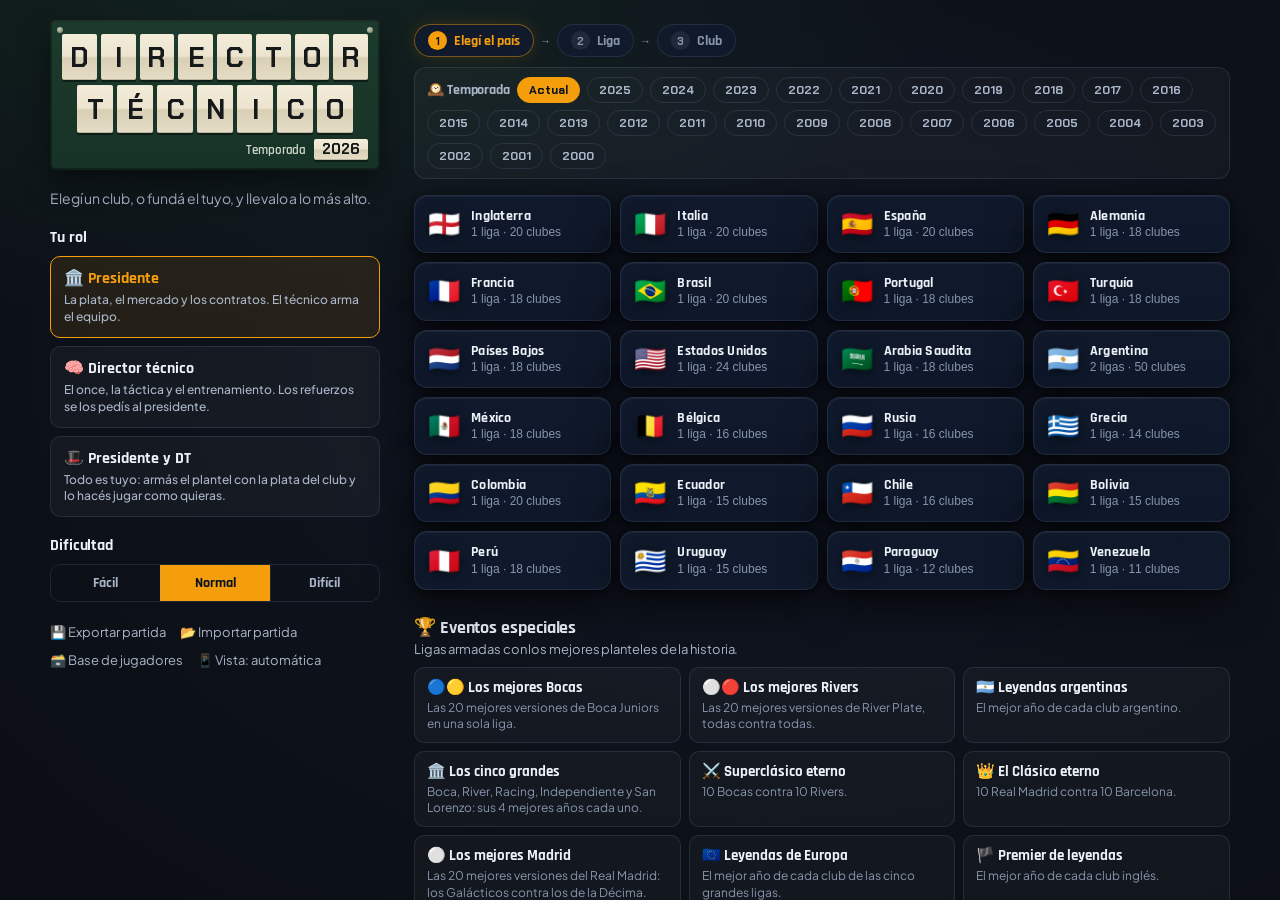
